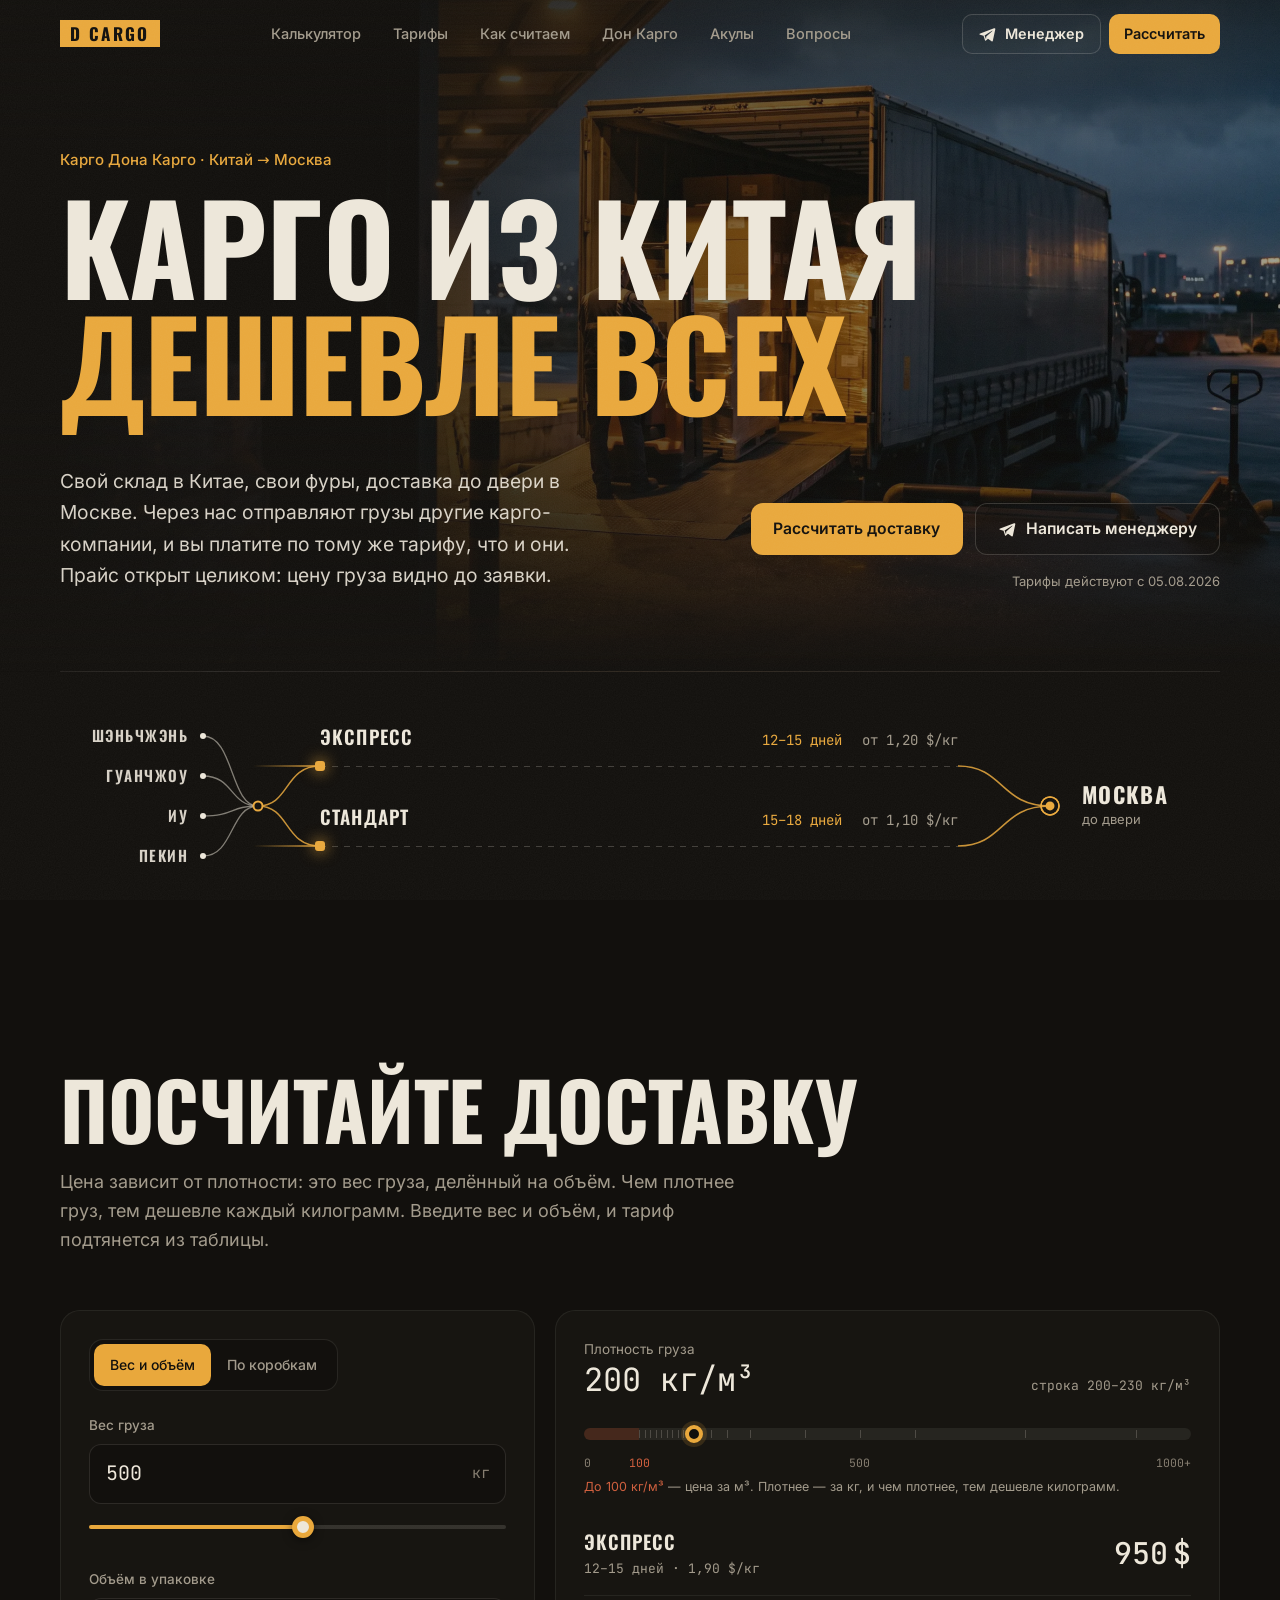
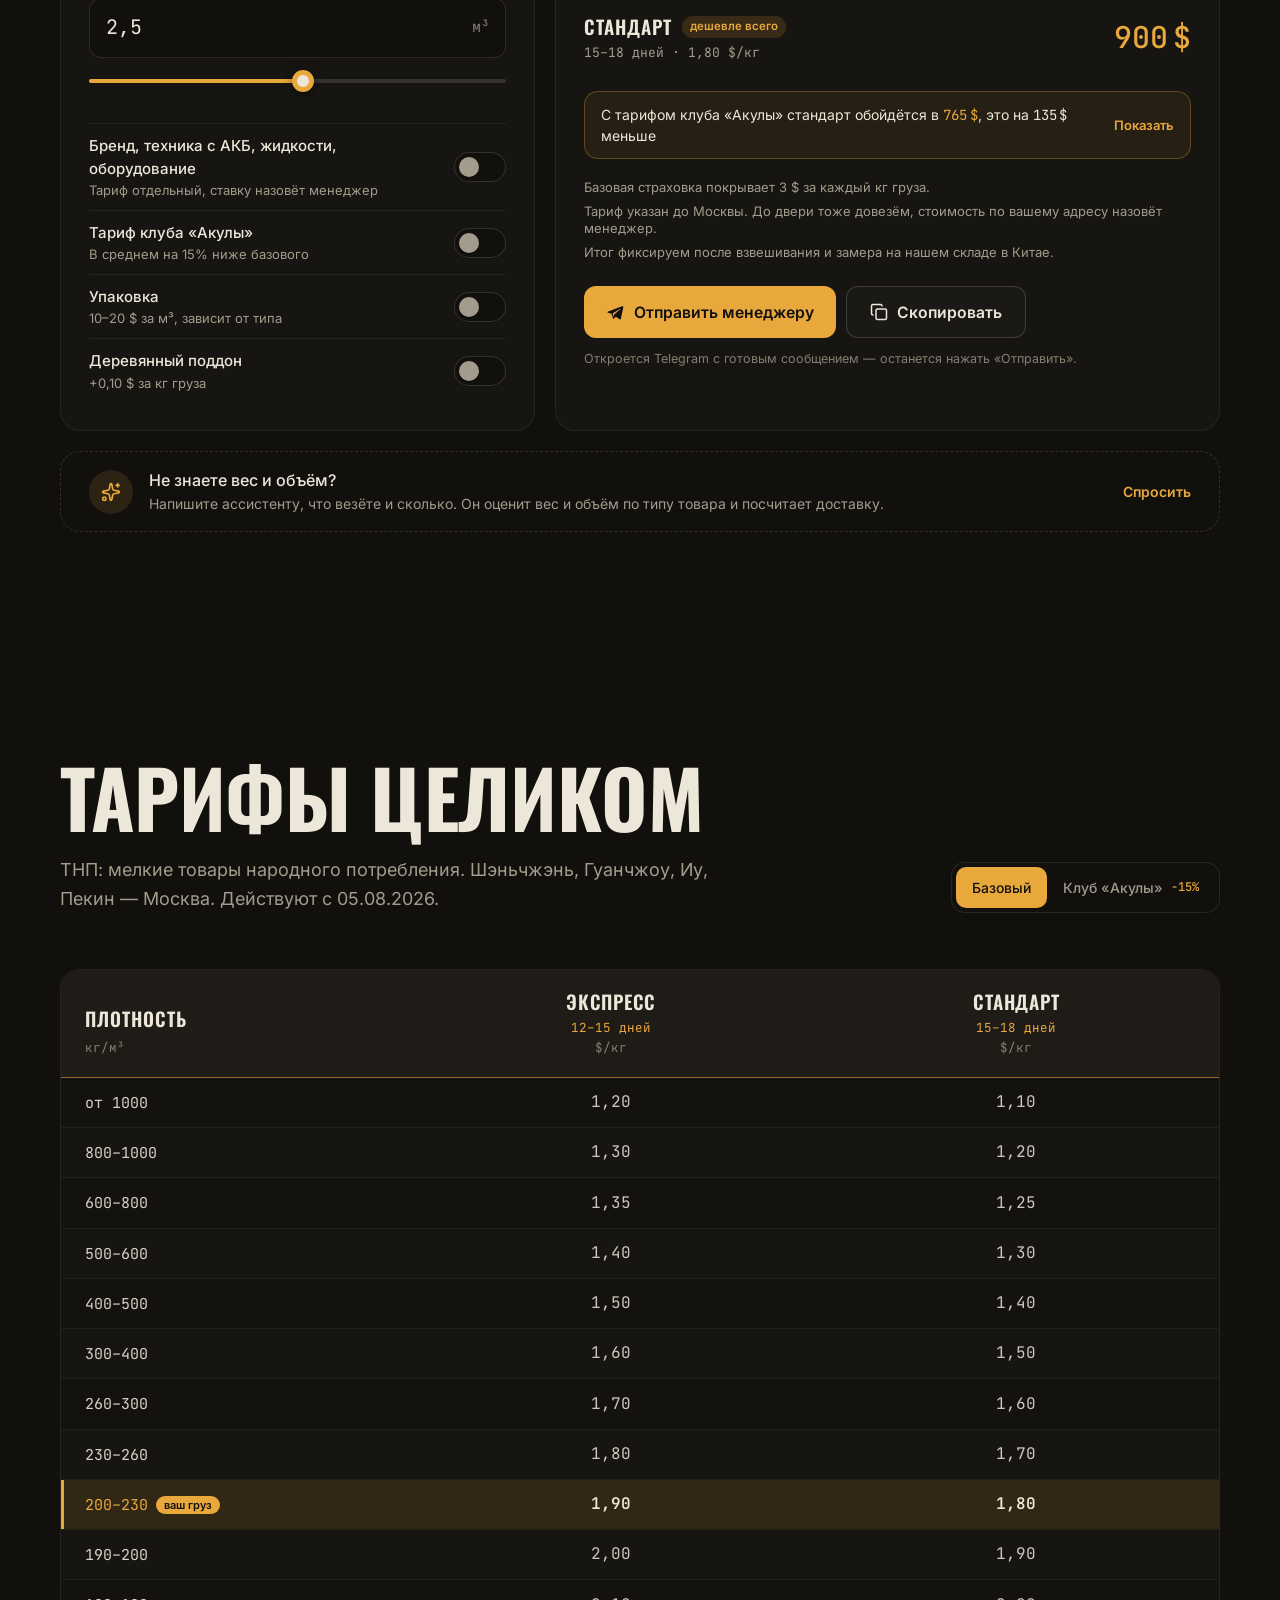
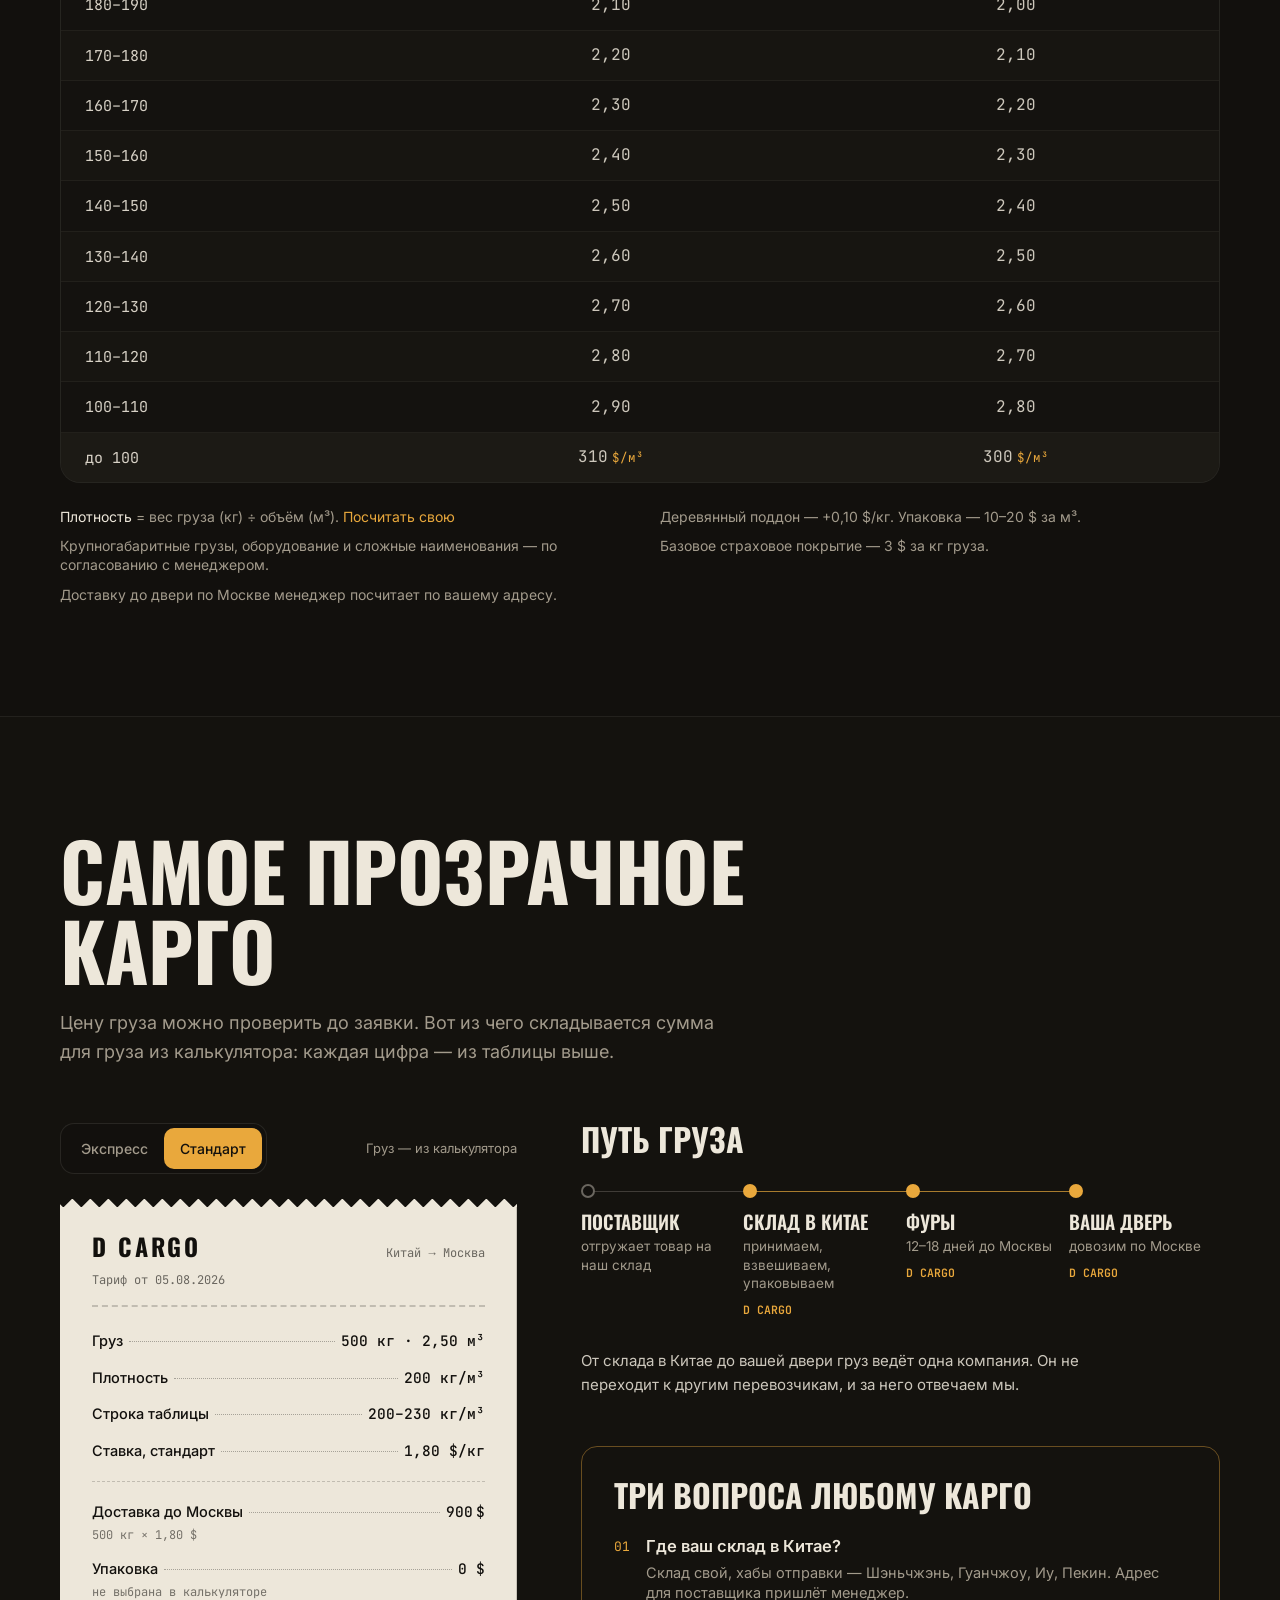
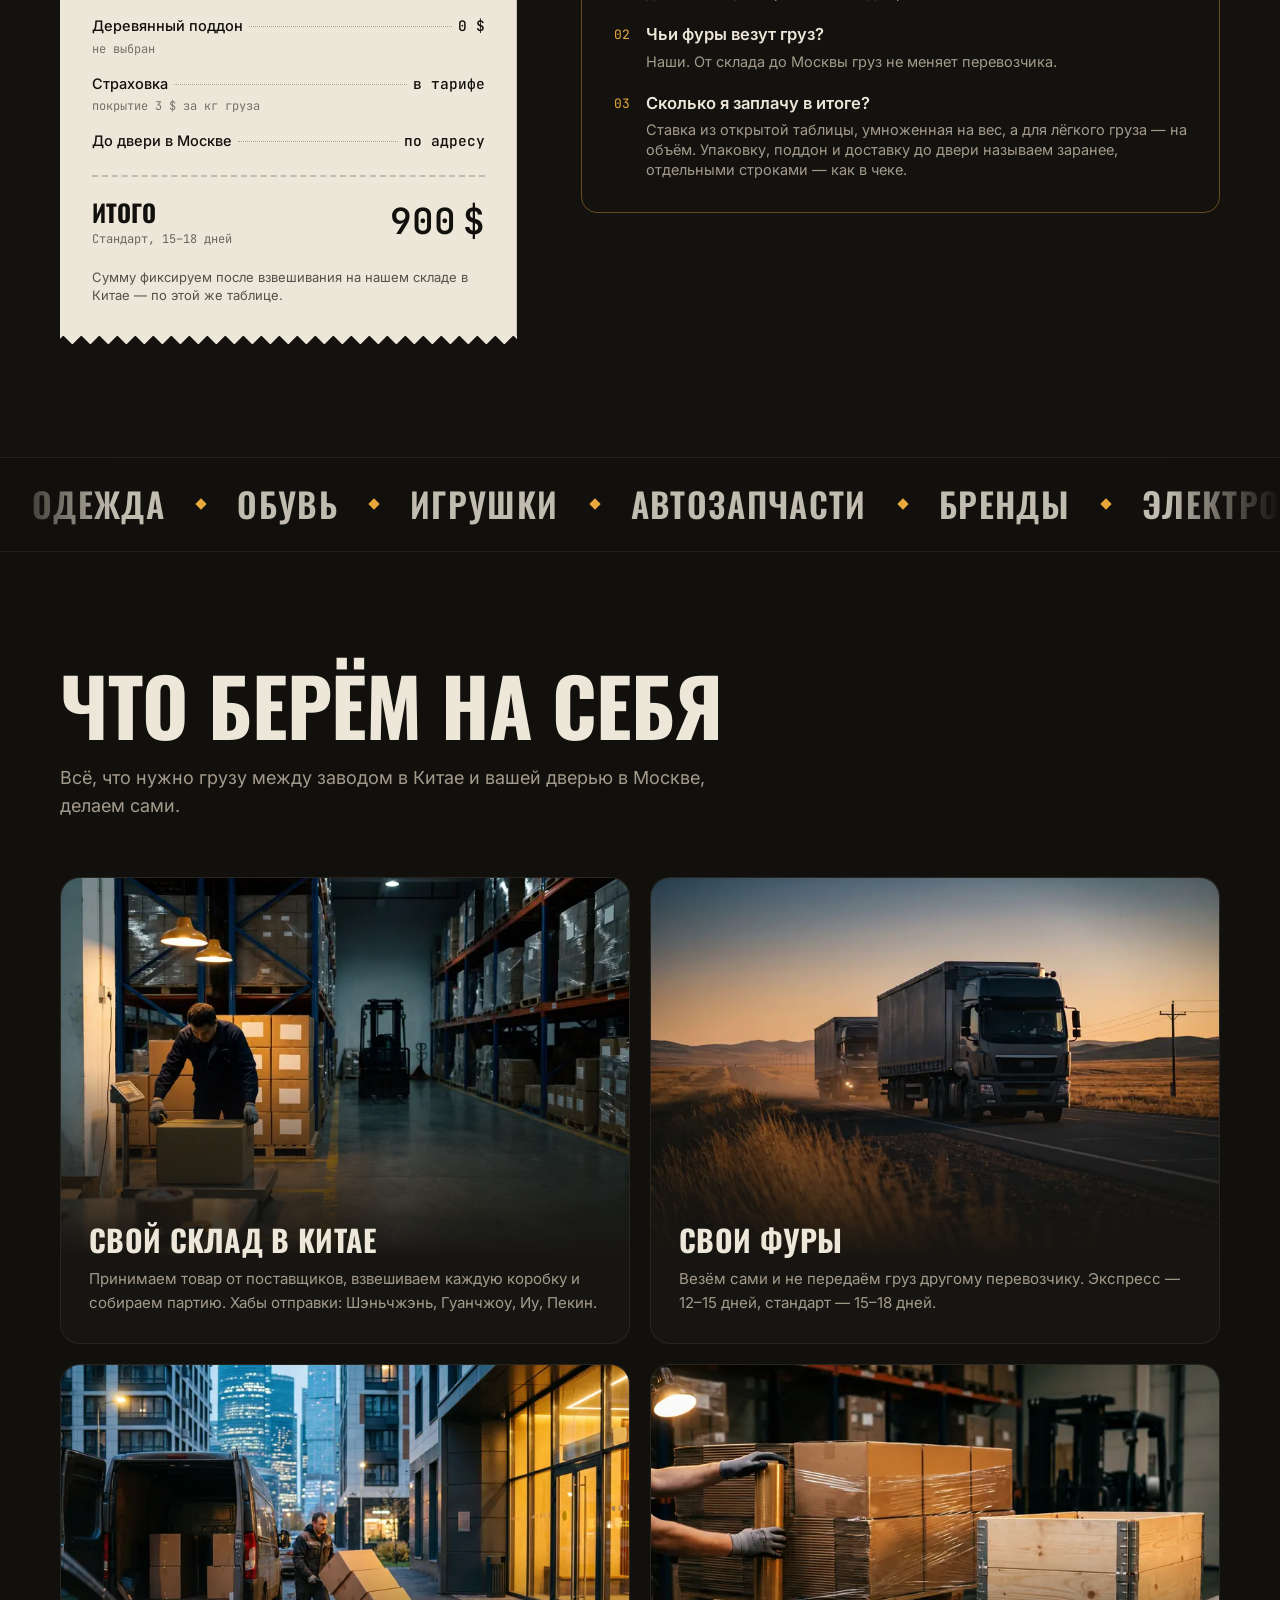
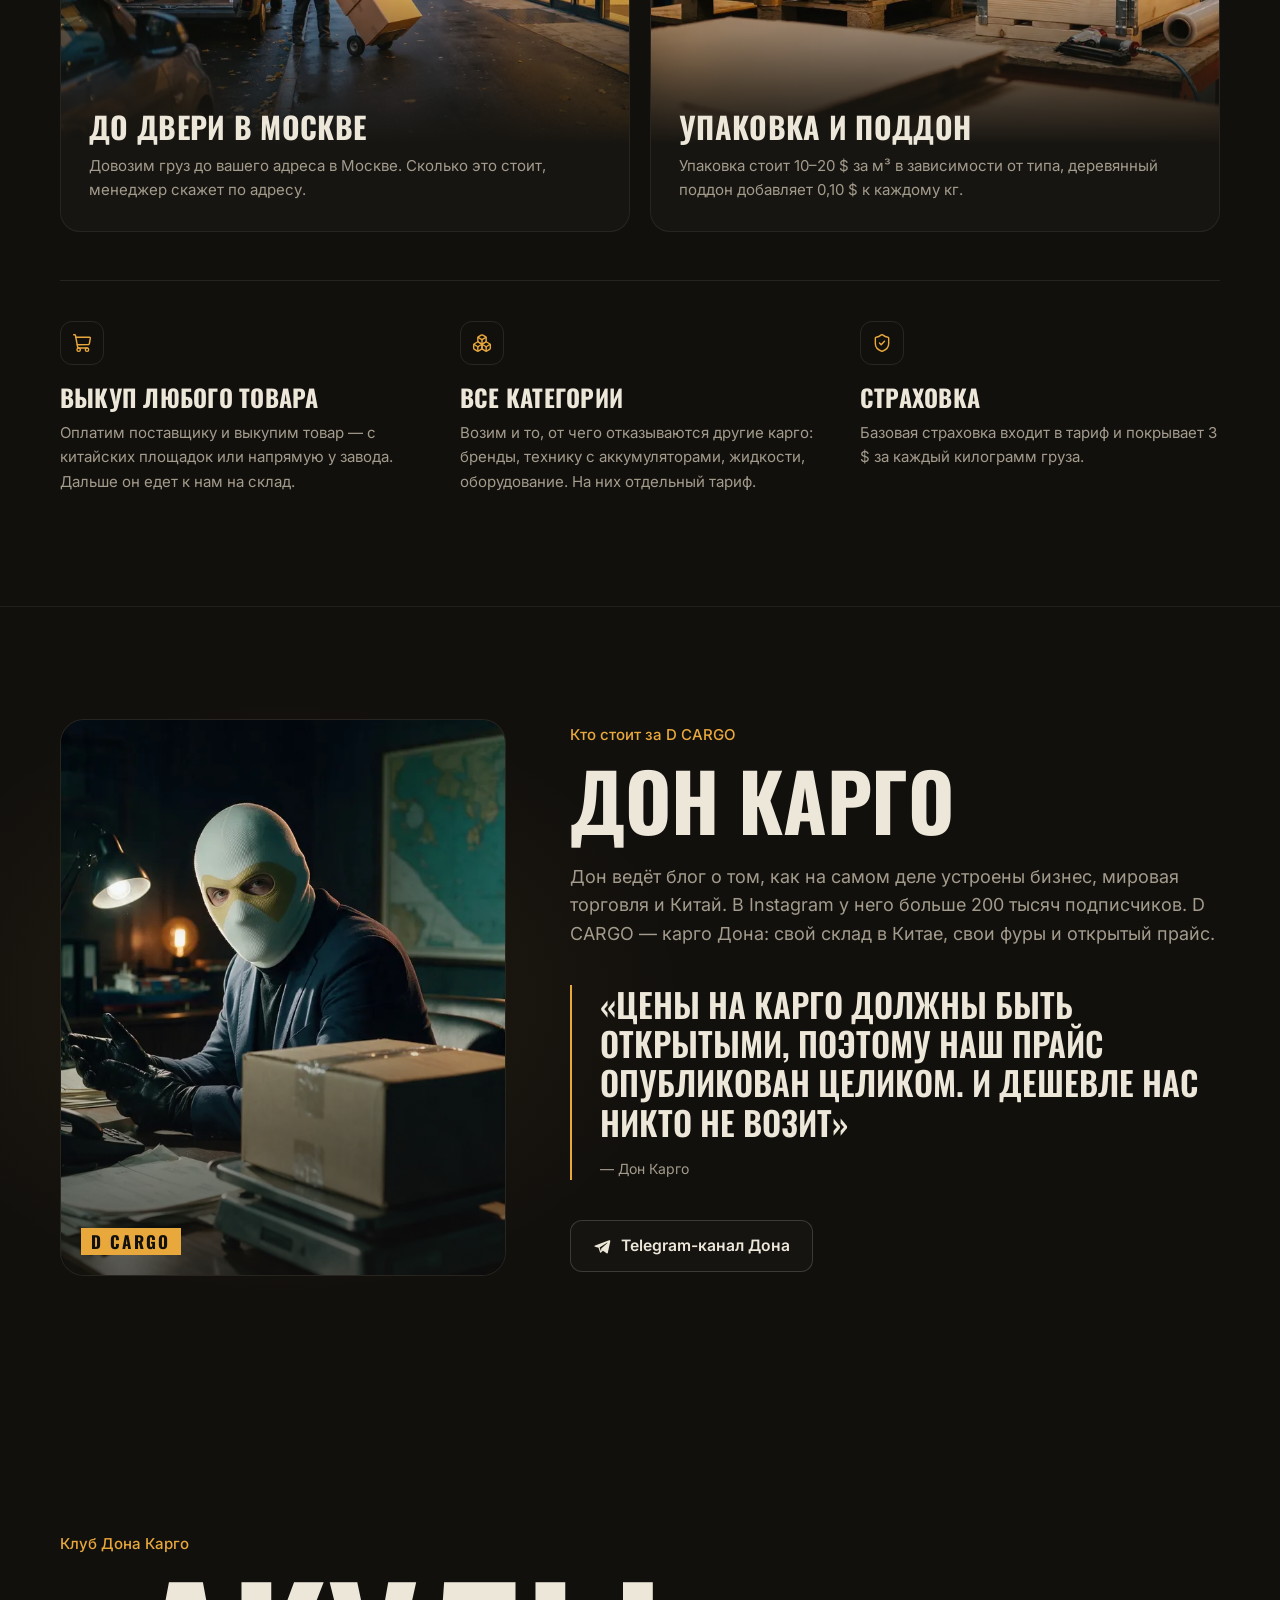
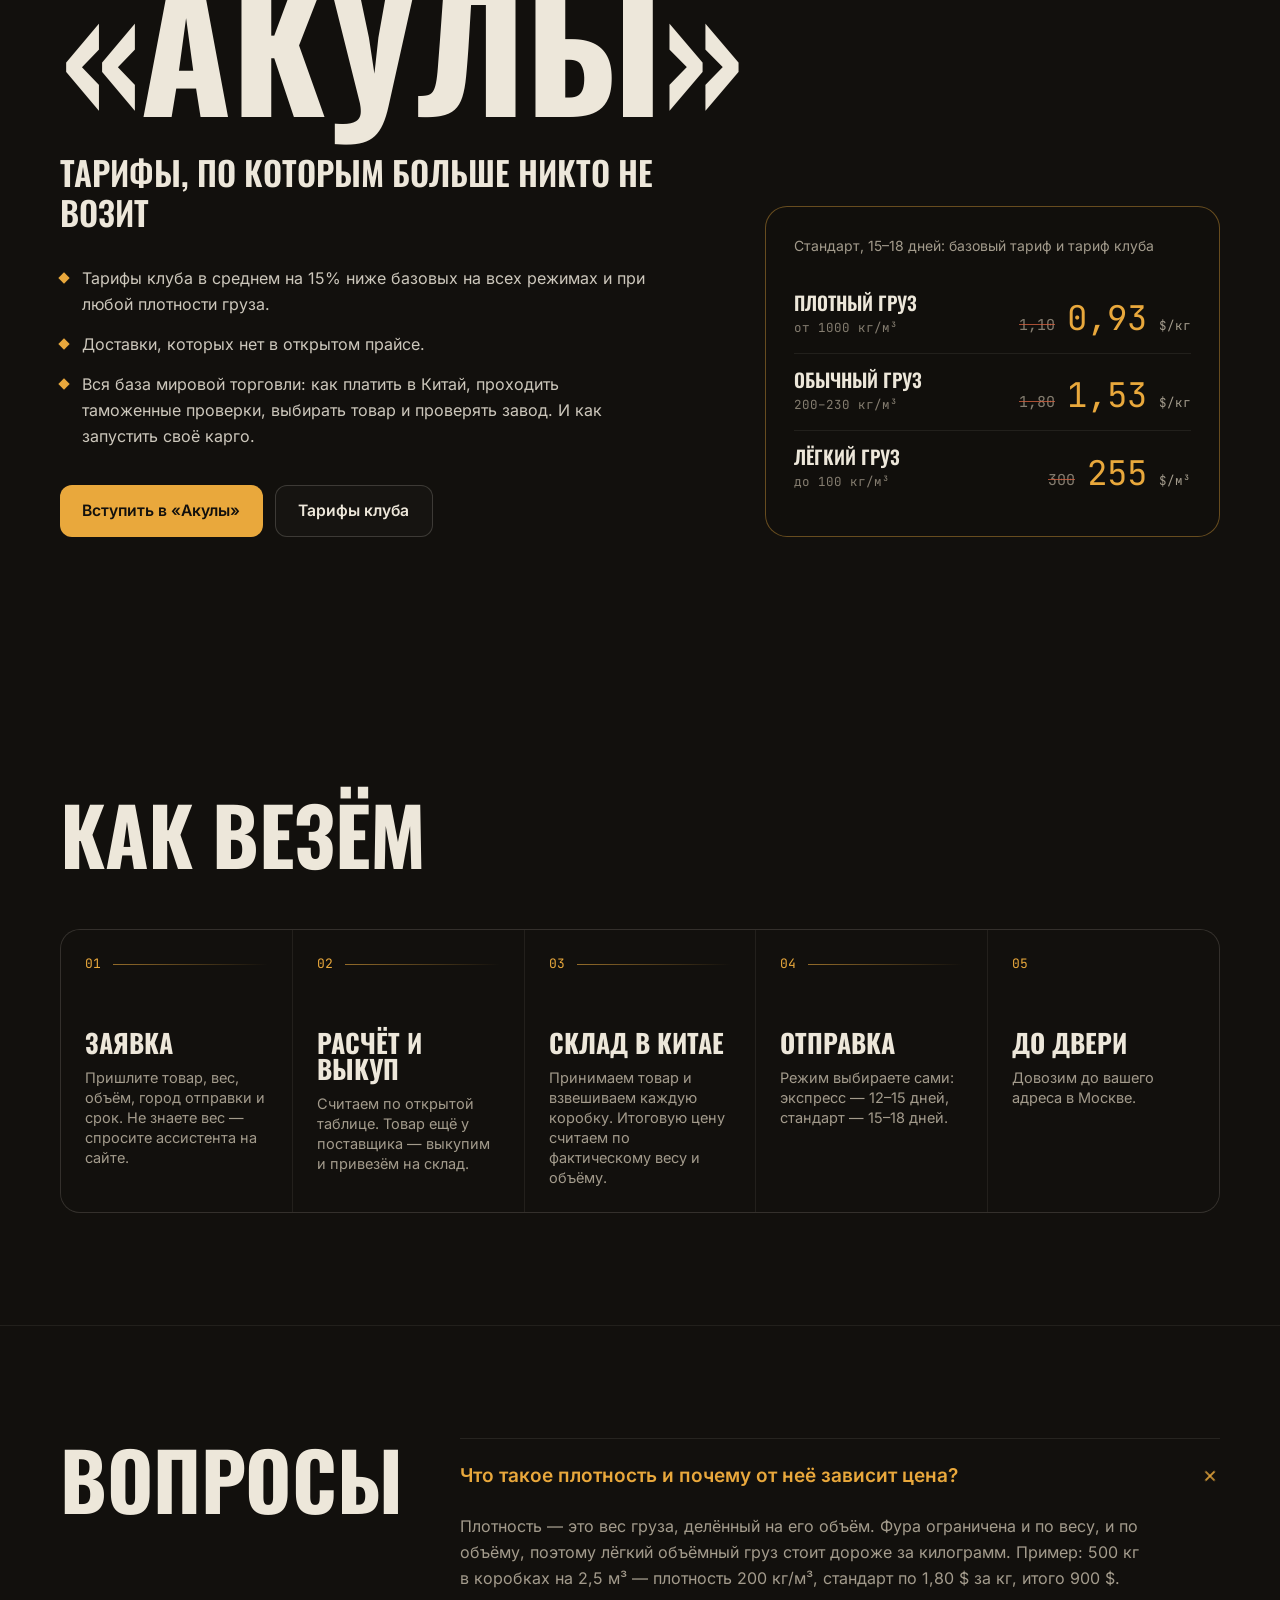
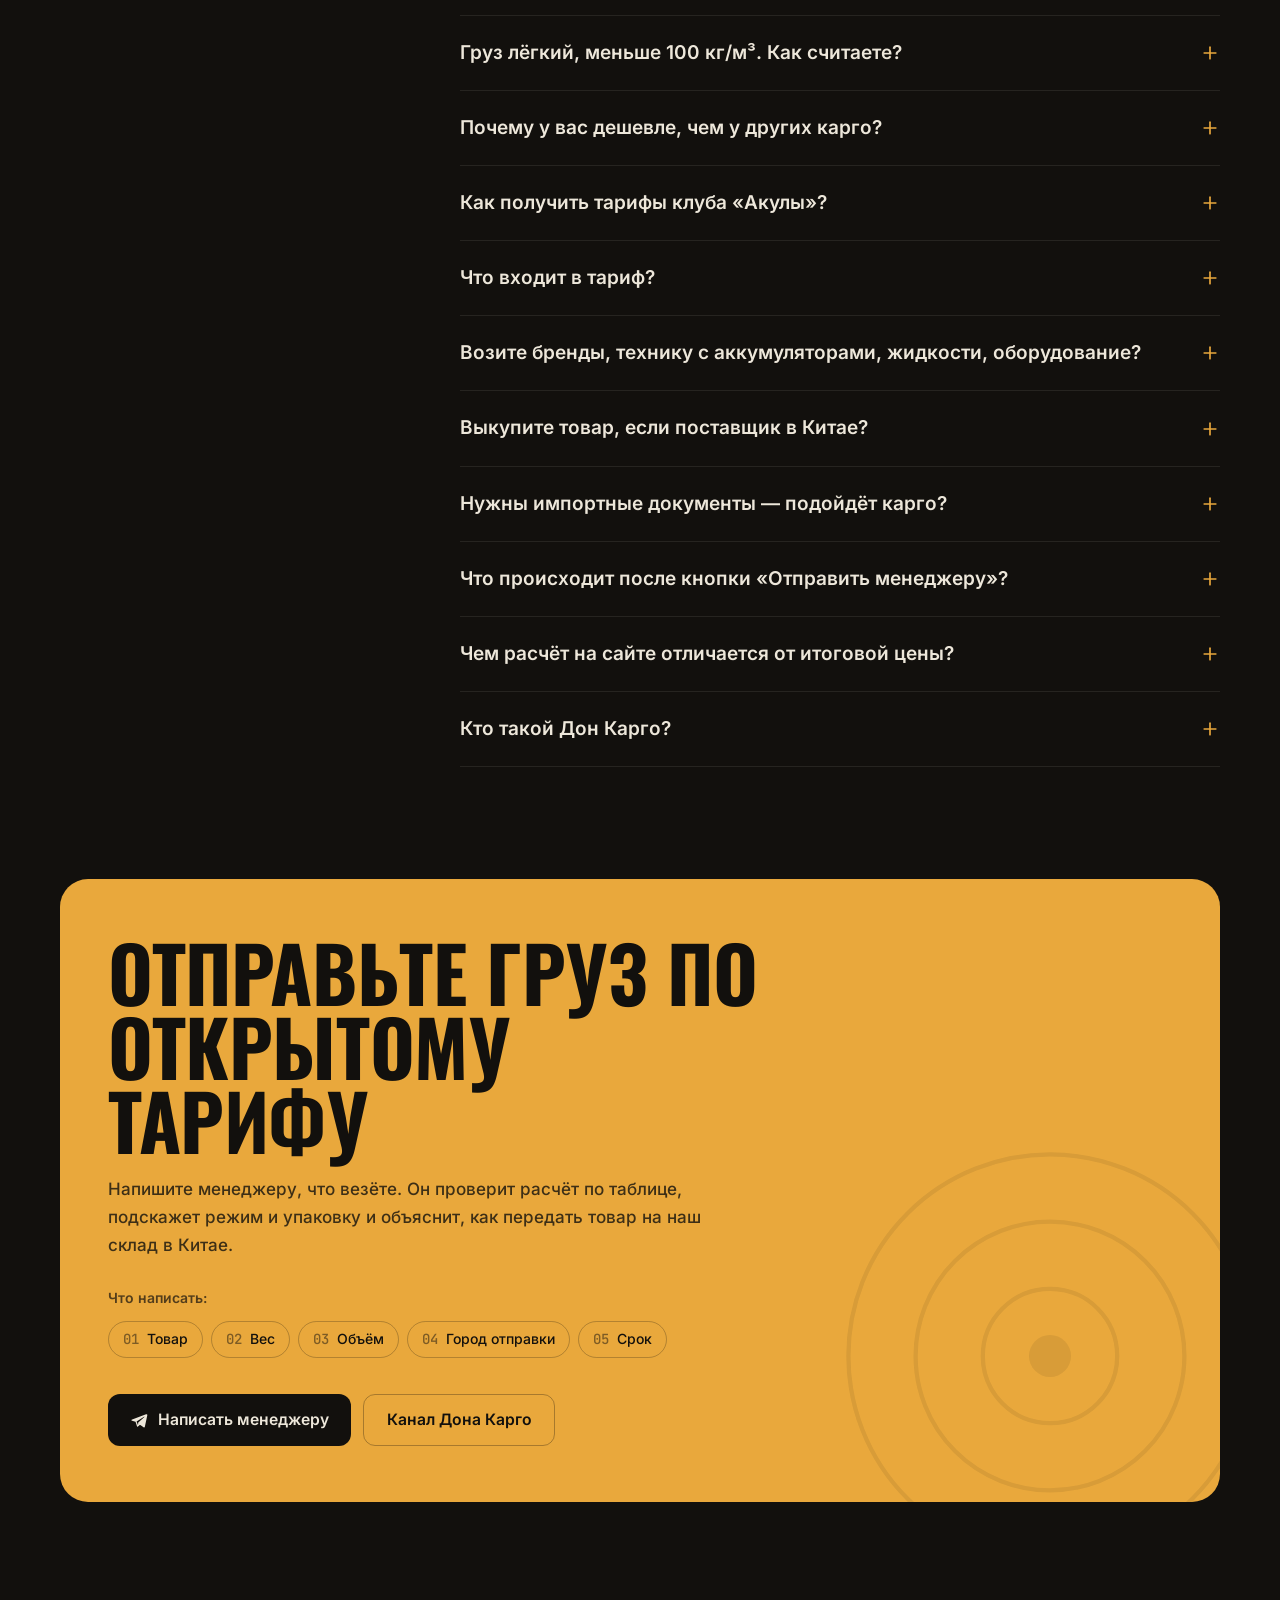
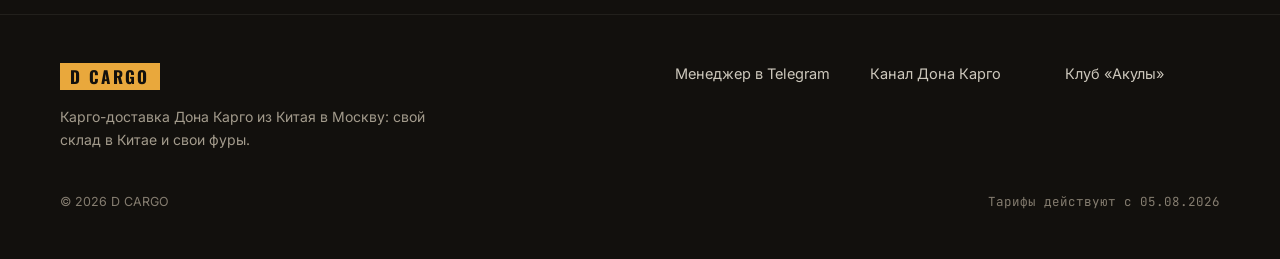
==== index.html @ 1f85b1d4 "canonical на don-cargo.com Co-Authored-By: Claude Opus 5.5 <noreply@anthropic.com> Claude-Session: h" ====
<!doctype html>
<html lang="ru">
  <head>
    <meta charset="utf-8" />
    <meta name="viewport" content="width=device-width, initial-scale=1, viewport-fit=cover" />
    <title>D CARGO — самое дешёвое карго из Китая в Москву, тариф от 0,93 $/кг в клубе «Акулы»</title>
    <meta name="description" content="Карго Дона Карго из Китая в Москву: свой склад в Китае, свои фуры, доставка до двери. Прайс открыт целиком: тарифы по плотности груза от 0,93 $/кг в клубе «Акулы», калькулятор и выкуп любого товара." />
    <meta name="theme-color" content="#12100D" />
    <meta name="color-scheme" content="dark" />
    <meta property="og:type" content="website" />
    <meta property="og:locale" content="ru_RU" />
    <meta property="og:title" content="D CARGO — самое дешёвое и прозрачное карго из Китая" />
    <meta property="og:description" content="Свой склад в Китае, свои фуры, до двери по Москве. Прайс открыт целиком, тариф от 0,93 $/кг в клубе «Акулы»." />
    <link rel="canonical" href="https://don-cargo.com/" />
    <meta property="og:url" content="https://don-cargo.com/" />
    <meta property="og:image" content="https://don-cargo.com/img/hero-1200.webp" />
    <link rel="icon" href="data:image/svg+xml,%3Csvg xmlns='http://www.w3.org/2000/svg' viewBox='0 0 64 64'%3E%3Crect width='64' height='64' rx='10' fill='%23E9A83C'/%3E%3Cpath d='M18 14h14c12 0 20 7 20 18s-8 18-20 18H18z' fill='%2312100D'/%3E%3Cpath d='M27 23h5c6 0 10 3 10 9s-4 9-10 9h-5z' fill='%23E9A83C'/%3E%3C/svg%3E" />
    <script type="application/ld+json">{"@context":"https://schema.org","@type":"Service","name":"Карго-доставка из Китая в Москву","provider":{"@type":"Organization","name":"D CARGO"},"areaServed":"Москва","serviceType":"Доставка грузов из Китая","description":"Карго Дона Карго: свой склад в Китае, свои фуры, доставка до двери по Москве, открытый прайс. Хабы отправки: Шэньчжэнь, Гуанчжоу, Иу, Пекин.","offers":{"@type":"Offer","priceCurrency":"USD","price":"1.1","description":"Стандарт, от 1000 кг/м³, $ за кг"}}</script>
    <script type="application/ld+json">{"@context":"https://schema.org","@type":"FAQPage","mainEntity":[{"@type":"Question","name":"Что такое плотность и почему от неё зависит цена?","acceptedAnswer":{"@type":"Answer","text":"Плотность — это вес груза, делённый на его объём. Фура ограничена и по весу, и по объёму, поэтому лёгкий объёмный груз стоит дороже за килограмм. Пример: 500 кг в коробках на 2,5 м³ — плотность 200 кг/м³, стандарт по 1,80 $ за кг, итого 900 $."}},{"@type":"Question","name":"Груз лёгкий, меньше 100 кг/м³. Как считаете?","acceptedAnswer":{"@type":"Answer","text":"По объёму: экспресс — 310 $ за м³, стандарт — 300 $ за м³. Лёгкий груз выгоднее везти вместе с тяжёлым: плотность партии растёт, и килограмм дешевеет."}},{"@type":"Question","name":"Почему у вас дешевле, чем у других карго?","acceptedAnswer":{"@type":"Answer","text":"Склад в Китае и фуры у нас свои, от склада до Москвы груз везём сами. Многие карго-компании отправляют грузы через крупных перевозчиков вроде нас, поэтому наш открытый тариф для них — закупочная цена. В клубе «Акулы» ставки ещё ниже — в среднем на 15%."}},{"@type":"Question","name":"Как получить тарифы клуба «Акулы»?","acceptedAnswer":{"@type":"Answer","text":"Вступить в клуб: участники возят по тарифам в среднем на 15% ниже базовых на всех режимах. Например, стандарт для плотного груза стоит 0,93 $ за кг вместо 1,10."}},{"@type":"Question","name":"Что входит в тариф?","acceptedAnswer":{"@type":"Answer","text":"Доставка от склада в Китае до Москвы и базовая страховка с покрытием 3 $ за каждый кг груза. Упаковка (10–20 $ за м³) и деревянный поддон (+0,10 $ за кг) — по желанию, отдельной строкой. Доставку до двери по Москве менеджер посчитает под ваш адрес."}},{"@type":"Question","name":"Возите бренды, технику с аккумуляторами, жидкости, оборудование?","acceptedAnswer":{"@type":"Answer","text":"Да, возим все категории, в том числе те, от которых отказываются другие карго. На такие грузы отдельный тариф, в открытой таблице его нет: пришлите товар менеджеру, и он назовёт ставку до отправки."}},{"@type":"Question","name":"Выкупите товар, если поставщик в Китае?","acceptedAnswer":{"@type":"Answer","text":"Да. Оплатим поставщику и выкупим любой товар — с китайских площадок или напрямую у завода. Дальше товар едет на наш склад и оттуда в Москву."}},{"@type":"Question","name":"Нужны импортные документы — подойдёт карго?","acceptedAnswer":{"@type":"Answer","text":"Карго подходит, когда импортные документы на товар не нужны. Если без них не обойтись, это белая поставка: её тоже делаем, а считает её менеджер."}},{"@type":"Question","name":"Что происходит после кнопки «Отправить менеджеру»?","acceptedAnswer":{"@type":"Answer","text":"Откроется Telegram с готовым сообщением: груз, плотность, ставка и итог по каждому режиму. Нажмите «Отправить» — менеджер ответит в этом чате, проверит расчёт, подскажет режим и упаковку и объяснит, как передать товар на наш склад в Китае."}},{"@type":"Question","name":"Чем расчёт на сайте отличается от итоговой цены?","acceptedAnswer":{"@type":"Answer","text":"Расчёт на сайте — по вашим цифрам. Итоговую сумму фиксируем после взвешивания и замера на нашем складе в Китае: если коробки окажутся тяжелее или плотнее, цена изменится по той же таблице."}},{"@type":"Question","name":"Кто такой Дон Карго?","acceptedAnswer":{"@type":"Answer","text":"Автор блога о том, как устроены бизнес, мировая торговля и Китай: больше 200 тысяч подписчиков в Instagram. D CARGO — его карго со своим складом в Китае, своими фурами и открытым прайсом."}}]}</script>
    <script src="./config.js"></script>
    <script src="./tariffs.js"></script>
    <script type="module" crossorigin>var e=Object.create,t=Object.defineProperty,n=Object.getOwnPropertyDescriptor,r=Object.getOwnPropertyNames,i=Object.getPrototypeOf,a=Object.prototype.hasOwnProperty,o=(e,t)=>()=>(t||(e((t={exports:{}}).exports,t),e=null),t.exports),s=(e,i,o,s)=>{if(i&&typeof i==`object`||typeof i==`function`)for(var c=r(i),l=0,u=c.length,d;l<u;l++)d=c[l],!a.call(e,d)&&d!==o&&t(e,d,{get:(e=>i[e]).bind(null,d),enumerable:!(s=n(i,d))||s.enumerable});return e},c=(n,r,o)=>(o=n==null?{}:e(i(n)),s(r||!n||!n.__esModule||!a.call(n,`default`)?t(o,`default`,{value:n,enumerable:!0}):o,n));(function(){let e=document.createElement(`link`).relList;if(e&&e.supports&&e.supports(`modulepreload`))return;for(let e of document.querySelectorAll(`link[rel="modulepreload"]`))n(e);new MutationObserver(e=>{for(let t of e)if(t.type===`childList`)for(let e of t.addedNodes)e.tagName===`LINK`&&e.rel===`modulepreload`&&n(e)}).observe(document,{childList:!0,subtree:!0});function t(e){let t={};return e.integrity&&(t.integrity=e.integrity),e.referrerPolicy&&(t.referrerPolicy=e.referrerPolicy),t.credentials=e.crossOrigin===`use-credentials`?`include`:e.crossOrigin===`anonymous`?`omit`:`same-origin`,t}function n(e){if(e.ep)return;e.ep=!0;let n=t(e);fetch(e.href,n)}})();var l=o((e=>{var t=Symbol.for(`react.transitional.element`),n=Symbol.for(`react.portal`),r=Symbol.for(`react.fragment`),i=Symbol.for(`react.strict_mode`),a=Symbol.for(`react.profiler`),o=Symbol.for(`react.consumer`),s=Symbol.for(`react.context`),c=Symbol.for(`react.forward_ref`),l=Symbol.for(`react.suspense`),u=Symbol.for(`react.memo`),d=Symbol.for(`react.lazy`),f=Symbol.for(`react.activity`),p=Symbol.for(`react.view_transition`),m=Symbol.iterator;function h(e){return typeof e!=`object`||!e?null:(e=m&&e[m]||e[`@@iterator`],typeof e==`function`?e:null)}var g={isMounted:function(){return!1},enqueueForceUpdate:function(){},enqueueReplaceState:function(){},enqueueSetState:function(){}},_=Object.assign,v={};function y(e,t,n){this.props=e,this.context=t,this.refs=v,this.updater=n||g}y.prototype.isReactComponent={},y.prototype.setState=function(e,t){if(typeof e!=`object`&&typeof e!=`function`&&e!=null)throw Error(`takes an object of state variables to update or a function which returns an object of state variables.`);this.updater.enqueueSetState(this,e,t,`setState`)},y.prototype.forceUpdate=function(e){this.updater.enqueueForceUpdate(this,e,`forceUpdate`)};function b(){}b.prototype=y.prototype;function x(e,t,n){this.props=e,this.context=t,this.refs=v,this.updater=n||g}var S=x.prototype=new b;S.constructor=x,_(S,y.prototype),S.isPureReactComponent=!0;var C=Array.isArray;function ee(){}var w={H:null,A:null,T:null,S:null},te=Object.prototype.hasOwnProperty;function T(e,n,r){var i=r.ref;return{$$typeof:t,type:e,key:n,ref:i===void 0?null:i,props:r}}function ne(e,t){return T(e.type,t,e.props)}function re(e){return typeof e==`object`&&!!e&&e.$$typeof===t}function ie(e){var t={"=":`=0`,":":`=2`};return`$`+e.replace(/[=:]/g,function(e){return t[e]})}var ae=/\/+/g;function oe(e,t){return typeof e==`object`&&e&&e.key!=null?ie(``+e.key):t.toString(36)}function se(e){switch(e.status){case`fulfilled`:return e.value;case`rejected`:throw e.reason;default:switch(typeof e.status==`string`?e.then(ee,ee):(e.status=`pending`,e.then(function(t){e.status===`pending`&&(e.status=`fulfilled`,e.value=t)},function(t){e.status===`pending`&&(e.status=`rejected`,e.reason=t)})),e.status){case`fulfilled`:return e.value;case`rejected`:throw e.reason}}throw e}function ce(e,r,i,a,o){var s=typeof e;(s===`undefined`||s===`boolean`)&&(e=null);var c=!1;if(e===null)c=!0;else switch(s){case`bigint`:case`string`:case`number`:c=!0;break;case`object`:switch(e.$$typeof){case t:case n:c=!0;break;case d:return c=e._init,ce(c(e._payload),r,i,a,o)}}if(c)return o=o(e),c=a===``?`.`+oe(e,0):a,C(o)?(i=``,c!=null&&(i=c.replace(ae,`$&/`)+`/`),ce(o,r,i,``,function(e){return e})):o!=null&&(re(o)&&(o=ne(o,i+(o.key==null||e&&e.key===o.key?``:(``+o.key).replace(ae,`$&/`)+`/`)+c)),r.push(o)),1;c=0;var l=a===``?`.`:a+`:`;if(C(e))for(var u=0;u<e.length;u++)a=e[u],s=l+oe(a,u),c+=ce(a,r,i,s,o);else if(u=h(e),typeof u==`function`)for(e=u.call(e),u=0;!(a=e.next()).done;)a=a.value,s=l+oe(a,u++),c+=ce(a,r,i,s,o);else if(s===`object`){if(typeof e.then==`function`)return ce(se(e),r,i,a,o);throw r=String(e),Error(`Objects are not valid as a React child (found: `+(r===`[object Object]`?`object with keys {`+Object.keys(e).join(`, `)+`}`:r)+`). If you meant to render a collection of children, use an array instead.`)}return c}function le(e,t,n){if(e==null)return e;var r=[],i=0;return ce(e,r,``,``,function(e){return t.call(n,e,i++)}),r}function ue(e){if(e._status===-1){var t=e._result,n=t();n.then(function(t){(e._status===0||e._status===-1)&&(e._status=1,e._result=t,n.status===void 0&&(n.status=`fulfilled`,n.value=t))},function(t){(e._status===0||e._status===-1)&&(e._status=2,e._result=t,n.status===void 0&&(n.status=`rejected`,n.reason=t))}),e._status===-1&&(e._status=0,e._result=n)}if(e._status===1)return e._result.default;throw e._result}var de=typeof reportError==`function`?reportError:function(e){if(typeof window==`object`&&typeof window.ErrorEvent==`function`){var t=new window.ErrorEvent(`error`,{bubbles:!0,cancelable:!0,message:typeof e==`object`&&e&&typeof e.message==`string`?String(e.message):String(e),error:e});if(!window.dispatchEvent(t))return}else if(typeof process==`object`&&typeof process.emit==`function`){process.emit(`uncaughtException`,e);return}console.error(e)};function fe(e){var t=w.T,n={};n.types=t===null?null:t.types,w.T=n;try{var r=e(),i=w.S;i!==null&&i(n,r),typeof r==`object`&&r&&typeof r.then==`function`&&r.then(ee,de)}catch(e){de(e)}finally{t!==null&&n.types!==null&&(t.types=n.types),w.T=t}}function pe(e){var t=w.T;if(t!==null){var n=t.types;n===null?t.types=[e]:n.indexOf(e)===-1&&n.push(e)}else fe(pe.bind(null,e))}var me={map:le,forEach:function(e,t,n){le(e,function(){t.apply(this,arguments)},n)},count:function(e){var t=0;return le(e,function(){t++}),t},toArray:function(e){return le(e,function(e){return e})||[]},only:function(e){if(!re(e))throw Error(`React.Children.only expected to receive a single React element child.`);return e}};e.Activity=f,e.Children=me,e.Component=y,e.Fragment=r,e.Profiler=a,e.PureComponent=x,e.StrictMode=i,e.Suspense=l,e.ViewTransition=p,e.__CLIENT_INTERNALS_DO_NOT_USE_OR_WARN_USERS_THEY_CANNOT_UPGRADE=w,e.__COMPILER_RUNTIME={__proto__:null,c:function(e){return w.H.useMemoCache(e)}},e.addTransitionType=pe,e.cache=function(e){return function(){return e.apply(null,arguments)}},e.cacheSignal=function(){return null},e.cloneElement=function(e,t,n){if(e==null)throw Error(`The argument must be a React element, but you passed `+e+`.`);var r=_({},e.props),i=e.key;if(t!=null)for(a in t.key!==void 0&&(i=``+t.key),t)!te.call(t,a)||a===`key`||a===`__self`||a===`__source`||a===`ref`&&t.ref===void 0||(r[a]=t[a]);var a=arguments.length-2;if(a===1)r.children=n;else if(1<a){for(var o=Array(a),s=0;s<a;s++)o[s]=arguments[s+2];r.children=o}return T(e.type,i,r)},e.createContext=function(e){return e={$$typeof:s,_currentValue:e,_currentValue2:e,_threadCount:0,Provider:null,Consumer:null},e.Provider=e,e.Consumer={$$typeof:o,_context:e},e},e.createElement=function(e,t,n){var r,i={},a=null;if(t!=null)for(r in t.key!==void 0&&(a=``+t.key),t)te.call(t,r)&&r!==`key`&&r!==`__self`&&r!==`__source`&&(i[r]=t[r]);var o=arguments.length-2;if(o===1)i.children=n;else if(1<o){for(var s=Array(o),c=0;c<o;c++)s[c]=arguments[c+2];i.children=s}if(e&&e.defaultProps)for(r in o=e.defaultProps,o)i[r]===void 0&&(i[r]=o[r]);return T(e,a,i)},e.createRef=function(){return{current:null}},e.forwardRef=function(e){return{$$typeof:c,render:e}},e.isValidElement=re,e.lazy=function(e){return{$$typeof:d,_payload:{_status:-1,_result:e},_init:ue}},e.memo=function(e,t){return{$$typeof:u,type:e,compare:t===void 0?null:t}},e.startTransition=fe,e.unstable_useCacheRefresh=function(){return w.H.useCacheRefresh()},e.use=function(e){return w.H.use(e)},e.useActionState=function(e,t,n){return w.H.useActionState(e,t,n)},e.useCallback=function(e,t){return w.H.useCallback(e,t)},e.useContext=function(e){return w.H.useContext(e)},e.useDebugValue=function(){},e.useDeferredValue=function(e,t){return w.H.useDeferredValue(e,t)},e.useEffect=function(e,t){return w.H.useEffect(e,t)},e.useEffectEvent=function(e){return w.H.useEffectEvent(e)},e.useId=function(){return w.H.useId()},e.useImperativeHandle=function(e,t,n){return w.H.useImperativeHandle(e,t,n)},e.useInsertionEffect=function(e,t){return w.H.useInsertionEffect(e,t)},e.useLayoutEffect=function(e,t){return w.H.useLayoutEffect(e,t)},e.useMemo=function(e,t){return w.H.useMemo(e,t)},e.useOptimistic=function(e,t){return w.H.useOptimistic(e,t)},e.useReducer=function(e,t,n){return w.H.useReducer(e,t,n)},e.useRef=function(e){return w.H.useRef(e)},e.useState=function(e){return w.H.useState(e)},e.useSyncExternalStore=function(e,t,n){return w.H.useSyncExternalStore(e,t,n)},e.useTransition=function(){return w.H.useTransition()},e.version=`19.3.0`})),u=o(((e,t)=>{t.exports=l()})),d=o((e=>{function t(e,t){var n=e.length;e.push(t);a:for(;0<n;){var r=n-1>>>1,a=e[r];if(0<i(a,t))e[r]=t,e[n]=a,n=r;else break a}}function n(e){return e.length===0?null:e[0]}function r(e){if(e.length===0)return null;var t=e[0],n=e.pop();if(n!==t){e[0]=n;a:for(var r=0,a=e.length,o=a>>>1;r<o;){var s=2*(r+1)-1,c=e[s],l=s+1,u=e[l];if(0>i(c,n))l<a&&0>i(u,c)?(e[r]=u,e[l]=n,r=l):(e[r]=c,e[s]=n,r=s);else if(l<a&&0>i(u,n))e[r]=u,e[l]=n,r=l;else break a}}return t}function i(e,t){var n=e.sortIndex-t.sortIndex;return n===0?e.id-t.id:n}if(e.unstable_now=void 0,typeof performance==`object`&&typeof performance.now==`function`){var a=performance;e.unstable_now=function(){return a.now()}}else{var o=Date,s=o.now();e.unstable_now=function(){return o.now()-s}}var c=[],l=[],u=1,d=null,f=3,p=!1,m=!1,h=!1,g=!1,_=typeof setTimeout==`function`?setTimeout:null,v=typeof clearTimeout==`function`?clearTimeout:null,y=typeof setImmediate<`u`?setImmediate:null;function b(e){for(var i=n(l);i!==null;){if(i.callback===null)r(l);else if(i.startTime<=e)r(l),i.sortIndex=i.expirationTime,t(c,i);else break;i=n(l)}}function x(e){if(h=!1,b(e),!m){if(n(c)!==null)m=!0,S||(S=!0,ne());else{var t=n(l);t!==null&&ae(x,t.startTime-e)}}}var S=!1,C=-1,ee=5,w=-1;function te(){return g?!0:!(e.unstable_now()-w<ee)}function T(){if(g=!1,S){var t=e.unstable_now();w=t;var i=!0;try{a:{m=!1,h&&(h=!1,v(C),C=-1),p=!0;var a=f;try{b:{for(b(t),d=n(c);d!==null&&!(d.expirationTime>t&&te());){var o=d.callback;if(typeof o==`function`){d.callback=null,f=d.priorityLevel;var s=o(d.expirationTime<=t);if(t=e.unstable_now(),typeof s==`function`){d.callback=s,b(t),i=!0;break b}d===n(c)&&r(c),b(t)}else r(c);d=n(c)}if(d!==null)i=!0;else{var u=n(l);u!==null&&ae(x,u.startTime-t),i=!1}}break a}finally{d=null,f=a,p=!1}i=void 0}}finally{i?ne():S=!1}}}var ne;if(typeof y==`function`)ne=function(){y(T)};else if(typeof MessageChannel<`u`){var re=new MessageChannel,ie=re.port2;re.port1.onmessage=T,ne=function(){ie.postMessage(null)}}else ne=function(){_(T,0)};function ae(t,n){C=_(function(){t(e.unstable_now())},n)}e.unstable_IdlePriority=5,e.unstable_ImmediatePriority=1,e.unstable_LowPriority=4,e.unstable_NormalPriority=3,e.unstable_Profiling=null,e.unstable_UserBlockingPriority=2,e.unstable_cancelCallback=function(e){e.callback=null},e.unstable_forceFrameRate=function(e){0>e||125<e?console.error(`forceFrameRate takes a positive int between 0 and 125, forcing frame rates higher than 125 fps is not supported`):ee=0<e?Math.floor(1e3/e):5},e.unstable_getCurrentPriorityLevel=function(){return f},e.unstable_next=function(e){switch(f){case 1:case 2:case 3:var t=3;break;default:t=f}var n=f;f=t;try{return e()}finally{f=n}},e.unstable_requestPaint=function(){g=!0},e.unstable_runWithPriority=function(e,t){switch(e){case 1:case 2:case 3:case 4:case 5:break;default:e=3}var n=f;f=e;try{return t()}finally{f=n}},e.unstable_scheduleCallback=function(r,i,a){var o=e.unstable_now();switch(typeof a==`object`&&a?(a=a.delay,a=typeof a==`number`&&0<a?o+a:o):a=o,r){case 1:var s=-1;break;case 2:s=250;break;case 5:s=1073741823;break;case 4:s=1e4;break;default:s=5e3}return s=a+s,r={id:u++,callback:i,priorityLevel:r,startTime:a,expirationTime:s,sortIndex:-1},a>o?(r.sortIndex=a,t(l,r),n(c)===null&&r===n(l)&&(h?(v(C),C=-1):h=!0,ae(x,a-o))):(r.sortIndex=s,t(c,r),m||p||(m=!0,S||(S=!0,ne()))),r},e.unstable_shouldYield=te,e.unstable_wrapCallback=function(e){var t=f;return function(){var n=f;f=t;try{return e.apply(this,arguments)}finally{f=n}}}})),f=o(((e,t)=>{t.exports=d()})),p=o((e=>{var t=u();function n(e){var t=`https://react.dev/errors/`+e;if(1<arguments.length){t+=`?args[]=`+encodeURIComponent(arguments[1]);for(var n=2;n<arguments.length;n++)t+=`&args[]=`+encodeURIComponent(arguments[n])}return`Minified React error #`+e+`; visit `+t+` for the full message or use the non-minified dev environment for full errors and additional helpful warnings.`}function r(){}var i={d:{f:r,r:function(){throw Error(n(522))},D:r,C:r,L:r,m:r,X:r,S:r,M:r},p:0,findDOMNode:null},a=Symbol.for(`react.portal`),o=Symbol.for(`react.recoverable`),s=Symbol.for(`react.optimistic_key`);function c(e,t,n){var r=3<arguments.length&&arguments[3]!==void 0?arguments[3]:null;return{$$typeof:a,key:r==null?null:r===s?s:``+r,children:e,containerInfo:t,implementation:n}}var l=t.__CLIENT_INTERNALS_DO_NOT_USE_OR_WARN_USERS_THEY_CANNOT_UPGRADE;function d(e,t){if(e===`font`)return``;if(typeof t==`string`)return t===`use-credentials`?t:``}e.__DOM_INTERNALS_DO_NOT_USE_OR_WARN_USERS_THEY_CANNOT_UPGRADE=i,e.browser=function(e){return{$$typeof:o,_reason:e}},e.createPortal=function(e,t){var r=2<arguments.length&&arguments[2]!==void 0?arguments[2]:null;if(!t||t.nodeType!==1&&t.nodeType!==9&&t.nodeType!==11)throw Error(n(299));return c(e,t,null,r)},e.flushSync=function(e){var t=l.T,n=i.p;try{if(l.T=null,i.p=2,e)return e()}finally{l.T=t,i.p=n,i.d.f()}},e.preconnect=function(e,t){typeof e==`string`&&(t?(t=t.crossOrigin,t=typeof t==`string`?t===`use-credentials`?t:``:void 0):t=null,i.d.C(e,t))},e.prefetchDNS=function(e){typeof e==`string`&&i.d.D(e)},e.preinit=function(e,t){if(typeof e==`string`&&t&&typeof t.as==`string`){var n=t.as,r=d(n,t.crossOrigin),a=typeof t.integrity==`string`?t.integrity:void 0,o=typeof t.fetchPriority==`string`?t.fetchPriority:void 0;n===`style`?i.d.S(e,typeof t.precedence==`string`?t.precedence:void 0,{crossOrigin:r,integrity:a,fetchPriority:o}):n===`script`&&i.d.X(e,{crossOrigin:r,integrity:a,fetchPriority:o,nonce:typeof t.nonce==`string`?t.nonce:void 0})}},e.preinitModule=function(e,t){if(typeof e==`string`){if(typeof t==`object`&&t){if(t.as==null||t.as===`script`){var n=d(t.as,t.crossOrigin);i.d.M(e,{crossOrigin:n,integrity:typeof t.integrity==`string`?t.integrity:void 0,nonce:typeof t.nonce==`string`?t.nonce:void 0,fetchPriority:typeof t.fetchPriority==`string`?t.fetchPriority:void 0})}}else t??i.d.M(e)}},e.preload=function(e,t){if(typeof e==`string`&&typeof t==`object`&&t&&typeof t.as==`string`){var n=t.as,r=d(n,t.crossOrigin);i.d.L(e,n,{crossOrigin:r,integrity:typeof t.integrity==`string`?t.integrity:void 0,nonce:typeof t.nonce==`string`?t.nonce:void 0,type:typeof t.type==`string`?t.type:void 0,fetchPriority:typeof t.fetchPriority==`string`?t.fetchPriority:void 0,referrerPolicy:typeof t.referrerPolicy==`string`?t.referrerPolicy:void 0,imageSrcSet:typeof t.imageSrcSet==`string`?t.imageSrcSet:void 0,imageSizes:typeof t.imageSizes==`string`?t.imageSizes:void 0,media:typeof t.media==`string`?t.media:void 0})}},e.preloadModule=function(e,t){if(typeof e==`string`){if(t){var n=d(t.as,t.crossOrigin);i.d.m(e,{as:typeof t.as==`string`&&t.as!==`script`?t.as:void 0,crossOrigin:n,integrity:typeof t.integrity==`string`?t.integrity:void 0,nonce:typeof t.nonce==`string`?t.nonce:void 0,fetchPriority:typeof t.fetchPriority==`string`?t.fetchPriority:void 0})}else i.d.m(e)}},e.requestFormReset=function(e){i.d.r(e)},e.unstable_batchedUpdates=function(e,t){return e(t)},e.useFormState=function(e,t,n){return l.H.useFormState(e,t,n)},e.useFormStatus=function(){return l.H.useHostTransitionStatus()},e.version=`19.3.0`})),m=o(((e,t)=>{function n(){if(typeof __REACT_DEVTOOLS_GLOBAL_HOOK__<`u`&&typeof __REACT_DEVTOOLS_GLOBAL_HOOK__.checkDCE==`function`)try{__REACT_DEVTOOLS_GLOBAL_HOOK__.checkDCE(n)}catch(e){console.error(e)}}n(),t.exports=p()})),h=o((e=>{var t=f(),n=u(),r=m();function i(e){var t=`https://react.dev/errors/`+e;if(1<arguments.length){t+=`?args[]=`+encodeURIComponent(arguments[1]);for(var n=2;n<arguments.length;n++)t+=`&args[]=`+encodeURIComponent(arguments[n])}return`Minified React error #`+e+`; visit `+t+` for the full message or use the non-minified dev environment for full errors and additional helpful warnings.`}function a(e){return!(!e||e.nodeType!==1&&e.nodeType!==9&&e.nodeType!==11)}function o(e){for(var t=e,n=t;n&&!n.alternate;)t=n,t.flags&4098&&(e=t.return),n=t.return;for(;t.return;)t=t.return;return t.tag===3?e:null}function s(e){if(e.tag===13){var t=e.memoizedState;if(t===null&&(e=e.alternate,e!==null&&(t=e.memoizedState)),t!==null)return t.dehydrated}return null}function c(e){if(e.tag===31){var t=e.memoizedState;if(t===null&&(e=e.alternate,e!==null&&(t=e.memoizedState)),t!==null)return t.dehydrated}return null}function l(e){if(o(e)!==e)throw Error(i(188))}function d(e){var t=e.alternate;if(!t){if(t=o(e),t===null)throw Error(i(188));return t===e?e:null}for(var n=e,r=t;;){var a=n.return;if(a===null)break;var s=a.alternate;if(s===null){if(r=a.return,r!==null){n=r;continue}break}if(a.child===s.child){for(s=a.child;s;){if(s===n)return l(a),e;if(s===r)return l(a),t;s=s.sibling}throw Error(i(188))}if(n.return!==r.return)n=a,r=s;else{for(var c=!1,u=a.child;u;){if(u===n){c=!0,n=a,r=s;break}if(u===r){c=!0,r=a,n=s;break}u=u.sibling}if(!c){for(u=s.child;u;){if(u===n){c=!0,n=s,r=a;break}if(u===r){c=!0,r=s,n=a;break}u=u.sibling}if(!c)throw Error(i(189))}}if(n.alternate!==r)throw Error(i(190))}if(n.tag!==3)throw Error(i(188));return n.stateNode.current===n?e:t}function p(e){var t=e.tag;if(t===5||t===26||t===27||t===6)return e;for(e=e.child;e!==null;){if(t=p(e),t!==null)return t;e=e.sibling}return null}function h(e,t,n,r,i,a){for(;e!==null;){if((e.tag===5||e.tag===27||e.tag===6)&&n(e,r,i,a)||(e.tag!==22||e.memoizedState===null)&&(t||e.tag!==5&&e.tag!==27)&&h(e.child,t,n,r,i,a))return!0;e=e.sibling}return!1}function g(e){for(e=e.return;e!==null;){if(e.tag===3||e.tag===5||e.tag===27)return e;e=e.return}return null}function _(e){var t=!1;for(e=e.return;e!==null&&(e.tag===4&&(t=!0),e.tag!==3&&e.tag!==5&&e.tag!==27);)e=e.return;return t}function v(e){var t=[null,null],n=g(e);return n===null||y(t,e,n.child,{foundSelf:!1}),t}function y(e,t,n,r){for(;n!==null;){if(n===t)r.foundSelf=!0;else if(n.tag===5||n.tag===27||n.tag===6){if(r.foundSelf)return e[1]=n,!0;e[0]=n}else if((n.tag!==22||n.memoizedState===null)&&y(e,t,n.child,r))return!0;n=n.sibling}return!1}function b(e){switch(e.tag){case 5:case 27:case 6:return e.stateNode;case 3:return e.stateNode.containerInfo;default:throw Error(i(559))}}var x=null,S=null;function C(e,t,n){return e===n||e===t&&(x=e,!0)}function ee(e,t,n){return e===n?(S=e,!1):e===t&&(S!==null&&(x=e),!0)}function w(e){if(e===null)return null;do e=e===null?null:e.return;while(e&&e.tag!==5&&e.tag!==27&&e.tag!==3);return e||null}function te(e,t,n){for(var r=0,i=e;i;i=n(i))r++;i=0;for(var a=t;a;a=n(a))i++;for(;0<r-i;)e=n(e),r--;for(;0<i-r;)t=n(t),i--;for(;r--;){if(e===t||t!==null&&e===t.alternate)return e;e=n(e),t=n(t)}return null}var T=Object.assign,ne=Symbol.for(`react.element`),re=Symbol.for(`react.transitional.element`),ie=Symbol.for(`react.portal`),ae=Symbol.for(`react.fragment`),oe=Symbol.for(`react.strict_mode`),se=Symbol.for(`react.profiler`),ce=Symbol.for(`react.consumer`),le=Symbol.for(`react.context`),ue=Symbol.for(`react.forward_ref`),de=Symbol.for(`react.suspense`),fe=Symbol.for(`react.suspense_list`),pe=Symbol.for(`react.memo`),me=Symbol.for(`react.lazy`),he=Symbol.for(`react.activity`),ge=Symbol.for(`react.legacy_hidden`),_e=Symbol.for(`react.memo_cache_sentinel`),ve=Symbol.for(`react.view_transition`),ye=Symbol.for(`react.recoverable`),be=Symbol.iterator;function xe(e){return typeof e!=`object`||!e?null:(e=be&&e[be]||e[`@@iterator`],typeof e==`function`?e:null)}var Se=Symbol.for(`react.client.reference`);function Ce(e){if(e==null)return null;if(typeof e==`function`)return e.$$typeof===Se?null:e.displayName||e.name||null;if(typeof e==`string`)return e;switch(e){case ae:return`Fragment`;case se:return`Profiler`;case oe:return`StrictMode`;case de:return`Suspense`;case fe:return`SuspenseList`;case he:return`Activity`;case ve:return`ViewTransition`}if(typeof e==`object`)switch(e.$$typeof){case ie:return`Portal`;case le:return e.displayName||`Context`;case ce:return(e._context.displayName||`Context`)+`.Consumer`;case ue:var t=e.render;return e=e.displayName,e||=(e=t.displayName||t.name||``,e===``?`ForwardRef`:`ForwardRef(`+e+`)`),e;case pe:return t=e.displayName||null,t===null?Ce(e.type)||`Memo`:t;case me:t=e._payload,e=e._init;try{return Ce(e(t))}catch{}}return null}var we=Array.isArray,E=n.__CLIENT_INTERNALS_DO_NOT_USE_OR_WARN_USERS_THEY_CANNOT_UPGRADE,D=r.__DOM_INTERNALS_DO_NOT_USE_OR_WARN_USERS_THEY_CANNOT_UPGRADE,Te={pending:!1,data:null,method:null,action:null},Ee=[],De=-1;function Oe(e){return{current:e}}function ke(e){0>De||(e.current=Ee[De],Ee[De]=null,De--)}function O(e,t){De++,Ee[De]=e.current,e.current=t}var Ae=Oe(null),je=Oe(null),k=Oe(null),Me=Oe(null);function Ne(e,t){switch(O(k,t),O(je,e),O(Ae,null),t.nodeType){case 9:case 11:e=(e=t.documentElement)&&(e=e.namespaceURI)?up(e):0;break;default:if(e=t.tagName,t=t.namespaceURI)t=up(t),e=dp(t,e);else switch(e){case`svg`:e=1;break;case`math`:e=2;break;default:e=0}}ke(Ae),O(Ae,e)}function Pe(){ke(Ae),ke(je),ke(k)}function Fe(e){var t=e.memoizedState;t!==null&&(sh._currentValue=t.memoizedState,O(Me,e)),t=Ae.current;var n=dp(t,e.type);t!==n&&(O(je,e),O(Ae,n))}function Ie(e){je.current===e&&(ke(Ae),ke(je)),Me.current===e&&(ke(Me),sh._currentValue=Te)}var Le,Re;function ze(e){if(Le===void 0)try{throw Error()}catch(e){var t=e.stack.trim().match(/\n( *(at )?)/);Le=t&&t[1]||``,Re=-1<e.stack.indexOf(`
    at`)?` (<anonymous>)`:-1<e.stack.indexOf(`@`)?`@unknown:0:0`:``}return`
`+Le+e+Re}var Be=!1;function Ve(e,t){if(!e||Be)return``;Be=!0;var n=Error.prepareStackTrace;Error.prepareStackTrace=void 0;try{var r={DetermineComponentFrameRoot:function(){try{if(t){var n=function(){throw Error()};if(Object.defineProperty(n.prototype,"props",{set:function(){throw Error()}}),typeof Reflect==`object`&&Reflect.construct){try{Reflect.construct(n,[])}catch(e){var r=e}Reflect.construct(e,[],n)}else{try{n.call()}catch(e){r=e}n=!1;try{var i=Object.getOwnPropertyDescriptor(e.prototype,`props`);Object.defineProperty(e.prototype,"props",{configurable:!0,set:function(){throw Error()}}),n=!0,new e}finally{n&&(i===void 0?delete e.prototype.props:Object.defineProperty(e.prototype,"props",i))}}}else{try{throw Error()}catch(e){r=e}(n=e())&&typeof n.catch==`function`&&n.catch(function(){})}}catch(e){if(e&&r&&typeof e.stack==`string`)return[e.stack,r.stack]}return[null,null]}};r.DetermineComponentFrameRoot.displayName=`DetermineComponentFrameRoot`;var i=Object.getOwnPropertyDescriptor(r.DetermineComponentFrameRoot,`name`);i&&i.configurable&&Object.defineProperty(r.DetermineComponentFrameRoot,"name",{value:`DetermineComponentFrameRoot`});var a=r.DetermineComponentFrameRoot(),o=a[0],s=a[1];if(o&&s){var c=o.split(`
`),l=s.split(`
`);for(i=r=0;r<c.length&&!c[r].includes(`DetermineComponentFrameRoot`);)r++;for(;i<l.length&&!l[i].includes(`DetermineComponentFrameRoot`);)i++;if(r===c.length||i===l.length)for(r=c.length-1,i=l.length-1;1<=r&&0<=i&&c[r]!==l[i];)i--;for(;1<=r&&0<=i;r--,i--)if(c[r]!==l[i]){if(r!==1||i!==1)do if(r--,i--,0>i||c[r]!==l[i]){var u=`
`+c[r].replace(` at new `,` at `);return e.displayName&&u.includes(`<anonymous>`)&&(u=u.replace(`<anonymous>`,e.displayName)),u}while(1<=r&&0<=i);break}}}finally{Be=!1,Error.prepareStackTrace=n}return(n=e?e.displayName||e.name:``)?ze(n):``}function He(e,t){switch(e.tag){case 26:case 27:case 5:return ze(e.type);case 16:return ze(`Lazy`);case 13:return e.child!==t&&t!==null?ze(`Suspense Fallback`):ze(`Suspense`);case 19:return ze(`SuspenseList`);case 0:case 15:return Ve(e.type,!1);case 11:return Ve(e.type.render,!1);case 1:return Ve(e.type,!0);case 31:return ze(`Activity`);case 30:return ze(`ViewTransition`);default:return``}}function Ue(e){try{var t=``,n=null;do t+=He(e,n),n=e,e=e.return;while(e);return t}catch(e){return`
Error generating stack: `+e.message+`
`+e.stack}}var We=Object.prototype.hasOwnProperty,Ge=t.unstable_scheduleCallback,Ke=t.unstable_cancelCallback,qe=t.unstable_shouldYield,Je=t.unstable_requestPaint,Ye=t.unstable_now,Xe=t.unstable_getCurrentPriorityLevel,Ze=t.unstable_ImmediatePriority,Qe=t.unstable_UserBlockingPriority,$e=t.unstable_NormalPriority,et=t.unstable_LowPriority,tt=t.unstable_IdlePriority,nt=t.log,rt=t.unstable_setDisableYieldValue,A=null,it=null;function at(e){if(typeof nt==`function`&&rt(e),it&&typeof it.setStrictMode==`function`)try{it.setStrictMode(A,e)}catch{}}var ot=Math.clz32?Math.clz32:lt,st=Math.log,ct=Math.LN2;function lt(e){return e>>>=0,e===0?32:31-(st(e)/ct|0)|0}var ut=256,dt=262144,ft=4194304;function pt(e){var t=e&42;if(t!==0)return t;switch(e&-e){case 1:return 1;case 2:return 2;case 4:return 4;case 8:return 8;case 16:return 16;case 32:return 32;case 64:return 64;case 128:return 128;case 256:case 512:case 1024:case 2048:case 4096:case 8192:case 16384:case 32768:case 65536:case 131072:return e&-e;case 262144:case 524288:case 1048576:case 2097152:return e&3932160;case 4194304:case 8388608:case 16777216:case 33554432:return e&62914560;case 67108864:return 67108864;case 134217728:return 134217728;case 268435456:return 268435456;case 536870912:return 536870912;case 1073741824:return 0;default:return e}}function mt(e,t,n){var r=e.pendingLanes;if(r===0)return 0;var i=0,a=e.suspendedLanes,o=e.pingedLanes;e=e.warmLanes;var s=r&134217727;return s===0?(s=r&~a,s===0?o===0?n||(n=r&~e,n!==0&&(i=pt(n))):i=pt(o):i=pt(s)):(r=s&~a,r===0?(o&=s,o===0?n||(n=s&~e,n!==0&&(i=pt(n))):i=pt(o)):i=pt(r)),i===0?0:t!==0&&t!==i&&(t&a)===0&&(a=i&-i,n=t&-t,a>=n||a===32&&n&4194048)?t:i}function ht(e,t){return(e.pendingLanes&~(e.suspendedLanes&~e.pingedLanes)&t)===0}function gt(e,t){t&8&&(t|=t&32);var n=e.entangledLanes;if(n!==0)for(e=e.entanglements,n&=t;0<n;){var r=31-ot(n),i=1<<r;t|=e[r],n&=~i}return t}function _t(e,t){switch(e){case 1:case 2:case 4:case 8:case 64:return t+250;case 16:case 32:case 128:case 256:case 512:case 1024:case 2048:case 4096:case 8192:case 16384:case 32768:case 65536:case 131072:case 262144:case 524288:case 1048576:case 2097152:return t+5e3;case 4194304:case 8388608:case 16777216:case 33554432:return-1;case 67108864:case 134217728:case 268435456:case 536870912:case 1073741824:return-1;default:return-1}}function vt(){var e=ft;return ft<<=1,!(ft&62914560)&&(ft=4194304),e}function yt(e){for(var t=[],n=0;31>n;n++)t.push(e);return t}function bt(e,t){e.pendingLanes|=t,t!==268435456&&(e.suspendedLanes=0,e.pingedLanes=0,e.warmLanes=0)}function xt(e,t,n,r,i,a){var o=e.pendingLanes;e.pendingLanes=n,e.suspendedLanes=0,e.pingedLanes=0,e.warmLanes=0,e.expiredLanes&=n,e.entangledLanes&=n,e.errorRecoveryDisabledLanes&=n,e.shellSuspendCounter=0;var s=e.entanglements,c=e.expirationTimes,l=e.hiddenUpdates;for(n=o&~n;0<n;){var u=31-ot(n),d=1<<u;s[u]=0,c[u]=-1;var f=l[u];if(f!==null)for(l[u]=null,u=0;u<f.length;u++){var p=f[u];p!==null&&(p.lane&=-536870913)}n&=~d}r!==0&&St(e,r,0),a!==0&&i===0&&e.tag!==0&&(e.suspendedLanes|=a&~(o&~t))}function St(e,t,n){e.pendingLanes|=t,e.suspendedLanes&=~t;var r=31-ot(t);e.entangledLanes|=t,e.entanglements[r]=e.entanglements[r]|1073741824|n&261930}function Ct(e,t){var n=e.entangledLanes|=t;for(e=e.entanglements;n;){var r=31-ot(n),i=1<<r;i&t|e[r]&t&&(e[r]|=t),n&=~i}}function wt(e,t){var n=t&-t;return n=n&42?1:Tt(n),(n&(e.suspendedLanes|t))===0?n:0}function Tt(e){switch(e){case 2:e=1;break;case 8:e=4;break;case 32:e=16;break;case 256:case 512:case 1024:case 2048:case 4096:case 8192:case 16384:case 32768:case 65536:case 131072:case 262144:case 524288:case 1048576:case 2097152:case 4194304:case 8388608:case 16777216:case 33554432:e=128;break;case 268435456:e=134217728;break;default:e=0}return e}function Et(e){return e&=-e,2<e?8<e?e&134217727?32:268435456:8:2}function Dt(){var e=D.p;return e===0?(e=window.event,e===void 0?32:Ch(e.type)):e}function Ot(e,t){var n=D.p;try{return D.p=e,t()}finally{D.p=n}}var kt=Math.random().toString(36).slice(2),At=`__reactFiber$`+kt,j=`__reactProps$`+kt,jt=`__reactContainer$`+kt,Mt=`__reactEvents$`+kt,Nt=`__reactListeners$`+kt,Pt=`__reactHandles$`+kt,Ft=`__reactResources$`+kt,It=`__reactMarker$`+kt,Lt=`__reactLoad$`+kt;function Rt(e){delete e[At],delete e[j],delete e[Nt],delete e[Pt]}function zt(e){var t;if(t=e[At])return t;for(var n=e.parentNode;n;){if(t=n[jt]||n[At]){if(n=t.alternate,t.child!==null||n!==null&&n.child!==null)for(e=fm(e);e!==null;){if(n=e[At])return n;e=fm(e)}return t}e=n,n=e.parentNode}return null}function Bt(e){if(e=e[At]||e[jt]){var t=e.tag;if(t===5||t===6||t===13||t===31||t===26||t===27||t===3)return e}return null}function Vt(e){var t=e.tag;if(t===5||t===26||t===27||t===6)return e.stateNode;throw Error(i(33))}function Ht(e){var t=e[Ft];return t||=e[Ft]={hoistableStyles:new Map,hoistableScripts:new Map},t}function Ut(e){e[It]=!0}function Wt(e){e[Lt]=void 0}var Gt=new Set,Kt={};function qt(e,t){Jt(e,t),Jt(e+`Capture`,t)}function Jt(e,t){for(Kt[e]=t,e=0;e<t.length;e++)Gt.add(t[e])}var Yt=RegExp(`^[:A-Z_a-z\\u00C0-\\u00D6\\u00D8-\\u00F6\\u00F8-\\u02FF\\u0370-\\u037D\\u037F-\\u1FFF\\u200C-\\u200D\\u2070-\\u218F\\u2C00-\\u2FEF\\u3001-\\uD7FF\\uF900-\\uFDCF\\uFDF0-\\uFFFD][:A-Z_a-z\\u00C0-\\u00D6\\u00D8-\\u00F6\\u00F8-\\u02FF\\u0370-\\u037D\\u037F-\\u1FFF\\u200C-\\u200D\\u2070-\\u218F\\u2C00-\\u2FEF\\u3001-\\uD7FF\\uF900-\\uFDCF\\uFDF0-\\uFFFD\\-.0-9\\u00B7\\u0300-\\u036F\\u203F-\\u2040]*$`),Xt={},M={};function Zt(e){return We.call(M,e)?!0:We.call(Xt,e)?!1:Yt.test(e)?M[e]=!0:(Xt[e]=!0,!1)}var N=!1;function Qt(){var e=N;return N=!1,e}function $t(e,t,n){if(Zt(t)){if(n===null)e.removeAttribute(t);else{switch(typeof n){case`undefined`:case`function`:case`symbol`:e.removeAttribute(t);return;case`boolean`:var r=t.toLowerCase().slice(0,5);if(r!==`data-`&&r!==`aria-`){e.removeAttribute(t);return}}e.setAttribute(t,n)}}}function en(e,t,n){if(n===null)e.removeAttribute(t);else{switch(typeof n){case`undefined`:case`function`:case`symbol`:case`boolean`:e.removeAttribute(t);return}e.setAttribute(t,n)}}function tn(e,t,n,r){if(r===null)e.removeAttribute(n);else{switch(typeof r){case`undefined`:case`function`:case`symbol`:case`boolean`:e.removeAttribute(n);return}e.setAttributeNS(t,n,r)}}function nn(e){switch(typeof e){case`bigint`:case`boolean`:case`number`:case`string`:case`undefined`:return e;case`object`:return e;default:return``}}function rn(e){var t=e.type;return(e=e.nodeName)&&e.toLowerCase()===`input`&&(t===`checkbox`||t===`radio`)}function an(e,t,n){var r=Object.getOwnPropertyDescriptor(e.constructor.prototype,t);if(!e.hasOwnProperty(t)&&r!==void 0&&typeof r.get==`function`&&typeof r.set==`function`){var i=r.get,a=r.set;return Object.defineProperty(e,t,{configurable:!0,get:function(){return i.call(this)},set:function(e){n=``+e,a.call(this,e)}}),Object.defineProperty(e,t,{enumerable:r.enumerable}),{getValue:function(){return n},setValue:function(e){n=``+e},stopTracking:function(){e._valueTracker=null,delete e[t]}}}}function on(e){if(!e._valueTracker){var t=rn(e)?`checked`:`value`;e._valueTracker=an(e,t,``+e[t])}}function sn(e){if(!e)return!1;var t=e._valueTracker;if(!t)return!0;var n=t.getValue(),r=``;return e&&(r=rn(e)?e.checked?`true`:`false`:e.value),e=r,e!==n&&(t.setValue(e),!0)}var cn=/[\n"\\]/g;function ln(e){return e.replace(cn,function(e){return`\\`+e.charCodeAt(0).toString(16)+` `})}function un(e,t,n,r,i,a,o,s){e.name=``,o!=null&&typeof o!=`function`&&typeof o!=`symbol`&&typeof o!=`boolean`?e.type=o:e.removeAttribute(`type`),t==null?o!==`submit`&&o!==`reset`||e.removeAttribute(`value`):o===`number`?(t===0&&e.value===``||e.value!=t)&&(e.value=``+nn(t)):e.value!==``+nn(t)&&(e.value=``+nn(t)),t==null?n==null?r!=null&&e.removeAttribute(`value`):fn(e,nn(n)):o===`number`&&e.value==t?fn(e,nn(e.value)):fn(e,nn(t)),i==null&&a!=null&&(e.defaultChecked=!!a),i!=null&&(e.checked=i&&typeof i!=`function`&&typeof i!=`symbol`),s!=null&&typeof s!=`function`&&typeof s!=`symbol`&&typeof s!=`boolean`?e.name=``+nn(s):e.removeAttribute(`name`)}function dn(e,t,n,r,i,a,o,s){if(a!=null&&typeof a!=`function`&&typeof a!=`symbol`&&typeof a!=`boolean`&&(e.type=a),t!=null||n!=null){if(!(a!==`submit`&&a!==`reset`||t!=null)){on(e);return}n=n==null?``:``+nn(n),t=t==null?n:``+nn(t),s||t===e.value||(e.value=t),e.defaultValue=t}r??=i,r=typeof r!=`function`&&typeof r!=`symbol`&&!!r,e.checked=s?e.checked:!!r,e.defaultChecked=!!r,o!=null&&typeof o!=`function`&&typeof o!=`symbol`&&typeof o!=`boolean`&&(e.name=o),on(e)}function fn(e,t){e.defaultValue!==``+t&&(e.defaultValue=``+t)}function pn(e,t,n,r){if(e=e.options,t){t={};for(var i=0;i<n.length;i++)t[`$`+n[i]]=!0;for(n=0;n<e.length;n++)i=t.hasOwnProperty(`$`+e[n].value),e[n].selected!==i&&(e[n].selected=i),i&&r&&(e[n].defaultSelected=!0)}else{for(n=``+nn(n),t=null,i=0;i<e.length;i++){if(e[i].value===n){e[i].selected=!0,r&&(e[i].defaultSelected=!0);return}t!==null||e[i].disabled||(t=e[i])}t!==null&&(t.selected=!0)}}function mn(e,t,n){t!=null&&(t=``+nn(t),t!==e.value&&(e.value=t),n==null)?e.defaultValue!==t&&(e.defaultValue=t):e.defaultValue=n==null?``:``+nn(n)}function hn(e,t,n,r){if(t==null){if(r!=null){if(n!=null)throw Error(i(92));if(we(r)){if(1<r.length)throw Error(i(93));r=r[0]}n=r}n??=``,t=n}n=nn(t),e.defaultValue=n,r=e.textContent,r===n&&r!==``&&r!==null&&(e.value=r),on(e)}function gn(e,t){if(t){var n=e.firstChild;if(n&&n===e.lastChild&&n.nodeType===3){n.nodeValue=t;return}}e.textContent=t}var _n=new Set(`animationIterationCount aspectRatio borderImageOutset borderImageSlice borderImageWidth boxFlex boxFlexGroup boxOrdinalGroup columnCount columns flex flexGrow flexPositive flexShrink flexNegative flexOrder gridArea gridRow gridRowEnd gridRowSpan gridRowStart gridColumn gridColumnEnd gridColumnSpan gridColumnStart fontWeight lineClamp lineHeight opacity order orphans scale tabSize widows zIndex zoom fillOpacity floodOpacity stopOpacity strokeDasharray strokeDashoffset strokeMiterlimit strokeOpacity strokeWidth MozAnimationIterationCount MozBoxFlex MozBoxFlexGroup MozLineClamp msAnimationIterationCount msFlex msZoom msFlexGrow msFlexNegative msFlexOrder msFlexPositive msFlexShrink msGridColumn msGridColumnSpan msGridRow msGridRowSpan WebkitAnimationIterationCount WebkitBoxFlex WebKitBoxFlexGroup WebkitBoxOrdinalGroup WebkitColumnCount WebkitColumns WebkitFlex WebkitFlexGrow WebkitFlexPositive WebkitFlexShrink WebkitLineClamp`.split(` `));function vn(e,t,n){var r=t.indexOf(`--`)===0;n==null||typeof n==`boolean`||n===``?r?e.setProperty(t,``):t===`float`?e.cssFloat=``:e[t]=``:r?e.setProperty(t,n):typeof n!=`number`||n===0||_n.has(t)?t===`float`?e.cssFloat=n:e[t]=(``+n).trim():e[t]=n+`px`}function yn(e,t,n){if(t!=null&&typeof t!=`object`)throw Error(i(62));if(e=e.style,n!=null){for(var r in n)!n.hasOwnProperty(r)||t!=null&&t.hasOwnProperty(r)||(r.indexOf(`--`)===0?e.setProperty(r,``):r===`float`?e.cssFloat=``:e[r]=``,N=!0);for(var a in t)r=t[a],t.hasOwnProperty(a)&&n[a]!==r&&(vn(e,a,r),N=!0)}else for(var o in t)t.hasOwnProperty(o)&&vn(e,o,t[o])}function bn(e){if(e.indexOf(`-`)===-1)return!1;switch(e){case`annotation-xml`:case`color-profile`:case`font-face`:case`font-face-src`:case`font-face-uri`:case`font-face-format`:case`font-face-name`:case`missing-glyph`:return!1;default:return!0}}var xn=new Map([[`acceptCharset`,`accept-charset`],[`htmlFor`,`for`],[`httpEquiv`,`http-equiv`],[`crossOrigin`,`crossorigin`],[`accentHeight`,`accent-height`],[`alignmentBaseline`,`alignment-baseline`],[`arabicForm`,`arabic-form`],[`baselineShift`,`baseline-shift`],[`capHeight`,`cap-height`],[`clipPath`,`clip-path`],[`clipRule`,`clip-rule`],[`colorInterpolation`,`color-interpolation`],[`colorInterpolationFilters`,`color-interpolation-filters`],[`colorProfile`,`color-profile`],[`colorRendering`,`color-rendering`],[`dominantBaseline`,`dominant-baseline`],[`enableBackground`,`enable-background`],[`fillOpacity`,`fill-opacity`],[`fillRule`,`fill-rule`],[`floodColor`,`flood-color`],[`floodOpacity`,`flood-opacity`],[`fontFamily`,`font-family`],[`fontSize`,`font-size`],[`fontSizeAdjust`,`font-size-adjust`],[`fontStretch`,`font-stretch`],[`fontStyle`,`font-style`],[`fontVariant`,`font-variant`],[`fontWeight`,`font-weight`],[`glyphName`,`glyph-name`],[`glyphOrientationHorizontal`,`glyph-orientation-horizontal`],[`glyphOrientationVertical`,`glyph-orientation-vertical`],[`horizAdvX`,`horiz-adv-x`],[`horizOriginX`,`horiz-origin-x`],[`imageRendering`,`image-rendering`],[`letterSpacing`,`letter-spacing`],[`lightingColor`,`lighting-color`],[`markerEnd`,`marker-end`],[`markerMid`,`marker-mid`],[`markerStart`,`marker-start`],[`maskType`,`mask-type`],[`overlinePosition`,`overline-position`],[`overlineThickness`,`overline-thickness`],[`paintOrder`,`paint-order`],[`panose-1`,`panose-1`],[`pointerEvents`,`pointer-events`],[`renderingIntent`,`rendering-intent`],[`shapeRendering`,`shape-rendering`],[`stopColor`,`stop-color`],[`stopOpacity`,`stop-opacity`],[`strikethroughPosition`,`strikethrough-position`],[`strikethroughThickness`,`strikethrough-thickness`],[`strokeDasharray`,`stroke-dasharray`],[`strokeDashoffset`,`stroke-dashoffset`],[`strokeLinecap`,`stroke-linecap`],[`strokeLinejoin`,`stroke-linejoin`],[`strokeMiterlimit`,`stroke-miterlimit`],[`strokeOpacity`,`stroke-opacity`],[`strokeWidth`,`stroke-width`],[`textAnchor`,`text-anchor`],[`textDecoration`,`text-decoration`],[`textRendering`,`text-rendering`],[`transformOrigin`,`transform-origin`],[`underlinePosition`,`underline-position`],[`underlineThickness`,`underline-thickness`],[`unicodeBidi`,`unicode-bidi`],[`unicodeRange`,`unicode-range`],[`unitsPerEm`,`units-per-em`],[`vAlphabetic`,`v-alphabetic`],[`vHanging`,`v-hanging`],[`vIdeographic`,`v-ideographic`],[`vMathematical`,`v-mathematical`],[`vectorEffect`,`vector-effect`],[`vertAdvY`,`vert-adv-y`],[`vertOriginX`,`vert-origin-x`],[`vertOriginY`,`vert-origin-y`],[`wordSpacing`,`word-spacing`],[`writingMode`,`writing-mode`],[`xmlnsXlink`,`xmlns:xlink`],[`xHeight`,`x-height`]]),Sn=/^[\u0000-\u001F ]*j[\r\n\t]*a[\r\n\t]*v[\r\n\t]*a[\r\n\t]*s[\r\n\t]*c[\r\n\t]*r[\r\n\t]*i[\r\n\t]*p[\r\n\t]*t[\r\n\t]*:/i;function Cn(e){return Sn.test(``+e)?`javascript:throw new Error('React has blocked a javascript: URL as a security precaution.')`:e}function wn(){}var Tn=null;function En(e){return e=e.target||e.srcElement||window,e.correspondingUseElement&&(e=e.correspondingUseElement),e.nodeType===3?e.parentNode:e}var Dn=null,On=null;function kn(e){var t=Bt(e);if(t&&(e=t.stateNode)){var n=e[j]||null;a:switch(e=t.stateNode,t.type){case`input`:if(un(e,n.value,n.defaultValue,n.defaultValue,n.checked,n.defaultChecked,n.type,n.name),t=n.name,n.type===`radio`&&t!=null){for(n=e;n.parentNode;)n=n.parentNode;for(n=n.querySelectorAll(`input[name="`+ln(``+t)+`"][type="radio"]`),t=0;t<n.length;t++){var r=n[t];if(r!==e&&r.form===e.form){var a=r[j]||null;if(!a)throw Error(i(90));un(r,a.value,a.defaultValue,a.defaultValue,a.checked,a.defaultChecked,a.type,a.name)}}for(t=0;t<n.length;t++)r=n[t],r.form===e.form&&sn(r)}break a;case`textarea`:mn(e,n.value,n.defaultValue);break a;case`select`:t=n.value,t!=null&&pn(e,!!n.multiple,t,!1)}}}var An=!1;function jn(e,t,n){if(An)return e(t,n);An=!0;try{return e(t)}finally{if(An=!1,(Dn!==null||On!==null)&&(Vd(),Dn&&(t=Dn,e=On,On=Dn=null,kn(t),e)))for(t=0;t<e.length;t++)kn(e[t])}}function Mn(e,t){var n=e.stateNode;if(n===null)return null;var r=n[j]||null;if(r===null)return null;n=r[t];a:switch(t){case`onClick`:case`onClickCapture`:case`onDoubleClick`:case`onDoubleClickCapture`:case`onMouseDown`:case`onMouseDownCapture`:case`onMouseMove`:case`onMouseMoveCapture`:case`onMouseUp`:case`onMouseUpCapture`:case`onMouseEnter`:(r=!r.disabled)||(e=e.type,r=e!==`button`&&e!==`input`&&e!==`select`&&e!==`textarea`),e=!r;break a;default:e=!1}if(e)return null;if(n&&typeof n!=`function`)throw Error(i(231,t,typeof n));return n}var Nn=typeof window<`u`&&window.document!==void 0&&window.document.createElement!==void 0,Pn=!1;if(Nn)try{var Fn={};Object.defineProperty(Fn,"passive",{get:function(){Pn=!0}}),window.addEventListener(`test`,Fn,Fn),window.removeEventListener(`test`,Fn,Fn)}catch{Pn=!1}var In=null,Ln=null,Rn=null;function zn(){if(Rn)return Rn;var e,t=Ln,n=t.length,r,i=`value`in In?In.value:In.textContent,a=i.length;for(e=0;e<n&&t[e]===i[e];e++);var o=n-e;for(r=1;r<=o&&t[n-r]===i[a-r];r++);return Rn=i.slice(e,1<r?1-r:void 0)}function Bn(e){var t=e.keyCode;return`charCode`in e?(e=e.charCode,e===0&&t===13&&(e=13)):e=t,e===10&&(e=13),32<=e||e===13?e:0}function Vn(){return!0}function Hn(){return!1}function Un(e){function t(t,n,r,i,a){for(var o in this._reactName=t,this._targetInst=r,this.type=n,this.nativeEvent=i,this.target=a,this.currentTarget=null,e)e.hasOwnProperty(o)&&(t=e[o],this[o]=t?t(i):i[o]);return this.isDefaultPrevented=(i.defaultPrevented==null?!1===i.returnValue:i.defaultPrevented)?Vn:Hn,this.isPropagationStopped=Hn,this}return T(t.prototype,{preventDefault:function(){this.defaultPrevented=!0;var e=this.nativeEvent;e&&(e.preventDefault?e.preventDefault():typeof e.returnValue!=`unknown`&&(e.returnValue=!1),this.isDefaultPrevented=Vn)},stopPropagation:function(){var e=this.nativeEvent;e&&(e.stopPropagation?e.stopPropagation():typeof e.cancelBubble!=`unknown`&&(e.cancelBubble=!0),this.isPropagationStopped=Vn)},persist:function(){},isPersistent:Vn}),t}var Wn={eventPhase:0,bubbles:0,cancelable:0,timeStamp:function(e){return e.timeStamp||Date.now()},defaultPrevented:0,isTrusted:0},Gn=Un(Wn),Kn=T({},Wn,{view:0,detail:0}),qn=Un(Kn),Jn,Yn,Xn,Zn=T({},Kn,{screenX:0,screenY:0,clientX:0,clientY:0,pageX:0,pageY:0,ctrlKey:0,shiftKey:0,altKey:0,metaKey:0,getModifierState:cr,button:0,buttons:0,relatedTarget:function(e){return e.relatedTarget===void 0?e.fromElement===e.srcElement?e.toElement:e.fromElement:e.relatedTarget},movementX:function(e){return`movementX`in e?e.movementX:(e!==Xn&&(Xn&&e.type===`mousemove`?(Jn=e.screenX-Xn.screenX,Yn=e.screenY-Xn.screenY):Yn=Jn=0,Xn=e),Jn)},movementY:function(e){return`movementY`in e?e.movementY:Yn}}),Qn=Un(Zn),$n=Un(T({},Zn,{dataTransfer:0})),er=Un(T({},Kn,{relatedTarget:0})),tr=Un(T({},Wn,{animationName:0,elapsedTime:0,pseudoElement:0})),nr=Un(T({},Wn,{clipboardData:function(e){return`clipboardData`in e?e.clipboardData:window.clipboardData}})),rr=Un(T({},Wn,{data:0})),ir={Esc:`Escape`,Spacebar:` `,Left:`ArrowLeft`,Up:`ArrowUp`,Right:`ArrowRight`,Down:`ArrowDown`,Del:`Delete`,Win:`OS`,Menu:`ContextMenu`,Apps:`ContextMenu`,Scroll:`ScrollLock`,MozPrintableKey:`Unidentified`},ar={8:`Backspace`,9:`Tab`,12:`Clear`,13:`Enter`,16:`Shift`,17:`Control`,18:`Alt`,19:`Pause`,20:`CapsLock`,27:`Escape`,32:` `,33:`PageUp`,34:`PageDown`,35:`End`,36:`Home`,37:`ArrowLeft`,38:`ArrowUp`,39:`ArrowRight`,40:`ArrowDown`,45:`Insert`,46:`Delete`,112:`F1`,113:`F2`,114:`F3`,115:`F4`,116:`F5`,117:`F6`,118:`F7`,119:`F8`,120:`F9`,121:`F10`,122:`F11`,123:`F12`,144:`NumLock`,145:`ScrollLock`,224:`Meta`},or={Alt:`altKey`,Control:`ctrlKey`,Meta:`metaKey`,Shift:`shiftKey`};function sr(e){var t=this.nativeEvent;return t.getModifierState?t.getModifierState(e):(e=or[e])?!!t[e]:!1}function cr(){return sr}var lr=Un(T({},Kn,{key:function(e){if(e.key){var t=ir[e.key]||e.key;if(t!==`Unidentified`)return t}return e.type===`keypress`?(e=Bn(e),e===13?`Enter`:String.fromCharCode(e)):e.type===`keydown`||e.type===`keyup`?ar[e.keyCode]||`Unidentified`:``},code:0,location:0,ctrlKey:0,shiftKey:0,altKey:0,metaKey:0,repeat:0,locale:0,getModifierState:cr,charCode:function(e){return e.type===`keypress`?Bn(e):0},keyCode:function(e){return e.type===`keydown`||e.type===`keyup`?e.keyCode:0},which:function(e){return e.type===`keypress`?Bn(e):e.type===`keydown`||e.type===`keyup`?e.keyCode:0}})),ur=Un(T({},Zn,{pointerId:0,width:0,height:0,pressure:0,tangentialPressure:0,tiltX:0,tiltY:0,twist:0,pointerType:0,isPrimary:0})),dr=Un(T({},Wn,{submitter:0})),fr=Un(T({},Kn,{touches:0,targetTouches:0,changedTouches:0,altKey:0,metaKey:0,ctrlKey:0,shiftKey:0,getModifierState:cr})),pr=Un(T({},Wn,{propertyName:0,elapsedTime:0,pseudoElement:0})),mr=Un(T({},Zn,{deltaX:function(e){return`deltaX`in e?e.deltaX:`wheelDeltaX`in e?-e.wheelDeltaX:0},deltaY:function(e){return`deltaY`in e?e.deltaY:`wheelDeltaY`in e?-e.wheelDeltaY:`wheelDelta`in e?-e.wheelDelta:0},deltaZ:0,deltaMode:0})),hr=Un(T({},Wn,{newState:0,oldState:0,source:0})),gr=[9,13,27,32],_r=Nn&&`CompositionEvent`in window,vr=null;Nn&&`documentMode`in document&&(vr=document.documentMode);var yr=Nn&&`TextEvent`in window&&!vr,br=Nn&&(!_r||vr&&8<vr&&11>=vr),xr=` `,Sr=!1;function Cr(e,t){switch(e){case`keyup`:return gr.indexOf(t.keyCode)!==-1;case`keydown`:return t.keyCode!==229;case`keypress`:case`mousedown`:case`focusout`:return!0;default:return!1}}function wr(e){return e=e.detail,typeof e==`object`&&`data`in e?e.data:null}var Tr=!1;function Er(e,t){switch(e){case`compositionend`:return wr(t);case`keypress`:return t.which===32?(Sr=!0,xr):null;case`textInput`:return e=t.data,e===xr&&Sr?null:e;default:return null}}function Dr(e,t){if(Tr)return e===`compositionend`||!_r&&Cr(e,t)?(e=zn(),Rn=Ln=In=null,Tr=!1,e):null;switch(e){case`paste`:return null;case`keypress`:if(!(t.ctrlKey||t.altKey||t.metaKey)||t.ctrlKey&&t.altKey){if(t.char&&1<t.char.length)return t.char;if(t.which)return String.fromCharCode(t.which)}return null;case`compositionend`:return br&&t.locale!==`ko`?null:t.data;default:return null}}var Or={color:!0,date:!0,datetime:!0,"datetime-local":!0,email:!0,month:!0,number:!0,password:!0,range:!0,search:!0,tel:!0,text:!0,time:!0,url:!0,week:!0};function kr(e){var t=e&&e.nodeName&&e.nodeName.toLowerCase();return t===`input`?!!Or[e.type]:t===`textarea`}function Ar(e,t,n,r){Dn?On?On.push(r):On=[r]:Dn=r,t=Jf(t,`onChange`),0<t.length&&(n=new Gn(`onChange`,`change`,null,n,r),e.push({event:n,listeners:t}))}var jr=null,Mr=null;function Nr(e){Vf(e,0)}function Pr(e){if(sn(Vt(e)))return e}function Fr(e,t){if(e===`change`)return t}var Ir=!1;if(Nn){var Lr;if(Nn){var Rr=`oninput`in document;if(!Rr){var zr=document.createElement(`div`);zr.setAttribute(`oninput`,`return;`),Rr=typeof zr.oninput==`function`}Lr=Rr}else Lr=!1;Ir=Lr&&(!document.documentMode||9<document.documentMode)}function Br(){jr&&(jr.detachEvent(`onpropertychange`,Vr),Mr=jr=null)}function Vr(e){if(e.propertyName===`value`&&Pr(Mr)){var t=[];Ar(t,Mr,e,En(e)),jn(Nr,t)}}function Hr(e,t,n){e===`focusin`?(Br(),jr=t,Mr=n,jr.attachEvent(`onpropertychange`,Vr)):e===`focusout`&&Br()}function Ur(e){if(e===`selectionchange`||e===`keyup`||e===`keydown`)return Pr(Mr)}function Wr(e,t){if(e===`click`)return Pr(t)}function Gr(e,t){if(e===`input`||e===`change`)return Pr(t)}function Kr(e,t){return e===t&&(e!==0||1/e==1/t)||e!==e&&t!==t}var qr=typeof Object.is==`function`?Object.is:Kr;function Jr(e,t){if(qr(e,t))return!0;if(typeof e!=`object`||!e||typeof t!=`object`||!t)return!1;var n=Object.keys(e),r=Object.keys(t);if(n.length!==r.length)return!1;for(r=0;r<n.length;r++){var i=n[r];if(!We.call(t,i)||!qr(e[i],t[i]))return!1}return!0}function Yr(e){if(e||=typeof document<`u`?document:void 0,e===void 0)return null;try{return e.activeElement||e.body}catch{return e.body}}function Xr(e){for(;e&&e.firstChild;)e=e.firstChild;return e}function Zr(e,t){var n=Xr(e);e=0;for(var r;n;){if(n.nodeType===3){if(r=e+n.textContent.length,e<=t&&r>=t)return{node:n,offset:t-e};e=r}a:{for(;n;){if(n.nextSibling){n=n.nextSibling;break a}n=n.parentNode}n=void 0}n=Xr(n)}}function Qr(e,t){return e&&t?e===t?!0:e&&e.nodeType===3?!1:t&&t.nodeType===3?Qr(e,t.parentNode):`contains`in e?e.contains(t):e.compareDocumentPosition?!!(e.compareDocumentPosition(t)&16):!1:!1}function $r(e){e=e!=null&&e.ownerDocument!=null&&e.ownerDocument.defaultView!=null?e.ownerDocument.defaultView:window;for(var t=Yr(e.document);t instanceof e.HTMLIFrameElement;){try{var n=typeof t.contentWindow.location.href==`string`}catch{n=!1}if(n)e=t.contentWindow;else break;t=Yr(e.document)}return t}function ei(e){var t=e&&e.nodeName&&e.nodeName.toLowerCase();return t&&(t===`input`&&(e.type===`text`||e.type===`search`||e.type===`tel`||e.type===`url`||e.type===`password`)||t===`textarea`||e.contentEditable===`true`)}var ti=Nn&&`documentMode`in document&&11>=document.documentMode,ni=null,ri=null,ii=null,ai=!1;function oi(e,t,n){var r=n.window===n?n.document:n.nodeType===9?n:n.ownerDocument;ai||ni==null||ni!==Yr(r)||(r=ni,`selectionStart`in r&&ei(r)?r={start:r.selectionStart,end:r.selectionEnd}:(r=(r.ownerDocument&&r.ownerDocument.defaultView||window).getSelection(),r={anchorNode:r.anchorNode,anchorOffset:r.anchorOffset,focusNode:r.focusNode,focusOffset:r.focusOffset}),ii&&Jr(ii,r)||(ii=r,r=Jf(ri,`onSelect`),0<r.length&&(t=new Gn(`onSelect`,`select`,null,t,n),e.push({event:t,listeners:r}),t.target=ni)))}function si(e,t){var n={};return n[e.toLowerCase()]=t.toLowerCase(),n[`Webkit`+e]=`webkit`+t,n[`Moz`+e]=`moz`+t,n}var ci={animationend:si(`Animation`,`AnimationEnd`),animationiteration:si(`Animation`,`AnimationIteration`),animationstart:si(`Animation`,`AnimationStart`),transitionrun:si(`Transition`,`TransitionRun`),transitionstart:si(`Transition`,`TransitionStart`),transitioncancel:si(`Transition`,`TransitionCancel`),transitionend:si(`Transition`,`TransitionEnd`)},li={},ui={};Nn&&(ui=document.createElement(`div`).style,`AnimationEvent`in window||(delete ci.animationend.animation,delete ci.animationiteration.animation,delete ci.animationstart.animation),`TransitionEvent`in window||delete ci.transitionend.transition);function di(e){if(li[e])return li[e];if(!ci[e])return e;var t=ci[e],n;for(n in t)if(t.hasOwnProperty(n)&&n in ui)return li[e]=t[n];return e}var fi=di(`animationend`),pi=di(`animationiteration`),mi=di(`animationstart`),hi=di(`transitionrun`),gi=di(`transitionstart`),_i=di(`transitioncancel`),vi=di(`transitionend`),yi=new Map,bi=`abort auxClick beforeToggle cancel canPlay canPlayThrough click close contextMenu copy cut drag dragEnd dragEnter dragExit dragLeave dragOver dragStart drop durationChange emptied encrypted ended error fullscreenChange fullscreenError gotPointerCapture input invalid keyDown keyPress keyUp load loadedData loadedMetadata loadStart lostPointerCapture mouseDown mouseMove mouseOut mouseOver mouseUp paste pause play playing pointerCancel pointerDown pointerMove pointerOut pointerOver pointerUp progress rateChange reset resize seeked seeking stalled submit suspend timeUpdate touchCancel touchEnd touchStart volumeChange scroll toggle touchMove waiting wheel`.split(` `);bi.push(`scrollEnd`);function xi(e,t){yi.set(e,t),qt(t,[e])}var Si=0;function Ci(e,t){if(e.name!=null&&e.name!==`auto`)return e.name;if(t.autoName!==null)return t.autoName;e=Sd.identifierPrefix;var n=Si++;return e=`_`+e+`t_`+n.toString(32)+`_`,t.autoName=e}function wi(e){if(e==null||typeof e==`string`)return e;var t=null,n=Ad;if(n!==null)for(var r=0;r<n.length;r++){var i=e[n[r]];if(i!=null){if(i===`none`)return`none`;t=t==null?i:t+(` `+i)}}return t??e.default}function Ti(e,t){return e=wi(e),t=wi(t),t==null?e===`auto`?null:e:t===`auto`?null:t}var Ei=typeof reportError==`function`?reportError:function(e){if(typeof window==`object`&&typeof window.ErrorEvent==`function`){var t=new window.ErrorEvent(`error`,{bubbles:!0,cancelable:!0,message:typeof e==`object`&&e&&typeof e.message==`string`?String(e.message):String(e),error:e});if(!window.dispatchEvent(t))return}else if(typeof process==`object`&&typeof process.emit==`function`){process.emit(`uncaughtException`,e);return}console.error(e)},Di=[],Oi=0,ki=0;function Ai(){for(var e=Oi,t=ki=Oi=0;t<e;){var n=Di[t];Di[t++]=null;var r=Di[t];Di[t++]=null;var i=Di[t];Di[t++]=null;var a=Di[t];if(Di[t++]=null,r!==null&&i!==null){var o=r.pending;o===null?i.next=i:(i.next=o.next,o.next=i),r.pending=i}a!==0&&Pi(n,i,a)}}function ji(e,t,n,r){Di[Oi++]=e,Di[Oi++]=t,Di[Oi++]=n,Di[Oi++]=r,ki|=r,e.lanes|=r,e=e.alternate,e!==null&&(e.lanes|=r)}function Mi(e,t,n,r){return ji(e,t,n,r),Fi(e)}function Ni(e,t){return ji(e,null,null,t),Fi(e)}function Pi(e,t,n){e.lanes|=n;var r=e.alternate;r!==null&&(r.lanes|=n);for(var i=!1,a=e.return;a!==null;)a.childLanes|=n,r=a.alternate,r!==null&&(r.childLanes|=n),a.tag===22&&(e=a.stateNode,e===null||e._visibility&1||(i=!0)),e=a,a=a.return;return e.tag===3?(a=e.stateNode,i&&t!==null&&(i=31-ot(n),e=a.hiddenUpdates,r=e[i],r===null?e[i]=[t]:r.push(t),t.lane=n|536870912),a):null}function Fi(e){if(50<jd)throw jd=0,Md=null,Error(i(185));for(var t=e.return;t!==null;)e=t,t=e.return;return e.tag===3?e.stateNode:null}var Ii={};function Li(e,t,n,r){this.tag=e,this.key=n,this.sibling=this.child=this.return=this.stateNode=this.type=this.elementType=null,this.index=0,this.refCleanup=this.ref=null,this.pendingProps=t,this.dependencies=this.memoizedState=this.updateQueue=this.memoizedProps=null,this.mode=r,this.subtreeFlags=this.flags=0,this.deletions=null,this.childLanes=this.lanes=0,this.alternate=null}function Ri(e,t,n,r){return new Li(e,t,n,r)}function zi(e){return e=e.prototype,!(!e||!e.isReactComponent)}function Bi(e,t){var n=e.alternate;return n===null?(n=Ri(e.tag,t,e.key,e.mode),n.elementType=e.elementType,n.type=e.type,n.stateNode=e.stateNode,n.alternate=e,e.alternate=n):(n.pendingProps=t,n.type=e.type,n.flags=0,n.subtreeFlags=0,n.deletions=null),n.flags=e.flags&1206910976,n.childLanes=e.childLanes,n.lanes=e.lanes,n.child=e.child,n.memoizedProps=e.memoizedProps,n.memoizedState=e.memoizedState,n.updateQueue=e.updateQueue,t=e.dependencies,n.dependencies=t===null?null:{lanes:t.lanes,firstContext:t.firstContext},n.sibling=e.sibling,n.index=e.index,n.ref=e.ref,n.refCleanup=e.refCleanup,n}function Vi(e,t){e.flags&=1206910978;var n=e.alternate;return n===null?(e.childLanes=0,e.lanes=t,e.child=null,e.subtreeFlags=0,e.memoizedProps=null,e.memoizedState=null,e.updateQueue=null,e.dependencies=null,e.stateNode=null):(e.childLanes=n.childLanes,e.lanes=n.lanes,e.child=n.child,e.subtreeFlags=0,e.deletions=null,e.memoizedProps=n.memoizedProps,e.memoizedState=n.memoizedState,e.updateQueue=n.updateQueue,e.type=n.type,t=n.dependencies,e.dependencies=t===null?null:{lanes:t.lanes,firstContext:t.firstContext}),e}function Hi(e,t,n,r,a,o){var s=0;if(r=e,typeof r==`function`)zi(r)&&(s=1);else if(typeof r==`string`)s=qm(e,n,Ae.current)?26:e===`html`||e===`head`||e===`body`?27:5;else a:switch(r){case he:return e=Ri(31,n,t,a),e.elementType=he,e.lanes=o,e;case ae:return Ui(n.children,a,o,t);case oe:s=8,a|=24;break;case se:return e=Ri(12,n,t,a|2),e.elementType=se,e.lanes=o,e;case de:return e=Ri(13,n,t,a),e.elementType=de,e.lanes=o,e;case fe:return e=Ri(19,n,t,a),e.elementType=fe,e.lanes=o,e;case ge:case ve:return e=a|32,e=Ri(30,n,t,e),e.elementType=ve,e.lanes=o,e.stateNode={autoName:null,paired:null,clones:null,ref:null},e;default:if(typeof r==`object`&&r)switch(r.$$typeof){case le:s=10;break a;case ce:s=9;break a;case ue:s=11;break a;case pe:s=14;break a;case me:s=16,r=null;break a}s=29,n=Error(i(130,e===null?`null`:typeof e,``)),r=null}return t=Ri(s,n,t,a),t.elementType=e,t.type=r,t.lanes=o,t}function Ui(e,t,n,r){return e=Ri(7,e,r,t),e.lanes=n,e}function Wi(e,t,n){return e=Ri(6,e,null,t),e.lanes=n,e}function Gi(e){var t=Ri(18,null,null,0);return t.stateNode=e,t}function Ki(e,t,n){return t=Ri(4,e.children===null?[]:e.children,e.key,t),t.lanes=n,t.stateNode={containerInfo:e.containerInfo,pendingChildren:null,implementation:e.implementation},t}var qi=new WeakMap;function Ji(e,t){if(typeof e==`object`&&e){var n=qi.get(e);return n===void 0?(t={value:e,source:t,stack:Ue(t)},qi.set(e,t),t):n}return{value:e,source:t,stack:Ue(t)}}var Yi=[],Xi=0,Zi=null,Qi=0,$i=[],ea=0,ta=null,na=1,ra=``;function ia(e,t){Yi[Xi++]=Qi,Yi[Xi++]=Zi,Zi=e,Qi=t}function aa(e,t,n){$i[ea++]=na,$i[ea++]=ra,$i[ea++]=ta,ta=e;var r=na;e=ra;var i=32-ot(r)-1;r&=~(1<<i),n+=1;var a=32-ot(t)+i;if(30<a){var o=i-i%5;a=(r&(1<<o)-1).toString(32),r>>=o,i-=o,na=1<<32-ot(t)+i|n<<i|r,ra=a+e}else na=1<<a|n<<i|r,ra=e}function oa(e){e.return!==null&&(ia(e,1),aa(e,1,0))}function sa(e){for(;e===Zi;)Zi=Yi[--Xi],Yi[Xi]=null,Qi=Yi[--Xi],Yi[Xi]=null;for(;e===ta;)ta=$i[--ea],$i[ea]=null,ra=$i[--ea],$i[ea]=null,na=$i[--ea],$i[ea]=null}function ca(e,t){$i[ea++]=na,$i[ea++]=ra,$i[ea++]=ta,na=t.id,ra=t.overflow,ta=e}var la=null,P=null,F=!1,ua=null,da=!1,fa=Error(i(519));function pa(e){throw ya(Ji(Error(i(418,1<arguments.length&&arguments[1]!==void 0&&arguments[1]?`text`:`HTML`,``)),e)),fa}function ma(e){var t=e.stateNode,n=e.type,r=e.memoizedProps;switch(t[At]=e,t[j]=r,n){case`dialog`:Q(`cancel`,t),Q(`close`,t);break;case`iframe`:case`object`:case`embed`:Q(`load`,t);break;case`video`:case`audio`:for(n=0;n<zf.length;n++)Q(zf[n],t);break;case`source`:Q(`error`,t);break;case`img`:case`image`:case`link`:Q(`error`,t),Q(`load`,t);break;case`details`:Q(`toggle`,t);break;case`input`:Q(`invalid`,t),dn(t,r.value,r.defaultValue,r.checked,r.defaultChecked,r.type,r.name,!0);break;case`select`:Q(`invalid`,t);break;case`textarea`:Q(`invalid`,t),hn(t,r.value,r.defaultValue,r.children)}n=r.children,typeof n!=`string`&&typeof n!=`number`&&typeof n!=`bigint`||t.textContent===``+n||!0===r.suppressHydrationWarning||ep(t.textContent,n)?(r.popover!=null&&(Q(`beforetoggle`,t),Q(`toggle`,t)),r.onScroll!=null&&Q(`scroll`,t),r.onScrollEnd!=null&&Q(`scrollend`,t),r.onClick!=null&&(t.onclick=wn),t=!0):t=!1,t||pa(e,!0)}function ha(e){for(la=e.return;la;)switch(la.tag){case 5:case 31:case 13:da=!1;return;case 27:case 3:da=!0;return;default:la=la.return}}function ga(e){if(e!==la)return!1;if(!F)return ha(e),F=!0,!1;var t=e.tag,n;if((n=t!==3&&t!==27)&&((n=t===5)&&(n=e.type,n=n===`form`||n===`button`||pp(e.type,e.memoizedProps)),n=!n),n&&P&&pa(e),ha(e),t===13){if(e=e.memoizedState,e=e===null?null:e.dehydrated,!e)throw Error(i(317));P=dm(e)}else if(t===31){if(e=e.memoizedState,e=e===null?null:e.dehydrated,!e)throw Error(i(317));P=dm(e)}else t===27?(t=P,Sp(e.type)?(e=um,um=null,P=e):P=t):P=la?lm(e.stateNode.nextSibling):null;return!0}function _a(){P=la=null,F=!1}function va(){var e=ua;return e!==null&&(md===null?md=e:md.push.apply(md,e),ua=null),e}function ya(e){ua===null?ua=[e]:ua.push(e)}var ba=Oe(null),xa=null,Sa=null;function Ca(e,t,n){O(ba,t._currentValue),t._currentValue=n}function wa(e){e._currentValue=ba.current,ke(ba)}function Ta(e,t,n){for(;e!==null;){var r=e.alternate;if((e.childLanes&t)===t?r!==null&&(r.childLanes&t)!==t&&(r.childLanes|=t):(e.childLanes|=t,r!==null&&(r.childLanes|=t)),e===n)break;e=e.return}}function Ea(e,t,n,r){var a=e.child;for(a!==null&&(a.return=e);a!==null;){var o=a.dependencies;if(o!==null){var s=a.child;o=o.firstContext;a:for(;o!==null;){var c=o;o=a;for(var l=0;l<t.length;l++)if(c.context===t[l]){o.lanes|=n,c=o.alternate,c!==null&&(c.lanes|=n),Ta(o.return,n,e),r||(s=null);break a}o=c.next}}else if(a.tag===18){if(s=a.return,s===null)throw Error(i(341));s.lanes|=n,o=s.alternate,o!==null&&(o.lanes|=n),Ta(s,n,e),s=null}else a.tag===13&&a.memoizedState!==null&&a.memoizedState.dehydrated===null?(a.lanes|=n,s=a.alternate,s!==null&&(s.lanes|=n),Ta(a.return,n,e),s=a.child,s=s===null?null:s.sibling):s=a.child;if(s!==null)s.return=a;else for(s=a;s!==null;){if(s===e){s=null;break}if(a=s.sibling,a!==null){a.return=s.return,s=a;break}s=s.return}a=s}}function Da(e,t,n,r){e=null;for(var a=t,o=!1;a!==null;){if(!o){if(a.flags&524288)o=!0;else if(a.flags&262144)break}if(a.tag===10){var s=a.alternate;if(s===null)throw Error(i(387));if(s=s.memoizedProps,s!==null){var c=a.type;qr(a.pendingProps.value,s.value)||(e===null?e=[c]:e.push(c))}}else if(a===Me.current){if(s=a.alternate,s===null)throw Error(i(387));s.memoizedState.memoizedState!==a.memoizedState.memoizedState&&(e===null?e=[sh]:e.push(sh))}a=a.return}return e!==null&&Ea(t,e,n,r),t.flags|=262144,e!==null}function Oa(e){for(e=e.firstContext;e!==null;){if(!qr(e.context._currentValue,e.memoizedValue))return!0;e=e.next}return!1}function ka(e){xa=e,Sa=null,e=e.dependencies,e!==null&&(e.firstContext=null)}function Aa(e){return Ma(xa,e)}function ja(e,t){return xa===null&&ka(e),Ma(e,t)}function Ma(e,t){var n=t._currentValue;if(t={context:t,memoizedValue:n,next:null},Sa===null){if(e===null)throw Error(i(308));Sa=t,e.dependencies={lanes:0,firstContext:t},e.flags|=524288}else Sa=Sa.next=t;return n}var Na=typeof AbortController<`u`?AbortController:function(){var e=[],t=this.signal={aborted:!1,addEventListener:function(t,n){e.push(n)}};this.abort=function(){t.aborted=!0,e.forEach(function(e){return e()})}},Pa=t.unstable_scheduleCallback,Fa=t.unstable_NormalPriority,Ia={$$typeof:le,Consumer:null,Provider:null,_currentValue:null,_currentValue2:null,_threadCount:0};function La(){return{controller:new Na,data:new Map,refCount:0}}function Ra(e){e.refCount--,e.refCount===0&&Pa(Fa,function(){e.controller.abort()})}function za(e,t){if(e.pendingLanes&4194048){var n=e.transitionTypes;for(n===null&&(n=e.transitionTypes=[]),e=0;e<t.length;e++){var r=t[e];n.indexOf(r)===-1&&n.push(r)}}}var Ba=null;function Va(e){var t=e.transitionTypes;return e.transitionTypes=null,t}var Ha=null,Ua=0,Wa=0,Ga=null;function Ka(e,t){if(Ha===null){var n=Ha=[];Ua=0,Wa=Pf(),Ga={status:`pending`,value:void 0,then:function(e){n.push(e)}}}return Ua++,t.then(qa,qa),t}function qa(){if(--Ua===0&&(Ba=null,Ha!==null)){Ga!==null&&(Ga.status=`fulfilled`);var e=Ha;Ha=null,Wa=0,Ga=null;for(var t=0;t<e.length;t++)(0,e[t])()}}function Ja(e,t){var n=[],r={status:`pending`,value:null,reason:null,then:function(e){n.push(e)}};return e.then(function(){r.status=`fulfilled`,r.value=t;for(var e=0;e<n.length;e++)(0,n[e])(t)},function(e){for(r.status=`rejected`,r.reason=e,e=0;e<n.length;e++)(0,n[e])(void 0)}),r}var Ya=E.S;E.S=function(e,t){if(_d=Ye(),typeof t==`object`&&t&&typeof t.then==`function`&&Ka(e,t),Ba!==null)for(var n=bf;n!==null;)za(n,Ba),n=n.next;if(n=e.types,n!==null){for(var r=bf;r!==null;)za(r,n),r=r.next;if(Wa!==0){r=Ba,r===null&&(r=Ba=[]);for(var i=0;i<n.length;i++){var a=n[i];r.indexOf(a)===-1&&r.push(a)}}}Ya!==null&&Ya(e,t)};var Xa=Oe(null);function Za(){var e=Xa.current;return e===null?G.pooledCache:e}function Qa(e,t){t===null?O(Xa,Xa.current):O(Xa,t.pool)}function $a(){var e=Za();return e===null?null:{parent:Ia._currentValue,pool:e}}var eo=Error(i(460)),to=Error(i(474)),no=Error(i(542)),ro={then:function(){}};function io(e){return e=e.status,e===`fulfilled`||e===`rejected`}function ao(e,t,n){switch(n=e[n],n===void 0?e.push(t):n!==t&&(t.then(wn,wn),t=n),t.status){case`fulfilled`:return t.value;case`rejected`:throw e=t.reason,lo(e),e===void 0&&!(`reason`in t)?Error(i(600)):e;default:if(typeof t.status==`string`)t.then(wn,wn);else{if(e=G,e!==null&&100<e.shellSuspendCounter)throw Error(i(482));e=t,e.status=`pending`,e.then(function(e){if(t.status===`pending`){var n=t;n.status=`fulfilled`,n.value=e}},function(e){if(t.status===`pending`){var n=t;n.status=`rejected`,n.reason=e}})}switch(t.status){case`fulfilled`:return t.value;case`rejected`:throw e=t.reason,lo(e),e}throw so=t,eo}}function oo(e){try{var t=e._init;return t(e._payload)}catch(e){throw typeof e==`object`&&e&&typeof e.then==`function`?(so=e,eo):e}}var so=null;function co(){if(so===null)throw Error(i(459));var e=so;return so=null,e}function lo(e){if(e===eo||e===no)throw Error(i(483))}var uo=null,fo=0;function po(e){var t=fo;return fo+=1,uo===null&&(uo=[]),ao(uo,e,t)}function mo(e,t){t=t.props.ref,e.ref=t===void 0?null:t}function ho(e,t){throw t.$$typeof===ne?Error(i(525)):(e=Object.prototype.toString.call(t),Error(i(31,e===`[object Object]`?`object with keys {`+Object.keys(t).join(`, `)+`}`:e)))}function go(e){function t(t,n){if(e){var r=t.deletions;r===null?(t.deletions=[n],t.flags|=16):r.push(n)}}function n(n,r){if(!e)return null;for(;r!==null;)t(n,r),r=r.sibling;return null}function r(e){for(var t=new Map;e!==null;)e.key===null?t.set(e.index,e):t.set(e.key,e),e=e.sibling;return t}function a(e,t){return e=Bi(e,t),e.index=0,e.sibling=null,e}function o(t,n,r){return t.index=r,e?(r=t.alternate,r===null?(t.flags|=134217730,n):(r=r.index,r<n?(t.flags|=2,n):r)):(t.flags|=1048576,n)}function s(t){return e&&t.alternate===null&&(t.flags|=134217730),t}function c(e,t,n,r){return t===null||t.tag!==6?(t=Wi(n,e.mode,r),t.return=e,t):(t=a(t,n),t.return=e,t)}function l(e,t,n,r){var i=n.type;return i===ae?(e=d(e,t,n.props.children,r,n.key),mo(e,n),e):t!==null&&(t.elementType===i||typeof i==`object`&&i&&i.$$typeof===me&&oo(i)===t.type)?(t=a(t,n.props),mo(t,n),t.return=e,t):(t=Hi(n.type,n.key,n.props,null,e.mode,r),mo(t,n),t.return=e,t)}function u(e,t,n,r){return t===null||t.tag!==4||t.stateNode.containerInfo!==n.containerInfo||t.stateNode.implementation!==n.implementation?(t=Ki(n,e.mode,r),t.return=e,t):(t=a(t,n.children||[]),t.return=e,t)}function d(e,t,n,r,i){return t===null||t.tag!==7?(t=Ui(n,e.mode,r,i),t.return=e,t):(t=a(t,n),t.return=e,t)}function f(e,t,n){if(typeof t==`string`&&t!==``||typeof t==`number`||typeof t==`bigint`)return t=Wi(``+t,e.mode,n),t.return=e,t;if(typeof t==`object`&&t){switch(t.$$typeof){case re:return n=Hi(t.type,t.key,t.props,null,e.mode,n),mo(n,t),n.return=e,n;case ie:return t=Ki(t,e.mode,n),t.return=e,t;case me:return t=oo(t),f(e,t,n)}if(we(t)||xe(t))return t=Ui(t,e.mode,n,null),t.return=e,t;if(typeof t.then==`function`)return f(e,po(t),n);if(t.$$typeof===le)return f(e,ja(e,t),n);ho(e,t)}return null}function p(e,t,n,r){var i=t===null?null:t.key;if(typeof n==`string`&&n!==``||typeof n==`number`||typeof n==`bigint`)return i===null?c(e,t,``+n,r):null;if(typeof n==`object`&&n){switch(n.$$typeof){case re:return n.key===i?l(e,t,n,r):null;case ie:return n.key===i?u(e,t,n,r):null;case me:return n=oo(n),p(e,t,n,r)}if(we(n)||xe(n))return i===null?d(e,t,n,r,null):null;if(typeof n.then==`function`)return p(e,t,po(n),r);if(n.$$typeof===le)return p(e,t,ja(e,n),r);ho(e,n)}return null}function m(e,t,n,r,i){if(typeof r==`string`&&r!==``||typeof r==`number`||typeof r==`bigint`)return e=e.get(n)||null,c(t,e,``+r,i);if(typeof r==`object`&&r){switch(r.$$typeof){case re:return e=e.get(r.key===null?n:r.key)||null,l(t,e,r,i);case ie:return e=e.get(r.key===null?n:r.key)||null,u(t,e,r,i);case me:return r=oo(r),m(e,t,n,r,i)}if(we(r)||xe(r))return e=e.get(n)||null,d(t,e,r,i,null);if(typeof r.then==`function`)return m(e,t,n,po(r),i);if(r.$$typeof===le)return m(e,t,n,ja(t,r),i);ho(t,r)}return null}function h(i,a,s,c){for(var l=null,u=null,d=a,h=a=0,g=null;d!==null&&h<s.length;h++){d.index>h?(g=d,d=null):g=d.sibling;var _=p(i,d,s[h],c);if(_===null){d===null&&(d=g);break}e&&d&&_.alternate===null&&t(i,d),a=o(_,a,h),u===null?l=_:u.sibling=_,u=_,d=g}if(h===s.length)return n(i,d),F&&ia(i,h),l;if(d===null){for(;h<s.length;h++)d=f(i,s[h],c),d!==null&&(a=o(d,a,h),u===null?l=d:u.sibling=d,u=d);return F&&ia(i,h),l}for(d=r(d);h<s.length;h++)g=m(d,i,h,s[h],c),g!==null&&(e&&(_=g.alternate,_!==null&&d.delete(_.key===null?h:_.key)),a=o(g,a,h),u===null?l=g:u.sibling=g,u=g);return e&&d.forEach(function(e){return t(i,e)}),F&&ia(i,h),l}function g(a,s,c,l){if(c==null)throw Error(i(151));for(var u=null,d=null,h=s,g=s=0,_=null,v=c.next();h!==null&&!v.done;g++,v=c.next()){h.index>g?(_=h,h=null):_=h.sibling;var y=p(a,h,v.value,l);if(y===null){h===null&&(h=_);break}e&&h&&y.alternate===null&&t(a,h),s=o(y,s,g),d===null?u=y:d.sibling=y,d=y,h=_}if(v.done)return n(a,h),F&&ia(a,g),u;if(h===null){for(;!v.done;g++,v=c.next())v=f(a,v.value,l),v!==null&&(s=o(v,s,g),d===null?u=v:d.sibling=v,d=v);return F&&ia(a,g),u}for(h=r(h);!v.done;g++,v=c.next())v=m(h,a,g,v.value,l),v!==null&&(e&&(_=v.alternate,_!==null&&h.delete(_.key===null?g:_.key)),s=o(v,s,g),d===null?u=v:d.sibling=v,d=v);return e&&h.forEach(function(e){return t(a,e)}),F&&ia(a,g),u}function _(e,r,o,c){if(typeof o==`object`&&o&&o.type===ae&&o.key===null&&o.props.ref===void 0&&(o=o.props.children),typeof o==`object`&&o){switch(o.$$typeof){case re:a:{for(var l=o.key;r!==null;){if(r.key===l){if(l=o.type,l===ae){if(r.tag===7){n(e,r.sibling),c=a(r,o.props.children),mo(c,o),c.return=e,e=c;break a}}else if(r.elementType===l||typeof l==`object`&&l&&l.$$typeof===me&&oo(l)===r.type){n(e,r.sibling),c=a(r,o.props),mo(c,o),c.return=e,e=c;break a}n(e,r);break}t(e,r),r=r.sibling}o.type===ae?(c=Ui(o.props.children,e.mode,c,o.key),mo(c,o),c.return=e,e=c):(c=Hi(o.type,o.key,o.props,null,e.mode,c),mo(c,o),c.return=e,e=c)}return s(e);case ie:a:{for(l=o.key;r!==null;){if(r.key===l){if(r.tag===4&&r.stateNode.containerInfo===o.containerInfo&&r.stateNode.implementation===o.implementation){n(e,r.sibling),c=a(r,o.children||[]),c.return=e,e=c;break a}n(e,r);break}t(e,r),r=r.sibling}c=Ki(o,e.mode,c),c.return=e,e=c}return s(e);case me:return o=oo(o),_(e,r,o,c)}if(we(o))return h(e,r,o,c);if(xe(o)){if(l=xe(o),typeof l!=`function`)throw Error(i(150));return o=l.call(o),g(e,r,o,c)}if(typeof o.then==`function`)return _(e,r,po(o),c);if(o.$$typeof===le)return _(e,r,ja(e,o),c);ho(e,o)}return typeof o==`string`&&o!==``||typeof o==`number`||typeof o==`bigint`?(o=``+o,r!==null&&r.tag===6?(n(e,r.sibling),c=a(r,o),c.return=e,e=c):(n(e,r),c=Wi(o,e.mode,c),c.return=e,e=c),s(e)):n(e,r)}return function(e,t,n,r){try{fo=0;var i=_(e,t,n,r);return uo=null,i}catch(t){if(t===eo||t===no)throw t;var a=Ri(29,t,null,e.mode);return a.lanes=r,a.return=e,a}}}var _o=go(!0),vo=go(!1),yo=!1;function bo(e){e.updateQueue={baseState:e.memoizedState,firstBaseUpdate:null,lastBaseUpdate:null,shared:{pending:null,lanes:0,hiddenCallbacks:null},callbacks:null}}function xo(e,t){e=e.updateQueue,t.updateQueue===e&&(t.updateQueue={baseState:e.baseState,firstBaseUpdate:e.firstBaseUpdate,lastBaseUpdate:e.lastBaseUpdate,shared:e.shared,callbacks:null})}function So(e){return{lane:e,tag:0,payload:null,callback:null,next:null}}function Co(e,t,n){var r=e.updateQueue;if(r===null)return null;if(r=r.shared,W&2){var i=r.pending;return i===null?t.next=t:(t.next=i.next,i.next=t),r.pending=t,t=Fi(e),Pi(e,null,n),t}return ji(e,r,t,n),Fi(e)}function wo(e,t,n){if(t=t.updateQueue,t!==null&&(t=t.shared,n&4194048)){var r=t.lanes;r&=e.pendingLanes,n|=r,t.lanes=n,Ct(e,n)}}function To(e,t){var n=e.updateQueue,r=e.alternate;if(r!==null&&(r=r.updateQueue,n===r)){var i=null,a=null;if(n=n.firstBaseUpdate,n!==null){do{var o={lane:n.lane,tag:n.tag,payload:n.payload,callback:null,next:null};a===null?i=a=o:a=a.next=o,n=n.next}while(n!==null);a===null?i=a=t:a=a.next=t}else i=a=t;n={baseState:r.baseState,firstBaseUpdate:i,lastBaseUpdate:a,shared:r.shared,callbacks:r.callbacks},e.updateQueue=n}else e=n.lastBaseUpdate,e===null?n.firstBaseUpdate=t:e.next=t,n.lastBaseUpdate=t}var Eo=!1;function Do(){if(Eo){var e=Ga;if(e!==null)throw e}}function Oo(e,t,n,r){Eo=!1;var i=e.updateQueue;yo=!1;var a=i.firstBaseUpdate,o=i.lastBaseUpdate,s=i.shared.pending;if(s!==null){i.shared.pending=null;var c=s,l=c.next;c.next=null,o===null?a=l:o.next=l,o=c;var u=e.alternate;u!==null&&(u=u.updateQueue,s=u.lastBaseUpdate,s!==o&&(s===null?u.firstBaseUpdate=l:s.next=l,u.lastBaseUpdate=c))}if(a!==null){var d=i.baseState;o=0,u=l=c=null,s=a;do{var f=s.lane&-536870913,p=f!==s.lane;if(p?(q&f)===f:(r&f)===f){f!==0&&f===Wa&&(Eo=!0),u!==null&&(u=u.next={lane:0,tag:s.tag,payload:s.payload,callback:null,next:null});a:{var m=e,h=s;f=t;var g=n;switch(h.tag){case 1:if(m=h.payload,typeof m==`function`){d=m.call(g,d,f);break a}d=m;break a;case 3:m.flags=m.flags&-65537|128;case 0:if(m=h.payload,f=typeof m==`function`?m.call(g,d,f):m,f==null)break a;d=T({},d,f);break a;case 2:yo=!0}}f=s.callback,f!==null&&(e.flags|=64,p&&(e.flags|=8192),p=i.callbacks,p===null?i.callbacks=[f]:p.push(f))}else p={lane:f,tag:s.tag,payload:s.payload,callback:s.callback,next:null},u===null?(l=u=p,c=d):u=u.next=p,o|=f;if(s=s.next,s===null){if(s=i.shared.pending,s===null)break;p=s,s=p.next,p.next=null,i.lastBaseUpdate=p,i.shared.pending=null}}while(1);u===null&&(c=d),i.baseState=c,i.firstBaseUpdate=l,i.lastBaseUpdate=u,a===null&&(i.shared.lanes=0),cd|=o,e.lanes=o,e.memoizedState=d}}function ko(e,t){if(typeof e!=`function`)throw Error(i(191,e));e.call(t)}function Ao(e,t){var n=e.callbacks;if(n!==null)for(e.callbacks=null,e=0;e<n.length;e++)ko(n[e],t)}var jo=Oe(null),Mo=Oe(0);function No(e,t){e=od,O(Mo,e),O(jo,t),od=e|t.baseLanes}function Po(){O(Mo,od),O(jo,jo.current)}function Fo(){od=Mo.current,ke(jo),ke(Mo)}var Io=Oe(null),Lo=null;function Ro(e){var t=e.alternate;O(Uo,Uo.current&1),O(Io,e),Lo===null&&(t===null||jo.current!==null||t.memoizedState!==null)&&(Lo=e)}function zo(e){O(Uo,Uo.current),O(Io,e),Lo===null&&(Lo=e)}function Bo(e){e.tag===22?(O(Uo,Uo.current),O(Io,e),Lo===null&&(Lo=e)):Vo()}function Vo(){O(Uo,Uo.current),O(Io,Io.current)}function Ho(e){ke(Io),Lo===e&&(Lo=null),ke(Uo)}var Uo=Oe(0);function Wo(e,t){O(Io,Io.current),O(Uo,t)}function Go(e){ke(Uo),ke(Io),Lo===e&&(Lo=null)}function Ko(e){for(var t=e;t!==null;){if(t.tag===13){var n=t.memoizedState;if(n!==null&&(n=n.dehydrated,n===null||om(n)||sm(n)))return t}else if(t.tag===19&&t.memoizedProps.revealOrder!==`independent`){if(t.flags&128)return t}else if(t.child!==null){t.child.return=t,t=t.child;continue}if(t===e)break;for(;t.sibling===null;){if(t.return===null||t.return===e)return null;t=t.return}t.sibling.return=t.return,t=t.sibling}return null}var qo=0,I=null,L=null,Jo=null,Yo=!1,Xo=!1,Zo=!1,Qo=0,$o=0,es=null,ts=0;function R(){throw Error(i(321))}function ns(e,t){if(t===null)return!1;for(var n=0;n<t.length&&n<e.length;n++)if(!qr(e[n],t[n]))return!1;return!0}function rs(e,t,n,r,i,a){return qo=a,I=t,t.memoizedState=null,t.updateQueue=null,t.lanes=0,E.H=e===null||e.memoizedState===null?bc:xc,Zo=!1,a=n(r,i),Zo=!1,Xo&&(a=as(t,n,r,i)),is(e),a}function is(e){E.H=yc;var t=L!==null&&L.next!==null;if(qo=0,Jo=L=I=null,Yo=!1,$o=0,es=null,t)throw Error(i(300));e===null||Lc||(e=e.dependencies,e!==null&&Oa(e)&&(Lc=!0))}function as(e,t,n,r){I=e;var a=0;do{if(Xo&&(es=null),$o=0,Xo=!1,25<=a)throw Error(i(301));if(a+=1,Jo=L=null,e.updateQueue!=null){var o=e.updateQueue;o.lastEffect=null,o.events=null,o.stores=null,o.memoCache!=null&&(o.memoCache.index=0)}E.H=Sc,o=t(n,r)}while(Xo);return o}function os(){var e=E.H,t=e.useState()[0];return t=typeof t.then==`function`?ps(t):t,e=e.useState()[0],(L===null?null:L.memoizedState)!==e&&(I.flags|=1024),t}function ss(){var e=Qo!==0;return Qo=0,e}function cs(e,t,n){t.updateQueue=e.updateQueue,t.flags&=-2053,e.lanes&=~n}function ls(e){if(Yo){for(e=e.memoizedState;e!==null;){var t=e.queue;t!==null&&(t.pending=null),e=e.next}Yo=!1}qo=0,Jo=L=I=null,Xo=!1,$o=Qo=0,es=null}function us(){var e={memoizedState:null,baseState:null,baseQueue:null,queue:null,next:null};return Jo===null?I.memoizedState=Jo=e:Jo=Jo.next=e,Jo}function ds(){if(L===null){var e=I.alternate;e=e===null?null:e.memoizedState}else e=L.next;var t=Jo===null?I.memoizedState:Jo.next;if(t!==null)Jo=t,L=e;else{if(e===null)throw I.alternate===null?Error(i(467)):Error(i(310));L=e,e={memoizedState:L.memoizedState,baseState:L.baseState,baseQueue:L.baseQueue,queue:L.queue,next:null},Jo===null?I.memoizedState=Jo=e:Jo=Jo.next=e}return Jo}function fs(){return{lastEffect:null,events:null,stores:null,memoCache:null}}function ps(e){var t=$o;return $o+=1,es===null&&(es=[]),e=ao(es,e,t),t=I,(Jo===null?t.memoizedState:Jo.next)===null&&(t=t.alternate,E.H=t===null||t.memoizedState===null?bc:xc),e}function ms(e){if(typeof e==`object`&&e){if(typeof e.then==`function`)return ps(e);if(e.$$typeof===ye)return;if(e.$$typeof===le)return Aa(e)}throw Error(i(438,String(e)))}function hs(e){var t=null,n=I.updateQueue;if(n!==null&&(t=n.memoCache),t==null){var r=I.alternate;r!==null&&(r=r.updateQueue,r!==null&&(r=r.memoCache,r!=null&&(t={data:r.data.map(function(e){return e.slice()}),index:0})))}if(t??={data:[],index:0},n===null&&(n=fs(),I.updateQueue=n),n.memoCache=t,n=t.data[t.index],n===void 0)for(n=t.data[t.index]=Array(e),r=0;r<e;r++)n[r]=_e;return t.index++,n}function gs(e,t){return typeof t==`function`?t(e):t}function _s(e){return vs(ds(),L,e)}function vs(e,t,n){var r=e.queue;if(r===null)throw Error(i(311));r.lastRenderedReducer=n;var a=e.baseQueue,o=r.pending;if(o!==null){if(a!==null){var s=a.next;a.next=o.next,o.next=s}t.baseQueue=a=o,r.pending=null}if(o=e.baseState,a===null)e.memoizedState=o;else{t=a.next;var c=s=null,l=null,u=t,d=!1;do{var f=u.lane&-536870913;if(f===u.lane?(qo&f)===f:(q&f)===f){var p=u.revertLane;if(p===0)l!==null&&(l=l.next={lane:0,revertLane:0,gesture:null,action:u.action,hasEagerState:u.hasEagerState,eagerState:u.eagerState,next:null}),f===Wa&&(d=!0);else if((qo&p)===p){u=u.next,p===Wa&&(d=!0);continue}else f={lane:0,revertLane:u.revertLane,gesture:null,action:u.action,hasEagerState:u.hasEagerState,eagerState:u.eagerState,next:null},l===null?(c=l=f,s=o):l=l.next=f,I.lanes|=p,cd|=p;f=u.action,Zo&&n(o,f),o=u.hasEagerState?u.eagerState:n(o,f)}else p={lane:f,revertLane:u.revertLane,gesture:u.gesture,action:u.action,hasEagerState:u.hasEagerState,eagerState:u.eagerState,next:null},l===null?(c=l=p,s=o):l=l.next=p,I.lanes|=f,cd|=f;u=u.next}while(u!==null&&u!==t);if(l===null?s=o:l.next=c,!qr(o,e.memoizedState)&&(Lc=!0,d&&(n=Ga,n!==null)))throw n;e.memoizedState=o,e.baseState=s,e.baseQueue=l,r.lastRenderedState=o}return a===null&&(r.lanes=0),[e.memoizedState,r.dispatch]}function ys(e){var t=ds(),n=t.queue;if(n===null)throw Error(i(311));n.lastRenderedReducer=e;var r=n.dispatch,a=n.pending,o=t.memoizedState;if(a!==null){n.pending=null;var s=a=a.next;do o=e(o,s.action),s=s.next;while(s!==a);qr(o,t.memoizedState)||(Lc=!0),t.memoizedState=o,t.baseQueue===null&&(t.baseState=o),n.lastRenderedState=o}return[o,r]}function bs(e,t,n){var r=I,a=ds(),o=F;if(o){if(n===void 0)throw Error(i(407));n=n()}else n=t();var s=!qr((L||a).memoizedState,n);if(s&&(a.memoizedState=n,Lc=!0),a=a.queue,Gs(Cs.bind(null,r,a,e),[e]),e=a.getSnapshot!==t||s||Jo!==null&&!!(Jo.memoizedState.tag&1),Bs(e?9:8,{destroy:void 0},Ss.bind(null,r,a,n,t),null),e){if(r.flags|=2048,G===null)throw Error(i(349));o||qo&127||xs(r,t,n)}return n}function xs(e,t,n){e.flags|=16384,e={getSnapshot:t,value:n},t=I.updateQueue,t===null?(t=fs(),I.updateQueue=t,t.stores=[e]):(n=t.stores,n===null?t.stores=[e]:n.push(e))}function Ss(e,t,n,r){t.value=n,t.getSnapshot=r,ws(t)&&Ts(e)}function Cs(e,t,n){return n(function(){ws(t)&&Ts(e)})}function ws(e){var t=e.getSnapshot;e=e.value;try{var n=t();return!qr(e,n)}catch{return!0}}function Ts(e){var t=Ni(e,2);t!==null&&Id(t,e,2)}function Es(e){var t=us();if(typeof e==`function`){var n=e;if(e=n(),Zo){at(!0);try{n()}finally{at(!1)}}}return t.memoizedState=t.baseState=e,t.queue={pending:null,lanes:0,dispatch:null,lastRenderedReducer:gs,lastRenderedState:e},t}function Ds(e,t,n,r){return e.baseState=n,vs(e,L,typeof r==`function`?r:gs)}function Os(e,t,n,r,a){if(gc(e))throw Error(i(485));if(e=t.action,e!==null){var o={payload:a,action:e,next:null,isTransition:!0,status:`pending`,value:null,reason:null,listeners:[],then:function(e){o.listeners.push(e)}};E.T===null?o.isTransition=!1:n(!0),r(o),n=t.pending,n===null?(o.next=t.pending=o,ks(t,o)):(o.next=n.next,t.pending=n.next=o)}}function ks(e,t){var n=t.action,r=t.payload,i=e.state;if(t.isTransition){var a=E.T,o={};o.types=a===null?null:a.types,E.T=o;try{var s=n(i,r),c=E.S;c!==null&&c(o,s),As(e,t,s)}catch(n){Ms(e,t,n)}finally{a!==null&&o.types!==null&&(a.types=o.types),E.T=a}}else try{a=n(i,r),As(e,t,a)}catch(n){Ms(e,t,n)}}function As(e,t,n){typeof n==`object`&&n&&typeof n.then==`function`?n.then(function(n){js(e,t,n)},function(n){return Ms(e,t,n)}):js(e,t,n)}function js(e,t,n){t.status=`fulfilled`,t.value=n,Ns(t),e.state=n,t=e.pending,t!==null&&(n=t.next,n===t?e.pending=null:(n=n.next,t.next=n,ks(e,n)))}function Ms(e,t,n){var r=e.pending;if(e.pending=null,r!==null){r=r.next;do t.status=`rejected`,t.reason=n,Ns(t),t=t.next;while(t!==r)}e.action=null}function Ns(e){e=e.listeners;for(var t=0;t<e.length;t++)(0,e[t])()}function Ps(e,t){return t}function Fs(e,t){if(F){var n=G.formState;if(n!==null){a:{var r=I;if(F){if(P){b:{for(var i=P,a=da;i.nodeType!==8;)if(!a||(i=lm(i.nextSibling),i===null)){i=null;break b}a=i.data,i=a===`F!`||a===`F`?i:null}if(i){P=lm(i.nextSibling),r=i.data===`F!`;break a}}pa(r)}r=!1}r&&(t=n[0])}}return n=us(),n.memoizedState=n.baseState=t,r={pending:null,lanes:0,dispatch:null,lastRenderedReducer:Ps,lastRenderedState:t},n.queue=r,n=pc.bind(null,I,r),r.dispatch=n,r=Es(!1),a=hc.bind(null,I,!1,r.queue),r=us(),i={state:t,dispatch:null,action:e,pending:null},r.queue=i,n=Os.bind(null,I,i,a,n),i.dispatch=n,r.memoizedState=e,[t,n,!1]}function Is(e){return Ls(ds(),L,e)}function Ls(e,t,n){if(t=vs(e,t,Ps)[0],e=_s(gs)[0],typeof t==`object`&&t&&typeof t.then==`function`)try{var r=ps(t)}catch(e){throw e===eo?no:e}else r=t;t=ds();var i=t.queue,a=i.dispatch;return n!==t.memoizedState&&(I.flags|=2048,Bs(9,{destroy:void 0},Rs.bind(null,i,n),null)),[r,a,e]}function Rs(e,t){e.action=t}function zs(e){var t=ds(),n=L;if(n!==null)return Ls(t,n,e);ds(),t=t.memoizedState,n=ds();var r=n.queue.dispatch;return n.memoizedState=e,[t,r,!1]}function Bs(e,t,n,r){return e={tag:e,create:n,deps:r,inst:t,next:null},t=I.updateQueue,t===null&&(t=fs(),I.updateQueue=t),n=t.lastEffect,n===null?t.lastEffect=e.next=e:(r=n.next,n.next=e,e.next=r,t.lastEffect=e),e}function Vs(){return ds().memoizedState}function Hs(e,t,n,r){var i=us();I.flags|=e,i.memoizedState=Bs(1|t,{destroy:void 0},n,r===void 0?null:r)}function Us(e,t,n,r){var i=ds();r=r===void 0?null:r;var a=i.memoizedState.inst;L!==null&&r!==null&&ns(r,L.memoizedState.deps)?i.memoizedState=Bs(t,a,n,r):(I.flags|=e,i.memoizedState=Bs(1|t,a,n,r))}function Ws(e,t){Hs(8390656,8,e,t)}function Gs(e,t){Us(2048,8,e,t)}function Ks(e){I.flags|=4;var t=I.updateQueue;if(t===null)t=fs(),I.updateQueue=t,t.events=[e];else{var n=t.events;n===null?t.events=[e]:n.push(e)}}function qs(e){var t=ds().memoizedState;return Ks({ref:t,nextImpl:e}),function(){if(W&2)throw Error(i(440));return t.impl.apply(void 0,arguments)}}function Js(e,t){return Us(4,2,e,t)}function Ys(e,t){return Us(4,4,e,t)}function Xs(e,t){if(typeof t==`function`){e=e();var n=t(e);return function(){typeof n==`function`?n():t(null)}}if(t!=null)return e=e(),t.current=e,function(){t.current=null}}function Zs(e,t,n){n=n==null?null:n.concat([e]),Us(4,4,Xs.bind(null,t,e),n)}function Qs(){}function $s(e,t){var n=ds();t=t===void 0?null:t;var r=n.memoizedState;return t!==null&&ns(t,r[1])?r[0]:(n.memoizedState=[e,t],e)}function ec(e,t){var n=ds();t=t===void 0?null:t;var r=n.memoizedState;if(t!==null&&ns(t,r[1]))return r[0];if(r=e(),Zo){at(!0);try{e()}finally{at(!1)}}return n.memoizedState=[r,t],r}function tc(e,t,n){return n===void 0||qo&1073741824&&!(q&261930)?e.memoizedState=t:(e.memoizedState=n,e=Pd(),I.lanes|=e,cd|=e,n)}function nc(e,t,n,r){return qr(n,t)?n:jo.current===null?!(qo&106)||qo&1073741824&&!(q&261930)?(Lc=!0,e.memoizedState=n):(e=Pd(),I.lanes|=e,cd|=e,t):(e=tc(e,n,r),qr(e,t)||(Lc=!0),e)}function rc(e,t,n,r,i){var a=D.p;D.p=a!==0&&8>a?a:8;var o=E.T,s={};s.types=o===null?null:o.types,E.T=s,hc(e,!1,t,n);try{var c=i(),l=E.S;l!==null&&l(s,c),typeof c==`object`&&c&&typeof c.then==`function`?mc(e,t,Ja(c,r),Nd(e)):mc(e,t,r,Nd(e))}catch(n){mc(e,t,{then:function(){},status:`rejected`,reason:n},Nd())}finally{D.p=a,o!==null&&s.types!==null&&(o.types=s.types),E.T=o}}function ic(){}function ac(e,t,n,r){if(e.tag!==5)throw Error(i(476));var a=oc(e).queue;rc(e,a,t,Te,n===null?ic:function(){return sc(e),n(r)})}function oc(e){var t=e.memoizedState;if(t!==null)return t;t={memoizedState:Te,baseState:Te,baseQueue:null,queue:{pending:null,lanes:0,dispatch:null,lastRenderedReducer:gs,lastRenderedState:Te},next:null};var n={};return t.next={memoizedState:n,baseState:n,baseQueue:null,queue:{pending:null,lanes:0,dispatch:null,lastRenderedReducer:gs,lastRenderedState:n},next:null},e.memoizedState=t,e=e.alternate,e!==null&&(e.memoizedState=t),t}function sc(e){var t=oc(e);t.next===null&&(t=e.alternate.memoizedState),mc(e,t.next.queue,{},Nd())}function cc(){return Aa(sh)}function lc(){return ds().memoizedState}function uc(){return ds().memoizedState}function dc(e){for(var t=e.return;t!==null;){switch(t.tag){case 24:case 3:var n=Nd();e=So(n);var r=Co(t,e,n);r!==null&&(Id(r,t,n),wo(r,t,n)),t={cache:La()},e.payload=t;return}t=t.return}}function fc(e,t,n){var r=Nd();n={lane:r,revertLane:0,gesture:null,action:n,hasEagerState:!1,eagerState:null,next:null},gc(e)?_c(t,n):(n=Mi(e,t,n,r),n!==null&&(Id(n,e,r),vc(n,t,r)))}function pc(e,t,n){mc(e,t,n,Nd())}function mc(e,t,n,r){var i={lane:r,revertLane:0,gesture:null,action:n,hasEagerState:!1,eagerState:null,next:null};if(gc(e))_c(t,i);else{var a=e.alternate;if(e.lanes===0&&(a===null||a.lanes===0)&&(a=t.lastRenderedReducer,a!==null))try{var o=t.lastRenderedState,s=a(o,n);if(i.hasEagerState=!0,i.eagerState=s,qr(s,o))return ji(e,t,i,0),G===null&&Ai(),!1}catch{}if(n=Mi(e,t,i,r),n!==null)return Id(n,e,r),vc(n,t,r),!0}return!1}function hc(e,t,n,r){if(r={lane:2,revertLane:Pf(),gesture:null,action:r,hasEagerState:!1,eagerState:null,next:null},gc(e)){if(t)throw Error(i(479))}else t=Mi(e,n,r,2),t!==null&&Id(t,e,2)}function gc(e){var t=e.alternate;return e===I||t!==null&&t===I}function _c(e,t){Xo=Yo=!0;var n=e.pending;n===null?t.next=t:(t.next=n.next,n.next=t),e.pending=t}function vc(e,t,n){if(n&4194048){var r=t.lanes;r&=e.pendingLanes,n|=r,t.lanes=n,Ct(e,n)}}var yc={readContext:Aa,use:ms,useCallback:R,useContext:R,useEffect:R,useImperativeHandle:R,useLayoutEffect:R,useInsertionEffect:R,useMemo:R,useReducer:R,useRef:R,useState:R,useDebugValue:R,useDeferredValue:R,useTransition:R,useSyncExternalStore:R,useId:R,useHostTransitionStatus:R,useFormState:R,useActionState:R,useOptimistic:R,useMemoCache:R,useCacheRefresh:R,useEffectEvent:R},bc={readContext:Aa,use:ms,useCallback:function(e,t){return us().memoizedState=[e,t===void 0?null:t],e},useContext:Aa,useEffect:Ws,useImperativeHandle:function(e,t,n){n=n==null?null:n.concat([e]),Hs(4194308,4,Xs.bind(null,t,e),n)},useLayoutEffect:function(e,t){return Hs(4194308,4,e,t)},useInsertionEffect:function(e,t){Hs(4,2,e,t)},useMemo:function(e,t){var n=us();t=t===void 0?null:t;var r=e();if(Zo){at(!0);try{e()}finally{at(!1)}}return n.memoizedState=[r,t],r},useReducer:function(e,t,n){var r=us();if(n!==void 0){var i=n(t);if(Zo){at(!0);try{n(t)}finally{at(!1)}}}else i=t;return r.memoizedState=r.baseState=i,e={pending:null,lanes:0,dispatch:null,lastRenderedReducer:e,lastRenderedState:i},r.queue=e,e=e.dispatch=fc.bind(null,I,e),[r.memoizedState,e]},useRef:function(e){var t=us();return e={current:e},t.memoizedState=e},useState:function(e){e=Es(e);var t=e.queue,n=pc.bind(null,I,t);return t.dispatch=n,[e.memoizedState,n]},useDebugValue:Qs,useDeferredValue:function(e,t){return tc(us(),e,t)},useTransition:function(){var e=Es(!1);return e=rc.bind(null,I,e.queue,!0,!1),us().memoizedState=e,[!1,e]},useSyncExternalStore:function(e,t,n){var r=I,a=us();if(F){if(n===void 0)throw Error(i(407));n=n()}else{if(n=t(),G===null)throw Error(i(349));q&127||xs(r,t,n)}a.memoizedState=n;var o={value:n,getSnapshot:t};return a.queue=o,Ws(Cs.bind(null,r,o,e),[e]),r.flags|=2048,Bs(9,{destroy:void 0},Ss.bind(null,r,o,n,t),null),n},useId:function(){var e=us(),t=G.identifierPrefix;if(F){var n=ra,r=na;n=(r&~(1<<32-ot(r)-1)).toString(32)+n,t=`_`+t+`R_`+n,n=Qo++,0<n&&(t+=`H`+n.toString(32)),t+=`_`}else n=ts++,t=`_`+t+`r_`+n.toString(32)+`_`;return e.memoizedState=t},useHostTransitionStatus:cc,useFormState:Fs,useActionState:Fs,useOptimistic:function(e){var t=us();t.memoizedState=t.baseState=e;var n={pending:null,lanes:0,dispatch:null,lastRenderedReducer:null,lastRenderedState:null};return t.queue=n,t=hc.bind(null,I,!0,n),n.dispatch=t,[e,t]},useMemoCache:hs,useCacheRefresh:function(){return us().memoizedState=dc.bind(null,I)},useEffectEvent:function(e){var t=us(),n={impl:e};return t.memoizedState=n,function(){if(W&2)throw Error(i(440));return n.impl.apply(void 0,arguments)}}},xc={readContext:Aa,use:ms,useCallback:$s,useContext:Aa,useEffect:Gs,useImperativeHandle:Zs,useInsertionEffect:Js,useLayoutEffect:Ys,useMemo:ec,useReducer:_s,useRef:Vs,useState:function(){return _s(gs)},useDebugValue:Qs,useDeferredValue:function(e,t){return nc(ds(),L.memoizedState,e,t)},useTransition:function(){var e=_s(gs)[0],t=ds().memoizedState;return[typeof e==`boolean`?e:ps(e),t]},useSyncExternalStore:bs,useId:lc,useHostTransitionStatus:cc,useFormState:Is,useActionState:Is,useOptimistic:function(e,t){return Ds(ds(),L,e,t)},useMemoCache:hs,useCacheRefresh:uc,useEffectEvent:qs},Sc={readContext:Aa,use:ms,useCallback:$s,useContext:Aa,useEffect:Gs,useImperativeHandle:Zs,useInsertionEffect:Js,useLayoutEffect:Ys,useMemo:ec,useReducer:ys,useRef:Vs,useState:function(){return ys(gs)},useDebugValue:Qs,useDeferredValue:function(e,t){var n=ds();return L===null?tc(n,e,t):nc(n,L.memoizedState,e,t)},useTransition:function(){var e=ys(gs)[0],t=ds().memoizedState;return[typeof e==`boolean`?e:ps(e),t]},useSyncExternalStore:bs,useId:lc,useHostTransitionStatus:cc,useFormState:zs,useActionState:zs,useOptimistic:function(e,t){var n=ds();return L===null?(n.baseState=e,[e,n.queue.dispatch]):Ds(n,L,e,t)},useMemoCache:hs,useCacheRefresh:uc,useEffectEvent:qs};function Cc(e,t,n,r){t=e.memoizedState,n=n(r,t),n=n==null?t:T({},t,n),e.memoizedState=n,e.lanes===0&&(e.updateQueue.baseState=n)}var wc={enqueueSetState:function(e,t,n){e=e._reactInternals;var r=Nd(),i=So(r);i.payload=t,n!=null&&(i.callback=n),t=Co(e,i,r),t!==null&&(Id(t,e,r),wo(t,e,r))},enqueueReplaceState:function(e,t,n){e=e._reactInternals;var r=Nd(),i=So(r);i.tag=1,i.payload=t,n!=null&&(i.callback=n),t=Co(e,i,r),t!==null&&(Id(t,e,r),wo(t,e,r))},enqueueForceUpdate:function(e,t){e=e._reactInternals;var n=Nd(),r=So(n);r.tag=2,t!=null&&(r.callback=t),t=Co(e,r,n),t!==null&&(Id(t,e,n),wo(t,e,n))}};function Tc(e,t,n,r,i,a,o){return e=e.stateNode,typeof e.shouldComponentUpdate==`function`?e.shouldComponentUpdate(r,a,o):t.prototype&&t.prototype.isPureReactComponent?!Jr(n,r)||!Jr(i,a):!0}function Ec(e,t,n,r){e=t.state,typeof t.componentWillReceiveProps==`function`&&t.componentWillReceiveProps(n,r),typeof t.UNSAFE_componentWillReceiveProps==`function`&&t.UNSAFE_componentWillReceiveProps(n,r),t.state!==e&&wc.enqueueReplaceState(t,t.state,null)}function Dc(e,t){var n=t;if(`ref`in t)for(var r in n={},t)r!==`ref`&&(n[r]=t[r]);if(e=e.defaultProps)for(var i in n===t&&(n=T({},n)),e)n[i]===void 0&&(n[i]=e[i]);return n}function Oc(e){Ei(e)}function kc(e){console.error(e)}function Ac(e){Ei(e)}function z(e,t){try{var n=e.onUncaughtError;n(t.value,{componentStack:t.stack})}catch(e){setTimeout(function(){throw e})}}function jc(e,t,n){try{var r=e.onCaughtError;r(n.value,{componentStack:n.stack,errorBoundary:t.tag===1?t.stateNode:null})}catch(e){setTimeout(function(){throw e})}}function Mc(e,t,n){return n=So(n),n.tag=3,n.payload={element:null},n.callback=function(){z(e,t)},n}function Nc(e){return e=So(e),e.tag=3,e}function Pc(e,t,n,r){var i=n.type.getDerivedStateFromError;if(typeof i==`function`){var a=r.value;e.payload=function(){return i(a)},e.callback=function(){jc(t,n,r)}}var o=n.stateNode;o!==null&&typeof o.componentDidCatch==`function`&&(e.callback=function(){jc(t,n,r),typeof i!=`function`&&(bd===null?bd=new Set([this]):bd.add(this));var e=r.stack;this.componentDidCatch(r.value,{componentStack:e===null?``:e})})}function Fc(e,t,n,r,a){if(n.flags|=32768,typeof r==`object`&&r&&typeof r.then==`function`){if(t=n.alternate,t!==null&&Da(t,n,a,!0),n=Io.current,n!==null){switch(n.tag){case 31:case 13:case 19:return Lo===null?Jd():n.alternate===null&&sd===0&&(sd=3),n.flags&=-257,n.flags|=65536,n.lanes=a,r===ro?n.flags|=16384:(t=n.updateQueue,t===null?n.updateQueue=new Set([r]):t.add(r),gf(e,r,a)),!1;case 22:return n.flags|=65536,r===ro?n.flags|=16384:(t=n.updateQueue,t===null?(t={transitions:null,markerInstances:null,retryQueue:new Set([r])},n.updateQueue=t):(n=t.retryQueue,n===null?t.retryQueue=new Set([r]):n.add(r)),gf(e,r,a)),!1}throw Error(i(435,n.tag))}return gf(e,r,a),Jd(),!1}if(F)return t=Io.current,t===null?(r!==fa&&(t=Error(i(423),{cause:r}),ya(Ji(t,n))),e=e.current.alternate,e.flags|=65536,a&=-a,e.lanes|=a,r=Ji(r,n),a=Mc(e.stateNode,r,a),To(e,a),sd!==4&&(sd=2)):(!(t.flags&65536)&&(t.flags|=256),t.flags|=65536,t.lanes=a,r!==fa&&(e=Error(i(422),{cause:r}),ya(Ji(e,n)))),!1;var o=Error(i(520),{cause:r});if(o=Ji(o,n),pd===null?pd=[o]:pd.push(o),sd!==4&&(sd=2),t===null)return!0;r=Ji(r,n),n=t;do{switch(n.tag){case 3:return n.flags|=65536,e=a&-a,n.lanes|=e,e=Mc(n.stateNode,r,e),To(n,e),!1;case 1:if(t=n.type,o=n.stateNode,!(n.flags&128)&&(typeof t.getDerivedStateFromError==`function`||o!==null&&typeof o.componentDidCatch==`function`&&(bd===null||!bd.has(o))))return n.flags|=65536,a&=-a,n.lanes|=a,a=Nc(a),Pc(a,e,n,r),To(n,a),!1;break;case 22:if(n.memoizedState!==null)return n.flags|=65536,!1}n=n.return}while(n!==null);return!1}var Ic=Error(i(461)),Lc=!1;function Rc(e,t,n,r){t.child=e===null?vo(t,null,n,r):_o(t,e.child,n,r)}function zc(e,t,n,r,i){n=n.render;var a=t.ref;if(`ref`in r){var o={};for(var s in r)s!==`ref`&&(o[s]=r[s])}else o=r;return ka(t),r=rs(e,t,n,o,a,i),s=ss(),e!==null&&!Lc?(cs(e,t,i),pl(e,t,i)):(F&&s&&oa(t),t.flags|=1,Rc(e,t,r,i),t.child)}function Bc(e,t,n,r,i){if(e===null){var a=n.type;return typeof a==`function`&&!zi(a)&&a.defaultProps===void 0&&n.compare===null?(t.tag=15,t.type=a,Vc(e,t,a,r,i)):(e=Hi(n.type,null,r,t,t.mode,i),e.ref=t.ref,e.return=t,t.child=e)}if(a=e.child,!ml(e,i)){var o=a.memoizedProps;if(n=n.compare,n=n===null?Jr:n,n(o,r)&&e.ref===t.ref)return pl(e,t,i)}return t.flags|=1,e=Bi(a,r),e.ref=t.ref,e.return=t,t.child=e}function Vc(e,t,n,r,i){if(e!==null){var a=e.memoizedProps;if(Jr(a,r)&&e.ref===t.ref){if(Lc=!1,t.pendingProps=r=a,ml(e,i))e.flags&131072&&(Lc=!0);else return t.lanes=e.lanes,pl(e,t,i)}}return Yc(e,t,n,r,i)}function Hc(e,t,n,r){var i=r.children,a=e===null?null:e.memoizedState;if(e===null&&t.stateNode===null&&(t.stateNode={_visibility:1,_pendingMarkers:null,_retryCache:null,_transitions:null}),r.mode===`hidden`){if(t.flags&128){if(a=a===null?n:a.baseLanes|n,e!==null){for(r=t.child=e.child,i=0;r!==null;)i=i|r.lanes|r.childLanes,r=r.sibling;r=i&~a}else r=0,t.child=null;return Wc(e,t,a,n,r)}if(n&536870912)t.memoizedState={baseLanes:0,cachePool:null},e!==null&&Qa(t,a===null?null:a.cachePool),a===null?Po():No(t,a),Bo(t);else return r=t.lanes=536870912,Wc(e,t,a===null?n:a.baseLanes|n,n,r)}else a===null?(e!==null&&Qa(t,null),Po(),Vo()):(Qa(t,a.cachePool),No(t,a),Vo(),t.memoizedState=null);return Rc(e,t,i,n),t.child}function Uc(e,t){return e!==null&&e.tag===22||t.stateNode!==null||(t.stateNode={_visibility:1,_pendingMarkers:null,_retryCache:null,_transitions:null}),t.sibling}function Wc(e,t,n,r,i){var a=Za();return a=a===null?null:{parent:Ia._currentValue,pool:a},t.memoizedState={baseLanes:n,cachePool:a},e!==null&&Qa(t,null),Po(),Bo(t),e!==null&&Da(e,t,r,!0),t.childLanes=i,null}function Gc(e,t){return t=il({mode:t.mode,children:t.children},e.mode),t.ref=e.ref,e.child=t,t.return=e,t}function Kc(e,t,n){return _o(t,e.child,null,n),e=Gc(t,t.pendingProps),e.flags|=2,Ho(t),t.memoizedState=null,e}function qc(e,t,n){var r=t.pendingProps,a=!!(t.flags&128);if(t.flags&=-129,e===null){if(F){if(r.mode===`hidden`)return e=Gc(t,r),t.lanes=536870912,e.memoizedState={baseLanes:0,cachePool:null},Uc(null,e);if(zo(t),(e=P)?(e=am(e,da),e=e!==null&&e.data===`&`?e:null,e!==null&&(t.memoizedState={dehydrated:e,treeContext:ta===null?null:{id:na,overflow:ra},retryLane:536870912,hydrationErrors:null},n=Gi(e),n.return=t,t.child=n,la=t,P=null)):e=null,e===null)throw pa(t);return t.lanes=536870912,null}return Gc(t,r)}var o=e.memoizedState;if(o!==null){var s=o.dehydrated;if(zo(t),a){if(t.flags&256)t.flags&=-257,t=Kc(e,t,n);else if(t.memoizedState!==null)t.child=e.child,t.flags|=128,t=null;else throw Error(i(558))}else if(Lc||Da(e,t,n,!1),a=(n&e.childLanes)!==0,Lc||a){if(jo.current===null){if(r=G,r!==null&&(s=wt(r,n),s!==0&&s!==o.retryLane))throw o.retryLane=s,Ni(e,s),Id(r,e,s),Ic;Jd()}t=Kc(e,t,n)}else e=o.treeContext,P=lm(s.nextSibling),la=t,F=!0,ua=null,da=!1,e!==null&&ca(t,e),t=Gc(t,r),t.flags|=134221824;return t}return e=Bi(e.child,{mode:r.mode,children:r.children}),e.ref=t.ref,t.child=e,e.return=t,e}function Jc(e,t){var n=t.ref;if(n===null)e!==null&&e.ref!==null&&(t.flags|=4194816);else{if(typeof n!=`function`&&typeof n!=`object`)throw Error(i(284));(e===null||e.ref!==n)&&(t.flags|=4194816)}}function Yc(e,t,n,r,i){return ka(t),n=rs(e,t,n,r,void 0,i),r=ss(),e!==null&&!Lc?(cs(e,t,i),pl(e,t,i)):(F&&r&&oa(t),t.flags|=1,Rc(e,t,n,i),t.child)}function Xc(e,t,n,r,i,a){return ka(t),t.updateQueue=null,n=as(t,r,n,i),is(e),r=ss(),e!==null&&!Lc?(cs(e,t,a),pl(e,t,a)):(F&&r&&oa(t),t.flags|=1,Rc(e,t,n,a),t.child)}function Zc(e,t,n,r,i){if(ka(t),t.stateNode===null){var a=Ii,o=n.contextType;typeof o==`object`&&o&&(a=Aa(o)),a=new n(r,a),t.memoizedState=a.state!==null&&a.state!==void 0?a.state:null,a.updater=wc,t.stateNode=a,a._reactInternals=t,a=t.stateNode,a.props=r,a.state=t.memoizedState,a.refs={},bo(t),o=n.contextType,a.context=typeof o==`object`&&o?Aa(o):Ii,a.state=t.memoizedState,o=n.getDerivedStateFromProps,typeof o==`function`&&(Cc(t,n,o,r),a.state=t.memoizedState),typeof n.getDerivedStateFromProps==`function`||typeof a.getSnapshotBeforeUpdate==`function`||typeof a.UNSAFE_componentWillMount!=`function`&&typeof a.componentWillMount!=`function`||(o=a.state,typeof a.componentWillMount==`function`&&a.componentWillMount(),typeof a.UNSAFE_componentWillMount==`function`&&a.UNSAFE_componentWillMount(),o!==a.state&&wc.enqueueReplaceState(a,a.state,null),Oo(t,r,a,i),Do(),a.state=t.memoizedState),typeof a.componentDidMount==`function`&&(t.flags|=4194308),r=!0}else if(e===null){a=t.stateNode;var s=t.memoizedProps,c=Dc(n,s);a.props=c;var l=a.context,u=n.contextType;o=Ii,typeof u==`object`&&u&&(o=Aa(u));var d=n.getDerivedStateFromProps;u=typeof d==`function`||typeof a.getSnapshotBeforeUpdate==`function`,s=t.pendingProps!==s,u||typeof a.UNSAFE_componentWillReceiveProps!=`function`&&typeof a.componentWillReceiveProps!=`function`||(s||l!==o)&&Ec(t,a,r,o),yo=!1;var f=t.memoizedState;a.state=f,Oo(t,r,a,i),Do(),l=t.memoizedState,s||f!==l||yo?(typeof d==`function`&&(Cc(t,n,d,r),l=t.memoizedState),(c=yo||Tc(t,n,c,r,f,l,o))?(u||typeof a.UNSAFE_componentWillMount!=`function`&&typeof a.componentWillMount!=`function`||(typeof a.componentWillMount==`function`&&a.componentWillMount(),typeof a.UNSAFE_componentWillMount==`function`&&a.UNSAFE_componentWillMount()),typeof a.componentDidMount==`function`&&(t.flags|=4194308)):(typeof a.componentDidMount==`function`&&(t.flags|=4194308),t.memoizedProps=r,t.memoizedState=l),a.props=r,a.state=l,a.context=o,r=c):(typeof a.componentDidMount==`function`&&(t.flags|=4194308),r=!1)}else{a=t.stateNode,xo(e,t),o=t.memoizedProps,u=Dc(n,o),a.props=u,d=t.pendingProps,f=a.context,l=n.contextType,c=Ii,typeof l==`object`&&l&&(c=Aa(l)),s=n.getDerivedStateFromProps,(l=typeof s==`function`||typeof a.getSnapshotBeforeUpdate==`function`)||typeof a.UNSAFE_componentWillReceiveProps!=`function`&&typeof a.componentWillReceiveProps!=`function`||(o!==d||f!==c)&&Ec(t,a,r,c),yo=!1,f=t.memoizedState,a.state=f,Oo(t,r,a,i),Do();var p=t.memoizedState;o!==d||f!==p||yo||e!==null&&e.dependencies!==null&&Oa(e.dependencies)?(typeof s==`function`&&(Cc(t,n,s,r),p=t.memoizedState),(u=yo||Tc(t,n,u,r,f,p,c)||e!==null&&e.dependencies!==null&&Oa(e.dependencies))?(l||typeof a.UNSAFE_componentWillUpdate!=`function`&&typeof a.componentWillUpdate!=`function`||(typeof a.componentWillUpdate==`function`&&a.componentWillUpdate(r,p,c),typeof a.UNSAFE_componentWillUpdate==`function`&&a.UNSAFE_componentWillUpdate(r,p,c)),typeof a.componentDidUpdate==`function`&&(t.flags|=4),typeof a.getSnapshotBeforeUpdate==`function`&&(t.flags|=1024)):(typeof a.componentDidUpdate!=`function`||o===e.memoizedProps&&f===e.memoizedState||(t.flags|=4),typeof a.getSnapshotBeforeUpdate!=`function`||o===e.memoizedProps&&f===e.memoizedState||(t.flags|=1024),t.memoizedProps=r,t.memoizedState=p),a.props=r,a.state=p,a.context=c,r=u):(typeof a.componentDidUpdate!=`function`||o===e.memoizedProps&&f===e.memoizedState||(t.flags|=4),typeof a.getSnapshotBeforeUpdate!=`function`||o===e.memoizedProps&&f===e.memoizedState||(t.flags|=1024),r=!1)}return a=r,Jc(e,t),r=!!(t.flags&128),a||r?(a=t.stateNode,n=r&&typeof n.getDerivedStateFromError!=`function`?null:a.render(),t.flags|=1,e!==null&&r?(t.child=_o(t,e.child,null,i),t.child=_o(t,null,n,i)):Rc(e,t,n,i),t.memoizedState=a.state,e=t.child):e=pl(e,t,i),e}function Qc(e,t,n,r){return _a(),t.flags|=256,Rc(e,t,n,r),t.child}var $c={dehydrated:null,treeContext:null,retryLane:0,hydrationErrors:null};function el(e){return{baseLanes:e,cachePool:$a()}}function tl(e,t,n){return e=e===null?0:e.childLanes&~n,t&&(e|=dd),e}function nl(e,t,n){var r=t.pendingProps,i=!1,a=!!(t.flags&128),o;if((o=a)||(o=e!==null&&e.memoizedState===null?!1:!!(Uo.current&2)),o&&(i=!0,t.flags&=-129),o=!!(t.flags&32),t.flags&=-33,e===null){if(F){if(i?Ro(t):Vo(),(e=P)?(e=am(e,da),e=e!==null&&e.data!==`&`?e:null,e!==null&&(t.memoizedState={dehydrated:e,treeContext:ta===null?null:{id:na,overflow:ra},retryLane:536870912,hydrationErrors:null},n=Gi(e),n.return=t,t.child=n,la=t,P=null)):e=null,e===null)throw pa(t);return t.lanes=sm(e)?32:536870912,null}return a=r.children,r=r.fallback,i?(Vo(),i=t.mode,a=il({mode:`hidden`,children:a},i),r=Ui(r,i,n,null),a.return=t,r.return=t,a.sibling=r,t.child=a,r=t.child,r.memoizedState=el(n),r.childLanes=tl(e,o,n),t.memoizedState=$c,Uc(null,r)):(Ro(t),rl(t,a))}var s=e.memoizedState;if(s!==null){var c=s.dehydrated;if(c!==null)return ol(e,t,a,o,r,c,s,n)}return i?(Vo(),i=r.fallback,a=t.mode,s=e.child,c=s.sibling,r=Bi(s,{mode:`hidden`,children:r.children}),r.subtreeFlags=s.subtreeFlags&1206910976,c===null?(i=Ui(i,a,n,null),i.flags|=2):i=Bi(c,i),i.return=t,r.return=t,r.sibling=i,t.child=r,Uc(null,r),r=t.child,i=e.child.memoizedState,i===null?i=el(n):(a=i.cachePool,a===null?a=$a():(s=Ia._currentValue,a=a.parent===s?a:{parent:s,pool:s}),i={baseLanes:i.baseLanes|n,cachePool:a}),r.memoizedState=i,r.childLanes=tl(e,o,n),t.memoizedState=$c,Uc(e.child,r)):(Ro(t),n=e.child,e=n.sibling,n=Bi(n,{mode:`visible`,children:r.children}),n.return=t,n.sibling=null,e!==null&&(o=t.deletions,o===null?(t.deletions=[e],t.flags|=16):o.push(e)),t.child=n,t.memoizedState=null,n)}function rl(e,t){return t=il({mode:`visible`,children:t},e.mode),t.return=e,e.child=t}function il(e,t){return e=Ri(22,e,null,t),e.lanes=0,e}function al(e,t,n){return _o(t,e.child,null,n),e=rl(t,t.pendingProps.children),e.flags|=2,t.memoizedState=null,e}function ol(e,t,n,r,a,o,s,c){if(n)return t.flags&256?(Ro(t),t.flags&=-257,al(e,t,c)):t.memoizedState===null?(Vo(),o=a.fallback,s=t.mode,a=il({mode:`visible`,children:a.children},s),o=Ui(o,s,c,null),o.flags|=2,a.return=t,o.return=t,a.sibling=o,t.child=a,_o(t,e.child,null,c),a=t.child,a.memoizedState=el(c),a.childLanes=tl(e,r,c),t.memoizedState=$c,Uc(null,a)):(Vo(),t.child=e.child,t.flags|=128,null);if(Ro(t),sm(o)){if(r=o.nextSibling&&o.nextSibling.dataset,r)var l=r.dgst;return r=l,r!==``&&(a=Error(i(419)),a.stack=``,a.digest=r,ya({value:a,source:null,stack:null})),al(e,t,c)}if(Lc||Da(e,t,c,!1),r=(c&e.childLanes)!==0,Lc||r){if(jo.current!==null)return al(e,t,c);if(r=G,r!==null&&(a=wt(r,c),a!==0&&a!==s.retryLane))throw s.retryLane=a,Ni(e,a),Id(r,e,a),Ic;return om(o)||Jd(),al(e,t,c)}return om(o)?(t.flags|=192,t.child=e.child,null):(e=s.treeContext,P=lm(o.nextSibling),la=t,F=!0,ua=null,da=!1,e!==null&&ca(t,e),t=rl(t,a.children),t.flags|=134221824,t)}function sl(e,t,n){e.lanes|=t;var r=e.alternate;r!==null&&(r.lanes|=t),Ta(e.return,t,n)}function cl(e){for(var t=null;e!==null;){var n=e.alternate;n!==null&&Ko(n)===null&&(t=e),e=e.sibling}return t}function ll(e,t,n,r,i,a){var o=e.memoizedState;o===null?e.memoizedState={isBackwards:t,rendering:null,renderingStartTime:0,last:r,tail:n,tailMode:i,treeForkCount:a}:(o.isBackwards=t,o.rendering=null,o.renderingStartTime=0,o.last=r,o.tail=n,o.tailMode=i,o.treeForkCount=a)}function ul(e){var t=e.child;for(e.child=null;t!==null;){var n=t.sibling;t.sibling=e.child,e.child=t,t=n}}function dl(e,t,n){var r=t.pendingProps,i=r.revealOrder,a=r.tail;r=r.children;var o=Uo.current;if(t.flags&128)return Wo(t,o),null;var s=!!(o&2);if(s?(o=o&1|2,t.flags|=128):o&=1,Wo(t,o),i===`backwards`&&e!==null?(ul(e),Rc(e,t,r,n),ul(e)):Rc(e,t,r,n),r=F?Qi:0,!s&&e!==null&&e.flags&128)a:for(e=t.child;e!==null;){if(e.tag===13)e.memoizedState!==null&&sl(e,n,t);else if(e.tag===19)sl(e,n,t);else if(e.child!==null){e.child.return=e,e=e.child;continue}if(e===t)break a;for(;e.sibling===null;){if(e.return===null||e.return===t)break a;e=e.return}e.sibling.return=e.return,e=e.sibling}switch(i){case`backwards`:n=cl(t.child),n===null?(i=t.child,t.child=null):(i=n.sibling,n.sibling=null,ul(t)),ll(t,!0,i,null,a,r);break;case`unstable_legacy-backwards`:for(n=null,i=t.child,t.child=null;i!==null;){if(e=i.alternate,e!==null&&Ko(e)===null){t.child=i;break}e=i.sibling,i.sibling=n,n=i,i=e}ll(t,!0,n,null,a,r);break;case`together`:ll(t,!1,null,null,void 0,r);break;case`independent`:t.memoizedState=null;break;default:n=cl(t.child),n===null?(i=t.child,t.child=null):(i=n.sibling,n.sibling=null),ll(t,!1,i,n,a,r)}return t.child}function fl(e,t,n){var r=t.pendingProps;return Ca(t,t.type,r.value),Rc(e,t,r.children,n),t.child}function pl(e,t,n){if(e!==null&&(t.dependencies=e.dependencies),cd|=t.lanes,(n&t.childLanes)===0){if(e!==null){if(Da(e,t,n,!1),(n&t.childLanes)===0)return null}else return null}if(e!==null&&t.child!==e.child)throw Error(i(153));if(t.child!==null){for(e=t.child,n=Bi(e,e.pendingProps),t.child=n,n.return=t;e.sibling!==null;)e=e.sibling,n=n.sibling=Bi(e,e.pendingProps),n.return=t;n.sibling=null}return t.child}function ml(e,t){return(e.lanes&t)!==0||(e=e.dependencies,!!(e!==null&&Oa(e)))}function hl(e,t,n){switch(t.tag){case 3:Ne(t,t.stateNode.containerInfo),Ca(t,Ia,e.memoizedState.cache),_a();break;case 27:case 5:Fe(t);break;case 4:Ne(t,t.stateNode.containerInfo);break;case 10:Ca(t,t.type,t.memoizedProps.value);break;case 31:if(t.memoizedState!==null)return t.flags|=128,zo(t),null;break;case 13:var r=t.memoizedState;if(r!==null){if(r.dehydrated!==null)return Ro(t),t.flags|=128,null;r=Da(e,t,n,!1);var i=t.child.childLanes;return r||(n&i)!==0?nl(e,t,n):(Ro(t),e=pl(e,t,n),e===null?null:e.sibling)}Ro(t);break;case 19:if(t.flags&128)return dl(e,t,n);if(i=!!(e.flags&128),r=(n&t.childLanes)!==0,r||=(Da(e,t,n,!1),(n&t.childLanes)!==0),i){if(r)return dl(e,t,n);t.flags|=128}if(i=t.memoizedState,i!==null&&(i.rendering=null,i.tail=null,i.lastEffect=null),Wo(t,Uo.current),r)break;return null;case 22:return t.lanes=0,Hc(e,t,n,t.pendingProps);case 24:Ca(t,Ia,e.memoizedState.cache)}return pl(e,t,n)}function gl(e,t,n){if(e!==null){if(e.memoizedProps!==t.pendingProps)Lc=!0;else{if(!ml(e,n)&&!(t.flags&128))return Lc=!1,hl(e,t,n);Lc=!!(e.flags&131072)}}else Lc=!1,F&&t.flags&1048576&&aa(t,Qi,t.index);switch(t.lanes=0,t.tag){case 16:a:{var r=t.pendingProps;if(e=oo(t.elementType),t.type=e,typeof e==`function`)zi(e)?(r=Dc(e,r),t.tag=1,t=Zc(null,t,e,r,n)):(t.tag=0,t=Yc(null,t,e,r,n));else{if(e!=null){var a=e.$$typeof;if(a===ue){t.tag=11,t=zc(null,t,e,r,n);break a}if(a===pe){t.tag=14,t=Bc(null,t,e,r,n);break a}if(a===le){t.tag=10,t.type=e,t=fl(null,t,n);break a}}throw t=Ce(e)||e,Error(i(306,t,``))}}return t;case 0:return Yc(e,t,t.type,t.pendingProps,n);case 1:return r=t.type,a=Dc(r,t.pendingProps),Zc(e,t,r,a,n);case 3:a:{if(Ne(t,t.stateNode.containerInfo),e===null)throw Error(i(387));r=t.pendingProps;var o=t.memoizedState;a=o.element,xo(e,t),Oo(t,r,null,n);var s=t.memoizedState;if(r=s.cache,Ca(t,Ia,r),r!==o.cache&&Ea(t,[Ia],n,!0),Do(),r=s.element,o.isDehydrated){if(o={element:r,isDehydrated:!1,cache:s.cache},t.updateQueue.baseState=o,t.memoizedState=o,t.flags&256){t=Qc(e,t,r,n);break a}if(r!==a){a=Ji(Error(i(424)),t),ya(a),t=Qc(e,t,r,n);break a}switch(e=t.stateNode.containerInfo,e.nodeType){case 9:e=e.body;break;default:e=e.nodeName===`HTML`?e.ownerDocument.body:e}for(P=lm(e.firstChild),la=t,F=!0,ua=null,da=!0,n=vo(t,null,r,n),t.child=n;n;)n.flags=n.flags&-3|134221824,n=n.sibling}else{if(_a(),r===a){t=pl(e,t,n);break a}Rc(e,t,r,n)}t=t.child}return t;case 26:return Jc(e,t),e===null?(n=Nm(t.type,null,t.pendingProps,null))?t.memoizedState=n:F||(t.stateNode=fp(t.type,t.pendingProps,k.current,t)):t.memoizedState=Nm(t.type,e.memoizedProps,t.pendingProps,e.memoizedState),null;case 27:return Fe(t),e===null&&F&&(r=t.stateNode=hm(t.type,t.pendingProps,k.current),la=t,da=!0,a=P,Sp(t.type)?(um=a,P=lm(r.firstChild)):P=a),Rc(e,t,t.pendingProps.children,n),Jc(e,t),e===null&&(t.flags|=4194304),t.child;case 5:return e===null&&F&&((a=r=P)&&(r=rm(r,t.type,t.pendingProps,da),r===null?a=!1:(t.stateNode=r,la=t,P=lm(r.firstChild),da=!1,a=!0)),a||pa(t)),Fe(t),a=t.type,o=t.pendingProps,s=e===null?null:e.memoizedProps,r=o.children,pp(a,o)?r=null:s!==null&&pp(a,s)&&(t.flags|=32),t.memoizedState!==null&&(a=rs(e,t,os,null,null,n),sh._currentValue=a),Jc(e,t),Rc(e,t,r,n),t.child;case 6:return e===null&&F&&((e=n=P)&&(n=im(n,t.pendingProps,da),n===null?e=!1:(t.stateNode=n,la=t,P=null,e=!0)),e||pa(t)),null;case 13:return nl(e,t,n);case 4:return Ne(t,t.stateNode.containerInfo),r=t.pendingProps,e===null?t.child=_o(t,null,r,n):Rc(e,t,r,n),t.child;case 11:return zc(e,t,t.type,t.pendingProps,n);case 7:return r=t.pendingProps,Jc(e,t),Rc(e,t,r,n),t.child;case 8:return Rc(e,t,t.pendingProps.children,n),t.child;case 12:return Rc(e,t,t.pendingProps.children,n),t.child;case 10:return fl(e,t,n);case 9:return a=t.type._context,r=t.pendingProps.children,ka(t),a=Aa(a),r=r(a),t.flags|=1,Rc(e,t,r,n),t.child;case 14:return Bc(e,t,t.type,t.pendingProps,n);case 15:return Vc(e,t,t.type,t.pendingProps,n);case 19:return dl(e,t,n);case 31:return qc(e,t,n);case 22:return Hc(e,t,n,t.pendingProps);case 24:return ka(t),r=Aa(Ia),e===null?(a=Za(),a===null&&(a=G,o=La(),a.pooledCache=o,o.refCount++,o!==null&&(a.pooledCacheLanes|=n),a=o),t.memoizedState={parent:r,cache:a},bo(t),Ca(t,Ia,a)):((e.lanes&n)!==0&&(xo(e,t),Oo(t,null,null,n),Do()),a=e.memoizedState,o=t.memoizedState,a.parent===r?(r=o.cache,Ca(t,Ia,r),r!==a.cache&&Ea(t,[Ia],n,!0)):(a={parent:r,cache:r},t.memoizedState=a,t.lanes===0&&(t.memoizedState=t.updateQueue.baseState=a),Ca(t,Ia,r))),Rc(e,t,t.pendingProps.children,n),t.child;case 30:return t.stateNode===null&&(t.stateNode={autoName:null,paired:null,clones:null,ref:null}),r=t.pendingProps,r.name!=null&&r.name!==`auto`?t.flags|=e===null?18882560:18874368:F&&oa(t),e!==null&&e.memoizedProps.name!==r.name?t.flags|=4194816:Jc(e,t),Rc(e,t,r.children,n),t.child;case 29:throw t.pendingProps}throw Error(i(156,t.tag))}function _l(e){e.flags|=4}function vl(e,t,n,r,i){var a;if((a=!!(e.mode&32))&&(a=n===null?Jm(t,r):Jm(t,r)&&(r.src!==n.src||r.srcSet!==n.srcSet)),a){if(e.flags|=16777216,(i&335544128)===i){if(e.stateNode.complete)e.flags|=8192;else if(Gd())e.flags|=8192;else throw so=ro,to}}else e.flags&=-16777217}function yl(e,t){if(t.type!==`stylesheet`||t.state.loading&4)e.flags&=-16777217;else if(e.flags|=16777216,!Ym(t)){if(Gd())e.flags|=8192;else throw so=ro,to}}function bl(e,t){t!==null&&(e.flags|=4),e.flags&16384&&(t=e.tag===22?536870912:vt(),e.lanes|=t,fd|=t)}function xl(e,t){if(!F)switch(e.tailMode){case`visible`:break;case`collapsed`:for(var n=e.tail,r=null;n!==null;)n.alternate!==null&&(r=n),n=n.sibling;r===null?t||e.tail===null?e.tail=null:e.tail.sibling=null:r.sibling=null;break;default:for(t=e.tail,n=null;t!==null;)t.alternate!==null&&(n=t),t=t.sibling;n===null?e.tail=null:n.sibling=null}}function B(e){var t=e.alternate!==null&&e.alternate.child===e.child,n=0,r=0;if(t)for(var i=e.child;i!==null;)n|=i.lanes|i.childLanes,r|=i.subtreeFlags&1206910976,r|=i.flags&1206910976,i.return=e,i=i.sibling;else for(i=e.child;i!==null;)n|=i.lanes|i.childLanes,r|=i.subtreeFlags,r|=i.flags,i.return=e,i=i.sibling;return e.subtreeFlags|=r,e.childLanes=n,t}function Sl(e,t,n){var r=t.pendingProps;switch(sa(t),t.tag){case 16:case 15:case 0:case 11:case 7:case 8:case 12:case 9:case 14:return B(t),null;case 1:return B(t),null;case 3:return n=t.stateNode,r=null,e!==null&&(r=e.memoizedState.cache),t.memoizedState.cache!==r&&(t.flags|=2048),wa(Ia),Pe(),n.pendingContext&&(n.context=n.pendingContext,n.pendingContext=null),(e===null||e.child===null)&&(ga(t)?_l(t):e===null||e.memoizedState.isDehydrated&&!(t.flags&256)||(t.flags|=1024,va())),B(t),null;case 26:var a=t.type,o=t.memoizedState;return e===null?(_l(t),o===null?(B(t),vl(t,a,null,r,n)):(B(t),yl(t,o))):o?o===e.memoizedState?(B(t),t.flags&=-16777217):(_l(t),B(t),yl(t,o)):(e=e.memoizedProps,e!==r&&_l(t),B(t),vl(t,a,e,r,n)),null;case 27:if(Ie(t),n=k.current,a=t.type,e!==null&&t.stateNode!=null)e.memoizedProps!==r&&_l(t);else{if(!r){if(t.stateNode===null)throw Error(i(166));return B(t),t.subtreeFlags&=-33554433,null}e=Ae.current,ga(t)?ma(t,e):(e=hm(a,r,n),t.stateNode=e,_l(t))}return B(t),t.subtreeFlags&=-33554433,null;case 5:if(Ie(t),a=t.type,e!==null&&t.stateNode!=null)e.memoizedProps!==r&&_l(t);else{if(!r){if(t.stateNode===null)throw Error(i(166));return B(t),t.subtreeFlags&=-33554433,null}if(o=Ae.current,ga(t))ma(t,o);else{var s=lp(k.current);switch(o){case 1:o=s.createElementNS(`http://www.w3.org/2000/svg`,a);break;case 2:o=s.createElementNS(`http://www.w3.org/1998/Math/MathML`,a);break;default:switch(a){case`svg`:o=s.createElementNS(`http://www.w3.org/2000/svg`,a);break;case`math`:o=s.createElementNS(`http://www.w3.org/1998/Math/MathML`,a);break;case`script`:o=s.createElement(`div`),o.innerHTML=`<script><\/script>`,o=o.removeChild(o.firstChild);break;case`select`:o=typeof r.is==`string`?s.createElement(`select`,{is:r.is}):s.createElement(`select`),r.multiple?o.multiple=!0:r.size&&(o.size=r.size);break;default:o=typeof r.is==`string`?s.createElement(a,{is:r.is}):s.createElement(a)}}o[At]=t,o[j]=r;a:for(s=t.child;s!==null;){if(s.tag===5||s.tag===6)o.appendChild(s.stateNode);else if(s.tag!==4&&s.tag!==27&&s.child!==null){s.child.return=s,s=s.child;continue}if(s===t)break a;for(;s.sibling===null;){if(s.return===null||s.return===t)break a;s=s.return}s.sibling.return=s.return,s=s.sibling}t.stateNode=o;a:switch(np(o,a,r),a){case`button`:case`input`:case`select`:case`textarea`:r=!!r.autoFocus;break a;case`img`:r=!0;break a;default:r=!1}r&&_l(t)}}return B(t),t.subtreeFlags&=-33554433,vl(t,t.type,e===null?null:e.memoizedProps,t.pendingProps,n),null;case 6:if(e&&t.stateNode!=null)e.memoizedProps!==r&&_l(t);else{if(typeof r!=`string`&&t.stateNode===null)throw Error(i(166));if(e=k.current,ga(t)){if(e=t.stateNode,n=t.memoizedProps,r=null,a=la,a!==null)switch(a.tag){case 27:case 5:r=a.memoizedProps}e[At]=t,e=!!(e.nodeValue===n||r!==null&&!0===r.suppressHydrationWarning||ep(e.nodeValue,n)),e||pa(t,!0)}else e=lp(e).createTextNode(r),e[At]=t,t.stateNode=e}return B(t),null;case 31:if(n=t.memoizedState,e===null||e.memoizedState!==null){if(r=ga(t),n!==null){if(e===null){if(!r)throw Error(i(318));if(e=t.memoizedState,e=e===null?null:e.dehydrated,!e)throw Error(i(557));e[At]=t}else _a(),!(t.flags&128)&&(t.memoizedState=null),t.flags|=4;B(t),e=!1}else n=va(),e!==null&&e.memoizedState!==null&&(e.memoizedState.hydrationErrors=n),e=!0;if(!e)return t.flags&256?(Ho(t),t):(Ho(t),null);if(t.flags&128)throw Error(i(558))}return B(t),null;case 13:if(r=t.memoizedState,e===null||e.memoizedState!==null&&e.memoizedState.dehydrated!==null){if(a=ga(t),r!==null&&r.dehydrated!==null){if(e===null){if(!a)throw Error(i(318));if(a=t.memoizedState,a=a===null?null:a.dehydrated,!a)throw Error(i(317));a[At]=t}else _a(),!(t.flags&128)&&(t.memoizedState=null),t.flags|=4;B(t),a=!1}else a=va(),e!==null&&e.memoizedState!==null&&(e.memoizedState.hydrationErrors=a),a=!0;if(!a)return t.flags&256?(Ho(t),t):(Ho(t),null)}return Ho(t),t.flags&128?(t.lanes=n,t):(n=r!==null,e=e!==null&&e.memoizedState!==null,n&&(r=t.child,a=null,r.alternate!==null&&r.alternate.memoizedState!==null&&r.alternate.memoizedState.cachePool!==null&&(a=r.alternate.memoizedState.cachePool.pool),o=null,r.memoizedState!==null&&r.memoizedState.cachePool!==null&&(o=r.memoizedState.cachePool.pool),o!==a&&(r.flags|=2048)),n!==e&&n&&(t.child.flags|=8192),bl(t,t.updateQueue),B(t),null);case 4:return Pe(),e===null&&Wf(t.stateNode.containerInfo),t.flags|=67108864,B(t),null;case 10:return wa(t.type),B(t),null;case 19:if(Go(t),r=t.memoizedState,r===null)return B(t),null;if(a=!!(t.flags&128),o=r.rendering,o===null){if(a)xl(r,!1);else{if(sd!==0||e!==null&&e.flags&128)for(e=t.child;e!==null;){if(o=Ko(e),o!==null){for(t.flags|=128,xl(r,!1),e=o.updateQueue,t.updateQueue=e,bl(t,e),t.subtreeFlags=0,e=n,n=t.child;n!==null;)Vi(n,e),n=n.sibling;return Wo(t,Uo.current&1|2),F&&ia(t,r.treeForkCount),t.child}e=e.sibling}r.tail!==null&&Ye()>vd&&(t.flags|=128,a=!0,xl(r,!1),t.lanes=4194304)}}else{if(!a){if(e=Ko(o),e!==null){if(t.flags|=128,a=!0,e=e.updateQueue,t.updateQueue=e,bl(t,e),xl(r,!0),r.tail===null&&r.tailMode!==`collapsed`&&r.tailMode!==`visible`&&!o.alternate&&!F)return B(t),null}else 2*Ye()-r.renderingStartTime>vd&&n!==536870912&&(t.flags|=128,a=!0,xl(r,!1),t.lanes=4194304)}r.isBackwards?(o.sibling=t.child,t.child=o):(e=r.last,e===null?t.child=o:e.sibling=o,r.last=o)}if(r.tail!==null){e=r.tail;a:{for(n=e;n!==null;){if(n.alternate!==null){n=!1;break a}n=n.sibling}n=!0}return r.rendering=e,r.tail=e.sibling,r.renderingStartTime=Ye(),e.sibling=null,o=Uo.current,o=a?o&1|2:o&1,r.tailMode===`visible`||r.tailMode===`collapsed`||!n||F?Wo(t,o):(n=o,O(Io,t),O(Uo,n),Lo===null&&(Lo=t)),F&&ia(t,r.treeForkCount),e}return B(t),null;case 22:case 23:return Ho(t),Fo(),r=t.memoizedState!==null,e===null?r&&(t.flags|=8192):e.memoizedState!==null!==r&&(t.flags|=8192),r?n&536870912&&!(t.flags&128)&&(B(t),t.subtreeFlags&6&&(t.flags|=8192)):B(t),n=t.updateQueue,n!==null&&bl(t,n.retryQueue),n=null,e!==null&&e.memoizedState!==null&&e.memoizedState.cachePool!==null&&(n=e.memoizedState.cachePool.pool),r=null,t.memoizedState!==null&&t.memoizedState.cachePool!==null&&(r=t.memoizedState.cachePool.pool),r!==n&&(t.flags|=2048),e!==null&&ke(Xa),null;case 24:return n=null,e!==null&&(n=e.memoizedState.cache),t.memoizedState.cache!==n&&(t.flags|=2048),wa(Ia),B(t),null;case 25:return null;case 30:return t.flags|=33554432,B(t),null}throw Error(i(156,t.tag))}function Cl(e,t){switch(sa(t),t.tag){case 1:return e=t.flags,e&65536?(t.flags=e&-65537|128,t):null;case 3:return wa(Ia),Pe(),e=t.flags,e&65536&&!(e&128)?(t.flags=e&-65537|128,t):null;case 26:case 27:case 5:return Ie(t),null;case 31:if(t.memoizedState!==null){if(Ho(t),t.alternate===null)throw Error(i(340));_a()}return e=t.flags,e&65536?(t.flags=e&-65537|128,t):null;case 13:if(Ho(t),e=t.memoizedState,e!==null&&e.dehydrated!==null){if(t.alternate===null)throw Error(i(340));_a()}return e=t.flags,e&65536?(t.flags=e&-65537|128,t):null;case 19:return Go(t),e=t.flags,e&65536?(t.flags=e&-65537|128,e=t.memoizedState,e!==null&&(e.rendering=null,e.tail=null),t.flags|=4,t):null;case 4:return Pe(),null;case 10:return wa(t.type),null;case 22:case 23:return Ho(t),Fo(),e!==null&&ke(Xa),e=t.flags,e&65536?(t.flags=e&-65537|128,t):null;case 24:return wa(Ia),null;case 25:return null;default:return null}}function wl(e,t){switch(sa(t),t.tag){case 3:wa(Ia),Pe();break;case 26:case 27:case 5:Ie(t);break;case 4:Pe();break;case 31:t.memoizedState!==null&&Ho(t);break;case 13:Ho(t);break;case 19:Go(t);break;case 10:wa(t.type);break;case 22:case 23:Ho(t),Fo(),e!==null&&ke(Xa);break;case 24:wa(Ia)}}function Tl(e,t){try{var n=t.updateQueue,r=n===null?null:n.lastEffect;if(r!==null){var i=r.next;n=i;do{if((n.tag&e)===e){r=void 0;var a=n.create,o=n.inst;r=a(),o.destroy=r}n=n.next}while(n!==i)}}catch(e){Y(t,t.return,e)}}function El(e,t,n){try{var r=t.updateQueue,i=r===null?null:r.lastEffect;if(i!==null){var a=i.next;r=a;do{if((r.tag&e)===e){var o=r.inst,s=o.destroy;if(s!==void 0){o.destroy=void 0,i=t;var c=n,l=s;try{l()}catch(e){Y(i,c,e)}}}r=r.next}while(r!==a)}}catch(e){Y(t,t.return,e)}}function Dl(e){var t=e.updateQueue;if(t!==null){var n=e.stateNode;try{Ao(t,n)}catch(t){Y(e,e.return,t)}}}function Ol(e,t,n){n.props=Dc(e.type,e.memoizedProps),n.state=e.memoizedState;try{n.componentWillUnmount()}catch(n){Y(e,t,n)}}function kl(e,t){try{var n=e.ref;if(n!==null){switch(e.tag){case 26:case 27:case 5:var r=e.stateNode;break;case 30:var i=e.stateNode,a=Ci(e.memoizedProps,i);(i.ref===null||i.ref.name!==a)&&(i.ref=Pp(a)),r=i.ref;break;case 7:if(e.stateNode===null){var o=new Fp(e);h(e.child,!1,Qp,o,void 0,void 0),e.stateNode=o}r=e.stateNode;break;default:r=e.stateNode}typeof n==`function`?e.refCleanup=n(r):n.current=r}}catch(n){Y(e,t,n)}}function Al(e,t){var n=e.ref,r=e.refCleanup;if(n!==null){if(typeof r==`function`)try{r()}catch(n){Y(e,t,n)}finally{e.refCleanup=null,e=e.alternate,e!=null&&(e.refCleanup=null)}else if(typeof n==`function`)try{n(null)}catch(n){Y(e,t,n)}else n.current=null}}function jl(e,t){if((e.tag===5||e.tag===27||e.tag===6)&&e.alternate===null&&t!==null)for(var n=0;n<t.length;n++)em(e.stateNode,t[n])}function Ml(e){for(var t=e.return;t!==null&&(Fl(t)&&em(e.stateNode,t.stateNode),!Pl(t));)t=t.return}function Nl(e){for(var t=e.return;t!==null&&(Fl(t)&&tm(e.stateNode,t.stateNode),!Pl(t));)t=t.return}function Pl(e){return e.tag===5||e.tag===3||e.tag===27}function Fl(e){return e&&e.tag===7&&e.stateNode!==null}function Il(e){var t=e.type,n=e.memoizedProps,r=e.stateNode;try{a:switch(t){case`button`:case`input`:case`select`:case`textarea`:n.autoFocus&&r.focus();break a;case`img`:n.src?r.src=n.src:n.srcSet&&(r.srcset=n.srcSet)}}catch(t){Y(e,e.return,t)}}function Ll(e,t,n){try{var r=e.stateNode;ip(r,e.type,n,t),r[j]=t}catch(t){Y(e,e.return,t)}}function Rl(e){return e.tag===5||e.tag===3||e.tag===26||e.tag===27&&Sp(e.type)||e.tag===4}function zl(e){a:for(;;){for(;e.sibling===null;){if(e.return===null||Rl(e.return))return null;e=e.return}for(e.sibling.return=e.return,e=e.sibling;e.tag!==5&&e.tag!==6&&e.tag!==18;){if(e.tag===27&&Sp(e.type)||e.flags&2||e.child===null||e.tag===4)continue a;e.child.return=e,e=e.child}if(!(e.flags&2))return e.stateNode}}function Bl(e,t,n,r){var i=e.tag;if(i===5||i===6)i=e.stateNode,t?(n.nodeType===9?n.body:n.nodeName===`HTML`?n.ownerDocument.body:n).insertBefore(i,t):(t=n.nodeType===9?n.body:n.nodeName===`HTML`?n.ownerDocument.body:n,t.appendChild(i),n=n._reactRootContainer,n!=null||t.onclick!==null||(t.onclick=wn)),jl(e,r),N=!0;else if(i!==4&&(i===27&&(jl(e,r),r=null,Sp(e.type)&&(n=e.stateNode,t=null)),e=e.child,e!==null))for(Bl(e,t,n,r),e=e.sibling;e!==null;)Bl(e,t,n,r),e=e.sibling}function Vl(e,t,n,r){var i=e.tag;if(i===5||i===6)i=e.stateNode,t?n.insertBefore(i,t):n.appendChild(i),jl(e,r),N=!0;else if(i!==4&&(i===27&&(jl(e,r),r=null,Sp(e.type)&&(n=e.stateNode)),e=e.child,e!==null))for(Vl(e,t,n,r),e=e.sibling;e!==null;)Vl(e,t,n,r),e=e.sibling}function Hl(e){var t=e.stateNode,n=e.memoizedProps;try{for(var r=e.type,i=t.attributes;i.length;)t.removeAttributeNode(i[0]);np(t,r,n),t[At]=e,t[j]=n}catch(t){Y(e,e.return,t)}}var Ul=!1,Wl=null;function Gl(e){(e.tag===30||e.subtreeFlags&33554432)&&(Ul=!0)}var Kl=null;function ql(){var e=Kl;return Kl=null,e}var Jl=0;function Yl(e,t,n,r,i){return Jl=0,Xl(e.child,t,n,r,i)}function Xl(e,t,n,r,i){for(var a=!1;e!==null;){if(e.tag===5){var o=e.stateNode;if(r!==null){var s=Op(o);r.push(s),s.view&&(a=!0)}else a||Op(o).view&&(a=!0);Ul=!0,Tp(o,Jl===0?t:t+`_`+Jl,n),Jl++}else(e.tag!==22||e.memoizedState===null)&&(e.tag===30&&i||Xl(e.child,t,n,r,i)&&(a=!0));e=e.sibling}return a}function Zl(e,t){for(;e!==null;)e.tag===5?Ep(e.stateNode,e.memoizedProps):(e.tag!==22||e.memoizedState===null)&&(e.tag===30&&t||Zl(e.child,t)),e=e.sibling}function Ql(e){if(e.subtreeFlags&18874368)for(e=e.child;e!==null;){if((e.tag!==22||e.memoizedState===null)&&(Ql(e),e.tag===30&&e.flags&18874368&&e.stateNode.paired)){var t=e.memoizedProps;if(t.name==null||t.name===`auto`)throw Error(i(544));var n=t.name;t=Ti(t.default,t.share),t!==`none`&&(Yl(e,n,t,null,!1)||Zl(e.child,!1))}e=e.sibling}}function $l(e,t){if(e.tag===30){var n=e.stateNode,r=e.memoizedProps,i=Ci(r,n),a=Ti(r.default,n.paired?r.share:r.enter);a===`none`?Ql(e):Yl(e,i,a,null,!1)?(Ql(e),n.paired||t||Fd(e,r.onEnter)):Zl(e.child,!1)}else if(e.subtreeFlags&33554432)for(e=e.child;e!==null;)$l(e,t),e=e.sibling;else Ql(e)}function eu(e){if(Wl!==null&&Wl.size!==0){var t=Wl;if(e.subtreeFlags&18874368)for(e=e.child;e!==null;){if(e.tag!==22||e.memoizedState===null){if(e.tag===30&&e.flags&18874368){var n=e.memoizedProps,r=n.name;if(r!=null&&r!==`auto`){var i=t.get(r);if(i!==void 0){var a=Ti(n.default,n.share);if(a!==`none`&&(Yl(e,r,a,null,!1)?(a=e.stateNode,i.paired=a,a.paired=i,Fd(e,n.onShare)):Zl(e.child,!1)),t.delete(r),t.size===0)break}}}eu(e)}e=e.sibling}}}function tu(e){if(e.tag===30){var t=e.memoizedProps,n=Ci(t,e.stateNode),r=Wl===null?void 0:Wl.get(n),i=Ti(t.default,r===void 0?t.exit:t.share);i!==`none`&&(Yl(e,n,i,null,!1)?r===void 0?Fd(e,t.onExit):(i=e.stateNode,r.paired=i,i.paired=r,Wl.delete(n),Fd(e,t.onShare)):Zl(e.child,!1)),Wl!==null&&eu(e)}else if(e.subtreeFlags&33554432)for(e=e.child;e!==null;)tu(e),e=e.sibling;else Wl!==null&&eu(e)}function nu(e){for(e=e.child;e!==null;){if(e.tag===30){var t=e.memoizedProps,n=Ci(t,e.stateNode);t=Ti(t.default,t.update),e.flags&=-5,t!==`none`&&Yl(e,n,t,e.memoizedState=[],!1)}else e.subtreeFlags&33554432&&nu(e);e=e.sibling}}function ru(e){if(e.subtreeFlags&18874368)for(e=e.child;e!==null;){if(e.tag!==22||e.memoizedState===null){if(e.tag===30&&e.flags&18874368){var t=e.stateNode;t.paired!==null&&(t.paired=null,Zl(e.child,!1))}ru(e)}e=e.sibling}}function iu(e){if(e.tag===30)e.stateNode.paired=null,Zl(e.child,!1),ru(e);else if(e.subtreeFlags&33554432)for(e=e.child;e!==null;)iu(e),e=e.sibling;else ru(e)}function au(e){for(e=e.child;e!==null;)e.tag===30?Zl(e.child,!1):e.subtreeFlags&33554432&&au(e),e=e.sibling}function ou(e,t,n,r,i,a,o){for(var s=!1;t!==null;){if(t.tag===5){var c=t.stateNode;if(a!==null&&Jl<a.length){var l=a[Jl],u=Op(c);(l.view||u.view)&&(s=!0);var d;if(d=!(e.flags&4)){if(u.clip)d=!0;else{d=l.rect;var f=u.rect;d=d.y!==f.y||d.x!==f.x||d.height!==f.height||d.width!==f.width}}d&&(e.flags|=4),u.abs?u=!l.abs:(l=l.rect,u=u.rect,u=l.height!==u.height||l.width!==u.width),u&&(e.flags|=32)}else e.flags|=32;e.flags&4&&Tp(c,Jl===0?n:n+`_`+Jl,i),s&&e.flags&4||(Kl===null&&(Kl=[]),Kl.push(c,Jl===0?r:r+`_`+Jl,t.memoizedProps)),Jl++}else(t.tag!==22||t.memoizedState===null)&&(t.tag===30&&o?e.flags|=t.flags&32:ou(e,t.child,n,r,i,a,o)&&(s=!0));t=t.sibling}return s}function su(e,t){for(e=e.child;e!==null;){if(e.tag===30){var n=e.memoizedProps,r=e.stateNode,i=Ci(n,r),a=Ti(n.default,n.update);if(t){r=r.clones;var o=r===null?null:r.map(kp)}else o=e.memoizedState,e.memoizedState=null;r=e;var s=e.child;Jl=0,i=ou(r,s,i,i,a,o,!1),e.flags&4&&i&&(t||Fd(e,n.onUpdate))}else e.subtreeFlags&33554432&&su(e,t);e=e.sibling}}var cu=!1,V=!1,lu=!1,uu=!1,du=typeof WeakSet==`function`?WeakSet:Set,fu=null,pu=!1,mu=!1,hu=!1,gu=!1;function _u(e,t,n){if(e=e.containerInfo,sp=gh,e=$r(e),ei(e)){if(`selectionStart`in e)var r={start:e.selectionStart,end:e.selectionEnd};else a:{r=(r=e.ownerDocument)&&r.defaultView||window;var i=r.getSelection&&r.getSelection();if(i&&i.rangeCount!==0){r=i.anchorNode;var a=i.anchorOffset,o=i.focusNode;i=i.focusOffset;try{r.nodeType,o.nodeType}catch{r=null;break a}var s=0,c=-1,l=-1,u=0,d=0,f=e,p=null;b:for(;;){for(var m;f!==r||a!==0&&f.nodeType!==3||(c=s+a),f!==o||i!==0&&f.nodeType!==3||(l=s+i),f.nodeType===3&&(s+=f.nodeValue.length),(m=f.firstChild)!==null;)p=f,f=m;for(;;){if(f===e)break b;if(p===r&&++u===a&&(c=s),p===o&&++d===i&&(l=s),(m=f.nextSibling)!==null)break;f=p,p=f.parentNode}f=m}r=c===-1||l===-1?null:{start:c,end:l}}else r=null}r||={start:0,end:0}}else r=null;for(cp={focusedElem:e,selectionRange:r},gh=!1,n=(n&335544064)===n,fu=t,t=n?9270:1024;fu!==null;){if(e=fu,n&&(r=e.deletions,r!==null))for(a=0;a<r.length;a++)n&&tu(r[a]);if(e.alternate===null&&e.flags&2)n&&Gl(e),vu(n);else{if(e.tag===22){if(r=e.alternate,e.memoizedState!==null){r!==null&&r.memoizedState===null&&n&&tu(r),vu(n);continue}if(r!==null&&r.memoizedState!==null){n&&Gl(e),vu(n);continue}}r=e.child,(e.subtreeFlags&t)!==0&&r!==null?(r.return=e,fu=r):(n&&nu(e),vu(n))}}Wl=null}function vu(e){for(;fu!==null;){var t=fu,n=e,r=t.alternate,a=t.flags;switch(t.tag){case 0:case 11:case 15:break;case 1:if(a&1024&&r!==null){n=void 0,a=r.memoizedProps,r=r.memoizedState;var o=t.stateNode;try{var s=Dc(t.type,a);n=o.getSnapshotBeforeUpdate(s,r),o.__reactInternalSnapshotBeforeUpdate=n}catch(e){Y(t,t.return,e)}}break;case 3:if(a&1024){if(r=t.stateNode.containerInfo,n=r.nodeType,n===9)nm(r);else if(n===1)switch(r.nodeName){case`HEAD`:case`HTML`:case`BODY`:nm(r);break;default:r.textContent=``}}break;case 5:case 26:case 27:case 6:case 4:case 17:break;case 30:n&&r!==null&&(n=Ci(r.memoizedProps,r.stateNode),a=t.memoizedProps,a=Ti(a.default,a.update),a!==`none`&&Yl(r,n,a,r.memoizedState=[],!0));break;default:if(a&1024)throw Error(i(163))}if(r=t.sibling,r!==null){r.return=t.return,fu=r;break}fu=t.return}}function yu(e,t,n){var r=n.flags;switch(n.tag){case 0:case 11:case 15:U(e,n),r&4&&Tl(5,n);break;case 1:if(U(e,n),r&4){if(e=n.stateNode,t===null)try{e.componentDidMount()}catch(e){Y(n,n.return,e)}else{var i=Dc(n.type,t.memoizedProps);t=t.memoizedState;try{e.componentDidUpdate(i,t,e.__reactInternalSnapshotBeforeUpdate)}catch(e){Y(n,n.return,e)}}}r&64&&Dl(n),r&512&&kl(n,n.return);break;case 3:if(U(e,n),r&64&&(e=n.updateQueue,e!==null)){if(t=null,n.child!==null)switch(n.child.tag){case 27:case 5:t=n.child.stateNode;break;case 1:t=n.child.stateNode}try{Ao(e,t)}catch(e){Y(n,n.return,e)}}break;case 27:t===null&&r&4&&Hl(n);case 26:case 5:U(e,n),t===null&&r&4&&Il(n),r&512&&kl(n,n.return);break;case 12:U(e,n);break;case 31:U(e,n),r&4&&Ou(e,n);break;case 13:U(e,n),r&4&&ku(e,n),r&64&&(e=n.memoizedState,e!==null&&(e=e.dehydrated,e!==null&&(n=X.bind(null,n),cm(e,n))));break;case 22:if(r=n.memoizedState!==null||cu,!r){var a=t!==null&&t.memoizedState!==null||V;t=cu,i=V,cu=r,(V=a)&&!i?(r=2,n.subtreeFlags&8772&&(r|=1),zu(e,n,r)):U(e,n),cu=t,V=i}break;case 30:U(e,n),r&512&&kl(n,n.return);break;case 7:r&512&&kl(n,n.return);default:U(e,n)}}function bu(e,t){for(e=e.child;e!==null;)xu(e,t),e=e.sibling}function xu(e,t){switch(e.tag){case 5:case 26:try{var n=e.stateNode;if(t){var r=n.style;typeof r.setProperty==`function`?r.setProperty(`display`,`none`,`important`):r.display=`none`}else{var i=e.stateNode,a=e.memoizedProps.style,o=a!=null&&a.hasOwnProperty(`display`)?a.display:null;i.style.display=o==null||typeof o==`boolean`?``:(``+o).trim()}}catch(t){Y(e,e.return,t)}Su(e,t);break;case 6:try{e.stateNode.nodeValue=t?``:e.memoizedProps,N=!0}catch(t){Y(e,e.return,t)}break;case 18:try{var s=e.stateNode;t?wp(s,!0):wp(e.stateNode,!1)}catch(t){Y(e,e.return,t)}break;case 22:case 23:e.memoizedState===null&&bu(e,t);break;default:bu(e,t)}}function Su(e,t){if(e.subtreeFlags&67108864)for(e=e.child;e!==null;){a:{var n=e,r=t;switch(n.tag){case 4:xu(n,r);break a;case 22:n.memoizedState===null&&Su(n,r);break a;default:Su(n,r)}}e=e.sibling}}function Cu(e){var t=e.alternate;t!==null&&(e.alternate=null,Cu(t)),e.child=null,e.deletions=null,e.sibling=null,e.tag===5&&(t=e.stateNode,t!==null&&Rt(t)),e.stateNode=null,e.return=null,e.dependencies=null,e.memoizedProps=null,e.memoizedState=null,e.pendingProps=null,e.stateNode=null,e.updateQueue=null}var wu=null,Tu=!1;function Eu(e,t,n){for(n=n.child;n!==null;)Du(e,t,n),n=n.sibling}function Du(e,t,n){if(it&&typeof it.onCommitFiberUnmount==`function`)try{it.onCommitFiberUnmount(A,n)}catch{}switch(n.tag){case 26:V||Al(n,t),Eu(e,t,n),n.memoizedState?n.memoizedState.count--:n.stateNode&&!V&&(n=n.stateNode,n.parentNode.removeChild(n));break;case 27:V||Al(n,t),Nl(n);var r=wu,i=Tu;Sp(n.type)&&(wu=n.stateNode,Tu=!1),Eu(e,t,n),gm(n.stateNode,n.type,n.memoizedProps),wu=r,Tu=i;break;case 5:V||Al(n,t),Nl(n);case 6:if(n.tag===6&&Nl(n),r=wu,i=Tu,wu=null,Eu(e,t,n),wu=r,Tu=i,wu!==null){if(Tu)try{(wu.nodeType===9?wu.body:wu.nodeName===`HTML`?wu.ownerDocument.body:wu).removeChild(n.stateNode),N=!0}catch(e){Y(n,t,e)}else try{wu.removeChild(n.stateNode),N=!0}catch(e){Y(n,t,e)}}break;case 18:wu!==null&&(Tu?(e=wu,Cp(e.nodeType===9?e.body:e.nodeName===`HTML`?e.ownerDocument.body:e,n.stateNode),Hh(e)):Cp(wu,n.stateNode));break;case 4:r=wu,i=Tu,wu=n.stateNode.containerInfo,Tu=!0,Eu(e,t,n),wu=r,Tu=i;break;case 0:case 11:case 14:case 15:El(2,n,t),V||El(4,n,t),Eu(e,t,n);break;case 1:V||(Al(n,t),r=n.stateNode,typeof r.componentWillUnmount==`function`&&Ol(n,t,r)),Eu(e,t,n);break;case 21:Eu(e,t,n);break;case 22:V=(r=V)||n.memoizedState!==null,Eu(e,t,n),V=r;break;case 30:Al(n,t),Eu(e,t,n);break;case 7:V||Al(n,t),Eu(e,t,n);break;default:Eu(e,t,n)}}function Ou(e,t){if(t.memoizedState===null&&(e=t.alternate,e!==null&&(e=e.memoizedState,e!==null))){e=e.dehydrated;try{Hh(e)}catch(e){Y(t,t.return,e)}}}function ku(e,t){if(t.memoizedState===null&&(e=t.alternate,e!==null&&(e=e.memoizedState,e!==null&&(e=e.dehydrated,e!==null))))try{Hh(e)}catch(e){Y(t,t.return,e)}}function Au(e){switch(e.tag){case 31:case 13:case 19:var t=e.stateNode;return t===null&&(t=e.stateNode=new du),t;case 22:return e=e.stateNode,t=e._retryCache,t===null&&(t=e._retryCache=new du),t;default:throw Error(i(435,e.tag))}}function ju(e,t){var n=Au(e);t.forEach(function(t){if(!n.has(t)){n.add(t);var r=Z.bind(null,e,t);t.then(r,r)}})}function H(e,t,n){var r=t.deletions;if(r!==null)for(var a=0;a<r.length;a++){var o=r[a],s=e,c=t,l=c;a:for(;l!==null;){switch(l.tag){case 27:if(Sp(l.type)){wu=l.stateNode,Tu=!1;break a}break;case 5:wu=l.stateNode,Tu=!1;break a;case 3:case 4:wu=l.stateNode.containerInfo,Tu=!0;break a}l=l.return}if(wu===null)throw Error(i(160));Du(s,c,o),wu=null,Tu=!1,s=o.alternate,s!==null&&(s.return=null),o.return=null}if(t.subtreeFlags&13886)for(t=t.child;t!==null;)Nu(t,e,n),t=t.sibling}var Mu=null;function Nu(e,t,n){var r=e.alternate,a=e.flags;switch(e.tag){case 0:case 11:case 14:case 15:if(a&4&&(r=e.updateQueue,r=r===null?null:r.events,r!==null))for(var o=0;o<r.length;o++){var s=r[o];s.ref.impl=s.nextImpl}H(t,e,n),Pu(e),a&4&&(El(3,e,e.return),Tl(3,e),El(5,e,e.return));break;case 1:H(t,e,n),Pu(e),a&512&&(V||r===null||Al(r,r.return)),a&64&&cu&&(e=e.updateQueue,e!==null&&(t=e.callbacks,t!==null&&(n=e.shared.hiddenCallbacks,e.shared.hiddenCallbacks=n===null?t:n.concat(t))));break;case 26:if(o=Mu,H(t,e,n),Pu(e),a&512&&(V||r===null||Al(r,r.return)),a&4){if(a=r===null?null:r.memoizedState,n=e.memoizedState,r===null){if(n===null){if(e.stateNode===null){if(cu)e.stateNode=fp(e.type,e.memoizedProps,t.containerInfo,e);else{a:{t=e.type,n=e.memoizedProps,a=o.ownerDocument||o;b:switch(t){case`title`:r=a.getElementsByTagName(`title`)[0],(!r||r[It]||r[At]||r.namespaceURI===`http://www.w3.org/2000/svg`||r.hasAttribute(`itemprop`))&&(r=a.createElement(t),a.head.insertBefore(r,a.querySelector(`head > title`))),np(r,t,n),r[At]=e,Ut(r),t=r;break a;case`link`:if(o=Gm(`link`,`href`,a).get(t+(n.href||``))){for(s=0;s<o.length;s++)if(r=o[s],r.getAttribute(`href`)===(n.href==null||n.href===``?null:n.href)&&r.getAttribute(`rel`)===(n.rel==null?null:n.rel)&&r.getAttribute(`title`)===(n.title==null?null:n.title)&&r.getAttribute(`crossorigin`)===(n.crossOrigin==null?null:n.crossOrigin)){o.splice(s,1);break b}}r=a.createElement(t),np(r,t,n),a.head.appendChild(r);break;case`meta`:if(o=Gm(`meta`,`content`,a).get(t+(n.content||``))){for(s=0;s<o.length;s++)if(r=o[s],r.getAttribute(`content`)===(n.content==null?null:``+n.content)&&r.getAttribute(`name`)===(n.name==null?null:n.name)&&r.getAttribute(`property`)===(n.property==null?null:n.property)&&r.getAttribute(`http-equiv`)===(n.httpEquiv==null?null:n.httpEquiv)&&r.getAttribute(`charset`)===(n.charSet==null?null:n.charSet)){o.splice(s,1);break b}}r=a.createElement(t),np(r,t,n),a.head.appendChild(r);break;default:throw Error(i(468,t))}r[At]=e,Ut(r),t=r}e.stateNode=t}}else cu||Km(o,e.type,e.stateNode)}else e.stateNode=Bm(o,n,e.memoizedProps)}else a===n?n===null&&e.stateNode!==null&&Ll(e,e.memoizedProps,r.memoizedProps):(a===null?(t=r.stateNode,t===null||V||t.parentNode.removeChild(t)):a.count--,n===null?cu||Km(o,e.type,e.stateNode):Bm(o,n,e.memoizedProps))}break;case 27:H(t,e,n),Pu(e),a&512&&(V||r===null||Al(r,r.return)),r!==null&&a&4&&Ll(e,e.memoizedProps,r.memoizedProps);break;case 5:if(o=lu,lu=!1,H(t,e,n),lu=o,Pu(e),a&512&&(V||r===null||Al(r,r.return)),e.flags&32){t=e.stateNode;try{gn(t,``),N=!0}catch(t){Y(e,e.return,t)}}a&4&&e.stateNode!=null&&(t=e.memoizedProps,Ll(e,t,r===null?t:r.memoizedProps)),a&1024&&(uu=!0);break;case 6:if(H(t,e,n),Pu(e),a&4){if(e.stateNode===null)throw Error(i(162));t=e.memoizedProps,n=e.stateNode;try{n.nodeValue=t,N=!0}catch(t){Y(e,e.return,t)}}break;case 3:if(N=!1,Wm=null,o=Mu,Mu=bm(t.containerInfo),H(t,e,n),Mu=o,Pu(e),a&4&&r!==null&&r.memoizedState.isDehydrated)try{Hh(t.containerInfo)}catch(t){Y(e,e.return,t)}uu&&(uu=!1,Fu(e)),N=!1;break;case 4:a=lu,lu=cu,r=Qt(),o=Mu,Mu=bm(e.stateNode.containerInfo),H(t,e,n),Pu(e),Mu=o,N&&mu&&(hu=!0),N=r,lu=a;break;case 12:H(t,e,n),Pu(e);break;case 31:H(t,e,n),Pu(e),a&4&&(t=e.updateQueue,t!==null&&(e.updateQueue=null,ju(e,t)));break;case 13:H(t,e,n),Pu(e),e.child.flags&8192&&e.memoizedState!==null!=(r!==null&&r.memoizedState!==null)&&(gd=Ye()),a&4&&(t=e.updateQueue,t!==null&&(e.updateQueue=null,ju(e,t)));break;case 22:o=e.memoizedState!==null,s=r!==null&&r.memoizedState!==null;var c=cu,l=V,u=lu;cu=c||o,lu=u||o,V=l||s,H(t,e,n),V=l,lu=u,cu=c,Pu(e),a&8192&&(t=e.stateNode,t._visibility=o?t._visibility&-2:t._visibility|1,!o||r===null||s||cu||V||(t=s||V,n=cu,r=V,cu=o||cu,V=t,Ru(e,2),cu=n,V=r),!o&&lu||bu(e,o)),a&4&&(t=e.updateQueue,t!==null&&(n=t.retryQueue,n!==null&&(t.retryQueue=null,ju(e,n))));break;case 19:H(t,e,n),Pu(e),a&4&&(t=e.updateQueue,t!==null&&(e.updateQueue=null,ju(e,t)));break;case 30:a&512&&(V||r===null||Al(r,r.return)),a=Qt(),o=mu,s=(n&335544064)===n,c=e.memoizedProps,mu=s&&Ti(c.default,c.update)!==`none`,H(t,e,n),Pu(e),s&&r!==null&&N&&(e.flags|=4),mu=o,N=a;break;case 21:break;case 7:a&512&&(V||r===null||Al(r,r.return)),r&&r.stateNode!==null&&(r.stateNode._fragmentFiber=e);default:H(t,e,n),Pu(e)}}function Pu(e){var t=e.flags;if(t&2){try{for(var n,r=e.return;r!==null;){if(Rl(r)){n=r;break}r=r.return}r=null;for(var a=e.return;a!==null;){if(Fl(a)){var o=a.stateNode;r===null?r=[o]:r.push(o)}if(Pl(a))break;a=a.return}var s=r;if(n==null)throw Error(i(160));switch(n.tag){case 27:var c=n.stateNode;Vl(e,zl(e),c,s);break;case 5:var l=n.stateNode;n.flags&32&&(gn(l,``),n.flags&=-33),Vl(e,zl(e),l,s);break;case 3:case 4:var u=n.stateNode.containerInfo;Bl(e,zl(e),u,s);break;default:throw Error(i(161))}}catch(t){Y(e,e.return,t)}e.flags&=-3}t&4096&&(e.flags&=-4097)}function Fu(e){if(e.subtreeFlags&1024)for(e=e.child;e!==null;){var t=e;Fu(t),t.tag===5&&t.flags&1024&&(t=t.stateNode,gh=!0,t.reset(),gh=!1),e=e.sibling}}function Iu(e,t){if(t.subtreeFlags&9270)for(t=t.child;t!==null;)Lu(t,e),t=t.sibling;else su(t,!1)}function Lu(e,t){var n=e.alternate;if(n===null)$l(e,!1);else switch(e.tag){case 3:if(gu=pu=!1,ql(),Iu(t,e),!pu&&!hu){if(e=Kl,e!==null)for(var r=0;r<e.length;r+=3){n=e[r];var i=e[r+1];Ep(n,e[r+2]),n=n.ownerDocument.documentElement,n!==null&&n.animate({opacity:[0,0],pointerEvents:[`none`,`none`]},{duration:0,fill:`forwards`,pseudoElement:`::view-transition-group(`+i+`)`})}e=t.containerInfo,e=e.nodeType===9?e.documentElement:e.ownerDocument.documentElement,e!==null&&e.style.viewTransitionName===``&&(e.style.viewTransitionName=`none`,e.animate({opacity:[0,0],pointerEvents:[`none`,`none`]},{duration:0,fill:`forwards`,pseudoElement:`::view-transition-group(root)`}),e.animate({width:[0,0],height:[0,0]},{duration:0,fill:`forwards`,pseudoElement:`::view-transition`})),gu=!0}Kl=null;break;case 5:Iu(t,e);break;case 4:r=pu,pu=!1,Iu(t,e),pu&&(hu=!0),pu=r;break;case 22:e.memoizedState===null&&(n.memoizedState===null?Iu(t,e):$l(e,!1));break;case 30:r=pu,i=ql(),pu=!1,Iu(t,e),pu&&(e.flags|=4);var a=e.memoizedProps,o=e.stateNode;t=Ci(a,o),o=Ci(n.memoizedProps,o);var s=Ti(a.default,a.update);s===`none`?t=!1:(a=n.memoizedState,n.memoizedState=null,n=e.child,Jl=0,t=ou(e,n,t,o,s,a,!0),Jl!==(a===null?0:a.length)&&(e.flags|=32)),e.flags&4&&t?(Fd(e,e.memoizedProps.onUpdate),Kl=i):i!==null&&(i.push.apply(i,Kl),Kl=i),pu=e.flags&32?!0:r;break;default:Iu(t,e)}}function U(e,t){if(t.subtreeFlags&8772)for(t=t.child;t!==null;)yu(e,t.alternate,t),t=t.sibling}function Ru(e,t){for(e=e.child;e!==null;){var n=e,r=t;switch(n.tag){case 0:case 11:case 14:case 15:El(4,n,n.return),Ru(n,r);break;case 1:Al(n,n.return);var i=n.stateNode;typeof i.componentWillUnmount==`function`&&Ol(n,n.return,i),Ru(n,r);break;case 27:r&2&&gm(n.stateNode,n.type,n.memoizedProps);case 5:Al(n,n.return),n.tag!==5&&n.tag!==27||Nl(n),Ru(n,r);break;case 6:Nl(n);break;case 26:Al(n,n.return),i=n.stateNode,n.memoizedState!==null||i===null||V||i.parentNode.removeChild(i),Ru(n,r);break;case 22:n.memoizedState===null&&Ru(n,r);break;case 30:Al(n,n.return),Ru(n,r);break;case 7:Al(n,n.return);default:Ru(n,r)}e=e.sibling}}function zu(e,t,n){for(n=t.subtreeFlags&8772?n:n&-2,t=t.child;t!==null;){var r=t.alternate,i=e,a=t,o=a.flags,s=!!(n&1);switch(a.tag){case 0:case 11:case 15:zu(i,a,n),Tl(4,a);break;case 1:if(zu(i,a,n),r=a,i=r.stateNode,typeof i.componentDidMount==`function`)try{i.componentDidMount()}catch(e){Y(r,r.return,e)}if(r=a,i=r.updateQueue,i!==null){var c=r.stateNode;try{var l=i.shared.hiddenCallbacks;if(l!==null)for(i.shared.hiddenCallbacks=null,i=0;i<l.length;i++)ko(l[i],c)}catch(e){Y(r,r.return,e)}}s&&o&64&&Dl(a),kl(a,a.return);break;case 27:n&2&&Hl(a);case 5:a.tag!==5&&a.tag!==27||Ml(a),zu(i,a,n),s&&r===null&&o&4&&Il(a),kl(a,a.return);break;case 6:Ml(a);break;case 26:c=a.stateNode,a.memoizedState!==null||c===null||cu||Km(bm(c.ownerDocument),a.type,c),zu(i,a,n),s&&r===null&&o&4&&Il(a),kl(a,a.return);break;case 12:zu(i,a,n);break;case 31:zu(i,a,n),s&&o&4&&Ou(i,a);break;case 13:zu(i,a,n),s&&o&4&&ku(i,a);break;case 22:a.memoizedState===null&&zu(i,a,n),kl(a,a.return);break;case 30:zu(i,a,n),kl(a,a.return);break;case 7:kl(a,a.return);default:zu(i,a,n)}t=t.sibling}}function Bu(e,t){var n=null;e!==null&&e.memoizedState!==null&&e.memoizedState.cachePool!==null&&(n=e.memoizedState.cachePool.pool),e=null,t.memoizedState!==null&&t.memoizedState.cachePool!==null&&(e=t.memoizedState.cachePool.pool),e!==n&&(e!=null&&e.refCount++,n!=null&&Ra(n))}function Vu(e,t){e=null,t.alternate!==null&&(e=t.alternate.memoizedState.cache),t=t.memoizedState.cache,t!==e&&(t.refCount++,e!=null&&Ra(e))}function Hu(e,t,n,r){var i=(n&335544064)===n;if(t.subtreeFlags&(i?10262:10256))for(t=t.child;t!==null;)Uu(e,t,n,r),t=t.sibling;else i&&au(t)}function Uu(e,t,n,r){var i=(n&335544064)===n;i&&t.alternate===null&&t.return!==null&&t.return.alternate!==null&&iu(t);var a=t.flags;switch(t.tag){case 0:case 11:case 15:Hu(e,t,n,r),a&2048&&Tl(9,t);break;case 1:Hu(e,t,n,r);break;case 3:Hu(e,t,n,r),i&&gu&&(e=e.containerInfo,e=e.nodeType===9?e.body:e.nodeName===`HTML`?e.ownerDocument.body:e,e.style.viewTransitionName===`root`&&(e.style.viewTransitionName=``),e=e.ownerDocument.documentElement,e!==null&&e.style.viewTransitionName===`none`&&(e.style.viewTransitionName=``)),a&2048&&(a=null,t.alternate!==null&&(a=t.alternate.memoizedState.cache),t=t.memoizedState.cache,t!==a&&(t.refCount++,a!=null&&Ra(a)));break;case 12:if(a&2048){Hu(e,t,n,r),a=t.stateNode;try{var o=t.memoizedProps,s=o.id,c=o.onPostCommit;typeof c==`function`&&c(s,t.alternate===null?`mount`:`update`,a.passiveEffectDuration,-0)}catch(e){Y(t,t.return,e)}}else Hu(e,t,n,r);break;case 31:Hu(e,t,n,r);break;case 13:Hu(e,t,n,r);break;case 23:break;case 22:o=t.stateNode,s=t.alternate,t.memoizedState===null?(i&&s!==null&&s.memoizedState!==null&&iu(t),o._visibility&2?Hu(e,t,n,r):(o._visibility|=2,Wu(e,t,n,r,!!(t.subtreeFlags&10256)||!1))):(i&&s!==null&&s.memoizedState===null&&iu(s),o._visibility&2?Hu(e,t,n,r):Gu(e,t)),a&2048&&Bu(s,t);break;case 24:Hu(e,t,n,r),a&2048&&Vu(t.alternate,t);break;case 30:i&&(a=t.alternate,a!==null&&(Zl(a.child,!0),Zl(t.child,!0))),Hu(e,t,n,r);break;default:Hu(e,t,n,r)}}function Wu(e,t,n,r,i){for(i&&=!!(t.subtreeFlags&10256)||!1,t=t.child;t!==null;){var a=e,o=t,s=n,c=r,l=o.flags;switch(o.tag){case 0:case 11:case 15:Wu(a,o,s,c,i),Tl(8,o);break;case 23:break;case 22:var u=o.stateNode;o.memoizedState===null?(u._visibility|=2,Wu(a,o,s,c,i)):u._visibility&2?Wu(a,o,s,c,i):Gu(a,o),i&&l&2048&&Bu(o.alternate,o);break;case 24:Wu(a,o,s,c,i),i&&l&2048&&Vu(o.alternate,o);break;default:Wu(a,o,s,c,i)}t=t.sibling}}function Gu(e,t){if(t.subtreeFlags&10256)for(t=t.child;t!==null;){var n=e,r=t,i=r.flags;switch(r.tag){case 22:Gu(n,r),i&2048&&Bu(r.alternate,r);break;case 24:Gu(n,r),i&2048&&Vu(r.alternate,r);break;default:Gu(n,r)}t=t.sibling}}var Ku=8192;function qu(e,t,n){if(e.subtreeFlags&Ku)for(e=e.child;e!==null;)Ju(e,t,n),e=e.sibling}function Ju(e,t,n){switch(e.tag){case 26:qu(e,t,n),e.flags&Ku&&(e.memoizedState===null?(e=e.stateNode,(t&335544128)===t&&Zm(n,e)):Qm(n,Mu,e.memoizedState,e.memoizedProps));break;case 5:qu(e,t,n),e.flags&Ku&&(e=e.stateNode,(t&335544128)===t&&Zm(n,e));break;case 3:case 4:var r=Mu;Mu=bm(e.stateNode.containerInfo),qu(e,t,n),Mu=r;break;case 22:e.memoizedState===null&&(r=e.alternate,r!==null&&r.memoizedState!==null?(r=Ku,Ku=16777216,qu(e,t,n),Ku=r):qu(e,t,n));break;case 30:if((e.flags&Ku)!==0&&(r=e.memoizedProps.name,r!=null&&r!==`auto`)){var i=e.stateNode;i.paired=null,Wl===null&&(Wl=new Map),Wl.set(r,i)}qu(e,t,n);break;default:qu(e,t,n)}}function Yu(e){var t=e.alternate;if(t!==null&&(e=t.child,e!==null)){t.child=null;do t=e.sibling,e.sibling=null,e=t;while(e!==null)}}function Xu(e){var t=e.deletions;if(e.flags&16){if(t!==null)for(var n=0;n<t.length;n++){var r=t[n];fu=r,$u(r,e)}Yu(e)}if(e.subtreeFlags&10256)for(e=e.child;e!==null;)Zu(e),e=e.sibling}function Zu(e){switch(e.tag){case 0:case 11:case 15:Xu(e),e.flags&2048&&El(9,e,e.return);break;case 3:Xu(e);break;case 12:Xu(e);break;case 22:var t=e.stateNode;e.memoizedState!==null&&t._visibility&2&&(e.return===null||e.return.tag!==13)?(t._visibility&=-3,Qu(e)):Xu(e);break;default:Xu(e)}}function Qu(e){var t=e.deletions;if(e.flags&16){if(t!==null)for(var n=0;n<t.length;n++){var r=t[n];fu=r,$u(r,e)}Yu(e)}for(e=e.child;e!==null;){switch(t=e,t.tag){case 0:case 11:case 15:El(8,t,t.return),Qu(t);break;case 22:n=t.stateNode,n._visibility&2&&(n._visibility&=-3,Qu(t));break;default:Qu(t)}e=e.sibling}}function $u(e,t){for(;fu!==null;){var n=fu;switch(n.tag){case 0:case 11:case 15:El(8,n,t);break;case 23:case 22:if(n.memoizedState!==null&&n.memoizedState.cachePool!==null){var r=n.memoizedState.cachePool.pool;r!=null&&r.refCount++}break;case 24:Ra(n.memoizedState.cache)}if(r=n.child,r!==null)r.return=n,fu=r;else a:for(n=e;fu!==null;){r=fu;var i=r.sibling,a=r.return;if(Cu(r),r===n){fu=null;break a}if(i!==null){i.return=a,fu=i;break a}fu=a}}}var ed={getCacheForType:function(e){var t=Aa(Ia),n=t.data.get(e);return n===void 0&&(n=e(),t.data.set(e,n)),n},cacheSignal:function(){return Aa(Ia).controller.signal}},td=typeof WeakMap==`function`?WeakMap:Map,W=0,G=null,K=null,q=0,J=0,nd=null,rd=!1,id=!1,ad=!1,od=0,sd=0,cd=0,ld=0,ud=0,dd=0,fd=0,pd=null,md=null,hd=!1,gd=0,_d=0,vd=1/0,yd=null,bd=null,xd=0,Sd=null,Cd=null,wd=0,Td=0,Ed=null,Dd=null,Od=null,kd=null,Ad=null,jd=0,Md=null;function Nd(){return W&2&&q!==0?q&-q:E.T===null?Dt():Pf()}function Pd(){if(dd===0){if(!(q&536870912)||F){var e=dt;dt<<=1,!(dt&3932160)&&(dt=262144),dd=e}else dd=536870912}return e=Io.current,e!==null&&(e.flags|=32),dd}function Fd(e,t){if(t!=null){var n=e.stateNode,r=n.ref;r===null&&(r=n.ref=Pp(Ci(e.memoizedProps,n))),kd===null&&(kd=[]),kd.push(t.bind(null,r))}}function Id(e,t,n){(e===G&&(J===2||J===9)||e.cancelPendingCommit!==null)&&(Ud(e,0),Bd(e,q,dd,!1)),bt(e,n),(!(W&2)||e!==G)&&(e===G&&(!(W&2)&&(ld|=n),sd===4&&Bd(e,q,dd,!1)),Ef(e))}function Ld(e,t,n){if(W&6)throw Error(i(327));var r=!n&&!(t&127)&&(t&e.expiredLanes)===0||ht(e,t),a=r?Zd(e,t):Yd(e,t,!0),o=r;do{if(a===0){id&&!r&&Bd(e,t,0,!1);break}if(n=e.current.alternate,o&&!zd(n))a=Yd(e,t,!1),o=!1;else{if(a===2){if(o=t,e.errorRecoveryDisabledLanes&o)var s=0;else s=e.pendingLanes&-536870913,s=s===0?s&536870912?536870912:0:s;if(s!==0){t=s;a:{var c=e;a=pd;var l=c.current.memoizedState.isDehydrated;if(l&&(Ud(c,s).flags|=256),s=Yd(c,s,!1),s!==2&&s!==6){if(ad&&!l){c.errorRecoveryDisabledLanes|=o,ld|=o,a=4;break a}o=md,md=a,o!==null&&(md===null?md=o:md.push.apply(md,o))}a=s}if(o=!1,a!==2)continue}}if(a===1){Ud(e,0),Bd(e,t,0,!0);break}a:{switch(r=e,o=a,o){case 0:case 1:throw Error(i(345));case 4:if((t&4194048)!==t&&(t&62914560)!==t)break;case 6:Bd(r,t,dd,!rd);break a;case 2:md=null;break;case 3:case 5:break;default:throw Error(i(329))}if((t&62914560)===t&&(a=gd+300-Ye(),10<a)){if(Bd(r,t,dd,!rd),mt(r,0,!0)!==0)break a;wd=t,r.timeoutHandle=gp(Rd.bind(null,r,n,md,yd,hd,t,dd,ld,fd,rd,o,`Throttled`,-0,0),a);break a}Rd(r,n,md,yd,hd,t,dd,ld,fd,rd,o,null,-0,0)}break}}while(1);Ef(e)}function Rd(e,t,n,r,i,a,o,s,c,l,u,d,f,p){e.timeoutHandle=-1;var m=t.subtreeFlags,h=(a&335544064)===a;d=null,(h||m&8192||(m&16785408)==16785408)&&(d={stylesheets:null,count:0,imgCount:0,imgBytes:0,suspenseyImages:[],waitingForImages:!0,waitingForViewTransition:!1,unsuspend:wn},Wl=null,Ju(t,a,d),h&&(m=d,h=e.containerInfo,h=(h.nodeType===9?h:h.ownerDocument).__reactViewTransition,h!=null&&(m.count++,m.waitingForViewTransition=!0,m=nh.bind(m),h.finished.then(m,m))),m=(a&62914560)===a?gd-Ye():(a&4194048)===a?_d-Ye():0,m=eh(d,m),m!==null)?(wd=a,e.cancelPendingCommit=m(af.bind(null,e,t,a,n,r,i,o,s,c,l,u,d,null,f,p)),Bd(e,a,o,!l)):af(e,t,a,n,r,i,o,s,c,l,u,d)}function zd(e){for(var t=e;;){var n=t.tag;if((n===0||n===11||n===15)&&t.flags&16384&&(n=t.updateQueue,n!==null&&(n=n.stores,n!==null)))for(var r=0;r<n.length;r++){var i=n[r],a=i.getSnapshot;i=i.value;try{if(!qr(a(),i))return!1}catch{return!1}}if(n=t.child,t.subtreeFlags&16384&&n!==null)n.return=t,t=n;else{if(t===e)break;for(;t.sibling===null;){if(t.return===null||t.return===e)return!0;t=t.return}t.sibling.return=t.return,t=t.sibling}}return!0}function Bd(e,t,n,r){t=gt(e,t),t&=~ud,t&=~ld,e.suspendedLanes|=t,e.pingedLanes&=~t,r&&(e.warmLanes|=t),r=e.expirationTimes;for(var i=t;0<i;){var a=31-ot(i),o=1<<a;r[a]=-1,i&=~o}n!==0&&St(e,n,t)}function Vd(){return W&6?!0:(Df(0,!1),!1)}function Hd(){if(K!==null){if(J===0)var e=K.return;else e=K,Sa=xa=null,ls(e),uo=null,fo=0,e=K;for(;e!==null;)wl(e.alternate,e),e=e.return;K=null}}function Ud(e,t){var n=e.timeoutHandle;return n!==-1&&(e.timeoutHandle=-1,_p(n)),n=e.cancelPendingCommit,n!==null&&(e.cancelPendingCommit=null,n()),wd=0,Hd(),G=e,K=n=Bi(e.current,null),q=t,J=0,nd=null,rd=!1,id=ht(e,t),ad=!1,fd=dd=ud=ld=cd=sd=0,md=pd=null,hd=!1,od=gt(e,t),Ai(),n}function Wd(e,t){I=null,E.H=yc,t===eo||t===no?(t=co(),J=3):t===to?(t=co(),J=4):J=t===Ic?8:typeof t==`object`&&t&&typeof t.then==`function`?6:1,nd=t,K===null&&(sd=1,z(e,Ji(t,e.current)))}function Gd(){var e=Io.current;return e===null?!0:(q&4194048)===q?Lo===null:(q&62914560)===q||q&536870912?e===Lo:!1}function Kd(){var e=E.H;return E.H=yc,e===null?yc:e}function qd(){var e=E.A;return E.A=ed,e}function Jd(){sd=4,rd||(q&4194048)!==q&&Io.current!==null||(id=!0),!(cd&134217727)&&!(ld&134217727)||G===null||Bd(G,q,dd,!1)}function Yd(e,t,n){var r=W;W|=2;var i=Kd(),a=qd();(G!==e||q!==t)&&(yd=null,Ud(e,t)),t=!1;var o=sd;a:do try{if(J!==0&&K!==null){var s=K,c=nd;switch(J){case 8:Hd(),o=6;break a;case 3:case 2:case 9:case 6:Io.current===null&&(t=!0);var l=J;if(J=0,nd=null,tf(e,s,c,l),n&&id){o=0;break a}break;default:l=J,J=0,nd=null,tf(e,s,c,l)}}Xd(),o=sd;break}catch(t){Wd(e,t)}while(1);return t&&e.shellSuspendCounter++,Sa=xa=null,W=r,E.H=i,E.A=a,K===null&&(G=null,q=0,Ai()),o}function Xd(){for(;K!==null;)$d(K)}function Zd(e,t){var n=W;W|=2;var r=Kd(),a=qd();G!==e||q!==t?(yd=null,vd=Ye()+500,Ud(e,t)):id=ht(e,t);a:do try{if(J!==0&&K!==null){t=K;var o=nd;b:switch(J){case 1:J=0,nd=null,tf(e,t,o,1);break;case 2:case 9:if(io(o)){J=0,nd=null,ef(t);break}t=function(){J!==2&&J!==9||G!==e||(J=7),Ef(e)},o.then(t,t);break a;case 3:J=7;break a;case 4:J=5;break a;case 7:io(o)?(J=0,nd=null,ef(t)):(J=0,nd=null,tf(e,t,o,7));break;case 5:var s=null;switch(K.tag){case 26:s=K.memoizedState;case 5:case 27:var c=K;if(s?Ym(s):c.stateNode.complete){J=0,nd=null;var l=c.sibling;if(l!==null)K=l;else{var u=c.return;u===null?K=null:(K=u,nf(u))}break b}}J=0,nd=null,tf(e,t,o,5);break;case 6:J=0,nd=null,tf(e,t,o,6);break;case 8:Hd(),sd=6;break a;default:throw Error(i(462))}}Qd();break}catch(t){Wd(e,t)}while(1);return Sa=xa=null,E.H=r,E.A=a,W=n,K===null?(G=null,q=0,Ai(),sd):0}function Qd(){for(;K!==null&&!qe();)$d(K)}function $d(e){var t=gl(e.alternate,e,od);e.memoizedProps=e.pendingProps,t===null?nf(e):K=t}function ef(e){var t=e,n=t.alternate;switch(t.tag){case 15:case 0:t=Xc(n,t,t.pendingProps,t.type,void 0,q);break;case 11:t=Xc(n,t,t.pendingProps,t.type.render,t.ref,q);break;case 5:ls(t);var r=t;r===la&&(F?(ha(r),r.tag===5&&r.stateNode!=null&&(P=r.stateNode)):(ha(r),F=!0));default:wl(n,t),t=K=Vi(t,od),t=gl(n,t,od)}e.memoizedProps=e.pendingProps,t===null?nf(e):K=t}function tf(e,t,n,r){Sa=xa=null,ls(t),uo=null,fo=0;var i=t.return;try{if(Fc(e,i,t,n,q)){sd=1,z(e,Ji(n,e.current)),K=null;return}}catch(t){if(i!==null)throw K=i,t;sd=1,z(e,Ji(n,e.current)),K=null;return}t.flags&32768?(F||r===1?e=!0:id||q&536870912?e=!1:(rd=e=!0,(r===2||r===9||r===3||r===6)&&(r=Io.current,r!==null&&r.tag===13&&(r.flags|=16384))),rf(t,e)):nf(t)}function nf(e){var t=e;do{if(t.flags&32768){rf(t,rd);return}e=t.return;var n=Sl(t.alternate,t,od);if(n!==null){K=n;return}if(t=t.sibling,t!==null){K=t;return}K=t=e}while(t!==null);sd===0&&(sd=5)}function rf(e,t){do{var n=Cl(e.alternate,e);if(n!==null){n.flags&=32767,K=n;return}if(n=e.return,n!==null&&(n.flags|=32768,n.subtreeFlags=0,n.deletions=null),!t&&(e=e.sibling,e!==null)){K=e;return}K=e=n}while(e!==null);sd=6,K=null}function af(e,t,n,r,a,o,s,c,l,u,d,f){e.cancelPendingCommit=null;do pf();while(xd!==0);if(W&6)throw Error(i(327));if(t!==null){if(t===e.current)throw Error(i(177));e===G&&(K=G=null,q=0),Cd=t,Sd=e,wd=n,Ed=a,Dd=r,of(e,t,n,s,c,l,f)}}function of(e,t,n,r,i,a,o){var s=t.lanes|t.childLanes;if(Td=s,s|=ki,xt(e,n,s,r,i,a),kd=null,(n&335544064)===n?(Ad=Va(e),r=10262):(Ad=null,r=10256),(t.subtreeFlags&r)!==0||(t.flags&r)!==0?(e.callbackNode=null,e.callbackPriority=0,yf($e,function(){return mf(),null})):(e.callbackNode=null,e.callbackPriority=0),Ul=!1,r=!!(t.flags&13878),t.subtreeFlags&13878||r){r=E.T,E.T=null,i=D.p,D.p=2,a=W,W|=4;try{_u(e,t,n)}finally{W=a,D.p=i,E.T=r}}xd=1,Ul?Od=Mp(o,e.containerInfo,Ad,lf,uf,cf,df,mf,sf,null,null):(lf(),uf(),df())}function sf(e){if(xd!==0){var t=Sd.onRecoverableError;t(e,{componentStack:null})}}function cf(){xd===3&&(xd=0,Lu(Cd,Sd),xd=4)}function lf(){if(xd===1){xd=0;var e=Sd,t=Cd,n=wd,r=!!(t.flags&13878);if(t.subtreeFlags&13878||r){r=E.T,E.T=null;var i=D.p;D.p=2;var a=W;W|=4;try{mu=hu=!1,Nu(t,e,n),n=cp;var o=$r(e.containerInfo),s=n.focusedElem,c=n.selectionRange;if(o!==s&&s&&s.ownerDocument&&Qr(s.ownerDocument.documentElement,s)){if(c!==null&&ei(s)){var l=c.start,u=c.end;if(u===void 0&&(u=l),`selectionStart`in s)s.selectionStart=l,s.selectionEnd=Math.min(u,s.value.length);else{var d=s.ownerDocument||document,f=d&&d.defaultView||window;if(f.getSelection){var p=f.getSelection(),m=s.textContent.length,h=Math.min(c.start,m),g=c.end===void 0?h:Math.min(c.end,m);!p.extend&&h>g&&(o=g,g=h,h=o);var _=Zr(s,h),v=Zr(s,g);if(_&&v&&(p.rangeCount!==1||p.anchorNode!==_.node||p.anchorOffset!==_.offset||p.focusNode!==v.node||p.focusOffset!==v.offset)){var y=d.createRange();y.setStart(_.node,_.offset),p.removeAllRanges(),h>g?(p.addRange(y),p.extend(v.node,v.offset)):(y.setEnd(v.node,v.offset),p.addRange(y))}}}}for(d=[],p=s;p=p.parentNode;)p.nodeType===1&&d.push({element:p,left:p.scrollLeft,top:p.scrollTop});for(typeof s.focus==`function`&&s.focus(),s=0;s<d.length;s++){var b=d[s];b.element.scrollLeft=b.left,b.element.scrollTop=b.top}}gh=!!sp,cp=sp=null}finally{W=a,D.p=i,E.T=r}}e.current=t,xd=2}}function uf(){if(xd===2){xd=0;var e=Sd,t=Cd,n=!!(t.flags&8772);if(t.subtreeFlags&8772||n){n=E.T,E.T=null;var r=D.p;D.p=2;var i=W;W|=4;try{yu(e,t.alternate,t)}finally{W=i,D.p=r,E.T=n}}xd=3}}function df(){if(xd===4||xd===3){xd=0;var e=Od;Od=null,Je();var t=Sd,n=Cd,r=wd,i=Dd,a=(r&335544064)===r?10262:10256;if((n.subtreeFlags&a)!==0||(n.flags&a)!==0?xd=5:(xd=0,Cd=Sd=null,ff(t,t.pendingLanes)),a=t.pendingLanes,a===0&&(bd=null),Et(r),n=n.stateNode,it&&typeof it.onCommitFiberRoot==`function`)try{it.onCommitFiberRoot(A,n,void 0,(n.current.flags&128)==128)}catch{}if(i!==null){n=E.T,a=D.p,D.p=2,E.T=null;try{for(var o=t.onRecoverableError,s=0;s<i.length;s++){var c=i[s];o(c.value,{componentStack:c.stack})}}finally{E.T=n,D.p=a}}if(i=kd,o=Ad,Ad=null,i!==null&&(kd=null,o===null&&(o=[]),e!==null))for(c=0;c<i.length;c++)n=(0,i[c])(o),n!==void 0&&e.finished.finally(n);wd&3&&pf(),Ef(t),a=t.pendingLanes,r&261930&&a&42?t===Md?jd++:(jd=0,Md=t):(jd=0,Md=null),Df(0,!1)}}function ff(e,t){(e.pooledCacheLanes&=t)===0&&(t=e.pooledCache,t!=null&&(e.pooledCache=null,Ra(t)))}function pf(){return Od!==null&&(Od.skipTransition(),Od=null),lf(),uf(),df(),mf()}function mf(){if(xd!==5)return!1;var e=Sd,t=Td;Td=0;var n=Et(wd),r=E.T,a=D.p;try{D.p=32>n?32:n,E.T=null,n=Ed,Ed=null;var o=Sd,s=wd;if(xd=0,Cd=Sd=null,wd=0,W&6)throw Error(i(331));var c=W;if(W|=4,Zu(o.current),Uu(o,o.current,s,n),W=c,Df(0,!1),it&&typeof it.onPostCommitFiberRoot==`function`)try{it.onPostCommitFiberRoot(A,o)}catch{}return!0}finally{D.p=a,E.T=r,ff(e,t)}}function hf(e,t,n){t=Ji(n,t),t=Mc(e.stateNode,t,2),e=Co(e,t,2),e!==null&&(bt(e,2),Ef(e))}function Y(e,t,n){if(e.tag===3)hf(e,e,n);else for(;t!==null;){if(t.tag===3){hf(t,e,n);break}if(t.tag===1){var r=t.stateNode;if(typeof t.type.getDerivedStateFromError==`function`||typeof r.componentDidCatch==`function`&&(bd===null||!bd.has(r))){e=Ji(n,e),n=Nc(2),r=Co(t,n,2),r!==null&&(Pc(n,r,t,e),bt(r,2),Ef(r));break}}t=t.return}}function gf(e,t,n){var r=e.pingCache;if(r===null){r=e.pingCache=new td;var i=new Set;r.set(t,i)}else i=r.get(t),i===void 0&&(i=new Set,r.set(t,i));i.has(n)||(ad=!0,i.add(n),e=_f.bind(null,e,t,n),t.then(e,e))}function _f(e,t,n){var r=e.pingCache;r!==null&&r.delete(t),e.pingedLanes|=e.suspendedLanes&n,e.warmLanes&=~n,G===e&&(q&n)===n&&(sd===4||sd===3&&(q&62914560)===q&&300>Ye()-gd?W&2?ud|=n:Ud(e,0):ud|=n,fd===q&&(fd=0)),Ef(e)}function vf(e,t){t===0&&(t=vt()),e=Ni(e,t),e!==null&&(bt(e,t),Ef(e))}function X(e){var t=e.memoizedState,n=0;t!==null&&(n=t.retryLane),vf(e,n)}function Z(e,t){var n=0;switch(e.tag){case 31:case 13:var r=e.stateNode,a=e.memoizedState;a!==null&&(n=a.retryLane);break;case 19:r=e.stateNode;break;case 22:r=e.stateNode._retryCache;break;default:throw Error(i(314))}r!==null&&r.delete(t),vf(e,n)}function yf(e,t){return Ge(e,t)}var bf=null,xf=null,Sf=!1,Cf=!1,wf=!1,Tf=0;function Ef(e){e!==xf&&e.next===null&&(xf===null?bf=xf=e:xf=xf.next=e),Cf=!0,Sf||(Sf=!0,Nf())}function Df(e,t){if(!wf&&Cf){wf=!0;do for(var n=!1,r=bf;r!==null;){if(!t){if(e!==0){var i=r.pendingLanes;if(i===0)var a=0;else{var o=r.suspendedLanes,s=r.pingedLanes;a=(1<<31-ot(42|e)+1)-1,a&=i&~(o&~s),a=a&201326741?a&201326741|1:a?a|2:0}a!==0&&(n=!0,Mf(r,a))}else a=q,a=mt(r,r===G?a:0,r.cancelPendingCommit!==null||r.timeoutHandle!==-1),!(a&3)||ht(r,a)||(n=!0,Mf(r,a))}r=r.next}while(n);wf=!1}}function Of(){kf()}function kf(){Cf=Sf=!1;var e=0;Tf!==0&&hp()&&(e=Tf);for(var t=Ye(),n=null,r=bf;r!==null;){var i=r.next,a=Af(r,t);a===0?(r.next=null,n===null?bf=i:n.next=i,i===null&&(xf=n)):(n=r,(e!==0||a&3)&&(Cf=!0)),r=i}xd!==0&&xd!==5||Df(e,!1),Tf!==0&&(Tf=0)}function Af(e,t){for(var n=e.suspendedLanes,r=e.pingedLanes,i=e.expirationTimes,a=e.pendingLanes&-62914561;0<a;){var o=31-ot(a),s=1<<o,c=i[o];c===-1?((s&n)===0||(s&r)!==0)&&(i[o]=_t(s,t)):c<=t&&(e.expiredLanes|=s),a&=~s}if(t=G,n=q,n=mt(e,e===t?n:0,e.cancelPendingCommit!==null||e.timeoutHandle!==-1),r=e.callbackNode,n===0||e===t&&(J===2||J===9)||e.cancelPendingCommit!==null)return r!==null&&r!==null&&Ke(r),e.callbackNode=null,e.callbackPriority=0;if(!(n&3)||ht(e,n)){if(t=n&-n,t===e.callbackPriority)return t;switch(r!==null&&Ke(r),Et(n)){case 2:case 8:n=Qe;break;case 32:n=$e;break;case 268435456:n=tt;break;default:n=$e}return r=jf.bind(null,e),n=Ge(n,r),e.callbackPriority=t,e.callbackNode=n,t}return r!==null&&r!==null&&Ke(r),e.callbackPriority=2,e.callbackNode=null,2}function jf(e,t){if(xd!==0&&xd!==5)return e.callbackNode=null,e.callbackPriority=0,null;var n=e.callbackNode;if(pf()&&e.callbackNode!==n)return null;var r=q;return r=mt(e,e===G?r:0,e.cancelPendingCommit!==null||e.timeoutHandle!==-1),r===0?null:(Ld(e,r,t),Af(e,Ye()),e.callbackNode!=null&&e.callbackNode===n?jf.bind(null,e):null)}function Mf(e,t){if(pf())return null;Ld(e,t,!0)}function Nf(){bp(function(){W&6?Ge(Ze,Of):kf()})}function Pf(){if(Tf===0){var e=Wa;e===0&&(e=ut,ut<<=1,!(ut&261888)&&(ut=256)),Tf=e}return Tf}function Ff(e){return e==null||typeof e==`symbol`||typeof e==`boolean`?null:typeof e==`function`?e:Cn(e)}function If(e,t,n,r,i){if(t===`submit`&&n&&n.stateNode===i){var a=Ff((i[j]||null).action),o=r.submitter;o&&(t=(t=o[j]||null)?Ff(t.formAction):o.getAttribute(`formAction`),t!==null&&(a=t,o=null));var s=new Gn(`action`,`action`,null,r,i);e.push({event:s,listeners:[{instance:null,listener:function(){if(r.defaultPrevented){if(Tf!==0){var e=new FormData(i,o);ac(n,{pending:!0,data:e,method:i.method,action:a},null,e)}}else typeof a==`function`&&(s.preventDefault(),e=new FormData(i,o),ac(n,{pending:!0,data:e,method:i.method,action:a},a,e))},currentTarget:i}]})}}for(var Lf=0;Lf<bi.length;Lf++){var Rf=bi[Lf];xi(Rf.toLowerCase(),`on`+(Rf[0].toUpperCase()+Rf.slice(1)))}xi(fi,`onAnimationEnd`),xi(pi,`onAnimationIteration`),xi(mi,`onAnimationStart`),xi(`dblclick`,`onDoubleClick`),xi(`focusin`,`onFocus`),xi(`focusout`,`onBlur`),xi(hi,`onTransitionRun`),xi(gi,`onTransitionStart`),xi(_i,`onTransitionCancel`),xi(vi,`onTransitionEnd`),Jt(`onMouseEnter`,[`mouseout`,`mouseover`]),Jt(`onMouseLeave`,[`mouseout`,`mouseover`]),Jt(`onPointerEnter`,[`pointerout`,`pointerover`]),Jt(`onPointerLeave`,[`pointerout`,`pointerover`]),qt(`onChange`,`change click focusin focusout input keydown keyup selectionchange`.split(` `)),qt(`onSelect`,`focusout contextmenu dragend focusin keydown keyup mousedown mouseup selectionchange`.split(` `)),qt(`onBeforeInput`,[`compositionend`,`keypress`,`textInput`,`paste`]),qt(`onCompositionEnd`,`compositionend focusout keydown keypress keyup mousedown`.split(` `)),qt(`onCompositionStart`,`compositionstart focusout keydown keypress keyup mousedown`.split(` `)),qt(`onCompositionUpdate`,`compositionupdate focusout keydown keypress keyup mousedown`.split(` `));var zf=`abort canplay canplaythrough durationchange emptied encrypted ended error loadeddata loadedmetadata loadstart pause play playing progress ratechange resize seeked seeking stalled suspend timeupdate volumechange waiting`.split(` `),Bf=new Set(`beforetoggle cancel close invalid load scroll scrollend toggle`.split(` `).concat(zf));function Vf(e,t){t=!!(t&4);for(var n=0;n<e.length;n++){var r=e[n],i=r.event;r=r.listeners;a:{var a=void 0;if(t)for(var o=r.length-1;0<=o;o--){var s=r[o],c=s.instance,l=s.currentTarget;if(s=s.listener,c!==a&&i.isPropagationStopped())break a;a=s,i.currentTarget=l;try{a(i)}catch(e){Ei(e)}i.currentTarget=null,a=c}else for(o=0;o<r.length;o++){if(s=r[o],c=s.instance,l=s.currentTarget,s=s.listener,c!==a&&i.isPropagationStopped())break a;a=s,i.currentTarget=l;try{a(i)}catch(e){Ei(e)}i.currentTarget=null,a=c}}}}function Q(e,t){var n=t[Mt];n===void 0&&(n=t[Mt]=new Set);var r=e+`__bubble`;n.has(r)||(Gf(t,e,2,!1),n.add(r))}function Hf(e,t,n){var r=0;t&&(r|=4),Gf(n,e,r,t)}var Uf=`_reactListening`+Math.random().toString(36).slice(2);function Wf(e){if(!e[Uf]){e[Uf]=!0,Gt.forEach(function(t){t!==`selectionchange`&&(Bf.has(t)||Hf(t,!1,e),Hf(t,!0,e))});var t=e.nodeType===9?e:e.ownerDocument;t===null||t[Uf]||(t[Uf]=!0,Hf(`selectionchange`,!1,t))}}function Gf(e,t,n,r){switch(Ch(t)){case 2:var i=_h;break;case 8:i=vh;break;default:i=yh}n=i.bind(null,t,n,e),i=void 0,!Pn||t!==`touchstart`&&t!==`touchmove`&&t!==`wheel`||(i=!0),r?i===void 0?e.addEventListener(t,n,!0):e.addEventListener(t,n,{capture:!0,passive:i}):i===void 0?e.addEventListener(t,n,!1):e.addEventListener(t,n,{passive:i})}function Kf(e,t,n,r,i){var a=r;if(!(t&1)&&!(t&2)&&r!==null)a:for(;;){if(r===null)return;var s=r.tag;if(s===3||s===4){var c=r.stateNode.containerInfo;if(c===i)break;if(s===4)for(s=r.return;s!==null;){var l=s.tag;if((l===3||l===4)&&s.stateNode.containerInfo===i)return;s=s.return}for(;c!==null;){if(s=zt(c),s===null)return;if(l=s.tag,l===5||l===6||l===26||l===27){r=a=s;continue a}c=c.parentNode}}r=r.return}jn(function(){var r=a,i=En(n),s=[];a:{var c=yi.get(e);if(c!==void 0){var l=Gn,u=e;switch(e){case`keypress`:if(Bn(n)===0)break a;case`keydown`:case`keyup`:l=lr;break;case`focusin`:u=`focus`,l=er;break;case`focusout`:u=`blur`,l=er;break;case`beforeblur`:case`afterblur`:l=er;break;case`click`:if(n.button===2)break a;case`auxclick`:case`dblclick`:case`mousedown`:case`mousemove`:case`mouseup`:case`mouseout`:case`mouseover`:case`contextmenu`:l=Qn;break;case`drag`:case`dragend`:case`dragenter`:case`dragexit`:case`dragleave`:case`dragover`:case`dragstart`:case`drop`:l=$n;break;case`touchcancel`:case`touchend`:case`touchmove`:case`touchstart`:l=fr;break;case fi:case pi:case mi:l=tr;break;case vi:l=pr;break;case`scroll`:case`scrollend`:l=qn;break;case`wheel`:l=mr;break;case`copy`:case`cut`:case`paste`:l=nr;break;case`gotpointercapture`:case`lostpointercapture`:case`pointercancel`:case`pointerdown`:case`pointermove`:case`pointerout`:case`pointerover`:case`pointerup`:l=ur;break;case`submit`:l=dr;break;case`toggle`:case`beforetoggle`:l=hr}var d=!!(t&4),f=!d&&(e===`scroll`||e===`scrollend`),p=d?c===null?null:c+`Capture`:c;d=[];for(var m=r,h;m!==null;){var g=m;if(h=g.stateNode,g=g.tag,g!==5&&g!==26&&g!==27||h===null||p===null||(g=Mn(m,p),g!=null&&d.push(qf(m,g,h))),f)break;m=m.return}0<d.length&&(c=new l(c,u,null,n,i),s.push({event:c,listeners:d}))}}if(!(t&7)){a:{if(l=e===`mouseover`||e===`pointerover`,c=e===`mouseout`||e===`pointerout`,l&&n!==Tn&&(u=n.relatedTarget||n.fromElement)&&(zt(u)||u[jt]))break a;(c||l)&&(u=i.window===i?i:(l=i.ownerDocument)?l.defaultView||l.parentWindow:window,c?(l=n.relatedTarget||n.toElement,c=r,l=l?zt(l):null,l!==null&&(f=o(l),d=l.tag,l!==f||d!==5&&d!==27&&d!==6)&&(l=null)):(c=null,l=r),c!==l&&(d=Qn,g=`onMouseLeave`,p=`onMouseEnter`,m=`mouse`,(e===`pointerout`||e===`pointerover`)&&(d=ur,g=`onPointerLeave`,p=`onPointerEnter`,m=`pointer`),f=c==null?u:Vt(c),h=l==null?u:Vt(l),u=new d(g,m+`leave`,c,n,i),u.target=f,u.relatedTarget=h,g=null,zt(i)===r&&(d=new d(p,m+`enter`,l,n,i),d.target=h,d.relatedTarget=f,g=d),f=g,d=c&&l?te(c,l,Yf):null,c!==null&&Xf(s,u,c,d,!1),l!==null&&f!==null&&Xf(s,f,l,d,!0)))}a:{if(c=r?Vt(r):window,l=c.nodeName&&c.nodeName.toLowerCase(),l===`select`||l===`input`&&c.type===`file`)var _=Fr;else if(kr(c)){if(Ir)_=Gr;else{_=Ur;var v=Hr}}else l=c.nodeName,!l||l.toLowerCase()!==`input`||c.type!==`checkbox`&&c.type!==`radio`?r&&bn(r.elementType)&&(_=Fr):_=Wr;if(_&&=_(e,r)){Ar(s,_,n,i);break a}v&&v(e,c,r)}switch(v=r?Vt(r):window,e){case`focusin`:(kr(v)||v.contentEditable===`true`)&&(ni=v,ri=r,ii=null);break;case`focusout`:ii=ri=ni=null;break;case`mousedown`:ai=!0;break;case`contextmenu`:case`mouseup`:case`dragend`:ai=!1,oi(s,n,i);break;case`selectionchange`:if(ti)break;case`keydown`:case`keyup`:oi(s,n,i)}var y;if(_r)b:{switch(e){case`compositionstart`:var b=`onCompositionStart`;break b;case`compositionend`:b=`onCompositionEnd`;break b;case`compositionupdate`:b=`onCompositionUpdate`;break b}b=void 0}else Tr?Cr(e,n)&&(b=`onCompositionEnd`):e===`keydown`&&n.keyCode===229&&(b=`onCompositionStart`);b&&(br&&n.locale!==`ko`&&(Tr||b!==`onCompositionStart`?b===`onCompositionEnd`&&Tr&&(y=zn()):(In=i,Ln=`value`in In?In.value:In.textContent,Tr=!0)),v=Jf(r,b),0<v.length&&(b=new rr(b,e,null,n,i),s.push({event:b,listeners:v}),y?b.data=y:(y=wr(n),y!==null&&(b.data=y)))),(y=yr?Er(e,n):Dr(e,n))&&(b=Jf(r,`onBeforeInput`),0<b.length&&(v=new rr(`onBeforeInput`,`beforeinput`,null,n,i),s.push({event:v,listeners:b}),v.data=y)),If(s,e,r,n,i)}Vf(s,t)})}function qf(e,t,n){return{instance:e,listener:t,currentTarget:n}}function Jf(e,t){for(var n=t+`Capture`,r=[];e!==null;){var i=e,a=i.stateNode;if(i=i.tag,i!==5&&i!==26&&i!==27||a===null||(i=Mn(e,n),i!=null&&r.unshift(qf(e,i,a)),i=Mn(e,t),i!=null&&r.push(qf(e,i,a))),e.tag===3)return r;e=e.return}return[]}function Yf(e){if(e===null)return null;do e=e.return;while(e&&e.tag!==5&&e.tag!==27);return e||null}function Xf(e,t,n,r,i){for(var a=t._reactName,o=[];n!==null&&n!==r;){var s=n,c=s.alternate,l=s.stateNode;if(s=s.tag,c!==null&&c===r)break;s!==5&&s!==26&&s!==27||l===null||(c=l,i?(l=Mn(n,a),l!=null&&o.unshift(qf(n,l,c))):i||(l=Mn(n,a),l!=null&&o.push(qf(n,l,c)))),n=n.return}o.length!==0&&e.push({event:t,listeners:o})}var Zf=/\r\n?/g,Qf=/\u0000|\uFFFD/g;function $f(e){return(typeof e==`string`?e:``+e).replace(Zf,`
`).replace(Qf,``)}function ep(e,t){return t=$f(t),$f(e)===t}function $(e,t,n,r,a,o){switch(n){case`children`:if(typeof r==`string`)t===`body`||t===`textarea`&&r===``||gn(e,r);else if(typeof r==`number`||typeof r==`bigint`)t!==`body`&&gn(e,``+r);else return;break;case`className`:en(e,`class`,r);break;case`tabIndex`:en(e,`tabindex`,r);break;case`dir`:case`role`:case`viewBox`:case`width`:case`height`:en(e,n,r);break;case`style`:yn(e,r,o);return;case`data`:if(t!==`object`){en(e,`data`,r);break}case`src`:case`href`:if(r===``&&(t!==`a`||n!==`href`)||r==null||typeof r==`function`||typeof r==`symbol`||typeof r==`boolean`){e.removeAttribute(n);break}r=Cn(r),e.setAttribute(n,r);break;case`action`:case`formAction`:if(typeof r==`function`){e.setAttribute(n,`javascript:throw new Error('A React form was unexpectedly submitted. If you called form.submit() manually, consider using form.requestSubmit() instead. If you\\'re trying to use event.stopPropagation() in a submit event handler, consider also calling event.preventDefault().')`);break}if(typeof o==`function`&&(n===`formAction`?(t!==`input`&&$(e,t,`name`,a.name,a,null),$(e,t,`formEncType`,a.formEncType,a,null),$(e,t,`formMethod`,a.formMethod,a,null),$(e,t,`formTarget`,a.formTarget,a,null)):($(e,t,`encType`,a.encType,a,null),$(e,t,`method`,a.method,a,null),$(e,t,`target`,a.target,a,null))),r==null||typeof r==`symbol`||typeof r==`boolean`){e.removeAttribute(n);break}r=Cn(r),e.setAttribute(n,r);break;case`onClick`:r!=null&&(e.onclick=wn);return;case`onScroll`:r!=null&&Q(`scroll`,e);return;case`onScrollEnd`:r!=null&&Q(`scrollend`,e);return;case`dangerouslySetInnerHTML`:if(r!=null){if(typeof r!=`object`||!(`__html`in r))throw Error(i(61));if(n=r.__html,n!=null){if(a.children!=null)throw Error(i(60));o?.__html!==n&&(e.innerHTML=n)}}break;case`multiple`:e.multiple=r&&typeof r!=`function`&&typeof r!=`symbol`;break;case`muted`:e.muted=r&&typeof r!=`function`&&typeof r!=`symbol`;break;case`suppressContentEditableWarning`:case`suppressHydrationWarning`:case`defaultValue`:case`defaultChecked`:case`innerHTML`:case`ref`:break;case`autoFocus`:break;case`xlinkHref`:if(r==null||typeof r==`function`||typeof r==`boolean`||typeof r==`symbol`){e.removeAttribute(`xlink:href`);break}n=Cn(r),e.setAttributeNS(`http://www.w3.org/1999/xlink`,`xlink:href`,n);break;case`contentEditable`:case`spellCheck`:case`draggable`:case`value`:case`autoReverse`:case`externalResourcesRequired`:case`focusable`:case`preserveAlpha`:r!=null&&typeof r!=`function`&&typeof r!=`symbol`?e.setAttribute(n,r):e.removeAttribute(n);break;case`inert`:case`allowFullScreen`:case`async`:case`autoPlay`:case`controls`:case`credentialless`:case`default`:case`defer`:case`disabled`:case`disablePictureInPicture`:case`disableRemotePlayback`:case`formNoValidate`:case`hidden`:case`loop`:case`noModule`:case`noValidate`:case`open`:case`playsInline`:case`readOnly`:case`required`:case`reversed`:case`scoped`:case`seamless`:case`itemScope`:r&&typeof r!=`function`&&typeof r!=`symbol`?e.setAttribute(n,``):e.removeAttribute(n);break;case`capture`:case`download`:!0===r?e.setAttribute(n,``):!1!==r&&r!=null&&typeof r!=`function`&&typeof r!=`symbol`?e.setAttribute(n,r):e.removeAttribute(n);break;case`cols`:case`rows`:case`size`:case`span`:r!=null&&typeof r!=`function`&&typeof r!=`symbol`&&!isNaN(r)&&1<=r?e.setAttribute(n,r):e.removeAttribute(n);break;case`rowSpan`:case`start`:r==null||typeof r==`function`||typeof r==`symbol`||isNaN(r)?e.removeAttribute(n):e.setAttribute(n,r);break;case`popover`:Q(`beforetoggle`,e),Q(`toggle`,e),$t(e,`popover`,r);break;case`xlinkActuate`:tn(e,`http://www.w3.org/1999/xlink`,`xlink:actuate`,r);break;case`xlinkArcrole`:tn(e,`http://www.w3.org/1999/xlink`,`xlink:arcrole`,r);break;case`xlinkRole`:tn(e,`http://www.w3.org/1999/xlink`,`xlink:role`,r);break;case`xlinkShow`:tn(e,`http://www.w3.org/1999/xlink`,`xlink:show`,r);break;case`xlinkTitle`:tn(e,`http://www.w3.org/1999/xlink`,`xlink:title`,r);break;case`xlinkType`:tn(e,`http://www.w3.org/1999/xlink`,`xlink:type`,r);break;case`xmlBase`:tn(e,`http://www.w3.org/XML/1998/namespace`,`xml:base`,r);break;case`xmlLang`:tn(e,`http://www.w3.org/XML/1998/namespace`,`xml:lang`,r);break;case`xmlSpace`:tn(e,`http://www.w3.org/XML/1998/namespace`,`xml:space`,r);break;case`is`:$t(e,`is`,r);break;case`innerText`:case`textContent`:return;default:if(!(2<n.length)||n[0]!==`o`&&n[0]!==`O`||n[1]!==`n`&&n[1]!==`N`)n=xn.get(n)||n,$t(e,n,r);else return}N=!0}function tp(e,t,n,r,a,o){switch(n){case`style`:yn(e,r,o);return;case`dangerouslySetInnerHTML`:if(r!=null){if(typeof r!=`object`||!(`__html`in r))throw Error(i(61));if(n=r.__html,n!=null){if(a.children!=null)throw Error(i(60));o?.__html!==n&&(e.innerHTML=n)}}break;case`children`:if(typeof r==`string`)gn(e,r);else if(typeof r==`number`||typeof r==`bigint`)gn(e,``+r);else return;break;case`onScroll`:r!=null&&Q(`scroll`,e);return;case`onScrollEnd`:r!=null&&Q(`scrollend`,e);return;case`onClick`:r!=null&&(e.onclick=wn);return;case`suppressContentEditableWarning`:case`suppressHydrationWarning`:case`innerHTML`:case`ref`:return;case`innerText`:case`textContent`:return;default:if(!Kt.hasOwnProperty(n))a:{if(n[0]===`o`&&n[1]===`n`&&(a=n.endsWith(`Capture`),o=n.slice(2,a?n.length-7:void 0),t=e[j]||null,t=t==null?null:t[n],typeof t==`function`&&e.removeEventListener(o,t,a),typeof r==`function`)){typeof t!=`function`&&t!==null&&(n in e?e[n]=null:e.hasAttribute(n)&&e.removeAttribute(n)),e.addEventListener(o,r,a);break a}N=!0,n in e?e[n]=r:!0===r?e.setAttribute(n,``):$t(e,n,r)}return}N=!0}function np(e,t,n){switch(t){case`div`:case`span`:case`svg`:case`path`:case`a`:case`g`:case`p`:case`li`:break;case`img`:Q(`error`,e),Q(`load`,e);var r=!1,a=!1,o;for(o in n)if(n.hasOwnProperty(o)){var s=n[o];if(s!=null)switch(o){case`src`:r=!0;break;case`srcSet`:a=!0;break;case`children`:case`dangerouslySetInnerHTML`:throw Error(i(137,t));default:$(e,t,o,s,n,null)}}a&&$(e,t,`srcSet`,n.srcSet,n,null),r&&$(e,t,`src`,n.src,n,null);return;case`input`:Q(`invalid`,e);var c=o=s=a=null,l=null,u=null;for(r in n)if(n.hasOwnProperty(r)){var d=n[r];if(d!=null)switch(r){case`name`:a=d;break;case`type`:s=d;break;case`checked`:l=d;break;case`defaultChecked`:u=d;break;case`value`:o=d;break;case`defaultValue`:c=d;break;case`children`:case`dangerouslySetInnerHTML`:if(d!=null)throw Error(i(137,t));break;default:$(e,t,r,d,n,null)}}dn(e,o,c,l,u,s,a,!1);return;case`select`:for(a in Q(`invalid`,e),r=s=o=null,n)if(n.hasOwnProperty(a)&&(c=n[a],c!=null))switch(a){case`value`:o=c;break;case`defaultValue`:s=c;break;case`multiple`:r=c;default:$(e,t,a,c,n,null)}t=o,n=s,e.multiple=!!r,t==null?n!=null&&pn(e,!!r,n,!0):pn(e,!!r,t,!1);return;case`textarea`:for(s in Q(`invalid`,e),o=a=r=null,n)if(n.hasOwnProperty(s)&&(c=n[s],c!=null))switch(s){case`value`:r=c;break;case`defaultValue`:a=c;break;case`children`:o=c;break;case`dangerouslySetInnerHTML`:if(c!=null)throw Error(i(91));break;default:$(e,t,s,c,n,null)}hn(e,r,a,o);return;case`option`:for(l in n)if(n.hasOwnProperty(l)&&(r=n[l],r!=null))switch(l){case`selected`:e.selected=r&&typeof r!=`function`&&typeof r!=`symbol`;break;default:$(e,t,l,r,n,null)}return;case`dialog`:Q(`beforetoggle`,e),Q(`toggle`,e),Q(`cancel`,e),Q(`close`,e);break;case`iframe`:case`object`:Q(`load`,e);break;case`video`:case`audio`:for(r=0;r<zf.length;r++)Q(zf[r],e);break;case`image`:Q(`error`,e),Q(`load`,e);break;case`details`:Q(`toggle`,e);break;case`embed`:case`source`:case`link`:Q(`error`,e),Q(`load`,e);case`area`:case`base`:case`br`:case`col`:case`hr`:case`keygen`:case`meta`:case`param`:case`track`:case`wbr`:case`menuitem`:for(u in n)if(n.hasOwnProperty(u)&&(r=n[u],r!=null))switch(u){case`children`:case`dangerouslySetInnerHTML`:throw Error(i(137,t));default:$(e,t,u,r,n,null)}return;default:if(bn(t)){for(d in n)n.hasOwnProperty(d)&&(r=n[d],r!==void 0&&tp(e,t,d,r,n,void 0));return}}for(c in n)n.hasOwnProperty(c)&&(r=n[c],r!=null&&$(e,t,c,r,n,null))}var rp={};function ip(e,t,n,r){switch(t){case`div`:case`span`:case`svg`:case`path`:case`a`:case`g`:case`p`:case`li`:break;case`input`:var a=null,o=null,s=null,c=null,l=null,u=null,d=null;for(m in n){var f=n[m];if(n.hasOwnProperty(m)&&f!=null)switch(m){case`checked`:break;case`value`:break;case`defaultValue`:l=f;default:r.hasOwnProperty(m)||$(e,t,m,null,r,f)}}for(var p in r){var m=r[p];if(f=n[p],r.hasOwnProperty(p)&&(m!=null||f!=null))switch(p){case`type`:m!==f&&(N=!0),o=m;break;case`name`:m!==f&&(N=!0),a=m;break;case`checked`:m!==f&&(N=!0),u=m;break;case`defaultChecked`:m!==f&&(N=!0),d=m;break;case`value`:m!==f&&(N=!0),s=m;break;case`defaultValue`:m!==f&&(N=!0),c=m;break;case`children`:case`dangerouslySetInnerHTML`:if(m!=null)throw Error(i(137,t));break;default:m!==f&&$(e,t,p,m,r,f)}}un(e,s,c,l,u,d,o,a);return;case`select`:for(o in m=s=c=p=null,n)if(l=n[o],n.hasOwnProperty(o)&&l!=null)switch(o){case`value`:break;case`multiple`:m=l;default:r.hasOwnProperty(o)||$(e,t,o,null,r,l)}for(a in r)if(o=r[a],l=n[a],r.hasOwnProperty(a)&&(o!=null||l!=null))switch(a){case`value`:o!==l&&(N=!0),p=o;break;case`defaultValue`:o!==l&&(N=!0),c=o;break;case`multiple`:o!==l&&(N=!0),s=o;default:o!==l&&$(e,t,a,o,r,l)}t=c,n=s,r=m,p==null?!!r!=!!n&&(t==null?pn(e,!!n,n?[]:``,!1):pn(e,!!n,t,!0)):pn(e,!!n,p,!1);return;case`textarea`:for(c in m=p=null,n)if(a=n[c],n.hasOwnProperty(c)&&a!=null&&!r.hasOwnProperty(c))switch(c){case`value`:break;case`children`:break;default:$(e,t,c,null,r,a)}for(s in r)if(a=r[s],o=n[s],r.hasOwnProperty(s)&&(a!=null||o!=null))switch(s){case`value`:a!==o&&(N=!0),p=a;break;case`defaultValue`:a!==o&&(N=!0),m=a;break;case`children`:break;case`dangerouslySetInnerHTML`:if(a!=null)throw Error(i(91));break;default:a!==o&&$(e,t,s,a,r,o)}mn(e,p,m);return;case`option`:for(var h in n)if(p=n[h],n.hasOwnProperty(h)&&p!=null&&!r.hasOwnProperty(h))switch(h){case`selected`:e.selected=!1;break;default:$(e,t,h,null,r,p)}for(l in r)if(p=r[l],m=n[l],r.hasOwnProperty(l)&&p!==m&&(p!=null||m!=null))switch(l){case`selected`:p!==m&&(N=!0),e.selected=p&&typeof p!=`function`&&typeof p!=`symbol`;break;default:$(e,t,l,p,r,m)}return;case`img`:case`link`:case`area`:case`base`:case`br`:case`col`:case`embed`:case`hr`:case`keygen`:case`meta`:case`param`:case`source`:case`track`:case`wbr`:case`menuitem`:for(var g in n)p=n[g],n.hasOwnProperty(g)&&p!=null&&!r.hasOwnProperty(g)&&$(e,t,g,null,r,p);for(u in r)if(p=r[u],m=n[u],r.hasOwnProperty(u)&&p!==m&&(p!=null||m!=null))switch(u){case`children`:case`dangerouslySetInnerHTML`:if(p!=null)throw Error(i(137,t));break;default:$(e,t,u,p,r,m)}return;default:if(bn(t)){for(var _ in n)p=n[_],n.hasOwnProperty(_)&&p!==void 0&&!r.hasOwnProperty(_)&&tp(e,t,_,void 0,r,p);for(d in r)p=r[d],m=n[d],!r.hasOwnProperty(d)||p===m||p===void 0&&m===void 0||tp(e,t,d,p,r,m);return}}for(var v in n)p=n[v],n.hasOwnProperty(v)&&p!=null&&!r.hasOwnProperty(v)&&$(e,t,v,null,r,p);for(f in r)p=r[f],m=n[f],!r.hasOwnProperty(f)||p===m||p==null&&m==null||$(e,t,f,p,r,m)}function ap(e){switch(e){case`css`:case`script`:case`font`:case`img`:case`image`:case`input`:case`link`:return!0;default:return!1}}function op(){if(typeof performance.getEntriesByType==`function`){for(var e=0,t=0,n=performance.getEntriesByType(`resource`),r=0;r<n.length;r++){var i=n[r],a=i.transferSize,o=i.initiatorType,s=i.duration;if(a&&s&&ap(o)){for(o=0,s=i.responseEnd,r+=1;r<n.length;r++){var c=n[r],l=c.startTime;if(l>s)break;var u=c.transferSize,d=c.initiatorType;u&&ap(d)&&(c=c.responseEnd,o+=u*(c<s?1:(s-l)/(c-l)))}if(--r,t+=8*(a+o)/(i.duration/1e3),e++,10<e)break}}if(0<e)return t/e/1e6}return navigator.connection&&(e=navigator.connection.downlink,typeof e==`number`)?e:5}var sp=null,cp=null;function lp(e){return e.nodeType===9?e:e.ownerDocument}function up(e){switch(e){case`http://www.w3.org/2000/svg`:return 1;case`http://www.w3.org/1998/Math/MathML`:return 2;default:return 0}}function dp(e,t){if(e===0)switch(t){case`svg`:return 1;case`math`:return 2;default:return 0}return e===1&&t===`foreignObject`?0:e}function fp(e,t,n,r){return n=lp(n).createElement(e),n[At]=r,n[j]=t,np(n,e,t),Ut(n),n}function pp(e,t){return e===`textarea`||e===`noscript`||typeof t.children==`string`||typeof t.children==`number`||typeof t.children==`bigint`||typeof t.dangerouslySetInnerHTML==`object`&&t.dangerouslySetInnerHTML!==null&&t.dangerouslySetInnerHTML.__html!=null}var mp=null;function hp(){var e=window.event;return e&&e.type===`popstate`?e!==mp&&(mp=e,!0):(mp=null,!1)}var gp=typeof setTimeout==`function`?setTimeout:void 0,_p=typeof clearTimeout==`function`?clearTimeout:void 0,vp=typeof Promise==`function`?Promise:void 0,yp=typeof requestAnimationFrame==`function`?requestAnimationFrame:gp,bp=typeof queueMicrotask==`function`?queueMicrotask:vp===void 0?gp:function(e){return vp.resolve(null).then(e).catch(xp)};function xp(e){setTimeout(function(){throw e})}function Sp(e){return e===`head`}function Cp(e,t){var n=t,r=0;do{var i=n.nextSibling;if(e.removeChild(n),i&&i.nodeType===8){if(n=i.data,n===`/$`||n===`/&`){if(r===0){e.removeChild(i),Hh(t);return}r--}else if(n===`$`||n===`$?`||n===`$~`||n===`$!`||n===`&`)r++;else if(n===`html`)_m(e.ownerDocument.documentElement);else if(n===`head`){n=e.ownerDocument.head,_m(n);for(var a=n.firstChild;a;){var o=a.nextSibling,s=a.nodeName;a[It]||s===`SCRIPT`||s===`STYLE`||s===`LINK`&&a.rel.toLowerCase()===`stylesheet`||n.removeChild(a),a=o}}else n===`body`&&_m(e.ownerDocument.body)}n=i}while(n);Hh(t)}function wp(e,t){var n=e;e=0;do{var r=n.nextSibling;if(n.nodeType===1?t?(n._stashedDisplay=n.style.display,n.style.display=`none`):(n.style.display=n._stashedDisplay||``,n.getAttribute(`style`)===``&&n.removeAttribute(`style`)):n.nodeType===3&&(t?(n._stashedText=n.nodeValue,n.nodeValue=``):n.nodeValue=n._stashedText||``),r&&r.nodeType===8){if(n=r.data,n===`/$`){if(e===0)break;e--}else n!==`$`&&n!==`$?`&&n!==`$~`&&n!==`$!`||e++}n=r}while(n)}function Tp(e,t,n){if(t=CSS.escape(t)===t?t:`r-`+btoa(t).replace(/=/g,``),e.style.viewTransitionName=t,n!=null&&(e.style.viewTransitionClass=n),n=getComputedStyle(e),n.display===`inline`){if(t=e.getClientRects(),t.length===1)var r=1;else for(var i=r=0;i<t.length;i++){var a=t[i];0<a.width&&0<a.height&&r++}r===1&&(e=e.style,e.display=t.length===1?`inline-block`:`block`,e.marginTop=`-`+n.paddingTop,e.marginBottom=`-`+n.paddingBottom)}}function Ep(e,t){e=e.style,t=t.style;var n=t==null?null:t.hasOwnProperty(`viewTransitionName`)?t.viewTransitionName:t.hasOwnProperty(`view-transition-name`)?t[`view-transition-name`]:null;e.viewTransitionName=n==null||typeof n==`boolean`?``:(``+n).trim(),n=t==null?null:t.hasOwnProperty(`viewTransitionClass`)?t.viewTransitionClass:t.hasOwnProperty(`view-transition-class`)?t[`view-transition-class`]:null,e.viewTransitionClass=n==null||typeof n==`boolean`?``:(``+n).trim(),e.display===`inline-block`&&(t==null?e.display=e.margin=``:(n=t.display,e.display=n==null||typeof n==`boolean`?``:n,n=t.margin,n==null?(n=t.hasOwnProperty(`marginTop`)?t.marginTop:t[`margin-top`],e.marginTop=n==null||typeof n==`boolean`?``:n,t=t.hasOwnProperty(`marginBottom`)?t.marginBottom:t[`margin-bottom`],e.marginBottom=t==null||typeof t==`boolean`?``:t):e.margin=n))}function Dp(e,t,n){return n=n.ownerDocument.defaultView,{rect:e,abs:t.position===`absolute`||t.position===`fixed`,clip:t.clipPath!==`none`||t.overflow!==`visible`||t.filter!==`none`||t.mask!==`none`||t.mask!==`none`||t.borderRadius!==`0px`,view:0<=e.bottom&&0<=e.right&&e.top<=n.innerHeight&&e.left<=n.innerWidth}}function Op(e){return Dp(e.getBoundingClientRect(),getComputedStyle(e),e)}function kp(e){var t=e.getBoundingClientRect();t=new DOMRect(t.x+2e4,t.y+2e4,t.width,t.height);var n=getComputedStyle(e);return Dp(t,n,e)}function Ap(e){return e.documentElement.clientHeight}function jp(e){this.addEventListener(`load`,e),this.addEventListener(`error`,e)}function Mp(e,t,n,r,i,a,o,s,c){var l=t.nodeType===9?t:t.ownerDocument;try{var u=l.startViewTransition({update:function(){var t=l.defaultView,n=t.navigation&&t.navigation.transition,o=l.fonts.status;r();var s=[];if(o===`loaded`&&(Ap(l),l.fonts.status===`loading`&&s.push(l.fonts.ready)),o=s.length,e!==null)for(var c=e.suspenseyImages,u=0,d=0;d<c.length;d++){var f=c[d];if(!f.complete){var p=f.getBoundingClientRect();if(0<p.bottom&&0<p.right&&p.top<t.innerHeight&&p.left<t.innerWidth){if(u+=Xm(f),u>$m){s.length=o;break}f=new Promise(jp.bind(f)),s.push(f)}}}if(0<s.length)return t=Promise.race([Promise.all(s),new Promise(function(e){return setTimeout(e,500)})]).then(i,i),(n?Promise.allSettled([n.finished,t]):t).then(a,a);if(i(),n)return n.finished.then(a,a);a()},types:n});l.__reactViewTransition=u;var d=[];return u.ready.then(function(){for(var e=l.documentElement.getAnimations({subtree:!0}),t=0;t<e.length;t++){var n=e[t],r=n.effect,i=r.pseudoElement;if(i!=null&&i.startsWith(`::view-transition`)){d.push(n),n=r.getKeyframes();for(var a=i=void 0,s=!0,c=0;c<n.length;c++){var u=n[c],f=u.width;if(i===void 0)i=f;else if(i!==f){s=!1;break}if(f=u.height,a===void 0)a=f;else if(a!==f){s=!1;break}delete u.width,delete u.height,u.transform===`none`&&delete u.transform}s&&i!==void 0&&a!==void 0&&(r.setKeyframes(n),s=getComputedStyle(r.target,r.pseudoElement),s.width!==i||s.height!==a)&&(s=n[0],s.width=i,s.height=a,s=n[n.length-1],s.width=i,s.height=a,r.setKeyframes(n))}}o()},function(e){l.__reactViewTransition===u&&(l.__reactViewTransition=null);try{if(typeof e==`object`&&e)switch(e.name){case`InvalidStateError`:(e.message===`View transition was skipped because document visibility state is hidden.`||e.message===`Skipping view transition because document visibility state has become hidden.`||e.message===`Skipping view transition because viewport size changed.`||e.message===`Transition was aborted because of invalid state`)&&(e=null)}e!==null&&c(e)}finally{r(),i(),o()}}),u.finished.finally(function(){for(var e=0;e<d.length;e++)d[e].cancel();l.__reactViewTransition===u&&(l.__reactViewTransition=null),s()}),u}catch{return r(),i(),o(),null}}function Np(e,t){this._scope=document.documentElement,this._selector=`::view-transition-`+e+`(`+t+`)`}Np.prototype.animate=function(e,t){return t=typeof t==`number`?{duration:t}:T({},t),t.pseudoElement=this._selector,this._scope.animate(e,t)},Np.prototype.getAnimations=function(){for(var e=this._scope,t=this._selector,n=e.getAnimations({subtree:!0}),r=[],i=0;i<n.length;i++){var a=n[i].effect;a!==null&&a.target===e&&a.pseudoElement===t&&r.push(n[i])}return r},Np.prototype.getComputedStyle=function(){return getComputedStyle(this._scope,this._selector)};function Pp(e){return{name:e,group:new Np(`group`,e),imagePair:new Np(`image-pair`,e),old:new Np(`old`,e),new:new Np(`new`,e)}}function Fp(e){this._fragmentFiber=e,this._observers=this._eventListeners=null}Fp.prototype.addEventListener=function(e,t,n){var r=null,i=null;if(!(n!=null&&typeof n!=`boolean`&&(r=n.signal||null,r!==null&&r.aborted))){this._eventListeners===null&&(this._eventListeners=[]);var a=this._eventListeners;if(Bp(a,e,t,n)===-1){var o=this,s=t;n!=null&&typeof n!=`boolean`&&!0===n.once&&(s=function(r){o.removeEventListener(e,t,n),typeof t==`function`?t.call(this,r):t.handleEvent(r)}),r!==null&&(i=o.removeEventListener.bind(o,e,t,n),r.addEventListener(`abort`,i,{once:!0}),i=r.removeEventListener.bind(r,`abort`,i)),r=Rp(n),a.push({type:e,listener:t,optionsOrUseCapture:n,attachedListener:s,cleanup:i}),h(this._fragmentFiber.child,!1,Ip,e,s,r)}this._eventListeners=a}};function Ip(e,t,n,r){return b(e).addEventListener(t,n,r),!1}Fp.prototype.removeEventListener=function(e,t,n){var r=this._eventListeners;if(r!==null&&(t=Bp(r,e,t,n),t!==-1)){var i=r[t];n=i.attachedListener;var a=i.cleanup;i=Rp(i.optionsOrUseCapture),h(this._fragmentFiber.child,!1,Lp,e,n,i),r.splice(t,1),a!==null&&a()}};function Lp(e,t,n,r){return b(e).removeEventListener(t,n,r),!1}function Rp(e){return e!=null&&typeof e!=`boolean`&&(!0===e.once||e.signal instanceof AbortSignal)?{capture:e.capture,passive:e.passive}:e}function zp(e){return e==null?`c=0`:typeof e==`boolean`?`c=`+(e?`1`:`0`):`c=`+(e.capture?`1`:`0`)}function Bp(e,t,n,r){if(e.length===0)return-1;r=zp(r);for(var i=0;i<e.length;i++){var a=e[i];if(a.type===t&&a.listener===n&&zp(a.optionsOrUseCapture)===r)return i}return-1}Fp.prototype.dispatchEvent=function(e){var t=g(this._fragmentFiber);if(t===null)return!0;t=b(t);var n=this._eventListeners;if(n!==null&&0<n.length||!e.bubbles){var r=t.nodeType===9?t.createComment(``):document.createTextNode(``);if(n)for(var i=0;i<n.length;i++){var a=n[i];r.addEventListener(a.type,a.attachedListener,Rp(a.optionsOrUseCapture))}if(t.appendChild(r),e=r.dispatchEvent(e),n)for(i=0;i<n.length;i++)a=n[i],r.removeEventListener(a.type,a.attachedListener,Rp(a.optionsOrUseCapture));return t.removeChild(r),e}return t.dispatchEvent(e)},Fp.prototype.focus=function(e){h(this._fragmentFiber.child,!0,Vp,e,void 0,void 0)};function Vp(e,t){return e.tag!==6&&(e=b(e),pm(e,t))}Fp.prototype.focusLast=function(e){var t=[];h(this._fragmentFiber.child,!0,Hp,t,void 0,void 0);for(var n=t.length-1;0<=n&&!Vp(t[n],e);n--);};function Hp(e,t){return t.push(e),!1}Fp.prototype.blur=function(){var e=g(this._fragmentFiber);e!==null&&(e=b(e),e=lp(e).activeElement,e!==null&&h(this._fragmentFiber.child,!1,Up,e,void 0,void 0))};function Up(e,t){return e.tag!==6&&(e=b(e),e===t||e.contains(t)?(t.blur(),!0):!1)}Fp.prototype.observeUsing=function(e){this._observers===null&&(this._observers=new Set),this._observers.add(e),h(this._fragmentFiber.child,!1,Wp,e,void 0,void 0)};function Wp(e,t){return e.tag===6||(e=b(e),t.observe(e)),!1}Fp.prototype.unobserveUsing=function(e){var t=this._observers;if(t!==null&&t.has(e)){t.delete(e),h(this._fragmentFiber.child,!1,Gp,e,void 0,void 0);for(var n=t=0;n<Kp.length;n++){var r=Kp[n];r.fragmentInstance===this&&r.observer===e?e.unobserve(r.instance):Kp[t++]=r}Kp.length=t}};function Gp(e,t){return e.tag===6||(e=b(e),t.unobserve(e)),!1}var Kp=[],qp=!1;function Jp(e,t,n){Kp.push({fragmentInstance:e,observer:t,instance:n}),qp||(qp=!0,mm(function(){qp=!1;var e=Kp;Kp=[];for(var t=0;t<e.length;t++){var n=e[t];n.observer.unobserve(n.instance)}}))}Fp.prototype.getClientRects=function(){var e=[];return h(this._fragmentFiber.child,!1,Yp,e,void 0,void 0),e};function Yp(e,t){if(e.tag===6){e=e.stateNode;var n=e.ownerDocument.createRange();n.selectNodeContents(e),t.push.apply(t,n.getClientRects())}else e=b(e),t.push.apply(t,e.getClientRects());return!1}Fp.prototype.getRootNode=function(e){var t=g(this._fragmentFiber);return t===null?this:b(t).getRootNode(e)},Fp.prototype.compareDocumentPosition=function(e){var t=g(this._fragmentFiber);if(t===null)return Node.DOCUMENT_POSITION_DISCONNECTED;var n=[];h(this._fragmentFiber.child,!1,Hp,n,void 0,void 0);var r=b(t);if(n.length===0){if(n=r,_(this._fragmentFiber)){a:{for(t=this._fragmentFiber.return;t!==null;){if(t.tag===4){t=t.stateNode.containerInfo;break a}if(t.tag===3||t.tag===5||t.tag===27)break;t=t.return}t=null}t!=null&&(n=t)}t=this._fragmentFiber;var i=r=n.compareDocumentPosition(e);return n===e?i=Node.DOCUMENT_POSITION_CONTAINS:r&Node.DOCUMENT_POSITION_CONTAINED_BY&&(n=v(t)[1],n===null?i=Node.DOCUMENT_POSITION_PRECEDING:(e=b(n).compareDocumentPosition(e),i=e===0||e&Node.DOCUMENT_POSITION_FOLLOWING?Node.DOCUMENT_POSITION_FOLLOWING:Node.DOCUMENT_POSITION_PRECEDING)),i|=Node.DOCUMENT_POSITION_IMPLEMENTATION_SPECIFIC}t=b(n[0]),i=b(n[n.length-1]);var a=_(this._fragmentFiber)?t.parentElement:r;if(a==null)return Node.DOCUMENT_POSITION_DISCONNECTED;r=a.compareDocumentPosition(t)&Node.DOCUMENT_POSITION_CONTAINED_BY,a=a.compareDocumentPosition(i)&Node.DOCUMENT_POSITION_CONTAINED_BY;var o=t.compareDocumentPosition(e),s=i.compareDocumentPosition(e),c=o&Node.DOCUMENT_POSITION_CONTAINED_BY||s&Node.DOCUMENT_POSITION_CONTAINED_BY;return s=r&&a&&o&Node.DOCUMENT_POSITION_FOLLOWING&&s&Node.DOCUMENT_POSITION_PRECEDING,t=r&&t===e||a&&i===e||c||s?Node.DOCUMENT_POSITION_CONTAINED_BY:!r&&t===e||!a&&i===e?Node.DOCUMENT_POSITION_IMPLEMENTATION_SPECIFIC:o,t&Node.DOCUMENT_POSITION_DISCONNECTED||t&Node.DOCUMENT_POSITION_IMPLEMENTATION_SPECIFIC||Xp(t,this._fragmentFiber,n[0],n[n.length-1],e)?t:Node.DOCUMENT_POSITION_IMPLEMENTATION_SPECIFIC};function Xp(e,t,n,r,i){var a=zt(i);if(e&Node.DOCUMENT_POSITION_CONTAINED_BY){if(n=!!a)a:{for(;a!==null;){if(a.tag===7&&(a===t||a.alternate===t)){n=!0;break a}a=a.return}n=!1}return n}if(e&Node.DOCUMENT_POSITION_CONTAINS){if(a===null)return a=i.ownerDocument,i===a||i===a.documentElement||i===a.body;a:{for(a=t,t=g(t);a!==null;){if(!(a.tag!==5&&a.tag!==3&&a.tag!==27||a!==t&&a.alternate!==t)){a=!0;break a}a=a.return}a=!1}return a}return e&Node.DOCUMENT_POSITION_PRECEDING?((t=!!a)&&!(t=a===n)&&(t=te(n,a,w),t===null?t=!1:(h(t,!0,C,a,n),a=x,x=null,t=a!==null)),t):e&Node.DOCUMENT_POSITION_FOLLOWING?((t=!!a)&&!(t=a===r)&&(t=te(r,a,w),t===null?t=!1:(h(t,!0,ee,a,r),a=x,S=x=null,t=a!==null)),t):!1}function Zp(e,t){var n=e.ownerDocument.createRange();n.selectNodeContents(e),e=n.getBoundingClientRect(),window.scrollTo(window.scrollX+e.left,t?window.scrollY+e.top:window.scrollY+e.bottom-window.innerHeight)}Fp.prototype.scrollIntoView=function(e){if(typeof e==`object`)throw Error(i(566));var t=[];h(this._fragmentFiber.child,!1,Hp,t,void 0,void 0);var n=!1!==e;if(t.length===0){var r=v(this._fragmentFiber);if(r=n?r[1]||r[0]||g(this._fragmentFiber):r[0]||r[1],r===null)return;if(r.tag===6){e=b(r),Zp(e,n);return}if(r=b(r),r.nodeType!==9){if(r.nodeType===11){n=`host`in r?r.host:null,n!==null&&n.scrollIntoView(e);return}r.scrollIntoView(e)}}for(r=n?t.length-1:0;r!==(n?-1:t.length);){var a=t[r];a.tag===6?(a=b(a),Zp(a,n)):b(a).scrollIntoView(e),r+=n?-1:1}};function Qp(e,t){return e=b(e),$p(e,t),!1}function $p(e,t){e.reactFragments??=new Set,e.reactFragments.add(t)}function em(e,t){var n=t._eventListeners;if(n!==null)for(var r=0;r<n.length;r++){var i=n[r];e.addEventListener(i.type,i.attachedListener,Rp(i.optionsOrUseCapture))}e.nodeType!==3&&(n=t._observers,n!==null&&n.forEach(function(n){for(var r=0,i=0;i<Kp.length;i++){var a=Kp[i];(a.fragmentInstance!==t||a.observer!==n||a.instance!==e)&&(Kp[r++]=a)}Kp.length=r,n.observe(e)}),$p(e,t))}function tm(e,t){var n=t._eventListeners;if(n!==null)for(var r=0;r<n.length;r++){var i=n[r];e.removeEventListener(i.type,i.attachedListener,Rp(i.optionsOrUseCapture))}e.nodeType!==3&&(n=t._observers,n!==null&&n.forEach(function(n){typeof n.rootMargin==`string`?Jp(t,n,e):n.unobserve(e)}),e.reactFragments!=null&&e.reactFragments.delete(t))}function nm(e){var t=e.firstChild;for(t&&t.nodeType===10&&(t=t.nextSibling);t;){var n=t;switch(t=t.nextSibling,n.nodeName){case`HTML`:case`HEAD`:case`BODY`:nm(n),Rt(n);continue;case`SCRIPT`:case`STYLE`:continue;case`LINK`:if(n.rel.toLowerCase()===`stylesheet`)continue}e.removeChild(n)}}function rm(e,t,n,r){for(;e.nodeType===1;){var i=n;if(e.nodeName.toLowerCase()!==t.toLowerCase()){if(!r&&(e.nodeName!==`INPUT`||e.type!==`hidden`))break}else if(!r){if(t===`input`&&e.type===`hidden`){var a=i.name==null?null:``+i.name;if(i.type===`hidden`&&e.getAttribute(`name`)===a)return e}else return e}else if(!e[It])switch(t){case`meta`:if(!e.hasAttribute(`itemprop`))break;return e;case`link`:if(a=e.getAttribute(`rel`),a===`stylesheet`&&e.hasAttribute(`data-precedence`)||a!==i.rel||e.getAttribute(`href`)!==(i.href==null||i.href===``?null:i.href)||e.getAttribute(`crossorigin`)!==(i.crossOrigin==null?null:i.crossOrigin)||e.getAttribute(`title`)!==(i.title==null?null:i.title))break;return e;case`style`:if(e.hasAttribute(`data-precedence`))break;return e;case`script`:if(a=e.getAttribute(`src`),(a!==(i.src==null?null:i.src)||e.getAttribute(`type`)!==(i.type==null?null:i.type)||e.getAttribute(`crossorigin`)!==(i.crossOrigin==null?null:i.crossOrigin))&&a&&e.hasAttribute(`async`)&&!e.hasAttribute(`itemprop`))break;return e;default:return e}if(e=lm(e.nextSibling),e===null)break}return null}function im(e,t,n){if(t===``)return null;for(;e.nodeType!==3;)if((e.nodeType!==1||e.nodeName!==`INPUT`||e.type!==`hidden`)&&!n||(e=lm(e.nextSibling),e===null))return null;return e}function am(e,t){for(;e.nodeType!==8;)if((e.nodeType!==1||e.nodeName!==`INPUT`||e.type!==`hidden`)&&!t||(e=lm(e.nextSibling),e===null))return null;return e}function om(e){return e.data===`$?`||e.data===`$~`}function sm(e){return e.data===`$!`||e.data===`$?`&&e.ownerDocument.readyState!==`loading`}function cm(e,t){var n=e.ownerDocument;if(e.data===`$~`)e._reactRetry=t;else if(e.data!==`$?`||n.readyState!==`loading`)t();else{var r=function(){t(),n.removeEventListener(`DOMContentLoaded`,r)};n.addEventListener(`DOMContentLoaded`,r),e._reactRetry=r}}function lm(e){for(;e!=null;e=e.nextSibling){var t=e.nodeType;if(t===1||t===3)break;if(t===8){if(t=e.data,t===`$`||t===`$!`||t===`$?`||t===`$~`||t===`&`||t===`F!`||t===`F`)break;if(t===`/$`||t===`/&`)return null}}return e}var um=null;function dm(e){e=e.nextSibling;for(var t=0;e;){if(e.nodeType===8){var n=e.data;if(n===`/$`||n===`/&`){if(t===0)return lm(e.nextSibling);t--}else n!==`$`&&n!==`$!`&&n!==`$?`&&n!==`$~`&&n!==`&`||t++}e=e.nextSibling}return null}function fm(e){e=e.previousSibling;for(var t=0;e;){if(e.nodeType===8){var n=e.data;if(n===`$`||n===`$!`||n===`$?`||n===`$~`||n===`&`){if(t===0)return e;t--}else n!==`/$`&&n!==`/&`||t++}e=e.previousSibling}return null}function pm(e,t){function n(){r=!0}if(e.ownerDocument.activeElement===e)return!0;var r=!1;try{e.ownerDocument.addEventListener(`focus`,n,!0),(e.focus||HTMLElement.prototype.focus).call(e,t)}finally{e.ownerDocument.removeEventListener(`focus`,n,!0)}return r}function mm(e){yp(function(){yp(function(t){return e(t)})})}function hm(e,t,n){switch(t=lp(n),e){case`html`:if(e=t.documentElement,!e)throw Error(i(452));return e;case`head`:if(e=t.head,!e)throw Error(i(453));return e;case`body`:if(e=t.body,!e)throw Error(i(454));return e;default:throw Error(i(451))}}function gm(e,t,n){for(var r in n){var i=n[r];n.hasOwnProperty(r)&&i!=null&&$(e,t,r,null,rp,i)}n.dangerouslySetInnerHTML!=null&&(e.textContent=``),e.onclick===wn&&(e.onclick=null),Rt(e)}function _m(e){for(var t=e.attributes;t.length;)e.removeAttributeNode(t[0]);Rt(e)}var vm=new Map,ym=new Set;function bm(e){if(typeof e.getRootNode==`function`){var t=e.getRootNode();if(t.nodeType===9||t.nodeType===11)return t}return e.nodeType===9?e:e.ownerDocument}var xm=D.d;D.d={f:Sm,r:Cm,D:Em,C:Dm,L:Om,m:km,X:jm,S:Am,M:Mm};function Sm(){var e=xm.f(),t=Vd();return e||t}function Cm(e){var t=Bt(e);t!==null&&t.tag===5&&t.type===`form`?sc(t):xm.r(e)}var wm=typeof document>`u`?null:document;function Tm(e,t,n){var r=wm;if(r&&typeof t==`string`&&t){var i=ln(t);i=`link[rel="`+e+`"][href="`+i+`"]`,typeof n==`string`&&(i+=`[crossorigin="`+n+`"]`),ym.has(i)||(ym.add(i),e={rel:e,crossOrigin:n,href:t},r.querySelector(i)===null&&(t=r.createElement(`link`),np(t,`link`,e),Ut(t),r.head.appendChild(t)))}}function Em(e){xm.D(e),Tm(`dns-prefetch`,e,null)}function Dm(e,t){xm.C(e,t),Tm(`preconnect`,e,t)}function Om(e,t,n){xm.L(e,t,n);var r=wm;if(r&&e&&t){var i=`link[rel="preload"][as="`+ln(t)+`"]`;t===`image`&&n&&n.imageSrcSet?(i+=`[imagesrcset="`+ln(n.imageSrcSet)+`"]`,typeof n.imageSizes==`string`&&(i+=`[imagesizes="`+ln(n.imageSizes)+`"]`)):i+=`[href="`+ln(e)+`"]`;var a=i;switch(t){case`style`:a=Pm(e);break;case`script`:a=Rm(e)}if(!(vm.has(a)||(e=T({rel:`preload`,href:t===`image`&&n&&n.imageSrcSet?void 0:e,as:t},n),vm.set(a,e),r.querySelector(i)!==null||t===`style`&&r.querySelector(Fm(a))||t===`script`&&r.querySelector(zm(a))))){var o=r.createElement(`link`);np(o,`link`,e),t===`style`&&(o[Lt]=!0,o.onload=o.onerror=function(){Wt(o)}),Ut(o),r.head.appendChild(o)}}}function km(e,t){xm.m(e,t);var n=wm;if(n&&e){var r=t&&typeof t.as==`string`?t.as:`script`,i=`link[rel="modulepreload"][as="`+ln(r)+`"][href="`+ln(e)+`"]`,a=i;switch(r){case`audioworklet`:case`paintworklet`:case`serviceworker`:case`sharedworker`:case`worker`:case`script`:a=Rm(e)}if(!vm.has(a)&&(e=T({rel:`modulepreload`,href:e},t),vm.set(a,e),n.querySelector(i)===null)){switch(r){case`audioworklet`:case`paintworklet`:case`serviceworker`:case`sharedworker`:case`worker`:case`script`:if(n.querySelector(zm(a)))return}r=n.createElement(`link`),np(r,`link`,e),Ut(r),n.head.appendChild(r)}}}function Am(e,t,n){xm.S(e,t,n);var r=wm;if(r&&e){var i=Ht(r).hoistableStyles,a=Pm(e);t||=`default`;var o=i.get(a);if(!o){var s={loading:0,preload:null};if(o=r.querySelector(Fm(a)))s.loading=5;else{e=T({rel:`stylesheet`,href:e,"data-precedence":t},n),(n=vm.get(a))&&Hm(e,n);var c=o=r.createElement(`link`);Ut(c),np(c,`link`,e),c._p=new Promise(function(e,t){c.onload=e,c.onerror=t}),c.addEventListener(`load`,function(){s.loading|=1}),c.addEventListener(`error`,function(){s.loading|=2}),s.loading|=4,Vm(o,t,r)}o={type:`stylesheet`,instance:o,count:1,state:s},i.set(a,o)}}}function jm(e,t){xm.X(e,t);var n=wm;if(n&&e){var r=Ht(n).hoistableScripts,i=Rm(e),a=r.get(i);a||(a=n.querySelector(zm(i)),a||(e=T({src:e,async:!0},t),(t=vm.get(i))&&Um(e,t),a=n.createElement(`script`),Ut(a),np(a,`link`,e),n.head.appendChild(a)),a={type:`script`,instance:a,count:1,state:null},r.set(i,a))}}function Mm(e,t){xm.M(e,t);var n=wm;if(n&&e){var r=Ht(n).hoistableScripts,i=Rm(e),a=r.get(i);a||(a=n.querySelector(zm(i)),a||(e=T({src:e,async:!0,type:`module`},t),(t=vm.get(i))&&Um(e,t),a=n.createElement(`script`),Ut(a),np(a,`link`,e),n.head.appendChild(a)),a={type:`script`,instance:a,count:1,state:null},r.set(i,a))}}function Nm(e,t,n,r){var a=(a=k.current)?bm(a):null;if(!a)throw Error(i(446));switch(e){case`meta`:case`title`:return null;case`style`:return typeof n.precedence==`string`&&typeof n.href==`string`?(n=Pm(n.href),t=Ht(a).hoistableStyles,r=t.get(n),r||(r={type:`style`,instance:null,count:0,state:null},t.set(n,r)),r):{type:`void`,instance:null,count:0,state:null};case`link`:if(n.rel===`stylesheet`&&typeof n.href==`string`&&typeof n.precedence==`string`){e=Pm(n.href);var o=Ht(a).hoistableStyles,s=o.get(e);if(s||(a=a.ownerDocument||a,s={type:`stylesheet`,instance:null,count:0,state:{loading:0,preload:null}},o.set(e,s),(o=a.querySelector(Fm(e)))?o._p||(s.instance=o,s.state.loading=5):(o=vm.get(e),o||(o={rel:`preload`,as:`style`,href:n.href,crossOrigin:n.crossOrigin,integrity:n.integrity,media:n.media,hrefLang:n.hrefLang,referrerPolicy:n.referrerPolicy},vm.set(e,o)),Lm(a,e,o,s.state))),t&&r===null)throw Error(i(528,``));return s}if(t&&r!==null)throw Error(i(529,``));return null;case`script`:return t=n.async,n=n.src,typeof n==`string`&&t&&typeof t!=`function`&&typeof t!=`symbol`?(n=Rm(n),t=Ht(a).hoistableScripts,r=t.get(n),r||(r={type:`script`,instance:null,count:0,state:null},t.set(n,r)),r):{type:`void`,instance:null,count:0,state:null};default:throw Error(i(444,e))}}function Pm(e){return`href="`+ln(e)+`"`}function Fm(e){return`link[rel="stylesheet"][`+e+`]`}function Im(e){return T({},e,{"data-precedence":e.precedence,precedence:null})}function Lm(e,t,n,r){if(t=e.querySelector(`link[rel="preload"][as="style"][`+t+`]`)){if(!0!==t[Lt]){r.loading=1;return}}else t=e.createElement(`link`),t[Lt]=!0,t.onload=t.onerror=Wt.bind(null,t),np(t,`link`,n),Ut(t),e.head.appendChild(t);r.preload=t,t.addEventListener(`load`,function(){return r.loading|=1}),t.addEventListener(`error`,function(){return r.loading|=2})}function Rm(e){return`[src="`+ln(e)+`"]`}function zm(e){return`script[async]`+e}function Bm(e,t,n){if(t.count++,t.instance===null)switch(t.type){case`style`:var r=e.querySelector(`style[data-href~="`+ln(n.href)+`"]`);if(r)return t.instance=r,Ut(r),r;var a=T({},n,{"data-href":n.href,"data-precedence":n.precedence,href:null,precedence:null});return r=(e.ownerDocument||e).createElement(`style`),Ut(r),np(r,`style`,a),Vm(r,n.precedence,e),t.instance=r;case`stylesheet`:a=Pm(n.href);var o=e.querySelector(Fm(a));if(o)return t.state.loading|=4,t.instance=o,Ut(o),o;r=Im(n),(a=vm.get(a))&&Hm(r,a),o=(e.ownerDocument||e).createElement(`link`),Ut(o);var s=o;return s._p=new Promise(function(e,t){s.onload=e,s.onerror=t}),np(o,`link`,r),t.state.loading|=4,Vm(o,n.precedence,e),t.instance=o;case`script`:return o=Rm(n.src),(a=e.querySelector(zm(o)))?(t.instance=a,Ut(a),a):(r=n,(a=vm.get(o))&&(r=T({},n),Um(r,a)),e=e.ownerDocument||e,a=e.createElement(`script`),Ut(a),np(a,`link`,r),e.head.appendChild(a),t.instance=a);case`void`:return null;default:throw Error(i(443,t.type))}else t.type===`stylesheet`&&!(t.state.loading&4)&&(r=t.instance,t.state.loading|=4,Vm(r,n.precedence,e));return t.instance}function Vm(e,t,n){for(var r=n.querySelectorAll(`link[rel="stylesheet"][data-precedence],style[data-precedence]`),i=r.length?r[r.length-1]:null,a=i,o=0;o<r.length;o++){var s=r[o];if(s.dataset.precedence===t)a=s;else if(a!==i)break}a?a.parentNode.insertBefore(e,a.nextSibling):(t=n.nodeType===9?n.head:n,t.insertBefore(e,t.firstChild))}function Hm(e,t){e.crossOrigin??=t.crossOrigin,e.referrerPolicy??=t.referrerPolicy,e.title??=t.title}function Um(e,t){e.crossOrigin??=t.crossOrigin,e.referrerPolicy??=t.referrerPolicy,e.integrity??=t.integrity}var Wm=null;function Gm(e,t,n){if(Wm===null){var r=new Map,i=Wm=new Map;i.set(n,r)}else i=Wm,r=i.get(n),r||(r=new Map,i.set(n,r));if(r.has(e))return r;for(r.set(e,null),n=n.getElementsByTagName(e),i=0;i<n.length;i++){var a=n[i];if(!(a[It]||a[At]||e===`link`&&a.getAttribute(`rel`)===`stylesheet`)&&a.namespaceURI!==`http://www.w3.org/2000/svg`){var o=a.getAttribute(t)||``;o=e+o;var s=r.get(o);s?s.push(a):r.set(o,[a])}}return r}function Km(e,t,n){e=e.ownerDocument||e,e.head.insertBefore(n,t===`title`?e.querySelector(`head > title`):null)}function qm(e,t,n){if(n===1||t.itemProp!=null)return!1;switch(e){case`meta`:case`title`:return!0;case`style`:if(typeof t.precedence!=`string`||typeof t.href!=`string`||t.href===``)break;return!0;case`link`:if(typeof t.rel!=`string`||typeof t.href!=`string`||t.href===``||t.onLoad||t.onError)break;switch(t.rel){case`stylesheet`:return e=t.disabled,typeof t.precedence==`string`&&e==null;default:return!0}case`script`:if(t.async&&typeof t.async!=`function`&&typeof t.async!=`symbol`&&!t.onLoad&&!t.onError&&t.src&&typeof t.src==`string`)return!0}return!1}function Jm(e,t){return e===`img`&&t.src!=null&&t.src!==``&&t.onLoad==null&&t.loading!==`lazy`}function Ym(e){return!(e.type===`stylesheet`&&!(e.state.loading&3))}function Xm(e){return(e.width||100)*(e.height||100)*(typeof devicePixelRatio==`number`?devicePixelRatio:1)*.25}function Zm(e,t){typeof t.decode==`function`&&(e.imgCount++,t.complete||(e.imgBytes+=Xm(t),e.suspenseyImages.push(t)),e=rh.bind(e),t.decode().then(e,e))}function Qm(e,t,n,r){if(n.type===`stylesheet`&&(typeof r.media!=`string`||!1!==matchMedia(r.media).matches)&&!(n.state.loading&4)){if(n.instance===null){var i=Pm(r.href),a=t.querySelector(Fm(i));if(a){t=a._p,typeof t==`object`&&t&&typeof t.then==`function`&&(e.count++,e=nh.bind(e),t.then(e,e)),n.state.loading|=4,n.instance=a,Ut(a);return}a=t.ownerDocument||t,r=Im(r),(i=vm.get(i))&&Hm(r,i),a=a.createElement(`link`),Ut(a);var o=a;o._p=new Promise(function(e,t){o.onload=e,o.onerror=t}),np(a,`link`,r),n.instance=a}e.stylesheets===null&&(e.stylesheets=new Map),e.stylesheets.set(n,t),(t=n.state.preload)&&!(n.state.loading&3)&&(e.count++,n=nh.bind(e),t.addEventListener(`load`,n),t.addEventListener(`error`,n))}}var $m=0;function eh(e,t){return e.stylesheets&&e.count===0&&ah(e,e.stylesheets),0<e.count||0<e.imgCount?function(n){var r=setTimeout(function(){if(e.stylesheets&&ah(e,e.stylesheets),e.unsuspend){var t=e.unsuspend;e.unsuspend=null,t()}},6e4+t);0<e.imgBytes&&$m===0&&($m=62500*op());var i=setTimeout(function(){if(e.waitingForImages=!1,e.count===0&&(e.stylesheets&&ah(e,e.stylesheets),e.unsuspend)){var t=e.unsuspend;e.unsuspend=null,t()}},(e.imgBytes>$m?50:800)+t);return e.unsuspend=n,function(){e.unsuspend=null,clearTimeout(r),clearTimeout(i)}}:null}function th(e){if(e.count===0&&(e.imgCount===0||!e.waitingForImages)){if(e.stylesheets)ah(e,e.stylesheets);else if(e.unsuspend){var t=e.unsuspend;e.unsuspend=null,t()}}}function nh(){this.count--,th(this)}function rh(){this.imgCount--,th(this)}var ih=null;function ah(e,t){e.stylesheets=null,e.unsuspend!==null&&(e.count++,ih=new Map,t.forEach(oh,e),ih=null,nh.call(e))}function oh(e,t){if(!(t.state.loading&4)){var n=ih.get(e);if(n)var r=n.get(null);else{n=new Map,ih.set(e,n);for(var i=e.querySelectorAll(`link[data-precedence],style[data-precedence]`),a=0;a<i.length;a++){var o=i[a];(o.nodeName===`LINK`||o.getAttribute(`media`)!==`not all`)&&(n.set(o.dataset.precedence,o),r=o)}r&&n.set(null,r)}i=t.instance,o=i.getAttribute(`data-precedence`),a=n.get(o)||r,a===r&&n.set(null,i),n.set(o,i),this.count++,r=nh.bind(this),i.addEventListener(`load`,r),i.addEventListener(`error`,r),a?a.parentNode.insertBefore(i,a.nextSibling):(e=e.nodeType===9?e.head:e,e.insertBefore(i,e.firstChild)),t.state.loading|=4}}var sh={$$typeof:le,Provider:null,Consumer:null,_currentValue:Te,_currentValue2:Te,_threadCount:0};function ch(e,t,n,r,i,a,o,s,c){this.tag=1,this.containerInfo=e,this.pingCache=this.current=this.pendingChildren=null,this.timeoutHandle=-1,this.callbackNode=this.next=this.pendingContext=this.context=this.cancelPendingCommit=null,this.callbackPriority=0,this.expirationTimes=yt(-1),this.entangledLanes=this.shellSuspendCounter=this.errorRecoveryDisabledLanes=this.expiredLanes=this.warmLanes=this.pingedLanes=this.suspendedLanes=this.pendingLanes=0,this.entanglements=yt(0),this.hiddenUpdates=yt(null),this.identifierPrefix=r,this.onUncaughtError=i,this.onCaughtError=a,this.onRecoverableError=o,this.pooledCache=null,this.pooledCacheLanes=0,this.formState=c,this.transitionTypes=null,this.incompleteTransitions=new Map}function lh(e,t,n,r,i,a,o,s,c,l,u,d){return e=new ch(e,t,n,o,c,l,u,d,s),t=1,!0===a&&(t|=24),a=Ri(3,null,null,t),e.current=a,a.stateNode=e,t=La(),t.refCount++,e.pooledCache=t,t.refCount++,a.memoizedState={element:r,isDehydrated:n,cache:t},bo(a),e}function uh(e){return e?(e=Ii,e):Ii}function dh(e,t,n,r,i,a){i=uh(i),r.context===null?r.context=i:r.pendingContext=i,r=So(t),r.payload={element:n},a=a===void 0?null:a,a!==null&&(r.callback=a),n=Co(e,r,t),n!==null&&(Id(n,e,t),wo(n,e,t))}function fh(e,t){if(e=e.memoizedState,e!==null&&e.dehydrated!==null){var n=e.retryLane;e.retryLane=n!==0&&n<t?n:t}}function ph(e,t){fh(e,t),(e=e.alternate)&&fh(e,t)}function mh(e){if(e.tag===13||e.tag===31){var t=Ni(e,67108864);t!==null&&Id(t,e,67108864),ph(e,67108864)}}function hh(e){if(e.tag===13||e.tag===31){var t=Nd();t=Tt(t);var n=Ni(e,t);n!==null&&Id(n,e,t),ph(e,t)}}var gh=!0;function _h(e,t,n,r){var i=E.T;E.T=null;var a=D.p;try{D.p=2,yh(e,t,n,r)}finally{D.p=a,E.T=i}}function vh(e,t,n,r){var i=E.T;E.T=null;var a=D.p;try{D.p=8,yh(e,t,n,r)}finally{D.p=a,E.T=i}}function yh(e,t,n,r){if(gh){var i=bh(r);if(i===null)Kf(e,t,r,xh,n),Mh(e,r);else if(Ph(i,e,t,n,r))r.stopPropagation();else if(Mh(e,r),t&4&&-1<jh.indexOf(e)){for(;i!==null;){var a=Bt(i);if(a!==null)switch(a.tag){case 3:if(a=a.stateNode,a.current.memoizedState.isDehydrated){var o=pt(a.pendingLanes);if(o!==0){var s=a;for(s.pendingLanes|=2,s.entangledLanes|=2;o;){var c=1<<31-ot(o);s.entanglements[1]|=c,o&=~c}Ef(a),!(W&6)&&(vd=Ye()+500,Df(0,!1))}}break;case 31:case 13:s=Ni(a,2),s!==null&&Id(s,a,2),Vd(),ph(a,2)}if(a=bh(r),a===null&&Kf(e,t,r,xh,n),a===i)break;i=a}i!==null&&r.stopPropagation()}else Kf(e,t,r,null,n)}}function bh(e){return e=En(e),Sh(e)}var xh=null;function Sh(e){if(xh=null,e=zt(e),e!==null){var t=o(e);if(t===null)e=null;else{var n=t.tag;if(n===13){if(e=s(t),e!==null)return e;e=null}else if(n===31){if(e=c(t),e!==null)return e;e=null}else if(n===3){if(t.stateNode.current.memoizedState.isDehydrated)return t.tag===3?t.stateNode.containerInfo:null;e=null}else t!==e&&(e=null)}}return xh=e,null}function Ch(e){switch(e){case`beforetoggle`:case`cancel`:case`click`:case`close`:case`contextmenu`:case`copy`:case`cut`:case`auxclick`:case`dblclick`:case`dragend`:case`dragstart`:case`drop`:case`focusin`:case`focusout`:case`input`:case`invalid`:case`keydown`:case`keypress`:case`keyup`:case`mousedown`:case`mouseup`:case`paste`:case`pause`:case`play`:case`pointercancel`:case`pointerdown`:case`pointerup`:case`ratechange`:case`reset`:case`seeked`:case`submit`:case`toggle`:case`touchcancel`:case`touchend`:case`touchstart`:case`volumechange`:case`change`:case`selectionchange`:case`textInput`:case`compositionstart`:case`compositionend`:case`compositionupdate`:case`beforeblur`:case`afterblur`:case`beforeinput`:case`blur`:case`fullscreenchange`:case`fullscreenerror`:case`focus`:case`hashchange`:case`popstate`:case`select`:case`selectstart`:return 2;case`drag`:case`dragenter`:case`dragexit`:case`dragleave`:case`dragover`:case`mousemove`:case`mouseout`:case`mouseover`:case`pointermove`:case`pointerout`:case`pointerover`:case`resize`:case`scroll`:case`touchmove`:case`wheel`:case`mouseenter`:case`mouseleave`:case`pointerenter`:case`pointerleave`:return 8;case`message`:switch(Xe()){case Ze:return 2;case Qe:return 8;case $e:case et:return 32;case tt:return 268435456;default:return 32}default:return 32}}var wh=!1,Th=null,Eh=null,Dh=null,Oh=new Map,kh=new Map,Ah=[],jh=`mousedown mouseup touchcancel touchend touchstart auxclick dblclick pointercancel pointerdown pointerup dragend dragstart drop compositionend compositionstart keydown keypress keyup input textInput copy cut paste click change contextmenu reset`.split(` `);function Mh(e,t){switch(e){case`focusin`:case`focusout`:Th=null;break;case`dragenter`:case`dragleave`:Eh=null;break;case`mouseover`:case`mouseout`:Dh=null;break;case`pointerover`:case`pointerout`:Oh.delete(t.pointerId);break;case`gotpointercapture`:case`lostpointercapture`:kh.delete(t.pointerId)}}function Nh(e,t,n,r,i,a){return e===null||e.nativeEvent!==a?(e={blockedOn:t,domEventName:n,eventSystemFlags:r,nativeEvent:a,targetContainers:[i]},t!==null&&(t=Bt(t),t!==null&&mh(t)),e):(e.eventSystemFlags|=r,t=e.targetContainers,i!==null&&t.indexOf(i)===-1&&t.push(i),e)}function Ph(e,t,n,r,i){switch(t){case`focusin`:return Th=Nh(Th,e,t,n,r,i),!0;case`dragenter`:return Eh=Nh(Eh,e,t,n,r,i),!0;case`mouseover`:return Dh=Nh(Dh,e,t,n,r,i),!0;case`pointerover`:var a=i.pointerId;return Oh.set(a,Nh(Oh.get(a)||null,e,t,n,r,i)),!0;case`gotpointercapture`:return a=i.pointerId,kh.set(a,Nh(kh.get(a)||null,e,t,n,r,i)),!0}return!1}function Fh(e){var t=zt(e.target);if(t!==null){var n=o(t);if(n!==null){if(t=n.tag,t===13){if(t=s(n),t!==null){e.blockedOn=t,Ot(e.priority,function(){hh(n)});return}}else if(t===31){if(t=c(n),t!==null){e.blockedOn=t,Ot(e.priority,function(){hh(n)});return}}else if(t===3&&n.stateNode.current.memoizedState.isDehydrated){e.blockedOn=n.tag===3?n.stateNode.containerInfo:null;return}}}e.blockedOn=null}function Ih(e){if(e.blockedOn!==null)return!1;for(var t=e.targetContainers;0<t.length;){var n=bh(e.nativeEvent);if(n===null){n=e.nativeEvent;var r=new n.constructor(n.type,n);Tn=r,n.target.dispatchEvent(r),Tn=null}else return t=Bt(n),t!==null&&mh(t),e.blockedOn=n,!1;t.shift()}return!0}function Lh(e,t,n){Ih(e)&&n.delete(t)}function Rh(){wh=!1,Th!==null&&Ih(Th)&&(Th=null),Eh!==null&&Ih(Eh)&&(Eh=null),Dh!==null&&Ih(Dh)&&(Dh=null),Oh.forEach(Lh),kh.forEach(Lh)}function zh(e,n){e.blockedOn===n&&(e.blockedOn=null,wh||(wh=!0,t.unstable_scheduleCallback(t.unstable_NormalPriority,Rh)))}var Bh=null;function Vh(e){Bh!==e&&(Bh=e,t.unstable_scheduleCallback(t.unstable_NormalPriority,function(){Bh===e&&(Bh=null);for(var t=0;t<e.length;t+=3){var n=e[t],r=e[t+1],i=e[t+2];if(typeof r!=`function`){if(Sh(r||n)===null)continue;break}var a=Bt(n);a!==null&&(e.splice(t,3),t-=3,ac(a,{pending:!0,data:i,method:n.method,action:r},r,i))}}))}function Hh(e){function t(t){return zh(t,e)}Th!==null&&zh(Th,e),Eh!==null&&zh(Eh,e),Dh!==null&&zh(Dh,e),Oh.forEach(t),kh.forEach(t);for(var n=0;n<Ah.length;n++){var r=Ah[n];r.blockedOn===e&&(r.blockedOn=null)}for(;0<Ah.length&&(n=Ah[0],n.blockedOn===null);)Fh(n),n.blockedOn===null&&Ah.shift();if(n=(e.ownerDocument||e).$$reactFormReplay,n!=null)for(r=0;r<n.length;r+=3){var i=n[r],a=n[r+1],o=i[j]||null;if(typeof a==`function`)o||Vh(n);else if(o){var s=null;if(a&&a.hasAttribute(`formAction`)){if(i=a,o=a[j]||null)s=o.formAction;else if(Sh(i)!==null)continue}else s=o.action;typeof s==`function`?n[r+1]=s:(n.splice(r,3),r-=3),Vh(n)}}}function Uh(){function e(e){e.canIntercept&&e.info===`react-transition`&&e.intercept({handler:function(){return new Promise(function(e){return i=e})},focusReset:`manual`,scroll:`manual`})}function t(){i!==null&&(i(),i=null),r||setTimeout(n,20)}function n(){if(!r&&!navigation.transition){var e=navigation.currentEntry;e&&e.url!=null&&navigation.navigate(e.url,{state:e.getState(),info:`react-transition`,history:`replace`})}}if(typeof navigation==`object`){var r=!1,i=null;return navigation.addEventListener(`navigate`,e),navigation.addEventListener(`navigatesuccess`,t),navigation.addEventListener(`navigateerror`,t),setTimeout(n,100),function(){r=!0,navigation.removeEventListener(`navigate`,e),navigation.removeEventListener(`navigatesuccess`,t),navigation.removeEventListener(`navigateerror`,t),i!==null&&(i(),i=null)}}}function Wh(e){this._internalRoot=e}Gh.prototype.render=Wh.prototype.render=function(e){var t=this._internalRoot;if(t===null)throw Error(i(409));var n=t.current;dh(n,Nd(),e,t,null,null)},Gh.prototype.unmount=Wh.prototype.unmount=function(){var e=this._internalRoot;if(e!==null){this._internalRoot=null;var t=e.containerInfo;dh(e.current,2,null,e,null,null),Vd(),t[jt]=null}};function Gh(e){this._internalRoot=e}Gh.prototype.unstable_scheduleHydration=function(e){if(e){var t=Dt();e={blockedOn:null,target:e,priority:t};for(var n=0;n<Ah.length&&t!==0&&t<Ah[n].priority;n++);Ah.splice(n,0,e),n===0&&Fh(e)}};var Kh=n.version;if(Kh!==`19.3.0`)throw Error(i(527,Kh,`19.3.0`));D.findDOMNode=function(e){var t=e._reactInternals;if(t===void 0)throw typeof e.render==`function`?Error(i(188)):(e=Object.keys(e).join(`,`),Error(i(268,e)));return e=d(t),e=e===null?null:p(e),e=e===null?null:e.stateNode,e};var qh={bundleType:0,version:`19.3.0`,rendererPackageName:`react-dom`,currentDispatcherRef:E,reconcilerVersion:`19.3.0`};if(typeof __REACT_DEVTOOLS_GLOBAL_HOOK__<`u`){var Jh=__REACT_DEVTOOLS_GLOBAL_HOOK__;if(!Jh.isDisabled&&Jh.supportsFiber)try{A=Jh.inject(qh),it=Jh}catch{}}e.createRoot=function(e,t){if(!a(e))throw Error(i(299));var n=!1,r=``,o=Oc,s=kc,c=Ac;return t!=null&&(!0===t.unstable_strictMode&&(n=!0),t.identifierPrefix!==void 0&&(r=t.identifierPrefix),t.onUncaughtError!==void 0&&(o=t.onUncaughtError),t.onCaughtError!==void 0&&(s=t.onCaughtError),t.onRecoverableError!==void 0&&(c=t.onRecoverableError)),t=lh(e,1,!1,null,null,n,r,null,o,s,c,Uh),e[jt]=t.current,Wf(e),new Wh(t)},e.hydrateRoot=function(e,t,n){if(!a(e))throw Error(i(299));var r=!1,o=``,s=Oc,c=kc,l=Ac,u=null;return n!=null&&(!0===n.unstable_strictMode&&(r=!0),n.identifierPrefix!==void 0&&(o=n.identifierPrefix),n.onUncaughtError!==void 0&&(s=n.onUncaughtError),n.onCaughtError!==void 0&&(c=n.onCaughtError),n.onRecoverableError!==void 0&&(l=n.onRecoverableError),n.formState!==void 0&&(u=n.formState)),t=lh(e,1,!0,t,n??null,r,o,u,s,c,l,Uh),t.context=uh(null),n=t.current,r=Nd(),r=Tt(r),o=So(r),o.callback=null,Co(n,o,r),n=r,t.current.lanes=n,bt(t,n),Ef(t),e[jt]=t.current,Wf(e),new Gh(t)}})),g=o(((e,t)=>{function n(){if(typeof __REACT_DEVTOOLS_GLOBAL_HOOK__<`u`&&typeof __REACT_DEVTOOLS_GLOBAL_HOOK__.checkDCE==`function`)try{__REACT_DEVTOOLS_GLOBAL_HOOK__.checkDCE(n)}catch(e){console.error(e)}}n(),t.exports=h()})),_=o((e=>{var t=Symbol.for(`react.transitional.element`),n=Symbol.for(`react.fragment`);function r(e,n,r){var i=null;if(r!==void 0&&(i=``+r),n.key!==void 0&&(i=``+n.key),`key`in n)for(var a in r={},n)a!==`key`&&(r[a]=n[a]);else r=n;return n=r.ref,{$$typeof:t,type:e,key:i,ref:n===void 0?null:n,props:r}}e.Fragment=n,e.jsx=r,e.jsxs=r})),v=o(((e,t)=>{t.exports=_()})),y=c(u(),1),b=(0,y.createContext)({});function x(e){let t=(0,y.useRef)(null);return t.current===null&&(t.current=e()),t.current}var S=typeof window<`u`?y.useLayoutEffect:y.useEffect,C=(0,y.createContext)(null);function ee(e,t){e.indexOf(t)===-1&&e.push(t)}function w(e,t){let n=e.indexOf(t);n>-1&&e.splice(n,1)}var te=(e,t,n)=>n>t?t:n<e?e:n,T={},ne=e=>/^-?(?:\d+(?:\.\d+)?|\.\d+)$/u.test(e),re=e=>typeof e==`object`&&!!e,ie=e=>/^0[^.\s]+$/u.test(e);function ae(e){let t;return()=>(t===void 0&&(t=e()),t)}var oe=e=>e,se=(...e)=>e.reduce((e,t)=>n=>t(e(n))),ce=(e,t,n)=>{let r=t-e;return r?(n-e)/r:1},le=class{constructor(){this.subscriptions=[]}add(e){return ee(this.subscriptions,e),()=>this.remove(e)}remove(e){w(this.subscriptions,e)}notify(e,t,n){let r=this.subscriptions.length;if(r){if(r===1)this.subscriptions[0](e,t,n);else for(let i=0;i<r;i++){let r=this.subscriptions[i];r&&r(e,t,n)}}}getSize(){return this.subscriptions.length}clear(){this.subscriptions.length=0}},ue=e=>e*1e3,de=e=>e/1e3,fe=(e,t)=>t?1e3/t*e:0,pe=(e,t,n)=>(((1-3*n+3*t)*e+(3*n-6*t))*e+3*t)*e,me=1e-7,he=12;function ge(e,t,n,r,i){let a,o,s=0;do o=t+(n-t)/2,a=pe(o,r,i)-e,a>0?n=o:t=o;while(Math.abs(a)>me&&++s<he);return o}function _e(e,t,n,r){if(e===t&&n===r)return oe;let i=t=>ge(t,0,1,e,n);return e=>e===0||e===1?e:pe(i(e),t,r)}var ve=e=>t=>t<=.5?e(2*t)/2:(2-e(2*(1-t)))/2,ye=e=>t=>1-e(1-t),be=_e(.33,1.53,.69,.99),xe=ye(be),Se=ve(xe),Ce=e=>e>=1?1:(e*=2)<1?.5*xe(e):.5*(2-2**(-10*(e-1))),we=e=>1-Math.sin(Math.acos(e)),E=ye(we),D=ve(we),Te=_e(.42,0,1,1),Ee=_e(0,0,.58,1),De=_e(.42,0,.58,1),Oe=e=>Array.isArray(e)&&typeof e[0]!=`number`,ke=e=>Array.isArray(e)&&typeof e[0]==`number`,O={linear:oe,easeIn:Te,easeInOut:De,easeOut:Ee,circIn:we,circInOut:D,circOut:E,backIn:xe,backInOut:Se,backOut:be,anticipate:Ce},Ae=e=>typeof e==`string`,je=e=>{if(ke(e)){e.length;let[t,n,r,i]=e;return _e(t,n,r,i)}return Ae(e)?(O[e],`${e}`,O[e]):e},k={delta:0,timestamp:0,isProcessing:!1},Me;function Ne(){Me=void 0}var Pe={now:()=>(Me===void 0&&Pe.set(k.isProcessing||T.useManualTiming?k.timestamp:performance.now()),Me),set:e=>{Me=e,queueMicrotask(Ne)}},Fe=e=>Math.round(e*1e5)/1e5,Ie=e=>t=>typeof t==`string`&&t.startsWith(e),Le=Ie(`--`),Re=Ie(`var(--`),ze=e=>Re(e)?Be.test(e.split(`/*`)[0].trim()):!1,Be=/var\(--(?:[\w-]+\s*|[\w-]+\s*,(?:\s*[^)(\s]|\s*\((?:[^)(]|\([^)(]*\))*\))+\s*)\)$/iu;function Ve(e){return typeof e==`string`&&e.split(`/*`)[0].includes(`var(--`)}var He={test:e=>typeof e==`number`,parse:parseFloat,transform:e=>e},Ue={...He,transform:e=>te(0,1,e)},We={...He,default:1},Ge=/-?(?:\d+(?:\.\d+)?|\.\d+)/gu;function Ke(e){return e==null}var qe=/^(?:#[\da-f]{3,8}|(?:rgb|hsl)a?\((?:-?[\d.]+%?[,\s]+){2}-?[\d.]+%?\s*(?:[,/]\s*)?(?:\b\d+(?:\.\d+)?|\.\d+)?%?\))$/iu,Je=(e,t)=>n=>!!(typeof n==`string`&&qe.test(n)&&n.startsWith(e)||t&&!Ke(n)&&Object.prototype.hasOwnProperty.call(n,t)),Ye=(e,t,n)=>r=>{if(typeof r!=`string`)return r;let[i,a,o,s]=r.match(Ge);return{[e]:parseFloat(i),[t]:parseFloat(a),[n]:parseFloat(o),alpha:s===void 0?1:parseFloat(s)}},Xe=e=>te(0,255,e),Ze={...He,transform:e=>Math.round(Xe(e))},Qe={test:Je(`rgb`,`red`),parse:Ye(`red`,`green`,`blue`),transform:({red:e,green:t,blue:n,alpha:r=1})=>`rgba(`+Ze.transform(e)+`, `+Ze.transform(t)+`, `+Ze.transform(n)+`, `+Fe(Ue.transform(r))+`)`};function $e(e){let t=``,n=``,r=``,i=``;return e.length>5?(t=e.substring(1,3),n=e.substring(3,5),r=e.substring(5,7),i=e.substring(7,9)):(t=e.substring(1,2),n=e.substring(2,3),r=e.substring(3,4),i=e.substring(4,5),t+=t,n+=n,r+=r,i+=i),{red:parseInt(t,16),green:parseInt(n,16),blue:parseInt(r,16),alpha:i?parseInt(i,16)/255:1}}var et={test:Je(`#`),parse:$e,transform:Qe.transform},tt=e=>({test:t=>typeof t==`string`&&t.endsWith(e)&&t.split(` `).length===1,parse:parseFloat,transform:t=>`${t}${e}`}),nt=tt(`deg`),rt=tt(`%`),A=tt(`px`),it=tt(`vh`),at=tt(`vw`),ot={...rt,parse:e=>rt.parse(e)/100,transform:e=>rt.transform(e*100)},st={test:Je(`hsl`,`hue`),parse:Ye(`hue`,`saturation`,`lightness`),transform:({hue:e,saturation:t,lightness:n,alpha:r=1})=>`hsla(`+Math.round(e)+`, `+rt.transform(Fe(t))+`, `+rt.transform(Fe(n))+`, `+Fe(Ue.transform(r))+`)`},ct={test:e=>Qe.test(e)||et.test(e)||st.test(e),parse:e=>Qe.test(e)?Qe.parse(e):st.test(e)?st.parse(e):et.parse(e),transform:e=>typeof e==`string`?e:e.hasOwnProperty(`red`)?Qe.transform(e):st.transform(e),getAnimatableNone:e=>{let t=ct.parse(e);return t.alpha=0,ct.transform(t)}},lt=/(?:#[\da-f]{3,8}|(?:rgb|hsl)a?\((?:-?[\d.]+%?[,\s]+){2}-?[\d.]+%?\s*(?:[,/]\s*)?(?:\b\d+(?:\.\d+)?|\.\d+)?%?\))/giu,ut=new RegExp(Ge.source),dt=new RegExp(lt.source,`i`);function ft(e){return isNaN(e)&&typeof e==`string`&&(ut.test(e)||dt.test(e))}var pt=`number`,mt=`color`,ht=`var`,gt=`var(`,_t="${}",vt=/var\s*\(\s*--(?:[\w-]+\s*|[\w-]+\s*,(?:\s*[^)(\s]|\s*\((?:[^)(]|\([^)(]*\))*\))+\s*)\)|#[\da-f]{3,8}|(?:rgb|hsl)a?\((?:-?[\d.]+%?[,\s]+){2}-?[\d.]+%?\s*(?:[,/]\s*)?(?:\b\d+(?:\.\d+)?|\.\d+)?%?\)|-?(?:\d+(?:\.\d+)?|\.\d+)/giu;function yt(e){let t=e.toString();return ut.test(t)||dt.test(t)}function bt(e){let t=e.toString(),n=[],r={color:[],number:[],var:[]},i=[],a=0;return{values:n,split:t.replace(vt,e=>(ct.test(e)?(r.color.push(a),i.push(mt),n.push(ct.parse(e))):e.startsWith(gt)?(r.var.push(a),i.push(ht),n.push(e)):(r.number.push(a),i.push(pt),n.push(parseFloat(e))),++a,_t)).split(_t),indexes:r,types:i}}function xt(e){return bt(e).values}function St({split:e,types:t}){let n=e.length;return r=>{let i=``;for(let a=0;a<n;a++)if(i+=e[a],r[a]!==void 0){let e=t[a];i+=e===pt?Fe(r[a]):e===mt?ct.transform(r[a]):r[a]}return i}}function Ct(e){return St(bt(e))}var wt=e=>typeof e==`number`?0:ct.test(e)?ct.getAnimatableNone(e):e,Tt=(e,t)=>typeof e==`number`?t?.trim().endsWith(`/`)?e:0:wt(e);function Et(e){let t=bt(e);return St(t)(t.values.map((e,n)=>Tt(e,t.split[n])))}var Dt={test:ft,parse:xt,createTransformer:Ct,getAnimatableNone:Et};function Ot(e,t,n){return n<0&&(n+=1),n>1&&--n,n<1/6?e+(t-e)*6*n:n<1/2?t:n<2/3?e+(t-e)*(2/3-n)*6:e}function kt({hue:e,saturation:t,lightness:n,alpha:r}){e/=360,t/=100,n/=100;let i=0,a=0,o=0;if(!t)i=a=o=n;else{let r=n<.5?n*(1+t):n+t-n*t,s=2*n-r;i=Ot(s,r,e+1/3),a=Ot(s,r,e),o=Ot(s,r,e-1/3)}return{red:Math.round(i*255),green:Math.round(a*255),blue:Math.round(o*255),alpha:r}}function At(e,t){return n=>n>0?t:e}var j=(e,t,n)=>e+(t-e)*n,jt=(e,t,n)=>{let r=e*e,i=n*(t*t-r)+r;return i<0?0:Math.sqrt(i)},Mt=[et,Qe,st],Nt=e=>Mt.find(t=>t.test(e));function Pt(e){let t=Nt(e);if(!t)return`${e}`,!1;let n=t.parse(e);return t===st&&(n=kt(n)),n}var Ft=(e,t)=>{let n=Pt(e),r=Pt(t);if(!n||!r)return At(e,t);let i={...n};return e=>(i.red=jt(n.red,r.red,e),i.green=jt(n.green,r.green,e),i.blue=jt(n.blue,r.blue,e),i.alpha=j(n.alpha,r.alpha,e),Qe.transform(i))},It=new Set([`none`,`hidden`]);function Lt(e,t){return It.has(e)?n=>n<=0?e:t:n=>n>=1?t:e}function Rt(e,t){return n=>j(e,t,n)}function zt(e){return typeof e==`number`?Rt:typeof e==`string`?ze(e)?At:ct.test(e)?Ft:Ut:Array.isArray(e)?Bt:typeof e==`object`?ct.test(e)?Ft:Vt:At}function Bt(e,t){let n=[...e],r=n.length,i=e.map((e,n)=>zt(e)(e,t[n]));return e=>{for(let t=0;t<r;t++)n[t]=i[t](e);return n}}function Vt(e,t){let n={...e,...t},r={};for(let i in n)e[i]!==void 0&&t[i]!==void 0&&(r[i]=zt(e[i])(e[i],t[i]));return e=>{for(let t in r)n[t]=r[t](e);return n}}function Ht(e,t){let n=[],r={color:0,var:0,number:0};for(let i=0;i<t.values.length;i++){let a=t.types[i],o=e.indexes[a][r[a]],s=e.values[o]??0;n[i]=s,r[a]++}return n}var Ut=(e,t)=>{let n=Dt.createTransformer(t),r=bt(e),i=bt(t);return r.indexes.var.length===i.indexes.var.length&&r.indexes.color.length===i.indexes.color.length&&r.indexes.number.length>=i.indexes.number.length?It.has(e)&&!i.values.length||It.has(t)&&!r.values.length?Lt(e,t):se(Bt(Ht(r,i),i.values),n):(`${e}${t}`,At(e,t))},Wt=/^(-?(?:\d+(?:\.\d*)?|\.\d+))([a-z%]*)$/iu;function Gt(e,t){let n=Wt.exec(e);if(!n)return;let r=Wt.exec(t);if(!r||n[2]!==r[2])return;let i=n[2],a=parseFloat(n[1]),o=parseFloat(r[1]);return e=>Fe(j(a,o,e))+i}function Kt(e,t,n){if(typeof e==`number`&&typeof t==`number`&&typeof n==`number`)return j(e,t,n);if(typeof e==`string`&&typeof t==`string`){let n=Gt(e,t);if(n)return n}return zt(e)(e,t)}var qt=[`setup`,`read`,`resolveKeyframes`,`preUpdate`,`update`,`preRender`,`render`,`postRender`];function Jt(e){let t=new Set,n=new Set,r=!1,i=!1,a=new Set,o={delta:0,timestamp:0,isProcessing:!1};function s(t){a.has(t)&&(n.add(t),e()),t(o)}let c={schedule:(e,i=!1,o=!1)=>{let s=o&&r?t:n;return i&&a.add(e),s.add(e),e},cancel:e=>{n.delete(e),a.delete(e)},process:e=>{if(o=e,r){i=!0;return}r=!0;let a=t;t=n,n=a,t.forEach(s),t.clear(),r=!1,i&&(i=!1,c.process(e))}};return c}var Yt=40;function Xt(e,t,n={delta:0,timestamp:0,isProcessing:!1}){let r=!1,i=!0,a=()=>r=!0,o=qt.reduce((e,t)=>(e[t]=Jt(a),e),{}),{setup:s,read:c,resolveKeyframes:l,preUpdate:u,update:d,preRender:f,render:p,postRender:m}=o,h=()=>{let a=T.useManualTiming,o=a?n.timestamp:performance.now();r=!1,a||(n.delta=i?1e3/60:Math.max(Math.min(o-n.timestamp,Yt),1)),n.timestamp=o,n.isProcessing=!0,s.process(n),c.process(n),l.process(n),u.process(n),d.process(n),f.process(n),p.process(n),m.process(n),n.isProcessing=!1,r&&t&&(i=!1,e(h))},g=()=>{r=!0,i=!0,n.isProcessing||e(h)};return{schedule:qt.reduce((e,t)=>{let n=o[t];return e[t]=(e,t=!1,i=!1)=>(r||g(),n.schedule(e,t,i)),e},{}),cancel:e=>{for(let t=0;t<qt.length;t++)o[qt[t]].cancel(e)},state:n,steps:o}}var{schedule:M,cancel:Zt,steps:N}=Xt(typeof requestAnimationFrame<`u`?requestAnimationFrame:oe,!0,k),Qt=e=>{let t=({timestamp:t})=>e(t);return{start:(e=!0)=>M.update(t,e),stop:()=>Zt(t),now:()=>k.isProcessing?k.timestamp:Pe.now()}},$t=(e,t,n=10)=>{let r=``,i=Math.max(Math.round(t/n),2);for(let t=0;t<i;t++)r+=Math.round(e(t/(i-1))*1e4)/1e4+`, `;return`linear(${r.substring(0,r.length-2)})`},en=2e4;function tn(e,t=50,n=en,r){let i=0,a=e.next(i);for(r?.push(a.value);!a.done&&i<n;)i+=t,a=e.next(i),r?.push(a.value);return i>=n?1/0:i}function nn(e,t=100,n){let r=n({...e,keyframes:[0,t]}),i=Math.min(tn(r),en);return{type:`keyframes`,ease:e=>r.next(i*e).value/t,duration:de(i)}}var rn={stiffness:100,damping:10,mass:1,duration:800,bounce:.3,visualDuration:.3,restSpeed:{granular:.01,default:2},restDelta:{granular:.005,default:.5},minDuration:.01,maxDuration:10,minDamping:.05},an=e=>e<0?1/Math.max(1+e,rn.minDamping):Math.max(1-e,rn.minDamping);function on(e,t){if(!(e>1))return 1;let n=Math.sqrt(e*e-1),r=e-n,i=e+n,a=2*n*Math.exp(-t)*(1+t);return ln(e=>i*Math.exp(-r*e)-r*Math.exp(-i*e)-a,e=>Math.exp(-i*e)-Math.exp(-r*e),t)/t}function sn(e,t){return e*Math.sqrt(1-t*t)}var cn=12;function ln(e,t,n){let r=n;for(let n=1;n<cn;n++)r-=e(r)/t(r);return r}var un=.001;function dn({duration:e=rn.duration,bounce:t=rn.bounce}){let n,r;rn.maxDuration;let i=an(t);e=te(rn.minDuration,rn.maxDuration,de(e)),i<1?(n=t=>{let n=t*i,r=n*e,a=sn(t,i),o=Math.exp(-r);return un-n/a*o},r=t=>{let r=t*i*e,a=i*i*t*t*e,o=Math.exp(-r),s=sn(t*t,i);return(-n(t)+un>0?-1:1)*-a*o/s}):(n=t=>-.001+Math.exp(-t*e)*(t*e+1),r=t=>Math.exp(-t*e)*(-t*(e*e)));let a=5/e,o=ln(n,r,a),s=o*on(i,o*e),c=s*s;return{stiffness:c,damping:i*2*Math.sqrt(c),duration:ue(e)}}var fn=(e,t)=>(t?e>=0:e>0)&&e<1/0;function pn(e,t){if(fn(e,t))return e}function mn(e){let t=pn(e.stiffness),n=pn(e.damping,!0),r=pn(e.mass),i={...e,stiffness:t??rn.stiffness,damping:n??rn.damping,mass:r??rn.mass,isResolvedFromDuration:!1,isTimeDefined:(t??n??r)===void 0&&(e.duration!==void 0||e.bounce!==void 0)};if(i.isTimeDefined){if(e.visualDuration){let t=an(e.bounce||0),n=2*Math.PI/(e.visualDuration*1.2)*on(t,2*Math.PI/1.2);i.stiffness=n*n,i.damping=2*t*Math.sqrt(i.stiffness)}else Object.assign(i,dn(i)),i.isResolvedFromDuration=!0;(!fn(i.stiffness)||!fn(i.damping,!0))&&(i.stiffness=rn.stiffness,i.damping=rn.damping)}return i}function hn(e=rn.visualDuration,t=rn.bounce){let n=typeof e==`object`?e:{visualDuration:e,keyframes:[0,1],bounce:t},r=n.keyframes[0],i=n.keyframes[n.keyframes.length-1],a={done:!1,value:r},{stiffness:o,damping:s,mass:c,duration:l,isResolvedFromDuration:u,isTimeDefined:d}=mn({...n}),f=e=>d?0:-de(e),p=s/(2*Math.sqrt(o*c)),m=de(Math.sqrt(o/c)),h=p*m,g={target:i,delta:i-r,velocity:f(n.velocity||0)||0,restSpeed:0,restDelta:0},_=()=>{let e=Math.abs(g.delta)<5;g.restSpeed=n.restSpeed||(e?rn.restSpeed.granular:rn.restSpeed.default),g.restDelta=n.restDelta||(e?rn.restDelta.granular:rn.restDelta.default)};_();let v,y,b;if(p<1){let e=sn(m,p),t={A:0,sinC:0,cosC:0,t:-1,env:0,sin:0,cos:0};b=()=>{t.A=(g.velocity+h*g.delta)/e,t.sinC=h*t.A+g.delta*e,t.cosC=h*g.delta-t.A*e};let n=n=>{n!==t.t&&(t.t=n,t.env=Math.exp(-h*n),t.sin=Math.sin(e*n),t.cos=Math.cos(e*n))};v=e=>(n(e),g.target-t.env*(t.A*t.sin+g.delta*t.cos)),y=e=>(n(e),t.env*(t.sinC*t.sin+t.cosC*t.cos))}else if(p===1){v=e=>g.target-Math.exp(-m*e)*(g.delta+(g.velocity+m*g.delta)*e);let e={C:0};b=()=>{e.C=g.velocity+m*g.delta},y=t=>Math.exp(-m*t)*(m*e.C*t-g.velocity)}else{let e=m*Math.sqrt(p*p-1),t=h-e,n=h+e,r=d?1/0:300/e,i=(e,t)=>Math.exp(t>r?-e*r-h*(t-r):-e*t),a={S:0,F:0};b=()=>{let t=(g.velocity+h*g.delta)/e;a.S=(g.delta+t)/2,a.F=(g.delta-t)/2},v=e=>g.target-a.S*i(t,e)-a.F*i(n,e),y=e=>t*a.S*i(t,e)+n*a.F*i(n,e)}b();let x=u&&l||null,S={calculatedDuration:x,retarget:(e,t)=>{g.target=e[e.length-1],g.delta=g.target-e[0],g.velocity=f(t),n.restSpeed&&n.restDelta||_(),S.calculatedDuration=x,a.done=!1,b()},velocity:e=>ue(y(e)),next:e=>{let t=v(e);if(u)a.done=e>=l;else{let n=ue(y(e));a.done=Math.abs(n)<=g.restSpeed&&Math.abs(g.target-t)<=g.restDelta}return a.value=a.done?g.target:t,a},toString:()=>{let e=Math.min(tn(S),en),t=$t(t=>S.next(e*t).value,e,30);return e+`ms `+t},toTransition:()=>{}};return S}hn.applyToOptions=e=>{let t=nn(e,100,hn);return e.ease=t.ease,e.duration=ue(t.duration),e.type=`keyframes`,e};function gn({keyframes:e,velocity:t=0,power:n=.8,timeConstant:r=325,bounceDamping:i=10,bounceStiffness:a=500,modifyTarget:o,min:s,max:c,restDelta:l=.5,restSpeed:u}){let d=e[0],f={done:!1,value:d},p=e=>e<s||e>c,m=e=>s===void 0?c:c===void 0||Math.abs(s-e)<Math.abs(c-e)?s:c,h=n*t,g=d+h,_=o===void 0?g:o(g);_!==g&&(h=_-d);let v=e=>-h*Math.exp(-e/r),y=e=>{let t=v(e);f.done=Math.abs(t)<=l,f.value=f.done?_:_+t},b,x,S=e=>{p(f.value)&&(b=e,x=hn({keyframes:[f.value,m(f.value)],velocity:-v(e)/r*1e3,damping:i,stiffness:a,restDelta:l,restSpeed:u}))};return S(0),{calculatedDuration:null,next:e=>{let t=!1;return!x&&b===void 0&&(t=!0,y(e),S(e)),b!==void 0&&e>=b?x.next(e-b):(!t&&y(e),f)}}}function _n(e,t,n){let r=[],i=n||T.mix||Kt,a=e.length-1;for(let n=0;n<a;n++){let a=i(e[n],e[n+1]);t&&(a=se(Array.isArray(t)?t[n]||oe:t,a)),r.push(a)}return r}function vn(e,t,{clamp:n=!0,ease:r,mixer:i}={}){let a=e.length;if(t.length,a===1)return()=>t[0];if(a===2&&t[0]===t[1])return()=>t[1];let o=e[0]===e[1];e[0]>e[a-1]&&(e=[...e].reverse(),t=[...t].reverse());let s=_n(t,r,i),c=s.length,l=n=>{if(o&&n<e[0])return t[0];let r=0;if(c>1)for(;r<e.length-2&&!(n<e[r+1]);r++);let i=ce(e[r],e[r+1],n);return s[r](i)};return n?t=>l(te(e[0],e[a-1],t)):l}function yn(e,t){let n=e[e.length-1];for(let r=1;r<=t;r++){let i=ce(0,t,r);e.push(j(n,1,i))}}function bn(e){let t=[0];return yn(t,e.length-1),t}function xn(e,t){return e.map(e=>e*t)}function Sn(e,t){return e.map(()=>t||De).splice(0,e.length-1)}function Cn({duration:e=300,keyframes:t,times:n,ease:r=`easeInOut`}){let i=Oe(r)?r.map(je):je(r)||De,a={done:!1,value:t[0]};if(t.length===2&&!Array.isArray(i)&&(!n||n.length!==2||n[0]===0&&n[1]===1)){let[n,r]=t,o=n===r?void 0:(T.mix||Kt)(n,r);return{calculatedDuration:e,next:t=>(a.value=o?o(i(e>0?te(0,1,t/e):1)):r,a.done=t>=e,a)}}let o=vn(xn(n&&n.length===t.length?n:bn(t),e),t,{ease:Array.isArray(i)?i:Sn(t,i)});return{calculatedDuration:e,next:t=>(a.value=o(t),a.done=t>=e,a)}}var wn=5;function Tn(e,t,n){let r=Math.max(t-wn,0);return fe(n-e(r),t-r)}function En(e,t,n=0){return t<=0?n:e.velocity?e.velocity(t):Tn(t=>e.next(t).value,t,e.next(t).value)}var Dn=e=>e!==null;function On(e,{repeat:t,repeatType:n=`loop`},r,i=1){let a=e.filter(Dn),o=i<0||t&&n!==`loop`&&t%2==1?0:a.length-1;return!o||r===void 0?a[o]:r}var kn={decay:gn,inertia:gn,tween:Cn,keyframes:Cn,spring:hn};function An(e){typeof e.type==`string`&&(e.type=kn[e.type])}function jn(e,t){return{kind:e,animation:t,timestamp:Pe.now(),frameTimestamp:k.timestamp,frameIsProcessing:k.isProcessing}}function Mn(e,t,n){let r=globalThis.__MOTION_INSPECT__;if(r)try{r({...jn(`animation-start`,e),options:n?{...t,...n}:t})}catch{}}function Nn(e,t){let n=globalThis.__MOTION_INSPECT__;if(n)try{n({...jn(`layout-animation-start`,e),node:t})}catch{}}var Pn=class{constructor(){this.isResolved=!1}get finished(){return this._finished||=this.isResolved?Promise.resolve():new Promise(e=>{this._resolve=e}),this._finished}updateFinished(){this._finished=this._resolve=void 0,this.isResolved=!1}notifyFinished(){this.isResolved=!0,this._resolve?.()}then(e,t){return this.finished.then(e,t)}},Fn=e=>e/100,In=class extends Pn{constructor(e){super(),this.state=`idle`,this.startTime=null,this.isStopped=!1,this.currentTime=0,this.holdTime=null,this.playbackSpeed=1,this.delayState={done:!1,value:void 0},this.stop=()=>{let{motionValue:e}=this.options;e&&e.updatedAt!==Pe.now()&&this.tick(Pe.now()),this.isStopped=!0,this.state!==`idle`&&(this.teardown(),this.options.onStop?.())},this.options=e,this.initAnimation(),this.play(),e.autoplay===!1&&this.pause(),Mn(this,this.options)}initAnimation(){let{options:e}=this;An(e);let{type:t=Cn,repeat:n=0,repeatDelay:r=0,repeatType:i,velocity:a=0}=e,{keyframes:o}=e,s=t||Cn;s!==Cn&&typeof o[0]!=`number`&&(this.mixKeyframes=se(Fn,Kt(o[0],o[1])),o=[0,100]);let c=s(o===e.keyframes?e:{...e,keyframes:o});i===`mirror`&&(this.mirroredGenerator=s({...e,keyframes:[...o].reverse(),velocity:-a})),c.calculatedDuration===null&&(c.calculatedDuration=tn(c));let{calculatedDuration:l}=c;this.calculatedDuration=l,this.resolvedDuration=l+r,this.totalDuration=this.resolvedDuration*(n+1)-r,this.generator=c}updateTime(e){let t=Math.round(e-this.startTime)*this.playbackSpeed;this.currentTime=this.holdTime===null?t:this.holdTime}tick(e,t=!1){let{generator:n,totalDuration:r,mixKeyframes:i,mirroredGenerator:a,resolvedDuration:o,calculatedDuration:s}=this;if(this.startTime===null)return n.next(0);let{delay:c=0,keyframes:l,repeat:u,repeatType:d,repeatDelay:f,type:p,onUpdate:m,finalKeyframe:h}=this.options;this.speed>0?this.startTime=Math.min(this.startTime,e):this.speed<0&&(this.startTime=Math.min(e-r/this.speed,this.startTime)),t?this.currentTime=e:this.updateTime(e);let g=this.currentTime-c*(this.playbackSpeed>=0?1:-1),_=this.playbackSpeed>=0?g<0:g>r;this.currentTime=Math.max(g,0),this.state===`finished`&&this.holdTime===null&&(this.currentTime=r);let v=this.currentTime,y=n;if(u){let e=Math.min(this.currentTime,r)/o,t=Math.floor(e),n=e%1;!n&&e>=1&&(n=1),n===1&&t--,t=Math.min(t,u+1),t%2&&(d===`reverse`?(n=1-n,f&&(n-=f/o)):d===`mirror`&&(y=a)),v=te(0,1,n)*o}let b;_?(this.delayState.value=l[0],b=this.delayState):b=y.next(v),i&&!_&&(b.value=i(b.value));let{done:x}=b;!_&&s!==null&&(x=this.playbackSpeed>=0?this.currentTime>=r:this.currentTime<=0);let S=this.holdTime===null&&(this.state===`finished`||this.state===`running`&&x);return S&&p!==gn&&(b.value=On(l,this.options,h,this.speed)),m&&m(b.value),S&&this.finish(),b}then(e,t){return this.finished.then(e,t)}get duration(){return de(this.calculatedDuration)}get iterationDuration(){let{delay:e=0}=this.options||{};return this.duration+de(e)}get time(){return de(this.currentTime)}set time(e){e=ue(e),this.currentTime=e,this.startTime===null||this.holdTime!==null||this.playbackSpeed===0?this.holdTime=e:this.driver&&(this.startTime=this.driver.now()-e/this.playbackSpeed),this.driver?this.driver.start(!1):(this.startTime=0,this.state=`paused`,this.holdTime=e,this.tick(e))}getGeneratorVelocity(){return En(this.generator,this.currentTime,this.options.velocity)}get speed(){return this.playbackSpeed}set speed(e){let t=this.playbackSpeed!==e;t&&this.driver&&this.updateTime(Pe.now()),this.playbackSpeed=e,t&&this.driver&&(this.time=de(this.currentTime))}play(){if(this.isStopped)return;let{driver:e=Qt,startTime:t}=this.options;this.driver||=e(e=>this.tick(e)),this.options.onPlay?.();let n=this.driver.now();this.state===`finished`?(this.updateFinished(),this.startTime=n):this.holdTime===null?this.startTime||=t??n:this.startTime=n-this.holdTime,this.state===`finished`&&this.speed<0&&(this.startTime+=this.calculatedDuration),this.holdTime=null,this.state=`running`,this.driver.start()}pause(){this.state=`paused`,this.updateTime(Pe.now()),this.holdTime=this.currentTime}complete(){this.state!==`running`&&this.play(),this.state=`finished`,this.holdTime=null}finish(){this.notifyFinished(),this.teardown(),this.state=`finished`,this.options.onComplete?.()}cancel(){this.holdTime=null,this.startTime=0,this.tick(0),this.teardown(),this.options.onCancel?.()}teardown(){this.state=`idle`,this.stopDriver(),this.startTime=this.holdTime=null}stopDriver(){this.driver&&=(this.driver.stop(),void 0)}sample(e){return this.startTime=0,this.tick(e,!0)}attachTimeline(e){return this.options.allowFlatten&&(this.options.type=`keyframes`,this.options.ease=`linear`,this.initAnimation()),this.driver?.stop(),e.observe(this)}},Ln=new Set([`brightness`,`contrast`,`saturate`,`opacity`]);function Rn(e){let[t,n]=e.slice(0,-1).split(`(`);if(t===`drop-shadow`)return e;let[r]=n.match(Ge)||[];if(!r)return e;let i=n.replace(r,``),a=+!!Ln.has(t);return r!==n&&(a*=100),t+`(`+a+i+`)`}var zn=/\b([a-z-]*)\(.*?\)/gu,Bn={...Dt,getAnimatableNone:e=>{let t=e.match(zn);return t?t.map(Rn).join(` `):e}},Vn={...Dt,getAnimatableNone:e=>{let t=Dt.parse(e);return Dt.createTransformer(e)(t.map(e=>typeof e==`number`?0:typeof e==`object`?{...e,alpha:1}:e))}},Hn={...He,transform:Math.round},Un={borderWidth:A,borderTopWidth:A,borderRightWidth:A,borderBottomWidth:A,borderLeftWidth:A,borderRadius:A,borderTopLeftRadius:A,borderTopRightRadius:A,borderBottomRightRadius:A,borderBottomLeftRadius:A,width:A,maxWidth:A,height:A,maxHeight:A,top:A,right:A,bottom:A,left:A,inset:A,insetBlock:A,insetBlockStart:A,insetBlockEnd:A,insetInline:A,insetInlineStart:A,insetInlineEnd:A,padding:A,paddingTop:A,paddingRight:A,paddingBottom:A,paddingLeft:A,paddingBlock:A,paddingBlockStart:A,paddingBlockEnd:A,paddingInline:A,paddingInlineStart:A,paddingInlineEnd:A,margin:A,marginTop:A,marginRight:A,marginBottom:A,marginLeft:A,marginBlock:A,marginBlockStart:A,marginBlockEnd:A,marginInline:A,marginInlineStart:A,marginInlineEnd:A,fontSize:A,backgroundPositionX:A,backgroundPositionY:A,rotate:nt,pathRotation:nt,rotateX:nt,rotateY:nt,rotateZ:nt,scale:We,scaleX:We,scaleY:We,scaleZ:We,skew:nt,skewX:nt,skewY:nt,distance:A,translateX:A,translateY:A,translateZ:A,x:A,y:A,z:A,perspective:A,transformPerspective:A,opacity:Ue,originX:ot,originY:ot,originZ:A,zIndex:Hn,fillOpacity:Ue,strokeOpacity:Ue,numOctaves:Hn},Wn={...Un,color:ct,backgroundColor:ct,outlineColor:ct,fill:ct,stroke:ct,borderColor:ct,borderTopColor:ct,borderRightColor:ct,borderBottomColor:ct,borderLeftColor:ct,filter:Bn,WebkitFilter:Bn,mask:Vn,WebkitMask:Vn},Gn=e=>Wn[e],Kn=new Set([Bn,Vn]);function qn(e,t){let n=Gn(e);return Kn.has(n)||(n=Dt),n.getAnimatableNone?n.getAnimatableNone(t):void 0}function Jn(e){for(let t=1;t<e.length;t++)e[t]??(e[t]=e[t-1])}var Yn=e=>e*180/Math.PI,Xn=e=>Qn(Yn(Math.atan2(e[1],e[0]))),Zn={x:4,y:5,translateX:4,translateY:5,scaleX:0,scaleY:3,scale:e=>(Math.abs(e[0])+Math.abs(e[3]))/2,rotate:Xn,rotateZ:Xn,skewX:e=>Yn(Math.atan(e[1])),skewY:e=>Yn(Math.atan(e[2])),skew:e=>(Math.abs(e[1])+Math.abs(e[2]))/2},Qn=e=>(e%=360,e<0&&(e+=360),e),$n=Xn,er=e=>Math.sqrt(e[0]*e[0]+e[1]*e[1]),tr=e=>Math.sqrt(e[4]*e[4]+e[5]*e[5]),nr={x:12,y:13,z:14,translateX:12,translateY:13,translateZ:14,scaleX:er,scaleY:tr,scale:e=>(er(e)+tr(e))/2,rotateX:e=>Qn(Yn(Math.atan2(e[6],e[5]))),rotateY:e=>Qn(Yn(Math.atan2(-e[2],e[0]))),rotateZ:$n,rotate:$n,skewX:e=>Yn(Math.atan(e[4])),skewY:e=>Yn(Math.atan(e[1])),skew:e=>(Math.abs(e[1])+Math.abs(e[4]))/2};function rr(e){return+!!e.includes(`scale`)}function ir(e,t){if(!e||e===`none`)return rr(t);let n=e.match(/^matrix3d\(([-\d.e\s,]+)\)$/u),r,i;if(n)r=nr,i=n;else{let t=e.match(/^matrix\(([-\d.e\s,]+)\)$/u);r=Zn,i=t}if(!i)return rr(t);let a=r[t],o=i[1].split(`,`).map(or);return typeof a==`function`?a(o):o[a]}var ar=(e,t)=>{let{transform:n=`none`}=getComputedStyle(e);return ir(n,t)};function or(e){return parseFloat(e.trim())}var sr=[`transformPerspective`,`x`,`y`,`z`,`translateX`,`translateY`,`translateZ`,`scale`,`scaleX`,`scaleY`,`rotate`,`rotateX`,`rotateY`,`rotateZ`,`skew`,`skewX`,`skewY`],cr=new Set([...sr,`pathRotation`]),lr=e=>e===He||e===A,ur=new Set([`x`,`y`,`z`]),dr=sr.filter(e=>!ur.has(e));function fr(e){let t=[];return dr.forEach(n=>{let r=e.getValue(n);if(r!==void 0){let e=r.get(),i=+!!n.startsWith(`scale`);if(e===i)return;t.push([n,e]),r.set(i)}}),t}var pr=new Set([`bottom`,`right`]);function mr(e,t,n,r,i,a){let o=parseFloat(e);if(!isNaN(o))return o;let{min:s,max:c}=t()[n],l=c-s;return a===`border-box`?l:l-parseFloat(r)-parseFloat(i)}var hr={width:({width:e,paddingLeft:t=`0`,paddingRight:n=`0`,boxSizing:r},i)=>mr(e,i,`x`,t,n,r),height:({height:e,paddingTop:t=`0`,paddingBottom:n=`0`,boxSizing:r},i)=>mr(e,i,`y`,t,n,r),top:({top:e})=>parseFloat(e),left:({left:e})=>parseFloat(e),bottom:({top:e},t)=>{let{y:n}=t();return parseFloat(e)+(n.max-n.min)},right:({left:e},t)=>{let{x:n}=t();return parseFloat(e)+(n.max-n.min)},x:({transform:e})=>ir(e,`x`),y:({transform:e})=>ir(e,`y`)};hr.translateX=hr.x,hr.translateY=hr.y;var gr=new Set,_r=!1,vr=!1,yr=!1;function br(){if(vr){let e=[],t=new Set,n=new Set;gr.forEach(r=>{r.needsMeasurement&&(e.push(r),t.add(r.element),pr.has(r.name)&&n.add(r.element))});let r=new Map;n.forEach(e=>{let t=fr(e);t.length&&(r.set(e,t),e.render())}),e.forEach(e=>e.measureInitialState()),t.forEach(e=>{e.render();let t=r.get(e);t&&t.forEach(([t,n])=>{e.getValue(t)?.set(n)})}),e.forEach(e=>e.measureEndState()),e.forEach(e=>{e.suspendedScrollY!==void 0&&window.scrollTo(0,e.suspendedScrollY)})}vr=!1,_r=!1,gr.forEach(e=>e.complete(yr)),gr.clear()}function xr(){gr.forEach(e=>{e.readKeyframes(),e.needsMeasurement&&(vr=!0)})}function Sr(){yr=!0,xr(),br(),yr=!1}function Cr(e,t,n){if(typeof e==`string`){if(ne(e)||ie(e))return parseFloat(e);if(!Dt.test(e)&&Dt.test(n))return qn(t,n)}return e??void 0}var wr=class{constructor(e,t,n,r,i,a=!1){this.state=`pending`,this.isAsync=!1,this.needsMeasurement=!1,this.unresolvedKeyframes=[...e],this.onComplete=t,this.name=n,this.motionValue=r,this.element=i,this.isAsync=a}scheduleResolve(){this.state=`scheduled`,this.isAsync?(gr.add(this),_r||(_r=!0,M.read(xr),M.resolveKeyframes(br))):(this.readKeyframes(),this.complete())}readKeyframes(){let{unresolvedKeyframes:e,name:t,element:n,motionValue:r}=this;if(e[0]===null){let i=r?.get(),a=e[e.length-1];if(i!==void 0)e[0]=i;else if(n&&t){let r=Cr(n.readValue(t,a),t,a);r!==void 0&&(e[0]=r)}e[0]===void 0&&(e[0]=a),r&&i===void 0&&r.set(e[0])}Jn(e)}setFinalKeyframe(){}measureInitialState(){}renderEndStyles(){}measureEndState(){}complete(e=!1){this.state=`complete`,this.onComplete(this.unresolvedKeyframes,this.finalKeyframe,e),gr.delete(this)}cancel(){this.state===`scheduled`&&(gr.delete(this),this.state=`pending`)}resume(){this.state===`pending`&&this.scheduleResolve()}},Tr=e=>e.startsWith(`--`);function Er(e,t,n){Tr(t)?e.style.setProperty(t,n):e.style[t]=n}var Dr={};function Or(e,t){let n=ae(e);return()=>Dr[t]??n()}var kr=Or(()=>window.ScrollTimeline!==void 0,`scrollTimeline`),Ar=Or(()=>{try{document.createElement(`div`).animate({opacity:0},{easing:`linear(0, 1)`})}catch{return!1}return!0},`linearEasing`),jr=([e,t,n,r])=>`cubic-bezier(${e}, ${t}, ${n}, ${r})`,Mr={linear:`linear`,ease:`ease`,easeIn:`ease-in`,easeOut:`ease-out`,easeInOut:`ease-in-out`,circIn:jr([0,.65,.55,1]),circOut:jr([.55,0,1,.45]),backIn:jr([.31,.01,.66,-.59]),backOut:jr([.33,1.53,.69,.99])};function Nr(e,t){if(e)return typeof e==`function`?Ar()?$t(e,t):`ease-out`:ke(e)?jr(e):Array.isArray(e)?e.map(e=>Nr(e,t)||Mr.easeOut):Mr[e]}function Pr(e,t,n,{delay:r=0,duration:i=300,repeat:a=0,repeatType:o=`loop`,ease:s=`easeOut`,times:c}={},l=void 0){let u={[t]:n};c&&(u.offset=c);let d=Nr(s,i);Array.isArray(d)&&(u.easing=d);let f={delay:r,duration:i,easing:Array.isArray(d)?`linear`:d,fill:`both`,iterations:a+1,direction:o===`reverse`?`alternate`:`normal`};return l&&(f.pseudoElement=l),e.animate(u,f)}function Fr(e){return typeof e==`function`&&`applyToOptions`in e}function Ir({type:e,...t}){return Fr(e)&&Ar()?e.applyToOptions(t):(t.duration??=300,t.ease??=`easeOut`,t)}var Lr=class extends Pn{constructor(e){if(super(),this.finishedTime=null,this.isStopped=!1,this.manualStartTime=null,!e)return;let{element:t,name:n,keyframes:r,pseudoElement:i,allowFlatten:a=!1,finalKeyframe:o,onComplete:s}=e;this.isPseudoElement=!!i,this.allowFlatten=a,this.options=e,e.type;let c=Ir(e);this.animation=Pr(t,n,r,c,i),c.autoplay===!1&&this.animation.pause(),this.animation.onfinish=()=>{if(this.finishedTime=this.time,!i){let e=On(r,this.options,o,this.speed);this.updateMotionValue&&this.updateMotionValue(e),Er(t,n,e),this.animation.cancel()}s?.(),this.notifyFinished()},Mn(this,e,c)}play(){this.isStopped||(this.manualStartTime=null,this.animation.play(),this.state===`finished`&&this.updateFinished())}pause(){this.animation.pause()}complete(){this.animation.finish?.()}cancel(){try{this.animation.cancel()}catch{}}stop(){if(this.isStopped)return;this.isStopped=!0;let{state:e}=this;e!==`idle`&&e!==`finished`&&(this.updateMotionValue?this.updateMotionValue():this.commitStyles(),this.isPseudoElement||this.cancel())}commitStyles(){let e=this.options?.element;!this.isPseudoElement&&e?.isConnected&&this.animation.commitStyles?.()}get duration(){let e=this.animation.effect?.getComputedTiming?.().duration||0;return de(Number(e))}get iterationDuration(){let{delay:e=0}=this.options||{};return this.duration+de(e)}get time(){return de(Number(this.animation.currentTime)||0)}set time(e){let t=this.finishedTime!==null;this.manualStartTime=null,this.finishedTime=null,this.animation.currentTime=ue(e),t&&this.animation.pause()}get speed(){return this.animation.playbackRate}set speed(e){e<0&&(this.finishedTime=null),this.animation.playbackRate=e}get state(){return this.finishedTime===null?this.animation.playState:`finished`}get startTime(){return this.manualStartTime??Number(this.animation.startTime)}set startTime(e){this.manualStartTime=this.animation.startTime=e}attachTimeline({timeline:e,onAttach:t,observe:n}){return this.allowFlatten&&this.animation.effect?.updateTiming({easing:`linear`}),this.animation.onfinish=null,e&&kr()?(this.animation.timeline=e,t?.(this.animation),oe):n(this)}},Rr={anticipate:Ce,backInOut:Se,circInOut:D};function zr(e){return e in Rr}function Br(e){typeof e.ease==`string`&&zr(e.ease)&&(e.ease=Rr[e.ease])}var Vr=10,Hr=class extends Lr{constructor(e){Br(e),An(e),super(e),e.startTime!==void 0&&e.autoplay!==!1&&(this.startTime=e.startTime),this.options=e}updateMotionValue(e){let{motionValue:t,onUpdate:n,onComplete:r,element:i,...a}=this.options;if(!t)return;if(e!==void 0){t.set(e);return}let o=new In({...a,autoplay:!1}),s=Math.max(Vr,Pe.now()-this.startTime),c=te(0,Vr,s-Vr),l=o.sample(s).value,{name:u}=this.options;i&&u&&Er(i,u,l),t.setWithVelocity(o.sample(Math.max(0,s-c)).value,l,c),o.stop()}},Ur=(e,t)=>t!==`zIndex`&&!!(typeof e==`number`||Array.isArray(e)||typeof e==`string`&&(Dt.test(e)||e===`0`)&&!e.startsWith(`url(`));function Wr(e){let t=e[0];if(e.length===1)return!0;for(let n=0;n<e.length;n++)if(e[n]!==t)return!0}function Gr(e,t,n,r){let i=e[0];if(i===null)return!1;if(t===`display`||t===`visibility`)return!0;let a=e[e.length-1],o=Ur(i,t),s=Ur(a,t);return!o||!s?(o!==s&&`${t}${i}${a}${o?a:i}`,!1):Wr(e)||(n===`spring`||Fr(n))&&r}function Kr(e){e.duration=0,e.type=`keyframes`}var qr=new Set([`opacity`,`clipPath`,`filter`,`transform`,`backgroundColor`]),Jr=/^(?:oklch|oklab|lab|lch|color|color-mix|light-dark)\(/;function Yr(e){for(let t=0;t<e.length;t++)if(typeof e[t]==`string`&&Jr.test(e[t]))return!0;return!1}var Xr=new Set([`color`,`backgroundColor`,`outlineColor`,`fill`,`stroke`,`borderColor`,`borderTopColor`,`borderRightColor`,`borderBottomColor`,`borderLeftColor`]),Zr=ae(()=>Object.hasOwnProperty.call(Element.prototype,`animate`));function Qr(e){let{motionValue:t,name:n,repeatDelay:r,repeatType:i,damping:a,type:o,keyframes:s}=e;if(!n||!(qr.has(n)||Xr.has(n)))return!1;let c=t?.owner?.current;if(!(c instanceof HTMLElement)&&!(c instanceof SVGElement))return!1;let{onUpdate:l,transformTemplate:u}=t.owner.getProps();return Zr()&&(qr.has(n)||Xr.has(n)&&Yr(s))&&(n!==`transform`||!u)&&!l&&!r&&i!==`mirror`&&a!==0&&o!==`inertia`}var $r=40,ei=class extends Pn{constructor(e){super(),this.stop=()=>{this._animation&&(this._animation.stop(),this.stopTimeline?.()),this.keyframeResolver?.cancel()},this.createdAt=Pe.now();let{keyframes:t,name:n,motionValue:r,element:i}=e,a=e;a.autoplay??=!0,a.delay??=0,a.type??=`keyframes`,a.repeat??=0,a.repeatDelay??=0,a.repeatType??=`loop`;let o=i?.KeyframeResolver||wr;this.keyframeResolver=new o(t,(e,t,n)=>this.onKeyframesResolved(e,t,a,!n),n,r,i),this.keyframeResolver?.scheduleResolve()}onKeyframesResolved(e,t,n,r){this.keyframeResolver=void 0;let{name:i,type:a,velocity:o,delay:s,isHandoff:c,onUpdate:l}=n;this.resolvedAt=Pe.now();let u=!0;Gr(e,i,a,o)||(u=!1,(T.instantAnimations||!s)&&l?.(On(e,n,t)),e[0]=e[e.length-1],Kr(n),n.repeat=0);let d=r?this.resolvedAt&&this.resolvedAt-this.createdAt>$r?this.resolvedAt:this.createdAt:void 0,{onComplete:f}=n;n.startTime??=d,n.finalKeyframe=t,n.keyframes=e,n.onComplete=()=>{f?.(),this.notifyFinished()};let p=u&&!c&&Qr(n),m;if(p){n.element=n.motionValue?.owner?.current;try{m=new Hr(n)}catch{m=new In(n)}}else m=new In(n);this.pendingTimeline&&=(this.stopTimeline=m.attachTimeline(this.pendingTimeline),void 0),this._animation=m}get finished(){return this._animation?this._animation.finished:super.finished}then(e,t){return this.finished.finally(e).then(()=>{})}get animation(){return this._animation||(this.keyframeResolver?.resume(),Sr()),this._animation}get duration(){return this.animation.duration}get iterationDuration(){return this.animation.iterationDuration}get time(){return this.animation.time}set time(e){this.animation.time=e}get speed(){return this.animation.speed}get state(){return this.animation.state}set speed(e){this.animation.speed=e}get startTime(){return this.animation.startTime}attachTimeline(e){return this._animation?this.stopTimeline=this.animation.attachTimeline(e):this.pendingTimeline=e,()=>this.stop()}play(){this.animation.play()}pause(){this.animation.pause()}complete(){this.animation.complete()}cancel(){this._animation&&this.animation.cancel(),this.keyframeResolver?.cancel()}};function ti(e,t,n,r=0,i=1){let a=Array.from(e).sort((e,t)=>e.sortNodePosition(t)).indexOf(t),o=e.size,s=(o-1)*r;return typeof n==`function`?n(a,o):i===1?a*r:s-a*r}var ni=30,ri=e=>!isNaN(parseFloat(e)),ii={current:void 0},ai=class{constructor(e,t={}){this.canTrackVelocity=null,this.events={},this.updateAndNotify=e=>{let t=Pe.now();if(this.updatedAt!==t&&this.setPrevFrameValue(),this.prev=this.current,this.setCurrent(e),this.current!==this.prev&&(this.notifyChange(),this.dependents))for(let e of this.dependents)e.dirty()},this.hasAnimated=!1,this.setCurrent(e),this.owner=t.owner}setCurrent(e){this.current=e,this.updatedAt=Pe.now(),this.canTrackVelocity===null&&e!==void 0&&(this.canTrackVelocity=ri(this.current))}setPrevFrameValue(e=this.current){this.prevFrameValue=e,this.prevUpdatedAt=this.updatedAt}onChange(e){return this.on(`change`,e)}on(e,t){var n;return e===`change`?this.onChangeSubscribe(t):((n=this.events)[e]||(n[e]=new le)).add(t)}onChangeSubscribe(e){let{events:t}=this;return!t.change&&!this.changeSubscriber?this.changeSubscriber=e:(t.change||(t.change=new le,t.change.add(this.changeSubscriber),this.changeSubscriber=void 0),t.change.add(e)),()=>{this.changeSubscriber===e?this.changeSubscriber=void 0:t.change?.remove(e),this.stopIfUnobserved()}}stopIfUnobserved(){M.read(()=>{!this.changeSubscriber&&!this.events.change?.getSize()&&this.stop()})}clearListeners(){this.changeSubscriber=void 0;for(let e in this.events)this.events[e].clear()}attach(e,t){this.passiveEffect=e,this.stopPassiveEffect=t}set(e){this.passiveEffect?this.passiveEffect(e,this.updateAndNotify):this.updateAndNotify(e)}setWithVelocity(e,t,n){this.set(t),this.prev=void 0,this.prevFrameValue=e,this.prevUpdatedAt=this.updatedAt-n}jump(e,t=!0){this.updateAndNotify(e),this.prev=e,this.prevUpdatedAt=this.prevFrameValue=void 0,t&&this.stop(),this.stopPassiveEffect&&this.stopPassiveEffect()}dirty(){this.notifyChange()}notifyChange(){let{current:e,changeSubscriber:t}=this;t?t(e):this.events.change?.notify(e)}addDependent(e){this.dependents||=new Set,this.dependents.add(e)}removeDependent(e){this.dependents&&this.dependents.delete(e)}get(){return ii.current&&ii.current.push(this),this.current}getPrevious(){return this.prev}getVelocity(){let e=Pe.now();if(!this.canTrackVelocity||this.prevFrameValue===void 0||e-this.updatedAt>ni)return 0;let t=Math.min(this.updatedAt-this.prevUpdatedAt,ni);return fe(parseFloat(this.current)-parseFloat(this.prevFrameValue),t)}start(e){return this.stop(),new Promise(t=>{this.hasAnimated=!0;let n=!1,r;r=e(()=>{n=!0,this.events.animationComplete?.notify(),this.animation===r&&this.clearAnimation(),t()}),n||(this.animation=r),this.events.animationStart?.notify()})}stop(){this.animation&&(this.animation.stop(),this.events.animationCancel&&this.events.animationCancel.notify()),this.clearAnimation()}isAnimating(){return!!this.animation}clearAnimation(){this.animation=void 0}destroy(){this.dependents?.clear(),this.events.destroy?.notify(),this.clearListeners(),this.stop(),this.stopPassiveEffect&&this.stopPassiveEffect()}};function oi(e,t){return new ai(e,t)}function si(e,t){if(e?.inherit&&t){let{inherit:n,...r}=e;return{...t,...r}}return e}function ci(e,t){let n=e?.[t]??e?.default??e;return n===e?n:si(n,e)}var li={type:`spring`,stiffness:500,damping:25,restSpeed:10},ui=e=>({type:`spring`,stiffness:550,damping:e===0?2*Math.sqrt(550):30,restSpeed:10}),di={type:`keyframes`,duration:.8},fi={type:`keyframes`,ease:[.25,.1,.35,1],duration:.3},pi=(e,{keyframes:t})=>t.length>2?di:cr.has(e)?e.startsWith(`scale`)?ui(t[1]):li:fi,mi=new Set([`when`,`delay`,`delayChildren`,`staggerChildren`,`staggerDirection`,`repeat`,`repeatType`,`repeatDelay`,`from`,`elapsed`]);function hi(e){for(let t in e)if(!mi.has(t))return!0;return!1}var gi=(e,t,n,r={},i,a)=>o=>{let s=ci(r,e)||{},c=s.delay||r.delay||0,{elapsed:l=0}=r;l-=ue(c);let u={keyframes:Array.isArray(n)?n:[null,n],ease:`easeOut`,velocity:t.getVelocity(),...s,delay:-l,onUpdate:e=>{t.set(e),s.onUpdate&&s.onUpdate(e)},onComplete:()=>{o(),s.onComplete&&s.onComplete()},name:e,motionValue:t,element:a?void 0:i};hi(s)||Object.assign(u,pi(e,u)),u.duration&&=ue(u.duration),u.repeatDelay&&=ue(u.repeatDelay),u.from!==void 0&&(u.keyframes[0]=u.from);let d=!1;if((u.type===!1||u.duration===0&&!u.repeatDelay)&&(Kr(u),u.delay===0&&(d=!0)),(T.instantAnimations||T.skipAnimations||i?.shouldSkipAnimations||s.skipAnimations)&&(d=!0,Kr(u),u.delay=0),u.allowFlatten=!s.type&&!s.ease,d&&!a&&t.get()!==void 0){let e=On(u.keyframes,s);if(e!==void 0){M.update(()=>{u.onUpdate(e),u.onComplete()});return}}return s.isSync?new In(u):new ei(u)},_i=/^var\(--(?:([\w-]+)|([\w-]+), ?([a-zA-Z\d ()%#.,-]+))\)/u;function vi(e){let t=_i.exec(e);if(!t)return[,];let[,n,r,i]=t;return[`--${n??r}`,i]}function yi(e,t,n=1){`${e}`;let[r,i]=vi(e);if(!r)return;let a=window.getComputedStyle(t).getPropertyValue(r);if(a){let e=a.trim();return ne(e)?parseFloat(e):e}return ze(i)?yi(i,t,n+1):i}function bi(e){let t=[{},{}];return e?.values.forEach((e,n)=>{t[0][n]=e.get(),t[1][n]=e.getVelocity()}),t}function xi(e,t,n,r){let i=t=>typeof t==`function`?t(n===void 0?e.custom:n,...bi(r)):t;return t=i(t),typeof t==`string`&&(t=e.variants&&e.variants[t]),i(t)}function Si(e,t,n){return xi(e.getProps(),t,n,e)}var Ci=(e,t)=>t===`exit`?e.presenceContext?.custom:void 0,wi=new Set([`width`,`height`,`top`,`left`,`right`,`bottom`,...sr]),Ti=e=>Array.isArray(e);function Ei(e,t,n){e.hasValue(t)?e.getValue(t).set(n):e.addValue(t,oi(n))}function Di(e){return Ti(e)?e[e.length-1]||0:e}function Oi(e,t){let{transitionEnd:n={},transition:r={},...i}=Si(e,t)||{};i={...i,...n};for(let t in i)Ei(e,t,Di(i[t]))}var ki=e=>!!(e&&e.getVelocity);function Ai(e){return!!(ki(e)&&e.add)}function ji(e,t){let n=e.getValue(`willChange`);if(Ai(n))return n.add(t);if(!n&&T.WillChange){let n=new T.WillChange(`auto`);e.addValue(`willChange`,n),n.add(t)}}function Mi(e){return e.replace(/([A-Z])/g,e=>`-${e.toLowerCase()}`)}var Ni=`data-`+Mi(`framerAppearId`);function Pi(e){return e.props[Ni]}var Fi=typeof window<`u`;function Ii({protectedKeys:e,needsAnimating:t},n){let r=n in e&&!t[n];return t[n]=!1,r}function Li(e,t,{delay:n=0,transitionOverride:r,type:i}={}){let{transition:a,transitionEnd:o,...s}=t,c=e.getDefaultTransition();a=a?si(a,c):c;let l=a?.reduceMotion,u=a?.skipAnimations;r&&(a=r);let d=[],f=i&&e.animationState?.getState()[i],p=a?.path;p&&p.animateVisualElement(e,s,a,n,d);for(let t in s){let r=e.getValue(t,e.latestValues[t]??null),i=s[t];if(i===void 0||f&&Ii(f,t))continue;let o={delay:n,...ci(a||{},t)};u&&(o.skipAnimations=!0);let c=r.get();if(c!==void 0&&!r.isAnimating()&&!Array.isArray(i)&&i===c&&!o.velocity){M.update(()=>r.set(i));continue}let p=!1;if(Fi&&window.MotionHandoffAnimation){let n=Pi(e);if(n){let e=window.MotionHandoffAnimation(n,t,M);e!==null&&(o.startTime=e,p=!0)}}ji(e,t);let m=l??e.shouldReduceMotion;r.start(gi(t,r,i,m&&wi.has(t)?{type:!1}:o,e,p));let h=r.animation;h&&d.push(h)}if(o){let t=()=>M.update(()=>{o&&Oi(e,o)});d.length?Promise.all(d).then(t):t()}return d}function Ri(e,t,n={}){let r=Si(e,t,Ci(e,n.type)),i=n.transitionOverride||(r?.transition??(e.getDefaultTransition()||{})),a=()=>Promise.all(r?Li(e,r,n):[]),o=(r=0)=>{let{variantChildren:a}=e,{delayChildren:o=0,staggerChildren:s,staggerDirection:c}=i,l=[];return a?.forEach(e=>{e.notify(`AnimationStart`,t),l.push(Ri(e,t,{...n,delay:r+(typeof o==`function`?0:o)+ti(a,e,o,s,c)}).then(()=>e.notify(`AnimationComplete`,t)))}),Promise.all(l)},{when:s}=i;return s?s===`beforeChildren`?a().then(()=>o()):o().then(a):Promise.all([a(),o(n.delay)])}function zi(e,t,n={}){return e.notify(`AnimationStart`,t),(Array.isArray(t)?Promise.all(t.map(t=>Ri(e,t,n))):typeof t==`string`?Ri(e,t,n):Promise.all(Li(e,Si(e,t,n.custom),n))).then(()=>{e.notify(`AnimationComplete`,t)})}var Bi={test:e=>e===`auto`,parse:e=>e},Vi=e=>t=>t.test(e),Hi=[He,A,rt,nt,at,it,Bi],Ui=e=>Hi.find(Vi(e));function Wi(e){return typeof e==`number`?e===0:e===null||e===`none`||e===`0`||ie(e)}var Gi=new Set([`auto`,`none`,`0`]);function Ki(e,t,n){let r=0,i;for(;r<e.length&&!i;){let t=e[r];typeof t==`string`&&!Gi.has(t)&&yt(t)&&(i=e[r]),r++}if(i&&n)for(let r of t)e[r]!==i&&(e[r]=qn(n,i))}var qi=class extends wr{constructor(e,t,n,r,i){super(e,t,n,r,i,!0)}readKeyframes(){let{unresolvedKeyframes:e,element:t,name:n}=this;if(!t||!t.current)return;super.readKeyframes();for(let n=0;n<e.length;n++){let r=e[n];if(typeof r==`string`&&(r=r.trim(),ze(r))){let i=yi(r,t.current);i!==void 0&&(e[n]=i),n===e.length-1&&(this.finalKeyframe=r)}}if(this.resolveNoneKeyframes(),!wi.has(n)||e.length!==2)return;let[r,i]=e;if(typeof r==`number`&&typeof i==`number`)return;let a=Ui(r),o=Ui(i);if(Ve(r)!==Ve(i)&&hr[n])this.needsMeasurement=!0;else if(a!==o){if(lr(a)&&lr(o))for(let t=0;t<e.length;t++){let n=e[t];typeof n==`string`&&(e[t]=parseFloat(n))}else hr[n]&&(this.needsMeasurement=!0)}}resolveNoneKeyframes(){let{unresolvedKeyframes:e,name:t}=this,n=[];for(let t=0;t<e.length;t++)(e[t]===null||Wi(e[t]))&&n.push(t);n.length&&Ki(e,n,t)}measure(){let{element:e,name:t}=this;return hr[t](window.getComputedStyle(e.current),()=>e.measureViewportBox())}measureInitialState(){let{element:e,unresolvedKeyframes:t,name:n}=this;if(!e||!e.current)return;n===`height`&&(this.suspendedScrollY=window.pageYOffset),this.measuredOrigin=this.measure(),t[0]=this.measuredOrigin;let r=t[t.length-1];r!==void 0&&this.motionValue?.jump(r,!1)}measureEndState(){let{element:e,unresolvedKeyframes:t}=this;if(!e||!e.current)return;this.motionValue?.jump(this.measuredOrigin,!1);let n=t.length-1,r=t[n];t[n]=this.measure(),r!==null&&this.finalKeyframe===void 0&&(this.finalKeyframe=r),this.removedTransforms?.length&&this.removedTransforms.forEach(([t,n])=>{e.getValue(t).set(n)}),this.resolveNoneKeyframes()}},Ji=[`borderTopLeftRadius`,`borderTopRightRadius`,`borderBottomRightRadius`,`borderBottomLeftRadius`];function Yi(e){return re(e)&&`offsetHeight`in e&&!(`ownerSVGElement`in e)}function Xi(e){return re(e)&&`ownerSVGElement`in e}var Zi=(e,t)=>t&&typeof e==`number`?t.transform(e):e;function Qi(e,t,n){if(e==null)return[];if(e instanceof EventTarget)return[e];if(typeof e==`string`){let r=document;t&&(r=t.current);let i=n?.[e]??r.querySelectorAll(e);return i?Array.from(i):[]}return Array.from(e).filter(e=>e!=null)}var $i={x:`translateX`,y:`translateY`,z:`translateZ`,transformPerspective:`perspective`},ea=sr.length;function ta(e,t,n){let r=``,i=!0;for(let a=0;a<ea;a++){let o=sr[a],s=e[o];if(s===void 0)continue;let c=!0;if(typeof s==`number`)c=s===+!!o.startsWith(`scale`);else{let e=parseFloat(s);c=o.startsWith(`scale`)?e===1:e===0}if(!c||n){let e=Zi(s,Un[o]);if(!c){i=!1;let t=$i[o]||o;r+=`${t}(${e}) `}n&&(t[o]=e)}}let a=e.pathRotation;return a&&(i=!1,r+=`rotate(${Zi(a,Un.pathRotation)}) `),r=r.trim(),n?r=n(t,i?``:r):i&&(r=`none`),r}function na(e,t,n){let{style:r,vars:i,transformOrigin:a}=e,o=!1,s=!1;for(let e in t){let n=t[e];if(cr.has(e))o=!0;else if(Le(e))i[e]=n;else{let t=Zi(n,Un[e]);e.startsWith(`origin`)?(s=!0,a[e]=t):r[e]=t}}if(t.transform||(o||n?r.transform=ta(t,e.transform,n):r.transform&&=`none`),s){let{originX:e=`50%`,originY:t=`50%`,originZ:n=0}=a;r.transformOrigin=`${e} ${t} ${n}`}}var ra={offset:`stroke-dashoffset`,array:`stroke-dasharray`},ia={offset:`strokeDashoffset`,array:`strokeDasharray`};function aa(e,t,n=1,r=0,i=!0){e.pathLength=1;let a=i?ra:ia;e[a.offset]=`${-r}`,e[a.array]=`${t} ${n}`}var oa=[`transform`,`opacity`,`offsetDistance`,`offsetPath`,`offsetRotate`,`offsetAnchor`];function sa(e,{attrX:t,attrY:n,attrScale:r,pathLength:i,pathSpacing:a=1,pathOffset:o=0,...s},c,l,u){if(na(e,s,l),c){e.style.viewBox&&(e.attrs.viewBox=e.style.viewBox);return}e.attrs=e.style,e.style={};let{attrs:d,style:f}=e;for(let e of oa)d[e]!==void 0&&(f[e]=d[e],delete d[e]);(f.transform||d.transformOrigin)&&(f.transformOrigin=d.transformOrigin??`50% 50%`,delete d.transformOrigin),f.transform&&(f.transformBox=u?.transformBox??`fill-box`,delete d.transformBox),t!==void 0&&(d.x=t),n!==void 0&&(d.y=n),r!==void 0&&(d.scale=r),i!==void 0&&aa(d,i,a,o,!1)}function ca({top:e,left:t,right:n,bottom:r}){return{x:{min:t,max:n},y:{min:e,max:r}}}function la({x:e,y:t}){return{top:t.min,right:e.max,bottom:t.max,left:e.min}}function P(e,t){if(!t)return e;let n=t({x:e.left,y:e.top}),r=t({x:e.right,y:e.bottom});return{top:n.y,left:n.x,bottom:r.y,right:r.x}}function F(e){return e===void 0||e===1}function ua({scale:e,scaleX:t,scaleY:n}){return!F(e)||!F(t)||!F(n)}function da(e){return ua(e)||fa(e)||e.z||e.rotate||e.rotateX||e.rotateY||e.skewX||e.skewY}function fa(e){return pa(e.x)||pa(e.y)}function pa(e){return e&&e!==`0%`}function ma(e,t,n){return n+t*(e-n)}function ha(e,t,n,r,i){return i!==void 0&&(e=ma(e,i,r)),ma(e,n,r)+t}function ga(e,t=0,n=1,r,i){e.min=ha(e.min,t,n,r,i),e.max=ha(e.max,t,n,r,i)}function _a(e,{x:t,y:n}){ga(e.x,t.translate,t.scale,t.originPoint),ga(e.y,n.translate,n.scale,n.originPoint)}var va=.999999999999,ya=1.0000000000001;function ba(e,t,n,r=!1){let i=n.length;if(!i)return;t.x=t.y=1;let a,o;for(let s=0;s<i;s++){a=n[s],o=a.projectionDelta;let{visualElement:i}=a.options;i&&i.props.style&&i.props.style.display===`contents`||(r&&a.options.layoutScroll&&a.scroll&&a!==a.root&&(xa(e.x,-a.scroll.offset.x),xa(e.y,-a.scroll.offset.y)),o&&(t.x*=o.x.scale,t.y*=o.y.scale,_a(e,o)),r&&da(a.latestValues)&&wa(e,a.latestValues,a.layout?.layoutBox))}t.x<ya&&t.x>va&&(t.x=1),t.y<ya&&t.y>va&&(t.y=1)}function xa(e,t){e.min+=t,e.max+=t}function Sa(e,t,n,r,i=.5){ga(e,t,n,j(e.min,e.max,i),r)}function Ca(e,t){return typeof e==`string`?parseFloat(e)/100*(t.max-t.min):e}function wa(e,t,n){let r=n??e;Sa(e.x,Ca(t.x,r.x),t.scaleX,t.scale,t.originX),Sa(e.y,Ca(t.y,r.y),t.scaleY,t.scale,t.originY)}function Ta(e,t){return ca(P(e.getBoundingClientRect(),t))}function Ea(e,t,n){let r=Ta(e,n),{scroll:i}=t;return i&&(xa(r.x,i.offset.x),xa(r.y,i.offset.y)),r}var{schedule:Da,cancel:Oa}=Xt(queueMicrotask,!1),ka={x:!1,y:!1};function Aa(){return ka.x||ka.y}function ja(e){return e===`x`||e===`y`?ka[e]?null:(ka[e]=!0,()=>{ka[e]=!1}):ka.x||ka.y?null:(ka.x=ka.y=!0,()=>{ka.x=ka.y=!1})}function Ma(e,t){let n=Qi(e),r=new AbortController;return[n,{passive:!0,...t,signal:r.signal},()=>r.abort()]}function Na(e){return!(e.pointerType===`touch`||Aa())}function Pa(e,t,n={}){let[r,i,a]=Ma(e,n);return r.forEach(e=>{let n=!1,r=!1,a,o=()=>{e.removeEventListener(`pointerleave`,u)},s=e=>{a&&=(a(e),void 0),o()},c=e=>{n=!1,window.removeEventListener(`pointerup`,c),window.removeEventListener(`pointercancel`,c),r&&(r=!1,s(e))},l=()=>{n=!0,window.addEventListener(`pointerup`,c,i),window.addEventListener(`pointercancel`,c,i)},u=e=>{e.pointerType!==`touch`&&(n?r=!0:s(e))};e.addEventListener(`pointerenter`,n=>{if(!Na(n))return;r=!1;let o=t(e,n);typeof o==`function`&&(a=o,e.addEventListener(`pointerleave`,u,i))},i),e.addEventListener(`pointerdown`,l,i)}),a}var Fa=(e,t)=>t?e===t||Fa(e,t.parentElement):!1,Ia=e=>e.pointerType===`mouse`?typeof e.button!=`number`||e.button<=0:e.isPrimary!==!1,La=new Set([`BUTTON`,`INPUT`,`SELECT`,`TEXTAREA`,`A`]);function Ra(e){return La.has(e.tagName)||e.isContentEditable===!0}var za=new Set([`INPUT`,`SELECT`,`TEXTAREA`]);function Ba(e){return za.has(e.tagName)||e.isContentEditable===!0}var Va=new WeakSet;function Ha(e){return t=>{t.key===`Enter`&&e(t)}}function Ua(e,t){e.dispatchEvent(new PointerEvent(`pointer`+t,{isPrimary:!0,bubbles:!0}))}var Wa=(e,t)=>{let n=e.currentTarget;if(!n)return;let r=Ha(()=>{if(Va.has(n))return;Ua(n,`down`);let e=Ha(()=>{Ua(n,`up`)});n.addEventListener(`keyup`,e,t),n.addEventListener(`blur`,()=>Ua(n,`cancel`),t)});n.addEventListener(`keydown`,r,t),n.addEventListener(`blur`,()=>n.removeEventListener(`keydown`,r),t)};function Ga(e){return Ia(e)&&!Aa()}var Ka=new WeakSet;function qa(e,t,n={}){let[r,i,a]=Ma(e,n),o=e=>{let r=e.currentTarget;if(!Ga(e)||Ka.has(e))return;Va.add(r),n.stopPropagation&&Ka.add(e);let a=t(r,e),o={...i,capture:!0},s=(e,t)=>{window.removeEventListener(`pointerup`,c,o),window.removeEventListener(`pointercancel`,l,o),Va.has(r)&&Va.delete(r),Ga(e)&&typeof a==`function`&&a(e,{success:t})},c=e=>{s(e,r===window||r===document||n.useGlobalTarget||Fa(r,e.target))},l=e=>{s(e,!1)};window.addEventListener(`pointerup`,c,o),window.addEventListener(`pointercancel`,l,o)};return r.forEach(e=>{(n.useGlobalTarget?window:e).addEventListener(`pointerdown`,o,i),Yi(e)&&(e.addEventListener(`focus`,e=>Wa(e,i)),!Ra(e)&&!e.hasAttribute(`tabindex`)&&(e.tabIndex=0))}),a}var Ja=new WeakMap,Ya,Xa=(e,t,n)=>(r,i)=>i&&i[0]?i[0][e+`Size`]:Xi(r)&&`getBBox`in r?r.getBBox()[t]:r[n],Za=Xa(`inline`,`width`,`offsetWidth`),Qa=Xa(`block`,`height`,`offsetHeight`);function $a({target:e,borderBoxSize:t}){Ja.get(e)?.forEach(n=>{n(e,{get width(){return Za(e,t)},get height(){return Qa(e,t)}})})}function eo(e){e.forEach($a)}function to(){typeof ResizeObserver<`u`&&(Ya=new ResizeObserver(eo))}function no(e,t){Ya||to();let n=Qi(e);return n.forEach(e=>{let n=Ja.get(e);n||(n=new Set,Ja.set(e,n)),n.add(t),Ya?.observe(e)}),()=>{n.forEach(e=>{let n=Ja.get(e);n?.delete(t),n?.size||Ya?.unobserve(e)})}}var ro=new Set,io;function ao(){io=()=>{let e={get width(){return window.innerWidth},get height(){return window.innerHeight}};ro.forEach(t=>t(e))},window.addEventListener(`resize`,io)}function oo(e){return ro.add(e),io||ao(),()=>{ro.delete(e),!ro.size&&typeof io==`function`&&(window.removeEventListener(`resize`,io),io=void 0)}}function so(e,t){return typeof e==`function`?oo(e):no(e,t)}var co={value:null,addProjectionMetrics:null};function lo(e){return Xi(e)&&e.tagName===`svg`}var uo=e=>typeof e==`number`?e:parseFloat(e),fo=()=>({translate:0,scale:1,origin:0,originPoint:0}),po=()=>({x:fo(),y:fo()}),mo=()=>({min:0,max:0}),ho=()=>({x:mo(),y:mo()}),go=new WeakMap;function _o(e){return typeof e==`object`&&!!e&&typeof e.start==`function`}function vo(e){return typeof e==`string`||Array.isArray(e)}var yo=[`animate`,`whileInView`,`whileFocus`,`whileHover`,`whileTap`,`whileDrag`,`exit`],bo=[`initial`,...yo];function xo(e){if(_o(e.animate))return!0;for(let t=0;t<bo.length;t++)if(vo(e[bo[t]]))return!0;return!1}function So(e){return!!(xo(e)||e.variants)}function Co(e,t,n){for(let r in t){let i=t[r],a=n[r];if(ki(i))e.addValue(r,i);else if(ki(a))e.addValue(r,oi(i,{owner:e}));else if(a!==i){if(e.hasValue(r)){let t=e.getValue(r);t.liveStyle===!0?t.jump(i):t.hasAnimated||t.set(i)}else{let t=e.getStaticValue(r);e.addValue(r,oi(t===void 0?i:t,{owner:e}))}}}for(let r in n)t[r]===void 0&&e.removeValue(r);return t}var wo={current:null},To={current:!1},Eo=typeof window<`u`;function Do(){if(To.current=!0,Eo){if(window.matchMedia){let e=window.matchMedia(`(prefers-reduced-motion)`),t=()=>wo.current=e.matches;e.addEventListener(`change`,t),t()}else wo.current=!1}}var Oo=[`AnimationStart`,`AnimationComplete`,`Update`,`BeforeLayoutMeasure`,`LayoutMeasure`,`LayoutAnimationStart`,`LayoutAnimationComplete`],ko={};function Ao(e){ko=e}function jo(){return ko}var Mo=class{scrapeMotionValuesFromProps(e,t,n){return{}}constructor({parent:e,props:t,presenceContext:n,reducedMotionConfig:r,skipAnimations:i,blockInitialAnimation:a,visualState:o},s={}){this.current=null,this.children=new Set,this.isVariantNode=!1,this.isControllingVariants=!1,this.shouldReduceMotion=null,this.shouldSkipAnimations=!1,this.values=new Map,this.KeyframeResolver=wr,this.features={},this.valueSubscriptions=new Map,this.prevMotionValues={},this.hasBeenMounted=!1,this.events={},this.propEventSubscriptions={},this.notifyUpdate=()=>this.notify(`Update`,this.latestValues),this.render=()=>{this.current&&(this.triggerBuild(),this.renderInstance(this.current,this.renderState,this.props.style,this.projection))},this.renderScheduledAt=0,this.scheduleRender=()=>{let e=Pe.now();this.renderScheduledAt<e&&(this.renderScheduledAt=e,M.render(this.render,!1,!0))};let{latestValues:c,renderState:l}=o;this.latestValues=c,this.baseTarget={...c},this.initialValues=t.initial?{...c}:{},this.renderState=l,this.parent=e,this.props=t,this.presenceContext=n,this.depth=e?e.depth+1:0,this.reducedMotionConfig=r,this.skipAnimationsConfig=i,this.options=s,this.blockInitialAnimation=!!a,this.isControllingVariants=xo(t),this.isVariantNode=So(t),this.isVariantNode&&(this.variantChildren=new Set),this.manuallyAnimateOnMount=!!(e&&e.current);let{willChange:u,...d}=this.scrapeMotionValuesFromProps(t,{},this);for(let e in d){let t=d[e];c[e]!==void 0&&ki(t)&&t.set(c[e])}}mount(e){if(this.hasBeenMounted)for(let e in this.initialValues)this.values.get(e)?.jump(this.initialValues[e]),this.latestValues[e]=this.initialValues[e];if(this.current=e,go.set(e,this),this.projection&&!this.projection.instance&&this.projection.mount(e),this.isVariantNode&&!this.isControllingVariants){let e=this;do e=e.props.inherit!==!1&&e.parent;while(e&&!e.isVariantNode);if(e){let{variantChildren:t}=e;t.add(this),this.removeFromVariantTree=()=>t.delete(this)}}this.values.forEach((e,t)=>this.bindToMotionValue(t,e)),this.reducedMotionConfig===`never`?this.shouldReduceMotion=!1:this.reducedMotionConfig===`always`?this.shouldReduceMotion=!0:(To.current||Do(),this.shouldReduceMotion=wo.current),this.shouldSkipAnimations=this.skipAnimationsConfig??!1,this.parent?.addChild(this),this.update(this.props,this.presenceContext),this.hasBeenMounted=!0}unmount(){this.projection&&this.projection.unmount(),Zt(this.notifyUpdate),Zt(this.render),this.valueSubscriptions.forEach(e=>e()),this.valueSubscriptions.clear(),this.removeFromVariantTree&&this.removeFromVariantTree(),this.parent?.removeChild(this);for(let e in this.events)this.events[e].clear();for(let e in this.features){let t=this.features[e];t&&(t.unmount(),t.isMounted=!1)}this.current=null}addChild(e){this.children.add(e),this.enteringChildren??=new Set,this.enteringChildren.add(e)}removeChild(e){this.children.delete(e),this.enteringChildren&&this.enteringChildren.delete(e)}bindToMotionValue(e,t){if(this.valueSubscriptions.has(e)&&this.valueSubscriptions.get(e)(),t.accelerate&&qr.has(e)&&this.current instanceof HTMLElement){let{factory:n,keyframes:r,times:i,ease:a,duration:o}=t.accelerate,s=new Lr({element:this.current,name:e,keyframes:r,times:i,ease:a,duration:ue(o)}),c=n(s);this.valueSubscriptions.set(e,()=>{c(),s.cancel()});return}let n=cr.has(e);n&&this.onBindTransform&&this.onBindTransform();let r=t.on(`change`,t=>{this.latestValues[e]=t,this.props.onUpdate&&M.preRender(this.notifyUpdate),n&&this.projection&&(this.projection.isTransformDirty=!0),this.scheduleRender()}),i;typeof window<`u`&&window.MotionCheckAppearSync&&(i=window.MotionCheckAppearSync(this,e,t)),this.valueSubscriptions.set(e,()=>{r(),i&&i()})}sortNodePosition(e){return!this.current||!e.current||!this.sortInstanceNodePosition||this.type!==e.type?0:this.sortInstanceNodePosition(this.current,e.current)}updateFeatures(){let e=`animation`;for(e in ko){let t=ko[e];if(!t)continue;let{isEnabled:n,Feature:r}=t;if(!this.features[e]&&r&&n(this.props)&&(this.features[e]=new r(this)),this.features[e]){let t=this.features[e];t.isMounted?t.update():(t.mount(),t.isMounted=!0)}}}triggerBuild(){this.build(this.renderState,this.latestValues,this.props)}measureViewportBox(){return this.current?this.measureInstanceViewportBox(this.current,this.props):ho()}getStaticValue(e){return this.latestValues[e]}setStaticValue(e,t){this.latestValues[e]=t}update(e,t){(e.transformTemplate||this.props.transformTemplate)&&this.scheduleRender(),this.prevProps=this.props,this.props=e,this.prevPresenceContext=this.presenceContext,this.presenceContext=t;for(let t=0;t<Oo.length;t++){let n=Oo[t];this.propEventSubscriptions[n]&&(this.propEventSubscriptions[n](),delete this.propEventSubscriptions[n]);let r=e[`on`+n];r&&(this.propEventSubscriptions[n]=this.on(n,r))}this.prevMotionValues=Co(this,this.scrapeMotionValuesFromProps(e,this.prevProps||{},this),this.prevMotionValues),this.handleChildMotionValue&&this.handleChildMotionValue()}getProps(){return this.props}getVariant(e){return this.props.variants?this.props.variants[e]:void 0}getDefaultTransition(){return this.props.transition}getTransformPagePoint(){return this.props.transformPagePoint}addValue(e,t){let n=this.values.get(e);if(t!==n){n&&this.removeValue(e),this.bindToMotionValue(e,t),this.values.set(e,t);let r=t.get();r!==void 0&&(this.latestValues[e]=r)}}removeValue(e){this.values.delete(e);let t=this.valueSubscriptions.get(e);t&&(t(),this.valueSubscriptions.delete(e)),delete this.latestValues[e],this.removeValueFromRenderState(e,this.renderState)}hasValue(e){return this.values.has(e)}getValue(e,t){if(this.props.values&&this.props.values[e])return this.props.values[e];let n=this.values.get(e);return n===void 0&&t!==void 0&&(n=oi(t??this.getDefaultValue?.(e),{owner:this}),this.addValue(e,n)),n}readValue(e,t){let n=this.latestValues[e]!==void 0||!this.current?this.latestValues[e]:this.getBaseTargetFromProps(this.props,e)??this.readValueFromInstance(this.current,e,this.options);return n!=null&&(typeof n==`string`&&(ne(n)||ie(n))?n=parseFloat(n):typeof n!=`number`&&!Dt.test(n)&&Dt.test(t)&&(n=qn(e,t)),this.setBaseTarget(e,ki(n)?n.get():n)),ki(n)?n.get():n}setBaseTarget(e,t){this.baseTarget[e]=t}on(e,t){return this.events[e]||(this.events[e]=new le),this.events[e].add(t)}notify(e,...t){this.events[e]&&this.events[e].notify(...t)}scheduleRenderMicrotask(){Da.render(this.render)}},No=class extends Mo{constructor(){super(...arguments),this.KeyframeResolver=qi}sortInstanceNodePosition(e,t){return e.compareDocumentPosition(t)&2?1:-1}getBaseTargetFromProps(e,t){let n=e.style;return n?n[t]:void 0}removeValueFromRenderState(e,{vars:t,style:n}){delete t[e],delete n[e]}handleChildMotionValue(){this.childSubscription&&(this.childSubscription(),delete this.childSubscription);let{children:e}=this.props;ki(e)&&(this.childSubscription=e.on(`change`,e=>{this.current&&(this.current.textContent=`${e}`)}))}},Po=class{constructor(e){this.isMounted=!1,this.node=e}update(){}};function Fo(e,{style:t,vars:n},r,i){let a=e.style,o;for(o in t)a[o]=t[o];for(o in i?.applyProjectionStyles(a,r),n)a.setProperty(o,n[o])}var Io={};function Lo(e,{layout:t,layoutId:n}){return cr.has(e)||e.startsWith(`origin`)||(t||n!==void 0)&&(!!Io[e]||e===`opacity`)}function Ro(e,t,n){let r=e.style,i=t?.style,a={};if(!r)return a;for(let t in r)(ki(r[t])||i&&ki(i[t])||Lo(t,e)||n?.getValue(t)?.liveStyle!==void 0)&&(a[t]=r[t]);return a}function zo(e){return window.getComputedStyle(e)}var Bo=class extends No{constructor(){super(...arguments),this.type=`html`,this.renderInstance=Fo}mount(e){e.style,super.mount(e)}readValueFromInstance(e,t){if(cr.has(t))return this.projection?.isProjecting?rr(t):ar(e,t);{let n=zo(e),r=(Le(t)?n.getPropertyValue(t):n[t])||0;return typeof r==`string`?r.trim():r}}measureInstanceViewportBox(e,{transformPagePoint:t}){return Ta(e,t)}build(e,t,n){na(e,t,n.transformTemplate)}scrapeMotionValuesFromProps(e,t,n){return Ro(e,t,n)}},Vo=new Set([`baseFrequency`,`diffuseConstant`,`kernelMatrix`,`kernelUnitLength`,`keySplines`,`keyTimes`,`limitingConeAngle`,`markerHeight`,`markerWidth`,`numOctaves`,`targetX`,`targetY`,`surfaceScale`,`specularConstant`,`specularExponent`,`stdDeviation`,`tableValues`,`viewBox`,`gradientTransform`,`pathLength`,`startOffset`,`textLength`,`lengthAdjust`]),Ho=e=>typeof e==`string`&&e.toLowerCase()===`svg`;function Uo(e,t,n,r){Fo(e,t,void 0,r);for(let n in t.attrs)e.setAttribute(Vo.has(n)?n:Mi(n),t.attrs[n])}function Wo(e,t,n){let r=Ro(e,t,n);for(let n in e)if(ki(e[n])||ki(t[n])){let t=sr.indexOf(n)===-1?n:`attr`+n.charAt(0).toUpperCase()+n.substring(1);r[t]=e[n]}return r}var Go=class extends No{constructor(){super(...arguments),this.type=`svg`,this.isSVGTag=!1,this.measureInstanceViewportBox=ho}getBaseTargetFromProps(e,t){return cr.has(t)?super.getBaseTargetFromProps(e,t)??rr(t):e[t]}getDefaultValue(e){return cr.has(e)?this.latestValues[e]??rr(e):void 0}readValueFromInstance(e,t){if(cr.has(t)){let e=Gn(t);return e&&e.default||0}if(oa.includes(t)){let n=getComputedStyle(e)[t];if(typeof n==`string`&&n)return n.trim()}return t=Vo.has(t)?t:Mi(t),e.getAttribute(t)}scrapeMotionValuesFromProps(e,t,n){return Wo(e,t,n)}build(e,t,n){sa(e,t,this.isSVGTag,n.transformTemplate,n.style)}renderInstance(e,t,n,r){Uo(e,t,n,r)}mount(e){this.isSVGTag=Ho(e.tagName),super.mount(e)}};function Ko(e,t){if(!Array.isArray(t))return!1;let n=t.length;if(n!==e.length)return!1;for(let r=0;r<n;r++)if(t[r]!==e[r])return!1;return!0}var qo=[...yo].reverse();function I(e){let t=t=>Promise.all(t.map(({animation:t,options:n})=>zi(e,t,n))),n=Jo(),r=!0,i=!1;function a(a){let{props:o,parent:s,manuallyAnimateOnMount:c}=e,l=r||i,u=[],d=new Set,f={},p=1/0,m=e;do m=m.props.inherit!==!1&&m.parent;while(m&&!m.isControllingVariants);if(qo.forEach((t,r)=>{let i=n[t],h=o[t],g=m&&m.props[t],_=h===void 0?vo(g)||g===!1?g:void 0:h,v=vo(_),y=t===a?i.isActive:null;y===!1&&(p=r);let b=v&&h===void 0&&!(l&&c);if(i.protectedKeys={...f},!i.isActive&&y===null||!_&&!i.prevProp||_o(_)||typeof _==`boolean`)return;if(t===`exit`&&i.isActive&&y!==!0){f={...f,...i.prevResolvedValues};return}let x=L(i.prevProp,_),S=x||v&&(y&&!b||r>p),C=!1,ee=Array.isArray(_)?_:[_],w={};if(y!==!1)for(let n of ee){let{transition:r,transitionEnd:i,...a}=Si(e,n,Ci(e,t))||{};w={...w,...a,...i}}let{prevResolvedValues:te}=i;for(let t in{...te,...w}){if(t in f)continue;let n=w[t],r=te[t],a=Array.isArray(n)&&Array.isArray(r)?!Ko(n,r)||x:n!==r;if(a&&n==null)d.add(t);else if(a||n!==void 0&&d.has(t)){S=!0,d.delete(t)&&(C=!0),i.needsAnimating[t]=!0;let n=e.getValue(t);n&&(n.liveStyle=!1)}else i.protectedKeys[t]=!0}if(i.prevProp=_,i.prevResolvedValues=w,i.isActive&&(f={...f,...w}),S&&(!(b&&x)||C))for(let n of ee){let r={type:t};if(typeof n==`string`&&l&&c&&s?.enteringChildren){let t=Si(s,n)?.transition?.delayChildren;r.delay=ti(s.enteringChildren,e,t)}u.push({animation:n,options:r})}}),d.size){let{initial:t}=o,n={},r=typeof t!=`boolean`&&Si(e,Array.isArray(t)?t[0]:t,e.presenceContext?.custom);r&&r.transition&&(n.transition=r.transition),d.forEach(i=>{let a=e.getValue(i);a&&(a.liveStyle=!0);let s=r&&!Array.isArray(t)?r[i]:void 0,c=e.getBaseTargetFromProps(o,i);n[i]=(s===void 0?c!==void 0&&!ki(c)?c:e.initialValues[i]===void 0?e.baseTarget[i]:void 0:s)??null}),u.push({animation:n})}let h=l&&e.blockInitialAnimation||r&&!c&&(o.initial===!1||o.initial===o.animate);return r=i=!1,!h&&u.length?t(u):Promise.resolve()}function o(t,r){if(n[t].isActive===r)return Promise.resolve();e.variantChildren?.forEach(e=>e.animationState?.setActive(t,r)),n[t].isActive=r;let i=a(t);for(let e in n)n[e].protectedKeys={};return i}return{animateChanges:a,setActive:o,setAnimateFunction:n=>{t=n(e)},getState:()=>n,reset:()=>{n=Jo(),i=!0}}}function L(e,t){return typeof t==`string`?t!==e:Array.isArray(t)?!Ko(t,e):!1}function Jo(){let e={};for(let t of yo)e[t]={isActive:t===`animate`,protectedKeys:{},needsAnimating:{},prevResolvedValues:{}};return e}function Yo(e,t){e.min=t.min,e.max=t.max}function Xo(e,t){Yo(e.x,t.x),Yo(e.y,t.y)}function Zo(e,t){e.translate=t.translate,e.scale=t.scale,e.originPoint=t.originPoint,e.origin=t.origin}var Qo=.9999,$o=1.0001,es=-.01,ts=.01;function R(e){return e.max-e.min}function ns(e,t,n){return Math.abs(e-t)<=n}function rs(e,t,n,r=.5){e.origin=r,e.originPoint=j(t.min,t.max,e.origin),e.scale=R(n)/R(t),e.translate=j(n.min,n.max,e.origin)-e.originPoint,(e.scale>=Qo&&e.scale<=$o||isNaN(e.scale))&&(e.scale=1),(e.translate>=es&&e.translate<=ts||isNaN(e.translate))&&(e.translate=0)}function is(e,t,n,r){rs(e.x,t.x,n.x,r?r.originX:void 0),rs(e.y,t.y,n.y,r?r.originY:void 0)}function as(e,t,n,r=0){e.min=(r?j(n.min,n.max,r):n.min)+t.min,e.max=e.min+R(t)}function os(e,t,n,r){as(e.x,t.x,n.x,r?.x),as(e.y,t.y,n.y,r?.y)}function ss(e,t,n,r=0){let i=r?j(n.min,n.max,r):n.min;e.min=t.min-i,e.max=e.min+R(t)}function cs(e,t,n,r){ss(e.x,t.x,n.x,r?.x),ss(e.y,t.y,n.y,r?.y)}function ls(e,t,n,r,i){return e-=t,e=ma(e,1/n,r),i!==void 0&&(e=ma(e,1/i,r)),e}function us(e,t=0,n=1,r=.5,i,a=e,o=e){if(rt.test(t)&&(t=parseFloat(t),t=j(o.min,o.max,t/100)-o.min),typeof t!=`number`)return;let s=j(a.min,a.max,r);e===a&&(s-=t),e.min=ls(e.min,t,n,s,i),e.max=ls(e.max,t,n,s,i)}function ds(e,t,[n,r,i],a,o){us(e,t[n],t[r],t[i],t.scale,a,o)}var fs=[`x`,`scaleX`,`originX`],ps=[`y`,`scaleY`,`originY`];function ms(e,t,n,r){ds(e.x,t,fs,n?n.x:void 0,r?r.x:void 0),ds(e.y,t,ps,n?n.y:void 0,r?r.y:void 0)}function hs(e){return e.translate===0&&e.scale===1}function gs(e){return hs(e.x)&&hs(e.y)}function _s(e,t){return e.min===t.min&&e.max===t.max}function vs(e,t){return _s(e.x,t.x)&&_s(e.y,t.y)}function ys(e,t){return Math.round(e.min)===Math.round(t.min)&&Math.round(e.max)===Math.round(t.max)}function bs(e,t){return ys(e.x,t.x)&&ys(e.y,t.y)}function xs(e){return R(e.x)/R(e.y)}function Ss(e,t){return e.translate===t.translate&&e.scale===t.scale&&e.originPoint===t.originPoint}function Cs(e){return[e(`x`),e(`y`)]}function ws(e,t){return t.max===t.min?0:e/(t.max-t.min)*100}var Ts={correct:(e,t)=>{if(!t.target)return e;if(typeof e==`string`){if(A.test(e))e=parseFloat(e);else return e}return`${ws(e,t.target.x)}% ${ws(e,t.target.y)}%`}},Es={correct:(e,{treeScale:t,projectionDelta:n})=>{let r=e,i=Dt.parse(e);if(i.length>5)return r;let a=Dt.createTransformer(e),o=typeof i[0]==`number`?0:1,s=n.x.scale*t.x,c=n.y.scale*t.y;i[0+o]/=s,i[1+o]/=c;let l=j(s,c,.5);return typeof i[2+o]==`number`&&(i[2+o]/=l),typeof i[3+o]==`number`&&(i[3+o]/=l),a(i)}};function Ds(e,t,n){let r=``,i=e.x.translate/t.x,a=e.y.translate/t.y,o=n?.z||0;if((i||a||o)&&(r=`translate3d(${i}px, ${a}px, ${o}px) `),(t.x!==1||t.y!==1)&&(r+=`scale(${1/t.x}, ${1/t.y}) `),n){let{transformPerspective:e,rotate:t,pathRotation:i,rotateX:a,rotateY:o,skewX:s,skewY:c}=n;e&&(r=`perspective(${e}px) ${r}`),t&&(r+=`rotate(${t}deg) `),i&&(r+=`rotate(${i}deg) `),a&&(r+=`rotateX(${a}deg) `),o&&(r+=`rotateY(${o}deg) `),s&&(r+=`skewX(${s}deg) `),c&&(r+=`skewY(${c}deg) `)}let s=e.x.scale*t.x,c=e.y.scale*t.y;return(s!==1||c!==1)&&(r+=`scale(${s}, ${c})`),r||`none`}var Os=Ji.length,ks=e=>typeof e==`number`||A.test(e);function As(e,t,n,r,i,a){i?(e.opacity=j(0,n.opacity??1,Ms(r)),e.opacityExit=j(t.opacity??1,0,Ns(r))):a&&(e.opacity=j(t.opacity??1,n.opacity??1,r));for(let i=0;i<Os;i++){let a=Ji[i],o=js(t,a),s=js(n,a);(o!==void 0||s!==void 0)&&(o||=0,s||=0,o===0||s===0||ks(o)===ks(s)?(e[a]=Math.max(j(uo(o),uo(s),r),0),(rt.test(s)||rt.test(o))&&(e[a]+=`%`)):e[a]=s)}(t.rotate||n.rotate)&&(e.rotate=j(t.rotate||0,n.rotate||0,r))}function js(e,t){return e[t]===void 0?e.borderRadius:e[t]}var Ms=Ps(0,.5,E),Ns=Ps(.5,.95,oe);function Ps(e,t,n){return r=>r<e?0:r>t?1:n(ce(e,t,r))}function Fs(e,t,n){let r=ki(e)?e:oi(e);return r.start(gi(``,r,t,n)),r.animation}function Is(e,t,n,r={passive:!0}){return e.addEventListener(t,n,r),()=>e.removeEventListener(t,n,r)}var Ls=(e,t)=>e.depth-t.depth,Rs=class{constructor(){this.children=[],this.isDirty=!1}add(e){ee(this.children,e),this.isDirty=!0}remove(e){w(this.children,e),this.isDirty=!0}forEach(e){this.isDirty&&this.children.sort(Ls),this.isDirty=!1,this.children.forEach(e)}};function zs(e,t){let n=Pe.now(),r=({timestamp:i})=>{let a=i-n;a>=t&&(Zt(r),e(a-t))};return M.setup(r,!0),()=>Zt(r)}function Bs(e){return ki(e)?e.get():e}var Vs=class{constructor(){this.members=[]}add(e){ee(this.members,e);for(let t=this.members.length-1;t>=0;t--){let n=this.members[t];if(n===e||n===this.lead||n===this.prevLead)continue;let r=n.instance;(!r||r.isConnected===!1)&&!n.snapshot&&(w(this.members,n),n.unmount())}e.scheduleRender()}remove(e){if(w(this.members,e),e===this.prevLead&&(this.prevLead=void 0),e===this.lead){let e=this.members[this.members.length-1];e&&this.promote(e)}}relegate(e){for(let t=this.members.indexOf(e)-1;t>=0;t--){let e=this.members[t];if(e.isPresent!==!1&&e.instance?.isConnected!==!1)return this.promote(e),!0}return!1}promote(e,t){let n=this.lead;if(e!==n&&(this.prevLead=n,this.lead=e,e.show(),n)){n.updateSnapshot(),e.scheduleRender();let{layoutDependency:r}=n.options,{layoutDependency:i}=e.options;(r===void 0||r!==i)&&(e.resumeFrom=n,t&&(n.preserveOpacity=!0),n.snapshot&&(e.snapshot=n.snapshot,e.snapshot.latestValues=n.animationValues||n.latestValues),e.root?.isUpdating&&(e.isLayoutDirty=!0)),e.options.crossfade===!1&&n.hide()}}exitAnimationComplete(){this.members.forEach(e=>{e.options.onExitComplete?.(),e.resumingFrom?.options.onExitComplete?.()})}scheduleRender(){this.members.forEach(e=>e.instance&&e.scheduleRender(!1))}removeLeadSnapshot(){this.lead?.snapshot&&(this.lead.snapshot=void 0)}},Hs={borderRadius:{...Ts,applyTo:[...Ji]},borderTopLeftRadius:Ts,borderTopRightRadius:Ts,borderBottomLeftRadius:Ts,borderBottomRightRadius:Ts,boxShadow:Es},Us={hasAnimatedSinceResize:!0,hasEverUpdated:!1};Object.assign(Io,{...Hs,...Io});var Ws={nodes:0,calculatedTargetDeltas:0,calculatedProjections:0},Gs=[``,`X`,`Y`,`Z`],Ks=1e3,qs=0;function Js(e,t,n,r){let{latestValues:i}=t;i[e]&&(n[e]=i[e],t.setStaticValue(e,0),r&&(r[e]=0))}function Ys(e){if(e.hasCheckedOptimisedAppear=!0,e.root===e)return;let{visualElement:t}=e.options;if(!t)return;let n=Pi(t);if(window.MotionHasOptimisedAnimation(n,`transform`)){let{layout:t,layoutId:r}=e.options;window.MotionCancelOptimisedAnimation(n,`transform`,M,!(t||r))}let{parent:r}=e;r&&!r.hasCheckedOptimisedAppear&&Ys(r)}function Xs({attachResizeListener:e,defaultParent:t,measureScroll:n,checkIsScrollRoot:r,resetTransform:i}){return class{constructor(e={},n=t?.()){this.id=qs++,this.animationId=0,this.animationCommitId=0,this.children=new Set,this.options={},this.isTreeAnimating=!1,this.isAnimationBlocked=!1,this.isLayoutDirty=!1,this.isProjectionDirty=!1,this.isSharedProjectionDirty=!1,this.isTransformDirty=!1,this.updateManuallyBlocked=!1,this.updateBlockedByResize=!1,this.isUpdating=!1,this.isSVG=!1,this.needsReset=!1,this.shouldResetTransform=!1,this.hasCheckedOptimisedAppear=!1,this.treeScale={x:1,y:1},this.eventHandlers=new Map,this.hasTreeAnimated=!1,this.updateScheduled=!1,this.scheduleUpdate=()=>this.update(),this.projectionUpdateScheduled=!1,this.checkUpdateFailed=()=>{this.isUpdating&&(this.isUpdating=!1,this.clearAllSnapshots())},this.updateProjection=()=>{this.projectionUpdateScheduled=!1,co.value&&(Ws.nodes=Ws.calculatedTargetDeltas=Ws.calculatedProjections=0),this.nodes.forEach($s),this.nodes.forEach(lc),this.nodes.forEach(uc),this.nodes.forEach(ec),co.addProjectionMetrics&&co.addProjectionMetrics(Ws)},this.resolvedRelativeTargetAt=0,this.hasProjected=!1,this.isVisible=!0,this.animationProgress=0,this.sharedNodes=new Map,this.latestValues=e,this.root=n?n.root||n:this,this.path=n?[...n.path,n]:[],this.parent=n,this.depth=n?n.depth+1:0;for(let e=0;e<this.path.length;e++)this.path[e].shouldResetTransform=!0;this.root===this&&(this.nodes=new Rs)}addEventListener(e,t){return this.eventHandlers.has(e)||this.eventHandlers.set(e,new le),this.eventHandlers.get(e).add(t)}notifyListeners(e,...t){let n=this.eventHandlers.get(e);n&&n.notify(...t)}hasListeners(e){return this.eventHandlers.has(e)}mount(t){if(this.instance)return;this.isSVG=Xi(t)&&!lo(t),this.instance=t;let{layoutId:n,layout:r,visualElement:i}=this.options;if(i&&!i.current&&i.mount(t),this.root.nodes.add(this),this.parent&&this.parent.children.add(this),this.root.hasTreeAnimated&&(r||n)&&(this.isLayoutDirty=!0),e){let n,r=0,i=()=>this.root.updateBlockedByResize=!1;M.read(()=>{r=window.innerWidth}),e(t,()=>{let e=window.innerWidth;e!==r&&(r=e,this.root.updateBlockedByResize=!0,n&&n(),n=zs(i,250),Us.hasAnimatedSinceResize&&(Us.hasAnimatedSinceResize=!1,this.nodes.forEach(cc)))})}n&&this.root.registerSharedNode(n,this),this.options.animate!==!1&&i&&(n||r)&&this.addEventListener(`didUpdate`,({delta:e,hasLayoutChanged:t,hasRelativeLayoutChanged:n,layout:r})=>{if(this.isTreeAnimationBlocked()){this.target=void 0,this.relativeTarget=void 0;return}let a=this.options.transition||i.getDefaultTransition()||_c,{onLayoutAnimationStart:o,onLayoutAnimationComplete:s}=i.getProps(),c=!this.targetLayout||!bs(this.targetLayout,r),l=!t&&n;if(this.options.layoutRoot||this.resumeFrom||l||t&&(c||!this.currentAnimation)){this.resumeFrom&&(this.resumingFrom=this.resumeFrom,this.resumingFrom.resumingFrom=void 0);let t={...ci(a,`layout`),onPlay:o,onComplete:s};(i.shouldReduceMotion||this.options.layoutRoot)&&(t.delay=0,t.type=!1),this.startAnimation(t),this.setAnimationOrigin(e,l,t.path)}else t||cc(this),this.isLead()&&this.options.onExitComplete&&this.options.onExitComplete();this.targetLayout=r})}unmount(){this.options.layoutId&&this.willUpdate(),this.root.nodes.remove(this);let e=this.getStack();e&&e.remove(this),this.parent&&this.parent.children.delete(this),this.instance=void 0,this.eventHandlers.clear(),Zt(this.updateProjection)}blockUpdate(){this.updateManuallyBlocked=!0}unblockUpdate(){this.updateManuallyBlocked=!1}isUpdateBlocked(){return this.updateManuallyBlocked||this.updateBlockedByResize}isTreeAnimationBlocked(){return this.isAnimationBlocked||this.parent&&this.parent.isTreeAnimationBlocked()||!1}startUpdate(){this.isUpdateBlocked()||(this.isUpdating=!0,this.nodes&&this.nodes.forEach(dc),this.animationId++)}getTransformTemplate(){let{visualElement:e}=this.options;return e&&e.getProps().transformTemplate}willUpdate(e=!0){if(this.root.hasTreeAnimated=!0,this.root.isUpdateBlocked()){this.options.onExitComplete&&this.options.onExitComplete();return}if(window.MotionCancelOptimisedAnimation&&!this.hasCheckedOptimisedAppear&&Ys(this),!this.root.isUpdating&&this.root.startUpdate(),this.isLayoutDirty)return;this.isLayoutDirty=!0;for(let e=0;e<this.path.length;e++){let t=this.path[e];t.shouldResetTransform=!0,(typeof t.latestValues.x==`string`||typeof t.latestValues.y==`string`)&&(t.isLayoutDirty=!0),t.updateScroll(`snapshot`),t.options.layoutRoot&&t.willUpdate(!1)}let{layoutId:t,layout:n}=this.options;if(t===void 0&&!n)return;let r=this.getTransformTemplate();this.prevTransformTemplateValue=r?r(this.latestValues,``):void 0,this.updateSnapshot(),e&&this.notifyListeners(`willUpdate`)}update(){if(this.updateScheduled=!1,this.isUpdateBlocked()){let e=this.updateBlockedByResize;this.unblockUpdate(),this.updateBlockedByResize=!1,this.clearAllSnapshots(),e&&this.nodes.forEach(rc),this.nodes.forEach(nc);return}if(this.animationId<=this.animationCommitId){this.nodes.forEach(ic);return}this.animationCommitId=this.animationId,this.isUpdating?(this.isUpdating=!1,this.nodes.forEach(ac),this.nodes.forEach(oc),this.nodes.forEach(sc),this.nodes.forEach(Zs),this.nodes.forEach(Qs)):this.nodes.forEach(ic),this.clearAllSnapshots();let e=Pe.now();k.delta=te(0,1e3/60,e-k.timestamp),k.timestamp=e,k.isProcessing=!0,N.update.process(k),N.preRender.process(k),N.render.process(k),k.isProcessing=!1}didUpdate(){this.updateScheduled||(this.updateScheduled=!0,Da.read(this.scheduleUpdate))}clearAllSnapshots(){this.nodes.forEach(tc),this.sharedNodes.forEach(fc)}scheduleUpdateProjection(){this.projectionUpdateScheduled||(this.projectionUpdateScheduled=!0,M.preRender(this.updateProjection,!1,!0))}scheduleCheckAfterUnmount(){M.postRender(()=>{this.isLayoutDirty?this.root.didUpdate():this.root.checkUpdateFailed()})}updateSnapshot(){!this.snapshot&&this.instance&&(this.snapshot=this.measure(),this.snapshot&&!R(this.snapshot.measuredBox.x)&&!R(this.snapshot.measuredBox.y)&&(this.snapshot=void 0))}updateLayout(){if(!this.instance||(this.updateScroll(),!(this.options.alwaysMeasureLayout&&this.isLead())&&!this.isLayoutDirty))return;if(this.resumeFrom&&!this.resumeFrom.instance)for(let e=0;e<this.path.length;e++)this.path[e].updateScroll();let e=this.layout;this.layout=this.measure(!1),this.layoutCorrected||=ho(),this.isLayoutDirty=!1,this.projectionDelta=void 0,this.notifyListeners(`measure`,this.layout.layoutBox);let{visualElement:t}=this.options;t&&t.notify(`LayoutMeasure`,this.layout.layoutBox,e?e.layoutBox:void 0)}updateScroll(e=`measure`){let t=!!(this.options.layoutScroll&&this.instance);if(this.scroll&&this.scroll.animationId===this.root.animationId&&this.scroll.phase===e&&(t=!1),t&&this.instance){let t=r(this.instance);this.scroll={animationId:this.root.animationId,phase:e,isRoot:t,offset:n(this.instance),wasRoot:this.scroll?this.scroll.isRoot:t}}}resetTransform(){if(!i)return;let e=this.isLayoutDirty||this.shouldResetTransform||this.options.alwaysMeasureLayout,t=this.projectionDelta&&!gs(this.projectionDelta),n=this.getTransformTemplate(),r=n?n(this.latestValues,``):void 0,a=r!==this.prevTransformTemplateValue;e&&this.instance&&(t||da(this.latestValues)||a)&&(i(this.instance,r),this.shouldResetTransform=!1,this.scheduleRender())}measure(e=!0){let t=this.measurePageBox(),n=this.removeElementScroll(t);return e&&(n=this.removeTransform(n)),xc(n),{animationId:this.root.animationId,measuredBox:t,layoutBox:n,latestValues:{},source:this.id}}measurePageBox(){let{visualElement:e}=this.options;if(!e)return ho();let t=e.measureViewportBox();if(!(this.scroll?.wasRoot||this.path.some(Cc))){let{scroll:e}=this.root;e&&(xa(t.x,e.offset.x),xa(t.y,e.offset.y))}return t}removeElementScroll(e){let t=ho();if(Xo(t,e),this.scroll?.wasRoot)return t;for(let n=0;n<this.path.length;n++){let r=this.path[n],{scroll:i,options:a}=r;r!==this.root&&i&&a.layoutScroll&&(i.wasRoot&&Xo(t,e),xa(t.x,i.offset.x),xa(t.y,i.offset.y))}return t}applyTransform(e,t=!1,n){let r=n||ho();Xo(r,e);for(let e=0;e<this.path.length;e++){let n=this.path[e];!t&&n.options.layoutScroll&&n.scroll&&n!==n.root&&(xa(r.x,-n.scroll.offset.x),xa(r.y,-n.scroll.offset.y)),da(n.latestValues)&&wa(r,n.latestValues,n.layout?.layoutBox)}return da(this.latestValues)&&wa(r,this.latestValues,this.layout?.layoutBox),r}removeTransform(e){let t=ho();Xo(t,e);for(let e=0;e<this.path.length;e++){let n=this.path[e];if(!da(n.latestValues))continue;let r;n.instance&&(ua(n.latestValues)&&n.updateSnapshot(),r=ho(),Xo(r,n.measurePageBox())),ms(t,n.latestValues,n.snapshot?.layoutBox,r)}return da(this.latestValues)&&ms(t,this.latestValues),t}setTargetDelta(e){this.targetDelta=e,this.root.scheduleUpdateProjection(),this.isProjectionDirty=!0}setOptions(e){this.options={...this.options,...e,crossfade:e.crossfade===void 0||e.crossfade}}clearMeasurements(){this.scroll=void 0,this.layout=void 0,this.snapshot=void 0,this.prevTransformTemplateValue=void 0,this.targetDelta=void 0,this.target=void 0,this.isLayoutDirty=!1}forceRelativeParentToResolveTarget(){this.relativeParent&&this.relativeParent.resolvedRelativeTargetAt!==k.timestamp&&this.relativeParent.resolveTargetDelta(!0)}resolveTargetDelta(e=!1){let t=this.getLead();this.isProjectionDirty||=t.isProjectionDirty,this.isTransformDirty||=t.isTransformDirty,this.isSharedProjectionDirty||=t.isSharedProjectionDirty;let n=!!this.resumingFrom||this!==t;if(!(e||n&&this.isSharedProjectionDirty||this.isProjectionDirty||this.parent?.isProjectionDirty||this.attemptToResolveRelativeTarget||this.root.updateBlockedByResize))return;let{layout:r,layoutId:i}=this.options;if(!this.layout||!(r||i))return;this.resolvedRelativeTargetAt=k.timestamp;let a=this.getClosestProjectingParent();!this.targetDelta&&!this.relativeTarget&&(this.options.layoutAnchor!==!1&&a&&a.layout?this.createRelativeTarget(a,this.layout.layoutBox,a.layout.layoutBox):this.removeRelativeTarget()),(this.relativeTarget||this.targetDelta)&&(this.target||(this.target=ho(),this.targetWithTransforms=ho()),this.relativeTarget&&this.relativeTargetOrigin&&this.relativeParent&&this.relativeParent.target?(this.forceRelativeParentToResolveTarget(),os(this.target,this.relativeTarget,this.relativeParent.target,this.options.layoutAnchor||void 0)):this.targetDelta?(this.resumingFrom?this.applyTransform(this.layout.layoutBox,!1,this.target):Xo(this.target,this.layout.layoutBox),_a(this.target,this.targetDelta)):Xo(this.target,this.layout.layoutBox),this.attemptToResolveRelativeTarget&&(this.attemptToResolveRelativeTarget=!1,this.options.layoutAnchor!==!1&&a&&!!a.resumingFrom==!!this.resumingFrom&&!a.options.layoutScroll&&a.target&&this.animationProgress!==1?this.createRelativeTarget(a,this.target,a.target):this.relativeParent=this.relativeTarget=void 0),co.value&&Ws.calculatedTargetDeltas++)}getClosestProjectingParent(){if(!(!this.parent||ua(this.parent.latestValues)||fa(this.parent.latestValues)))return this.parent.isProjecting()?this.parent:this.parent.getClosestProjectingParent()}isProjecting(){return!!((this.relativeTarget||this.targetDelta||this.options.layoutRoot)&&this.layout)}createRelativeTarget(e,t,n){this.relativeParent=e,this.forceRelativeParentToResolveTarget(),this.relativeTarget=ho(),this.relativeTargetOrigin=ho(),cs(this.relativeTargetOrigin,t,n,this.options.layoutAnchor||void 0),Xo(this.relativeTarget,this.relativeTargetOrigin)}removeRelativeTarget(){this.relativeParent=this.relativeTarget=void 0}calcProjection(){let e=this.getLead(),t=!!this.resumingFrom||this!==e,n=!0;if((this.isProjectionDirty||this.parent?.isProjectionDirty)&&(n=!1),t&&(this.isSharedProjectionDirty||this.isTransformDirty)&&(n=!1),this.resolvedRelativeTargetAt===k.timestamp&&(n=!1),n)return;let{layout:r,layoutId:i}=this.options;if(this.isTreeAnimating=!!(this.parent&&this.parent.isTreeAnimating||this.currentAnimation||this.pendingAnimation),this.isTreeAnimating||(this.targetDelta=this.relativeTarget=void 0),!this.layout||!(r||i))return;Xo(this.layoutCorrected,this.layout.layoutBox);let a=this.treeScale.x,o=this.treeScale.y;ba(this.layoutCorrected,this.treeScale,this.path,t),e.layout&&!e.target&&(this.treeScale.x!==1||this.treeScale.y!==1)&&(e.target=e.layout.layoutBox,e.targetWithTransforms=ho());let{target:s}=e;s?(!this.projectionDelta||!this.prevProjectionDelta?this.createProjectionDeltas():(Zo(this.prevProjectionDelta.x,this.projectionDelta.x),Zo(this.prevProjectionDelta.y,this.projectionDelta.y)),is(this.projectionDelta,this.layoutCorrected,s,this.latestValues),(this.treeScale.x!==a||this.treeScale.y!==o||!Ss(this.projectionDelta.x,this.prevProjectionDelta.x)||!Ss(this.projectionDelta.y,this.prevProjectionDelta.y))&&(this.hasProjected=!0,this.scheduleRender(),this.notifyListeners(`projectionUpdate`,s)),co.value&&Ws.calculatedProjections++):this.prevProjectionDelta&&(this.createProjectionDeltas(),this.scheduleRender())}hide(){this.isVisible=!1}show(){this.isVisible=!0}scheduleRender(e=!0){if(this.options.visualElement?.scheduleRender(),e){let e=this.getStack();e&&e.scheduleRender()}this.resumingFrom&&!this.resumingFrom.instance&&(this.resumingFrom=void 0)}createProjectionDeltas(){this.prevProjectionDelta=po(),this.projectionDelta=po(),this.projectionDeltaWithTransform=po()}setAnimationOrigin(e,t=!1,n){let r=this.snapshot,i=r?r.latestValues:{},a={...this.latestValues},o=po();(!this.relativeParent||!this.relativeParent.options.layoutRoot)&&(this.relativeTarget=this.relativeTargetOrigin=void 0),this.attemptToResolveRelativeTarget=!t;let s=ho(),c=(r?r.source:void 0)!==(this.layout?this.layout.source:void 0),l=this.getStack(),u=!l||l.members.length<=1,d=!(!c||u||this.options.crossfade!==!0||this.path.some(gc));this.animationProgress=0;let f,p=n?.interpolateProjection(e);this.mixTargetDelta=t=>{let n=t/1e3,r=p?.(n);r?(o.x.translate=r.x,o.x.scale=j(e.x.scale,1,n),o.x.origin=e.x.origin,o.x.originPoint=e.x.originPoint,o.y.translate=r.y,o.y.scale=j(e.y.scale,1,n),o.y.origin=e.y.origin,o.y.originPoint=e.y.originPoint):(pc(o.x,e.x,n),pc(o.y,e.y,n)),this.setTargetDelta(o),this.relativeTarget&&this.relativeTargetOrigin&&this.layout&&this.relativeParent&&this.relativeParent.layout&&(cs(s,this.layout.layoutBox,this.relativeParent.layout.layoutBox,this.options.layoutAnchor||void 0),hc(this.relativeTarget,this.relativeTargetOrigin,s,n),f&&vs(this.relativeTarget,f)&&(this.isProjectionDirty=!1),f||=ho(),Xo(f,this.relativeTarget)),c&&(this.animationValues=a,As(a,i,this.latestValues,n,d,u)),r&&r.rotate!==void 0&&(this.animationValues||=a,this.animationValues.pathRotation=r.rotate),this.root.scheduleUpdateProjection(),this.scheduleRender(),this.animationProgress=n},this.mixTargetDelta(this.options.layoutRoot?1e3:0)}startAnimation(e){this.notifyListeners(`animationStart`),this.currentAnimation?.stop(),this.resumingFrom?.currentAnimation?.stop(),this.pendingAnimation&&=(Zt(this.pendingAnimation),void 0),this.pendingAnimation=M.update(()=>{Us.hasAnimatedSinceResize=!0,this.motionValue||=oi(0),this.motionValue.jump(0,!1),this.currentAnimation=Fs(this.motionValue,[0,1e3],{...e,velocity:0,isSync:!0,onUpdate:t=>{this.mixTargetDelta(t),e.onUpdate&&e.onUpdate(t)},onComplete:()=>{e.onComplete&&e.onComplete(),this.completeAnimation()}}),Nn(this.currentAnimation,this),this.resumingFrom&&(this.resumingFrom.currentAnimation=this.currentAnimation),this.pendingAnimation=void 0})}completeAnimation(){this.resumingFrom&&(this.resumingFrom.currentAnimation=void 0,this.resumingFrom.preserveOpacity=void 0);let e=this.getStack();e&&e.exitAnimationComplete(),this.resumingFrom=this.currentAnimation=this.animationValues=void 0,this.notifyListeners(`animationComplete`)}finishAnimation(){this.currentAnimation&&(this.mixTargetDelta&&this.mixTargetDelta(Ks),this.currentAnimation.stop()),this.completeAnimation()}applyTransformsToTarget(){let e=this.getLead(),{targetWithTransforms:t,layout:n,latestValues:r}=e,{target:i}=e;if(t&&i&&n){if(this!==e&&this.layout&&n&&Sc(this.options.animationType,this.layout.layoutBox,n.layoutBox)){i=this.target||ho();let t=R(this.layout.layoutBox.x);i.x.min=e.target.x.min,i.x.max=i.x.min+t;let n=R(this.layout.layoutBox.y);i.y.min=e.target.y.min,i.y.max=i.y.min+n}Xo(t,i),wa(t,r),is(this.projectionDeltaWithTransform,this.layoutCorrected,t,r)}}registerSharedNode(e,t){this.sharedNodes.has(e)||this.sharedNodes.set(e,new Vs),this.sharedNodes.get(e).add(t);let n=t.options.initialPromotionConfig;t.promote({transition:n?n.transition:void 0,preserveFollowOpacity:n&&n.shouldPreserveFollowOpacity?n.shouldPreserveFollowOpacity(t):void 0})}isLead(){let e=this.getStack();return!e||e.lead===this}getLead(){let{layoutId:e}=this.options;return e&&this.getStack()?.lead||this}getPrevLead(){let{layoutId:e}=this.options;return e?this.getStack()?.prevLead:void 0}getStack(){let{layoutId:e}=this.options;if(e)return this.root.sharedNodes.get(e)}promote({needsReset:e,transition:t,preserveFollowOpacity:n}={}){let r=this.getStack();r&&r.promote(this,n),e&&(this.projectionDelta=void 0,this.needsReset=!0),t&&this.setOptions({transition:t})}relegate(){let e=this.getStack();return e?e.relegate(this):!1}resetSkewAndRotation(){let{visualElement:e}=this.options;if(!e)return;let t=!1,{latestValues:n}=e;if((n.z||n.rotate||n.rotateX||n.rotateY||n.rotateZ||n.skewX||n.skewY)&&(t=!0),!t)return;let r={};n.z&&Js(`z`,e,r,this.animationValues);for(let t=0;t<Gs.length;t++)Js(`rotate${Gs[t]}`,e,r,this.animationValues),Js(`skew${Gs[t]}`,e,r,this.animationValues);e.render();for(let t in r)e.setStaticValue(t,r[t]),this.animationValues&&(this.animationValues[t]=r[t]);e.scheduleRender()}applyProjectionStyles(e,t){if(!this.instance||this.isSVG)return;if(!this.isVisible){e.visibility=`hidden`;return}let n=this.getTransformTemplate();if(this.needsReset){this.needsReset=!1,e.visibility=``,e.opacity=``,e.pointerEvents=Bs(t?.pointerEvents)||``,e.transform=n?n(this.latestValues,``):`none`;return}let r=this.getLead();if(!this.projectionDelta||!this.layout||!r.target){this.options.layoutId&&(e.opacity=this.latestValues.opacity===void 0?1:this.latestValues.opacity,e.pointerEvents=Bs(t?.pointerEvents)||``),this.hasProjected&&!da(this.latestValues)&&(e.transform=n?n({},``):`none`,this.hasProjected=!1);return}e.visibility=``;let i=r.animationValues||r.latestValues;this.applyTransformsToTarget();let a=Ds(this.projectionDeltaWithTransform,this.treeScale,i);n&&(a=n(i,a)),e.transform=a;let{x:o,y:s}=this.projectionDelta;e.transformOrigin=`${o.origin*100}% ${s.origin*100}% 0`,e.opacity=r.animationValues?r===this?i.opacity??this.latestValues.opacity??1:this.preserveOpacity?this.latestValues.opacity:i.opacityExit:r===this?i.opacity===void 0?``:i.opacity:i.opacityExit===void 0?0:i.opacityExit;for(let t in Io){if(i[t]===void 0)continue;let{correct:n,applyTo:o,isCSSVariable:s}=Io[t],c=a===`none`?i[t]:n(i[t],r);if(o){let t=o.length;for(let n=0;n<t;n++)e[o[n]]=c}else s?this.options.visualElement.renderState.vars[t]=c:e[t]=c}this.options.layoutId&&(e.pointerEvents=r===this?Bs(t?.pointerEvents)||``:`none`)}clearSnapshot(){this.resumeFrom=this.snapshot=void 0}resetTree(){this.root.nodes.forEach(e=>e.currentAnimation?.stop()),this.root.nodes.forEach(nc),this.root.sharedNodes.clear()}}}function Zs(e){e.updateLayout()}function Qs(e){let t=e.resumeFrom?.snapshot||e.snapshot;if(e.isLead()&&e.layout&&t&&e.hasListeners(`didUpdate`)){let{layoutBox:n,measuredBox:r}=e.layout,{animationType:i}=e.options,a=t.source!==e.layout.source;if(i===`size`)Cs(e=>{let r=a?t.measuredBox[e]:t.layoutBox[e],i=R(r);r.min=n[e].min,r.max=r.min+i});else if(i===`x`||i===`y`){let e=i===`x`?`y`:`x`;Yo(a?t.measuredBox[e]:t.layoutBox[e],n[e])}else Sc(i,t.layoutBox,n)&&Cs(r=>{let i=a?t.measuredBox[r]:t.layoutBox[r],o=R(n[r]);i.max=i.min+o,e.relativeTarget&&!e.currentAnimation&&(e.isProjectionDirty=!0,e.relativeTarget[r].max=e.relativeTarget[r].min+o)});let o=po();is(o,n,t.layoutBox);let s=po();a?is(s,e.applyTransform(r,!0),t.measuredBox):is(s,n,t.layoutBox);let c=!gs(o),l=!1;if(!e.resumeFrom){let r=e.getClosestProjectingParent();if(r&&!r.resumeFrom){let{snapshot:i,layout:a}=r;if(i&&a){let o=e.options.layoutAnchor||void 0,s=ho();cs(s,t.layoutBox,i.layoutBox,o);let c=ho();cs(c,n,a.layoutBox,o),bs(s,c)||(l=!0),r.options.layoutRoot&&(e.relativeTarget=c,e.relativeTargetOrigin=s,e.relativeParent=r)}}}e.notifyListeners(`didUpdate`,{layout:n,snapshot:t,delta:s,layoutDelta:o,hasLayoutChanged:c,hasRelativeLayoutChanged:l})}else if(e.isLead()){let{onExitComplete:t}=e.options;t&&t()}e.options.transition=void 0}function $s(e){co.value&&Ws.nodes++,e.parent&&(e.isProjecting()||(e.isProjectionDirty=e.parent.isProjectionDirty),e.isSharedProjectionDirty||=!!(e.isProjectionDirty||e.parent.isProjectionDirty||e.parent.isSharedProjectionDirty),e.isTransformDirty||=e.parent.isTransformDirty)}function ec(e){e.isProjectionDirty=e.isSharedProjectionDirty=e.isTransformDirty=!1}function tc(e){e.clearSnapshot()}function nc(e){e.clearMeasurements()}function rc(e){e.isLayoutDirty=!0,e.updateLayout()}function ic(e){e.isLayoutDirty=!1}function ac(e){e.isAnimationBlocked&&e.layout&&!e.isLayoutDirty&&(e.snapshot=e.layout,e.isLayoutDirty=!0)}function oc(e){e.relativeTarget&&e.relativeParent?.isLayoutDirty&&(e.currentAnimation?e.isLayoutDirty=!0:(e.targetDelta=void 0,e.removeRelativeTarget()))}function sc(e){let{visualElement:t}=e.options;t&&t.getProps().onBeforeLayoutMeasure&&t.notify(`BeforeLayoutMeasure`),e.resetTransform()}function cc(e){e.finishAnimation(),e.targetDelta=e.relativeTarget=e.target=void 0,e.isProjectionDirty=!0}function lc(e){e.resolveTargetDelta()}function uc(e){e.calcProjection()}function dc(e){e.resetSkewAndRotation()}function fc(e){e.removeLeadSnapshot()}function pc(e,t,n){e.translate=j(t.translate,0,n),e.scale=j(t.scale,1,n),e.origin=t.origin,e.originPoint=t.originPoint}function mc(e,t,n,r){e.min=j(t.min,n.min,r),e.max=j(t.max,n.max,r)}function hc(e,t,n,r){mc(e.x,t.x,n.x,r),mc(e.y,t.y,n.y,r)}function gc(e){return e.animationValues&&e.animationValues.opacityExit!==void 0}var _c={duration:.45,ease:[.4,0,.1,1]},vc=e=>typeof navigator<`u`&&navigator.userAgent&&navigator.userAgent.toLowerCase().includes(e),yc=vc(`applewebkit/`)&&!vc(`chrome/`)?Math.round:oe;function bc(e){e.min=yc(e.min),e.max=yc(e.max)}function xc(e){bc(e.x),bc(e.y)}function Sc(e,t,n){return e===`position`||e===`preserve-aspect`&&!ns(xs(t),xs(n),.2)}function Cc(e){return e!==e.root&&e.scroll?.wasRoot}var wc=Xs({attachResizeListener:(e,t)=>Is(e,`resize`,t),measureScroll:()=>({x:document.documentElement.scrollLeft||document.body?.scrollLeft||0,y:document.documentElement.scrollTop||document.body?.scrollTop||0}),checkIsScrollRoot:()=>!0}),Tc={current:void 0},Ec=Xs({measureScroll:e=>({x:e.scrollLeft,y:e.scrollTop}),defaultParent:()=>{if(!Tc.current){let e=new wc({});e.mount(window),e.setOptions({layoutScroll:!0}),Tc.current=e}return Tc.current},resetTransform:(e,t)=>{e.style.transform=t===void 0?`none`:t},checkIsScrollRoot:e=>window.getComputedStyle(e).position===`fixed`}),Dc=(0,y.createContext)({transformPagePoint:e=>e,isStatic:!1,reducedMotion:`never`});function Oc(e,t){if(typeof e==`function`)return e(t);e!=null&&(e.current=t)}function kc(...e){return t=>{let n=!1,r=e.map(e=>{let r=Oc(e,t);return!n&&typeof r==`function`&&(n=!0),r});if(n)return()=>{for(let t=0;t<r.length;t++){let n=r[t];typeof n==`function`?n():Oc(e[t],null)}}}}function Ac(...e){return y.useCallback(kc(...e),e)}var z=v(),jc=class extends y.Component{getSnapshotBeforeUpdate(e){let t=this.props.childRef.current;if(Yi(t)&&e.isPresent&&!this.props.isPresent&&this.props.pop!==!1){let e=t.offsetParent,n=Yi(e)&&e.offsetWidth||0,r=Yi(e)&&e.offsetHeight||0,i=getComputedStyle(t),a=this.props.sizeRef.current;a.height=parseFloat(i.height),a.width=parseFloat(i.width),a.top=t.offsetTop,a.left=t.offsetLeft,a.right=n-a.width-a.left,a.bottom=r-a.height-a.top,a.direction=i.direction}return null}componentDidUpdate(){}render(){return this.props.children}};function Mc({children:e,isPresent:t,anchorX:n,anchorY:r,root:i,pop:a}){let o=(0,y.useId)(),s=(0,y.useRef)(null),c=(0,y.useRef)({width:0,height:0,top:0,left:0,right:0,bottom:0,direction:`ltr`}),{nonce:l}=(0,y.useContext)(Dc),u=Ac(s,a===!1?void 0:e.props?.ref??e?.ref);return(0,y.useInsertionEffect)(()=>{let{width:e,height:u,top:d,left:f,right:p,bottom:m,direction:h}=c.current;if(t||a===!1||!s.current||!e||!u)return;let g=h===`rtl`,_=n===`left`?g?`right: ${p}`:`left: ${f}`:g?`left: ${f}`:`right: ${p}`,v=r===`bottom`?`bottom: ${m}`:`top: ${d}`;s.current.dataset.motionPopId=o;let y=document.createElement(`style`);l&&(y.nonce=l);let b=i??document.head;return b.appendChild(y),y.sheet&&y.sheet.insertRule(`
          [data-motion-pop-id="${o}"] {
            position: absolute !important;
            width: ${e}px !important;
            height: ${u}px !important;
            ${_}px !important;
            ${v}px !important;
          }
        `),()=>{s.current?.removeAttribute(`data-motion-pop-id`),b.contains(y)&&b.removeChild(y)}},[t]),(0,z.jsx)(jc,{isPresent:t,childRef:s,sizeRef:c,pop:a,children:a===!1?e:y.cloneElement(e,{ref:u})})}var Nc=({children:e,initial:t,isPresent:n,onExitComplete:r,custom:i,presenceAffectsLayout:a,mode:o,anchorX:s,anchorY:c,root:l})=>{let u=x(Pc),d=(0,y.useId)(),f=(0,y.useRef)(n),p=(0,y.useRef)(r);S(()=>{f.current=n,p.current=r});let m=!0,h=(0,y.useMemo)(()=>(m=!1,{id:d,initial:t,isPresent:n,custom:i,onExitComplete:e=>{u.set(e,!0);for(let e of u.values())if(!e)return;r&&r()},register:e=>(u.set(e,!1),()=>{u.delete(e),!f.current&&!u.size&&p.current?.()})}),[n,u,r]);return a&&m&&(h={...h}),(0,y.useMemo)(()=>{u.forEach((e,t)=>u.set(t,!1))},[n]),y.useEffect(()=>{!n&&!u.size&&r&&r()},[n]),e=(0,z.jsx)(Mc,{pop:o===`popLayout`,isPresent:n,anchorX:s,anchorY:c,root:l,children:e}),(0,z.jsx)(C.Provider,{value:h,children:e})};function Pc(){return new Map}function Fc(e=!0){let t=(0,y.useContext)(C);if(t===null)return[!0,null];let{isPresent:n,onExitComplete:r,register:i}=t,a=(0,y.useId)();(0,y.useEffect)(()=>{if(e)return i(a)},[e]);let o=(0,y.useCallback)(()=>e&&r&&r(a),[a,r,e]);return!n&&r?[!1,o]:[!0]}var Ic=e=>e.key||``;function Lc(e){let t=[];return y.Children.forEach(e,e=>{(0,y.isValidElement)(e)&&t.push(e)}),t}var Rc=({children:e,custom:t,initial:n=!0,onExitComplete:r,presenceAffectsLayout:i=!0,mode:a=`sync`,propagate:o=!1,anchorX:s=`left`,anchorY:c=`top`,root:l})=>{let[u,d]=Fc(o),f=(0,y.useMemo)(()=>Lc(e),[e]),p=o&&!u?[]:f.map(Ic),m=(0,y.useRef)(!0),h=x(()=>new Map),g=(0,y.useRef)(new Set),[_,v]=(0,y.useState)(f),[C,ee]=(0,y.useState)(f);S(()=>{o&&!u&&!C.length&&d?.()},[u,o,C.length,d]),S(()=>{m.current=!1;for(let e=0;e<C.length;e++){let t=Ic(C[e]);p.includes(t)?(h.delete(t),g.current.delete(t)):h.get(t)!==!0&&h.set(t,!1)}},[C,p.length,p.join(`-`)]);let w=[];if(f!==_){let e=[...f],t=0;for(let n of C){let r=p.indexOf(Ic(n));r===-1?(e.splice(t++,0,n),w.push(n)):t=r+w.length+1}return w.every(e=>h.get(Ic(e)))?e=f:a===`wait`&&(e=w),ee(Lc(e)),v(f),null}let{forceRender:te}=(0,y.useContext)(b);return(0,z.jsx)(z.Fragment,{children:C.map(e=>{let _=Ic(e),y=o&&!u?!1:f===C||p.includes(_);return(0,z.jsx)(Nc,{isPresent:y,initial:!m.current||n?void 0:!1,custom:t,presenceAffectsLayout:i,mode:a,root:l,onExitComplete:y?void 0:()=>{if(g.current.has(_))return;if(h.has(_))g.current.add(_),h.set(_,!0);else return;let e=!0;h.forEach(t=>{t||(e=!1)}),e&&(te?.(),v([]),o&&d?.(),r&&r())},anchorX:s,anchorY:c,children:e},_)})})},zc=(0,y.createContext)({strict:!1}),Bc={animation:[`animate`,`variants`,`whileHover`,`whileTap`,`exit`,`whileInView`,`whileFocus`,`whileDrag`],exit:[`exit`],drag:[`drag`,`dragControls`],focus:[`whileFocus`],hover:[`whileHover`,`onHoverStart`,`onHoverEnd`],tap:[`whileTap`,`onTap`,`onTapStart`,`onTapCancel`],pan:[`onPan`,`onPanStart`,`onPanSessionStart`,`onPanEnd`],inView:[`whileInView`,`onViewportEnter`,`onViewportLeave`],layout:[`layout`,`layoutId`]},Vc=!1;function Hc(){if(Vc)return;let e={};for(let t in Bc)e[t]={isEnabled:e=>Bc[t].some(t=>!!e[t])};Ao(e),Vc=!0}function Uc(){return Hc(),jo()}function Wc(e){let t=Uc();for(let n in e)t[n]={...t[n],...e[n]};Ao(t)}function Gc({children:e,...t}){let n=(0,y.useContext)(Dc);t={...n,...t},t.transition=si(t.transition,n.transition),t.isStatic=x(()=>t.isStatic);let r=(0,y.useMemo)(()=>t,[JSON.stringify(t.transition),t.transformPagePoint,t.reducedMotion,t.skipAnimations,t.isValidProp]);return(0,z.jsx)(Dc.Provider,{value:r,children:e})}var Kc=(0,y.createContext)({});function qc(e,t){if(xo(e)){let{initial:t,animate:n}=e;return{initial:t===!1||vo(t)?t:void 0,animate:vo(n)?n:void 0}}return e.inherit===!1?{}:t}function Jc(e){let{initial:t,animate:n}=qc(e,(0,y.useContext)(Kc));return(0,y.useMemo)(()=>({initial:t,animate:n}),[Yc(t),Yc(n)])}function Yc(e){return Array.isArray(e)?e.join(` `):e}var Xc=()=>({style:{},transform:{},transformOrigin:{},vars:{}});function Zc(e,t,n){for(let r in t)!ki(t[r])&&!Lo(r,n)&&(e[r]=t[r])}function Qc({transformTemplate:e},t){return(0,y.useMemo)(()=>{let n=Xc();return na(n,t,e),Object.assign({},n.vars,n.style)},[t])}function $c(e,t){let n=e.style||{},r={};return Zc(r,n,e),Object.assign(r,Qc(e,t)),r}function el(e,t){let n={},r=$c(e,t);return e.drag&&e.dragListener!==!1&&(n.draggable=!1,r.userSelect=r.WebkitUserSelect=r.WebkitTouchCallout=`none`,r.touchAction=e.drag===!0?`none`:`pan-${e.drag===`x`?`y`:`x`}`),e.tabIndex===void 0&&(e.onTap||e.onTapStart||e.whileTap)&&(n.tabIndex=0),n.style=r,n}var tl=()=>({...Xc(),attrs:{}});function nl(e,t,n,r){let i=(0,y.useMemo)(()=>{let n=tl();return sa(n,t,Ho(r),e.transformTemplate,e.style),{...n.attrs,style:{...n.style}}},[t]);if(e.style){let t={};Zc(t,e.style,e),i.style={...t,...i.style}}return i}var rl=new Set(`animate.exit.variants.initial.style.values.transition.transformTemplate.custom.inherit.onBeforeLayoutMeasure.onAnimationStart.onAnimationComplete.onUpdate.onDragStart.onDrag.onDragEnd.onMeasureDragConstraints.onDirectionLock.onDragTransitionEnd._dragX._dragY.onHoverStart.onHoverEnd.onViewportEnter.onViewportLeave.globalTapTarget.propagate.ignoreStrict.viewport`.split(`.`));function il(e){return e.startsWith(`while`)||e.startsWith(`drag`)&&e!==`draggable`||e.startsWith(`layout`)||e.startsWith(`onTap`)||e.startsWith(`onPan`)||e.startsWith(`onLayout`)||rl.has(e)}function al(e,t){return e.startsWith(`on`)?!il(e):t?.(e)??!il(e)}function ol(e,t,n,r){let i={};for(let a in e)(a!==`values`||typeof e.values!=`object`)&&(ki(e[a])||(al(a,r)||n===!0&&il(a)||!t&&!il(a)||e.draggable&&a.startsWith(`onDrag`))&&(i[a]=e[a]));return i}var sl=[`animate`,`circle`,`defs`,`desc`,`ellipse`,`g`,`image`,`line`,`filter`,`marker`,`mask`,`metadata`,`path`,`pattern`,`polygon`,`polyline`,`rect`,`stop`,`switch`,`symbol`,`svg`,`text`,`tspan`,`use`,`view`];function cl(e){return typeof e!=`string`||e.includes(`-`)?!1:!!(sl.indexOf(e)>-1||/[A-Z]/u.test(e))}function ll(e,t,n,{latestValues:r},i,a=!1,o,s){let c=(o??cl(e)?nl:el)(t,r,i,e),l=ol(t,typeof e==`string`,a,s),u=e===y.Fragment?{}:{...l,...c,ref:n},{children:d}=t,f=(0,y.useMemo)(()=>ki(d)?d.get():d,[d]);return(0,y.createElement)(e,{...u,children:f})}function ul({scrapeMotionValuesFromProps:e,createRenderState:t},n,r,i){return{latestValues:dl(n,r,i,e),renderState:t()}}function dl(e,t,n,r){let i={},a=r(e,{});for(let e in a)i[e]=Bs(a[e]);let{initial:o,animate:s}=e,c=xo(e),l=So(e);t&&l&&!c&&e.inherit!==!1&&(o===void 0&&(o=t.initial),s===void 0&&(s=t.animate));let u=n?n.initial===!1:!1;u||=o===!1;let d=u?s:o;if(d&&typeof d!=`boolean`&&!_o(d)){let t=Array.isArray(d)?d:[d];for(let n=0;n<t.length;n++){let r=xi(e,t[n]);if(r){let{transitionEnd:e,transition:t,...n}=r;for(let e in n){let t=n[e];if(Array.isArray(t)){let e=u?t.length-1:0;t=t[e]}t!==null&&(i[e]=t)}for(let t in e)i[t]=e[t]}}}return i}var fl=e=>(t,n)=>{let r=(0,y.useContext)(Kc),i=(0,y.useContext)(C),a=()=>ul(e,t,r,i);return n?a():x(a)},pl=fl({scrapeMotionValuesFromProps:Ro,createRenderState:Xc}),ml=fl({scrapeMotionValuesFromProps:Wo,createRenderState:tl}),hl=Symbol.for(`motionComponentSymbol`);function gl(e,t,n){let r=(0,y.useRef)(n);(0,y.useInsertionEffect)(()=>{r.current=n});let i=(0,y.useRef)(null);return(0,y.useCallback)(n=>{n&&e.onMount?.(n),t&&(n?t.mount(n):t.unmount());let a=r.current;if(typeof a==`function`){if(n){let e=a(n);typeof e==`function`&&(i.current=e)}else i.current?(i.current(),i.current=null):a(n)}else a&&(a.current=n)},[t])}var _l=(0,y.createContext)({});function vl(e){return e&&typeof e==`object`&&Object.prototype.hasOwnProperty.call(e,`current`)}function yl(e,t,n,r,i,a){let{visualElement:o}=(0,y.useContext)(Kc),s=(0,y.useContext)(zc),c=(0,y.useContext)(C),l=(0,y.useContext)(Dc),u=l.reducedMotion,d=l.skipAnimations,f=(0,y.useRef)(null),p=(0,y.useRef)(!1);r||=s.renderer,!f.current&&r&&(f.current=r(e,{visualState:t,parent:o,props:n,presenceContext:c,blockInitialAnimation:c?c.initial===!1:!1,reducedMotionConfig:u,skipAnimations:d,isSVG:a}),p.current&&f.current&&(f.current.manuallyAnimateOnMount=!0));let m=f.current,h=(0,y.useContext)(_l);m&&!m.projection&&i&&(m.type===`html`||m.type===`svg`)&&bl(f.current,n,i,h);let g=(0,y.useRef)(!1);(0,y.useInsertionEffect)(()=>{m&&g.current&&m.update(n,c)});let _=n[Ni],v=(0,y.useRef)(!!_&&typeof window<`u`&&!window.MotionHandoffIsComplete?.(_)&&window.MotionHasOptimisedAnimation?.(_));return S(()=>{p.current&&m&&(m.animationState?.animateChanges(),m.enteringChildren=void 0)},[]),S(()=>{p.current=!0,m&&(g.current=!0,window.MotionIsMounted=!0,m.updateFeatures(),m.scheduleRenderMicrotask(),v.current&&m.animationState&&m.animationState.animateChanges())}),(0,y.useEffect)(()=>{m&&(!v.current&&m.animationState&&m.animationState.animateChanges(),v.current&&=(queueMicrotask(()=>{window.MotionHandoffMarkAsComplete?.(_)}),!1),m.enteringChildren=void 0)}),m}function bl(e,t,n,r){let{layoutId:i,layout:a,drag:o,dragConstraints:s,layoutScroll:c,layoutRoot:l,layoutAnchor:u,layoutCrossfade:d}=t;e.projection=new n(e.latestValues,t[`data-framer-portal-id`]?void 0:xl(e.parent)),e.projection.setOptions({layoutId:i,layout:a,alwaysMeasureLayout:!!o||s&&vl(s),visualElement:e,animationType:typeof a==`string`?a:`both`,initialPromotionConfig:r,crossfade:d,layoutScroll:c,layoutRoot:l,layoutAnchor:u})}function xl(e){if(e)return e.options.allowProjection===!1?xl(e.parent):e.projection}function B(e,{forwardMotionProps:t=!1,type:n}={},r,i){r&&Wc(r);let a=n?n===`svg`:cl(e),o=a?ml:pl;function s(n,s){let c,l={...(0,y.useContext)(Dc),...n,layoutId:Sl(n)},{isStatic:u,isValidProp:d}=l,f=Jc(n),p=o(n,u);if(!u&&typeof window<`u`){Cl(l,r);let t=wl(l);c=t.MeasureLayout,f.visualElement=yl(e,p,l,i,t.ProjectionNode,a)}return(0,z.jsxs)(Kc.Provider,{value:f,children:[c&&f.visualElement?(0,z.jsx)(c,{visualElement:f.visualElement,...l}):null,ll(e,n,gl(p,f.visualElement,s),p,u,t,a,d)]})}s.displayName=`motion.${typeof e==`string`?e:`create(${e.displayName??e.name??``})`}`;let c=(0,y.forwardRef)(s);return c[hl]=e,c}function Sl({layoutId:e}){let t=(0,y.useContext)(b).id;return t&&e!==void 0?t+`-`+e:e}function Cl(e,t){(0,y.useContext)(zc).strict}function wl(e){let{drag:t,layout:n}=Uc();if(!t&&!n)return{};let r={...t,...n};return{MeasureLayout:t?.isEnabled(e)||n?.isEnabled(e)?r.MeasureLayout:void 0,ProjectionNode:r.ProjectionNode}}function Tl(e,t){if(typeof Proxy>`u`)return B;let n=new Map,r=(n,r)=>B(n,r,e,t);return new Proxy((e,t)=>r(e,t),{get:(i,a)=>a===`create`?r:(n.has(a)||n.set(a,B(a,void 0,e,t)),n.get(a))})}var El=(e,t)=>t.isSVG??cl(e)?new Go(t):new Bo(t,{allowProjection:e!==y.Fragment}),Dl=class extends Po{constructor(e){super(e),e.animationState||=I(e)}updateAnimationControlsSubscription(){let{animate:e}=this.node.getProps();_o(e)&&(this.unmountControls=e.subscribe(this.node))}mount(){this.updateAnimationControlsSubscription()}update(){let{animate:e}=this.node.getProps(),{animate:t}=this.node.prevProps||{};e!==t&&this.updateAnimationControlsSubscription()}unmount(){this.node.animationState.reset(),this.unmountControls?.()}},Ol=0,kl={animation:{Feature:Dl},exit:{Feature:class extends Po{constructor(){super(...arguments),this.id=Ol++}update(){let{presenceContext:e,prevPresenceContext:t,animationState:n}=this.node;if(!e||!n)return;let{isPresent:r,onExitComplete:i}=e,a=t?.isPresent;if(r===a)return;if(r&&a===!1){if(this.exit===!0){let{initial:e}=this.node.getProps();if(e&&!Array.isArray(e)){let{transition:t,transitionEnd:n,...r}=Si(this.node,e)||{};for(let e in r)this.node.getValue(e)?.jump(r[e])}this.node.blockInitialAnimation=!1,n.reset(),n.animateChanges()}else n.setActive(`exit`,!1);this.exit=void 0;return}let o=this.exit=n.setActive(`exit`,!r);i&&!r&&o.then(()=>{this.exit===o&&(this.exit=!0,i(this.id))})}mount(){let{register:e,onExitComplete:t}=this.node.presenceContext||{};t&&t(this.id),e&&(this.unmount=e(this.id))}unmount(){}}}};function Al(e){return{point:{x:e.pageX,y:e.pageY}}}var jl=e=>t=>Ia(t)&&e(t,Al(t));function Ml(e,t,n,r){return Is(e,t,jl(n),r)}var Nl=({current:e})=>e?e.ownerDocument.defaultView:null,Pl=(e,t)=>Math.abs(e-t);function Fl(e,t){let n=Pl(e.x,t.x),r=Pl(e.y,t.y);return Math.sqrt(n**2+r**2)}var Il=new Set([`auto`,`scroll`]),Ll=class{constructor(e,t,{transformPagePoint:n,contextWindow:r=window,dragSnapToOrigin:i=!1,distanceThreshold:a=3,element:o}={}){if(this.startEvent=null,this.lastMoveEvent=null,this.lastMoveEventInfo=null,this.lastRawMoveEventInfo=null,this.handlers={},this.contextWindow=window,this.scrollPositions=new Map,this.removeScrollListeners=null,this.onElementScroll=e=>{this.handleScroll(e.target)},this.onWindowScroll=()=>{this.handleScroll(window)},this.updatePoint=()=>{if(!(this.lastMoveEvent&&this.lastMoveEventInfo))return;this.hasPendingMove=!1,this.lastRawMoveEventInfo&&(this.lastMoveEventInfo=Rl(this.lastRawMoveEventInfo,this.transformPagePoint));let e=Bl(this.lastMoveEventInfo,this.history),t=this.startEvent!==null,n=Fl(e.offset,{x:0,y:0})>=this.distanceThreshold;if(!t&&!n)return;let{point:r}=e;this.history.push({...r,timestamp:Pe.now()});let{onStart:i,onMove:a}=this.handlers;t||(i&&i(this.lastMoveEvent,e),this.startEvent=this.lastMoveEvent),a&&a(this.lastMoveEvent,e)},this.handlePointerMove=(e,t)=>{this.lastMoveEvent=e,this.lastRawMoveEventInfo=t,this.lastMoveEventInfo=Rl(t,this.transformPagePoint),this.hasPendingMove=!0,M.update(this.updatePoint,!0)},this.handlePointerUp=(e,t)=>{this.hasPendingMove&&this.updatePoint(),this.end();let{onEnd:n,onSessionEnd:r,resumeAnimation:i}=this.handlers;if((this.dragSnapToOrigin||!this.startEvent)&&i&&i(),!(this.lastMoveEvent&&this.lastMoveEventInfo))return;let a=Bl(e.type===`pointercancel`?this.lastMoveEventInfo:Rl(t,this.transformPagePoint),this.history);this.startEvent&&n&&n(e,a),r&&r(e,a)},!Ia(e))return;this.dragSnapToOrigin=i,this.handlers=t,this.transformPagePoint=n,this.distanceThreshold=a,this.contextWindow=r||window;let s=Rl(Al(e),this.transformPagePoint),{point:c}=s,{timestamp:l}=k;this.history=[{...c,timestamp:l}];let{onSessionStart:u}=t;u&&u(e,Bl(s,this.history));let d={passive:!0,capture:!0};this.removeListeners=se(Ml(this.contextWindow,`pointermove`,this.handlePointerMove,d),Ml(this.contextWindow,`pointerup`,this.handlePointerUp,d),Ml(this.contextWindow,`pointercancel`,this.handlePointerUp,d)),o&&this.startScrollTracking(o)}startScrollTracking(e){let t=e.parentElement;for(;t;){let e=getComputedStyle(t);(Il.has(e.overflowX)||Il.has(e.overflowY))&&this.scrollPositions.set(t,{x:t.scrollLeft,y:t.scrollTop}),t=t.parentElement}this.scrollPositions.set(window,{x:window.scrollX,y:window.scrollY}),window.addEventListener(`scroll`,this.onElementScroll,{capture:!0}),window.addEventListener(`scroll`,this.onWindowScroll),this.removeScrollListeners=()=>{window.removeEventListener(`scroll`,this.onElementScroll,{capture:!0}),window.removeEventListener(`scroll`,this.onWindowScroll)}}handleScroll(e){let t=this.scrollPositions.get(e);if(!t)return;let n=e===window,r=n?{x:window.scrollX,y:window.scrollY}:{x:e.scrollLeft,y:e.scrollTop},i={x:r.x-t.x,y:r.y-t.y};(i.x!==0||i.y!==0)&&(n?this.lastMoveEventInfo&&(this.lastMoveEventInfo.point.x+=i.x,this.lastMoveEventInfo.point.y+=i.y):this.history.length>0&&(this.history[0].x-=i.x,this.history[0].y-=i.y),this.scrollPositions.set(e,r),M.update(this.updatePoint,!0))}updateHandlers(e){this.handlers=e}end(){this.removeListeners&&this.removeListeners(),this.removeScrollListeners&&this.removeScrollListeners(),this.scrollPositions.clear(),Zt(this.updatePoint)}};function Rl(e,t){return t?{point:t(e.point)}:e}function zl(e,t){return{x:e.x-t.x,y:e.y-t.y}}function Bl({point:e},t){return{point:e,delta:zl(e,Hl(t)),offset:zl(e,Vl(t)),velocity:Ul(t,.1)}}function Vl(e){return e[0]}function Hl(e){return e[e.length-1]}function Ul(e,t){if(e.length<2)return{x:0,y:0};let n=e.length-1,r=null,i=Hl(e);for(;n>=0&&(r=e[n],!(i.timestamp-r.timestamp>ue(t)));)n--;if(!r)return{x:0,y:0};r===e[0]&&e.length>2&&i.timestamp-r.timestamp>ue(t)*2&&(r=e[1]);let a=de(i.timestamp-r.timestamp);if(a===0)return{x:0,y:0};let o={x:(i.x-r.x)/a,y:(i.y-r.y)/a};return o.x===1/0&&(o.x=0),o.y===1/0&&(o.y=0),o}function Wl(e,{min:t,max:n},r){return t!==void 0&&e<t?e=r?j(t,e,r.min):Math.max(e,t):n!==void 0&&e>n&&(e=r?j(n,e,r.max):Math.min(e,n)),e}function Gl(e,t,n){return{min:t===void 0?void 0:e.min+t,max:n===void 0?void 0:e.max+n-(e.max-e.min)}}function Kl(e,{top:t,left:n,bottom:r,right:i}){return{x:Gl(e.x,n,i),y:Gl(e.y,t,r)}}function ql(e,t){let n=t.min-e.min,r=t.max-e.max;return t.max-t.min<e.max-e.min&&([n,r]=[r,n]),{min:n,max:r}}function Jl(e,t){return{x:ql(e.x,t.x),y:ql(e.y,t.y)}}function Yl(e,t){let n=.5,r=R(e),i=R(t);return i>r?n=ce(t.min,t.max-r,e.min):r>i&&(n=ce(e.min,e.max-i,t.min)),te(0,1,n)}function Xl(e,t){let n={};return t.min!==void 0&&(n.min=t.min-e.min),t.max!==void 0&&(n.max=t.max-e.min),n}var Zl=.35;function Ql(e=Zl){return e===!1?e=0:e===!0&&(e=Zl),{x:$l(e,`left`,`right`),y:$l(e,`top`,`bottom`)}}function $l(e,t,n){return{min:eu(e,t),max:eu(e,n)}}function eu(e,t){return typeof e==`number`?e:e[t]||0}var tu=new WeakMap,nu=class{constructor(e){this.openDragLock=null,this.isDragging=!1,this.currentDirection=null,this.originPoint={x:0,y:0},this.constraints=!1,this.hasMutatedConstraints=!1,this.elastic=ho(),this.latestPointerEvent=null,this.latestPanInfo=null,this.visualElement=e}start(e,{snapToCursor:t=!1,distanceThreshold:n}={}){let{presenceContext:r}=this.visualElement;if(r&&r.isPresent===!1)return;let i=e=>{t&&this.snapToCursor(e),this.stopAnimation()},a=(e,t)=>{let{drag:n,dragPropagation:r,onDragStart:i}=this.getProps();if(n&&!r&&(this.openDragLock&&this.openDragLock(),this.openDragLock=ja(n),!this.openDragLock))return;this.latestPointerEvent=e,this.latestPanInfo=t,this.isDragging=!0,this.currentDirection=null,this.resolveConstraints(),this.visualElement.projection&&(this.visualElement.projection.isAnimationBlocked=!0,this.visualElement.projection.target=void 0),Cs(e=>{let t=this.getAxisMotionValue(e).get()||0;if(rt.test(t)){let{projection:n}=this.visualElement;if(n&&n.layout){let r=n.layout.layoutBox[e];r&&(t=R(r)*(parseFloat(t)/100))}}this.originPoint[e]=t}),i&&M.update(()=>i(e,t),!1,!0),ji(this.visualElement,`transform`);let{animationState:a}=this.visualElement;a&&a.setActive(`whileDrag`,!0)},o=(e,t)=>{this.latestPointerEvent=e,this.latestPanInfo=t;let{dragPropagation:n,dragDirectionLock:r,onDirectionLock:i,onDrag:a}=this.getProps();if(!n&&!this.openDragLock)return;let{offset:o}=t;r&&this.currentDirection===null?(this.currentDirection=ou(o),this.currentDirection!==null&&i&&i(this.currentDirection)):(this.updateAxis(`x`,t.point,o),this.updateAxis(`y`,t.point,o),this.visualElement.render(),a&&M.update(()=>a(e,t),!1,!0))},s=(e,t)=>{this.latestPointerEvent=e,this.latestPanInfo=t,this.stop(e,t),this.latestPointerEvent=null,this.latestPanInfo=null},c=()=>{let{dragSnapToOrigin:e}=this.getProps();(e||this.constraints)&&this.startAnimation({x:0,y:0})},{dragSnapToOrigin:l}=this.getProps();this.panSession=new Ll(e,{onSessionStart:i,onStart:a,onMove:o,onSessionEnd:s,resumeAnimation:c},{transformPagePoint:this.visualElement.getTransformPagePoint(),dragSnapToOrigin:l,distanceThreshold:n,contextWindow:Nl(this.visualElement),element:this.visualElement.current})}stop(e,t){let n=e||this.latestPointerEvent,r=t||this.latestPanInfo,i=this.isDragging;if(this.cancel(),!i||!r||!n)return;let{velocity:a}=r;this.startAnimation(a);let{onDragEnd:o}=this.getProps();o&&M.postRender(()=>o(n,r))}cancel(){this.isDragging=!1;let{projection:e,animationState:t}=this.visualElement;e&&(e.isAnimationBlocked=!1),this.endPanSession();let{dragPropagation:n}=this.getProps();!n&&this.openDragLock&&(this.openDragLock(),this.openDragLock=null),t&&t.setActive(`whileDrag`,!1)}endPanSession(){this.panSession&&this.panSession.end(),this.panSession=void 0}updateAxis(e,t,n){let{drag:r}=this.getProps();if(!n||!au(e,r,this.currentDirection))return;let i=this.getAxisMotionValue(e),a=this.originPoint[e]+n[e];this.constraints&&this.constraints[e]&&(a=Wl(a,this.constraints[e],this.elastic[e])),i.set(a)}resolveConstraints(){let{dragConstraints:e,dragElastic:t}=this.getProps(),n=this.visualElement.projection&&!this.visualElement.projection.layout?this.visualElement.projection.measure(!1):this.visualElement.projection?.layout,r=this.constraints;e&&vl(e)?this.constraints||=this.resolveRefConstraints():this.constraints=e&&n?Kl(n.layoutBox,e):!1,this.elastic=Ql(t),r!==this.constraints&&!vl(e)&&n&&this.constraints&&!this.hasMutatedConstraints&&Cs(e=>{this.constraints!==!1&&this.getAxisMotionValue(e)&&(this.constraints[e]=Xl(n.layoutBox[e],this.constraints[e]))})}resolveRefConstraints(){let{dragConstraints:e,onMeasureDragConstraints:t}=this.getProps();if(!e||!vl(e))return!1;let n=e.current,{projection:r}=this.visualElement;if(!r||!r.layout)return!1;r.root&&(r.root.scroll=void 0,r.root.updateScroll());let i=Ea(n,r.root,this.visualElement.getTransformPagePoint()),a=Jl(r.layout.layoutBox,i);if(t){let e=t(la(a));this.hasMutatedConstraints=!!e,e&&(a=ca(e))}return a}startAnimation(e){let{drag:t,dragMomentum:n,dragElastic:r,dragTransition:i,dragSnapToOrigin:a,onDragTransitionEnd:o}=this.getProps(),s=this.constraints||{},c=Cs(o=>{if(!au(o,t,this.currentDirection))return;let c=s&&s[o]||{};(a===!0||a===o)&&(c={min:0,max:0});let l=r?200:1e6,u=r?40:1e7,d={type:`inertia`,velocity:n?e[o]:0,bounceStiffness:l,bounceDamping:u,timeConstant:750,restDelta:1,restSpeed:10,...i,...c};return this.startAxisValueAnimation(o,d)});return Promise.all(c).then(o)}startAxisValueAnimation(e,t){let n=this.getAxisMotionValue(e);return ji(this.visualElement,e),n.start(gi(e,n,0,t,this.visualElement,!1))}stopAnimation(){Cs(e=>this.getAxisMotionValue(e).stop())}getAxisMotionValue(e){let t=`_drag${e.toUpperCase()}`;return this.visualElement.getProps()[t]||this.visualElement.getValue(e,this.visualElement.latestValues[e]??0)}snapToCursor({clientX:e,clientY:t}){let{drag:n}=this.getProps(),r={x:e,y:t},i=this.visualElement.getTransformPagePoint()?.(r)||r,a=this.visualElement.measureViewportBox();Cs(e=>{if(!au(e,n,this.currentDirection))return;let t=this.getAxisMotionValue(e),{min:r,max:o}=a[e];t.set((t.get()||0)+i[e]-j(r,o,.5))})}scalePositionWithinConstraints(){if(!this.visualElement.current)return;let{drag:e,dragConstraints:t}=this.getProps(),{projection:n}=this.visualElement;if(!vl(t)||!n||!this.constraints)return;this.stopAnimation();let r=this.constraints,i={x:0,y:0};Cs(e=>{let t=this.getAxisMotionValue(e).get();i[e]=Yl({min:t,max:t},r[e])});let{transformTemplate:a}=this.visualElement.getProps();this.visualElement.current.style.transform=a?a({},``):`none`,n.root&&n.root.updateScroll(),n.updateLayout(),this.constraints=!1,this.resolveConstraints(),Cs(t=>{let n=this.getAxisMotionValue(t);if(!au(t,e,null)||!n.get())return;let{min:r,max:a}=this.constraints[t];n.set(j(r,a,i[t]))}),this.visualElement.render()}addListeners(){if(!this.visualElement.current)return;tu.set(this.visualElement,this);let e=this.visualElement.current,t=Ml(e,`pointerdown`,t=>{let{drag:n,dragListener:r=!0}=this.getProps(),i=t.target,a=i!==e&&Ba(i);n&&r&&!a&&this.start(t)}),n,r=()=>{let{dragConstraints:t}=this.getProps();vl(t)&&t.current&&(this.constraints=this.resolveRefConstraints(),n||=iu(e,t.current,()=>this.scalePositionWithinConstraints()))},{projection:i}=this.visualElement,a=i.addEventListener(`measure`,r);i&&!i.layout&&(i.root&&i.root.updateScroll(),i.updateLayout()),M.read(r);let o=Is(window,`resize`,()=>this.scalePositionWithinConstraints()),s=i.addEventListener(`didUpdate`,(({delta:e,hasLayoutChanged:t})=>{this.isDragging&&t&&(Cs(t=>{let n=this.getAxisMotionValue(t);n&&(this.originPoint[t]+=e[t].translate,n.set(n.get()+e[t].translate))}),this.visualElement.render())}));return()=>{o(),t(),a(),s&&s(),n&&n()}}getProps(){let e=this.visualElement.getProps(),{drag:t=!1,dragDirectionLock:n=!1,dragPropagation:r=!1,dragConstraints:i=!1,dragElastic:a=Zl,dragMomentum:o=!0}=e;return{...e,drag:t,dragDirectionLock:n,dragPropagation:r,dragConstraints:i,dragElastic:a,dragMomentum:o}}};function ru(e){let t=!0;return()=>{t?t=!1:e()}}function iu(e,t,n){let r=so(e,ru(n)),i=so(t,ru(n));return()=>{r(),i()}}function au(e,t,n){return(t===!0||t===e)&&(n===null||n===e)}function ou(e,t=10){let n=null;return Math.abs(e.y)>t?n=`y`:Math.abs(e.x)>t&&(n=`x`),n}var su=class extends Po{constructor(e){super(e),this.removeGroupControls=oe,this.removeListeners=oe,this.controls=new nu(e)}mount(){let{dragControls:e}=this.node.getProps();e&&(this.removeGroupControls=e.subscribe(this.controls)),this.removeListeners=this.controls.addListeners()||oe}update(){let{dragControls:e}=this.node.getProps(),{dragControls:t}=this.node.prevProps||{};e!==t&&(this.removeGroupControls(),e&&(this.removeGroupControls=e.subscribe(this.controls)))}unmount(){this.removeGroupControls(),this.removeListeners(),this.controls.isDragging||this.controls.endPanSession()}},cu=e=>(t,n)=>{e&&M.update(()=>e(t,n),!1,!0)},V=class extends Po{constructor(){super(...arguments),this.removePointerDownListener=oe}onPointerDown(e){this.session=new Ll(e,this.createPanHandlers(),{transformPagePoint:this.node.getTransformPagePoint(),contextWindow:Nl(this.node)})}createPanHandlers(){let{onPanSessionStart:e,onPanStart:t,onPan:n,onPanEnd:r}=this.node.getProps();return{onSessionStart:cu(e),onStart:cu(t),onMove:cu(n),onEnd:(e,t)=>{delete this.session,r&&M.postRender(()=>r(e,t))}}}mount(){this.removePointerDownListener=Ml(this.node.current,`pointerdown`,e=>this.onPointerDown(e))}update(){this.session&&this.session.updateHandlers(this.createPanHandlers())}unmount(){this.removePointerDownListener(),this.session&&this.session.end()}},lu=!1,uu=class extends y.Component{componentDidMount(){let{visualElement:e,layoutGroup:t,switchLayoutGroup:n,layoutId:r}=this.props,{projection:i}=e;i&&(t.group&&t.group.add(i),n&&n.register&&r&&n.register(i),lu&&i.root.didUpdate(),i.addEventListener(`animationComplete`,()=>{this.safeToRemove()}),i.setOptions({...i.options,layoutDependency:this.props.layoutDependency,onExitComplete:()=>this.safeToRemove()})),Us.hasEverUpdated=!0}getSnapshotBeforeUpdate(e){let{layoutDependency:t,visualElement:n,drag:r,isPresent:i}=this.props,{projection:a}=n;return a&&(a.isPresent=i,e.layoutDependency!==t&&a.setOptions({...a.options,layoutDependency:t}),lu=!0,r||e.layoutDependency!==t||t===void 0||e.isPresent!==i?a.willUpdate():this.safeToRemove(),e.isPresent!==i&&(i?a.promote():a.relegate()||M.postRender(()=>{let e=a.getStack();(!e||!e.members.length)&&this.safeToRemove()}))),null}componentDidUpdate(){let{visualElement:e,layoutAnchor:t}=this.props,{projection:n}=e;n&&(n.options.layoutAnchor=t,n.root.didUpdate(),Da.postRender(()=>{!n.currentAnimation&&n.isLead()&&this.safeToRemove()}))}componentWillUnmount(){let{visualElement:e,layoutGroup:t,switchLayoutGroup:n}=this.props,{projection:r}=e;lu=!0,r&&(r.scheduleCheckAfterUnmount(),t&&t.group&&t.group.remove(r),n&&n.deregister&&n.deregister(r))}safeToRemove(){let{safeToRemove:e}=this.props;e&&e()}render(){return null}};function du(e){let[t,n]=Fc(),r=(0,y.useContext)(b);return(0,z.jsx)(uu,{...e,layoutGroup:r,switchLayoutGroup:(0,y.useContext)(_l),isPresent:t,safeToRemove:n})}var fu={pan:{Feature:V},drag:{Feature:su,ProjectionNode:Ec,MeasureLayout:du}};function pu(e,t,n){let{props:r}=e;e.animationState&&r.whileHover&&e.animationState.setActive(`whileHover`,n===`Start`);let i=r[`onHover`+n];i&&M.postRender(()=>i(t,Al(t)))}var mu=class extends Po{mount(){let{current:e}=this.node;e&&(this.unmount=Pa(e,(e,t)=>(pu(this.node,t,`Start`),e=>pu(this.node,e,`End`))))}unmount(){}},hu=class extends Po{constructor(){super(...arguments),this.isActive=!1}onFocus(){let e=!1;try{e=this.node.current.matches(`:focus-visible`)}catch{e=!0}e&&this.node.animationState&&(this.node.animationState.setActive(`whileFocus`,!0),this.isActive=!0)}onBlur(){this.isActive&&this.node.animationState&&(this.node.animationState.setActive(`whileFocus`,!1),this.isActive=!1)}mount(){this.unmount=se(Is(this.node.current,`focus`,()=>this.onFocus()),Is(this.node.current,`blur`,()=>this.onBlur()))}unmount(){}};function gu(e,t,n){let{props:r}=e;if(e.current instanceof HTMLButtonElement&&e.current.disabled)return;e.animationState&&r.whileTap&&e.animationState.setActive(`whileTap`,n===`Start`);let i=r[`onTap`+(n===`End`?``:n)];i&&M.postRender(()=>i(t,Al(t)))}var _u=class extends Po{mount(){let{current:e}=this.node;if(!e)return;let{globalTapTarget:t,propagate:n}=this.node.props;this.unmount=qa(e,(e,t)=>(gu(this.node,t,`Start`),(e,{success:t})=>gu(this.node,e,t?`End`:`Cancel`)),{useGlobalTarget:t,stopPropagation:n?.tap===!1})}unmount(){}},vu=new WeakMap,yu=new WeakMap,bu=e=>{let t=vu.get(e.target);t&&t(e)},xu=e=>{e.forEach(bu)};function Su({root:e,...t}){let n=e||document;yu.has(n)||yu.set(n,{});let r=yu.get(n),i=JSON.stringify(t);return r[i]||(r[i]=new IntersectionObserver(xu,{root:e,...t})),r[i]}function Cu(e,t,n){let r=Su(t);return vu.set(e,n),r.observe(e),()=>{vu.delete(e),r.unobserve(e)}}var wu={some:0,all:1},Tu=class extends Po{constructor(){super(...arguments),this.hasEnteredView=!1,this.isInView=!1}startObserver(){this.stopObserver?.();let{viewport:e={}}=this.node.getProps(),{root:t,margin:n,amount:r=`some`,once:i}=e,a={root:t?t.current:void 0,rootMargin:n,threshold:typeof r==`number`?r:wu[r]},o=e=>{let{isIntersecting:t}=e;if(this.isInView===t||(this.isInView=t,i&&!t&&this.hasEnteredView))return;t&&(this.hasEnteredView=!0),this.node.animationState&&this.node.animationState.setActive(`whileInView`,t);let{onViewportEnter:n,onViewportLeave:r}=this.node.getProps(),a=t?n:r;a&&a(e)};this.stopObserver=Cu(this.node.current,a,o)}mount(){this.startObserver()}update(){if(typeof IntersectionObserver>`u`)return;let{props:e,prevProps:t}=this.node;[`amount`,`margin`,`root`].some(Eu(e,t))&&this.startObserver()}unmount(){this.stopObserver?.(),this.hasEnteredView=!1,this.isInView=!1}};function Eu({viewport:e={}},{viewport:t={}}={}){return n=>e[n]!==t[n]}var Du={inView:{Feature:Tu},tap:{Feature:_u},focus:{Feature:hu},hover:{Feature:mu}},Ou={layout:{ProjectionNode:Ec,MeasureLayout:du}},ku=Tl({...kl,...Du,...fu,...Ou},El);function Au(){!To.current&&Do();let[e]=(0,y.useState)(wo.current);return e}var ju=g(),H=ku,Mu={siteUrl:`https://don-cargo.com`,channelUrl:`https://t.me/don_cargo`,sharksUrl:`https://t.me/akulycargobot`,sharksBot:`akulycargobot`,managerTelegram:`doncargo_help`,managerWhatsapp:``,showClubRates:!0,doorDeliveryIncluded:!1,apiBase:``,yandexMetrikaId:``},Nu={validFrom:`05.08.2026`,from:[`Шэньчжэнь`,`Гуанчжоу`,`Иу`,`Пекин`],to:`Москва`,goods:`ТНП — мелкие товары народного потребления`,modes:[{id:`express`,name:`Экспресс`,days:`12–15`},{id:`standard`,name:`Стандарт`,days:`15–18`}],base:{name:`Базовый тариф`,perKg:[[1e3,1.2,1.1],[800,1.3,1.2],[600,1.35,1.25],[500,1.4,1.3],[400,1.5,1.4],[300,1.6,1.5],[260,1.7,1.6],[230,1.8,1.7],[200,1.9,1.8],[190,2,1.9],[180,2.1,2],[170,2.2,2.1],[160,2.3,2.2],[150,2.4,2.3],[140,2.5,2.4],[130,2.6,2.5],[120,2.7,2.6],[110,2.8,2.7],[100,2.9,2.8]],perM3Below:[310,300]},club:{name:`Тариф клуба «Акулы»`,perKg:[[1e3,1.02,.93],[800,1.1,1.02],[600,1.14,1.06],[500,1.19,1.1],[400,1.27,1.19],[300,1.36,1.27],[260,1.44,1.36],[230,1.53,1.44],[200,1.61,1.53],[190,1.7,1.61],[180,1.78,1.7],[170,1.87,1.78],[160,1.95,1.87],[150,2.04,1.95],[140,2.12,2.04],[130,2.21,2.12],[120,2.29,2.21],[110,2.38,2.29],[100,2.46,2.38]],perM3Below:[263,255]},palletPerKg:.1,packagingPerM3:[10,20],insurancePerKg:3};function Pu(e){let t=e;return!!(t&&Array.isArray(t.modes)&&t.base&&Array.isArray(t.base.perKg)&&t.base.perKg.length>0)}var Fu=(0,y.createContext)({config:Mu,tariffs:Nu});function Iu({children:e}){let[t,n]=(0,y.useState)({config:Mu,tariffs:Nu});return(0,y.useEffect)(()=>{let e=window.DCARGO_CONFIG,r=window.DCARGO_TARIFFS,i={config:{...Mu,...e||{}},tariffs:Pu(r)?r:Nu};JSON.stringify(i)!==JSON.stringify(t)&&n(i)},[]),(0,y.useEffect)(()=>{let e=String(t.config.yandexMetrikaId||``).trim();if(!e||document.getElementById(`ym-tag`))return;let n=window,r=function(...e){(r.a=r.a||[]).push(e)};r.l=Date.now(),n.ym=r;let i=document.createElement(`script`);i.id=`ym-tag`,i.async=!0,i.src=`https://mc.yandex.ru/metrika/tag.js`,document.head.appendChild(i),window.ym?.(Number(e),`init`,{clickmap:!0,trackLinks:!0,accurateTrackBounce:!0,webvisor:!0})},[t.config.yandexMetrikaId]),(0,z.jsx)(Fu.Provider,{value:t,children:e})}function Lu(){return(0,y.useContext)(Fu)}function U(e){try{let t=Number(window.DCARGO_CONFIG?.yandexMetrikaId||Mu.yandexMetrikaId);t&&window.ym&&window.ym(t,`reachGoal`,e)}catch{}}function Ru(){let{config:e}=Lu();return(0,y.useMemo)(()=>{let t=String(e.managerTelegram||``).replace(/^@/,``).trim(),n=String(e.managerWhatsapp||``).replace(/\D/g,``),r=String(e.sharksBot||``).replace(/^@/,``).trim();return{channel:e.channelUrl,sharks:e.sharksUrl,sharksJoin:r?`https://t.me/${r}`:e.sharksUrl,hasWhatsapp:n.length>=10,telegram:e=>`https://t.me/${t}${e?`?text=${encodeURIComponent(e.slice(0,3500))}`:``}`,whatsapp:e=>`https://wa.me/${n}${e?`?text=${encodeURIComponent(e.slice(0,3500))}`:``}`,telegramHandle:t}},[e.managerTelegram,e.managerWhatsapp,e.channelUrl,e.sharksUrl,e.sharksBot])}var zu=(0,y.createContext)(null);function Bu({children:e}){let[t,n]=(0,y.useState)(`base`),[r,i]=(0,y.useState)(null),[a,o]=(0,y.useState)(null),[s,c]=(0,y.useState)(!1),[l,u]=(0,y.useState)(``),d=(0,y.useCallback)(e=>{e&&u(e),c(!0)},[]),f=(0,y.useCallback)(()=>c(!1),[]),p=(0,y.useCallback)(()=>u(``),[]),m=(0,y.useMemo)(()=>({plan:t,setPlan:n,density:r,setDensity:i,cargo:a,setCargo:o,assistantOpen:s,openAssistant:d,closeAssistant:f,assistantPrefill:l,clearPrefill:p}),[t,r,a,s,d,f,l,p]);return(0,z.jsx)(zu.Provider,{value:m,children:e})}function Vu(){let e=(0,y.useContext)(zu);if(!e)throw Error(`UiProvider missing`);return e}var Hu=`1.3.26`;function Uu(e,t,n){return Math.max(e,Math.min(t,n))}function Wu(e,t,n){return(1-n)*e+n*t}function Gu(e,t,n,r){return Wu(e,t,1-Math.exp(-n*r))}function Ku(e,t){return(e%t+t)%t}var qu=class{isRunning=!1;value=0;from=0;to=0;currentTime=0;lerp;duration;easing;onUpdate;advance(e){if(!this.isRunning)return;let t=!1;if(this.duration&&this.easing){this.currentTime+=e;let n=Uu(0,this.currentTime/this.duration,1);t=n>=1;let r=t?1:this.easing(n);this.value=this.from+(this.to-this.from)*r}else this.lerp?(this.value=Gu(this.value,this.to,this.lerp*60,e),Math.round(this.value)===Math.round(this.to)&&(this.value=this.to,t=!0)):(this.value=this.to,t=!0);t&&this.stop(),this.onUpdate?.(this.value,t)}stop(){this.isRunning=!1}fromTo(e,t,{lerp:n,duration:r,easing:i,onStart:a,onUpdate:o}){this.from=this.value=e,this.to=t,this.lerp=n,this.duration=r,this.easing=i,this.currentTime=0,this.isRunning=!0,a?.(),this.onUpdate=o}};function Ju(e,t){let n;return function(...r){clearTimeout(n),n=setTimeout(()=>{n=void 0,e.apply(this,r)},t)}}var Yu=class{width=0;height=0;scrollHeight=0;scrollWidth=0;debouncedResize;wrapperResizeObserver;contentResizeObserver;constructor(e,t,{autoResize:n=!0,debounce:r=250}={}){this.wrapper=e,this.content=t,n&&(this.debouncedResize=Ju(this.resize,r),this.wrapper instanceof Window?window.addEventListener(`resize`,this.debouncedResize):(this.wrapperResizeObserver=new ResizeObserver(this.debouncedResize),this.wrapperResizeObserver.observe(this.wrapper)),this.contentResizeObserver=new ResizeObserver(this.debouncedResize),this.contentResizeObserver.observe(this.content)),this.resize()}destroy(){this.wrapperResizeObserver?.disconnect(),this.contentResizeObserver?.disconnect(),this.wrapper===window&&this.debouncedResize&&window.removeEventListener(`resize`,this.debouncedResize)}resize=()=>{this.onWrapperResize(),this.onContentResize()};onWrapperResize=()=>{this.wrapper instanceof Window?(this.width=window.innerWidth,this.height=window.innerHeight):(this.width=this.wrapper.clientWidth,this.height=this.wrapper.clientHeight)};onContentResize=()=>{this.wrapper instanceof Window?(this.scrollHeight=this.content.scrollHeight,this.scrollWidth=this.content.scrollWidth):(this.scrollHeight=this.wrapper.scrollHeight,this.scrollWidth=this.wrapper.scrollWidth)};get limit(){return{x:this.scrollWidth-this.width,y:this.scrollHeight-this.height}}},Xu=class{events={};emit(e,...t){let n=this.events[e]||[];for(let e=0,r=n.length;e<r;e++)n[e]?.(...t)}on(e,t){return this.events[e]?this.events[e].push(t):this.events[e]=[t],()=>{this.events[e]=this.events[e]?.filter(e=>t!==e)}}off(e,t){this.events[e]=this.events[e]?.filter(e=>t!==e)}destroy(){this.events={}}},Zu=100/6,Qu={passive:!1};function $u(e,t){return e===1?Zu:e===2?t:1}var ed=class{touchStart={x:0,y:0};lastDelta={x:0,y:0};window={width:0,height:0};emitter=new Xu;constructor(e,t={wheelMultiplier:1,touchMultiplier:1}){this.element=e,this.options=t,window.addEventListener(`resize`,this.onWindowResize),this.onWindowResize(),this.element.addEventListener(`wheel`,this.onWheel,Qu),this.element.addEventListener(`touchstart`,this.onTouchStart,Qu),this.element.addEventListener(`touchmove`,this.onTouchMove,Qu),this.element.addEventListener(`touchend`,this.onTouchEnd,Qu)}on(e,t){return this.emitter.on(e,t)}destroy(){this.emitter.destroy(),window.removeEventListener(`resize`,this.onWindowResize),this.element.removeEventListener(`wheel`,this.onWheel,Qu),this.element.removeEventListener(`touchstart`,this.onTouchStart,Qu),this.element.removeEventListener(`touchmove`,this.onTouchMove,Qu),this.element.removeEventListener(`touchend`,this.onTouchEnd,Qu)}onTouchStart=e=>{let{clientX:t,clientY:n}=e.targetTouches?e.targetTouches[0]:e;this.touchStart.x=t,this.touchStart.y=n,this.lastDelta={x:0,y:0},this.emitter.emit(`scroll`,{deltaX:0,deltaY:0,event:e})};onTouchMove=e=>{let{clientX:t,clientY:n}=e.targetTouches?e.targetTouches[0]:e,r=-(t-this.touchStart.x)*this.options.touchMultiplier,i=-(n-this.touchStart.y)*this.options.touchMultiplier;this.touchStart.x=t,this.touchStart.y=n,this.lastDelta={x:r,y:i},this.emitter.emit(`scroll`,{deltaX:r,deltaY:i,event:e})};onTouchEnd=e=>{this.emitter.emit(`scroll`,{deltaX:this.lastDelta.x,deltaY:this.lastDelta.y,event:e})};onWheel=e=>{let{deltaX:t,deltaY:n,deltaMode:r}=e,i=$u(r,this.window.width),a=$u(r,this.window.height);t*=i,n*=a,t*=this.options.wheelMultiplier,n*=this.options.wheelMultiplier,this.emitter.emit(`scroll`,{deltaX:t,deltaY:n,event:e})};onWindowResize=()=>{this.window={width:window.innerWidth,height:window.innerHeight}}},td=e=>Math.min(1,1.001-2**(-10*e)),W=class{_isScrolling=!1;_isStopped=!1;_isLocked=!1;_preventNextNativeScrollEvent=!1;_resetVelocityTimeout=null;_rafId=null;_isDraggingSelection=!1;reducedMotionMediaQuery=window.matchMedia(`(prefers-reduced-motion: reduce)`);isTouching;isIos;time=0;userData={};lastVelocity=0;velocity=0;direction=0;options;targetScroll;animatedScroll;animate=new qu;emitter=new Xu;dimensions;virtualScroll;constructor({wrapper:e=window,content:t=document.documentElement,eventsTarget:n=e,smoothWheel:r=!0,syncTouch:i=!1,syncTouchLerp:a=.075,touchInertiaExponent:o=1.7,duration:s,easing:c,lerp:l=.1,infinite:u=!1,orientation:d=`vertical`,gestureOrientation:f=d===`horizontal`?`both`:`vertical`,touchMultiplier:p=1,wheelMultiplier:m=1,autoResize:h=!0,prevent:g,virtualScroll:_,overscroll:v=!0,autoRaf:y=!1,anchors:b=!1,autoToggle:x=!1,allowNestedScroll:S=!1,__experimental__naiveDimensions:C=!1,naiveDimensions:ee=C,stopInertiaOnNavigate:w=!1,respectReducedMotion:te=!0}={}){window.lenisVersion=Hu,window.lenis||(window.lenis={}),window.lenis.version=Hu,d===`horizontal`&&(window.lenis.horizontal=!0),i===!0&&(window.lenis.touch=!0),this.isIos=/(iPad|iPhone|iPod)/g.test(navigator.userAgent),(!e||e===document.documentElement)&&(e=window),typeof s==`number`&&typeof c!=`function`?c=td:typeof c==`function`&&typeof s!=`number`&&(s=1),this.options={wrapper:e,content:t,eventsTarget:n,smoothWheel:r,syncTouch:i,syncTouchLerp:a,touchInertiaExponent:o,duration:s,easing:c,lerp:l,infinite:u,gestureOrientation:f,orientation:d,touchMultiplier:p,wheelMultiplier:m,autoResize:h,prevent:g,virtualScroll:_,overscroll:v,autoRaf:y,anchors:b,autoToggle:x,allowNestedScroll:S,naiveDimensions:ee,stopInertiaOnNavigate:w,respectReducedMotion:te},this.dimensions=new Yu(e,t,{autoResize:h}),this.updateClassName(),this.targetScroll=this.animatedScroll=this.actualScroll,this.options.wrapper.addEventListener(`scroll`,this.onNativeScroll),this.options.wrapper.addEventListener(`scrollend`,this.onScrollEnd,{capture:!0}),(this.options.anchors||this.options.stopInertiaOnNavigate)&&this.options.wrapper.addEventListener(`click`,this.onClick),this.options.wrapper.addEventListener(`pointerdown`,this.onPointerDown),this.virtualScroll=new ed(n,{touchMultiplier:p,wheelMultiplier:m}),this.virtualScroll.on(`scroll`,this.onVirtualScroll),this.options.autoToggle&&(this.checkOverflow(),this.rootElement.addEventListener(`transitionend`,this.onTransitionEnd)),this.options.autoRaf&&(this._rafId=requestAnimationFrame(this.raf))}destroy(){this.emitter.destroy(),this.options.wrapper.removeEventListener(`scroll`,this.onNativeScroll),this.options.wrapper.removeEventListener(`scrollend`,this.onScrollEnd,{capture:!0}),this.options.wrapper.removeEventListener(`pointerdown`,this.onPointerDown),(this.options.anchors||this.options.stopInertiaOnNavigate)&&this.options.wrapper.removeEventListener(`click`,this.onClick),this.virtualScroll.destroy(),this.dimensions.destroy(),this.cleanUpClassName(),this._rafId&&cancelAnimationFrame(this._rafId)}on(e,t){return this.emitter.on(e,t)}off(e,t){return this.emitter.off(e,t)}onScrollEnd=e=>{e instanceof CustomEvent||(this.isScrolling===`smooth`||this.isScrolling===!1)&&e.stopPropagation()};dispatchScrollendEvent=()=>{this.options.wrapper.dispatchEvent(new CustomEvent(`scrollend`,{bubbles:this.options.wrapper===window,detail:{lenisScrollEnd:!0}}))};get overflow(){let e=this.isHorizontal?`overflow-x`:`overflow-y`;return getComputedStyle(this.rootElement)[e]}checkOverflow(){[`hidden`,`clip`].includes(this.overflow)?this.internalStop():this.internalStart()}onTransitionEnd=e=>{e.propertyName?.includes(`overflow`)&&e.target===this.rootElement&&this.checkOverflow()};setScroll(e){this.isHorizontal?this.options.wrapper.scrollTo({left:e,behavior:`instant`}):this.options.wrapper.scrollTo({top:e,behavior:`instant`})}onClick=e=>{let t=e.composedPath().filter(e=>e instanceof HTMLAnchorElement&&e.href).map(e=>new URL(e.href)),n=new URL(window.location.href);if(this.options.anchors){let e=t.find(e=>n.host===e.host&&n.pathname===e.pathname&&e.hash);if(e){let t=typeof this.options.anchors==`object`&&this.options.anchors?this.options.anchors:void 0,n=decodeURIComponent(e.hash);this.scrollTo(n,t);return}}this.options.stopInertiaOnNavigate&&t.some(e=>n.host===e.host&&n.pathname!==e.pathname)&&this.reset()};onPointerDown=e=>{e.button===1&&this.reset()};isTouchOnSelectionHandle(e){let t=window.getSelection();if(!t||t.isCollapsed||t.rangeCount===0)return!1;let n=e.targetTouches[0]??e.changedTouches[0];if(!n)return!1;let r=t.getRangeAt(0).getClientRects();if(r.length===0)return!1;let i=r[0],a=r[r.length-1],o=Math.hypot(n.clientX-i.left,n.clientY-i.top)<=40,s=Math.hypot(n.clientX-a.right,n.clientY-a.bottom)<=40;return o||s}onVirtualScroll=e=>{if(typeof this.options.virtualScroll==`function`&&this.options.virtualScroll(e)===!1)return;let{deltaX:t,deltaY:n,event:r}=e;if(this.emitter.emit(`virtual-scroll`,{deltaX:t,deltaY:n,event:r}),r.ctrlKey||r.lenisStopPropagation)return;let i=r.type.includes(`touch`),a=r.type.includes(`wheel`);if(i&&this.isIos&&(r.type===`touchstart`&&(this._isDraggingSelection=this.isTouchOnSelectionHandle(r)),this._isDraggingSelection)){r.type===`touchend`&&(this._isDraggingSelection=!1);return}this.isTouching=r.type===`touchstart`||r.type===`touchmove`;let o=t===0&&n===0;if(this.options.syncTouch&&i&&r.type===`touchstart`&&o&&!this.isStopped&&!this.isLocked){this.reset();return}let s=this.options.gestureOrientation===`vertical`&&n===0||this.options.gestureOrientation===`horizontal`&&t===0;if(o||s)return;let c=r.composedPath();c=c.slice(0,c.indexOf(this.rootElement));let l=this.options.prevent,u=Math.abs(t)>=Math.abs(n)?`horizontal`:`vertical`;if(c.find(e=>e instanceof HTMLElement&&(typeof l==`function`&&l?.(e)||e.hasAttribute?.(`data-lenis-prevent`)||u===`vertical`&&e.hasAttribute?.(`data-lenis-prevent-vertical`)||u===`horizontal`&&e.hasAttribute?.(`data-lenis-prevent-horizontal`)||i&&e.hasAttribute?.(`data-lenis-prevent-touch`)||a&&e.hasAttribute?.(`data-lenis-prevent-wheel`)||this.options.allowNestedScroll&&this.hasNestedScroll(e,{deltaX:t,deltaY:n}))))return;if(this.isStopped||this.isLocked){r.cancelable&&r.preventDefault();return}if(!(this.options.syncTouch&&i||this.options.smoothWheel&&a)){this.isScrolling=`native`,this.animate.stop(),r.lenisStopPropagation=!0;return}let d=n;this.options.gestureOrientation===`both`?d=Math.abs(n)>Math.abs(t)?n:t:this.options.gestureOrientation===`horizontal`&&(d=t),(!this.options.overscroll||this.options.infinite||this.options.wrapper!==window&&this.limit>0&&(this.animatedScroll>0&&this.animatedScroll<this.limit||this.animatedScroll===0&&n>0||this.animatedScroll===this.limit&&n<0))&&(r.lenisStopPropagation=!0),r.cancelable&&r.preventDefault();let f=i&&this.options.syncTouch,p=i&&r.type===`touchend`;p&&(d=Math.sign(d)*Math.abs(this.velocity)**this.options.touchInertiaExponent),this.scrollTo(this.targetScroll+d,{programmatic:!1,...f?{lerp:p?this.options.syncTouchLerp:1}:{lerp:this.options.lerp,duration:this.options.duration,easing:this.options.easing}})};resize(){this.dimensions.resize(),this.animatedScroll=this.targetScroll=this.actualScroll,this.emit()}emit(){this.emitter.emit(`scroll`,this)}onNativeScroll=()=>{if(this._resetVelocityTimeout!==null&&(clearTimeout(this._resetVelocityTimeout),this._resetVelocityTimeout=null),this._preventNextNativeScrollEvent)this._preventNextNativeScrollEvent=!1;else if(this.isScrolling===!1||this.isScrolling===`native`){let e=this.animatedScroll;this.animatedScroll=this.targetScroll=this.actualScroll,this.lastVelocity=this.velocity,this.velocity=this.animatedScroll-e,this.direction=Math.sign(this.animatedScroll-e),this.isStopped||(this.isScrolling=`native`),this.emit(),this.velocity!==0&&(this._resetVelocityTimeout=setTimeout(()=>{this.lastVelocity=this.velocity,this.velocity=0,this.isScrolling=!1,this.emit()},400))}};reset(){this.isLocked=!1,this.isScrolling=!1,this.animatedScroll=this.targetScroll=this.actualScroll,this.lastVelocity=this.velocity=0,this.animate.stop()}start(){this.isStopped&&(this.options.autoToggle?this.rootElement.style.removeProperty(`overflow`):this.internalStart())}internalStart(){this.isStopped&&(this.reset(),this.isStopped=!1,this.emit())}stop(){this.isStopped||(this.options.autoToggle?this.rootElement.style.setProperty(`overflow`,`clip`):this.internalStop())}internalStop(){this.isStopped||(this.reset(),this.isStopped=!0,this.emit())}raf=e=>{let t=e-(this.time||e);this.time=e,this.animate.advance(t*.001),this.options.autoRaf&&(this._rafId=requestAnimationFrame(this.raf))};scrollTo(e,{offset:t=0,immediate:n=!1,lock:r=!1,programmatic:i=!0,lerp:a=i?this.options.lerp:void 0,duration:o=i?this.options.duration:void 0,easing:s=i?this.options.easing:void 0,onStart:c,onComplete:l,force:u=!1,userData:d}={}){if(this.prefersReducedMotion&&(i?n=!0:(a=1,o=void 0,s=void 0)),(this.isStopped||this.isLocked)&&!u)return;let f=e,p=t;if(typeof f==`string`&&[`top`,`left`,`start`,`#`].includes(f))f=0;else if(typeof f==`string`&&[`bottom`,`right`,`end`].includes(f))f=this.limit;else{let e=null;if(typeof f==`string`?(e=f.startsWith(`#`)?document.getElementById(f.slice(1)):document.querySelector(f),e||(f===`#top`?f=0:console.warn(`Lenis: Target not found`,f))):f instanceof HTMLElement&&f?.nodeType&&(e=f),e){if(this.options.wrapper!==window){let e=this.rootElement.getBoundingClientRect();p-=this.isHorizontal?e.left:e.top}let t=e.getBoundingClientRect(),n=getComputedStyle(e),r=this.isHorizontal?Number.parseFloat(n.scrollMarginLeft):Number.parseFloat(n.scrollMarginTop),i=getComputedStyle(this.rootElement),a=this.isHorizontal?Number.parseFloat(i.scrollPaddingLeft):Number.parseFloat(i.scrollPaddingTop);f=(this.isHorizontal?t.left:t.top)+this.animatedScroll-(Number.isNaN(r)?0:r)-(Number.isNaN(a)?0:a)}}if(typeof f==`number`){if(f+=p,this.options.infinite){if(i){this.targetScroll=this.animatedScroll=this.scroll;let e=f-this.animatedScroll;e>this.limit/2?f-=this.limit:e<-this.limit/2&&(f+=this.limit)}}else f=Uu(0,f,this.limit);f===this.targetScroll?(c?.(this),l?.(this)):(this.userData=d??{},n?(this.animatedScroll=this.targetScroll=f,this.setScroll(this.scroll),this.reset(),this.preventNextNativeScrollEvent(),this.emit(),l?.(this),this.userData={},requestAnimationFrame(()=>{this.dispatchScrollendEvent()})):(i||(this.targetScroll=f),typeof o==`number`&&typeof s!=`function`?s=td:typeof s==`function`&&typeof o!=`number`&&(o=1),this.animate.fromTo(this.animatedScroll,f,{duration:o,easing:s,lerp:a,onStart:()=>{r&&(this.isLocked=!0),this.isScrolling=`smooth`,c?.(this)},onUpdate:(e,t)=>{this.isScrolling=`smooth`,this.lastVelocity=this.velocity,this.velocity=e-this.animatedScroll,this.direction=Math.sign(this.velocity),this.animatedScroll=e,this.setScroll(this.scroll),i&&(this.targetScroll=e),t||this.emit(),t&&(this.reset(),this.emit(),l?.(this),this.userData={},requestAnimationFrame(()=>{this.dispatchScrollendEvent()}),this.preventNextNativeScrollEvent())}})))}}preventNextNativeScrollEvent(){this._preventNextNativeScrollEvent=!0,requestAnimationFrame(()=>{this._preventNextNativeScrollEvent=!1})}hasNestedScroll(e,{deltaX:t,deltaY:n}){let r=Date.now();e._lenis||={};let i=e._lenis,a,o,s,c,l,u,d,f,p,m;if(r-(i.time??0)>2e3){i.time=Date.now();let t=window.getComputedStyle(e);if(i.computedStyle=t,a=[`auto`,`overlay`,`scroll`].includes(t.overflowX),o=[`auto`,`overlay`,`scroll`].includes(t.overflowY),l=[`auto`].includes(t.overscrollBehaviorX),u=[`auto`].includes(t.overscrollBehaviorY),i.hasOverflowX=a,i.hasOverflowY=o,!(a||o))return!1;d=e.scrollWidth,f=e.scrollHeight,p=e.clientWidth,m=e.clientHeight,s=d>p,c=f>m,i.isScrollableX=s,i.isScrollableY=c,i.scrollWidth=d,i.scrollHeight=f,i.clientWidth=p,i.clientHeight=m,i.hasOverscrollBehaviorX=l,i.hasOverscrollBehaviorY=u}else s=i.isScrollableX,c=i.isScrollableY,a=i.hasOverflowX,o=i.hasOverflowY,d=i.scrollWidth,f=i.scrollHeight,p=i.clientWidth,m=i.clientHeight,l=i.hasOverscrollBehaviorX,u=i.hasOverscrollBehaviorY;if(!(a&&s||o&&c))return!1;let h=Math.abs(t)>=Math.abs(n)?`horizontal`:`vertical`,g,_,v,y,b,x;if(h===`horizontal`)g=Math.round(e.scrollLeft),_=d-p,v=t,y=a,b=s,x=l;else if(h===`vertical`)g=Math.round(e.scrollTop),_=f-m,v=n,y=o,b=c,x=u;else return!1;return!x&&(g>=_||g<=0)||(v>0?g<_:g>0)&&y&&b}get rootElement(){return this.options.wrapper===window?document.documentElement:this.options.wrapper}get limit(){return this.options.naiveDimensions?this.isHorizontal?this.rootElement.scrollWidth-this.rootElement.clientWidth:this.rootElement.scrollHeight-this.rootElement.clientHeight:this.dimensions.limit[this.isHorizontal?`x`:`y`]}get isHorizontal(){return this.options.orientation===`horizontal`}get actualScroll(){let e=this.options.wrapper;return this.isHorizontal?e.scrollX??e.scrollLeft:e.scrollY??e.scrollTop}get scroll(){return this.options.infinite?Ku(this.animatedScroll,this.limit):this.animatedScroll}get progress(){return this.limit===0?1:this.scroll/this.limit}get isScrolling(){return this._isScrolling}set isScrolling(e){this._isScrolling!==e&&(this._isScrolling=e,this.updateClassName())}get isStopped(){return this._isStopped}set isStopped(e){this._isStopped!==e&&(this._isStopped=e,this.updateClassName())}get isLocked(){return this._isLocked}set isLocked(e){this._isLocked!==e&&(this._isLocked=e,this.updateClassName())}get isSmooth(){return this.isScrolling===`smooth`}get prefersReducedMotion(){return this.options.respectReducedMotion&&this.reducedMotionMediaQuery.matches}get className(){let e=`lenis`;return this.options.autoToggle&&(e+=` lenis-autoToggle`),this.isStopped&&(e+=` lenis-stopped`),this.isLocked&&(e+=` lenis-locked`),this.isScrolling&&(e+=` lenis-scrolling`),this.isScrolling===`smooth`&&(e+=` lenis-smooth`),e}updateClassName(){this.cleanUpClassName(),this.className.split(` `).forEach(e=>{this.rootElement.classList.add(e)})}cleanUpClassName(){for(let e of Array.from(this.rootElement.classList))(e===`lenis`||e.startsWith(`lenis-`))&&this.rootElement.classList.remove(e)}},G=null,K=0;function q(e){G=e}function J(e){let t=document.getElementById(e);t&&(G?G.scrollTo(t,{offset:-76,duration:1.1}):t.scrollIntoView({behavior:`smooth`,block:`start`}),history.replaceState&&history.replaceState(null,``,e===`top`?location.pathname+location.search:`#${e}`))}function nd(e){K=Math.max(0,K+(e?1:-1));let t=K>0;document.documentElement.style.overflow=t?`hidden`:``,G&&(t?G.stop():G.start())}function rd(){(0,y.useEffect)(()=>{if(window.matchMedia(`(prefers-reduced-motion: reduce)`).matches)return;let e=new W({duration:1.05,smoothWheel:!0,wheelMultiplier:1,touchMultiplier:1.4});q(e);let t=0,n=r=>{e.raf(r),t=requestAnimationFrame(n)};if(t=requestAnimationFrame(n),location.hash.length>1){let t=document.getElementById(decodeURIComponent(location.hash.slice(1)));t&&setTimeout(()=>e.scrollTo(t,{offset:-76,immediate:!0}),60)}return()=>{cancelAnimationFrame(t),e.destroy(),q(null)}},[])}var id=e=>e?.replace(/([a-z0-9])([A-Z])/g,`$1-$2`).toLowerCase();function ad(e,t,n=[]){if(t==null)throw Error(`[lucide]: iconNode is required when icon name is used`);return{name:id(e),size:24,node:t,...n.length>0?{aliases:n}:{}}}var od=e=>{let t=``,n=!1;for(let r of e)r===`-`||r===`_`||r<=` `?n=t.length>0:(t.length===0?t+=r.toLowerCase():t+=n?r.toUpperCase():r,n=!1);return t},sd=e=>{let t=od(e);return t.charAt(0).toUpperCase()+t.slice(1)},cd=(...e)=>e.filter((e,t,n)=>!!e&&e.trim()!==``&&n.indexOf(e)===t).join(` `).trim(),ld={xmlns:`http://www.w3.org/2000/svg`,width:24,height:24,viewBox:`0 0 24 24`,fill:`none`,stroke:`currentColor`,"stroke-width":2,"stroke-linecap":`round`,"stroke-linejoin":`round`};function ud(e){return e!=null}function dd(e,t={}){let n=t.attributeNames??{},r=e=>n[e]??e,i=e.size??e.width??ld.width,a=e.size??e.height??ld.height,o=e.aliases?.filter(e=>typeof e==`string`&&e.trim()!==``).map(e=>`lucide-${e}`)??[],s=[...e.name?[`lucide-${e.name}`]:[],...o],c=t.className?.split(` `).filter(Boolean)??[],l=t.includeDefaultClasses===!1?cd(...c):cd(`lucide`,...s,...c),u=t.absoluteStrokeWidth?Number(t.strokeWidth??ld[`stroke-width`])*Number(e.size??e.width??ld.width)/Number(t.size??t.width??ld.width):t.strokeWidth??ld[`stroke-width`];return[`svg`,{...Object.entries(ld).reduce((e,[t,n])=>(e[r(t)]=n,e),{}),...`color`in t&&t.color&&{[r(`stroke`)]:t.color},...`size`in t&&ud(t.size)&&{[r(`width`)]:t.size,[r(`height`)]:t.size},...`width`in t&&ud(t.width)&&{[r(`width`)]:t.width},...`height`in t&&ud(t.height)&&{[r(`height`)]:t.height},[r(`stroke-width`)]:u,...l&&{[r(`class`)]:l},[r(`viewBox`)]:`0 0 ${i} ${a}`,...t.hasA11yProp===!1?{[r(`aria-hidden`)]:`true`}:{},...`attributes`in t&&t.attributes},e.node.map(e=>{let[n,i,a]=e,o=t.nonScalingStroke?{[r(`vector-effect`)]:`non-scaling-stroke`,...i}:i;return a?[n,o,a]:[n,o]})]}function fd(e,t={}){return dd(e,{...t,attributeNames:{...t.attributeNames,class:`className`,"stroke-width":`strokeWidth`,"stroke-linecap":`strokeLinecap`,"stroke-linejoin":`strokeLinejoin`,"vector-effect":`vectorEffect`}})}var pd=e=>{for(let t in e)if(t.startsWith(`aria-`)||t===`role`||t===`title`)return!0;return!1},md=(0,y.createContext)({}),hd=()=>(0,y.useContext)(md),gd=(0,y.forwardRef)(({color:e,size:t,width:n,height:r,strokeWidth:i,absoluteStrokeWidth:a,nonScalingStroke:o,className:s=``,children:c,iconNode:l=[],icon:u={node:l,aliases:[],size:24},...d},f)=>{let{size:p=24,strokeWidth:m=2,absoluteStrokeWidth:h=!1,nonScalingStroke:g=!1,color:_=`currentColor`,className:v=``}=hd()??{},b=!!c||pd(d),[x,S,C=[]]=fd(u,{color:e??_,width:n??t??p,height:r??t??p,strokeWidth:i??m,absoluteStrokeWidth:a??h,nonScalingStroke:o??g,className:cd(v,s),hasA11yProp:b,attributes:d});return(0,y.createElement)(x,{ref:f,...S},[...C.map(([e,t])=>(0,y.createElement)(e,t)),...Array.isArray(c)?c:[c]])});function _d(e,t=[],n=[]){let r=typeof e==`string`?ad(e,t,n):e,i=(0,y.forwardRef)(({className:e,...t},n)=>(0,y.createElement)(gd,{ref:n,icon:r,className:e,...t}));return r.name&&(i.displayName=sd(r.name)),i}var vd={name:`arrow-right`,size:24,node:[[`path`,{d:`M5 12h14`,key:`1ays0h`}],[`path`,{d:`m12 5 7 7-7 7`,key:`xquz4c`}]]};vd.node;var yd=_d(vd),bd={name:`arrow-up`,size:24,node:[[`path`,{d:`m5 12 7-7 7 7`,key:`hav0vg`}],[`path`,{d:`M12 19V5`,key:`x0mq9r`}]]};bd.node;var xd=_d(bd),Sd={name:`boxes`,size:24,node:[[`path`,{d:`M2.97 12.92A2 2 0 0 0 2 14.63v3.24a2 2 0 0 0 .97 1.71l3 1.8a2 2 0 0 0 2.06 0L12 19v-5.5l-5-3-4.03 2.42Z`,key:`lc1i9w`}],[`path`,{d:`m7 16.5-4.74-2.85`,key:`1o9zyk`}],[`path`,{d:`m7 16.5 5-3`,key:`va8pkn`}],[`path`,{d:`M7 16.5v5.17`,key:`jnp8gn`}],[`path`,{d:`M12 13.5V19l3.97 2.38a2 2 0 0 0 2.06 0l3-1.8a2 2 0 0 0 .97-1.71v-3.24a2 2 0 0 0-.97-1.71L17 10.5l-5 3Z`,key:`8zsnat`}],[`path`,{d:`m17 16.5-5-3`,key:`8arw3v`}],[`path`,{d:`m17 16.5 4.74-2.85`,key:`8rfmw`}],[`path`,{d:`M17 16.5v5.17`,key:`k6z78m`}],[`path`,{d:`M7.97 4.42A2 2 0 0 0 7 6.13v4.37l5 3 5-3V6.13a2 2 0 0 0-.97-1.71l-3-1.8a2 2 0 0 0-2.06 0l-3 1.8Z`,key:`1xygjf`}],[`path`,{d:`M12 8 7.26 5.15`,key:`1vbdud`}],[`path`,{d:`m12 8 4.74-2.85`,key:`3rx089`}],[`path`,{d:`M12 13.5V8`,key:`1io7kd`}]]};Sd.node;var Cd=_d(Sd),wd={name:`check`,size:24,node:[[`path`,{d:`M20 6 9 17l-5-5`,key:`1gmf2c`}]]};wd.node;var Td=_d(wd),Ed={name:`copy`,size:24,node:[[`rect`,{width:`14`,height:`14`,x:`8`,y:`8`,rx:`2`,ry:`2`,key:`17jyea`}],[`path`,{d:`M4 16c-1.1 0-2-.9-2-2V4c0-1.1.9-2 2-2h10c1.1 0 2 .9 2 2`,key:`zix9uf`}]]};Ed.node;var Dd=_d(Ed),Od={name:`loader-circle`,size:24,node:[[`path`,{d:`M21 12a9 9 0 1 1-6.219-8.56`,key:`13zald`}]],aliases:[`loader-2`]};Od.node;var kd=_d(Od),Ad={name:`menu`,size:24,node:[[`path`,{d:`M4 5h16`,key:`1tepv9`}],[`path`,{d:`M4 12h16`,key:`1lakjw`}],[`path`,{d:`M4 19h16`,key:`1djgab`}]]};Ad.node;var jd=_d(Ad),Md={name:`plus`,size:24,node:[[`path`,{d:`M5 12h14`,key:`1ays0h`}],[`path`,{d:`M12 5v14`,key:`s699le`}]]};Md.node;var Nd=_d(Md),Pd={name:`rotate-ccw`,size:24,node:[[`path`,{d:`M3 12a9 9 0 1 0 9-9 9.75 9.75 0 0 0-6.74 2.74L3 8`,key:`1357e3`}],[`path`,{d:`M3 3v5h5`,key:`1xhq8a`}]]};Pd.node;var Fd=_d(Pd),Id={name:`search`,size:24,node:[[`path`,{d:`m21 21-4.34-4.34`,key:`14j7rj`}],[`circle`,{cx:`11`,cy:`11`,r:`8`,key:`4ej97u`}]]};Id.node;var Ld=_d(Id),Rd={name:`shield-check`,size:24,node:[[`path`,{d:`M20 13c0 5-3.5 7.5-7.66 8.95a1 1 0 0 1-.67-.01C7.5 20.5 4 18 4 13V6a1 1 0 0 1 1-1c2 0 4.5-1.2 6.24-2.72a1.17 1.17 0 0 1 1.52 0C14.51 3.81 17 5 19 5a1 1 0 0 1 1 1z`,key:`oel41y`}],[`path`,{d:`m9 12 2 2 4-4`,key:`dzmm74`}]]};Rd.node;var zd=_d(Rd),Bd={name:`shopping-cart`,size:24,node:[[`path`,{d:`m2.05 2.05 1.099-.028a1 1 0 0 1 1.008.815l2.69 14.347A1 1 0 0 0 7.83 18H18`,key:`uebgi3`}],[`path`,{d:`M4.563 5h16.435a1 1 0 0 1 .981 1.204l-1.026 6.226A2 2 0 0 1 18.962 14H6.25`,key:`1j7c9p`}],[`circle`,{cx:`18`,cy:`20`,r:`2`,key:`t9985n`}],[`circle`,{cx:`8`,cy:`20`,r:`2`,key:`ckkr5m`}]]};Bd.node;var Vd=_d(Bd),Hd={name:`sparkles`,size:24,node:[[`path`,{d:`M11.017 2.814a1 1 0 0 1 1.966 0l1.051 5.558a2 2 0 0 0 1.594 1.594l5.558 1.051a1 1 0 0 1 0 1.966l-5.558 1.051a2 2 0 0 0-1.594 1.594l-1.051 5.558a1 1 0 0 1-1.966 0l-1.051-5.558a2 2 0 0 0-1.594-1.594l-5.558-1.051a1 1 0 0 1 0-1.966l5.558-1.051a2 2 0 0 0 1.594-1.594z`,key:`1s2grr`}],[`path`,{d:`M20 2v4`,key:`1rf3ol`}],[`path`,{d:`M22 4h-4`,key:`gwowj6`}],[`circle`,{cx:`4`,cy:`20`,r:`2`,key:`6kqj1y`}]],aliases:[`stars`]};Hd.node;var Ud=_d(Hd),Wd={name:`x`,size:24,node:[[`path`,{d:`M18 6 6 18`,key:`1bl5f8`}],[`path`,{d:`m6 6 12 12`,key:`d8bk6v`}]]};Wd.node;var Gd=_d(Wd),Kd={hero:{widths:[1200,2400],size:[2400,1340]},warehouse:{widths:[800,1400],size:[1400,939]},trucks:{widths:[800,1400],size:[1400,939]},door:{widths:[800,1400],size:[1400,939]},packing:{widths:[800,1400],size:[1400,939]},don:{widths:[640,1080],size:[1080,1350]}};function qd({name:e,alt:t,sizes:n,className:r=``,priority:i=!1}){let a=Kd[e],o=t=>`./img/${e}-${t}.webp`;return(0,z.jsx)(`img`,{src:o(a.widths[a.widths.length-1]),srcSet:a.widths.map(e=>`${o(e)} ${e}w`).join(`, `),sizes:n,width:a.size[0],height:a.size[1],alt:t,loading:i?`eager`:`lazy`,decoding:`async`,fetchPriority:i?`high`:void 0,draggable:!1,className:r})}function Jd({className:e=``}){return(0,z.jsx)(`span`,{className:`inline-flex items-center bg-amber px-2.5 py-[5px] font-display text-[17px] font-bold uppercase leading-none tracking-[0.14em] text-ink ${e}`,"aria-label":`D CARGO`,children:`D\xA0Cargo`})}function Yd({className:e=`size-[18px]`}){return(0,z.jsx)(`svg`,{viewBox:`0 0 24 24`,className:e,fill:`currentColor`,"aria-hidden":`true`,children:(0,z.jsx)(`path`,{d:`M21.4 4.2 2.9 11.3c-1.3.5-1.3 1.2-.2 1.6l4.7 1.5 1.8 5.6c.2.6.1.9.8.9.5 0 .7-.2 1-.5l2.3-2.2 4.8 3.5c.9.5 1.5.2 1.7-.8l3.2-14.9c.3-1.3-.5-1.9-1.6-1.4ZM8.8 14.1l9.9-6.3c.5-.3.9-.1.5.2l-8.2 7.4-.3 3.5-1.9-4.8Z`})})}function Xd({className:e=`size-[18px]`}){return(0,z.jsx)(`svg`,{viewBox:`0 0 24 24`,className:e,fill:`currentColor`,"aria-hidden":`true`,children:(0,z.jsx)(`path`,{d:`M12 2.2a9.8 9.8 0 0 0-8.4 14.8L2.2 21.8l4.9-1.3A9.8 9.8 0 1 0 12 2.2Zm0 17.8c-1.5 0-3-.4-4.2-1.2l-.3-.2-2.9.8.8-2.8-.2-.3A8 8 0 1 1 12 20Zm4.4-6c-.2-.1-1.4-.7-1.6-.8-.2-.1-.4-.1-.6.1l-.7.9c-.1.2-.3.2-.5.1a6.6 6.6 0 0 1-3.3-2.9c-.2-.4.2-.4.7-1.3.1-.2 0-.3 0-.4l-.7-1.7c-.2-.5-.4-.4-.6-.4h-.5c-.2 0-.4.1-.6.3-.2.2-.8.8-.8 2s.8 2.3.9 2.5c.1.2 1.6 2.5 4 3.5 1.5.6 2 .7 2.8.6.5-.1 1.4-.6 1.6-1.1.2-.6.2-1 .1-1.1l-.2-.3Z`})})}function Zd({checked:e,onChange:t,label:n,hint:r,accent:i=!1}){let a=(0,y.useId)();return(0,z.jsxs)(`label`,{htmlFor:a,className:`group flex cursor-pointer items-center justify-between gap-4 py-2.5`,children:[(0,z.jsxs)(`span`,{className:`min-w-0`,children:[(0,z.jsx)(`span`,{className:`block text-[15px] font-medium ${i&&e?`text-amber`:`text-bone`}`,children:n}),r&&(0,z.jsx)(`span`,{className:`mt-0.5 block text-[13px] leading-snug text-dust`,children:r})]}),(0,z.jsxs)(`span`,{className:`relative shrink-0`,children:[(0,z.jsx)(`input`,{id:a,type:`checkbox`,role:`switch`,checked:e,onChange:e=>t(e.target.checked),className:`peer sr-only`}),(0,z.jsx)(`span`,{className:`block h-[30px] w-[52px] rounded-full border transition-colors duration-200 peer-focus-visible:outline-2 peer-focus-visible:outline-offset-2 peer-focus-visible:outline-amber ${e?`border-amber bg-amber`:`border-bone/15 bg-ink`}`}),(0,z.jsx)(H.span,{className:`absolute top-[5px] left-[5px] block size-5 rounded-full ${e?`bg-ink`:`bg-dust`}`,animate:{x:e?22:0},transition:{type:`spring`,stiffness:600,damping:36}})]})]})}function Qd({value:e,onChange:t,options:n,size:r=`md`,name:i}){let a=(0,y.useId)();return(0,z.jsx)(`div`,{role:`radiogroup`,"aria-label":i,className:`inline-flex rounded-[14px] border border-bone/10 bg-ink p-1`,children:n.map(n=>{let i=n.value===e;return(0,z.jsxs)(`button`,{type:`button`,role:`radio`,"aria-checked":i,onClick:()=>t(n.value),className:`relative rounded-[10px] font-medium transition-colors ${r===`sm`?`px-3 py-1.5 text-[13px]`:`px-4 py-2.5 text-[14px]`} ${i?`text-ink`:`text-dust hover:text-bone`}`,children:[i&&(0,z.jsx)(H.span,{layoutId:a,className:`absolute inset-0 rounded-[10px] bg-amber`,transition:{type:`spring`,stiffness:500,damping:40}}),(0,z.jsx)(`span`,{className:`relative z-10 whitespace-nowrap`,children:n.label})]},n.value)})})}function $d({id:e,title:t,lead:n,aside:r}){return(0,z.jsxs)(`div`,{className:`mb-10 flex flex-col gap-6 md:mb-14 lg:flex-row lg:items-end lg:justify-between`,children:[(0,z.jsxs)(`div`,{className:`max-w-[820px]`,children:[(0,z.jsx)(`h2`,{id:e,className:`h2`,children:t}),n&&(0,z.jsx)(`p`,{className:`lead mt-5`,children:n})]}),r&&(0,z.jsx)(`div`,{className:`shrink-0`,children:r})]})}function ef({className:e=``}){let t=Ru();return(0,z.jsxs)(`p`,{className:`text-[12.5px] leading-snug text-ash ${e}`,children:[`Откроется `,t.hasWhatsapp?`Telegram или WhatsApp`:`Telegram`,` с готовым сообщением — останется нажать «Отправить».`]})}function tf({text:e,variant:t=`amber`,size:n=`md`,goal:r=`manager`,className:i=``}){let a=Ru(),o=`btn ${t===`amber`?`btn-amber`:t===`ink`?`btn-ink`:`btn-ghost`} ${n===`sm`?`btn-sm`:``}`;return(0,z.jsxs)(`div`,{className:`flex flex-wrap gap-2.5 ${i}`,children:[(0,z.jsxs)(`a`,{className:o,href:a.telegram(e),target:`_blank`,rel:`noopener`,onClick:()=>U(`${r}_tg`),children:[(0,z.jsx)(Yd,{}),e?`Отправить менеджеру`:`Написать менеджеру`]}),a.hasWhatsapp&&(0,z.jsxs)(`a`,{className:`btn ${t===`ink`?`btn-ink`:`btn-ghost`} ${n===`sm`?`btn-sm`:``}`,href:a.whatsapp(e),target:`_blank`,rel:`noopener`,onClick:()=>U(`${r}_wa`),children:[(0,z.jsx)(Xd,{}),`WhatsApp`]})]})}var nf=[{id:`calc`,label:`Калькулятор`},{id:`tariffs`,label:`Тарифы`},{id:`transparency`,label:`Как считаем`},{id:`don`,label:`Дон Карго`},{id:`sharks`,label:`Акулы`,club:!0},{id:`faq`,label:`Вопросы`}];function rf(){let[e,t]=(0,y.useState)(!1),[n,r]=(0,y.useState)(!1),i=Ru(),{config:a}=Lu(),o=nf.filter(e=>!e.club||a.sharksUrl);(0,y.useEffect)(()=>{let e=()=>t(window.scrollY>24);return e(),window.addEventListener(`scroll`,e,{passive:!0}),()=>window.removeEventListener(`scroll`,e)},[]),(0,y.useEffect)(()=>{if(n)return nd(!0),()=>nd(!1)},[n]);let s=e=>{r(!1),J(e)};return(0,z.jsxs)(`header`,{className:`fixed inset-x-0 top-0 z-50 transition-[background-color,border-color,backdrop-filter] duration-300 ${e||n?`border-b border-bone/[0.07] bg-ink/85 backdrop-blur-xl`:`border-b border-transparent`}`,children:[(0,z.jsxs)(`div`,{className:`wrap flex h-[68px] items-center justify-between gap-6`,children:[(0,z.jsx)(`a`,{href:`#top`,onClick:e=>{e.preventDefault(),s(`top`)},className:`shrink-0`,children:(0,z.jsx)(Jd,{})}),(0,z.jsx)(`nav`,{"aria-label":`Разделы`,className:`hidden items-center gap-0.5 lg:flex xl:gap-1`,children:o.map(e=>(0,z.jsx)(`a`,{href:`#${e.id}`,onClick:t=>{t.preventDefault(),s(e.id)},className:`rounded-lg px-2.5 py-2 text-[14.5px] font-medium whitespace-nowrap text-dust transition-colors hover:text-bone xl:px-3.5`,children:e.label},e.id))}),(0,z.jsxs)(`div`,{className:`flex items-center gap-2`,children:[(0,z.jsxs)(`a`,{href:i.telegram(),target:`_blank`,rel:`noopener`,onClick:()=>U(`header_tg`),className:`btn btn-ghost btn-sm hidden sm:inline-flex lg:hidden xl:inline-flex`,children:[(0,z.jsx)(Yd,{}),`Менеджер`]}),(0,z.jsx)(`a`,{href:`#calc`,onClick:e=>{e.preventDefault(),s(`calc`)},className:`btn btn-amber btn-sm`,children:`Рассчитать`}),(0,z.jsx)(`button`,{type:`button`,"aria-label":n?`Закрыть меню`:`Открыть меню`,"aria-expanded":n,onClick:()=>r(e=>!e),className:`grid size-10 place-items-center rounded-[10px] border border-bone/15 lg:hidden`,children:n?(0,z.jsx)(Gd,{className:`size-5`}):(0,z.jsx)(jd,{className:`size-5`})})]})]}),(0,z.jsx)(Rc,{children:n&&(0,z.jsx)(H.div,{initial:{opacity:0,height:0},animate:{opacity:1,height:`calc(100dvh - 68px)`},exit:{opacity:0,height:0},transition:{duration:.3,ease:[.25,1,.5,1]},className:`overflow-hidden border-t border-bone/[0.07] bg-ink lg:hidden`,children:(0,z.jsxs)(`nav`,{"aria-label":`Разделы`,className:`wrap flex flex-col py-4`,children:[o.map((e,t)=>(0,z.jsx)(H.a,{href:`#${e.id}`,initial:{opacity:0,x:-12},animate:{opacity:1,x:0},transition:{delay:.05+t*.04},onClick:t=>{t.preventDefault(),s(e.id)},className:`border-b border-bone/[0.07] py-4 font-display text-[34px] font-bold uppercase leading-none`,children:e.label},e.id)),(0,z.jsxs)(`div`,{className:`mt-8 flex flex-col gap-3`,children:[(0,z.jsxs)(`a`,{className:`btn btn-amber`,href:i.telegram(),target:`_blank`,rel:`noopener`,onClick:()=>U(`menu_tg`),children:[(0,z.jsx)(Yd,{}),`Написать менеджеру`]}),(0,z.jsx)(`a`,{className:`btn btn-ghost`,href:i.channel,target:`_blank`,rel:`noopener`,onClick:()=>U(`menu_channel`),children:`Канал Дона Карго`})]})]})})})]})}function af(e,t){let n=e.modes.findIndex(e=>e.id===t);if(n<0)throw Error(`Нет режима «${t}» в tariffs.modes`);return n}function of(e){return Math.round((e+2**-52)*100)/100}function sf(e,t){let n=e.perKg;for(let e=0;e<n.length;e++)if(t>=n[e][0])return{index:e,from:n[e][0],to:e===0?null:n[e-1][0]};return null}function cf(e){return e.perKg[e.perKg.length-1][0]}function lf(e,t){let n=e.perKg;return t<0?`до ${cf(e)}`:t===0?`от ${n[0][0]}`:`${n[t][0]}–${n[t-1][0]}`}function uf(e,t,n,r){let i=e[t]||e.base,a=sf(i,r);return a?{unit:`kg`,rate:i.perKg[a.index][af(e,n)+1],rowIndex:a.index,rowLabel:lf(i,a.index)}:{unit:`m3`,rate:i.perM3Below[af(e,n)],rowIndex:-1,rowLabel:lf(i,-1)}}function df(e,t,n,r){let i=uf(e,t,n,r);return i.unit===`kg`?i.rate:i.rate/r}function ff(e,t){if(!(e>0))return`Укажите вес груза больше нуля`;if(!(t>0))return`Укажите объём груза больше нуля`;if(e>2e5)return`Слишком большой вес для одной партии — напишите менеджеру`;if(t>2e3)return`Слишком большой объём для одной партии — напишите менеджеру`;let n=e/t;return n<10||n>3e3?`Плотность ${Math.round(n)} кг/м³ — так не бывает. Проверьте вес и объём`:null}function pf(e,{weightKg:t,volumeM3:n,plan:r=`base`,pallet:i=!1,packaging:a=!1}){let o=t/n,s={};for(let c of e.modes){let l=uf(e,r,c.id,o),u=l.unit===`kg`?l.rate*t:l.rate*n,d=i?e.palletPerKg*t:0,f=a?e.packagingPerM3[0]*n:0,p=a?e.packagingPerM3[1]*n:0,m=u+d+f,h=u+d+p;s[c.id]={id:c.id,name:c.name,days:c.days,unit:l.unit,rate:l.rate,rowIndex:l.rowIndex,rowLabel:l.rowLabel,freight:of(u),pallet:of(d),packagingMin:of(f),packagingMax:of(p),totalMin:of(m),totalMax:of(h),perKgMin:of(m/t),perKgMax:of(h/t)}}return{kind:`exact`,plan:r,pallet:i,packaging:a,weightKg:t,volumeM3:n,density:o,densityMin:o,densityMax:o,modes:s}}function mf(e,{weightMin:t,weightMax:n,volumeMin:r,volumeMax:i,plan:a=`base`,pallet:o=!1,packaging:s=!1}){let c=Math.min(t,n??t),l=Math.max(t,n??t),u=Math.min(r,i??r),d=Math.max(r,i??r);if(c===l&&u===d)return pf(e,{weightKg:c,volumeM3:u,plan:a,pallet:o,packaging:s});let f=[0,.25,.5,.75,1].map(e=>({w:c+e*(l-c),v:u+e*(d-u)})).map(t=>pf(e,{weightKg:t.w,volumeM3:t.v,plan:a,pallet:o,packaging:s})),p=f.map(e=>e.density),m={};for(let t of e.modes){let e=f.map(e=>e.modes[t.id]),n=new Set(e.map(e=>e.unit)),r=e.map((e,t)=>e.freight/f[t].weightKg),i=e.map((e,t)=>e.totalMin/f[t].weightKg),a=e.map((e,t)=>e.totalMax/f[t].weightKg);m[t.id]={id:t.id,name:t.name,days:t.days,unit:n.size===1?e[0].unit:`mixed`,rowLabels:[...new Set(e.map(e=>e.rowLabel))],rateMin:of(Math.min(...r)),rateMax:of(Math.max(...r)),totalMin:of(Math.min(...e.map(e=>e.totalMin))),totalMax:of(Math.max(...e.map(e=>e.totalMax))),perKgMin:of(Math.min(...i)),perKgMax:of(Math.max(...a))}}return{kind:`range`,plan:a,pallet:o,packaging:s,weightMin:c,weightMax:l,volumeMin:u,volumeMax:d,densityMin:Math.min(...p),densityMax:Math.max(...p),modes:m}}function hf(e,t,n,r){let i={};for(let a of e.modes){let o=df(e,t,a.id,r),s=df(e,t,a.id,n);i[a.id]={id:a.id,name:a.name,days:a.days,perKgMin:of(Math.min(o,s)),perKgMax:of(Math.max(o,s))}}return{kind:`rate`,plan:t,densityMin:n,densityMax:r,modes:i}}function Y(e){if(!e.club)return 0;let t=[];return e.base.perKg.forEach((n,r)=>{for(let i=1;i<=e.modes.length;i++)t.push(1-e.club.perKg[r][i]/n[i])}),e.base.perM3Below.forEach((n,r)=>t.push(1-e.club.perM3Below[r]/n)),Math.round(t.reduce((e,t)=>e+t,0)/t.length*100)}function gf(e,t=`base`,n=0,r=`standard`){return(e[t]||e.base).perKg[n][af(e,r)+1]}function _f(e,t=`base`,n=`standard`){return(e[t]||e.base).perM3Below[af(e,n)]}var vf=`\xA0`;function X(e,t=0){if(!Number.isFinite(e))return`—`;let[n,r]=e.toFixed(t).split(`.`),i=n.replace(/\B(?=(\d{3})+(?!\d))/g,vf);return r?`${i},${r}`:i}function Z(e){return X(e,2)}function yf(e){return`${X(e,e<100?2:0)}${vf}$`}function bf(e,t){return Math.abs(t-e)<.5?yf(e):`${X(e,e<100?2:0)}–${X(t,t<100?2:0)}${vf}$`}function xf(e){return X(Math.round(e))}function Sf(e,t,{product:n=``,basis:r=``}={}){let i=[],a=t.plan===`club`?`тариф клуба «Акулы»`:`базовый тариф`;if(n&&i.push(`Товар: ${n}`),t.kind===`exact`)i.push(`Груз: ${X(t.weightKg,+(t.weightKg<10))} кг, ${X(t.volumeM3,2)} м³, плотность ${xf(t.density)} кг/м³`);else if(t.kind===`range`){let e=t.weightMin===t.weightMax?`${X(t.weightMin)} кг`:`${X(t.weightMin)}–${X(t.weightMax)} кг`,n=`${X(t.volumeMin,2)}–${X(t.volumeMax,2)} м³`;i.push(`Груз (оценка): ${e}, ${n}, плотность ${xf(t.densityMin)}–${xf(t.densityMax)} кг/м³`)}else t.kind===`rate`&&i.push(`Плотность (оценка по категории): ${xf(t.densityMin)}–${xf(t.densityMax)} кг/м³`);r&&i.push(`Основа: ${r}`),i.push(`Тариф: ${a}${t.packaging?`, с упаковкой`:``}${t.pallet?`, на поддоне`:``}`);for(let n of e.modes){let e=t.modes[n.id];if(e){if(t.kind===`rate`)i.push(`${e.name} (${e.days} дн.): ${Z(e.perKgMin)}–${Z(e.perKgMax)} $/кг`);else if(t.kind===`exact`){let t=e.unit===`kg`?`${Z(e.rate)} $/кг`:`${X(e.rate)} $/м³`;i.push(`${e.name} (${e.days} дн.): ${t}, итого ${bf(e.totalMin,e.totalMax)}`)}else{let t=e.rateMin===e.rateMax?Z(e.rateMin):`${Z(e.rateMin)}–${Z(e.rateMax)}`;i.push(`${e.name} (${e.days} дн.): ${t} $/кг, итого ${bf(e.totalMin,e.totalMax)}`)}}}return i.join(`
`)}var Cf=[{id:`clothes`,name:`Одежда`,density:[150,250],keys:[`одежд`,`футболк`,`майк`,`худи`,`толстовк`,`кофт`,`свитер`,`свитшот`,`брюк`,`джинс`,`плать`,`юбк`,`рубаш`,`блузк`,`костюм`,`шорт`,`бель`,`носк`,`колготк`,`пижам`,`леггинс`,`лосин`,`спортивн костюм`,`халат`]},{id:`outerwear`,name:`Куртки и пуховики`,density:[90,150],keys:[`пуховик`,`куртк`,`пальто`,`парк`,`шуб`,`жилет`,`ветровк`,`дублен`,`бомбер`]},{id:`shoes`,name:`Обувь`,density:[130,200],keys:[`обув`,`кроссов`,`кед`,`ботин`,`сапог`,`туфл`,`тапоч`,`тапк`,`шлеп`,`сандал`,`лофер`,`мокасин`,`угг`,`кроксы`,`слипон`]},{id:`bags`,name:`Сумки и рюкзаки`,density:[100,170],keys:[`сумк`,`рюкзак`,`кошел`,`чемодан`,`портфел`,`клатч`,`шоппер`,`косметичк`,`ремн`,`ремень`]},{id:`toys`,name:`Игрушки`,density:[80,160],keys:[`игрушк`,`конструктор`,`кукл`,`плюш`,`пазл`,`машинк`,`настольн игр`,`лего`,`радиоуправ`,`детск`]},{id:`home`,name:`Товары для дома и кухни`,density:[120,220],keys:[`для дома`,`кухн`,`органайзер`,`хранен`,`ванн`,`декор`,`ваз`,`полк`,`корзин`,`контейнер`,`сушилк`,`вешалк`,`швабр`,`уборк`,`хозтовар`,`пластиков`]},{id:`textile`,name:`Домашний текстиль`,density:[180,280],keys:[`текстил`,`штор`,`плед`,`подушк`,`одеял`,`постельн`,`полотен`,`простын`,`наволоч`,`ковр`,`коврик для ванн`,`скатерт`]},{id:`tableware`,name:`Посуда: керамика, стекло, металл`,density:[200,350],keys:[`посуд`,`керамик`,`фарфор`,`стекл`,`кружк`,`тарелк`,`бокал`,`стакан`,`кастрюл`,`сковород`,`чайник`,`термос`,`столов прибор`,`ложк`,`вилк`]},{id:`gadgets`,name:`Аксессуары для техники без аккумуляторов`,density:[150,280],keys:[`чехл`,`кабел`,`зарядн`,`провод`,`держател`,`подставк`,`адаптер`,`переходник`,`флешк`,`мышь`,`мышк`,`клавиатур`,`защитн стекл`,`пленк`,`хаб`,`гаджет`,`аксессуар`]},{id:`autoparts`,name:`Автозапчасти и автотовары`,density:[250,500],keys:[`запчаст`,`автозапчаст`,`фар`,`фильтр`,`колодк`,`бампер`,`зеркал`,`подвеск`,`тормоз`,`амортиз`,`автотовар`,`чехлы на сиден`,`коврики в авто`,`авто`]},{id:`tools`,name:`Инструменты, крепёж, металл`,density:[350,800],keys:[`инструмент`,`ключ`,`отвертк`,`крепеж`,`болт`,`гайк`,`шуруп`,`саморез`,`металл`,`сталь`,`профил`,`труб`,`фитинг`,`петл`,`замк`,`цеп`]},{id:`furniture`,name:`Мебель`,density:[70,150],keys:[`мебел`,`стул`,`кресл`,`стол`,`шкаф`,`диван`,`кроват`,`тумб`,`комод`,`стеллаж`,`пуф`,`матрас`]},{id:`lighting`,name:`Свет и люстры`,density:[60,130],keys:[`люстр`,`светильник`,`ламп`,`бра`,`торшер`,`прожектор`,`гирлянд`,`светодиод`,`led`]},{id:`sport`,name:`Спорт и отдых`,density:[100,220],keys:[`спорт`,`тренаж`,`гантел`,`коврик для йог`,`фитнес`,`мяч`,`бадминтон`,`ракетк`,`палатк`,`туризм`,`рыбалк`,`удочк`,`велосипед`,`самокат`,`ролик`,`скейт`,`бассейн`]},{id:`stationery`,name:`Канцелярия, бумага, упаковка`,density:[250,450],keys:[`канцел`,`бумаг`,`тетрад`,`ручк`,`карандаш`,`пакет`,`этикет`,`наклейк`,`скотч`,`блокнот`,`открытк`]},{id:`fabric`,name:`Ткани и фурнитура`,density:[300,450],keys:[`ткан`,`рулон`,`фурнитур`,`пряж`,`нитк`,`молни`,`пуговиц`,`лент`]},{id:`jewelry`,name:`Бижутерия и мелкие аксессуары`,density:[150,300],keys:[`бижутер`,`украшен`,`серьг`,`кольц`,`браслет`,`цепочк`,`подвес`,`заколк`,`резинк`,`очки`,`часы`,`брелок`,`значк`]}],wf={id:`special`,name:`Бренды, техника с аккумуляторами, жидкости, оборудование`,keys:`бренд.брендов.оригинал.аккумулятор.акб.повербанк.power bank.пауэрбанк.батаре.батарейк.телефон.смартфон.айфон.iphone.ноутбук.планшет.электросамокат.гироскутер.электровелосипед.вейп.электронн сигарет.жидкост.масл.косметик.парфюм.духи.крем.шампун.лак$.краск.порош.бад$.бады$.витамин.лекарств.таблетк.чай$.чая$.кофе.продукт.еда$.сладост.химия.химическ.станок.оборудован.линия.генератор.двигател.мотор.компрессор.негабарит.крупногабарит.магнит.дрон.квадрокоптер.робот`.split(`.`)},Tf={id:`generic`,name:`Обычный товар`,density:[120,300]};function Ef(e){return String(e||``).toLowerCase().replace(/ё/g,`е`)}var Df=e=>e.replace(/[.*+?^${}()|[\]\\]/g,`\\$&`);function Of(e,t){return t.includes(` `)?t.split(` `).every(t=>e.includes(t)):t.endsWith(`$`)?RegExp(`(^|[^а-яa-z])${Df(t.slice(0,-1))}([^а-яa-z]|$)`).test(e):RegExp(`(^|[^а-яa-z])${Df(t)}`).test(e)}function kf(e){let t=Ef(e);if(!t.trim())return{special:!1,category:null};if(wf.keys.some(e=>Of(t,e)))return{special:!0,category:wf};let n=null,r=0;for(let e of Cf)for(let i of e.keys)Of(t,i)&&i.length>r&&(n=e,r=i.length);return{special:!1,category:n}}var Af=80,jf=50,Mf={express:4.6,standard:5.8},Nf={express:`-1.2s`,standard:`-3.4s`};function Pf(){let{tariffs:e}=Lu(),t=e.modes,n=Af*t.length,r=t.map((e,t)=>t*Af+jf),i=r.length%2?r[(r.length-1)/2]:(r[r.length/2-1]+r[r.length/2])/2,a=e.from,o=a.map((e,t)=>(t+.5)*n/a.length),s=t=>e.base.perKg[0][t+1];return(0,z.jsxs)(`div`,{className:`relative`,children:[(0,z.jsxs)(`div`,{className:`mb-6 flex flex-wrap items-baseline gap-x-3 gap-y-1 lg:hidden`,children:[(0,z.jsx)(`span`,{className:`font-display text-[15px] font-semibold uppercase tracking-[0.08em] text-bone`,children:a.join(`, `)}),(0,z.jsx)(yd,{className:`size-4 self-center text-dust`,"aria-label":`в`}),(0,z.jsx)(`span`,{className:`font-display text-[15px] font-semibold uppercase tracking-[0.08em] text-amber`,children:e.to})]}),(0,z.jsxs)(`div`,{className:`grid grid-cols-1 lg:grid-cols-[140px_120px_minmax(0,1fr)_92px_170px]`,style:{"--h":`${n}px`},children:[(0,z.jsx)(`ul`,{className:`relative hidden lg:block`,style:{height:n},"aria-label":`Хабы отправки в Китае`,children:a.map((e,t)=>(0,z.jsx)(`li`,{className:`absolute right-3 -translate-y-1/2 font-display text-[15px] font-semibold uppercase tracking-[0.1em] text-bone/90`,style:{top:o[t]},children:e},e))}),(0,z.jsxs)(`svg`,{className:`hidden lg:block`,width:`120`,height:n,viewBox:`0 0 120 ${n}`,fill:`none`,"aria-hidden":`true`,children:[o.map((e,t)=>(0,z.jsx)(`path`,{d:`M3 ${e} C 34 ${e}, 30 ${i}, 58 ${i}`,pathLength:1,className:`route-path`,stroke:`rgb(237 231 218 / 0.5)`,strokeWidth:`1.3`,style:{animationDelay:`${.25+t*.06}s`}},`h${t}`)),r.map((e,t)=>(0,z.jsx)(`path`,{d:`M58 ${i} C 90 ${i}, 84 ${e}, 120 ${e}`,pathLength:1,className:`route-path`,stroke:`rgb(233 168 60 / 0.85)`,strokeWidth:`1.5`,style:{animationDelay:`${.55+t*.06}s`}},`l${t}`)),o.map((e,t)=>(0,z.jsx)(`circle`,{cx:`3`,cy:e,r:`3`,fill:`#EDE7DA`},`d${t}`)),(0,z.jsx)(`circle`,{cx:`58`,cy:i,r:`4.5`,fill:`#12100D`,stroke:`#E9A83C`,strokeWidth:`2`})]}),(0,z.jsx)(`div`,{className:`relative`,style:{minHeight:n},children:t.map((e,t)=>(0,z.jsxs)(`div`,{className:`relative`,style:{height:Af},children:[(0,z.jsxs)(`div`,{className:`flex items-baseline justify-between gap-3 pt-1.5`,children:[(0,z.jsx)(`span`,{className:`font-display text-[17px] font-semibold uppercase tracking-[0.06em] text-bone sm:text-[19px]`,children:e.name}),(0,z.jsxs)(`span`,{className:`flex items-baseline gap-3 sm:gap-5`,children:[(0,z.jsxs)(`span`,{className:`num text-[13px] text-amber sm:text-[14px]`,children:[e.days,` дней`]}),(0,z.jsxs)(`span`,{className:`num hidden text-[13px] text-dust sm:inline sm:text-[14px]`,children:[`от `,Z(s(t)),` $/кг`]})]})]}),(0,z.jsxs)(`div`,{className:`lane-track absolute inset-x-0 h-[2px]`,style:{top:49},children:[(0,z.jsx)(`div`,{className:`lane-runner`,style:{"--run":`${Mf[e.id]??5}s`,"--delay":Nf[e.id]??`0s`},children:(0,z.jsx)(`i`,{})}),(0,z.jsx)(`span`,{className:`absolute -right-1 top-1/2 size-2.5 -translate-y-1/2 rounded-full bg-amber lg:hidden`})]})]},e.id))}),(0,z.jsx)(`svg`,{className:`hidden lg:block`,width:`92`,height:n,viewBox:`0 0 92 ${n}`,fill:`none`,"aria-hidden":`true`,children:r.map((e,t)=>(0,z.jsx)(`path`,{d:`M0 ${e} C 46 ${e}, 42 ${i}, 92 ${i}`,pathLength:1,className:`route-path`,stroke:`rgb(233 168 60 / 0.85)`,strokeWidth:`1.5`,style:{animationDelay:`${.85+t*.06}s`}},t))}),(0,z.jsx)(`div`,{className:`relative hidden lg:block`,style:{height:n},children:(0,z.jsxs)(`div`,{className:`absolute left-0 flex -translate-y-1/2 items-center gap-3`,style:{top:i},children:[(0,z.jsxs)(`svg`,{width:`40`,height:`40`,viewBox:`0 0 40 40`,"aria-hidden":`true`,className:`-ml-5 shrink-0`,children:[(0,z.jsx)(`circle`,{cx:`20`,cy:`20`,r:`9`,fill:`none`,stroke:`#E9A83C`,strokeWidth:`1.5`,className:`pulse-ring`}),(0,z.jsx)(`circle`,{cx:`20`,cy:`20`,r:`9`,fill:`none`,stroke:`#E9A83C`,strokeWidth:`1.5`}),(0,z.jsx)(`circle`,{cx:`20`,cy:`20`,r:`4.5`,fill:`#E9A83C`})]}),(0,z.jsxs)(`span`,{children:[(0,z.jsx)(`span`,{className:`block font-display text-[22px] font-bold uppercase leading-none tracking-[0.06em]`,children:e.to}),(0,z.jsx)(`span`,{className:`mt-1 block text-[13px] text-dust`,children:`до двери`})]})]})})]})]})}function Ff(){let e=Ru(),{tariffs:t}=Lu();return(0,z.jsxs)(`section`,{id:`top`,className:`relative overflow-hidden pb-14 md:pb-20`,children:[(0,z.jsxs)(`div`,{className:`relative pt-[112px] md:pt-[148px]`,children:[(0,z.jsxs)(`div`,{"aria-hidden":`true`,className:`pointer-events-none absolute inset-x-0 top-0 -bottom-14 md:-bottom-20`,children:[(0,z.jsx)(`div`,{className:`hero-photo absolute inset-0`,children:(0,z.jsx)(qd,{name:`hero`,alt:``,sizes:`100vw`,priority:!0,className:`size-full object-cover object-[74%_50%] lg:object-[62%_40%]`})}),(0,z.jsx)(`div`,{className:`hero-shade absolute inset-0`})]}),(0,z.jsxs)(`div`,{className:`wrap relative grid items-end gap-9 lg:grid-cols-12 lg:gap-12`,children:[(0,z.jsxs)(`div`,{className:`lg:col-span-12`,children:[(0,z.jsx)(`p`,{className:`fade-in text-[15px] font-medium text-amber`,style:{"--d":`0s`},children:`Карго Дона Карго · Китай → Москва`}),(0,z.jsxs)(`h1`,{className:`display mt-4 text-[clamp(3rem,12.6vw,9.4rem)] leading-[0.94] lg:text-[clamp(5rem,9.6vw,9.4rem)]`,children:[(0,z.jsx)(`span`,{className:`rise-line`,children:(0,z.jsx)(`span`,{style:{"--d":`0.05s`},children:`Карго из Китая`})}),(0,z.jsx)(`span`,{className:`rise-line`,children:(0,z.jsx)(`span`,{className:`text-amber`,style:{"--d":`0.18s`},children:`дешевле всех`})})]})]}),(0,z.jsx)(`p`,{className:`fade-in max-w-[54ch] text-[clamp(1.05rem,1.5vw,1.25rem)] leading-relaxed text-bone/90 lg:col-span-6`,style:{"--d":`0.45s`},children:`Свой склад в Китае, свои фуры, доставка до двери в Москве. Через нас отправляют грузы другие карго-компании, и вы платите по тому же тарифу, что и они. Прайс открыт целиком: цену груза видно до заявки.`}),(0,z.jsxs)(`div`,{className:`fade-in lg:col-span-6 lg:justify-self-end`,style:{"--d":`0.55s`},children:[(0,z.jsxs)(`div`,{className:`flex flex-col gap-3 sm:flex-row`,children:[(0,z.jsx)(`a`,{href:`#calc`,onClick:e=>{e.preventDefault(),U(`hero_calc`),J(`calc`)},className:`btn btn-amber`,children:`Рассчитать доставку`}),(0,z.jsxs)(`a`,{href:e.telegram(),target:`_blank`,rel:`noopener`,className:`btn btn-ghost bg-ink/40 backdrop-blur-sm`,onClick:()=>U(`hero_tg`),children:[(0,z.jsx)(Yd,{}),`Написать менеджеру`]})]}),(0,z.jsxs)(`p`,{className:`mt-4 text-[13px] text-dust lg:text-right`,children:[`Тарифы действуют с `,t.validFrom]})]})]})]}),(0,z.jsx)(`div`,{className:`wrap relative`,children:(0,z.jsx)(`div`,{className:`fade-in mt-14 border-t border-bone/[0.09] pt-9 md:mt-20 md:pt-11`,style:{"--d":`0.6s`},children:(0,z.jsx)(Pf,{})})})]})}String.raw;var If=String.raw,Lf=(()=>{try{document.createElement(`div`).animate({opacity:0},{easing:`linear(0, 1)`})}catch{return!1}return!0})(),Rf=typeof CSS<`u`&&CSS.supports&&CSS.supports(`line-height`,`mod(1,1)`),zf=typeof matchMedia<`u`?matchMedia(`(prefers-reduced-motion: reduce)`):null,Bf=`--_number-flow-d-opacity`,Vf=`--_number-flow-d-width`,Q=`--_number-flow-dx`,Hf=`--_number-flow-d`,Uf=(()=>{try{return CSS.registerProperty({name:Bf,syntax:`<number>`,inherits:!1,initialValue:`0`}),CSS.registerProperty({name:Q,syntax:`<length>`,inherits:!0,initialValue:`0px`}),CSS.registerProperty({name:Vf,syntax:`<number>`,inherits:!1,initialValue:`0`}),CSS.registerProperty({name:Hf,syntax:`<number>`,inherits:!0,initialValue:`0`}),!0}catch{return!1}})(),Wf=`round(nearest, calc(var(--number-flow-mask-height, 0.25em) / 2), 1px)`,Gf=`calc(${Wf} * 2)`,Kf=`var(--number-flow-mask-width, 0.5em)`,qf=`calc(${Kf} / var(--scale-x))`,Jf=`#000 0, transparent 71%`,Yf=If`:host{display:inline-block;direction:ltr;white-space:nowrap;isolation:isolate;line-height:1}.number,.number__inner{display:inline-block;transform-origin:left top}:host([data-will-change]) :is(.number,.number__inner,.section,.digit,.digit__num,.symbol){will-change:transform}.number{--scale-x:calc(1 + var(${Vf}) / var(--width));transform:translateX(var(${Q})) scaleX(var(--scale-x));margin:0 calc(-1 * ${Kf});position:relative;-webkit-mask-image:linear-gradient(to right,transparent 0,#000 ${qf},#000 calc(100% - ${qf}),transparent ),linear-gradient(to bottom,transparent 0,#000 ${Gf},#000 calc(100% - ${Gf}),transparent 100% ),radial-gradient(at bottom right,${Jf}),radial-gradient(at bottom left,${Jf}),radial-gradient(at top left,${Jf}),radial-gradient(at top right,${Jf});-webkit-mask-size:100% calc(100% - ${Gf} * 2),calc(100% - ${qf} * 2) 100%,${qf} ${Gf},${qf} ${Gf},${qf} ${Gf},${qf} ${Gf};-webkit-mask-position:center,center,top left,top right,bottom right,bottom left;-webkit-mask-repeat:no-repeat}.number__inner{padding:${Wf} ${Kf};transform:scaleX(calc(1 / var(--scale-x))) translateX(calc(-1 * var(${Q})))}:host > :not(.number){z-index:5}.section,.symbol{display:inline-block;position:relative;isolation:isolate}.section::after{content:'\200b';display:inline-block}.section--justify-left{transform-origin:center left}.section--justify-right{transform-origin:center right}.section > [inert],.symbol > [inert]{margin:0 !important;position:absolute !important;z-index:-1}.digit{display:inline-block;position:relative;--c:var(--current) + var(${Hf})}.digit__num,.number .section::after{padding:${Wf} 0}.digit__num{display:inline-block;--offset-raw:mod(var(--length) + var(--n) - mod(var(--c),var(--length)),var(--length));--offset:calc( var(--offset-raw) - var(--length) * round(down,var(--offset-raw) / (var(--length) / 2),1) );--y:clamp(-100%,var(--offset) * 100%,100%);transform:translateY(var(--y))}.digit__num[inert]{position:absolute;top:0;left:50%;transform:translateX(-50%) translateY(var(--y))}.digit:not(.is-spinning) .digit__num[inert]{display:none}.symbol__value{display:inline-block;mix-blend-mode:plus-lighter;white-space:pre}.section--justify-left .symbol > [inert]{left:0}.section--justify-right .symbol > [inert]{right:0}.animate-presence{opacity:calc(1 + var(${Bf}))}`,Xf=typeof HTMLElement<`u`?HTMLElement:class{},Zf=If`:host{display:inline-block;direction:ltr;white-space:nowrap;line-height:1}span{display:inline-block}:host([data-will-change]) span{will-change:transform}.number,.digit{padding:${Wf} 0}.symbol{white-space:pre}`,Qf=(e=``)=>If`:where(number-flow${e}){line-height:1}number-flow${e} > span{font-kerning:none;display:inline-block;padding:${Gf} 0}`,$f=(e,t,n)=>{let r=document.createElement(e),[i,a]=Array.isArray(t)?[void 0,t]:[t,n];return i&&Object.assign(r,i),a?.forEach(e=>r.appendChild(e)),r},ep=(e,t)=>t===`left`?e.offsetLeft:((e.offsetParent instanceof HTMLElement?e.offsetParent:null)?.offsetWidth??0)-e.offsetWidth-e.offsetLeft,$=e=>e.offsetWidth>0&&e.offsetHeight>0,tp=(e,t)=>{typeof HTMLElement<`u`&&typeof customElements<`u`&&!customElements.get(e)&&customElements.define(e,t)};function np(e,t,{reverse:n=!1}={}){let r=e.length;for(let i=n?r-1:0;n?i>=0:i<r;n?i--:i++)t(e[i],i)}function rp(e,t,n,r){let i=t.formatToParts(e);n&&i.unshift({type:`prefix`,value:n}),r&&i.push({type:`suffix`,value:r});let a=[],o=[],s=[],c=[],l={},u=e=>`${e}:${l[e]=(l[e]??-1)+1}`,d=``,f=!1,p=!1;for(let e of i){d+=e.value;let t=e.type===`minusSign`||e.type===`plusSign`?`sign`:e.type;t===`integer`?(f=!0,o.push(...e.value.split(``).map(e=>({type:t,value:parseInt(e)})))):t===`group`?o.push({type:t,value:e.value}):t===`decimal`?(p=!0,s.push({type:t,value:e.value,key:u(t)})):t===`fraction`?s.push(...e.value.split(``).map(e=>({type:t,value:parseInt(e),key:u(t),pos:-1-l[t]}))):(f||p?c:a).push({type:t,value:e.value,key:u(t)})}let m=[];for(let e=o.length-1;e>=0;e--){let t=o[e];m.unshift(t.type===`integer`?{...t,key:u(t.type),pos:l[t.type]}:{...t,key:u(t.type)})}return{pre:a,integer:m,fraction:s,post:c,valueAsString:d,value:typeof e==`string`?parseFloat(e):e}}var ip=Rf&&Lf&&Uf,ap=class extends Xf{constructor(){super(),this.created=!1,this.batched=!1,this._preUpdated=!1;let{animated:e,...t}=this.constructor.defaultProps;this._animated=this.computedAnimated=e,Object.assign(this,t)}get animated(){return this._animated}set animated(e){var t;this.animated!==e&&(this._animated=e,(t=this.shadowRoot)==null||t.getAnimations().forEach(e=>e.finish()))}set data(e){var t,n;if(e==null||e===this._data)return;let{pre:r,integer:i,fraction:a,post:o,value:s}=e;if(this.created){let c=this._data;this._data=e,this.computedTrend=typeof this.trend==`function`?this.trend(c.value,s):this.trend,this.computedAnimated=ip&&this._animated&&(!this.respectMotionPreference||!((t=zf)!=null&&t.matches))&&$(this)&&this.ownerDocument.visibilityState===`visible`,(n=this.plugins)==null||n.forEach(t=>t.onUpdate?.call(t,e,c,this)),this.batched||this.willUpdate(),this._pre.update(r),this._num.update({integer:i,fraction:a}),this._post.update(o),this.batched||this.didUpdate()}else{this._data=e,this.attachShadow({mode:`open`});try{this._internals??=this.attachInternals(),this._internals.role=`img`}catch{}let t=document.createElement(`style`);this.nonce&&(t.nonce=this.nonce),t.textContent=Yf,this.shadowRoot.appendChild(t),this._pre=new lp(this,r,{justify:`right`,part:`left`}),this.shadowRoot.appendChild(this._pre.el),this._num=new op(this,i,a),this.shadowRoot.appendChild(this._num.el),this._post=new lp(this,o,{justify:`left`,part:`right`}),this.shadowRoot.appendChild(this._post.el),this.created=!0}try{this._internals.ariaLabel=e.valueAsString}catch{}}willUpdate(){var e;this._preUpdated=ip&&this._animated&&(!this.respectMotionPreference||!((e=zf)!=null&&e.matches))&&this.ownerDocument.visibilityState===`visible`,this._preUpdated&&(this._pre.willUpdate(),this._num.willUpdate(),this._post.willUpdate())}didUpdate(){if(!this.computedAnimated||!this._preUpdated)return;this._abortAnimationsFinish?this._abortAnimationsFinish.abort():this.dispatchEvent(new Event(`animationsstart`)),this._pre.didUpdate(),this._num.didUpdate(),this._post.didUpdate();let e=new AbortController;Promise.all(this.shadowRoot.getAnimations().map(e=>e.finished)).then(()=>{e.signal.aborted||(this.dispatchEvent(new Event(`animationsfinish`)),this._abortAnimationsFinish=void 0)}),this._abortAnimationsFinish=e}};ap.defaultProps={transformTiming:{duration:900,easing:`linear(0,.005,.019,.039,.066,.096,.129,.165,.202,.24,.278,.316,.354,.39,.426,.461,.494,.526,.557,.586,.614,.64,.665,.689,.711,.731,.751,.769,.786,.802,.817,.831,.844,.856,.867,.877,.887,.896,.904,.912,.919,.925,.931,.937,.942,.947,.951,.955,.959,.962,.965,.968,.971,.973,.976,.978,.98,.981,.983,.984,.986,.987,.988,.989,.99,.991,.992,.992,.993,.994,.994,.995,.995,.996,.996,.9963,.9967,.9969,.9972,.9975,.9977,.9979,.9981,.9982,.9984,.9985,.9987,.9988,.9989,1)`},spinTiming:void 0,opacityTiming:{duration:450,easing:`ease-out`},animated:!0,trend:(e,t)=>Math.sign(t-e),respectMotionPreference:!0,plugins:void 0,digits:void 0};var op=class{constructor(e,t,n,{className:r,...i}={}){this.flow=e,this._integer=new cp(e,t,{justify:`right`,part:`integer`}),this._fraction=new cp(e,n,{justify:`left`,part:`fraction`}),this._inner=$f(`span`,{className:`number__inner`},[this._integer.el,this._fraction.el]),this.el=$f(`span`,{...i,part:`number`,className:`number ${r??``}`},[this._inner])}willUpdate(){this._prevWidth=this.el.offsetWidth,this._prevLeft=this.el.getBoundingClientRect().left,this._integer.willUpdate(),this._fraction.willUpdate()}update({integer:e,fraction:t}){this._integer.update(e),this._fraction.update(t)}didUpdate(){let e=this.el.getBoundingClientRect();this._integer.didUpdate(),this._fraction.didUpdate();let t=this._prevLeft-e.left,n=this.el.offsetWidth,r=this._prevWidth-n;this.el.style.setProperty(`--width`,String(n)),this.el.animate({[Q]:[`${t}px`,`0px`],[Vf]:[r,0]},{...this.flow.transformTiming,composite:`accumulate`})}},sp=class{constructor(e,t,{justify:n,className:r,...i},a){this.flow=e,this.children=new Map,this.onCharRemove=e=>()=>{this.children.delete(e)},this.justify=n;let o=t.map(e=>this.addChar(e).el);this.el=$f(`span`,{...i,className:`section section--justify-${n} ${r??``}`},a?a(o):o)}addChar(e,{startDigitsAtZero:t=!1,...n}={}){let r=e.type===`integer`||e.type===`fraction`?new fp(this,e.type,t?0:e.value,e.pos,{...n,onRemove:this.onCharRemove(e.key)}):new pp(this,e.type,e.value,{...n,onRemove:this.onCharRemove(e.key)});return this.children.set(e.key,r),r}unpop(e){e.el.removeAttribute(`inert`),e.el.style.top=``,e.el.style[this.justify]=``}pop(e){e.forEach(e=>{e.el.style.top=`${e.el.offsetTop}px`,e.el.style[this.justify]=`${ep(e.el,this.justify)}px`}),e.forEach(e=>{e.el.setAttribute(`inert`,``),e.present=!1})}addNewAndUpdateExisting(e){let t=new Map,n=new Map,r=this.justify===`left`,i=r?`prepend`:`append`;if(np(e,e=>{let r;this.children.has(e.key)?(r=this.children.get(e.key),n.set(e,r),this.unpop(r),r.present=!0):(r=this.addChar(e,{startDigitsAtZero:!0,animateIn:!0}),t.set(e,r)),this.el[i](r.el)},{reverse:r}),this.flow.computedAnimated){let e=this.el.getBoundingClientRect();t.forEach(t=>{t.willUpdate(e)})}t.forEach((e,t)=>{e.update(t.value)}),n.forEach((e,t)=>{e.update(t.value)})}willUpdate(){let e=this.el.getBoundingClientRect();this._prevOffset=e[this.justify],this.children.forEach(t=>t.willUpdate(e))}didUpdate(){let e=this.el.getBoundingClientRect();this.children.forEach(t=>t.didUpdate(e));let t=e[this.justify],n=this._prevOffset-t;n&&this.children.size&&this.el.animate({transform:[`translateX(${n}px)`,`none`]},{...this.flow.transformTiming,composite:`accumulate`})}},cp=class extends sp{update(e){let t=new Map;this.children.forEach((n,r)=>{e.find(e=>e.key===r)||t.set(r,n),this.unpop(n)}),this.addNewAndUpdateExisting(e),t.forEach(e=>{e instanceof fp&&e.update(0)}),this.pop(t)}},lp=class extends sp{update(e){let t=new Map;this.children.forEach((n,r)=>{e.find(e=>e.key===r)||t.set(r,n)}),this.pop(t),this.addNewAndUpdateExisting(e)}},up=class{constructor(e,t,{onRemove:n,animateIn:r=!1}={}){this.flow=e,this.el=t,this._present=!0,this._remove=()=>{var e;this.el.remove(),(e=this._onRemove)==null||e.call(this)},this.el.classList.add(`animate-presence`),this.flow.computedAnimated&&r&&this.el.animate({"--_number-flow-d-opacity":[-.9999,0]},{...this.flow.opacityTiming,composite:`accumulate`}),this._onRemove=n}get present(){return this._present}set present(e){if(this._present!==e){if(this._present=e,e?this.el.removeAttribute(`inert`):this.el.setAttribute(`inert`,``),!this.flow.computedAnimated){e||this._remove();return}this.el.style.setProperty(`--_number-flow-d-opacity`,e?`0`:`-.999`),this.el.animate({[Bf]:e?[-.9999,0]:[.999,0]},{...this.flow.opacityTiming,composite:`accumulate`}),e?this.flow.removeEventListener(`animationsfinish`,this._remove):this.flow.addEventListener(`animationsfinish`,this._remove,{once:!0})}}},dp=class extends up{constructor(e,t,n,r){super(e.flow,n,r),this.section=e,this.value=t,this.el=n}},fp=class extends dp{constructor(e,t,n,r,i){let a=(e.flow.digits?.[r]?.max??9)+1,o=Array.from({length:a}).map((e,t)=>{let r=$f(`span`,{className:`digit__num`},[document.createTextNode(String(t))]);return t!==n&&r.setAttribute(`inert`,``),r.style.setProperty(`--n`,String(t)),r}),s=$f(`span`,{part:`digit ${t}-digit`,className:`digit`},o);s.style.setProperty(`--current`,String(n)),s.style.setProperty(`--length`,String(a)),super(e,n,s,i),this.pos=r,this._onAnimationsFinish=()=>{this.el.classList.remove(`is-spinning`)},this._numbers=o,this.length=a}willUpdate(e){let t=this.el.getBoundingClientRect();this._prevValue=this.value;let n=t[this.section.justify]-e[this.section.justify],r=t.width/2;this._prevCenter=this.section.justify===`left`?n+r:n-r}update(e){this.el.style.setProperty(`--current`,String(e)),this._numbers.forEach((t,n)=>n===e?t.removeAttribute(`inert`):t.setAttribute(`inert`,``)),this.value=e}didUpdate(e){let t=this.el.getBoundingClientRect(),n=t[this.section.justify]-e[this.section.justify],r=t.width/2,i=this.section.justify===`left`?n+r:n-r,a=this._prevCenter-i;a&&this.el.animate({transform:[`translateX(${a}px)`,`none`]},{...this.flow.transformTiming,composite:`accumulate`});let o=this.getDelta();o&&(this.el.classList.add(`is-spinning`),this.el.animate({"--_number-flow-d":[-o,0]},{...this.flow.spinTiming??this.flow.transformTiming,composite:`accumulate`}),this.flow.addEventListener(`animationsfinish`,this._onAnimationsFinish,{once:!0}))}getDelta(){if(this.flow.plugins)for(let e of this.flow.plugins){let t=e.getDelta?.call(e,this.value,this._prevValue,this);if(t!=null)return t}let e=this.value-this._prevValue,t=this.flow.computedTrend||Math.sign(e);return t<0&&this.value>this._prevValue?this.value-this.length-this._prevValue:t>0&&this.value<this._prevValue?this.length-this._prevValue+this.value:e}},pp=class extends dp{constructor(e,t,n,r){let i=$f(`span`,{className:`symbol__value`,textContent:n});super(e,n,$f(`span`,{part:`symbol ${t}`,className:`symbol`},[i]),r),this.type=t,this._children=new Map,this._onChildRemove=e=>()=>{this._children.delete(e)},this._children.set(n,new up(this.flow,i,{onRemove:this._onChildRemove(n)}))}willUpdate(e){if(this.type===`decimal`)return;let t=this.el.getBoundingClientRect();this._prevOffset=t[this.section.justify]-e[this.section.justify]}update(e){if(this.value!==e){let t=this._children.get(this.value);t&&(t.present=!1);let n=this._children.get(e);if(n)n.present=!0;else{let t=$f(`span`,{className:`symbol__value`,textContent:e});this.el.appendChild(t),this._children.set(e,new up(this.flow,t,{animateIn:!0,onRemove:this._onChildRemove(e)}))}}this.value=e}didUpdate(e){if(this.type===`decimal`)return;let t=this.el.getBoundingClientRect()[this.section.justify]-e[this.section.justify],n=this._prevOffset-t;n&&this.el.animate({transform:[`translateX(${n}px)`,`none`]},{...this.flow.transformTiming,composite:`accumulate`})}},mp=e=>[Zf,Qf(e),Yf],hp=parseInt(`19.3.0`.match(/^(\d+)\./)?.[1])>=19,gp=[`data`,`digits`],_p=class extends ap{attributeChangedCallback(e,t,n){this[e]=JSON.parse(n)}};_p.observedAttributes=hp?[]:gp,tp(`number-flow-react`,_p);var vp={};function yp(e){return e}var bp=hp?yp:JSON.stringify;function xp(e){let{transformTiming:t,spinTiming:n,opacityTiming:r,animated:i,respectMotionPreference:a,trend:o,plugins:s,...c}=e;return[{transformTiming:t,spinTiming:n,opacityTiming:r,animated:i,respectMotionPreference:a,trend:o,plugins:s},c]}var Sp=class extends y.Component{updateProperties(e){if(!this.el)return;this.el.batched=!this.props.isolate;let[t]=xp(this.props);Object.entries(t).forEach(([e,t])=>{this.el[e]=t??_p.defaultProps[e]}),e?.onAnimationsStart&&this.el.removeEventListener(`animationsstart`,e.onAnimationsStart),this.props.onAnimationsStart&&this.el.addEventListener(`animationsstart`,this.props.onAnimationsStart),e?.onAnimationsFinish&&this.el.removeEventListener(`animationsfinish`,e.onAnimationsFinish),this.props.onAnimationsFinish&&this.el.addEventListener(`animationsfinish`,this.props.onAnimationsFinish)}componentDidMount(){this.updateProperties(),hp&&this.el&&(this.el.digits=this.props.digits,this.el.data=this.props.data)}getSnapshotBeforeUpdate(e){if(this.updateProperties(e),e.data!==this.props.data){if(this.props.group)return this.props.group.willUpdate(),()=>this.props.group?.didUpdate();if(!this.props.isolate)return this.el?.willUpdate(),()=>this.el?.didUpdate()}return null}componentDidUpdate(e,t,n){n?.()}handleRef(e){this.props.innerRef&&(this.props.innerRef.current=e),this.el=e}render(){let[e,{innerRef:t,className:n,data:r,nonce:i,willChange:a,isolate:o,group:s,digits:c,onAnimationsStart:l,onAnimationsFinish:u,...d}]=xp(this.props);return y.createElement(`number-flow-react`,{ref:this.handleRef,"data-will-change":a?``:void 0,class:n,nonce:i,...d,dangerouslySetInnerHTML:{__html:``},suppressHydrationWarning:!0,digits:bp(c),data:bp(r)})}constructor(e){super(e),this.handleRef=this.handleRef.bind(this)}},Cp=y.forwardRef(function({value:e,locales:t,format:n,prefix:r,suffix:i,...a},o){y.useImperativeHandle(o,()=>s.current,[]);let s=y.useRef(void 0),c=y.useContext(wp);c?.useRegister(s);let l=y.useMemo(()=>t?JSON.stringify(t):``,[t]),u=y.useMemo(()=>n?JSON.stringify(n):``,[n]),d=y.useMemo(()=>rp(e,vp[`${l}:${u}`]??=new Intl.NumberFormat(t,n),r,i),[e,l,u,r,i]);return y.createElement(Sp,{...a,group:c,data:d,innerRef:s})}),wp=y.createContext(void 0);mp(`-react`);var Tp={maximumFractionDigits:0},Ep={minimumFractionDigits:2,maximumFractionDigits:2};function Dp({min:e,max:t,className:n=``}){let r=t<100?Ep:Tp,i=Math.abs(t-e)<.5;return(0,z.jsxs)(`span`,{className:`num inline-flex items-baseline whitespace-nowrap ${n}`,children:[(0,z.jsx)(Cp,{value:e,locales:`ru-RU`,format:r}),!i&&(0,z.jsxs)(z.Fragment,{children:[(0,z.jsx)(`span`,{className:`px-[0.12em]`,children:`–`}),(0,z.jsx)(Cp,{value:t,locales:`ru-RU`,format:r})]}),(0,z.jsx)(`span`,{className:`pl-[0.18em]`,children:`$`})]})}function Op(e,t){return t.kind===`exact`?e.unit===`kg`?`${Z(e.rate)} $/кг`:`${X(e.rate)} $/м³`:t.kind===`rate`||e.rateMin===void 0?`${Z(e.perKgMin)}–${Z(e.perKgMax)} $/кг`:e.rateMin===e.rateMax?`${Z(e.rateMin)} $/кг`:`${Z(e.rateMin)}–${Z(e.rateMax)} $/кг`}function kp({q:e,tariffs:t,compact:n=!1}){let r=t.modes.map(t=>e.modes[t.id]?.totalMin??1/0),i=e.kind===`rate`?-1:r.indexOf(Math.min(...r));return(0,z.jsx)(`ul`,{className:`divide-y divide-bone/[0.07]`,children:t.modes.map((t,r)=>{let a=e.modes[t.id];if(!a)return null;let o=r===i;return(0,z.jsxs)(`li`,{className:`flex items-center justify-between gap-3 ${n?`py-2.5`:`py-4`}`,children:[(0,z.jsxs)(`div`,{className:`min-w-0`,children:[(0,z.jsxs)(`div`,{className:`flex flex-wrap items-center gap-x-2.5 gap-y-1`,children:[(0,z.jsx)(`span`,{className:`font-display font-semibold uppercase tracking-[0.05em] ${n?`text-[15px]`:`text-[19px]`}`,children:a.name}),o&&!n&&(0,z.jsx)(`span`,{className:`rounded-full bg-amber/15 px-2 py-0.5 text-[11.5px] font-semibold text-amber`,children:`дешевле всего`})]}),n?(0,z.jsxs)(`div`,{className:`num mt-0.5 text-[12px] leading-snug text-dust`,children:[(0,z.jsxs)(`span`,{className:`block`,children:[a.days,` дней`]}),e.kind!==`rate`&&(0,z.jsx)(`span`,{className:`block whitespace-nowrap`,children:Op(a,e)})]}):(0,z.jsxs)(`div`,{className:`num mt-0.5 text-[13px] text-dust`,children:[a.days,` дней`,e.kind!==`rate`&&(0,z.jsxs)(z.Fragment,{children:[` · `,(0,z.jsx)(`span`,{className:`whitespace-nowrap`,children:Op(a,e)})]})]})]}),e.kind===`rate`?(0,z.jsx)(`span`,{className:`num shrink-0 text-right text-bone ${n?`text-[15px]`:`text-[20px]`}`,children:Op(a,e)}):(0,z.jsx)(Dp,{min:a.totalMin,max:a.totalMax,className:`shrink-0 text-right font-medium ${o?`text-amber`:`text-bone`} ${n?`text-[17px]`:`text-[26px] sm:text-[30px]`}`})]},t.id)})})}function Ap({density:e,densityMax:t,tariffs:n}){let r=n.base.perKg[n.base.perKg.length-1][0],i=e=>`${Math.min(100,Math.max(0,e/1100*100))}%`,a=t!==void 0&&Math.abs(t-e)>1,o=n.base.perKg.map(e=>e[0]);return(0,z.jsxs)(`div`,{children:[(0,z.jsxs)(`div`,{className:`relative h-9`,children:[(0,z.jsx)(`div`,{className:`absolute inset-y-3 left-0 rounded-l-full bg-rust/25`,style:{width:i(r)}}),(0,z.jsx)(`div`,{className:`absolute inset-y-3 right-0 rounded-r-full bg-bone/[0.07]`,style:{left:i(r)}}),o.map(e=>(0,z.jsx)(`span`,{className:`absolute inset-y-[14px] w-px bg-bone/20`,style:{left:i(e)}},e)),a&&(0,z.jsx)(`span`,{className:`absolute inset-y-2.5 rounded-full bg-amber/35 transition-all duration-500`,style:{left:i(e),width:`calc(${i(t)} - ${i(e)})`}}),(0,z.jsx)(`span`,{className:`absolute top-1/2 size-[18px] -translate-x-1/2 -translate-y-1/2 rounded-full border-[4px] border-amber bg-ink shadow-[0_0_0_4px_rgb(233_168_60/0.15)] transition-[left] duration-500 ease-out`,style:{left:i(a?(e+t)/2:e)}})]}),(0,z.jsxs)(`div`,{className:`num relative mt-0.5 h-4 text-[11.5px] text-ash`,children:[(0,z.jsx)(`span`,{className:`absolute left-0`,children:`0`}),(0,z.jsx)(`span`,{className:`absolute -translate-x-1/2 text-rust`,style:{left:i(r)},children:r}),(0,z.jsx)(`span`,{className:`absolute -translate-x-1/2`,style:{left:i(500)},children:`500`}),(0,z.jsx)(`span`,{className:`absolute right-0`,children:`1000+`})]}),(0,z.jsxs)(`p`,{className:`mt-2 text-[12.5px] leading-snug text-dust`,children:[(0,z.jsxs)(`span`,{className:`text-rust`,children:[`До `,r,` кг/м³`]}),` — цена за м³. Плотнее — за кг, и чем плотнее, тем дешевле килограмм.`]})]})}function jp(e){return e.kind===`exact`?`${xf(e.density)} кг/м³`:`${xf(e.densityMin)}–${xf(e.densityMax)} кг/м³`}var Mp=`(\\d+(?:[.,]\\d+)?)`,Np=e=>Number(e.replace(`,`,`.`));function Pp(e){let t=e.toLowerCase(),n=t.match(RegExp(`${Mp}\\s*(?:т|тн|тонн[аы]?)(?![а-я])`));if(n)return Np(n[1])*1e3;let r=t.match(RegExp(`${Mp}\\s*(?:кг|kg|кило\\w*)`));return r?Np(r[1]):null}function Fp(e){let t=e.toLowerCase().match(RegExp(`${Mp}\\s*(?:м3|м³|м\\^3|куб\\w*|кубометр\\w*|cbm|m3|м\\.\\s?куб)`));return t?Np(t[1]):null}function Ip(e){let t=e.toLowerCase().match(RegExp(`${Mp}\\s*[xх×*]\\s*${Mp}\\s*[xх×*]\\s*${Mp}\\s*(мм|см|м)?(?![а-я])`));if(!t)return null;let n=[Np(t[1]),Np(t[2]),Np(t[3])],r=t[4];return r===`мм`?n=n.map(e=>e/10):(r===`м`||!r&&n.every(e=>e<3))&&(n=n.map(e=>e*100)),n}function Lp(e){let t=e.toLowerCase().match(/(\d+)\s*(?:коробк\w*|короб\w*|кор\.?|мест\w*|ящик\w*|упаков\w*|шт\w*|паллет\w*|мешк\w*)/);return t?Number(t[1]):null}function Rp(e){let t=e.match(/\d+(?:[.,]\d+)?/);return t?Np(t[0]):null}function zp(e){let t=Number(String(e).replace(/\s/g,``).replace(`,`,`.`));return Number.isFinite(t)?t:NaN}async function Bp(e){try{if(navigator.clipboard&&window.isSecureContext)return await navigator.clipboard.writeText(e),!0}catch{}try{let t=document.createElement(`textarea`);t.value=e,t.setAttribute(`readonly`,``),t.style.position=`fixed`,t.style.opacity=`0`,document.body.appendChild(t),t.select();let n=document.execCommand(`copy`);return document.body.removeChild(t),n}catch{return!1}}function Vp({value:e,min:t,max:n,onChange:r,label:i,digits:a=0}){let o=e=>Math.round(Math.log(Math.min(n,Math.max(t,e))/t)/Math.log(n/t)*1e3),s=e=>{let r=t*(n/t)**(e/1e3),i=r<1?.01:r<10?.1:r<100?1:r<1e3?5:10;return Number((Math.round(r/i)*i).toFixed(a))},c=Number.isFinite(e)&&e>0?o(e):0;return(0,z.jsx)(`input`,{type:`range`,min:0,max:1e3,step:1,value:c,"aria-label":i,onChange:e=>r(s(Number(e.target.value))),className:`range mt-3`,style:{"--p":`${c/10}%`}})}function Hp({label:e,unit:t,value:n,onChange:r,inputMode:i=`decimal`}){return(0,z.jsxs)(`label`,{className:`block`,children:[(0,z.jsx)(`span`,{className:`mb-2 block text-[13.5px] font-medium text-dust`,children:e}),(0,z.jsxs)(`span`,{className:`relative block`,children:[(0,z.jsx)(`input`,{className:`field pr-14`,inputMode:i,autoComplete:`off`,value:n,onChange:e=>r(e.target.value.replace(/[^\d.,]/g,``))}),(0,z.jsx)(`span`,{className:`num pointer-events-none absolute top-1/2 right-4 -translate-y-1/2 text-[15px] text-ash`,children:t})]})]})}var Up=(e,t=2)=>String(Number(e.toFixed(t))).replace(`.`,`,`);function Wp(){let{tariffs:e,config:t}=Lu(),n=Vu(),r=t.showClubRates!==!1&&!!e.club,i=r?n.plan:`base`,[a,o]=(0,y.useState)(`wv`),[s,c]=(0,y.useState)(`500`),[l,u]=(0,y.useState)(`2,5`),[d,f]=(0,y.useState)({l:`60`,w:`40`,h:`40`,kg:`18`,n:`30`}),[p,m]=(0,y.useState)(!1),[h,g]=(0,y.useState)(!1),[_,v]=(0,y.useState)(!1),[b,x]=(0,y.useState)(!1),{w:S,v:C}=(0,y.useMemo)(()=>{if(a===`wv`)return{w:zp(s),v:zp(l)};let e=zp(d.n);return{w:zp(d.kg)*e,v:zp(d.l)*zp(d.w)*zp(d.h)*e/1e6}},[a,s,l,d]),ee=ff(S,C),w=(0,y.useMemo)(()=>ee?null:pf(e,{weightKg:S,volumeM3:C,plan:i,pallet:_,packaging:h}),[ee,e,S,C,i,_,h]),te=(0,y.useMemo)(()=>!ee&&r?pf(e,{weightKg:S,volumeM3:C,plan:i===`club`?`base`:`club`,pallet:_,packaging:h}):null,[ee,r,e,S,C,i,_,h]);(0,y.useEffect)(()=>{n.setDensity(w&&!p?w.density:null)},[w?.density,p]);let{setCargo:T}=n;(0,y.useEffect)(()=>{T(ee?null:{w:S,v:C,packaging:h,pallet:_,special:p})},[T,ee,S,C,h,_,p]);let ne=(0,y.useMemo)(()=>p?`Здравствуйте! Хочу привезти из Китая товар с особым тарифом (бренд / техника с АКБ / жидкости / оборудование). Посчитайте, пожалуйста. Товар: `:w?`Здравствуйте! Посчитал доставку на сайте D CARGO, хочу отправить груз из Китая в Москву.\n${Sf(e,w)}`:``,[p,w,e]),re=w&&te?Math.abs(te.modes.standard.totalMin-w.modes.standard.totalMin):0,ie=r?Y(e):0;return(0,z.jsx)(`section`,{id:`calc`,"aria-labelledby":`calc-title`,className:`relative py-20 md:py-28`,children:(0,z.jsxs)(`div`,{className:`wrap`,children:[(0,z.jsx)($d,{id:`calc-title`,title:`Посчитайте доставку`,lead:`Цена зависит от плотности: это вес груза, делённый на объём. Чем плотнее груз, тем дешевле каждый килограмм. Введите вес и объём, и тариф подтянется из таблицы.`}),(0,z.jsxs)(`div`,{className:`grid grid-cols-1 gap-5 lg:grid-cols-[minmax(0,5fr)_minmax(0,7fr)]`,children:[(0,z.jsxs)(`div`,{className:`card p-5 sm:p-7`,children:[(0,z.jsx)(Qd,{name:`Как ввести груз`,value:a,onChange:e=>{o(e),U(`calc_mode_${e}`)},options:[{value:`wv`,label:`Вес и объём`},{value:`boxes`,label:`По коробкам`}]}),(0,z.jsx)(Rc,{mode:`wait`,initial:!1,children:a===`wv`?(0,z.jsxs)(H.div,{initial:{opacity:0,y:8},animate:{opacity:1,y:0},exit:{opacity:0,y:-8},transition:{duration:.2},className:`mt-6 space-y-6`,children:[(0,z.jsxs)(`div`,{children:[(0,z.jsx)(Hp,{label:`Вес груза`,unit:`кг`,value:s,onChange:c}),(0,z.jsx)(Vp,{label:`Вес груза`,value:S,min:10,max:2e4,onChange:e=>c(Up(e,0))})]}),(0,z.jsxs)(`div`,{children:[(0,z.jsx)(Hp,{label:`Объём в упаковке`,unit:`м³`,value:l,onChange:u}),(0,z.jsx)(Vp,{label:`Объём груза`,value:C,min:.05,max:100,digits:2,onChange:e=>u(Up(e))})]})]},`wv`):(0,z.jsxs)(H.div,{initial:{opacity:0,y:8},animate:{opacity:1,y:0},exit:{opacity:0,y:-8},transition:{duration:.2},className:`mt-6 space-y-5`,children:[(0,z.jsxs)(`div`,{children:[(0,z.jsx)(`span`,{className:`mb-2 block text-[13.5px] font-medium text-dust`,children:`Размер коробки, см`}),(0,z.jsx)(`div`,{className:`grid grid-cols-3 gap-2`,children:[`l`,`w`,`h`].map((e,t)=>(0,z.jsx)(`input`,{"aria-label":[`Длина, см`,`Ширина, см`,`Высота, см`][t],className:`field text-center`,inputMode:`decimal`,value:d[e],onChange:t=>f(n=>({...n,[e]:t.target.value.replace(/[^\d.,]/g,``)}))},e))})]}),(0,z.jsxs)(`div`,{className:`grid grid-cols-2 gap-3`,children:[(0,z.jsx)(Hp,{label:`Вес коробки`,unit:`кг`,value:d.kg,onChange:e=>f(t=>({...t,kg:e}))}),(0,z.jsx)(Hp,{label:`Коробок`,unit:`шт`,inputMode:`numeric`,value:d.n,onChange:e=>f(t=>({...t,n:e}))})]}),Number.isFinite(S)&&Number.isFinite(C)&&S>0&&C>0&&(0,z.jsxs)(`p`,{className:`num text-[13px] text-dust`,children:[`Партия: `,X(S,+(S<10)),` кг, `,X(C,2),` м³`]})]},`boxes`)}),(0,z.jsxs)(`div`,{className:`mt-6 divide-y divide-bone/[0.07] border-t border-bone/[0.07]`,children:[(0,z.jsx)(Zd,{checked:p,onChange:e=>{m(e),e&&U(`calc_special`)},label:`Бренд, техника с АКБ, жидкости, оборудование`,hint:`Тариф отдельный, ставку назовёт менеджер`}),r&&(0,z.jsx)(Zd,{accent:!0,checked:i===`club`,onChange:e=>{n.setPlan(e?`club`:`base`),U(`calc_club`)},label:`Тариф клуба «Акулы»`,hint:`В среднем на ${ie}% ниже базового`}),(0,z.jsx)(Zd,{checked:h,onChange:g,label:`Упаковка`,hint:`${e.packagingPerM3[0]}–${e.packagingPerM3[1]} $ за м³, зависит от типа`}),(0,z.jsx)(Zd,{checked:_,onChange:v,label:`Деревянный поддон`,hint:`+${Z(e.palletPerKg)} $ за кг груза`})]})]}),(0,z.jsx)(`div`,{className:`card relative overflow-hidden p-5 sm:p-7`,"aria-live":`polite`,children:p?(0,z.jsxs)(`div`,{className:`flex h-full flex-col`,children:[(0,z.jsx)(`p`,{className:`font-display text-[30px] font-bold uppercase leading-none sm:text-[38px]`,children:`Тариф отдельный`}),(0,z.jsx)(`p`,{className:`lead mt-4`,children:`Возим бренды, технику с аккумуляторами, жидкости, косметику, оборудование и негабарит, в том числе то, от чего отказываются другие карго. На такие грузы отдельный тариф, в открытой таблице его нет: опишите товар менеджеру, и он назовёт ставку до отправки.`}),(0,z.jsxs)(`div`,{className:`mt-auto pt-8`,children:[(0,z.jsx)(tf,{text:ne,goal:`calc_special`}),(0,z.jsx)(ef,{className:`mt-3`})]})]}):ee?(0,z.jsx)(`div`,{className:`grid h-full min-h-[300px] place-items-center text-center`,children:(0,z.jsx)(`p`,{className:`max-w-[34ch] text-dust`,children:ee})}):w&&(0,z.jsxs)(`div`,{children:[(0,z.jsxs)(`div`,{className:`flex flex-wrap items-end justify-between gap-x-6 gap-y-2`,children:[(0,z.jsxs)(`div`,{children:[(0,z.jsx)(`p`,{className:`text-[13.5px] text-dust`,children:`Плотность груза`}),(0,z.jsx)(`p`,{className:`num mt-1 text-[28px] leading-none text-bone sm:text-[32px]`,children:jp(w)})]}),(0,z.jsxs)(`p`,{className:`num text-[13px] text-dust`,children:[w.modes.standard.unit===`kg`?`строка ${w.modes.standard.rowLabel} кг/м³`:`тариф за м³`,i===`club`?` · клуб «Акулы»`:``]})]}),(0,z.jsx)(`div`,{className:`mt-5`,children:(0,z.jsx)(Ap,{density:w.density,tariffs:e})}),(0,z.jsx)(`div`,{className:`mt-4`,children:(0,z.jsx)(kp,{q:w,tariffs:e})}),r&&te&&re>.5&&(0,z.jsxs)(`button`,{type:`button`,onClick:()=>i===`club`?J(`sharks`):(n.setPlan(`club`),U(`calc_club_hint`)),className:`mt-3 flex w-full items-center justify-between gap-3 rounded-[14px] border border-amber/30 bg-amber/[0.07] px-4 py-3 text-left transition-colors hover:bg-amber/[0.12]`,children:[(0,z.jsx)(`span`,{className:`text-[14px] leading-snug text-bone`,children:i===`club`?(0,z.jsxs)(z.Fragment,{children:[`В клубе «Акулы» стандарт дешевле на `,(0,z.jsx)(Dp,{min:re,max:re,className:`text-amber`})]}):(0,z.jsxs)(z.Fragment,{children:[`С тарифом клуба «Акулы» стандарт обойдётся в`,` `,(0,z.jsx)(Dp,{min:te.modes.standard.totalMin,max:te.modes.standard.totalMax,className:`text-amber`}),`, это на`,` `,(0,z.jsx)(Dp,{min:re,max:re}),` меньше`]})}),(0,z.jsx)(`span`,{className:`shrink-0 text-[13px] font-semibold text-amber`,children:i===`club`?`О клубе`:`Показать`})]}),(0,z.jsxs)(`ul`,{className:`mt-5 space-y-1.5 text-[13px] leading-snug text-dust`,children:[(0,z.jsxs)(`li`,{children:[`Базовая страховка покрывает `,e.insurancePerKg,` $ за каждый кг груза.`]}),(0,z.jsx)(`li`,{children:t.doorDeliveryIncluded?`Доставка до двери по Москве входит в тариф.`:`Тариф указан до Москвы. До двери тоже довезём, стоимость по вашему адресу назовёт менеджер.`}),(0,z.jsx)(`li`,{children:`Итог фиксируем после взвешивания и замера на нашем складе в Китае.`})]}),(0,z.jsxs)(`div`,{className:`mt-6 flex flex-wrap items-center gap-2.5`,children:[(0,z.jsx)(tf,{text:ne,goal:`calc`}),(0,z.jsxs)(`button`,{type:`button`,onClick:async()=>{await Bp(ne)&&(x(!0),U(`calc_copy`),setTimeout(()=>x(!1),1800))},className:`btn btn-ghost`,children:[b?(0,z.jsx)(Td,{className:`size-[18px] text-amber`}):(0,z.jsx)(Dd,{className:`size-[18px]`}),b?`Скопировано`:`Скопировать`]})]}),(0,z.jsx)(ef,{className:`mt-3`})]})})]}),(0,z.jsxs)(`button`,{type:`button`,onClick:()=>{n.openAssistant(),U(`calc_assistant`)},className:`group mt-5 flex w-full items-center gap-4 rounded-[20px] border border-dashed border-bone/15 px-5 py-4 text-left transition-colors hover:border-amber/60 sm:px-7`,children:[(0,z.jsx)(`span`,{className:`grid size-11 shrink-0 place-items-center rounded-full bg-amber/12 text-amber`,children:(0,z.jsx)(Ud,{className:`size-5`})}),(0,z.jsxs)(`span`,{className:`min-w-0`,children:[(0,z.jsx)(`span`,{className:`block font-medium text-bone`,children:`Не знаете вес и объём?`}),(0,z.jsx)(`span`,{className:`block text-[14px] text-dust`,children:`Напишите ассистенту, что везёте и сколько. Он оценит вес и объём по типу товара и посчитает доставку.`})]}),(0,z.jsx)(`span`,{className:`ml-auto hidden shrink-0 text-[14px] font-semibold text-amber transition-transform group-hover:translate-x-1 sm:block`,children:`Спросить`})]})]})})}function Gp(){let{tariffs:e,config:t}=Lu(),n=Vu(),r=t.showClubRates!==!1&&!!e.club,i=r?n.plan:`base`,a=i===`club`?e.club:e.base,o=n.density==null?null:sf(a,n.density),s=n.density==null?null:o?o.index:-1,c=r?Y(e):0,l=a.perKg.map((e,t)=>({key:e[0],label:lf(a,t),cells:e.slice(1),unit:`кг`,index:t}));return l.push({key:0,label:lf(a,-1),cells:a.perM3Below,unit:`м³`,index:-1}),(0,z.jsx)(`section`,{id:`tariffs`,"aria-labelledby":`tariffs-title`,className:`relative py-20 md:py-28`,children:(0,z.jsxs)(`div`,{className:`wrap`,children:[(0,z.jsx)($d,{id:`tariffs-title`,title:`Тарифы целиком`,lead:`${e.goods.replace(`ТНП — `,`ТНП: `)}. ${e.from.join(`, `)} — ${e.to}. Действуют с ${e.validFrom}.`,aside:r?(0,z.jsx)(Qd,{name:`Тариф`,value:i,onChange:e=>{n.setPlan(e),U(`table_${e}`)},options:[{value:`base`,label:`Базовый`},{value:`club`,label:(0,z.jsxs)(`span`,{className:`inline-flex items-center gap-2`,children:[`Клуб «Акулы»`,(0,z.jsxs)(`span`,{className:`num text-[12px] ${i===`club`?`text-ink/70`:`text-amber`}`,children:[`−`,c,`%`]})]})}]}):null}),(0,z.jsx)(`div`,{className:`card overflow-hidden`,children:(0,z.jsxs)(`table`,{className:`w-full table-fixed border-collapse text-left`,children:[(0,z.jsxs)(`caption`,{className:`sr-only`,children:[a.name,`: цена доставки в долларах за килограмм в зависимости от плотности груза`]}),(0,z.jsxs)(`colgroup`,{children:[(0,z.jsx)(`col`,{className:`w-[34%] sm:w-[30%]`}),e.modes.map(e=>(0,z.jsx)(`col`,{},e.id))]}),(0,z.jsx)(`thead`,{children:(0,z.jsxs)(`tr`,{className:`border-b border-amber/60 bg-soot`,children:[(0,z.jsxs)(`th`,{scope:`col`,className:`px-3 py-4 align-bottom sm:px-6 sm:py-5`,children:[(0,z.jsx)(`span`,{className:`block font-display text-[15px] font-semibold uppercase tracking-[0.05em] sm:text-[19px]`,children:`Плотность`}),(0,z.jsx)(`span`,{className:`num mt-1 block text-[11.5px] font-normal text-ash sm:text-[12.5px]`,children:`кг/м³`})]}),e.modes.map(e=>(0,z.jsxs)(`th`,{scope:`col`,className:`px-2 py-4 text-center align-bottom sm:px-4 sm:py-5`,children:[(0,z.jsx)(`span`,{className:`block font-display text-[14px] font-semibold uppercase leading-tight tracking-[0.04em] sm:text-[19px]`,children:e.name}),(0,z.jsxs)(`span`,{className:`num mt-1 block text-[11.5px] font-normal text-amber sm:text-[12.5px]`,children:[e.days,` дней`]}),(0,z.jsx)(`span`,{className:`num block text-[11.5px] font-normal text-ash sm:text-[12.5px]`,children:`$/кг`})]},e.id))]})}),(0,z.jsx)(`tbody`,{className:`tbl-fade`,children:l.map((e,t)=>{let n=s===e.index;return(0,z.jsxs)(`tr`,{className:`relative border-b border-bone/[0.05] transition-colors last:border-b-0 ${n?`bg-amber/[0.12]`:t%2?`bg-char`:`bg-ink/40`} ${e.index===-1?`bg-soot/80`:``}`,children:[(0,z.jsxs)(`th`,{scope:`row`,className:`relative px-3 py-2.5 font-normal sm:px-6 sm:py-3`,children:[n&&(0,z.jsx)(`span`,{className:`absolute inset-y-0 left-0 w-[3px] bg-amber`,"aria-hidden":`true`}),(0,z.jsx)(`span`,{className:`num text-[13px] sm:text-[15px] ${n?`text-amber`:`text-bone/90`}`,children:e.label}),n&&(0,z.jsx)(`span`,{className:`ml-2 hidden rounded-full bg-amber px-2 py-0.5 align-middle text-[11px] font-semibold text-ink sm:inline`,children:`ваш груз`})]}),e.cells.map((t,r)=>(0,z.jsx)(`td`,{className:`num px-1 py-2.5 text-center text-[13.5px] sm:py-3 sm:text-[16px] ${n?`font-semibold text-bone`:`text-bone/85`}`,children:e.unit===`кг`?Z(t):(0,z.jsxs)(z.Fragment,{children:[X(t),(0,z.jsx)(`span`,{className:`ml-1 text-[11px] text-amber sm:text-[12.5px]`,children:`$/м³`})]})},r))]},e.key)})},i)]})}),(0,z.jsxs)(`div`,{className:`mt-6 grid gap-x-10 gap-y-2.5 text-[14px] leading-snug text-dust md:grid-cols-2`,children:[(0,z.jsxs)(`p`,{children:[(0,z.jsx)(`span`,{className:`text-bone`,children:`Плотность`}),` = вес груза (кг) ÷ объём (м³).`,` `,(0,z.jsx)(`button`,{type:`button`,className:`text-amber underline-offset-4 hover:underline`,onClick:()=>J(`calc`),children:`Посчитать свою`})]}),(0,z.jsxs)(`p`,{children:[`Деревянный поддон — +`,Z(e.palletPerKg),` $/кг. Упаковка — `,e.packagingPerM3[0],`–`,e.packagingPerM3[1],` $ за м³.`]}),(0,z.jsx)(`p`,{children:`Крупногабаритные грузы, оборудование и сложные наименования — по согласованию с менеджером.`}),(0,z.jsxs)(`p`,{children:[`Базовое страховое покрытие — `,e.insurancePerKg,` $ за кг груза.`]}),(0,z.jsx)(`p`,{children:t.doorDeliveryIncluded?`Доставка до двери по Москве входит в тариф.`:`Доставку до двери по Москве менеджер посчитает по вашему адресу.`})]})]})})}function Kp(e){let t=e.modes.map(e=>`${e.name.toLowerCase()} — ${e.days} дней`).join(`, `);return t.charAt(0).toUpperCase()+t.slice(1)}function qp(e){let t=e.modes.flatMap(e=>e.days.split(/[–-]/).map(Number)).filter(Number.isFinite);return t.length?`${Math.min(...t)}–${Math.max(...t)}`:``}function Jp(e,t){let n=e.base.perKg[e.base.perKg.length-1][0],r=gf(e,`base`,Math.max(0,e.base.perKg.findIndex(e=>e[0]===200)),`standard`),i=e.modes.map(t=>`${t.name.toLowerCase()} — ${X(_f(e,`base`,t.id))} $ за м³`).join(`, `),a=t.showClubRates!==!1&&!!e.club,o=String(t.managerWhatsapp||``).replace(/\D/g,``).length>=10?`Telegram или WhatsApp`:`Telegram`,s=t.doorDeliveryIncluded?`Доставка до двери по Москве уже входит в тариф.`:`Доставку до двери по Москве менеджер посчитает под ваш адрес.`,c=[{q:`Что такое плотность и почему от неё зависит цена?`,a:`Плотность — это вес груза, делённый на его объём. Фура ограничена и по весу, и по объёму, поэтому лёгкий объёмный груз стоит дороже за килограмм. Пример: 500 кг в коробках на 2,5 м³ — плотность 200 кг/м³, стандарт по ${Z(r)} $ за кг, итого ${X(500*r)} $.`},{q:`Груз лёгкий, меньше ${n} кг/м³. Как считаете?`,a:`По объёму: ${i}. Лёгкий груз выгоднее везти вместе с тяжёлым: плотность партии растёт, и килограмм дешевеет.`},{q:`Почему у вас дешевле, чем у других карго?`,a:`Склад в Китае и фуры у нас свои, от склада до Москвы груз везём сами. Многие карго-компании отправляют грузы через крупных перевозчиков вроде нас, поэтому наш открытый тариф для них — закупочная цена.${a?` В клубе «Акулы» ставки ещё ниже — в среднем на ${Y(e)}%.`:``}`},{q:`Что входит в тариф?`,a:`Доставка от склада в Китае до Москвы и базовая страховка с покрытием ${e.insurancePerKg} $ за каждый кг груза. Упаковка (${e.packagingPerM3[0]}–${e.packagingPerM3[1]} $ за м³) и деревянный поддон (+${Z(e.palletPerKg)} $ за кг) — по желанию, отдельной строкой. ${s}`},{q:`Возите бренды, технику с аккумуляторами, жидкости, оборудование?`,a:`Да, возим все категории, в том числе те, от которых отказываются другие карго. На такие грузы отдельный тариф, в открытой таблице его нет: пришлите товар менеджеру, и он назовёт ставку до отправки.`},{q:`Выкупите товар, если поставщик в Китае?`,a:`Да. Оплатим поставщику и выкупим любой товар — с китайских площадок или напрямую у завода. Дальше товар едет на наш склад и оттуда в Москву.`},{q:`Нужны импортные документы — подойдёт карго?`,a:`Карго подходит, когда импортные документы на товар не нужны. Если без них не обойтись, это белая поставка: её тоже делаем, а считает её менеджер.`},{q:`Что происходит после кнопки «Отправить менеджеру»?`,a:`Откроется ${o} с готовым сообщением: груз, плотность, ставка и итог по каждому режиму. Нажмите «Отправить» — менеджер ответит в этом чате, проверит расчёт, подскажет режим и упаковку и объяснит, как передать товар на наш склад в Китае.`},{q:`Чем расчёт на сайте отличается от итоговой цены?`,a:`Расчёт на сайте — по вашим цифрам. Итоговую сумму фиксируем после взвешивания и замера на нашем складе в Китае: если коробки окажутся тяжелее или плотнее, цена изменится по той же таблице.`},{q:`Кто такой Дон Карго?`,a:`Автор блога о том, как устроены бизнес, мировая торговля и Китай: больше 200 тысяч подписчиков в Instagram. D CARGO — его карго со своим складом в Китае, своими фурами и открытым прайсом.`}];return a&&e.club&&c.splice(3,0,{q:`Как получить тарифы клуба «Акулы»?`,a:`Вступить в клуб: участники возят по тарифам в среднем на ${Y(e)}% ниже базовых на всех режимах. Например, стандарт для плотного груза стоит ${Z(gf(e,`club`,0,`standard`))} $ за кг вместо ${Z(gf(e,`base`,0,`standard`))}.`}),c}var Yp={w:500,v:2.5,packaging:!1,pallet:!1,special:!1};function Xp({label:e,hint:t,children:n}){return(0,z.jsxs)(`div`,{className:`py-[7px]`,children:[(0,z.jsxs)(`div`,{className:`flex items-baseline`,children:[(0,z.jsx)(`span`,{className:`text-[14.5px] font-medium`,children:e}),(0,z.jsx)(`span`,{className:`receipt-leader`,"aria-hidden":`true`}),(0,z.jsx)(`span`,{className:`num text-[14.5px] font-medium whitespace-nowrap`,children:n})]}),t&&(0,z.jsx)(`p`,{className:`num mt-0.5 text-[12px] text-ink/55`,children:t})]})}function Zp(){let{tariffs:e,config:t}=Lu(),n=Vu(),r=t.showClubRates!==!1&&e.club?n.plan:`base`,i=n.cargo||Yp,[a,o]=(0,y.useState)(`standard`),s=e.modes.find(e=>e.id===a)||e.modes[e.modes.length-1],c=(0,y.useMemo)(()=>pf(e,{weightKg:i.w,volumeM3:i.v,plan:r,pallet:i.pallet,packaging:i.packaging}),[e,i.w,i.v,r,i.pallet,i.packaging]),l=c.modes[s.id],u=l.unit===`kg`,d=u?`${Z(l.rate)} $/кг`:`${X(l.rate)} $/м³`,f=e.base.perKg[e.base.perKg.length-1][0],[p,m]=e.packagingPerM3,h=[{title:`Поставщик`,sub:`отгружает товар на наш склад`,ours:!1},{title:`Склад в Китае`,sub:`принимаем, взвешиваем, упаковываем`,ours:!0},{title:`Фуры`,sub:`${qp(e)} дней до Москвы`,ours:!0},{title:`Ваша дверь`,sub:`довозим по Москве`,ours:!0}],g=[{q:`Где ваш склад в Китае?`,a:`Склад свой, хабы отправки — ${e.from.join(`, `)}. Адрес для поставщика пришлёт менеджер.`},{q:`Чьи фуры везут груз?`,a:`Наши. От склада до Москвы груз не меняет перевозчика.`},{q:`Сколько я заплачу в итоге?`,a:`Ставка из открытой таблицы, умноженная на вес, а для лёгкого груза — на объём. Упаковку, поддон и доставку до двери называем заранее, отдельными строками — как в чеке.`}];return(0,z.jsx)(`section`,{id:`transparency`,"aria-labelledby":`transparency-title`,className:`relative border-y border-bone/[0.07] bg-char/50 py-20 md:py-28`,children:(0,z.jsxs)(`div`,{className:`wrap`,children:[(0,z.jsx)($d,{id:`transparency-title`,title:`Самое прозрачное карго`,lead:`Цену груза можно проверить до заявки. Вот из чего складывается сумма для груза из калькулятора: каждая цифра — из таблицы выше.`}),(0,z.jsxs)(`div`,{className:`grid gap-12 lg:grid-cols-[minmax(0,5fr)_minmax(0,7fr)] lg:gap-16`,children:[(0,z.jsxs)(`div`,{children:[(0,z.jsxs)(`div`,{className:`flex flex-wrap items-center justify-between gap-3`,children:[(0,z.jsx)(Qd,{name:`Режим доставки в чеке`,value:s.id,onChange:e=>{o(e),U(`receipt_${e}`)},options:e.modes.map(e=>({value:e.id,label:e.name}))}),(0,z.jsx)(`span`,{className:`text-[13px] text-dust`,children:`Груз — из калькулятора`})]}),i.special&&(0,z.jsx)(`p`,{className:`mt-4 text-[13.5px] leading-snug text-dust`,children:`Бренды, техника с АКБ и жидкости идут по отдельному тарифу, его назовёт менеджер. Здесь — расчёт по открытой таблице для обычного товара.`}),(0,z.jsxs)(`div`,{className:`receipt mt-6 px-6 pt-9 pb-10 sm:px-8`,"aria-live":`polite`,children:[(0,z.jsxs)(`div`,{className:`flex items-baseline justify-between gap-4`,children:[(0,z.jsx)(`span`,{className:`font-display text-[24px] font-bold uppercase leading-none tracking-[0.12em]`,children:`D Cargo`}),(0,z.jsx)(`span`,{className:`num text-[12px] text-ink/60`,children:`Китай → Москва`})]}),(0,z.jsxs)(`p`,{className:`num mt-2 text-[12px] text-ink/60`,children:[`Тариф от `,e.validFrom,r===`club`?` · клуб «Акулы»`:``]}),(0,z.jsx)(`div`,{className:`my-4 border-t-2 border-dashed border-ink/20`}),(0,z.jsxs)(Xp,{label:`Груз`,children:[X(i.w,+(i.w<10)),` кг · `,X(i.v,2),` м³`]}),(0,z.jsxs)(Xp,{label:`Плотность`,children:[xf(c.density),` кг/м³`]}),(0,z.jsx)(Xp,{label:`Строка таблицы`,children:u?`${l.rowLabel} кг/м³`:`до ${f} кг/м³`}),(0,z.jsx)(Xp,{label:`Ставка, ${s.name.toLowerCase()}`,children:d}),(0,z.jsx)(`div`,{className:`my-3 border-t border-dashed border-ink/20`}),(0,z.jsx)(Xp,{label:`Доставка до Москвы`,hint:u?`${X(i.w,+(i.w<10))} кг × ${Z(l.rate)} $`:`${X(i.v,2)} м³ × ${X(l.rate)} $`,children:(0,z.jsx)(Dp,{min:l.freight,max:l.freight})}),(0,z.jsx)(Xp,{label:`Упаковка`,hint:i.packaging?`${X(i.v,2)} м³ × ${p}–${m} $`:`не выбрана в калькуляторе`,children:i.packaging?(0,z.jsx)(Dp,{min:l.packagingMin,max:l.packagingMax}):`0 $`}),(0,z.jsx)(Xp,{label:`Деревянный поддон`,hint:i.pallet?`${X(i.w)} кг × ${Z(e.palletPerKg)} $`:`не выбран`,children:i.pallet?(0,z.jsx)(Dp,{min:l.pallet,max:l.pallet}):`0 $`}),(0,z.jsx)(Xp,{label:`Страховка`,hint:`покрытие ${e.insurancePerKg} $ за кг груза`,children:`в тарифе`}),(0,z.jsx)(Xp,{label:`До двери в Москве`,children:t.doorDeliveryIncluded?`в тарифе`:`по адресу`}),(0,z.jsx)(`div`,{className:`my-4 border-t-2 border-dashed border-ink/20`}),(0,z.jsxs)(`div`,{className:`flex items-end justify-between gap-4`,children:[(0,z.jsxs)(`span`,{children:[(0,z.jsx)(`span`,{className:`block font-display text-[24px] font-bold uppercase leading-none`,children:`Итого`}),(0,z.jsxs)(`span`,{className:`num mt-1.5 block text-[12px] text-ink/60`,children:[s.name,`, `,s.days,` дней`]})]}),(0,z.jsx)(Dp,{min:l.totalMin,max:l.totalMax,className:`text-[30px] leading-none font-semibold sm:text-[36px]`})]}),(0,z.jsx)(`p`,{className:`mt-5 text-[13px] leading-snug text-ink/70`,children:`Сумму фиксируем после взвешивания на нашем складе в Китае — по этой же таблице.`})]})]}),(0,z.jsxs)(`div`,{className:`flex flex-col gap-12`,children:[(0,z.jsxs)(`div`,{children:[(0,z.jsx)(`h3`,{className:`font-display text-[26px] font-bold uppercase leading-none sm:text-[32px]`,children:`Путь груза`}),(0,z.jsx)(`ol`,{className:`mt-7 grid gap-5 sm:grid-cols-4 sm:gap-3`,children:h.map((e,t)=>(0,z.jsxs)(`li`,{className:`relative flex gap-4 sm:flex-col sm:gap-3`,children:[t<h.length-1&&(0,z.jsx)(`span`,{"aria-hidden":`true`,className:`absolute top-4 -bottom-5 left-[7px] w-px sm:top-[8px] sm:-right-[19px] sm:bottom-auto sm:left-[7px] sm:h-px sm:w-auto ${e.ours&&h[t+1].ours?`bg-amber/70`:`bg-bone/20`}`}),(0,z.jsx)(`span`,{"aria-hidden":`true`,className:`relative z-10 mt-[1px] size-[14px] shrink-0 rounded-full border-2 ${e.ours?`border-amber bg-amber`:`border-bone/40 bg-ink`}`}),(0,z.jsxs)(`span`,{className:`min-w-0`,children:[(0,z.jsx)(`span`,{className:`block font-display text-[19px] font-semibold uppercase leading-tight`,children:e.title}),(0,z.jsx)(`span`,{className:`mt-1 block text-[13.5px] leading-snug text-dust`,children:e.sub}),e.ours&&(0,z.jsx)(`span`,{className:`num mt-2 inline-block text-[11.5px] font-semibold text-amber`,children:`D CARGO`})]})]},e.title))}),(0,z.jsx)(`p`,{className:`mt-7 max-w-[60ch] text-[15px] leading-relaxed text-bone/85`,children:`От склада в Китае до вашей двери груз ведёт одна компания. Он не переходит к другим перевозчикам, и за него отвечаем мы.`})]}),(0,z.jsxs)(`div`,{className:`rounded-2xl border border-amber/40 p-6 sm:p-8`,children:[(0,z.jsx)(`h3`,{className:`font-display text-[26px] font-bold uppercase leading-none sm:text-[32px]`,children:`Три вопроса любому карго`}),(0,z.jsx)(`ol`,{className:`mt-6 space-y-5`,children:g.map((e,t)=>(0,z.jsxs)(`li`,{className:`flex gap-4`,children:[(0,z.jsx)(`span`,{className:`num pt-0.5 text-[13px] text-amber`,children:String(t+1).padStart(2,`0`)}),(0,z.jsxs)(`span`,{children:[(0,z.jsx)(`span`,{className:`block text-[16.5px] font-semibold leading-snug text-bone`,children:e.q}),(0,z.jsx)(`span`,{className:`mt-1.5 block text-[14.5px] leading-snug text-dust`,children:e.a})]})]},e.q))})]})]})]})]})})}var Qp=[`Одежда`,`Обувь`,`Игрушки`,`Автозапчасти`,`Бренды`,`Электроника`,`Оборудование`,`Посуда`,`Мебель`,`Ткани`,`Свет`,`Инструменты`,`Косметика`,`Спорт`,`Негабарит`,`Товары для дома`];function $p(){let e=[...Qp,...Qp];return(0,z.jsxs)(`div`,{className:`relative overflow-hidden border-b border-bone/[0.07] py-5`,"aria-label":`Возим все категории`,children:[(0,z.jsx)(`div`,{className:`marquee`,"aria-hidden":`true`,children:e.map((e,t)=>(0,z.jsxs)(`span`,{className:`flex items-center font-display text-[26px] font-semibold uppercase tracking-[0.04em] text-bone/80 sm:text-[34px]`,children:[(0,z.jsx)(`span`,{className:`px-6 sm:px-8`,children:e}),(0,z.jsx)(`span`,{className:`size-2 rotate-45 bg-amber`})]},t))}),(0,z.jsx)(`div`,{className:`pointer-events-none absolute inset-y-0 left-0 w-16 bg-gradient-to-r from-ink to-transparent sm:w-28`}),(0,z.jsx)(`div`,{className:`pointer-events-none absolute inset-y-0 right-0 w-16 bg-gradient-to-l from-ink to-transparent sm:w-28`})]})}function em(){let{tariffs:e,config:t}=Lu(),n=[{photo:`warehouse`,alt:`Склад в Китае: сотрудник взвешивает коробку`,title:`Свой склад в Китае`,text:`Принимаем товар от поставщиков, взвешиваем каждую коробку и собираем партию. Хабы отправки: ${e.from.join(`, `)}.`},{photo:`trucks`,alt:`Фуры на трассе`,title:`Свои фуры`,text:`Везём сами и не передаём груз другому перевозчику. ${Kp(e)}.`},{photo:`door`,alt:`Курьер довозит коробки до подъезда в Москве`,title:`До двери в Москве`,text:t.doorDeliveryIncluded?`Довозим груз до вашего адреса в Москве, это уже в тарифе.`:`Довозим груз до вашего адреса в Москве. Сколько это стоит, менеджер скажет по адресу.`},{photo:`packing`,alt:`Упаковка груза: коробки в плёнке и деревянный поддон`,title:`Упаковка и поддон`,text:`Упаковка стоит ${e.packagingPerM3[0]}–${e.packagingPerM3[1]} $ за м³ в зависимости от типа, деревянный поддон добавляет ${Z(e.palletPerKg)} $ к каждому кг.`}],r=[{icon:Vd,title:`Выкуп любого товара`,text:`Оплатим поставщику и выкупим товар — с китайских площадок или напрямую у завода. Дальше он едет к нам на склад.`},{icon:Cd,title:`Все категории`,text:`Возим и то, от чего отказываются другие карго: бренды, технику с аккумуляторами, жидкости, оборудование. На них отдельный тариф.`},{icon:zd,title:`Страховка`,text:`Базовая страховка входит в тариф и покрывает ${e.insurancePerKg} $ за каждый килограмм груза.`}];return(0,z.jsx)(`section`,{id:`services`,"aria-labelledby":`services-title`,className:`py-20 md:py-28`,children:(0,z.jsxs)(`div`,{className:`wrap`,children:[(0,z.jsx)($d,{id:`services-title`,title:`Что берём на себя`,lead:`Всё, что нужно грузу между заводом в Китае и вашей дверью в Москве, делаем сами.`}),(0,z.jsx)(`ul`,{className:`grid gap-5 sm:grid-cols-2`,children:n.map(e=>(0,z.jsxs)(`li`,{className:`group overflow-hidden rounded-[20px] border border-bone/[0.08] bg-char`,children:[(0,z.jsxs)(`div`,{className:`relative aspect-[3/2] overflow-hidden`,children:[(0,z.jsx)(qd,{name:e.photo,alt:e.alt,sizes:`(min-width: 1240px) 580px, (min-width: 640px) 50vw, 100vw`,className:`size-full object-cover transition-transform duration-700 ease-out group-hover:scale-[1.035]`}),(0,z.jsx)(`div`,{className:`absolute inset-0 bg-gradient-to-t from-char via-char/0 to-transparent`})]}),(0,z.jsxs)(`div`,{className:`relative -mt-8 px-5 pb-7 sm:px-7`,children:[(0,z.jsx)(`h3`,{className:`font-display text-[26px] font-bold uppercase leading-none tracking-[0.01em] sm:text-[30px]`,children:e.title}),(0,z.jsx)(`p`,{className:`mt-3 text-[15px] leading-relaxed text-dust`,children:e.text})]})]},e.title))}),(0,z.jsx)(`ul`,{className:`mt-12 grid gap-8 border-t border-bone/[0.09] pt-10 md:grid-cols-3 md:gap-10`,children:r.map(({icon:e,title:t,text:n})=>(0,z.jsxs)(`li`,{children:[(0,z.jsx)(`span`,{className:`grid size-11 place-items-center rounded-xl border border-bone/10 text-amber`,children:(0,z.jsx)(e,{className:`size-5`,strokeWidth:1.7})}),(0,z.jsx)(`h3`,{className:`mt-5 font-display text-[22px] font-bold uppercase leading-none tracking-[0.01em] sm:text-[24px]`,children:t}),(0,z.jsx)(`p`,{className:`mt-3 text-[15px] leading-relaxed text-dust`,children:n})]},t))})]})})}function tm(){let e=Ru();return(0,z.jsxs)(`section`,{id:`don`,"aria-labelledby":`don-title`,className:`relative overflow-hidden border-t border-bone/[0.07] py-20 md:py-28`,children:[(0,z.jsx)(`div`,{"aria-hidden":`true`,className:`pointer-events-none absolute inset-0`,style:{background:`radial-gradient(45% 55% at 22% 50%, rgb(233 168 60 / 0.08), transparent 70%)`}}),(0,z.jsxs)(`div`,{className:`wrap relative grid items-center gap-10 lg:grid-cols-12 lg:gap-16`,children:[(0,z.jsx)(`div`,{className:`relative mx-auto w-full max-w-[460px] lg:col-span-5 lg:max-w-none`,children:(0,z.jsxs)(`div`,{className:`relative overflow-hidden rounded-[24px] border border-bone/[0.08] bg-char`,children:[(0,z.jsx)(qd,{name:`don`,alt:`Дон Карго`,sizes:`(min-width: 1024px) 440px, (min-width: 500px) 460px, 100vw`,className:`aspect-[4/5] w-full object-cover`}),(0,z.jsx)(`div`,{className:`pointer-events-none absolute inset-0 bg-gradient-to-t from-ink/70 via-ink/0 to-ink/0`}),(0,z.jsx)(Jd,{className:`absolute bottom-5 left-5`})]})}),(0,z.jsxs)(`div`,{className:`lg:col-span-7`,children:[(0,z.jsx)(`p`,{className:`text-[15px] font-medium text-amber`,children:`Кто стоит за D CARGO`}),(0,z.jsx)(`h2`,{id:`don-title`,className:`h2 mt-3`,children:`Дон Карго`}),(0,z.jsx)(`p`,{className:`lead mt-6`,children:`Дон ведёт блог о том, как на самом деле устроены бизнес, мировая торговля и Китай. В Instagram у него больше 200 тысяч подписчиков. D CARGO — карго Дона: свой склад в Китае, свои фуры и открытый прайс.`}),(0,z.jsxs)(`blockquote`,{className:`mt-9 border-l-2 border-amber pl-5 sm:pl-7`,children:[(0,z.jsx)(`p`,{className:`font-display text-[clamp(1.45rem,2.6vw,2.1rem)] font-semibold uppercase leading-[1.18] text-bone`,children:`«Цены на карго должны быть открытыми, поэтому наш прайс опубликован целиком. И дешевле нас никто не возит»`}),(0,z.jsx)(`footer`,{className:`mt-4 text-[14px] text-dust`,children:`— Дон Карго`})]}),(0,z.jsx)(`div`,{className:`mt-10 flex flex-col gap-3 sm:flex-row`,children:(0,z.jsxs)(`a`,{href:e.channel,target:`_blank`,rel:`noopener`,className:`btn btn-ghost`,onClick:()=>U(`don_channel`),children:[(0,z.jsx)(Yd,{}),`Telegram-канал Дона`]})})]})]})]})}var nm=`#version 300 es
precision mediump float;

layout(location = 0) in vec4 a_position;

uniform vec2 u_resolution;
uniform float u_pixelRatio;
uniform float u_imageAspectRatio;
uniform float u_originX;
uniform float u_originY;
uniform float u_worldWidth;
uniform float u_worldHeight;
uniform float u_fit;
uniform float u_scale;
uniform float u_rotation;
uniform float u_offsetX;
uniform float u_offsetY;

out vec2 v_objectUV;
out vec2 v_objectBoxSize;
out vec2 v_responsiveUV;
out vec2 v_responsiveBoxGivenSize;
out vec2 v_patternUV;
out vec2 v_patternBoxSize;
out vec2 v_imageUV;

vec3 getBoxSize(float boxRatio, vec2 givenBoxSize) {
  vec2 box = vec2(0.);
  // fit = none
  box.x = boxRatio * min(givenBoxSize.x / boxRatio, givenBoxSize.y);
  float noFitBoxWidth = box.x;
  if (u_fit == 1.) { // fit = contain
    box.x = boxRatio * min(u_resolution.x / boxRatio, u_resolution.y);
  } else if (u_fit == 2.) { // fit = cover
    box.x = boxRatio * max(u_resolution.x / boxRatio, u_resolution.y);
  }
  box.y = box.x / boxRatio;
  return vec3(box, noFitBoxWidth);
}

void main() {
  gl_Position = a_position;

  vec2 uv = gl_Position.xy * .5;
  vec2 boxOrigin = vec2(.5 - u_originX, u_originY - .5);
  vec2 givenBoxSize = vec2(u_worldWidth, u_worldHeight);
  givenBoxSize = max(givenBoxSize, vec2(1.)) * u_pixelRatio;
  float r = u_rotation * 3.14159265358979323846 / 180.;
  mat2 graphicRotation = mat2(cos(r), sin(r), -sin(r), cos(r));
  vec2 graphicOffset = vec2(-u_offsetX, u_offsetY);


  // ===================================================

  float fixedRatio = 1.;
  vec2 fixedRatioBoxGivenSize = vec2(
  (u_worldWidth == 0.) ? u_resolution.x : givenBoxSize.x,
  (u_worldHeight == 0.) ? u_resolution.y : givenBoxSize.y
  );

  v_objectBoxSize = getBoxSize(fixedRatio, fixedRatioBoxGivenSize).xy;
  vec2 objectWorldScale = u_resolution.xy / v_objectBoxSize;

  v_objectUV = uv;
  v_objectUV *= objectWorldScale;
  v_objectUV += boxOrigin * (objectWorldScale - 1.);
  v_objectUV += graphicOffset;
  v_objectUV /= u_scale;
  v_objectUV = graphicRotation * v_objectUV;

  // ===================================================

  v_responsiveBoxGivenSize = vec2(
  (u_worldWidth == 0.) ? u_resolution.x : givenBoxSize.x,
  (u_worldHeight == 0.) ? u_resolution.y : givenBoxSize.y
  );
  float responsiveRatio = v_responsiveBoxGivenSize.x / v_responsiveBoxGivenSize.y;
  vec2 responsiveBoxSize = getBoxSize(responsiveRatio, v_responsiveBoxGivenSize).xy;
  vec2 responsiveBoxScale = u_resolution.xy / responsiveBoxSize;

  #ifdef ADD_HELPERS
  v_responsiveHelperBox = uv;
  v_responsiveHelperBox *= responsiveBoxScale;
  v_responsiveHelperBox += boxOrigin * (responsiveBoxScale - 1.);
  #endif

  v_responsiveUV = uv;
  v_responsiveUV *= responsiveBoxScale;
  v_responsiveUV += boxOrigin * (responsiveBoxScale - 1.);
  v_responsiveUV += graphicOffset;
  v_responsiveUV /= u_scale;
  v_responsiveUV.x *= responsiveRatio;
  v_responsiveUV = graphicRotation * v_responsiveUV;
  v_responsiveUV.x /= responsiveRatio;

  // ===================================================

  float patternBoxRatio = givenBoxSize.x / givenBoxSize.y;
  vec2 patternBoxGivenSize = vec2(
  (u_worldWidth == 0.) ? u_resolution.x : givenBoxSize.x,
  (u_worldHeight == 0.) ? u_resolution.y : givenBoxSize.y
  );
  patternBoxRatio = patternBoxGivenSize.x / patternBoxGivenSize.y;

  vec3 boxSizeData = getBoxSize(patternBoxRatio, patternBoxGivenSize);
  v_patternBoxSize = boxSizeData.xy;
  float patternBoxNoFitBoxWidth = boxSizeData.z;
  vec2 patternBoxScale = u_resolution.xy / v_patternBoxSize;

  v_patternUV = uv;
  v_patternUV += graphicOffset / patternBoxScale;
  v_patternUV += boxOrigin;
  v_patternUV -= boxOrigin / patternBoxScale;
  v_patternUV *= u_resolution.xy;
  v_patternUV /= u_pixelRatio;
  if (u_fit > 0.) {
    v_patternUV *= (patternBoxNoFitBoxWidth / v_patternBoxSize.x);
  }
  v_patternUV /= u_scale;
  v_patternUV = graphicRotation * v_patternUV;
  v_patternUV += boxOrigin / patternBoxScale;
  v_patternUV -= boxOrigin;
  // x100 is a default multiplier between vertex and fragmant shaders
  // we use it to avoid UV presision issues
  v_patternUV *= .01;

  // ===================================================

  vec2 imageBoxSize;
  if (u_fit == 1.) { // contain
    imageBoxSize.x = min(u_resolution.x / u_imageAspectRatio, u_resolution.y) * u_imageAspectRatio;
  } else if (u_fit == 2.) { // cover
    imageBoxSize.x = max(u_resolution.x / u_imageAspectRatio, u_resolution.y) * u_imageAspectRatio;
  } else {
    imageBoxSize.x = min(10.0, 10.0 / u_imageAspectRatio * u_imageAspectRatio);
  }
  imageBoxSize.y = imageBoxSize.x / u_imageAspectRatio;
  vec2 imageBoxScale = u_resolution.xy / imageBoxSize;

  v_imageUV = uv;
  v_imageUV *= imageBoxScale;
  v_imageUV += boxOrigin * (imageBoxScale - 1.);
  v_imageUV += graphicOffset;
  v_imageUV /= u_scale;
  v_imageUV.x *= u_imageAspectRatio;
  v_imageUV = graphicRotation * v_imageUV;
  v_imageUV.x /= u_imageAspectRatio;

  v_imageUV += .5;
  v_imageUV.y = 1. - v_imageUV.y;
}`,rm=8294400,im=class{parentElement;canvasElement;gl;program=null;uniformLocations={};fragmentShader;rafId=null;lastRenderTime=0;currentFrame=0;speed=0;currentSpeed=0;providedUniforms;mipmaps=[];hasBeenDisposed=!1;resolutionChanged=!0;textures=new Map;minPixelRatio;maxPixelCount;isSafari=cm();uniformCache={};textureUnitMap=new Map;ownerDocument;constructor(e,t,n,r,i=0,a=0,o=2,s=rm,c=[]){if(e?.nodeType===1)this.parentElement=e;else throw Error(`Paper Shaders: parent element must be an HTMLElement`);if(this.ownerDocument=e.ownerDocument,!this.ownerDocument.querySelector(`style[data-paper-shader]`)){let e=this.ownerDocument.createElement(`style`);e.innerHTML=sm,e.setAttribute(`data-paper-shader`,``),this.ownerDocument.head.prepend(e)}let l=this.ownerDocument.createElement(`canvas`);this.canvasElement=l,this.parentElement.prepend(l),this.fragmentShader=t,this.providedUniforms=n,this.mipmaps=c,this.currentFrame=a,this.minPixelRatio=o,this.maxPixelCount=s;let u=l.getContext(`webgl2`,r);if(!u)throw Error(`Paper Shaders: WebGL is not supported in this browser`);this.gl=u,this.initProgram(),this.setupPositionAttribute(),this.setupUniforms(),this.setUniformValues(this.providedUniforms),this.setupResizeObserver(),visualViewport?.addEventListener(`resize`,this.handleVisualViewportChange),this.setupIntersectionObserver(),this.setSpeed(i),this.parentElement.setAttribute(`data-paper-shader`,``),this.parentElement.paperShaderMount=this,this.ownerDocument.addEventListener(`visibilitychange`,this.handleDocumentVisibilityChange)}initProgram=()=>{let e=om(this.gl,nm,this.fragmentShader);e&&(this.program=e)};setupPositionAttribute=()=>{let e=this.gl.getAttribLocation(this.program,`a_position`),t=this.gl.createBuffer();this.gl.bindBuffer(this.gl.ARRAY_BUFFER,t),this.gl.bufferData(this.gl.ARRAY_BUFFER,new Float32Array([-1,-1,1,-1,-1,1,-1,1,1,-1,1,1]),this.gl.STATIC_DRAW),this.gl.enableVertexAttribArray(e),this.gl.vertexAttribPointer(e,2,this.gl.FLOAT,!1,0,0)};setupUniforms=()=>{let e={u_time:this.gl.getUniformLocation(this.program,`u_time`),u_pixelRatio:this.gl.getUniformLocation(this.program,`u_pixelRatio`),u_resolution:this.gl.getUniformLocation(this.program,`u_resolution`)};Object.entries(this.providedUniforms).forEach(([t,n])=>{if(e[t]=this.gl.getUniformLocation(this.program,t),n instanceof HTMLImageElement){let n=`${t}AspectRatio`;e[n]=this.gl.getUniformLocation(this.program,n)}}),this.uniformLocations=e};renderScale=1;parentWidth=0;parentHeight=0;parentDevicePixelWidth=0;parentDevicePixelHeight=0;devicePixelsSupported=!1;intersectionObserver=null;isInViewport=!0;resizeObserver=null;setupResizeObserver=()=>{this.resizeObserver=new ResizeObserver(([e])=>{if(e?.borderBoxSize[0]){let t=e.devicePixelContentBoxSize?.[0];t!==void 0&&(this.devicePixelsSupported=!0,this.parentDevicePixelWidth=t.inlineSize,this.parentDevicePixelHeight=t.blockSize),this.parentWidth=e.borderBoxSize[0].inlineSize,this.parentHeight=e.borderBoxSize[0].blockSize}this.handleResize()}),this.resizeObserver.observe(this.parentElement)};setupIntersectionObserver=()=>{let e=this.ownerDocument.defaultView;e?.IntersectionObserver&&(this.intersectionObserver=new e.IntersectionObserver(([e])=>{this.isInViewport=e?.isIntersecting??!0,this.updateCurrentSpeed()}),this.intersectionObserver.observe(this.parentElement))};handleVisualViewportChange=()=>{this.resizeObserver?.disconnect(),this.setupResizeObserver()};handleResize=()=>{let e=0,t=0,n=Math.max(1,window.devicePixelRatio),r=visualViewport?.scale??1;if(this.devicePixelsSupported){let i=Math.max(1,this.minPixelRatio/n);e=this.parentDevicePixelWidth*i*r,t=this.parentDevicePixelHeight*i*r}else{let i=Math.max(n,this.minPixelRatio)*r;if(this.isSafari){let e=lm(this.ownerDocument);i*=Math.max(1,e)}e=Math.round(this.parentWidth)*i,t=Math.round(this.parentHeight)*i}let i=Math.sqrt(this.maxPixelCount)/Math.sqrt(e*t),a=Math.min(1,i),o=Math.round(e*a),s=Math.round(t*a),c=o/Math.round(this.parentWidth);(this.canvasElement.width!==o||this.canvasElement.height!==s||this.renderScale!==c)&&(this.renderScale=c,this.canvasElement.width=o,this.canvasElement.height=s,this.resolutionChanged=!0,this.gl.viewport(0,0,this.gl.canvas.width,this.gl.canvas.height),this.render(performance.now()))};render=e=>{if(this.hasBeenDisposed)return;if(this.program===null){console.warn(`Tried to render before program or gl was initialized`);return}let t=e-this.lastRenderTime;this.lastRenderTime=e,this.currentSpeed!==0&&(this.currentFrame+=t*this.currentSpeed),this.gl.clear(this.gl.COLOR_BUFFER_BIT),this.gl.useProgram(this.program),this.gl.uniform1f(this.uniformLocations.u_time,this.currentFrame*.001),this.resolutionChanged&&=(this.gl.uniform2f(this.uniformLocations.u_resolution,this.gl.canvas.width,this.gl.canvas.height),this.gl.uniform1f(this.uniformLocations.u_pixelRatio,this.renderScale),!1),this.gl.drawArrays(this.gl.TRIANGLES,0,6),this.currentSpeed===0?this.rafId=null:this.requestRender()};requestRender=()=>{this.rafId!==null&&cancelAnimationFrame(this.rafId),this.rafId=requestAnimationFrame(this.render)};setTextureUniform=(e,t)=>{if(!t.complete||t.naturalWidth===0)throw Error(`Paper Shaders: image for uniform ${e} must be fully loaded`);let n=this.textures.get(e);n&&this.gl.deleteTexture(n),this.textureUnitMap.has(e)||this.textureUnitMap.set(e,this.textureUnitMap.size);let r=this.textureUnitMap.get(e);this.gl.activeTexture(this.gl.TEXTURE0+r);let i=this.gl.createTexture();this.gl.bindTexture(this.gl.TEXTURE_2D,i),this.gl.texParameteri(this.gl.TEXTURE_2D,this.gl.TEXTURE_WRAP_S,this.gl.CLAMP_TO_EDGE),this.gl.texParameteri(this.gl.TEXTURE_2D,this.gl.TEXTURE_WRAP_T,this.gl.CLAMP_TO_EDGE),this.gl.texParameteri(this.gl.TEXTURE_2D,this.gl.TEXTURE_MIN_FILTER,this.gl.LINEAR),this.gl.texParameteri(this.gl.TEXTURE_2D,this.gl.TEXTURE_MAG_FILTER,this.gl.LINEAR),this.gl.texImage2D(this.gl.TEXTURE_2D,0,this.gl.RGBA,this.gl.RGBA,this.gl.UNSIGNED_BYTE,t),this.mipmaps.includes(e)&&(this.gl.generateMipmap(this.gl.TEXTURE_2D),this.gl.texParameteri(this.gl.TEXTURE_2D,this.gl.TEXTURE_MIN_FILTER,this.gl.LINEAR_MIPMAP_LINEAR));let a=this.gl.getError();if(a!==this.gl.NO_ERROR||i===null){console.error(`Paper Shaders: WebGL error when uploading texture:`,a);return}this.textures.set(e,i);let o=this.uniformLocations[e];if(o){this.gl.uniform1i(o,r);let n=`${e}AspectRatio`,i=this.uniformLocations[n];if(i){let e=t.naturalWidth/t.naturalHeight;this.gl.uniform1f(i,e)}}};areUniformValuesEqual=(e,t)=>e===t?!0:Array.isArray(e)&&Array.isArray(t)&&e.length===t.length?e.every((e,n)=>this.areUniformValuesEqual(e,t[n])):!1;setUniformValues=e=>{this.gl.useProgram(this.program),Object.entries(e).forEach(([e,t])=>{let n=t;if(t instanceof HTMLImageElement&&(n=`${t.src.slice(0,200)}|${t.naturalWidth}x${t.naturalHeight}`),this.areUniformValuesEqual(this.uniformCache[e],n))return;this.uniformCache[e]=n;let r=this.uniformLocations[e];if(!r)console.warn(`Uniform location for ${e} not found`);else if(t instanceof HTMLImageElement)this.setTextureUniform(e,t);else if(Array.isArray(t)){let n=null,i=null;if(t[0]!==void 0&&Array.isArray(t[0])){let r=t[0].length;if(t.every(e=>e.length===r))n=t.flat(),i=r;else{console.warn(`All child arrays must be the same length for ${e}`);return}}else n=t,i=n.length;switch(i){case 2:this.gl.uniform2fv(r,n);break;case 3:this.gl.uniform3fv(r,n);break;case 4:this.gl.uniform4fv(r,n);break;case 9:this.gl.uniformMatrix3fv(r,!1,n);break;case 16:this.gl.uniformMatrix4fv(r,!1,n);break;default:console.warn(`Unsupported uniform array length: ${i}`)}}else typeof t==`number`?this.gl.uniform1f(r,t):typeof t==`boolean`?this.gl.uniform1i(r,+!!t):console.warn(`Unsupported uniform type for ${e}: ${typeof t}`)})};getCurrentFrame=()=>this.currentFrame;setFrame=e=>{this.currentFrame=e,this.lastRenderTime=performance.now(),this.render(performance.now())};setSpeed=(e=1)=>{this.speed=e,this.updateCurrentSpeed()};updateCurrentSpeed=()=>{this.setCurrentSpeed(this.ownerDocument.hidden||!this.isInViewport?0:this.speed)};setCurrentSpeed=e=>{this.currentSpeed=e,this.rafId===null&&e!==0&&(this.lastRenderTime=performance.now(),this.rafId=requestAnimationFrame(this.render)),this.rafId!==null&&e===0&&(cancelAnimationFrame(this.rafId),this.rafId=null)};setMaxPixelCount=(e=rm)=>{this.maxPixelCount=e,this.handleResize()};setMinPixelRatio=(e=2)=>{this.minPixelRatio=e,this.handleResize()};setUniforms=e=>{this.setUniformValues(e),this.providedUniforms={...this.providedUniforms,...e},this.render(performance.now())};handleDocumentVisibilityChange=()=>{this.updateCurrentSpeed()};dispose=()=>{this.hasBeenDisposed=!0,this.rafId!==null&&(cancelAnimationFrame(this.rafId),this.rafId=null),this.gl&&this.program&&(this.textures.forEach(e=>{this.gl.deleteTexture(e)}),this.textures.clear(),this.gl.deleteProgram(this.program),this.program=null,this.gl.bindBuffer(this.gl.ARRAY_BUFFER,null),this.gl.bindBuffer(this.gl.ELEMENT_ARRAY_BUFFER,null),this.gl.bindRenderbuffer(this.gl.RENDERBUFFER,null),this.gl.bindFramebuffer(this.gl.FRAMEBUFFER,null),this.gl.getError()),this.resizeObserver&&=(this.resizeObserver.disconnect(),null),this.intersectionObserver&&=(this.intersectionObserver.disconnect(),null),visualViewport?.removeEventListener(`resize`,this.handleVisualViewportChange),this.ownerDocument.removeEventListener(`visibilitychange`,this.handleDocumentVisibilityChange),this.uniformLocations={},this.canvasElement.remove(),delete this.parentElement.paperShaderMount}};function am(e,t,n){let r=e.createShader(t);return r?(e.shaderSource(r,n),e.compileShader(r),e.getShaderParameter(r,e.COMPILE_STATUS)?r:(console.error(`An error occurred compiling the shaders: `+e.getShaderInfoLog(r)),e.deleteShader(r),null)):null}function om(e,t,n){let r=e.getShaderPrecisionFormat(e.FRAGMENT_SHADER,e.MEDIUM_FLOAT),i=r?r.precision:null;i&&i<23&&(t=t.replace(/precision\s+(lowp|mediump)\s+float;/g,`precision highp float;`),n=n.replace(/precision\s+(lowp|mediump)\s+float/g,`precision highp float`).replace(/\b(uniform|varying|attribute)\s+(lowp|mediump)\s+(\w+)/g,`$1 highp $3`));let a=am(e,e.VERTEX_SHADER,t),o=am(e,e.FRAGMENT_SHADER,n);if(!a||!o)return null;let s=e.createProgram();return s?(e.attachShader(s,a),e.attachShader(s,o),e.linkProgram(s),e.getProgramParameter(s,e.LINK_STATUS)?(e.detachShader(s,a),e.detachShader(s,o),e.deleteShader(a),e.deleteShader(o),s):(console.error(`Unable to initialize the shader program: `+e.getProgramInfoLog(s)),e.deleteProgram(s),e.deleteShader(a),e.deleteShader(o),null)):null}var sm=`@layer paper-shaders {
  :where([data-paper-shader]) {
    isolation: isolate;
    position: relative;

    & canvas {
      contain: strict;
      display: block;
      position: absolute;
      inset: 0;
      z-index: -1;
      width: 100%;
      height: 100%;
      border-radius: inherit;
      corner-shape: inherit;
    }
  }
}`;function cm(){let e=navigator.userAgent.toLowerCase();return e.includes(`safari`)&&!e.includes(`chrome`)&&!e.includes(`android`)}function lm(e){let t=visualViewport?.scale??1,n=visualViewport?.width??window.innerWidth,r=window.innerWidth-e.documentElement.clientWidth,i=t*n+r,a=outerWidth/i,o=Math.round(100*a);return o%5==0?o/100:o===33?1/3:o===67?2/3:o===133?4/3:a}var um={fit:`contain`,scale:1,rotation:0,offsetX:0,offsetY:0,originX:.5,originY:.5,worldWidth:0,worldHeight:0},dm={none:0,contain:1,cover:2},fm=`
#define TWO_PI 6.28318530718
#define PI 3.14159265358979323846
`,pm=`
vec2 rotate(vec2 uv, float th) {
  return mat2(cos(th), sin(th), -sin(th), cos(th)) * uv;
}
`,mm=`
  float hash11(float p) {
    p = fract(p * 0.3183099) + 0.1;
    p *= p + 19.19;
    return fract(p * p);
  }
`,hm=`
  float randomR(vec2 p) {
    vec2 uv = floor(p) / 100. + .5;
    return texture(u_noiseTexture, fract(uv)).r;
  }
`,gm=`
  color += 1. / 256. * (fract(sin(dot(.014 * gl_FragCoord.xy, vec2(12.9898, 78.233))) * 43758.5453123) - .5);
`,_m={maxColorCount:5},vm=`#version 300 es
precision mediump float;

uniform float u_time;

uniform sampler2D u_noiseTexture;

uniform vec4 u_colorBack;
uniform vec4 u_colorBloom;
uniform vec4 u_colors[${_m.maxColorCount}];
uniform float u_colorsCount;

uniform float u_density;
uniform float u_spotty;
uniform float u_midSize;
uniform float u_midIntensity;
uniform float u_intensity;
uniform float u_bloom;

in vec2 v_objectUV;

out vec4 fragColor;

${fm}
${pm}
${hm}
float valueNoise(vec2 st) {
  vec2 i = floor(st);
  vec2 f = fract(st);
  float a = randomR(i);
  float b = randomR(i + vec2(1.0, 0.0));
  float c = randomR(i + vec2(0.0, 1.0));
  float d = randomR(i + vec2(1.0, 1.0));
  vec2 u = f * f * (3.0 - 2.0 * f);
  float x1 = mix(a, b, u.x);
  float x2 = mix(c, d, u.x);
  return mix(x1, x2, u.y);
}

${mm}

float raysShape(vec2 uv, float r, float freq, float intensity, float radius) {
  float a = atan(uv.y, uv.x);
  vec2 left = vec2(a * freq, r);
  vec2 right = vec2(fract(a / TWO_PI) * TWO_PI * freq, r);
  float n_left = pow(valueNoise(left), intensity);
  float n_right = pow(valueNoise(right), intensity);
  float shape = mix(n_right, n_left, smoothstep(-.15, .15, uv.x));
  return shape;
}

void main() {
  vec2 shape_uv = v_objectUV;

  float t = .2 * u_time;

  float radius = length(shape_uv);
  float spots = 6.5 * abs(u_spotty);

  float intensity = 4. - 3. * clamp(u_intensity, 0., 1.);

  float delta = 1. - smoothstep(0., 1., radius);

  float midSize = 10. * abs(u_midSize);
  float ms_lo = 0.02 * midSize;
  float ms_hi = max(midSize, 1e-6);
  float middleShape = pow(u_midIntensity, 0.3) * (1. - smoothstep(ms_lo, ms_hi, 3.0 * radius));
  middleShape = pow(middleShape, 5.0);

  vec3 accumColor = vec3(0.0);
  float accumAlpha = 0.0;

  for (int i = 0; i < ${_m.maxColorCount}; i++) {
    if (i >= int(u_colorsCount)) break;

    vec2 rotatedUV = rotate(shape_uv, float(i) + 1.0);

    float r1 = radius * (1.0 + 0.4 * float(i)) - 3.0 * t;
    float r2 = 0.5 * radius * (1.0 + spots) - 2.0 * t;
    float density = 6. * u_density + step(.5, u_density) * pow(4.5 * (u_density - .5), 4.);
    float f = mix(1.0, 3.0 + 0.5 * float(i), hash11(float(i) * 15.)) * density;

    float ray = raysShape(rotatedUV, r1, 5.0 * f, intensity, radius);
    ray *= raysShape(rotatedUV, r2, 4.0 * f, intensity, radius);
    ray += (1. + 4. * ray) * middleShape;
    ray = clamp(ray, 0.0, 1.0);

    float srcAlpha = u_colors[i].a * ray;
    vec3 srcColor = u_colors[i].rgb * srcAlpha;

    vec3 alphaBlendColor = accumColor + (1.0 - accumAlpha) * srcColor;
    float alphaBlendAlpha = accumAlpha + (1.0 - accumAlpha) * srcAlpha;

    vec3 addBlendColor = accumColor + srcColor;
    float addBlendAlpha = accumAlpha + srcAlpha;

    accumColor = mix(alphaBlendColor, addBlendColor, u_bloom);
    accumAlpha = mix(alphaBlendAlpha, addBlendAlpha, u_bloom);
  }

  float overlayAlpha = u_colorBloom.a;
  vec3 overlayColor = u_colorBloom.rgb * overlayAlpha;

  vec3 colorWithOverlay = accumColor + accumAlpha * overlayColor;
  accumColor = mix(accumColor, colorWithOverlay, u_bloom);

  vec3 bgColor = u_colorBack.rgb * u_colorBack.a;

  vec3 color = accumColor + (1. - accumAlpha) * bgColor;
  float opacity = accumAlpha + (1. - accumAlpha) * u_colorBack.a;
  color = clamp(color, 0., 1.);
  opacity = clamp(opacity, 0., 1.);

  ${gm}

  fragColor = vec4(color, opacity);
}
`;function ym(e){if(Array.isArray(e))return e.length===4?e:e.length===3?[...e,1]:Tm;if(typeof e!=`string`)return Tm;let t,n,r,i=1;if(e.startsWith(`#`))[t,n,r,i]=bm(e);else if(e.startsWith(`rgb`)){let a=xm(e);if(a===null)return Tm;[t,n,r,i]=a}else if(e.startsWith(`hsl`)){let a=Sm(e);if(a===null)return Tm;[t,n,r,i]=Cm(a)}else return console.error(`Unsupported color format`,e),Tm;return[wm(t,0,1),wm(n,0,1),wm(r,0,1),wm(i,0,1)]}function bm(e){return e=e.replace(/^#/,``),(e.length===3||e.length===4)&&(e=e.split(``).map(e=>e+e).join(``)),e.length===6&&(e+=`ff`),/^[0-9a-f]{8}$/i.test(e)?[parseInt(e.slice(0,2),16)/255,parseInt(e.slice(2,4),16)/255,parseInt(e.slice(4,6),16)/255,parseInt(e.slice(6,8),16)/255]:(console.warn(`Invalid hex color`),Tm)}function xm(e){let t=e.match(/^rgba?\s*\(\s*(\d+)\s*,\s*(\d+)\s*,\s*(\d+)\s*(?:,\s*([0-9.]+))?\s*\)$/i);return t?[parseInt(t[1]??`0`)/255,parseInt(t[2]??`0`)/255,parseInt(t[3]??`0`)/255,t[4]===void 0?1:parseFloat(t[4])]:null}function Sm(e){let t=e.match(/^hsla?\s*\(\s*(\d+)\s*,\s*(\d+)%\s*,\s*(\d+)%\s*(?:,\s*([0-9.]+))?\s*\)$/i);return t?[parseInt(t[1]??`0`),parseInt(t[2]??`0`),parseInt(t[3]??`0`),t[4]===void 0?1:parseFloat(t[4])]:null}function Cm(e){let[t,n,r,i]=e,a=t/360,o=n/100,s=r/100,c,l,u;if(n===0)c=l=u=s;else{let e=(e,t,n)=>(n<0&&(n+=1),n>1&&--n,n<1/6?e+(t-e)*6*n:n<1/2?t:n<2/3?e+(t-e)*(2/3-n)*6:e),t=s<.5?s*(1+o):s+o-s*o,n=2*s-t;c=e(n,t,a+1/3),l=e(n,t,a),u=e(n,t,a-1/3)}return[c,l,u,i]}var wm=(e,t,n)=>Math.min(Math.max(e,t),n),Tm=[.5,.5,.5,1];function Em(){if(typeof window>`u`)return;let e=new Image;return e.src=Dm,e}var Dm=`[data-uri]`;function Om(e){let t=y.useRef(void 0),n=y.useCallback(t=>{let n=e.map(e=>{if(e!=null){if(typeof e==`function`){let n=e,r=n(t);return typeof r==`function`?r:()=>{n(null)}}return e.current=t,()=>{e.current=null}}});return()=>{n.forEach(e=>e?.())}},e);return y.useMemo(()=>e.every(e=>e==null)?null:e=>{t.current&&=(t.current(),void 0),e!=null&&(t.current=n(e))},e)}function km(e){if(e.naturalWidth<1024&&e.naturalHeight<1024){if(e.naturalWidth<1||e.naturalHeight<1)return;let t=e.naturalWidth/e.naturalHeight;e.width=Math.round(t>1?1024*t:1024),e.height=Math.round(t>1?1024:1024/t)}}async function Am(e){let t={},n=[],r=e=>{try{return e.startsWith(`/`)||new URL(e),!0}catch{return!1}},i=e=>{try{return!e.startsWith(`/`)&&new URL(e,window.location.origin).origin!==window.location.origin}catch{return!1}};return Object.entries(e).forEach(([e,a])=>{if(typeof a==`string`){let o=a||`[data-uri]`;if(!r(o)){console.warn(`Uniform "${e}" has invalid URL "${o}". Skipping image loading.`);return}let s=new Promise((n,r)=>{let a=new Image;i(o)&&(a.crossOrigin=`anonymous`),a.onload=()=>{km(a),t[e]=a,n()},a.onerror=()=>{console.error(`Could not set uniforms. Failed to load image at ${o}`),r()},a.src=o});n.push(s)}else if(a instanceof HTMLImageElement){let r=a.decode().then(()=>{km(a),t[e]=a});n.push(r)}else t[e]=a}),await Promise.all(n),t}var jm=(0,y.forwardRef)(function({fragmentShader:e,uniforms:t,webGlContextAttributes:n,speed:r=0,frame:i=0,width:a,height:o,minPixelRatio:s,maxPixelCount:c,mipmaps:l,style:u,...d},f){let[p,m]=(0,y.useState)(!1),h=(0,y.useRef)(null),g=(0,y.useRef)(null),_=(0,y.useRef)(n);(0,y.useEffect)(()=>((async()=>{let n=await Am(t);h.current&&!g.current&&(g.current=new im(h.current,e,n,_.current,r,i,s,c,l),m(!0))})(),()=>{g.current?.dispose(),g.current=null}),[e]),(0,y.useEffect)(()=>{let e=!1;return(async()=>{let n=await Am(t);e||g.current?.setUniforms(n)})(),()=>{e=!0}},[t,p]),(0,y.useEffect)(()=>{g.current?.setSpeed(r)},[r,p]),(0,y.useEffect)(()=>{g.current?.setMaxPixelCount(c)},[c,p]),(0,y.useEffect)(()=>{g.current?.setMinPixelRatio(s)},[s,p]),(0,y.useEffect)(()=>{g.current?.setFrame(i)},[i,p]);let v=Om([h,f]);return(0,z.jsx)(`div`,{ref:v,style:a!==void 0||o!==void 0?{width:typeof a==`string`&&isNaN(+a)===!1?+a:a,height:typeof o==`string`&&isNaN(+o)===!1?+o:o,...u}:u,...d})});jm.displayName=`ShaderMount`;function Mm(e,t){if(Object.keys(e).length!==Object.keys(t).length)return!1;for(let n in e)if(n===`colors`){let n=Array.isArray(e.colors),r=Array.isArray(t.colors);if(!n||!r){if(Object.is(e.colors,t.colors)===!1)return!1;continue}if(e.colors?.length!==t.colors?.length||!e.colors?.every((e,n)=>e===t.colors?.[n]))return!1}else if(Object.is(e[n],t[n])===!1)return!1;return!0}var Nm={name:`Default`,params:{...um,offsetX:0,offsetY:-.55,colorBack:`#000000`,colorBloom:`#0000ff`,colors:[`#a600ff6e`,`#6200fff0`,`#ffffff`,`#33fff5`],density:.3,spotty:.3,midIntensity:.4,midSize:.2,intensity:.8,bloom:.4,speed:.75,frame:0}};({...um}),{...um},{...um};var Pm=(0,y.memo)(function({speed:e=Nm.params.speed,frame:t=Nm.params.frame,colorBloom:n=Nm.params.colorBloom,colorBack:r=Nm.params.colorBack,colors:i=Nm.params.colors,density:a=Nm.params.density,spotty:o=Nm.params.spotty,midIntensity:s=Nm.params.midIntensity,midSize:c=Nm.params.midSize,intensity:l=Nm.params.intensity,bloom:u=Nm.params.bloom,fit:d=Nm.params.fit,scale:f=Nm.params.scale,rotation:p=Nm.params.rotation,originX:m=Nm.params.originX,originY:h=Nm.params.originY,offsetX:g=Nm.params.offsetX,offsetY:_=Nm.params.offsetY,worldWidth:v=Nm.params.worldWidth,worldHeight:y=Nm.params.worldHeight,...b}){let x={u_colorBloom:ym(n),u_colorBack:ym(r),u_colors:i.map(ym),u_colorsCount:i.length,u_density:a,u_spotty:o,u_midIntensity:s,u_midSize:c,u_intensity:l,u_bloom:u,u_noiseTexture:Em(),u_fit:dm[d],u_scale:f,u_rotation:p,u_offsetX:g,u_offsetY:_,u_originX:m,u_originY:h,u_worldWidth:v,u_worldHeight:y};return(0,z.jsx)(jm,{...b,speed:e,frame:t,fragmentShader:vm,uniforms:x})},Mm);function Fm(){let e=(0,y.useRef)(null),[t,n]=(0,y.useState)(!1),[r,i]=(0,y.useState)(!0),a=Au();return(0,y.useEffect)(()=>{try{let e=document.createElement(`canvas`);i(!!(e.getContext(`webgl2`)||e.getContext(`webgl`)))}catch{i(!1)}let t=e.current;if(!t||!(`IntersectionObserver`in window))return n(!0);let r=new IntersectionObserver(([e])=>n(e.isIntersecting),{rootMargin:`200px`});return r.observe(t),()=>r.disconnect()},[]),(0,z.jsxs)(`div`,{ref:e,"aria-hidden":`true`,className:`absolute inset-0`,children:[t&&r&&(0,z.jsx)(Pm,{className:`absolute inset-0 size-full`,colorBack:`#12100d`,colorBloom:`#e9a83c`,colors:[`#e9a83c55`,`#f2bd5f40`,`#b9822a66`,`#ede7da22`],offsetX:.25,offsetY:-.85,density:.32,spotty:.28,midSize:.12,midIntensity:.55,intensity:.62,bloom:.5,speed:a?0:.35,maxPixelCount:144e4}),(0,z.jsx)(`div`,{className:`absolute inset-0`,style:{background:`linear-gradient(180deg, rgb(18 16 13 / 0.15) 0%, rgb(18 16 13 / 0.55) 55%, #12100d 100%)`}})]})}function Im(){let{tariffs:e,config:t}=Lu(),n=Vu();if(!t.sharksUrl)return null;let r=e.club,i=t.showClubRates!==!1&&!!r,a=i?Y(e):0,o=Math.max(0,e.base.perKg.findIndex(e=>e[0]===200)),s=i?[{label:`Плотный груз`,row:lf(e.base,0),base:gf(e,`base`,0,`standard`),club:gf(e,`club`,0,`standard`),unit:`$/кг`,money:Z},{label:`Обычный груз`,row:lf(e.base,o),base:gf(e,`base`,o,`standard`),club:gf(e,`club`,o,`standard`),unit:`$/кг`,money:Z},{label:`Лёгкий груз`,row:lf(e.base,-1),base:_f(e,`base`,`standard`),club:_f(e,`club`,`standard`),unit:`$/м³`,money:e=>X(e)}]:[],c=[i&&`Тарифы клуба в среднем на ${a}% ниже базовых на всех режимах и при любой плотности груза.`,`Доставки, которых нет в открытом прайсе.`,`Вся база мировой торговли: как платить в Китай, проходить таможенные проверки, выбирать товар и проверять завод. И как запустить своё карго.`].filter(Boolean);return(0,z.jsxs)(`section`,{id:`sharks`,"aria-labelledby":`sharks-title`,className:`relative overflow-hidden py-24 md:py-36`,children:[(0,z.jsx)(Fm,{}),(0,z.jsx)(`div`,{className:`wrap relative`,children:(0,z.jsxs)(`div`,{className:`grid gap-12 lg:grid-cols-12 lg:items-end`,children:[(0,z.jsxs)(`div`,{className:`lg:col-span-7`,children:[(0,z.jsx)(`p`,{className:`text-[15px] font-medium text-amber`,children:`Клуб Дона Карго`}),(0,z.jsx)(`h2`,{id:`sharks-title`,className:`display mt-3 text-[clamp(4rem,13vw,10.5rem)] leading-[0.9]`,children:`«Акулы»`}),(0,z.jsx)(`p`,{className:`mt-9 max-w-[34ch] font-display text-[clamp(1.5rem,2.6vw,2.1rem)] font-semibold uppercase leading-[1.2] text-bone`,children:`Тарифы, по которым больше никто не возит`}),(0,z.jsx)(`ul`,{className:`mt-8 max-w-[60ch] space-y-3.5`,children:c.map(e=>(0,z.jsxs)(`li`,{className:`flex gap-3.5 text-[16px] leading-relaxed text-bone/85`,children:[(0,z.jsx)(`span`,{className:`mt-[9px] size-2 shrink-0 rotate-45 bg-amber`,"aria-hidden":`true`}),e]},e))}),(0,z.jsxs)(`div`,{className:`mt-9 flex flex-col gap-3 sm:flex-row`,children:[(0,z.jsx)(`a`,{href:t.sharksUrl,target:`_blank`,rel:`noopener`,className:`btn btn-amber`,onClick:()=>U(`sharks_join`),children:`Вступить в «Акулы»`}),i&&(0,z.jsx)(`button`,{type:`button`,className:`btn btn-ghost`,onClick:()=>{n.setPlan(`club`),U(`sharks_rates`),J(`tariffs`)},children:`Тарифы клуба`})]})]}),i&&(0,z.jsx)(`div`,{className:`lg:col-span-5`,children:(0,z.jsxs)(`div`,{className:`rounded-[22px] border border-amber/40 bg-ink/70 p-6 backdrop-blur-md sm:p-7`,children:[(0,z.jsxs)(`p`,{className:`text-[14px] text-dust`,children:[e.modes.find(e=>e.id===`standard`)?.name||`Стандарт`,`, `,e.modes.find(e=>e.id===`standard`)?.days,` дней: базовый тариф и тариф клуба`]}),(0,z.jsx)(`ul`,{className:`mt-5 divide-y divide-bone/[0.08]`,children:s.map(e=>(0,z.jsxs)(`li`,{className:`flex items-end justify-between gap-4 py-4`,children:[(0,z.jsxs)(`span`,{children:[(0,z.jsx)(`span`,{className:`block font-display text-[19px] font-semibold uppercase leading-none`,children:e.label}),(0,z.jsxs)(`span`,{className:`num mt-1.5 block text-[12.5px] text-ash`,children:[e.row,` кг/м³`]})]}),(0,z.jsxs)(`span`,{className:`flex items-baseline gap-3 whitespace-nowrap`,children:[(0,z.jsx)(`span`,{className:`num text-[15px] text-ash line-through decoration-rust/80`,children:e.money(e.base)}),(0,z.jsx)(`span`,{className:`num text-[30px] leading-none text-amber sm:text-[34px]`,children:e.money(e.club)}),(0,z.jsx)(`span`,{className:`num text-[12.5px] text-dust`,children:e.unit})]})]},e.label))})]})})]})})]})}function Lm(){let{tariffs:e,config:t}=Lu(),n=[{title:`Заявка`,text:`Пришлите товар, вес, объём, город отправки и срок. Не знаете вес — спросите ассистента на сайте.`},{title:`Расчёт и выкуп`,text:`Считаем по открытой таблице. Товар ещё у поставщика — выкупим и привезём на склад.`},{title:`Склад в Китае`,text:`Принимаем товар и взвешиваем каждую коробку. Итоговую цену считаем по фактическому весу и объёму.`},{title:`Отправка`,text:`Режим выбираете сами: ${e.modes.map(e=>`${e.name.toLowerCase()} — ${e.days} дней`).join(`, `)}.`},{title:`До двери`,text:t.doorDeliveryIncluded?`Довозим до вашего адреса в Москве — это уже в тарифе.`:`Довозим до вашего адреса в Москве.`}];return(0,z.jsx)(`section`,{id:`steps`,"aria-labelledby":`steps-title`,className:`py-20 md:py-28`,children:(0,z.jsxs)(`div`,{className:`wrap`,children:[(0,z.jsx)($d,{id:`steps-title`,title:`Как везём`}),(0,z.jsx)(`ol`,{className:`grid gap-px overflow-hidden rounded-[20px] border border-bone/[0.08] bg-bone/[0.08] sm:grid-cols-2 lg:grid-cols-5`,children:n.map((e,t)=>(0,z.jsxs)(`li`,{className:`relative flex flex-col bg-ink p-6`,children:[(0,z.jsxs)(`div`,{className:`flex items-center gap-3`,children:[(0,z.jsx)(`span`,{className:`num text-[13px] text-amber`,children:String(t+1).padStart(2,`0`)}),(0,z.jsx)(`span`,{"aria-hidden":`true`,className:`h-px flex-1 ${t<n.length-1?`bg-gradient-to-r from-amber/60 to-amber/0`:`bg-transparent`}`})]}),(0,z.jsx)(`h3`,{className:`mt-10 font-display text-[24px] font-bold uppercase leading-none sm:text-[26px] lg:mt-14`,children:e.title}),(0,z.jsx)(`p`,{className:`mt-3 text-[14.5px] leading-snug text-dust`,children:e.text})]},e.title))})]})})}function Rm(){let{tariffs:e,config:t}=Lu(),n=Jp(e,t),[r,i]=(0,y.useState)(0);return(0,z.jsx)(`section`,{id:`faq`,"aria-labelledby":`faq-title`,className:`border-t border-bone/[0.07] py-20 md:py-28`,children:(0,z.jsxs)(`div`,{className:`wrap grid gap-10 lg:grid-cols-12`,children:[(0,z.jsx)(`div`,{className:`lg:col-span-4`,children:(0,z.jsx)(`h2`,{id:`faq-title`,className:`h2 lg:sticky lg:top-28`,children:`Вопросы`})}),(0,z.jsx)(`div`,{className:`lg:col-span-8`,children:(0,z.jsx)(`ul`,{className:`border-t border-bone/[0.09]`,children:n.map((e,t)=>{let n=r===t;return(0,z.jsxs)(`li`,{className:`border-b border-bone/[0.09]`,children:[(0,z.jsx)(`h3`,{children:(0,z.jsxs)(`button`,{type:`button`,"aria-expanded":n,"aria-controls":`faq-a-${t}`,onClick:()=>i(n?null:t),className:`flex w-full items-center justify-between gap-6 py-5 text-left sm:py-6`,children:[(0,z.jsx)(`span`,{className:`text-[17px] font-semibold leading-snug transition-colors sm:text-[19px] ${n?`text-amber`:`text-bone`}`,children:e.q}),(0,z.jsx)(H.span,{animate:{rotate:n?45:0},transition:{duration:.25},className:`shrink-0 text-amber`,children:(0,z.jsx)(Nd,{className:`size-5`})})]})}),(0,z.jsx)(Rc,{initial:!1,children:n&&(0,z.jsx)(H.div,{id:`faq-a-${t}`,initial:{height:0,opacity:0},animate:{height:`auto`,opacity:1},exit:{height:0,opacity:0},transition:{duration:.3,ease:[.25,1,.5,1]},className:`overflow-hidden`,children:(0,z.jsx)(`p`,{className:`max-w-[68ch] pb-6 text-[16px] leading-relaxed text-dust`,children:e.a})})})]},e.q)})})})]})})}var zm=[`Товар`,`Вес`,`Объём`,`Город отправки`,`Срок`];function Bm(){let e=Ru();return(0,z.jsx)(`section`,{id:`contacts`,"aria-labelledby":`cta-title`,className:`pb-20 md:pb-28`,children:(0,z.jsx)(`div`,{className:`wrap`,children:(0,z.jsxs)(`div`,{className:`relative overflow-hidden rounded-[28px] bg-amber px-6 py-10 text-ink sm:px-12 sm:py-14`,children:[(0,z.jsx)(`h2`,{id:`cta-title`,className:`display max-w-[16ch] text-[clamp(2.4rem,6vw,5rem)] text-ink`,children:`Отправьте груз по открытому тарифу`}),(0,z.jsx)(`p`,{className:`mt-5 max-w-[54ch] text-[17px] font-medium leading-relaxed text-ink/80`,children:`Напишите менеджеру, что везёте. Он проверит расчёт по таблице, подскажет режим и упаковку и объяснит, как передать товар на наш склад в Китае.`}),(0,z.jsx)(`p`,{className:`mt-7 text-[14px] font-semibold text-ink/70`,children:`Что написать:`}),(0,z.jsx)(`ul`,{className:`mt-3 flex flex-wrap gap-2`,children:zm.map((e,t)=>(0,z.jsxs)(`li`,{className:`rounded-full border border-ink/25 px-3.5 py-1.5 text-[14px] font-medium`,children:[(0,z.jsx)(`span`,{className:`num mr-2 text-ink/50`,children:String(t+1).padStart(2,`0`)}),e]},e))}),(0,z.jsxs)(`div`,{className:`mt-9 flex flex-col gap-3 sm:flex-row sm:flex-wrap`,children:[(0,z.jsxs)(`a`,{className:`btn btn-ink`,href:e.telegram(),target:`_blank`,rel:`noopener`,onClick:()=>U(`cta_tg`),children:[(0,z.jsx)(Yd,{}),`Написать менеджеру`]}),e.hasWhatsapp&&(0,z.jsxs)(`a`,{className:`btn btn-ink`,href:e.whatsapp(),target:`_blank`,rel:`noopener`,onClick:()=>U(`cta_wa`),children:[(0,z.jsx)(Xd,{}),`WhatsApp`]}),(0,z.jsx)(`a`,{className:`btn border border-ink/30 text-ink hover:bg-ink/10`,href:e.channel,target:`_blank`,rel:`noopener`,onClick:()=>U(`cta_channel`),children:`Канал Дона Карго`})]}),(0,z.jsxs)(`svg`,{"aria-hidden":`true`,className:`pointer-events-none absolute -right-10 -bottom-16 hidden w-[420px] text-ink/[0.08] md:block`,viewBox:`0 0 200 200`,fill:`none`,children:[(0,z.jsx)(`circle`,{cx:`100`,cy:`100`,r:`96`,stroke:`currentColor`,strokeWidth:`2`}),(0,z.jsx)(`circle`,{cx:`100`,cy:`100`,r:`64`,stroke:`currentColor`,strokeWidth:`2`}),(0,z.jsx)(`circle`,{cx:`100`,cy:`100`,r:`32`,stroke:`currentColor`,strokeWidth:`2`}),(0,z.jsx)(`circle`,{cx:`100`,cy:`100`,r:`10`,fill:`currentColor`})]})]})})})}function Vm(){let e=Ru(),{tariffs:t,config:n}=Lu();return(0,z.jsxs)(`footer`,{className:`border-t border-bone/[0.07] py-12`,children:[(0,z.jsxs)(`div`,{className:`wrap flex flex-col gap-8 md:flex-row md:items-start md:justify-between`,children:[(0,z.jsxs)(`div`,{className:`max-w-[38ch]`,children:[(0,z.jsx)(Jd,{}),(0,z.jsx)(`p`,{className:`mt-4 text-[14px] leading-relaxed text-dust`,children:`Карго-доставка Дона Карго из Китая в Москву: свой склад в Китае и свои фуры.`})]}),(0,z.jsxs)(`nav`,{"aria-label":`Контакты`,className:`grid grid-cols-2 gap-x-10 gap-y-3 text-[14.5px] sm:grid-cols-3`,children:[(0,z.jsx)(`a`,{className:`text-bone/85 hover:text-amber`,href:e.telegram(),target:`_blank`,rel:`noopener`,children:`Менеджер в Telegram`}),e.hasWhatsapp&&(0,z.jsx)(`a`,{className:`text-bone/85 hover:text-amber`,href:e.whatsapp(),target:`_blank`,rel:`noopener`,children:`Менеджер в WhatsApp`}),(0,z.jsx)(`a`,{className:`text-bone/85 hover:text-amber`,href:e.channel,target:`_blank`,rel:`noopener`,children:`Канал Дона Карго`}),n.sharksUrl&&(0,z.jsx)(`a`,{className:`text-bone/85 hover:text-amber`,href:n.sharksUrl,target:`_blank`,rel:`noopener`,children:`Клуб «Акулы»`})]})]}),(0,z.jsxs)(`div`,{className:`wrap mt-10 flex flex-col gap-2 text-[12.5px] text-ash sm:flex-row sm:justify-between`,children:[(0,z.jsx)(`span`,{children:`© 2026 D CARGO`}),(0,z.jsxs)(`span`,{className:`num`,children:[`Тарифы действуют с `,t.validFrom]})]})]})}var Hm=0,Um=()=>`m${Date.now().toString(36)}${(Hm++).toString(36)}`,Wm=[{label:`Одежда`,value:`Одежда`},{label:`Обувь`,value:`Обувь`},{label:`Игрушки`,value:`Игрушки`},{label:`Товары для дома`,value:`Товары для дома`},{label:`Автозапчасти`,value:`Автозапчасти`},{label:`Техника и бренды`,value:`Техника с аккумулятором`}],Gm=[{label:`Знаю вес и объём`,value:`k:wv`,action:!0},{label:`Знаю размер коробок`,value:`k:boxes`,action:!0},{label:`Знаю только вес`,value:`k:weight`,action:!0},{label:`Ничего не знаю`,value:`k:none`,action:!0}],Km=(e,t={})=>({id:Um(),role:`bot`,text:e,...t}),qm=class{tariffs;clubAvailable;s;constructor(e,t){this.tariffs=e,this.clubAvailable=t,this.s=this.fresh()}fresh(){return{step:`product`,product:``,category:null,plan:`base`,packaging:!1,partial:{},last:null}}setTariffs(e){this.tariffs=e}greet(){return this.s=this.fresh(),[Km(`Посчитаю доставку из Китая в Москву. Что везём? Напишите товар или выберите похожий.`,{chips:Wm})]}doneChips(){let e=[];return this.clubAvailable&&e.push({label:this.s.plan===`club`?`Базовый тариф`:`Тариф клуба «Акулы»`,value:`a:club`,action:!0}),e.push({label:this.s.packaging?`Без упаковки`:`С упаковкой`,value:`a:pack`,action:!0}),e.push({label:`Другой товар`,value:`a:restart`,action:!0}),e}categoryChips(){let e=[`clothes`,`shoes`,`toys`,`home`,`tableware`,`gadgets`,`autoparts`,`tools`,`furniture`,`textile`,`bags`,`sport`];return[...Cf.filter(t=>e.includes(t.id)).map(e=>({label:e.name,value:`c:${e.id}`,action:!0})),{label:`Другое, обычный товар`,value:`c:generic`,action:!0}]}compute(){let e=this.s.last,t=mf(this.tariffs,{weightMin:e.w[0],weightMax:e.w[1],volumeMin:e.v[0],volumeMax:e.v[1],plan:this.s.plan,packaging:this.s.packaging});this.s.step=`done`;let n=t.kind===`exact`?`${xf(t.density)} кг/м³`:`${xf(t.densityMin)}–${xf(t.densityMax)} кг/м³`;return[Km(t.kind===`exact`?`Плотность груза — ${n}. Вот цена по каждому режиму:`:`По типичной плотности «${this.s.category?.name.toLowerCase()||`обычного товара`}» (${n}) выходит так:`,{card:{kind:`quote`,quote:t,product:this.s.product,basis:e.basis}}),Km(`Итог фиксируем после взвешивания и замера на нашем складе в Китае. Отправьте расчёт менеджеру — он подтвердит.`,{chips:this.doneChips()})]}exact(e,t,n){let r=ff(e,t);return r?[Km(`${r}.`,{chips:Gm})]:(this.s.last={kind:`exact`,w:[e,e],v:[t,t],basis:n},this.compute())}byWeight(e){let[t,n]=(this.s.category||Tf).density,r=e/n,i=e/t,a=ff(e,r);return a?[Km(`${a}.`)]:(this.s.last={kind:`range`,w:[e,e],v:[r,i],basis:`вес ${X(e)} кг, объём оценён по плотности категории ${t}–${n} кг/м³`},this.compute())}rateOnly(){let e=this.s.category||Tf,t=hf(this.tariffs,this.s.plan,e.density[0],e.density[1]);return this.s.step=`weight`,[Km(`Для «${e.name.toLowerCase()}» плотность в коробках обычно ${e.density[0]}–${e.density[1]} кг/м³. Ставка за килограмм такая:`,{card:{kind:`quote`,quote:t,product:this.s.product,basis:`оценка по типичной плотности категории`}}),Km(`Напишите хотя бы примерный вес партии — посчитаю сумму. Например: 300 кг.`)]}askKnows(e){return this.s.step=`knows`,[Km(`${e} Знаете вес и объём партии?`,{chips:Gm})]}handle(e,t){let n=e.trim(),r=t?.action?t.value:``;if(r===`a:restart`)return this.greet();if(r===`a:club`&&this.s.last)return this.s.plan=this.s.plan===`club`?`base`:`club`,this.compute();if(r===`a:pack`&&this.s.last)return this.s.packaging=!this.s.packaging,this.compute();let i=Pp(n),a=Fp(n),o=Ip(n);if(i&&a&&!o)return this.s.product||(this.s.product=n.replace(/\d+(?:[.,]\d+)?\s*(?:кг|kg|м3|м³|куб\S*|тонн\S*|т(?=[\s,.]|$))/gi,``).replace(/[,.\s]+$/,``).trim()),this.exact(i,a,`вес и объём от клиента`);switch(this.s.step){case`product`:case`done`:{if(!n)return[];this.s={...this.fresh(),plan:this.s.plan,packaging:this.s.packaging},this.s.product=n;let e=kf(n);return e.special?(this.s.step=`done`,[Km(`Это груз с отдельным тарифом: ${wf.name.toLowerCase()}. Возим, но цену считает менеджер — отправьте ему товар.`,{card:{kind:`special`,product:n},chips:[{label:`Другой товар`,value:`a:restart`,action:!0}]})]):e.category?(this.s.category=e.category,this.askKnows(`Понял: ${e.category.name.toLowerCase()}.`)):(this.s.step=`category`,[Km(`На что это похоже больше всего? Так я пойму типичную плотность груза.`,{chips:this.categoryChips()})])}case`category`:{let e=r.startsWith(`c:`)?r.slice(2):``,t=e===`generic`?Tf:Cf.find(t=>t.id===e)||kf(n).category;return this.s.category=t||Tf,this.askKnows(`Понял: ${this.s.category.name.toLowerCase()}.`)}case`knows`:return r===`k:wv`?(this.s.step=`wv`,[Km(`Напишите вес и объём партии. Например: 320 кг, 1,6 м³.`)]):r===`k:boxes`?(this.s.step=`boxes`,[Km(`Напишите размер коробки, вес одной коробки и сколько коробок. Например: 60×40×40 см, 18 кг, 25 коробок.`)]):r===`k:weight`?(this.s.step=`weight`,[Km(`Сколько весит вся партия? Например: 450 кг.`)]):r===`k:none`?this.rateOnly():o?(this.s.step=`boxes`,this.handle(n)):i?(this.s.step=`weight`,this.handle(n)):[Km(`Выберите вариант ниже или сразу напишите вес и объём, например: 320 кг, 1,6 м³.`,{chips:Gm})];case`wv`:{let e=this.s.partial;if(i&&(e.weight=i),a&&(e.volume=a),!i&&!a){let t=(n.match(/\d+(?:[.,]\d+)?/g)||[]).map(e=>Number(e.replace(`,`,`.`)));t.length>=2&&!e.weight&&!e.volume?(e.weight=t[0],e.volume=t[1]):t.length&&!e.weight?e.weight=t[0]:t.length&&!e.volume&&(e.volume=t[0])}return e.weight&&e.volume?this.exact(e.weight,e.volume,`вес и объём от клиента`):e.weight?[Km(`Вес ${X(e.weight)} кг. А объём в кубометрах? Например: 1,6 м³.`)]:e.volume?[Km(`Объём ${X(e.volume,2)} м³. А вес партии в килограммах?`)]:[Km(`Не вижу цифр. Напишите так: 320 кг, 1,6 м³.`)]}case`boxes`:{let e=this.s.partial;o&&(e.dims=o);let t=Lp(n);if(t&&(e.count=t),i&&(e.boxKg=i),!e.dims)return[Km(`Нужен размер коробки: длина × ширина × высота в сантиметрах. Например: 60×40×40.`)];if(!e.boxKg)return[Km(`Сколько весит одна коробка? Например: 18 кг.`)];if(!e.count)return[Km(`Сколько всего коробок?`)];let r=e.boxKg*e.count,a=e.dims[0]*e.dims[1]*e.dims[2]*e.count/1e6;return this.exact(r,a,`${e.count} коробок ${e.dims.map(e=>X(e)).join(`×`)} см по ${X(e.boxKg)} кг`)}case`weight`:{let e=i||Rp(n);return e?this.byWeight(e):[Km(`Напишите вес числом, например: 450 кг.`)]}}return[]}setPlan(e){this.s.plan=e}};async function Jm(e){if(typeof location<`u`&&location.protocol===`file:`&&!e)return!1;let t=new AbortController,n=setTimeout(()=>t.abort(),3e3);try{let n=await fetch(`${e.replace(/\/$/,``)}/api/health`,{signal:t.signal,cache:`no-store`});if(!n.ok)return!1;let r=await n.json();return!!(r?.ok&&r?.ai)}catch{return!1}finally{clearTimeout(n)}}async function Ym(e,t,n,r){let i=await fetch(`${e.replace(/\/$/,``)}/api/chat`,{method:`POST`,headers:{"content-type":`application/json`},body:JSON.stringify({messages:t}),signal:r});if(!i.ok||!i.body){let e=`Ассистент не ответил.`;try{let t=await i.json();t?.message&&(e=t.message)}catch{}n({t:`error`,text:e,fallback:i.status!==429}),n({t:`done`});return}let a=i.body.getReader(),o=new TextDecoder,s=``;for(;;){let{value:e,done:t}=await a.read();if(t)break;s+=o.decode(e,{stream:!0});let r;for(;(r=s.indexOf(`
`))>=0;){let e=s.slice(0,r).trim();if(s=s.slice(r+1),e)try{n(JSON.parse(e))}catch{}}}}var Xm=`Дони`,Zm={x:0,y:0,has:!1,at:0,active:0},Qm=new Set,$m=!1;function eh(){if($m)return;$m=!0,Zm.active=performance.now();let e=e=>{Zm.x=e.clientX,Zm.y=e.clientY,Zm.has=!0,Zm.at=Zm.active=performance.now(),Qm.forEach(e=>e())},t=()=>{Zm.active=performance.now(),Qm.forEach(e=>e())};window.addEventListener(`pointermove`,e,{passive:!0}),window.addEventListener(`pointerdown`,e,{passive:!0}),window.addEventListener(`scroll`,t,{passive:!0}),window.addEventListener(`keydown`,t,{passive:!0})}var th={base:`./img/doni-base.webp`,eyes:`./img/doni-eyes.png`,irisL:`./img/doni-iris-l.webp`,irisR:`./img/doni-iris-r.webp`,closed:`./img/doni-closed.webp`,happy:`./img/doni-happy.webp`},nh=[{x:.3151,y:.4114,rx:.0208,ry:.0153,src:th.irisL},{x:.6862,y:.4062,rx:.0208,ry:.0153,src:th.irisR}],rh=6e3,ih=3e4;function ah({size:e,mood:t=`idle`,gaze:n=null,still:r=!1,className:i=``,style:a}){let o=(0,y.useRef)(null),s=(0,y.useRef)(null),c=(0,y.useRef)([]),l=(0,y.useRef)(t),u=(0,y.useRef)(n),d=(0,y.useRef)(()=>{}),[f,p]=(0,y.useState)(!1),m=f?`happy`:t;return l.current=m,u.current=n,(0,y.useEffect)(()=>{let e=o.current;if(!e||r)return;eh();let t={x:0,y:0},n={x:0,y:0},i=0,a=0,f=new Set,p=(e,t)=>{let n=setTimeout(()=>{f.delete(n),e()},t);f.add(n)},m=()=>{let t=performance.now(),r=l.current;if(r===`thinking`)return{p:{x:.55+Math.sin(t/700)*.3,y:-.9},cont:!0};if(r===`sad`)return{p:{x:0,y:.8},cont:!1};let i=u.current?.()||null,a=i||(Zm.has&&t-Zm.at<rh?Zm:null);if(!a)return{p:n,cont:!1};let o=e.getBoundingClientRect(),s=a.x-(o.left+.5*o.width),c=a.y-(o.top+.41*o.height),d=Math.hypot(s,c)||1,f=Math.min(1,d/(40+o.width));return{p:{x:s/d*f,y:c/d*f},cont:!!i}},h=()=>{let n=e.offsetWidth;nh.forEach((e,r)=>{let i=c.current[r];i&&(i.style.transform=`translate(${(t.x*e.rx*n).toFixed(2)}px, ${(t.y*e.ry*n).toFixed(2)}px)`)}),s.current&&(s.current.style.transform=`rotateY(${(t.x*6).toFixed(2)}deg) rotateX(${(-t.y*4).toFixed(2)}deg)`)},g=e=>{i=0;let n=a?Math.min(.05,(e-a)/1e3):1/60;a=e;let{p:r,cont:o}=m(),s=1-Math.exp(-n*10);t.x+=(r.x-t.x)*s,t.y+=(r.y-t.y)*s,h(),Math.abs(r.x-t.x)>.003||Math.abs(r.y-t.y)>.003||o?i=requestAnimationFrame(g):a=0},_=()=>{e.dataset.sleepy&&delete e.dataset.sleepy,i||=requestAnimationFrame(g)};d.current=_,Qm.add(_),h();let v=()=>{e.dataset.blink=`1`,p(()=>delete e.dataset.blink,130)},y=()=>p(()=>{v(),Math.random()<.18&&p(v,280),y()},2500+Math.random()*3500);y();let b=()=>p(()=>{let t=performance.now(),r=!u.current&&l.current===`idle`;r&&(!Zm.has||t-Zm.at>=rh)&&(n=Math.random()<.4?{x:0,y:0}:{x:Math.random()*1.8-.9,y:Math.random()*1.2-.6},_()),r&&t-Zm.active>ih&&(e.dataset.sleepy=`1`),b()},1600+Math.random()*2200);return b(),()=>{Qm.delete(_),i&&cancelAnimationFrame(i),f.forEach(clearTimeout)}},[r]),(0,y.useEffect)(()=>d.current(),[m,n]),(0,y.useEffect)(()=>{if(!f)return;let e=setTimeout(()=>p(!1),900);return()=>clearTimeout(e)},[f]),(0,z.jsx)(`div`,{ref:o,"aria-hidden":`true`,"data-mood":m,onPointerDown:()=>{if(r)return;let e=o.current;e&&(delete e.dataset.squish,e.offsetWidth,e.dataset.squish=`1`),p(!0)},onAnimationEnd:e=>{e.animationName===`m-squish`&&o.current&&delete o.current.dataset.squish},className:`doni ${i}`,style:{width:e,height:e,...a},children:(0,z.jsx)(`div`,{className:`doni-squash`,children:(0,z.jsxs)(`div`,{ref:s,className:`doni-rig`,children:[(0,z.jsx)(`img`,{src:th.base,alt:``,draggable:!1,className:`doni-layer`}),(0,z.jsx)(`div`,{className:`doni-layer doni-eyes`,style:{WebkitMaskImage:`url(${th.eyes})`,maskImage:`url(${th.eyes})`},children:nh.map((e,t)=>(0,z.jsx)(`img`,{ref:e=>{c.current[t]=e},src:e.src,alt:``,draggable:!1,className:`doni-layer`},e.src))}),!r&&(0,z.jsx)(`img`,{src:th.closed,alt:``,draggable:!1,className:`doni-layer doni-closed`}),!r&&(0,z.jsx)(`img`,{src:th.happy,alt:``,draggable:!1,className:`doni-layer doni-joy`})]})})})}function oh({size:e,mood:t=`idle`,gaze:n=null,busy:r=!1,still:i=!1,className:a=``}){let o=e>=60,s=Math.round(e*(o?1.24:1.5)),c=o?.43:.45;return(0,z.jsx)(`span`,{className:`doni-avatar ${r?`is-busy`:``} ${a}`,style:{width:e,height:e},children:(0,z.jsx)(`span`,{className:`doni-avatar-clip`,children:(0,z.jsx)(ah,{size:s,mood:t,gaze:n,still:i,style:{position:`absolute`,left:e/2-.5*s,top:e/2-c*s}})})})}var sh=[{label:`Кроссовки, 300 пар`,value:`Кроссовки, 300 пар`},{label:`Худи, 500 штук`,value:`Худи оверсайз, 500 штук`},{label:`Фары для авто, 120 штук`,value:`Фары для авто, 120 штук`},{label:`Посуда, 40 коробок`,value:`Керамическая посуда, 40 коробок`}];function ch({text:e}){let t=e.split(/\n{2,}/),n=(e,t,n)=>(0,z.jsx)(`a`,{href:e,target:`_blank`,rel:`noopener nofollow`,className:`text-amber underline decoration-amber/40 underline-offset-2 hover:decoration-amber`,children:t},n),r=e=>e.split(/(\*\*[^*]+\*\*|https?:\/\/[^\s<>«»"]+|@[A-Za-z][A-Za-z0-9_]{4,31}\b)/g).map((e,t)=>{if(e.startsWith(`**`)&&e.endsWith(`**`))return(0,z.jsx)(`b`,{className:`font-semibold text-bone`,children:e.slice(2,-2)},t);if(/^https?:\/\//.test(e)){let r=e.replace(/[.,;:!?)]+$/,``);return(0,z.jsxs)(y.Fragment,{children:[n(r,r.replace(/^https?:\/\//,``),0),e.slice(r.length)]},t)}return/^@[A-Za-z]/.test(e)?n(`https://t.me/${e.slice(1)}`,e,t):(0,z.jsx)(y.Fragment,{children:e},t)});return(0,z.jsx)(z.Fragment,{children:t.map((e,t)=>{let n=e.split(`
`);return n.every(e=>/^\s*([—–-]|•|\d+[.)])\s/.test(e))&&n.length>1?(0,z.jsx)(`ul`,{className:`my-1.5 space-y-1`,children:n.map((e,t)=>(0,z.jsxs)(`li`,{className:`flex gap-2`,children:[(0,z.jsx)(`span`,{className:`text-amber`,children:`—`}),(0,z.jsx)(`span`,{children:r(e.replace(/^\s*([—–-]|•|\d+[.)])\s/,``))})]},t))},t):(0,z.jsx)(`p`,{className:`[&:not(:first-child)]:mt-2`,children:n.map((e,t)=>(0,z.jsxs)(y.Fragment,{children:[t>0&&(0,z.jsx)(`br`,{}),r(e)]},t))},t)})})}function lh(e,t){if(e.plan!==`base`||!t.club||e.kind===`rate`)return null;let n=e.kind===`exact`?{min:e.weightKg,max:e.weightKg}:{min:e.weightMin,max:e.weightMax},r=e.kind===`exact`?{min:e.volumeM3,max:e.volumeM3}:{min:e.volumeMin,max:e.volumeMax};return mf(t,{weightMin:n.min,weightMax:n.max,volumeMin:r.min,volumeMax:r.max,plan:`club`,pallet:!!e.pallet,packaging:!!e.packaging})}function uh({card:e,tariffs:t}){let n=Ru(),{config:r}=Lu(),i=e.kind===`quote`&&r.showClubRates!==!1&&n.sharksJoin?lh(e.quote,t):null,a=e.kind===`quote`?e.quote.modes.standard:null,o=i?.modes.standard,s=a&&o?Math.max(0,a.totalMin-o.totalMin):0,c=e.kind===`special`?`Здравствуйте! Хочу привезти из Китая: ${e.product||`товар с особым тарифом`}. Посчитайте, пожалуйста.`:`Здравствуйте! Посчитал доставку на сайте D CARGO, хочу отправить груз из Китая в Москву.\n${Sf(t,e.quote,{product:e.product,basis:e.basis})}`;return(0,z.jsxs)(`div`,{className:`mt-3 overflow-hidden rounded-2xl border border-bone/10 bg-soot/60`,children:[e.kind===`quote`?(0,z.jsxs)(`div`,{className:`px-4 pt-3.5`,children:[(0,z.jsxs)(`div`,{className:`flex items-baseline justify-between gap-3`,children:[(0,z.jsx)(`span`,{className:`text-[12.5px] text-dust`,children:`Плотность`}),(0,z.jsx)(`span`,{className:`num text-[14px] text-bone`,children:jp(e.quote)})]}),e.quote.plan===`club`&&(0,z.jsx)(`p`,{className:`mt-1 text-[12px] text-amber`,children:`Тариф клуба «Акулы»`}),(0,z.jsx)(kp,{q:e.quote,tariffs:t,compact:!0}),e.basis&&(0,z.jsxs)(`p`,{className:`pb-1 text-[11.5px] leading-snug text-ash`,children:[`Основа: `,e.basis]}),o&&s>.5&&(0,z.jsxs)(`a`,{href:n.sharksJoin,target:`_blank`,rel:`noopener`,onClick:()=>U(`chat_sharks`),className:`mt-2 mb-1 flex items-center justify-between gap-3 rounded-[14px] border border-amber/30 bg-amber/[0.07] px-3.5 py-2.5 transition-colors hover:bg-amber/[0.12]`,children:[(0,z.jsxs)(`span`,{className:`text-[13px] leading-snug text-bone`,children:[`В клубе «Акулы» стандарт — `,(0,z.jsx)(Dp,{min:o.totalMin,max:o.totalMax,className:`text-amber`}),`, на`,` `,(0,z.jsx)(Dp,{min:s,max:s}),` меньше`]}),(0,z.jsx)(`span`,{className:`shrink-0 text-[12.5px] font-semibold text-amber`,children:`Вступить`})]})]}):(0,z.jsx)(`div`,{className:`px-4 pt-3.5 text-[13.5px] leading-snug text-dust`,children:`На эту категорию отдельный тариф, в открытой таблице его нет. Менеджер назовёт ставку по описанию товара.`}),(0,z.jsxs)(`div`,{className:`mt-2 flex flex-wrap items-center gap-x-3 gap-y-2 border-t border-bone/[0.07] p-3`,children:[(0,z.jsxs)(`a`,{className:`btn btn-amber btn-sm`,href:n.telegram(c),target:`_blank`,rel:`noopener`,onClick:()=>U(`chat_tg`),children:[(0,z.jsx)(Yd,{className:`size-4`}),`Отправить менеджеру`]}),n.hasWhatsapp&&(0,z.jsxs)(`a`,{className:`btn btn-ghost btn-sm`,href:n.whatsapp(c),target:`_blank`,rel:`noopener`,onClick:()=>U(`chat_wa`),children:[(0,z.jsx)(Xd,{className:`size-4`}),`WhatsApp`]}),(0,z.jsxs)(`p`,{className:`basis-full text-[11.5px] leading-snug text-ash`,children:[`Откроется `,n.hasWhatsapp?`Telegram или WhatsApp`:`Telegram`,` с готовым сообщением — останется нажать «Отправить».`]})]})]})}function dh({sources:e}){return(0,z.jsxs)(`p`,{className:`mt-2 flex flex-wrap gap-x-3 gap-y-1 text-[12px] text-ash`,children:[(0,z.jsx)(`span`,{children:`Источники:`}),e.slice(0,3).map(e=>{let t=e.url;try{t=new URL(e.url).hostname.replace(/^www\./,``)}catch{}return(0,z.jsx)(`a`,{href:e.url,target:`_blank`,rel:`noopener nofollow`,className:`underline decoration-ash/50 underline-offset-2 hover:text-bone`,children:t},e.url)})]})}function fh({m:e,tariffs:t,showAvatar:n}){return e.role===`user`?(0,z.jsx)(`div`,{className:`flex justify-end`,children:(0,z.jsx)(`div`,{className:`max-w-[85%] rounded-[20px] rounded-br-md bg-bone/[0.08] px-4 py-2.5 text-[15px] leading-snug text-bone`,children:e.text})}):(0,z.jsxs)(`div`,{className:`flex gap-3`,children:[(0,z.jsx)(`span`,{className:`w-7 shrink-0`,children:n&&(0,z.jsx)(oh,{size:28,still:!0})}),(0,z.jsxs)(`div`,{className:`min-w-0 flex-1 pt-[3px]`,children:[e.pending&&!e.text?(0,z.jsxs)(`div`,{className:`space-y-1.5`,children:[(e.searches||[]).map(e=>(0,z.jsxs)(`p`,{className:`flex items-start gap-2 text-[13px] text-dust`,children:[(0,z.jsx)(Ld,{className:`mt-0.5 size-3.5 shrink-0 text-ash`}),(0,z.jsx)(`span`,{className:`min-w-0 break-words`,children:e})]},e)),(0,z.jsxs)(`p`,{className:`doni-shimmer text-[14.5px] font-medium`,children:[(e.status||`Думаю`).replace(/[.…]+$/,``),`…`]})]}):e.text?(0,z.jsx)(`div`,{className:`text-[15px] leading-relaxed ${e.error?`border-l-2 border-rust/60 pl-3 text-bone/80`:`text-bone/90`}`,children:(0,z.jsx)(ch,{text:e.text})}):null,e.card&&(0,z.jsx)(uh,{card:e.card,tariffs:t}),e.sources&&e.sources.length>0&&(0,z.jsx)(dh,{sources:e.sources})]})]})}function ph(){let{tariffs:e,config:t}=Lu(),n=Vu(),[r,i]=(0,y.useState)(`idle`),[a,o]=(0,y.useState)([]),[s,c]=(0,y.useState)(``),[l,u]=(0,y.useState)(!1),d=(0,y.useRef)(null),f=(0,y.useRef)(null),p=(0,y.useRef)(null),m=t.showClubRates!==!1&&!!e.club,[h,g]=(0,y.useState)(!1);(0,y.useEffect)(()=>{let e=()=>g(window.scrollY>window.innerHeight*.55);return e(),window.addEventListener(`scroll`,e,{passive:!0}),()=>window.removeEventListener(`scroll`,e)},[]);let[_,v]=(0,y.useState)(!1);(0,y.useEffect)(()=>{if(!h||n.assistantOpen)return;try{if(sessionStorage.getItem(`dc_greet`))return}catch{}let e=setTimeout(()=>{v(!0);try{sessionStorage.setItem(`dc_greet`,`1`)}catch{}},1500);return()=>clearTimeout(e)},[h,n.assistantOpen]),(0,y.useEffect)(()=>{if(!_)return;let e=setTimeout(()=>v(!1),9e3);return()=>clearTimeout(e)},[_]),(0,y.useEffect)(()=>{n.assistantOpen&&v(!1)},[n.assistantOpen]);let[b,x]=(0,y.useState)(!1),S=(0,y.useCallback)(()=>(d.current||=new qm(e,m),d.current.setTariffs(e),d.current),[e,m]);(0,y.useEffect)(()=>{n.assistantOpen&&r===`idle`&&(i(`checking`),Jm(t.apiBase||``).then(e=>{if(e)i(`ai`),o([{id:Um(),role:`bot`,text:`Привет! Я ${Xm}. Посчитаю доставку из Китая в Москву. Напишите, что везёте и сколько. Не знаете вес и объём — найду упаковку товара в интернете и посчитаю по тарифу.`,chips:sh}]);else{i(`offline`);let[e,...t]=S().greet();o([{...e,text:`Привет! Я ${Xm}. ${e.text||``}`},...t])}}))},[n.assistantOpen,r,t.apiBase,S]);let{assistantPrefill:C,clearPrefill:ee,assistantOpen:w,closeAssistant:te}=n;(0,y.useEffect)(()=>{C&&(c(C),ee())},[C,ee]),(0,y.useEffect)(()=>{if(!w)return;let e=window.matchMedia(`(max-width: 639px)`).matches,t=setTimeout(()=>{e||p.current?.focus({preventScroll:!0})},250),n=e=>e.key===`Escape`&&te();return window.addEventListener(`keydown`,n),e&&nd(!0),()=>{clearTimeout(t),window.removeEventListener(`keydown`,n),e&&nd(!1)}},[w,te]),(0,y.useEffect)(()=>{let e=f.current;e&&e.scrollTo({top:e.scrollHeight,behavior:`smooth`})},[a]);let T=async(e,n)=>{let r=Um();o(e=>[...e,{id:r,role:`bot`,pending:!0,status:`Читаю запрос`,searches:[]}]);let a=n.filter(e=>!e.pending&&!e.error&&(e.text||e.memo)).map(e=>({role:e.role===`user`?`user`:`assistant`,content:e.role===`bot`&&e.memo?`${e.text||``}\n\n[Расчёт с сайта:\n${e.memo}]`:e.text||``}));a.push({role:`user`,content:e});let s=e=>o(t=>t.map(t=>t.id===r?e(t):t)),c=!1;try{await Ym(t.apiBase||``,a,e=>{e.t===`status`?s(t=>({...t,status:e.text})):e.t===`search`&&e.query?s(t=>({...t,status:`Ищу упаковку товара`,searches:[...t.searches||[],e.query]})):e.t===`calc`&&e.card?s(t=>({...t,card:e.card||void 0})):e.t===`reply`?s(t=>({...t,pending:!1,text:e.text,card:e.card||t.card,memo:e.memo,sources:e.sources})):e.t===`error`&&(s(t=>({...t,pending:!1,error:!0,text:e.text})),e.fallback&&(c=!0))})}catch{s(e=>({...e,pending:!1,error:!0,text:`Нет связи с ассистентом.`})),c=!0}if(c){i(`offline`);let t=S();t.greet();let n=t.handle(e);o(e=>[...e,{id:Um(),role:`bot`,text:`Посчитаю без интернета — по типичной плотности товара.`},...n])}},ne=async(e,t)=>{let n=(t&&!t.action?t.value:e).trim();if(l||!n&&!t)return;let i=t?t.label:n,s=a.map(e=>({...e,chips:void 0}));if(c(``),o([...s,{id:Um(),role:`user`,text:i}]),U(r===`ai`?`chat_ai_msg`:`chat_offline_msg`),r===`ai`&&!t?.action){u(!0),await T(n,s),u(!1);return}let d=S().handle(t?.action?``:n,t);u(!0),o(e=>[...e,{id:Um(),role:`bot`,pending:!0,status:`Считаю`}]),setTimeout(()=>{o(e=>[...e.filter(e=>!e.pending),...d]),u(!1)},420)},[re,ie]=(0,y.useState)(null),ae=(0,y.useRef)(!1),oe=(0,y.useRef)(a);oe.current=a,(0,y.useEffect)(()=>{let e=ae.current&&!l;if(ae.current=l,!e)return;let t=!!oe.current[oe.current.length-1]?.error;ie(t?`sad`:`happy`);let n=setTimeout(()=>ie(null),t?2600:1600);return()=>clearTimeout(n)},[l]);let se=l||r===`checking`?`thinking`:re||`idle`,[ce,le]=(0,y.useState)(!1),ue=(0,y.useRef)(void 0);(0,y.useEffect)(()=>()=>clearTimeout(ue.current),[]);let de=(0,y.useCallback)(()=>{let e=p.current;if(!e)return null;let t=e.getBoundingClientRect();return{x:t.left+Math.min(t.width-8,8+e.value.length*7.5),y:t.top+t.height/2}},[]),fe=()=>{n.openAssistant(),U(`chat_open`)},pe=()=>{d.current=null,c(``),o([]),i(`idle`)},me=[...a].reverse().find(e=>e.role===`bot`&&!e.pending)?.chips||[],he=!a.some(e=>e.role===`user`),ge=a[0]?.chips||[],_e=r===`checking`?`Подключаюсь`:l?`Считаю`:r===`ai`?`Ищет упаковку и считает по тарифу`:`Расчёт по открытому прайсу`,ve=r===`ai`?`Напишите товар и количество. Не знаете вес и объём — найду упаковку в интернете и посчитаю по тарифу.`:`Напишите товар и количество или выберите похожий — посчитаю по открытому прайсу.`;return(0,z.jsxs)(z.Fragment,{children:[(0,z.jsx)(Rc,{children:!n.assistantOpen&&h&&(0,z.jsxs)(H.div,{initial:{opacity:0,y:16},animate:{opacity:1,y:0},exit:{opacity:0,y:16},transition:{type:`spring`,stiffness:400,damping:32},className:`fixed right-4 bottom-4 z-[70] flex flex-col items-end gap-3 sm:right-6 sm:bottom-6`,children:[(0,z.jsx)(Rc,{children:_&&(0,z.jsxs)(H.div,{role:`status`,initial:{opacity:0,y:8},animate:{opacity:1,y:0},exit:{opacity:0,y:6},transition:{type:`spring`,stiffness:420,damping:32},className:`w-[min(296px,calc(100vw-32px))] rounded-[20px] border border-bone/[0.09] bg-soot/95 p-4 shadow-[0_24px_60px_-24px_rgb(0_0_0/0.9)] backdrop-blur-xl`,children:[(0,z.jsxs)(`div`,{className:`flex items-start gap-3`,children:[(0,z.jsxs)(`div`,{className:`min-w-0 flex-1`,children:[(0,z.jsxs)(`p`,{className:`text-[14.5px] font-semibold leading-tight text-bone`,children:[`Привет, я `,`Дони`]}),(0,z.jsx)(`p`,{className:`mt-1.5 text-[13.5px] leading-snug text-dust`,children:`Посчитаю доставку из Китая за минуту — по товару и количеству.`})]}),(0,z.jsx)(`button`,{type:`button`,onClick:()=>v(!1),"aria-label":`Скрыть подсказку`,className:`-mt-1.5 -mr-1.5 grid size-7 shrink-0 place-items-center rounded-full text-ash transition-colors hover:bg-bone/[0.07] hover:text-bone`,children:(0,z.jsx)(Gd,{className:`size-3.5`})})]}),(0,z.jsxs)(`button`,{type:`button`,onClick:fe,className:`mt-3 inline-flex items-center gap-1.5 text-[13.5px] font-semibold text-amber transition-colors hover:text-amber-hi`,children:[`Начать расчёт`,(0,z.jsx)(yd,{className:`size-4`})]})]},`greet`)}),(0,z.jsxs)(`button`,{type:`button`,onClick:fe,onPointerEnter:()=>x(!0),onPointerLeave:()=>x(!1),onFocus:()=>x(!0),onBlur:()=>x(!1),className:`flex h-[60px] items-center gap-3 rounded-full border border-bone/[0.09] bg-soot/90 py-2 pr-5 pl-2 shadow-[0_18px_50px_-18px_rgb(0_0_0/0.95)] backdrop-blur-xl transition-[transform,border-color,background-color] duration-300 ease-[var(--ease-out-quart)] hover:-translate-y-0.5 hover:border-bone/20 hover:bg-smoke/90`,"aria-label":`Открыть ассистента расчёта`,children:[(0,z.jsx)(oh,{size:44,mood:b?`happy`:`idle`}),(0,z.jsxs)(`span`,{className:`text-left leading-tight`,children:[(0,z.jsxs)(`span`,{className:`block text-[14.5px] font-semibold text-bone`,children:[`Спросить `,`Дони`]}),(0,z.jsx)(`span`,{className:`mt-0.5 block text-[12.5px] text-dust`,children:`Посчитаю доставку`})]})]})]},`fab`)}),(0,z.jsx)(Rc,{children:n.assistantOpen&&(0,z.jsxs)(H.div,{role:`dialog`,"aria-modal":`false`,"aria-label":`Ассистент расчёта доставки`,initial:{opacity:0,y:20,scale:.985},animate:{opacity:1,y:0,scale:1},exit:{opacity:0,y:20,scale:.985},transition:{type:`spring`,stiffness:380,damping:36},className:`fixed inset-0 z-[80] flex flex-col overflow-hidden bg-char sm:inset-auto sm:right-6 sm:bottom-6 sm:h-[min(680px,calc(100dvh-48px))] sm:w-[400px] sm:rounded-[26px] sm:border sm:border-bone/[0.08] sm:shadow-[0_40px_120px_-30px_rgb(0_0_0/0.95)]`,style:{paddingTop:`env(safe-area-inset-top)`},children:[(0,z.jsxs)(`div`,{className:`flex items-center gap-3 px-4 pt-3.5 pb-2.5`,children:[(0,z.jsx)(Rc,{initial:!1,children:!he&&(0,z.jsx)(H.span,{initial:{opacity:0,scale:.8},animate:{opacity:1,scale:1},exit:{opacity:0,scale:.8},transition:{duration:.2},className:`flex`,children:(0,z.jsx)(oh,{size:34,mood:se,gaze:ce?de:null,busy:l})},`avatar`)}),(0,z.jsx)(`div`,{className:`min-w-0 flex-1`,children:!he&&(0,z.jsxs)(z.Fragment,{children:[(0,z.jsx)(`p`,{className:`text-[15px] font-semibold leading-tight`,children:`Дони`}),(0,z.jsx)(`p`,{className:`mt-0.5 truncate text-[12.5px] text-dust`,children:_e})]})}),!he&&(0,z.jsx)(`button`,{type:`button`,onClick:pe,"aria-label":`Начать новый расчёт`,title:`Новый расчёт`,className:`grid size-9 place-items-center rounded-full text-dust transition-colors hover:bg-bone/[0.07] hover:text-bone`,children:(0,z.jsx)(Fd,{className:`size-[17px]`})}),(0,z.jsx)(`button`,{type:`button`,onClick:n.closeAssistant,"aria-label":`Закрыть ассистента`,className:`grid size-9 place-items-center rounded-full text-dust transition-colors hover:bg-bone/[0.07] hover:text-bone`,children:(0,z.jsx)(Gd,{className:`size-5`})})]}),he?(0,z.jsxs)(`div`,{"data-lenis-prevent":!0,className:`thin-scroll flex flex-1 flex-col items-center justify-center overflow-y-auto px-6 pb-4 text-center`,children:[(0,z.jsx)(oh,{size:88,mood:se,gaze:ce?de:null,busy:r===`checking`}),(0,z.jsxs)(`p`,{className:`mt-4 text-[13px] text-dust`,children:[`Дони`,` · `,r===`checking`?`подключаюсь`:`ассистент расчёта D CARGO`]}),(0,z.jsx)(`h2`,{className:`mt-2.5 font-display text-[28px] leading-none font-semibold uppercase`,children:`Что везём из Китая?`}),(0,z.jsx)(`p`,{className:`mt-3 max-w-[32ch] text-[14px] leading-relaxed text-dust`,children:ve}),ge.length>0&&(0,z.jsx)(`div`,{className:`mt-6 grid w-full grid-cols-2 gap-2`,children:ge.map(e=>(0,z.jsx)(`button`,{type:`button`,onClick:()=>ne(``,e),className:`rounded-2xl border border-bone/[0.09] bg-soot/50 px-3.5 py-3 text-left text-[13.5px] leading-snug text-bone/90 transition-colors hover:border-bone/20 hover:bg-soot`,children:e.label},e.value))})]}):(0,z.jsx)(`div`,{ref:f,"data-lenis-prevent":!0,className:`thin-scroll flex-1 space-y-5 overflow-y-auto overscroll-contain px-4 pt-2 pb-4`,children:a.map((t,n)=>(0,z.jsx)(fh,{m:t,tariffs:e,showAvatar:t.role===`bot`&&a[n-1]?.role!==`bot`},t.id))}),!he&&me.length>0&&!l&&(0,z.jsx)(`div`,{"data-lenis-prevent":!0,className:`thin-scroll flex gap-2 overflow-x-auto px-4 pb-3`,children:me.map(e=>(0,z.jsx)(`button`,{type:`button`,onClick:()=>ne(``,e),className:`shrink-0 rounded-full border border-bone/[0.12] px-3.5 py-1.5 text-[13px] whitespace-nowrap text-bone/85 transition-colors hover:border-bone/25 hover:bg-bone/[0.05] hover:text-bone`,children:e.label},e.value))}),(0,z.jsx)(`form`,{className:`px-3 pt-1`,style:{paddingBottom:`max(12px, env(safe-area-inset-bottom))`},onSubmit:e=>{e.preventDefault(),ne(s)},children:(0,z.jsxs)(`div`,{className:`rounded-[22px] border border-bone/10 bg-soot/70 px-4 pt-3 pb-2.5 transition-colors focus-within:border-bone/25`,children:[(0,z.jsx)(`textarea`,{ref:p,rows:1,value:s,maxLength:1500,placeholder:r===`ai`?`Например: кроссовки, 300 пар`:`Товар, количество или вес и объём`,onChange:e=>{c(e.target.value),le(!0),clearTimeout(ue.current),ue.current=setTimeout(()=>le(!1),1400),e.target.style.height=`auto`,e.target.style.height=`${Math.min(e.target.scrollHeight,120)}px`},onKeyDown:e=>{e.key===`Enter`&&!e.shiftKey&&(e.preventDefault(),ne(s))},className:`block max-h-[120px] min-h-[24px] w-full resize-none bg-transparent text-[16px] leading-snug text-bone outline-none placeholder:text-ash`,"aria-label":`Сообщение ассистенту`}),(0,z.jsxs)(`div`,{className:`mt-2 flex items-center justify-between gap-3`,children:[(0,z.jsx)(`span`,{className:`truncate text-[11.5px] text-ash`,children:`Итог подтвердит менеджер в Telegram`}),(0,z.jsx)(`button`,{type:`submit`,disabled:l||!s.trim(),"aria-label":`Отправить`,className:`grid size-8 shrink-0 place-items-center rounded-full bg-amber text-ink transition-colors hover:bg-amber-hi disabled:bg-bone/10 disabled:text-ash`,children:l?(0,z.jsx)(kd,{className:`size-4 animate-spin`}):(0,z.jsx)(xd,{className:`size-[17px]`})})]})]})})]},`panel`)})]})}function mh(){return rd(),(0,z.jsxs)(z.Fragment,{children:[(0,z.jsx)(`a`,{href:`#calc`,className:`sr-only focus:not-sr-only focus:fixed focus:top-3 focus:left-3 focus:z-[100] focus:rounded-lg focus:bg-amber focus:px-4 focus:py-2 focus:text-ink`,children:`К калькулятору`}),(0,z.jsx)(rf,{}),(0,z.jsxs)(`main`,{children:[(0,z.jsx)(Ff,{}),(0,z.jsx)(Wp,{}),(0,z.jsx)(Gp,{}),(0,z.jsx)(Zp,{}),(0,z.jsx)($p,{}),(0,z.jsx)(em,{}),(0,z.jsx)(tm,{}),(0,z.jsx)(Im,{}),(0,z.jsx)(Lm,{}),(0,z.jsx)(Rm,{}),(0,z.jsx)(Bm,{})]}),(0,z.jsx)(Vm,{}),(0,z.jsx)(ph,{})]})}function hh(){return(0,z.jsx)(Gc,{reducedMotion:`user`,children:(0,z.jsx)(Iu,{children:(0,z.jsx)(Bu,{children:(0,z.jsx)(mh,{})})})})}var gh=document.getElementById(`root`),_h=(0,z.jsx)(y.StrictMode,{children:(0,z.jsx)(hh,{})});gh.firstElementChild?(0,ju.hydrateRoot)(gh,_h):(0,ju.createRoot)(gh).render(_h);</script>
    <style rel="stylesheet" crossorigin>/*! tailwindcss v4.3.3 | MIT License | https://tailwindcss.com */
@layer properties{@supports (((-webkit-hyphens:none)) and (not (margin-trim:inline))) or ((-moz-orient:inline) and (not (color:rgb(from red r g b)))){*,:before,:after,::backdrop{--tw-translate-x:0;--tw-translate-y:0;--tw-translate-z:0;--tw-rotate-x:initial;--tw-rotate-y:initial;--tw-rotate-z:initial;--tw-skew-x:initial;--tw-skew-y:initial;--tw-space-y-reverse:0;--tw-divide-y-reverse:0;--tw-border-style:solid;--tw-gradient-position:initial;--tw-gradient-from:#0000;--tw-gradient-via:#0000;--tw-gradient-to:#0000;--tw-gradient-stops:initial;--tw-gradient-via-stops:initial;--tw-gradient-from-position:0%;--tw-gradient-via-position:50%;--tw-gradient-to-position:100%;--tw-leading:initial;--tw-font-weight:initial;--tw-tracking:initial;--tw-shadow:0 0 #0000;--tw-shadow-color:initial;--tw-shadow-alpha:100%;--tw-inset-shadow:0 0 #0000;--tw-inset-shadow-color:initial;--tw-inset-shadow-alpha:100%;--tw-ring-color:initial;--tw-ring-shadow:0 0 #0000;--tw-inset-ring-color:initial;--tw-inset-ring-shadow:0 0 #0000;--tw-ring-inset:initial;--tw-ring-offset-width:0px;--tw-ring-offset-color:#fff;--tw-ring-offset-shadow:0 0 #0000;--tw-backdrop-blur:initial;--tw-backdrop-brightness:initial;--tw-backdrop-contrast:initial;--tw-backdrop-grayscale:initial;--tw-backdrop-hue-rotate:initial;--tw-backdrop-invert:initial;--tw-backdrop-opacity:initial;--tw-backdrop-saturate:initial;--tw-backdrop-sepia:initial;--tw-duration:initial;--tw-ease:initial;--tw-outline-style:solid}}}@layer theme{:root,:host{--font-sans:"DC Inter", "Inter", system-ui, -apple-system, "Segoe UI", Roboto, sans-serif;--font-mono:"DC Mono", "JetBrains Mono", ui-monospace, "SF Mono", Menlo, monospace;--spacing:.25rem;--font-weight-normal:400;--font-weight-medium:500;--font-weight-semibold:600;--font-weight-bold:700;--leading-tight:1.25;--leading-snug:1.375;--leading-relaxed:1.625;--radius-md:.375rem;--radius-lg:.5rem;--radius-xl:.75rem;--radius-2xl:1rem;--ease-out:cubic-bezier(0, 0, .2, 1);--animate-spin:spin 1s linear infinite;--blur-sm:8px;--blur-md:12px;--blur-xl:24px;--default-transition-duration:.15s;--default-transition-timing-function:cubic-bezier(.4, 0, .2, 1);--default-font-family:var(--font-sans);--default-mono-font-family:var(--font-mono);--color-ink:#12100d;--color-char:#171511;--color-soot:#1f1c17;--color-smoke:#2a261f;--color-bone:#ede7da;--color-dust:#a39b8c;--color-ash:#857d70;--color-amber:#e9a83c;--color-amber-hi:#f2bd5f;--color-rust:#d0603f;--font-display:"DC Oswald", "Oswald", "Arial Narrow", "Roboto Condensed", sans-serif;--ease-out-quart:cubic-bezier(.25, 1, .5, 1)}}@layer base{*,:after,:before,::backdrop{box-sizing:border-box;border:0 solid;margin:0;padding:0}::file-selector-button{box-sizing:border-box;border:0 solid;margin:0;padding:0}html,:host{-webkit-text-size-adjust:100%;tab-size:4;line-height:1.5;font-family:var(--default-font-family,-apple-system, BlinkMacSystemFont, "Segoe UI", Roboto, "Helvetica Neue", "Noto Sans", Arial, sans-serif, "Apple Color Emoji", "Segoe UI Emoji", "Segoe UI Symbol", "Noto Color Emoji");font-feature-settings:var(--default-font-feature-settings,normal);font-variation-settings:var(--default-font-variation-settings,normal);-webkit-tap-highlight-color:transparent}hr{height:0;color:inherit;border-top-width:1px}abbr:where([title]){-webkit-text-decoration:underline dotted;text-decoration:underline dotted}h1,h2,h3,h4,h5,h6{font-size:inherit;font-weight:inherit}a{color:inherit;-webkit-text-decoration:inherit;-webkit-text-decoration:inherit;-webkit-text-decoration:inherit;-webkit-text-decoration:inherit;text-decoration:inherit}b,strong{font-weight:bolder}code,kbd,samp,pre{font-family:var(--default-mono-font-family,ui-monospace, SFMono-Regular, Menlo, Monaco, Consolas, "Liberation Mono", "Courier New", monospace);font-feature-settings:var(--default-mono-font-feature-settings,normal);font-variation-settings:var(--default-mono-font-variation-settings,normal);font-size:1em}small{font-size:80%}sub,sup{vertical-align:baseline;font-size:75%;line-height:0;position:relative}sub{bottom:-.25em}sup{top:-.5em}table{text-indent:0;border-color:inherit;border-collapse:collapse}:-moz-focusring:where(:not(iframe)){outline:auto}progress{vertical-align:baseline}summary{display:list-item}ol,ul,menu{list-style:none}img,svg,video,canvas,audio,iframe,embed,object{vertical-align:middle;display:block}img,video{max-width:100%;height:auto}button,input,select,optgroup,textarea{font:inherit;font-feature-settings:inherit;font-variation-settings:inherit;letter-spacing:inherit;color:inherit;opacity:1;background-color:#0000;border-radius:0}::file-selector-button{font:inherit;font-feature-settings:inherit;font-variation-settings:inherit;letter-spacing:inherit;color:inherit;opacity:1;background-color:#0000;border-radius:0}:where(select:is([multiple],[size])) optgroup{font-weight:bolder}:where(select:is([multiple],[size])) optgroup option{padding-inline-start:20px}::file-selector-button{margin-inline-end:4px}::placeholder{opacity:1}@supports (not ((-webkit-appearance:-apple-pay-button))) or (contain-intrinsic-size:1px){::placeholder{color:currentColor}@supports (color:color-mix(in lab, red, red)){::placeholder{color:color-mix(in oklab, currentcolor 50%, transparent)}}}textarea{resize:vertical}::-webkit-search-decoration{-webkit-appearance:none}::-webkit-date-and-time-value{min-height:1lh;text-align:inherit}::-webkit-datetime-edit{display:inline-flex}::-webkit-datetime-edit-fields-wrapper{padding:0}::-webkit-datetime-edit{padding-block:0}::-webkit-datetime-edit-year-field{padding-block:0}::-webkit-datetime-edit-month-field{padding-block:0}::-webkit-datetime-edit-day-field{padding-block:0}::-webkit-datetime-edit-hour-field{padding-block:0}::-webkit-datetime-edit-minute-field{padding-block:0}::-webkit-datetime-edit-second-field{padding-block:0}::-webkit-datetime-edit-millisecond-field{padding-block:0}::-webkit-datetime-edit-meridiem-field{padding-block:0}::-webkit-calendar-picker-indicator{line-height:1}:-moz-ui-invalid{box-shadow:none}button,input:where([type=button],[type=reset],[type=submit]){appearance:button}::file-selector-button{appearance:button}::-webkit-inner-spin-button{height:auto}::-webkit-outer-spin-button{height:auto}[hidden]:where(:not([hidden=until-found])){display:none!important}html{background:var(--color-ink);color:var(--color-bone);-webkit-text-size-adjust:100%;scroll-padding-top:88px}body{background:var(--color-ink);font-family:var(--font-sans);-webkit-font-smoothing:antialiased;-moz-osx-font-smoothing:grayscale;text-rendering:optimizelegibility;margin:0;font-size:16px;line-height:1.55;overflow-x:hidden}::selection{background:var(--color-amber);color:var(--color-ink)}:focus-visible{outline:2px solid var(--color-amber);outline-offset:3px;border-radius:4px}input,button,textarea,select{font:inherit;color:inherit}button{cursor:pointer}input[type=number]::-webkit-inner-spin-button{-webkit-appearance:none;margin:0}input[type=number]::-webkit-outer-spin-button{-webkit-appearance:none;margin:0}input[type=number]{-moz-appearance:textfield}}@layer components{.wrap{width:100%;max-width:1240px;margin-inline:auto;padding-inline:20px}@media (width>=768px){.wrap{padding-inline:40px}}.display{font-family:var(--font-display);text-transform:uppercase;letter-spacing:-.005em;font-weight:700;line-height:.96}.h2{font-family:var(--font-display);text-transform:uppercase;letter-spacing:-.005em;font-size:clamp(2.5rem,6.2vw,5.25rem);font-weight:700;line-height:1.01}.lead{color:var(--color-dust);max-width:62ch;font-size:clamp(1.02rem,1.4vw,1.18rem);line-height:1.6}.num{font-family:var(--font-mono);font-variant-numeric:tabular-nums}.hairline{border-color:#ede7da17}.btn{white-space:nowrap;min-height:52px;transition:transform .2s var(--ease-out-quart), background-color .2s, border-color .2s, color .2s, box-shadow .2s;-webkit-tap-highlight-color:transparent;border-radius:12px;justify-content:center;align-items:center;gap:.6rem;padding:0 1.4rem;font-size:.98rem;font-weight:600;line-height:1.1;display:inline-flex}.btn:active{transform:scale(.98)}.btn-amber{background:var(--color-amber);color:var(--color-ink);box-shadow:0 0 #e9a83c00}.btn-amber:hover{background:var(--color-amber-hi);box-shadow:0 8px 30px -8px #e9a83c8c}.btn-ghost{color:var(--color-bone);background:#ede7da05;border:1px solid #ede7da2e}.btn-ghost:hover{background:#e9a83c0f;border-color:#e9a83cb3}.btn-ink{background:var(--color-ink);color:var(--color-bone)}.btn-ink:hover{background:#000}.btn-sm{border-radius:10px;min-height:40px;padding:0 .95rem;font-size:.9rem}.field{background:var(--color-ink);width:100%;font-family:var(--font-mono);font-variant-numeric:tabular-nums;color:var(--color-bone);border:1px solid #ede7da1f;border-radius:12px;padding:.85rem 1rem;font-size:1.25rem;transition:border-color .15s}.field:hover{border-color:#ede7da38}.field:focus{border-color:var(--color-amber);outline:none;box-shadow:0 0 0 3px #e9a83c26}.card{background:var(--color-char);border:1px solid #ede7da12;border-radius:20px}.doni{perspective:520px;touch-action:manipulation;-webkit-user-select:none;user-select:none;-webkit-tap-highlight-color:transparent;position:relative}.doni-layer{pointer-events:none;width:100%;max-width:none;height:100%;position:absolute;inset:0}.doni-squash{transform-origin:50% 70%;position:absolute;inset:0}.doni[data-squish] .doni-squash{animation:.45s cubic-bezier(.3,1.4,.5,1) m-squish}.doni-rig{transform-origin:45%;will-change:transform;position:absolute;inset:0}.doni-eyes{transition:opacity .12s;-webkit-mask-size:100% 100%;mask-size:100% 100%}.doni-eyes img{will-change:transform}.doni-closed,.doni-joy{opacity:0;transition:opacity .2s}.doni[data-blink] .doni-closed,.doni[data-sleepy] .doni-closed{opacity:1}.doni[data-blink] .doni-eyes,.doni[data-sleepy] .doni-eyes,.doni[data-mood=happy] .doni-eyes{opacity:0}.doni[data-blink] .doni-closed,.doni[data-blink] .doni-eyes{transition-duration:50ms}.doni[data-sleepy] .doni-closed,.doni[data-sleepy] .doni-eyes{transition-duration:.8s}.doni[data-mood=happy] .doni-joy{opacity:1}.doni-avatar{border-radius:999px;flex-shrink:0;display:inline-block;position:relative}.doni-avatar-clip{isolation:isolate;border-radius:inherit;background:radial-gradient(70% 55% at 50% 0,#e9a83c29,#0000 70%),radial-gradient(120% 110% at 50% 18%,#36312a 0%,#211e19 52%,#161411 100%);position:absolute;inset:0;overflow:hidden;box-shadow:inset 0 0 0 1px #ede7da17}.doni-avatar:after{content:"";border-radius:inherit;background:conic-gradient(from 0deg, transparent 0 58%, #e9a83c40 70%, var(--color-amber) 88%, var(--color-amber-hi) 96%, transparent);-webkit-mask-composite:xor;opacity:0;pointer-events:none;-webkit-mask-composite:xor;-webkit-mask-source-type:auto,auto;-webkit-mask-composite:xor;-webkit-mask-source-type:auto,auto;padding:1.5px;transition:opacity .3s;animation:1.1s linear infinite doni-spin;position:absolute;inset:-3px;-webkit-mask-image:linear-gradient(#000 0 0),linear-gradient(#000 0 0);-webkit-mask-position:0 0,0 0;-webkit-mask-size:auto,auto;-webkit-mask-repeat:repeat,repeat;-webkit-mask-clip:content-box,border-box;-webkit-mask-origin:content-box,border-box;-webkit-mask-composite:xor;mask-composite:exclude;-webkit-mask-source-type:auto,auto;mask-mode:match-source,match-source}.doni-avatar.is-busy:after{opacity:1}.doni-shimmer{background:linear-gradient(90deg, var(--color-ash) 0%, var(--color-bone) 45%, var(--color-ash) 90%);color:#0000;background-size:220% 100%;-webkit-background-clip:text;background-clip:text;animation:1.8s linear infinite doni-shimmer}}@layer utilities{.pointer-events-none{pointer-events:none}.sr-only{clip-path:inset(50%);white-space:nowrap;border-width:0;width:1px;height:1px;margin:-1px;padding:0;position:absolute;overflow:hidden}.absolute{position:absolute}.fixed{position:fixed}.relative{position:relative}.inset-0{inset:0}.inset-x-0{inset-inline:0}.inset-y-0{inset-block:0}.inset-y-2\.5{inset-block:calc(var(--spacing) * 2.5)}.inset-y-3{inset-block:calc(var(--spacing) * 3)}.inset-y-\[14px\]{inset-block:14px}.top-0{top:0}.top-1\/2{top:50%}.top-4{top:calc(var(--spacing) * 4)}.top-\[5px\]{top:5px}.-right-1{right:calc(var(--spacing) * -1)}.-right-10{right:calc(var(--spacing) * -10)}.right-0{right:0}.right-3{right:calc(var(--spacing) * 3)}.right-4{right:calc(var(--spacing) * 4)}.-bottom-5{bottom:calc(var(--spacing) * -5)}.-bottom-14{bottom:calc(var(--spacing) * -14)}.-bottom-16{bottom:calc(var(--spacing) * -16)}.bottom-4{bottom:calc(var(--spacing) * 4)}.bottom-5{bottom:calc(var(--spacing) * 5)}.left-0{left:0}.left-5{left:calc(var(--spacing) * 5)}.left-\[5px\]{left:5px}.left-\[7px\]{left:7px}.z-10{z-index:10}.z-50{z-index:50}.z-\[70\]{z-index:70}.z-\[80\]{z-index:80}.mx-auto{margin-inline:auto}.my-1\.5{margin-block:calc(var(--spacing) * 1.5)}.my-3{margin-block:calc(var(--spacing) * 3)}.my-4{margin-block:calc(var(--spacing) * 4)}.-mt-1\.5{margin-top:calc(var(--spacing) * -1.5)}.-mt-8{margin-top:calc(var(--spacing) * -8)}.mt-0\.5{margin-top:calc(var(--spacing) * .5)}.mt-1{margin-top:var(--spacing)}.mt-1\.5{margin-top:calc(var(--spacing) * 1.5)}.mt-2{margin-top:calc(var(--spacing) * 2)}.mt-2\.5{margin-top:calc(var(--spacing) * 2.5)}.mt-3{margin-top:calc(var(--spacing) * 3)}.mt-4{margin-top:calc(var(--spacing) * 4)}.mt-5{margin-top:calc(var(--spacing) * 5)}.mt-6{margin-top:calc(var(--spacing) * 6)}.mt-7{margin-top:calc(var(--spacing) * 7)}.mt-8{margin-top:calc(var(--spacing) * 8)}.mt-9{margin-top:calc(var(--spacing) * 9)}.mt-10{margin-top:calc(var(--spacing) * 10)}.mt-12{margin-top:calc(var(--spacing) * 12)}.mt-14{margin-top:calc(var(--spacing) * 14)}.mt-\[1px\]{margin-top:1px}.mt-\[9px\]{margin-top:9px}.mt-auto{margin-top:auto}.-mr-1\.5{margin-right:calc(var(--spacing) * -1.5)}.mr-2{margin-right:calc(var(--spacing) * 2)}.mb-1{margin-bottom:var(--spacing)}.mb-2{margin-bottom:calc(var(--spacing) * 2)}.mb-6{margin-bottom:calc(var(--spacing) * 6)}.mb-10{margin-bottom:calc(var(--spacing) * 10)}.-ml-5{margin-left:calc(var(--spacing) * -5)}.ml-1{margin-left:var(--spacing)}.ml-2{margin-left:calc(var(--spacing) * 2)}.ml-auto{margin-left:auto}.block{display:block}.flex{display:flex}.grid{display:grid}.hidden{display:none}.inline{display:inline}.inline-block{display:inline-block}.inline-flex{display:inline-flex}.aspect-\[3\/2\]{aspect-ratio:3/2}.aspect-\[4\/5\]{aspect-ratio:4/5}.size-2{width:calc(var(--spacing) * 2);height:calc(var(--spacing) * 2)}.size-2\.5{width:calc(var(--spacing) * 2.5);height:calc(var(--spacing) * 2.5)}.size-3\.5{width:calc(var(--spacing) * 3.5);height:calc(var(--spacing) * 3.5)}.size-4{width:calc(var(--spacing) * 4);height:calc(var(--spacing) * 4)}.size-5{width:calc(var(--spacing) * 5);height:calc(var(--spacing) * 5)}.size-7{width:calc(var(--spacing) * 7);height:calc(var(--spacing) * 7)}.size-8{width:calc(var(--spacing) * 8);height:calc(var(--spacing) * 8)}.size-9{width:calc(var(--spacing) * 9);height:calc(var(--spacing) * 9)}.size-10{width:calc(var(--spacing) * 10);height:calc(var(--spacing) * 10)}.size-11{width:calc(var(--spacing) * 11);height:calc(var(--spacing) * 11)}.size-\[14px\]{width:14px;height:14px}.size-\[17px\]{width:17px;height:17px}.size-\[18px\]{width:18px;height:18px}.size-full{width:100%;height:100%}.h-4{height:calc(var(--spacing) * 4)}.h-9{height:calc(var(--spacing) * 9)}.h-\[2px\]{height:2px}.h-\[30px\]{height:30px}.h-\[60px\]{height:60px}.h-\[68px\]{height:68px}.h-full{height:100%}.h-px{height:1px}.max-h-\[120px\]{max-height:120px}.min-h-\[24px\]{min-height:24px}.min-h-\[300px\]{min-height:300px}.w-7{width:calc(var(--spacing) * 7)}.w-16{width:calc(var(--spacing) * 16)}.w-\[3px\]{width:3px}.w-\[34\%\]{width:34%}.w-\[52px\]{width:52px}.w-\[420px\]{width:420px}.w-\[min\(296px\,calc\(100vw-32px\)\)\]{width:min(296px,100vw - 32px)}.w-full{width:100%}.w-px{width:1px}.max-w-\[16ch\]{max-width:16ch}.max-w-\[32ch\]{max-width:32ch}.max-w-\[34ch\]{max-width:34ch}.max-w-\[38ch\]{max-width:38ch}.max-w-\[54ch\]{max-width:54ch}.max-w-\[60ch\]{max-width:60ch}.max-w-\[68ch\]{max-width:68ch}.max-w-\[85\%\]{max-width:85%}.max-w-\[460px\]{max-width:460px}.max-w-\[820px\]{max-width:820px}.min-w-0{min-width:0}.flex-1{flex:1}.shrink-0{flex-shrink:0}.basis-full{flex-basis:100%}.table-fixed{table-layout:fixed}.border-collapse{border-collapse:collapse}.-translate-x-1\/2{--tw-translate-x:calc(calc(1 / 2 * 100%) * -1);translate:var(--tw-translate-x) var(--tw-translate-y)}.-translate-y-1\/2{--tw-translate-y:calc(calc(1 / 2 * 100%) * -1);translate:var(--tw-translate-x) var(--tw-translate-y)}.rotate-45{rotate:45deg}.transform{transform:var(--tw-rotate-x,) var(--tw-rotate-y,) var(--tw-rotate-z,) var(--tw-skew-x,) var(--tw-skew-y,)}.animate-spin{animation:var(--animate-spin)}.cursor-pointer{cursor:pointer}.resize-none{resize:none}.grid-cols-1{grid-template-columns:repeat(1,minmax(0,1fr))}.grid-cols-2{grid-template-columns:repeat(2,minmax(0,1fr))}.grid-cols-3{grid-template-columns:repeat(3,minmax(0,1fr))}.flex-col{flex-direction:column}.flex-wrap{flex-wrap:wrap}.place-items-center{place-items:center}.items-baseline{align-items:baseline}.items-center{align-items:center}.items-end{align-items:flex-end}.items-start{align-items:flex-start}.justify-between{justify-content:space-between}.justify-center{justify-content:center}.justify-end{justify-content:flex-end}.gap-0\.5{gap:calc(var(--spacing) * .5)}.gap-1\.5{gap:calc(var(--spacing) * 1.5)}.gap-2{gap:calc(var(--spacing) * 2)}.gap-2\.5{gap:calc(var(--spacing) * 2.5)}.gap-3{gap:calc(var(--spacing) * 3)}.gap-3\.5{gap:calc(var(--spacing) * 3.5)}.gap-4{gap:calc(var(--spacing) * 4)}.gap-5{gap:calc(var(--spacing) * 5)}.gap-6{gap:calc(var(--spacing) * 6)}.gap-8{gap:calc(var(--spacing) * 8)}.gap-9{gap:calc(var(--spacing) * 9)}.gap-10{gap:calc(var(--spacing) * 10)}.gap-12{gap:calc(var(--spacing) * 12)}.gap-px{gap:1px}:where(.space-y-1>:not(:last-child)){--tw-space-y-reverse:0;margin-block-start:calc(var(--spacing) * var(--tw-space-y-reverse));margin-block-end:calc(var(--spacing) * calc(1 - var(--tw-space-y-reverse)))}:where(.space-y-1\.5>:not(:last-child)){--tw-space-y-reverse:0;margin-block-start:calc(calc(var(--spacing) * 1.5) * var(--tw-space-y-reverse));margin-block-end:calc(calc(var(--spacing) * 1.5) * calc(1 - var(--tw-space-y-reverse)))}:where(.space-y-3\.5>:not(:last-child)){--tw-space-y-reverse:0;margin-block-start:calc(calc(var(--spacing) * 3.5) * var(--tw-space-y-reverse));margin-block-end:calc(calc(var(--spacing) * 3.5) * calc(1 - var(--tw-space-y-reverse)))}:where(.space-y-5>:not(:last-child)){--tw-space-y-reverse:0;margin-block-start:calc(calc(var(--spacing) * 5) * var(--tw-space-y-reverse));margin-block-end:calc(calc(var(--spacing) * 5) * calc(1 - var(--tw-space-y-reverse)))}:where(.space-y-6>:not(:last-child)){--tw-space-y-reverse:0;margin-block-start:calc(calc(var(--spacing) * 6) * var(--tw-space-y-reverse));margin-block-end:calc(calc(var(--spacing) * 6) * calc(1 - var(--tw-space-y-reverse)))}.gap-x-2\.5{column-gap:calc(var(--spacing) * 2.5)}.gap-x-3{column-gap:calc(var(--spacing) * 3)}.gap-x-6{column-gap:calc(var(--spacing) * 6)}.gap-x-10{column-gap:calc(var(--spacing) * 10)}.gap-y-1{row-gap:var(--spacing)}.gap-y-2{row-gap:calc(var(--spacing) * 2)}.gap-y-2\.5{row-gap:calc(var(--spacing) * 2.5)}.gap-y-3{row-gap:calc(var(--spacing) * 3)}:where(.divide-y>:not(:last-child)){--tw-divide-y-reverse:0;border-bottom-style:var(--tw-border-style);border-top-style:var(--tw-border-style);border-top-width:calc(1px * var(--tw-divide-y-reverse));border-bottom-width:calc(1px * calc(1 - var(--tw-divide-y-reverse)))}:where(.divide-bone\/\[0\.07\]>:not(:last-child)){border-color:#ede7da12}@supports (color:color-mix(in lab, red, red)){:where(.divide-bone\/\[0\.07\]>:not(:last-child)){border-color:color-mix(in oklab, var(--color-bone) 7.0%, transparent)}}:where(.divide-bone\/\[0\.08\]>:not(:last-child)){border-color:#ede7da14}@supports (color:color-mix(in lab, red, red)){:where(.divide-bone\/\[0\.08\]>:not(:last-child)){border-color:color-mix(in oklab, var(--color-bone) 8%, transparent)}}.self-center{align-self:center}.truncate{text-overflow:ellipsis;white-space:nowrap;overflow:hidden}.overflow-hidden{overflow:hidden}.overflow-x-auto{overflow-x:auto}.overflow-y-auto{overflow-y:auto}.overscroll-contain{overscroll-behavior:contain}.rounded-2xl{border-radius:var(--radius-2xl)}.rounded-\[10px\]{border-radius:10px}.rounded-\[14px\]{border-radius:14px}.rounded-\[20px\]{border-radius:20px}.rounded-\[22px\]{border-radius:22px}.rounded-\[24px\]{border-radius:24px}.rounded-\[28px\]{border-radius:28px}.rounded-full{border-radius:2147483647px}.rounded-lg{border-radius:var(--radius-lg)}.rounded-xl{border-radius:var(--radius-xl)}.rounded-l-full{border-top-left-radius:2147483647px;border-bottom-left-radius:2147483647px}.rounded-r-full{border-top-right-radius:2147483647px;border-bottom-right-radius:2147483647px}.rounded-br-md{border-bottom-right-radius:var(--radius-md)}.border{border-style:var(--tw-border-style);border-width:1px}.border-2{border-style:var(--tw-border-style);border-width:2px}.border-\[4px\]{border-style:var(--tw-border-style);border-width:4px}.border-y{border-block-style:var(--tw-border-style);border-block-width:1px}.border-t{border-top-style:var(--tw-border-style);border-top-width:1px}.border-t-2{border-top-style:var(--tw-border-style);border-top-width:2px}.border-b{border-bottom-style:var(--tw-border-style);border-bottom-width:1px}.border-l-2{border-left-style:var(--tw-border-style);border-left-width:2px}.border-dashed{--tw-border-style:dashed;border-style:dashed}.border-amber{border-color:var(--color-amber)}.border-amber\/30{border-color:#e9a83c4d}@supports (color:color-mix(in lab, red, red)){.border-amber\/30{border-color:color-mix(in oklab, var(--color-amber) 30%, transparent)}}.border-amber\/40{border-color:#e9a83c66}@supports (color:color-mix(in lab, red, red)){.border-amber\/40{border-color:color-mix(in oklab, var(--color-amber) 40%, transparent)}}.border-amber\/60{border-color:#e9a83c99}@supports (color:color-mix(in lab, red, red)){.border-amber\/60{border-color:color-mix(in oklab, var(--color-amber) 60%, transparent)}}.border-bone\/10{border-color:#ede7da1a}@supports (color:color-mix(in lab, red, red)){.border-bone\/10{border-color:color-mix(in oklab, var(--color-bone) 10%, transparent)}}.border-bone\/15{border-color:#ede7da26}@supports (color:color-mix(in lab, red, red)){.border-bone\/15{border-color:color-mix(in oklab, var(--color-bone) 15%, transparent)}}.border-bone\/40{border-color:#ede7da66}@supports (color:color-mix(in lab, red, red)){.border-bone\/40{border-color:color-mix(in oklab, var(--color-bone) 40%, transparent)}}.border-bone\/\[0\.05\]{border-color:#ede7da0d}@supports (color:color-mix(in lab, red, red)){.border-bone\/\[0\.05\]{border-color:color-mix(in oklab, var(--color-bone) 5%, transparent)}}.border-bone\/\[0\.07\]{border-color:#ede7da12}@supports (color:color-mix(in lab, red, red)){.border-bone\/\[0\.07\]{border-color:color-mix(in oklab, var(--color-bone) 7.0%, transparent)}}.border-bone\/\[0\.08\]{border-color:#ede7da14}@supports (color:color-mix(in lab, red, red)){.border-bone\/\[0\.08\]{border-color:color-mix(in oklab, var(--color-bone) 8%, transparent)}}.border-bone\/\[0\.09\]{border-color:#ede7da17}@supports (color:color-mix(in lab, red, red)){.border-bone\/\[0\.09\]{border-color:color-mix(in oklab, var(--color-bone) 9%, transparent)}}.border-bone\/\[0\.12\]{border-color:#ede7da1f}@supports (color:color-mix(in lab, red, red)){.border-bone\/\[0\.12\]{border-color:color-mix(in oklab, var(--color-bone) 12%, transparent)}}.border-ink\/20{border-color:#12100d33}@supports (color:color-mix(in lab, red, red)){.border-ink\/20{border-color:color-mix(in oklab, var(--color-ink) 20%, transparent)}}.border-ink\/25{border-color:#12100d40}@supports (color:color-mix(in lab, red, red)){.border-ink\/25{border-color:color-mix(in oklab, var(--color-ink) 25%, transparent)}}.border-ink\/30{border-color:#12100d4d}@supports (color:color-mix(in lab, red, red)){.border-ink\/30{border-color:color-mix(in oklab, var(--color-ink) 30%, transparent)}}.border-rust\/60{border-color:#d0603f99}@supports (color:color-mix(in lab, red, red)){.border-rust\/60{border-color:color-mix(in oklab, var(--color-rust) 60%, transparent)}}.border-transparent{border-color:#0000}.bg-amber{background-color:var(--color-amber)}.bg-amber\/12{background-color:#e9a83c1f}@supports (color:color-mix(in lab, red, red)){.bg-amber\/12{background-color:color-mix(in oklab, var(--color-amber) 12%, transparent)}}.bg-amber\/15{background-color:#e9a83c26}@supports (color:color-mix(in lab, red, red)){.bg-amber\/15{background-color:color-mix(in oklab, var(--color-amber) 15%, transparent)}}.bg-amber\/35{background-color:#e9a83c59}@supports (color:color-mix(in lab, red, red)){.bg-amber\/35{background-color:color-mix(in oklab, var(--color-amber) 35%, transparent)}}.bg-amber\/70{background-color:#e9a83cb3}@supports (color:color-mix(in lab, red, red)){.bg-amber\/70{background-color:color-mix(in oklab, var(--color-amber) 70%, transparent)}}.bg-amber\/\[0\.07\]{background-color:#e9a83c12}@supports (color:color-mix(in lab, red, red)){.bg-amber\/\[0\.07\]{background-color:color-mix(in oklab, var(--color-amber) 7.0%, transparent)}}.bg-amber\/\[0\.12\]{background-color:#e9a83c1f}@supports (color:color-mix(in lab, red, red)){.bg-amber\/\[0\.12\]{background-color:color-mix(in oklab, var(--color-amber) 12%, transparent)}}.bg-bone\/20{background-color:#ede7da33}@supports (color:color-mix(in lab, red, red)){.bg-bone\/20{background-color:color-mix(in oklab, var(--color-bone) 20%, transparent)}}.bg-bone\/\[0\.07\]{background-color:#ede7da12}@supports (color:color-mix(in lab, red, red)){.bg-bone\/\[0\.07\]{background-color:color-mix(in oklab, var(--color-bone) 7.0%, transparent)}}.bg-bone\/\[0\.08\]{background-color:#ede7da14}@supports (color:color-mix(in lab, red, red)){.bg-bone\/\[0\.08\]{background-color:color-mix(in oklab, var(--color-bone) 8%, transparent)}}.bg-char{background-color:var(--color-char)}.bg-char\/50{background-color:#17151180}@supports (color:color-mix(in lab, red, red)){.bg-char\/50{background-color:color-mix(in oklab, var(--color-char) 50%, transparent)}}.bg-dust{background-color:var(--color-dust)}.bg-ink{background-color:var(--color-ink)}.bg-ink\/40{background-color:#12100d66}@supports (color:color-mix(in lab, red, red)){.bg-ink\/40{background-color:color-mix(in oklab, var(--color-ink) 40%, transparent)}}.bg-ink\/70{background-color:#12100db3}@supports (color:color-mix(in lab, red, red)){.bg-ink\/70{background-color:color-mix(in oklab, var(--color-ink) 70%, transparent)}}.bg-ink\/85{background-color:#12100dd9}@supports (color:color-mix(in lab, red, red)){.bg-ink\/85{background-color:color-mix(in oklab, var(--color-ink) 85%, transparent)}}.bg-rust\/25{background-color:#d0603f40}@supports (color:color-mix(in lab, red, red)){.bg-rust\/25{background-color:color-mix(in oklab, var(--color-rust) 25%, transparent)}}.bg-soot{background-color:var(--color-soot)}.bg-soot\/50{background-color:#1f1c1780}@supports (color:color-mix(in lab, red, red)){.bg-soot\/50{background-color:color-mix(in oklab, var(--color-soot) 50%, transparent)}}.bg-soot\/60{background-color:#1f1c1799}@supports (color:color-mix(in lab, red, red)){.bg-soot\/60{background-color:color-mix(in oklab, var(--color-soot) 60%, transparent)}}.bg-soot\/70{background-color:#1f1c17b3}@supports (color:color-mix(in lab, red, red)){.bg-soot\/70{background-color:color-mix(in oklab, var(--color-soot) 70%, transparent)}}.bg-soot\/80{background-color:#1f1c17cc}@supports (color:color-mix(in lab, red, red)){.bg-soot\/80{background-color:color-mix(in oklab, var(--color-soot) 80%, transparent)}}.bg-soot\/90{background-color:#1f1c17e6}@supports (color:color-mix(in lab, red, red)){.bg-soot\/90{background-color:color-mix(in oklab, var(--color-soot) 90%, transparent)}}.bg-soot\/95{background-color:#1f1c17f2}@supports (color:color-mix(in lab, red, red)){.bg-soot\/95{background-color:color-mix(in oklab, var(--color-soot) 95%, transparent)}}.bg-transparent{background-color:#0000}.bg-gradient-to-l{--tw-gradient-position:to left in oklab;background-image:linear-gradient(var(--tw-gradient-stops))}.bg-gradient-to-r{--tw-gradient-position:to right in oklab;background-image:linear-gradient(var(--tw-gradient-stops))}.bg-gradient-to-t{--tw-gradient-position:to top in oklab;background-image:linear-gradient(var(--tw-gradient-stops))}.from-amber\/60{--tw-gradient-from:#e9a83c99}@supports (color:color-mix(in lab, red, red)){.from-amber\/60{--tw-gradient-from:color-mix(in oklab, var(--color-amber) 60%, transparent)}}.from-amber\/60{--tw-gradient-stops:var(--tw-gradient-via-stops,var(--tw-gradient-position), var(--tw-gradient-from) var(--tw-gradient-from-position), var(--tw-gradient-to) var(--tw-gradient-to-position))}.from-char{--tw-gradient-from:var(--color-char);--tw-gradient-stops:var(--tw-gradient-via-stops,var(--tw-gradient-position), var(--tw-gradient-from) var(--tw-gradient-from-position), var(--tw-gradient-to) var(--tw-gradient-to-position))}.from-ink{--tw-gradient-from:var(--color-ink);--tw-gradient-stops:var(--tw-gradient-via-stops,var(--tw-gradient-position), var(--tw-gradient-from) var(--tw-gradient-from-position), var(--tw-gradient-to) var(--tw-gradient-to-position))}.from-ink\/70{--tw-gradient-from:#12100db3}@supports (color:color-mix(in lab, red, red)){.from-ink\/70{--tw-gradient-from:color-mix(in oklab, var(--color-ink) 70%, transparent)}}.from-ink\/70{--tw-gradient-stops:var(--tw-gradient-via-stops,var(--tw-gradient-position), var(--tw-gradient-from) var(--tw-gradient-from-position), var(--tw-gradient-to) var(--tw-gradient-to-position))}.via-char\/0{--tw-gradient-via:#0000}@supports (color:color-mix(in lab, red, red)){.via-char\/0{--tw-gradient-via:color-mix(in oklab, var(--color-char) 0%, transparent)}}.via-char\/0{--tw-gradient-via-stops:var(--tw-gradient-position), var(--tw-gradient-from) var(--tw-gradient-from-position), var(--tw-gradient-via) var(--tw-gradient-via-position), var(--tw-gradient-to) var(--tw-gradient-to-position);--tw-gradient-stops:var(--tw-gradient-via-stops)}.via-ink\/0{--tw-gradient-via:#0000}@supports (color:color-mix(in lab, red, red)){.via-ink\/0{--tw-gradient-via:color-mix(in oklab, var(--color-ink) 0%, transparent)}}.via-ink\/0{--tw-gradient-via-stops:var(--tw-gradient-position), var(--tw-gradient-from) var(--tw-gradient-from-position), var(--tw-gradient-via) var(--tw-gradient-via-position), var(--tw-gradient-to) var(--tw-gradient-to-position);--tw-gradient-stops:var(--tw-gradient-via-stops)}.to-amber\/0{--tw-gradient-to:#0000}@supports (color:color-mix(in lab, red, red)){.to-amber\/0{--tw-gradient-to:color-mix(in oklab, var(--color-amber) 0%, transparent)}}.to-amber\/0{--tw-gradient-stops:var(--tw-gradient-via-stops,var(--tw-gradient-position), var(--tw-gradient-from) var(--tw-gradient-from-position), var(--tw-gradient-to) var(--tw-gradient-to-position))}.to-ink\/0{--tw-gradient-to:#0000}@supports (color:color-mix(in lab, red, red)){.to-ink\/0{--tw-gradient-to:color-mix(in oklab, var(--color-ink) 0%, transparent)}}.to-ink\/0{--tw-gradient-stops:var(--tw-gradient-via-stops,var(--tw-gradient-position), var(--tw-gradient-from) var(--tw-gradient-from-position), var(--tw-gradient-to) var(--tw-gradient-to-position))}.to-transparent{--tw-gradient-to:transparent;--tw-gradient-stops:var(--tw-gradient-via-stops,var(--tw-gradient-position), var(--tw-gradient-from) var(--tw-gradient-from-position), var(--tw-gradient-to) var(--tw-gradient-to-position))}.object-cover{object-fit:cover}.object-\[74\%_50\%\]{object-position:74% 50%}.p-1{padding:var(--spacing)}.p-3{padding:calc(var(--spacing) * 3)}.p-4{padding:calc(var(--spacing) * 4)}.p-5{padding:calc(var(--spacing) * 5)}.p-6{padding:calc(var(--spacing) * 6)}.px-1{padding-inline:var(--spacing)}.px-2{padding-inline:calc(var(--spacing) * 2)}.px-2\.5{padding-inline:calc(var(--spacing) * 2.5)}.px-3{padding-inline:calc(var(--spacing) * 3)}.px-3\.5{padding-inline:calc(var(--spacing) * 3.5)}.px-4{padding-inline:calc(var(--spacing) * 4)}.px-5{padding-inline:calc(var(--spacing) * 5)}.px-6{padding-inline:calc(var(--spacing) * 6)}.px-\[0\.12em\]{padding-inline:.12em}.py-0\.5{padding-block:calc(var(--spacing) * .5)}.py-1\.5{padding-block:calc(var(--spacing) * 1.5)}.py-2{padding-block:calc(var(--spacing) * 2)}.py-2\.5{padding-block:calc(var(--spacing) * 2.5)}.py-3{padding-block:calc(var(--spacing) * 3)}.py-4{padding-block:calc(var(--spacing) * 4)}.py-5{padding-block:calc(var(--spacing) * 5)}.py-10{padding-block:calc(var(--spacing) * 10)}.py-12{padding-block:calc(var(--spacing) * 12)}.py-20{padding-block:calc(var(--spacing) * 20)}.py-24{padding-block:calc(var(--spacing) * 24)}.py-\[5px\]{padding-block:5px}.py-\[7px\]{padding-block:7px}.pt-0\.5{padding-top:calc(var(--spacing) * .5)}.pt-1{padding-top:var(--spacing)}.pt-1\.5{padding-top:calc(var(--spacing) * 1.5)}.pt-2{padding-top:calc(var(--spacing) * 2)}.pt-3{padding-top:calc(var(--spacing) * 3)}.pt-3\.5{padding-top:calc(var(--spacing) * 3.5)}.pt-8{padding-top:calc(var(--spacing) * 8)}.pt-9{padding-top:calc(var(--spacing) * 9)}.pt-10{padding-top:calc(var(--spacing) * 10)}.pt-\[3px\]{padding-top:3px}.pt-\[112px\]{padding-top:112px}.pr-5{padding-right:calc(var(--spacing) * 5)}.pr-14{padding-right:calc(var(--spacing) * 14)}.pb-1{padding-bottom:var(--spacing)}.pb-2\.5{padding-bottom:calc(var(--spacing) * 2.5)}.pb-3{padding-bottom:calc(var(--spacing) * 3)}.pb-4{padding-bottom:calc(var(--spacing) * 4)}.pb-6{padding-bottom:calc(var(--spacing) * 6)}.pb-7{padding-bottom:calc(var(--spacing) * 7)}.pb-10{padding-bottom:calc(var(--spacing) * 10)}.pb-14{padding-bottom:calc(var(--spacing) * 14)}.pb-20{padding-bottom:calc(var(--spacing) * 20)}.pl-2{padding-left:calc(var(--spacing) * 2)}.pl-3{padding-left:calc(var(--spacing) * 3)}.pl-5{padding-left:calc(var(--spacing) * 5)}.pl-\[0\.18em\]{padding-left:.18em}.text-center{text-align:center}.text-left{text-align:left}.text-right{text-align:right}.align-bottom{vertical-align:bottom}.align-middle{vertical-align:middle}.font-display{font-family:var(--font-display)}.text-\[11\.5px\]{font-size:11.5px}.text-\[11px\]{font-size:11px}.text-\[12\.5px\]{font-size:12.5px}.text-\[12px\]{font-size:12px}.text-\[13\.5px\]{font-size:13.5px}.text-\[13px\]{font-size:13px}.text-\[14\.5px\]{font-size:14.5px}.text-\[14px\]{font-size:14px}.text-\[15px\]{font-size:15px}.text-\[16\.5px\]{font-size:16.5px}.text-\[16px\]{font-size:16px}.text-\[17px\]{font-size:17px}.text-\[19px\]{font-size:19px}.text-\[20px\]{font-size:20px}.text-\[22px\]{font-size:22px}.text-\[24px\]{font-size:24px}.text-\[26px\]{font-size:26px}.text-\[28px\]{font-size:28px}.text-\[30px\]{font-size:30px}.text-\[34px\]{font-size:34px}.text-\[clamp\(1\.05rem\,1\.5vw\,1\.25rem\)\]{font-size:clamp(1.05rem,1.5vw,1.25rem)}.text-\[clamp\(1\.5rem\,2\.6vw\,2\.1rem\)\]{font-size:clamp(1.5rem,2.6vw,2.1rem)}.text-\[clamp\(1\.45rem\,2\.6vw\,2\.1rem\)\]{font-size:clamp(1.45rem,2.6vw,2.1rem)}.text-\[clamp\(2\.4rem\,6vw\,5rem\)\]{font-size:clamp(2.4rem,6vw,5rem)}.text-\[clamp\(3rem\,12\.6vw\,9\.4rem\)\]{font-size:clamp(3rem,12.6vw,9.4rem)}.text-\[clamp\(4rem\,13vw\,10\.5rem\)\]{font-size:clamp(4rem,13vw,10.5rem)}.leading-\[0\.9\]{--tw-leading:.9;line-height:.9}.leading-\[0\.94\]{--tw-leading:.94;line-height:.94}.leading-\[1\.2\]{--tw-leading:1.2;line-height:1.2}.leading-\[1\.18\]{--tw-leading:1.18;line-height:1.18}.leading-none{--tw-leading:1;line-height:1}.leading-relaxed{--tw-leading:var(--leading-relaxed);line-height:var(--leading-relaxed)}.leading-snug{--tw-leading:var(--leading-snug);line-height:var(--leading-snug)}.leading-tight{--tw-leading:var(--leading-tight);line-height:var(--leading-tight)}.font-bold{--tw-font-weight:var(--font-weight-bold);font-weight:var(--font-weight-bold)}.font-medium{--tw-font-weight:var(--font-weight-medium);font-weight:var(--font-weight-medium)}.font-normal{--tw-font-weight:var(--font-weight-normal);font-weight:var(--font-weight-normal)}.font-semibold{--tw-font-weight:var(--font-weight-semibold);font-weight:var(--font-weight-semibold)}.tracking-\[0\.01em\]{--tw-tracking:.01em;letter-spacing:.01em}.tracking-\[0\.1em\]{--tw-tracking:.1em;letter-spacing:.1em}.tracking-\[0\.04em\]{--tw-tracking:.04em;letter-spacing:.04em}.tracking-\[0\.05em\]{--tw-tracking:.05em;letter-spacing:.05em}.tracking-\[0\.06em\]{--tw-tracking:.06em;letter-spacing:.06em}.tracking-\[0\.08em\]{--tw-tracking:.08em;letter-spacing:.08em}.tracking-\[0\.12em\]{--tw-tracking:.12em;letter-spacing:.12em}.tracking-\[0\.14em\]{--tw-tracking:.14em;letter-spacing:.14em}.break-words{overflow-wrap:break-word}.whitespace-nowrap{white-space:nowrap}.text-amber{color:var(--color-amber)}.text-ash{color:var(--color-ash)}.text-bone{color:var(--color-bone)}.text-bone\/80{color:#ede7dacc}@supports (color:color-mix(in lab, red, red)){.text-bone\/80{color:color-mix(in oklab, var(--color-bone) 80%, transparent)}}.text-bone\/85{color:#ede7dad9}@supports (color:color-mix(in lab, red, red)){.text-bone\/85{color:color-mix(in oklab, var(--color-bone) 85%, transparent)}}.text-bone\/90{color:#ede7dae6}@supports (color:color-mix(in lab, red, red)){.text-bone\/90{color:color-mix(in oklab, var(--color-bone) 90%, transparent)}}.text-dust{color:var(--color-dust)}.text-ink{color:var(--color-ink)}.text-ink\/50{color:#12100d80}@supports (color:color-mix(in lab, red, red)){.text-ink\/50{color:color-mix(in oklab, var(--color-ink) 50%, transparent)}}.text-ink\/55{color:#12100d8c}@supports (color:color-mix(in lab, red, red)){.text-ink\/55{color:color-mix(in oklab, var(--color-ink) 55%, transparent)}}.text-ink\/60{color:#12100d99}@supports (color:color-mix(in lab, red, red)){.text-ink\/60{color:color-mix(in oklab, var(--color-ink) 60%, transparent)}}.text-ink\/70{color:#12100db3}@supports (color:color-mix(in lab, red, red)){.text-ink\/70{color:color-mix(in oklab, var(--color-ink) 70%, transparent)}}.text-ink\/80{color:#12100dcc}@supports (color:color-mix(in lab, red, red)){.text-ink\/80{color:color-mix(in oklab, var(--color-ink) 80%, transparent)}}.text-ink\/\[0\.08\]{color:#12100d14}@supports (color:color-mix(in lab, red, red)){.text-ink\/\[0\.08\]{color:color-mix(in oklab, var(--color-ink) 8%, transparent)}}.text-rust{color:var(--color-rust)}.uppercase{text-transform:uppercase}.line-through{text-decoration-line:line-through}.underline{text-decoration-line:underline}.decoration-amber\/40{text-decoration-color:#e9a83c66}@supports (color:color-mix(in lab, red, red)){.decoration-amber\/40{-webkit-text-decoration-color:color-mix(in oklab, var(--color-amber) 40%, transparent);-webkit-text-decoration-color:color-mix(in oklab, var(--color-amber) 40%, transparent);-webkit-text-decoration-color:color-mix(in oklab, var(--color-amber) 40%, transparent);text-decoration-color:color-mix(in oklab, var(--color-amber) 40%, transparent)}}.decoration-ash\/50{text-decoration-color:#857d7080}@supports (color:color-mix(in lab, red, red)){.decoration-ash\/50{-webkit-text-decoration-color:color-mix(in oklab, var(--color-ash) 50%, transparent);-webkit-text-decoration-color:color-mix(in oklab, var(--color-ash) 50%, transparent);-webkit-text-decoration-color:color-mix(in oklab, var(--color-ash) 50%, transparent);text-decoration-color:color-mix(in oklab, var(--color-ash) 50%, transparent)}}.decoration-rust\/80{text-decoration-color:#d0603fcc}@supports (color:color-mix(in lab, red, red)){.decoration-rust\/80{-webkit-text-decoration-color:color-mix(in oklab, var(--color-rust) 80%, transparent);-webkit-text-decoration-color:color-mix(in oklab, var(--color-rust) 80%, transparent);-webkit-text-decoration-color:color-mix(in oklab, var(--color-rust) 80%, transparent);text-decoration-color:color-mix(in oklab, var(--color-rust) 80%, transparent)}}.underline-offset-2{text-underline-offset:2px}.underline-offset-4{text-underline-offset:4px}.shadow-\[0_0_0_4px_rgb\(233_168_60\/0\.15\)\]{--tw-shadow:0 0 0 4px var(--tw-shadow-color,#e9a83c26);box-shadow:var(--tw-inset-shadow), var(--tw-inset-ring-shadow), var(--tw-ring-offset-shadow), var(--tw-ring-shadow), var(--tw-shadow)}.shadow-\[0_18px_50px_-18px_rgb\(0_0_0\/0\.95\)\]{--tw-shadow:0 18px 50px -18px var(--tw-shadow-color,#000000f2);box-shadow:var(--tw-inset-shadow), var(--tw-inset-ring-shadow), var(--tw-ring-offset-shadow), var(--tw-ring-shadow), var(--tw-shadow)}.shadow-\[0_24px_60px_-24px_rgb\(0_0_0\/0\.9\)\]{--tw-shadow:0 24px 60px -24px var(--tw-shadow-color,#000000e6);box-shadow:var(--tw-inset-shadow), var(--tw-inset-ring-shadow), var(--tw-ring-offset-shadow), var(--tw-ring-shadow), var(--tw-shadow)}.backdrop-blur-md{--tw-backdrop-blur:blur(var(--blur-md));-webkit-backdrop-filter:var(--tw-backdrop-blur,) var(--tw-backdrop-brightness,) var(--tw-backdrop-contrast,) var(--tw-backdrop-grayscale,) var(--tw-backdrop-hue-rotate,) var(--tw-backdrop-invert,) var(--tw-backdrop-opacity,) var(--tw-backdrop-saturate,) var(--tw-backdrop-sepia,);backdrop-filter:var(--tw-backdrop-blur,) var(--tw-backdrop-brightness,) var(--tw-backdrop-contrast,) var(--tw-backdrop-grayscale,) var(--tw-backdrop-hue-rotate,) var(--tw-backdrop-invert,) var(--tw-backdrop-opacity,) var(--tw-backdrop-saturate,) var(--tw-backdrop-sepia,)}.backdrop-blur-sm{--tw-backdrop-blur:blur(var(--blur-sm));-webkit-backdrop-filter:var(--tw-backdrop-blur,) var(--tw-backdrop-brightness,) var(--tw-backdrop-contrast,) var(--tw-backdrop-grayscale,) var(--tw-backdrop-hue-rotate,) var(--tw-backdrop-invert,) var(--tw-backdrop-opacity,) var(--tw-backdrop-saturate,) var(--tw-backdrop-sepia,);backdrop-filter:var(--tw-backdrop-blur,) var(--tw-backdrop-brightness,) var(--tw-backdrop-contrast,) var(--tw-backdrop-grayscale,) var(--tw-backdrop-hue-rotate,) var(--tw-backdrop-invert,) var(--tw-backdrop-opacity,) var(--tw-backdrop-saturate,) var(--tw-backdrop-sepia,)}.backdrop-blur-xl{--tw-backdrop-blur:blur(var(--blur-xl));-webkit-backdrop-filter:var(--tw-backdrop-blur,) var(--tw-backdrop-brightness,) var(--tw-backdrop-contrast,) var(--tw-backdrop-grayscale,) var(--tw-backdrop-hue-rotate,) var(--tw-backdrop-invert,) var(--tw-backdrop-opacity,) var(--tw-backdrop-saturate,) var(--tw-backdrop-sepia,);backdrop-filter:var(--tw-backdrop-blur,) var(--tw-backdrop-brightness,) var(--tw-backdrop-contrast,) var(--tw-backdrop-grayscale,) var(--tw-backdrop-hue-rotate,) var(--tw-backdrop-invert,) var(--tw-backdrop-opacity,) var(--tw-backdrop-saturate,) var(--tw-backdrop-sepia,)}.transition{transition-property:color,background-color,border-color,outline-color,text-decoration-color,fill,stroke,--tw-gradient-from,--tw-gradient-via,--tw-gradient-to,opacity,box-shadow,transform,translate,scale,rotate,filter,-webkit-backdrop-filter,backdrop-filter,display,content-visibility,overlay,pointer-events;transition-timing-function:var(--tw-ease,var(--default-transition-timing-function));transition-duration:var(--tw-duration,var(--default-transition-duration))}.transition-\[background-color\,border-color\,backdrop-filter\]{transition-property:background-color,border-color,-webkit-backdrop-filter,backdrop-filter;transition-timing-function:var(--tw-ease,var(--default-transition-timing-function));transition-duration:var(--tw-duration,var(--default-transition-duration))}.transition-\[left\]{transition-property:left;transition-timing-function:var(--tw-ease,var(--default-transition-timing-function));transition-duration:var(--tw-duration,var(--default-transition-duration))}.transition-\[transform\,border-color\,background-color\]{transition-property:transform,border-color,background-color;transition-timing-function:var(--tw-ease,var(--default-transition-timing-function));transition-duration:var(--tw-duration,var(--default-transition-duration))}.transition-all{transition-property:all;transition-timing-function:var(--tw-ease,var(--default-transition-timing-function));transition-duration:var(--tw-duration,var(--default-transition-duration))}.transition-colors{transition-property:color,background-color,border-color,outline-color,text-decoration-color,fill,stroke,--tw-gradient-from,--tw-gradient-via,--tw-gradient-to;transition-timing-function:var(--tw-ease,var(--default-transition-timing-function));transition-duration:var(--tw-duration,var(--default-transition-duration))}.transition-transform{transition-property:transform,translate,scale,rotate;transition-timing-function:var(--tw-ease,var(--default-transition-timing-function));transition-duration:var(--tw-duration,var(--default-transition-duration))}.duration-200{--tw-duration:.2s;transition-duration:.2s}.duration-300{--tw-duration:.3s;transition-duration:.3s}.duration-500{--tw-duration:.5s;transition-duration:.5s}.duration-700{--tw-duration:.7s;transition-duration:.7s}.ease-\[var\(--ease-out-quart\)\]{--tw-ease:var(--ease-out-quart);transition-timing-function:var(--ease-out-quart)}.ease-out{--tw-ease:var(--ease-out);transition-timing-function:var(--ease-out)}.outline-none{--tw-outline-style:none;outline-style:none}@media (hover:hover){.group-hover\:translate-x-1:is(:where(.group):hover *){--tw-translate-x:var(--spacing);translate:var(--tw-translate-x) var(--tw-translate-y)}.group-hover\:scale-\[1\.035\]:is(:where(.group):hover *){scale:1.035}}.peer-focus-visible\:outline-2:is(:where(.peer):focus-visible~*){outline-style:var(--tw-outline-style);outline-width:2px}.peer-focus-visible\:outline-offset-2:is(:where(.peer):focus-visible~*){outline-offset:2px}.peer-focus-visible\:outline-amber:is(:where(.peer):focus-visible~*){outline-color:var(--color-amber)}.placeholder\:text-ash::placeholder{color:var(--color-ash)}.last\:border-b-0:last-child{border-bottom-style:var(--tw-border-style);border-bottom-width:0}.focus-within\:border-bone\/25:focus-within{border-color:#ede7da40}@supports (color:color-mix(in lab, red, red)){.focus-within\:border-bone\/25:focus-within{border-color:color-mix(in oklab, var(--color-bone) 25%, transparent)}}@media (hover:hover){.hover\:-translate-y-0\.5:hover{--tw-translate-y:calc(var(--spacing) * -.5);translate:var(--tw-translate-x) var(--tw-translate-y)}.hover\:border-amber\/60:hover{border-color:#e9a83c99}@supports (color:color-mix(in lab, red, red)){.hover\:border-amber\/60:hover{border-color:color-mix(in oklab, var(--color-amber) 60%, transparent)}}.hover\:border-bone\/20:hover{border-color:#ede7da33}@supports (color:color-mix(in lab, red, red)){.hover\:border-bone\/20:hover{border-color:color-mix(in oklab, var(--color-bone) 20%, transparent)}}.hover\:border-bone\/25:hover{border-color:#ede7da40}@supports (color:color-mix(in lab, red, red)){.hover\:border-bone\/25:hover{border-color:color-mix(in oklab, var(--color-bone) 25%, transparent)}}.hover\:bg-amber-hi:hover{background-color:var(--color-amber-hi)}.hover\:bg-amber\/\[0\.12\]:hover{background-color:#e9a83c1f}@supports (color:color-mix(in lab, red, red)){.hover\:bg-amber\/\[0\.12\]:hover{background-color:color-mix(in oklab, var(--color-amber) 12%, transparent)}}.hover\:bg-bone\/\[0\.05\]:hover{background-color:#ede7da0d}@supports (color:color-mix(in lab, red, red)){.hover\:bg-bone\/\[0\.05\]:hover{background-color:color-mix(in oklab, var(--color-bone) 5%, transparent)}}.hover\:bg-bone\/\[0\.07\]:hover{background-color:#ede7da12}@supports (color:color-mix(in lab, red, red)){.hover\:bg-bone\/\[0\.07\]:hover{background-color:color-mix(in oklab, var(--color-bone) 7.0%, transparent)}}.hover\:bg-ink\/10:hover{background-color:#12100d1a}@supports (color:color-mix(in lab, red, red)){.hover\:bg-ink\/10:hover{background-color:color-mix(in oklab, var(--color-ink) 10%, transparent)}}.hover\:bg-smoke\/90:hover{background-color:#2a261fe6}@supports (color:color-mix(in lab, red, red)){.hover\:bg-smoke\/90:hover{background-color:color-mix(in oklab, var(--color-smoke) 90%, transparent)}}.hover\:bg-soot:hover{background-color:var(--color-soot)}.hover\:text-amber:hover{color:var(--color-amber)}.hover\:text-amber-hi:hover{color:var(--color-amber-hi)}.hover\:text-bone:hover{color:var(--color-bone)}.hover\:underline:hover{text-decoration-line:underline}.hover\:decoration-amber:hover{-webkit-text-decoration-color:var(--color-amber);-webkit-text-decoration-color:var(--color-amber);-webkit-text-decoration-color:var(--color-amber);text-decoration-color:var(--color-amber)}}.focus\:not-sr-only:focus{clip-path:none;white-space:normal;width:auto;height:auto;margin:0;padding:0;position:static;overflow:visible}.focus\:fixed:focus{position:fixed}.focus\:top-3:focus{top:calc(var(--spacing) * 3)}.focus\:left-3:focus{left:calc(var(--spacing) * 3)}.focus\:z-\[100\]:focus{z-index:100}.focus\:rounded-lg:focus{border-radius:var(--radius-lg)}.focus\:bg-amber:focus{background-color:var(--color-amber)}.focus\:px-4:focus{padding-inline:calc(var(--spacing) * 4)}.focus\:py-2:focus{padding-block:calc(var(--spacing) * 2)}.focus\:text-ink:focus{color:var(--color-ink)}.disabled\:bg-bone\/10:disabled{background-color:#ede7da1a}@supports (color:color-mix(in lab, red, red)){.disabled\:bg-bone\/10:disabled{background-color:color-mix(in oklab, var(--color-bone) 10%, transparent)}}.disabled\:text-ash:disabled{color:var(--color-ash)}@media (width>=40rem){.sm\:inset-auto{inset:auto}.sm\:top-\[8px\]{top:8px}.sm\:-right-\[19px\]{right:-19px}.sm\:right-6{right:calc(var(--spacing) * 6)}.sm\:bottom-6{bottom:calc(var(--spacing) * 6)}.sm\:bottom-auto{bottom:auto}.sm\:left-\[7px\]{left:7px}.sm\:block{display:block}.sm\:inline{display:inline}.sm\:inline-flex{display:inline-flex}.sm\:h-\[min\(680px\,calc\(100dvh-48px\)\)\]{height:min(680px,100dvh - 48px)}.sm\:h-px{height:1px}.sm\:w-28{width:calc(var(--spacing) * 28)}.sm\:w-\[30\%\]{width:30%}.sm\:w-\[400px\]{width:400px}.sm\:w-auto{width:auto}.sm\:grid-cols-2{grid-template-columns:repeat(2,minmax(0,1fr))}.sm\:grid-cols-3{grid-template-columns:repeat(3,minmax(0,1fr))}.sm\:grid-cols-4{grid-template-columns:repeat(4,minmax(0,1fr))}.sm\:flex-col{flex-direction:column}.sm\:flex-row{flex-direction:row}.sm\:flex-wrap{flex-wrap:wrap}.sm\:justify-between{justify-content:space-between}.sm\:gap-3{gap:calc(var(--spacing) * 3)}.sm\:gap-5{gap:calc(var(--spacing) * 5)}.sm\:rounded-\[26px\]{border-radius:26px}.sm\:border{border-style:var(--tw-border-style);border-width:1px}.sm\:border-bone\/\[0\.08\]{border-color:#ede7da14}@supports (color:color-mix(in lab, red, red)){.sm\:border-bone\/\[0\.08\]{border-color:color-mix(in oklab, var(--color-bone) 8%, transparent)}}.sm\:p-7{padding:calc(var(--spacing) * 7)}.sm\:p-8{padding:calc(var(--spacing) * 8)}.sm\:px-4{padding-inline:calc(var(--spacing) * 4)}.sm\:px-6{padding-inline:calc(var(--spacing) * 6)}.sm\:px-7{padding-inline:calc(var(--spacing) * 7)}.sm\:px-8{padding-inline:calc(var(--spacing) * 8)}.sm\:px-12{padding-inline:calc(var(--spacing) * 12)}.sm\:py-3{padding-block:calc(var(--spacing) * 3)}.sm\:py-5{padding-block:calc(var(--spacing) * 5)}.sm\:py-6{padding-block:calc(var(--spacing) * 6)}.sm\:py-14{padding-block:calc(var(--spacing) * 14)}.sm\:pl-7{padding-left:calc(var(--spacing) * 7)}.sm\:text-\[12\.5px\]{font-size:12.5px}.sm\:text-\[14px\]{font-size:14px}.sm\:text-\[15px\]{font-size:15px}.sm\:text-\[16px\]{font-size:16px}.sm\:text-\[19px\]{font-size:19px}.sm\:text-\[24px\]{font-size:24px}.sm\:text-\[26px\]{font-size:26px}.sm\:text-\[30px\]{font-size:30px}.sm\:text-\[32px\]{font-size:32px}.sm\:text-\[34px\]{font-size:34px}.sm\:text-\[36px\]{font-size:36px}.sm\:text-\[38px\]{font-size:38px}.sm\:shadow-\[0_40px_120px_-30px_rgb\(0_0_0\/0\.95\)\]{--tw-shadow:0 40px 120px -30px var(--tw-shadow-color,#000000f2);box-shadow:var(--tw-inset-shadow), var(--tw-inset-ring-shadow), var(--tw-ring-offset-shadow), var(--tw-ring-shadow), var(--tw-shadow)}}@media (width>=48rem){.md\:-bottom-20{bottom:calc(var(--spacing) * -20)}.md\:mt-20{margin-top:calc(var(--spacing) * 20)}.md\:mb-14{margin-bottom:calc(var(--spacing) * 14)}.md\:block{display:block}.md\:grid-cols-2{grid-template-columns:repeat(2,minmax(0,1fr))}.md\:grid-cols-3{grid-template-columns:repeat(3,minmax(0,1fr))}.md\:flex-row{flex-direction:row}.md\:items-start{align-items:flex-start}.md\:justify-between{justify-content:space-between}.md\:gap-10{gap:calc(var(--spacing) * 10)}.md\:py-28{padding-block:calc(var(--spacing) * 28)}.md\:py-36{padding-block:calc(var(--spacing) * 36)}.md\:pt-11{padding-top:calc(var(--spacing) * 11)}.md\:pt-\[148px\]{padding-top:148px}.md\:pb-20{padding-bottom:calc(var(--spacing) * 20)}.md\:pb-28{padding-bottom:calc(var(--spacing) * 28)}}@media (width>=64rem){.lg\:sticky{position:sticky}.lg\:top-28{top:calc(var(--spacing) * 28)}.lg\:col-span-4{grid-column:span 4/span 4}.lg\:col-span-5{grid-column:span 5/span 5}.lg\:col-span-6{grid-column:span 6/span 6}.lg\:col-span-7{grid-column:span 7/span 7}.lg\:col-span-8{grid-column:span 8/span 8}.lg\:col-span-12{grid-column:span 12/span 12}.lg\:mt-14{margin-top:calc(var(--spacing) * 14)}.lg\:block{display:block}.lg\:flex{display:flex}.lg\:hidden{display:none}.lg\:max-w-none{max-width:none}.lg\:grid-cols-5{grid-template-columns:repeat(5,minmax(0,1fr))}.lg\:grid-cols-12{grid-template-columns:repeat(12,minmax(0,1fr))}.lg\:grid-cols-\[140px_120px_minmax\(0\,1fr\)_92px_170px\]{grid-template-columns:140px 120px minmax(0,1fr) 92px 170px}.lg\:grid-cols-\[minmax\(0\,5fr\)_minmax\(0\,7fr\)\]{grid-template-columns:minmax(0,5fr) minmax(0,7fr)}.lg\:flex-row{flex-direction:row}.lg\:items-end{align-items:flex-end}.lg\:justify-between{justify-content:space-between}.lg\:gap-12{gap:calc(var(--spacing) * 12)}.lg\:gap-16{gap:calc(var(--spacing) * 16)}.lg\:justify-self-end{justify-self:flex-end}.lg\:object-\[62\%_40\%\]{object-position:62% 40%}.lg\:text-right{text-align:right}.lg\:text-\[clamp\(5rem\,9\.6vw\,9\.4rem\)\]{font-size:clamp(5rem,9.6vw,9.4rem)}}@media (width>=80rem){.xl\:inline-flex{display:inline-flex}.xl\:gap-1{gap:var(--spacing)}.xl\:px-3\.5{padding-inline:calc(var(--spacing) * 3.5)}}.\[\&\:not\(\:first-child\)\]\:mt-2:not(:first-child){margin-top:calc(var(--spacing) * 2)}}@font-face{font-family:DC Oswald;src:url([data-uri])format("woff2-variations");font-weight:200 700;font-display:swap;unicode-range:U+301,U+400-45F,U+490-491,U+4B0-4B1,U+2116}@font-face{font-family:DC Oswald;src:url([data-uri])format("woff2-variations");font-weight:200 700;font-display:swap;unicode-range:U+??,U+131,U+152-153,U+2BB-2BC,U+2C6,U+2DA,U+2DC,U+304,U+308,U+329,U+2000-206F,U+20AC,U+2122,U+2191,U+2193,U+2212,U+2215,U+FEFF,U+FFFD}@font-face{font-family:DC Inter;src:url([data-uri])format("woff2-variations");font-weight:100 900;font-display:swap;unicode-range:U+301,U+400-45F,U+490-491,U+4B0-4B1,U+2116}@font-face{font-family:DC Inter;src:url([data-uri])format("woff2-variations");font-weight:100 900;font-display:swap;unicode-range:U+??,U+131,U+152-153,U+2BB-2BC,U+2C6,U+2DA,U+2DC,U+304,U+308,U+329,U+2000-206F,U+20AC,U+2122,U+2191,U+2193,U+2212,U+2215,U+FEFF,U+FFFD}@font-face{font-family:DC Mono;src:url([data-uri])format("woff2-variations");font-weight:100 800;font-display:swap;unicode-range:U+301,U+400-45F,U+490-491,U+4B0-4B1,U+2116}@font-face{font-family:DC Mono;src:url([data-uri])format("woff2-variations");font-weight:100 800;font-display:swap;unicode-range:U+??,U+131,U+152-153,U+2BB-2BC,U+2C6,U+2DA,U+2DC,U+304,U+308,U+329,U+2000-206F,U+20AC,U+2122,U+2191,U+2193,U+2212,U+2215,U+FEFF,U+FFFD}body:after{content:"";z-index:90;pointer-events:none;opacity:.07;background-image:url("data:image/svg+xml,%3Csvg xmlns='http://www.w3.org/2000/svg' width='220' height='220'%3E%3Cfilter id='n'%3E%3CfeTurbulence type='fractalNoise' baseFrequency='0.85' numOctaves='3' stitchTiles='stitch'/%3E%3CfeColorMatrix values='0 0 0 0 1 0 0 0 0 1 0 0 0 0 1 0 0 0 0.55 0'/%3E%3C/filter%3E%3Crect width='100%25' height='100%25' filter='url(%23n)'/%3E%3C/svg%3E");position:fixed;inset:0}.route-path{stroke-dasharray:1;stroke-dashoffset:1px;animation:route-draw 1.4s var(--ease-out-quart) forwards}@keyframes route-draw{to{stroke-dashoffset:0}}.lane-track{background-image:linear-gradient(90deg,#ede7da38 0 6px,#0000 6px 12px);background-position:0;background-repeat:repeat-x;background-size:12px 1px}.lane-runner{animation:lane-run var(--run,4s) linear infinite;animation-delay:var(--delay,0s);position:absolute;inset:0;transform:translate(-100%)}.lane-runner>i{background:var(--color-amber);border-radius:3px;width:10px;height:10px;margin-top:-5px;margin-right:-5px;position:absolute;top:50%;right:0;box-shadow:0 0 14px 2px #e9a83c8c,-36px 0 0 -4px #e9a83c00}.lane-runner>i:before{content:"";background:linear-gradient(90deg,#0000,#e9a83cbf);width:64px;height:2px;position:absolute;top:4px;right:8px}@keyframes lane-run{0%{opacity:0;transform:translate(-100%)}6%{opacity:1}88%{opacity:1}to{opacity:0;transform:translate(0)}}.pulse-ring{transform-origin:50%;transform-box:fill-box;animation:2.4s ease-out infinite pulse-ring}@keyframes pulse-ring{0%{opacity:.9;transform:scale(.7)}to{opacity:0;transform:scale(2.1)}}.blink{animation:1.4s steps(2,start) infinite blink}@keyframes blink{to{visibility:hidden}}.dot-typing span{background:var(--color-dust);border-radius:999px;width:6px;height:6px;margin-right:4px;animation:1.2s ease-in-out infinite typing;display:inline-block}.dot-typing span:nth-child(2){animation-delay:.15s}.dot-typing span:nth-child(3){animation-delay:.3s}@keyframes typing{0%,80%,to{opacity:.35;transform:translateY(0)}40%{opacity:1;transform:translateY(-4px)}}.rise-line{margin-bottom:-.14em;padding-bottom:.14em;display:block;overflow:hidden}.rise-line>span{animation:rise 1s var(--ease-out-quart) both;animation-delay:var(--d,0s);display:block}@keyframes rise{0%{transform:translateY(108%)}to{transform:none}}.fade-in{animation:fade-in .9s var(--ease-out-quart) both;animation-delay:var(--d,0s)}@keyframes fade-in{0%{opacity:0;transform:translateY(14px)}to{opacity:1;transform:none}}.hero-photo{animation:hero-photo 2.4s var(--ease-out-quart) both}@keyframes hero-photo{0%{opacity:0;transform:scale(1.07)}to{opacity:1;transform:none}}.hero-shade{background:linear-gradient(180deg, #12100dcc 0%, #12100da3 32%, #12100dcc 68%, var(--color-ink) 100%)}@media (width>=1024px){.hero-shade{background:linear-gradient(180deg, #12100d99 0%, #12100d00 22%, #12100d00 60%, var(--color-ink) 100%), linear-gradient(90deg, var(--color-ink) 0%, #12100de0 30%, #12100d8f 58%, #12100d66 100%)}}.receipt{--tooth:9px;background:var(--color-bone);color:var(--color-ink);-webkit-mask:conic-gradient(from -45deg at bottom, #0000, #000 1deg 89deg, #0000 90deg) bottom / calc(var(--tooth) * 2) var(--tooth) repeat-x, conic-gradient(from 135deg at top, #0000, #000 1deg 89deg, #0000 90deg) top / calc(var(--tooth) * 2) var(--tooth) repeat-x, linear-gradient(#000 0 0) center / 100% calc(100% - var(--tooth) * 2) no-repeat;-webkit-mask:conic-gradient(from -45deg at bottom, #0000, #000 1deg 89deg, #0000 90deg) bottom / calc(var(--tooth) * 2) var(--tooth) repeat-x, conic-gradient(from 135deg at top, #0000, #000 1deg 89deg, #0000 90deg) top / calc(var(--tooth) * 2) var(--tooth) repeat-x, linear-gradient(#000 0 0) center / 100% calc(100% - var(--tooth) * 2) no-repeat;-webkit-mask:conic-gradient(from -45deg at bottom, #0000, #000 1deg 89deg, #0000 90deg) bottom / calc(var(--tooth) * 2) var(--tooth) repeat-x, conic-gradient(from 135deg at top, #0000, #000 1deg 89deg, #0000 90deg) top / calc(var(--tooth) * 2) var(--tooth) repeat-x, linear-gradient(#000 0 0) center / 100% calc(100% - var(--tooth) * 2) no-repeat;-webkit-mask:conic-gradient(from -45deg at bottom, #0000, #000 1deg 89deg, #0000 90deg) bottom / calc(var(--tooth) * 2) var(--tooth) repeat-x, conic-gradient(from 135deg at top, #0000, #000 1deg 89deg, #0000 90deg) top / calc(var(--tooth) * 2) var(--tooth) repeat-x, linear-gradient(#000 0 0) center / 100% calc(100% - var(--tooth) * 2) no-repeat;mask:conic-gradient(from -45deg at bottom, #0000, #000 1deg 89deg, #0000 90deg) bottom / calc(var(--tooth) * 2) var(--tooth) repeat-x, conic-gradient(from 135deg at top, #0000, #000 1deg 89deg, #0000 90deg) top / calc(var(--tooth) * 2) var(--tooth) repeat-x, linear-gradient(#000 0 0) center / 100% calc(100% - var(--tooth) * 2) no-repeat}.receipt-leader{border-bottom:1.5px dotted #12100d52;flex:1;min-width:12px;margin:0 6px;transform:translateY(-4px)}.tbl-fade{animation:.4s ease-out both tbl-fade}@keyframes tbl-fade{0%{opacity:.3}to{opacity:1}}.marquee{width:max-content;animation:48s linear infinite marquee;display:flex}.marquee:hover{animation-play-state:paused}@keyframes marquee{to{transform:translate(-50%)}}.range{appearance:none;cursor:pointer;background:0 0;width:100%;height:22px}.range::-webkit-slider-runnable-track{background:linear-gradient(90deg, var(--color-amber) 0 var(--p,0%), #ede7da24 var(--p,0%) 100%);border-radius:99px;height:4px}.range::-moz-range-track{background:#ede7da24;border-radius:99px;height:4px}.range::-moz-range-progress{background:var(--color-amber);border-radius:99px;height:4px}.range::-webkit-slider-thumb{-webkit-appearance:none;background:var(--color-bone);border:5px solid var(--color-amber);border-radius:999px;width:22px;height:22px;margin-top:-9px;transition:transform .15s;box-shadow:0 2px 10px #00000080}.range:active::-webkit-slider-thumb{transform:scale(1.12)}.range::-moz-range-thumb{background:var(--color-bone);border:5px solid var(--color-amber);border-radius:999px;width:14px;height:14px}.thin-scroll{scrollbar-width:thin;scrollbar-color:#ede7da2e transparent}@keyframes m-squish{0%{transform:scale(1)}35%{transform:scale(.94)}70%{transform:scale(1.02)}to{transform:scale(1)}}@keyframes doni-spin{to{transform:rotate(1turn)}}@keyframes doni-shimmer{0%{background-position:110% 0}to{background-position:-110% 0}}html.lenis,html.lenis body{height:auto}.lenis.lenis-smooth{scroll-behavior:auto!important}.lenis.lenis-stopped{overflow:hidden}@media (prefers-reduced-motion:reduce){.route-path{stroke-dashoffset:0;animation:none}.rise-line>span,.fade-in,.hero-photo,.lane-runner,.pulse-ring,.marquee,.blink,.dot-typing span,.doni-squash,.doni-avatar:after,.doni-shimmer{animation:none!important}.lane-runner{transform:translate(-40%)}}@media print{body:after{display:none}}@property --tw-translate-x{syntax:"*";inherits:false;initial-value:0}@property --tw-translate-y{syntax:"*";inherits:false;initial-value:0}@property --tw-translate-z{syntax:"*";inherits:false;initial-value:0}@property --tw-rotate-x{syntax:"*";inherits:false}@property --tw-rotate-y{syntax:"*";inherits:false}@property --tw-rotate-z{syntax:"*";inherits:false}@property --tw-skew-x{syntax:"*";inherits:false}@property --tw-skew-y{syntax:"*";inherits:false}@property --tw-space-y-reverse{syntax:"*";inherits:false;initial-value:0}@property --tw-divide-y-reverse{syntax:"*";inherits:false;initial-value:0}@property --tw-border-style{syntax:"*";inherits:false;initial-value:solid}@property --tw-gradient-position{syntax:"*";inherits:false}@property --tw-gradient-from{syntax:"<color>";inherits:false;initial-value:#0000}@property --tw-gradient-via{syntax:"<color>";inherits:false;initial-value:#0000}@property --tw-gradient-to{syntax:"<color>";inherits:false;initial-value:#0000}@property --tw-gradient-stops{syntax:"*";inherits:false}@property --tw-gradient-via-stops{syntax:"*";inherits:false}@property --tw-gradient-from-position{syntax:"<length-percentage>";inherits:false;initial-value:0%}@property --tw-gradient-via-position{syntax:"<length-percentage>";inherits:false;initial-value:50%}@property --tw-gradient-to-position{syntax:"<length-percentage>";inherits:false;initial-value:100%}@property --tw-leading{syntax:"*";inherits:false}@property --tw-font-weight{syntax:"*";inherits:false}@property --tw-tracking{syntax:"*";inherits:false}@property --tw-shadow{syntax:"*";inherits:false;initial-value:0 0 #0000}@property --tw-shadow-color{syntax:"*";inherits:false}@property --tw-shadow-alpha{syntax:"<percentage>";inherits:false;initial-value:100%}@property --tw-inset-shadow{syntax:"*";inherits:false;initial-value:0 0 #0000}@property --tw-inset-shadow-color{syntax:"*";inherits:false}@property --tw-inset-shadow-alpha{syntax:"<percentage>";inherits:false;initial-value:100%}@property --tw-ring-color{syntax:"*";inherits:false}@property --tw-ring-shadow{syntax:"*";inherits:false;initial-value:0 0 #0000}@property --tw-inset-ring-color{syntax:"*";inherits:false}@property --tw-inset-ring-shadow{syntax:"*";inherits:false;initial-value:0 0 #0000}@property --tw-ring-inset{syntax:"*";inherits:false}@property --tw-ring-offset-width{syntax:"<length>";inherits:false;initial-value:0}@property --tw-ring-offset-color{syntax:"*";inherits:false;initial-value:#fff}@property --tw-ring-offset-shadow{syntax:"*";inherits:false;initial-value:0 0 #0000}@property --tw-backdrop-blur{syntax:"*";inherits:false}@property --tw-backdrop-brightness{syntax:"*";inherits:false}@property --tw-backdrop-contrast{syntax:"*";inherits:false}@property --tw-backdrop-grayscale{syntax:"*";inherits:false}@property --tw-backdrop-hue-rotate{syntax:"*";inherits:false}@property --tw-backdrop-invert{syntax:"*";inherits:false}@property --tw-backdrop-opacity{syntax:"*";inherits:false}@property --tw-backdrop-saturate{syntax:"*";inherits:false}@property --tw-backdrop-sepia{syntax:"*";inherits:false}@property --tw-duration{syntax:"*";inherits:false}@property --tw-ease{syntax:"*";inherits:false}@property --tw-outline-style{syntax:"*";inherits:false;initial-value:solid}@keyframes spin{to{transform:rotate(360deg)}}
/*$vite$:1*/</style>
  </head>
  <body>
    <div id="root"><link rel="preload" as="image" imageSrcSet="./img/hero-1200.webp 1200w, ./img/hero-2400.webp 2400w" imageSizes="100vw" fetchPriority="high"/><a href="#calc" class="sr-only focus:not-sr-only focus:fixed focus:top-3 focus:left-3 focus:z-[100] focus:rounded-lg focus:bg-amber focus:px-4 focus:py-2 focus:text-ink">К калькулятору</a><header class="fixed inset-x-0 top-0 z-50 transition-[background-color,border-color,backdrop-filter] duration-300 border-b border-transparent"><div class="wrap flex h-[68px] items-center justify-between gap-6"><a href="#top" class="shrink-0"><span class="inline-flex items-center bg-amber px-2.5 py-[5px] font-display text-[17px] font-bold uppercase leading-none tracking-[0.14em] text-ink " aria-label="D CARGO">D Cargo</span></a><nav aria-label="Разделы" class="hidden items-center gap-0.5 lg:flex xl:gap-1"><a href="#calc" class="rounded-lg px-2.5 py-2 text-[14.5px] font-medium whitespace-nowrap text-dust transition-colors hover:text-bone xl:px-3.5">Калькулятор</a><a href="#tariffs" class="rounded-lg px-2.5 py-2 text-[14.5px] font-medium whitespace-nowrap text-dust transition-colors hover:text-bone xl:px-3.5">Тарифы</a><a href="#transparency" class="rounded-lg px-2.5 py-2 text-[14.5px] font-medium whitespace-nowrap text-dust transition-colors hover:text-bone xl:px-3.5">Как считаем</a><a href="#don" class="rounded-lg px-2.5 py-2 text-[14.5px] font-medium whitespace-nowrap text-dust transition-colors hover:text-bone xl:px-3.5">Дон Карго</a><a href="#sharks" class="rounded-lg px-2.5 py-2 text-[14.5px] font-medium whitespace-nowrap text-dust transition-colors hover:text-bone xl:px-3.5">Акулы</a><a href="#faq" class="rounded-lg px-2.5 py-2 text-[14.5px] font-medium whitespace-nowrap text-dust transition-colors hover:text-bone xl:px-3.5">Вопросы</a></nav><div class="flex items-center gap-2"><a href="https://t.me/doncargo_help" target="_blank" rel="noopener" class="btn btn-ghost btn-sm hidden sm:inline-flex lg:hidden xl:inline-flex"><svg viewBox="0 0 24 24" class="size-[18px]" fill="currentColor" aria-hidden="true"><path d="M21.4 4.2 2.9 11.3c-1.3.5-1.3 1.2-.2 1.6l4.7 1.5 1.8 5.6c.2.6.1.9.8.9.5 0 .7-.2 1-.5l2.3-2.2 4.8 3.5c.9.5 1.5.2 1.7-.8l3.2-14.9c.3-1.3-.5-1.9-1.6-1.4ZM8.8 14.1l9.9-6.3c.5-.3.9-.1.5.2l-8.2 7.4-.3 3.5-1.9-4.8Z"></path></svg>Менеджер</a><a href="#calc" class="btn btn-amber btn-sm">Рассчитать</a><button type="button" aria-label="Открыть меню" aria-expanded="false" class="grid size-10 place-items-center rounded-[10px] border border-bone/15 lg:hidden"><svg xmlns="http://www.w3.org/2000/svg" width="24" height="24" viewBox="0 0 24 24" fill="none" stroke="currentColor" stroke-width="2" stroke-linecap="round" stroke-linejoin="round" class="lucide lucide-menu size-5" aria-hidden="true"><path d="M4 5h16"></path><path d="M4 12h16"></path><path d="M4 19h16"></path></svg></button></div></div></header><main><section id="top" class="relative overflow-hidden pb-14 md:pb-20"><div class="relative pt-[112px] md:pt-[148px]"><div aria-hidden="true" class="pointer-events-none absolute inset-x-0 top-0 -bottom-14 md:-bottom-20"><div class="hero-photo absolute inset-0"><img src="./img/hero-2400.webp" srcSet="./img/hero-1200.webp 1200w, ./img/hero-2400.webp 2400w" sizes="100vw" width="2400" height="1340" alt="" loading="eager" decoding="async" fetchPriority="high" draggable="false" class="size-full object-cover object-[74%_50%] lg:object-[62%_40%]"/></div><div class="hero-shade absolute inset-0"></div></div><div class="wrap relative grid items-end gap-9 lg:grid-cols-12 lg:gap-12"><div class="lg:col-span-12"><p class="fade-in text-[15px] font-medium text-amber" style="--d:0s">Карго Дона Карго · Китай → Москва</p><h1 class="display mt-4 text-[clamp(3rem,12.6vw,9.4rem)] leading-[0.94] lg:text-[clamp(5rem,9.6vw,9.4rem)]"><span class="rise-line"><span style="--d:0.05s">Карго из Китая</span></span><span class="rise-line"><span class="text-amber" style="--d:0.18s">дешевле всех</span></span></h1></div><p class="fade-in max-w-[54ch] text-[clamp(1.05rem,1.5vw,1.25rem)] leading-relaxed text-bone/90 lg:col-span-6" style="--d:0.45s">Свой склад в Китае, свои фуры, доставка до двери в Москве. Через нас отправляют грузы другие карго-компании, и вы платите по тому же тарифу, что и они. Прайс открыт целиком: цену груза видно до заявки.</p><div class="fade-in lg:col-span-6 lg:justify-self-end" style="--d:0.55s"><div class="flex flex-col gap-3 sm:flex-row"><a href="#calc" class="btn btn-amber">Рассчитать доставку</a><a href="https://t.me/doncargo_help" target="_blank" rel="noopener" class="btn btn-ghost bg-ink/40 backdrop-blur-sm"><svg viewBox="0 0 24 24" class="size-[18px]" fill="currentColor" aria-hidden="true"><path d="M21.4 4.2 2.9 11.3c-1.3.5-1.3 1.2-.2 1.6l4.7 1.5 1.8 5.6c.2.6.1.9.8.9.5 0 .7-.2 1-.5l2.3-2.2 4.8 3.5c.9.5 1.5.2 1.7-.8l3.2-14.9c.3-1.3-.5-1.9-1.6-1.4ZM8.8 14.1l9.9-6.3c.5-.3.9-.1.5.2l-8.2 7.4-.3 3.5-1.9-4.8Z"></path></svg>Написать менеджеру</a></div><p class="mt-4 text-[13px] text-dust lg:text-right">Тарифы действуют с <!-- -->05.08.2026</p></div></div></div><div class="wrap relative"><div class="fade-in mt-14 border-t border-bone/[0.09] pt-9 md:mt-20 md:pt-11" style="--d:0.6s"><div class="relative"><div class="mb-6 flex flex-wrap items-baseline gap-x-3 gap-y-1 lg:hidden"><span class="font-display text-[15px] font-semibold uppercase tracking-[0.08em] text-bone">Шэньчжэнь, Гуанчжоу, Иу, Пекин</span><svg xmlns="http://www.w3.org/2000/svg" width="24" height="24" viewBox="0 0 24 24" fill="none" stroke="currentColor" stroke-width="2" stroke-linecap="round" stroke-linejoin="round" class="lucide lucide-arrow-right size-4 self-center text-dust" aria-label="в"><path d="M5 12h14"></path><path d="m12 5 7 7-7 7"></path></svg><span class="font-display text-[15px] font-semibold uppercase tracking-[0.08em] text-amber">Москва</span></div><div class="grid grid-cols-1 lg:grid-cols-[140px_120px_minmax(0,1fr)_92px_170px]" style="--h:160px"><ul class="relative hidden lg:block" style="height:160px" aria-label="Хабы отправки в Китае"><li class="absolute right-3 -translate-y-1/2 font-display text-[15px] font-semibold uppercase tracking-[0.1em] text-bone/90" style="top:20px">Шэньчжэнь</li><li class="absolute right-3 -translate-y-1/2 font-display text-[15px] font-semibold uppercase tracking-[0.1em] text-bone/90" style="top:60px">Гуанчжоу</li><li class="absolute right-3 -translate-y-1/2 font-display text-[15px] font-semibold uppercase tracking-[0.1em] text-bone/90" style="top:100px">Иу</li><li class="absolute right-3 -translate-y-1/2 font-display text-[15px] font-semibold uppercase tracking-[0.1em] text-bone/90" style="top:140px">Пекин</li></ul><svg class="hidden lg:block" width="120" height="160" viewBox="0 0 120 160" fill="none" aria-hidden="true"><path d="M3 20 C 34 20, 30 90, 58 90" pathLength="1" class="route-path" stroke="rgb(237 231 218 / 0.5)" stroke-width="1.3" style="animation-delay:0.25s"></path><path d="M3 60 C 34 60, 30 90, 58 90" pathLength="1" class="route-path" stroke="rgb(237 231 218 / 0.5)" stroke-width="1.3" style="animation-delay:0.31s"></path><path d="M3 100 C 34 100, 30 90, 58 90" pathLength="1" class="route-path" stroke="rgb(237 231 218 / 0.5)" stroke-width="1.3" style="animation-delay:0.37s"></path><path d="M3 140 C 34 140, 30 90, 58 90" pathLength="1" class="route-path" stroke="rgb(237 231 218 / 0.5)" stroke-width="1.3" style="animation-delay:0.43s"></path><path d="M58 90 C 90 90, 84 50, 120 50" pathLength="1" class="route-path" stroke="rgb(233 168 60 / 0.85)" stroke-width="1.5" style="animation-delay:0.55s"></path><path d="M58 90 C 90 90, 84 130, 120 130" pathLength="1" class="route-path" stroke="rgb(233 168 60 / 0.85)" stroke-width="1.5" style="animation-delay:0.6100000000000001s"></path><circle cx="3" cy="20" r="3" fill="#EDE7DA"></circle><circle cx="3" cy="60" r="3" fill="#EDE7DA"></circle><circle cx="3" cy="100" r="3" fill="#EDE7DA"></circle><circle cx="3" cy="140" r="3" fill="#EDE7DA"></circle><circle cx="58" cy="90" r="4.5" fill="#12100D" stroke="#E9A83C" stroke-width="2"></circle></svg><div class="relative" style="min-height:160px"><div class="relative" style="height:80px"><div class="flex items-baseline justify-between gap-3 pt-1.5"><span class="font-display text-[17px] font-semibold uppercase tracking-[0.06em] text-bone sm:text-[19px]">Экспресс</span><span class="flex items-baseline gap-3 sm:gap-5"><span class="num text-[13px] text-amber sm:text-[14px]">12–15<!-- --> дней</span><span class="num hidden text-[13px] text-dust sm:inline sm:text-[14px]">от <!-- -->1,20<!-- --> $/кг</span></span></div><div class="lane-track absolute inset-x-0 h-[2px]" style="top:49px"><div class="lane-runner" style="--run:4.6s;--delay:-1.2s"><i></i></div><span class="absolute -right-1 top-1/2 size-2.5 -translate-y-1/2 rounded-full bg-amber lg:hidden"></span></div></div><div class="relative" style="height:80px"><div class="flex items-baseline justify-between gap-3 pt-1.5"><span class="font-display text-[17px] font-semibold uppercase tracking-[0.06em] text-bone sm:text-[19px]">Стандарт</span><span class="flex items-baseline gap-3 sm:gap-5"><span class="num text-[13px] text-amber sm:text-[14px]">15–18<!-- --> дней</span><span class="num hidden text-[13px] text-dust sm:inline sm:text-[14px]">от <!-- -->1,10<!-- --> $/кг</span></span></div><div class="lane-track absolute inset-x-0 h-[2px]" style="top:49px"><div class="lane-runner" style="--run:5.8s;--delay:-3.4s"><i></i></div><span class="absolute -right-1 top-1/2 size-2.5 -translate-y-1/2 rounded-full bg-amber lg:hidden"></span></div></div></div><svg class="hidden lg:block" width="92" height="160" viewBox="0 0 92 160" fill="none" aria-hidden="true"><path d="M0 50 C 46 50, 42 90, 92 90" pathLength="1" class="route-path" stroke="rgb(233 168 60 / 0.85)" stroke-width="1.5" style="animation-delay:0.85s"></path><path d="M0 130 C 46 130, 42 90, 92 90" pathLength="1" class="route-path" stroke="rgb(233 168 60 / 0.85)" stroke-width="1.5" style="animation-delay:0.9099999999999999s"></path></svg><div class="relative hidden lg:block" style="height:160px"><div class="absolute left-0 flex -translate-y-1/2 items-center gap-3" style="top:90px"><svg width="40" height="40" viewBox="0 0 40 40" aria-hidden="true" class="-ml-5 shrink-0"><circle cx="20" cy="20" r="9" fill="none" stroke="#E9A83C" stroke-width="1.5" class="pulse-ring"></circle><circle cx="20" cy="20" r="9" fill="none" stroke="#E9A83C" stroke-width="1.5"></circle><circle cx="20" cy="20" r="4.5" fill="#E9A83C"></circle></svg><span><span class="block font-display text-[22px] font-bold uppercase leading-none tracking-[0.06em]">Москва</span><span class="mt-1 block text-[13px] text-dust">до двери</span></span></div></div></div></div></div></div></section><section id="calc" aria-labelledby="calc-title" class="relative py-20 md:py-28"><div class="wrap"><div class="mb-10 flex flex-col gap-6 md:mb-14 lg:flex-row lg:items-end lg:justify-between"><div class="max-w-[820px]"><h2 id="calc-title" class="h2">Посчитайте доставку</h2><p class="lead mt-5">Цена зависит от плотности: это вес груза, делённый на объём. Чем плотнее груз, тем дешевле каждый килограмм. Введите вес и объём, и тариф подтянется из таблицы.</p></div></div><div class="grid grid-cols-1 gap-5 lg:grid-cols-[minmax(0,5fr)_minmax(0,7fr)]"><div class="card p-5 sm:p-7"><div role="radiogroup" aria-label="Как ввести груз" class="inline-flex rounded-[14px] border border-bone/10 bg-ink p-1"><button type="button" role="radio" aria-checked="true" class="relative rounded-[10px] font-medium transition-colors px-4 py-2.5 text-[14px] text-ink"><span class="absolute inset-0 rounded-[10px] bg-amber"></span><span class="relative z-10 whitespace-nowrap">Вес и объём</span></button><button type="button" role="radio" aria-checked="false" class="relative rounded-[10px] font-medium transition-colors px-4 py-2.5 text-[14px] text-dust hover:text-bone"><span class="relative z-10 whitespace-nowrap">По коробкам</span></button></div><div class="mt-6 space-y-6" style="opacity:1;transform:none"><div><label class="block"><span class="mb-2 block text-[13.5px] font-medium text-dust">Вес груза</span><span class="relative block"><input class="field pr-14" inputMode="decimal" autoComplete="off" value="500"/><span class="num pointer-events-none absolute top-1/2 right-4 -translate-y-1/2 text-[15px] text-ash">кг</span></span></label><input type="range" min="0" max="1000" step="1" aria-label="Вес груза" class="range mt-3" style="--p:51.5%" value="515"/></div><div><label class="block"><span class="mb-2 block text-[13.5px] font-medium text-dust">Объём в упаковке</span><span class="relative block"><input class="field pr-14" inputMode="decimal" autoComplete="off" value="2,5"/><span class="num pointer-events-none absolute top-1/2 right-4 -translate-y-1/2 text-[15px] text-ash">м³</span></span></label><input type="range" min="0" max="1000" step="1" aria-label="Объём груза" class="range mt-3" style="--p:51.5%" value="515"/></div></div><div class="mt-6 divide-y divide-bone/[0.07] border-t border-bone/[0.07]"><label for="_R_eoj_" class="group flex cursor-pointer items-center justify-between gap-4 py-2.5"><span class="min-w-0"><span class="block text-[15px] font-medium text-bone">Бренд, техника с АКБ, жидкости, оборудование</span><span class="mt-0.5 block text-[13px] leading-snug text-dust">Тариф отдельный, ставку назовёт менеджер</span></span><span class="relative shrink-0"><input id="_R_eoj_" type="checkbox" role="switch" class="peer sr-only"/><span class="block h-[30px] w-[52px] rounded-full border transition-colors duration-200 peer-focus-visible:outline-2 peer-focus-visible:outline-offset-2 peer-focus-visible:outline-amber border-bone/15 bg-ink"></span><span class="absolute top-[5px] left-[5px] block size-5 rounded-full bg-dust"></span></span></label><label for="_R_moj_" class="group flex cursor-pointer items-center justify-between gap-4 py-2.5"><span class="min-w-0"><span class="block text-[15px] font-medium text-bone">Тариф клуба «Акулы»</span><span class="mt-0.5 block text-[13px] leading-snug text-dust">В среднем на 15% ниже базового</span></span><span class="relative shrink-0"><input id="_R_moj_" type="checkbox" role="switch" class="peer sr-only"/><span class="block h-[30px] w-[52px] rounded-full border transition-colors duration-200 peer-focus-visible:outline-2 peer-focus-visible:outline-offset-2 peer-focus-visible:outline-amber border-bone/15 bg-ink"></span><span class="absolute top-[5px] left-[5px] block size-5 rounded-full bg-dust"></span></span></label><label for="_R_uoj_" class="group flex cursor-pointer items-center justify-between gap-4 py-2.5"><span class="min-w-0"><span class="block text-[15px] font-medium text-bone">Упаковка</span><span class="mt-0.5 block text-[13px] leading-snug text-dust">10–20 $ за м³, зависит от типа</span></span><span class="relative shrink-0"><input id="_R_uoj_" type="checkbox" role="switch" class="peer sr-only"/><span class="block h-[30px] w-[52px] rounded-full border transition-colors duration-200 peer-focus-visible:outline-2 peer-focus-visible:outline-offset-2 peer-focus-visible:outline-amber border-bone/15 bg-ink"></span><span class="absolute top-[5px] left-[5px] block size-5 rounded-full bg-dust"></span></span></label><label for="_R_16oj_" class="group flex cursor-pointer items-center justify-between gap-4 py-2.5"><span class="min-w-0"><span class="block text-[15px] font-medium text-bone">Деревянный поддон</span><span class="mt-0.5 block text-[13px] leading-snug text-dust">+0,10 $ за кг груза</span></span><span class="relative shrink-0"><input id="_R_16oj_" type="checkbox" role="switch" class="peer sr-only"/><span class="block h-[30px] w-[52px] rounded-full border transition-colors duration-200 peer-focus-visible:outline-2 peer-focus-visible:outline-offset-2 peer-focus-visible:outline-amber border-bone/15 bg-ink"></span><span class="absolute top-[5px] left-[5px] block size-5 rounded-full bg-dust"></span></span></label></div></div><div class="card relative overflow-hidden p-5 sm:p-7" aria-live="polite"><div><div class="flex flex-wrap items-end justify-between gap-x-6 gap-y-2"><div><p class="text-[13.5px] text-dust">Плотность груза</p><p class="num mt-1 text-[28px] leading-none text-bone sm:text-[32px]">200 кг/м³</p></div><p class="num text-[13px] text-dust">строка 200–230 кг/м³</p></div><div class="mt-5"><div><div class="relative h-9"><div class="absolute inset-y-3 left-0 rounded-l-full bg-rust/25" style="width:9.090909090909092%"></div><div class="absolute inset-y-3 right-0 rounded-r-full bg-bone/[0.07]" style="left:9.090909090909092%"></div><span class="absolute inset-y-[14px] w-px bg-bone/20" style="left:90.9090909090909%"></span><span class="absolute inset-y-[14px] w-px bg-bone/20" style="left:72.72727272727273%"></span><span class="absolute inset-y-[14px] w-px bg-bone/20" style="left:54.54545454545454%"></span><span class="absolute inset-y-[14px] w-px bg-bone/20" style="left:45.45454545454545%"></span><span class="absolute inset-y-[14px] w-px bg-bone/20" style="left:36.36363636363637%"></span><span class="absolute inset-y-[14px] w-px bg-bone/20" style="left:27.27272727272727%"></span><span class="absolute inset-y-[14px] w-px bg-bone/20" style="left:23.636363636363637%"></span><span class="absolute inset-y-[14px] w-px bg-bone/20" style="left:20.909090909090907%"></span><span class="absolute inset-y-[14px] w-px bg-bone/20" style="left:18.181818181818183%"></span><span class="absolute inset-y-[14px] w-px bg-bone/20" style="left:17.272727272727273%"></span><span class="absolute inset-y-[14px] w-px bg-bone/20" style="left:16.363636363636363%"></span><span class="absolute inset-y-[14px] w-px bg-bone/20" style="left:15.454545454545453%"></span><span class="absolute inset-y-[14px] w-px bg-bone/20" style="left:14.545454545454545%"></span><span class="absolute inset-y-[14px] w-px bg-bone/20" style="left:13.636363636363635%"></span><span class="absolute inset-y-[14px] w-px bg-bone/20" style="left:12.727272727272727%"></span><span class="absolute inset-y-[14px] w-px bg-bone/20" style="left:11.818181818181818%"></span><span class="absolute inset-y-[14px] w-px bg-bone/20" style="left:10.909090909090908%"></span><span class="absolute inset-y-[14px] w-px bg-bone/20" style="left:10%"></span><span class="absolute inset-y-[14px] w-px bg-bone/20" style="left:9.090909090909092%"></span><span class="absolute top-1/2 size-[18px] -translate-x-1/2 -translate-y-1/2 rounded-full border-[4px] border-amber bg-ink shadow-[0_0_0_4px_rgb(233_168_60/0.15)] transition-[left] duration-500 ease-out" style="left:18.181818181818183%"></span></div><div class="num relative mt-0.5 h-4 text-[11.5px] text-ash"><span class="absolute left-0">0</span><span class="absolute -translate-x-1/2 text-rust" style="left:9.090909090909092%">100</span><span class="absolute -translate-x-1/2" style="left:45.45454545454545%">500</span><span class="absolute right-0">1000+</span></div><p class="mt-2 text-[12.5px] leading-snug text-dust"><span class="text-rust">До <!-- -->100<!-- --> кг/м³</span> — цена за м³. Плотнее — за кг, и чем плотнее, тем дешевле килограмм.</p></div></div><div class="mt-4"><ul class="divide-y divide-bone/[0.07]"><li class="flex items-center justify-between gap-3 py-4"><div class="min-w-0"><div class="flex flex-wrap items-center gap-x-2.5 gap-y-1"><span class="font-display font-semibold uppercase tracking-[0.05em] text-[19px]">Экспресс</span></div><div class="num mt-0.5 text-[13px] text-dust">12–15<!-- --> дней<!-- --> · <span class="whitespace-nowrap">1,90 $/кг</span></div></div><span class="num inline-flex items-baseline whitespace-nowrap shrink-0 text-right font-medium text-bone text-[26px] sm:text-[30px]"><number-flow-react><template shadowroot="open" shadowrootmode="open"
			><style>:host{display:inline-block;direction:ltr;white-space:nowrap;line-height:1}span{display:inline-block}:host([data-will-change]) span{will-change:transform}.number,.digit{padding:round(nearest, calc(var(--number-flow-mask-height, 0.25em) / 2), 1px) 0}.symbol{white-space:pre}</style
			><span role="img" aria-label="950"
				><span part="left"></span><span part="number" class="number"
					><span part="integer"><span class="digit" part="digit integer-digit">9</span><span class="digit" part="digit integer-digit">5</span><span class="digit" part="digit integer-digit">0</span></span><span part="fraction"></span></span
				><span part="right"></span></span
			></template
		><style>:where(number-flow-react){line-height:1}number-flow-react > span{font-kerning:none;display:inline-block;padding:calc(round(nearest, calc(var(--number-flow-mask-height, 0.25em) / 2), 1px) * 2) 0}</style
		><span>950</span></number-flow-react><span class="pl-[0.18em]">$</span></span></li><li class="flex items-center justify-between gap-3 py-4"><div class="min-w-0"><div class="flex flex-wrap items-center gap-x-2.5 gap-y-1"><span class="font-display font-semibold uppercase tracking-[0.05em] text-[19px]">Стандарт</span><span class="rounded-full bg-amber/15 px-2 py-0.5 text-[11.5px] font-semibold text-amber">дешевле всего</span></div><div class="num mt-0.5 text-[13px] text-dust">15–18<!-- --> дней<!-- --> · <span class="whitespace-nowrap">1,80 $/кг</span></div></div><span class="num inline-flex items-baseline whitespace-nowrap shrink-0 text-right font-medium text-amber text-[26px] sm:text-[30px]"><number-flow-react><template shadowroot="open" shadowrootmode="open"
			><style>:host{display:inline-block;direction:ltr;white-space:nowrap;line-height:1}span{display:inline-block}:host([data-will-change]) span{will-change:transform}.number,.digit{padding:round(nearest, calc(var(--number-flow-mask-height, 0.25em) / 2), 1px) 0}.symbol{white-space:pre}</style
			><span role="img" aria-label="900"
				><span part="left"></span><span part="number" class="number"
					><span part="integer"><span class="digit" part="digit integer-digit">9</span><span class="digit" part="digit integer-digit">0</span><span class="digit" part="digit integer-digit">0</span></span><span part="fraction"></span></span
				><span part="right"></span></span
			></template
		><style>:where(number-flow-react){line-height:1}number-flow-react > span{font-kerning:none;display:inline-block;padding:calc(round(nearest, calc(var(--number-flow-mask-height, 0.25em) / 2), 1px) * 2) 0}</style
		><span>900</span></number-flow-react><span class="pl-[0.18em]">$</span></span></li></ul></div><button type="button" class="mt-3 flex w-full items-center justify-between gap-3 rounded-[14px] border border-amber/30 bg-amber/[0.07] px-4 py-3 text-left transition-colors hover:bg-amber/[0.12]"><span class="text-[14px] leading-snug text-bone">С тарифом клуба «Акулы» стандарт обойдётся в<!-- --> <span class="num inline-flex items-baseline whitespace-nowrap text-amber"><number-flow-react><template shadowroot="open" shadowrootmode="open"
			><style>:host{display:inline-block;direction:ltr;white-space:nowrap;line-height:1}span{display:inline-block}:host([data-will-change]) span{will-change:transform}.number,.digit{padding:round(nearest, calc(var(--number-flow-mask-height, 0.25em) / 2), 1px) 0}.symbol{white-space:pre}</style
			><span role="img" aria-label="765"
				><span part="left"></span><span part="number" class="number"
					><span part="integer"><span class="digit" part="digit integer-digit">7</span><span class="digit" part="digit integer-digit">6</span><span class="digit" part="digit integer-digit">5</span></span><span part="fraction"></span></span
				><span part="right"></span></span
			></template
		><style>:where(number-flow-react){line-height:1}number-flow-react > span{font-kerning:none;display:inline-block;padding:calc(round(nearest, calc(var(--number-flow-mask-height, 0.25em) / 2), 1px) * 2) 0}</style
		><span>765</span></number-flow-react><span class="pl-[0.18em]">$</span></span>, это на<!-- --> <span class="num inline-flex items-baseline whitespace-nowrap "><number-flow-react><template shadowroot="open" shadowrootmode="open"
			><style>:host{display:inline-block;direction:ltr;white-space:nowrap;line-height:1}span{display:inline-block}:host([data-will-change]) span{will-change:transform}.number,.digit{padding:round(nearest, calc(var(--number-flow-mask-height, 0.25em) / 2), 1px) 0}.symbol{white-space:pre}</style
			><span role="img" aria-label="135"
				><span part="left"></span><span part="number" class="number"
					><span part="integer"><span class="digit" part="digit integer-digit">1</span><span class="digit" part="digit integer-digit">3</span><span class="digit" part="digit integer-digit">5</span></span><span part="fraction"></span></span
				><span part="right"></span></span
			></template
		><style>:where(number-flow-react){line-height:1}number-flow-react > span{font-kerning:none;display:inline-block;padding:calc(round(nearest, calc(var(--number-flow-mask-height, 0.25em) / 2), 1px) * 2) 0}</style
		><span>135</span></number-flow-react><span class="pl-[0.18em]">$</span></span> меньше</span><span class="shrink-0 text-[13px] font-semibold text-amber">Показать</span></button><ul class="mt-5 space-y-1.5 text-[13px] leading-snug text-dust"><li>Базовая страховка покрывает <!-- -->3<!-- --> $ за каждый кг груза.</li><li>Тариф указан до Москвы. До двери тоже довезём, стоимость по вашему адресу назовёт менеджер.</li><li>Итог фиксируем после взвешивания и замера на нашем складе в Китае.</li></ul><div class="mt-6 flex flex-wrap items-center gap-2.5"><div class="flex flex-wrap gap-2.5 "><a class="btn btn-amber " href="https://t.me/doncargo_help?text=%D0%97%D0%B4%D1%80%D0%B0%D0%B2%D1%81%D1%82%D0%B2%D1%83%D0%B9%D1%82%D0%B5!%20%D0%9F%D0%BE%D1%81%D1%87%D0%B8%D1%82%D0%B0%D0%BB%20%D0%B4%D0%BE%D1%81%D1%82%D0%B0%D0%B2%D0%BA%D1%83%20%D0%BD%D0%B0%20%D1%81%D0%B0%D0%B9%D1%82%D0%B5%20D%20CARGO%2C%20%D1%85%D0%BE%D1%87%D1%83%20%D0%BE%D1%82%D0%BF%D1%80%D0%B0%D0%B2%D0%B8%D1%82%D1%8C%20%D0%B3%D1%80%D1%83%D0%B7%20%D0%B8%D0%B7%20%D0%9A%D0%B8%D1%82%D0%B0%D1%8F%20%D0%B2%20%D0%9C%D0%BE%D1%81%D0%BA%D0%B2%D1%83.%0A%D0%93%D1%80%D1%83%D0%B7%3A%20500%20%D0%BA%D0%B3%2C%202%2C50%20%D0%BC%C2%B3%2C%20%D0%BF%D0%BB%D0%BE%D1%82%D0%BD%D0%BE%D1%81%D1%82%D1%8C%20200%20%D0%BA%D0%B3%2F%D0%BC%C2%B3%0A%D0%A2%D0%B0%D1%80%D0%B8%D1%84%3A%20%D0%B1%D0%B0%D0%B7%D0%BE%D0%B2%D1%8B%D0%B9%20%D1%82%D0%B0%D1%80%D0%B8%D1%84%0A%D0%AD%D0%BA%D1%81%D0%BF%D1%80%D0%B5%D1%81%D1%81%20(12%E2%80%9315%20%D0%B4%D0%BD.)%3A%201%2C90%20%24%2F%D0%BA%D0%B3%2C%20%D0%B8%D1%82%D0%BE%D0%B3%D0%BE%20950%C2%A0%24%0A%D0%A1%D1%82%D0%B0%D0%BD%D0%B4%D0%B0%D1%80%D1%82%20(15%E2%80%9318%20%D0%B4%D0%BD.)%3A%201%2C80%20%24%2F%D0%BA%D0%B3%2C%20%D0%B8%D1%82%D0%BE%D0%B3%D0%BE%20900%C2%A0%24" target="_blank" rel="noopener"><svg viewBox="0 0 24 24" class="size-[18px]" fill="currentColor" aria-hidden="true"><path d="M21.4 4.2 2.9 11.3c-1.3.5-1.3 1.2-.2 1.6l4.7 1.5 1.8 5.6c.2.6.1.9.8.9.5 0 .7-.2 1-.5l2.3-2.2 4.8 3.5c.9.5 1.5.2 1.7-.8l3.2-14.9c.3-1.3-.5-1.9-1.6-1.4ZM8.8 14.1l9.9-6.3c.5-.3.9-.1.5.2l-8.2 7.4-.3 3.5-1.9-4.8Z"></path></svg>Отправить менеджеру</a></div><button type="button" class="btn btn-ghost"><svg xmlns="http://www.w3.org/2000/svg" width="24" height="24" viewBox="0 0 24 24" fill="none" stroke="currentColor" stroke-width="2" stroke-linecap="round" stroke-linejoin="round" class="lucide lucide-copy size-[18px]" aria-hidden="true"><rect width="14" height="14" x="8" y="8" rx="2" ry="2"></rect><path d="M4 16c-1.1 0-2-.9-2-2V4c0-1.1.9-2 2-2h10c1.1 0 2 .9 2 2"></path></svg>Скопировать</button></div><p class="text-[12.5px] leading-snug text-ash mt-3">Откроется <!-- -->Telegram<!-- --> с готовым сообщением — останется нажать «Отправить».</p></div></div></div><button type="button" class="group mt-5 flex w-full items-center gap-4 rounded-[20px] border border-dashed border-bone/15 px-5 py-4 text-left transition-colors hover:border-amber/60 sm:px-7"><span class="grid size-11 shrink-0 place-items-center rounded-full bg-amber/12 text-amber"><svg xmlns="http://www.w3.org/2000/svg" width="24" height="24" viewBox="0 0 24 24" fill="none" stroke="currentColor" stroke-width="2" stroke-linecap="round" stroke-linejoin="round" class="lucide lucide-sparkles lucide-stars size-5" aria-hidden="true"><path d="M11.017 2.814a1 1 0 0 1 1.966 0l1.051 5.558a2 2 0 0 0 1.594 1.594l5.558 1.051a1 1 0 0 1 0 1.966l-5.558 1.051a2 2 0 0 0-1.594 1.594l-1.051 5.558a1 1 0 0 1-1.966 0l-1.051-5.558a2 2 0 0 0-1.594-1.594l-5.558-1.051a1 1 0 0 1 0-1.966l5.558-1.051a2 2 0 0 0 1.594-1.594z"></path><path d="M20 2v4"></path><path d="M22 4h-4"></path><circle cx="4" cy="20" r="2"></circle></svg></span><span class="min-w-0"><span class="block font-medium text-bone">Не знаете вес и объём?</span><span class="block text-[14px] text-dust">Напишите ассистенту, что везёте и сколько. Он оценит вес и объём по типу товара и посчитает доставку.</span></span><span class="ml-auto hidden shrink-0 text-[14px] font-semibold text-amber transition-transform group-hover:translate-x-1 sm:block">Спросить</span></button></div></section><section id="tariffs" aria-labelledby="tariffs-title" class="relative py-20 md:py-28"><div class="wrap"><div class="mb-10 flex flex-col gap-6 md:mb-14 lg:flex-row lg:items-end lg:justify-between"><div class="max-w-[820px]"><h2 id="tariffs-title" class="h2">Тарифы целиком</h2><p class="lead mt-5">ТНП: мелкие товары народного потребления. Шэньчжэнь, Гуанчжоу, Иу, Пекин — Москва. Действуют с 05.08.2026.</p></div><div class="shrink-0"><div role="radiogroup" aria-label="Тариф" class="inline-flex rounded-[14px] border border-bone/10 bg-ink p-1"><button type="button" role="radio" aria-checked="true" class="relative rounded-[10px] font-medium transition-colors px-4 py-2.5 text-[14px] text-ink"><span class="absolute inset-0 rounded-[10px] bg-amber"></span><span class="relative z-10 whitespace-nowrap">Базовый</span></button><button type="button" role="radio" aria-checked="false" class="relative rounded-[10px] font-medium transition-colors px-4 py-2.5 text-[14px] text-dust hover:text-bone"><span class="relative z-10 whitespace-nowrap"><span class="inline-flex items-center gap-2">Клуб «Акулы»<span class="num text-[12px] text-amber">−<!-- -->15<!-- -->%</span></span></span></button></div></div></div><div class="card overflow-hidden"><table class="w-full table-fixed border-collapse text-left"><caption class="sr-only">Базовый тариф<!-- -->: цена доставки в долларах за килограмм в зависимости от плотности груза</caption><colgroup><col class="w-[34%] sm:w-[30%]"/><col/><col/></colgroup><thead><tr class="border-b border-amber/60 bg-soot"><th scope="col" class="px-3 py-4 align-bottom sm:px-6 sm:py-5"><span class="block font-display text-[15px] font-semibold uppercase tracking-[0.05em] sm:text-[19px]">Плотность</span><span class="num mt-1 block text-[11.5px] font-normal text-ash sm:text-[12.5px]">кг/м³</span></th><th scope="col" class="px-2 py-4 text-center align-bottom sm:px-4 sm:py-5"><span class="block font-display text-[14px] font-semibold uppercase leading-tight tracking-[0.04em] sm:text-[19px]">Экспресс</span><span class="num mt-1 block text-[11.5px] font-normal text-amber sm:text-[12.5px]">12–15<!-- --> дней</span><span class="num block text-[11.5px] font-normal text-ash sm:text-[12.5px]">$/кг</span></th><th scope="col" class="px-2 py-4 text-center align-bottom sm:px-4 sm:py-5"><span class="block font-display text-[14px] font-semibold uppercase leading-tight tracking-[0.04em] sm:text-[19px]">Стандарт</span><span class="num mt-1 block text-[11.5px] font-normal text-amber sm:text-[12.5px]">15–18<!-- --> дней</span><span class="num block text-[11.5px] font-normal text-ash sm:text-[12.5px]">$/кг</span></th></tr></thead><tbody class="tbl-fade"><tr class="relative border-b border-bone/[0.05] transition-colors last:border-b-0 bg-ink/40 "><th scope="row" class="relative px-3 py-2.5 font-normal sm:px-6 sm:py-3"><span class="num text-[13px] sm:text-[15px] text-bone/90">от 1000</span></th><td class="num px-1 py-2.5 text-center text-[13.5px] sm:py-3 sm:text-[16px] text-bone/85">1,20</td><td class="num px-1 py-2.5 text-center text-[13.5px] sm:py-3 sm:text-[16px] text-bone/85">1,10</td></tr><tr class="relative border-b border-bone/[0.05] transition-colors last:border-b-0 bg-char "><th scope="row" class="relative px-3 py-2.5 font-normal sm:px-6 sm:py-3"><span class="num text-[13px] sm:text-[15px] text-bone/90">800–1000</span></th><td class="num px-1 py-2.5 text-center text-[13.5px] sm:py-3 sm:text-[16px] text-bone/85">1,30</td><td class="num px-1 py-2.5 text-center text-[13.5px] sm:py-3 sm:text-[16px] text-bone/85">1,20</td></tr><tr class="relative border-b border-bone/[0.05] transition-colors last:border-b-0 bg-ink/40 "><th scope="row" class="relative px-3 py-2.5 font-normal sm:px-6 sm:py-3"><span class="num text-[13px] sm:text-[15px] text-bone/90">600–800</span></th><td class="num px-1 py-2.5 text-center text-[13.5px] sm:py-3 sm:text-[16px] text-bone/85">1,35</td><td class="num px-1 py-2.5 text-center text-[13.5px] sm:py-3 sm:text-[16px] text-bone/85">1,25</td></tr><tr class="relative border-b border-bone/[0.05] transition-colors last:border-b-0 bg-char "><th scope="row" class="relative px-3 py-2.5 font-normal sm:px-6 sm:py-3"><span class="num text-[13px] sm:text-[15px] text-bone/90">500–600</span></th><td class="num px-1 py-2.5 text-center text-[13.5px] sm:py-3 sm:text-[16px] text-bone/85">1,40</td><td class="num px-1 py-2.5 text-center text-[13.5px] sm:py-3 sm:text-[16px] text-bone/85">1,30</td></tr><tr class="relative border-b border-bone/[0.05] transition-colors last:border-b-0 bg-ink/40 "><th scope="row" class="relative px-3 py-2.5 font-normal sm:px-6 sm:py-3"><span class="num text-[13px] sm:text-[15px] text-bone/90">400–500</span></th><td class="num px-1 py-2.5 text-center text-[13.5px] sm:py-3 sm:text-[16px] text-bone/85">1,50</td><td class="num px-1 py-2.5 text-center text-[13.5px] sm:py-3 sm:text-[16px] text-bone/85">1,40</td></tr><tr class="relative border-b border-bone/[0.05] transition-colors last:border-b-0 bg-char "><th scope="row" class="relative px-3 py-2.5 font-normal sm:px-6 sm:py-3"><span class="num text-[13px] sm:text-[15px] text-bone/90">300–400</span></th><td class="num px-1 py-2.5 text-center text-[13.5px] sm:py-3 sm:text-[16px] text-bone/85">1,60</td><td class="num px-1 py-2.5 text-center text-[13.5px] sm:py-3 sm:text-[16px] text-bone/85">1,50</td></tr><tr class="relative border-b border-bone/[0.05] transition-colors last:border-b-0 bg-ink/40 "><th scope="row" class="relative px-3 py-2.5 font-normal sm:px-6 sm:py-3"><span class="num text-[13px] sm:text-[15px] text-bone/90">260–300</span></th><td class="num px-1 py-2.5 text-center text-[13.5px] sm:py-3 sm:text-[16px] text-bone/85">1,70</td><td class="num px-1 py-2.5 text-center text-[13.5px] sm:py-3 sm:text-[16px] text-bone/85">1,60</td></tr><tr class="relative border-b border-bone/[0.05] transition-colors last:border-b-0 bg-char "><th scope="row" class="relative px-3 py-2.5 font-normal sm:px-6 sm:py-3"><span class="num text-[13px] sm:text-[15px] text-bone/90">230–260</span></th><td class="num px-1 py-2.5 text-center text-[13.5px] sm:py-3 sm:text-[16px] text-bone/85">1,80</td><td class="num px-1 py-2.5 text-center text-[13.5px] sm:py-3 sm:text-[16px] text-bone/85">1,70</td></tr><tr class="relative border-b border-bone/[0.05] transition-colors last:border-b-0 bg-ink/40 "><th scope="row" class="relative px-3 py-2.5 font-normal sm:px-6 sm:py-3"><span class="num text-[13px] sm:text-[15px] text-bone/90">200–230</span></th><td class="num px-1 py-2.5 text-center text-[13.5px] sm:py-3 sm:text-[16px] text-bone/85">1,90</td><td class="num px-1 py-2.5 text-center text-[13.5px] sm:py-3 sm:text-[16px] text-bone/85">1,80</td></tr><tr class="relative border-b border-bone/[0.05] transition-colors last:border-b-0 bg-char "><th scope="row" class="relative px-3 py-2.5 font-normal sm:px-6 sm:py-3"><span class="num text-[13px] sm:text-[15px] text-bone/90">190–200</span></th><td class="num px-1 py-2.5 text-center text-[13.5px] sm:py-3 sm:text-[16px] text-bone/85">2,00</td><td class="num px-1 py-2.5 text-center text-[13.5px] sm:py-3 sm:text-[16px] text-bone/85">1,90</td></tr><tr class="relative border-b border-bone/[0.05] transition-colors last:border-b-0 bg-ink/40 "><th scope="row" class="relative px-3 py-2.5 font-normal sm:px-6 sm:py-3"><span class="num text-[13px] sm:text-[15px] text-bone/90">180–190</span></th><td class="num px-1 py-2.5 text-center text-[13.5px] sm:py-3 sm:text-[16px] text-bone/85">2,10</td><td class="num px-1 py-2.5 text-center text-[13.5px] sm:py-3 sm:text-[16px] text-bone/85">2,00</td></tr><tr class="relative border-b border-bone/[0.05] transition-colors last:border-b-0 bg-char "><th scope="row" class="relative px-3 py-2.5 font-normal sm:px-6 sm:py-3"><span class="num text-[13px] sm:text-[15px] text-bone/90">170–180</span></th><td class="num px-1 py-2.5 text-center text-[13.5px] sm:py-3 sm:text-[16px] text-bone/85">2,20</td><td class="num px-1 py-2.5 text-center text-[13.5px] sm:py-3 sm:text-[16px] text-bone/85">2,10</td></tr><tr class="relative border-b border-bone/[0.05] transition-colors last:border-b-0 bg-ink/40 "><th scope="row" class="relative px-3 py-2.5 font-normal sm:px-6 sm:py-3"><span class="num text-[13px] sm:text-[15px] text-bone/90">160–170</span></th><td class="num px-1 py-2.5 text-center text-[13.5px] sm:py-3 sm:text-[16px] text-bone/85">2,30</td><td class="num px-1 py-2.5 text-center text-[13.5px] sm:py-3 sm:text-[16px] text-bone/85">2,20</td></tr><tr class="relative border-b border-bone/[0.05] transition-colors last:border-b-0 bg-char "><th scope="row" class="relative px-3 py-2.5 font-normal sm:px-6 sm:py-3"><span class="num text-[13px] sm:text-[15px] text-bone/90">150–160</span></th><td class="num px-1 py-2.5 text-center text-[13.5px] sm:py-3 sm:text-[16px] text-bone/85">2,40</td><td class="num px-1 py-2.5 text-center text-[13.5px] sm:py-3 sm:text-[16px] text-bone/85">2,30</td></tr><tr class="relative border-b border-bone/[0.05] transition-colors last:border-b-0 bg-ink/40 "><th scope="row" class="relative px-3 py-2.5 font-normal sm:px-6 sm:py-3"><span class="num text-[13px] sm:text-[15px] text-bone/90">140–150</span></th><td class="num px-1 py-2.5 text-center text-[13.5px] sm:py-3 sm:text-[16px] text-bone/85">2,50</td><td class="num px-1 py-2.5 text-center text-[13.5px] sm:py-3 sm:text-[16px] text-bone/85">2,40</td></tr><tr class="relative border-b border-bone/[0.05] transition-colors last:border-b-0 bg-char "><th scope="row" class="relative px-3 py-2.5 font-normal sm:px-6 sm:py-3"><span class="num text-[13px] sm:text-[15px] text-bone/90">130–140</span></th><td class="num px-1 py-2.5 text-center text-[13.5px] sm:py-3 sm:text-[16px] text-bone/85">2,60</td><td class="num px-1 py-2.5 text-center text-[13.5px] sm:py-3 sm:text-[16px] text-bone/85">2,50</td></tr><tr class="relative border-b border-bone/[0.05] transition-colors last:border-b-0 bg-ink/40 "><th scope="row" class="relative px-3 py-2.5 font-normal sm:px-6 sm:py-3"><span class="num text-[13px] sm:text-[15px] text-bone/90">120–130</span></th><td class="num px-1 py-2.5 text-center text-[13.5px] sm:py-3 sm:text-[16px] text-bone/85">2,70</td><td class="num px-1 py-2.5 text-center text-[13.5px] sm:py-3 sm:text-[16px] text-bone/85">2,60</td></tr><tr class="relative border-b border-bone/[0.05] transition-colors last:border-b-0 bg-char "><th scope="row" class="relative px-3 py-2.5 font-normal sm:px-6 sm:py-3"><span class="num text-[13px] sm:text-[15px] text-bone/90">110–120</span></th><td class="num px-1 py-2.5 text-center text-[13.5px] sm:py-3 sm:text-[16px] text-bone/85">2,80</td><td class="num px-1 py-2.5 text-center text-[13.5px] sm:py-3 sm:text-[16px] text-bone/85">2,70</td></tr><tr class="relative border-b border-bone/[0.05] transition-colors last:border-b-0 bg-ink/40 "><th scope="row" class="relative px-3 py-2.5 font-normal sm:px-6 sm:py-3"><span class="num text-[13px] sm:text-[15px] text-bone/90">100–110</span></th><td class="num px-1 py-2.5 text-center text-[13.5px] sm:py-3 sm:text-[16px] text-bone/85">2,90</td><td class="num px-1 py-2.5 text-center text-[13.5px] sm:py-3 sm:text-[16px] text-bone/85">2,80</td></tr><tr class="relative border-b border-bone/[0.05] transition-colors last:border-b-0 bg-char bg-soot/80"><th scope="row" class="relative px-3 py-2.5 font-normal sm:px-6 sm:py-3"><span class="num text-[13px] sm:text-[15px] text-bone/90">до 100</span></th><td class="num px-1 py-2.5 text-center text-[13.5px] sm:py-3 sm:text-[16px] text-bone/85">310<span class="ml-1 text-[11px] text-amber sm:text-[12.5px]">$/м³</span></td><td class="num px-1 py-2.5 text-center text-[13.5px] sm:py-3 sm:text-[16px] text-bone/85">300<span class="ml-1 text-[11px] text-amber sm:text-[12.5px]">$/м³</span></td></tr></tbody></table></div><div class="mt-6 grid gap-x-10 gap-y-2.5 text-[14px] leading-snug text-dust md:grid-cols-2"><p><span class="text-bone">Плотность</span> = вес груза (кг) ÷ объём (м³).<!-- --> <button type="button" class="text-amber underline-offset-4 hover:underline">Посчитать свою</button></p><p>Деревянный поддон — +<!-- -->0,10<!-- --> $/кг. Упаковка — <!-- -->10<!-- -->–<!-- -->20<!-- --> $ за м³.</p><p>Крупногабаритные грузы, оборудование и сложные наименования — по согласованию с менеджером.</p><p>Базовое страховое покрытие — <!-- -->3<!-- --> $ за кг груза.</p><p>Доставку до двери по Москве менеджер посчитает по вашему адресу.</p></div></div></section><section id="transparency" aria-labelledby="transparency-title" class="relative border-y border-bone/[0.07] bg-char/50 py-20 md:py-28"><div class="wrap"><div class="mb-10 flex flex-col gap-6 md:mb-14 lg:flex-row lg:items-end lg:justify-between"><div class="max-w-[820px]"><h2 id="transparency-title" class="h2">Самое прозрачное карго</h2><p class="lead mt-5">Цену груза можно проверить до заявки. Вот из чего складывается сумма для груза из калькулятора: каждая цифра — из таблицы выше.</p></div></div><div class="grid gap-12 lg:grid-cols-[minmax(0,5fr)_minmax(0,7fr)] lg:gap-16"><div><div class="flex flex-wrap items-center justify-between gap-3"><div role="radiogroup" aria-label="Режим доставки в чеке" class="inline-flex rounded-[14px] border border-bone/10 bg-ink p-1"><button type="button" role="radio" aria-checked="false" class="relative rounded-[10px] font-medium transition-colors px-4 py-2.5 text-[14px] text-dust hover:text-bone"><span class="relative z-10 whitespace-nowrap">Экспресс</span></button><button type="button" role="radio" aria-checked="true" class="relative rounded-[10px] font-medium transition-colors px-4 py-2.5 text-[14px] text-ink"><span class="absolute inset-0 rounded-[10px] bg-amber"></span><span class="relative z-10 whitespace-nowrap">Стандарт</span></button></div><span class="text-[13px] text-dust">Груз — из калькулятора</span></div><div class="receipt mt-6 px-6 pt-9 pb-10 sm:px-8" aria-live="polite"><div class="flex items-baseline justify-between gap-4"><span class="font-display text-[24px] font-bold uppercase leading-none tracking-[0.12em]">D Cargo</span><span class="num text-[12px] text-ink/60">Китай → Москва</span></div><p class="num mt-2 text-[12px] text-ink/60">Тариф от <!-- -->05.08.2026</p><div class="my-4 border-t-2 border-dashed border-ink/20"></div><div class="py-[7px]"><div class="flex items-baseline"><span class="text-[14.5px] font-medium">Груз</span><span class="receipt-leader" aria-hidden="true"></span><span class="num text-[14.5px] font-medium whitespace-nowrap">500<!-- --> кг · <!-- -->2,50<!-- --> м³</span></div></div><div class="py-[7px]"><div class="flex items-baseline"><span class="text-[14.5px] font-medium">Плотность</span><span class="receipt-leader" aria-hidden="true"></span><span class="num text-[14.5px] font-medium whitespace-nowrap">200<!-- --> кг/м³</span></div></div><div class="py-[7px]"><div class="flex items-baseline"><span class="text-[14.5px] font-medium">Строка таблицы</span><span class="receipt-leader" aria-hidden="true"></span><span class="num text-[14.5px] font-medium whitespace-nowrap">200–230 кг/м³</span></div></div><div class="py-[7px]"><div class="flex items-baseline"><span class="text-[14.5px] font-medium">Ставка, стандарт</span><span class="receipt-leader" aria-hidden="true"></span><span class="num text-[14.5px] font-medium whitespace-nowrap">1,80 $/кг</span></div></div><div class="my-3 border-t border-dashed border-ink/20"></div><div class="py-[7px]"><div class="flex items-baseline"><span class="text-[14.5px] font-medium">Доставка до Москвы</span><span class="receipt-leader" aria-hidden="true"></span><span class="num text-[14.5px] font-medium whitespace-nowrap"><span class="num inline-flex items-baseline whitespace-nowrap "><number-flow-react><template shadowroot="open" shadowrootmode="open"
			><style>:host{display:inline-block;direction:ltr;white-space:nowrap;line-height:1}span{display:inline-block}:host([data-will-change]) span{will-change:transform}.number,.digit{padding:round(nearest, calc(var(--number-flow-mask-height, 0.25em) / 2), 1px) 0}.symbol{white-space:pre}</style
			><span role="img" aria-label="900"
				><span part="left"></span><span part="number" class="number"
					><span part="integer"><span class="digit" part="digit integer-digit">9</span><span class="digit" part="digit integer-digit">0</span><span class="digit" part="digit integer-digit">0</span></span><span part="fraction"></span></span
				><span part="right"></span></span
			></template
		><style>:where(number-flow-react){line-height:1}number-flow-react > span{font-kerning:none;display:inline-block;padding:calc(round(nearest, calc(var(--number-flow-mask-height, 0.25em) / 2), 1px) * 2) 0}</style
		><span>900</span></number-flow-react><span class="pl-[0.18em]">$</span></span></span></div><p class="num mt-0.5 text-[12px] text-ink/55">500 кг × 1,80 $</p></div><div class="py-[7px]"><div class="flex items-baseline"><span class="text-[14.5px] font-medium">Упаковка</span><span class="receipt-leader" aria-hidden="true"></span><span class="num text-[14.5px] font-medium whitespace-nowrap">0 $</span></div><p class="num mt-0.5 text-[12px] text-ink/55">не выбрана в калькуляторе</p></div><div class="py-[7px]"><div class="flex items-baseline"><span class="text-[14.5px] font-medium">Деревянный поддон</span><span class="receipt-leader" aria-hidden="true"></span><span class="num text-[14.5px] font-medium whitespace-nowrap">0 $</span></div><p class="num mt-0.5 text-[12px] text-ink/55">не выбран</p></div><div class="py-[7px]"><div class="flex items-baseline"><span class="text-[14.5px] font-medium">Страховка</span><span class="receipt-leader" aria-hidden="true"></span><span class="num text-[14.5px] font-medium whitespace-nowrap">в тарифе</span></div><p class="num mt-0.5 text-[12px] text-ink/55">покрытие 3 $ за кг груза</p></div><div class="py-[7px]"><div class="flex items-baseline"><span class="text-[14.5px] font-medium">До двери в Москве</span><span class="receipt-leader" aria-hidden="true"></span><span class="num text-[14.5px] font-medium whitespace-nowrap">по адресу</span></div></div><div class="my-4 border-t-2 border-dashed border-ink/20"></div><div class="flex items-end justify-between gap-4"><span><span class="block font-display text-[24px] font-bold uppercase leading-none">Итого</span><span class="num mt-1.5 block text-[12px] text-ink/60">Стандарт<!-- -->, <!-- -->15–18<!-- --> дней</span></span><span class="num inline-flex items-baseline whitespace-nowrap text-[30px] leading-none font-semibold sm:text-[36px]"><number-flow-react><template shadowroot="open" shadowrootmode="open"
			><style>:host{display:inline-block;direction:ltr;white-space:nowrap;line-height:1}span{display:inline-block}:host([data-will-change]) span{will-change:transform}.number,.digit{padding:round(nearest, calc(var(--number-flow-mask-height, 0.25em) / 2), 1px) 0}.symbol{white-space:pre}</style
			><span role="img" aria-label="900"
				><span part="left"></span><span part="number" class="number"
					><span part="integer"><span class="digit" part="digit integer-digit">9</span><span class="digit" part="digit integer-digit">0</span><span class="digit" part="digit integer-digit">0</span></span><span part="fraction"></span></span
				><span part="right"></span></span
			></template
		><style>:where(number-flow-react){line-height:1}number-flow-react > span{font-kerning:none;display:inline-block;padding:calc(round(nearest, calc(var(--number-flow-mask-height, 0.25em) / 2), 1px) * 2) 0}</style
		><span>900</span></number-flow-react><span class="pl-[0.18em]">$</span></span></div><p class="mt-5 text-[13px] leading-snug text-ink/70">Сумму фиксируем после взвешивания на нашем складе в Китае — по этой же таблице.</p></div></div><div class="flex flex-col gap-12"><div><h3 class="font-display text-[26px] font-bold uppercase leading-none sm:text-[32px]">Путь груза</h3><ol class="mt-7 grid gap-5 sm:grid-cols-4 sm:gap-3"><li class="relative flex gap-4 sm:flex-col sm:gap-3"><span aria-hidden="true" class="absolute top-4 -bottom-5 left-[7px] w-px sm:top-[8px] sm:-right-[19px] sm:bottom-auto sm:left-[7px] sm:h-px sm:w-auto bg-bone/20"></span><span aria-hidden="true" class="relative z-10 mt-[1px] size-[14px] shrink-0 rounded-full border-2 border-bone/40 bg-ink"></span><span class="min-w-0"><span class="block font-display text-[19px] font-semibold uppercase leading-tight">Поставщик</span><span class="mt-1 block text-[13.5px] leading-snug text-dust">отгружает товар на наш склад</span></span></li><li class="relative flex gap-4 sm:flex-col sm:gap-3"><span aria-hidden="true" class="absolute top-4 -bottom-5 left-[7px] w-px sm:top-[8px] sm:-right-[19px] sm:bottom-auto sm:left-[7px] sm:h-px sm:w-auto bg-amber/70"></span><span aria-hidden="true" class="relative z-10 mt-[1px] size-[14px] shrink-0 rounded-full border-2 border-amber bg-amber"></span><span class="min-w-0"><span class="block font-display text-[19px] font-semibold uppercase leading-tight">Склад в Китае</span><span class="mt-1 block text-[13.5px] leading-snug text-dust">принимаем, взвешиваем, упаковываем</span><span class="num mt-2 inline-block text-[11.5px] font-semibold text-amber">D CARGO</span></span></li><li class="relative flex gap-4 sm:flex-col sm:gap-3"><span aria-hidden="true" class="absolute top-4 -bottom-5 left-[7px] w-px sm:top-[8px] sm:-right-[19px] sm:bottom-auto sm:left-[7px] sm:h-px sm:w-auto bg-amber/70"></span><span aria-hidden="true" class="relative z-10 mt-[1px] size-[14px] shrink-0 rounded-full border-2 border-amber bg-amber"></span><span class="min-w-0"><span class="block font-display text-[19px] font-semibold uppercase leading-tight">Фуры</span><span class="mt-1 block text-[13.5px] leading-snug text-dust">12–18 дней до Москвы</span><span class="num mt-2 inline-block text-[11.5px] font-semibold text-amber">D CARGO</span></span></li><li class="relative flex gap-4 sm:flex-col sm:gap-3"><span aria-hidden="true" class="relative z-10 mt-[1px] size-[14px] shrink-0 rounded-full border-2 border-amber bg-amber"></span><span class="min-w-0"><span class="block font-display text-[19px] font-semibold uppercase leading-tight">Ваша дверь</span><span class="mt-1 block text-[13.5px] leading-snug text-dust">довозим по Москве</span><span class="num mt-2 inline-block text-[11.5px] font-semibold text-amber">D CARGO</span></span></li></ol><p class="mt-7 max-w-[60ch] text-[15px] leading-relaxed text-bone/85">От склада в Китае до вашей двери груз ведёт одна компания. Он не переходит к другим перевозчикам, и за него отвечаем мы.</p></div><div class="rounded-2xl border border-amber/40 p-6 sm:p-8"><h3 class="font-display text-[26px] font-bold uppercase leading-none sm:text-[32px]">Три вопроса любому карго</h3><ol class="mt-6 space-y-5"><li class="flex gap-4"><span class="num pt-0.5 text-[13px] text-amber">01</span><span><span class="block text-[16.5px] font-semibold leading-snug text-bone">Где ваш склад в Китае?</span><span class="mt-1.5 block text-[14.5px] leading-snug text-dust">Склад свой, хабы отправки — Шэньчжэнь, Гуанчжоу, Иу, Пекин. Адрес для поставщика пришлёт менеджер.</span></span></li><li class="flex gap-4"><span class="num pt-0.5 text-[13px] text-amber">02</span><span><span class="block text-[16.5px] font-semibold leading-snug text-bone">Чьи фуры везут груз?</span><span class="mt-1.5 block text-[14.5px] leading-snug text-dust">Наши. От склада до Москвы груз не меняет перевозчика.</span></span></li><li class="flex gap-4"><span class="num pt-0.5 text-[13px] text-amber">03</span><span><span class="block text-[16.5px] font-semibold leading-snug text-bone">Сколько я заплачу в итоге?</span><span class="mt-1.5 block text-[14.5px] leading-snug text-dust">Ставка из открытой таблицы, умноженная на вес, а для лёгкого груза — на объём. Упаковку, поддон и доставку до двери называем заранее, отдельными строками — как в чеке.</span></span></li></ol></div></div></div></div></section><div class="relative overflow-hidden border-b border-bone/[0.07] py-5" aria-label="Возим все категории"><div class="marquee" aria-hidden="true"><span class="flex items-center font-display text-[26px] font-semibold uppercase tracking-[0.04em] text-bone/80 sm:text-[34px]"><span class="px-6 sm:px-8">Одежда</span><span class="size-2 rotate-45 bg-amber"></span></span><span class="flex items-center font-display text-[26px] font-semibold uppercase tracking-[0.04em] text-bone/80 sm:text-[34px]"><span class="px-6 sm:px-8">Обувь</span><span class="size-2 rotate-45 bg-amber"></span></span><span class="flex items-center font-display text-[26px] font-semibold uppercase tracking-[0.04em] text-bone/80 sm:text-[34px]"><span class="px-6 sm:px-8">Игрушки</span><span class="size-2 rotate-45 bg-amber"></span></span><span class="flex items-center font-display text-[26px] font-semibold uppercase tracking-[0.04em] text-bone/80 sm:text-[34px]"><span class="px-6 sm:px-8">Автозапчасти</span><span class="size-2 rotate-45 bg-amber"></span></span><span class="flex items-center font-display text-[26px] font-semibold uppercase tracking-[0.04em] text-bone/80 sm:text-[34px]"><span class="px-6 sm:px-8">Бренды</span><span class="size-2 rotate-45 bg-amber"></span></span><span class="flex items-center font-display text-[26px] font-semibold uppercase tracking-[0.04em] text-bone/80 sm:text-[34px]"><span class="px-6 sm:px-8">Электроника</span><span class="size-2 rotate-45 bg-amber"></span></span><span class="flex items-center font-display text-[26px] font-semibold uppercase tracking-[0.04em] text-bone/80 sm:text-[34px]"><span class="px-6 sm:px-8">Оборудование</span><span class="size-2 rotate-45 bg-amber"></span></span><span class="flex items-center font-display text-[26px] font-semibold uppercase tracking-[0.04em] text-bone/80 sm:text-[34px]"><span class="px-6 sm:px-8">Посуда</span><span class="size-2 rotate-45 bg-amber"></span></span><span class="flex items-center font-display text-[26px] font-semibold uppercase tracking-[0.04em] text-bone/80 sm:text-[34px]"><span class="px-6 sm:px-8">Мебель</span><span class="size-2 rotate-45 bg-amber"></span></span><span class="flex items-center font-display text-[26px] font-semibold uppercase tracking-[0.04em] text-bone/80 sm:text-[34px]"><span class="px-6 sm:px-8">Ткани</span><span class="size-2 rotate-45 bg-amber"></span></span><span class="flex items-center font-display text-[26px] font-semibold uppercase tracking-[0.04em] text-bone/80 sm:text-[34px]"><span class="px-6 sm:px-8">Свет</span><span class="size-2 rotate-45 bg-amber"></span></span><span class="flex items-center font-display text-[26px] font-semibold uppercase tracking-[0.04em] text-bone/80 sm:text-[34px]"><span class="px-6 sm:px-8">Инструменты</span><span class="size-2 rotate-45 bg-amber"></span></span><span class="flex items-center font-display text-[26px] font-semibold uppercase tracking-[0.04em] text-bone/80 sm:text-[34px]"><span class="px-6 sm:px-8">Косметика</span><span class="size-2 rotate-45 bg-amber"></span></span><span class="flex items-center font-display text-[26px] font-semibold uppercase tracking-[0.04em] text-bone/80 sm:text-[34px]"><span class="px-6 sm:px-8">Спорт</span><span class="size-2 rotate-45 bg-amber"></span></span><span class="flex items-center font-display text-[26px] font-semibold uppercase tracking-[0.04em] text-bone/80 sm:text-[34px]"><span class="px-6 sm:px-8">Негабарит</span><span class="size-2 rotate-45 bg-amber"></span></span><span class="flex items-center font-display text-[26px] font-semibold uppercase tracking-[0.04em] text-bone/80 sm:text-[34px]"><span class="px-6 sm:px-8">Товары для дома</span><span class="size-2 rotate-45 bg-amber"></span></span><span class="flex items-center font-display text-[26px] font-semibold uppercase tracking-[0.04em] text-bone/80 sm:text-[34px]"><span class="px-6 sm:px-8">Одежда</span><span class="size-2 rotate-45 bg-amber"></span></span><span class="flex items-center font-display text-[26px] font-semibold uppercase tracking-[0.04em] text-bone/80 sm:text-[34px]"><span class="px-6 sm:px-8">Обувь</span><span class="size-2 rotate-45 bg-amber"></span></span><span class="flex items-center font-display text-[26px] font-semibold uppercase tracking-[0.04em] text-bone/80 sm:text-[34px]"><span class="px-6 sm:px-8">Игрушки</span><span class="size-2 rotate-45 bg-amber"></span></span><span class="flex items-center font-display text-[26px] font-semibold uppercase tracking-[0.04em] text-bone/80 sm:text-[34px]"><span class="px-6 sm:px-8">Автозапчасти</span><span class="size-2 rotate-45 bg-amber"></span></span><span class="flex items-center font-display text-[26px] font-semibold uppercase tracking-[0.04em] text-bone/80 sm:text-[34px]"><span class="px-6 sm:px-8">Бренды</span><span class="size-2 rotate-45 bg-amber"></span></span><span class="flex items-center font-display text-[26px] font-semibold uppercase tracking-[0.04em] text-bone/80 sm:text-[34px]"><span class="px-6 sm:px-8">Электроника</span><span class="size-2 rotate-45 bg-amber"></span></span><span class="flex items-center font-display text-[26px] font-semibold uppercase tracking-[0.04em] text-bone/80 sm:text-[34px]"><span class="px-6 sm:px-8">Оборудование</span><span class="size-2 rotate-45 bg-amber"></span></span><span class="flex items-center font-display text-[26px] font-semibold uppercase tracking-[0.04em] text-bone/80 sm:text-[34px]"><span class="px-6 sm:px-8">Посуда</span><span class="size-2 rotate-45 bg-amber"></span></span><span class="flex items-center font-display text-[26px] font-semibold uppercase tracking-[0.04em] text-bone/80 sm:text-[34px]"><span class="px-6 sm:px-8">Мебель</span><span class="size-2 rotate-45 bg-amber"></span></span><span class="flex items-center font-display text-[26px] font-semibold uppercase tracking-[0.04em] text-bone/80 sm:text-[34px]"><span class="px-6 sm:px-8">Ткани</span><span class="size-2 rotate-45 bg-amber"></span></span><span class="flex items-center font-display text-[26px] font-semibold uppercase tracking-[0.04em] text-bone/80 sm:text-[34px]"><span class="px-6 sm:px-8">Свет</span><span class="size-2 rotate-45 bg-amber"></span></span><span class="flex items-center font-display text-[26px] font-semibold uppercase tracking-[0.04em] text-bone/80 sm:text-[34px]"><span class="px-6 sm:px-8">Инструменты</span><span class="size-2 rotate-45 bg-amber"></span></span><span class="flex items-center font-display text-[26px] font-semibold uppercase tracking-[0.04em] text-bone/80 sm:text-[34px]"><span class="px-6 sm:px-8">Косметика</span><span class="size-2 rotate-45 bg-amber"></span></span><span class="flex items-center font-display text-[26px] font-semibold uppercase tracking-[0.04em] text-bone/80 sm:text-[34px]"><span class="px-6 sm:px-8">Спорт</span><span class="size-2 rotate-45 bg-amber"></span></span><span class="flex items-center font-display text-[26px] font-semibold uppercase tracking-[0.04em] text-bone/80 sm:text-[34px]"><span class="px-6 sm:px-8">Негабарит</span><span class="size-2 rotate-45 bg-amber"></span></span><span class="flex items-center font-display text-[26px] font-semibold uppercase tracking-[0.04em] text-bone/80 sm:text-[34px]"><span class="px-6 sm:px-8">Товары для дома</span><span class="size-2 rotate-45 bg-amber"></span></span></div><div class="pointer-events-none absolute inset-y-0 left-0 w-16 bg-gradient-to-r from-ink to-transparent sm:w-28"></div><div class="pointer-events-none absolute inset-y-0 right-0 w-16 bg-gradient-to-l from-ink to-transparent sm:w-28"></div></div><section id="services" aria-labelledby="services-title" class="py-20 md:py-28"><div class="wrap"><div class="mb-10 flex flex-col gap-6 md:mb-14 lg:flex-row lg:items-end lg:justify-between"><div class="max-w-[820px]"><h2 id="services-title" class="h2">Что берём на себя</h2><p class="lead mt-5">Всё, что нужно грузу между заводом в Китае и вашей дверью в Москве, делаем сами.</p></div></div><ul class="grid gap-5 sm:grid-cols-2"><li class="group overflow-hidden rounded-[20px] border border-bone/[0.08] bg-char"><div class="relative aspect-[3/2] overflow-hidden"><img src="./img/warehouse-1400.webp" srcSet="./img/warehouse-800.webp 800w, ./img/warehouse-1400.webp 1400w" sizes="(min-width: 1240px) 580px, (min-width: 640px) 50vw, 100vw" width="1400" height="939" alt="Склад в Китае: сотрудник взвешивает коробку" loading="lazy" decoding="async" draggable="false" class="size-full object-cover transition-transform duration-700 ease-out group-hover:scale-[1.035]"/><div class="absolute inset-0 bg-gradient-to-t from-char via-char/0 to-transparent"></div></div><div class="relative -mt-8 px-5 pb-7 sm:px-7"><h3 class="font-display text-[26px] font-bold uppercase leading-none tracking-[0.01em] sm:text-[30px]">Свой склад в Китае</h3><p class="mt-3 text-[15px] leading-relaxed text-dust">Принимаем товар от поставщиков, взвешиваем каждую коробку и собираем партию. Хабы отправки: Шэньчжэнь, Гуанчжоу, Иу, Пекин.</p></div></li><li class="group overflow-hidden rounded-[20px] border border-bone/[0.08] bg-char"><div class="relative aspect-[3/2] overflow-hidden"><img src="./img/trucks-1400.webp" srcSet="./img/trucks-800.webp 800w, ./img/trucks-1400.webp 1400w" sizes="(min-width: 1240px) 580px, (min-width: 640px) 50vw, 100vw" width="1400" height="939" alt="Фуры на трассе" loading="lazy" decoding="async" draggable="false" class="size-full object-cover transition-transform duration-700 ease-out group-hover:scale-[1.035]"/><div class="absolute inset-0 bg-gradient-to-t from-char via-char/0 to-transparent"></div></div><div class="relative -mt-8 px-5 pb-7 sm:px-7"><h3 class="font-display text-[26px] font-bold uppercase leading-none tracking-[0.01em] sm:text-[30px]">Свои фуры</h3><p class="mt-3 text-[15px] leading-relaxed text-dust">Везём сами и не передаём груз другому перевозчику. Экспресс — 12–15 дней, стандарт — 15–18 дней.</p></div></li><li class="group overflow-hidden rounded-[20px] border border-bone/[0.08] bg-char"><div class="relative aspect-[3/2] overflow-hidden"><img src="./img/door-1400.webp" srcSet="./img/door-800.webp 800w, ./img/door-1400.webp 1400w" sizes="(min-width: 1240px) 580px, (min-width: 640px) 50vw, 100vw" width="1400" height="939" alt="Курьер довозит коробки до подъезда в Москве" loading="lazy" decoding="async" draggable="false" class="size-full object-cover transition-transform duration-700 ease-out group-hover:scale-[1.035]"/><div class="absolute inset-0 bg-gradient-to-t from-char via-char/0 to-transparent"></div></div><div class="relative -mt-8 px-5 pb-7 sm:px-7"><h3 class="font-display text-[26px] font-bold uppercase leading-none tracking-[0.01em] sm:text-[30px]">До двери в Москве</h3><p class="mt-3 text-[15px] leading-relaxed text-dust">Довозим груз до вашего адреса в Москве. Сколько это стоит, менеджер скажет по адресу.</p></div></li><li class="group overflow-hidden rounded-[20px] border border-bone/[0.08] bg-char"><div class="relative aspect-[3/2] overflow-hidden"><img src="./img/packing-1400.webp" srcSet="./img/packing-800.webp 800w, ./img/packing-1400.webp 1400w" sizes="(min-width: 1240px) 580px, (min-width: 640px) 50vw, 100vw" width="1400" height="939" alt="Упаковка груза: коробки в плёнке и деревянный поддон" loading="lazy" decoding="async" draggable="false" class="size-full object-cover transition-transform duration-700 ease-out group-hover:scale-[1.035]"/><div class="absolute inset-0 bg-gradient-to-t from-char via-char/0 to-transparent"></div></div><div class="relative -mt-8 px-5 pb-7 sm:px-7"><h3 class="font-display text-[26px] font-bold uppercase leading-none tracking-[0.01em] sm:text-[30px]">Упаковка и поддон</h3><p class="mt-3 text-[15px] leading-relaxed text-dust">Упаковка стоит 10–20 $ за м³ в зависимости от типа, деревянный поддон добавляет 0,10 $ к каждому кг.</p></div></li></ul><ul class="mt-12 grid gap-8 border-t border-bone/[0.09] pt-10 md:grid-cols-3 md:gap-10"><li><span class="grid size-11 place-items-center rounded-xl border border-bone/10 text-amber"><svg xmlns="http://www.w3.org/2000/svg" width="24" height="24" viewBox="0 0 24 24" fill="none" stroke="currentColor" stroke-width="1.7" stroke-linecap="round" stroke-linejoin="round" class="lucide lucide-shopping-cart size-5" aria-hidden="true"><path d="m2.05 2.05 1.099-.028a1 1 0 0 1 1.008.815l2.69 14.347A1 1 0 0 0 7.83 18H18"></path><path d="M4.563 5h16.435a1 1 0 0 1 .981 1.204l-1.026 6.226A2 2 0 0 1 18.962 14H6.25"></path><circle cx="18" cy="20" r="2"></circle><circle cx="8" cy="20" r="2"></circle></svg></span><h3 class="mt-5 font-display text-[22px] font-bold uppercase leading-none tracking-[0.01em] sm:text-[24px]">Выкуп любого товара</h3><p class="mt-3 text-[15px] leading-relaxed text-dust">Оплатим поставщику и выкупим товар — с китайских площадок или напрямую у завода. Дальше он едет к нам на склад.</p></li><li><span class="grid size-11 place-items-center rounded-xl border border-bone/10 text-amber"><svg xmlns="http://www.w3.org/2000/svg" width="24" height="24" viewBox="0 0 24 24" fill="none" stroke="currentColor" stroke-width="1.7" stroke-linecap="round" stroke-linejoin="round" class="lucide lucide-boxes size-5" aria-hidden="true"><path d="M2.97 12.92A2 2 0 0 0 2 14.63v3.24a2 2 0 0 0 .97 1.71l3 1.8a2 2 0 0 0 2.06 0L12 19v-5.5l-5-3-4.03 2.42Z"></path><path d="m7 16.5-4.74-2.85"></path><path d="m7 16.5 5-3"></path><path d="M7 16.5v5.17"></path><path d="M12 13.5V19l3.97 2.38a2 2 0 0 0 2.06 0l3-1.8a2 2 0 0 0 .97-1.71v-3.24a2 2 0 0 0-.97-1.71L17 10.5l-5 3Z"></path><path d="m17 16.5-5-3"></path><path d="m17 16.5 4.74-2.85"></path><path d="M17 16.5v5.17"></path><path d="M7.97 4.42A2 2 0 0 0 7 6.13v4.37l5 3 5-3V6.13a2 2 0 0 0-.97-1.71l-3-1.8a2 2 0 0 0-2.06 0l-3 1.8Z"></path><path d="M12 8 7.26 5.15"></path><path d="m12 8 4.74-2.85"></path><path d="M12 13.5V8"></path></svg></span><h3 class="mt-5 font-display text-[22px] font-bold uppercase leading-none tracking-[0.01em] sm:text-[24px]">Все категории</h3><p class="mt-3 text-[15px] leading-relaxed text-dust">Возим и то, от чего отказываются другие карго: бренды, технику с аккумуляторами, жидкости, оборудование. На них отдельный тариф.</p></li><li><span class="grid size-11 place-items-center rounded-xl border border-bone/10 text-amber"><svg xmlns="http://www.w3.org/2000/svg" width="24" height="24" viewBox="0 0 24 24" fill="none" stroke="currentColor" stroke-width="1.7" stroke-linecap="round" stroke-linejoin="round" class="lucide lucide-shield-check size-5" aria-hidden="true"><path d="M20 13c0 5-3.5 7.5-7.66 8.95a1 1 0 0 1-.67-.01C7.5 20.5 4 18 4 13V6a1 1 0 0 1 1-1c2 0 4.5-1.2 6.24-2.72a1.17 1.17 0 0 1 1.52 0C14.51 3.81 17 5 19 5a1 1 0 0 1 1 1z"></path><path d="m9 12 2 2 4-4"></path></svg></span><h3 class="mt-5 font-display text-[22px] font-bold uppercase leading-none tracking-[0.01em] sm:text-[24px]">Страховка</h3><p class="mt-3 text-[15px] leading-relaxed text-dust">Базовая страховка входит в тариф и покрывает 3 $ за каждый килограмм груза.</p></li></ul></div></section><section id="don" aria-labelledby="don-title" class="relative overflow-hidden border-t border-bone/[0.07] py-20 md:py-28"><div aria-hidden="true" class="pointer-events-none absolute inset-0" style="background:radial-gradient(45% 55% at 22% 50%, rgb(233 168 60 / 0.08), transparent 70%)"></div><div class="wrap relative grid items-center gap-10 lg:grid-cols-12 lg:gap-16"><div class="relative mx-auto w-full max-w-[460px] lg:col-span-5 lg:max-w-none"><div class="relative overflow-hidden rounded-[24px] border border-bone/[0.08] bg-char"><img src="./img/don-1080.webp" srcSet="./img/don-640.webp 640w, ./img/don-1080.webp 1080w" sizes="(min-width: 1024px) 440px, (min-width: 500px) 460px, 100vw" width="1080" height="1350" alt="Дон Карго" loading="lazy" decoding="async" draggable="false" class="aspect-[4/5] w-full object-cover"/><div class="pointer-events-none absolute inset-0 bg-gradient-to-t from-ink/70 via-ink/0 to-ink/0"></div><span class="inline-flex items-center bg-amber px-2.5 py-[5px] font-display text-[17px] font-bold uppercase leading-none tracking-[0.14em] text-ink absolute bottom-5 left-5" aria-label="D CARGO">D Cargo</span></div></div><div class="lg:col-span-7"><p class="text-[15px] font-medium text-amber">Кто стоит за D CARGO</p><h2 id="don-title" class="h2 mt-3">Дон Карго</h2><p class="lead mt-6">Дон ведёт блог о том, как на самом деле устроены бизнес, мировая торговля и Китай. В Instagram у него больше 200 тысяч подписчиков. D CARGO — карго Дона: свой склад в Китае, свои фуры и открытый прайс.</p><blockquote class="mt-9 border-l-2 border-amber pl-5 sm:pl-7"><p class="font-display text-[clamp(1.45rem,2.6vw,2.1rem)] font-semibold uppercase leading-[1.18] text-bone">«Цены на карго должны быть открытыми, поэтому наш прайс опубликован целиком. И дешевле нас никто не возит»</p><footer class="mt-4 text-[14px] text-dust">— Дон Карго</footer></blockquote><div class="mt-10 flex flex-col gap-3 sm:flex-row"><a href="https://t.me/don_cargo" target="_blank" rel="noopener" class="btn btn-ghost"><svg viewBox="0 0 24 24" class="size-[18px]" fill="currentColor" aria-hidden="true"><path d="M21.4 4.2 2.9 11.3c-1.3.5-1.3 1.2-.2 1.6l4.7 1.5 1.8 5.6c.2.6.1.9.8.9.5 0 .7-.2 1-.5l2.3-2.2 4.8 3.5c.9.5 1.5.2 1.7-.8l3.2-14.9c.3-1.3-.5-1.9-1.6-1.4ZM8.8 14.1l9.9-6.3c.5-.3.9-.1.5.2l-8.2 7.4-.3 3.5-1.9-4.8Z"></path></svg>Telegram-канал Дона</a></div></div></div></section><section id="sharks" aria-labelledby="sharks-title" class="relative overflow-hidden py-24 md:py-36"><div aria-hidden="true" class="absolute inset-0"><div class="absolute inset-0" style="background:linear-gradient(180deg, rgb(18 16 13 / 0.15) 0%, rgb(18 16 13 / 0.55) 55%, #12100d 100%)"></div></div><div class="wrap relative"><div class="grid gap-12 lg:grid-cols-12 lg:items-end"><div class="lg:col-span-7"><p class="text-[15px] font-medium text-amber">Клуб Дона Карго</p><h2 id="sharks-title" class="display mt-3 text-[clamp(4rem,13vw,10.5rem)] leading-[0.9]">«Акулы»</h2><p class="mt-9 max-w-[34ch] font-display text-[clamp(1.5rem,2.6vw,2.1rem)] font-semibold uppercase leading-[1.2] text-bone">Тарифы, по которым больше никто не возит</p><ul class="mt-8 max-w-[60ch] space-y-3.5"><li class="flex gap-3.5 text-[16px] leading-relaxed text-bone/85"><span class="mt-[9px] size-2 shrink-0 rotate-45 bg-amber" aria-hidden="true"></span>Тарифы клуба в среднем на 15% ниже базовых на всех режимах и при любой плотности груза.</li><li class="flex gap-3.5 text-[16px] leading-relaxed text-bone/85"><span class="mt-[9px] size-2 shrink-0 rotate-45 bg-amber" aria-hidden="true"></span>Доставки, которых нет в открытом прайсе.</li><li class="flex gap-3.5 text-[16px] leading-relaxed text-bone/85"><span class="mt-[9px] size-2 shrink-0 rotate-45 bg-amber" aria-hidden="true"></span>Вся база мировой торговли: как платить в Китай, проходить таможенные проверки, выбирать товар и проверять завод. И как запустить своё карго.</li></ul><div class="mt-9 flex flex-col gap-3 sm:flex-row"><a href="https://t.me/akulycargobot" target="_blank" rel="noopener" class="btn btn-amber">Вступить в «Акулы»</a><button type="button" class="btn btn-ghost">Тарифы клуба</button></div></div><div class="lg:col-span-5"><div class="rounded-[22px] border border-amber/40 bg-ink/70 p-6 backdrop-blur-md sm:p-7"><p class="text-[14px] text-dust">Стандарт<!-- -->, <!-- -->15–18<!-- --> дней: базовый тариф и тариф клуба</p><ul class="mt-5 divide-y divide-bone/[0.08]"><li class="flex items-end justify-between gap-4 py-4"><span><span class="block font-display text-[19px] font-semibold uppercase leading-none">Плотный груз</span><span class="num mt-1.5 block text-[12.5px] text-ash">от 1000<!-- --> кг/м³</span></span><span class="flex items-baseline gap-3 whitespace-nowrap"><span class="num text-[15px] text-ash line-through decoration-rust/80">1,10</span><span class="num text-[30px] leading-none text-amber sm:text-[34px]">0,93</span><span class="num text-[12.5px] text-dust">$/кг</span></span></li><li class="flex items-end justify-between gap-4 py-4"><span><span class="block font-display text-[19px] font-semibold uppercase leading-none">Обычный груз</span><span class="num mt-1.5 block text-[12.5px] text-ash">200–230<!-- --> кг/м³</span></span><span class="flex items-baseline gap-3 whitespace-nowrap"><span class="num text-[15px] text-ash line-through decoration-rust/80">1,80</span><span class="num text-[30px] leading-none text-amber sm:text-[34px]">1,53</span><span class="num text-[12.5px] text-dust">$/кг</span></span></li><li class="flex items-end justify-between gap-4 py-4"><span><span class="block font-display text-[19px] font-semibold uppercase leading-none">Лёгкий груз</span><span class="num mt-1.5 block text-[12.5px] text-ash">до 100<!-- --> кг/м³</span></span><span class="flex items-baseline gap-3 whitespace-nowrap"><span class="num text-[15px] text-ash line-through decoration-rust/80">300</span><span class="num text-[30px] leading-none text-amber sm:text-[34px]">255</span><span class="num text-[12.5px] text-dust">$/м³</span></span></li></ul></div></div></div></div></section><section id="steps" aria-labelledby="steps-title" class="py-20 md:py-28"><div class="wrap"><div class="mb-10 flex flex-col gap-6 md:mb-14 lg:flex-row lg:items-end lg:justify-between"><div class="max-w-[820px]"><h2 id="steps-title" class="h2">Как везём</h2></div></div><ol class="grid gap-px overflow-hidden rounded-[20px] border border-bone/[0.08] bg-bone/[0.08] sm:grid-cols-2 lg:grid-cols-5"><li class="relative flex flex-col bg-ink p-6"><div class="flex items-center gap-3"><span class="num text-[13px] text-amber">01</span><span aria-hidden="true" class="h-px flex-1 bg-gradient-to-r from-amber/60 to-amber/0"></span></div><h3 class="mt-10 font-display text-[24px] font-bold uppercase leading-none sm:text-[26px] lg:mt-14">Заявка</h3><p class="mt-3 text-[14.5px] leading-snug text-dust">Пришлите товар, вес, объём, город отправки и срок. Не знаете вес — спросите ассистента на сайте.</p></li><li class="relative flex flex-col bg-ink p-6"><div class="flex items-center gap-3"><span class="num text-[13px] text-amber">02</span><span aria-hidden="true" class="h-px flex-1 bg-gradient-to-r from-amber/60 to-amber/0"></span></div><h3 class="mt-10 font-display text-[24px] font-bold uppercase leading-none sm:text-[26px] lg:mt-14">Расчёт и выкуп</h3><p class="mt-3 text-[14.5px] leading-snug text-dust">Считаем по открытой таблице. Товар ещё у поставщика — выкупим и привезём на склад.</p></li><li class="relative flex flex-col bg-ink p-6"><div class="flex items-center gap-3"><span class="num text-[13px] text-amber">03</span><span aria-hidden="true" class="h-px flex-1 bg-gradient-to-r from-amber/60 to-amber/0"></span></div><h3 class="mt-10 font-display text-[24px] font-bold uppercase leading-none sm:text-[26px] lg:mt-14">Склад в Китае</h3><p class="mt-3 text-[14.5px] leading-snug text-dust">Принимаем товар и взвешиваем каждую коробку. Итоговую цену считаем по фактическому весу и объёму.</p></li><li class="relative flex flex-col bg-ink p-6"><div class="flex items-center gap-3"><span class="num text-[13px] text-amber">04</span><span aria-hidden="true" class="h-px flex-1 bg-gradient-to-r from-amber/60 to-amber/0"></span></div><h3 class="mt-10 font-display text-[24px] font-bold uppercase leading-none sm:text-[26px] lg:mt-14">Отправка</h3><p class="mt-3 text-[14.5px] leading-snug text-dust">Режим выбираете сами: экспресс — 12–15 дней, стандарт — 15–18 дней.</p></li><li class="relative flex flex-col bg-ink p-6"><div class="flex items-center gap-3"><span class="num text-[13px] text-amber">05</span><span aria-hidden="true" class="h-px flex-1 bg-transparent"></span></div><h3 class="mt-10 font-display text-[24px] font-bold uppercase leading-none sm:text-[26px] lg:mt-14">До двери</h3><p class="mt-3 text-[14.5px] leading-snug text-dust">Довозим до вашего адреса в Москве.</p></li></ol></div></section><section id="faq" aria-labelledby="faq-title" class="border-t border-bone/[0.07] py-20 md:py-28"><div class="wrap grid gap-10 lg:grid-cols-12"><div class="lg:col-span-4"><h2 id="faq-title" class="h2 lg:sticky lg:top-28">Вопросы</h2></div><div class="lg:col-span-8"><ul class="border-t border-bone/[0.09]"><li class="border-b border-bone/[0.09]"><h3><button type="button" aria-expanded="true" aria-controls="faq-a-0" class="flex w-full items-center justify-between gap-6 py-5 text-left sm:py-6"><span class="text-[17px] font-semibold leading-snug transition-colors sm:text-[19px] text-amber">Что такое плотность и почему от неё зависит цена?</span><span class="shrink-0 text-amber"><svg xmlns="http://www.w3.org/2000/svg" width="24" height="24" viewBox="0 0 24 24" fill="none" stroke="currentColor" stroke-width="2" stroke-linecap="round" stroke-linejoin="round" class="lucide lucide-plus size-5" aria-hidden="true"><path d="M5 12h14"></path><path d="M12 5v14"></path></svg></span></button></h3><div id="faq-a-0" class="overflow-hidden" style="height:auto;opacity:1"><p class="max-w-[68ch] pb-6 text-[16px] leading-relaxed text-dust">Плотность — это вес груза, делённый на его объём. Фура ограничена и по весу, и по объёму, поэтому лёгкий объёмный груз стоит дороже за килограмм. Пример: 500 кг в коробках на 2,5 м³ — плотность 200 кг/м³, стандарт по 1,80 $ за кг, итого 900 $.</p></div></li><li class="border-b border-bone/[0.09]"><h3><button type="button" aria-expanded="false" aria-controls="faq-a-1" class="flex w-full items-center justify-between gap-6 py-5 text-left sm:py-6"><span class="text-[17px] font-semibold leading-snug transition-colors sm:text-[19px] text-bone">Груз лёгкий, меньше 100 кг/м³. Как считаете?</span><span class="shrink-0 text-amber"><svg xmlns="http://www.w3.org/2000/svg" width="24" height="24" viewBox="0 0 24 24" fill="none" stroke="currentColor" stroke-width="2" stroke-linecap="round" stroke-linejoin="round" class="lucide lucide-plus size-5" aria-hidden="true"><path d="M5 12h14"></path><path d="M12 5v14"></path></svg></span></button></h3></li><li class="border-b border-bone/[0.09]"><h3><button type="button" aria-expanded="false" aria-controls="faq-a-2" class="flex w-full items-center justify-between gap-6 py-5 text-left sm:py-6"><span class="text-[17px] font-semibold leading-snug transition-colors sm:text-[19px] text-bone">Почему у вас дешевле, чем у других карго?</span><span class="shrink-0 text-amber"><svg xmlns="http://www.w3.org/2000/svg" width="24" height="24" viewBox="0 0 24 24" fill="none" stroke="currentColor" stroke-width="2" stroke-linecap="round" stroke-linejoin="round" class="lucide lucide-plus size-5" aria-hidden="true"><path d="M5 12h14"></path><path d="M12 5v14"></path></svg></span></button></h3></li><li class="border-b border-bone/[0.09]"><h3><button type="button" aria-expanded="false" aria-controls="faq-a-3" class="flex w-full items-center justify-between gap-6 py-5 text-left sm:py-6"><span class="text-[17px] font-semibold leading-snug transition-colors sm:text-[19px] text-bone">Как получить тарифы клуба «Акулы»?</span><span class="shrink-0 text-amber"><svg xmlns="http://www.w3.org/2000/svg" width="24" height="24" viewBox="0 0 24 24" fill="none" stroke="currentColor" stroke-width="2" stroke-linecap="round" stroke-linejoin="round" class="lucide lucide-plus size-5" aria-hidden="true"><path d="M5 12h14"></path><path d="M12 5v14"></path></svg></span></button></h3></li><li class="border-b border-bone/[0.09]"><h3><button type="button" aria-expanded="false" aria-controls="faq-a-4" class="flex w-full items-center justify-between gap-6 py-5 text-left sm:py-6"><span class="text-[17px] font-semibold leading-snug transition-colors sm:text-[19px] text-bone">Что входит в тариф?</span><span class="shrink-0 text-amber"><svg xmlns="http://www.w3.org/2000/svg" width="24" height="24" viewBox="0 0 24 24" fill="none" stroke="currentColor" stroke-width="2" stroke-linecap="round" stroke-linejoin="round" class="lucide lucide-plus size-5" aria-hidden="true"><path d="M5 12h14"></path><path d="M12 5v14"></path></svg></span></button></h3></li><li class="border-b border-bone/[0.09]"><h3><button type="button" aria-expanded="false" aria-controls="faq-a-5" class="flex w-full items-center justify-between gap-6 py-5 text-left sm:py-6"><span class="text-[17px] font-semibold leading-snug transition-colors sm:text-[19px] text-bone">Возите бренды, технику с аккумуляторами, жидкости, оборудование?</span><span class="shrink-0 text-amber"><svg xmlns="http://www.w3.org/2000/svg" width="24" height="24" viewBox="0 0 24 24" fill="none" stroke="currentColor" stroke-width="2" stroke-linecap="round" stroke-linejoin="round" class="lucide lucide-plus size-5" aria-hidden="true"><path d="M5 12h14"></path><path d="M12 5v14"></path></svg></span></button></h3></li><li class="border-b border-bone/[0.09]"><h3><button type="button" aria-expanded="false" aria-controls="faq-a-6" class="flex w-full items-center justify-between gap-6 py-5 text-left sm:py-6"><span class="text-[17px] font-semibold leading-snug transition-colors sm:text-[19px] text-bone">Выкупите товар, если поставщик в Китае?</span><span class="shrink-0 text-amber"><svg xmlns="http://www.w3.org/2000/svg" width="24" height="24" viewBox="0 0 24 24" fill="none" stroke="currentColor" stroke-width="2" stroke-linecap="round" stroke-linejoin="round" class="lucide lucide-plus size-5" aria-hidden="true"><path d="M5 12h14"></path><path d="M12 5v14"></path></svg></span></button></h3></li><li class="border-b border-bone/[0.09]"><h3><button type="button" aria-expanded="false" aria-controls="faq-a-7" class="flex w-full items-center justify-between gap-6 py-5 text-left sm:py-6"><span class="text-[17px] font-semibold leading-snug transition-colors sm:text-[19px] text-bone">Нужны импортные документы — подойдёт карго?</span><span class="shrink-0 text-amber"><svg xmlns="http://www.w3.org/2000/svg" width="24" height="24" viewBox="0 0 24 24" fill="none" stroke="currentColor" stroke-width="2" stroke-linecap="round" stroke-linejoin="round" class="lucide lucide-plus size-5" aria-hidden="true"><path d="M5 12h14"></path><path d="M12 5v14"></path></svg></span></button></h3></li><li class="border-b border-bone/[0.09]"><h3><button type="button" aria-expanded="false" aria-controls="faq-a-8" class="flex w-full items-center justify-between gap-6 py-5 text-left sm:py-6"><span class="text-[17px] font-semibold leading-snug transition-colors sm:text-[19px] text-bone">Что происходит после кнопки «Отправить менеджеру»?</span><span class="shrink-0 text-amber"><svg xmlns="http://www.w3.org/2000/svg" width="24" height="24" viewBox="0 0 24 24" fill="none" stroke="currentColor" stroke-width="2" stroke-linecap="round" stroke-linejoin="round" class="lucide lucide-plus size-5" aria-hidden="true"><path d="M5 12h14"></path><path d="M12 5v14"></path></svg></span></button></h3></li><li class="border-b border-bone/[0.09]"><h3><button type="button" aria-expanded="false" aria-controls="faq-a-9" class="flex w-full items-center justify-between gap-6 py-5 text-left sm:py-6"><span class="text-[17px] font-semibold leading-snug transition-colors sm:text-[19px] text-bone">Чем расчёт на сайте отличается от итоговой цены?</span><span class="shrink-0 text-amber"><svg xmlns="http://www.w3.org/2000/svg" width="24" height="24" viewBox="0 0 24 24" fill="none" stroke="currentColor" stroke-width="2" stroke-linecap="round" stroke-linejoin="round" class="lucide lucide-plus size-5" aria-hidden="true"><path d="M5 12h14"></path><path d="M12 5v14"></path></svg></span></button></h3></li><li class="border-b border-bone/[0.09]"><h3><button type="button" aria-expanded="false" aria-controls="faq-a-10" class="flex w-full items-center justify-between gap-6 py-5 text-left sm:py-6"><span class="text-[17px] font-semibold leading-snug transition-colors sm:text-[19px] text-bone">Кто такой Дон Карго?</span><span class="shrink-0 text-amber"><svg xmlns="http://www.w3.org/2000/svg" width="24" height="24" viewBox="0 0 24 24" fill="none" stroke="currentColor" stroke-width="2" stroke-linecap="round" stroke-linejoin="round" class="lucide lucide-plus size-5" aria-hidden="true"><path d="M5 12h14"></path><path d="M12 5v14"></path></svg></span></button></h3></li></ul></div></div></section><section id="contacts" aria-labelledby="cta-title" class="pb-20 md:pb-28"><div class="wrap"><div class="relative overflow-hidden rounded-[28px] bg-amber px-6 py-10 text-ink sm:px-12 sm:py-14"><h2 id="cta-title" class="display max-w-[16ch] text-[clamp(2.4rem,6vw,5rem)] text-ink">Отправьте груз по открытому тарифу</h2><p class="mt-5 max-w-[54ch] text-[17px] font-medium leading-relaxed text-ink/80">Напишите менеджеру, что везёте. Он проверит расчёт по таблице, подскажет режим и упаковку и объяснит, как передать товар на наш склад в Китае.</p><p class="mt-7 text-[14px] font-semibold text-ink/70">Что написать:</p><ul class="mt-3 flex flex-wrap gap-2"><li class="rounded-full border border-ink/25 px-3.5 py-1.5 text-[14px] font-medium"><span class="num mr-2 text-ink/50">01</span>Товар</li><li class="rounded-full border border-ink/25 px-3.5 py-1.5 text-[14px] font-medium"><span class="num mr-2 text-ink/50">02</span>Вес</li><li class="rounded-full border border-ink/25 px-3.5 py-1.5 text-[14px] font-medium"><span class="num mr-2 text-ink/50">03</span>Объём</li><li class="rounded-full border border-ink/25 px-3.5 py-1.5 text-[14px] font-medium"><span class="num mr-2 text-ink/50">04</span>Город отправки</li><li class="rounded-full border border-ink/25 px-3.5 py-1.5 text-[14px] font-medium"><span class="num mr-2 text-ink/50">05</span>Срок</li></ul><div class="mt-9 flex flex-col gap-3 sm:flex-row sm:flex-wrap"><a class="btn btn-ink" href="https://t.me/doncargo_help" target="_blank" rel="noopener"><svg viewBox="0 0 24 24" class="size-[18px]" fill="currentColor" aria-hidden="true"><path d="M21.4 4.2 2.9 11.3c-1.3.5-1.3 1.2-.2 1.6l4.7 1.5 1.8 5.6c.2.6.1.9.8.9.5 0 .7-.2 1-.5l2.3-2.2 4.8 3.5c.9.5 1.5.2 1.7-.8l3.2-14.9c.3-1.3-.5-1.9-1.6-1.4ZM8.8 14.1l9.9-6.3c.5-.3.9-.1.5.2l-8.2 7.4-.3 3.5-1.9-4.8Z"></path></svg>Написать менеджеру</a><a class="btn border border-ink/30 text-ink hover:bg-ink/10" href="https://t.me/don_cargo" target="_blank" rel="noopener">Канал Дона Карго</a></div><svg aria-hidden="true" class="pointer-events-none absolute -right-10 -bottom-16 hidden w-[420px] text-ink/[0.08] md:block" viewBox="0 0 200 200" fill="none"><circle cx="100" cy="100" r="96" stroke="currentColor" stroke-width="2"></circle><circle cx="100" cy="100" r="64" stroke="currentColor" stroke-width="2"></circle><circle cx="100" cy="100" r="32" stroke="currentColor" stroke-width="2"></circle><circle cx="100" cy="100" r="10" fill="currentColor"></circle></svg></div></div></section></main><footer class="border-t border-bone/[0.07] py-12"><div class="wrap flex flex-col gap-8 md:flex-row md:items-start md:justify-between"><div class="max-w-[38ch]"><span class="inline-flex items-center bg-amber px-2.5 py-[5px] font-display text-[17px] font-bold uppercase leading-none tracking-[0.14em] text-ink " aria-label="D CARGO">D Cargo</span><p class="mt-4 text-[14px] leading-relaxed text-dust">Карго-доставка Дона Карго из Китая в Москву: свой склад в Китае и свои фуры.</p></div><nav aria-label="Контакты" class="grid grid-cols-2 gap-x-10 gap-y-3 text-[14.5px] sm:grid-cols-3"><a class="text-bone/85 hover:text-amber" href="https://t.me/doncargo_help" target="_blank" rel="noopener">Менеджер в Telegram</a><a class="text-bone/85 hover:text-amber" href="https://t.me/don_cargo" target="_blank" rel="noopener">Канал Дона Карго</a><a class="text-bone/85 hover:text-amber" href="https://t.me/akulycargobot" target="_blank" rel="noopener">Клуб «Акулы»</a></nav></div><div class="wrap mt-10 flex flex-col gap-2 text-[12.5px] text-ash sm:flex-row sm:justify-between"><span>© 2026 D CARGO</span><span class="num">Тарифы действуют с <!-- -->05.08.2026</span></div></footer></div>
  </body>
</html>
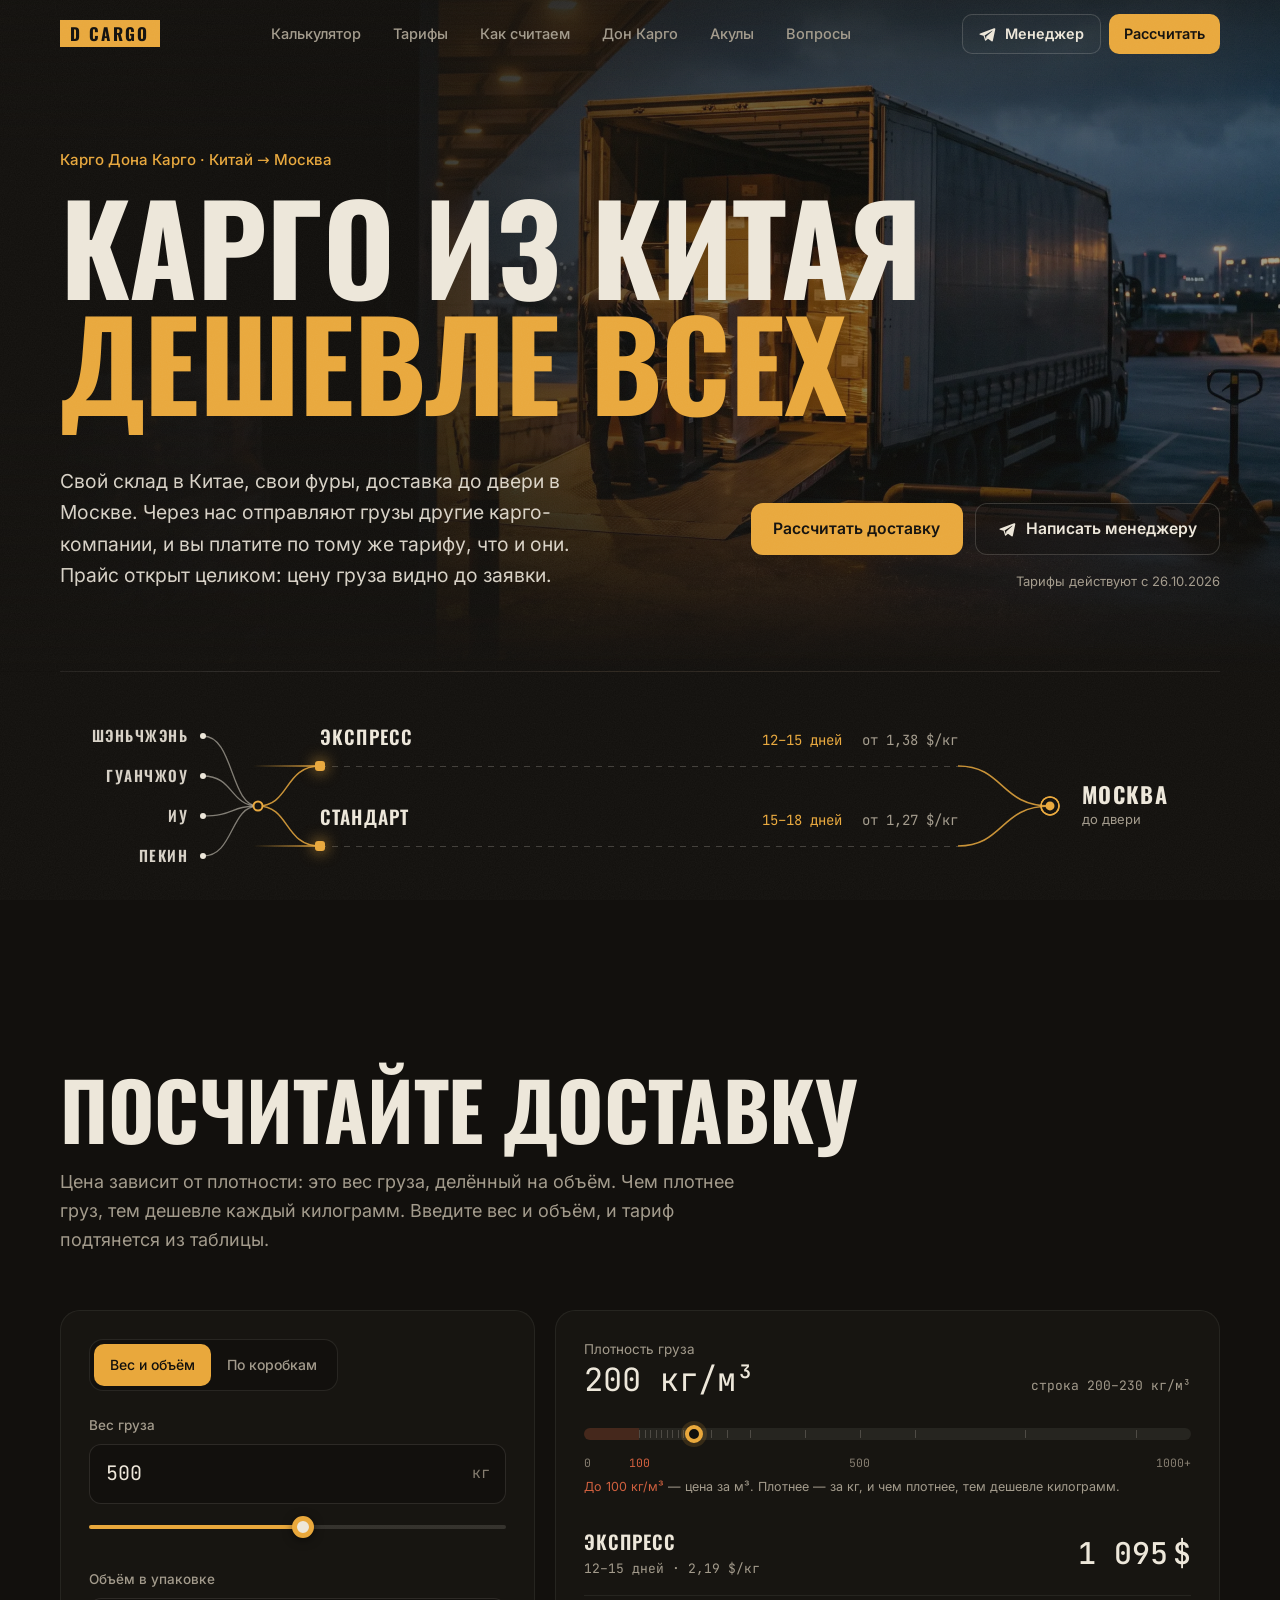
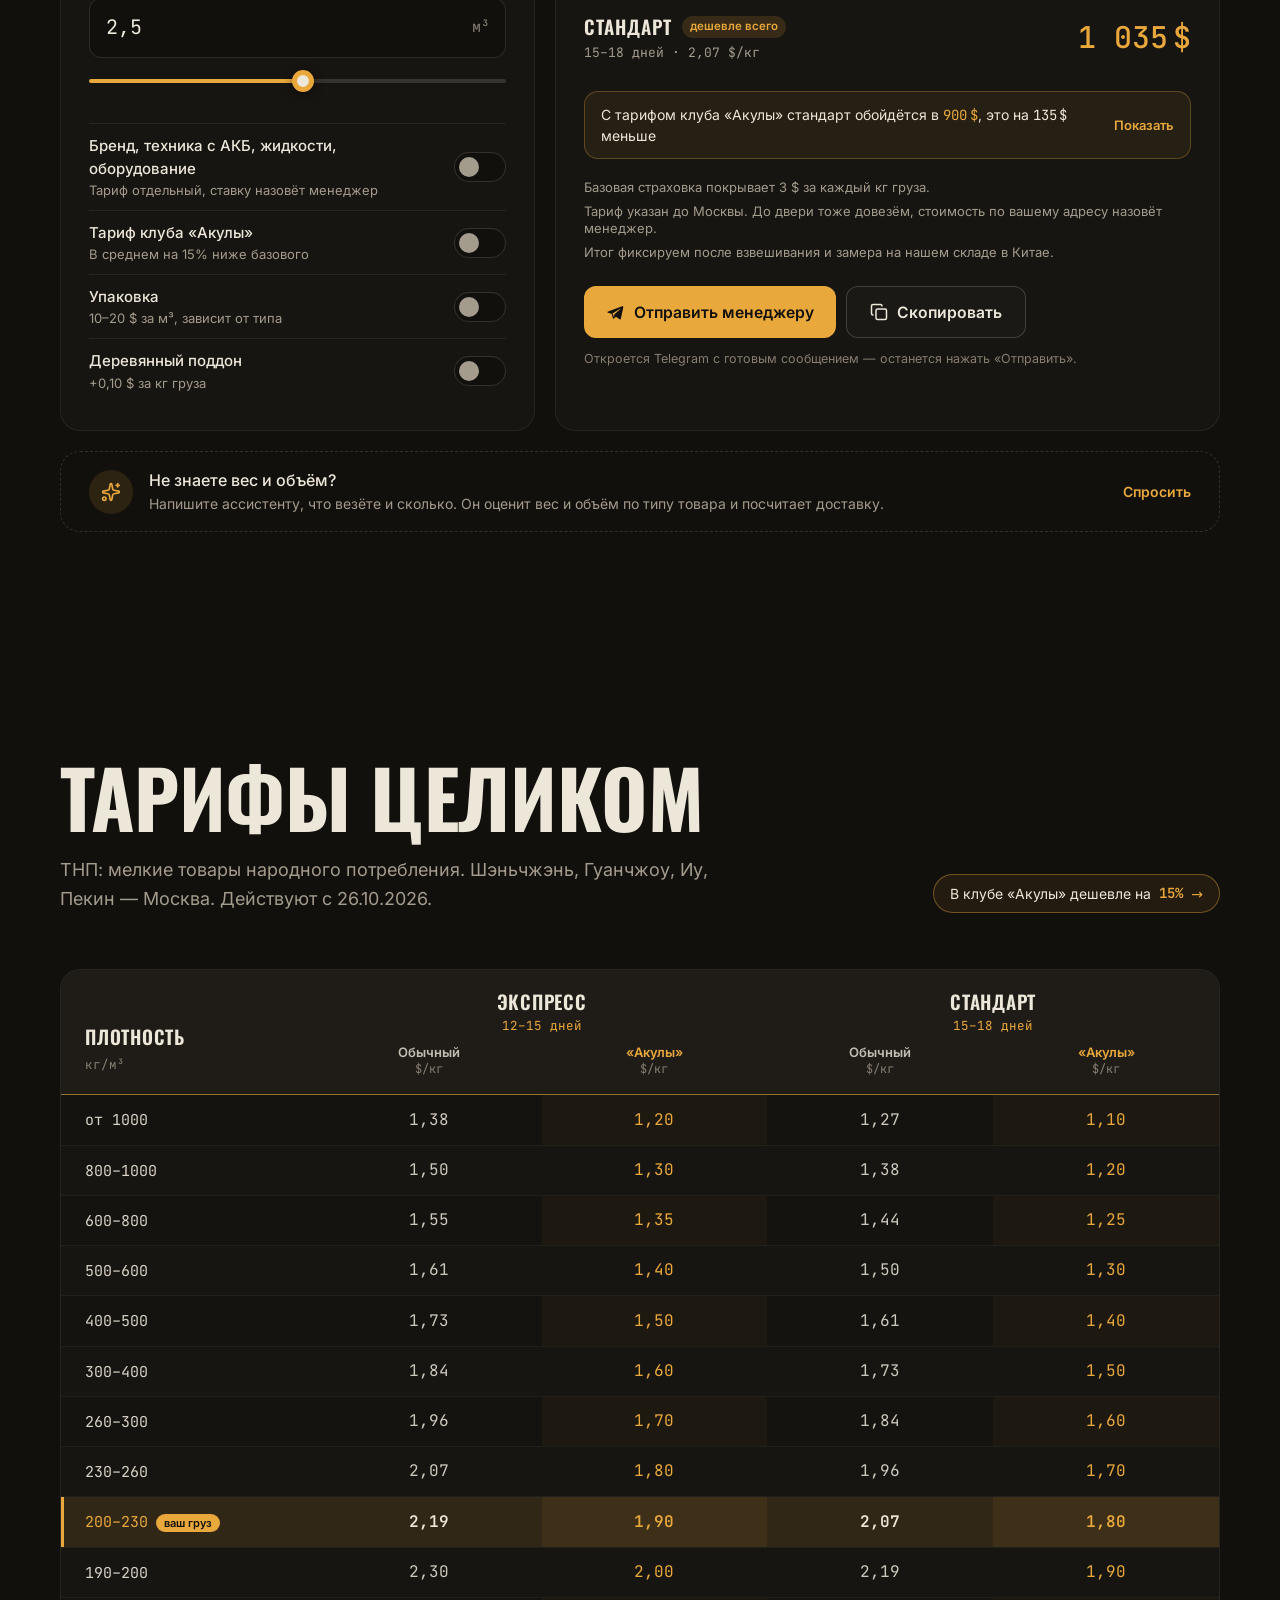
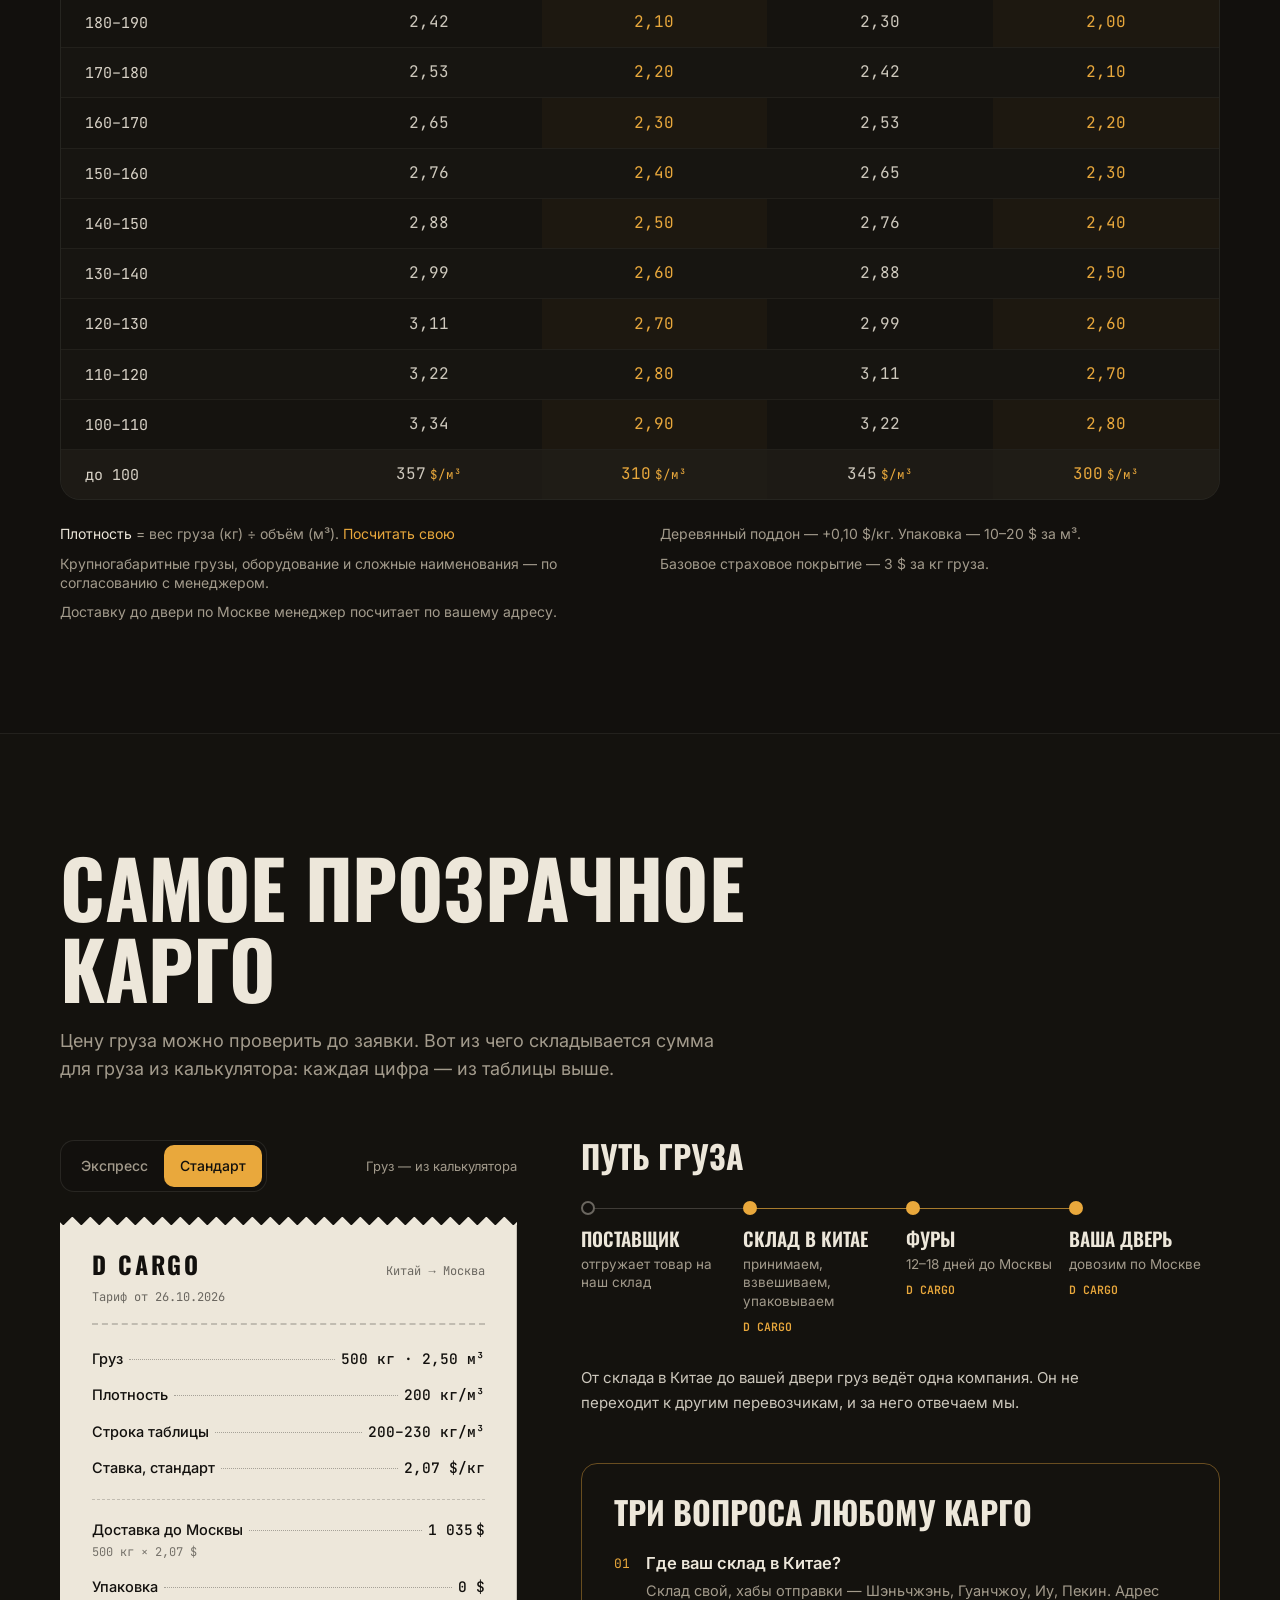
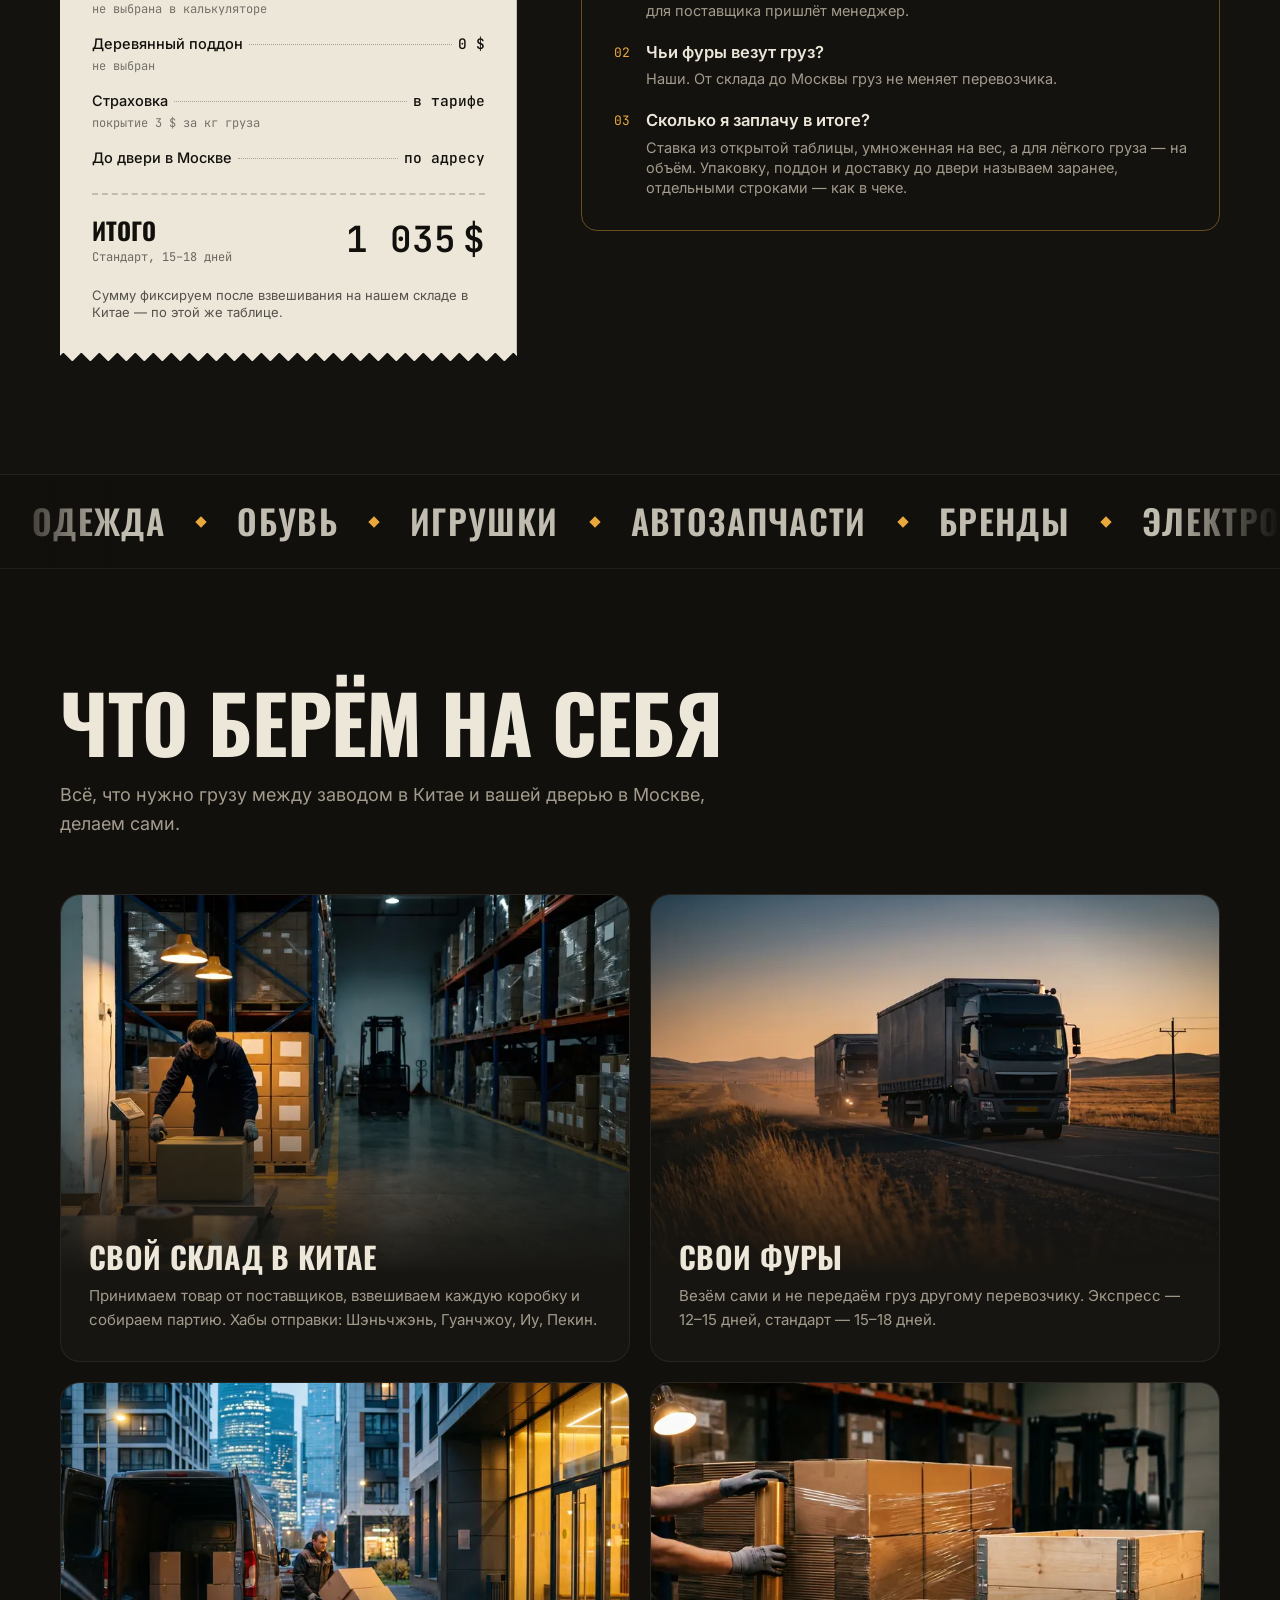
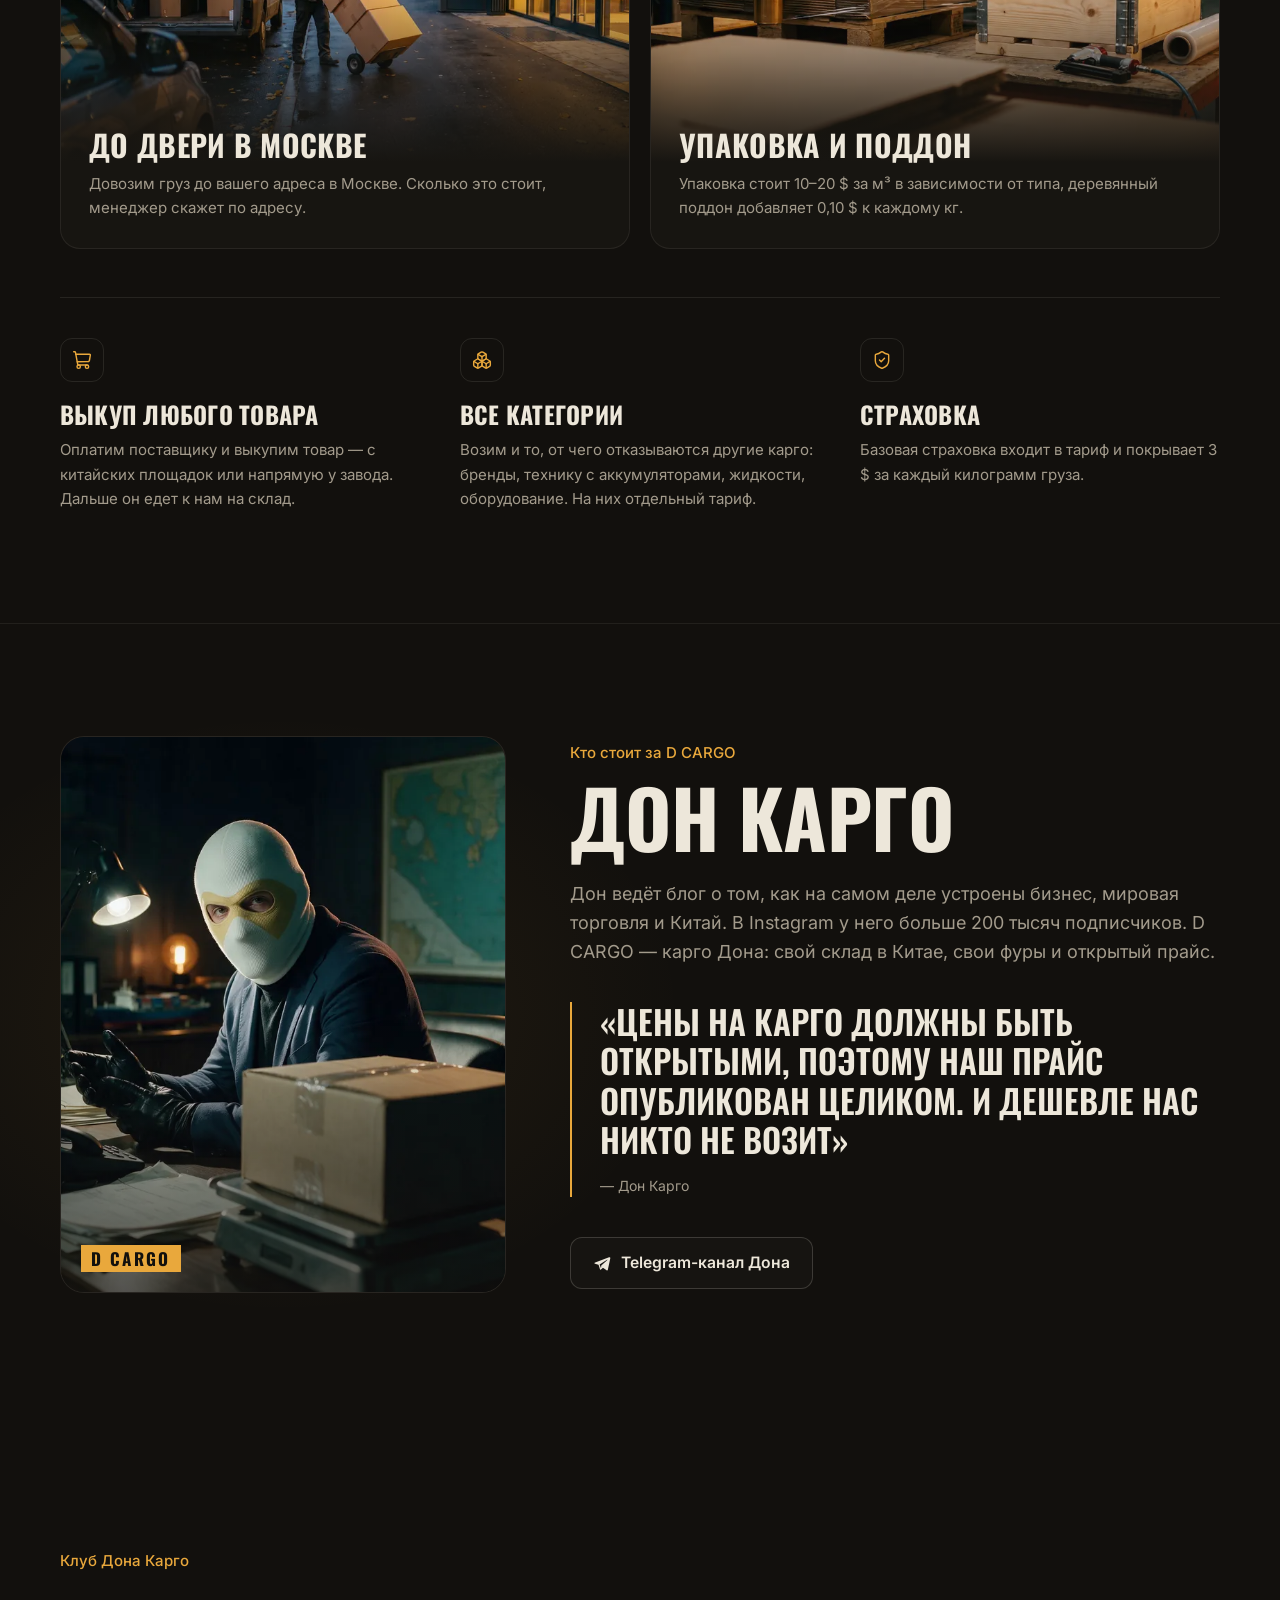
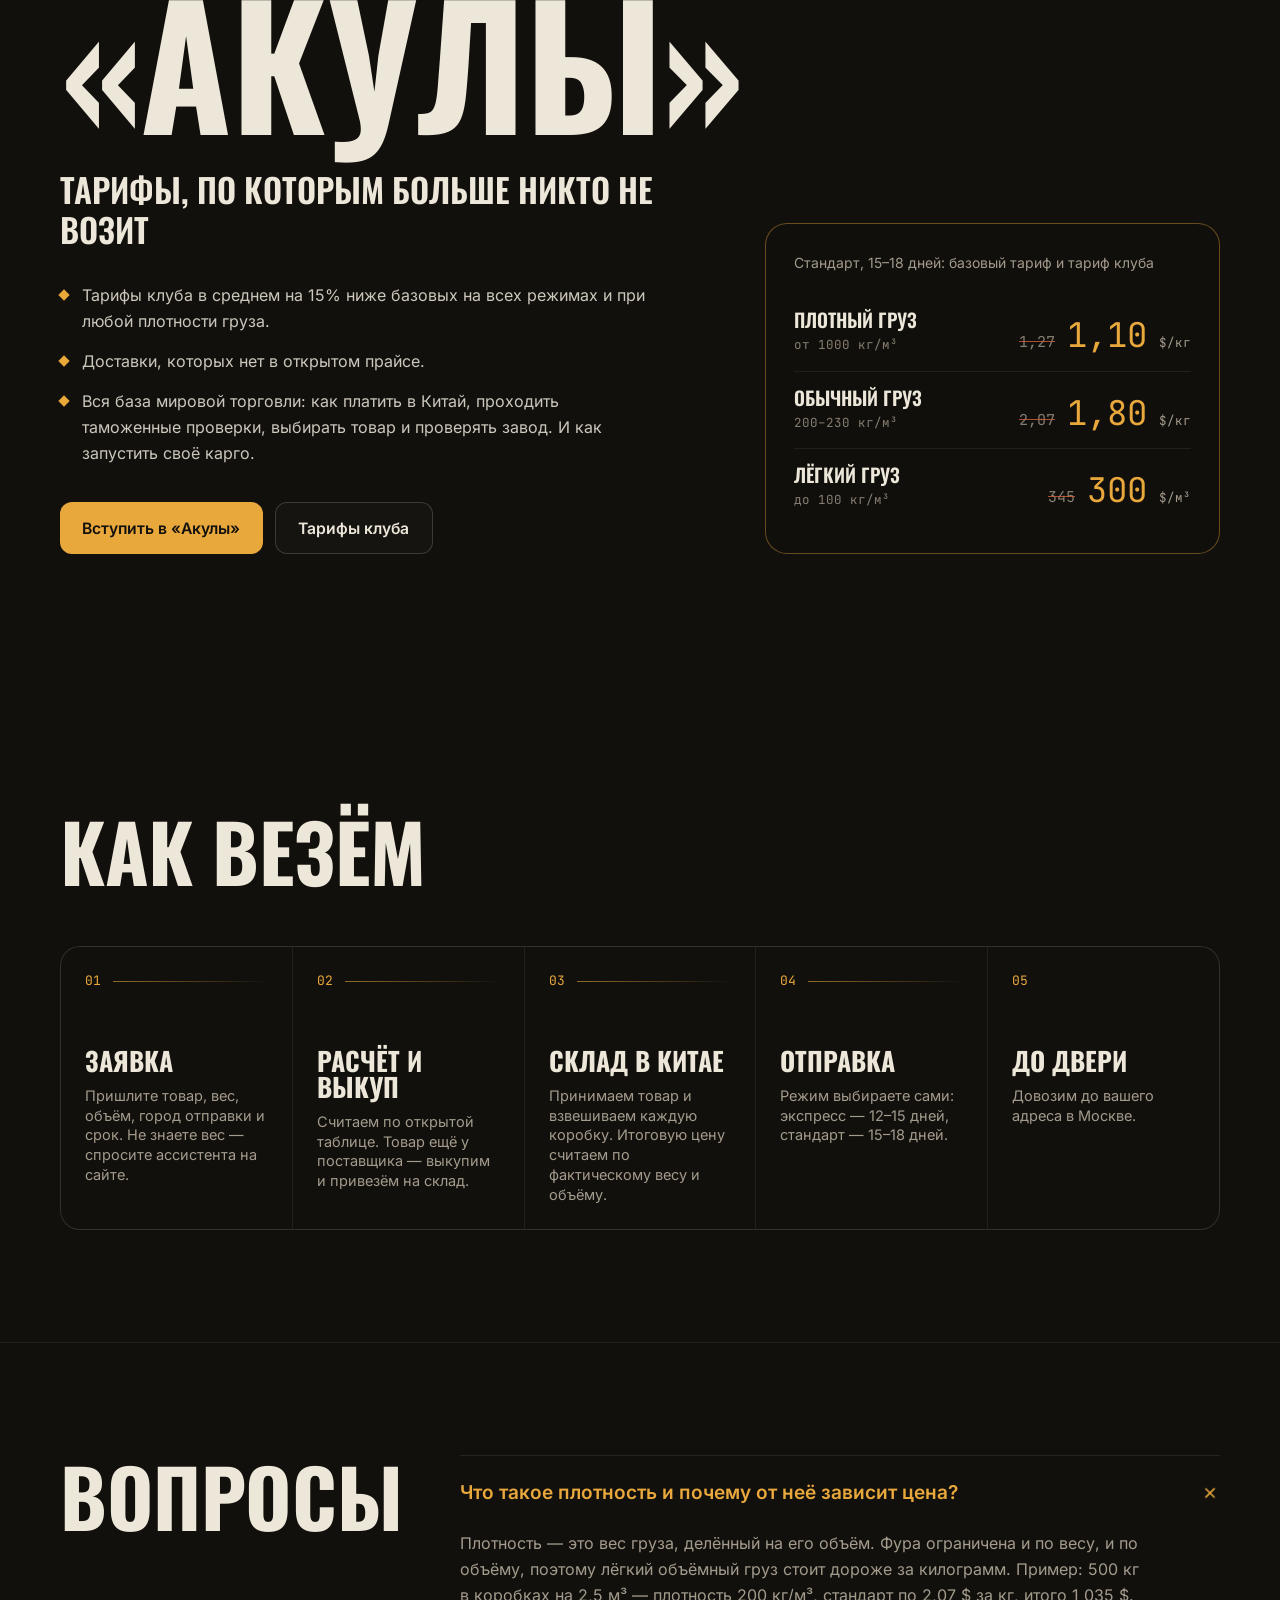
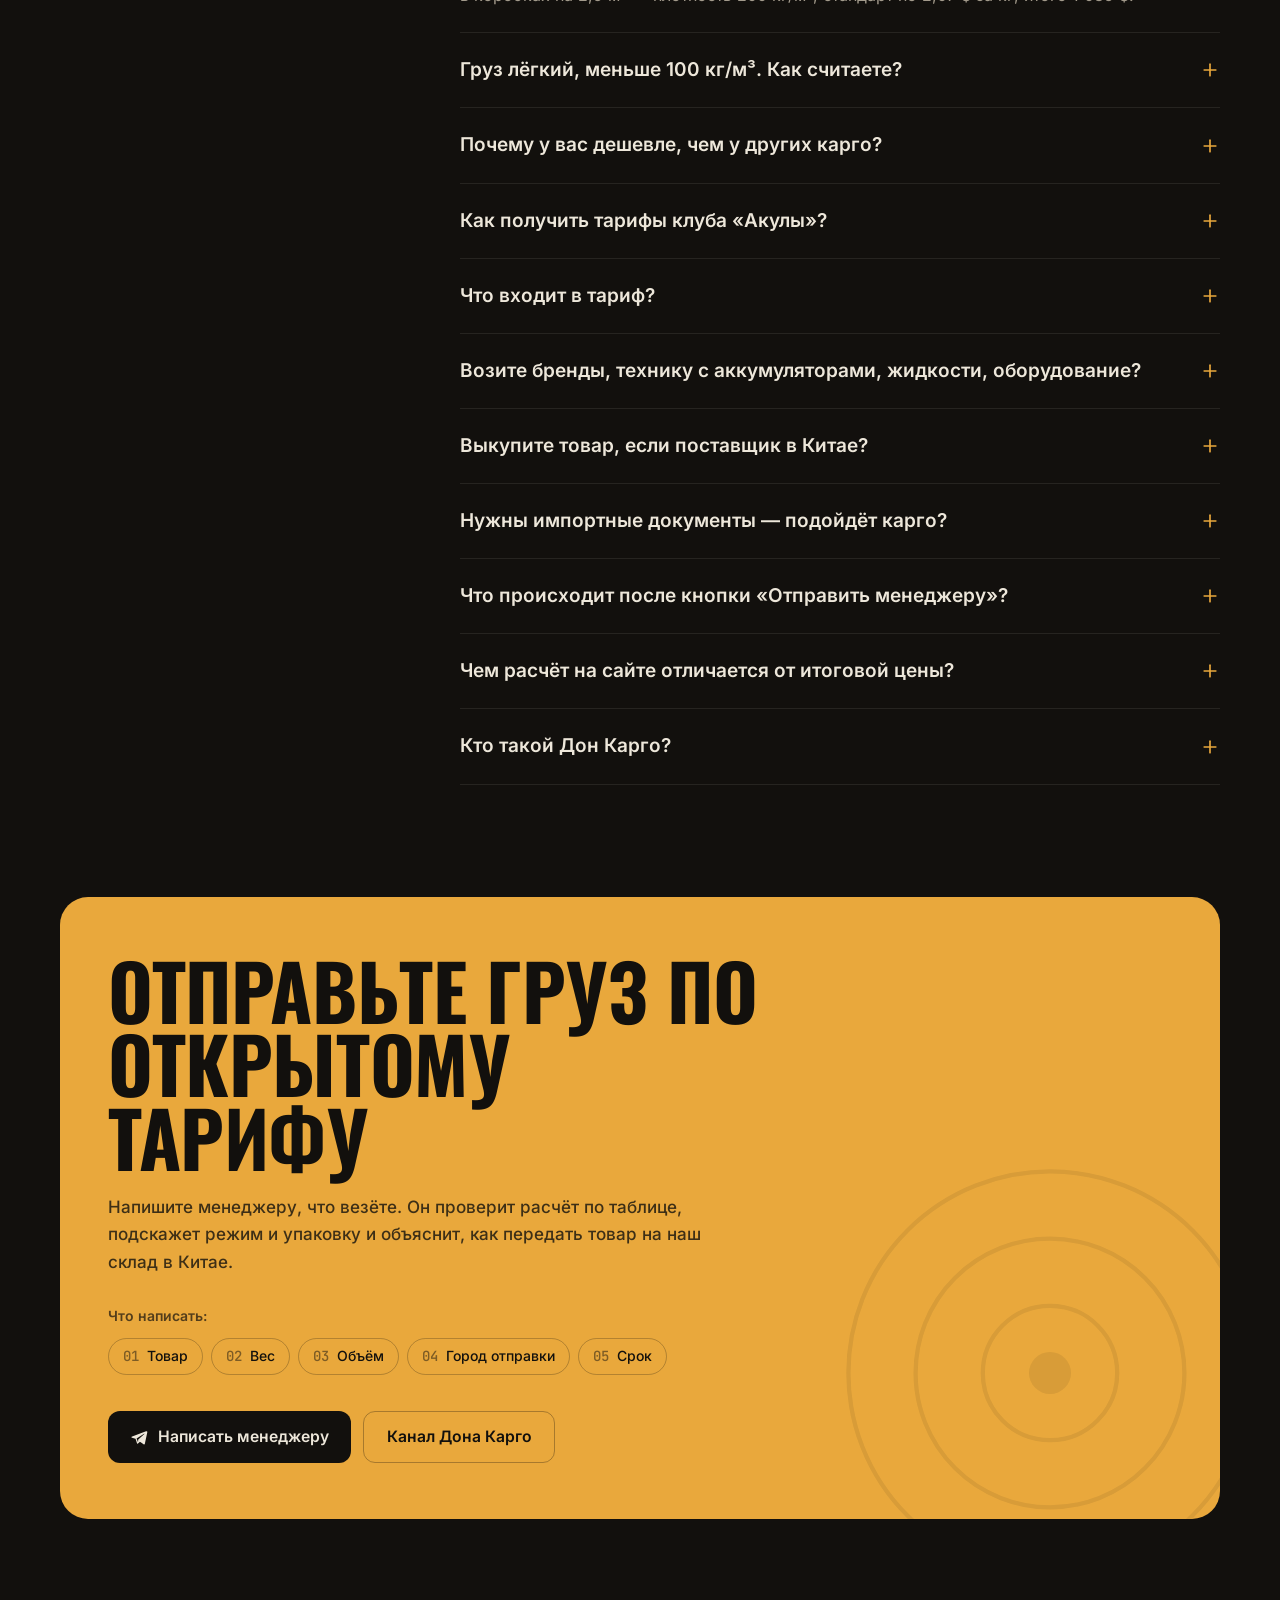
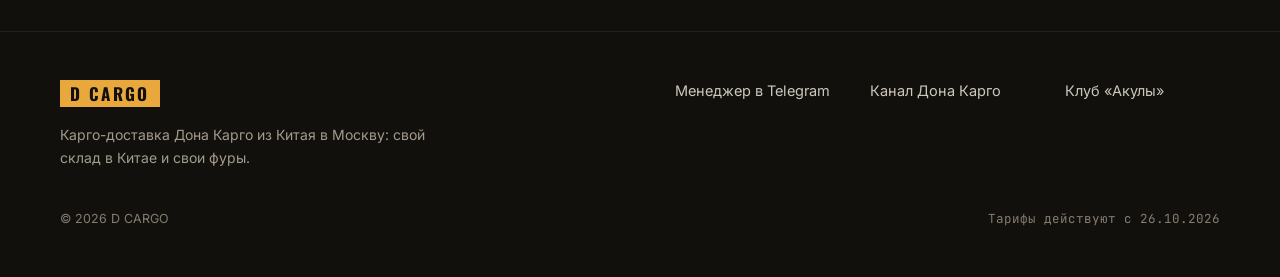
==== commit 5755622c: "Новые тарифы с 26.10.2026, одна таблица с колонками «Акулы» Co-Authored-By: Claude Opus 5.5 <noreply" ====
--- a/index.html
+++ b/index.html
@@ -3,20 +3,20 @@
   <head>
     <meta charset="utf-8" />
     <meta name="viewport" content="width=device-width, initial-scale=1, viewport-fit=cover" />
-    <title>D CARGO — самое дешёвое карго из Китая в Москву, тариф от 0,93 $/кг в клубе «Акулы»</title>
-    <meta name="description" content="Карго Дона Карго из Китая в Москву: свой склад в Китае, свои фуры, доставка до двери. Прайс открыт целиком: тарифы по плотности груза от 0,93 $/кг в клубе «Акулы», калькулятор и выкуп любого товара." />
+    <title>D CARGO — самое дешёвое карго из Китая в Москву, тариф от 1,10 $/кг в клубе «Акулы»</title>
+    <meta name="description" content="Карго Дона Карго из Китая в Москву: свой склад в Китае, свои фуры, доставка до двери. Прайс открыт целиком: тарифы по плотности груза от 1,10 $/кг в клубе «Акулы», калькулятор и выкуп любого товара." />
     <meta name="theme-color" content="#12100D" />
     <meta name="color-scheme" content="dark" />
     <meta property="og:type" content="website" />
     <meta property="og:locale" content="ru_RU" />
     <meta property="og:title" content="D CARGO — самое дешёвое и прозрачное карго из Китая" />
-    <meta property="og:description" content="Свой склад в Китае, свои фуры, до двери по Москве. Прайс открыт целиком, тариф от 0,93 $/кг в клубе «Акулы»." />
+    <meta property="og:description" content="Свой склад в Китае, свои фуры, до двери по Москве. Прайс открыт целиком, тариф от 1,10 $/кг в клубе «Акулы»." />
     <link rel="canonical" href="https://don-cargo.com/" />
     <meta property="og:url" content="https://don-cargo.com/" />
     <meta property="og:image" content="https://don-cargo.com/img/hero-1200.webp" />
     <link rel="icon" href="data:image/svg+xml,%3Csvg xmlns='http://www.w3.org/2000/svg' viewBox='0 0 64 64'%3E%3Crect width='64' height='64' rx='10' fill='%23E9A83C'/%3E%3Cpath d='M18 14h14c12 0 20 7 20 18s-8 18-20 18H18z' fill='%2312100D'/%3E%3Cpath d='M27 23h5c6 0 10 3 10 9s-4 9-10 9h-5z' fill='%23E9A83C'/%3E%3C/svg%3E" />
-    <script type="application/ld+json">{"@context":"https://schema.org","@type":"Service","name":"Карго-доставка из Китая в Москву","provider":{"@type":"Organization","name":"D CARGO"},"areaServed":"Москва","serviceType":"Доставка грузов из Китая","description":"Карго Дона Карго: свой склад в Китае, свои фуры, доставка до двери по Москве, открытый прайс. Хабы отправки: Шэньчжэнь, Гуанчжоу, Иу, Пекин.","offers":{"@type":"Offer","priceCurrency":"USD","price":"1.1","description":"Стандарт, от 1000 кг/м³, $ за кг"}}</script>
-    <script type="application/ld+json">{"@context":"https://schema.org","@type":"FAQPage","mainEntity":[{"@type":"Question","name":"Что такое плотность и почему от неё зависит цена?","acceptedAnswer":{"@type":"Answer","text":"Плотность — это вес груза, делённый на его объём. Фура ограничена и по весу, и по объёму, поэтому лёгкий объёмный груз стоит дороже за килограмм. Пример: 500 кг в коробках на 2,5 м³ — плотность 200 кг/м³, стандарт по 1,80 $ за кг, итого 900 $."}},{"@type":"Question","name":"Груз лёгкий, меньше 100 кг/м³. Как считаете?","acceptedAnswer":{"@type":"Answer","text":"По объёму: экспресс — 310 $ за м³, стандарт — 300 $ за м³. Лёгкий груз выгоднее везти вместе с тяжёлым: плотность партии растёт, и килограмм дешевеет."}},{"@type":"Question","name":"Почему у вас дешевле, чем у других карго?","acceptedAnswer":{"@type":"Answer","text":"Склад в Китае и фуры у нас свои, от склада до Москвы груз везём сами. Многие карго-компании отправляют грузы через крупных перевозчиков вроде нас, поэтому наш открытый тариф для них — закупочная цена. В клубе «Акулы» ставки ещё ниже — в среднем на 15%."}},{"@type":"Question","name":"Как получить тарифы клуба «Акулы»?","acceptedAnswer":{"@type":"Answer","text":"Вступить в клуб: участники возят по тарифам в среднем на 15% ниже базовых на всех режимах. Например, стандарт для плотного груза стоит 0,93 $ за кг вместо 1,10."}},{"@type":"Question","name":"Что входит в тариф?","acceptedAnswer":{"@type":"Answer","text":"Доставка от склада в Китае до Москвы и базовая страховка с покрытием 3 $ за каждый кг груза. Упаковка (10–20 $ за м³) и деревянный поддон (+0,10 $ за кг) — по желанию, отдельной строкой. Доставку до двери по Москве менеджер посчитает под ваш адрес."}},{"@type":"Question","name":"Возите бренды, технику с аккумуляторами, жидкости, оборудование?","acceptedAnswer":{"@type":"Answer","text":"Да, возим все категории, в том числе те, от которых отказываются другие карго. На такие грузы отдельный тариф, в открытой таблице его нет: пришлите товар менеджеру, и он назовёт ставку до отправки."}},{"@type":"Question","name":"Выкупите товар, если поставщик в Китае?","acceptedAnswer":{"@type":"Answer","text":"Да. Оплатим поставщику и выкупим любой товар — с китайских площадок или напрямую у завода. Дальше товар едет на наш склад и оттуда в Москву."}},{"@type":"Question","name":"Нужны импортные документы — подойдёт карго?","acceptedAnswer":{"@type":"Answer","text":"Карго подходит, когда импортные документы на товар не нужны. Если без них не обойтись, это белая поставка: её тоже делаем, а считает её менеджер."}},{"@type":"Question","name":"Что происходит после кнопки «Отправить менеджеру»?","acceptedAnswer":{"@type":"Answer","text":"Откроется Telegram с готовым сообщением: груз, плотность, ставка и итог по каждому режиму. Нажмите «Отправить» — менеджер ответит в этом чате, проверит расчёт, подскажет режим и упаковку и объяснит, как передать товар на наш склад в Китае."}},{"@type":"Question","name":"Чем расчёт на сайте отличается от итоговой цены?","acceptedAnswer":{"@type":"Answer","text":"Расчёт на сайте — по вашим цифрам. Итоговую сумму фиксируем после взвешивания и замера на нашем складе в Китае: если коробки окажутся тяжелее или плотнее, цена изменится по той же таблице."}},{"@type":"Question","name":"Кто такой Дон Карго?","acceptedAnswer":{"@type":"Answer","text":"Автор блога о том, как устроены бизнес, мировая торговля и Китай: больше 200 тысяч подписчиков в Instagram. D CARGO — его карго со своим складом в Китае, своими фурами и открытым прайсом."}}]}</script>
+    <script type="application/ld+json">{"@context":"https://schema.org","@type":"Service","name":"Карго-доставка из Китая в Москву","provider":{"@type":"Organization","name":"D CARGO"},"areaServed":"Москва","serviceType":"Доставка грузов из Китая","description":"Карго Дона Карго: свой склад в Китае, свои фуры, доставка до двери по Москве, открытый прайс. Хабы отправки: Шэньчжэнь, Гуанчжоу, Иу, Пекин.","offers":{"@type":"Offer","priceCurrency":"USD","price":"1.27","description":"Стандарт, от 1000 кг/м³, $ за кг"}}</script>
+    <script type="application/ld+json">{"@context":"https://schema.org","@type":"FAQPage","mainEntity":[{"@type":"Question","name":"Что такое плотность и почему от неё зависит цена?","acceptedAnswer":{"@type":"Answer","text":"Плотность — это вес груза, делённый на его объём. Фура ограничена и по весу, и по объёму, поэтому лёгкий объёмный груз стоит дороже за килограмм. Пример: 500 кг в коробках на 2,5 м³ — плотность 200 кг/м³, стандарт по 2,07 $ за кг, итого 1 035 $."}},{"@type":"Question","name":"Груз лёгкий, меньше 100 кг/м³. Как считаете?","acceptedAnswer":{"@type":"Answer","text":"По объёму: экспресс — 357 $ за м³, стандарт — 345 $ за м³. Лёгкий груз выгоднее везти вместе с тяжёлым: плотность партии растёт, и килограмм дешевеет."}},{"@type":"Question","name":"Почему у вас дешевле, чем у других карго?","acceptedAnswer":{"@type":"Answer","text":"Склад в Китае и фуры у нас свои, от склада до Москвы груз везём сами. Многие карго-компании отправляют грузы через крупных перевозчиков вроде нас, поэтому наш открытый тариф для них — закупочная цена. В клубе «Акулы» ставки ещё ниже — в среднем на 15%."}},{"@type":"Question","name":"Как получить тарифы клуба «Акулы»?","acceptedAnswer":{"@type":"Answer","text":"Вступить в клуб: участники возят по тарифам в среднем на 15% ниже базовых на всех режимах. Например, стандарт для плотного груза стоит 1,10 $ за кг вместо 1,27."}},{"@type":"Question","name":"Что входит в тариф?","acceptedAnswer":{"@type":"Answer","text":"Доставка от склада в Китае до Москвы и базовая страховка с покрытием 3 $ за каждый кг груза. Упаковка (10–20 $ за м³) и деревянный поддон (+0,10 $ за кг) — по желанию, отдельной строкой. Доставку до двери по Москве менеджер посчитает под ваш адрес."}},{"@type":"Question","name":"Возите бренды, технику с аккумуляторами, жидкости, оборудование?","acceptedAnswer":{"@type":"Answer","text":"Да, возим все категории, в том числе те, от которых отказываются другие карго. На такие грузы отдельный тариф, в открытой таблице его нет: пришлите товар менеджеру, и он назовёт ставку до отправки."}},{"@type":"Question","name":"Выкупите товар, если поставщик в Китае?","acceptedAnswer":{"@type":"Answer","text":"Да. Оплатим поставщику и выкупим любой товар — с китайских площадок или напрямую у завода. Дальше товар едет на наш склад и оттуда в Москву."}},{"@type":"Question","name":"Нужны импортные документы — подойдёт карго?","acceptedAnswer":{"@type":"Answer","text":"Карго подходит, когда импортные документы на товар не нужны. Если без них не обойтись, это белая поставка: её тоже делаем, а считает её менеджер."}},{"@type":"Question","name":"Что происходит после кнопки «Отправить менеджеру»?","acceptedAnswer":{"@type":"Answer","text":"Откроется Telegram с готовым сообщением: груз, плотность, ставка и итог по каждому режиму. Нажмите «Отправить» — менеджер ответит в этом чате, проверит расчёт, подскажет режим и упаковку и объяснит, как передать товар на наш склад в Китае."}},{"@type":"Question","name":"Чем расчёт на сайте отличается от итоговой цены?","acceptedAnswer":{"@type":"Answer","text":"Расчёт на сайте — по вашим цифрам. Итоговую сумму фиксируем после взвешивания и замера на нашем складе в Китае: если коробки окажутся тяжелее или плотнее, цена изменится по той же таблице."}},{"@type":"Question","name":"Кто такой Дон Карго?","acceptedAnswer":{"@type":"Answer","text":"Автор блога о том, как устроены бизнес, мировая торговля и Китай: больше 200 тысяч подписчиков в Instagram. D CARGO — его карго со своим складом в Китае, своими фурами и открытым прайсом."}}]}</script>
     <script src="./config.js"></script>
     <script src="./tariffs.js"></script>
     <script type="module" crossorigin>var e=Object.create,t=Object.defineProperty,n=Object.getOwnPropertyDescriptor,r=Object.getOwnPropertyNames,i=Object.getPrototypeOf,a=Object.prototype.hasOwnProperty,o=(e,t)=>()=>(t||(e((t={exports:{}}).exports,t),e=null),t.exports),s=(e,i,o,s)=>{if(i&&typeof i==`object`||typeof i==`function`)for(var c=r(i),l=0,u=c.length,d;l<u;l++)d=c[l],!a.call(e,d)&&d!==o&&t(e,d,{get:(e=>i[e]).bind(null,d),enumerable:!(s=n(i,d))||s.enumerable});return e},c=(n,r,o)=>(o=n==null?{}:e(i(n)),s(r||!n||!n.__esModule||!a.call(n,`default`)?t(o,`default`,{value:n,enumerable:!0}):o,n));(function(){let e=document.createElement(`link`).relList;if(e&&e.supports&&e.supports(`modulepreload`))return;for(let e of document.querySelectorAll(`link[rel="modulepreload"]`))n(e);new MutationObserver(e=>{for(let t of e)if(t.type===`childList`)for(let e of t.addedNodes)e.tagName===`LINK`&&e.rel===`modulepreload`&&n(e)}).observe(document,{childList:!0,subtree:!0});function t(e){let t={};return e.integrity&&(t.integrity=e.integrity),e.referrerPolicy&&(t.referrerPolicy=e.referrerPolicy),t.credentials=e.crossOrigin===`use-credentials`?`include`:e.crossOrigin===`anonymous`?`omit`:`same-origin`,t}function n(e){if(e.ep)return;e.ep=!0;let n=t(e);fetch(e.href,n)}})();var l=o((e=>{var t=Symbol.for(`react.transitional.element`),n=Symbol.for(`react.portal`),r=Symbol.for(`react.fragment`),i=Symbol.for(`react.strict_mode`),a=Symbol.for(`react.profiler`),o=Symbol.for(`react.consumer`),s=Symbol.for(`react.context`),c=Symbol.for(`react.forward_ref`),l=Symbol.for(`react.suspense`),u=Symbol.for(`react.memo`),d=Symbol.for(`react.lazy`),f=Symbol.for(`react.activity`),p=Symbol.for(`react.view_transition`),m=Symbol.iterator;function h(e){return typeof e!=`object`||!e?null:(e=m&&e[m]||e[`@@iterator`],typeof e==`function`?e:null)}var g={isMounted:function(){return!1},enqueueForceUpdate:function(){},enqueueReplaceState:function(){},enqueueSetState:function(){}},_=Object.assign,v={};function y(e,t,n){this.props=e,this.context=t,this.refs=v,this.updater=n||g}y.prototype.isReactComponent={},y.prototype.setState=function(e,t){if(typeof e!=`object`&&typeof e!=`function`&&e!=null)throw Error(`takes an object of state variables to update or a function which returns an object of state variables.`);this.updater.enqueueSetState(this,e,t,`setState`)},y.prototype.forceUpdate=function(e){this.updater.enqueueForceUpdate(this,e,`forceUpdate`)};function b(){}b.prototype=y.prototype;function x(e,t,n){this.props=e,this.context=t,this.refs=v,this.updater=n||g}var S=x.prototype=new b;S.constructor=x,_(S,y.prototype),S.isPureReactComponent=!0;var C=Array.isArray;function ee(){}var w={H:null,A:null,T:null,S:null},te=Object.prototype.hasOwnProperty;function T(e,n,r){var i=r.ref;return{$$typeof:t,type:e,key:n,ref:i===void 0?null:i,props:r}}function ne(e,t){return T(e.type,t,e.props)}function re(e){return typeof e==`object`&&!!e&&e.$$typeof===t}function ie(e){var t={"=":`=0`,":":`=2`};return`$`+e.replace(/[=:]/g,function(e){return t[e]})}var ae=/\/+/g;function oe(e,t){return typeof e==`object`&&e&&e.key!=null?ie(``+e.key):t.toString(36)}function se(e){switch(e.status){case`fulfilled`:return e.value;case`rejected`:throw e.reason;default:switch(typeof e.status==`string`?e.then(ee,ee):(e.status=`pending`,e.then(function(t){e.status===`pending`&&(e.status=`fulfilled`,e.value=t)},function(t){e.status===`pending`&&(e.status=`rejected`,e.reason=t)})),e.status){case`fulfilled`:return e.value;case`rejected`:throw e.reason}}throw e}function ce(e,r,i,a,o){var s=typeof e;(s===`undefined`||s===`boolean`)&&(e=null);var c=!1;if(e===null)c=!0;else switch(s){case`bigint`:case`string`:case`number`:c=!0;break;case`object`:switch(e.$$typeof){case t:case n:c=!0;break;case d:return c=e._init,ce(c(e._payload),r,i,a,o)}}if(c)return o=o(e),c=a===``?`.`+oe(e,0):a,C(o)?(i=``,c!=null&&(i=c.replace(ae,`$&/`)+`/`),ce(o,r,i,``,function(e){return e})):o!=null&&(re(o)&&(o=ne(o,i+(o.key==null||e&&e.key===o.key?``:(``+o.key).replace(ae,`$&/`)+`/`)+c)),r.push(o)),1;c=0;var l=a===``?`.`:a+`:`;if(C(e))for(var u=0;u<e.length;u++)a=e[u],s=l+oe(a,u),c+=ce(a,r,i,s,o);else if(u=h(e),typeof u==`function`)for(e=u.call(e),u=0;!(a=e.next()).done;)a=a.value,s=l+oe(a,u++),c+=ce(a,r,i,s,o);else if(s===`object`){if(typeof e.then==`function`)return ce(se(e),r,i,a,o);throw r=String(e),Error(`Objects are not valid as a React child (found: `+(r===`[object Object]`?`object with keys {`+Object.keys(e).join(`, `)+`}`:r)+`). If you meant to render a collection of children, use an array instead.`)}return c}function le(e,t,n){if(e==null)return e;var r=[],i=0;return ce(e,r,``,``,function(e){return t.call(n,e,i++)}),r}function ue(e){if(e._status===-1){var t=e._result,n=t();n.then(function(t){(e._status===0||e._status===-1)&&(e._status=1,e._result=t,n.status===void 0&&(n.status=`fulfilled`,n.value=t))},function(t){(e._status===0||e._status===-1)&&(e._status=2,e._result=t,n.status===void 0&&(n.status=`rejected`,n.reason=t))}),e._status===-1&&(e._status=0,e._result=n)}if(e._status===1)return e._result.default;throw e._result}var de=typeof reportError==`function`?reportError:function(e){if(typeof window==`object`&&typeof window.ErrorEvent==`function`){var t=new window.ErrorEvent(`error`,{bubbles:!0,cancelable:!0,message:typeof e==`object`&&e&&typeof e.message==`string`?String(e.message):String(e),error:e});if(!window.dispatchEvent(t))return}else if(typeof process==`object`&&typeof process.emit==`function`){process.emit(`uncaughtException`,e);return}console.error(e)};function fe(e){var t=w.T,n={};n.types=t===null?null:t.types,w.T=n;try{var r=e(),i=w.S;i!==null&&i(n,r),typeof r==`object`&&r&&typeof r.then==`function`&&r.then(ee,de)}catch(e){de(e)}finally{t!==null&&n.types!==null&&(t.types=n.types),w.T=t}}function pe(e){var t=w.T;if(t!==null){var n=t.types;n===null?t.types=[e]:n.indexOf(e)===-1&&n.push(e)}else fe(pe.bind(null,e))}var me={map:le,forEach:function(e,t,n){le(e,function(){t.apply(this,arguments)},n)},count:function(e){var t=0;return le(e,function(){t++}),t},toArray:function(e){return le(e,function(e){return e})||[]},only:function(e){if(!re(e))throw Error(`React.Children.only expected to receive a single React element child.`);return e}};e.Activity=f,e.Children=me,e.Component=y,e.Fragment=r,e.Profiler=a,e.PureComponent=x,e.StrictMode=i,e.Suspense=l,e.ViewTransition=p,e.__CLIENT_INTERNALS_DO_NOT_USE_OR_WARN_USERS_THEY_CANNOT_UPGRADE=w,e.__COMPILER_RUNTIME={__proto__:null,c:function(e){return w.H.useMemoCache(e)}},e.addTransitionType=pe,e.cache=function(e){return function(){return e.apply(null,arguments)}},e.cacheSignal=function(){return null},e.cloneElement=function(e,t,n){if(e==null)throw Error(`The argument must be a React element, but you passed `+e+`.`);var r=_({},e.props),i=e.key;if(t!=null)for(a in t.key!==void 0&&(i=``+t.key),t)!te.call(t,a)||a===`key`||a===`__self`||a===`__source`||a===`ref`&&t.ref===void 0||(r[a]=t[a]);var a=arguments.length-2;if(a===1)r.children=n;else if(1<a){for(var o=Array(a),s=0;s<a;s++)o[s]=arguments[s+2];r.children=o}return T(e.type,i,r)},e.createContext=function(e){return e={$$typeof:s,_currentValue:e,_currentValue2:e,_threadCount:0,Provider:null,Consumer:null},e.Provider=e,e.Consumer={$$typeof:o,_context:e},e},e.createElement=function(e,t,n){var r,i={},a=null;if(t!=null)for(r in t.key!==void 0&&(a=``+t.key),t)te.call(t,r)&&r!==`key`&&r!==`__self`&&r!==`__source`&&(i[r]=t[r]);var o=arguments.length-2;if(o===1)i.children=n;else if(1<o){for(var s=Array(o),c=0;c<o;c++)s[c]=arguments[c+2];i.children=s}if(e&&e.defaultProps)for(r in o=e.defaultProps,o)i[r]===void 0&&(i[r]=o[r]);return T(e,a,i)},e.createRef=function(){return{current:null}},e.forwardRef=function(e){return{$$typeof:c,render:e}},e.isValidElement=re,e.lazy=function(e){return{$$typeof:d,_payload:{_status:-1,_result:e},_init:ue}},e.memo=function(e,t){return{$$typeof:u,type:e,compare:t===void 0?null:t}},e.startTransition=fe,e.unstable_useCacheRefresh=function(){return w.H.useCacheRefresh()},e.use=function(e){return w.H.use(e)},e.useActionState=function(e,t,n){return w.H.useActionState(e,t,n)},e.useCallback=function(e,t){return w.H.useCallback(e,t)},e.useContext=function(e){return w.H.useContext(e)},e.useDebugValue=function(){},e.useDeferredValue=function(e,t){return w.H.useDeferredValue(e,t)},e.useEffect=function(e,t){return w.H.useEffect(e,t)},e.useEffectEvent=function(e){return w.H.useEffectEvent(e)},e.useId=function(){return w.H.useId()},e.useImperativeHandle=function(e,t,n){return w.H.useImperativeHandle(e,t,n)},e.useInsertionEffect=function(e,t){return w.H.useInsertionEffect(e,t)},e.useLayoutEffect=function(e,t){return w.H.useLayoutEffect(e,t)},e.useMemo=function(e,t){return w.H.useMemo(e,t)},e.useOptimistic=function(e,t){return w.H.useOptimistic(e,t)},e.useReducer=function(e,t,n){return w.H.useReducer(e,t,n)},e.useRef=function(e){return w.H.useRef(e)},e.useState=function(e){return w.H.useState(e)},e.useSyncExternalStore=function(e,t,n){return w.H.useSyncExternalStore(e,t,n)},e.useTransition=function(){return w.H.useTransition()},e.version=`19.3.0`})),u=o(((e,t)=>{t.exports=l()})),d=o((e=>{function t(e,t){var n=e.length;e.push(t);a:for(;0<n;){var r=n-1>>>1,a=e[r];if(0<i(a,t))e[r]=t,e[n]=a,n=r;else break a}}function n(e){return e.length===0?null:e[0]}function r(e){if(e.length===0)return null;var t=e[0],n=e.pop();if(n!==t){e[0]=n;a:for(var r=0,a=e.length,o=a>>>1;r<o;){var s=2*(r+1)-1,c=e[s],l=s+1,u=e[l];if(0>i(c,n))l<a&&0>i(u,c)?(e[r]=u,e[l]=n,r=l):(e[r]=c,e[s]=n,r=s);else if(l<a&&0>i(u,n))e[r]=u,e[l]=n,r=l;else break a}}return t}function i(e,t){var n=e.sortIndex-t.sortIndex;return n===0?e.id-t.id:n}if(e.unstable_now=void 0,typeof performance==`object`&&typeof performance.now==`function`){var a=performance;e.unstable_now=function(){return a.now()}}else{var o=Date,s=o.now();e.unstable_now=function(){return o.now()-s}}var c=[],l=[],u=1,d=null,f=3,p=!1,m=!1,h=!1,g=!1,_=typeof setTimeout==`function`?setTimeout:null,v=typeof clearTimeout==`function`?clearTimeout:null,y=typeof setImmediate<`u`?setImmediate:null;function b(e){for(var i=n(l);i!==null;){if(i.callback===null)r(l);else if(i.startTime<=e)r(l),i.sortIndex=i.expirationTime,t(c,i);else break;i=n(l)}}function x(e){if(h=!1,b(e),!m){if(n(c)!==null)m=!0,S||(S=!0,ne());else{var t=n(l);t!==null&&ae(x,t.startTime-e)}}}var S=!1,C=-1,ee=5,w=-1;function te(){return g?!0:!(e.unstable_now()-w<ee)}function T(){if(g=!1,S){var t=e.unstable_now();w=t;var i=!0;try{a:{m=!1,h&&(h=!1,v(C),C=-1),p=!0;var a=f;try{b:{for(b(t),d=n(c);d!==null&&!(d.expirationTime>t&&te());){var o=d.callback;if(typeof o==`function`){d.callback=null,f=d.priorityLevel;var s=o(d.expirationTime<=t);if(t=e.unstable_now(),typeof s==`function`){d.callback=s,b(t),i=!0;break b}d===n(c)&&r(c),b(t)}else r(c);d=n(c)}if(d!==null)i=!0;else{var u=n(l);u!==null&&ae(x,u.startTime-t),i=!1}}break a}finally{d=null,f=a,p=!1}i=void 0}}finally{i?ne():S=!1}}}var ne;if(typeof y==`function`)ne=function(){y(T)};else if(typeof MessageChannel<`u`){var re=new MessageChannel,ie=re.port2;re.port1.onmessage=T,ne=function(){ie.postMessage(null)}}else ne=function(){_(T,0)};function ae(t,n){C=_(function(){t(e.unstable_now())},n)}e.unstable_IdlePriority=5,e.unstable_ImmediatePriority=1,e.unstable_LowPriority=4,e.unstable_NormalPriority=3,e.unstable_Profiling=null,e.unstable_UserBlockingPriority=2,e.unstable_cancelCallback=function(e){e.callback=null},e.unstable_forceFrameRate=function(e){0>e||125<e?console.error(`forceFrameRate takes a positive int between 0 and 125, forcing frame rates higher than 125 fps is not supported`):ee=0<e?Math.floor(1e3/e):5},e.unstable_getCurrentPriorityLevel=function(){return f},e.unstable_next=function(e){switch(f){case 1:case 2:case 3:var t=3;break;default:t=f}var n=f;f=t;try{return e()}finally{f=n}},e.unstable_requestPaint=function(){g=!0},e.unstable_runWithPriority=function(e,t){switch(e){case 1:case 2:case 3:case 4:case 5:break;default:e=3}var n=f;f=e;try{return t()}finally{f=n}},e.unstable_scheduleCallback=function(r,i,a){var o=e.unstable_now();switch(typeof a==`object`&&a?(a=a.delay,a=typeof a==`number`&&0<a?o+a:o):a=o,r){case 1:var s=-1;break;case 2:s=250;break;case 5:s=1073741823;break;case 4:s=1e4;break;default:s=5e3}return s=a+s,r={id:u++,callback:i,priorityLevel:r,startTime:a,expirationTime:s,sortIndex:-1},a>o?(r.sortIndex=a,t(l,r),n(c)===null&&r===n(l)&&(h?(v(C),C=-1):h=!0,ae(x,a-o))):(r.sortIndex=s,t(c,r),m||p||(m=!0,S||(S=!0,ne()))),r},e.unstable_shouldYield=te,e.unstable_wrapCallback=function(e){var t=f;return function(){var n=f;f=t;try{return e.apply(this,arguments)}finally{f=n}}}})),f=o(((e,t)=>{t.exports=d()})),p=o((e=>{var t=u();function n(e){var t=`https://react.dev/errors/`+e;if(1<arguments.length){t+=`?args[]=`+encodeURIComponent(arguments[1]);for(var n=2;n<arguments.length;n++)t+=`&args[]=`+encodeURIComponent(arguments[n])}return`Minified React error #`+e+`; visit `+t+` for the full message or use the non-minified dev environment for full errors and additional helpful warnings.`}function r(){}var i={d:{f:r,r:function(){throw Error(n(522))},D:r,C:r,L:r,m:r,X:r,S:r,M:r},p:0,findDOMNode:null},a=Symbol.for(`react.portal`),o=Symbol.for(`react.recoverable`),s=Symbol.for(`react.optimistic_key`);function c(e,t,n){var r=3<arguments.length&&arguments[3]!==void 0?arguments[3]:null;return{$$typeof:a,key:r==null?null:r===s?s:``+r,children:e,containerInfo:t,implementation:n}}var l=t.__CLIENT_INTERNALS_DO_NOT_USE_OR_WARN_USERS_THEY_CANNOT_UPGRADE;function d(e,t){if(e===`font`)return``;if(typeof t==`string`)return t===`use-credentials`?t:``}e.__DOM_INTERNALS_DO_NOT_USE_OR_WARN_USERS_THEY_CANNOT_UPGRADE=i,e.browser=function(e){return{$$typeof:o,_reason:e}},e.createPortal=function(e,t){var r=2<arguments.length&&arguments[2]!==void 0?arguments[2]:null;if(!t||t.nodeType!==1&&t.nodeType!==9&&t.nodeType!==11)throw Error(n(299));return c(e,t,null,r)},e.flushSync=function(e){var t=l.T,n=i.p;try{if(l.T=null,i.p=2,e)return e()}finally{l.T=t,i.p=n,i.d.f()}},e.preconnect=function(e,t){typeof e==`string`&&(t?(t=t.crossOrigin,t=typeof t==`string`?t===`use-credentials`?t:``:void 0):t=null,i.d.C(e,t))},e.prefetchDNS=function(e){typeof e==`string`&&i.d.D(e)},e.preinit=function(e,t){if(typeof e==`string`&&t&&typeof t.as==`string`){var n=t.as,r=d(n,t.crossOrigin),a=typeof t.integrity==`string`?t.integrity:void 0,o=typeof t.fetchPriority==`string`?t.fetchPriority:void 0;n===`style`?i.d.S(e,typeof t.precedence==`string`?t.precedence:void 0,{crossOrigin:r,integrity:a,fetchPriority:o}):n===`script`&&i.d.X(e,{crossOrigin:r,integrity:a,fetchPriority:o,nonce:typeof t.nonce==`string`?t.nonce:void 0})}},e.preinitModule=function(e,t){if(typeof e==`string`){if(typeof t==`object`&&t){if(t.as==null||t.as===`script`){var n=d(t.as,t.crossOrigin);i.d.M(e,{crossOrigin:n,integrity:typeof t.integrity==`string`?t.integrity:void 0,nonce:typeof t.nonce==`string`?t.nonce:void 0,fetchPriority:typeof t.fetchPriority==`string`?t.fetchPriority:void 0})}}else t??i.d.M(e)}},e.preload=function(e,t){if(typeof e==`string`&&typeof t==`object`&&t&&typeof t.as==`string`){var n=t.as,r=d(n,t.crossOrigin);i.d.L(e,n,{crossOrigin:r,integrity:typeof t.integrity==`string`?t.integrity:void 0,nonce:typeof t.nonce==`string`?t.nonce:void 0,type:typeof t.type==`string`?t.type:void 0,fetchPriority:typeof t.fetchPriority==`string`?t.fetchPriority:void 0,referrerPolicy:typeof t.referrerPolicy==`string`?t.referrerPolicy:void 0,imageSrcSet:typeof t.imageSrcSet==`string`?t.imageSrcSet:void 0,imageSizes:typeof t.imageSizes==`string`?t.imageSizes:void 0,media:typeof t.media==`string`?t.media:void 0})}},e.preloadModule=function(e,t){if(typeof e==`string`){if(t){var n=d(t.as,t.crossOrigin);i.d.m(e,{as:typeof t.as==`string`&&t.as!==`script`?t.as:void 0,crossOrigin:n,integrity:typeof t.integrity==`string`?t.integrity:void 0,nonce:typeof t.nonce==`string`?t.nonce:void 0,fetchPriority:typeof t.fetchPriority==`string`?t.fetchPriority:void 0})}else i.d.m(e)}},e.requestFormReset=function(e){i.d.r(e)},e.unstable_batchedUpdates=function(e,t){return e(t)},e.useFormState=function(e,t,n){return l.H.useFormState(e,t,n)},e.useFormStatus=function(){return l.H.useHostTransitionStatus()},e.version=`19.3.0`})),m=o(((e,t)=>{function n(){if(typeof __REACT_DEVTOOLS_GLOBAL_HOOK__<`u`&&typeof __REACT_DEVTOOLS_GLOBAL_HOOK__.checkDCE==`function`)try{__REACT_DEVTOOLS_GLOBAL_HOOK__.checkDCE(n)}catch(e){console.error(e)}}n(),t.exports=p()})),h=o((e=>{var t=f(),n=u(),r=m();function i(e){var t=`https://react.dev/errors/`+e;if(1<arguments.length){t+=`?args[]=`+encodeURIComponent(arguments[1]);for(var n=2;n<arguments.length;n++)t+=`&args[]=`+encodeURIComponent(arguments[n])}return`Minified React error #`+e+`; visit `+t+` for the full message or use the non-minified dev environment for full errors and additional helpful warnings.`}function a(e){return!(!e||e.nodeType!==1&&e.nodeType!==9&&e.nodeType!==11)}function o(e){for(var t=e,n=t;n&&!n.alternate;)t=n,t.flags&4098&&(e=t.return),n=t.return;for(;t.return;)t=t.return;return t.tag===3?e:null}function s(e){if(e.tag===13){var t=e.memoizedState;if(t===null&&(e=e.alternate,e!==null&&(t=e.memoizedState)),t!==null)return t.dehydrated}return null}function c(e){if(e.tag===31){var t=e.memoizedState;if(t===null&&(e=e.alternate,e!==null&&(t=e.memoizedState)),t!==null)return t.dehydrated}return null}function l(e){if(o(e)!==e)throw Error(i(188))}function d(e){var t=e.alternate;if(!t){if(t=o(e),t===null)throw Error(i(188));return t===e?e:null}for(var n=e,r=t;;){var a=n.return;if(a===null)break;var s=a.alternate;if(s===null){if(r=a.return,r!==null){n=r;continue}break}if(a.child===s.child){for(s=a.child;s;){if(s===n)return l(a),e;if(s===r)return l(a),t;s=s.sibling}throw Error(i(188))}if(n.return!==r.return)n=a,r=s;else{for(var c=!1,u=a.child;u;){if(u===n){c=!0,n=a,r=s;break}if(u===r){c=!0,r=a,n=s;break}u=u.sibling}if(!c){for(u=s.child;u;){if(u===n){c=!0,n=s,r=a;break}if(u===r){c=!0,r=s,n=a;break}u=u.sibling}if(!c)throw Error(i(189))}}if(n.alternate!==r)throw Error(i(190))}if(n.tag!==3)throw Error(i(188));return n.stateNode.current===n?e:t}function p(e){var t=e.tag;if(t===5||t===26||t===27||t===6)return e;for(e=e.child;e!==null;){if(t=p(e),t!==null)return t;e=e.sibling}return null}function h(e,t,n,r,i,a){for(;e!==null;){if((e.tag===5||e.tag===27||e.tag===6)&&n(e,r,i,a)||(e.tag!==22||e.memoizedState===null)&&(t||e.tag!==5&&e.tag!==27)&&h(e.child,t,n,r,i,a))return!0;e=e.sibling}return!1}function g(e){for(e=e.return;e!==null;){if(e.tag===3||e.tag===5||e.tag===27)return e;e=e.return}return null}function _(e){var t=!1;for(e=e.return;e!==null&&(e.tag===4&&(t=!0),e.tag!==3&&e.tag!==5&&e.tag!==27);)e=e.return;return t}function v(e){var t=[null,null],n=g(e);return n===null||y(t,e,n.child,{foundSelf:!1}),t}function y(e,t,n,r){for(;n!==null;){if(n===t)r.foundSelf=!0;else if(n.tag===5||n.tag===27||n.tag===6){if(r.foundSelf)return e[1]=n,!0;e[0]=n}else if((n.tag!==22||n.memoizedState===null)&&y(e,t,n.child,r))return!0;n=n.sibling}return!1}function b(e){switch(e.tag){case 5:case 27:case 6:return e.stateNode;case 3:return e.stateNode.containerInfo;default:throw Error(i(559))}}var x=null,S=null;function C(e,t,n){return e===n||e===t&&(x=e,!0)}function ee(e,t,n){return e===n?(S=e,!1):e===t&&(S!==null&&(x=e),!0)}function w(e){if(e===null)return null;do e=e===null?null:e.return;while(e&&e.tag!==5&&e.tag!==27&&e.tag!==3);return e||null}function te(e,t,n){for(var r=0,i=e;i;i=n(i))r++;i=0;for(var a=t;a;a=n(a))i++;for(;0<r-i;)e=n(e),r--;for(;0<i-r;)t=n(t),i--;for(;r--;){if(e===t||t!==null&&e===t.alternate)return e;e=n(e),t=n(t)}return null}var T=Object.assign,ne=Symbol.for(`react.element`),re=Symbol.for(`react.transitional.element`),ie=Symbol.for(`react.portal`),ae=Symbol.for(`react.fragment`),oe=Symbol.for(`react.strict_mode`),se=Symbol.for(`react.profiler`),ce=Symbol.for(`react.consumer`),le=Symbol.for(`react.context`),ue=Symbol.for(`react.forward_ref`),de=Symbol.for(`react.suspense`),fe=Symbol.for(`react.suspense_list`),pe=Symbol.for(`react.memo`),me=Symbol.for(`react.lazy`),he=Symbol.for(`react.activity`),ge=Symbol.for(`react.legacy_hidden`),_e=Symbol.for(`react.memo_cache_sentinel`),ve=Symbol.for(`react.view_transition`),ye=Symbol.for(`react.recoverable`),be=Symbol.iterator;function xe(e){return typeof e!=`object`||!e?null:(e=be&&e[be]||e[`@@iterator`],typeof e==`function`?e:null)}var Se=Symbol.for(`react.client.reference`);function Ce(e){if(e==null)return null;if(typeof e==`function`)return e.$$typeof===Se?null:e.displayName||e.name||null;if(typeof e==`string`)return e;switch(e){case ae:return`Fragment`;case se:return`Profiler`;case oe:return`StrictMode`;case de:return`Suspense`;case fe:return`SuspenseList`;case he:return`Activity`;case ve:return`ViewTransition`}if(typeof e==`object`)switch(e.$$typeof){case ie:return`Portal`;case le:return e.displayName||`Context`;case ce:return(e._context.displayName||`Context`)+`.Consumer`;case ue:var t=e.render;return e=e.displayName,e||=(e=t.displayName||t.name||``,e===``?`ForwardRef`:`ForwardRef(`+e+`)`),e;case pe:return t=e.displayName||null,t===null?Ce(e.type)||`Memo`:t;case me:t=e._payload,e=e._init;try{return Ce(e(t))}catch{}}return null}var we=Array.isArray,E=n.__CLIENT_INTERNALS_DO_NOT_USE_OR_WARN_USERS_THEY_CANNOT_UPGRADE,D=r.__DOM_INTERNALS_DO_NOT_USE_OR_WARN_USERS_THEY_CANNOT_UPGRADE,Te={pending:!1,data:null,method:null,action:null},Ee=[],De=-1;function Oe(e){return{current:e}}function ke(e){0>De||(e.current=Ee[De],Ee[De]=null,De--)}function O(e,t){De++,Ee[De]=e.current,e.current=t}var Ae=Oe(null),je=Oe(null),k=Oe(null),Me=Oe(null);function Ne(e,t){switch(O(k,t),O(je,e),O(Ae,null),t.nodeType){case 9:case 11:e=(e=t.documentElement)&&(e=e.namespaceURI)?up(e):0;break;default:if(e=t.tagName,t=t.namespaceURI)t=up(t),e=dp(t,e);else switch(e){case`svg`:e=1;break;case`math`:e=2;break;default:e=0}}ke(Ae),O(Ae,e)}function Pe(){ke(Ae),ke(je),ke(k)}function Fe(e){var t=e.memoizedState;t!==null&&(sh._currentValue=t.memoizedState,O(Me,e)),t=Ae.current;var n=dp(t,e.type);t!==n&&(O(je,e),O(Ae,n))}function Ie(e){je.current===e&&(ke(Ae),ke(je)),Me.current===e&&(ke(Me),sh._currentValue=Te)}var Le,Re;function ze(e){if(Le===void 0)try{throw Error()}catch(e){var t=e.stack.trim().match(/\n( *(at )?)/);Le=t&&t[1]||``,Re=-1<e.stack.indexOf(`
@@ -35,8 +35,8 @@
             ${_}px !important;
             ${v}px !important;
           }
-        `),()=>{s.current?.removeAttribute(`data-motion-pop-id`),b.contains(y)&&b.removeChild(y)}},[t]),(0,z.jsx)(jc,{isPresent:t,childRef:s,sizeRef:c,pop:a,children:a===!1?e:y.cloneElement(e,{ref:u})})}var Nc=({children:e,initial:t,isPresent:n,onExitComplete:r,custom:i,presenceAffectsLayout:a,mode:o,anchorX:s,anchorY:c,root:l})=>{let u=x(Pc),d=(0,y.useId)(),f=(0,y.useRef)(n),p=(0,y.useRef)(r);S(()=>{f.current=n,p.current=r});let m=!0,h=(0,y.useMemo)(()=>(m=!1,{id:d,initial:t,isPresent:n,custom:i,onExitComplete:e=>{u.set(e,!0);for(let e of u.values())if(!e)return;r&&r()},register:e=>(u.set(e,!1),()=>{u.delete(e),!f.current&&!u.size&&p.current?.()})}),[n,u,r]);return a&&m&&(h={...h}),(0,y.useMemo)(()=>{u.forEach((e,t)=>u.set(t,!1))},[n]),y.useEffect(()=>{!n&&!u.size&&r&&r()},[n]),e=(0,z.jsx)(Mc,{pop:o===`popLayout`,isPresent:n,anchorX:s,anchorY:c,root:l,children:e}),(0,z.jsx)(C.Provider,{value:h,children:e})};function Pc(){return new Map}function Fc(e=!0){let t=(0,y.useContext)(C);if(t===null)return[!0,null];let{isPresent:n,onExitComplete:r,register:i}=t,a=(0,y.useId)();(0,y.useEffect)(()=>{if(e)return i(a)},[e]);let o=(0,y.useCallback)(()=>e&&r&&r(a),[a,r,e]);return!n&&r?[!1,o]:[!0]}var Ic=e=>e.key||``;function Lc(e){let t=[];return y.Children.forEach(e,e=>{(0,y.isValidElement)(e)&&t.push(e)}),t}var Rc=({children:e,custom:t,initial:n=!0,onExitComplete:r,presenceAffectsLayout:i=!0,mode:a=`sync`,propagate:o=!1,anchorX:s=`left`,anchorY:c=`top`,root:l})=>{let[u,d]=Fc(o),f=(0,y.useMemo)(()=>Lc(e),[e]),p=o&&!u?[]:f.map(Ic),m=(0,y.useRef)(!0),h=x(()=>new Map),g=(0,y.useRef)(new Set),[_,v]=(0,y.useState)(f),[C,ee]=(0,y.useState)(f);S(()=>{o&&!u&&!C.length&&d?.()},[u,o,C.length,d]),S(()=>{m.current=!1;for(let e=0;e<C.length;e++){let t=Ic(C[e]);p.includes(t)?(h.delete(t),g.current.delete(t)):h.get(t)!==!0&&h.set(t,!1)}},[C,p.length,p.join(`-`)]);let w=[];if(f!==_){let e=[...f],t=0;for(let n of C){let r=p.indexOf(Ic(n));r===-1?(e.splice(t++,0,n),w.push(n)):t=r+w.length+1}return w.every(e=>h.get(Ic(e)))?e=f:a===`wait`&&(e=w),ee(Lc(e)),v(f),null}let{forceRender:te}=(0,y.useContext)(b);return(0,z.jsx)(z.Fragment,{children:C.map(e=>{let _=Ic(e),y=o&&!u?!1:f===C||p.includes(_);return(0,z.jsx)(Nc,{isPresent:y,initial:!m.current||n?void 0:!1,custom:t,presenceAffectsLayout:i,mode:a,root:l,onExitComplete:y?void 0:()=>{if(g.current.has(_))return;if(h.has(_))g.current.add(_),h.set(_,!0);else return;let e=!0;h.forEach(t=>{t||(e=!1)}),e&&(te?.(),v([]),o&&d?.(),r&&r())},anchorX:s,anchorY:c,children:e},_)})})},zc=(0,y.createContext)({strict:!1}),Bc={animation:[`animate`,`variants`,`whileHover`,`whileTap`,`exit`,`whileInView`,`whileFocus`,`whileDrag`],exit:[`exit`],drag:[`drag`,`dragControls`],focus:[`whileFocus`],hover:[`whileHover`,`onHoverStart`,`onHoverEnd`],tap:[`whileTap`,`onTap`,`onTapStart`,`onTapCancel`],pan:[`onPan`,`onPanStart`,`onPanSessionStart`,`onPanEnd`],inView:[`whileInView`,`onViewportEnter`,`onViewportLeave`],layout:[`layout`,`layoutId`]},Vc=!1;function Hc(){if(Vc)return;let e={};for(let t in Bc)e[t]={isEnabled:e=>Bc[t].some(t=>!!e[t])};Ao(e),Vc=!0}function Uc(){return Hc(),jo()}function Wc(e){let t=Uc();for(let n in e)t[n]={...t[n],...e[n]};Ao(t)}function Gc({children:e,...t}){let n=(0,y.useContext)(Dc);t={...n,...t},t.transition=si(t.transition,n.transition),t.isStatic=x(()=>t.isStatic);let r=(0,y.useMemo)(()=>t,[JSON.stringify(t.transition),t.transformPagePoint,t.reducedMotion,t.skipAnimations,t.isValidProp]);return(0,z.jsx)(Dc.Provider,{value:r,children:e})}var Kc=(0,y.createContext)({});function qc(e,t){if(xo(e)){let{initial:t,animate:n}=e;return{initial:t===!1||vo(t)?t:void 0,animate:vo(n)?n:void 0}}return e.inherit===!1?{}:t}function Jc(e){let{initial:t,animate:n}=qc(e,(0,y.useContext)(Kc));return(0,y.useMemo)(()=>({initial:t,animate:n}),[Yc(t),Yc(n)])}function Yc(e){return Array.isArray(e)?e.join(` `):e}var Xc=()=>({style:{},transform:{},transformOrigin:{},vars:{}});function Zc(e,t,n){for(let r in t)!ki(t[r])&&!Lo(r,n)&&(e[r]=t[r])}function Qc({transformTemplate:e},t){return(0,y.useMemo)(()=>{let n=Xc();return na(n,t,e),Object.assign({},n.vars,n.style)},[t])}function $c(e,t){let n=e.style||{},r={};return Zc(r,n,e),Object.assign(r,Qc(e,t)),r}function el(e,t){let n={},r=$c(e,t);return e.drag&&e.dragListener!==!1&&(n.draggable=!1,r.userSelect=r.WebkitUserSelect=r.WebkitTouchCallout=`none`,r.touchAction=e.drag===!0?`none`:`pan-${e.drag===`x`?`y`:`x`}`),e.tabIndex===void 0&&(e.onTap||e.onTapStart||e.whileTap)&&(n.tabIndex=0),n.style=r,n}var tl=()=>({...Xc(),attrs:{}});function nl(e,t,n,r){let i=(0,y.useMemo)(()=>{let n=tl();return sa(n,t,Ho(r),e.transformTemplate,e.style),{...n.attrs,style:{...n.style}}},[t]);if(e.style){let t={};Zc(t,e.style,e),i.style={...t,...i.style}}return i}var rl=new Set(`animate.exit.variants.initial.style.values.transition.transformTemplate.custom.inherit.onBeforeLayoutMeasure.onAnimationStart.onAnimationComplete.onUpdate.onDragStart.onDrag.onDragEnd.onMeasureDragConstraints.onDirectionLock.onDragTransitionEnd._dragX._dragY.onHoverStart.onHoverEnd.onViewportEnter.onViewportLeave.globalTapTarget.propagate.ignoreStrict.viewport`.split(`.`));function il(e){return e.startsWith(`while`)||e.startsWith(`drag`)&&e!==`draggable`||e.startsWith(`layout`)||e.startsWith(`onTap`)||e.startsWith(`onPan`)||e.startsWith(`onLayout`)||rl.has(e)}function al(e,t){return e.startsWith(`on`)?!il(e):t?.(e)??!il(e)}function ol(e,t,n,r){let i={};for(let a in e)(a!==`values`||typeof e.values!=`object`)&&(ki(e[a])||(al(a,r)||n===!0&&il(a)||!t&&!il(a)||e.draggable&&a.startsWith(`onDrag`))&&(i[a]=e[a]));return i}var sl=[`animate`,`circle`,`defs`,`desc`,`ellipse`,`g`,`image`,`line`,`filter`,`marker`,`mask`,`metadata`,`path`,`pattern`,`polygon`,`polyline`,`rect`,`stop`,`switch`,`symbol`,`svg`,`text`,`tspan`,`use`,`view`];function cl(e){return typeof e!=`string`||e.includes(`-`)?!1:!!(sl.indexOf(e)>-1||/[A-Z]/u.test(e))}function ll(e,t,n,{latestValues:r},i,a=!1,o,s){let c=(o??cl(e)?nl:el)(t,r,i,e),l=ol(t,typeof e==`string`,a,s),u=e===y.Fragment?{}:{...l,...c,ref:n},{children:d}=t,f=(0,y.useMemo)(()=>ki(d)?d.get():d,[d]);return(0,y.createElement)(e,{...u,children:f})}function ul({scrapeMotionValuesFromProps:e,createRenderState:t},n,r,i){return{latestValues:dl(n,r,i,e),renderState:t()}}function dl(e,t,n,r){let i={},a=r(e,{});for(let e in a)i[e]=Bs(a[e]);let{initial:o,animate:s}=e,c=xo(e),l=So(e);t&&l&&!c&&e.inherit!==!1&&(o===void 0&&(o=t.initial),s===void 0&&(s=t.animate));let u=n?n.initial===!1:!1;u||=o===!1;let d=u?s:o;if(d&&typeof d!=`boolean`&&!_o(d)){let t=Array.isArray(d)?d:[d];for(let n=0;n<t.length;n++){let r=xi(e,t[n]);if(r){let{transitionEnd:e,transition:t,...n}=r;for(let e in n){let t=n[e];if(Array.isArray(t)){let e=u?t.length-1:0;t=t[e]}t!==null&&(i[e]=t)}for(let t in e)i[t]=e[t]}}}return i}var fl=e=>(t,n)=>{let r=(0,y.useContext)(Kc),i=(0,y.useContext)(C),a=()=>ul(e,t,r,i);return n?a():x(a)},pl=fl({scrapeMotionValuesFromProps:Ro,createRenderState:Xc}),ml=fl({scrapeMotionValuesFromProps:Wo,createRenderState:tl}),hl=Symbol.for(`motionComponentSymbol`);function gl(e,t,n){let r=(0,y.useRef)(n);(0,y.useInsertionEffect)(()=>{r.current=n});let i=(0,y.useRef)(null);return(0,y.useCallback)(n=>{n&&e.onMount?.(n),t&&(n?t.mount(n):t.unmount());let a=r.current;if(typeof a==`function`){if(n){let e=a(n);typeof e==`function`&&(i.current=e)}else i.current?(i.current(),i.current=null):a(n)}else a&&(a.current=n)},[t])}var _l=(0,y.createContext)({});function vl(e){return e&&typeof e==`object`&&Object.prototype.hasOwnProperty.call(e,`current`)}function yl(e,t,n,r,i,a){let{visualElement:o}=(0,y.useContext)(Kc),s=(0,y.useContext)(zc),c=(0,y.useContext)(C),l=(0,y.useContext)(Dc),u=l.reducedMotion,d=l.skipAnimations,f=(0,y.useRef)(null),p=(0,y.useRef)(!1);r||=s.renderer,!f.current&&r&&(f.current=r(e,{visualState:t,parent:o,props:n,presenceContext:c,blockInitialAnimation:c?c.initial===!1:!1,reducedMotionConfig:u,skipAnimations:d,isSVG:a}),p.current&&f.current&&(f.current.manuallyAnimateOnMount=!0));let m=f.current,h=(0,y.useContext)(_l);m&&!m.projection&&i&&(m.type===`html`||m.type===`svg`)&&bl(f.current,n,i,h);let g=(0,y.useRef)(!1);(0,y.useInsertionEffect)(()=>{m&&g.current&&m.update(n,c)});let _=n[Ni],v=(0,y.useRef)(!!_&&typeof window<`u`&&!window.MotionHandoffIsComplete?.(_)&&window.MotionHasOptimisedAnimation?.(_));return S(()=>{p.current&&m&&(m.animationState?.animateChanges(),m.enteringChildren=void 0)},[]),S(()=>{p.current=!0,m&&(g.current=!0,window.MotionIsMounted=!0,m.updateFeatures(),m.scheduleRenderMicrotask(),v.current&&m.animationState&&m.animationState.animateChanges())}),(0,y.useEffect)(()=>{m&&(!v.current&&m.animationState&&m.animationState.animateChanges(),v.current&&=(queueMicrotask(()=>{window.MotionHandoffMarkAsComplete?.(_)}),!1),m.enteringChildren=void 0)}),m}function bl(e,t,n,r){let{layoutId:i,layout:a,drag:o,dragConstraints:s,layoutScroll:c,layoutRoot:l,layoutAnchor:u,layoutCrossfade:d}=t;e.projection=new n(e.latestValues,t[`data-framer-portal-id`]?void 0:xl(e.parent)),e.projection.setOptions({layoutId:i,layout:a,alwaysMeasureLayout:!!o||s&&vl(s),visualElement:e,animationType:typeof a==`string`?a:`both`,initialPromotionConfig:r,crossfade:d,layoutScroll:c,layoutRoot:l,layoutAnchor:u})}function xl(e){if(e)return e.options.allowProjection===!1?xl(e.parent):e.projection}function B(e,{forwardMotionProps:t=!1,type:n}={},r,i){r&&Wc(r);let a=n?n===`svg`:cl(e),o=a?ml:pl;function s(n,s){let c,l={...(0,y.useContext)(Dc),...n,layoutId:Sl(n)},{isStatic:u,isValidProp:d}=l,f=Jc(n),p=o(n,u);if(!u&&typeof window<`u`){Cl(l,r);let t=wl(l);c=t.MeasureLayout,f.visualElement=yl(e,p,l,i,t.ProjectionNode,a)}return(0,z.jsxs)(Kc.Provider,{value:f,children:[c&&f.visualElement?(0,z.jsx)(c,{visualElement:f.visualElement,...l}):null,ll(e,n,gl(p,f.visualElement,s),p,u,t,a,d)]})}s.displayName=`motion.${typeof e==`string`?e:`create(${e.displayName??e.name??``})`}`;let c=(0,y.forwardRef)(s);return c[hl]=e,c}function Sl({layoutId:e}){let t=(0,y.useContext)(b).id;return t&&e!==void 0?t+`-`+e:e}function Cl(e,t){(0,y.useContext)(zc).strict}function wl(e){let{drag:t,layout:n}=Uc();if(!t&&!n)return{};let r={...t,...n};return{MeasureLayout:t?.isEnabled(e)||n?.isEnabled(e)?r.MeasureLayout:void 0,ProjectionNode:r.ProjectionNode}}function Tl(e,t){if(typeof Proxy>`u`)return B;let n=new Map,r=(n,r)=>B(n,r,e,t);return new Proxy((e,t)=>r(e,t),{get:(i,a)=>a===`create`?r:(n.has(a)||n.set(a,B(a,void 0,e,t)),n.get(a))})}var El=(e,t)=>t.isSVG??cl(e)?new Go(t):new Bo(t,{allowProjection:e!==y.Fragment}),Dl=class extends Po{constructor(e){super(e),e.animationState||=I(e)}updateAnimationControlsSubscription(){let{animate:e}=this.node.getProps();_o(e)&&(this.unmountControls=e.subscribe(this.node))}mount(){this.updateAnimationControlsSubscription()}update(){let{animate:e}=this.node.getProps(),{animate:t}=this.node.prevProps||{};e!==t&&this.updateAnimationControlsSubscription()}unmount(){this.node.animationState.reset(),this.unmountControls?.()}},Ol=0,kl={animation:{Feature:Dl},exit:{Feature:class extends Po{constructor(){super(...arguments),this.id=Ol++}update(){let{presenceContext:e,prevPresenceContext:t,animationState:n}=this.node;if(!e||!n)return;let{isPresent:r,onExitComplete:i}=e,a=t?.isPresent;if(r===a)return;if(r&&a===!1){if(this.exit===!0){let{initial:e}=this.node.getProps();if(e&&!Array.isArray(e)){let{transition:t,transitionEnd:n,...r}=Si(this.node,e)||{};for(let e in r)this.node.getValue(e)?.jump(r[e])}this.node.blockInitialAnimation=!1,n.reset(),n.animateChanges()}else n.setActive(`exit`,!1);this.exit=void 0;return}let o=this.exit=n.setActive(`exit`,!r);i&&!r&&o.then(()=>{this.exit===o&&(this.exit=!0,i(this.id))})}mount(){let{register:e,onExitComplete:t}=this.node.presenceContext||{};t&&t(this.id),e&&(this.unmount=e(this.id))}unmount(){}}}};function Al(e){return{point:{x:e.pageX,y:e.pageY}}}var jl=e=>t=>Ia(t)&&e(t,Al(t));function Ml(e,t,n,r){return Is(e,t,jl(n),r)}var Nl=({current:e})=>e?e.ownerDocument.defaultView:null,Pl=(e,t)=>Math.abs(e-t);function Fl(e,t){let n=Pl(e.x,t.x),r=Pl(e.y,t.y);return Math.sqrt(n**2+r**2)}var Il=new Set([`auto`,`scroll`]),Ll=class{constructor(e,t,{transformPagePoint:n,contextWindow:r=window,dragSnapToOrigin:i=!1,distanceThreshold:a=3,element:o}={}){if(this.startEvent=null,this.lastMoveEvent=null,this.lastMoveEventInfo=null,this.lastRawMoveEventInfo=null,this.handlers={},this.contextWindow=window,this.scrollPositions=new Map,this.removeScrollListeners=null,this.onElementScroll=e=>{this.handleScroll(e.target)},this.onWindowScroll=()=>{this.handleScroll(window)},this.updatePoint=()=>{if(!(this.lastMoveEvent&&this.lastMoveEventInfo))return;this.hasPendingMove=!1,this.lastRawMoveEventInfo&&(this.lastMoveEventInfo=Rl(this.lastRawMoveEventInfo,this.transformPagePoint));let e=Bl(this.lastMoveEventInfo,this.history),t=this.startEvent!==null,n=Fl(e.offset,{x:0,y:0})>=this.distanceThreshold;if(!t&&!n)return;let{point:r}=e;this.history.push({...r,timestamp:Pe.now()});let{onStart:i,onMove:a}=this.handlers;t||(i&&i(this.lastMoveEvent,e),this.startEvent=this.lastMoveEvent),a&&a(this.lastMoveEvent,e)},this.handlePointerMove=(e,t)=>{this.lastMoveEvent=e,this.lastRawMoveEventInfo=t,this.lastMoveEventInfo=Rl(t,this.transformPagePoint),this.hasPendingMove=!0,M.update(this.updatePoint,!0)},this.handlePointerUp=(e,t)=>{this.hasPendingMove&&this.updatePoint(),this.end();let{onEnd:n,onSessionEnd:r,resumeAnimation:i}=this.handlers;if((this.dragSnapToOrigin||!this.startEvent)&&i&&i(),!(this.lastMoveEvent&&this.lastMoveEventInfo))return;let a=Bl(e.type===`pointercancel`?this.lastMoveEventInfo:Rl(t,this.transformPagePoint),this.history);this.startEvent&&n&&n(e,a),r&&r(e,a)},!Ia(e))return;this.dragSnapToOrigin=i,this.handlers=t,this.transformPagePoint=n,this.distanceThreshold=a,this.contextWindow=r||window;let s=Rl(Al(e),this.transformPagePoint),{point:c}=s,{timestamp:l}=k;this.history=[{...c,timestamp:l}];let{onSessionStart:u}=t;u&&u(e,Bl(s,this.history));let d={passive:!0,capture:!0};this.removeListeners=se(Ml(this.contextWindow,`pointermove`,this.handlePointerMove,d),Ml(this.contextWindow,`pointerup`,this.handlePointerUp,d),Ml(this.contextWindow,`pointercancel`,this.handlePointerUp,d)),o&&this.startScrollTracking(o)}startScrollTracking(e){let t=e.parentElement;for(;t;){let e=getComputedStyle(t);(Il.has(e.overflowX)||Il.has(e.overflowY))&&this.scrollPositions.set(t,{x:t.scrollLeft,y:t.scrollTop}),t=t.parentElement}this.scrollPositions.set(window,{x:window.scrollX,y:window.scrollY}),window.addEventListener(`scroll`,this.onElementScroll,{capture:!0}),window.addEventListener(`scroll`,this.onWindowScroll),this.removeScrollListeners=()=>{window.removeEventListener(`scroll`,this.onElementScroll,{capture:!0}),window.removeEventListener(`scroll`,this.onWindowScroll)}}handleScroll(e){let t=this.scrollPositions.get(e);if(!t)return;let n=e===window,r=n?{x:window.scrollX,y:window.scrollY}:{x:e.scrollLeft,y:e.scrollTop},i={x:r.x-t.x,y:r.y-t.y};(i.x!==0||i.y!==0)&&(n?this.lastMoveEventInfo&&(this.lastMoveEventInfo.point.x+=i.x,this.lastMoveEventInfo.point.y+=i.y):this.history.length>0&&(this.history[0].x-=i.x,this.history[0].y-=i.y),this.scrollPositions.set(e,r),M.update(this.updatePoint,!0))}updateHandlers(e){this.handlers=e}end(){this.removeListeners&&this.removeListeners(),this.removeScrollListeners&&this.removeScrollListeners(),this.scrollPositions.clear(),Zt(this.updatePoint)}};function Rl(e,t){return t?{point:t(e.point)}:e}function zl(e,t){return{x:e.x-t.x,y:e.y-t.y}}function Bl({point:e},t){return{point:e,delta:zl(e,Hl(t)),offset:zl(e,Vl(t)),velocity:Ul(t,.1)}}function Vl(e){return e[0]}function Hl(e){return e[e.length-1]}function Ul(e,t){if(e.length<2)return{x:0,y:0};let n=e.length-1,r=null,i=Hl(e);for(;n>=0&&(r=e[n],!(i.timestamp-r.timestamp>ue(t)));)n--;if(!r)return{x:0,y:0};r===e[0]&&e.length>2&&i.timestamp-r.timestamp>ue(t)*2&&(r=e[1]);let a=de(i.timestamp-r.timestamp);if(a===0)return{x:0,y:0};let o={x:(i.x-r.x)/a,y:(i.y-r.y)/a};return o.x===1/0&&(o.x=0),o.y===1/0&&(o.y=0),o}function Wl(e,{min:t,max:n},r){return t!==void 0&&e<t?e=r?j(t,e,r.min):Math.max(e,t):n!==void 0&&e>n&&(e=r?j(n,e,r.max):Math.min(e,n)),e}function Gl(e,t,n){return{min:t===void 0?void 0:e.min+t,max:n===void 0?void 0:e.max+n-(e.max-e.min)}}function Kl(e,{top:t,left:n,bottom:r,right:i}){return{x:Gl(e.x,n,i),y:Gl(e.y,t,r)}}function ql(e,t){let n=t.min-e.min,r=t.max-e.max;return t.max-t.min<e.max-e.min&&([n,r]=[r,n]),{min:n,max:r}}function Jl(e,t){return{x:ql(e.x,t.x),y:ql(e.y,t.y)}}function Yl(e,t){let n=.5,r=R(e),i=R(t);return i>r?n=ce(t.min,t.max-r,e.min):r>i&&(n=ce(e.min,e.max-i,t.min)),te(0,1,n)}function Xl(e,t){let n={};return t.min!==void 0&&(n.min=t.min-e.min),t.max!==void 0&&(n.max=t.max-e.min),n}var Zl=.35;function Ql(e=Zl){return e===!1?e=0:e===!0&&(e=Zl),{x:$l(e,`left`,`right`),y:$l(e,`top`,`bottom`)}}function $l(e,t,n){return{min:eu(e,t),max:eu(e,n)}}function eu(e,t){return typeof e==`number`?e:e[t]||0}var tu=new WeakMap,nu=class{constructor(e){this.openDragLock=null,this.isDragging=!1,this.currentDirection=null,this.originPoint={x:0,y:0},this.constraints=!1,this.hasMutatedConstraints=!1,this.elastic=ho(),this.latestPointerEvent=null,this.latestPanInfo=null,this.visualElement=e}start(e,{snapToCursor:t=!1,distanceThreshold:n}={}){let{presenceContext:r}=this.visualElement;if(r&&r.isPresent===!1)return;let i=e=>{t&&this.snapToCursor(e),this.stopAnimation()},a=(e,t)=>{let{drag:n,dragPropagation:r,onDragStart:i}=this.getProps();if(n&&!r&&(this.openDragLock&&this.openDragLock(),this.openDragLock=ja(n),!this.openDragLock))return;this.latestPointerEvent=e,this.latestPanInfo=t,this.isDragging=!0,this.currentDirection=null,this.resolveConstraints(),this.visualElement.projection&&(this.visualElement.projection.isAnimationBlocked=!0,this.visualElement.projection.target=void 0),Cs(e=>{let t=this.getAxisMotionValue(e).get()||0;if(rt.test(t)){let{projection:n}=this.visualElement;if(n&&n.layout){let r=n.layout.layoutBox[e];r&&(t=R(r)*(parseFloat(t)/100))}}this.originPoint[e]=t}),i&&M.update(()=>i(e,t),!1,!0),ji(this.visualElement,`transform`);let{animationState:a}=this.visualElement;a&&a.setActive(`whileDrag`,!0)},o=(e,t)=>{this.latestPointerEvent=e,this.latestPanInfo=t;let{dragPropagation:n,dragDirectionLock:r,onDirectionLock:i,onDrag:a}=this.getProps();if(!n&&!this.openDragLock)return;let{offset:o}=t;r&&this.currentDirection===null?(this.currentDirection=ou(o),this.currentDirection!==null&&i&&i(this.currentDirection)):(this.updateAxis(`x`,t.point,o),this.updateAxis(`y`,t.point,o),this.visualElement.render(),a&&M.update(()=>a(e,t),!1,!0))},s=(e,t)=>{this.latestPointerEvent=e,this.latestPanInfo=t,this.stop(e,t),this.latestPointerEvent=null,this.latestPanInfo=null},c=()=>{let{dragSnapToOrigin:e}=this.getProps();(e||this.constraints)&&this.startAnimation({x:0,y:0})},{dragSnapToOrigin:l}=this.getProps();this.panSession=new Ll(e,{onSessionStart:i,onStart:a,onMove:o,onSessionEnd:s,resumeAnimation:c},{transformPagePoint:this.visualElement.getTransformPagePoint(),dragSnapToOrigin:l,distanceThreshold:n,contextWindow:Nl(this.visualElement),element:this.visualElement.current})}stop(e,t){let n=e||this.latestPointerEvent,r=t||this.latestPanInfo,i=this.isDragging;if(this.cancel(),!i||!r||!n)return;let{velocity:a}=r;this.startAnimation(a);let{onDragEnd:o}=this.getProps();o&&M.postRender(()=>o(n,r))}cancel(){this.isDragging=!1;let{projection:e,animationState:t}=this.visualElement;e&&(e.isAnimationBlocked=!1),this.endPanSession();let{dragPropagation:n}=this.getProps();!n&&this.openDragLock&&(this.openDragLock(),this.openDragLock=null),t&&t.setActive(`whileDrag`,!1)}endPanSession(){this.panSession&&this.panSession.end(),this.panSession=void 0}updateAxis(e,t,n){let{drag:r}=this.getProps();if(!n||!au(e,r,this.currentDirection))return;let i=this.getAxisMotionValue(e),a=this.originPoint[e]+n[e];this.constraints&&this.constraints[e]&&(a=Wl(a,this.constraints[e],this.elastic[e])),i.set(a)}resolveConstraints(){let{dragConstraints:e,dragElastic:t}=this.getProps(),n=this.visualElement.projection&&!this.visualElement.projection.layout?this.visualElement.projection.measure(!1):this.visualElement.projection?.layout,r=this.constraints;e&&vl(e)?this.constraints||=this.resolveRefConstraints():this.constraints=e&&n?Kl(n.layoutBox,e):!1,this.elastic=Ql(t),r!==this.constraints&&!vl(e)&&n&&this.constraints&&!this.hasMutatedConstraints&&Cs(e=>{this.constraints!==!1&&this.getAxisMotionValue(e)&&(this.constraints[e]=Xl(n.layoutBox[e],this.constraints[e]))})}resolveRefConstraints(){let{dragConstraints:e,onMeasureDragConstraints:t}=this.getProps();if(!e||!vl(e))return!1;let n=e.current,{projection:r}=this.visualElement;if(!r||!r.layout)return!1;r.root&&(r.root.scroll=void 0,r.root.updateScroll());let i=Ea(n,r.root,this.visualElement.getTransformPagePoint()),a=Jl(r.layout.layoutBox,i);if(t){let e=t(la(a));this.hasMutatedConstraints=!!e,e&&(a=ca(e))}return a}startAnimation(e){let{drag:t,dragMomentum:n,dragElastic:r,dragTransition:i,dragSnapToOrigin:a,onDragTransitionEnd:o}=this.getProps(),s=this.constraints||{},c=Cs(o=>{if(!au(o,t,this.currentDirection))return;let c=s&&s[o]||{};(a===!0||a===o)&&(c={min:0,max:0});let l=r?200:1e6,u=r?40:1e7,d={type:`inertia`,velocity:n?e[o]:0,bounceStiffness:l,bounceDamping:u,timeConstant:750,restDelta:1,restSpeed:10,...i,...c};return this.startAxisValueAnimation(o,d)});return Promise.all(c).then(o)}startAxisValueAnimation(e,t){let n=this.getAxisMotionValue(e);return ji(this.visualElement,e),n.start(gi(e,n,0,t,this.visualElement,!1))}stopAnimation(){Cs(e=>this.getAxisMotionValue(e).stop())}getAxisMotionValue(e){let t=`_drag${e.toUpperCase()}`;return this.visualElement.getProps()[t]||this.visualElement.getValue(e,this.visualElement.latestValues[e]??0)}snapToCursor({clientX:e,clientY:t}){let{drag:n}=this.getProps(),r={x:e,y:t},i=this.visualElement.getTransformPagePoint()?.(r)||r,a=this.visualElement.measureViewportBox();Cs(e=>{if(!au(e,n,this.currentDirection))return;let t=this.getAxisMotionValue(e),{min:r,max:o}=a[e];t.set((t.get()||0)+i[e]-j(r,o,.5))})}scalePositionWithinConstraints(){if(!this.visualElement.current)return;let{drag:e,dragConstraints:t}=this.getProps(),{projection:n}=this.visualElement;if(!vl(t)||!n||!this.constraints)return;this.stopAnimation();let r=this.constraints,i={x:0,y:0};Cs(e=>{let t=this.getAxisMotionValue(e).get();i[e]=Yl({min:t,max:t},r[e])});let{transformTemplate:a}=this.visualElement.getProps();this.visualElement.current.style.transform=a?a({},``):`none`,n.root&&n.root.updateScroll(),n.updateLayout(),this.constraints=!1,this.resolveConstraints(),Cs(t=>{let n=this.getAxisMotionValue(t);if(!au(t,e,null)||!n.get())return;let{min:r,max:a}=this.constraints[t];n.set(j(r,a,i[t]))}),this.visualElement.render()}addListeners(){if(!this.visualElement.current)return;tu.set(this.visualElement,this);let e=this.visualElement.current,t=Ml(e,`pointerdown`,t=>{let{drag:n,dragListener:r=!0}=this.getProps(),i=t.target,a=i!==e&&Ba(i);n&&r&&!a&&this.start(t)}),n,r=()=>{let{dragConstraints:t}=this.getProps();vl(t)&&t.current&&(this.constraints=this.resolveRefConstraints(),n||=iu(e,t.current,()=>this.scalePositionWithinConstraints()))},{projection:i}=this.visualElement,a=i.addEventListener(`measure`,r);i&&!i.layout&&(i.root&&i.root.updateScroll(),i.updateLayout()),M.read(r);let o=Is(window,`resize`,()=>this.scalePositionWithinConstraints()),s=i.addEventListener(`didUpdate`,(({delta:e,hasLayoutChanged:t})=>{this.isDragging&&t&&(Cs(t=>{let n=this.getAxisMotionValue(t);n&&(this.originPoint[t]+=e[t].translate,n.set(n.get()+e[t].translate))}),this.visualElement.render())}));return()=>{o(),t(),a(),s&&s(),n&&n()}}getProps(){let e=this.visualElement.getProps(),{drag:t=!1,dragDirectionLock:n=!1,dragPropagation:r=!1,dragConstraints:i=!1,dragElastic:a=Zl,dragMomentum:o=!0}=e;return{...e,drag:t,dragDirectionLock:n,dragPropagation:r,dragConstraints:i,dragElastic:a,dragMomentum:o}}};function ru(e){let t=!0;return()=>{t?t=!1:e()}}function iu(e,t,n){let r=so(e,ru(n)),i=so(t,ru(n));return()=>{r(),i()}}function au(e,t,n){return(t===!0||t===e)&&(n===null||n===e)}function ou(e,t=10){let n=null;return Math.abs(e.y)>t?n=`y`:Math.abs(e.x)>t&&(n=`x`),n}var su=class extends Po{constructor(e){super(e),this.removeGroupControls=oe,this.removeListeners=oe,this.controls=new nu(e)}mount(){let{dragControls:e}=this.node.getProps();e&&(this.removeGroupControls=e.subscribe(this.controls)),this.removeListeners=this.controls.addListeners()||oe}update(){let{dragControls:e}=this.node.getProps(),{dragControls:t}=this.node.prevProps||{};e!==t&&(this.removeGroupControls(),e&&(this.removeGroupControls=e.subscribe(this.controls)))}unmount(){this.removeGroupControls(),this.removeListeners(),this.controls.isDragging||this.controls.endPanSession()}},cu=e=>(t,n)=>{e&&M.update(()=>e(t,n),!1,!0)},V=class extends Po{constructor(){super(...arguments),this.removePointerDownListener=oe}onPointerDown(e){this.session=new Ll(e,this.createPanHandlers(),{transformPagePoint:this.node.getTransformPagePoint(),contextWindow:Nl(this.node)})}createPanHandlers(){let{onPanSessionStart:e,onPanStart:t,onPan:n,onPanEnd:r}=this.node.getProps();return{onSessionStart:cu(e),onStart:cu(t),onMove:cu(n),onEnd:(e,t)=>{delete this.session,r&&M.postRender(()=>r(e,t))}}}mount(){this.removePointerDownListener=Ml(this.node.current,`pointerdown`,e=>this.onPointerDown(e))}update(){this.session&&this.session.updateHandlers(this.createPanHandlers())}unmount(){this.removePointerDownListener(),this.session&&this.session.end()}},lu=!1,uu=class extends y.Component{componentDidMount(){let{visualElement:e,layoutGroup:t,switchLayoutGroup:n,layoutId:r}=this.props,{projection:i}=e;i&&(t.group&&t.group.add(i),n&&n.register&&r&&n.register(i),lu&&i.root.didUpdate(),i.addEventListener(`animationComplete`,()=>{this.safeToRemove()}),i.setOptions({...i.options,layoutDependency:this.props.layoutDependency,onExitComplete:()=>this.safeToRemove()})),Us.hasEverUpdated=!0}getSnapshotBeforeUpdate(e){let{layoutDependency:t,visualElement:n,drag:r,isPresent:i}=this.props,{projection:a}=n;return a&&(a.isPresent=i,e.layoutDependency!==t&&a.setOptions({...a.options,layoutDependency:t}),lu=!0,r||e.layoutDependency!==t||t===void 0||e.isPresent!==i?a.willUpdate():this.safeToRemove(),e.isPresent!==i&&(i?a.promote():a.relegate()||M.postRender(()=>{let e=a.getStack();(!e||!e.members.length)&&this.safeToRemove()}))),null}componentDidUpdate(){let{visualElement:e,layoutAnchor:t}=this.props,{projection:n}=e;n&&(n.options.layoutAnchor=t,n.root.didUpdate(),Da.postRender(()=>{!n.currentAnimation&&n.isLead()&&this.safeToRemove()}))}componentWillUnmount(){let{visualElement:e,layoutGroup:t,switchLayoutGroup:n}=this.props,{projection:r}=e;lu=!0,r&&(r.scheduleCheckAfterUnmount(),t&&t.group&&t.group.remove(r),n&&n.deregister&&n.deregister(r))}safeToRemove(){let{safeToRemove:e}=this.props;e&&e()}render(){return null}};function du(e){let[t,n]=Fc(),r=(0,y.useContext)(b);return(0,z.jsx)(uu,{...e,layoutGroup:r,switchLayoutGroup:(0,y.useContext)(_l),isPresent:t,safeToRemove:n})}var fu={pan:{Feature:V},drag:{Feature:su,ProjectionNode:Ec,MeasureLayout:du}};function pu(e,t,n){let{props:r}=e;e.animationState&&r.whileHover&&e.animationState.setActive(`whileHover`,n===`Start`);let i=r[`onHover`+n];i&&M.postRender(()=>i(t,Al(t)))}var mu=class extends Po{mount(){let{current:e}=this.node;e&&(this.unmount=Pa(e,(e,t)=>(pu(this.node,t,`Start`),e=>pu(this.node,e,`End`))))}unmount(){}},hu=class extends Po{constructor(){super(...arguments),this.isActive=!1}onFocus(){let e=!1;try{e=this.node.current.matches(`:focus-visible`)}catch{e=!0}e&&this.node.animationState&&(this.node.animationState.setActive(`whileFocus`,!0),this.isActive=!0)}onBlur(){this.isActive&&this.node.animationState&&(this.node.animationState.setActive(`whileFocus`,!1),this.isActive=!1)}mount(){this.unmount=se(Is(this.node.current,`focus`,()=>this.onFocus()),Is(this.node.current,`blur`,()=>this.onBlur()))}unmount(){}};function gu(e,t,n){let{props:r}=e;if(e.current instanceof HTMLButtonElement&&e.current.disabled)return;e.animationState&&r.whileTap&&e.animationState.setActive(`whileTap`,n===`Start`);let i=r[`onTap`+(n===`End`?``:n)];i&&M.postRender(()=>i(t,Al(t)))}var _u=class extends Po{mount(){let{current:e}=this.node;if(!e)return;let{globalTapTarget:t,propagate:n}=this.node.props;this.unmount=qa(e,(e,t)=>(gu(this.node,t,`Start`),(e,{success:t})=>gu(this.node,e,t?`End`:`Cancel`)),{useGlobalTarget:t,stopPropagation:n?.tap===!1})}unmount(){}},vu=new WeakMap,yu=new WeakMap,bu=e=>{let t=vu.get(e.target);t&&t(e)},xu=e=>{e.forEach(bu)};function Su({root:e,...t}){let n=e||document;yu.has(n)||yu.set(n,{});let r=yu.get(n),i=JSON.stringify(t);return r[i]||(r[i]=new IntersectionObserver(xu,{root:e,...t})),r[i]}function Cu(e,t,n){let r=Su(t);return vu.set(e,n),r.observe(e),()=>{vu.delete(e),r.unobserve(e)}}var wu={some:0,all:1},Tu=class extends Po{constructor(){super(...arguments),this.hasEnteredView=!1,this.isInView=!1}startObserver(){this.stopObserver?.();let{viewport:e={}}=this.node.getProps(),{root:t,margin:n,amount:r=`some`,once:i}=e,a={root:t?t.current:void 0,rootMargin:n,threshold:typeof r==`number`?r:wu[r]},o=e=>{let{isIntersecting:t}=e;if(this.isInView===t||(this.isInView=t,i&&!t&&this.hasEnteredView))return;t&&(this.hasEnteredView=!0),this.node.animationState&&this.node.animationState.setActive(`whileInView`,t);let{onViewportEnter:n,onViewportLeave:r}=this.node.getProps(),a=t?n:r;a&&a(e)};this.stopObserver=Cu(this.node.current,a,o)}mount(){this.startObserver()}update(){if(typeof IntersectionObserver>`u`)return;let{props:e,prevProps:t}=this.node;[`amount`,`margin`,`root`].some(Eu(e,t))&&this.startObserver()}unmount(){this.stopObserver?.(),this.hasEnteredView=!1,this.isInView=!1}};function Eu({viewport:e={}},{viewport:t={}}={}){return n=>e[n]!==t[n]}var Du={inView:{Feature:Tu},tap:{Feature:_u},focus:{Feature:hu},hover:{Feature:mu}},Ou={layout:{ProjectionNode:Ec,MeasureLayout:du}},ku=Tl({...kl,...Du,...fu,...Ou},El);function Au(){!To.current&&Do();let[e]=(0,y.useState)(wo.current);return e}var ju=g(),H=ku,Mu={siteUrl:`https://don-cargo.com`,channelUrl:`https://t.me/don_cargo`,sharksUrl:`https://t.me/akulycargobot`,sharksBot:`akulycargobot`,managerTelegram:`doncargo_help`,managerWhatsapp:``,showClubRates:!0,doorDeliveryIncluded:!1,apiBase:``,yandexMetrikaId:``},Nu={validFrom:`05.08.2026`,from:[`Шэньчжэнь`,`Гуанчжоу`,`Иу`,`Пекин`],to:`Москва`,goods:`ТНП — мелкие товары народного потребления`,modes:[{id:`express`,name:`Экспресс`,days:`12–15`},{id:`standard`,name:`Стандарт`,days:`15–18`}],base:{name:`Базовый тариф`,perKg:[[1e3,1.2,1.1],[800,1.3,1.2],[600,1.35,1.25],[500,1.4,1.3],[400,1.5,1.4],[300,1.6,1.5],[260,1.7,1.6],[230,1.8,1.7],[200,1.9,1.8],[190,2,1.9],[180,2.1,2],[170,2.2,2.1],[160,2.3,2.2],[150,2.4,2.3],[140,2.5,2.4],[130,2.6,2.5],[120,2.7,2.6],[110,2.8,2.7],[100,2.9,2.8]],perM3Below:[310,300]},club:{name:`Тариф клуба «Акулы»`,perKg:[[1e3,1.02,.93],[800,1.1,1.02],[600,1.14,1.06],[500,1.19,1.1],[400,1.27,1.19],[300,1.36,1.27],[260,1.44,1.36],[230,1.53,1.44],[200,1.61,1.53],[190,1.7,1.61],[180,1.78,1.7],[170,1.87,1.78],[160,1.95,1.87],[150,2.04,1.95],[140,2.12,2.04],[130,2.21,2.12],[120,2.29,2.21],[110,2.38,2.29],[100,2.46,2.38]],perM3Below:[263,255]},palletPerKg:.1,packagingPerM3:[10,20],insurancePerKg:3};function Pu(e){let t=e;return!!(t&&Array.isArray(t.modes)&&t.base&&Array.isArray(t.base.perKg)&&t.base.perKg.length>0)}var Fu=(0,y.createContext)({config:Mu,tariffs:Nu});function Iu({children:e}){let[t,n]=(0,y.useState)({config:Mu,tariffs:Nu});return(0,y.useEffect)(()=>{let e=window.DCARGO_CONFIG,r=window.DCARGO_TARIFFS,i={config:{...Mu,...e||{}},tariffs:Pu(r)?r:Nu};JSON.stringify(i)!==JSON.stringify(t)&&n(i)},[]),(0,y.useEffect)(()=>{let e=String(t.config.yandexMetrikaId||``).trim();if(!e||document.getElementById(`ym-tag`))return;let n=window,r=function(...e){(r.a=r.a||[]).push(e)};r.l=Date.now(),n.ym=r;let i=document.createElement(`script`);i.id=`ym-tag`,i.async=!0,i.src=`https://mc.yandex.ru/metrika/tag.js`,document.head.appendChild(i),window.ym?.(Number(e),`init`,{clickmap:!0,trackLinks:!0,accurateTrackBounce:!0,webvisor:!0})},[t.config.yandexMetrikaId]),(0,z.jsx)(Fu.Provider,{value:t,children:e})}function Lu(){return(0,y.useContext)(Fu)}function U(e){try{let t=Number(window.DCARGO_CONFIG?.yandexMetrikaId||Mu.yandexMetrikaId);t&&window.ym&&window.ym(t,`reachGoal`,e)}catch{}}function Ru(){let{config:e}=Lu();return(0,y.useMemo)(()=>{let t=String(e.managerTelegram||``).replace(/^@/,``).trim(),n=String(e.managerWhatsapp||``).replace(/\D/g,``),r=String(e.sharksBot||``).replace(/^@/,``).trim();return{channel:e.channelUrl,sharks:e.sharksUrl,sharksJoin:r?`https://t.me/${r}`:e.sharksUrl,hasWhatsapp:n.length>=10,telegram:e=>`https://t.me/${t}${e?`?text=${encodeURIComponent(e.slice(0,3500))}`:``}`,whatsapp:e=>`https://wa.me/${n}${e?`?text=${encodeURIComponent(e.slice(0,3500))}`:``}`,telegramHandle:t}},[e.managerTelegram,e.managerWhatsapp,e.channelUrl,e.sharksUrl,e.sharksBot])}var zu=(0,y.createContext)(null);function Bu({children:e}){let[t,n]=(0,y.useState)(`base`),[r,i]=(0,y.useState)(null),[a,o]=(0,y.useState)(null),[s,c]=(0,y.useState)(!1),[l,u]=(0,y.useState)(``),d=(0,y.useCallback)(e=>{e&&u(e),c(!0)},[]),f=(0,y.useCallback)(()=>c(!1),[]),p=(0,y.useCallback)(()=>u(``),[]),m=(0,y.useMemo)(()=>({plan:t,setPlan:n,density:r,setDensity:i,cargo:a,setCargo:o,assistantOpen:s,openAssistant:d,closeAssistant:f,assistantPrefill:l,clearPrefill:p}),[t,r,a,s,d,f,l,p]);return(0,z.jsx)(zu.Provider,{value:m,children:e})}function Vu(){let e=(0,y.useContext)(zu);if(!e)throw Error(`UiProvider missing`);return e}var Hu=`1.3.26`;function Uu(e,t,n){return Math.max(e,Math.min(t,n))}function Wu(e,t,n){return(1-n)*e+n*t}function Gu(e,t,n,r){return Wu(e,t,1-Math.exp(-n*r))}function Ku(e,t){return(e%t+t)%t}var qu=class{isRunning=!1;value=0;from=0;to=0;currentTime=0;lerp;duration;easing;onUpdate;advance(e){if(!this.isRunning)return;let t=!1;if(this.duration&&this.easing){this.currentTime+=e;let n=Uu(0,this.currentTime/this.duration,1);t=n>=1;let r=t?1:this.easing(n);this.value=this.from+(this.to-this.from)*r}else this.lerp?(this.value=Gu(this.value,this.to,this.lerp*60,e),Math.round(this.value)===Math.round(this.to)&&(this.value=this.to,t=!0)):(this.value=this.to,t=!0);t&&this.stop(),this.onUpdate?.(this.value,t)}stop(){this.isRunning=!1}fromTo(e,t,{lerp:n,duration:r,easing:i,onStart:a,onUpdate:o}){this.from=this.value=e,this.to=t,this.lerp=n,this.duration=r,this.easing=i,this.currentTime=0,this.isRunning=!0,a?.(),this.onUpdate=o}};function Ju(e,t){let n;return function(...r){clearTimeout(n),n=setTimeout(()=>{n=void 0,e.apply(this,r)},t)}}var Yu=class{width=0;height=0;scrollHeight=0;scrollWidth=0;debouncedResize;wrapperResizeObserver;contentResizeObserver;constructor(e,t,{autoResize:n=!0,debounce:r=250}={}){this.wrapper=e,this.content=t,n&&(this.debouncedResize=Ju(this.resize,r),this.wrapper instanceof Window?window.addEventListener(`resize`,this.debouncedResize):(this.wrapperResizeObserver=new ResizeObserver(this.debouncedResize),this.wrapperResizeObserver.observe(this.wrapper)),this.contentResizeObserver=new ResizeObserver(this.debouncedResize),this.contentResizeObserver.observe(this.content)),this.resize()}destroy(){this.wrapperResizeObserver?.disconnect(),this.contentResizeObserver?.disconnect(),this.wrapper===window&&this.debouncedResize&&window.removeEventListener(`resize`,this.debouncedResize)}resize=()=>{this.onWrapperResize(),this.onContentResize()};onWrapperResize=()=>{this.wrapper instanceof Window?(this.width=window.innerWidth,this.height=window.innerHeight):(this.width=this.wrapper.clientWidth,this.height=this.wrapper.clientHeight)};onContentResize=()=>{this.wrapper instanceof Window?(this.scrollHeight=this.content.scrollHeight,this.scrollWidth=this.content.scrollWidth):(this.scrollHeight=this.wrapper.scrollHeight,this.scrollWidth=this.wrapper.scrollWidth)};get limit(){return{x:this.scrollWidth-this.width,y:this.scrollHeight-this.height}}},Xu=class{events={};emit(e,...t){let n=this.events[e]||[];for(let e=0,r=n.length;e<r;e++)n[e]?.(...t)}on(e,t){return this.events[e]?this.events[e].push(t):this.events[e]=[t],()=>{this.events[e]=this.events[e]?.filter(e=>t!==e)}}off(e,t){this.events[e]=this.events[e]?.filter(e=>t!==e)}destroy(){this.events={}}},Zu=100/6,Qu={passive:!1};function $u(e,t){return e===1?Zu:e===2?t:1}var ed=class{touchStart={x:0,y:0};lastDelta={x:0,y:0};window={width:0,height:0};emitter=new Xu;constructor(e,t={wheelMultiplier:1,touchMultiplier:1}){this.element=e,this.options=t,window.addEventListener(`resize`,this.onWindowResize),this.onWindowResize(),this.element.addEventListener(`wheel`,this.onWheel,Qu),this.element.addEventListener(`touchstart`,this.onTouchStart,Qu),this.element.addEventListener(`touchmove`,this.onTouchMove,Qu),this.element.addEventListener(`touchend`,this.onTouchEnd,Qu)}on(e,t){return this.emitter.on(e,t)}destroy(){this.emitter.destroy(),window.removeEventListener(`resize`,this.onWindowResize),this.element.removeEventListener(`wheel`,this.onWheel,Qu),this.element.removeEventListener(`touchstart`,this.onTouchStart,Qu),this.element.removeEventListener(`touchmove`,this.onTouchMove,Qu),this.element.removeEventListener(`touchend`,this.onTouchEnd,Qu)}onTouchStart=e=>{let{clientX:t,clientY:n}=e.targetTouches?e.targetTouches[0]:e;this.touchStart.x=t,this.touchStart.y=n,this.lastDelta={x:0,y:0},this.emitter.emit(`scroll`,{deltaX:0,deltaY:0,event:e})};onTouchMove=e=>{let{clientX:t,clientY:n}=e.targetTouches?e.targetTouches[0]:e,r=-(t-this.touchStart.x)*this.options.touchMultiplier,i=-(n-this.touchStart.y)*this.options.touchMultiplier;this.touchStart.x=t,this.touchStart.y=n,this.lastDelta={x:r,y:i},this.emitter.emit(`scroll`,{deltaX:r,deltaY:i,event:e})};onTouchEnd=e=>{this.emitter.emit(`scroll`,{deltaX:this.lastDelta.x,deltaY:this.lastDelta.y,event:e})};onWheel=e=>{let{deltaX:t,deltaY:n,deltaMode:r}=e,i=$u(r,this.window.width),a=$u(r,this.window.height);t*=i,n*=a,t*=this.options.wheelMultiplier,n*=this.options.wheelMultiplier,this.emitter.emit(`scroll`,{deltaX:t,deltaY:n,event:e})};onWindowResize=()=>{this.window={width:window.innerWidth,height:window.innerHeight}}},td=e=>Math.min(1,1.001-2**(-10*e)),W=class{_isScrolling=!1;_isStopped=!1;_isLocked=!1;_preventNextNativeScrollEvent=!1;_resetVelocityTimeout=null;_rafId=null;_isDraggingSelection=!1;reducedMotionMediaQuery=window.matchMedia(`(prefers-reduced-motion: reduce)`);isTouching;isIos;time=0;userData={};lastVelocity=0;velocity=0;direction=0;options;targetScroll;animatedScroll;animate=new qu;emitter=new Xu;dimensions;virtualScroll;constructor({wrapper:e=window,content:t=document.documentElement,eventsTarget:n=e,smoothWheel:r=!0,syncTouch:i=!1,syncTouchLerp:a=.075,touchInertiaExponent:o=1.7,duration:s,easing:c,lerp:l=.1,infinite:u=!1,orientation:d=`vertical`,gestureOrientation:f=d===`horizontal`?`both`:`vertical`,touchMultiplier:p=1,wheelMultiplier:m=1,autoResize:h=!0,prevent:g,virtualScroll:_,overscroll:v=!0,autoRaf:y=!1,anchors:b=!1,autoToggle:x=!1,allowNestedScroll:S=!1,__experimental__naiveDimensions:C=!1,naiveDimensions:ee=C,stopInertiaOnNavigate:w=!1,respectReducedMotion:te=!0}={}){window.lenisVersion=Hu,window.lenis||(window.lenis={}),window.lenis.version=Hu,d===`horizontal`&&(window.lenis.horizontal=!0),i===!0&&(window.lenis.touch=!0),this.isIos=/(iPad|iPhone|iPod)/g.test(navigator.userAgent),(!e||e===document.documentElement)&&(e=window),typeof s==`number`&&typeof c!=`function`?c=td:typeof c==`function`&&typeof s!=`number`&&(s=1),this.options={wrapper:e,content:t,eventsTarget:n,smoothWheel:r,syncTouch:i,syncTouchLerp:a,touchInertiaExponent:o,duration:s,easing:c,lerp:l,infinite:u,gestureOrientation:f,orientation:d,touchMultiplier:p,wheelMultiplier:m,autoResize:h,prevent:g,virtualScroll:_,overscroll:v,autoRaf:y,anchors:b,autoToggle:x,allowNestedScroll:S,naiveDimensions:ee,stopInertiaOnNavigate:w,respectReducedMotion:te},this.dimensions=new Yu(e,t,{autoResize:h}),this.updateClassName(),this.targetScroll=this.animatedScroll=this.actualScroll,this.options.wrapper.addEventListener(`scroll`,this.onNativeScroll),this.options.wrapper.addEventListener(`scrollend`,this.onScrollEnd,{capture:!0}),(this.options.anchors||this.options.stopInertiaOnNavigate)&&this.options.wrapper.addEventListener(`click`,this.onClick),this.options.wrapper.addEventListener(`pointerdown`,this.onPointerDown),this.virtualScroll=new ed(n,{touchMultiplier:p,wheelMultiplier:m}),this.virtualScroll.on(`scroll`,this.onVirtualScroll),this.options.autoToggle&&(this.checkOverflow(),this.rootElement.addEventListener(`transitionend`,this.onTransitionEnd)),this.options.autoRaf&&(this._rafId=requestAnimationFrame(this.raf))}destroy(){this.emitter.destroy(),this.options.wrapper.removeEventListener(`scroll`,this.onNativeScroll),this.options.wrapper.removeEventListener(`scrollend`,this.onScrollEnd,{capture:!0}),this.options.wrapper.removeEventListener(`pointerdown`,this.onPointerDown),(this.options.anchors||this.options.stopInertiaOnNavigate)&&this.options.wrapper.removeEventListener(`click`,this.onClick),this.virtualScroll.destroy(),this.dimensions.destroy(),this.cleanUpClassName(),this._rafId&&cancelAnimationFrame(this._rafId)}on(e,t){return this.emitter.on(e,t)}off(e,t){return this.emitter.off(e,t)}onScrollEnd=e=>{e instanceof CustomEvent||(this.isScrolling===`smooth`||this.isScrolling===!1)&&e.stopPropagation()};dispatchScrollendEvent=()=>{this.options.wrapper.dispatchEvent(new CustomEvent(`scrollend`,{bubbles:this.options.wrapper===window,detail:{lenisScrollEnd:!0}}))};get overflow(){let e=this.isHorizontal?`overflow-x`:`overflow-y`;return getComputedStyle(this.rootElement)[e]}checkOverflow(){[`hidden`,`clip`].includes(this.overflow)?this.internalStop():this.internalStart()}onTransitionEnd=e=>{e.propertyName?.includes(`overflow`)&&e.target===this.rootElement&&this.checkOverflow()};setScroll(e){this.isHorizontal?this.options.wrapper.scrollTo({left:e,behavior:`instant`}):this.options.wrapper.scrollTo({top:e,behavior:`instant`})}onClick=e=>{let t=e.composedPath().filter(e=>e instanceof HTMLAnchorElement&&e.href).map(e=>new URL(e.href)),n=new URL(window.location.href);if(this.options.anchors){let e=t.find(e=>n.host===e.host&&n.pathname===e.pathname&&e.hash);if(e){let t=typeof this.options.anchors==`object`&&this.options.anchors?this.options.anchors:void 0,n=decodeURIComponent(e.hash);this.scrollTo(n,t);return}}this.options.stopInertiaOnNavigate&&t.some(e=>n.host===e.host&&n.pathname!==e.pathname)&&this.reset()};onPointerDown=e=>{e.button===1&&this.reset()};isTouchOnSelectionHandle(e){let t=window.getSelection();if(!t||t.isCollapsed||t.rangeCount===0)return!1;let n=e.targetTouches[0]??e.changedTouches[0];if(!n)return!1;let r=t.getRangeAt(0).getClientRects();if(r.length===0)return!1;let i=r[0],a=r[r.length-1],o=Math.hypot(n.clientX-i.left,n.clientY-i.top)<=40,s=Math.hypot(n.clientX-a.right,n.clientY-a.bottom)<=40;return o||s}onVirtualScroll=e=>{if(typeof this.options.virtualScroll==`function`&&this.options.virtualScroll(e)===!1)return;let{deltaX:t,deltaY:n,event:r}=e;if(this.emitter.emit(`virtual-scroll`,{deltaX:t,deltaY:n,event:r}),r.ctrlKey||r.lenisStopPropagation)return;let i=r.type.includes(`touch`),a=r.type.includes(`wheel`);if(i&&this.isIos&&(r.type===`touchstart`&&(this._isDraggingSelection=this.isTouchOnSelectionHandle(r)),this._isDraggingSelection)){r.type===`touchend`&&(this._isDraggingSelection=!1);return}this.isTouching=r.type===`touchstart`||r.type===`touchmove`;let o=t===0&&n===0;if(this.options.syncTouch&&i&&r.type===`touchstart`&&o&&!this.isStopped&&!this.isLocked){this.reset();return}let s=this.options.gestureOrientation===`vertical`&&n===0||this.options.gestureOrientation===`horizontal`&&t===0;if(o||s)return;let c=r.composedPath();c=c.slice(0,c.indexOf(this.rootElement));let l=this.options.prevent,u=Math.abs(t)>=Math.abs(n)?`horizontal`:`vertical`;if(c.find(e=>e instanceof HTMLElement&&(typeof l==`function`&&l?.(e)||e.hasAttribute?.(`data-lenis-prevent`)||u===`vertical`&&e.hasAttribute?.(`data-lenis-prevent-vertical`)||u===`horizontal`&&e.hasAttribute?.(`data-lenis-prevent-horizontal`)||i&&e.hasAttribute?.(`data-lenis-prevent-touch`)||a&&e.hasAttribute?.(`data-lenis-prevent-wheel`)||this.options.allowNestedScroll&&this.hasNestedScroll(e,{deltaX:t,deltaY:n}))))return;if(this.isStopped||this.isLocked){r.cancelable&&r.preventDefault();return}if(!(this.options.syncTouch&&i||this.options.smoothWheel&&a)){this.isScrolling=`native`,this.animate.stop(),r.lenisStopPropagation=!0;return}let d=n;this.options.gestureOrientation===`both`?d=Math.abs(n)>Math.abs(t)?n:t:this.options.gestureOrientation===`horizontal`&&(d=t),(!this.options.overscroll||this.options.infinite||this.options.wrapper!==window&&this.limit>0&&(this.animatedScroll>0&&this.animatedScroll<this.limit||this.animatedScroll===0&&n>0||this.animatedScroll===this.limit&&n<0))&&(r.lenisStopPropagation=!0),r.cancelable&&r.preventDefault();let f=i&&this.options.syncTouch,p=i&&r.type===`touchend`;p&&(d=Math.sign(d)*Math.abs(this.velocity)**this.options.touchInertiaExponent),this.scrollTo(this.targetScroll+d,{programmatic:!1,...f?{lerp:p?this.options.syncTouchLerp:1}:{lerp:this.options.lerp,duration:this.options.duration,easing:this.options.easing}})};resize(){this.dimensions.resize(),this.animatedScroll=this.targetScroll=this.actualScroll,this.emit()}emit(){this.emitter.emit(`scroll`,this)}onNativeScroll=()=>{if(this._resetVelocityTimeout!==null&&(clearTimeout(this._resetVelocityTimeout),this._resetVelocityTimeout=null),this._preventNextNativeScrollEvent)this._preventNextNativeScrollEvent=!1;else if(this.isScrolling===!1||this.isScrolling===`native`){let e=this.animatedScroll;this.animatedScroll=this.targetScroll=this.actualScroll,this.lastVelocity=this.velocity,this.velocity=this.animatedScroll-e,this.direction=Math.sign(this.animatedScroll-e),this.isStopped||(this.isScrolling=`native`),this.emit(),this.velocity!==0&&(this._resetVelocityTimeout=setTimeout(()=>{this.lastVelocity=this.velocity,this.velocity=0,this.isScrolling=!1,this.emit()},400))}};reset(){this.isLocked=!1,this.isScrolling=!1,this.animatedScroll=this.targetScroll=this.actualScroll,this.lastVelocity=this.velocity=0,this.animate.stop()}start(){this.isStopped&&(this.options.autoToggle?this.rootElement.style.removeProperty(`overflow`):this.internalStart())}internalStart(){this.isStopped&&(this.reset(),this.isStopped=!1,this.emit())}stop(){this.isStopped||(this.options.autoToggle?this.rootElement.style.setProperty(`overflow`,`clip`):this.internalStop())}internalStop(){this.isStopped||(this.reset(),this.isStopped=!0,this.emit())}raf=e=>{let t=e-(this.time||e);this.time=e,this.animate.advance(t*.001),this.options.autoRaf&&(this._rafId=requestAnimationFrame(this.raf))};scrollTo(e,{offset:t=0,immediate:n=!1,lock:r=!1,programmatic:i=!0,lerp:a=i?this.options.lerp:void 0,duration:o=i?this.options.duration:void 0,easing:s=i?this.options.easing:void 0,onStart:c,onComplete:l,force:u=!1,userData:d}={}){if(this.prefersReducedMotion&&(i?n=!0:(a=1,o=void 0,s=void 0)),(this.isStopped||this.isLocked)&&!u)return;let f=e,p=t;if(typeof f==`string`&&[`top`,`left`,`start`,`#`].includes(f))f=0;else if(typeof f==`string`&&[`bottom`,`right`,`end`].includes(f))f=this.limit;else{let e=null;if(typeof f==`string`?(e=f.startsWith(`#`)?document.getElementById(f.slice(1)):document.querySelector(f),e||(f===`#top`?f=0:console.warn(`Lenis: Target not found`,f))):f instanceof HTMLElement&&f?.nodeType&&(e=f),e){if(this.options.wrapper!==window){let e=this.rootElement.getBoundingClientRect();p-=this.isHorizontal?e.left:e.top}let t=e.getBoundingClientRect(),n=getComputedStyle(e),r=this.isHorizontal?Number.parseFloat(n.scrollMarginLeft):Number.parseFloat(n.scrollMarginTop),i=getComputedStyle(this.rootElement),a=this.isHorizontal?Number.parseFloat(i.scrollPaddingLeft):Number.parseFloat(i.scrollPaddingTop);f=(this.isHorizontal?t.left:t.top)+this.animatedScroll-(Number.isNaN(r)?0:r)-(Number.isNaN(a)?0:a)}}if(typeof f==`number`){if(f+=p,this.options.infinite){if(i){this.targetScroll=this.animatedScroll=this.scroll;let e=f-this.animatedScroll;e>this.limit/2?f-=this.limit:e<-this.limit/2&&(f+=this.limit)}}else f=Uu(0,f,this.limit);f===this.targetScroll?(c?.(this),l?.(this)):(this.userData=d??{},n?(this.animatedScroll=this.targetScroll=f,this.setScroll(this.scroll),this.reset(),this.preventNextNativeScrollEvent(),this.emit(),l?.(this),this.userData={},requestAnimationFrame(()=>{this.dispatchScrollendEvent()})):(i||(this.targetScroll=f),typeof o==`number`&&typeof s!=`function`?s=td:typeof s==`function`&&typeof o!=`number`&&(o=1),this.animate.fromTo(this.animatedScroll,f,{duration:o,easing:s,lerp:a,onStart:()=>{r&&(this.isLocked=!0),this.isScrolling=`smooth`,c?.(this)},onUpdate:(e,t)=>{this.isScrolling=`smooth`,this.lastVelocity=this.velocity,this.velocity=e-this.animatedScroll,this.direction=Math.sign(this.velocity),this.animatedScroll=e,this.setScroll(this.scroll),i&&(this.targetScroll=e),t||this.emit(),t&&(this.reset(),this.emit(),l?.(this),this.userData={},requestAnimationFrame(()=>{this.dispatchScrollendEvent()}),this.preventNextNativeScrollEvent())}})))}}preventNextNativeScrollEvent(){this._preventNextNativeScrollEvent=!0,requestAnimationFrame(()=>{this._preventNextNativeScrollEvent=!1})}hasNestedScroll(e,{deltaX:t,deltaY:n}){let r=Date.now();e._lenis||={};let i=e._lenis,a,o,s,c,l,u,d,f,p,m;if(r-(i.time??0)>2e3){i.time=Date.now();let t=window.getComputedStyle(e);if(i.computedStyle=t,a=[`auto`,`overlay`,`scroll`].includes(t.overflowX),o=[`auto`,`overlay`,`scroll`].includes(t.overflowY),l=[`auto`].includes(t.overscrollBehaviorX),u=[`auto`].includes(t.overscrollBehaviorY),i.hasOverflowX=a,i.hasOverflowY=o,!(a||o))return!1;d=e.scrollWidth,f=e.scrollHeight,p=e.clientWidth,m=e.clientHeight,s=d>p,c=f>m,i.isScrollableX=s,i.isScrollableY=c,i.scrollWidth=d,i.scrollHeight=f,i.clientWidth=p,i.clientHeight=m,i.hasOverscrollBehaviorX=l,i.hasOverscrollBehaviorY=u}else s=i.isScrollableX,c=i.isScrollableY,a=i.hasOverflowX,o=i.hasOverflowY,d=i.scrollWidth,f=i.scrollHeight,p=i.clientWidth,m=i.clientHeight,l=i.hasOverscrollBehaviorX,u=i.hasOverscrollBehaviorY;if(!(a&&s||o&&c))return!1;let h=Math.abs(t)>=Math.abs(n)?`horizontal`:`vertical`,g,_,v,y,b,x;if(h===`horizontal`)g=Math.round(e.scrollLeft),_=d-p,v=t,y=a,b=s,x=l;else if(h===`vertical`)g=Math.round(e.scrollTop),_=f-m,v=n,y=o,b=c,x=u;else return!1;return!x&&(g>=_||g<=0)||(v>0?g<_:g>0)&&y&&b}get rootElement(){return this.options.wrapper===window?document.documentElement:this.options.wrapper}get limit(){return this.options.naiveDimensions?this.isHorizontal?this.rootElement.scrollWidth-this.rootElement.clientWidth:this.rootElement.scrollHeight-this.rootElement.clientHeight:this.dimensions.limit[this.isHorizontal?`x`:`y`]}get isHorizontal(){return this.options.orientation===`horizontal`}get actualScroll(){let e=this.options.wrapper;return this.isHorizontal?e.scrollX??e.scrollLeft:e.scrollY??e.scrollTop}get scroll(){return this.options.infinite?Ku(this.animatedScroll,this.limit):this.animatedScroll}get progress(){return this.limit===0?1:this.scroll/this.limit}get isScrolling(){return this._isScrolling}set isScrolling(e){this._isScrolling!==e&&(this._isScrolling=e,this.updateClassName())}get isStopped(){return this._isStopped}set isStopped(e){this._isStopped!==e&&(this._isStopped=e,this.updateClassName())}get isLocked(){return this._isLocked}set isLocked(e){this._isLocked!==e&&(this._isLocked=e,this.updateClassName())}get isSmooth(){return this.isScrolling===`smooth`}get prefersReducedMotion(){return this.options.respectReducedMotion&&this.reducedMotionMediaQuery.matches}get className(){let e=`lenis`;return this.options.autoToggle&&(e+=` lenis-autoToggle`),this.isStopped&&(e+=` lenis-stopped`),this.isLocked&&(e+=` lenis-locked`),this.isScrolling&&(e+=` lenis-scrolling`),this.isScrolling===`smooth`&&(e+=` lenis-smooth`),e}updateClassName(){this.cleanUpClassName(),this.className.split(` `).forEach(e=>{this.rootElement.classList.add(e)})}cleanUpClassName(){for(let e of Array.from(this.rootElement.classList))(e===`lenis`||e.startsWith(`lenis-`))&&this.rootElement.classList.remove(e)}},G=null,K=0;function q(e){G=e}function J(e){let t=document.getElementById(e);t&&(G?G.scrollTo(t,{offset:-76,duration:1.1}):t.scrollIntoView({behavior:`smooth`,block:`start`}),history.replaceState&&history.replaceState(null,``,e===`top`?location.pathname+location.search:`#${e}`))}function nd(e){K=Math.max(0,K+(e?1:-1));let t=K>0;document.documentElement.style.overflow=t?`hidden`:``,G&&(t?G.stop():G.start())}function rd(){(0,y.useEffect)(()=>{if(window.matchMedia(`(prefers-reduced-motion: reduce)`).matches)return;let e=new W({duration:1.05,smoothWheel:!0,wheelMultiplier:1,touchMultiplier:1.4});q(e);let t=0,n=r=>{e.raf(r),t=requestAnimationFrame(n)};if(t=requestAnimationFrame(n),location.hash.length>1){let t=document.getElementById(decodeURIComponent(location.hash.slice(1)));t&&setTimeout(()=>e.scrollTo(t,{offset:-76,immediate:!0}),60)}return()=>{cancelAnimationFrame(t),e.destroy(),q(null)}},[])}var id=e=>e?.replace(/([a-z0-9])([A-Z])/g,`$1-$2`).toLowerCase();function ad(e,t,n=[]){if(t==null)throw Error(`[lucide]: iconNode is required when icon name is used`);return{name:id(e),size:24,node:t,...n.length>0?{aliases:n}:{}}}var od=e=>{let t=``,n=!1;for(let r of e)r===`-`||r===`_`||r<=` `?n=t.length>0:(t.length===0?t+=r.toLowerCase():t+=n?r.toUpperCase():r,n=!1);return t},sd=e=>{let t=od(e);return t.charAt(0).toUpperCase()+t.slice(1)},cd=(...e)=>e.filter((e,t,n)=>!!e&&e.trim()!==``&&n.indexOf(e)===t).join(` `).trim(),ld={xmlns:`http://www.w3.org/2000/svg`,width:24,height:24,viewBox:`0 0 24 24`,fill:`none`,stroke:`currentColor`,"stroke-width":2,"stroke-linecap":`round`,"stroke-linejoin":`round`};function ud(e){return e!=null}function dd(e,t={}){let n=t.attributeNames??{},r=e=>n[e]??e,i=e.size??e.width??ld.width,a=e.size??e.height??ld.height,o=e.aliases?.filter(e=>typeof e==`string`&&e.trim()!==``).map(e=>`lucide-${e}`)??[],s=[...e.name?[`lucide-${e.name}`]:[],...o],c=t.className?.split(` `).filter(Boolean)??[],l=t.includeDefaultClasses===!1?cd(...c):cd(`lucide`,...s,...c),u=t.absoluteStrokeWidth?Number(t.strokeWidth??ld[`stroke-width`])*Number(e.size??e.width??ld.width)/Number(t.size??t.width??ld.width):t.strokeWidth??ld[`stroke-width`];return[`svg`,{...Object.entries(ld).reduce((e,[t,n])=>(e[r(t)]=n,e),{}),...`color`in t&&t.color&&{[r(`stroke`)]:t.color},...`size`in t&&ud(t.size)&&{[r(`width`)]:t.size,[r(`height`)]:t.size},...`width`in t&&ud(t.width)&&{[r(`width`)]:t.width},...`height`in t&&ud(t.height)&&{[r(`height`)]:t.height},[r(`stroke-width`)]:u,...l&&{[r(`class`)]:l},[r(`viewBox`)]:`0 0 ${i} ${a}`,...t.hasA11yProp===!1?{[r(`aria-hidden`)]:`true`}:{},...`attributes`in t&&t.attributes},e.node.map(e=>{let[n,i,a]=e,o=t.nonScalingStroke?{[r(`vector-effect`)]:`non-scaling-stroke`,...i}:i;return a?[n,o,a]:[n,o]})]}function fd(e,t={}){return dd(e,{...t,attributeNames:{...t.attributeNames,class:`className`,"stroke-width":`strokeWidth`,"stroke-linecap":`strokeLinecap`,"stroke-linejoin":`strokeLinejoin`,"vector-effect":`vectorEffect`}})}var pd=e=>{for(let t in e)if(t.startsWith(`aria-`)||t===`role`||t===`title`)return!0;return!1},md=(0,y.createContext)({}),hd=()=>(0,y.useContext)(md),gd=(0,y.forwardRef)(({color:e,size:t,width:n,height:r,strokeWidth:i,absoluteStrokeWidth:a,nonScalingStroke:o,className:s=``,children:c,iconNode:l=[],icon:u={node:l,aliases:[],size:24},...d},f)=>{let{size:p=24,strokeWidth:m=2,absoluteStrokeWidth:h=!1,nonScalingStroke:g=!1,color:_=`currentColor`,className:v=``}=hd()??{},b=!!c||pd(d),[x,S,C=[]]=fd(u,{color:e??_,width:n??t??p,height:r??t??p,strokeWidth:i??m,absoluteStrokeWidth:a??h,nonScalingStroke:o??g,className:cd(v,s),hasA11yProp:b,attributes:d});return(0,y.createElement)(x,{ref:f,...S},[...C.map(([e,t])=>(0,y.createElement)(e,t)),...Array.isArray(c)?c:[c]])});function _d(e,t=[],n=[]){let r=typeof e==`string`?ad(e,t,n):e,i=(0,y.forwardRef)(({className:e,...t},n)=>(0,y.createElement)(gd,{ref:n,icon:r,className:e,...t}));return r.name&&(i.displayName=sd(r.name)),i}var vd={name:`arrow-right`,size:24,node:[[`path`,{d:`M5 12h14`,key:`1ays0h`}],[`path`,{d:`m12 5 7 7-7 7`,key:`xquz4c`}]]};vd.node;var yd=_d(vd),bd={name:`arrow-up`,size:24,node:[[`path`,{d:`m5 12 7-7 7 7`,key:`hav0vg`}],[`path`,{d:`M12 19V5`,key:`x0mq9r`}]]};bd.node;var xd=_d(bd),Sd={name:`boxes`,size:24,node:[[`path`,{d:`M2.97 12.92A2 2 0 0 0 2 14.63v3.24a2 2 0 0 0 .97 1.71l3 1.8a2 2 0 0 0 2.06 0L12 19v-5.5l-5-3-4.03 2.42Z`,key:`lc1i9w`}],[`path`,{d:`m7 16.5-4.74-2.85`,key:`1o9zyk`}],[`path`,{d:`m7 16.5 5-3`,key:`va8pkn`}],[`path`,{d:`M7 16.5v5.17`,key:`jnp8gn`}],[`path`,{d:`M12 13.5V19l3.97 2.38a2 2 0 0 0 2.06 0l3-1.8a2 2 0 0 0 .97-1.71v-3.24a2 2 0 0 0-.97-1.71L17 10.5l-5 3Z`,key:`8zsnat`}],[`path`,{d:`m17 16.5-5-3`,key:`8arw3v`}],[`path`,{d:`m17 16.5 4.74-2.85`,key:`8rfmw`}],[`path`,{d:`M17 16.5v5.17`,key:`k6z78m`}],[`path`,{d:`M7.97 4.42A2 2 0 0 0 7 6.13v4.37l5 3 5-3V6.13a2 2 0 0 0-.97-1.71l-3-1.8a2 2 0 0 0-2.06 0l-3 1.8Z`,key:`1xygjf`}],[`path`,{d:`M12 8 7.26 5.15`,key:`1vbdud`}],[`path`,{d:`m12 8 4.74-2.85`,key:`3rx089`}],[`path`,{d:`M12 13.5V8`,key:`1io7kd`}]]};Sd.node;var Cd=_d(Sd),wd={name:`check`,size:24,node:[[`path`,{d:`M20 6 9 17l-5-5`,key:`1gmf2c`}]]};wd.node;var Td=_d(wd),Ed={name:`copy`,size:24,node:[[`rect`,{width:`14`,height:`14`,x:`8`,y:`8`,rx:`2`,ry:`2`,key:`17jyea`}],[`path`,{d:`M4 16c-1.1 0-2-.9-2-2V4c0-1.1.9-2 2-2h10c1.1 0 2 .9 2 2`,key:`zix9uf`}]]};Ed.node;var Dd=_d(Ed),Od={name:`loader-circle`,size:24,node:[[`path`,{d:`M21 12a9 9 0 1 1-6.219-8.56`,key:`13zald`}]],aliases:[`loader-2`]};Od.node;var kd=_d(Od),Ad={name:`menu`,size:24,node:[[`path`,{d:`M4 5h16`,key:`1tepv9`}],[`path`,{d:`M4 12h16`,key:`1lakjw`}],[`path`,{d:`M4 19h16`,key:`1djgab`}]]};Ad.node;var jd=_d(Ad),Md={name:`plus`,size:24,node:[[`path`,{d:`M5 12h14`,key:`1ays0h`}],[`path`,{d:`M12 5v14`,key:`s699le`}]]};Md.node;var Nd=_d(Md),Pd={name:`rotate-ccw`,size:24,node:[[`path`,{d:`M3 12a9 9 0 1 0 9-9 9.75 9.75 0 0 0-6.74 2.74L3 8`,key:`1357e3`}],[`path`,{d:`M3 3v5h5`,key:`1xhq8a`}]]};Pd.node;var Fd=_d(Pd),Id={name:`search`,size:24,node:[[`path`,{d:`m21 21-4.34-4.34`,key:`14j7rj`}],[`circle`,{cx:`11`,cy:`11`,r:`8`,key:`4ej97u`}]]};Id.node;var Ld=_d(Id),Rd={name:`shield-check`,size:24,node:[[`path`,{d:`M20 13c0 5-3.5 7.5-7.66 8.95a1 1 0 0 1-.67-.01C7.5 20.5 4 18 4 13V6a1 1 0 0 1 1-1c2 0 4.5-1.2 6.24-2.72a1.17 1.17 0 0 1 1.52 0C14.51 3.81 17 5 19 5a1 1 0 0 1 1 1z`,key:`oel41y`}],[`path`,{d:`m9 12 2 2 4-4`,key:`dzmm74`}]]};Rd.node;var zd=_d(Rd),Bd={name:`shopping-cart`,size:24,node:[[`path`,{d:`m2.05 2.05 1.099-.028a1 1 0 0 1 1.008.815l2.69 14.347A1 1 0 0 0 7.83 18H18`,key:`uebgi3`}],[`path`,{d:`M4.563 5h16.435a1 1 0 0 1 .981 1.204l-1.026 6.226A2 2 0 0 1 18.962 14H6.25`,key:`1j7c9p`}],[`circle`,{cx:`18`,cy:`20`,r:`2`,key:`t9985n`}],[`circle`,{cx:`8`,cy:`20`,r:`2`,key:`ckkr5m`}]]};Bd.node;var Vd=_d(Bd),Hd={name:`sparkles`,size:24,node:[[`path`,{d:`M11.017 2.814a1 1 0 0 1 1.966 0l1.051 5.558a2 2 0 0 0 1.594 1.594l5.558 1.051a1 1 0 0 1 0 1.966l-5.558 1.051a2 2 0 0 0-1.594 1.594l-1.051 5.558a1 1 0 0 1-1.966 0l-1.051-5.558a2 2 0 0 0-1.594-1.594l-5.558-1.051a1 1 0 0 1 0-1.966l5.558-1.051a2 2 0 0 0 1.594-1.594z`,key:`1s2grr`}],[`path`,{d:`M20 2v4`,key:`1rf3ol`}],[`path`,{d:`M22 4h-4`,key:`gwowj6`}],[`circle`,{cx:`4`,cy:`20`,r:`2`,key:`6kqj1y`}]],aliases:[`stars`]};Hd.node;var Ud=_d(Hd),Wd={name:`x`,size:24,node:[[`path`,{d:`M18 6 6 18`,key:`1bl5f8`}],[`path`,{d:`m6 6 12 12`,key:`d8bk6v`}]]};Wd.node;var Gd=_d(Wd),Kd={hero:{widths:[1200,2400],size:[2400,1340]},warehouse:{widths:[800,1400],size:[1400,939]},trucks:{widths:[800,1400],size:[1400,939]},door:{widths:[800,1400],size:[1400,939]},packing:{widths:[800,1400],size:[1400,939]},don:{widths:[640,1080],size:[1080,1350]}};function qd({name:e,alt:t,sizes:n,className:r=``,priority:i=!1}){let a=Kd[e],o=t=>`./img/${e}-${t}.webp`;return(0,z.jsx)(`img`,{src:o(a.widths[a.widths.length-1]),srcSet:a.widths.map(e=>`${o(e)} ${e}w`).join(`, `),sizes:n,width:a.size[0],height:a.size[1],alt:t,loading:i?`eager`:`lazy`,decoding:`async`,fetchPriority:i?`high`:void 0,draggable:!1,className:r})}function Jd({className:e=``}){return(0,z.jsx)(`span`,{className:`inline-flex items-center bg-amber px-2.5 py-[5px] font-display text-[17px] font-bold uppercase leading-none tracking-[0.14em] text-ink ${e}`,"aria-label":`D CARGO`,children:`D\xA0Cargo`})}function Yd({className:e=`size-[18px]`}){return(0,z.jsx)(`svg`,{viewBox:`0 0 24 24`,className:e,fill:`currentColor`,"aria-hidden":`true`,children:(0,z.jsx)(`path`,{d:`M21.4 4.2 2.9 11.3c-1.3.5-1.3 1.2-.2 1.6l4.7 1.5 1.8 5.6c.2.6.1.9.8.9.5 0 .7-.2 1-.5l2.3-2.2 4.8 3.5c.9.5 1.5.2 1.7-.8l3.2-14.9c.3-1.3-.5-1.9-1.6-1.4ZM8.8 14.1l9.9-6.3c.5-.3.9-.1.5.2l-8.2 7.4-.3 3.5-1.9-4.8Z`})})}function Xd({className:e=`size-[18px]`}){return(0,z.jsx)(`svg`,{viewBox:`0 0 24 24`,className:e,fill:`currentColor`,"aria-hidden":`true`,children:(0,z.jsx)(`path`,{d:`M12 2.2a9.8 9.8 0 0 0-8.4 14.8L2.2 21.8l4.9-1.3A9.8 9.8 0 1 0 12 2.2Zm0 17.8c-1.5 0-3-.4-4.2-1.2l-.3-.2-2.9.8.8-2.8-.2-.3A8 8 0 1 1 12 20Zm4.4-6c-.2-.1-1.4-.7-1.6-.8-.2-.1-.4-.1-.6.1l-.7.9c-.1.2-.3.2-.5.1a6.6 6.6 0 0 1-3.3-2.9c-.2-.4.2-.4.7-1.3.1-.2 0-.3 0-.4l-.7-1.7c-.2-.5-.4-.4-.6-.4h-.5c-.2 0-.4.1-.6.3-.2.2-.8.8-.8 2s.8 2.3.9 2.5c.1.2 1.6 2.5 4 3.5 1.5.6 2 .7 2.8.6.5-.1 1.4-.6 1.6-1.1.2-.6.2-1 .1-1.1l-.2-.3Z`})})}function Zd({checked:e,onChange:t,label:n,hint:r,accent:i=!1}){let a=(0,y.useId)();return(0,z.jsxs)(`label`,{htmlFor:a,className:`group flex cursor-pointer items-center justify-between gap-4 py-2.5`,children:[(0,z.jsxs)(`span`,{className:`min-w-0`,children:[(0,z.jsx)(`span`,{className:`block text-[15px] font-medium ${i&&e?`text-amber`:`text-bone`}`,children:n}),r&&(0,z.jsx)(`span`,{className:`mt-0.5 block text-[13px] leading-snug text-dust`,children:r})]}),(0,z.jsxs)(`span`,{className:`relative shrink-0`,children:[(0,z.jsx)(`input`,{id:a,type:`checkbox`,role:`switch`,checked:e,onChange:e=>t(e.target.checked),className:`peer sr-only`}),(0,z.jsx)(`span`,{className:`block h-[30px] w-[52px] rounded-full border transition-colors duration-200 peer-focus-visible:outline-2 peer-focus-visible:outline-offset-2 peer-focus-visible:outline-amber ${e?`border-amber bg-amber`:`border-bone/15 bg-ink`}`}),(0,z.jsx)(H.span,{className:`absolute top-[5px] left-[5px] block size-5 rounded-full ${e?`bg-ink`:`bg-dust`}`,animate:{x:e?22:0},transition:{type:`spring`,stiffness:600,damping:36}})]})]})}function Qd({value:e,onChange:t,options:n,size:r=`md`,name:i}){let a=(0,y.useId)();return(0,z.jsx)(`div`,{role:`radiogroup`,"aria-label":i,className:`inline-flex rounded-[14px] border border-bone/10 bg-ink p-1`,children:n.map(n=>{let i=n.value===e;return(0,z.jsxs)(`button`,{type:`button`,role:`radio`,"aria-checked":i,onClick:()=>t(n.value),className:`relative rounded-[10px] font-medium transition-colors ${r===`sm`?`px-3 py-1.5 text-[13px]`:`px-4 py-2.5 text-[14px]`} ${i?`text-ink`:`text-dust hover:text-bone`}`,children:[i&&(0,z.jsx)(H.span,{layoutId:a,className:`absolute inset-0 rounded-[10px] bg-amber`,transition:{type:`spring`,stiffness:500,damping:40}}),(0,z.jsx)(`span`,{className:`relative z-10 whitespace-nowrap`,children:n.label})]},n.value)})})}function $d({id:e,title:t,lead:n,aside:r}){return(0,z.jsxs)(`div`,{className:`mb-10 flex flex-col gap-6 md:mb-14 lg:flex-row lg:items-end lg:justify-between`,children:[(0,z.jsxs)(`div`,{className:`max-w-[820px]`,children:[(0,z.jsx)(`h2`,{id:e,className:`h2`,children:t}),n&&(0,z.jsx)(`p`,{className:`lead mt-5`,children:n})]}),r&&(0,z.jsx)(`div`,{className:`shrink-0`,children:r})]})}function ef({className:e=``}){let t=Ru();return(0,z.jsxs)(`p`,{className:`text-[12.5px] leading-snug text-ash ${e}`,children:[`Откроется `,t.hasWhatsapp?`Telegram или WhatsApp`:`Telegram`,` с готовым сообщением — останется нажать «Отправить».`]})}function tf({text:e,variant:t=`amber`,size:n=`md`,goal:r=`manager`,className:i=``}){let a=Ru(),o=`btn ${t===`amber`?`btn-amber`:t===`ink`?`btn-ink`:`btn-ghost`} ${n===`sm`?`btn-sm`:``}`;return(0,z.jsxs)(`div`,{className:`flex flex-wrap gap-2.5 ${i}`,children:[(0,z.jsxs)(`a`,{className:o,href:a.telegram(e),target:`_blank`,rel:`noopener`,onClick:()=>U(`${r}_tg`),children:[(0,z.jsx)(Yd,{}),e?`Отправить менеджеру`:`Написать менеджеру`]}),a.hasWhatsapp&&(0,z.jsxs)(`a`,{className:`btn ${t===`ink`?`btn-ink`:`btn-ghost`} ${n===`sm`?`btn-sm`:``}`,href:a.whatsapp(e),target:`_blank`,rel:`noopener`,onClick:()=>U(`${r}_wa`),children:[(0,z.jsx)(Xd,{}),`WhatsApp`]})]})}var nf=[{id:`calc`,label:`Калькулятор`},{id:`tariffs`,label:`Тарифы`},{id:`transparency`,label:`Как считаем`},{id:`don`,label:`Дон Карго`},{id:`sharks`,label:`Акулы`,club:!0},{id:`faq`,label:`Вопросы`}];function rf(){let[e,t]=(0,y.useState)(!1),[n,r]=(0,y.useState)(!1),i=Ru(),{config:a}=Lu(),o=nf.filter(e=>!e.club||a.sharksUrl);(0,y.useEffect)(()=>{let e=()=>t(window.scrollY>24);return e(),window.addEventListener(`scroll`,e,{passive:!0}),()=>window.removeEventListener(`scroll`,e)},[]),(0,y.useEffect)(()=>{if(n)return nd(!0),()=>nd(!1)},[n]);let s=e=>{r(!1),J(e)};return(0,z.jsxs)(`header`,{className:`fixed inset-x-0 top-0 z-50 transition-[background-color,border-color,backdrop-filter] duration-300 ${e||n?`border-b border-bone/[0.07] bg-ink/85 backdrop-blur-xl`:`border-b border-transparent`}`,children:[(0,z.jsxs)(`div`,{className:`wrap flex h-[68px] items-center justify-between gap-6`,children:[(0,z.jsx)(`a`,{href:`#top`,onClick:e=>{e.preventDefault(),s(`top`)},className:`shrink-0`,children:(0,z.jsx)(Jd,{})}),(0,z.jsx)(`nav`,{"aria-label":`Разделы`,className:`hidden items-center gap-0.5 lg:flex xl:gap-1`,children:o.map(e=>(0,z.jsx)(`a`,{href:`#${e.id}`,onClick:t=>{t.preventDefault(),s(e.id)},className:`rounded-lg px-2.5 py-2 text-[14.5px] font-medium whitespace-nowrap text-dust transition-colors hover:text-bone xl:px-3.5`,children:e.label},e.id))}),(0,z.jsxs)(`div`,{className:`flex items-center gap-2`,children:[(0,z.jsxs)(`a`,{href:i.telegram(),target:`_blank`,rel:`noopener`,onClick:()=>U(`header_tg`),className:`btn btn-ghost btn-sm hidden sm:inline-flex lg:hidden xl:inline-flex`,children:[(0,z.jsx)(Yd,{}),`Менеджер`]}),(0,z.jsx)(`a`,{href:`#calc`,onClick:e=>{e.preventDefault(),s(`calc`)},className:`btn btn-amber btn-sm`,children:`Рассчитать`}),(0,z.jsx)(`button`,{type:`button`,"aria-label":n?`Закрыть меню`:`Открыть меню`,"aria-expanded":n,onClick:()=>r(e=>!e),className:`grid size-10 place-items-center rounded-[10px] border border-bone/15 lg:hidden`,children:n?(0,z.jsx)(Gd,{className:`size-5`}):(0,z.jsx)(jd,{className:`size-5`})})]})]}),(0,z.jsx)(Rc,{children:n&&(0,z.jsx)(H.div,{initial:{opacity:0,height:0},animate:{opacity:1,height:`calc(100dvh - 68px)`},exit:{opacity:0,height:0},transition:{duration:.3,ease:[.25,1,.5,1]},className:`overflow-hidden border-t border-bone/[0.07] bg-ink lg:hidden`,children:(0,z.jsxs)(`nav`,{"aria-label":`Разделы`,className:`wrap flex flex-col py-4`,children:[o.map((e,t)=>(0,z.jsx)(H.a,{href:`#${e.id}`,initial:{opacity:0,x:-12},animate:{opacity:1,x:0},transition:{delay:.05+t*.04},onClick:t=>{t.preventDefault(),s(e.id)},className:`border-b border-bone/[0.07] py-4 font-display text-[34px] font-bold uppercase leading-none`,children:e.label},e.id)),(0,z.jsxs)(`div`,{className:`mt-8 flex flex-col gap-3`,children:[(0,z.jsxs)(`a`,{className:`btn btn-amber`,href:i.telegram(),target:`_blank`,rel:`noopener`,onClick:()=>U(`menu_tg`),children:[(0,z.jsx)(Yd,{}),`Написать менеджеру`]}),(0,z.jsx)(`a`,{className:`btn btn-ghost`,href:i.channel,target:`_blank`,rel:`noopener`,onClick:()=>U(`menu_channel`),children:`Канал Дона Карго`})]})]})})})]})}function af(e,t){let n=e.modes.findIndex(e=>e.id===t);if(n<0)throw Error(`Нет режима «${t}» в tariffs.modes`);return n}function of(e){return Math.round((e+2**-52)*100)/100}function sf(e,t){let n=e.perKg;for(let e=0;e<n.length;e++)if(t>=n[e][0])return{index:e,from:n[e][0],to:e===0?null:n[e-1][0]};return null}function cf(e){return e.perKg[e.perKg.length-1][0]}function lf(e,t){let n=e.perKg;return t<0?`до ${cf(e)}`:t===0?`от ${n[0][0]}`:`${n[t][0]}–${n[t-1][0]}`}function uf(e,t,n,r){let i=e[t]||e.base,a=sf(i,r);return a?{unit:`kg`,rate:i.perKg[a.index][af(e,n)+1],rowIndex:a.index,rowLabel:lf(i,a.index)}:{unit:`m3`,rate:i.perM3Below[af(e,n)],rowIndex:-1,rowLabel:lf(i,-1)}}function df(e,t,n,r){let i=uf(e,t,n,r);return i.unit===`kg`?i.rate:i.rate/r}function ff(e,t){if(!(e>0))return`Укажите вес груза больше нуля`;if(!(t>0))return`Укажите объём груза больше нуля`;if(e>2e5)return`Слишком большой вес для одной партии — напишите менеджеру`;if(t>2e3)return`Слишком большой объём для одной партии — напишите менеджеру`;let n=e/t;return n<10||n>3e3?`Плотность ${Math.round(n)} кг/м³ — так не бывает. Проверьте вес и объём`:null}function pf(e,{weightKg:t,volumeM3:n,plan:r=`base`,pallet:i=!1,packaging:a=!1}){let o=t/n,s={};for(let c of e.modes){let l=uf(e,r,c.id,o),u=l.unit===`kg`?l.rate*t:l.rate*n,d=i?e.palletPerKg*t:0,f=a?e.packagingPerM3[0]*n:0,p=a?e.packagingPerM3[1]*n:0,m=u+d+f,h=u+d+p;s[c.id]={id:c.id,name:c.name,days:c.days,unit:l.unit,rate:l.rate,rowIndex:l.rowIndex,rowLabel:l.rowLabel,freight:of(u),pallet:of(d),packagingMin:of(f),packagingMax:of(p),totalMin:of(m),totalMax:of(h),perKgMin:of(m/t),perKgMax:of(h/t)}}return{kind:`exact`,plan:r,pallet:i,packaging:a,weightKg:t,volumeM3:n,density:o,densityMin:o,densityMax:o,modes:s}}function mf(e,{weightMin:t,weightMax:n,volumeMin:r,volumeMax:i,plan:a=`base`,pallet:o=!1,packaging:s=!1}){let c=Math.min(t,n??t),l=Math.max(t,n??t),u=Math.min(r,i??r),d=Math.max(r,i??r);if(c===l&&u===d)return pf(e,{weightKg:c,volumeM3:u,plan:a,pallet:o,packaging:s});let f=[0,.25,.5,.75,1].map(e=>({w:c+e*(l-c),v:u+e*(d-u)})).map(t=>pf(e,{weightKg:t.w,volumeM3:t.v,plan:a,pallet:o,packaging:s})),p=f.map(e=>e.density),m={};for(let t of e.modes){let e=f.map(e=>e.modes[t.id]),n=new Set(e.map(e=>e.unit)),r=e.map((e,t)=>e.freight/f[t].weightKg),i=e.map((e,t)=>e.totalMin/f[t].weightKg),a=e.map((e,t)=>e.totalMax/f[t].weightKg);m[t.id]={id:t.id,name:t.name,days:t.days,unit:n.size===1?e[0].unit:`mixed`,rowLabels:[...new Set(e.map(e=>e.rowLabel))],rateMin:of(Math.min(...r)),rateMax:of(Math.max(...r)),totalMin:of(Math.min(...e.map(e=>e.totalMin))),totalMax:of(Math.max(...e.map(e=>e.totalMax))),perKgMin:of(Math.min(...i)),perKgMax:of(Math.max(...a))}}return{kind:`range`,plan:a,pallet:o,packaging:s,weightMin:c,weightMax:l,volumeMin:u,volumeMax:d,densityMin:Math.min(...p),densityMax:Math.max(...p),modes:m}}function hf(e,t,n,r){let i={};for(let a of e.modes){let o=df(e,t,a.id,r),s=df(e,t,a.id,n);i[a.id]={id:a.id,name:a.name,days:a.days,perKgMin:of(Math.min(o,s)),perKgMax:of(Math.max(o,s))}}return{kind:`rate`,plan:t,densityMin:n,densityMax:r,modes:i}}function Y(e){if(!e.club)return 0;let t=[];return e.base.perKg.forEach((n,r)=>{for(let i=1;i<=e.modes.length;i++)t.push(1-e.club.perKg[r][i]/n[i])}),e.base.perM3Below.forEach((n,r)=>t.push(1-e.club.perM3Below[r]/n)),Math.round(t.reduce((e,t)=>e+t,0)/t.length*100)}function gf(e,t=`base`,n=0,r=`standard`){return(e[t]||e.base).perKg[n][af(e,r)+1]}function _f(e,t=`base`,n=`standard`){return(e[t]||e.base).perM3Below[af(e,n)]}var vf=`\xA0`;function X(e,t=0){if(!Number.isFinite(e))return`—`;let[n,r]=e.toFixed(t).split(`.`),i=n.replace(/\B(?=(\d{3})+(?!\d))/g,vf);return r?`${i},${r}`:i}function Z(e){return X(e,2)}function yf(e){return`${X(e,e<100?2:0)}${vf}$`}function bf(e,t){return Math.abs(t-e)<.5?yf(e):`${X(e,e<100?2:0)}–${X(t,t<100?2:0)}${vf}$`}function xf(e){return X(Math.round(e))}function Sf(e,t,{product:n=``,basis:r=``}={}){let i=[],a=t.plan===`club`?`тариф клуба «Акулы»`:`базовый тариф`;if(n&&i.push(`Товар: ${n}`),t.kind===`exact`)i.push(`Груз: ${X(t.weightKg,+(t.weightKg<10))} кг, ${X(t.volumeM3,2)} м³, плотность ${xf(t.density)} кг/м³`);else if(t.kind===`range`){let e=t.weightMin===t.weightMax?`${X(t.weightMin)} кг`:`${X(t.weightMin)}–${X(t.weightMax)} кг`,n=`${X(t.volumeMin,2)}–${X(t.volumeMax,2)} м³`;i.push(`Груз (оценка): ${e}, ${n}, плотность ${xf(t.densityMin)}–${xf(t.densityMax)} кг/м³`)}else t.kind===`rate`&&i.push(`Плотность (оценка по категории): ${xf(t.densityMin)}–${xf(t.densityMax)} кг/м³`);r&&i.push(`Основа: ${r}`),i.push(`Тариф: ${a}${t.packaging?`, с упаковкой`:``}${t.pallet?`, на поддоне`:``}`);for(let n of e.modes){let e=t.modes[n.id];if(e){if(t.kind===`rate`)i.push(`${e.name} (${e.days} дн.): ${Z(e.perKgMin)}–${Z(e.perKgMax)} $/кг`);else if(t.kind===`exact`){let t=e.unit===`kg`?`${Z(e.rate)} $/кг`:`${X(e.rate)} $/м³`;i.push(`${e.name} (${e.days} дн.): ${t}, итого ${bf(e.totalMin,e.totalMax)}`)}else{let t=e.rateMin===e.rateMax?Z(e.rateMin):`${Z(e.rateMin)}–${Z(e.rateMax)}`;i.push(`${e.name} (${e.days} дн.): ${t} $/кг, итого ${bf(e.totalMin,e.totalMax)}`)}}}return i.join(`
-`)}var Cf=[{id:`clothes`,name:`Одежда`,density:[150,250],keys:[`одежд`,`футболк`,`майк`,`худи`,`толстовк`,`кофт`,`свитер`,`свитшот`,`брюк`,`джинс`,`плать`,`юбк`,`рубаш`,`блузк`,`костюм`,`шорт`,`бель`,`носк`,`колготк`,`пижам`,`леггинс`,`лосин`,`спортивн костюм`,`халат`]},{id:`outerwear`,name:`Куртки и пуховики`,density:[90,150],keys:[`пуховик`,`куртк`,`пальто`,`парк`,`шуб`,`жилет`,`ветровк`,`дублен`,`бомбер`]},{id:`shoes`,name:`Обувь`,density:[130,200],keys:[`обув`,`кроссов`,`кед`,`ботин`,`сапог`,`туфл`,`тапоч`,`тапк`,`шлеп`,`сандал`,`лофер`,`мокасин`,`угг`,`кроксы`,`слипон`]},{id:`bags`,name:`Сумки и рюкзаки`,density:[100,170],keys:[`сумк`,`рюкзак`,`кошел`,`чемодан`,`портфел`,`клатч`,`шоппер`,`косметичк`,`ремн`,`ремень`]},{id:`toys`,name:`Игрушки`,density:[80,160],keys:[`игрушк`,`конструктор`,`кукл`,`плюш`,`пазл`,`машинк`,`настольн игр`,`лего`,`радиоуправ`,`детск`]},{id:`home`,name:`Товары для дома и кухни`,density:[120,220],keys:[`для дома`,`кухн`,`органайзер`,`хранен`,`ванн`,`декор`,`ваз`,`полк`,`корзин`,`контейнер`,`сушилк`,`вешалк`,`швабр`,`уборк`,`хозтовар`,`пластиков`]},{id:`textile`,name:`Домашний текстиль`,density:[180,280],keys:[`текстил`,`штор`,`плед`,`подушк`,`одеял`,`постельн`,`полотен`,`простын`,`наволоч`,`ковр`,`коврик для ванн`,`скатерт`]},{id:`tableware`,name:`Посуда: керамика, стекло, металл`,density:[200,350],keys:[`посуд`,`керамик`,`фарфор`,`стекл`,`кружк`,`тарелк`,`бокал`,`стакан`,`кастрюл`,`сковород`,`чайник`,`термос`,`столов прибор`,`ложк`,`вилк`]},{id:`gadgets`,name:`Аксессуары для техники без аккумуляторов`,density:[150,280],keys:[`чехл`,`кабел`,`зарядн`,`провод`,`держател`,`подставк`,`адаптер`,`переходник`,`флешк`,`мышь`,`мышк`,`клавиатур`,`защитн стекл`,`пленк`,`хаб`,`гаджет`,`аксессуар`]},{id:`autoparts`,name:`Автозапчасти и автотовары`,density:[250,500],keys:[`запчаст`,`автозапчаст`,`фар`,`фильтр`,`колодк`,`бампер`,`зеркал`,`подвеск`,`тормоз`,`амортиз`,`автотовар`,`чехлы на сиден`,`коврики в авто`,`авто`]},{id:`tools`,name:`Инструменты, крепёж, металл`,density:[350,800],keys:[`инструмент`,`ключ`,`отвертк`,`крепеж`,`болт`,`гайк`,`шуруп`,`саморез`,`металл`,`сталь`,`профил`,`труб`,`фитинг`,`петл`,`замк`,`цеп`]},{id:`furniture`,name:`Мебель`,density:[70,150],keys:[`мебел`,`стул`,`кресл`,`стол`,`шкаф`,`диван`,`кроват`,`тумб`,`комод`,`стеллаж`,`пуф`,`матрас`]},{id:`lighting`,name:`Свет и люстры`,density:[60,130],keys:[`люстр`,`светильник`,`ламп`,`бра`,`торшер`,`прожектор`,`гирлянд`,`светодиод`,`led`]},{id:`sport`,name:`Спорт и отдых`,density:[100,220],keys:[`спорт`,`тренаж`,`гантел`,`коврик для йог`,`фитнес`,`мяч`,`бадминтон`,`ракетк`,`палатк`,`туризм`,`рыбалк`,`удочк`,`велосипед`,`самокат`,`ролик`,`скейт`,`бассейн`]},{id:`stationery`,name:`Канцелярия, бумага, упаковка`,density:[250,450],keys:[`канцел`,`бумаг`,`тетрад`,`ручк`,`карандаш`,`пакет`,`этикет`,`наклейк`,`скотч`,`блокнот`,`открытк`]},{id:`fabric`,name:`Ткани и фурнитура`,density:[300,450],keys:[`ткан`,`рулон`,`фурнитур`,`пряж`,`нитк`,`молни`,`пуговиц`,`лент`]},{id:`jewelry`,name:`Бижутерия и мелкие аксессуары`,density:[150,300],keys:[`бижутер`,`украшен`,`серьг`,`кольц`,`браслет`,`цепочк`,`подвес`,`заколк`,`резинк`,`очки`,`часы`,`брелок`,`значк`]}],wf={id:`special`,name:`Бренды, техника с аккумуляторами, жидкости, оборудование`,keys:`бренд.брендов.оригинал.аккумулятор.акб.повербанк.power bank.пауэрбанк.батаре.батарейк.телефон.смартфон.айфон.iphone.ноутбук.планшет.электросамокат.гироскутер.электровелосипед.вейп.электронн сигарет.жидкост.масл.косметик.парфюм.духи.крем.шампун.лак$.краск.порош.бад$.бады$.витамин.лекарств.таблетк.чай$.чая$.кофе.продукт.еда$.сладост.химия.химическ.станок.оборудован.линия.генератор.двигател.мотор.компрессор.негабарит.крупногабарит.магнит.дрон.квадрокоптер.робот`.split(`.`)},Tf={id:`generic`,name:`Обычный товар`,density:[120,300]};function Ef(e){return String(e||``).toLowerCase().replace(/ё/g,`е`)}var Df=e=>e.replace(/[.*+?^${}()|[\]\\]/g,`\\$&`);function Of(e,t){return t.includes(` `)?t.split(` `).every(t=>e.includes(t)):t.endsWith(`$`)?RegExp(`(^|[^а-яa-z])${Df(t.slice(0,-1))}([^а-яa-z]|$)`).test(e):RegExp(`(^|[^а-яa-z])${Df(t)}`).test(e)}function kf(e){let t=Ef(e);if(!t.trim())return{special:!1,category:null};if(wf.keys.some(e=>Of(t,e)))return{special:!0,category:wf};let n=null,r=0;for(let e of Cf)for(let i of e.keys)Of(t,i)&&i.length>r&&(n=e,r=i.length);return{special:!1,category:n}}var Af=80,jf=50,Mf={express:4.6,standard:5.8},Nf={express:`-1.2s`,standard:`-3.4s`};function Pf(){let{tariffs:e}=Lu(),t=e.modes,n=Af*t.length,r=t.map((e,t)=>t*Af+jf),i=r.length%2?r[(r.length-1)/2]:(r[r.length/2-1]+r[r.length/2])/2,a=e.from,o=a.map((e,t)=>(t+.5)*n/a.length),s=t=>e.base.perKg[0][t+1];return(0,z.jsxs)(`div`,{className:`relative`,children:[(0,z.jsxs)(`div`,{className:`mb-6 flex flex-wrap items-baseline gap-x-3 gap-y-1 lg:hidden`,children:[(0,z.jsx)(`span`,{className:`font-display text-[15px] font-semibold uppercase tracking-[0.08em] text-bone`,children:a.join(`, `)}),(0,z.jsx)(yd,{className:`size-4 self-center text-dust`,"aria-label":`в`}),(0,z.jsx)(`span`,{className:`font-display text-[15px] font-semibold uppercase tracking-[0.08em] text-amber`,children:e.to})]}),(0,z.jsxs)(`div`,{className:`grid grid-cols-1 lg:grid-cols-[140px_120px_minmax(0,1fr)_92px_170px]`,style:{"--h":`${n}px`},children:[(0,z.jsx)(`ul`,{className:`relative hidden lg:block`,style:{height:n},"aria-label":`Хабы отправки в Китае`,children:a.map((e,t)=>(0,z.jsx)(`li`,{className:`absolute right-3 -translate-y-1/2 font-display text-[15px] font-semibold uppercase tracking-[0.1em] text-bone/90`,style:{top:o[t]},children:e},e))}),(0,z.jsxs)(`svg`,{className:`hidden lg:block`,width:`120`,height:n,viewBox:`0 0 120 ${n}`,fill:`none`,"aria-hidden":`true`,children:[o.map((e,t)=>(0,z.jsx)(`path`,{d:`M3 ${e} C 34 ${e}, 30 ${i}, 58 ${i}`,pathLength:1,className:`route-path`,stroke:`rgb(237 231 218 / 0.5)`,strokeWidth:`1.3`,style:{animationDelay:`${.25+t*.06}s`}},`h${t}`)),r.map((e,t)=>(0,z.jsx)(`path`,{d:`M58 ${i} C 90 ${i}, 84 ${e}, 120 ${e}`,pathLength:1,className:`route-path`,stroke:`rgb(233 168 60 / 0.85)`,strokeWidth:`1.5`,style:{animationDelay:`${.55+t*.06}s`}},`l${t}`)),o.map((e,t)=>(0,z.jsx)(`circle`,{cx:`3`,cy:e,r:`3`,fill:`#EDE7DA`},`d${t}`)),(0,z.jsx)(`circle`,{cx:`58`,cy:i,r:`4.5`,fill:`#12100D`,stroke:`#E9A83C`,strokeWidth:`2`})]}),(0,z.jsx)(`div`,{className:`relative`,style:{minHeight:n},children:t.map((e,t)=>(0,z.jsxs)(`div`,{className:`relative`,style:{height:Af},children:[(0,z.jsxs)(`div`,{className:`flex items-baseline justify-between gap-3 pt-1.5`,children:[(0,z.jsx)(`span`,{className:`font-display text-[17px] font-semibold uppercase tracking-[0.06em] text-bone sm:text-[19px]`,children:e.name}),(0,z.jsxs)(`span`,{className:`flex items-baseline gap-3 sm:gap-5`,children:[(0,z.jsxs)(`span`,{className:`num text-[13px] text-amber sm:text-[14px]`,children:[e.days,` дней`]}),(0,z.jsxs)(`span`,{className:`num hidden text-[13px] text-dust sm:inline sm:text-[14px]`,children:[`от `,Z(s(t)),` $/кг`]})]})]}),(0,z.jsxs)(`div`,{className:`lane-track absolute inset-x-0 h-[2px]`,style:{top:49},children:[(0,z.jsx)(`div`,{className:`lane-runner`,style:{"--run":`${Mf[e.id]??5}s`,"--delay":Nf[e.id]??`0s`},children:(0,z.jsx)(`i`,{})}),(0,z.jsx)(`span`,{className:`absolute -right-1 top-1/2 size-2.5 -translate-y-1/2 rounded-full bg-amber lg:hidden`})]})]},e.id))}),(0,z.jsx)(`svg`,{className:`hidden lg:block`,width:`92`,height:n,viewBox:`0 0 92 ${n}`,fill:`none`,"aria-hidden":`true`,children:r.map((e,t)=>(0,z.jsx)(`path`,{d:`M0 ${e} C 46 ${e}, 42 ${i}, 92 ${i}`,pathLength:1,className:`route-path`,stroke:`rgb(233 168 60 / 0.85)`,strokeWidth:`1.5`,style:{animationDelay:`${.85+t*.06}s`}},t))}),(0,z.jsx)(`div`,{className:`relative hidden lg:block`,style:{height:n},children:(0,z.jsxs)(`div`,{className:`absolute left-0 flex -translate-y-1/2 items-center gap-3`,style:{top:i},children:[(0,z.jsxs)(`svg`,{width:`40`,height:`40`,viewBox:`0 0 40 40`,"aria-hidden":`true`,className:`-ml-5 shrink-0`,children:[(0,z.jsx)(`circle`,{cx:`20`,cy:`20`,r:`9`,fill:`none`,stroke:`#E9A83C`,strokeWidth:`1.5`,className:`pulse-ring`}),(0,z.jsx)(`circle`,{cx:`20`,cy:`20`,r:`9`,fill:`none`,stroke:`#E9A83C`,strokeWidth:`1.5`}),(0,z.jsx)(`circle`,{cx:`20`,cy:`20`,r:`4.5`,fill:`#E9A83C`})]}),(0,z.jsxs)(`span`,{children:[(0,z.jsx)(`span`,{className:`block font-display text-[22px] font-bold uppercase leading-none tracking-[0.06em]`,children:e.to}),(0,z.jsx)(`span`,{className:`mt-1 block text-[13px] text-dust`,children:`до двери`})]})]})})]})]})}function Ff(){let e=Ru(),{tariffs:t}=Lu();return(0,z.jsxs)(`section`,{id:`top`,className:`relative overflow-hidden pb-14 md:pb-20`,children:[(0,z.jsxs)(`div`,{className:`relative pt-[112px] md:pt-[148px]`,children:[(0,z.jsxs)(`div`,{"aria-hidden":`true`,className:`pointer-events-none absolute inset-x-0 top-0 -bottom-14 md:-bottom-20`,children:[(0,z.jsx)(`div`,{className:`hero-photo absolute inset-0`,children:(0,z.jsx)(qd,{name:`hero`,alt:``,sizes:`100vw`,priority:!0,className:`size-full object-cover object-[74%_50%] lg:object-[62%_40%]`})}),(0,z.jsx)(`div`,{className:`hero-shade absolute inset-0`})]}),(0,z.jsxs)(`div`,{className:`wrap relative grid items-end gap-9 lg:grid-cols-12 lg:gap-12`,children:[(0,z.jsxs)(`div`,{className:`lg:col-span-12`,children:[(0,z.jsx)(`p`,{className:`fade-in text-[15px] font-medium text-amber`,style:{"--d":`0s`},children:`Карго Дона Карго · Китай → Москва`}),(0,z.jsxs)(`h1`,{className:`display mt-4 text-[clamp(3rem,12.6vw,9.4rem)] leading-[0.94] lg:text-[clamp(5rem,9.6vw,9.4rem)]`,children:[(0,z.jsx)(`span`,{className:`rise-line`,children:(0,z.jsx)(`span`,{style:{"--d":`0.05s`},children:`Карго из Китая`})}),(0,z.jsx)(`span`,{className:`rise-line`,children:(0,z.jsx)(`span`,{className:`text-amber`,style:{"--d":`0.18s`},children:`дешевле всех`})})]})]}),(0,z.jsx)(`p`,{className:`fade-in max-w-[54ch] text-[clamp(1.05rem,1.5vw,1.25rem)] leading-relaxed text-bone/90 lg:col-span-6`,style:{"--d":`0.45s`},children:`Свой склад в Китае, свои фуры, доставка до двери в Москве. Через нас отправляют грузы другие карго-компании, и вы платите по тому же тарифу, что и они. Прайс открыт целиком: цену груза видно до заявки.`}),(0,z.jsxs)(`div`,{className:`fade-in lg:col-span-6 lg:justify-self-end`,style:{"--d":`0.55s`},children:[(0,z.jsxs)(`div`,{className:`flex flex-col gap-3 sm:flex-row`,children:[(0,z.jsx)(`a`,{href:`#calc`,onClick:e=>{e.preventDefault(),U(`hero_calc`),J(`calc`)},className:`btn btn-amber`,children:`Рассчитать доставку`}),(0,z.jsxs)(`a`,{href:e.telegram(),target:`_blank`,rel:`noopener`,className:`btn btn-ghost bg-ink/40 backdrop-blur-sm`,onClick:()=>U(`hero_tg`),children:[(0,z.jsx)(Yd,{}),`Написать менеджеру`]})]}),(0,z.jsxs)(`p`,{className:`mt-4 text-[13px] text-dust lg:text-right`,children:[`Тарифы действуют с `,t.validFrom]})]})]})]}),(0,z.jsx)(`div`,{className:`wrap relative`,children:(0,z.jsx)(`div`,{className:`fade-in mt-14 border-t border-bone/[0.09] pt-9 md:mt-20 md:pt-11`,style:{"--d":`0.6s`},children:(0,z.jsx)(Pf,{})})})]})}String.raw;var If=String.raw,Lf=(()=>{try{document.createElement(`div`).animate({opacity:0},{easing:`linear(0, 1)`})}catch{return!1}return!0})(),Rf=typeof CSS<`u`&&CSS.supports&&CSS.supports(`line-height`,`mod(1,1)`),zf=typeof matchMedia<`u`?matchMedia(`(prefers-reduced-motion: reduce)`):null,Bf=`--_number-flow-d-opacity`,Vf=`--_number-flow-d-width`,Q=`--_number-flow-dx`,Hf=`--_number-flow-d`,Uf=(()=>{try{return CSS.registerProperty({name:Bf,syntax:`<number>`,inherits:!1,initialValue:`0`}),CSS.registerProperty({name:Q,syntax:`<length>`,inherits:!0,initialValue:`0px`}),CSS.registerProperty({name:Vf,syntax:`<number>`,inherits:!1,initialValue:`0`}),CSS.registerProperty({name:Hf,syntax:`<number>`,inherits:!0,initialValue:`0`}),!0}catch{return!1}})(),Wf=`round(nearest, calc(var(--number-flow-mask-height, 0.25em) / 2), 1px)`,Gf=`calc(${Wf} * 2)`,Kf=`var(--number-flow-mask-width, 0.5em)`,qf=`calc(${Kf} / var(--scale-x))`,Jf=`#000 0, transparent 71%`,Yf=If`:host{display:inline-block;direction:ltr;white-space:nowrap;isolation:isolate;line-height:1}.number,.number__inner{display:inline-block;transform-origin:left top}:host([data-will-change]) :is(.number,.number__inner,.section,.digit,.digit__num,.symbol){will-change:transform}.number{--scale-x:calc(1 + var(${Vf}) / var(--width));transform:translateX(var(${Q})) scaleX(var(--scale-x));margin:0 calc(-1 * ${Kf});position:relative;-webkit-mask-image:linear-gradient(to right,transparent 0,#000 ${qf},#000 calc(100% - ${qf}),transparent ),linear-gradient(to bottom,transparent 0,#000 ${Gf},#000 calc(100% - ${Gf}),transparent 100% ),radial-gradient(at bottom right,${Jf}),radial-gradient(at bottom left,${Jf}),radial-gradient(at top left,${Jf}),radial-gradient(at top right,${Jf});-webkit-mask-size:100% calc(100% - ${Gf} * 2),calc(100% - ${qf} * 2) 100%,${qf} ${Gf},${qf} ${Gf},${qf} ${Gf},${qf} ${Gf};-webkit-mask-position:center,center,top left,top right,bottom right,bottom left;-webkit-mask-repeat:no-repeat}.number__inner{padding:${Wf} ${Kf};transform:scaleX(calc(1 / var(--scale-x))) translateX(calc(-1 * var(${Q})))}:host > :not(.number){z-index:5}.section,.symbol{display:inline-block;position:relative;isolation:isolate}.section::after{content:'\200b';display:inline-block}.section--justify-left{transform-origin:center left}.section--justify-right{transform-origin:center right}.section > [inert],.symbol > [inert]{margin:0 !important;position:absolute !important;z-index:-1}.digit{display:inline-block;position:relative;--c:var(--current) + var(${Hf})}.digit__num,.number .section::after{padding:${Wf} 0}.digit__num{display:inline-block;--offset-raw:mod(var(--length) + var(--n) - mod(var(--c),var(--length)),var(--length));--offset:calc( var(--offset-raw) - var(--length) * round(down,var(--offset-raw) / (var(--length) / 2),1) );--y:clamp(-100%,var(--offset) * 100%,100%);transform:translateY(var(--y))}.digit__num[inert]{position:absolute;top:0;left:50%;transform:translateX(-50%) translateY(var(--y))}.digit:not(.is-spinning) .digit__num[inert]{display:none}.symbol__value{display:inline-block;mix-blend-mode:plus-lighter;white-space:pre}.section--justify-left .symbol > [inert]{left:0}.section--justify-right .symbol > [inert]{right:0}.animate-presence{opacity:calc(1 + var(${Bf}))}`,Xf=typeof HTMLElement<`u`?HTMLElement:class{},Zf=If`:host{display:inline-block;direction:ltr;white-space:nowrap;line-height:1}span{display:inline-block}:host([data-will-change]) span{will-change:transform}.number,.digit{padding:${Wf} 0}.symbol{white-space:pre}`,Qf=(e=``)=>If`:where(number-flow${e}){line-height:1}number-flow${e} > span{font-kerning:none;display:inline-block;padding:${Gf} 0}`,$f=(e,t,n)=>{let r=document.createElement(e),[i,a]=Array.isArray(t)?[void 0,t]:[t,n];return i&&Object.assign(r,i),a?.forEach(e=>r.appendChild(e)),r},ep=(e,t)=>t===`left`?e.offsetLeft:((e.offsetParent instanceof HTMLElement?e.offsetParent:null)?.offsetWidth??0)-e.offsetWidth-e.offsetLeft,$=e=>e.offsetWidth>0&&e.offsetHeight>0,tp=(e,t)=>{typeof HTMLElement<`u`&&typeof customElements<`u`&&!customElements.get(e)&&customElements.define(e,t)};function np(e,t,{reverse:n=!1}={}){let r=e.length;for(let i=n?r-1:0;n?i>=0:i<r;n?i--:i++)t(e[i],i)}function rp(e,t,n,r){let i=t.formatToParts(e);n&&i.unshift({type:`prefix`,value:n}),r&&i.push({type:`suffix`,value:r});let a=[],o=[],s=[],c=[],l={},u=e=>`${e}:${l[e]=(l[e]??-1)+1}`,d=``,f=!1,p=!1;for(let e of i){d+=e.value;let t=e.type===`minusSign`||e.type===`plusSign`?`sign`:e.type;t===`integer`?(f=!0,o.push(...e.value.split(``).map(e=>({type:t,value:parseInt(e)})))):t===`group`?o.push({type:t,value:e.value}):t===`decimal`?(p=!0,s.push({type:t,value:e.value,key:u(t)})):t===`fraction`?s.push(...e.value.split(``).map(e=>({type:t,value:parseInt(e),key:u(t),pos:-1-l[t]}))):(f||p?c:a).push({type:t,value:e.value,key:u(t)})}let m=[];for(let e=o.length-1;e>=0;e--){let t=o[e];m.unshift(t.type===`integer`?{...t,key:u(t.type),pos:l[t.type]}:{...t,key:u(t.type)})}return{pre:a,integer:m,fraction:s,post:c,valueAsString:d,value:typeof e==`string`?parseFloat(e):e}}var ip=Rf&&Lf&&Uf,ap=class extends Xf{constructor(){super(),this.created=!1,this.batched=!1,this._preUpdated=!1;let{animated:e,...t}=this.constructor.defaultProps;this._animated=this.computedAnimated=e,Object.assign(this,t)}get animated(){return this._animated}set animated(e){var t;this.animated!==e&&(this._animated=e,(t=this.shadowRoot)==null||t.getAnimations().forEach(e=>e.finish()))}set data(e){var t,n;if(e==null||e===this._data)return;let{pre:r,integer:i,fraction:a,post:o,value:s}=e;if(this.created){let c=this._data;this._data=e,this.computedTrend=typeof this.trend==`function`?this.trend(c.value,s):this.trend,this.computedAnimated=ip&&this._animated&&(!this.respectMotionPreference||!((t=zf)!=null&&t.matches))&&$(this)&&this.ownerDocument.visibilityState===`visible`,(n=this.plugins)==null||n.forEach(t=>t.onUpdate?.call(t,e,c,this)),this.batched||this.willUpdate(),this._pre.update(r),this._num.update({integer:i,fraction:a}),this._post.update(o),this.batched||this.didUpdate()}else{this._data=e,this.attachShadow({mode:`open`});try{this._internals??=this.attachInternals(),this._internals.role=`img`}catch{}let t=document.createElement(`style`);this.nonce&&(t.nonce=this.nonce),t.textContent=Yf,this.shadowRoot.appendChild(t),this._pre=new lp(this,r,{justify:`right`,part:`left`}),this.shadowRoot.appendChild(this._pre.el),this._num=new op(this,i,a),this.shadowRoot.appendChild(this._num.el),this._post=new lp(this,o,{justify:`left`,part:`right`}),this.shadowRoot.appendChild(this._post.el),this.created=!0}try{this._internals.ariaLabel=e.valueAsString}catch{}}willUpdate(){var e;this._preUpdated=ip&&this._animated&&(!this.respectMotionPreference||!((e=zf)!=null&&e.matches))&&this.ownerDocument.visibilityState===`visible`,this._preUpdated&&(this._pre.willUpdate(),this._num.willUpdate(),this._post.willUpdate())}didUpdate(){if(!this.computedAnimated||!this._preUpdated)return;this._abortAnimationsFinish?this._abortAnimationsFinish.abort():this.dispatchEvent(new Event(`animationsstart`)),this._pre.didUpdate(),this._num.didUpdate(),this._post.didUpdate();let e=new AbortController;Promise.all(this.shadowRoot.getAnimations().map(e=>e.finished)).then(()=>{e.signal.aborted||(this.dispatchEvent(new Event(`animationsfinish`)),this._abortAnimationsFinish=void 0)}),this._abortAnimationsFinish=e}};ap.defaultProps={transformTiming:{duration:900,easing:`linear(0,.005,.019,.039,.066,.096,.129,.165,.202,.24,.278,.316,.354,.39,.426,.461,.494,.526,.557,.586,.614,.64,.665,.689,.711,.731,.751,.769,.786,.802,.817,.831,.844,.856,.867,.877,.887,.896,.904,.912,.919,.925,.931,.937,.942,.947,.951,.955,.959,.962,.965,.968,.971,.973,.976,.978,.98,.981,.983,.984,.986,.987,.988,.989,.99,.991,.992,.992,.993,.994,.994,.995,.995,.996,.996,.9963,.9967,.9969,.9972,.9975,.9977,.9979,.9981,.9982,.9984,.9985,.9987,.9988,.9989,1)`},spinTiming:void 0,opacityTiming:{duration:450,easing:`ease-out`},animated:!0,trend:(e,t)=>Math.sign(t-e),respectMotionPreference:!0,plugins:void 0,digits:void 0};var op=class{constructor(e,t,n,{className:r,...i}={}){this.flow=e,this._integer=new cp(e,t,{justify:`right`,part:`integer`}),this._fraction=new cp(e,n,{justify:`left`,part:`fraction`}),this._inner=$f(`span`,{className:`number__inner`},[this._integer.el,this._fraction.el]),this.el=$f(`span`,{...i,part:`number`,className:`number ${r??``}`},[this._inner])}willUpdate(){this._prevWidth=this.el.offsetWidth,this._prevLeft=this.el.getBoundingClientRect().left,this._integer.willUpdate(),this._fraction.willUpdate()}update({integer:e,fraction:t}){this._integer.update(e),this._fraction.update(t)}didUpdate(){let e=this.el.getBoundingClientRect();this._integer.didUpdate(),this._fraction.didUpdate();let t=this._prevLeft-e.left,n=this.el.offsetWidth,r=this._prevWidth-n;this.el.style.setProperty(`--width`,String(n)),this.el.animate({[Q]:[`${t}px`,`0px`],[Vf]:[r,0]},{...this.flow.transformTiming,composite:`accumulate`})}},sp=class{constructor(e,t,{justify:n,className:r,...i},a){this.flow=e,this.children=new Map,this.onCharRemove=e=>()=>{this.children.delete(e)},this.justify=n;let o=t.map(e=>this.addChar(e).el);this.el=$f(`span`,{...i,className:`section section--justify-${n} ${r??``}`},a?a(o):o)}addChar(e,{startDigitsAtZero:t=!1,...n}={}){let r=e.type===`integer`||e.type===`fraction`?new fp(this,e.type,t?0:e.value,e.pos,{...n,onRemove:this.onCharRemove(e.key)}):new pp(this,e.type,e.value,{...n,onRemove:this.onCharRemove(e.key)});return this.children.set(e.key,r),r}unpop(e){e.el.removeAttribute(`inert`),e.el.style.top=``,e.el.style[this.justify]=``}pop(e){e.forEach(e=>{e.el.style.top=`${e.el.offsetTop}px`,e.el.style[this.justify]=`${ep(e.el,this.justify)}px`}),e.forEach(e=>{e.el.setAttribute(`inert`,``),e.present=!1})}addNewAndUpdateExisting(e){let t=new Map,n=new Map,r=this.justify===`left`,i=r?`prepend`:`append`;if(np(e,e=>{let r;this.children.has(e.key)?(r=this.children.get(e.key),n.set(e,r),this.unpop(r),r.present=!0):(r=this.addChar(e,{startDigitsAtZero:!0,animateIn:!0}),t.set(e,r)),this.el[i](r.el)},{reverse:r}),this.flow.computedAnimated){let e=this.el.getBoundingClientRect();t.forEach(t=>{t.willUpdate(e)})}t.forEach((e,t)=>{e.update(t.value)}),n.forEach((e,t)=>{e.update(t.value)})}willUpdate(){let e=this.el.getBoundingClientRect();this._prevOffset=e[this.justify],this.children.forEach(t=>t.willUpdate(e))}didUpdate(){let e=this.el.getBoundingClientRect();this.children.forEach(t=>t.didUpdate(e));let t=e[this.justify],n=this._prevOffset-t;n&&this.children.size&&this.el.animate({transform:[`translateX(${n}px)`,`none`]},{...this.flow.transformTiming,composite:`accumulate`})}},cp=class extends sp{update(e){let t=new Map;this.children.forEach((n,r)=>{e.find(e=>e.key===r)||t.set(r,n),this.unpop(n)}),this.addNewAndUpdateExisting(e),t.forEach(e=>{e instanceof fp&&e.update(0)}),this.pop(t)}},lp=class extends sp{update(e){let t=new Map;this.children.forEach((n,r)=>{e.find(e=>e.key===r)||t.set(r,n)}),this.pop(t),this.addNewAndUpdateExisting(e)}},up=class{constructor(e,t,{onRemove:n,animateIn:r=!1}={}){this.flow=e,this.el=t,this._present=!0,this._remove=()=>{var e;this.el.remove(),(e=this._onRemove)==null||e.call(this)},this.el.classList.add(`animate-presence`),this.flow.computedAnimated&&r&&this.el.animate({"--_number-flow-d-opacity":[-.9999,0]},{...this.flow.opacityTiming,composite:`accumulate`}),this._onRemove=n}get present(){return this._present}set present(e){if(this._present!==e){if(this._present=e,e?this.el.removeAttribute(`inert`):this.el.setAttribute(`inert`,``),!this.flow.computedAnimated){e||this._remove();return}this.el.style.setProperty(`--_number-flow-d-opacity`,e?`0`:`-.999`),this.el.animate({[Bf]:e?[-.9999,0]:[.999,0]},{...this.flow.opacityTiming,composite:`accumulate`}),e?this.flow.removeEventListener(`animationsfinish`,this._remove):this.flow.addEventListener(`animationsfinish`,this._remove,{once:!0})}}},dp=class extends up{constructor(e,t,n,r){super(e.flow,n,r),this.section=e,this.value=t,this.el=n}},fp=class extends dp{constructor(e,t,n,r,i){let a=(e.flow.digits?.[r]?.max??9)+1,o=Array.from({length:a}).map((e,t)=>{let r=$f(`span`,{className:`digit__num`},[document.createTextNode(String(t))]);return t!==n&&r.setAttribute(`inert`,``),r.style.setProperty(`--n`,String(t)),r}),s=$f(`span`,{part:`digit ${t}-digit`,className:`digit`},o);s.style.setProperty(`--current`,String(n)),s.style.setProperty(`--length`,String(a)),super(e,n,s,i),this.pos=r,this._onAnimationsFinish=()=>{this.el.classList.remove(`is-spinning`)},this._numbers=o,this.length=a}willUpdate(e){let t=this.el.getBoundingClientRect();this._prevValue=this.value;let n=t[this.section.justify]-e[this.section.justify],r=t.width/2;this._prevCenter=this.section.justify===`left`?n+r:n-r}update(e){this.el.style.setProperty(`--current`,String(e)),this._numbers.forEach((t,n)=>n===e?t.removeAttribute(`inert`):t.setAttribute(`inert`,``)),this.value=e}didUpdate(e){let t=this.el.getBoundingClientRect(),n=t[this.section.justify]-e[this.section.justify],r=t.width/2,i=this.section.justify===`left`?n+r:n-r,a=this._prevCenter-i;a&&this.el.animate({transform:[`translateX(${a}px)`,`none`]},{...this.flow.transformTiming,composite:`accumulate`});let o=this.getDelta();o&&(this.el.classList.add(`is-spinning`),this.el.animate({"--_number-flow-d":[-o,0]},{...this.flow.spinTiming??this.flow.transformTiming,composite:`accumulate`}),this.flow.addEventListener(`animationsfinish`,this._onAnimationsFinish,{once:!0}))}getDelta(){if(this.flow.plugins)for(let e of this.flow.plugins){let t=e.getDelta?.call(e,this.value,this._prevValue,this);if(t!=null)return t}let e=this.value-this._prevValue,t=this.flow.computedTrend||Math.sign(e);return t<0&&this.value>this._prevValue?this.value-this.length-this._prevValue:t>0&&this.value<this._prevValue?this.length-this._prevValue+this.value:e}},pp=class extends dp{constructor(e,t,n,r){let i=$f(`span`,{className:`symbol__value`,textContent:n});super(e,n,$f(`span`,{part:`symbol ${t}`,className:`symbol`},[i]),r),this.type=t,this._children=new Map,this._onChildRemove=e=>()=>{this._children.delete(e)},this._children.set(n,new up(this.flow,i,{onRemove:this._onChildRemove(n)}))}willUpdate(e){if(this.type===`decimal`)return;let t=this.el.getBoundingClientRect();this._prevOffset=t[this.section.justify]-e[this.section.justify]}update(e){if(this.value!==e){let t=this._children.get(this.value);t&&(t.present=!1);let n=this._children.get(e);if(n)n.present=!0;else{let t=$f(`span`,{className:`symbol__value`,textContent:e});this.el.appendChild(t),this._children.set(e,new up(this.flow,t,{animateIn:!0,onRemove:this._onChildRemove(e)}))}}this.value=e}didUpdate(e){if(this.type===`decimal`)return;let t=this.el.getBoundingClientRect()[this.section.justify]-e[this.section.justify],n=this._prevOffset-t;n&&this.el.animate({transform:[`translateX(${n}px)`,`none`]},{...this.flow.transformTiming,composite:`accumulate`})}},mp=e=>[Zf,Qf(e),Yf],hp=parseInt(`19.3.0`.match(/^(\d+)\./)?.[1])>=19,gp=[`data`,`digits`],_p=class extends ap{attributeChangedCallback(e,t,n){this[e]=JSON.parse(n)}};_p.observedAttributes=hp?[]:gp,tp(`number-flow-react`,_p);var vp={};function yp(e){return e}var bp=hp?yp:JSON.stringify;function xp(e){let{transformTiming:t,spinTiming:n,opacityTiming:r,animated:i,respectMotionPreference:a,trend:o,plugins:s,...c}=e;return[{transformTiming:t,spinTiming:n,opacityTiming:r,animated:i,respectMotionPreference:a,trend:o,plugins:s},c]}var Sp=class extends y.Component{updateProperties(e){if(!this.el)return;this.el.batched=!this.props.isolate;let[t]=xp(this.props);Object.entries(t).forEach(([e,t])=>{this.el[e]=t??_p.defaultProps[e]}),e?.onAnimationsStart&&this.el.removeEventListener(`animationsstart`,e.onAnimationsStart),this.props.onAnimationsStart&&this.el.addEventListener(`animationsstart`,this.props.onAnimationsStart),e?.onAnimationsFinish&&this.el.removeEventListener(`animationsfinish`,e.onAnimationsFinish),this.props.onAnimationsFinish&&this.el.addEventListener(`animationsfinish`,this.props.onAnimationsFinish)}componentDidMount(){this.updateProperties(),hp&&this.el&&(this.el.digits=this.props.digits,this.el.data=this.props.data)}getSnapshotBeforeUpdate(e){if(this.updateProperties(e),e.data!==this.props.data){if(this.props.group)return this.props.group.willUpdate(),()=>this.props.group?.didUpdate();if(!this.props.isolate)return this.el?.willUpdate(),()=>this.el?.didUpdate()}return null}componentDidUpdate(e,t,n){n?.()}handleRef(e){this.props.innerRef&&(this.props.innerRef.current=e),this.el=e}render(){let[e,{innerRef:t,className:n,data:r,nonce:i,willChange:a,isolate:o,group:s,digits:c,onAnimationsStart:l,onAnimationsFinish:u,...d}]=xp(this.props);return y.createElement(`number-flow-react`,{ref:this.handleRef,"data-will-change":a?``:void 0,class:n,nonce:i,...d,dangerouslySetInnerHTML:{__html:``},suppressHydrationWarning:!0,digits:bp(c),data:bp(r)})}constructor(e){super(e),this.handleRef=this.handleRef.bind(this)}},Cp=y.forwardRef(function({value:e,locales:t,format:n,prefix:r,suffix:i,...a},o){y.useImperativeHandle(o,()=>s.current,[]);let s=y.useRef(void 0),c=y.useContext(wp);c?.useRegister(s);let l=y.useMemo(()=>t?JSON.stringify(t):``,[t]),u=y.useMemo(()=>n?JSON.stringify(n):``,[n]),d=y.useMemo(()=>rp(e,vp[`${l}:${u}`]??=new Intl.NumberFormat(t,n),r,i),[e,l,u,r,i]);return y.createElement(Sp,{...a,group:c,data:d,innerRef:s})}),wp=y.createContext(void 0);mp(`-react`);var Tp={maximumFractionDigits:0},Ep={minimumFractionDigits:2,maximumFractionDigits:2};function Dp({min:e,max:t,className:n=``}){let r=t<100?Ep:Tp,i=Math.abs(t-e)<.5;return(0,z.jsxs)(`span`,{className:`num inline-flex items-baseline whitespace-nowrap ${n}`,children:[(0,z.jsx)(Cp,{value:e,locales:`ru-RU`,format:r}),!i&&(0,z.jsxs)(z.Fragment,{children:[(0,z.jsx)(`span`,{className:`px-[0.12em]`,children:`–`}),(0,z.jsx)(Cp,{value:t,locales:`ru-RU`,format:r})]}),(0,z.jsx)(`span`,{className:`pl-[0.18em]`,children:`$`})]})}function Op(e,t){return t.kind===`exact`?e.unit===`kg`?`${Z(e.rate)} $/кг`:`${X(e.rate)} $/м³`:t.kind===`rate`||e.rateMin===void 0?`${Z(e.perKgMin)}–${Z(e.perKgMax)} $/кг`:e.rateMin===e.rateMax?`${Z(e.rateMin)} $/кг`:`${Z(e.rateMin)}–${Z(e.rateMax)} $/кг`}function kp({q:e,tariffs:t,compact:n=!1}){let r=t.modes.map(t=>e.modes[t.id]?.totalMin??1/0),i=e.kind===`rate`?-1:r.indexOf(Math.min(...r));return(0,z.jsx)(`ul`,{className:`divide-y divide-bone/[0.07]`,children:t.modes.map((t,r)=>{let a=e.modes[t.id];if(!a)return null;let o=r===i;return(0,z.jsxs)(`li`,{className:`flex items-center justify-between gap-3 ${n?`py-2.5`:`py-4`}`,children:[(0,z.jsxs)(`div`,{className:`min-w-0`,children:[(0,z.jsxs)(`div`,{className:`flex flex-wrap items-center gap-x-2.5 gap-y-1`,children:[(0,z.jsx)(`span`,{className:`font-display font-semibold uppercase tracking-[0.05em] ${n?`text-[15px]`:`text-[19px]`}`,children:a.name}),o&&!n&&(0,z.jsx)(`span`,{className:`rounded-full bg-amber/15 px-2 py-0.5 text-[11.5px] font-semibold text-amber`,children:`дешевле всего`})]}),n?(0,z.jsxs)(`div`,{className:`num mt-0.5 text-[12px] leading-snug text-dust`,children:[(0,z.jsxs)(`span`,{className:`block`,children:[a.days,` дней`]}),e.kind!==`rate`&&(0,z.jsx)(`span`,{className:`block whitespace-nowrap`,children:Op(a,e)})]}):(0,z.jsxs)(`div`,{className:`num mt-0.5 text-[13px] text-dust`,children:[a.days,` дней`,e.kind!==`rate`&&(0,z.jsxs)(z.Fragment,{children:[` · `,(0,z.jsx)(`span`,{className:`whitespace-nowrap`,children:Op(a,e)})]})]})]}),e.kind===`rate`?(0,z.jsx)(`span`,{className:`num shrink-0 text-right text-bone ${n?`text-[15px]`:`text-[20px]`}`,children:Op(a,e)}):(0,z.jsx)(Dp,{min:a.totalMin,max:a.totalMax,className:`shrink-0 text-right font-medium ${o?`text-amber`:`text-bone`} ${n?`text-[17px]`:`text-[26px] sm:text-[30px]`}`})]},t.id)})})}function Ap({density:e,densityMax:t,tariffs:n}){let r=n.base.perKg[n.base.perKg.length-1][0],i=e=>`${Math.min(100,Math.max(0,e/1100*100))}%`,a=t!==void 0&&Math.abs(t-e)>1,o=n.base.perKg.map(e=>e[0]);return(0,z.jsxs)(`div`,{children:[(0,z.jsxs)(`div`,{className:`relative h-9`,children:[(0,z.jsx)(`div`,{className:`absolute inset-y-3 left-0 rounded-l-full bg-rust/25`,style:{width:i(r)}}),(0,z.jsx)(`div`,{className:`absolute inset-y-3 right-0 rounded-r-full bg-bone/[0.07]`,style:{left:i(r)}}),o.map(e=>(0,z.jsx)(`span`,{className:`absolute inset-y-[14px] w-px bg-bone/20`,style:{left:i(e)}},e)),a&&(0,z.jsx)(`span`,{className:`absolute inset-y-2.5 rounded-full bg-amber/35 transition-all duration-500`,style:{left:i(e),width:`calc(${i(t)} - ${i(e)})`}}),(0,z.jsx)(`span`,{className:`absolute top-1/2 size-[18px] -translate-x-1/2 -translate-y-1/2 rounded-full border-[4px] border-amber bg-ink shadow-[0_0_0_4px_rgb(233_168_60/0.15)] transition-[left] duration-500 ease-out`,style:{left:i(a?(e+t)/2:e)}})]}),(0,z.jsxs)(`div`,{className:`num relative mt-0.5 h-4 text-[11.5px] text-ash`,children:[(0,z.jsx)(`span`,{className:`absolute left-0`,children:`0`}),(0,z.jsx)(`span`,{className:`absolute -translate-x-1/2 text-rust`,style:{left:i(r)},children:r}),(0,z.jsx)(`span`,{className:`absolute -translate-x-1/2`,style:{left:i(500)},children:`500`}),(0,z.jsx)(`span`,{className:`absolute right-0`,children:`1000+`})]}),(0,z.jsxs)(`p`,{className:`mt-2 text-[12.5px] leading-snug text-dust`,children:[(0,z.jsxs)(`span`,{className:`text-rust`,children:[`До `,r,` кг/м³`]}),` — цена за м³. Плотнее — за кг, и чем плотнее, тем дешевле килограмм.`]})]})}function jp(e){return e.kind===`exact`?`${xf(e.density)} кг/м³`:`${xf(e.densityMin)}–${xf(e.densityMax)} кг/м³`}var Mp=`(\\d+(?:[.,]\\d+)?)`,Np=e=>Number(e.replace(`,`,`.`));function Pp(e){let t=e.toLowerCase(),n=t.match(RegExp(`${Mp}\\s*(?:т|тн|тонн[аы]?)(?![а-я])`));if(n)return Np(n[1])*1e3;let r=t.match(RegExp(`${Mp}\\s*(?:кг|kg|кило\\w*)`));return r?Np(r[1]):null}function Fp(e){let t=e.toLowerCase().match(RegExp(`${Mp}\\s*(?:м3|м³|м\\^3|куб\\w*|кубометр\\w*|cbm|m3|м\\.\\s?куб)`));return t?Np(t[1]):null}function Ip(e){let t=e.toLowerCase().match(RegExp(`${Mp}\\s*[xх×*]\\s*${Mp}\\s*[xх×*]\\s*${Mp}\\s*(мм|см|м)?(?![а-я])`));if(!t)return null;let n=[Np(t[1]),Np(t[2]),Np(t[3])],r=t[4];return r===`мм`?n=n.map(e=>e/10):(r===`м`||!r&&n.every(e=>e<3))&&(n=n.map(e=>e*100)),n}function Lp(e){let t=e.toLowerCase().match(/(\d+)\s*(?:коробк\w*|короб\w*|кор\.?|мест\w*|ящик\w*|упаков\w*|шт\w*|паллет\w*|мешк\w*)/);return t?Number(t[1]):null}function Rp(e){let t=e.match(/\d+(?:[.,]\d+)?/);return t?Np(t[0]):null}function zp(e){let t=Number(String(e).replace(/\s/g,``).replace(`,`,`.`));return Number.isFinite(t)?t:NaN}async function Bp(e){try{if(navigator.clipboard&&window.isSecureContext)return await navigator.clipboard.writeText(e),!0}catch{}try{let t=document.createElement(`textarea`);t.value=e,t.setAttribute(`readonly`,``),t.style.position=`fixed`,t.style.opacity=`0`,document.body.appendChild(t),t.select();let n=document.execCommand(`copy`);return document.body.removeChild(t),n}catch{return!1}}function Vp({value:e,min:t,max:n,onChange:r,label:i,digits:a=0}){let o=e=>Math.round(Math.log(Math.min(n,Math.max(t,e))/t)/Math.log(n/t)*1e3),s=e=>{let r=t*(n/t)**(e/1e3),i=r<1?.01:r<10?.1:r<100?1:r<1e3?5:10;return Number((Math.round(r/i)*i).toFixed(a))},c=Number.isFinite(e)&&e>0?o(e):0;return(0,z.jsx)(`input`,{type:`range`,min:0,max:1e3,step:1,value:c,"aria-label":i,onChange:e=>r(s(Number(e.target.value))),className:`range mt-3`,style:{"--p":`${c/10}%`}})}function Hp({label:e,unit:t,value:n,onChange:r,inputMode:i=`decimal`}){return(0,z.jsxs)(`label`,{className:`block`,children:[(0,z.jsx)(`span`,{className:`mb-2 block text-[13.5px] font-medium text-dust`,children:e}),(0,z.jsxs)(`span`,{className:`relative block`,children:[(0,z.jsx)(`input`,{className:`field pr-14`,inputMode:i,autoComplete:`off`,value:n,onChange:e=>r(e.target.value.replace(/[^\d.,]/g,``))}),(0,z.jsx)(`span`,{className:`num pointer-events-none absolute top-1/2 right-4 -translate-y-1/2 text-[15px] text-ash`,children:t})]})]})}var Up=(e,t=2)=>String(Number(e.toFixed(t))).replace(`.`,`,`);function Wp(){let{tariffs:e,config:t}=Lu(),n=Vu(),r=t.showClubRates!==!1&&!!e.club,i=r?n.plan:`base`,[a,o]=(0,y.useState)(`wv`),[s,c]=(0,y.useState)(`500`),[l,u]=(0,y.useState)(`2,5`),[d,f]=(0,y.useState)({l:`60`,w:`40`,h:`40`,kg:`18`,n:`30`}),[p,m]=(0,y.useState)(!1),[h,g]=(0,y.useState)(!1),[_,v]=(0,y.useState)(!1),[b,x]=(0,y.useState)(!1),{w:S,v:C}=(0,y.useMemo)(()=>{if(a===`wv`)return{w:zp(s),v:zp(l)};let e=zp(d.n);return{w:zp(d.kg)*e,v:zp(d.l)*zp(d.w)*zp(d.h)*e/1e6}},[a,s,l,d]),ee=ff(S,C),w=(0,y.useMemo)(()=>ee?null:pf(e,{weightKg:S,volumeM3:C,plan:i,pallet:_,packaging:h}),[ee,e,S,C,i,_,h]),te=(0,y.useMemo)(()=>!ee&&r?pf(e,{weightKg:S,volumeM3:C,plan:i===`club`?`base`:`club`,pallet:_,packaging:h}):null,[ee,r,e,S,C,i,_,h]);(0,y.useEffect)(()=>{n.setDensity(w&&!p?w.density:null)},[w?.density,p]);let{setCargo:T}=n;(0,y.useEffect)(()=>{T(ee?null:{w:S,v:C,packaging:h,pallet:_,special:p})},[T,ee,S,C,h,_,p]);let ne=(0,y.useMemo)(()=>p?`Здравствуйте! Хочу привезти из Китая товар с особым тарифом (бренд / техника с АКБ / жидкости / оборудование). Посчитайте, пожалуйста. Товар: `:w?`Здравствуйте! Посчитал доставку на сайте D CARGO, хочу отправить груз из Китая в Москву.\n${Sf(e,w)}`:``,[p,w,e]),re=w&&te?Math.abs(te.modes.standard.totalMin-w.modes.standard.totalMin):0,ie=r?Y(e):0;return(0,z.jsx)(`section`,{id:`calc`,"aria-labelledby":`calc-title`,className:`relative py-20 md:py-28`,children:(0,z.jsxs)(`div`,{className:`wrap`,children:[(0,z.jsx)($d,{id:`calc-title`,title:`Посчитайте доставку`,lead:`Цена зависит от плотности: это вес груза, делённый на объём. Чем плотнее груз, тем дешевле каждый килограмм. Введите вес и объём, и тариф подтянется из таблицы.`}),(0,z.jsxs)(`div`,{className:`grid grid-cols-1 gap-5 lg:grid-cols-[minmax(0,5fr)_minmax(0,7fr)]`,children:[(0,z.jsxs)(`div`,{className:`card p-5 sm:p-7`,children:[(0,z.jsx)(Qd,{name:`Как ввести груз`,value:a,onChange:e=>{o(e),U(`calc_mode_${e}`)},options:[{value:`wv`,label:`Вес и объём`},{value:`boxes`,label:`По коробкам`}]}),(0,z.jsx)(Rc,{mode:`wait`,initial:!1,children:a===`wv`?(0,z.jsxs)(H.div,{initial:{opacity:0,y:8},animate:{opacity:1,y:0},exit:{opacity:0,y:-8},transition:{duration:.2},className:`mt-6 space-y-6`,children:[(0,z.jsxs)(`div`,{children:[(0,z.jsx)(Hp,{label:`Вес груза`,unit:`кг`,value:s,onChange:c}),(0,z.jsx)(Vp,{label:`Вес груза`,value:S,min:10,max:2e4,onChange:e=>c(Up(e,0))})]}),(0,z.jsxs)(`div`,{children:[(0,z.jsx)(Hp,{label:`Объём в упаковке`,unit:`м³`,value:l,onChange:u}),(0,z.jsx)(Vp,{label:`Объём груза`,value:C,min:.05,max:100,digits:2,onChange:e=>u(Up(e))})]})]},`wv`):(0,z.jsxs)(H.div,{initial:{opacity:0,y:8},animate:{opacity:1,y:0},exit:{opacity:0,y:-8},transition:{duration:.2},className:`mt-6 space-y-5`,children:[(0,z.jsxs)(`div`,{children:[(0,z.jsx)(`span`,{className:`mb-2 block text-[13.5px] font-medium text-dust`,children:`Размер коробки, см`}),(0,z.jsx)(`div`,{className:`grid grid-cols-3 gap-2`,children:[`l`,`w`,`h`].map((e,t)=>(0,z.jsx)(`input`,{"aria-label":[`Длина, см`,`Ширина, см`,`Высота, см`][t],className:`field text-center`,inputMode:`decimal`,value:d[e],onChange:t=>f(n=>({...n,[e]:t.target.value.replace(/[^\d.,]/g,``)}))},e))})]}),(0,z.jsxs)(`div`,{className:`grid grid-cols-2 gap-3`,children:[(0,z.jsx)(Hp,{label:`Вес коробки`,unit:`кг`,value:d.kg,onChange:e=>f(t=>({...t,kg:e}))}),(0,z.jsx)(Hp,{label:`Коробок`,unit:`шт`,inputMode:`numeric`,value:d.n,onChange:e=>f(t=>({...t,n:e}))})]}),Number.isFinite(S)&&Number.isFinite(C)&&S>0&&C>0&&(0,z.jsxs)(`p`,{className:`num text-[13px] text-dust`,children:[`Партия: `,X(S,+(S<10)),` кг, `,X(C,2),` м³`]})]},`boxes`)}),(0,z.jsxs)(`div`,{className:`mt-6 divide-y divide-bone/[0.07] border-t border-bone/[0.07]`,children:[(0,z.jsx)(Zd,{checked:p,onChange:e=>{m(e),e&&U(`calc_special`)},label:`Бренд, техника с АКБ, жидкости, оборудование`,hint:`Тариф отдельный, ставку назовёт менеджер`}),r&&(0,z.jsx)(Zd,{accent:!0,checked:i===`club`,onChange:e=>{n.setPlan(e?`club`:`base`),U(`calc_club`)},label:`Тариф клуба «Акулы»`,hint:`В среднем на ${ie}% ниже базового`}),(0,z.jsx)(Zd,{checked:h,onChange:g,label:`Упаковка`,hint:`${e.packagingPerM3[0]}–${e.packagingPerM3[1]} $ за м³, зависит от типа`}),(0,z.jsx)(Zd,{checked:_,onChange:v,label:`Деревянный поддон`,hint:`+${Z(e.palletPerKg)} $ за кг груза`})]})]}),(0,z.jsx)(`div`,{className:`card relative overflow-hidden p-5 sm:p-7`,"aria-live":`polite`,children:p?(0,z.jsxs)(`div`,{className:`flex h-full flex-col`,children:[(0,z.jsx)(`p`,{className:`font-display text-[30px] font-bold uppercase leading-none sm:text-[38px]`,children:`Тариф отдельный`}),(0,z.jsx)(`p`,{className:`lead mt-4`,children:`Возим бренды, технику с аккумуляторами, жидкости, косметику, оборудование и негабарит, в том числе то, от чего отказываются другие карго. На такие грузы отдельный тариф, в открытой таблице его нет: опишите товар менеджеру, и он назовёт ставку до отправки.`}),(0,z.jsxs)(`div`,{className:`mt-auto pt-8`,children:[(0,z.jsx)(tf,{text:ne,goal:`calc_special`}),(0,z.jsx)(ef,{className:`mt-3`})]})]}):ee?(0,z.jsx)(`div`,{className:`grid h-full min-h-[300px] place-items-center text-center`,children:(0,z.jsx)(`p`,{className:`max-w-[34ch] text-dust`,children:ee})}):w&&(0,z.jsxs)(`div`,{children:[(0,z.jsxs)(`div`,{className:`flex flex-wrap items-end justify-between gap-x-6 gap-y-2`,children:[(0,z.jsxs)(`div`,{children:[(0,z.jsx)(`p`,{className:`text-[13.5px] text-dust`,children:`Плотность груза`}),(0,z.jsx)(`p`,{className:`num mt-1 text-[28px] leading-none text-bone sm:text-[32px]`,children:jp(w)})]}),(0,z.jsxs)(`p`,{className:`num text-[13px] text-dust`,children:[w.modes.standard.unit===`kg`?`строка ${w.modes.standard.rowLabel} кг/м³`:`тариф за м³`,i===`club`?` · клуб «Акулы»`:``]})]}),(0,z.jsx)(`div`,{className:`mt-5`,children:(0,z.jsx)(Ap,{density:w.density,tariffs:e})}),(0,z.jsx)(`div`,{className:`mt-4`,children:(0,z.jsx)(kp,{q:w,tariffs:e})}),r&&te&&re>.5&&(0,z.jsxs)(`button`,{type:`button`,onClick:()=>i===`club`?J(`sharks`):(n.setPlan(`club`),U(`calc_club_hint`)),className:`mt-3 flex w-full items-center justify-between gap-3 rounded-[14px] border border-amber/30 bg-amber/[0.07] px-4 py-3 text-left transition-colors hover:bg-amber/[0.12]`,children:[(0,z.jsx)(`span`,{className:`text-[14px] leading-snug text-bone`,children:i===`club`?(0,z.jsxs)(z.Fragment,{children:[`В клубе «Акулы» стандарт дешевле на `,(0,z.jsx)(Dp,{min:re,max:re,className:`text-amber`})]}):(0,z.jsxs)(z.Fragment,{children:[`С тарифом клуба «Акулы» стандарт обойдётся в`,` `,(0,z.jsx)(Dp,{min:te.modes.standard.totalMin,max:te.modes.standard.totalMax,className:`text-amber`}),`, это на`,` `,(0,z.jsx)(Dp,{min:re,max:re}),` меньше`]})}),(0,z.jsx)(`span`,{className:`shrink-0 text-[13px] font-semibold text-amber`,children:i===`club`?`О клубе`:`Показать`})]}),(0,z.jsxs)(`ul`,{className:`mt-5 space-y-1.5 text-[13px] leading-snug text-dust`,children:[(0,z.jsxs)(`li`,{children:[`Базовая страховка покрывает `,e.insurancePerKg,` $ за каждый кг груза.`]}),(0,z.jsx)(`li`,{children:t.doorDeliveryIncluded?`Доставка до двери по Москве входит в тариф.`:`Тариф указан до Москвы. До двери тоже довезём, стоимость по вашему адресу назовёт менеджер.`}),(0,z.jsx)(`li`,{children:`Итог фиксируем после взвешивания и замера на нашем складе в Китае.`})]}),(0,z.jsxs)(`div`,{className:`mt-6 flex flex-wrap items-center gap-2.5`,children:[(0,z.jsx)(tf,{text:ne,goal:`calc`}),(0,z.jsxs)(`button`,{type:`button`,onClick:async()=>{await Bp(ne)&&(x(!0),U(`calc_copy`),setTimeout(()=>x(!1),1800))},className:`btn btn-ghost`,children:[b?(0,z.jsx)(Td,{className:`size-[18px] text-amber`}):(0,z.jsx)(Dd,{className:`size-[18px]`}),b?`Скопировано`:`Скопировать`]})]}),(0,z.jsx)(ef,{className:`mt-3`})]})})]}),(0,z.jsxs)(`button`,{type:`button`,onClick:()=>{n.openAssistant(),U(`calc_assistant`)},className:`group mt-5 flex w-full items-center gap-4 rounded-[20px] border border-dashed border-bone/15 px-5 py-4 text-left transition-colors hover:border-amber/60 sm:px-7`,children:[(0,z.jsx)(`span`,{className:`grid size-11 shrink-0 place-items-center rounded-full bg-amber/12 text-amber`,children:(0,z.jsx)(Ud,{className:`size-5`})}),(0,z.jsxs)(`span`,{className:`min-w-0`,children:[(0,z.jsx)(`span`,{className:`block font-medium text-bone`,children:`Не знаете вес и объём?`}),(0,z.jsx)(`span`,{className:`block text-[14px] text-dust`,children:`Напишите ассистенту, что везёте и сколько. Он оценит вес и объём по типу товара и посчитает доставку.`})]}),(0,z.jsx)(`span`,{className:`ml-auto hidden shrink-0 text-[14px] font-semibold text-amber transition-transform group-hover:translate-x-1 sm:block`,children:`Спросить`})]})]})})}function Gp(){let{tariffs:e,config:t}=Lu(),n=Vu(),r=t.showClubRates!==!1&&!!e.club,i=r?n.plan:`base`,a=i===`club`?e.club:e.base,o=n.density==null?null:sf(a,n.density),s=n.density==null?null:o?o.index:-1,c=r?Y(e):0,l=a.perKg.map((e,t)=>({key:e[0],label:lf(a,t),cells:e.slice(1),unit:`кг`,index:t}));return l.push({key:0,label:lf(a,-1),cells:a.perM3Below,unit:`м³`,index:-1}),(0,z.jsx)(`section`,{id:`tariffs`,"aria-labelledby":`tariffs-title`,className:`relative py-20 md:py-28`,children:(0,z.jsxs)(`div`,{className:`wrap`,children:[(0,z.jsx)($d,{id:`tariffs-title`,title:`Тарифы целиком`,lead:`${e.goods.replace(`ТНП — `,`ТНП: `)}. ${e.from.join(`, `)} — ${e.to}. Действуют с ${e.validFrom}.`,aside:r?(0,z.jsx)(Qd,{name:`Тариф`,value:i,onChange:e=>{n.setPlan(e),U(`table_${e}`)},options:[{value:`base`,label:`Базовый`},{value:`club`,label:(0,z.jsxs)(`span`,{className:`inline-flex items-center gap-2`,children:[`Клуб «Акулы»`,(0,z.jsxs)(`span`,{className:`num text-[12px] ${i===`club`?`text-ink/70`:`text-amber`}`,children:[`−`,c,`%`]})]})}]}):null}),(0,z.jsx)(`div`,{className:`card overflow-hidden`,children:(0,z.jsxs)(`table`,{className:`w-full table-fixed border-collapse text-left`,children:[(0,z.jsxs)(`caption`,{className:`sr-only`,children:[a.name,`: цена доставки в долларах за килограмм в зависимости от плотности груза`]}),(0,z.jsxs)(`colgroup`,{children:[(0,z.jsx)(`col`,{className:`w-[34%] sm:w-[30%]`}),e.modes.map(e=>(0,z.jsx)(`col`,{},e.id))]}),(0,z.jsx)(`thead`,{children:(0,z.jsxs)(`tr`,{className:`border-b border-amber/60 bg-soot`,children:[(0,z.jsxs)(`th`,{scope:`col`,className:`px-3 py-4 align-bottom sm:px-6 sm:py-5`,children:[(0,z.jsx)(`span`,{className:`block font-display text-[15px] font-semibold uppercase tracking-[0.05em] sm:text-[19px]`,children:`Плотность`}),(0,z.jsx)(`span`,{className:`num mt-1 block text-[11.5px] font-normal text-ash sm:text-[12.5px]`,children:`кг/м³`})]}),e.modes.map(e=>(0,z.jsxs)(`th`,{scope:`col`,className:`px-2 py-4 text-center align-bottom sm:px-4 sm:py-5`,children:[(0,z.jsx)(`span`,{className:`block font-display text-[14px] font-semibold uppercase leading-tight tracking-[0.04em] sm:text-[19px]`,children:e.name}),(0,z.jsxs)(`span`,{className:`num mt-1 block text-[11.5px] font-normal text-amber sm:text-[12.5px]`,children:[e.days,` дней`]}),(0,z.jsx)(`span`,{className:`num block text-[11.5px] font-normal text-ash sm:text-[12.5px]`,children:`$/кг`})]},e.id))]})}),(0,z.jsx)(`tbody`,{className:`tbl-fade`,children:l.map((e,t)=>{let n=s===e.index;return(0,z.jsxs)(`tr`,{className:`relative border-b border-bone/[0.05] transition-colors last:border-b-0 ${n?`bg-amber/[0.12]`:t%2?`bg-char`:`bg-ink/40`} ${e.index===-1?`bg-soot/80`:``}`,children:[(0,z.jsxs)(`th`,{scope:`row`,className:`relative px-3 py-2.5 font-normal sm:px-6 sm:py-3`,children:[n&&(0,z.jsx)(`span`,{className:`absolute inset-y-0 left-0 w-[3px] bg-amber`,"aria-hidden":`true`}),(0,z.jsx)(`span`,{className:`num text-[13px] sm:text-[15px] ${n?`text-amber`:`text-bone/90`}`,children:e.label}),n&&(0,z.jsx)(`span`,{className:`ml-2 hidden rounded-full bg-amber px-2 py-0.5 align-middle text-[11px] font-semibold text-ink sm:inline`,children:`ваш груз`})]}),e.cells.map((t,r)=>(0,z.jsx)(`td`,{className:`num px-1 py-2.5 text-center text-[13.5px] sm:py-3 sm:text-[16px] ${n?`font-semibold text-bone`:`text-bone/85`}`,children:e.unit===`кг`?Z(t):(0,z.jsxs)(z.Fragment,{children:[X(t),(0,z.jsx)(`span`,{className:`ml-1 text-[11px] text-amber sm:text-[12.5px]`,children:`$/м³`})]})},r))]},e.key)})},i)]})}),(0,z.jsxs)(`div`,{className:`mt-6 grid gap-x-10 gap-y-2.5 text-[14px] leading-snug text-dust md:grid-cols-2`,children:[(0,z.jsxs)(`p`,{children:[(0,z.jsx)(`span`,{className:`text-bone`,children:`Плотность`}),` = вес груза (кг) ÷ объём (м³).`,` `,(0,z.jsx)(`button`,{type:`button`,className:`text-amber underline-offset-4 hover:underline`,onClick:()=>J(`calc`),children:`Посчитать свою`})]}),(0,z.jsxs)(`p`,{children:[`Деревянный поддон — +`,Z(e.palletPerKg),` $/кг. Упаковка — `,e.packagingPerM3[0],`–`,e.packagingPerM3[1],` $ за м³.`]}),(0,z.jsx)(`p`,{children:`Крупногабаритные грузы, оборудование и сложные наименования — по согласованию с менеджером.`}),(0,z.jsxs)(`p`,{children:[`Базовое страховое покрытие — `,e.insurancePerKg,` $ за кг груза.`]}),(0,z.jsx)(`p`,{children:t.doorDeliveryIncluded?`Доставка до двери по Москве входит в тариф.`:`Доставку до двери по Москве менеджер посчитает по вашему адресу.`})]})]})})}function Kp(e){let t=e.modes.map(e=>`${e.name.toLowerCase()} — ${e.days} дней`).join(`, `);return t.charAt(0).toUpperCase()+t.slice(1)}function qp(e){let t=e.modes.flatMap(e=>e.days.split(/[–-]/).map(Number)).filter(Number.isFinite);return t.length?`${Math.min(...t)}–${Math.max(...t)}`:``}function Jp(e,t){let n=e.base.perKg[e.base.perKg.length-1][0],r=gf(e,`base`,Math.max(0,e.base.perKg.findIndex(e=>e[0]===200)),`standard`),i=e.modes.map(t=>`${t.name.toLowerCase()} — ${X(_f(e,`base`,t.id))} $ за м³`).join(`, `),a=t.showClubRates!==!1&&!!e.club,o=String(t.managerWhatsapp||``).replace(/\D/g,``).length>=10?`Telegram или WhatsApp`:`Telegram`,s=t.doorDeliveryIncluded?`Доставка до двери по Москве уже входит в тариф.`:`Доставку до двери по Москве менеджер посчитает под ваш адрес.`,c=[{q:`Что такое плотность и почему от неё зависит цена?`,a:`Плотность — это вес груза, делённый на его объём. Фура ограничена и по весу, и по объёму, поэтому лёгкий объёмный груз стоит дороже за килограмм. Пример: 500 кг в коробках на 2,5 м³ — плотность 200 кг/м³, стандарт по ${Z(r)} $ за кг, итого ${X(500*r)} $.`},{q:`Груз лёгкий, меньше ${n} кг/м³. Как считаете?`,a:`По объёму: ${i}. Лёгкий груз выгоднее везти вместе с тяжёлым: плотность партии растёт, и килограмм дешевеет.`},{q:`Почему у вас дешевле, чем у других карго?`,a:`Склад в Китае и фуры у нас свои, от склада до Москвы груз везём сами. Многие карго-компании отправляют грузы через крупных перевозчиков вроде нас, поэтому наш открытый тариф для них — закупочная цена.${a?` В клубе «Акулы» ставки ещё ниже — в среднем на ${Y(e)}%.`:``}`},{q:`Что входит в тариф?`,a:`Доставка от склада в Китае до Москвы и базовая страховка с покрытием ${e.insurancePerKg} $ за каждый кг груза. Упаковка (${e.packagingPerM3[0]}–${e.packagingPerM3[1]} $ за м³) и деревянный поддон (+${Z(e.palletPerKg)} $ за кг) — по желанию, отдельной строкой. ${s}`},{q:`Возите бренды, технику с аккумуляторами, жидкости, оборудование?`,a:`Да, возим все категории, в том числе те, от которых отказываются другие карго. На такие грузы отдельный тариф, в открытой таблице его нет: пришлите товар менеджеру, и он назовёт ставку до отправки.`},{q:`Выкупите товар, если поставщик в Китае?`,a:`Да. Оплатим поставщику и выкупим любой товар — с китайских площадок или напрямую у завода. Дальше товар едет на наш склад и оттуда в Москву.`},{q:`Нужны импортные документы — подойдёт карго?`,a:`Карго подходит, когда импортные документы на товар не нужны. Если без них не обойтись, это белая поставка: её тоже делаем, а считает её менеджер.`},{q:`Что происходит после кнопки «Отправить менеджеру»?`,a:`Откроется ${o} с готовым сообщением: груз, плотность, ставка и итог по каждому режиму. Нажмите «Отправить» — менеджер ответит в этом чате, проверит расчёт, подскажет режим и упаковку и объяснит, как передать товар на наш склад в Китае.`},{q:`Чем расчёт на сайте отличается от итоговой цены?`,a:`Расчёт на сайте — по вашим цифрам. Итоговую сумму фиксируем после взвешивания и замера на нашем складе в Китае: если коробки окажутся тяжелее или плотнее, цена изменится по той же таблице.`},{q:`Кто такой Дон Карго?`,a:`Автор блога о том, как устроены бизнес, мировая торговля и Китай: больше 200 тысяч подписчиков в Instagram. D CARGO — его карго со своим складом в Китае, своими фурами и открытым прайсом.`}];return a&&e.club&&c.splice(3,0,{q:`Как получить тарифы клуба «Акулы»?`,a:`Вступить в клуб: участники возят по тарифам в среднем на ${Y(e)}% ниже базовых на всех режимах. Например, стандарт для плотного груза стоит ${Z(gf(e,`club`,0,`standard`))} $ за кг вместо ${Z(gf(e,`base`,0,`standard`))}.`}),c}var Yp={w:500,v:2.5,packaging:!1,pallet:!1,special:!1};function Xp({label:e,hint:t,children:n}){return(0,z.jsxs)(`div`,{className:`py-[7px]`,children:[(0,z.jsxs)(`div`,{className:`flex items-baseline`,children:[(0,z.jsx)(`span`,{className:`text-[14.5px] font-medium`,children:e}),(0,z.jsx)(`span`,{className:`receipt-leader`,"aria-hidden":`true`}),(0,z.jsx)(`span`,{className:`num text-[14.5px] font-medium whitespace-nowrap`,children:n})]}),t&&(0,z.jsx)(`p`,{className:`num mt-0.5 text-[12px] text-ink/55`,children:t})]})}function Zp(){let{tariffs:e,config:t}=Lu(),n=Vu(),r=t.showClubRates!==!1&&e.club?n.plan:`base`,i=n.cargo||Yp,[a,o]=(0,y.useState)(`standard`),s=e.modes.find(e=>e.id===a)||e.modes[e.modes.length-1],c=(0,y.useMemo)(()=>pf(e,{weightKg:i.w,volumeM3:i.v,plan:r,pallet:i.pallet,packaging:i.packaging}),[e,i.w,i.v,r,i.pallet,i.packaging]),l=c.modes[s.id],u=l.unit===`kg`,d=u?`${Z(l.rate)} $/кг`:`${X(l.rate)} $/м³`,f=e.base.perKg[e.base.perKg.length-1][0],[p,m]=e.packagingPerM3,h=[{title:`Поставщик`,sub:`отгружает товар на наш склад`,ours:!1},{title:`Склад в Китае`,sub:`принимаем, взвешиваем, упаковываем`,ours:!0},{title:`Фуры`,sub:`${qp(e)} дней до Москвы`,ours:!0},{title:`Ваша дверь`,sub:`довозим по Москве`,ours:!0}],g=[{q:`Где ваш склад в Китае?`,a:`Склад свой, хабы отправки — ${e.from.join(`, `)}. Адрес для поставщика пришлёт менеджер.`},{q:`Чьи фуры везут груз?`,a:`Наши. От склада до Москвы груз не меняет перевозчика.`},{q:`Сколько я заплачу в итоге?`,a:`Ставка из открытой таблицы, умноженная на вес, а для лёгкого груза — на объём. Упаковку, поддон и доставку до двери называем заранее, отдельными строками — как в чеке.`}];return(0,z.jsx)(`section`,{id:`transparency`,"aria-labelledby":`transparency-title`,className:`relative border-y border-bone/[0.07] bg-char/50 py-20 md:py-28`,children:(0,z.jsxs)(`div`,{className:`wrap`,children:[(0,z.jsx)($d,{id:`transparency-title`,title:`Самое прозрачное карго`,lead:`Цену груза можно проверить до заявки. Вот из чего складывается сумма для груза из калькулятора: каждая цифра — из таблицы выше.`}),(0,z.jsxs)(`div`,{className:`grid gap-12 lg:grid-cols-[minmax(0,5fr)_minmax(0,7fr)] lg:gap-16`,children:[(0,z.jsxs)(`div`,{children:[(0,z.jsxs)(`div`,{className:`flex flex-wrap items-center justify-between gap-3`,children:[(0,z.jsx)(Qd,{name:`Режим доставки в чеке`,value:s.id,onChange:e=>{o(e),U(`receipt_${e}`)},options:e.modes.map(e=>({value:e.id,label:e.name}))}),(0,z.jsx)(`span`,{className:`text-[13px] text-dust`,children:`Груз — из калькулятора`})]}),i.special&&(0,z.jsx)(`p`,{className:`mt-4 text-[13.5px] leading-snug text-dust`,children:`Бренды, техника с АКБ и жидкости идут по отдельному тарифу, его назовёт менеджер. Здесь — расчёт по открытой таблице для обычного товара.`}),(0,z.jsxs)(`div`,{className:`receipt mt-6 px-6 pt-9 pb-10 sm:px-8`,"aria-live":`polite`,children:[(0,z.jsxs)(`div`,{className:`flex items-baseline justify-between gap-4`,children:[(0,z.jsx)(`span`,{className:`font-display text-[24px] font-bold uppercase leading-none tracking-[0.12em]`,children:`D Cargo`}),(0,z.jsx)(`span`,{className:`num text-[12px] text-ink/60`,children:`Китай → Москва`})]}),(0,z.jsxs)(`p`,{className:`num mt-2 text-[12px] text-ink/60`,children:[`Тариф от `,e.validFrom,r===`club`?` · клуб «Акулы»`:``]}),(0,z.jsx)(`div`,{className:`my-4 border-t-2 border-dashed border-ink/20`}),(0,z.jsxs)(Xp,{label:`Груз`,children:[X(i.w,+(i.w<10)),` кг · `,X(i.v,2),` м³`]}),(0,z.jsxs)(Xp,{label:`Плотность`,children:[xf(c.density),` кг/м³`]}),(0,z.jsx)(Xp,{label:`Строка таблицы`,children:u?`${l.rowLabel} кг/м³`:`до ${f} кг/м³`}),(0,z.jsx)(Xp,{label:`Ставка, ${s.name.toLowerCase()}`,children:d}),(0,z.jsx)(`div`,{className:`my-3 border-t border-dashed border-ink/20`}),(0,z.jsx)(Xp,{label:`Доставка до Москвы`,hint:u?`${X(i.w,+(i.w<10))} кг × ${Z(l.rate)} $`:`${X(i.v,2)} м³ × ${X(l.rate)} $`,children:(0,z.jsx)(Dp,{min:l.freight,max:l.freight})}),(0,z.jsx)(Xp,{label:`Упаковка`,hint:i.packaging?`${X(i.v,2)} м³ × ${p}–${m} $`:`не выбрана в калькуляторе`,children:i.packaging?(0,z.jsx)(Dp,{min:l.packagingMin,max:l.packagingMax}):`0 $`}),(0,z.jsx)(Xp,{label:`Деревянный поддон`,hint:i.pallet?`${X(i.w)} кг × ${Z(e.palletPerKg)} $`:`не выбран`,children:i.pallet?(0,z.jsx)(Dp,{min:l.pallet,max:l.pallet}):`0 $`}),(0,z.jsx)(Xp,{label:`Страховка`,hint:`покрытие ${e.insurancePerKg} $ за кг груза`,children:`в тарифе`}),(0,z.jsx)(Xp,{label:`До двери в Москве`,children:t.doorDeliveryIncluded?`в тарифе`:`по адресу`}),(0,z.jsx)(`div`,{className:`my-4 border-t-2 border-dashed border-ink/20`}),(0,z.jsxs)(`div`,{className:`flex items-end justify-between gap-4`,children:[(0,z.jsxs)(`span`,{children:[(0,z.jsx)(`span`,{className:`block font-display text-[24px] font-bold uppercase leading-none`,children:`Итого`}),(0,z.jsxs)(`span`,{className:`num mt-1.5 block text-[12px] text-ink/60`,children:[s.name,`, `,s.days,` дней`]})]}),(0,z.jsx)(Dp,{min:l.totalMin,max:l.totalMax,className:`text-[30px] leading-none font-semibold sm:text-[36px]`})]}),(0,z.jsx)(`p`,{className:`mt-5 text-[13px] leading-snug text-ink/70`,children:`Сумму фиксируем после взвешивания на нашем складе в Китае — по этой же таблице.`})]})]}),(0,z.jsxs)(`div`,{className:`flex flex-col gap-12`,children:[(0,z.jsxs)(`div`,{children:[(0,z.jsx)(`h3`,{className:`font-display text-[26px] font-bold uppercase leading-none sm:text-[32px]`,children:`Путь груза`}),(0,z.jsx)(`ol`,{className:`mt-7 grid gap-5 sm:grid-cols-4 sm:gap-3`,children:h.map((e,t)=>(0,z.jsxs)(`li`,{className:`relative flex gap-4 sm:flex-col sm:gap-3`,children:[t<h.length-1&&(0,z.jsx)(`span`,{"aria-hidden":`true`,className:`absolute top-4 -bottom-5 left-[7px] w-px sm:top-[8px] sm:-right-[19px] sm:bottom-auto sm:left-[7px] sm:h-px sm:w-auto ${e.ours&&h[t+1].ours?`bg-amber/70`:`bg-bone/20`}`}),(0,z.jsx)(`span`,{"aria-hidden":`true`,className:`relative z-10 mt-[1px] size-[14px] shrink-0 rounded-full border-2 ${e.ours?`border-amber bg-amber`:`border-bone/40 bg-ink`}`}),(0,z.jsxs)(`span`,{className:`min-w-0`,children:[(0,z.jsx)(`span`,{className:`block font-display text-[19px] font-semibold uppercase leading-tight`,children:e.title}),(0,z.jsx)(`span`,{className:`mt-1 block text-[13.5px] leading-snug text-dust`,children:e.sub}),e.ours&&(0,z.jsx)(`span`,{className:`num mt-2 inline-block text-[11.5px] font-semibold text-amber`,children:`D CARGO`})]})]},e.title))}),(0,z.jsx)(`p`,{className:`mt-7 max-w-[60ch] text-[15px] leading-relaxed text-bone/85`,children:`От склада в Китае до вашей двери груз ведёт одна компания. Он не переходит к другим перевозчикам, и за него отвечаем мы.`})]}),(0,z.jsxs)(`div`,{className:`rounded-2xl border border-amber/40 p-6 sm:p-8`,children:[(0,z.jsx)(`h3`,{className:`font-display text-[26px] font-bold uppercase leading-none sm:text-[32px]`,children:`Три вопроса любому карго`}),(0,z.jsx)(`ol`,{className:`mt-6 space-y-5`,children:g.map((e,t)=>(0,z.jsxs)(`li`,{className:`flex gap-4`,children:[(0,z.jsx)(`span`,{className:`num pt-0.5 text-[13px] text-amber`,children:String(t+1).padStart(2,`0`)}),(0,z.jsxs)(`span`,{children:[(0,z.jsx)(`span`,{className:`block text-[16.5px] font-semibold leading-snug text-bone`,children:e.q}),(0,z.jsx)(`span`,{className:`mt-1.5 block text-[14.5px] leading-snug text-dust`,children:e.a})]})]},e.q))})]})]})]})]})})}var Qp=[`Одежда`,`Обувь`,`Игрушки`,`Автозапчасти`,`Бренды`,`Электроника`,`Оборудование`,`Посуда`,`Мебель`,`Ткани`,`Свет`,`Инструменты`,`Косметика`,`Спорт`,`Негабарит`,`Товары для дома`];function $p(){let e=[...Qp,...Qp];return(0,z.jsxs)(`div`,{className:`relative overflow-hidden border-b border-bone/[0.07] py-5`,"aria-label":`Возим все категории`,children:[(0,z.jsx)(`div`,{className:`marquee`,"aria-hidden":`true`,children:e.map((e,t)=>(0,z.jsxs)(`span`,{className:`flex items-center font-display text-[26px] font-semibold uppercase tracking-[0.04em] text-bone/80 sm:text-[34px]`,children:[(0,z.jsx)(`span`,{className:`px-6 sm:px-8`,children:e}),(0,z.jsx)(`span`,{className:`size-2 rotate-45 bg-amber`})]},t))}),(0,z.jsx)(`div`,{className:`pointer-events-none absolute inset-y-0 left-0 w-16 bg-gradient-to-r from-ink to-transparent sm:w-28`}),(0,z.jsx)(`div`,{className:`pointer-events-none absolute inset-y-0 right-0 w-16 bg-gradient-to-l from-ink to-transparent sm:w-28`})]})}function em(){let{tariffs:e,config:t}=Lu(),n=[{photo:`warehouse`,alt:`Склад в Китае: сотрудник взвешивает коробку`,title:`Свой склад в Китае`,text:`Принимаем товар от поставщиков, взвешиваем каждую коробку и собираем партию. Хабы отправки: ${e.from.join(`, `)}.`},{photo:`trucks`,alt:`Фуры на трассе`,title:`Свои фуры`,text:`Везём сами и не передаём груз другому перевозчику. ${Kp(e)}.`},{photo:`door`,alt:`Курьер довозит коробки до подъезда в Москве`,title:`До двери в Москве`,text:t.doorDeliveryIncluded?`Довозим груз до вашего адреса в Москве, это уже в тарифе.`:`Довозим груз до вашего адреса в Москве. Сколько это стоит, менеджер скажет по адресу.`},{photo:`packing`,alt:`Упаковка груза: коробки в плёнке и деревянный поддон`,title:`Упаковка и поддон`,text:`Упаковка стоит ${e.packagingPerM3[0]}–${e.packagingPerM3[1]} $ за м³ в зависимости от типа, деревянный поддон добавляет ${Z(e.palletPerKg)} $ к каждому кг.`}],r=[{icon:Vd,title:`Выкуп любого товара`,text:`Оплатим поставщику и выкупим товар — с китайских площадок или напрямую у завода. Дальше он едет к нам на склад.`},{icon:Cd,title:`Все категории`,text:`Возим и то, от чего отказываются другие карго: бренды, технику с аккумуляторами, жидкости, оборудование. На них отдельный тариф.`},{icon:zd,title:`Страховка`,text:`Базовая страховка входит в тариф и покрывает ${e.insurancePerKg} $ за каждый килограмм груза.`}];return(0,z.jsx)(`section`,{id:`services`,"aria-labelledby":`services-title`,className:`py-20 md:py-28`,children:(0,z.jsxs)(`div`,{className:`wrap`,children:[(0,z.jsx)($d,{id:`services-title`,title:`Что берём на себя`,lead:`Всё, что нужно грузу между заводом в Китае и вашей дверью в Москве, делаем сами.`}),(0,z.jsx)(`ul`,{className:`grid gap-5 sm:grid-cols-2`,children:n.map(e=>(0,z.jsxs)(`li`,{className:`group overflow-hidden rounded-[20px] border border-bone/[0.08] bg-char`,children:[(0,z.jsxs)(`div`,{className:`relative aspect-[3/2] overflow-hidden`,children:[(0,z.jsx)(qd,{name:e.photo,alt:e.alt,sizes:`(min-width: 1240px) 580px, (min-width: 640px) 50vw, 100vw`,className:`size-full object-cover transition-transform duration-700 ease-out group-hover:scale-[1.035]`}),(0,z.jsx)(`div`,{className:`absolute inset-0 bg-gradient-to-t from-char via-char/0 to-transparent`})]}),(0,z.jsxs)(`div`,{className:`relative -mt-8 px-5 pb-7 sm:px-7`,children:[(0,z.jsx)(`h3`,{className:`font-display text-[26px] font-bold uppercase leading-none tracking-[0.01em] sm:text-[30px]`,children:e.title}),(0,z.jsx)(`p`,{className:`mt-3 text-[15px] leading-relaxed text-dust`,children:e.text})]})]},e.title))}),(0,z.jsx)(`ul`,{className:`mt-12 grid gap-8 border-t border-bone/[0.09] pt-10 md:grid-cols-3 md:gap-10`,children:r.map(({icon:e,title:t,text:n})=>(0,z.jsxs)(`li`,{children:[(0,z.jsx)(`span`,{className:`grid size-11 place-items-center rounded-xl border border-bone/10 text-amber`,children:(0,z.jsx)(e,{className:`size-5`,strokeWidth:1.7})}),(0,z.jsx)(`h3`,{className:`mt-5 font-display text-[22px] font-bold uppercase leading-none tracking-[0.01em] sm:text-[24px]`,children:t}),(0,z.jsx)(`p`,{className:`mt-3 text-[15px] leading-relaxed text-dust`,children:n})]},t))})]})})}function tm(){let e=Ru();return(0,z.jsxs)(`section`,{id:`don`,"aria-labelledby":`don-title`,className:`relative overflow-hidden border-t border-bone/[0.07] py-20 md:py-28`,children:[(0,z.jsx)(`div`,{"aria-hidden":`true`,className:`pointer-events-none absolute inset-0`,style:{background:`radial-gradient(45% 55% at 22% 50%, rgb(233 168 60 / 0.08), transparent 70%)`}}),(0,z.jsxs)(`div`,{className:`wrap relative grid items-center gap-10 lg:grid-cols-12 lg:gap-16`,children:[(0,z.jsx)(`div`,{className:`relative mx-auto w-full max-w-[460px] lg:col-span-5 lg:max-w-none`,children:(0,z.jsxs)(`div`,{className:`relative overflow-hidden rounded-[24px] border border-bone/[0.08] bg-char`,children:[(0,z.jsx)(qd,{name:`don`,alt:`Дон Карго`,sizes:`(min-width: 1024px) 440px, (min-width: 500px) 460px, 100vw`,className:`aspect-[4/5] w-full object-cover`}),(0,z.jsx)(`div`,{className:`pointer-events-none absolute inset-0 bg-gradient-to-t from-ink/70 via-ink/0 to-ink/0`}),(0,z.jsx)(Jd,{className:`absolute bottom-5 left-5`})]})}),(0,z.jsxs)(`div`,{className:`lg:col-span-7`,children:[(0,z.jsx)(`p`,{className:`text-[15px] font-medium text-amber`,children:`Кто стоит за D CARGO`}),(0,z.jsx)(`h2`,{id:`don-title`,className:`h2 mt-3`,children:`Дон Карго`}),(0,z.jsx)(`p`,{className:`lead mt-6`,children:`Дон ведёт блог о том, как на самом деле устроены бизнес, мировая торговля и Китай. В Instagram у него больше 200 тысяч подписчиков. D CARGO — карго Дона: свой склад в Китае, свои фуры и открытый прайс.`}),(0,z.jsxs)(`blockquote`,{className:`mt-9 border-l-2 border-amber pl-5 sm:pl-7`,children:[(0,z.jsx)(`p`,{className:`font-display text-[clamp(1.45rem,2.6vw,2.1rem)] font-semibold uppercase leading-[1.18] text-bone`,children:`«Цены на карго должны быть открытыми, поэтому наш прайс опубликован целиком. И дешевле нас никто не возит»`}),(0,z.jsx)(`footer`,{className:`mt-4 text-[14px] text-dust`,children:`— Дон Карго`})]}),(0,z.jsx)(`div`,{className:`mt-10 flex flex-col gap-3 sm:flex-row`,children:(0,z.jsxs)(`a`,{href:e.channel,target:`_blank`,rel:`noopener`,className:`btn btn-ghost`,onClick:()=>U(`don_channel`),children:[(0,z.jsx)(Yd,{}),`Telegram-канал Дона`]})})]})]})]})}var nm=`#version 300 es
+        `),()=>{s.current?.removeAttribute(`data-motion-pop-id`),b.contains(y)&&b.removeChild(y)}},[t]),(0,z.jsx)(jc,{isPresent:t,childRef:s,sizeRef:c,pop:a,children:a===!1?e:y.cloneElement(e,{ref:u})})}var Nc=({children:e,initial:t,isPresent:n,onExitComplete:r,custom:i,presenceAffectsLayout:a,mode:o,anchorX:s,anchorY:c,root:l})=>{let u=x(Pc),d=(0,y.useId)(),f=(0,y.useRef)(n),p=(0,y.useRef)(r);S(()=>{f.current=n,p.current=r});let m=!0,h=(0,y.useMemo)(()=>(m=!1,{id:d,initial:t,isPresent:n,custom:i,onExitComplete:e=>{u.set(e,!0);for(let e of u.values())if(!e)return;r&&r()},register:e=>(u.set(e,!1),()=>{u.delete(e),!f.current&&!u.size&&p.current?.()})}),[n,u,r]);return a&&m&&(h={...h}),(0,y.useMemo)(()=>{u.forEach((e,t)=>u.set(t,!1))},[n]),y.useEffect(()=>{!n&&!u.size&&r&&r()},[n]),e=(0,z.jsx)(Mc,{pop:o===`popLayout`,isPresent:n,anchorX:s,anchorY:c,root:l,children:e}),(0,z.jsx)(C.Provider,{value:h,children:e})};function Pc(){return new Map}function Fc(e=!0){let t=(0,y.useContext)(C);if(t===null)return[!0,null];let{isPresent:n,onExitComplete:r,register:i}=t,a=(0,y.useId)();(0,y.useEffect)(()=>{if(e)return i(a)},[e]);let o=(0,y.useCallback)(()=>e&&r&&r(a),[a,r,e]);return!n&&r?[!1,o]:[!0]}var Ic=e=>e.key||``;function Lc(e){let t=[];return y.Children.forEach(e,e=>{(0,y.isValidElement)(e)&&t.push(e)}),t}var Rc=({children:e,custom:t,initial:n=!0,onExitComplete:r,presenceAffectsLayout:i=!0,mode:a=`sync`,propagate:o=!1,anchorX:s=`left`,anchorY:c=`top`,root:l})=>{let[u,d]=Fc(o),f=(0,y.useMemo)(()=>Lc(e),[e]),p=o&&!u?[]:f.map(Ic),m=(0,y.useRef)(!0),h=x(()=>new Map),g=(0,y.useRef)(new Set),[_,v]=(0,y.useState)(f),[C,ee]=(0,y.useState)(f);S(()=>{o&&!u&&!C.length&&d?.()},[u,o,C.length,d]),S(()=>{m.current=!1;for(let e=0;e<C.length;e++){let t=Ic(C[e]);p.includes(t)?(h.delete(t),g.current.delete(t)):h.get(t)!==!0&&h.set(t,!1)}},[C,p.length,p.join(`-`)]);let w=[];if(f!==_){let e=[...f],t=0;for(let n of C){let r=p.indexOf(Ic(n));r===-1?(e.splice(t++,0,n),w.push(n)):t=r+w.length+1}return w.every(e=>h.get(Ic(e)))?e=f:a===`wait`&&(e=w),ee(Lc(e)),v(f),null}let{forceRender:te}=(0,y.useContext)(b);return(0,z.jsx)(z.Fragment,{children:C.map(e=>{let _=Ic(e),y=o&&!u?!1:f===C||p.includes(_);return(0,z.jsx)(Nc,{isPresent:y,initial:!m.current||n?void 0:!1,custom:t,presenceAffectsLayout:i,mode:a,root:l,onExitComplete:y?void 0:()=>{if(g.current.has(_))return;if(h.has(_))g.current.add(_),h.set(_,!0);else return;let e=!0;h.forEach(t=>{t||(e=!1)}),e&&(te?.(),v([]),o&&d?.(),r&&r())},anchorX:s,anchorY:c,children:e},_)})})},zc=(0,y.createContext)({strict:!1}),Bc={animation:[`animate`,`variants`,`whileHover`,`whileTap`,`exit`,`whileInView`,`whileFocus`,`whileDrag`],exit:[`exit`],drag:[`drag`,`dragControls`],focus:[`whileFocus`],hover:[`whileHover`,`onHoverStart`,`onHoverEnd`],tap:[`whileTap`,`onTap`,`onTapStart`,`onTapCancel`],pan:[`onPan`,`onPanStart`,`onPanSessionStart`,`onPanEnd`],inView:[`whileInView`,`onViewportEnter`,`onViewportLeave`],layout:[`layout`,`layoutId`]},Vc=!1;function Hc(){if(Vc)return;let e={};for(let t in Bc)e[t]={isEnabled:e=>Bc[t].some(t=>!!e[t])};Ao(e),Vc=!0}function Uc(){return Hc(),jo()}function Wc(e){let t=Uc();for(let n in e)t[n]={...t[n],...e[n]};Ao(t)}function Gc({children:e,...t}){let n=(0,y.useContext)(Dc);t={...n,...t},t.transition=si(t.transition,n.transition),t.isStatic=x(()=>t.isStatic);let r=(0,y.useMemo)(()=>t,[JSON.stringify(t.transition),t.transformPagePoint,t.reducedMotion,t.skipAnimations,t.isValidProp]);return(0,z.jsx)(Dc.Provider,{value:r,children:e})}var Kc=(0,y.createContext)({});function qc(e,t){if(xo(e)){let{initial:t,animate:n}=e;return{initial:t===!1||vo(t)?t:void 0,animate:vo(n)?n:void 0}}return e.inherit===!1?{}:t}function Jc(e){let{initial:t,animate:n}=qc(e,(0,y.useContext)(Kc));return(0,y.useMemo)(()=>({initial:t,animate:n}),[Yc(t),Yc(n)])}function Yc(e){return Array.isArray(e)?e.join(` `):e}var Xc=()=>({style:{},transform:{},transformOrigin:{},vars:{}});function Zc(e,t,n){for(let r in t)!ki(t[r])&&!Lo(r,n)&&(e[r]=t[r])}function Qc({transformTemplate:e},t){return(0,y.useMemo)(()=>{let n=Xc();return na(n,t,e),Object.assign({},n.vars,n.style)},[t])}function $c(e,t){let n=e.style||{},r={};return Zc(r,n,e),Object.assign(r,Qc(e,t)),r}function el(e,t){let n={},r=$c(e,t);return e.drag&&e.dragListener!==!1&&(n.draggable=!1,r.userSelect=r.WebkitUserSelect=r.WebkitTouchCallout=`none`,r.touchAction=e.drag===!0?`none`:`pan-${e.drag===`x`?`y`:`x`}`),e.tabIndex===void 0&&(e.onTap||e.onTapStart||e.whileTap)&&(n.tabIndex=0),n.style=r,n}var tl=()=>({...Xc(),attrs:{}});function nl(e,t,n,r){let i=(0,y.useMemo)(()=>{let n=tl();return sa(n,t,Ho(r),e.transformTemplate,e.style),{...n.attrs,style:{...n.style}}},[t]);if(e.style){let t={};Zc(t,e.style,e),i.style={...t,...i.style}}return i}var rl=new Set(`animate.exit.variants.initial.style.values.transition.transformTemplate.custom.inherit.onBeforeLayoutMeasure.onAnimationStart.onAnimationComplete.onUpdate.onDragStart.onDrag.onDragEnd.onMeasureDragConstraints.onDirectionLock.onDragTransitionEnd._dragX._dragY.onHoverStart.onHoverEnd.onViewportEnter.onViewportLeave.globalTapTarget.propagate.ignoreStrict.viewport`.split(`.`));function il(e){return e.startsWith(`while`)||e.startsWith(`drag`)&&e!==`draggable`||e.startsWith(`layout`)||e.startsWith(`onTap`)||e.startsWith(`onPan`)||e.startsWith(`onLayout`)||rl.has(e)}function al(e,t){return e.startsWith(`on`)?!il(e):t?.(e)??!il(e)}function ol(e,t,n,r){let i={};for(let a in e)(a!==`values`||typeof e.values!=`object`)&&(ki(e[a])||(al(a,r)||n===!0&&il(a)||!t&&!il(a)||e.draggable&&a.startsWith(`onDrag`))&&(i[a]=e[a]));return i}var sl=[`animate`,`circle`,`defs`,`desc`,`ellipse`,`g`,`image`,`line`,`filter`,`marker`,`mask`,`metadata`,`path`,`pattern`,`polygon`,`polyline`,`rect`,`stop`,`switch`,`symbol`,`svg`,`text`,`tspan`,`use`,`view`];function cl(e){return typeof e!=`string`||e.includes(`-`)?!1:!!(sl.indexOf(e)>-1||/[A-Z]/u.test(e))}function ll(e,t,n,{latestValues:r},i,a=!1,o,s){let c=(o??cl(e)?nl:el)(t,r,i,e),l=ol(t,typeof e==`string`,a,s),u=e===y.Fragment?{}:{...l,...c,ref:n},{children:d}=t,f=(0,y.useMemo)(()=>ki(d)?d.get():d,[d]);return(0,y.createElement)(e,{...u,children:f})}function ul({scrapeMotionValuesFromProps:e,createRenderState:t},n,r,i){return{latestValues:dl(n,r,i,e),renderState:t()}}function dl(e,t,n,r){let i={},a=r(e,{});for(let e in a)i[e]=Bs(a[e]);let{initial:o,animate:s}=e,c=xo(e),l=So(e);t&&l&&!c&&e.inherit!==!1&&(o===void 0&&(o=t.initial),s===void 0&&(s=t.animate));let u=n?n.initial===!1:!1;u||=o===!1;let d=u?s:o;if(d&&typeof d!=`boolean`&&!_o(d)){let t=Array.isArray(d)?d:[d];for(let n=0;n<t.length;n++){let r=xi(e,t[n]);if(r){let{transitionEnd:e,transition:t,...n}=r;for(let e in n){let t=n[e];if(Array.isArray(t)){let e=u?t.length-1:0;t=t[e]}t!==null&&(i[e]=t)}for(let t in e)i[t]=e[t]}}}return i}var fl=e=>(t,n)=>{let r=(0,y.useContext)(Kc),i=(0,y.useContext)(C),a=()=>ul(e,t,r,i);return n?a():x(a)},pl=fl({scrapeMotionValuesFromProps:Ro,createRenderState:Xc}),ml=fl({scrapeMotionValuesFromProps:Wo,createRenderState:tl}),hl=Symbol.for(`motionComponentSymbol`);function gl(e,t,n){let r=(0,y.useRef)(n);(0,y.useInsertionEffect)(()=>{r.current=n});let i=(0,y.useRef)(null);return(0,y.useCallback)(n=>{n&&e.onMount?.(n),t&&(n?t.mount(n):t.unmount());let a=r.current;if(typeof a==`function`){if(n){let e=a(n);typeof e==`function`&&(i.current=e)}else i.current?(i.current(),i.current=null):a(n)}else a&&(a.current=n)},[t])}var _l=(0,y.createContext)({});function vl(e){return e&&typeof e==`object`&&Object.prototype.hasOwnProperty.call(e,`current`)}function yl(e,t,n,r,i,a){let{visualElement:o}=(0,y.useContext)(Kc),s=(0,y.useContext)(zc),c=(0,y.useContext)(C),l=(0,y.useContext)(Dc),u=l.reducedMotion,d=l.skipAnimations,f=(0,y.useRef)(null),p=(0,y.useRef)(!1);r||=s.renderer,!f.current&&r&&(f.current=r(e,{visualState:t,parent:o,props:n,presenceContext:c,blockInitialAnimation:c?c.initial===!1:!1,reducedMotionConfig:u,skipAnimations:d,isSVG:a}),p.current&&f.current&&(f.current.manuallyAnimateOnMount=!0));let m=f.current,h=(0,y.useContext)(_l);m&&!m.projection&&i&&(m.type===`html`||m.type===`svg`)&&bl(f.current,n,i,h);let g=(0,y.useRef)(!1);(0,y.useInsertionEffect)(()=>{m&&g.current&&m.update(n,c)});let _=n[Ni],v=(0,y.useRef)(!!_&&typeof window<`u`&&!window.MotionHandoffIsComplete?.(_)&&window.MotionHasOptimisedAnimation?.(_));return S(()=>{p.current&&m&&(m.animationState?.animateChanges(),m.enteringChildren=void 0)},[]),S(()=>{p.current=!0,m&&(g.current=!0,window.MotionIsMounted=!0,m.updateFeatures(),m.scheduleRenderMicrotask(),v.current&&m.animationState&&m.animationState.animateChanges())}),(0,y.useEffect)(()=>{m&&(!v.current&&m.animationState&&m.animationState.animateChanges(),v.current&&=(queueMicrotask(()=>{window.MotionHandoffMarkAsComplete?.(_)}),!1),m.enteringChildren=void 0)}),m}function bl(e,t,n,r){let{layoutId:i,layout:a,drag:o,dragConstraints:s,layoutScroll:c,layoutRoot:l,layoutAnchor:u,layoutCrossfade:d}=t;e.projection=new n(e.latestValues,t[`data-framer-portal-id`]?void 0:xl(e.parent)),e.projection.setOptions({layoutId:i,layout:a,alwaysMeasureLayout:!!o||s&&vl(s),visualElement:e,animationType:typeof a==`string`?a:`both`,initialPromotionConfig:r,crossfade:d,layoutScroll:c,layoutRoot:l,layoutAnchor:u})}function xl(e){if(e)return e.options.allowProjection===!1?xl(e.parent):e.projection}function B(e,{forwardMotionProps:t=!1,type:n}={},r,i){r&&Wc(r);let a=n?n===`svg`:cl(e),o=a?ml:pl;function s(n,s){let c,l={...(0,y.useContext)(Dc),...n,layoutId:Sl(n)},{isStatic:u,isValidProp:d}=l,f=Jc(n),p=o(n,u);if(!u&&typeof window<`u`){Cl(l,r);let t=wl(l);c=t.MeasureLayout,f.visualElement=yl(e,p,l,i,t.ProjectionNode,a)}return(0,z.jsxs)(Kc.Provider,{value:f,children:[c&&f.visualElement?(0,z.jsx)(c,{visualElement:f.visualElement,...l}):null,ll(e,n,gl(p,f.visualElement,s),p,u,t,a,d)]})}s.displayName=`motion.${typeof e==`string`?e:`create(${e.displayName??e.name??``})`}`;let c=(0,y.forwardRef)(s);return c[hl]=e,c}function Sl({layoutId:e}){let t=(0,y.useContext)(b).id;return t&&e!==void 0?t+`-`+e:e}function Cl(e,t){(0,y.useContext)(zc).strict}function wl(e){let{drag:t,layout:n}=Uc();if(!t&&!n)return{};let r={...t,...n};return{MeasureLayout:t?.isEnabled(e)||n?.isEnabled(e)?r.MeasureLayout:void 0,ProjectionNode:r.ProjectionNode}}function Tl(e,t){if(typeof Proxy>`u`)return B;let n=new Map,r=(n,r)=>B(n,r,e,t);return new Proxy((e,t)=>r(e,t),{get:(i,a)=>a===`create`?r:(n.has(a)||n.set(a,B(a,void 0,e,t)),n.get(a))})}var El=(e,t)=>t.isSVG??cl(e)?new Go(t):new Bo(t,{allowProjection:e!==y.Fragment}),Dl=class extends Po{constructor(e){super(e),e.animationState||=I(e)}updateAnimationControlsSubscription(){let{animate:e}=this.node.getProps();_o(e)&&(this.unmountControls=e.subscribe(this.node))}mount(){this.updateAnimationControlsSubscription()}update(){let{animate:e}=this.node.getProps(),{animate:t}=this.node.prevProps||{};e!==t&&this.updateAnimationControlsSubscription()}unmount(){this.node.animationState.reset(),this.unmountControls?.()}},Ol=0,kl={animation:{Feature:Dl},exit:{Feature:class extends Po{constructor(){super(...arguments),this.id=Ol++}update(){let{presenceContext:e,prevPresenceContext:t,animationState:n}=this.node;if(!e||!n)return;let{isPresent:r,onExitComplete:i}=e,a=t?.isPresent;if(r===a)return;if(r&&a===!1){if(this.exit===!0){let{initial:e}=this.node.getProps();if(e&&!Array.isArray(e)){let{transition:t,transitionEnd:n,...r}=Si(this.node,e)||{};for(let e in r)this.node.getValue(e)?.jump(r[e])}this.node.blockInitialAnimation=!1,n.reset(),n.animateChanges()}else n.setActive(`exit`,!1);this.exit=void 0;return}let o=this.exit=n.setActive(`exit`,!r);i&&!r&&o.then(()=>{this.exit===o&&(this.exit=!0,i(this.id))})}mount(){let{register:e,onExitComplete:t}=this.node.presenceContext||{};t&&t(this.id),e&&(this.unmount=e(this.id))}unmount(){}}}};function Al(e){return{point:{x:e.pageX,y:e.pageY}}}var jl=e=>t=>Ia(t)&&e(t,Al(t));function Ml(e,t,n,r){return Is(e,t,jl(n),r)}var Nl=({current:e})=>e?e.ownerDocument.defaultView:null,Pl=(e,t)=>Math.abs(e-t);function Fl(e,t){let n=Pl(e.x,t.x),r=Pl(e.y,t.y);return Math.sqrt(n**2+r**2)}var Il=new Set([`auto`,`scroll`]),Ll=class{constructor(e,t,{transformPagePoint:n,contextWindow:r=window,dragSnapToOrigin:i=!1,distanceThreshold:a=3,element:o}={}){if(this.startEvent=null,this.lastMoveEvent=null,this.lastMoveEventInfo=null,this.lastRawMoveEventInfo=null,this.handlers={},this.contextWindow=window,this.scrollPositions=new Map,this.removeScrollListeners=null,this.onElementScroll=e=>{this.handleScroll(e.target)},this.onWindowScroll=()=>{this.handleScroll(window)},this.updatePoint=()=>{if(!(this.lastMoveEvent&&this.lastMoveEventInfo))return;this.hasPendingMove=!1,this.lastRawMoveEventInfo&&(this.lastMoveEventInfo=Rl(this.lastRawMoveEventInfo,this.transformPagePoint));let e=Bl(this.lastMoveEventInfo,this.history),t=this.startEvent!==null,n=Fl(e.offset,{x:0,y:0})>=this.distanceThreshold;if(!t&&!n)return;let{point:r}=e;this.history.push({...r,timestamp:Pe.now()});let{onStart:i,onMove:a}=this.handlers;t||(i&&i(this.lastMoveEvent,e),this.startEvent=this.lastMoveEvent),a&&a(this.lastMoveEvent,e)},this.handlePointerMove=(e,t)=>{this.lastMoveEvent=e,this.lastRawMoveEventInfo=t,this.lastMoveEventInfo=Rl(t,this.transformPagePoint),this.hasPendingMove=!0,M.update(this.updatePoint,!0)},this.handlePointerUp=(e,t)=>{this.hasPendingMove&&this.updatePoint(),this.end();let{onEnd:n,onSessionEnd:r,resumeAnimation:i}=this.handlers;if((this.dragSnapToOrigin||!this.startEvent)&&i&&i(),!(this.lastMoveEvent&&this.lastMoveEventInfo))return;let a=Bl(e.type===`pointercancel`?this.lastMoveEventInfo:Rl(t,this.transformPagePoint),this.history);this.startEvent&&n&&n(e,a),r&&r(e,a)},!Ia(e))return;this.dragSnapToOrigin=i,this.handlers=t,this.transformPagePoint=n,this.distanceThreshold=a,this.contextWindow=r||window;let s=Rl(Al(e),this.transformPagePoint),{point:c}=s,{timestamp:l}=k;this.history=[{...c,timestamp:l}];let{onSessionStart:u}=t;u&&u(e,Bl(s,this.history));let d={passive:!0,capture:!0};this.removeListeners=se(Ml(this.contextWindow,`pointermove`,this.handlePointerMove,d),Ml(this.contextWindow,`pointerup`,this.handlePointerUp,d),Ml(this.contextWindow,`pointercancel`,this.handlePointerUp,d)),o&&this.startScrollTracking(o)}startScrollTracking(e){let t=e.parentElement;for(;t;){let e=getComputedStyle(t);(Il.has(e.overflowX)||Il.has(e.overflowY))&&this.scrollPositions.set(t,{x:t.scrollLeft,y:t.scrollTop}),t=t.parentElement}this.scrollPositions.set(window,{x:window.scrollX,y:window.scrollY}),window.addEventListener(`scroll`,this.onElementScroll,{capture:!0}),window.addEventListener(`scroll`,this.onWindowScroll),this.removeScrollListeners=()=>{window.removeEventListener(`scroll`,this.onElementScroll,{capture:!0}),window.removeEventListener(`scroll`,this.onWindowScroll)}}handleScroll(e){let t=this.scrollPositions.get(e);if(!t)return;let n=e===window,r=n?{x:window.scrollX,y:window.scrollY}:{x:e.scrollLeft,y:e.scrollTop},i={x:r.x-t.x,y:r.y-t.y};(i.x!==0||i.y!==0)&&(n?this.lastMoveEventInfo&&(this.lastMoveEventInfo.point.x+=i.x,this.lastMoveEventInfo.point.y+=i.y):this.history.length>0&&(this.history[0].x-=i.x,this.history[0].y-=i.y),this.scrollPositions.set(e,r),M.update(this.updatePoint,!0))}updateHandlers(e){this.handlers=e}end(){this.removeListeners&&this.removeListeners(),this.removeScrollListeners&&this.removeScrollListeners(),this.scrollPositions.clear(),Zt(this.updatePoint)}};function Rl(e,t){return t?{point:t(e.point)}:e}function zl(e,t){return{x:e.x-t.x,y:e.y-t.y}}function Bl({point:e},t){return{point:e,delta:zl(e,Hl(t)),offset:zl(e,Vl(t)),velocity:Ul(t,.1)}}function Vl(e){return e[0]}function Hl(e){return e[e.length-1]}function Ul(e,t){if(e.length<2)return{x:0,y:0};let n=e.length-1,r=null,i=Hl(e);for(;n>=0&&(r=e[n],!(i.timestamp-r.timestamp>ue(t)));)n--;if(!r)return{x:0,y:0};r===e[0]&&e.length>2&&i.timestamp-r.timestamp>ue(t)*2&&(r=e[1]);let a=de(i.timestamp-r.timestamp);if(a===0)return{x:0,y:0};let o={x:(i.x-r.x)/a,y:(i.y-r.y)/a};return o.x===1/0&&(o.x=0),o.y===1/0&&(o.y=0),o}function Wl(e,{min:t,max:n},r){return t!==void 0&&e<t?e=r?j(t,e,r.min):Math.max(e,t):n!==void 0&&e>n&&(e=r?j(n,e,r.max):Math.min(e,n)),e}function Gl(e,t,n){return{min:t===void 0?void 0:e.min+t,max:n===void 0?void 0:e.max+n-(e.max-e.min)}}function Kl(e,{top:t,left:n,bottom:r,right:i}){return{x:Gl(e.x,n,i),y:Gl(e.y,t,r)}}function ql(e,t){let n=t.min-e.min,r=t.max-e.max;return t.max-t.min<e.max-e.min&&([n,r]=[r,n]),{min:n,max:r}}function Jl(e,t){return{x:ql(e.x,t.x),y:ql(e.y,t.y)}}function Yl(e,t){let n=.5,r=R(e),i=R(t);return i>r?n=ce(t.min,t.max-r,e.min):r>i&&(n=ce(e.min,e.max-i,t.min)),te(0,1,n)}function Xl(e,t){let n={};return t.min!==void 0&&(n.min=t.min-e.min),t.max!==void 0&&(n.max=t.max-e.min),n}var Zl=.35;function Ql(e=Zl){return e===!1?e=0:e===!0&&(e=Zl),{x:$l(e,`left`,`right`),y:$l(e,`top`,`bottom`)}}function $l(e,t,n){return{min:eu(e,t),max:eu(e,n)}}function eu(e,t){return typeof e==`number`?e:e[t]||0}var tu=new WeakMap,nu=class{constructor(e){this.openDragLock=null,this.isDragging=!1,this.currentDirection=null,this.originPoint={x:0,y:0},this.constraints=!1,this.hasMutatedConstraints=!1,this.elastic=ho(),this.latestPointerEvent=null,this.latestPanInfo=null,this.visualElement=e}start(e,{snapToCursor:t=!1,distanceThreshold:n}={}){let{presenceContext:r}=this.visualElement;if(r&&r.isPresent===!1)return;let i=e=>{t&&this.snapToCursor(e),this.stopAnimation()},a=(e,t)=>{let{drag:n,dragPropagation:r,onDragStart:i}=this.getProps();if(n&&!r&&(this.openDragLock&&this.openDragLock(),this.openDragLock=ja(n),!this.openDragLock))return;this.latestPointerEvent=e,this.latestPanInfo=t,this.isDragging=!0,this.currentDirection=null,this.resolveConstraints(),this.visualElement.projection&&(this.visualElement.projection.isAnimationBlocked=!0,this.visualElement.projection.target=void 0),Cs(e=>{let t=this.getAxisMotionValue(e).get()||0;if(rt.test(t)){let{projection:n}=this.visualElement;if(n&&n.layout){let r=n.layout.layoutBox[e];r&&(t=R(r)*(parseFloat(t)/100))}}this.originPoint[e]=t}),i&&M.update(()=>i(e,t),!1,!0),ji(this.visualElement,`transform`);let{animationState:a}=this.visualElement;a&&a.setActive(`whileDrag`,!0)},o=(e,t)=>{this.latestPointerEvent=e,this.latestPanInfo=t;let{dragPropagation:n,dragDirectionLock:r,onDirectionLock:i,onDrag:a}=this.getProps();if(!n&&!this.openDragLock)return;let{offset:o}=t;r&&this.currentDirection===null?(this.currentDirection=ou(o),this.currentDirection!==null&&i&&i(this.currentDirection)):(this.updateAxis(`x`,t.point,o),this.updateAxis(`y`,t.point,o),this.visualElement.render(),a&&M.update(()=>a(e,t),!1,!0))},s=(e,t)=>{this.latestPointerEvent=e,this.latestPanInfo=t,this.stop(e,t),this.latestPointerEvent=null,this.latestPanInfo=null},c=()=>{let{dragSnapToOrigin:e}=this.getProps();(e||this.constraints)&&this.startAnimation({x:0,y:0})},{dragSnapToOrigin:l}=this.getProps();this.panSession=new Ll(e,{onSessionStart:i,onStart:a,onMove:o,onSessionEnd:s,resumeAnimation:c},{transformPagePoint:this.visualElement.getTransformPagePoint(),dragSnapToOrigin:l,distanceThreshold:n,contextWindow:Nl(this.visualElement),element:this.visualElement.current})}stop(e,t){let n=e||this.latestPointerEvent,r=t||this.latestPanInfo,i=this.isDragging;if(this.cancel(),!i||!r||!n)return;let{velocity:a}=r;this.startAnimation(a);let{onDragEnd:o}=this.getProps();o&&M.postRender(()=>o(n,r))}cancel(){this.isDragging=!1;let{projection:e,animationState:t}=this.visualElement;e&&(e.isAnimationBlocked=!1),this.endPanSession();let{dragPropagation:n}=this.getProps();!n&&this.openDragLock&&(this.openDragLock(),this.openDragLock=null),t&&t.setActive(`whileDrag`,!1)}endPanSession(){this.panSession&&this.panSession.end(),this.panSession=void 0}updateAxis(e,t,n){let{drag:r}=this.getProps();if(!n||!au(e,r,this.currentDirection))return;let i=this.getAxisMotionValue(e),a=this.originPoint[e]+n[e];this.constraints&&this.constraints[e]&&(a=Wl(a,this.constraints[e],this.elastic[e])),i.set(a)}resolveConstraints(){let{dragConstraints:e,dragElastic:t}=this.getProps(),n=this.visualElement.projection&&!this.visualElement.projection.layout?this.visualElement.projection.measure(!1):this.visualElement.projection?.layout,r=this.constraints;e&&vl(e)?this.constraints||=this.resolveRefConstraints():this.constraints=e&&n?Kl(n.layoutBox,e):!1,this.elastic=Ql(t),r!==this.constraints&&!vl(e)&&n&&this.constraints&&!this.hasMutatedConstraints&&Cs(e=>{this.constraints!==!1&&this.getAxisMotionValue(e)&&(this.constraints[e]=Xl(n.layoutBox[e],this.constraints[e]))})}resolveRefConstraints(){let{dragConstraints:e,onMeasureDragConstraints:t}=this.getProps();if(!e||!vl(e))return!1;let n=e.current,{projection:r}=this.visualElement;if(!r||!r.layout)return!1;r.root&&(r.root.scroll=void 0,r.root.updateScroll());let i=Ea(n,r.root,this.visualElement.getTransformPagePoint()),a=Jl(r.layout.layoutBox,i);if(t){let e=t(la(a));this.hasMutatedConstraints=!!e,e&&(a=ca(e))}return a}startAnimation(e){let{drag:t,dragMomentum:n,dragElastic:r,dragTransition:i,dragSnapToOrigin:a,onDragTransitionEnd:o}=this.getProps(),s=this.constraints||{},c=Cs(o=>{if(!au(o,t,this.currentDirection))return;let c=s&&s[o]||{};(a===!0||a===o)&&(c={min:0,max:0});let l=r?200:1e6,u=r?40:1e7,d={type:`inertia`,velocity:n?e[o]:0,bounceStiffness:l,bounceDamping:u,timeConstant:750,restDelta:1,restSpeed:10,...i,...c};return this.startAxisValueAnimation(o,d)});return Promise.all(c).then(o)}startAxisValueAnimation(e,t){let n=this.getAxisMotionValue(e);return ji(this.visualElement,e),n.start(gi(e,n,0,t,this.visualElement,!1))}stopAnimation(){Cs(e=>this.getAxisMotionValue(e).stop())}getAxisMotionValue(e){let t=`_drag${e.toUpperCase()}`;return this.visualElement.getProps()[t]||this.visualElement.getValue(e,this.visualElement.latestValues[e]??0)}snapToCursor({clientX:e,clientY:t}){let{drag:n}=this.getProps(),r={x:e,y:t},i=this.visualElement.getTransformPagePoint()?.(r)||r,a=this.visualElement.measureViewportBox();Cs(e=>{if(!au(e,n,this.currentDirection))return;let t=this.getAxisMotionValue(e),{min:r,max:o}=a[e];t.set((t.get()||0)+i[e]-j(r,o,.5))})}scalePositionWithinConstraints(){if(!this.visualElement.current)return;let{drag:e,dragConstraints:t}=this.getProps(),{projection:n}=this.visualElement;if(!vl(t)||!n||!this.constraints)return;this.stopAnimation();let r=this.constraints,i={x:0,y:0};Cs(e=>{let t=this.getAxisMotionValue(e).get();i[e]=Yl({min:t,max:t},r[e])});let{transformTemplate:a}=this.visualElement.getProps();this.visualElement.current.style.transform=a?a({},``):`none`,n.root&&n.root.updateScroll(),n.updateLayout(),this.constraints=!1,this.resolveConstraints(),Cs(t=>{let n=this.getAxisMotionValue(t);if(!au(t,e,null)||!n.get())return;let{min:r,max:a}=this.constraints[t];n.set(j(r,a,i[t]))}),this.visualElement.render()}addListeners(){if(!this.visualElement.current)return;tu.set(this.visualElement,this);let e=this.visualElement.current,t=Ml(e,`pointerdown`,t=>{let{drag:n,dragListener:r=!0}=this.getProps(),i=t.target,a=i!==e&&Ba(i);n&&r&&!a&&this.start(t)}),n,r=()=>{let{dragConstraints:t}=this.getProps();vl(t)&&t.current&&(this.constraints=this.resolveRefConstraints(),n||=iu(e,t.current,()=>this.scalePositionWithinConstraints()))},{projection:i}=this.visualElement,a=i.addEventListener(`measure`,r);i&&!i.layout&&(i.root&&i.root.updateScroll(),i.updateLayout()),M.read(r);let o=Is(window,`resize`,()=>this.scalePositionWithinConstraints()),s=i.addEventListener(`didUpdate`,(({delta:e,hasLayoutChanged:t})=>{this.isDragging&&t&&(Cs(t=>{let n=this.getAxisMotionValue(t);n&&(this.originPoint[t]+=e[t].translate,n.set(n.get()+e[t].translate))}),this.visualElement.render())}));return()=>{o(),t(),a(),s&&s(),n&&n()}}getProps(){let e=this.visualElement.getProps(),{drag:t=!1,dragDirectionLock:n=!1,dragPropagation:r=!1,dragConstraints:i=!1,dragElastic:a=Zl,dragMomentum:o=!0}=e;return{...e,drag:t,dragDirectionLock:n,dragPropagation:r,dragConstraints:i,dragElastic:a,dragMomentum:o}}};function ru(e){let t=!0;return()=>{t?t=!1:e()}}function iu(e,t,n){let r=so(e,ru(n)),i=so(t,ru(n));return()=>{r(),i()}}function au(e,t,n){return(t===!0||t===e)&&(n===null||n===e)}function ou(e,t=10){let n=null;return Math.abs(e.y)>t?n=`y`:Math.abs(e.x)>t&&(n=`x`),n}var su=class extends Po{constructor(e){super(e),this.removeGroupControls=oe,this.removeListeners=oe,this.controls=new nu(e)}mount(){let{dragControls:e}=this.node.getProps();e&&(this.removeGroupControls=e.subscribe(this.controls)),this.removeListeners=this.controls.addListeners()||oe}update(){let{dragControls:e}=this.node.getProps(),{dragControls:t}=this.node.prevProps||{};e!==t&&(this.removeGroupControls(),e&&(this.removeGroupControls=e.subscribe(this.controls)))}unmount(){this.removeGroupControls(),this.removeListeners(),this.controls.isDragging||this.controls.endPanSession()}},cu=e=>(t,n)=>{e&&M.update(()=>e(t,n),!1,!0)},V=class extends Po{constructor(){super(...arguments),this.removePointerDownListener=oe}onPointerDown(e){this.session=new Ll(e,this.createPanHandlers(),{transformPagePoint:this.node.getTransformPagePoint(),contextWindow:Nl(this.node)})}createPanHandlers(){let{onPanSessionStart:e,onPanStart:t,onPan:n,onPanEnd:r}=this.node.getProps();return{onSessionStart:cu(e),onStart:cu(t),onMove:cu(n),onEnd:(e,t)=>{delete this.session,r&&M.postRender(()=>r(e,t))}}}mount(){this.removePointerDownListener=Ml(this.node.current,`pointerdown`,e=>this.onPointerDown(e))}update(){this.session&&this.session.updateHandlers(this.createPanHandlers())}unmount(){this.removePointerDownListener(),this.session&&this.session.end()}},lu=!1,uu=class extends y.Component{componentDidMount(){let{visualElement:e,layoutGroup:t,switchLayoutGroup:n,layoutId:r}=this.props,{projection:i}=e;i&&(t.group&&t.group.add(i),n&&n.register&&r&&n.register(i),lu&&i.root.didUpdate(),i.addEventListener(`animationComplete`,()=>{this.safeToRemove()}),i.setOptions({...i.options,layoutDependency:this.props.layoutDependency,onExitComplete:()=>this.safeToRemove()})),Us.hasEverUpdated=!0}getSnapshotBeforeUpdate(e){let{layoutDependency:t,visualElement:n,drag:r,isPresent:i}=this.props,{projection:a}=n;return a&&(a.isPresent=i,e.layoutDependency!==t&&a.setOptions({...a.options,layoutDependency:t}),lu=!0,r||e.layoutDependency!==t||t===void 0||e.isPresent!==i?a.willUpdate():this.safeToRemove(),e.isPresent!==i&&(i?a.promote():a.relegate()||M.postRender(()=>{let e=a.getStack();(!e||!e.members.length)&&this.safeToRemove()}))),null}componentDidUpdate(){let{visualElement:e,layoutAnchor:t}=this.props,{projection:n}=e;n&&(n.options.layoutAnchor=t,n.root.didUpdate(),Da.postRender(()=>{!n.currentAnimation&&n.isLead()&&this.safeToRemove()}))}componentWillUnmount(){let{visualElement:e,layoutGroup:t,switchLayoutGroup:n}=this.props,{projection:r}=e;lu=!0,r&&(r.scheduleCheckAfterUnmount(),t&&t.group&&t.group.remove(r),n&&n.deregister&&n.deregister(r))}safeToRemove(){let{safeToRemove:e}=this.props;e&&e()}render(){return null}};function du(e){let[t,n]=Fc(),r=(0,y.useContext)(b);return(0,z.jsx)(uu,{...e,layoutGroup:r,switchLayoutGroup:(0,y.useContext)(_l),isPresent:t,safeToRemove:n})}var fu={pan:{Feature:V},drag:{Feature:su,ProjectionNode:Ec,MeasureLayout:du}};function pu(e,t,n){let{props:r}=e;e.animationState&&r.whileHover&&e.animationState.setActive(`whileHover`,n===`Start`);let i=r[`onHover`+n];i&&M.postRender(()=>i(t,Al(t)))}var mu=class extends Po{mount(){let{current:e}=this.node;e&&(this.unmount=Pa(e,(e,t)=>(pu(this.node,t,`Start`),e=>pu(this.node,e,`End`))))}unmount(){}},hu=class extends Po{constructor(){super(...arguments),this.isActive=!1}onFocus(){let e=!1;try{e=this.node.current.matches(`:focus-visible`)}catch{e=!0}e&&this.node.animationState&&(this.node.animationState.setActive(`whileFocus`,!0),this.isActive=!0)}onBlur(){this.isActive&&this.node.animationState&&(this.node.animationState.setActive(`whileFocus`,!1),this.isActive=!1)}mount(){this.unmount=se(Is(this.node.current,`focus`,()=>this.onFocus()),Is(this.node.current,`blur`,()=>this.onBlur()))}unmount(){}};function gu(e,t,n){let{props:r}=e;if(e.current instanceof HTMLButtonElement&&e.current.disabled)return;e.animationState&&r.whileTap&&e.animationState.setActive(`whileTap`,n===`Start`);let i=r[`onTap`+(n===`End`?``:n)];i&&M.postRender(()=>i(t,Al(t)))}var _u=class extends Po{mount(){let{current:e}=this.node;if(!e)return;let{globalTapTarget:t,propagate:n}=this.node.props;this.unmount=qa(e,(e,t)=>(gu(this.node,t,`Start`),(e,{success:t})=>gu(this.node,e,t?`End`:`Cancel`)),{useGlobalTarget:t,stopPropagation:n?.tap===!1})}unmount(){}},vu=new WeakMap,yu=new WeakMap,bu=e=>{let t=vu.get(e.target);t&&t(e)},xu=e=>{e.forEach(bu)};function Su({root:e,...t}){let n=e||document;yu.has(n)||yu.set(n,{});let r=yu.get(n),i=JSON.stringify(t);return r[i]||(r[i]=new IntersectionObserver(xu,{root:e,...t})),r[i]}function Cu(e,t,n){let r=Su(t);return vu.set(e,n),r.observe(e),()=>{vu.delete(e),r.unobserve(e)}}var wu={some:0,all:1},Tu=class extends Po{constructor(){super(...arguments),this.hasEnteredView=!1,this.isInView=!1}startObserver(){this.stopObserver?.();let{viewport:e={}}=this.node.getProps(),{root:t,margin:n,amount:r=`some`,once:i}=e,a={root:t?t.current:void 0,rootMargin:n,threshold:typeof r==`number`?r:wu[r]},o=e=>{let{isIntersecting:t}=e;if(this.isInView===t||(this.isInView=t,i&&!t&&this.hasEnteredView))return;t&&(this.hasEnteredView=!0),this.node.animationState&&this.node.animationState.setActive(`whileInView`,t);let{onViewportEnter:n,onViewportLeave:r}=this.node.getProps(),a=t?n:r;a&&a(e)};this.stopObserver=Cu(this.node.current,a,o)}mount(){this.startObserver()}update(){if(typeof IntersectionObserver>`u`)return;let{props:e,prevProps:t}=this.node;[`amount`,`margin`,`root`].some(Eu(e,t))&&this.startObserver()}unmount(){this.stopObserver?.(),this.hasEnteredView=!1,this.isInView=!1}};function Eu({viewport:e={}},{viewport:t={}}={}){return n=>e[n]!==t[n]}var Du={inView:{Feature:Tu},tap:{Feature:_u},focus:{Feature:hu},hover:{Feature:mu}},Ou={layout:{ProjectionNode:Ec,MeasureLayout:du}},ku=Tl({...kl,...Du,...fu,...Ou},El);function Au(){!To.current&&Do();let[e]=(0,y.useState)(wo.current);return e}var ju=g(),H=ku,Mu={siteUrl:`https://don-cargo.com`,channelUrl:`https://t.me/don_cargo`,sharksUrl:`https://t.me/akulycargobot`,sharksBot:`akulycargobot`,managerTelegram:`doncargo_help`,managerWhatsapp:``,showClubRates:!0,doorDeliveryIncluded:!1,apiBase:``,yandexMetrikaId:``},Nu={validFrom:`26.10.2026`,from:[`Шэньчжэнь`,`Гуанчжоу`,`Иу`,`Пекин`],to:`Москва`,goods:`ТНП — мелкие товары народного потребления`,modes:[{id:`express`,name:`Экспресс`,days:`12–15`},{id:`standard`,name:`Стандарт`,days:`15–18`}],base:{name:`Базовый тариф`,perKg:[[1e3,1.38,1.27],[800,1.5,1.38],[600,1.55,1.44],[500,1.61,1.5],[400,1.73,1.61],[300,1.84,1.73],[260,1.96,1.84],[230,2.07,1.96],[200,2.19,2.07],[190,2.3,2.19],[180,2.42,2.3],[170,2.53,2.42],[160,2.65,2.53],[150,2.76,2.65],[140,2.88,2.76],[130,2.99,2.88],[120,3.11,2.99],[110,3.22,3.11],[100,3.34,3.22]],perM3Below:[357,345]},club:{name:`Тариф клуба «Акулы»`,perKg:[[1e3,1.2,1.1],[800,1.3,1.2],[600,1.35,1.25],[500,1.4,1.3],[400,1.5,1.4],[300,1.6,1.5],[260,1.7,1.6],[230,1.8,1.7],[200,1.9,1.8],[190,2,1.9],[180,2.1,2],[170,2.2,2.1],[160,2.3,2.2],[150,2.4,2.3],[140,2.5,2.4],[130,2.6,2.5],[120,2.7,2.6],[110,2.8,2.7],[100,2.9,2.8]],perM3Below:[310,300]},clubDiscountLabel:15,palletPerKg:.1,packagingPerM3:[10,20],insurancePerKg:3};function Pu(e){let t=e;return!!(t&&Array.isArray(t.modes)&&t.base&&Array.isArray(t.base.perKg)&&t.base.perKg.length>0)}var Fu=(0,y.createContext)({config:Mu,tariffs:Nu});function Iu({children:e}){let[t,n]=(0,y.useState)({config:Mu,tariffs:Nu});return(0,y.useEffect)(()=>{let e=window.DCARGO_CONFIG,r=window.DCARGO_TARIFFS,i={config:{...Mu,...e||{}},tariffs:Pu(r)?r:Nu};JSON.stringify(i)!==JSON.stringify(t)&&n(i)},[]),(0,y.useEffect)(()=>{let e=String(t.config.yandexMetrikaId||``).trim();if(!e||document.getElementById(`ym-tag`))return;let n=window,r=function(...e){(r.a=r.a||[]).push(e)};r.l=Date.now(),n.ym=r;let i=document.createElement(`script`);i.id=`ym-tag`,i.async=!0,i.src=`https://mc.yandex.ru/metrika/tag.js`,document.head.appendChild(i),window.ym?.(Number(e),`init`,{clickmap:!0,trackLinks:!0,accurateTrackBounce:!0,webvisor:!0})},[t.config.yandexMetrikaId]),(0,z.jsx)(Fu.Provider,{value:t,children:e})}function Lu(){return(0,y.useContext)(Fu)}function U(e){try{let t=Number(window.DCARGO_CONFIG?.yandexMetrikaId||Mu.yandexMetrikaId);t&&window.ym&&window.ym(t,`reachGoal`,e)}catch{}}function Ru(){let{config:e}=Lu();return(0,y.useMemo)(()=>{let t=String(e.managerTelegram||``).replace(/^@/,``).trim(),n=String(e.managerWhatsapp||``).replace(/\D/g,``),r=String(e.sharksBot||``).replace(/^@/,``).trim();return{channel:e.channelUrl,sharks:e.sharksUrl,sharksJoin:r?`https://t.me/${r}`:e.sharksUrl,hasWhatsapp:n.length>=10,telegram:e=>`https://t.me/${t}${e?`?text=${encodeURIComponent(e.slice(0,3500))}`:``}`,whatsapp:e=>`https://wa.me/${n}${e?`?text=${encodeURIComponent(e.slice(0,3500))}`:``}`,telegramHandle:t}},[e.managerTelegram,e.managerWhatsapp,e.channelUrl,e.sharksUrl,e.sharksBot])}var zu=(0,y.createContext)(null);function Bu({children:e}){let[t,n]=(0,y.useState)(`base`),[r,i]=(0,y.useState)(null),[a,o]=(0,y.useState)(null),[s,c]=(0,y.useState)(!1),[l,u]=(0,y.useState)(``),d=(0,y.useCallback)(e=>{e&&u(e),c(!0)},[]),f=(0,y.useCallback)(()=>c(!1),[]),p=(0,y.useCallback)(()=>u(``),[]),m=(0,y.useMemo)(()=>({plan:t,setPlan:n,density:r,setDensity:i,cargo:a,setCargo:o,assistantOpen:s,openAssistant:d,closeAssistant:f,assistantPrefill:l,clearPrefill:p}),[t,r,a,s,d,f,l,p]);return(0,z.jsx)(zu.Provider,{value:m,children:e})}function Vu(){let e=(0,y.useContext)(zu);if(!e)throw Error(`UiProvider missing`);return e}var Hu=`1.3.26`;function Uu(e,t,n){return Math.max(e,Math.min(t,n))}function Wu(e,t,n){return(1-n)*e+n*t}function Gu(e,t,n,r){return Wu(e,t,1-Math.exp(-n*r))}function Ku(e,t){return(e%t+t)%t}var qu=class{isRunning=!1;value=0;from=0;to=0;currentTime=0;lerp;duration;easing;onUpdate;advance(e){if(!this.isRunning)return;let t=!1;if(this.duration&&this.easing){this.currentTime+=e;let n=Uu(0,this.currentTime/this.duration,1);t=n>=1;let r=t?1:this.easing(n);this.value=this.from+(this.to-this.from)*r}else this.lerp?(this.value=Gu(this.value,this.to,this.lerp*60,e),Math.round(this.value)===Math.round(this.to)&&(this.value=this.to,t=!0)):(this.value=this.to,t=!0);t&&this.stop(),this.onUpdate?.(this.value,t)}stop(){this.isRunning=!1}fromTo(e,t,{lerp:n,duration:r,easing:i,onStart:a,onUpdate:o}){this.from=this.value=e,this.to=t,this.lerp=n,this.duration=r,this.easing=i,this.currentTime=0,this.isRunning=!0,a?.(),this.onUpdate=o}};function Ju(e,t){let n;return function(...r){clearTimeout(n),n=setTimeout(()=>{n=void 0,e.apply(this,r)},t)}}var Yu=class{width=0;height=0;scrollHeight=0;scrollWidth=0;debouncedResize;wrapperResizeObserver;contentResizeObserver;constructor(e,t,{autoResize:n=!0,debounce:r=250}={}){this.wrapper=e,this.content=t,n&&(this.debouncedResize=Ju(this.resize,r),this.wrapper instanceof Window?window.addEventListener(`resize`,this.debouncedResize):(this.wrapperResizeObserver=new ResizeObserver(this.debouncedResize),this.wrapperResizeObserver.observe(this.wrapper)),this.contentResizeObserver=new ResizeObserver(this.debouncedResize),this.contentResizeObserver.observe(this.content)),this.resize()}destroy(){this.wrapperResizeObserver?.disconnect(),this.contentResizeObserver?.disconnect(),this.wrapper===window&&this.debouncedResize&&window.removeEventListener(`resize`,this.debouncedResize)}resize=()=>{this.onWrapperResize(),this.onContentResize()};onWrapperResize=()=>{this.wrapper instanceof Window?(this.width=window.innerWidth,this.height=window.innerHeight):(this.width=this.wrapper.clientWidth,this.height=this.wrapper.clientHeight)};onContentResize=()=>{this.wrapper instanceof Window?(this.scrollHeight=this.content.scrollHeight,this.scrollWidth=this.content.scrollWidth):(this.scrollHeight=this.wrapper.scrollHeight,this.scrollWidth=this.wrapper.scrollWidth)};get limit(){return{x:this.scrollWidth-this.width,y:this.scrollHeight-this.height}}},Xu=class{events={};emit(e,...t){let n=this.events[e]||[];for(let e=0,r=n.length;e<r;e++)n[e]?.(...t)}on(e,t){return this.events[e]?this.events[e].push(t):this.events[e]=[t],()=>{this.events[e]=this.events[e]?.filter(e=>t!==e)}}off(e,t){this.events[e]=this.events[e]?.filter(e=>t!==e)}destroy(){this.events={}}},Zu=100/6,Qu={passive:!1};function $u(e,t){return e===1?Zu:e===2?t:1}var ed=class{touchStart={x:0,y:0};lastDelta={x:0,y:0};window={width:0,height:0};emitter=new Xu;constructor(e,t={wheelMultiplier:1,touchMultiplier:1}){this.element=e,this.options=t,window.addEventListener(`resize`,this.onWindowResize),this.onWindowResize(),this.element.addEventListener(`wheel`,this.onWheel,Qu),this.element.addEventListener(`touchstart`,this.onTouchStart,Qu),this.element.addEventListener(`touchmove`,this.onTouchMove,Qu),this.element.addEventListener(`touchend`,this.onTouchEnd,Qu)}on(e,t){return this.emitter.on(e,t)}destroy(){this.emitter.destroy(),window.removeEventListener(`resize`,this.onWindowResize),this.element.removeEventListener(`wheel`,this.onWheel,Qu),this.element.removeEventListener(`touchstart`,this.onTouchStart,Qu),this.element.removeEventListener(`touchmove`,this.onTouchMove,Qu),this.element.removeEventListener(`touchend`,this.onTouchEnd,Qu)}onTouchStart=e=>{let{clientX:t,clientY:n}=e.targetTouches?e.targetTouches[0]:e;this.touchStart.x=t,this.touchStart.y=n,this.lastDelta={x:0,y:0},this.emitter.emit(`scroll`,{deltaX:0,deltaY:0,event:e})};onTouchMove=e=>{let{clientX:t,clientY:n}=e.targetTouches?e.targetTouches[0]:e,r=-(t-this.touchStart.x)*this.options.touchMultiplier,i=-(n-this.touchStart.y)*this.options.touchMultiplier;this.touchStart.x=t,this.touchStart.y=n,this.lastDelta={x:r,y:i},this.emitter.emit(`scroll`,{deltaX:r,deltaY:i,event:e})};onTouchEnd=e=>{this.emitter.emit(`scroll`,{deltaX:this.lastDelta.x,deltaY:this.lastDelta.y,event:e})};onWheel=e=>{let{deltaX:t,deltaY:n,deltaMode:r}=e,i=$u(r,this.window.width),a=$u(r,this.window.height);t*=i,n*=a,t*=this.options.wheelMultiplier,n*=this.options.wheelMultiplier,this.emitter.emit(`scroll`,{deltaX:t,deltaY:n,event:e})};onWindowResize=()=>{this.window={width:window.innerWidth,height:window.innerHeight}}},td=e=>Math.min(1,1.001-2**(-10*e)),W=class{_isScrolling=!1;_isStopped=!1;_isLocked=!1;_preventNextNativeScrollEvent=!1;_resetVelocityTimeout=null;_rafId=null;_isDraggingSelection=!1;reducedMotionMediaQuery=window.matchMedia(`(prefers-reduced-motion: reduce)`);isTouching;isIos;time=0;userData={};lastVelocity=0;velocity=0;direction=0;options;targetScroll;animatedScroll;animate=new qu;emitter=new Xu;dimensions;virtualScroll;constructor({wrapper:e=window,content:t=document.documentElement,eventsTarget:n=e,smoothWheel:r=!0,syncTouch:i=!1,syncTouchLerp:a=.075,touchInertiaExponent:o=1.7,duration:s,easing:c,lerp:l=.1,infinite:u=!1,orientation:d=`vertical`,gestureOrientation:f=d===`horizontal`?`both`:`vertical`,touchMultiplier:p=1,wheelMultiplier:m=1,autoResize:h=!0,prevent:g,virtualScroll:_,overscroll:v=!0,autoRaf:y=!1,anchors:b=!1,autoToggle:x=!1,allowNestedScroll:S=!1,__experimental__naiveDimensions:C=!1,naiveDimensions:ee=C,stopInertiaOnNavigate:w=!1,respectReducedMotion:te=!0}={}){window.lenisVersion=Hu,window.lenis||(window.lenis={}),window.lenis.version=Hu,d===`horizontal`&&(window.lenis.horizontal=!0),i===!0&&(window.lenis.touch=!0),this.isIos=/(iPad|iPhone|iPod)/g.test(navigator.userAgent),(!e||e===document.documentElement)&&(e=window),typeof s==`number`&&typeof c!=`function`?c=td:typeof c==`function`&&typeof s!=`number`&&(s=1),this.options={wrapper:e,content:t,eventsTarget:n,smoothWheel:r,syncTouch:i,syncTouchLerp:a,touchInertiaExponent:o,duration:s,easing:c,lerp:l,infinite:u,gestureOrientation:f,orientation:d,touchMultiplier:p,wheelMultiplier:m,autoResize:h,prevent:g,virtualScroll:_,overscroll:v,autoRaf:y,anchors:b,autoToggle:x,allowNestedScroll:S,naiveDimensions:ee,stopInertiaOnNavigate:w,respectReducedMotion:te},this.dimensions=new Yu(e,t,{autoResize:h}),this.updateClassName(),this.targetScroll=this.animatedScroll=this.actualScroll,this.options.wrapper.addEventListener(`scroll`,this.onNativeScroll),this.options.wrapper.addEventListener(`scrollend`,this.onScrollEnd,{capture:!0}),(this.options.anchors||this.options.stopInertiaOnNavigate)&&this.options.wrapper.addEventListener(`click`,this.onClick),this.options.wrapper.addEventListener(`pointerdown`,this.onPointerDown),this.virtualScroll=new ed(n,{touchMultiplier:p,wheelMultiplier:m}),this.virtualScroll.on(`scroll`,this.onVirtualScroll),this.options.autoToggle&&(this.checkOverflow(),this.rootElement.addEventListener(`transitionend`,this.onTransitionEnd)),this.options.autoRaf&&(this._rafId=requestAnimationFrame(this.raf))}destroy(){this.emitter.destroy(),this.options.wrapper.removeEventListener(`scroll`,this.onNativeScroll),this.options.wrapper.removeEventListener(`scrollend`,this.onScrollEnd,{capture:!0}),this.options.wrapper.removeEventListener(`pointerdown`,this.onPointerDown),(this.options.anchors||this.options.stopInertiaOnNavigate)&&this.options.wrapper.removeEventListener(`click`,this.onClick),this.virtualScroll.destroy(),this.dimensions.destroy(),this.cleanUpClassName(),this._rafId&&cancelAnimationFrame(this._rafId)}on(e,t){return this.emitter.on(e,t)}off(e,t){return this.emitter.off(e,t)}onScrollEnd=e=>{e instanceof CustomEvent||(this.isScrolling===`smooth`||this.isScrolling===!1)&&e.stopPropagation()};dispatchScrollendEvent=()=>{this.options.wrapper.dispatchEvent(new CustomEvent(`scrollend`,{bubbles:this.options.wrapper===window,detail:{lenisScrollEnd:!0}}))};get overflow(){let e=this.isHorizontal?`overflow-x`:`overflow-y`;return getComputedStyle(this.rootElement)[e]}checkOverflow(){[`hidden`,`clip`].includes(this.overflow)?this.internalStop():this.internalStart()}onTransitionEnd=e=>{e.propertyName?.includes(`overflow`)&&e.target===this.rootElement&&this.checkOverflow()};setScroll(e){this.isHorizontal?this.options.wrapper.scrollTo({left:e,behavior:`instant`}):this.options.wrapper.scrollTo({top:e,behavior:`instant`})}onClick=e=>{let t=e.composedPath().filter(e=>e instanceof HTMLAnchorElement&&e.href).map(e=>new URL(e.href)),n=new URL(window.location.href);if(this.options.anchors){let e=t.find(e=>n.host===e.host&&n.pathname===e.pathname&&e.hash);if(e){let t=typeof this.options.anchors==`object`&&this.options.anchors?this.options.anchors:void 0,n=decodeURIComponent(e.hash);this.scrollTo(n,t);return}}this.options.stopInertiaOnNavigate&&t.some(e=>n.host===e.host&&n.pathname!==e.pathname)&&this.reset()};onPointerDown=e=>{e.button===1&&this.reset()};isTouchOnSelectionHandle(e){let t=window.getSelection();if(!t||t.isCollapsed||t.rangeCount===0)return!1;let n=e.targetTouches[0]??e.changedTouches[0];if(!n)return!1;let r=t.getRangeAt(0).getClientRects();if(r.length===0)return!1;let i=r[0],a=r[r.length-1],o=Math.hypot(n.clientX-i.left,n.clientY-i.top)<=40,s=Math.hypot(n.clientX-a.right,n.clientY-a.bottom)<=40;return o||s}onVirtualScroll=e=>{if(typeof this.options.virtualScroll==`function`&&this.options.virtualScroll(e)===!1)return;let{deltaX:t,deltaY:n,event:r}=e;if(this.emitter.emit(`virtual-scroll`,{deltaX:t,deltaY:n,event:r}),r.ctrlKey||r.lenisStopPropagation)return;let i=r.type.includes(`touch`),a=r.type.includes(`wheel`);if(i&&this.isIos&&(r.type===`touchstart`&&(this._isDraggingSelection=this.isTouchOnSelectionHandle(r)),this._isDraggingSelection)){r.type===`touchend`&&(this._isDraggingSelection=!1);return}this.isTouching=r.type===`touchstart`||r.type===`touchmove`;let o=t===0&&n===0;if(this.options.syncTouch&&i&&r.type===`touchstart`&&o&&!this.isStopped&&!this.isLocked){this.reset();return}let s=this.options.gestureOrientation===`vertical`&&n===0||this.options.gestureOrientation===`horizontal`&&t===0;if(o||s)return;let c=r.composedPath();c=c.slice(0,c.indexOf(this.rootElement));let l=this.options.prevent,u=Math.abs(t)>=Math.abs(n)?`horizontal`:`vertical`;if(c.find(e=>e instanceof HTMLElement&&(typeof l==`function`&&l?.(e)||e.hasAttribute?.(`data-lenis-prevent`)||u===`vertical`&&e.hasAttribute?.(`data-lenis-prevent-vertical`)||u===`horizontal`&&e.hasAttribute?.(`data-lenis-prevent-horizontal`)||i&&e.hasAttribute?.(`data-lenis-prevent-touch`)||a&&e.hasAttribute?.(`data-lenis-prevent-wheel`)||this.options.allowNestedScroll&&this.hasNestedScroll(e,{deltaX:t,deltaY:n}))))return;if(this.isStopped||this.isLocked){r.cancelable&&r.preventDefault();return}if(!(this.options.syncTouch&&i||this.options.smoothWheel&&a)){this.isScrolling=`native`,this.animate.stop(),r.lenisStopPropagation=!0;return}let d=n;this.options.gestureOrientation===`both`?d=Math.abs(n)>Math.abs(t)?n:t:this.options.gestureOrientation===`horizontal`&&(d=t),(!this.options.overscroll||this.options.infinite||this.options.wrapper!==window&&this.limit>0&&(this.animatedScroll>0&&this.animatedScroll<this.limit||this.animatedScroll===0&&n>0||this.animatedScroll===this.limit&&n<0))&&(r.lenisStopPropagation=!0),r.cancelable&&r.preventDefault();let f=i&&this.options.syncTouch,p=i&&r.type===`touchend`;p&&(d=Math.sign(d)*Math.abs(this.velocity)**this.options.touchInertiaExponent),this.scrollTo(this.targetScroll+d,{programmatic:!1,...f?{lerp:p?this.options.syncTouchLerp:1}:{lerp:this.options.lerp,duration:this.options.duration,easing:this.options.easing}})};resize(){this.dimensions.resize(),this.animatedScroll=this.targetScroll=this.actualScroll,this.emit()}emit(){this.emitter.emit(`scroll`,this)}onNativeScroll=()=>{if(this._resetVelocityTimeout!==null&&(clearTimeout(this._resetVelocityTimeout),this._resetVelocityTimeout=null),this._preventNextNativeScrollEvent)this._preventNextNativeScrollEvent=!1;else if(this.isScrolling===!1||this.isScrolling===`native`){let e=this.animatedScroll;this.animatedScroll=this.targetScroll=this.actualScroll,this.lastVelocity=this.velocity,this.velocity=this.animatedScroll-e,this.direction=Math.sign(this.animatedScroll-e),this.isStopped||(this.isScrolling=`native`),this.emit(),this.velocity!==0&&(this._resetVelocityTimeout=setTimeout(()=>{this.lastVelocity=this.velocity,this.velocity=0,this.isScrolling=!1,this.emit()},400))}};reset(){this.isLocked=!1,this.isScrolling=!1,this.animatedScroll=this.targetScroll=this.actualScroll,this.lastVelocity=this.velocity=0,this.animate.stop()}start(){this.isStopped&&(this.options.autoToggle?this.rootElement.style.removeProperty(`overflow`):this.internalStart())}internalStart(){this.isStopped&&(this.reset(),this.isStopped=!1,this.emit())}stop(){this.isStopped||(this.options.autoToggle?this.rootElement.style.setProperty(`overflow`,`clip`):this.internalStop())}internalStop(){this.isStopped||(this.reset(),this.isStopped=!0,this.emit())}raf=e=>{let t=e-(this.time||e);this.time=e,this.animate.advance(t*.001),this.options.autoRaf&&(this._rafId=requestAnimationFrame(this.raf))};scrollTo(e,{offset:t=0,immediate:n=!1,lock:r=!1,programmatic:i=!0,lerp:a=i?this.options.lerp:void 0,duration:o=i?this.options.duration:void 0,easing:s=i?this.options.easing:void 0,onStart:c,onComplete:l,force:u=!1,userData:d}={}){if(this.prefersReducedMotion&&(i?n=!0:(a=1,o=void 0,s=void 0)),(this.isStopped||this.isLocked)&&!u)return;let f=e,p=t;if(typeof f==`string`&&[`top`,`left`,`start`,`#`].includes(f))f=0;else if(typeof f==`string`&&[`bottom`,`right`,`end`].includes(f))f=this.limit;else{let e=null;if(typeof f==`string`?(e=f.startsWith(`#`)?document.getElementById(f.slice(1)):document.querySelector(f),e||(f===`#top`?f=0:console.warn(`Lenis: Target not found`,f))):f instanceof HTMLElement&&f?.nodeType&&(e=f),e){if(this.options.wrapper!==window){let e=this.rootElement.getBoundingClientRect();p-=this.isHorizontal?e.left:e.top}let t=e.getBoundingClientRect(),n=getComputedStyle(e),r=this.isHorizontal?Number.parseFloat(n.scrollMarginLeft):Number.parseFloat(n.scrollMarginTop),i=getComputedStyle(this.rootElement),a=this.isHorizontal?Number.parseFloat(i.scrollPaddingLeft):Number.parseFloat(i.scrollPaddingTop);f=(this.isHorizontal?t.left:t.top)+this.animatedScroll-(Number.isNaN(r)?0:r)-(Number.isNaN(a)?0:a)}}if(typeof f==`number`){if(f+=p,this.options.infinite){if(i){this.targetScroll=this.animatedScroll=this.scroll;let e=f-this.animatedScroll;e>this.limit/2?f-=this.limit:e<-this.limit/2&&(f+=this.limit)}}else f=Uu(0,f,this.limit);f===this.targetScroll?(c?.(this),l?.(this)):(this.userData=d??{},n?(this.animatedScroll=this.targetScroll=f,this.setScroll(this.scroll),this.reset(),this.preventNextNativeScrollEvent(),this.emit(),l?.(this),this.userData={},requestAnimationFrame(()=>{this.dispatchScrollendEvent()})):(i||(this.targetScroll=f),typeof o==`number`&&typeof s!=`function`?s=td:typeof s==`function`&&typeof o!=`number`&&(o=1),this.animate.fromTo(this.animatedScroll,f,{duration:o,easing:s,lerp:a,onStart:()=>{r&&(this.isLocked=!0),this.isScrolling=`smooth`,c?.(this)},onUpdate:(e,t)=>{this.isScrolling=`smooth`,this.lastVelocity=this.velocity,this.velocity=e-this.animatedScroll,this.direction=Math.sign(this.velocity),this.animatedScroll=e,this.setScroll(this.scroll),i&&(this.targetScroll=e),t||this.emit(),t&&(this.reset(),this.emit(),l?.(this),this.userData={},requestAnimationFrame(()=>{this.dispatchScrollendEvent()}),this.preventNextNativeScrollEvent())}})))}}preventNextNativeScrollEvent(){this._preventNextNativeScrollEvent=!0,requestAnimationFrame(()=>{this._preventNextNativeScrollEvent=!1})}hasNestedScroll(e,{deltaX:t,deltaY:n}){let r=Date.now();e._lenis||={};let i=e._lenis,a,o,s,c,l,u,d,f,p,m;if(r-(i.time??0)>2e3){i.time=Date.now();let t=window.getComputedStyle(e);if(i.computedStyle=t,a=[`auto`,`overlay`,`scroll`].includes(t.overflowX),o=[`auto`,`overlay`,`scroll`].includes(t.overflowY),l=[`auto`].includes(t.overscrollBehaviorX),u=[`auto`].includes(t.overscrollBehaviorY),i.hasOverflowX=a,i.hasOverflowY=o,!(a||o))return!1;d=e.scrollWidth,f=e.scrollHeight,p=e.clientWidth,m=e.clientHeight,s=d>p,c=f>m,i.isScrollableX=s,i.isScrollableY=c,i.scrollWidth=d,i.scrollHeight=f,i.clientWidth=p,i.clientHeight=m,i.hasOverscrollBehaviorX=l,i.hasOverscrollBehaviorY=u}else s=i.isScrollableX,c=i.isScrollableY,a=i.hasOverflowX,o=i.hasOverflowY,d=i.scrollWidth,f=i.scrollHeight,p=i.clientWidth,m=i.clientHeight,l=i.hasOverscrollBehaviorX,u=i.hasOverscrollBehaviorY;if(!(a&&s||o&&c))return!1;let h=Math.abs(t)>=Math.abs(n)?`horizontal`:`vertical`,g,_,v,y,b,x;if(h===`horizontal`)g=Math.round(e.scrollLeft),_=d-p,v=t,y=a,b=s,x=l;else if(h===`vertical`)g=Math.round(e.scrollTop),_=f-m,v=n,y=o,b=c,x=u;else return!1;return!x&&(g>=_||g<=0)||(v>0?g<_:g>0)&&y&&b}get rootElement(){return this.options.wrapper===window?document.documentElement:this.options.wrapper}get limit(){return this.options.naiveDimensions?this.isHorizontal?this.rootElement.scrollWidth-this.rootElement.clientWidth:this.rootElement.scrollHeight-this.rootElement.clientHeight:this.dimensions.limit[this.isHorizontal?`x`:`y`]}get isHorizontal(){return this.options.orientation===`horizontal`}get actualScroll(){let e=this.options.wrapper;return this.isHorizontal?e.scrollX??e.scrollLeft:e.scrollY??e.scrollTop}get scroll(){return this.options.infinite?Ku(this.animatedScroll,this.limit):this.animatedScroll}get progress(){return this.limit===0?1:this.scroll/this.limit}get isScrolling(){return this._isScrolling}set isScrolling(e){this._isScrolling!==e&&(this._isScrolling=e,this.updateClassName())}get isStopped(){return this._isStopped}set isStopped(e){this._isStopped!==e&&(this._isStopped=e,this.updateClassName())}get isLocked(){return this._isLocked}set isLocked(e){this._isLocked!==e&&(this._isLocked=e,this.updateClassName())}get isSmooth(){return this.isScrolling===`smooth`}get prefersReducedMotion(){return this.options.respectReducedMotion&&this.reducedMotionMediaQuery.matches}get className(){let e=`lenis`;return this.options.autoToggle&&(e+=` lenis-autoToggle`),this.isStopped&&(e+=` lenis-stopped`),this.isLocked&&(e+=` lenis-locked`),this.isScrolling&&(e+=` lenis-scrolling`),this.isScrolling===`smooth`&&(e+=` lenis-smooth`),e}updateClassName(){this.cleanUpClassName(),this.className.split(` `).forEach(e=>{this.rootElement.classList.add(e)})}cleanUpClassName(){for(let e of Array.from(this.rootElement.classList))(e===`lenis`||e.startsWith(`lenis-`))&&this.rootElement.classList.remove(e)}},G=null,K=0;function q(e){G=e}function J(e){let t=document.getElementById(e);t&&(G?G.scrollTo(t,{offset:-76,duration:1.1}):t.scrollIntoView({behavior:`smooth`,block:`start`}),history.replaceState&&history.replaceState(null,``,e===`top`?location.pathname+location.search:`#${e}`))}function nd(e){K=Math.max(0,K+(e?1:-1));let t=K>0;document.documentElement.style.overflow=t?`hidden`:``,G&&(t?G.stop():G.start())}function rd(){(0,y.useEffect)(()=>{if(window.matchMedia(`(prefers-reduced-motion: reduce)`).matches)return;let e=new W({duration:1.05,smoothWheel:!0,wheelMultiplier:1,touchMultiplier:1.4});q(e);let t=0,n=r=>{e.raf(r),t=requestAnimationFrame(n)};if(t=requestAnimationFrame(n),location.hash.length>1){let t=document.getElementById(decodeURIComponent(location.hash.slice(1)));t&&setTimeout(()=>e.scrollTo(t,{offset:-76,immediate:!0}),60)}return()=>{cancelAnimationFrame(t),e.destroy(),q(null)}},[])}var id=e=>e?.replace(/([a-z0-9])([A-Z])/g,`$1-$2`).toLowerCase();function ad(e,t,n=[]){if(t==null)throw Error(`[lucide]: iconNode is required when icon name is used`);return{name:id(e),size:24,node:t,...n.length>0?{aliases:n}:{}}}var od=e=>{let t=``,n=!1;for(let r of e)r===`-`||r===`_`||r<=` `?n=t.length>0:(t.length===0?t+=r.toLowerCase():t+=n?r.toUpperCase():r,n=!1);return t},sd=e=>{let t=od(e);return t.charAt(0).toUpperCase()+t.slice(1)},cd=(...e)=>e.filter((e,t,n)=>!!e&&e.trim()!==``&&n.indexOf(e)===t).join(` `).trim(),ld={xmlns:`http://www.w3.org/2000/svg`,width:24,height:24,viewBox:`0 0 24 24`,fill:`none`,stroke:`currentColor`,"stroke-width":2,"stroke-linecap":`round`,"stroke-linejoin":`round`};function ud(e){return e!=null}function dd(e,t={}){let n=t.attributeNames??{},r=e=>n[e]??e,i=e.size??e.width??ld.width,a=e.size??e.height??ld.height,o=e.aliases?.filter(e=>typeof e==`string`&&e.trim()!==``).map(e=>`lucide-${e}`)??[],s=[...e.name?[`lucide-${e.name}`]:[],...o],c=t.className?.split(` `).filter(Boolean)??[],l=t.includeDefaultClasses===!1?cd(...c):cd(`lucide`,...s,...c),u=t.absoluteStrokeWidth?Number(t.strokeWidth??ld[`stroke-width`])*Number(e.size??e.width??ld.width)/Number(t.size??t.width??ld.width):t.strokeWidth??ld[`stroke-width`];return[`svg`,{...Object.entries(ld).reduce((e,[t,n])=>(e[r(t)]=n,e),{}),...`color`in t&&t.color&&{[r(`stroke`)]:t.color},...`size`in t&&ud(t.size)&&{[r(`width`)]:t.size,[r(`height`)]:t.size},...`width`in t&&ud(t.width)&&{[r(`width`)]:t.width},...`height`in t&&ud(t.height)&&{[r(`height`)]:t.height},[r(`stroke-width`)]:u,...l&&{[r(`class`)]:l},[r(`viewBox`)]:`0 0 ${i} ${a}`,...t.hasA11yProp===!1?{[r(`aria-hidden`)]:`true`}:{},...`attributes`in t&&t.attributes},e.node.map(e=>{let[n,i,a]=e,o=t.nonScalingStroke?{[r(`vector-effect`)]:`non-scaling-stroke`,...i}:i;return a?[n,o,a]:[n,o]})]}function fd(e,t={}){return dd(e,{...t,attributeNames:{...t.attributeNames,class:`className`,"stroke-width":`strokeWidth`,"stroke-linecap":`strokeLinecap`,"stroke-linejoin":`strokeLinejoin`,"vector-effect":`vectorEffect`}})}var pd=e=>{for(let t in e)if(t.startsWith(`aria-`)||t===`role`||t===`title`)return!0;return!1},md=(0,y.createContext)({}),hd=()=>(0,y.useContext)(md),gd=(0,y.forwardRef)(({color:e,size:t,width:n,height:r,strokeWidth:i,absoluteStrokeWidth:a,nonScalingStroke:o,className:s=``,children:c,iconNode:l=[],icon:u={node:l,aliases:[],size:24},...d},f)=>{let{size:p=24,strokeWidth:m=2,absoluteStrokeWidth:h=!1,nonScalingStroke:g=!1,color:_=`currentColor`,className:v=``}=hd()??{},b=!!c||pd(d),[x,S,C=[]]=fd(u,{color:e??_,width:n??t??p,height:r??t??p,strokeWidth:i??m,absoluteStrokeWidth:a??h,nonScalingStroke:o??g,className:cd(v,s),hasA11yProp:b,attributes:d});return(0,y.createElement)(x,{ref:f,...S},[...C.map(([e,t])=>(0,y.createElement)(e,t)),...Array.isArray(c)?c:[c]])});function _d(e,t=[],n=[]){let r=typeof e==`string`?ad(e,t,n):e,i=(0,y.forwardRef)(({className:e,...t},n)=>(0,y.createElement)(gd,{ref:n,icon:r,className:e,...t}));return r.name&&(i.displayName=sd(r.name)),i}var vd={name:`arrow-right`,size:24,node:[[`path`,{d:`M5 12h14`,key:`1ays0h`}],[`path`,{d:`m12 5 7 7-7 7`,key:`xquz4c`}]]};vd.node;var yd=_d(vd),bd={name:`arrow-up`,size:24,node:[[`path`,{d:`m5 12 7-7 7 7`,key:`hav0vg`}],[`path`,{d:`M12 19V5`,key:`x0mq9r`}]]};bd.node;var xd=_d(bd),Sd={name:`boxes`,size:24,node:[[`path`,{d:`M2.97 12.92A2 2 0 0 0 2 14.63v3.24a2 2 0 0 0 .97 1.71l3 1.8a2 2 0 0 0 2.06 0L12 19v-5.5l-5-3-4.03 2.42Z`,key:`lc1i9w`}],[`path`,{d:`m7 16.5-4.74-2.85`,key:`1o9zyk`}],[`path`,{d:`m7 16.5 5-3`,key:`va8pkn`}],[`path`,{d:`M7 16.5v5.17`,key:`jnp8gn`}],[`path`,{d:`M12 13.5V19l3.97 2.38a2 2 0 0 0 2.06 0l3-1.8a2 2 0 0 0 .97-1.71v-3.24a2 2 0 0 0-.97-1.71L17 10.5l-5 3Z`,key:`8zsnat`}],[`path`,{d:`m17 16.5-5-3`,key:`8arw3v`}],[`path`,{d:`m17 16.5 4.74-2.85`,key:`8rfmw`}],[`path`,{d:`M17 16.5v5.17`,key:`k6z78m`}],[`path`,{d:`M7.97 4.42A2 2 0 0 0 7 6.13v4.37l5 3 5-3V6.13a2 2 0 0 0-.97-1.71l-3-1.8a2 2 0 0 0-2.06 0l-3 1.8Z`,key:`1xygjf`}],[`path`,{d:`M12 8 7.26 5.15`,key:`1vbdud`}],[`path`,{d:`m12 8 4.74-2.85`,key:`3rx089`}],[`path`,{d:`M12 13.5V8`,key:`1io7kd`}]]};Sd.node;var Cd=_d(Sd),wd={name:`check`,size:24,node:[[`path`,{d:`M20 6 9 17l-5-5`,key:`1gmf2c`}]]};wd.node;var Td=_d(wd),Ed={name:`copy`,size:24,node:[[`rect`,{width:`14`,height:`14`,x:`8`,y:`8`,rx:`2`,ry:`2`,key:`17jyea`}],[`path`,{d:`M4 16c-1.1 0-2-.9-2-2V4c0-1.1.9-2 2-2h10c1.1 0 2 .9 2 2`,key:`zix9uf`}]]};Ed.node;var Dd=_d(Ed),Od={name:`loader-circle`,size:24,node:[[`path`,{d:`M21 12a9 9 0 1 1-6.219-8.56`,key:`13zald`}]],aliases:[`loader-2`]};Od.node;var kd=_d(Od),Ad={name:`menu`,size:24,node:[[`path`,{d:`M4 5h16`,key:`1tepv9`}],[`path`,{d:`M4 12h16`,key:`1lakjw`}],[`path`,{d:`M4 19h16`,key:`1djgab`}]]};Ad.node;var jd=_d(Ad),Md={name:`plus`,size:24,node:[[`path`,{d:`M5 12h14`,key:`1ays0h`}],[`path`,{d:`M12 5v14`,key:`s699le`}]]};Md.node;var Nd=_d(Md),Pd={name:`rotate-ccw`,size:24,node:[[`path`,{d:`M3 12a9 9 0 1 0 9-9 9.75 9.75 0 0 0-6.74 2.74L3 8`,key:`1357e3`}],[`path`,{d:`M3 3v5h5`,key:`1xhq8a`}]]};Pd.node;var Fd=_d(Pd),Id={name:`search`,size:24,node:[[`path`,{d:`m21 21-4.34-4.34`,key:`14j7rj`}],[`circle`,{cx:`11`,cy:`11`,r:`8`,key:`4ej97u`}]]};Id.node;var Ld=_d(Id),Rd={name:`shield-check`,size:24,node:[[`path`,{d:`M20 13c0 5-3.5 7.5-7.66 8.95a1 1 0 0 1-.67-.01C7.5 20.5 4 18 4 13V6a1 1 0 0 1 1-1c2 0 4.5-1.2 6.24-2.72a1.17 1.17 0 0 1 1.52 0C14.51 3.81 17 5 19 5a1 1 0 0 1 1 1z`,key:`oel41y`}],[`path`,{d:`m9 12 2 2 4-4`,key:`dzmm74`}]]};Rd.node;var zd=_d(Rd),Bd={name:`shopping-cart`,size:24,node:[[`path`,{d:`m2.05 2.05 1.099-.028a1 1 0 0 1 1.008.815l2.69 14.347A1 1 0 0 0 7.83 18H18`,key:`uebgi3`}],[`path`,{d:`M4.563 5h16.435a1 1 0 0 1 .981 1.204l-1.026 6.226A2 2 0 0 1 18.962 14H6.25`,key:`1j7c9p`}],[`circle`,{cx:`18`,cy:`20`,r:`2`,key:`t9985n`}],[`circle`,{cx:`8`,cy:`20`,r:`2`,key:`ckkr5m`}]]};Bd.node;var Vd=_d(Bd),Hd={name:`sparkles`,size:24,node:[[`path`,{d:`M11.017 2.814a1 1 0 0 1 1.966 0l1.051 5.558a2 2 0 0 0 1.594 1.594l5.558 1.051a1 1 0 0 1 0 1.966l-5.558 1.051a2 2 0 0 0-1.594 1.594l-1.051 5.558a1 1 0 0 1-1.966 0l-1.051-5.558a2 2 0 0 0-1.594-1.594l-5.558-1.051a1 1 0 0 1 0-1.966l5.558-1.051a2 2 0 0 0 1.594-1.594z`,key:`1s2grr`}],[`path`,{d:`M20 2v4`,key:`1rf3ol`}],[`path`,{d:`M22 4h-4`,key:`gwowj6`}],[`circle`,{cx:`4`,cy:`20`,r:`2`,key:`6kqj1y`}]],aliases:[`stars`]};Hd.node;var Ud=_d(Hd),Wd={name:`x`,size:24,node:[[`path`,{d:`M18 6 6 18`,key:`1bl5f8`}],[`path`,{d:`m6 6 12 12`,key:`d8bk6v`}]]};Wd.node;var Gd=_d(Wd),Kd={hero:{widths:[1200,2400],size:[2400,1340]},warehouse:{widths:[800,1400],size:[1400,939]},trucks:{widths:[800,1400],size:[1400,939]},door:{widths:[800,1400],size:[1400,939]},packing:{widths:[800,1400],size:[1400,939]},don:{widths:[640,1080],size:[1080,1350]}};function qd({name:e,alt:t,sizes:n,className:r=``,priority:i=!1}){let a=Kd[e],o=t=>`./img/${e}-${t}.webp`;return(0,z.jsx)(`img`,{src:o(a.widths[a.widths.length-1]),srcSet:a.widths.map(e=>`${o(e)} ${e}w`).join(`, `),sizes:n,width:a.size[0],height:a.size[1],alt:t,loading:i?`eager`:`lazy`,decoding:`async`,fetchPriority:i?`high`:void 0,draggable:!1,className:r})}function Jd({className:e=``}){return(0,z.jsx)(`span`,{className:`inline-flex items-center bg-amber px-2.5 py-[5px] font-display text-[17px] font-bold uppercase leading-none tracking-[0.14em] text-ink ${e}`,"aria-label":`D CARGO`,children:`D\xA0Cargo`})}function Yd({className:e=`size-[18px]`}){return(0,z.jsx)(`svg`,{viewBox:`0 0 24 24`,className:e,fill:`currentColor`,"aria-hidden":`true`,children:(0,z.jsx)(`path`,{d:`M21.4 4.2 2.9 11.3c-1.3.5-1.3 1.2-.2 1.6l4.7 1.5 1.8 5.6c.2.6.1.9.8.9.5 0 .7-.2 1-.5l2.3-2.2 4.8 3.5c.9.5 1.5.2 1.7-.8l3.2-14.9c.3-1.3-.5-1.9-1.6-1.4ZM8.8 14.1l9.9-6.3c.5-.3.9-.1.5.2l-8.2 7.4-.3 3.5-1.9-4.8Z`})})}function Xd({className:e=`size-[18px]`}){return(0,z.jsx)(`svg`,{viewBox:`0 0 24 24`,className:e,fill:`currentColor`,"aria-hidden":`true`,children:(0,z.jsx)(`path`,{d:`M12 2.2a9.8 9.8 0 0 0-8.4 14.8L2.2 21.8l4.9-1.3A9.8 9.8 0 1 0 12 2.2Zm0 17.8c-1.5 0-3-.4-4.2-1.2l-.3-.2-2.9.8.8-2.8-.2-.3A8 8 0 1 1 12 20Zm4.4-6c-.2-.1-1.4-.7-1.6-.8-.2-.1-.4-.1-.6.1l-.7.9c-.1.2-.3.2-.5.1a6.6 6.6 0 0 1-3.3-2.9c-.2-.4.2-.4.7-1.3.1-.2 0-.3 0-.4l-.7-1.7c-.2-.5-.4-.4-.6-.4h-.5c-.2 0-.4.1-.6.3-.2.2-.8.8-.8 2s.8 2.3.9 2.5c.1.2 1.6 2.5 4 3.5 1.5.6 2 .7 2.8.6.5-.1 1.4-.6 1.6-1.1.2-.6.2-1 .1-1.1l-.2-.3Z`})})}function Zd({checked:e,onChange:t,label:n,hint:r,accent:i=!1}){let a=(0,y.useId)();return(0,z.jsxs)(`label`,{htmlFor:a,className:`group flex cursor-pointer items-center justify-between gap-4 py-2.5`,children:[(0,z.jsxs)(`span`,{className:`min-w-0`,children:[(0,z.jsx)(`span`,{className:`block text-[15px] font-medium ${i&&e?`text-amber`:`text-bone`}`,children:n}),r&&(0,z.jsx)(`span`,{className:`mt-0.5 block text-[13px] leading-snug text-dust`,children:r})]}),(0,z.jsxs)(`span`,{className:`relative shrink-0`,children:[(0,z.jsx)(`input`,{id:a,type:`checkbox`,role:`switch`,checked:e,onChange:e=>t(e.target.checked),className:`peer sr-only`}),(0,z.jsx)(`span`,{className:`block h-[30px] w-[52px] rounded-full border transition-colors duration-200 peer-focus-visible:outline-2 peer-focus-visible:outline-offset-2 peer-focus-visible:outline-amber ${e?`border-amber bg-amber`:`border-bone/15 bg-ink`}`}),(0,z.jsx)(H.span,{className:`absolute top-[5px] left-[5px] block size-5 rounded-full ${e?`bg-ink`:`bg-dust`}`,animate:{x:e?22:0},transition:{type:`spring`,stiffness:600,damping:36}})]})]})}function Qd({value:e,onChange:t,options:n,size:r=`md`,name:i}){let a=(0,y.useId)();return(0,z.jsx)(`div`,{role:`radiogroup`,"aria-label":i,className:`inline-flex rounded-[14px] border border-bone/10 bg-ink p-1`,children:n.map(n=>{let i=n.value===e;return(0,z.jsxs)(`button`,{type:`button`,role:`radio`,"aria-checked":i,onClick:()=>t(n.value),className:`relative rounded-[10px] font-medium transition-colors ${r===`sm`?`px-3 py-1.5 text-[13px]`:`px-4 py-2.5 text-[14px]`} ${i?`text-ink`:`text-dust hover:text-bone`}`,children:[i&&(0,z.jsx)(H.span,{layoutId:a,className:`absolute inset-0 rounded-[10px] bg-amber`,transition:{type:`spring`,stiffness:500,damping:40}}),(0,z.jsx)(`span`,{className:`relative z-10 whitespace-nowrap`,children:n.label})]},n.value)})})}function $d({id:e,title:t,lead:n,aside:r}){return(0,z.jsxs)(`div`,{className:`mb-10 flex flex-col gap-6 md:mb-14 lg:flex-row lg:items-end lg:justify-between`,children:[(0,z.jsxs)(`div`,{className:`max-w-[820px]`,children:[(0,z.jsx)(`h2`,{id:e,className:`h2`,children:t}),n&&(0,z.jsx)(`p`,{className:`lead mt-5`,children:n})]}),r&&(0,z.jsx)(`div`,{className:`shrink-0`,children:r})]})}function ef({className:e=``}){let t=Ru();return(0,z.jsxs)(`p`,{className:`text-[12.5px] leading-snug text-ash ${e}`,children:[`Откроется `,t.hasWhatsapp?`Telegram или WhatsApp`:`Telegram`,` с готовым сообщением — останется нажать «Отправить».`]})}function tf({text:e,variant:t=`amber`,size:n=`md`,goal:r=`manager`,className:i=``}){let a=Ru(),o=`btn ${t===`amber`?`btn-amber`:t===`ink`?`btn-ink`:`btn-ghost`} ${n===`sm`?`btn-sm`:``}`;return(0,z.jsxs)(`div`,{className:`flex flex-wrap gap-2.5 ${i}`,children:[(0,z.jsxs)(`a`,{className:o,href:a.telegram(e),target:`_blank`,rel:`noopener`,onClick:()=>U(`${r}_tg`),children:[(0,z.jsx)(Yd,{}),e?`Отправить менеджеру`:`Написать менеджеру`]}),a.hasWhatsapp&&(0,z.jsxs)(`a`,{className:`btn ${t===`ink`?`btn-ink`:`btn-ghost`} ${n===`sm`?`btn-sm`:``}`,href:a.whatsapp(e),target:`_blank`,rel:`noopener`,onClick:()=>U(`${r}_wa`),children:[(0,z.jsx)(Xd,{}),`WhatsApp`]})]})}var nf=[{id:`calc`,label:`Калькулятор`},{id:`tariffs`,label:`Тарифы`},{id:`transparency`,label:`Как считаем`},{id:`don`,label:`Дон Карго`},{id:`sharks`,label:`Акулы`,club:!0},{id:`faq`,label:`Вопросы`}];function rf(){let[e,t]=(0,y.useState)(!1),[n,r]=(0,y.useState)(!1),i=Ru(),{config:a}=Lu(),o=nf.filter(e=>!e.club||a.sharksUrl);(0,y.useEffect)(()=>{let e=()=>t(window.scrollY>24);return e(),window.addEventListener(`scroll`,e,{passive:!0}),()=>window.removeEventListener(`scroll`,e)},[]),(0,y.useEffect)(()=>{if(n)return nd(!0),()=>nd(!1)},[n]);let s=e=>{r(!1),J(e)};return(0,z.jsxs)(`header`,{className:`fixed inset-x-0 top-0 z-50 transition-[background-color,border-color,backdrop-filter] duration-300 ${e||n?`border-b border-bone/[0.07] bg-ink/85 backdrop-blur-xl`:`border-b border-transparent`}`,children:[(0,z.jsxs)(`div`,{className:`wrap flex h-[68px] items-center justify-between gap-6`,children:[(0,z.jsx)(`a`,{href:`#top`,onClick:e=>{e.preventDefault(),s(`top`)},className:`shrink-0`,children:(0,z.jsx)(Jd,{})}),(0,z.jsx)(`nav`,{"aria-label":`Разделы`,className:`hidden items-center gap-0.5 lg:flex xl:gap-1`,children:o.map(e=>(0,z.jsx)(`a`,{href:`#${e.id}`,onClick:t=>{t.preventDefault(),s(e.id)},className:`rounded-lg px-2.5 py-2 text-[14.5px] font-medium whitespace-nowrap text-dust transition-colors hover:text-bone xl:px-3.5`,children:e.label},e.id))}),(0,z.jsxs)(`div`,{className:`flex items-center gap-2`,children:[(0,z.jsxs)(`a`,{href:i.telegram(),target:`_blank`,rel:`noopener`,onClick:()=>U(`header_tg`),className:`btn btn-ghost btn-sm hidden sm:inline-flex lg:hidden xl:inline-flex`,children:[(0,z.jsx)(Yd,{}),`Менеджер`]}),(0,z.jsx)(`a`,{href:`#calc`,onClick:e=>{e.preventDefault(),s(`calc`)},className:`btn btn-amber btn-sm`,children:`Рассчитать`}),(0,z.jsx)(`button`,{type:`button`,"aria-label":n?`Закрыть меню`:`Открыть меню`,"aria-expanded":n,onClick:()=>r(e=>!e),className:`grid size-10 place-items-center rounded-[10px] border border-bone/15 lg:hidden`,children:n?(0,z.jsx)(Gd,{className:`size-5`}):(0,z.jsx)(jd,{className:`size-5`})})]})]}),(0,z.jsx)(Rc,{children:n&&(0,z.jsx)(H.div,{initial:{opacity:0,height:0},animate:{opacity:1,height:`calc(100dvh - 68px)`},exit:{opacity:0,height:0},transition:{duration:.3,ease:[.25,1,.5,1]},className:`overflow-hidden border-t border-bone/[0.07] bg-ink lg:hidden`,children:(0,z.jsxs)(`nav`,{"aria-label":`Разделы`,className:`wrap flex flex-col py-4`,children:[o.map((e,t)=>(0,z.jsx)(H.a,{href:`#${e.id}`,initial:{opacity:0,x:-12},animate:{opacity:1,x:0},transition:{delay:.05+t*.04},onClick:t=>{t.preventDefault(),s(e.id)},className:`border-b border-bone/[0.07] py-4 font-display text-[34px] font-bold uppercase leading-none`,children:e.label},e.id)),(0,z.jsxs)(`div`,{className:`mt-8 flex flex-col gap-3`,children:[(0,z.jsxs)(`a`,{className:`btn btn-amber`,href:i.telegram(),target:`_blank`,rel:`noopener`,onClick:()=>U(`menu_tg`),children:[(0,z.jsx)(Yd,{}),`Написать менеджеру`]}),(0,z.jsx)(`a`,{className:`btn btn-ghost`,href:i.channel,target:`_blank`,rel:`noopener`,onClick:()=>U(`menu_channel`),children:`Канал Дона Карго`})]})]})})})]})}function af(e,t){let n=e.modes.findIndex(e=>e.id===t);if(n<0)throw Error(`Нет режима «${t}» в tariffs.modes`);return n}function of(e){return Math.round((e+2**-52)*100)/100}function sf(e,t){let n=e.perKg;for(let e=0;e<n.length;e++)if(t>=n[e][0])return{index:e,from:n[e][0],to:e===0?null:n[e-1][0]};return null}function cf(e){return e.perKg[e.perKg.length-1][0]}function lf(e,t){let n=e.perKg;return t<0?`до ${cf(e)}`:t===0?`от ${n[0][0]}`:`${n[t][0]}–${n[t-1][0]}`}function uf(e,t,n,r){let i=e[t]||e.base,a=sf(i,r);return a?{unit:`kg`,rate:i.perKg[a.index][af(e,n)+1],rowIndex:a.index,rowLabel:lf(i,a.index)}:{unit:`m3`,rate:i.perM3Below[af(e,n)],rowIndex:-1,rowLabel:lf(i,-1)}}function df(e,t,n,r){let i=uf(e,t,n,r);return i.unit===`kg`?i.rate:i.rate/r}function ff(e,t){if(!(e>0))return`Укажите вес груза больше нуля`;if(!(t>0))return`Укажите объём груза больше нуля`;if(e>2e5)return`Слишком большой вес для одной партии — напишите менеджеру`;if(t>2e3)return`Слишком большой объём для одной партии — напишите менеджеру`;let n=e/t;return n<10||n>3e3?`Плотность ${Math.round(n)} кг/м³ — так не бывает. Проверьте вес и объём`:null}function pf(e,{weightKg:t,volumeM3:n,plan:r=`base`,pallet:i=!1,packaging:a=!1}){let o=t/n,s={};for(let c of e.modes){let l=uf(e,r,c.id,o),u=l.unit===`kg`?l.rate*t:l.rate*n,d=i?e.palletPerKg*t:0,f=a?e.packagingPerM3[0]*n:0,p=a?e.packagingPerM3[1]*n:0,m=u+d+f,h=u+d+p;s[c.id]={id:c.id,name:c.name,days:c.days,unit:l.unit,rate:l.rate,rowIndex:l.rowIndex,rowLabel:l.rowLabel,freight:of(u),pallet:of(d),packagingMin:of(f),packagingMax:of(p),totalMin:of(m),totalMax:of(h),perKgMin:of(m/t),perKgMax:of(h/t)}}return{kind:`exact`,plan:r,pallet:i,packaging:a,weightKg:t,volumeM3:n,density:o,densityMin:o,densityMax:o,modes:s}}function mf(e,{weightMin:t,weightMax:n,volumeMin:r,volumeMax:i,plan:a=`base`,pallet:o=!1,packaging:s=!1}){let c=Math.min(t,n??t),l=Math.max(t,n??t),u=Math.min(r,i??r),d=Math.max(r,i??r);if(c===l&&u===d)return pf(e,{weightKg:c,volumeM3:u,plan:a,pallet:o,packaging:s});let f=[0,.25,.5,.75,1].map(e=>({w:c+e*(l-c),v:u+e*(d-u)})).map(t=>pf(e,{weightKg:t.w,volumeM3:t.v,plan:a,pallet:o,packaging:s})),p=f.map(e=>e.density),m={};for(let t of e.modes){let e=f.map(e=>e.modes[t.id]),n=new Set(e.map(e=>e.unit)),r=e.map((e,t)=>e.freight/f[t].weightKg),i=e.map((e,t)=>e.totalMin/f[t].weightKg),a=e.map((e,t)=>e.totalMax/f[t].weightKg);m[t.id]={id:t.id,name:t.name,days:t.days,unit:n.size===1?e[0].unit:`mixed`,rowLabels:[...new Set(e.map(e=>e.rowLabel))],rateMin:of(Math.min(...r)),rateMax:of(Math.max(...r)),totalMin:of(Math.min(...e.map(e=>e.totalMin))),totalMax:of(Math.max(...e.map(e=>e.totalMax))),perKgMin:of(Math.min(...i)),perKgMax:of(Math.max(...a))}}return{kind:`range`,plan:a,pallet:o,packaging:s,weightMin:c,weightMax:l,volumeMin:u,volumeMax:d,densityMin:Math.min(...p),densityMax:Math.max(...p),modes:m}}function hf(e,t,n,r){let i={};for(let a of e.modes){let o=df(e,t,a.id,r),s=df(e,t,a.id,n);i[a.id]={id:a.id,name:a.name,days:a.days,perKgMin:of(Math.min(o,s)),perKgMax:of(Math.max(o,s))}}return{kind:`rate`,plan:t,densityMin:n,densityMax:r,modes:i}}function Y(e){if(!e.club)return 0;if(typeof e.clubDiscountLabel==`number`)return e.clubDiscountLabel;let t=[];return e.base.perKg.forEach((n,r)=>{for(let i=1;i<=e.modes.length;i++)t.push(1-e.club.perKg[r][i]/n[i])}),e.base.perM3Below.forEach((n,r)=>t.push(1-e.club.perM3Below[r]/n)),Math.round(t.reduce((e,t)=>e+t,0)/t.length*100)}function gf(e,t=`base`,n=0,r=`standard`){return(e[t]||e.base).perKg[n][af(e,r)+1]}function _f(e,t=`base`,n=`standard`){return(e[t]||e.base).perM3Below[af(e,n)]}var vf=`\xA0`;function X(e,t=0){if(!Number.isFinite(e))return`—`;let[n,r]=e.toFixed(t).split(`.`),i=n.replace(/\B(?=(\d{3})+(?!\d))/g,vf);return r?`${i},${r}`:i}function Z(e){return X(e,2)}function yf(e){return`${X(e,e<100?2:0)}${vf}$`}function bf(e,t){return Math.abs(t-e)<.5?yf(e):`${X(e,e<100?2:0)}–${X(t,t<100?2:0)}${vf}$`}function xf(e){return X(Math.round(e))}function Sf(e,t,{product:n=``,basis:r=``}={}){let i=[],a=t.plan===`club`?`тариф клуба «Акулы»`:`базовый тариф`;if(n&&i.push(`Товар: ${n}`),t.kind===`exact`)i.push(`Груз: ${X(t.weightKg,+(t.weightKg<10))} кг, ${X(t.volumeM3,2)} м³, плотность ${xf(t.density)} кг/м³`);else if(t.kind===`range`){let e=t.weightMin===t.weightMax?`${X(t.weightMin)} кг`:`${X(t.weightMin)}–${X(t.weightMax)} кг`,n=`${X(t.volumeMin,2)}–${X(t.volumeMax,2)} м³`;i.push(`Груз (оценка): ${e}, ${n}, плотность ${xf(t.densityMin)}–${xf(t.densityMax)} кг/м³`)}else t.kind===`rate`&&i.push(`Плотность (оценка по категории): ${xf(t.densityMin)}–${xf(t.densityMax)} кг/м³`);r&&i.push(`Основа: ${r}`),i.push(`Тариф: ${a}${t.packaging?`, с упаковкой`:``}${t.pallet?`, на поддоне`:``}`);for(let n of e.modes){let e=t.modes[n.id];if(e){if(t.kind===`rate`)i.push(`${e.name} (${e.days} дн.): ${Z(e.perKgMin)}–${Z(e.perKgMax)} $/кг`);else if(t.kind===`exact`){let t=e.unit===`kg`?`${Z(e.rate)} $/кг`:`${X(e.rate)} $/м³`;i.push(`${e.name} (${e.days} дн.): ${t}, итого ${bf(e.totalMin,e.totalMax)}`)}else{let t=e.rateMin===e.rateMax?Z(e.rateMin):`${Z(e.rateMin)}–${Z(e.rateMax)}`;i.push(`${e.name} (${e.days} дн.): ${t} $/кг, итого ${bf(e.totalMin,e.totalMax)}`)}}}return i.join(`
+`)}var Cf=[{id:`clothes`,name:`Одежда`,density:[150,250],keys:[`одежд`,`футболк`,`майк`,`худи`,`толстовк`,`кофт`,`свитер`,`свитшот`,`брюк`,`джинс`,`плать`,`юбк`,`рубаш`,`блузк`,`костюм`,`шорт`,`бель`,`носк`,`колготк`,`пижам`,`леггинс`,`лосин`,`спортивн костюм`,`халат`]},{id:`outerwear`,name:`Куртки и пуховики`,density:[90,150],keys:[`пуховик`,`куртк`,`пальто`,`парк`,`шуб`,`жилет`,`ветровк`,`дублен`,`бомбер`]},{id:`shoes`,name:`Обувь`,density:[130,200],keys:[`обув`,`кроссов`,`кед`,`ботин`,`сапог`,`туфл`,`тапоч`,`тапк`,`шлеп`,`сандал`,`лофер`,`мокасин`,`угг`,`кроксы`,`слипон`]},{id:`bags`,name:`Сумки и рюкзаки`,density:[100,170],keys:[`сумк`,`рюкзак`,`кошел`,`чемодан`,`портфел`,`клатч`,`шоппер`,`косметичк`,`ремн`,`ремень`]},{id:`toys`,name:`Игрушки`,density:[80,160],keys:[`игрушк`,`конструктор`,`кукл`,`плюш`,`пазл`,`машинк`,`настольн игр`,`лего`,`радиоуправ`,`детск`]},{id:`home`,name:`Товары для дома и кухни`,density:[120,220],keys:[`для дома`,`кухн`,`органайзер`,`хранен`,`ванн`,`декор`,`ваз`,`полк`,`корзин`,`контейнер`,`сушилк`,`вешалк`,`швабр`,`уборк`,`хозтовар`,`пластиков`]},{id:`textile`,name:`Домашний текстиль`,density:[180,280],keys:[`текстил`,`штор`,`плед`,`подушк`,`одеял`,`постельн`,`полотен`,`простын`,`наволоч`,`ковр`,`коврик для ванн`,`скатерт`]},{id:`tableware`,name:`Посуда: керамика, стекло, металл`,density:[200,350],keys:[`посуд`,`керамик`,`фарфор`,`стекл`,`кружк`,`тарелк`,`бокал`,`стакан`,`кастрюл`,`сковород`,`чайник`,`термос`,`столов прибор`,`ложк`,`вилк`]},{id:`gadgets`,name:`Аксессуары для техники без аккумуляторов`,density:[150,280],keys:[`чехл`,`кабел`,`зарядн`,`провод`,`держател`,`подставк`,`адаптер`,`переходник`,`флешк`,`мышь`,`мышк`,`клавиатур`,`защитн стекл`,`пленк`,`хаб`,`гаджет`,`аксессуар`]},{id:`autoparts`,name:`Автозапчасти и автотовары`,density:[250,500],keys:[`запчаст`,`автозапчаст`,`фар`,`фильтр`,`колодк`,`бампер`,`зеркал`,`подвеск`,`тормоз`,`амортиз`,`автотовар`,`чехлы на сиден`,`коврики в авто`,`авто`]},{id:`tools`,name:`Инструменты, крепёж, металл`,density:[350,800],keys:[`инструмент`,`ключ`,`отвертк`,`крепеж`,`болт`,`гайк`,`шуруп`,`саморез`,`металл`,`сталь`,`профил`,`труб`,`фитинг`,`петл`,`замк`,`цеп`]},{id:`furniture`,name:`Мебель`,density:[70,150],keys:[`мебел`,`стул`,`кресл`,`стол`,`шкаф`,`диван`,`кроват`,`тумб`,`комод`,`стеллаж`,`пуф`,`матрас`]},{id:`lighting`,name:`Свет и люстры`,density:[60,130],keys:[`люстр`,`светильник`,`ламп`,`бра`,`торшер`,`прожектор`,`гирлянд`,`светодиод`,`led`]},{id:`sport`,name:`Спорт и отдых`,density:[100,220],keys:[`спорт`,`тренаж`,`гантел`,`коврик для йог`,`фитнес`,`мяч`,`бадминтон`,`ракетк`,`палатк`,`туризм`,`рыбалк`,`удочк`,`велосипед`,`самокат`,`ролик`,`скейт`,`бассейн`]},{id:`stationery`,name:`Канцелярия, бумага, упаковка`,density:[250,450],keys:[`канцел`,`бумаг`,`тетрад`,`ручк`,`карандаш`,`пакет`,`этикет`,`наклейк`,`скотч`,`блокнот`,`открытк`]},{id:`fabric`,name:`Ткани и фурнитура`,density:[300,450],keys:[`ткан`,`рулон`,`фурнитур`,`пряж`,`нитк`,`молни`,`пуговиц`,`лент`]},{id:`jewelry`,name:`Бижутерия и мелкие аксессуары`,density:[150,300],keys:[`бижутер`,`украшен`,`серьг`,`кольц`,`браслет`,`цепочк`,`подвес`,`заколк`,`резинк`,`очки`,`часы`,`брелок`,`значк`]}],wf={id:`special`,name:`Бренды, техника с аккумуляторами, жидкости, оборудование`,keys:`бренд.брендов.оригинал.аккумулятор.акб.повербанк.power bank.пауэрбанк.батаре.батарейк.телефон.смартфон.айфон.iphone.ноутбук.планшет.электросамокат.гироскутер.электровелосипед.вейп.электронн сигарет.жидкост.масл.косметик.парфюм.духи.крем.шампун.лак$.краск.порош.бад$.бады$.витамин.лекарств.таблетк.чай$.чая$.кофе.продукт.еда$.сладост.химия.химическ.станок.оборудован.линия.генератор.двигател.мотор.компрессор.негабарит.крупногабарит.магнит.дрон.квадрокоптер.робот`.split(`.`)},Tf={id:`generic`,name:`Обычный товар`,density:[120,300]};function Ef(e){return String(e||``).toLowerCase().replace(/ё/g,`е`)}var Df=e=>e.replace(/[.*+?^${}()|[\]\\]/g,`\\$&`);function Of(e,t){return t.includes(` `)?t.split(` `).every(t=>e.includes(t)):t.endsWith(`$`)?RegExp(`(^|[^а-яa-z])${Df(t.slice(0,-1))}([^а-яa-z]|$)`).test(e):RegExp(`(^|[^а-яa-z])${Df(t)}`).test(e)}function kf(e){let t=Ef(e);if(!t.trim())return{special:!1,category:null};if(wf.keys.some(e=>Of(t,e)))return{special:!0,category:wf};let n=null,r=0;for(let e of Cf)for(let i of e.keys)Of(t,i)&&i.length>r&&(n=e,r=i.length);return{special:!1,category:n}}var Af=80,jf=50,Mf={express:4.6,standard:5.8},Nf={express:`-1.2s`,standard:`-3.4s`};function Pf(){let{tariffs:e}=Lu(),t=e.modes,n=Af*t.length,r=t.map((e,t)=>t*Af+jf),i=r.length%2?r[(r.length-1)/2]:(r[r.length/2-1]+r[r.length/2])/2,a=e.from,o=a.map((e,t)=>(t+.5)*n/a.length),s=t=>e.base.perKg[0][t+1];return(0,z.jsxs)(`div`,{className:`relative`,children:[(0,z.jsxs)(`div`,{className:`mb-6 flex flex-wrap items-baseline gap-x-3 gap-y-1 lg:hidden`,children:[(0,z.jsx)(`span`,{className:`font-display text-[15px] font-semibold uppercase tracking-[0.08em] text-bone`,children:a.join(`, `)}),(0,z.jsx)(yd,{className:`size-4 self-center text-dust`,"aria-label":`в`}),(0,z.jsx)(`span`,{className:`font-display text-[15px] font-semibold uppercase tracking-[0.08em] text-amber`,children:e.to})]}),(0,z.jsxs)(`div`,{className:`grid grid-cols-1 lg:grid-cols-[140px_120px_minmax(0,1fr)_92px_170px]`,style:{"--h":`${n}px`},children:[(0,z.jsx)(`ul`,{className:`relative hidden lg:block`,style:{height:n},"aria-label":`Хабы отправки в Китае`,children:a.map((e,t)=>(0,z.jsx)(`li`,{className:`absolute right-3 -translate-y-1/2 font-display text-[15px] font-semibold uppercase tracking-[0.1em] text-bone/90`,style:{top:o[t]},children:e},e))}),(0,z.jsxs)(`svg`,{className:`hidden lg:block`,width:`120`,height:n,viewBox:`0 0 120 ${n}`,fill:`none`,"aria-hidden":`true`,children:[o.map((e,t)=>(0,z.jsx)(`path`,{d:`M3 ${e} C 34 ${e}, 30 ${i}, 58 ${i}`,pathLength:1,className:`route-path`,stroke:`rgb(237 231 218 / 0.5)`,strokeWidth:`1.3`,style:{animationDelay:`${.25+t*.06}s`}},`h${t}`)),r.map((e,t)=>(0,z.jsx)(`path`,{d:`M58 ${i} C 90 ${i}, 84 ${e}, 120 ${e}`,pathLength:1,className:`route-path`,stroke:`rgb(233 168 60 / 0.85)`,strokeWidth:`1.5`,style:{animationDelay:`${.55+t*.06}s`}},`l${t}`)),o.map((e,t)=>(0,z.jsx)(`circle`,{cx:`3`,cy:e,r:`3`,fill:`#EDE7DA`},`d${t}`)),(0,z.jsx)(`circle`,{cx:`58`,cy:i,r:`4.5`,fill:`#12100D`,stroke:`#E9A83C`,strokeWidth:`2`})]}),(0,z.jsx)(`div`,{className:`relative`,style:{minHeight:n},children:t.map((e,t)=>(0,z.jsxs)(`div`,{className:`relative`,style:{height:Af},children:[(0,z.jsxs)(`div`,{className:`flex items-baseline justify-between gap-3 pt-1.5`,children:[(0,z.jsx)(`span`,{className:`font-display text-[17px] font-semibold uppercase tracking-[0.06em] text-bone sm:text-[19px]`,children:e.name}),(0,z.jsxs)(`span`,{className:`flex items-baseline gap-3 sm:gap-5`,children:[(0,z.jsxs)(`span`,{className:`num text-[13px] text-amber sm:text-[14px]`,children:[e.days,` дней`]}),(0,z.jsxs)(`span`,{className:`num hidden text-[13px] text-dust sm:inline sm:text-[14px]`,children:[`от `,Z(s(t)),` $/кг`]})]})]}),(0,z.jsxs)(`div`,{className:`lane-track absolute inset-x-0 h-[2px]`,style:{top:49},children:[(0,z.jsx)(`div`,{className:`lane-runner`,style:{"--run":`${Mf[e.id]??5}s`,"--delay":Nf[e.id]??`0s`},children:(0,z.jsx)(`i`,{})}),(0,z.jsx)(`span`,{className:`absolute -right-1 top-1/2 size-2.5 -translate-y-1/2 rounded-full bg-amber lg:hidden`})]})]},e.id))}),(0,z.jsx)(`svg`,{className:`hidden lg:block`,width:`92`,height:n,viewBox:`0 0 92 ${n}`,fill:`none`,"aria-hidden":`true`,children:r.map((e,t)=>(0,z.jsx)(`path`,{d:`M0 ${e} C 46 ${e}, 42 ${i}, 92 ${i}`,pathLength:1,className:`route-path`,stroke:`rgb(233 168 60 / 0.85)`,strokeWidth:`1.5`,style:{animationDelay:`${.85+t*.06}s`}},t))}),(0,z.jsx)(`div`,{className:`relative hidden lg:block`,style:{height:n},children:(0,z.jsxs)(`div`,{className:`absolute left-0 flex -translate-y-1/2 items-center gap-3`,style:{top:i},children:[(0,z.jsxs)(`svg`,{width:`40`,height:`40`,viewBox:`0 0 40 40`,"aria-hidden":`true`,className:`-ml-5 shrink-0`,children:[(0,z.jsx)(`circle`,{cx:`20`,cy:`20`,r:`9`,fill:`none`,stroke:`#E9A83C`,strokeWidth:`1.5`,className:`pulse-ring`}),(0,z.jsx)(`circle`,{cx:`20`,cy:`20`,r:`9`,fill:`none`,stroke:`#E9A83C`,strokeWidth:`1.5`}),(0,z.jsx)(`circle`,{cx:`20`,cy:`20`,r:`4.5`,fill:`#E9A83C`})]}),(0,z.jsxs)(`span`,{children:[(0,z.jsx)(`span`,{className:`block font-display text-[22px] font-bold uppercase leading-none tracking-[0.06em]`,children:e.to}),(0,z.jsx)(`span`,{className:`mt-1 block text-[13px] text-dust`,children:`до двери`})]})]})})]})]})}function Ff(){let e=Ru(),{tariffs:t}=Lu();return(0,z.jsxs)(`section`,{id:`top`,className:`relative overflow-hidden pb-14 md:pb-20`,children:[(0,z.jsxs)(`div`,{className:`relative pt-[112px] md:pt-[148px]`,children:[(0,z.jsxs)(`div`,{"aria-hidden":`true`,className:`pointer-events-none absolute inset-x-0 top-0 -bottom-14 md:-bottom-20`,children:[(0,z.jsx)(`div`,{className:`hero-photo absolute inset-0`,children:(0,z.jsx)(qd,{name:`hero`,alt:``,sizes:`100vw`,priority:!0,className:`size-full object-cover object-[74%_50%] lg:object-[62%_40%]`})}),(0,z.jsx)(`div`,{className:`hero-shade absolute inset-0`})]}),(0,z.jsxs)(`div`,{className:`wrap relative grid items-end gap-9 lg:grid-cols-12 lg:gap-12`,children:[(0,z.jsxs)(`div`,{className:`lg:col-span-12`,children:[(0,z.jsx)(`p`,{className:`fade-in text-[15px] font-medium text-amber`,style:{"--d":`0s`},children:`Карго Дона Карго · Китай → Москва`}),(0,z.jsxs)(`h1`,{className:`display mt-4 text-[clamp(3rem,12.6vw,9.4rem)] leading-[0.94] lg:text-[clamp(5rem,9.6vw,9.4rem)]`,children:[(0,z.jsx)(`span`,{className:`rise-line`,children:(0,z.jsx)(`span`,{style:{"--d":`0.05s`},children:`Карго из Китая`})}),(0,z.jsx)(`span`,{className:`rise-line`,children:(0,z.jsx)(`span`,{className:`text-amber`,style:{"--d":`0.18s`},children:`дешевле всех`})})]})]}),(0,z.jsx)(`p`,{className:`fade-in max-w-[54ch] text-[clamp(1.05rem,1.5vw,1.25rem)] leading-relaxed text-bone/90 lg:col-span-6`,style:{"--d":`0.45s`},children:`Свой склад в Китае, свои фуры, доставка до двери в Москве. Через нас отправляют грузы другие карго-компании, и вы платите по тому же тарифу, что и они. Прайс открыт целиком: цену груза видно до заявки.`}),(0,z.jsxs)(`div`,{className:`fade-in lg:col-span-6 lg:justify-self-end`,style:{"--d":`0.55s`},children:[(0,z.jsxs)(`div`,{className:`flex flex-col gap-3 sm:flex-row`,children:[(0,z.jsx)(`a`,{href:`#calc`,onClick:e=>{e.preventDefault(),U(`hero_calc`),J(`calc`)},className:`btn btn-amber`,children:`Рассчитать доставку`}),(0,z.jsxs)(`a`,{href:e.telegram(),target:`_blank`,rel:`noopener`,className:`btn btn-ghost bg-ink/40 backdrop-blur-sm`,onClick:()=>U(`hero_tg`),children:[(0,z.jsx)(Yd,{}),`Написать менеджеру`]})]}),(0,z.jsxs)(`p`,{className:`mt-4 text-[13px] text-dust lg:text-right`,children:[`Тарифы действуют с `,t.validFrom]})]})]})]}),(0,z.jsx)(`div`,{className:`wrap relative`,children:(0,z.jsx)(`div`,{className:`fade-in mt-14 border-t border-bone/[0.09] pt-9 md:mt-20 md:pt-11`,style:{"--d":`0.6s`},children:(0,z.jsx)(Pf,{})})})]})}String.raw;var If=String.raw,Lf=(()=>{try{document.createElement(`div`).animate({opacity:0},{easing:`linear(0, 1)`})}catch{return!1}return!0})(),Rf=typeof CSS<`u`&&CSS.supports&&CSS.supports(`line-height`,`mod(1,1)`),zf=typeof matchMedia<`u`?matchMedia(`(prefers-reduced-motion: reduce)`):null,Bf=`--_number-flow-d-opacity`,Vf=`--_number-flow-d-width`,Q=`--_number-flow-dx`,Hf=`--_number-flow-d`,Uf=(()=>{try{return CSS.registerProperty({name:Bf,syntax:`<number>`,inherits:!1,initialValue:`0`}),CSS.registerProperty({name:Q,syntax:`<length>`,inherits:!0,initialValue:`0px`}),CSS.registerProperty({name:Vf,syntax:`<number>`,inherits:!1,initialValue:`0`}),CSS.registerProperty({name:Hf,syntax:`<number>`,inherits:!0,initialValue:`0`}),!0}catch{return!1}})(),Wf=`round(nearest, calc(var(--number-flow-mask-height, 0.25em) / 2), 1px)`,Gf=`calc(${Wf} * 2)`,Kf=`var(--number-flow-mask-width, 0.5em)`,qf=`calc(${Kf} / var(--scale-x))`,Jf=`#000 0, transparent 71%`,Yf=If`:host{display:inline-block;direction:ltr;white-space:nowrap;isolation:isolate;line-height:1}.number,.number__inner{display:inline-block;transform-origin:left top}:host([data-will-change]) :is(.number,.number__inner,.section,.digit,.digit__num,.symbol){will-change:transform}.number{--scale-x:calc(1 + var(${Vf}) / var(--width));transform:translateX(var(${Q})) scaleX(var(--scale-x));margin:0 calc(-1 * ${Kf});position:relative;-webkit-mask-image:linear-gradient(to right,transparent 0,#000 ${qf},#000 calc(100% - ${qf}),transparent ),linear-gradient(to bottom,transparent 0,#000 ${Gf},#000 calc(100% - ${Gf}),transparent 100% ),radial-gradient(at bottom right,${Jf}),radial-gradient(at bottom left,${Jf}),radial-gradient(at top left,${Jf}),radial-gradient(at top right,${Jf});-webkit-mask-size:100% calc(100% - ${Gf} * 2),calc(100% - ${qf} * 2) 100%,${qf} ${Gf},${qf} ${Gf},${qf} ${Gf},${qf} ${Gf};-webkit-mask-position:center,center,top left,top right,bottom right,bottom left;-webkit-mask-repeat:no-repeat}.number__inner{padding:${Wf} ${Kf};transform:scaleX(calc(1 / var(--scale-x))) translateX(calc(-1 * var(${Q})))}:host > :not(.number){z-index:5}.section,.symbol{display:inline-block;position:relative;isolation:isolate}.section::after{content:'\200b';display:inline-block}.section--justify-left{transform-origin:center left}.section--justify-right{transform-origin:center right}.section > [inert],.symbol > [inert]{margin:0 !important;position:absolute !important;z-index:-1}.digit{display:inline-block;position:relative;--c:var(--current) + var(${Hf})}.digit__num,.number .section::after{padding:${Wf} 0}.digit__num{display:inline-block;--offset-raw:mod(var(--length) + var(--n) - mod(var(--c),var(--length)),var(--length));--offset:calc( var(--offset-raw) - var(--length) * round(down,var(--offset-raw) / (var(--length) / 2),1) );--y:clamp(-100%,var(--offset) * 100%,100%);transform:translateY(var(--y))}.digit__num[inert]{position:absolute;top:0;left:50%;transform:translateX(-50%) translateY(var(--y))}.digit:not(.is-spinning) .digit__num[inert]{display:none}.symbol__value{display:inline-block;mix-blend-mode:plus-lighter;white-space:pre}.section--justify-left .symbol > [inert]{left:0}.section--justify-right .symbol > [inert]{right:0}.animate-presence{opacity:calc(1 + var(${Bf}))}`,Xf=typeof HTMLElement<`u`?HTMLElement:class{},Zf=If`:host{display:inline-block;direction:ltr;white-space:nowrap;line-height:1}span{display:inline-block}:host([data-will-change]) span{will-change:transform}.number,.digit{padding:${Wf} 0}.symbol{white-space:pre}`,Qf=(e=``)=>If`:where(number-flow${e}){line-height:1}number-flow${e} > span{font-kerning:none;display:inline-block;padding:${Gf} 0}`,$f=(e,t,n)=>{let r=document.createElement(e),[i,a]=Array.isArray(t)?[void 0,t]:[t,n];return i&&Object.assign(r,i),a?.forEach(e=>r.appendChild(e)),r},ep=(e,t)=>t===`left`?e.offsetLeft:((e.offsetParent instanceof HTMLElement?e.offsetParent:null)?.offsetWidth??0)-e.offsetWidth-e.offsetLeft,$=e=>e.offsetWidth>0&&e.offsetHeight>0,tp=(e,t)=>{typeof HTMLElement<`u`&&typeof customElements<`u`&&!customElements.get(e)&&customElements.define(e,t)};function np(e,t,{reverse:n=!1}={}){let r=e.length;for(let i=n?r-1:0;n?i>=0:i<r;n?i--:i++)t(e[i],i)}function rp(e,t,n,r){let i=t.formatToParts(e);n&&i.unshift({type:`prefix`,value:n}),r&&i.push({type:`suffix`,value:r});let a=[],o=[],s=[],c=[],l={},u=e=>`${e}:${l[e]=(l[e]??-1)+1}`,d=``,f=!1,p=!1;for(let e of i){d+=e.value;let t=e.type===`minusSign`||e.type===`plusSign`?`sign`:e.type;t===`integer`?(f=!0,o.push(...e.value.split(``).map(e=>({type:t,value:parseInt(e)})))):t===`group`?o.push({type:t,value:e.value}):t===`decimal`?(p=!0,s.push({type:t,value:e.value,key:u(t)})):t===`fraction`?s.push(...e.value.split(``).map(e=>({type:t,value:parseInt(e),key:u(t),pos:-1-l[t]}))):(f||p?c:a).push({type:t,value:e.value,key:u(t)})}let m=[];for(let e=o.length-1;e>=0;e--){let t=o[e];m.unshift(t.type===`integer`?{...t,key:u(t.type),pos:l[t.type]}:{...t,key:u(t.type)})}return{pre:a,integer:m,fraction:s,post:c,valueAsString:d,value:typeof e==`string`?parseFloat(e):e}}var ip=Rf&&Lf&&Uf,ap=class extends Xf{constructor(){super(),this.created=!1,this.batched=!1,this._preUpdated=!1;let{animated:e,...t}=this.constructor.defaultProps;this._animated=this.computedAnimated=e,Object.assign(this,t)}get animated(){return this._animated}set animated(e){var t;this.animated!==e&&(this._animated=e,(t=this.shadowRoot)==null||t.getAnimations().forEach(e=>e.finish()))}set data(e){var t,n;if(e==null||e===this._data)return;let{pre:r,integer:i,fraction:a,post:o,value:s}=e;if(this.created){let c=this._data;this._data=e,this.computedTrend=typeof this.trend==`function`?this.trend(c.value,s):this.trend,this.computedAnimated=ip&&this._animated&&(!this.respectMotionPreference||!((t=zf)!=null&&t.matches))&&$(this)&&this.ownerDocument.visibilityState===`visible`,(n=this.plugins)==null||n.forEach(t=>t.onUpdate?.call(t,e,c,this)),this.batched||this.willUpdate(),this._pre.update(r),this._num.update({integer:i,fraction:a}),this._post.update(o),this.batched||this.didUpdate()}else{this._data=e,this.attachShadow({mode:`open`});try{this._internals??=this.attachInternals(),this._internals.role=`img`}catch{}let t=document.createElement(`style`);this.nonce&&(t.nonce=this.nonce),t.textContent=Yf,this.shadowRoot.appendChild(t),this._pre=new lp(this,r,{justify:`right`,part:`left`}),this.shadowRoot.appendChild(this._pre.el),this._num=new op(this,i,a),this.shadowRoot.appendChild(this._num.el),this._post=new lp(this,o,{justify:`left`,part:`right`}),this.shadowRoot.appendChild(this._post.el),this.created=!0}try{this._internals.ariaLabel=e.valueAsString}catch{}}willUpdate(){var e;this._preUpdated=ip&&this._animated&&(!this.respectMotionPreference||!((e=zf)!=null&&e.matches))&&this.ownerDocument.visibilityState===`visible`,this._preUpdated&&(this._pre.willUpdate(),this._num.willUpdate(),this._post.willUpdate())}didUpdate(){if(!this.computedAnimated||!this._preUpdated)return;this._abortAnimationsFinish?this._abortAnimationsFinish.abort():this.dispatchEvent(new Event(`animationsstart`)),this._pre.didUpdate(),this._num.didUpdate(),this._post.didUpdate();let e=new AbortController;Promise.all(this.shadowRoot.getAnimations().map(e=>e.finished)).then(()=>{e.signal.aborted||(this.dispatchEvent(new Event(`animationsfinish`)),this._abortAnimationsFinish=void 0)}),this._abortAnimationsFinish=e}};ap.defaultProps={transformTiming:{duration:900,easing:`linear(0,.005,.019,.039,.066,.096,.129,.165,.202,.24,.278,.316,.354,.39,.426,.461,.494,.526,.557,.586,.614,.64,.665,.689,.711,.731,.751,.769,.786,.802,.817,.831,.844,.856,.867,.877,.887,.896,.904,.912,.919,.925,.931,.937,.942,.947,.951,.955,.959,.962,.965,.968,.971,.973,.976,.978,.98,.981,.983,.984,.986,.987,.988,.989,.99,.991,.992,.992,.993,.994,.994,.995,.995,.996,.996,.9963,.9967,.9969,.9972,.9975,.9977,.9979,.9981,.9982,.9984,.9985,.9987,.9988,.9989,1)`},spinTiming:void 0,opacityTiming:{duration:450,easing:`ease-out`},animated:!0,trend:(e,t)=>Math.sign(t-e),respectMotionPreference:!0,plugins:void 0,digits:void 0};var op=class{constructor(e,t,n,{className:r,...i}={}){this.flow=e,this._integer=new cp(e,t,{justify:`right`,part:`integer`}),this._fraction=new cp(e,n,{justify:`left`,part:`fraction`}),this._inner=$f(`span`,{className:`number__inner`},[this._integer.el,this._fraction.el]),this.el=$f(`span`,{...i,part:`number`,className:`number ${r??``}`},[this._inner])}willUpdate(){this._prevWidth=this.el.offsetWidth,this._prevLeft=this.el.getBoundingClientRect().left,this._integer.willUpdate(),this._fraction.willUpdate()}update({integer:e,fraction:t}){this._integer.update(e),this._fraction.update(t)}didUpdate(){let e=this.el.getBoundingClientRect();this._integer.didUpdate(),this._fraction.didUpdate();let t=this._prevLeft-e.left,n=this.el.offsetWidth,r=this._prevWidth-n;this.el.style.setProperty(`--width`,String(n)),this.el.animate({[Q]:[`${t}px`,`0px`],[Vf]:[r,0]},{...this.flow.transformTiming,composite:`accumulate`})}},sp=class{constructor(e,t,{justify:n,className:r,...i},a){this.flow=e,this.children=new Map,this.onCharRemove=e=>()=>{this.children.delete(e)},this.justify=n;let o=t.map(e=>this.addChar(e).el);this.el=$f(`span`,{...i,className:`section section--justify-${n} ${r??``}`},a?a(o):o)}addChar(e,{startDigitsAtZero:t=!1,...n}={}){let r=e.type===`integer`||e.type===`fraction`?new fp(this,e.type,t?0:e.value,e.pos,{...n,onRemove:this.onCharRemove(e.key)}):new pp(this,e.type,e.value,{...n,onRemove:this.onCharRemove(e.key)});return this.children.set(e.key,r),r}unpop(e){e.el.removeAttribute(`inert`),e.el.style.top=``,e.el.style[this.justify]=``}pop(e){e.forEach(e=>{e.el.style.top=`${e.el.offsetTop}px`,e.el.style[this.justify]=`${ep(e.el,this.justify)}px`}),e.forEach(e=>{e.el.setAttribute(`inert`,``),e.present=!1})}addNewAndUpdateExisting(e){let t=new Map,n=new Map,r=this.justify===`left`,i=r?`prepend`:`append`;if(np(e,e=>{let r;this.children.has(e.key)?(r=this.children.get(e.key),n.set(e,r),this.unpop(r),r.present=!0):(r=this.addChar(e,{startDigitsAtZero:!0,animateIn:!0}),t.set(e,r)),this.el[i](r.el)},{reverse:r}),this.flow.computedAnimated){let e=this.el.getBoundingClientRect();t.forEach(t=>{t.willUpdate(e)})}t.forEach((e,t)=>{e.update(t.value)}),n.forEach((e,t)=>{e.update(t.value)})}willUpdate(){let e=this.el.getBoundingClientRect();this._prevOffset=e[this.justify],this.children.forEach(t=>t.willUpdate(e))}didUpdate(){let e=this.el.getBoundingClientRect();this.children.forEach(t=>t.didUpdate(e));let t=e[this.justify],n=this._prevOffset-t;n&&this.children.size&&this.el.animate({transform:[`translateX(${n}px)`,`none`]},{...this.flow.transformTiming,composite:`accumulate`})}},cp=class extends sp{update(e){let t=new Map;this.children.forEach((n,r)=>{e.find(e=>e.key===r)||t.set(r,n),this.unpop(n)}),this.addNewAndUpdateExisting(e),t.forEach(e=>{e instanceof fp&&e.update(0)}),this.pop(t)}},lp=class extends sp{update(e){let t=new Map;this.children.forEach((n,r)=>{e.find(e=>e.key===r)||t.set(r,n)}),this.pop(t),this.addNewAndUpdateExisting(e)}},up=class{constructor(e,t,{onRemove:n,animateIn:r=!1}={}){this.flow=e,this.el=t,this._present=!0,this._remove=()=>{var e;this.el.remove(),(e=this._onRemove)==null||e.call(this)},this.el.classList.add(`animate-presence`),this.flow.computedAnimated&&r&&this.el.animate({"--_number-flow-d-opacity":[-.9999,0]},{...this.flow.opacityTiming,composite:`accumulate`}),this._onRemove=n}get present(){return this._present}set present(e){if(this._present!==e){if(this._present=e,e?this.el.removeAttribute(`inert`):this.el.setAttribute(`inert`,``),!this.flow.computedAnimated){e||this._remove();return}this.el.style.setProperty(`--_number-flow-d-opacity`,e?`0`:`-.999`),this.el.animate({[Bf]:e?[-.9999,0]:[.999,0]},{...this.flow.opacityTiming,composite:`accumulate`}),e?this.flow.removeEventListener(`animationsfinish`,this._remove):this.flow.addEventListener(`animationsfinish`,this._remove,{once:!0})}}},dp=class extends up{constructor(e,t,n,r){super(e.flow,n,r),this.section=e,this.value=t,this.el=n}},fp=class extends dp{constructor(e,t,n,r,i){let a=(e.flow.digits?.[r]?.max??9)+1,o=Array.from({length:a}).map((e,t)=>{let r=$f(`span`,{className:`digit__num`},[document.createTextNode(String(t))]);return t!==n&&r.setAttribute(`inert`,``),r.style.setProperty(`--n`,String(t)),r}),s=$f(`span`,{part:`digit ${t}-digit`,className:`digit`},o);s.style.setProperty(`--current`,String(n)),s.style.setProperty(`--length`,String(a)),super(e,n,s,i),this.pos=r,this._onAnimationsFinish=()=>{this.el.classList.remove(`is-spinning`)},this._numbers=o,this.length=a}willUpdate(e){let t=this.el.getBoundingClientRect();this._prevValue=this.value;let n=t[this.section.justify]-e[this.section.justify],r=t.width/2;this._prevCenter=this.section.justify===`left`?n+r:n-r}update(e){this.el.style.setProperty(`--current`,String(e)),this._numbers.forEach((t,n)=>n===e?t.removeAttribute(`inert`):t.setAttribute(`inert`,``)),this.value=e}didUpdate(e){let t=this.el.getBoundingClientRect(),n=t[this.section.justify]-e[this.section.justify],r=t.width/2,i=this.section.justify===`left`?n+r:n-r,a=this._prevCenter-i;a&&this.el.animate({transform:[`translateX(${a}px)`,`none`]},{...this.flow.transformTiming,composite:`accumulate`});let o=this.getDelta();o&&(this.el.classList.add(`is-spinning`),this.el.animate({"--_number-flow-d":[-o,0]},{...this.flow.spinTiming??this.flow.transformTiming,composite:`accumulate`}),this.flow.addEventListener(`animationsfinish`,this._onAnimationsFinish,{once:!0}))}getDelta(){if(this.flow.plugins)for(let e of this.flow.plugins){let t=e.getDelta?.call(e,this.value,this._prevValue,this);if(t!=null)return t}let e=this.value-this._prevValue,t=this.flow.computedTrend||Math.sign(e);return t<0&&this.value>this._prevValue?this.value-this.length-this._prevValue:t>0&&this.value<this._prevValue?this.length-this._prevValue+this.value:e}},pp=class extends dp{constructor(e,t,n,r){let i=$f(`span`,{className:`symbol__value`,textContent:n});super(e,n,$f(`span`,{part:`symbol ${t}`,className:`symbol`},[i]),r),this.type=t,this._children=new Map,this._onChildRemove=e=>()=>{this._children.delete(e)},this._children.set(n,new up(this.flow,i,{onRemove:this._onChildRemove(n)}))}willUpdate(e){if(this.type===`decimal`)return;let t=this.el.getBoundingClientRect();this._prevOffset=t[this.section.justify]-e[this.section.justify]}update(e){if(this.value!==e){let t=this._children.get(this.value);t&&(t.present=!1);let n=this._children.get(e);if(n)n.present=!0;else{let t=$f(`span`,{className:`symbol__value`,textContent:e});this.el.appendChild(t),this._children.set(e,new up(this.flow,t,{animateIn:!0,onRemove:this._onChildRemove(e)}))}}this.value=e}didUpdate(e){if(this.type===`decimal`)return;let t=this.el.getBoundingClientRect()[this.section.justify]-e[this.section.justify],n=this._prevOffset-t;n&&this.el.animate({transform:[`translateX(${n}px)`,`none`]},{...this.flow.transformTiming,composite:`accumulate`})}},mp=e=>[Zf,Qf(e),Yf],hp=parseInt(`19.3.0`.match(/^(\d+)\./)?.[1])>=19,gp=[`data`,`digits`],_p=class extends ap{attributeChangedCallback(e,t,n){this[e]=JSON.parse(n)}};_p.observedAttributes=hp?[]:gp,tp(`number-flow-react`,_p);var vp={};function yp(e){return e}var bp=hp?yp:JSON.stringify;function xp(e){let{transformTiming:t,spinTiming:n,opacityTiming:r,animated:i,respectMotionPreference:a,trend:o,plugins:s,...c}=e;return[{transformTiming:t,spinTiming:n,opacityTiming:r,animated:i,respectMotionPreference:a,trend:o,plugins:s},c]}var Sp=class extends y.Component{updateProperties(e){if(!this.el)return;this.el.batched=!this.props.isolate;let[t]=xp(this.props);Object.entries(t).forEach(([e,t])=>{this.el[e]=t??_p.defaultProps[e]}),e?.onAnimationsStart&&this.el.removeEventListener(`animationsstart`,e.onAnimationsStart),this.props.onAnimationsStart&&this.el.addEventListener(`animationsstart`,this.props.onAnimationsStart),e?.onAnimationsFinish&&this.el.removeEventListener(`animationsfinish`,e.onAnimationsFinish),this.props.onAnimationsFinish&&this.el.addEventListener(`animationsfinish`,this.props.onAnimationsFinish)}componentDidMount(){this.updateProperties(),hp&&this.el&&(this.el.digits=this.props.digits,this.el.data=this.props.data)}getSnapshotBeforeUpdate(e){if(this.updateProperties(e),e.data!==this.props.data){if(this.props.group)return this.props.group.willUpdate(),()=>this.props.group?.didUpdate();if(!this.props.isolate)return this.el?.willUpdate(),()=>this.el?.didUpdate()}return null}componentDidUpdate(e,t,n){n?.()}handleRef(e){this.props.innerRef&&(this.props.innerRef.current=e),this.el=e}render(){let[e,{innerRef:t,className:n,data:r,nonce:i,willChange:a,isolate:o,group:s,digits:c,onAnimationsStart:l,onAnimationsFinish:u,...d}]=xp(this.props);return y.createElement(`number-flow-react`,{ref:this.handleRef,"data-will-change":a?``:void 0,class:n,nonce:i,...d,dangerouslySetInnerHTML:{__html:``},suppressHydrationWarning:!0,digits:bp(c),data:bp(r)})}constructor(e){super(e),this.handleRef=this.handleRef.bind(this)}},Cp=y.forwardRef(function({value:e,locales:t,format:n,prefix:r,suffix:i,...a},o){y.useImperativeHandle(o,()=>s.current,[]);let s=y.useRef(void 0),c=y.useContext(wp);c?.useRegister(s);let l=y.useMemo(()=>t?JSON.stringify(t):``,[t]),u=y.useMemo(()=>n?JSON.stringify(n):``,[n]),d=y.useMemo(()=>rp(e,vp[`${l}:${u}`]??=new Intl.NumberFormat(t,n),r,i),[e,l,u,r,i]);return y.createElement(Sp,{...a,group:c,data:d,innerRef:s})}),wp=y.createContext(void 0);mp(`-react`);var Tp={maximumFractionDigits:0},Ep={minimumFractionDigits:2,maximumFractionDigits:2};function Dp({min:e,max:t,className:n=``}){let r=t<100?Ep:Tp,i=Math.abs(t-e)<.5;return(0,z.jsxs)(`span`,{className:`num inline-flex items-baseline whitespace-nowrap ${n}`,children:[(0,z.jsx)(Cp,{value:e,locales:`ru-RU`,format:r}),!i&&(0,z.jsxs)(z.Fragment,{children:[(0,z.jsx)(`span`,{className:`px-[0.12em]`,children:`–`}),(0,z.jsx)(Cp,{value:t,locales:`ru-RU`,format:r})]}),(0,z.jsx)(`span`,{className:`pl-[0.18em]`,children:`$`})]})}function Op(e,t){return t.kind===`exact`?e.unit===`kg`?`${Z(e.rate)} $/кг`:`${X(e.rate)} $/м³`:t.kind===`rate`||e.rateMin===void 0?`${Z(e.perKgMin)}–${Z(e.perKgMax)} $/кг`:e.rateMin===e.rateMax?`${Z(e.rateMin)} $/кг`:`${Z(e.rateMin)}–${Z(e.rateMax)} $/кг`}function kp({q:e,tariffs:t,compact:n=!1}){let r=t.modes.map(t=>e.modes[t.id]?.totalMin??1/0),i=e.kind===`rate`?-1:r.indexOf(Math.min(...r));return(0,z.jsx)(`ul`,{className:`divide-y divide-bone/[0.07]`,children:t.modes.map((t,r)=>{let a=e.modes[t.id];if(!a)return null;let o=r===i;return(0,z.jsxs)(`li`,{className:`flex items-center justify-between gap-3 ${n?`py-2.5`:`py-4`}`,children:[(0,z.jsxs)(`div`,{className:`min-w-0`,children:[(0,z.jsxs)(`div`,{className:`flex flex-wrap items-center gap-x-2.5 gap-y-1`,children:[(0,z.jsx)(`span`,{className:`font-display font-semibold uppercase tracking-[0.05em] ${n?`text-[15px]`:`text-[19px]`}`,children:a.name}),o&&!n&&(0,z.jsx)(`span`,{className:`rounded-full bg-amber/15 px-2 py-0.5 text-[11.5px] font-semibold text-amber`,children:`дешевле всего`})]}),n?(0,z.jsxs)(`div`,{className:`num mt-0.5 text-[12px] leading-snug text-dust`,children:[(0,z.jsxs)(`span`,{className:`block`,children:[a.days,` дней`]}),e.kind!==`rate`&&(0,z.jsx)(`span`,{className:`block whitespace-nowrap`,children:Op(a,e)})]}):(0,z.jsxs)(`div`,{className:`num mt-0.5 text-[13px] text-dust`,children:[a.days,` дней`,e.kind!==`rate`&&(0,z.jsxs)(z.Fragment,{children:[` · `,(0,z.jsx)(`span`,{className:`whitespace-nowrap`,children:Op(a,e)})]})]})]}),e.kind===`rate`?(0,z.jsx)(`span`,{className:`num shrink-0 text-right text-bone ${n?`text-[15px]`:`text-[20px]`}`,children:Op(a,e)}):(0,z.jsx)(Dp,{min:a.totalMin,max:a.totalMax,className:`shrink-0 text-right font-medium ${o?`text-amber`:`text-bone`} ${n?`text-[17px]`:`text-[26px] sm:text-[30px]`}`})]},t.id)})})}function Ap({density:e,densityMax:t,tariffs:n}){let r=n.base.perKg[n.base.perKg.length-1][0],i=e=>`${Math.min(100,Math.max(0,e/1100*100))}%`,a=t!==void 0&&Math.abs(t-e)>1,o=n.base.perKg.map(e=>e[0]);return(0,z.jsxs)(`div`,{children:[(0,z.jsxs)(`div`,{className:`relative h-9`,children:[(0,z.jsx)(`div`,{className:`absolute inset-y-3 left-0 rounded-l-full bg-rust/25`,style:{width:i(r)}}),(0,z.jsx)(`div`,{className:`absolute inset-y-3 right-0 rounded-r-full bg-bone/[0.07]`,style:{left:i(r)}}),o.map(e=>(0,z.jsx)(`span`,{className:`absolute inset-y-[14px] w-px bg-bone/20`,style:{left:i(e)}},e)),a&&(0,z.jsx)(`span`,{className:`absolute inset-y-2.5 rounded-full bg-amber/35 transition-all duration-500`,style:{left:i(e),width:`calc(${i(t)} - ${i(e)})`}}),(0,z.jsx)(`span`,{className:`absolute top-1/2 size-[18px] -translate-x-1/2 -translate-y-1/2 rounded-full border-[4px] border-amber bg-ink shadow-[0_0_0_4px_rgb(233_168_60/0.15)] transition-[left] duration-500 ease-out`,style:{left:i(a?(e+t)/2:e)}})]}),(0,z.jsxs)(`div`,{className:`num relative mt-0.5 h-4 text-[11.5px] text-ash`,children:[(0,z.jsx)(`span`,{className:`absolute left-0`,children:`0`}),(0,z.jsx)(`span`,{className:`absolute -translate-x-1/2 text-rust`,style:{left:i(r)},children:r}),(0,z.jsx)(`span`,{className:`absolute -translate-x-1/2`,style:{left:i(500)},children:`500`}),(0,z.jsx)(`span`,{className:`absolute right-0`,children:`1000+`})]}),(0,z.jsxs)(`p`,{className:`mt-2 text-[12.5px] leading-snug text-dust`,children:[(0,z.jsxs)(`span`,{className:`text-rust`,children:[`До `,r,` кг/м³`]}),` — цена за м³. Плотнее — за кг, и чем плотнее, тем дешевле килограмм.`]})]})}function jp(e){return e.kind===`exact`?`${xf(e.density)} кг/м³`:`${xf(e.densityMin)}–${xf(e.densityMax)} кг/м³`}var Mp=`(\\d+(?:[.,]\\d+)?)`,Np=e=>Number(e.replace(`,`,`.`));function Pp(e){let t=e.toLowerCase(),n=t.match(RegExp(`${Mp}\\s*(?:т|тн|тонн[аы]?)(?![а-я])`));if(n)return Np(n[1])*1e3;let r=t.match(RegExp(`${Mp}\\s*(?:кг|kg|кило\\w*)`));return r?Np(r[1]):null}function Fp(e){let t=e.toLowerCase().match(RegExp(`${Mp}\\s*(?:м3|м³|м\\^3|куб\\w*|кубометр\\w*|cbm|m3|м\\.\\s?куб)`));return t?Np(t[1]):null}function Ip(e){let t=e.toLowerCase().match(RegExp(`${Mp}\\s*[xх×*]\\s*${Mp}\\s*[xх×*]\\s*${Mp}\\s*(мм|см|м)?(?![а-я])`));if(!t)return null;let n=[Np(t[1]),Np(t[2]),Np(t[3])],r=t[4];return r===`мм`?n=n.map(e=>e/10):(r===`м`||!r&&n.every(e=>e<3))&&(n=n.map(e=>e*100)),n}function Lp(e){let t=e.toLowerCase().match(/(\d+)\s*(?:коробк\w*|короб\w*|кор\.?|мест\w*|ящик\w*|упаков\w*|шт\w*|паллет\w*|мешк\w*)/);return t?Number(t[1]):null}function Rp(e){let t=e.match(/\d+(?:[.,]\d+)?/);return t?Np(t[0]):null}function zp(e){let t=Number(String(e).replace(/\s/g,``).replace(`,`,`.`));return Number.isFinite(t)?t:NaN}async function Bp(e){try{if(navigator.clipboard&&window.isSecureContext)return await navigator.clipboard.writeText(e),!0}catch{}try{let t=document.createElement(`textarea`);t.value=e,t.setAttribute(`readonly`,``),t.style.position=`fixed`,t.style.opacity=`0`,document.body.appendChild(t),t.select();let n=document.execCommand(`copy`);return document.body.removeChild(t),n}catch{return!1}}function Vp({value:e,min:t,max:n,onChange:r,label:i,digits:a=0}){let o=e=>Math.round(Math.log(Math.min(n,Math.max(t,e))/t)/Math.log(n/t)*1e3),s=e=>{let r=t*(n/t)**(e/1e3),i=r<1?.01:r<10?.1:r<100?1:r<1e3?5:10;return Number((Math.round(r/i)*i).toFixed(a))},c=Number.isFinite(e)&&e>0?o(e):0;return(0,z.jsx)(`input`,{type:`range`,min:0,max:1e3,step:1,value:c,"aria-label":i,onChange:e=>r(s(Number(e.target.value))),className:`range mt-3`,style:{"--p":`${c/10}%`}})}function Hp({label:e,unit:t,value:n,onChange:r,inputMode:i=`decimal`}){return(0,z.jsxs)(`label`,{className:`block`,children:[(0,z.jsx)(`span`,{className:`mb-2 block text-[13.5px] font-medium text-dust`,children:e}),(0,z.jsxs)(`span`,{className:`relative block`,children:[(0,z.jsx)(`input`,{className:`field pr-14`,inputMode:i,autoComplete:`off`,value:n,onChange:e=>r(e.target.value.replace(/[^\d.,]/g,``))}),(0,z.jsx)(`span`,{className:`num pointer-events-none absolute top-1/2 right-4 -translate-y-1/2 text-[15px] text-ash`,children:t})]})]})}var Up=(e,t=2)=>String(Number(e.toFixed(t))).replace(`.`,`,`);function Wp(){let{tariffs:e,config:t}=Lu(),n=Vu(),r=t.showClubRates!==!1&&!!e.club,i=r?n.plan:`base`,[a,o]=(0,y.useState)(`wv`),[s,c]=(0,y.useState)(`500`),[l,u]=(0,y.useState)(`2,5`),[d,f]=(0,y.useState)({l:`60`,w:`40`,h:`40`,kg:`18`,n:`30`}),[p,m]=(0,y.useState)(!1),[h,g]=(0,y.useState)(!1),[_,v]=(0,y.useState)(!1),[b,x]=(0,y.useState)(!1),{w:S,v:C}=(0,y.useMemo)(()=>{if(a===`wv`)return{w:zp(s),v:zp(l)};let e=zp(d.n);return{w:zp(d.kg)*e,v:zp(d.l)*zp(d.w)*zp(d.h)*e/1e6}},[a,s,l,d]),ee=ff(S,C),w=(0,y.useMemo)(()=>ee?null:pf(e,{weightKg:S,volumeM3:C,plan:i,pallet:_,packaging:h}),[ee,e,S,C,i,_,h]),te=(0,y.useMemo)(()=>!ee&&r?pf(e,{weightKg:S,volumeM3:C,plan:i===`club`?`base`:`club`,pallet:_,packaging:h}):null,[ee,r,e,S,C,i,_,h]);(0,y.useEffect)(()=>{n.setDensity(w&&!p?w.density:null)},[w?.density,p]);let{setCargo:T}=n;(0,y.useEffect)(()=>{T(ee?null:{w:S,v:C,packaging:h,pallet:_,special:p})},[T,ee,S,C,h,_,p]);let ne=(0,y.useMemo)(()=>p?`Здравствуйте! Хочу привезти из Китая товар с особым тарифом (бренд / техника с АКБ / жидкости / оборудование). Посчитайте, пожалуйста. Товар: `:w?`Здравствуйте! Посчитал доставку на сайте D CARGO, хочу отправить груз из Китая в Москву.\n${Sf(e,w)}`:``,[p,w,e]),re=w&&te?Math.abs(te.modes.standard.totalMin-w.modes.standard.totalMin):0,ie=r?Y(e):0;return(0,z.jsx)(`section`,{id:`calc`,"aria-labelledby":`calc-title`,className:`relative py-20 md:py-28`,children:(0,z.jsxs)(`div`,{className:`wrap`,children:[(0,z.jsx)($d,{id:`calc-title`,title:`Посчитайте доставку`,lead:`Цена зависит от плотности: это вес груза, делённый на объём. Чем плотнее груз, тем дешевле каждый килограмм. Введите вес и объём, и тариф подтянется из таблицы.`}),(0,z.jsxs)(`div`,{className:`grid grid-cols-1 gap-5 lg:grid-cols-[minmax(0,5fr)_minmax(0,7fr)]`,children:[(0,z.jsxs)(`div`,{className:`card p-5 sm:p-7`,children:[(0,z.jsx)(Qd,{name:`Как ввести груз`,value:a,onChange:e=>{o(e),U(`calc_mode_${e}`)},options:[{value:`wv`,label:`Вес и объём`},{value:`boxes`,label:`По коробкам`}]}),(0,z.jsx)(Rc,{mode:`wait`,initial:!1,children:a===`wv`?(0,z.jsxs)(H.div,{initial:{opacity:0,y:8},animate:{opacity:1,y:0},exit:{opacity:0,y:-8},transition:{duration:.2},className:`mt-6 space-y-6`,children:[(0,z.jsxs)(`div`,{children:[(0,z.jsx)(Hp,{label:`Вес груза`,unit:`кг`,value:s,onChange:c}),(0,z.jsx)(Vp,{label:`Вес груза`,value:S,min:10,max:2e4,onChange:e=>c(Up(e,0))})]}),(0,z.jsxs)(`div`,{children:[(0,z.jsx)(Hp,{label:`Объём в упаковке`,unit:`м³`,value:l,onChange:u}),(0,z.jsx)(Vp,{label:`Объём груза`,value:C,min:.05,max:100,digits:2,onChange:e=>u(Up(e))})]})]},`wv`):(0,z.jsxs)(H.div,{initial:{opacity:0,y:8},animate:{opacity:1,y:0},exit:{opacity:0,y:-8},transition:{duration:.2},className:`mt-6 space-y-5`,children:[(0,z.jsxs)(`div`,{children:[(0,z.jsx)(`span`,{className:`mb-2 block text-[13.5px] font-medium text-dust`,children:`Размер коробки, см`}),(0,z.jsx)(`div`,{className:`grid grid-cols-3 gap-2`,children:[`l`,`w`,`h`].map((e,t)=>(0,z.jsx)(`input`,{"aria-label":[`Длина, см`,`Ширина, см`,`Высота, см`][t],className:`field text-center`,inputMode:`decimal`,value:d[e],onChange:t=>f(n=>({...n,[e]:t.target.value.replace(/[^\d.,]/g,``)}))},e))})]}),(0,z.jsxs)(`div`,{className:`grid grid-cols-2 gap-3`,children:[(0,z.jsx)(Hp,{label:`Вес коробки`,unit:`кг`,value:d.kg,onChange:e=>f(t=>({...t,kg:e}))}),(0,z.jsx)(Hp,{label:`Коробок`,unit:`шт`,inputMode:`numeric`,value:d.n,onChange:e=>f(t=>({...t,n:e}))})]}),Number.isFinite(S)&&Number.isFinite(C)&&S>0&&C>0&&(0,z.jsxs)(`p`,{className:`num text-[13px] text-dust`,children:[`Партия: `,X(S,+(S<10)),` кг, `,X(C,2),` м³`]})]},`boxes`)}),(0,z.jsxs)(`div`,{className:`mt-6 divide-y divide-bone/[0.07] border-t border-bone/[0.07]`,children:[(0,z.jsx)(Zd,{checked:p,onChange:e=>{m(e),e&&U(`calc_special`)},label:`Бренд, техника с АКБ, жидкости, оборудование`,hint:`Тариф отдельный, ставку назовёт менеджер`}),r&&(0,z.jsx)(Zd,{accent:!0,checked:i===`club`,onChange:e=>{n.setPlan(e?`club`:`base`),U(`calc_club`)},label:`Тариф клуба «Акулы»`,hint:`В среднем на ${ie}% ниже базового`}),(0,z.jsx)(Zd,{checked:h,onChange:g,label:`Упаковка`,hint:`${e.packagingPerM3[0]}–${e.packagingPerM3[1]} $ за м³, зависит от типа`}),(0,z.jsx)(Zd,{checked:_,onChange:v,label:`Деревянный поддон`,hint:`+${Z(e.palletPerKg)} $ за кг груза`})]})]}),(0,z.jsx)(`div`,{className:`card relative overflow-hidden p-5 sm:p-7`,"aria-live":`polite`,children:p?(0,z.jsxs)(`div`,{className:`flex h-full flex-col`,children:[(0,z.jsx)(`p`,{className:`font-display text-[30px] font-bold uppercase leading-none sm:text-[38px]`,children:`Тариф отдельный`}),(0,z.jsx)(`p`,{className:`lead mt-4`,children:`Возим бренды, технику с аккумуляторами, жидкости, косметику, оборудование и негабарит, в том числе то, от чего отказываются другие карго. На такие грузы отдельный тариф, в открытой таблице его нет: опишите товар менеджеру, и он назовёт ставку до отправки.`}),(0,z.jsxs)(`div`,{className:`mt-auto pt-8`,children:[(0,z.jsx)(tf,{text:ne,goal:`calc_special`}),(0,z.jsx)(ef,{className:`mt-3`})]})]}):ee?(0,z.jsx)(`div`,{className:`grid h-full min-h-[300px] place-items-center text-center`,children:(0,z.jsx)(`p`,{className:`max-w-[34ch] text-dust`,children:ee})}):w&&(0,z.jsxs)(`div`,{children:[(0,z.jsxs)(`div`,{className:`flex flex-wrap items-end justify-between gap-x-6 gap-y-2`,children:[(0,z.jsxs)(`div`,{children:[(0,z.jsx)(`p`,{className:`text-[13.5px] text-dust`,children:`Плотность груза`}),(0,z.jsx)(`p`,{className:`num mt-1 text-[28px] leading-none text-bone sm:text-[32px]`,children:jp(w)})]}),(0,z.jsxs)(`p`,{className:`num text-[13px] text-dust`,children:[w.modes.standard.unit===`kg`?`строка ${w.modes.standard.rowLabel} кг/м³`:`тариф за м³`,i===`club`?` · клуб «Акулы»`:``]})]}),(0,z.jsx)(`div`,{className:`mt-5`,children:(0,z.jsx)(Ap,{density:w.density,tariffs:e})}),(0,z.jsx)(`div`,{className:`mt-4`,children:(0,z.jsx)(kp,{q:w,tariffs:e})}),r&&te&&re>.5&&(0,z.jsxs)(`button`,{type:`button`,onClick:()=>i===`club`?J(`sharks`):(n.setPlan(`club`),U(`calc_club_hint`)),className:`mt-3 flex w-full items-center justify-between gap-3 rounded-[14px] border border-amber/30 bg-amber/[0.07] px-4 py-3 text-left transition-colors hover:bg-amber/[0.12]`,children:[(0,z.jsx)(`span`,{className:`text-[14px] leading-snug text-bone`,children:i===`club`?(0,z.jsxs)(z.Fragment,{children:[`В клубе «Акулы» стандарт дешевле на `,(0,z.jsx)(Dp,{min:re,max:re,className:`text-amber`})]}):(0,z.jsxs)(z.Fragment,{children:[`С тарифом клуба «Акулы» стандарт обойдётся в`,` `,(0,z.jsx)(Dp,{min:te.modes.standard.totalMin,max:te.modes.standard.totalMax,className:`text-amber`}),`, это на`,` `,(0,z.jsx)(Dp,{min:re,max:re}),` меньше`]})}),(0,z.jsx)(`span`,{className:`shrink-0 text-[13px] font-semibold text-amber`,children:i===`club`?`О клубе`:`Показать`})]}),(0,z.jsxs)(`ul`,{className:`mt-5 space-y-1.5 text-[13px] leading-snug text-dust`,children:[(0,z.jsxs)(`li`,{children:[`Базовая страховка покрывает `,e.insurancePerKg,` $ за каждый кг груза.`]}),(0,z.jsx)(`li`,{children:t.doorDeliveryIncluded?`Доставка до двери по Москве входит в тариф.`:`Тариф указан до Москвы. До двери тоже довезём, стоимость по вашему адресу назовёт менеджер.`}),(0,z.jsx)(`li`,{children:`Итог фиксируем после взвешивания и замера на нашем складе в Китае.`})]}),(0,z.jsxs)(`div`,{className:`mt-6 flex flex-wrap items-center gap-2.5`,children:[(0,z.jsx)(tf,{text:ne,goal:`calc`}),(0,z.jsxs)(`button`,{type:`button`,onClick:async()=>{await Bp(ne)&&(x(!0),U(`calc_copy`),setTimeout(()=>x(!1),1800))},className:`btn btn-ghost`,children:[b?(0,z.jsx)(Td,{className:`size-[18px] text-amber`}):(0,z.jsx)(Dd,{className:`size-[18px]`}),b?`Скопировано`:`Скопировать`]})]}),(0,z.jsx)(ef,{className:`mt-3`})]})})]}),(0,z.jsxs)(`button`,{type:`button`,onClick:()=>{n.openAssistant(),U(`calc_assistant`)},className:`group mt-5 flex w-full items-center gap-4 rounded-[20px] border border-dashed border-bone/15 px-5 py-4 text-left transition-colors hover:border-amber/60 sm:px-7`,children:[(0,z.jsx)(`span`,{className:`grid size-11 shrink-0 place-items-center rounded-full bg-amber/12 text-amber`,children:(0,z.jsx)(Ud,{className:`size-5`})}),(0,z.jsxs)(`span`,{className:`min-w-0`,children:[(0,z.jsx)(`span`,{className:`block font-medium text-bone`,children:`Не знаете вес и объём?`}),(0,z.jsx)(`span`,{className:`block text-[14px] text-dust`,children:`Напишите ассистенту, что везёте и сколько. Он оценит вес и объём по типу товара и посчитает доставку.`})]}),(0,z.jsx)(`span`,{className:`ml-auto hidden shrink-0 text-[14px] font-semibold text-amber transition-transform group-hover:translate-x-1 sm:block`,children:`Спросить`})]})]})})}function Gp(){let{tariffs:e,config:t}=Lu(),n=Vu(),r=t.showClubRates!==!1&&!!e.club,i=e.base,a=r?e.club:null,o=n.density==null?null:sf(i,n.density),s=n.density==null?null:o?o.index:-1,c=r?Y(e):0,l=a?[i,a]:[i],u=i.perKg.map((t,n)=>({key:t[0],label:lf(i,n),cells:e.modes.map((e,t)=>l.map(e=>e.perKg[n][t+1])),unit:`кг`,index:n}));return u.push({key:0,label:lf(i,-1),cells:e.modes.map((e,t)=>l.map(e=>e.perM3Below[t])),unit:`м³`,index:-1}),(0,z.jsx)(`section`,{id:`tariffs`,"aria-labelledby":`tariffs-title`,className:`relative py-20 md:py-28`,children:(0,z.jsxs)(`div`,{className:`wrap`,children:[(0,z.jsx)($d,{id:`tariffs-title`,title:`Тарифы целиком`,lead:`${e.goods.replace(`ТНП — `,`ТНП: `)}. ${e.from.join(`, `)} — ${e.to}. Действуют с ${e.validFrom}.`,aside:r?(0,z.jsxs)(`button`,{type:`button`,onClick:()=>{J(`sharks`),U(`table_club`)},className:`inline-flex items-center gap-2 rounded-full border border-amber/40 bg-amber/[0.08] px-4 py-2 text-[14px] text-bone transition-colors hover:bg-amber/[0.15]`,children:[`В клубе «Акулы» дешевле на `,(0,z.jsxs)(`span`,{className:`num font-semibold text-amber`,children:[c,`%`]}),(0,z.jsx)(`span`,{"aria-hidden":`true`,className:`text-amber`,children:`→`})]}):null}),(0,z.jsx)(`div`,{className:`card overflow-hidden`,children:(0,z.jsxs)(`table`,{className:`w-full table-fixed border-collapse text-left`,children:[(0,z.jsxs)(`caption`,{className:`sr-only`,children:[`Цена доставки в долларах за килограмм в зависимости от плотности груза`,a?`: обычный тариф и тариф клуба «Акулы» для каждого режима`:``]}),(0,z.jsxs)(`colgroup`,{children:[(0,z.jsx)(`col`,{className:a?`w-[24%] sm:w-[22%]`:`w-[34%] sm:w-[30%]`}),e.modes.map(e=>l.map((t,n)=>(0,z.jsx)(`col`,{className:n===1?`bg-amber/[0.06]`:``},`${e.id}-${n}`)))]}),(0,z.jsxs)(`thead`,{children:[(0,z.jsxs)(`tr`,{className:`bg-soot ${a?``:`border-b border-amber/60`}`,children:[(0,z.jsxs)(`th`,{scope:`col`,rowSpan:a?2:1,className:`px-2.5 py-4 align-bottom sm:px-6 sm:py-5`,children:[(0,z.jsx)(`span`,{className:`block font-display text-[13px] font-semibold uppercase tracking-[0.04em] sm:text-[19px]`,children:`Плотность`}),(0,z.jsx)(`span`,{className:`num mt-1 block text-[11.5px] font-normal text-ash sm:text-[12.5px]`,children:`кг/м³`})]}),e.modes.map(e=>(0,z.jsxs)(`th`,{scope:`colgroup`,colSpan:l.length,className:`px-1 pt-4 pb-1 text-center align-bottom sm:px-4 sm:pt-5`,children:[(0,z.jsx)(`span`,{className:`block font-display text-[14px] font-semibold uppercase leading-tight tracking-[0.04em] sm:text-[19px]`,children:e.name}),(0,z.jsxs)(`span`,{className:`num mt-0.5 block text-[11.5px] font-normal text-amber sm:text-[12.5px]`,children:[e.days,` дней`]}),!a&&(0,z.jsx)(`span`,{className:`num block pb-3 text-[11.5px] font-normal text-ash sm:text-[12.5px]`,children:`$/кг`})]},e.id))]}),a&&(0,z.jsx)(`tr`,{className:`border-b border-amber/60 bg-soot`,children:e.modes.map(e=>l.map((t,n)=>(0,z.jsxs)(`th`,{scope:`col`,className:`px-1 pt-1 pb-3 text-center align-bottom sm:pb-4`,children:[(0,z.jsx)(`span`,{className:`block text-[11px] font-semibold leading-tight sm:text-[13px] ${n===1?`text-amber`:`text-bone/80`}`,children:n===1?`«Акулы»`:`Обычный`}),(0,z.jsx)(`span`,{className:`num block text-[10.5px] font-normal text-ash sm:text-[12px]`,children:`$/кг`})]},`${e.id}-${n}`)))})]}),(0,z.jsx)(`tbody`,{children:u.map((e,t)=>{let n=s===e.index;return(0,z.jsxs)(`tr`,{className:`relative border-b border-bone/[0.05] transition-colors last:border-b-0 ${n?`bg-amber/[0.12]`:t%2?`bg-char`:`bg-ink/40`} ${e.index===-1?`bg-soot/80`:``}`,children:[(0,z.jsxs)(`th`,{scope:`row`,className:`relative px-2.5 py-2.5 font-normal whitespace-nowrap sm:px-6 sm:py-3`,children:[n&&(0,z.jsx)(`span`,{className:`absolute inset-y-0 left-0 w-[3px] bg-amber`,"aria-hidden":`true`}),(0,z.jsx)(`span`,{className:`num text-[12.5px] sm:text-[15px] ${n?`text-amber`:`text-bone/90`}`,children:e.label}),e.unit===`м³`&&(0,z.jsx)(`span`,{className:`num block text-[10.5px] text-amber sm:hidden`,children:`$ за м³`}),n&&(0,z.jsx)(`span`,{className:`ml-2 hidden rounded-full bg-amber px-2 py-0.5 align-middle text-[11px] font-semibold text-ink lg:inline`,children:`ваш груз`})]}),e.cells.map((t,r)=>t.map((t,i)=>(0,z.jsx)(`td`,{className:`num px-0.5 py-2.5 text-center text-[13px] sm:py-3 sm:text-[16px] ${i===1?n?`font-semibold text-amber`:`text-amber`:n?`font-semibold text-bone`:`text-bone/85`}`,children:e.unit===`кг`?Z(t):(0,z.jsxs)(z.Fragment,{children:[X(t),(0,z.jsx)(`span`,{className:`ml-1 hidden text-[11px] text-amber sm:inline sm:text-[12.5px]`,children:`$/м³`})]})},`${r}-${i}`)))]},e.key)})})]})}),(0,z.jsxs)(`div`,{className:`mt-6 grid gap-x-10 gap-y-2.5 text-[14px] leading-snug text-dust md:grid-cols-2`,children:[(0,z.jsxs)(`p`,{children:[(0,z.jsx)(`span`,{className:`text-bone`,children:`Плотность`}),` = вес груза (кг) ÷ объём (м³).`,` `,(0,z.jsx)(`button`,{type:`button`,className:`text-amber underline-offset-4 hover:underline`,onClick:()=>J(`calc`),children:`Посчитать свою`})]}),(0,z.jsxs)(`p`,{children:[`Деревянный поддон — +`,Z(e.palletPerKg),` $/кг. Упаковка — `,e.packagingPerM3[0],`–`,e.packagingPerM3[1],` $ за м³.`]}),(0,z.jsx)(`p`,{children:`Крупногабаритные грузы, оборудование и сложные наименования — по согласованию с менеджером.`}),(0,z.jsxs)(`p`,{children:[`Базовое страховое покрытие — `,e.insurancePerKg,` $ за кг груза.`]}),(0,z.jsx)(`p`,{children:t.doorDeliveryIncluded?`Доставка до двери по Москве входит в тариф.`:`Доставку до двери по Москве менеджер посчитает по вашему адресу.`})]})]})})}function Kp(e){let t=e.modes.map(e=>`${e.name.toLowerCase()} — ${e.days} дней`).join(`, `);return t.charAt(0).toUpperCase()+t.slice(1)}function qp(e){let t=e.modes.flatMap(e=>e.days.split(/[–-]/).map(Number)).filter(Number.isFinite);return t.length?`${Math.min(...t)}–${Math.max(...t)}`:``}function Jp(e,t){let n=e.base.perKg[e.base.perKg.length-1][0],r=gf(e,`base`,Math.max(0,e.base.perKg.findIndex(e=>e[0]===200)),`standard`),i=e.modes.map(t=>`${t.name.toLowerCase()} — ${X(_f(e,`base`,t.id))} $ за м³`).join(`, `),a=t.showClubRates!==!1&&!!e.club,o=String(t.managerWhatsapp||``).replace(/\D/g,``).length>=10?`Telegram или WhatsApp`:`Telegram`,s=t.doorDeliveryIncluded?`Доставка до двери по Москве уже входит в тариф.`:`Доставку до двери по Москве менеджер посчитает под ваш адрес.`,c=[{q:`Что такое плотность и почему от неё зависит цена?`,a:`Плотность — это вес груза, делённый на его объём. Фура ограничена и по весу, и по объёму, поэтому лёгкий объёмный груз стоит дороже за килограмм. Пример: 500 кг в коробках на 2,5 м³ — плотность 200 кг/м³, стандарт по ${Z(r)} $ за кг, итого ${X(500*r)} $.`},{q:`Груз лёгкий, меньше ${n} кг/м³. Как считаете?`,a:`По объёму: ${i}. Лёгкий груз выгоднее везти вместе с тяжёлым: плотность партии растёт, и килограмм дешевеет.`},{q:`Почему у вас дешевле, чем у других карго?`,a:`Склад в Китае и фуры у нас свои, от склада до Москвы груз везём сами. Многие карго-компании отправляют грузы через крупных перевозчиков вроде нас, поэтому наш открытый тариф для них — закупочная цена.${a?` В клубе «Акулы» ставки ещё ниже — в среднем на ${Y(e)}%.`:``}`},{q:`Что входит в тариф?`,a:`Доставка от склада в Китае до Москвы и базовая страховка с покрытием ${e.insurancePerKg} $ за каждый кг груза. Упаковка (${e.packagingPerM3[0]}–${e.packagingPerM3[1]} $ за м³) и деревянный поддон (+${Z(e.palletPerKg)} $ за кг) — по желанию, отдельной строкой. ${s}`},{q:`Возите бренды, технику с аккумуляторами, жидкости, оборудование?`,a:`Да, возим все категории, в том числе те, от которых отказываются другие карго. На такие грузы отдельный тариф, в открытой таблице его нет: пришлите товар менеджеру, и он назовёт ставку до отправки.`},{q:`Выкупите товар, если поставщик в Китае?`,a:`Да. Оплатим поставщику и выкупим любой товар — с китайских площадок или напрямую у завода. Дальше товар едет на наш склад и оттуда в Москву.`},{q:`Нужны импортные документы — подойдёт карго?`,a:`Карго подходит, когда импортные документы на товар не нужны. Если без них не обойтись, это белая поставка: её тоже делаем, а считает её менеджер.`},{q:`Что происходит после кнопки «Отправить менеджеру»?`,a:`Откроется ${o} с готовым сообщением: груз, плотность, ставка и итог по каждому режиму. Нажмите «Отправить» — менеджер ответит в этом чате, проверит расчёт, подскажет режим и упаковку и объяснит, как передать товар на наш склад в Китае.`},{q:`Чем расчёт на сайте отличается от итоговой цены?`,a:`Расчёт на сайте — по вашим цифрам. Итоговую сумму фиксируем после взвешивания и замера на нашем складе в Китае: если коробки окажутся тяжелее или плотнее, цена изменится по той же таблице.`},{q:`Кто такой Дон Карго?`,a:`Автор блога о том, как устроены бизнес, мировая торговля и Китай: больше 200 тысяч подписчиков в Instagram. D CARGO — его карго со своим складом в Китае, своими фурами и открытым прайсом.`}];return a&&e.club&&c.splice(3,0,{q:`Как получить тарифы клуба «Акулы»?`,a:`Вступить в клуб: участники возят по тарифам в среднем на ${Y(e)}% ниже базовых на всех режимах. Например, стандарт для плотного груза стоит ${Z(gf(e,`club`,0,`standard`))} $ за кг вместо ${Z(gf(e,`base`,0,`standard`))}.`}),c}var Yp={w:500,v:2.5,packaging:!1,pallet:!1,special:!1};function Xp({label:e,hint:t,children:n}){return(0,z.jsxs)(`div`,{className:`py-[7px]`,children:[(0,z.jsxs)(`div`,{className:`flex items-baseline`,children:[(0,z.jsx)(`span`,{className:`text-[14.5px] font-medium`,children:e}),(0,z.jsx)(`span`,{className:`receipt-leader`,"aria-hidden":`true`}),(0,z.jsx)(`span`,{className:`num text-[14.5px] font-medium whitespace-nowrap`,children:n})]}),t&&(0,z.jsx)(`p`,{className:`num mt-0.5 text-[12px] text-ink/55`,children:t})]})}function Zp(){let{tariffs:e,config:t}=Lu(),n=Vu(),r=t.showClubRates!==!1&&e.club?n.plan:`base`,i=n.cargo||Yp,[a,o]=(0,y.useState)(`standard`),s=e.modes.find(e=>e.id===a)||e.modes[e.modes.length-1],c=(0,y.useMemo)(()=>pf(e,{weightKg:i.w,volumeM3:i.v,plan:r,pallet:i.pallet,packaging:i.packaging}),[e,i.w,i.v,r,i.pallet,i.packaging]),l=c.modes[s.id],u=l.unit===`kg`,d=u?`${Z(l.rate)} $/кг`:`${X(l.rate)} $/м³`,f=e.base.perKg[e.base.perKg.length-1][0],[p,m]=e.packagingPerM3,h=[{title:`Поставщик`,sub:`отгружает товар на наш склад`,ours:!1},{title:`Склад в Китае`,sub:`принимаем, взвешиваем, упаковываем`,ours:!0},{title:`Фуры`,sub:`${qp(e)} дней до Москвы`,ours:!0},{title:`Ваша дверь`,sub:`довозим по Москве`,ours:!0}],g=[{q:`Где ваш склад в Китае?`,a:`Склад свой, хабы отправки — ${e.from.join(`, `)}. Адрес для поставщика пришлёт менеджер.`},{q:`Чьи фуры везут груз?`,a:`Наши. От склада до Москвы груз не меняет перевозчика.`},{q:`Сколько я заплачу в итоге?`,a:`Ставка из открытой таблицы, умноженная на вес, а для лёгкого груза — на объём. Упаковку, поддон и доставку до двери называем заранее, отдельными строками — как в чеке.`}];return(0,z.jsx)(`section`,{id:`transparency`,"aria-labelledby":`transparency-title`,className:`relative border-y border-bone/[0.07] bg-char/50 py-20 md:py-28`,children:(0,z.jsxs)(`div`,{className:`wrap`,children:[(0,z.jsx)($d,{id:`transparency-title`,title:`Самое прозрачное карго`,lead:`Цену груза можно проверить до заявки. Вот из чего складывается сумма для груза из калькулятора: каждая цифра — из таблицы выше.`}),(0,z.jsxs)(`div`,{className:`grid gap-12 lg:grid-cols-[minmax(0,5fr)_minmax(0,7fr)] lg:gap-16`,children:[(0,z.jsxs)(`div`,{children:[(0,z.jsxs)(`div`,{className:`flex flex-wrap items-center justify-between gap-3`,children:[(0,z.jsx)(Qd,{name:`Режим доставки в чеке`,value:s.id,onChange:e=>{o(e),U(`receipt_${e}`)},options:e.modes.map(e=>({value:e.id,label:e.name}))}),(0,z.jsx)(`span`,{className:`text-[13px] text-dust`,children:`Груз — из калькулятора`})]}),i.special&&(0,z.jsx)(`p`,{className:`mt-4 text-[13.5px] leading-snug text-dust`,children:`Бренды, техника с АКБ и жидкости идут по отдельному тарифу, его назовёт менеджер. Здесь — расчёт по открытой таблице для обычного товара.`}),(0,z.jsxs)(`div`,{className:`receipt mt-6 px-6 pt-9 pb-10 sm:px-8`,"aria-live":`polite`,children:[(0,z.jsxs)(`div`,{className:`flex items-baseline justify-between gap-4`,children:[(0,z.jsx)(`span`,{className:`font-display text-[24px] font-bold uppercase leading-none tracking-[0.12em]`,children:`D Cargo`}),(0,z.jsx)(`span`,{className:`num text-[12px] text-ink/60`,children:`Китай → Москва`})]}),(0,z.jsxs)(`p`,{className:`num mt-2 text-[12px] text-ink/60`,children:[`Тариф от `,e.validFrom,r===`club`?` · клуб «Акулы»`:``]}),(0,z.jsx)(`div`,{className:`my-4 border-t-2 border-dashed border-ink/20`}),(0,z.jsxs)(Xp,{label:`Груз`,children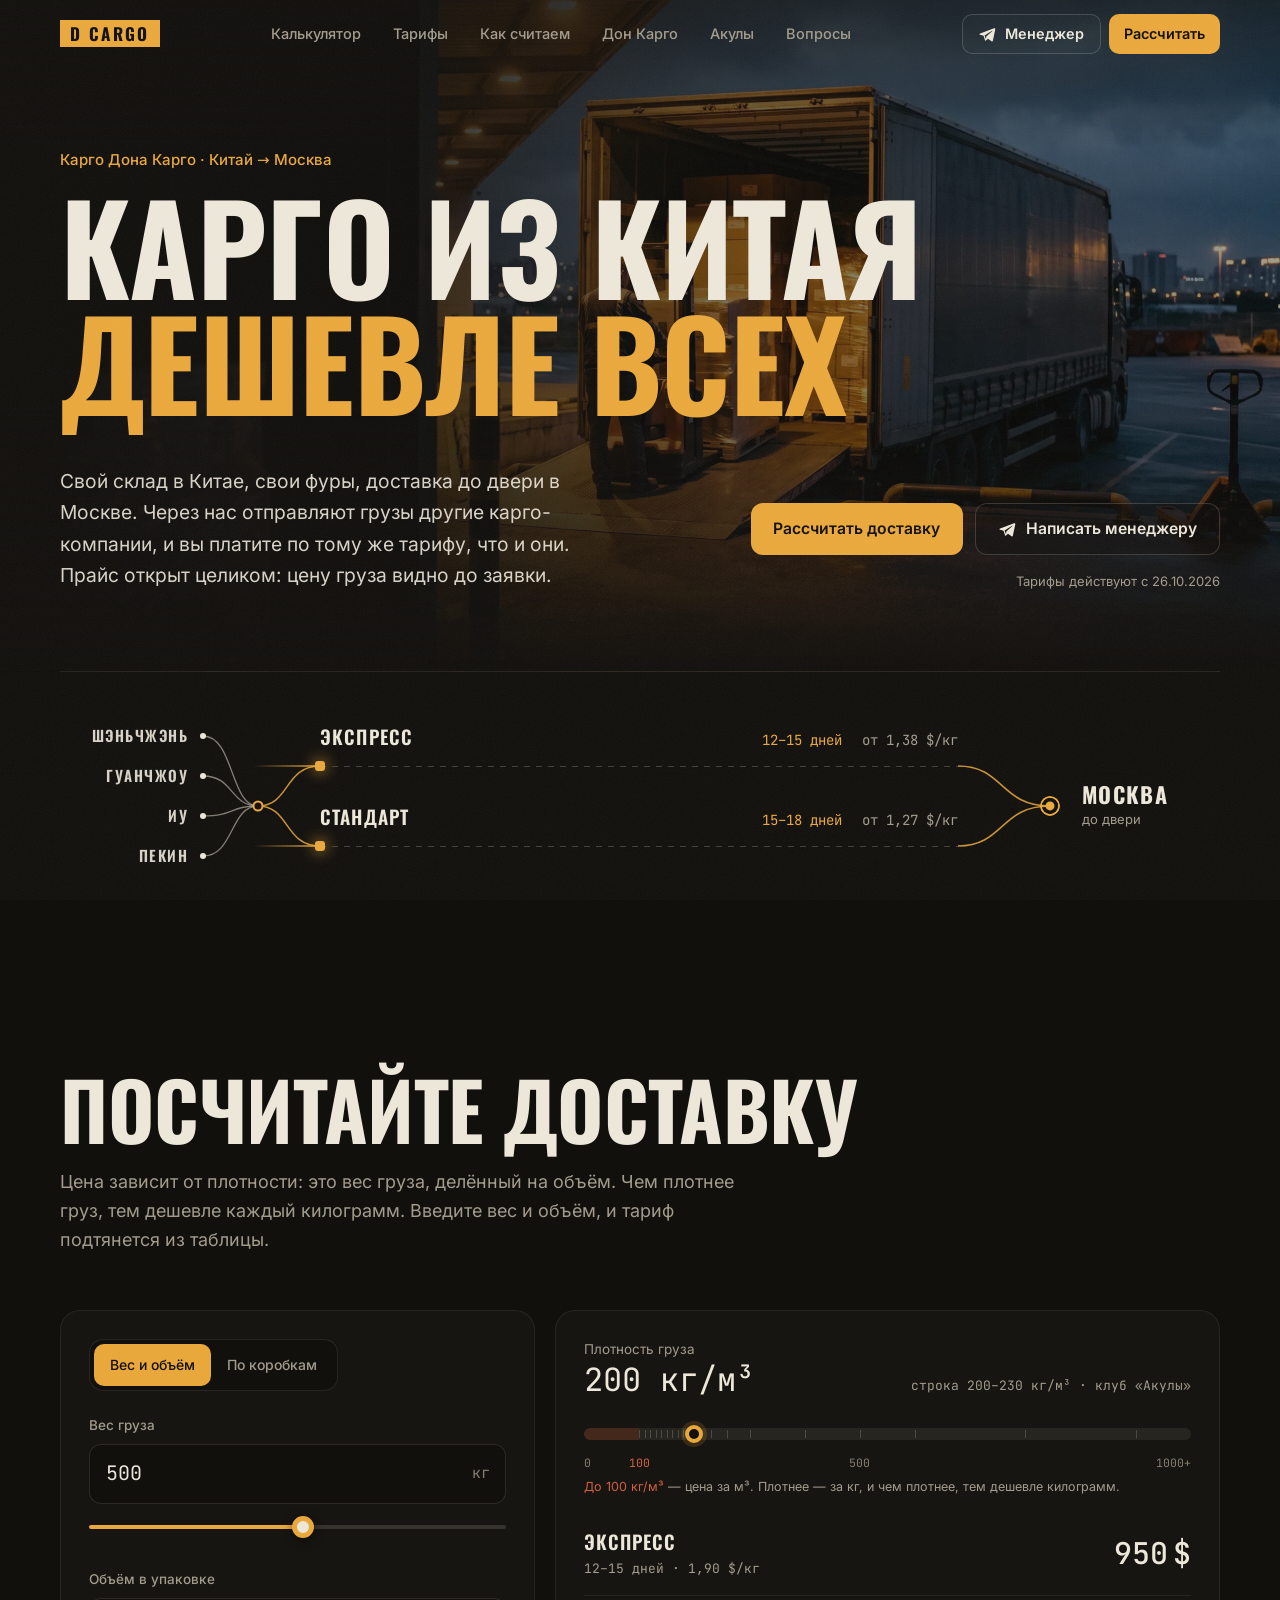
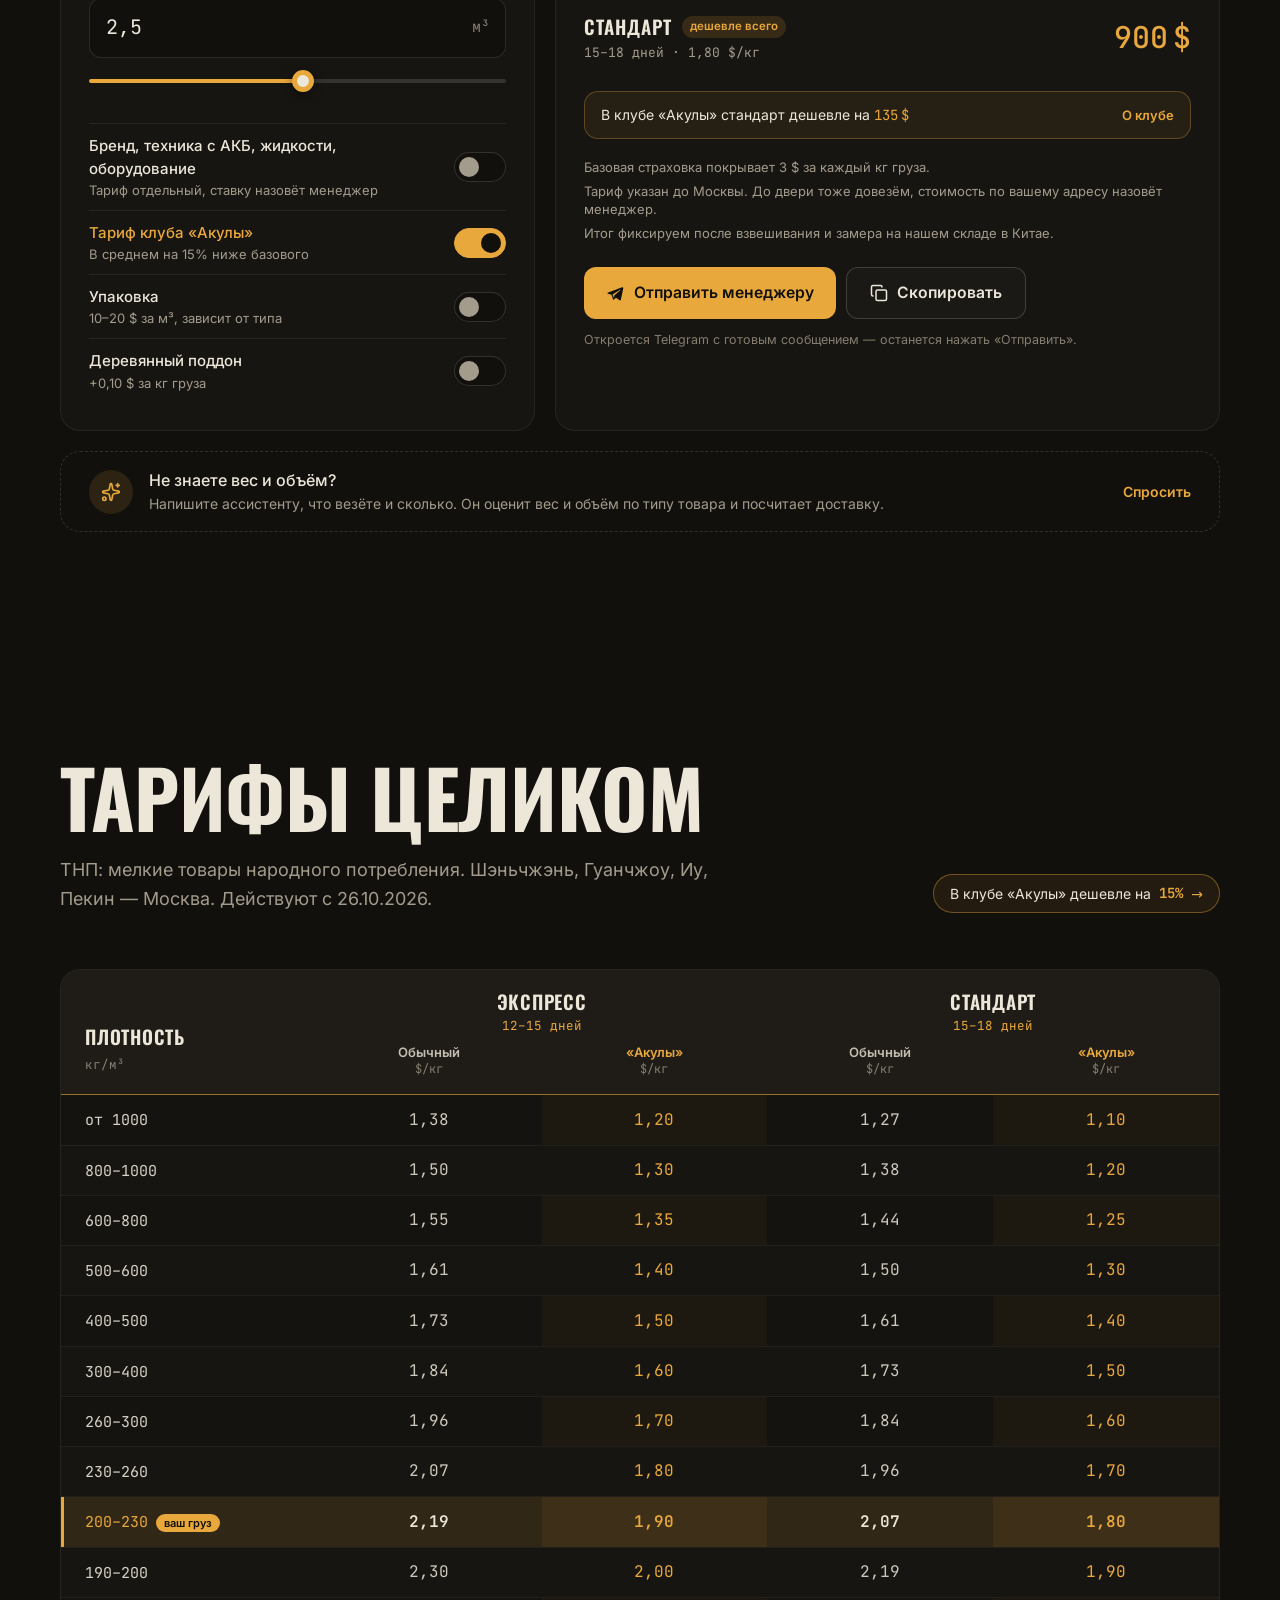
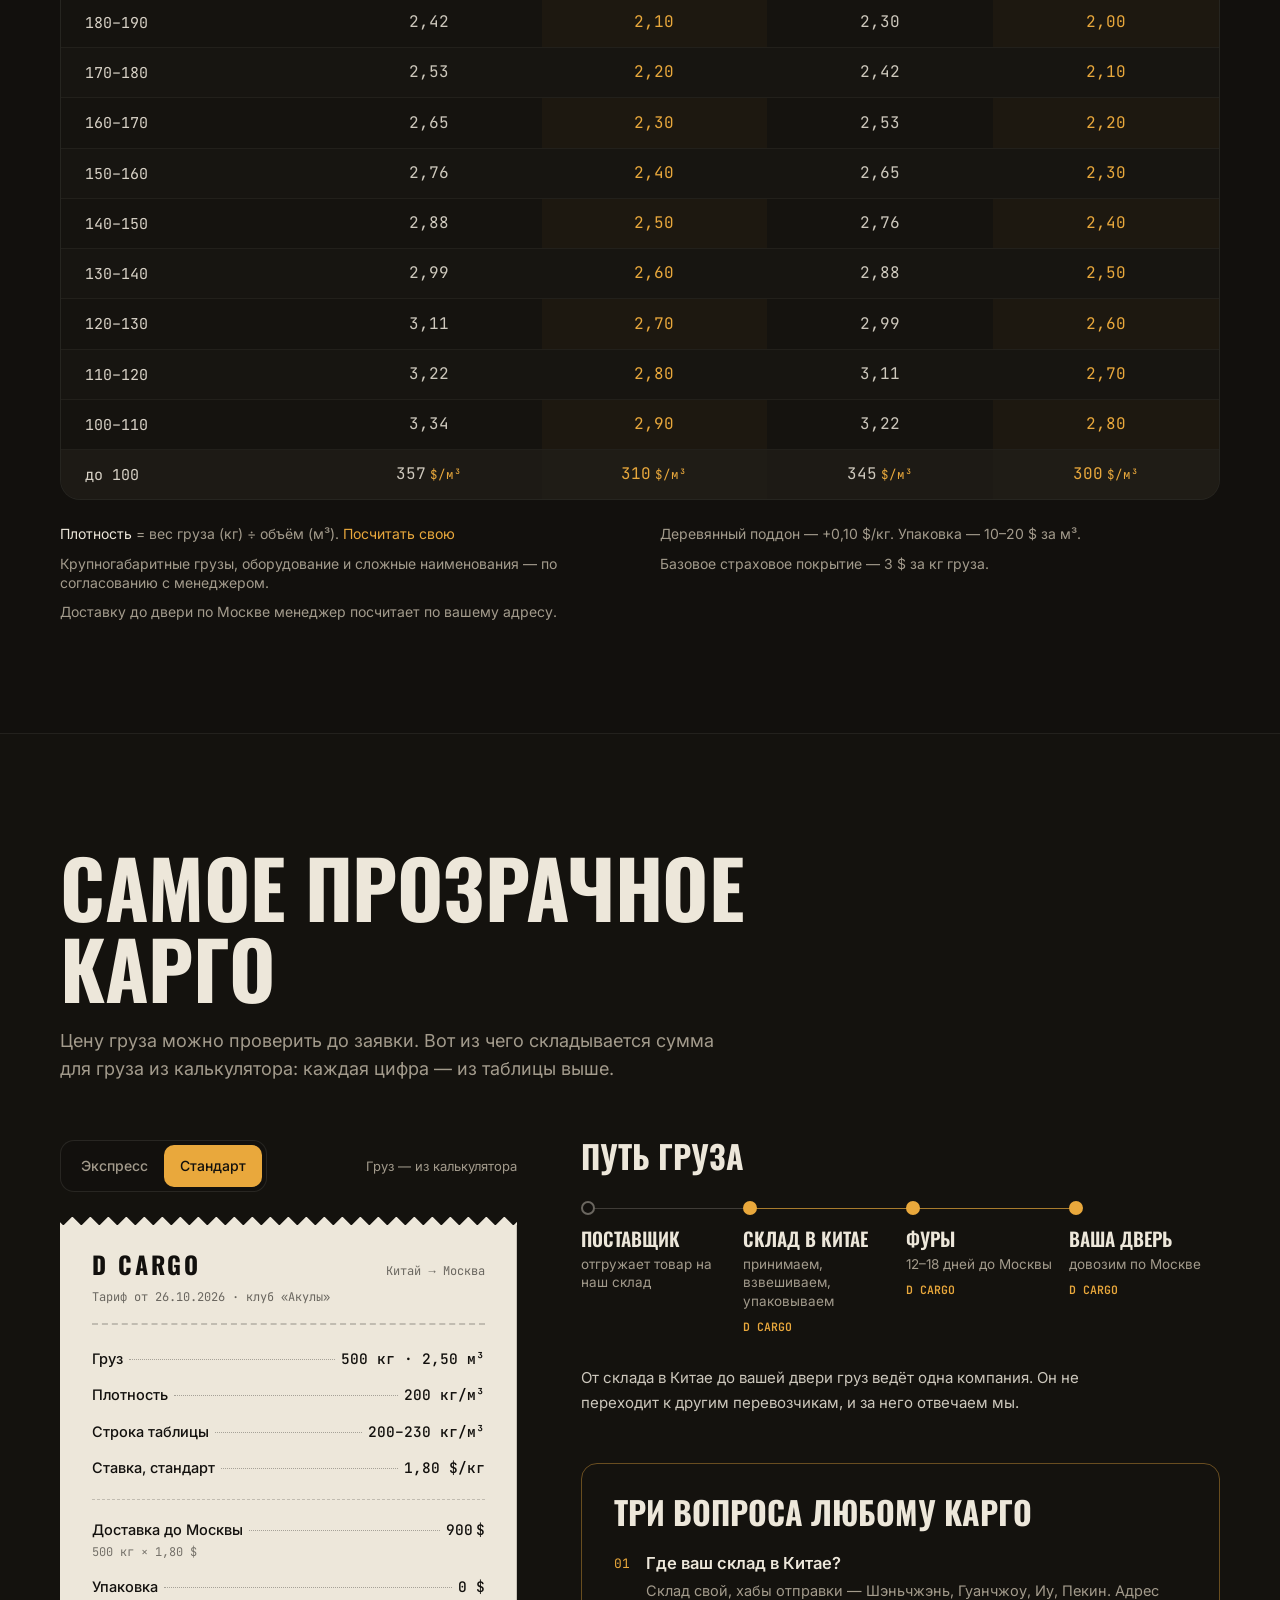
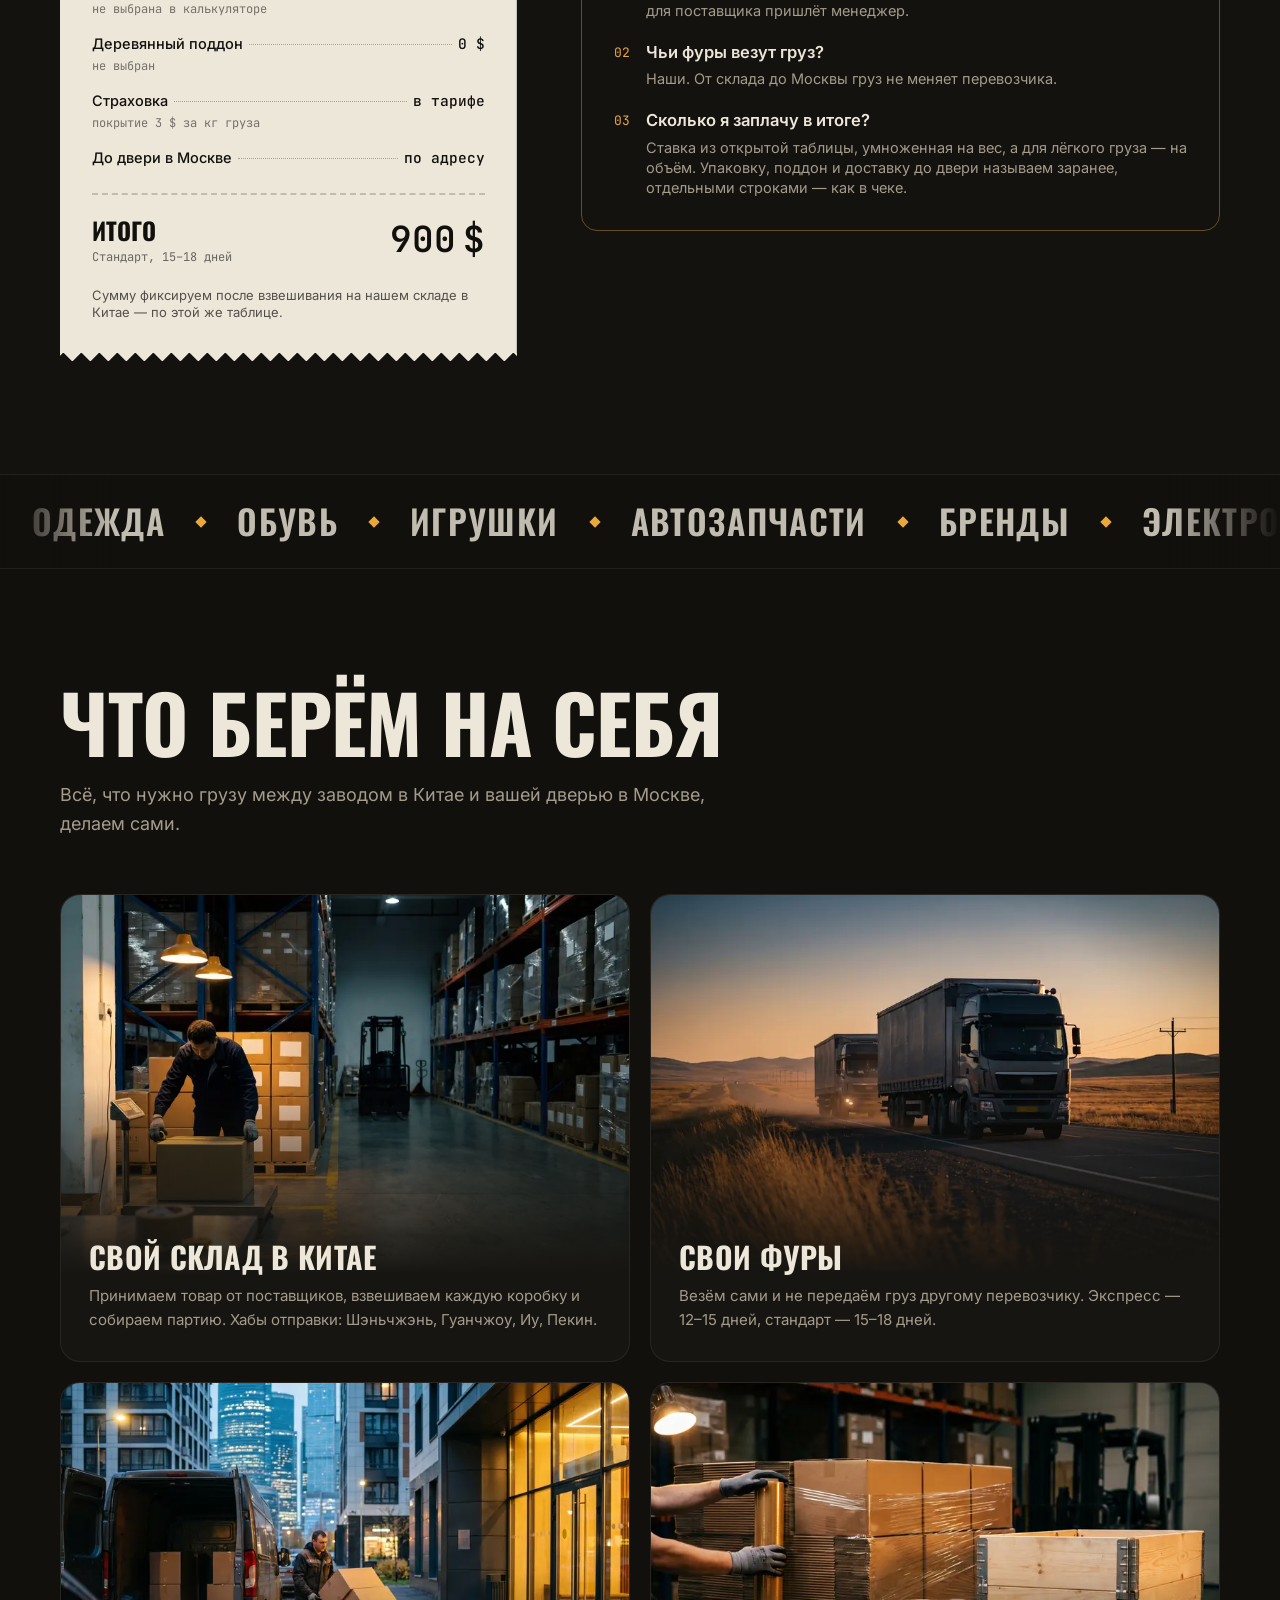
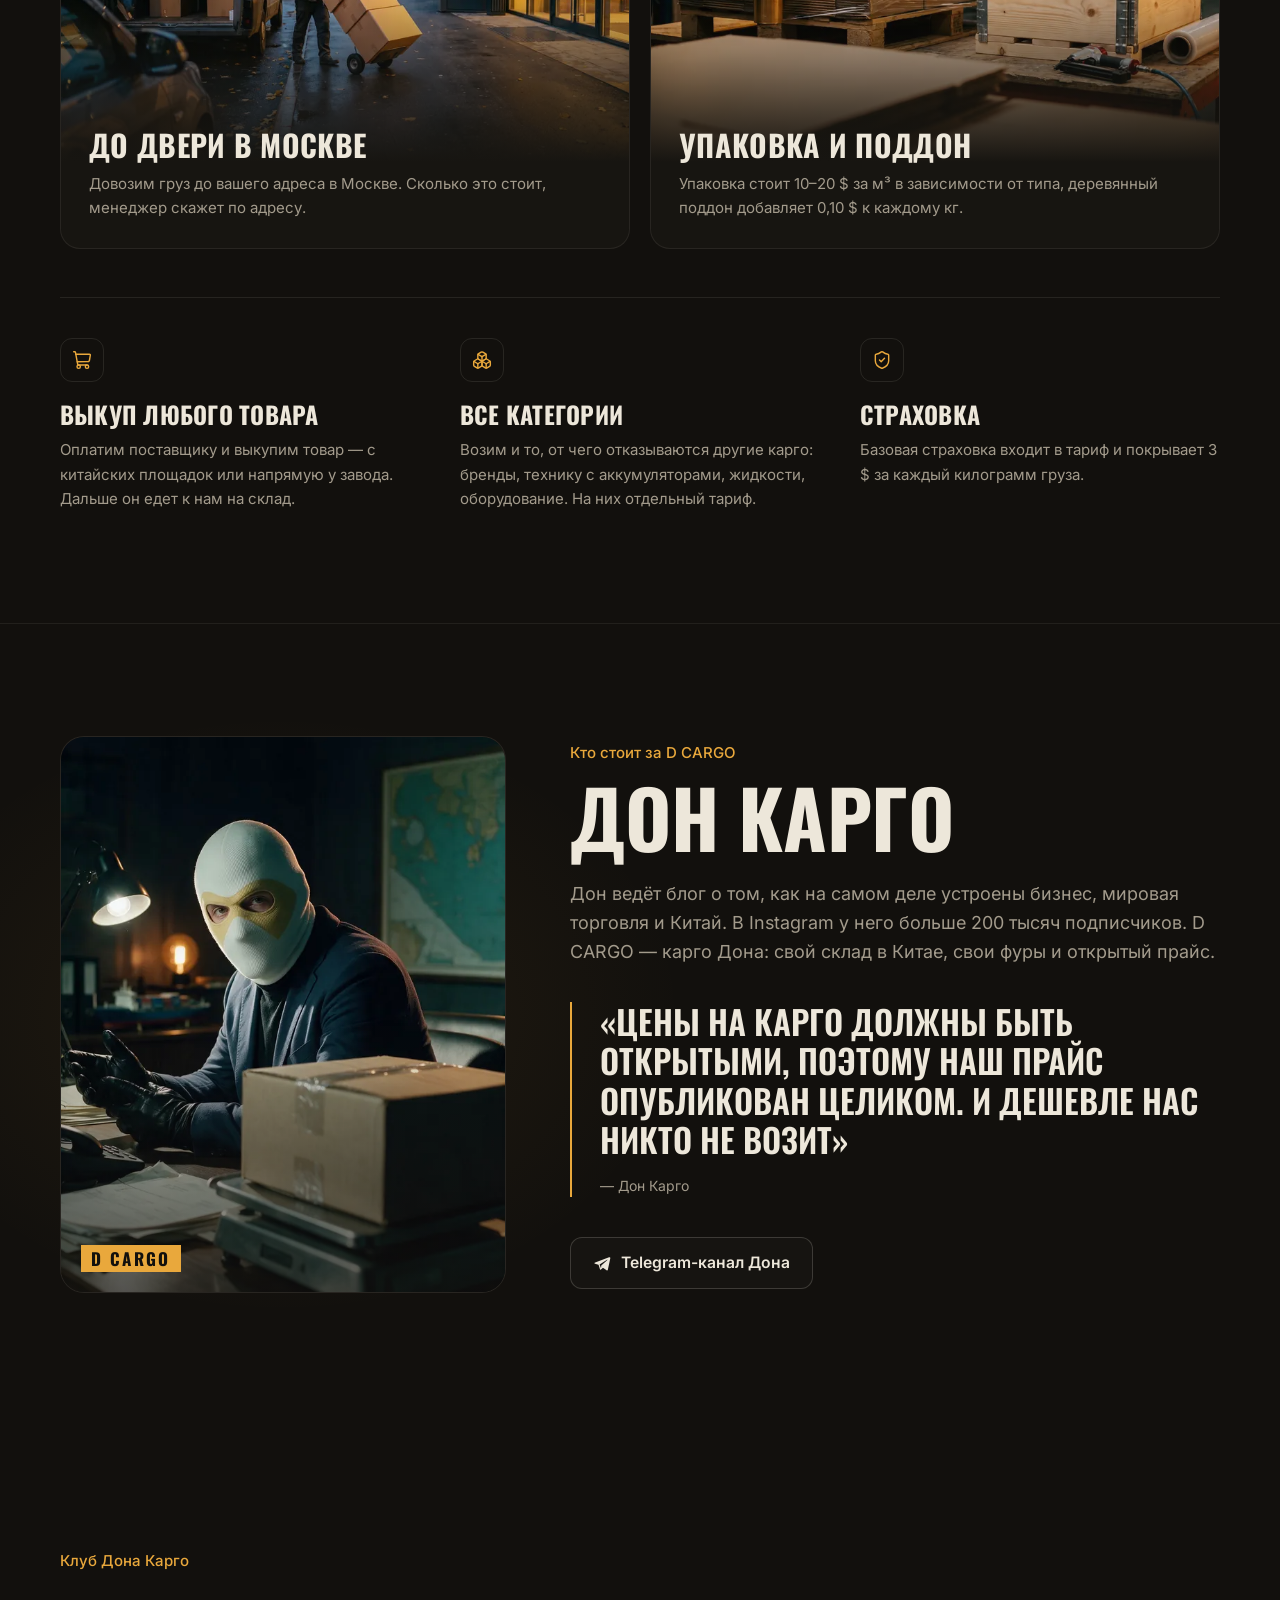
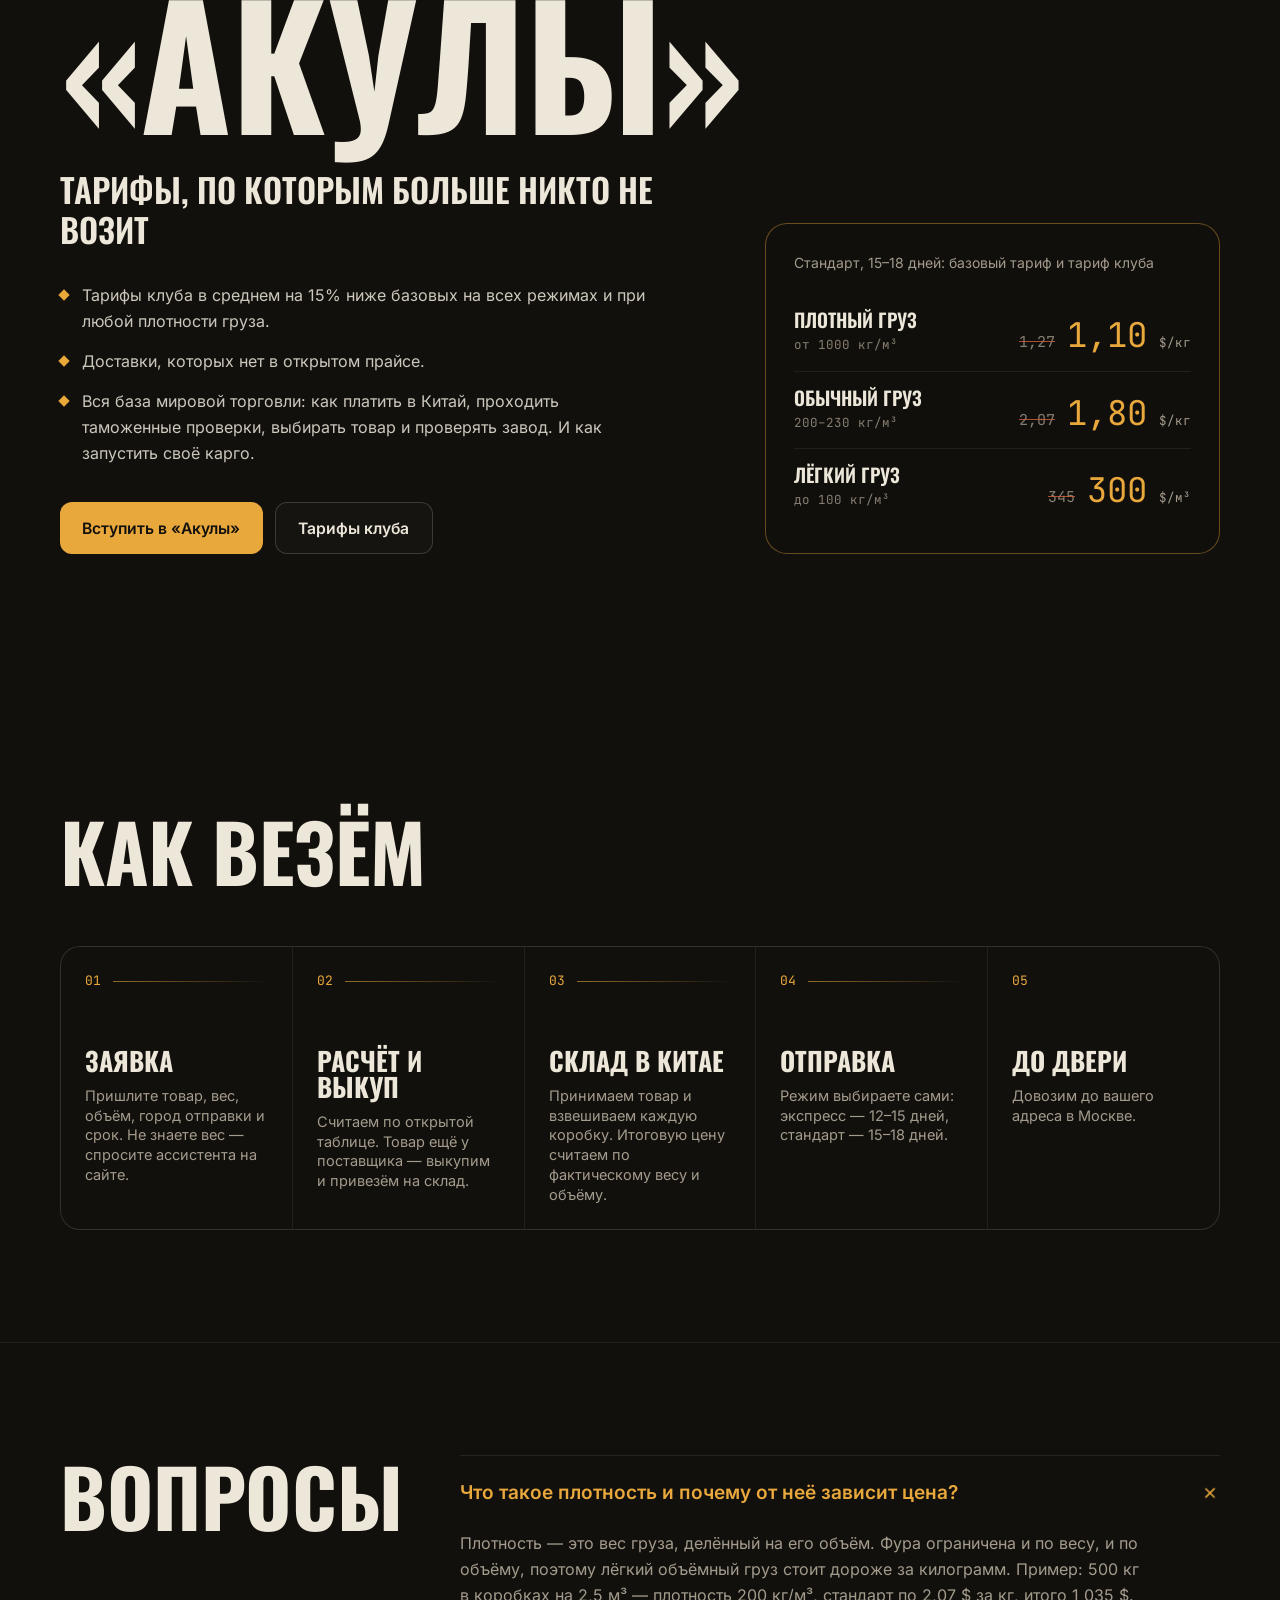
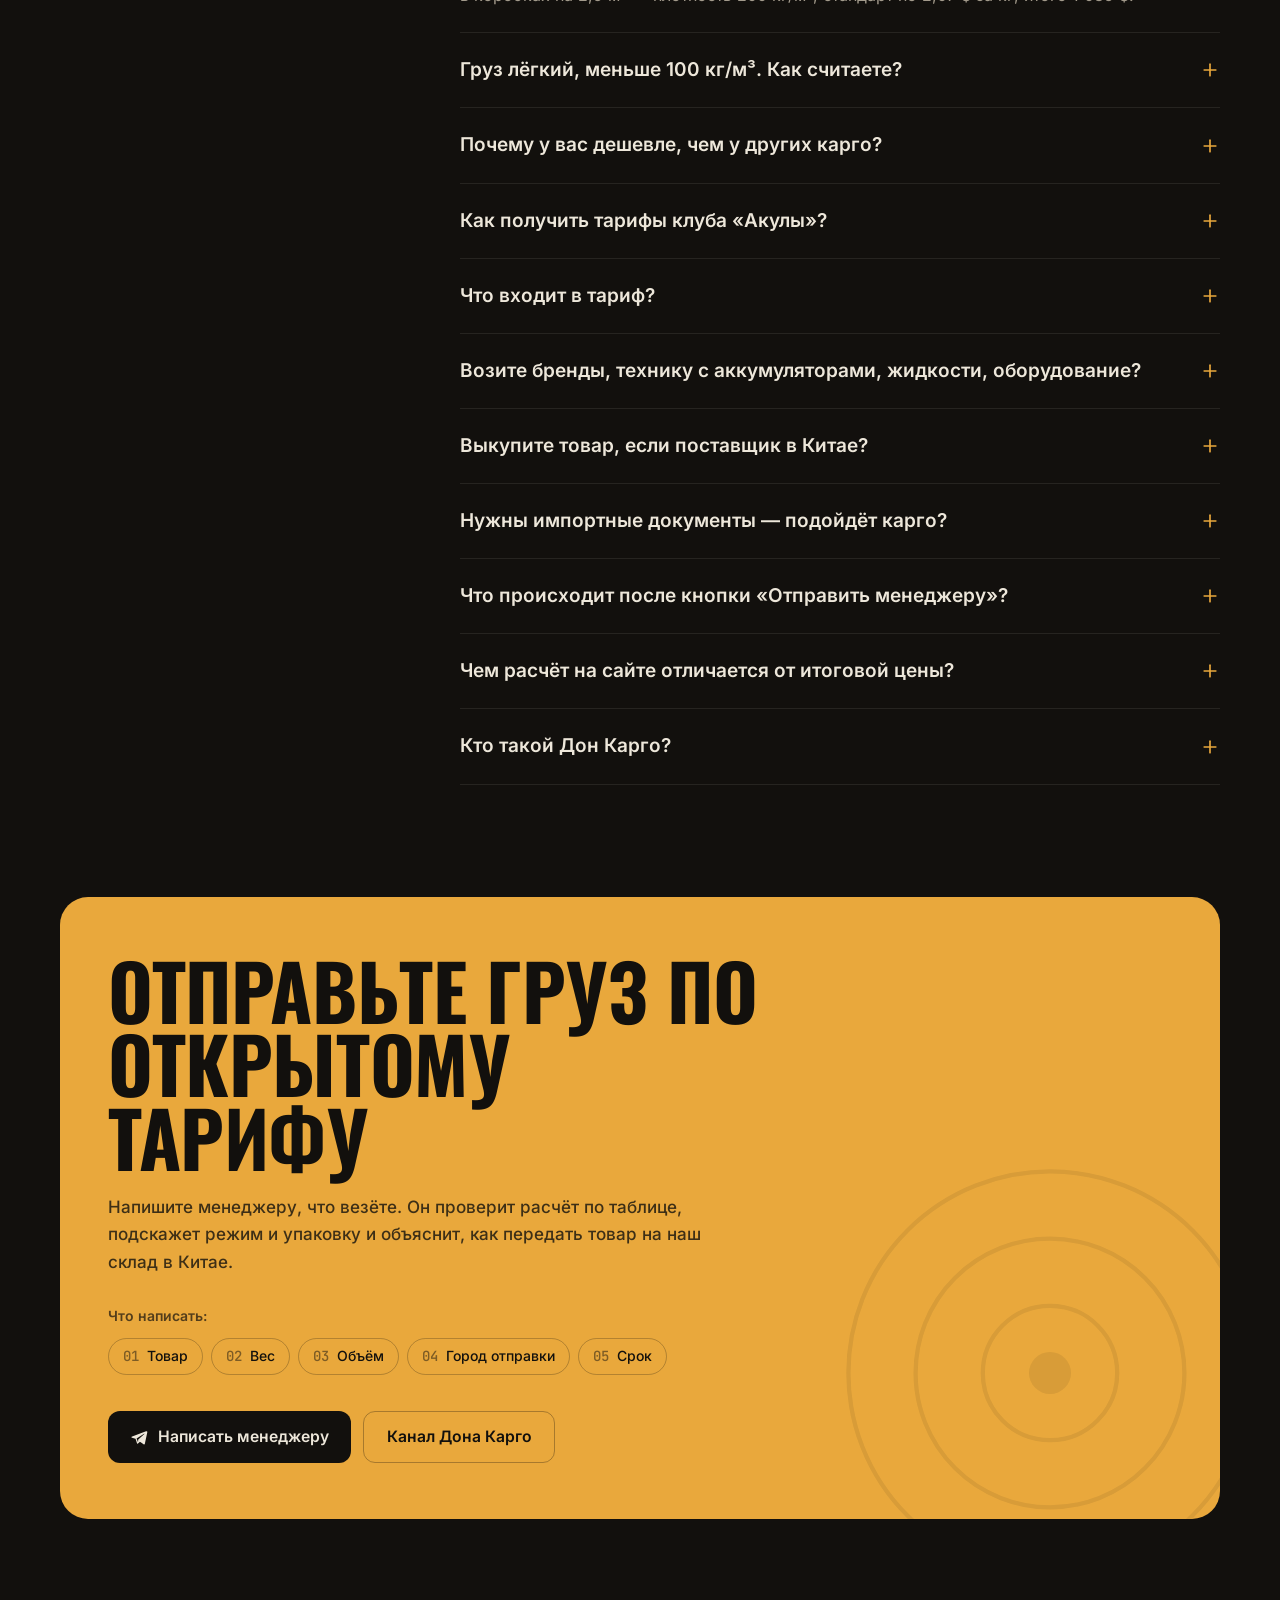
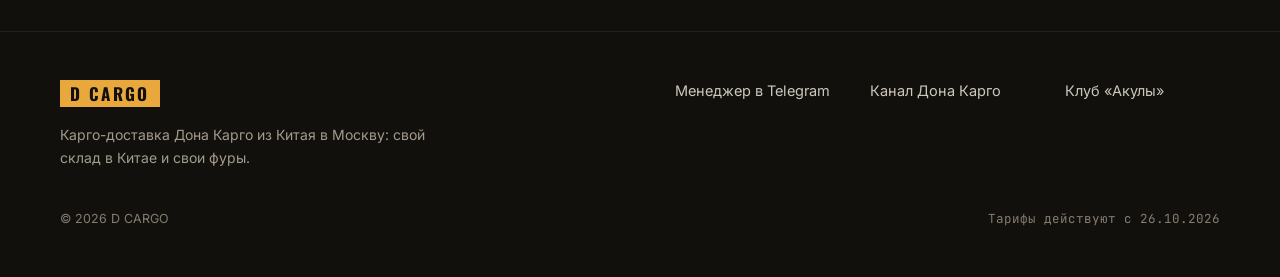
==== commit 0210fdce: "Калькулятор по умолчанию считает по тарифу клуба «Акулы» Co-Authored-By: Claude Opus 5.5 <noreply@an" ====
--- a/index.html
+++ b/index.html
@@ -35,7 +35,7 @@
             ${_}px !important;
             ${v}px !important;
           }
-        `),()=>{s.current?.removeAttribute(`data-motion-pop-id`),b.contains(y)&&b.removeChild(y)}},[t]),(0,z.jsx)(jc,{isPresent:t,childRef:s,sizeRef:c,pop:a,children:a===!1?e:y.cloneElement(e,{ref:u})})}var Nc=({children:e,initial:t,isPresent:n,onExitComplete:r,custom:i,presenceAffectsLayout:a,mode:o,anchorX:s,anchorY:c,root:l})=>{let u=x(Pc),d=(0,y.useId)(),f=(0,y.useRef)(n),p=(0,y.useRef)(r);S(()=>{f.current=n,p.current=r});let m=!0,h=(0,y.useMemo)(()=>(m=!1,{id:d,initial:t,isPresent:n,custom:i,onExitComplete:e=>{u.set(e,!0);for(let e of u.values())if(!e)return;r&&r()},register:e=>(u.set(e,!1),()=>{u.delete(e),!f.current&&!u.size&&p.current?.()})}),[n,u,r]);return a&&m&&(h={...h}),(0,y.useMemo)(()=>{u.forEach((e,t)=>u.set(t,!1))},[n]),y.useEffect(()=>{!n&&!u.size&&r&&r()},[n]),e=(0,z.jsx)(Mc,{pop:o===`popLayout`,isPresent:n,anchorX:s,anchorY:c,root:l,children:e}),(0,z.jsx)(C.Provider,{value:h,children:e})};function Pc(){return new Map}function Fc(e=!0){let t=(0,y.useContext)(C);if(t===null)return[!0,null];let{isPresent:n,onExitComplete:r,register:i}=t,a=(0,y.useId)();(0,y.useEffect)(()=>{if(e)return i(a)},[e]);let o=(0,y.useCallback)(()=>e&&r&&r(a),[a,r,e]);return!n&&r?[!1,o]:[!0]}var Ic=e=>e.key||``;function Lc(e){let t=[];return y.Children.forEach(e,e=>{(0,y.isValidElement)(e)&&t.push(e)}),t}var Rc=({children:e,custom:t,initial:n=!0,onExitComplete:r,presenceAffectsLayout:i=!0,mode:a=`sync`,propagate:o=!1,anchorX:s=`left`,anchorY:c=`top`,root:l})=>{let[u,d]=Fc(o),f=(0,y.useMemo)(()=>Lc(e),[e]),p=o&&!u?[]:f.map(Ic),m=(0,y.useRef)(!0),h=x(()=>new Map),g=(0,y.useRef)(new Set),[_,v]=(0,y.useState)(f),[C,ee]=(0,y.useState)(f);S(()=>{o&&!u&&!C.length&&d?.()},[u,o,C.length,d]),S(()=>{m.current=!1;for(let e=0;e<C.length;e++){let t=Ic(C[e]);p.includes(t)?(h.delete(t),g.current.delete(t)):h.get(t)!==!0&&h.set(t,!1)}},[C,p.length,p.join(`-`)]);let w=[];if(f!==_){let e=[...f],t=0;for(let n of C){let r=p.indexOf(Ic(n));r===-1?(e.splice(t++,0,n),w.push(n)):t=r+w.length+1}return w.every(e=>h.get(Ic(e)))?e=f:a===`wait`&&(e=w),ee(Lc(e)),v(f),null}let{forceRender:te}=(0,y.useContext)(b);return(0,z.jsx)(z.Fragment,{children:C.map(e=>{let _=Ic(e),y=o&&!u?!1:f===C||p.includes(_);return(0,z.jsx)(Nc,{isPresent:y,initial:!m.current||n?void 0:!1,custom:t,presenceAffectsLayout:i,mode:a,root:l,onExitComplete:y?void 0:()=>{if(g.current.has(_))return;if(h.has(_))g.current.add(_),h.set(_,!0);else return;let e=!0;h.forEach(t=>{t||(e=!1)}),e&&(te?.(),v([]),o&&d?.(),r&&r())},anchorX:s,anchorY:c,children:e},_)})})},zc=(0,y.createContext)({strict:!1}),Bc={animation:[`animate`,`variants`,`whileHover`,`whileTap`,`exit`,`whileInView`,`whileFocus`,`whileDrag`],exit:[`exit`],drag:[`drag`,`dragControls`],focus:[`whileFocus`],hover:[`whileHover`,`onHoverStart`,`onHoverEnd`],tap:[`whileTap`,`onTap`,`onTapStart`,`onTapCancel`],pan:[`onPan`,`onPanStart`,`onPanSessionStart`,`onPanEnd`],inView:[`whileInView`,`onViewportEnter`,`onViewportLeave`],layout:[`layout`,`layoutId`]},Vc=!1;function Hc(){if(Vc)return;let e={};for(let t in Bc)e[t]={isEnabled:e=>Bc[t].some(t=>!!e[t])};Ao(e),Vc=!0}function Uc(){return Hc(),jo()}function Wc(e){let t=Uc();for(let n in e)t[n]={...t[n],...e[n]};Ao(t)}function Gc({children:e,...t}){let n=(0,y.useContext)(Dc);t={...n,...t},t.transition=si(t.transition,n.transition),t.isStatic=x(()=>t.isStatic);let r=(0,y.useMemo)(()=>t,[JSON.stringify(t.transition),t.transformPagePoint,t.reducedMotion,t.skipAnimations,t.isValidProp]);return(0,z.jsx)(Dc.Provider,{value:r,children:e})}var Kc=(0,y.createContext)({});function qc(e,t){if(xo(e)){let{initial:t,animate:n}=e;return{initial:t===!1||vo(t)?t:void 0,animate:vo(n)?n:void 0}}return e.inherit===!1?{}:t}function Jc(e){let{initial:t,animate:n}=qc(e,(0,y.useContext)(Kc));return(0,y.useMemo)(()=>({initial:t,animate:n}),[Yc(t),Yc(n)])}function Yc(e){return Array.isArray(e)?e.join(` `):e}var Xc=()=>({style:{},transform:{},transformOrigin:{},vars:{}});function Zc(e,t,n){for(let r in t)!ki(t[r])&&!Lo(r,n)&&(e[r]=t[r])}function Qc({transformTemplate:e},t){return(0,y.useMemo)(()=>{let n=Xc();return na(n,t,e),Object.assign({},n.vars,n.style)},[t])}function $c(e,t){let n=e.style||{},r={};return Zc(r,n,e),Object.assign(r,Qc(e,t)),r}function el(e,t){let n={},r=$c(e,t);return e.drag&&e.dragListener!==!1&&(n.draggable=!1,r.userSelect=r.WebkitUserSelect=r.WebkitTouchCallout=`none`,r.touchAction=e.drag===!0?`none`:`pan-${e.drag===`x`?`y`:`x`}`),e.tabIndex===void 0&&(e.onTap||e.onTapStart||e.whileTap)&&(n.tabIndex=0),n.style=r,n}var tl=()=>({...Xc(),attrs:{}});function nl(e,t,n,r){let i=(0,y.useMemo)(()=>{let n=tl();return sa(n,t,Ho(r),e.transformTemplate,e.style),{...n.attrs,style:{...n.style}}},[t]);if(e.style){let t={};Zc(t,e.style,e),i.style={...t,...i.style}}return i}var rl=new Set(`animate.exit.variants.initial.style.values.transition.transformTemplate.custom.inherit.onBeforeLayoutMeasure.onAnimationStart.onAnimationComplete.onUpdate.onDragStart.onDrag.onDragEnd.onMeasureDragConstraints.onDirectionLock.onDragTransitionEnd._dragX._dragY.onHoverStart.onHoverEnd.onViewportEnter.onViewportLeave.globalTapTarget.propagate.ignoreStrict.viewport`.split(`.`));function il(e){return e.startsWith(`while`)||e.startsWith(`drag`)&&e!==`draggable`||e.startsWith(`layout`)||e.startsWith(`onTap`)||e.startsWith(`onPan`)||e.startsWith(`onLayout`)||rl.has(e)}function al(e,t){return e.startsWith(`on`)?!il(e):t?.(e)??!il(e)}function ol(e,t,n,r){let i={};for(let a in e)(a!==`values`||typeof e.values!=`object`)&&(ki(e[a])||(al(a,r)||n===!0&&il(a)||!t&&!il(a)||e.draggable&&a.startsWith(`onDrag`))&&(i[a]=e[a]));return i}var sl=[`animate`,`circle`,`defs`,`desc`,`ellipse`,`g`,`image`,`line`,`filter`,`marker`,`mask`,`metadata`,`path`,`pattern`,`polygon`,`polyline`,`rect`,`stop`,`switch`,`symbol`,`svg`,`text`,`tspan`,`use`,`view`];function cl(e){return typeof e!=`string`||e.includes(`-`)?!1:!!(sl.indexOf(e)>-1||/[A-Z]/u.test(e))}function ll(e,t,n,{latestValues:r},i,a=!1,o,s){let c=(o??cl(e)?nl:el)(t,r,i,e),l=ol(t,typeof e==`string`,a,s),u=e===y.Fragment?{}:{...l,...c,ref:n},{children:d}=t,f=(0,y.useMemo)(()=>ki(d)?d.get():d,[d]);return(0,y.createElement)(e,{...u,children:f})}function ul({scrapeMotionValuesFromProps:e,createRenderState:t},n,r,i){return{latestValues:dl(n,r,i,e),renderState:t()}}function dl(e,t,n,r){let i={},a=r(e,{});for(let e in a)i[e]=Bs(a[e]);let{initial:o,animate:s}=e,c=xo(e),l=So(e);t&&l&&!c&&e.inherit!==!1&&(o===void 0&&(o=t.initial),s===void 0&&(s=t.animate));let u=n?n.initial===!1:!1;u||=o===!1;let d=u?s:o;if(d&&typeof d!=`boolean`&&!_o(d)){let t=Array.isArray(d)?d:[d];for(let n=0;n<t.length;n++){let r=xi(e,t[n]);if(r){let{transitionEnd:e,transition:t,...n}=r;for(let e in n){let t=n[e];if(Array.isArray(t)){let e=u?t.length-1:0;t=t[e]}t!==null&&(i[e]=t)}for(let t in e)i[t]=e[t]}}}return i}var fl=e=>(t,n)=>{let r=(0,y.useContext)(Kc),i=(0,y.useContext)(C),a=()=>ul(e,t,r,i);return n?a():x(a)},pl=fl({scrapeMotionValuesFromProps:Ro,createRenderState:Xc}),ml=fl({scrapeMotionValuesFromProps:Wo,createRenderState:tl}),hl=Symbol.for(`motionComponentSymbol`);function gl(e,t,n){let r=(0,y.useRef)(n);(0,y.useInsertionEffect)(()=>{r.current=n});let i=(0,y.useRef)(null);return(0,y.useCallback)(n=>{n&&e.onMount?.(n),t&&(n?t.mount(n):t.unmount());let a=r.current;if(typeof a==`function`){if(n){let e=a(n);typeof e==`function`&&(i.current=e)}else i.current?(i.current(),i.current=null):a(n)}else a&&(a.current=n)},[t])}var _l=(0,y.createContext)({});function vl(e){return e&&typeof e==`object`&&Object.prototype.hasOwnProperty.call(e,`current`)}function yl(e,t,n,r,i,a){let{visualElement:o}=(0,y.useContext)(Kc),s=(0,y.useContext)(zc),c=(0,y.useContext)(C),l=(0,y.useContext)(Dc),u=l.reducedMotion,d=l.skipAnimations,f=(0,y.useRef)(null),p=(0,y.useRef)(!1);r||=s.renderer,!f.current&&r&&(f.current=r(e,{visualState:t,parent:o,props:n,presenceContext:c,blockInitialAnimation:c?c.initial===!1:!1,reducedMotionConfig:u,skipAnimations:d,isSVG:a}),p.current&&f.current&&(f.current.manuallyAnimateOnMount=!0));let m=f.current,h=(0,y.useContext)(_l);m&&!m.projection&&i&&(m.type===`html`||m.type===`svg`)&&bl(f.current,n,i,h);let g=(0,y.useRef)(!1);(0,y.useInsertionEffect)(()=>{m&&g.current&&m.update(n,c)});let _=n[Ni],v=(0,y.useRef)(!!_&&typeof window<`u`&&!window.MotionHandoffIsComplete?.(_)&&window.MotionHasOptimisedAnimation?.(_));return S(()=>{p.current&&m&&(m.animationState?.animateChanges(),m.enteringChildren=void 0)},[]),S(()=>{p.current=!0,m&&(g.current=!0,window.MotionIsMounted=!0,m.updateFeatures(),m.scheduleRenderMicrotask(),v.current&&m.animationState&&m.animationState.animateChanges())}),(0,y.useEffect)(()=>{m&&(!v.current&&m.animationState&&m.animationState.animateChanges(),v.current&&=(queueMicrotask(()=>{window.MotionHandoffMarkAsComplete?.(_)}),!1),m.enteringChildren=void 0)}),m}function bl(e,t,n,r){let{layoutId:i,layout:a,drag:o,dragConstraints:s,layoutScroll:c,layoutRoot:l,layoutAnchor:u,layoutCrossfade:d}=t;e.projection=new n(e.latestValues,t[`data-framer-portal-id`]?void 0:xl(e.parent)),e.projection.setOptions({layoutId:i,layout:a,alwaysMeasureLayout:!!o||s&&vl(s),visualElement:e,animationType:typeof a==`string`?a:`both`,initialPromotionConfig:r,crossfade:d,layoutScroll:c,layoutRoot:l,layoutAnchor:u})}function xl(e){if(e)return e.options.allowProjection===!1?xl(e.parent):e.projection}function B(e,{forwardMotionProps:t=!1,type:n}={},r,i){r&&Wc(r);let a=n?n===`svg`:cl(e),o=a?ml:pl;function s(n,s){let c,l={...(0,y.useContext)(Dc),...n,layoutId:Sl(n)},{isStatic:u,isValidProp:d}=l,f=Jc(n),p=o(n,u);if(!u&&typeof window<`u`){Cl(l,r);let t=wl(l);c=t.MeasureLayout,f.visualElement=yl(e,p,l,i,t.ProjectionNode,a)}return(0,z.jsxs)(Kc.Provider,{value:f,children:[c&&f.visualElement?(0,z.jsx)(c,{visualElement:f.visualElement,...l}):null,ll(e,n,gl(p,f.visualElement,s),p,u,t,a,d)]})}s.displayName=`motion.${typeof e==`string`?e:`create(${e.displayName??e.name??``})`}`;let c=(0,y.forwardRef)(s);return c[hl]=e,c}function Sl({layoutId:e}){let t=(0,y.useContext)(b).id;return t&&e!==void 0?t+`-`+e:e}function Cl(e,t){(0,y.useContext)(zc).strict}function wl(e){let{drag:t,layout:n}=Uc();if(!t&&!n)return{};let r={...t,...n};return{MeasureLayout:t?.isEnabled(e)||n?.isEnabled(e)?r.MeasureLayout:void 0,ProjectionNode:r.ProjectionNode}}function Tl(e,t){if(typeof Proxy>`u`)return B;let n=new Map,r=(n,r)=>B(n,r,e,t);return new Proxy((e,t)=>r(e,t),{get:(i,a)=>a===`create`?r:(n.has(a)||n.set(a,B(a,void 0,e,t)),n.get(a))})}var El=(e,t)=>t.isSVG??cl(e)?new Go(t):new Bo(t,{allowProjection:e!==y.Fragment}),Dl=class extends Po{constructor(e){super(e),e.animationState||=I(e)}updateAnimationControlsSubscription(){let{animate:e}=this.node.getProps();_o(e)&&(this.unmountControls=e.subscribe(this.node))}mount(){this.updateAnimationControlsSubscription()}update(){let{animate:e}=this.node.getProps(),{animate:t}=this.node.prevProps||{};e!==t&&this.updateAnimationControlsSubscription()}unmount(){this.node.animationState.reset(),this.unmountControls?.()}},Ol=0,kl={animation:{Feature:Dl},exit:{Feature:class extends Po{constructor(){super(...arguments),this.id=Ol++}update(){let{presenceContext:e,prevPresenceContext:t,animationState:n}=this.node;if(!e||!n)return;let{isPresent:r,onExitComplete:i}=e,a=t?.isPresent;if(r===a)return;if(r&&a===!1){if(this.exit===!0){let{initial:e}=this.node.getProps();if(e&&!Array.isArray(e)){let{transition:t,transitionEnd:n,...r}=Si(this.node,e)||{};for(let e in r)this.node.getValue(e)?.jump(r[e])}this.node.blockInitialAnimation=!1,n.reset(),n.animateChanges()}else n.setActive(`exit`,!1);this.exit=void 0;return}let o=this.exit=n.setActive(`exit`,!r);i&&!r&&o.then(()=>{this.exit===o&&(this.exit=!0,i(this.id))})}mount(){let{register:e,onExitComplete:t}=this.node.presenceContext||{};t&&t(this.id),e&&(this.unmount=e(this.id))}unmount(){}}}};function Al(e){return{point:{x:e.pageX,y:e.pageY}}}var jl=e=>t=>Ia(t)&&e(t,Al(t));function Ml(e,t,n,r){return Is(e,t,jl(n),r)}var Nl=({current:e})=>e?e.ownerDocument.defaultView:null,Pl=(e,t)=>Math.abs(e-t);function Fl(e,t){let n=Pl(e.x,t.x),r=Pl(e.y,t.y);return Math.sqrt(n**2+r**2)}var Il=new Set([`auto`,`scroll`]),Ll=class{constructor(e,t,{transformPagePoint:n,contextWindow:r=window,dragSnapToOrigin:i=!1,distanceThreshold:a=3,element:o}={}){if(this.startEvent=null,this.lastMoveEvent=null,this.lastMoveEventInfo=null,this.lastRawMoveEventInfo=null,this.handlers={},this.contextWindow=window,this.scrollPositions=new Map,this.removeScrollListeners=null,this.onElementScroll=e=>{this.handleScroll(e.target)},this.onWindowScroll=()=>{this.handleScroll(window)},this.updatePoint=()=>{if(!(this.lastMoveEvent&&this.lastMoveEventInfo))return;this.hasPendingMove=!1,this.lastRawMoveEventInfo&&(this.lastMoveEventInfo=Rl(this.lastRawMoveEventInfo,this.transformPagePoint));let e=Bl(this.lastMoveEventInfo,this.history),t=this.startEvent!==null,n=Fl(e.offset,{x:0,y:0})>=this.distanceThreshold;if(!t&&!n)return;let{point:r}=e;this.history.push({...r,timestamp:Pe.now()});let{onStart:i,onMove:a}=this.handlers;t||(i&&i(this.lastMoveEvent,e),this.startEvent=this.lastMoveEvent),a&&a(this.lastMoveEvent,e)},this.handlePointerMove=(e,t)=>{this.lastMoveEvent=e,this.lastRawMoveEventInfo=t,this.lastMoveEventInfo=Rl(t,this.transformPagePoint),this.hasPendingMove=!0,M.update(this.updatePoint,!0)},this.handlePointerUp=(e,t)=>{this.hasPendingMove&&this.updatePoint(),this.end();let{onEnd:n,onSessionEnd:r,resumeAnimation:i}=this.handlers;if((this.dragSnapToOrigin||!this.startEvent)&&i&&i(),!(this.lastMoveEvent&&this.lastMoveEventInfo))return;let a=Bl(e.type===`pointercancel`?this.lastMoveEventInfo:Rl(t,this.transformPagePoint),this.history);this.startEvent&&n&&n(e,a),r&&r(e,a)},!Ia(e))return;this.dragSnapToOrigin=i,this.handlers=t,this.transformPagePoint=n,this.distanceThreshold=a,this.contextWindow=r||window;let s=Rl(Al(e),this.transformPagePoint),{point:c}=s,{timestamp:l}=k;this.history=[{...c,timestamp:l}];let{onSessionStart:u}=t;u&&u(e,Bl(s,this.history));let d={passive:!0,capture:!0};this.removeListeners=se(Ml(this.contextWindow,`pointermove`,this.handlePointerMove,d),Ml(this.contextWindow,`pointerup`,this.handlePointerUp,d),Ml(this.contextWindow,`pointercancel`,this.handlePointerUp,d)),o&&this.startScrollTracking(o)}startScrollTracking(e){let t=e.parentElement;for(;t;){let e=getComputedStyle(t);(Il.has(e.overflowX)||Il.has(e.overflowY))&&this.scrollPositions.set(t,{x:t.scrollLeft,y:t.scrollTop}),t=t.parentElement}this.scrollPositions.set(window,{x:window.scrollX,y:window.scrollY}),window.addEventListener(`scroll`,this.onElementScroll,{capture:!0}),window.addEventListener(`scroll`,this.onWindowScroll),this.removeScrollListeners=()=>{window.removeEventListener(`scroll`,this.onElementScroll,{capture:!0}),window.removeEventListener(`scroll`,this.onWindowScroll)}}handleScroll(e){let t=this.scrollPositions.get(e);if(!t)return;let n=e===window,r=n?{x:window.scrollX,y:window.scrollY}:{x:e.scrollLeft,y:e.scrollTop},i={x:r.x-t.x,y:r.y-t.y};(i.x!==0||i.y!==0)&&(n?this.lastMoveEventInfo&&(this.lastMoveEventInfo.point.x+=i.x,this.lastMoveEventInfo.point.y+=i.y):this.history.length>0&&(this.history[0].x-=i.x,this.history[0].y-=i.y),this.scrollPositions.set(e,r),M.update(this.updatePoint,!0))}updateHandlers(e){this.handlers=e}end(){this.removeListeners&&this.removeListeners(),this.removeScrollListeners&&this.removeScrollListeners(),this.scrollPositions.clear(),Zt(this.updatePoint)}};function Rl(e,t){return t?{point:t(e.point)}:e}function zl(e,t){return{x:e.x-t.x,y:e.y-t.y}}function Bl({point:e},t){return{point:e,delta:zl(e,Hl(t)),offset:zl(e,Vl(t)),velocity:Ul(t,.1)}}function Vl(e){return e[0]}function Hl(e){return e[e.length-1]}function Ul(e,t){if(e.length<2)return{x:0,y:0};let n=e.length-1,r=null,i=Hl(e);for(;n>=0&&(r=e[n],!(i.timestamp-r.timestamp>ue(t)));)n--;if(!r)return{x:0,y:0};r===e[0]&&e.length>2&&i.timestamp-r.timestamp>ue(t)*2&&(r=e[1]);let a=de(i.timestamp-r.timestamp);if(a===0)return{x:0,y:0};let o={x:(i.x-r.x)/a,y:(i.y-r.y)/a};return o.x===1/0&&(o.x=0),o.y===1/0&&(o.y=0),o}function Wl(e,{min:t,max:n},r){return t!==void 0&&e<t?e=r?j(t,e,r.min):Math.max(e,t):n!==void 0&&e>n&&(e=r?j(n,e,r.max):Math.min(e,n)),e}function Gl(e,t,n){return{min:t===void 0?void 0:e.min+t,max:n===void 0?void 0:e.max+n-(e.max-e.min)}}function Kl(e,{top:t,left:n,bottom:r,right:i}){return{x:Gl(e.x,n,i),y:Gl(e.y,t,r)}}function ql(e,t){let n=t.min-e.min,r=t.max-e.max;return t.max-t.min<e.max-e.min&&([n,r]=[r,n]),{min:n,max:r}}function Jl(e,t){return{x:ql(e.x,t.x),y:ql(e.y,t.y)}}function Yl(e,t){let n=.5,r=R(e),i=R(t);return i>r?n=ce(t.min,t.max-r,e.min):r>i&&(n=ce(e.min,e.max-i,t.min)),te(0,1,n)}function Xl(e,t){let n={};return t.min!==void 0&&(n.min=t.min-e.min),t.max!==void 0&&(n.max=t.max-e.min),n}var Zl=.35;function Ql(e=Zl){return e===!1?e=0:e===!0&&(e=Zl),{x:$l(e,`left`,`right`),y:$l(e,`top`,`bottom`)}}function $l(e,t,n){return{min:eu(e,t),max:eu(e,n)}}function eu(e,t){return typeof e==`number`?e:e[t]||0}var tu=new WeakMap,nu=class{constructor(e){this.openDragLock=null,this.isDragging=!1,this.currentDirection=null,this.originPoint={x:0,y:0},this.constraints=!1,this.hasMutatedConstraints=!1,this.elastic=ho(),this.latestPointerEvent=null,this.latestPanInfo=null,this.visualElement=e}start(e,{snapToCursor:t=!1,distanceThreshold:n}={}){let{presenceContext:r}=this.visualElement;if(r&&r.isPresent===!1)return;let i=e=>{t&&this.snapToCursor(e),this.stopAnimation()},a=(e,t)=>{let{drag:n,dragPropagation:r,onDragStart:i}=this.getProps();if(n&&!r&&(this.openDragLock&&this.openDragLock(),this.openDragLock=ja(n),!this.openDragLock))return;this.latestPointerEvent=e,this.latestPanInfo=t,this.isDragging=!0,this.currentDirection=null,this.resolveConstraints(),this.visualElement.projection&&(this.visualElement.projection.isAnimationBlocked=!0,this.visualElement.projection.target=void 0),Cs(e=>{let t=this.getAxisMotionValue(e).get()||0;if(rt.test(t)){let{projection:n}=this.visualElement;if(n&&n.layout){let r=n.layout.layoutBox[e];r&&(t=R(r)*(parseFloat(t)/100))}}this.originPoint[e]=t}),i&&M.update(()=>i(e,t),!1,!0),ji(this.visualElement,`transform`);let{animationState:a}=this.visualElement;a&&a.setActive(`whileDrag`,!0)},o=(e,t)=>{this.latestPointerEvent=e,this.latestPanInfo=t;let{dragPropagation:n,dragDirectionLock:r,onDirectionLock:i,onDrag:a}=this.getProps();if(!n&&!this.openDragLock)return;let{offset:o}=t;r&&this.currentDirection===null?(this.currentDirection=ou(o),this.currentDirection!==null&&i&&i(this.currentDirection)):(this.updateAxis(`x`,t.point,o),this.updateAxis(`y`,t.point,o),this.visualElement.render(),a&&M.update(()=>a(e,t),!1,!0))},s=(e,t)=>{this.latestPointerEvent=e,this.latestPanInfo=t,this.stop(e,t),this.latestPointerEvent=null,this.latestPanInfo=null},c=()=>{let{dragSnapToOrigin:e}=this.getProps();(e||this.constraints)&&this.startAnimation({x:0,y:0})},{dragSnapToOrigin:l}=this.getProps();this.panSession=new Ll(e,{onSessionStart:i,onStart:a,onMove:o,onSessionEnd:s,resumeAnimation:c},{transformPagePoint:this.visualElement.getTransformPagePoint(),dragSnapToOrigin:l,distanceThreshold:n,contextWindow:Nl(this.visualElement),element:this.visualElement.current})}stop(e,t){let n=e||this.latestPointerEvent,r=t||this.latestPanInfo,i=this.isDragging;if(this.cancel(),!i||!r||!n)return;let{velocity:a}=r;this.startAnimation(a);let{onDragEnd:o}=this.getProps();o&&M.postRender(()=>o(n,r))}cancel(){this.isDragging=!1;let{projection:e,animationState:t}=this.visualElement;e&&(e.isAnimationBlocked=!1),this.endPanSession();let{dragPropagation:n}=this.getProps();!n&&this.openDragLock&&(this.openDragLock(),this.openDragLock=null),t&&t.setActive(`whileDrag`,!1)}endPanSession(){this.panSession&&this.panSession.end(),this.panSession=void 0}updateAxis(e,t,n){let{drag:r}=this.getProps();if(!n||!au(e,r,this.currentDirection))return;let i=this.getAxisMotionValue(e),a=this.originPoint[e]+n[e];this.constraints&&this.constraints[e]&&(a=Wl(a,this.constraints[e],this.elastic[e])),i.set(a)}resolveConstraints(){let{dragConstraints:e,dragElastic:t}=this.getProps(),n=this.visualElement.projection&&!this.visualElement.projection.layout?this.visualElement.projection.measure(!1):this.visualElement.projection?.layout,r=this.constraints;e&&vl(e)?this.constraints||=this.resolveRefConstraints():this.constraints=e&&n?Kl(n.layoutBox,e):!1,this.elastic=Ql(t),r!==this.constraints&&!vl(e)&&n&&this.constraints&&!this.hasMutatedConstraints&&Cs(e=>{this.constraints!==!1&&this.getAxisMotionValue(e)&&(this.constraints[e]=Xl(n.layoutBox[e],this.constraints[e]))})}resolveRefConstraints(){let{dragConstraints:e,onMeasureDragConstraints:t}=this.getProps();if(!e||!vl(e))return!1;let n=e.current,{projection:r}=this.visualElement;if(!r||!r.layout)return!1;r.root&&(r.root.scroll=void 0,r.root.updateScroll());let i=Ea(n,r.root,this.visualElement.getTransformPagePoint()),a=Jl(r.layout.layoutBox,i);if(t){let e=t(la(a));this.hasMutatedConstraints=!!e,e&&(a=ca(e))}return a}startAnimation(e){let{drag:t,dragMomentum:n,dragElastic:r,dragTransition:i,dragSnapToOrigin:a,onDragTransitionEnd:o}=this.getProps(),s=this.constraints||{},c=Cs(o=>{if(!au(o,t,this.currentDirection))return;let c=s&&s[o]||{};(a===!0||a===o)&&(c={min:0,max:0});let l=r?200:1e6,u=r?40:1e7,d={type:`inertia`,velocity:n?e[o]:0,bounceStiffness:l,bounceDamping:u,timeConstant:750,restDelta:1,restSpeed:10,...i,...c};return this.startAxisValueAnimation(o,d)});return Promise.all(c).then(o)}startAxisValueAnimation(e,t){let n=this.getAxisMotionValue(e);return ji(this.visualElement,e),n.start(gi(e,n,0,t,this.visualElement,!1))}stopAnimation(){Cs(e=>this.getAxisMotionValue(e).stop())}getAxisMotionValue(e){let t=`_drag${e.toUpperCase()}`;return this.visualElement.getProps()[t]||this.visualElement.getValue(e,this.visualElement.latestValues[e]??0)}snapToCursor({clientX:e,clientY:t}){let{drag:n}=this.getProps(),r={x:e,y:t},i=this.visualElement.getTransformPagePoint()?.(r)||r,a=this.visualElement.measureViewportBox();Cs(e=>{if(!au(e,n,this.currentDirection))return;let t=this.getAxisMotionValue(e),{min:r,max:o}=a[e];t.set((t.get()||0)+i[e]-j(r,o,.5))})}scalePositionWithinConstraints(){if(!this.visualElement.current)return;let{drag:e,dragConstraints:t}=this.getProps(),{projection:n}=this.visualElement;if(!vl(t)||!n||!this.constraints)return;this.stopAnimation();let r=this.constraints,i={x:0,y:0};Cs(e=>{let t=this.getAxisMotionValue(e).get();i[e]=Yl({min:t,max:t},r[e])});let{transformTemplate:a}=this.visualElement.getProps();this.visualElement.current.style.transform=a?a({},``):`none`,n.root&&n.root.updateScroll(),n.updateLayout(),this.constraints=!1,this.resolveConstraints(),Cs(t=>{let n=this.getAxisMotionValue(t);if(!au(t,e,null)||!n.get())return;let{min:r,max:a}=this.constraints[t];n.set(j(r,a,i[t]))}),this.visualElement.render()}addListeners(){if(!this.visualElement.current)return;tu.set(this.visualElement,this);let e=this.visualElement.current,t=Ml(e,`pointerdown`,t=>{let{drag:n,dragListener:r=!0}=this.getProps(),i=t.target,a=i!==e&&Ba(i);n&&r&&!a&&this.start(t)}),n,r=()=>{let{dragConstraints:t}=this.getProps();vl(t)&&t.current&&(this.constraints=this.resolveRefConstraints(),n||=iu(e,t.current,()=>this.scalePositionWithinConstraints()))},{projection:i}=this.visualElement,a=i.addEventListener(`measure`,r);i&&!i.layout&&(i.root&&i.root.updateScroll(),i.updateLayout()),M.read(r);let o=Is(window,`resize`,()=>this.scalePositionWithinConstraints()),s=i.addEventListener(`didUpdate`,(({delta:e,hasLayoutChanged:t})=>{this.isDragging&&t&&(Cs(t=>{let n=this.getAxisMotionValue(t);n&&(this.originPoint[t]+=e[t].translate,n.set(n.get()+e[t].translate))}),this.visualElement.render())}));return()=>{o(),t(),a(),s&&s(),n&&n()}}getProps(){let e=this.visualElement.getProps(),{drag:t=!1,dragDirectionLock:n=!1,dragPropagation:r=!1,dragConstraints:i=!1,dragElastic:a=Zl,dragMomentum:o=!0}=e;return{...e,drag:t,dragDirectionLock:n,dragPropagation:r,dragConstraints:i,dragElastic:a,dragMomentum:o}}};function ru(e){let t=!0;return()=>{t?t=!1:e()}}function iu(e,t,n){let r=so(e,ru(n)),i=so(t,ru(n));return()=>{r(),i()}}function au(e,t,n){return(t===!0||t===e)&&(n===null||n===e)}function ou(e,t=10){let n=null;return Math.abs(e.y)>t?n=`y`:Math.abs(e.x)>t&&(n=`x`),n}var su=class extends Po{constructor(e){super(e),this.removeGroupControls=oe,this.removeListeners=oe,this.controls=new nu(e)}mount(){let{dragControls:e}=this.node.getProps();e&&(this.removeGroupControls=e.subscribe(this.controls)),this.removeListeners=this.controls.addListeners()||oe}update(){let{dragControls:e}=this.node.getProps(),{dragControls:t}=this.node.prevProps||{};e!==t&&(this.removeGroupControls(),e&&(this.removeGroupControls=e.subscribe(this.controls)))}unmount(){this.removeGroupControls(),this.removeListeners(),this.controls.isDragging||this.controls.endPanSession()}},cu=e=>(t,n)=>{e&&M.update(()=>e(t,n),!1,!0)},V=class extends Po{constructor(){super(...arguments),this.removePointerDownListener=oe}onPointerDown(e){this.session=new Ll(e,this.createPanHandlers(),{transformPagePoint:this.node.getTransformPagePoint(),contextWindow:Nl(this.node)})}createPanHandlers(){let{onPanSessionStart:e,onPanStart:t,onPan:n,onPanEnd:r}=this.node.getProps();return{onSessionStart:cu(e),onStart:cu(t),onMove:cu(n),onEnd:(e,t)=>{delete this.session,r&&M.postRender(()=>r(e,t))}}}mount(){this.removePointerDownListener=Ml(this.node.current,`pointerdown`,e=>this.onPointerDown(e))}update(){this.session&&this.session.updateHandlers(this.createPanHandlers())}unmount(){this.removePointerDownListener(),this.session&&this.session.end()}},lu=!1,uu=class extends y.Component{componentDidMount(){let{visualElement:e,layoutGroup:t,switchLayoutGroup:n,layoutId:r}=this.props,{projection:i}=e;i&&(t.group&&t.group.add(i),n&&n.register&&r&&n.register(i),lu&&i.root.didUpdate(),i.addEventListener(`animationComplete`,()=>{this.safeToRemove()}),i.setOptions({...i.options,layoutDependency:this.props.layoutDependency,onExitComplete:()=>this.safeToRemove()})),Us.hasEverUpdated=!0}getSnapshotBeforeUpdate(e){let{layoutDependency:t,visualElement:n,drag:r,isPresent:i}=this.props,{projection:a}=n;return a&&(a.isPresent=i,e.layoutDependency!==t&&a.setOptions({...a.options,layoutDependency:t}),lu=!0,r||e.layoutDependency!==t||t===void 0||e.isPresent!==i?a.willUpdate():this.safeToRemove(),e.isPresent!==i&&(i?a.promote():a.relegate()||M.postRender(()=>{let e=a.getStack();(!e||!e.members.length)&&this.safeToRemove()}))),null}componentDidUpdate(){let{visualElement:e,layoutAnchor:t}=this.props,{projection:n}=e;n&&(n.options.layoutAnchor=t,n.root.didUpdate(),Da.postRender(()=>{!n.currentAnimation&&n.isLead()&&this.safeToRemove()}))}componentWillUnmount(){let{visualElement:e,layoutGroup:t,switchLayoutGroup:n}=this.props,{projection:r}=e;lu=!0,r&&(r.scheduleCheckAfterUnmount(),t&&t.group&&t.group.remove(r),n&&n.deregister&&n.deregister(r))}safeToRemove(){let{safeToRemove:e}=this.props;e&&e()}render(){return null}};function du(e){let[t,n]=Fc(),r=(0,y.useContext)(b);return(0,z.jsx)(uu,{...e,layoutGroup:r,switchLayoutGroup:(0,y.useContext)(_l),isPresent:t,safeToRemove:n})}var fu={pan:{Feature:V},drag:{Feature:su,ProjectionNode:Ec,MeasureLayout:du}};function pu(e,t,n){let{props:r}=e;e.animationState&&r.whileHover&&e.animationState.setActive(`whileHover`,n===`Start`);let i=r[`onHover`+n];i&&M.postRender(()=>i(t,Al(t)))}var mu=class extends Po{mount(){let{current:e}=this.node;e&&(this.unmount=Pa(e,(e,t)=>(pu(this.node,t,`Start`),e=>pu(this.node,e,`End`))))}unmount(){}},hu=class extends Po{constructor(){super(...arguments),this.isActive=!1}onFocus(){let e=!1;try{e=this.node.current.matches(`:focus-visible`)}catch{e=!0}e&&this.node.animationState&&(this.node.animationState.setActive(`whileFocus`,!0),this.isActive=!0)}onBlur(){this.isActive&&this.node.animationState&&(this.node.animationState.setActive(`whileFocus`,!1),this.isActive=!1)}mount(){this.unmount=se(Is(this.node.current,`focus`,()=>this.onFocus()),Is(this.node.current,`blur`,()=>this.onBlur()))}unmount(){}};function gu(e,t,n){let{props:r}=e;if(e.current instanceof HTMLButtonElement&&e.current.disabled)return;e.animationState&&r.whileTap&&e.animationState.setActive(`whileTap`,n===`Start`);let i=r[`onTap`+(n===`End`?``:n)];i&&M.postRender(()=>i(t,Al(t)))}var _u=class extends Po{mount(){let{current:e}=this.node;if(!e)return;let{globalTapTarget:t,propagate:n}=this.node.props;this.unmount=qa(e,(e,t)=>(gu(this.node,t,`Start`),(e,{success:t})=>gu(this.node,e,t?`End`:`Cancel`)),{useGlobalTarget:t,stopPropagation:n?.tap===!1})}unmount(){}},vu=new WeakMap,yu=new WeakMap,bu=e=>{let t=vu.get(e.target);t&&t(e)},xu=e=>{e.forEach(bu)};function Su({root:e,...t}){let n=e||document;yu.has(n)||yu.set(n,{});let r=yu.get(n),i=JSON.stringify(t);return r[i]||(r[i]=new IntersectionObserver(xu,{root:e,...t})),r[i]}function Cu(e,t,n){let r=Su(t);return vu.set(e,n),r.observe(e),()=>{vu.delete(e),r.unobserve(e)}}var wu={some:0,all:1},Tu=class extends Po{constructor(){super(...arguments),this.hasEnteredView=!1,this.isInView=!1}startObserver(){this.stopObserver?.();let{viewport:e={}}=this.node.getProps(),{root:t,margin:n,amount:r=`some`,once:i}=e,a={root:t?t.current:void 0,rootMargin:n,threshold:typeof r==`number`?r:wu[r]},o=e=>{let{isIntersecting:t}=e;if(this.isInView===t||(this.isInView=t,i&&!t&&this.hasEnteredView))return;t&&(this.hasEnteredView=!0),this.node.animationState&&this.node.animationState.setActive(`whileInView`,t);let{onViewportEnter:n,onViewportLeave:r}=this.node.getProps(),a=t?n:r;a&&a(e)};this.stopObserver=Cu(this.node.current,a,o)}mount(){this.startObserver()}update(){if(typeof IntersectionObserver>`u`)return;let{props:e,prevProps:t}=this.node;[`amount`,`margin`,`root`].some(Eu(e,t))&&this.startObserver()}unmount(){this.stopObserver?.(),this.hasEnteredView=!1,this.isInView=!1}};function Eu({viewport:e={}},{viewport:t={}}={}){return n=>e[n]!==t[n]}var Du={inView:{Feature:Tu},tap:{Feature:_u},focus:{Feature:hu},hover:{Feature:mu}},Ou={layout:{ProjectionNode:Ec,MeasureLayout:du}},ku=Tl({...kl,...Du,...fu,...Ou},El);function Au(){!To.current&&Do();let[e]=(0,y.useState)(wo.current);return e}var ju=g(),H=ku,Mu={siteUrl:`https://don-cargo.com`,channelUrl:`https://t.me/don_cargo`,sharksUrl:`https://t.me/akulycargobot`,sharksBot:`akulycargobot`,managerTelegram:`doncargo_help`,managerWhatsapp:``,showClubRates:!0,doorDeliveryIncluded:!1,apiBase:``,yandexMetrikaId:``},Nu={validFrom:`26.10.2026`,from:[`Шэньчжэнь`,`Гуанчжоу`,`Иу`,`Пекин`],to:`Москва`,goods:`ТНП — мелкие товары народного потребления`,modes:[{id:`express`,name:`Экспресс`,days:`12–15`},{id:`standard`,name:`Стандарт`,days:`15–18`}],base:{name:`Базовый тариф`,perKg:[[1e3,1.38,1.27],[800,1.5,1.38],[600,1.55,1.44],[500,1.61,1.5],[400,1.73,1.61],[300,1.84,1.73],[260,1.96,1.84],[230,2.07,1.96],[200,2.19,2.07],[190,2.3,2.19],[180,2.42,2.3],[170,2.53,2.42],[160,2.65,2.53],[150,2.76,2.65],[140,2.88,2.76],[130,2.99,2.88],[120,3.11,2.99],[110,3.22,3.11],[100,3.34,3.22]],perM3Below:[357,345]},club:{name:`Тариф клуба «Акулы»`,perKg:[[1e3,1.2,1.1],[800,1.3,1.2],[600,1.35,1.25],[500,1.4,1.3],[400,1.5,1.4],[300,1.6,1.5],[260,1.7,1.6],[230,1.8,1.7],[200,1.9,1.8],[190,2,1.9],[180,2.1,2],[170,2.2,2.1],[160,2.3,2.2],[150,2.4,2.3],[140,2.5,2.4],[130,2.6,2.5],[120,2.7,2.6],[110,2.8,2.7],[100,2.9,2.8]],perM3Below:[310,300]},clubDiscountLabel:15,palletPerKg:.1,packagingPerM3:[10,20],insurancePerKg:3};function Pu(e){let t=e;return!!(t&&Array.isArray(t.modes)&&t.base&&Array.isArray(t.base.perKg)&&t.base.perKg.length>0)}var Fu=(0,y.createContext)({config:Mu,tariffs:Nu});function Iu({children:e}){let[t,n]=(0,y.useState)({config:Mu,tariffs:Nu});return(0,y.useEffect)(()=>{let e=window.DCARGO_CONFIG,r=window.DCARGO_TARIFFS,i={config:{...Mu,...e||{}},tariffs:Pu(r)?r:Nu};JSON.stringify(i)!==JSON.stringify(t)&&n(i)},[]),(0,y.useEffect)(()=>{let e=String(t.config.yandexMetrikaId||``).trim();if(!e||document.getElementById(`ym-tag`))return;let n=window,r=function(...e){(r.a=r.a||[]).push(e)};r.l=Date.now(),n.ym=r;let i=document.createElement(`script`);i.id=`ym-tag`,i.async=!0,i.src=`https://mc.yandex.ru/metrika/tag.js`,document.head.appendChild(i),window.ym?.(Number(e),`init`,{clickmap:!0,trackLinks:!0,accurateTrackBounce:!0,webvisor:!0})},[t.config.yandexMetrikaId]),(0,z.jsx)(Fu.Provider,{value:t,children:e})}function Lu(){return(0,y.useContext)(Fu)}function U(e){try{let t=Number(window.DCARGO_CONFIG?.yandexMetrikaId||Mu.yandexMetrikaId);t&&window.ym&&window.ym(t,`reachGoal`,e)}catch{}}function Ru(){let{config:e}=Lu();return(0,y.useMemo)(()=>{let t=String(e.managerTelegram||``).replace(/^@/,``).trim(),n=String(e.managerWhatsapp||``).replace(/\D/g,``),r=String(e.sharksBot||``).replace(/^@/,``).trim();return{channel:e.channelUrl,sharks:e.sharksUrl,sharksJoin:r?`https://t.me/${r}`:e.sharksUrl,hasWhatsapp:n.length>=10,telegram:e=>`https://t.me/${t}${e?`?text=${encodeURIComponent(e.slice(0,3500))}`:``}`,whatsapp:e=>`https://wa.me/${n}${e?`?text=${encodeURIComponent(e.slice(0,3500))}`:``}`,telegramHandle:t}},[e.managerTelegram,e.managerWhatsapp,e.channelUrl,e.sharksUrl,e.sharksBot])}var zu=(0,y.createContext)(null);function Bu({children:e}){let[t,n]=(0,y.useState)(`base`),[r,i]=(0,y.useState)(null),[a,o]=(0,y.useState)(null),[s,c]=(0,y.useState)(!1),[l,u]=(0,y.useState)(``),d=(0,y.useCallback)(e=>{e&&u(e),c(!0)},[]),f=(0,y.useCallback)(()=>c(!1),[]),p=(0,y.useCallback)(()=>u(``),[]),m=(0,y.useMemo)(()=>({plan:t,setPlan:n,density:r,setDensity:i,cargo:a,setCargo:o,assistantOpen:s,openAssistant:d,closeAssistant:f,assistantPrefill:l,clearPrefill:p}),[t,r,a,s,d,f,l,p]);return(0,z.jsx)(zu.Provider,{value:m,children:e})}function Vu(){let e=(0,y.useContext)(zu);if(!e)throw Error(`UiProvider missing`);return e}var Hu=`1.3.26`;function Uu(e,t,n){return Math.max(e,Math.min(t,n))}function Wu(e,t,n){return(1-n)*e+n*t}function Gu(e,t,n,r){return Wu(e,t,1-Math.exp(-n*r))}function Ku(e,t){return(e%t+t)%t}var qu=class{isRunning=!1;value=0;from=0;to=0;currentTime=0;lerp;duration;easing;onUpdate;advance(e){if(!this.isRunning)return;let t=!1;if(this.duration&&this.easing){this.currentTime+=e;let n=Uu(0,this.currentTime/this.duration,1);t=n>=1;let r=t?1:this.easing(n);this.value=this.from+(this.to-this.from)*r}else this.lerp?(this.value=Gu(this.value,this.to,this.lerp*60,e),Math.round(this.value)===Math.round(this.to)&&(this.value=this.to,t=!0)):(this.value=this.to,t=!0);t&&this.stop(),this.onUpdate?.(this.value,t)}stop(){this.isRunning=!1}fromTo(e,t,{lerp:n,duration:r,easing:i,onStart:a,onUpdate:o}){this.from=this.value=e,this.to=t,this.lerp=n,this.duration=r,this.easing=i,this.currentTime=0,this.isRunning=!0,a?.(),this.onUpdate=o}};function Ju(e,t){let n;return function(...r){clearTimeout(n),n=setTimeout(()=>{n=void 0,e.apply(this,r)},t)}}var Yu=class{width=0;height=0;scrollHeight=0;scrollWidth=0;debouncedResize;wrapperResizeObserver;contentResizeObserver;constructor(e,t,{autoResize:n=!0,debounce:r=250}={}){this.wrapper=e,this.content=t,n&&(this.debouncedResize=Ju(this.resize,r),this.wrapper instanceof Window?window.addEventListener(`resize`,this.debouncedResize):(this.wrapperResizeObserver=new ResizeObserver(this.debouncedResize),this.wrapperResizeObserver.observe(this.wrapper)),this.contentResizeObserver=new ResizeObserver(this.debouncedResize),this.contentResizeObserver.observe(this.content)),this.resize()}destroy(){this.wrapperResizeObserver?.disconnect(),this.contentResizeObserver?.disconnect(),this.wrapper===window&&this.debouncedResize&&window.removeEventListener(`resize`,this.debouncedResize)}resize=()=>{this.onWrapperResize(),this.onContentResize()};onWrapperResize=()=>{this.wrapper instanceof Window?(this.width=window.innerWidth,this.height=window.innerHeight):(this.width=this.wrapper.clientWidth,this.height=this.wrapper.clientHeight)};onContentResize=()=>{this.wrapper instanceof Window?(this.scrollHeight=this.content.scrollHeight,this.scrollWidth=this.content.scrollWidth):(this.scrollHeight=this.wrapper.scrollHeight,this.scrollWidth=this.wrapper.scrollWidth)};get limit(){return{x:this.scrollWidth-this.width,y:this.scrollHeight-this.height}}},Xu=class{events={};emit(e,...t){let n=this.events[e]||[];for(let e=0,r=n.length;e<r;e++)n[e]?.(...t)}on(e,t){return this.events[e]?this.events[e].push(t):this.events[e]=[t],()=>{this.events[e]=this.events[e]?.filter(e=>t!==e)}}off(e,t){this.events[e]=this.events[e]?.filter(e=>t!==e)}destroy(){this.events={}}},Zu=100/6,Qu={passive:!1};function $u(e,t){return e===1?Zu:e===2?t:1}var ed=class{touchStart={x:0,y:0};lastDelta={x:0,y:0};window={width:0,height:0};emitter=new Xu;constructor(e,t={wheelMultiplier:1,touchMultiplier:1}){this.element=e,this.options=t,window.addEventListener(`resize`,this.onWindowResize),this.onWindowResize(),this.element.addEventListener(`wheel`,this.onWheel,Qu),this.element.addEventListener(`touchstart`,this.onTouchStart,Qu),this.element.addEventListener(`touchmove`,this.onTouchMove,Qu),this.element.addEventListener(`touchend`,this.onTouchEnd,Qu)}on(e,t){return this.emitter.on(e,t)}destroy(){this.emitter.destroy(),window.removeEventListener(`resize`,this.onWindowResize),this.element.removeEventListener(`wheel`,this.onWheel,Qu),this.element.removeEventListener(`touchstart`,this.onTouchStart,Qu),this.element.removeEventListener(`touchmove`,this.onTouchMove,Qu),this.element.removeEventListener(`touchend`,this.onTouchEnd,Qu)}onTouchStart=e=>{let{clientX:t,clientY:n}=e.targetTouches?e.targetTouches[0]:e;this.touchStart.x=t,this.touchStart.y=n,this.lastDelta={x:0,y:0},this.emitter.emit(`scroll`,{deltaX:0,deltaY:0,event:e})};onTouchMove=e=>{let{clientX:t,clientY:n}=e.targetTouches?e.targetTouches[0]:e,r=-(t-this.touchStart.x)*this.options.touchMultiplier,i=-(n-this.touchStart.y)*this.options.touchMultiplier;this.touchStart.x=t,this.touchStart.y=n,this.lastDelta={x:r,y:i},this.emitter.emit(`scroll`,{deltaX:r,deltaY:i,event:e})};onTouchEnd=e=>{this.emitter.emit(`scroll`,{deltaX:this.lastDelta.x,deltaY:this.lastDelta.y,event:e})};onWheel=e=>{let{deltaX:t,deltaY:n,deltaMode:r}=e,i=$u(r,this.window.width),a=$u(r,this.window.height);t*=i,n*=a,t*=this.options.wheelMultiplier,n*=this.options.wheelMultiplier,this.emitter.emit(`scroll`,{deltaX:t,deltaY:n,event:e})};onWindowResize=()=>{this.window={width:window.innerWidth,height:window.innerHeight}}},td=e=>Math.min(1,1.001-2**(-10*e)),W=class{_isScrolling=!1;_isStopped=!1;_isLocked=!1;_preventNextNativeScrollEvent=!1;_resetVelocityTimeout=null;_rafId=null;_isDraggingSelection=!1;reducedMotionMediaQuery=window.matchMedia(`(prefers-reduced-motion: reduce)`);isTouching;isIos;time=0;userData={};lastVelocity=0;velocity=0;direction=0;options;targetScroll;animatedScroll;animate=new qu;emitter=new Xu;dimensions;virtualScroll;constructor({wrapper:e=window,content:t=document.documentElement,eventsTarget:n=e,smoothWheel:r=!0,syncTouch:i=!1,syncTouchLerp:a=.075,touchInertiaExponent:o=1.7,duration:s,easing:c,lerp:l=.1,infinite:u=!1,orientation:d=`vertical`,gestureOrientation:f=d===`horizontal`?`both`:`vertical`,touchMultiplier:p=1,wheelMultiplier:m=1,autoResize:h=!0,prevent:g,virtualScroll:_,overscroll:v=!0,autoRaf:y=!1,anchors:b=!1,autoToggle:x=!1,allowNestedScroll:S=!1,__experimental__naiveDimensions:C=!1,naiveDimensions:ee=C,stopInertiaOnNavigate:w=!1,respectReducedMotion:te=!0}={}){window.lenisVersion=Hu,window.lenis||(window.lenis={}),window.lenis.version=Hu,d===`horizontal`&&(window.lenis.horizontal=!0),i===!0&&(window.lenis.touch=!0),this.isIos=/(iPad|iPhone|iPod)/g.test(navigator.userAgent),(!e||e===document.documentElement)&&(e=window),typeof s==`number`&&typeof c!=`function`?c=td:typeof c==`function`&&typeof s!=`number`&&(s=1),this.options={wrapper:e,content:t,eventsTarget:n,smoothWheel:r,syncTouch:i,syncTouchLerp:a,touchInertiaExponent:o,duration:s,easing:c,lerp:l,infinite:u,gestureOrientation:f,orientation:d,touchMultiplier:p,wheelMultiplier:m,autoResize:h,prevent:g,virtualScroll:_,overscroll:v,autoRaf:y,anchors:b,autoToggle:x,allowNestedScroll:S,naiveDimensions:ee,stopInertiaOnNavigate:w,respectReducedMotion:te},this.dimensions=new Yu(e,t,{autoResize:h}),this.updateClassName(),this.targetScroll=this.animatedScroll=this.actualScroll,this.options.wrapper.addEventListener(`scroll`,this.onNativeScroll),this.options.wrapper.addEventListener(`scrollend`,this.onScrollEnd,{capture:!0}),(this.options.anchors||this.options.stopInertiaOnNavigate)&&this.options.wrapper.addEventListener(`click`,this.onClick),this.options.wrapper.addEventListener(`pointerdown`,this.onPointerDown),this.virtualScroll=new ed(n,{touchMultiplier:p,wheelMultiplier:m}),this.virtualScroll.on(`scroll`,this.onVirtualScroll),this.options.autoToggle&&(this.checkOverflow(),this.rootElement.addEventListener(`transitionend`,this.onTransitionEnd)),this.options.autoRaf&&(this._rafId=requestAnimationFrame(this.raf))}destroy(){this.emitter.destroy(),this.options.wrapper.removeEventListener(`scroll`,this.onNativeScroll),this.options.wrapper.removeEventListener(`scrollend`,this.onScrollEnd,{capture:!0}),this.options.wrapper.removeEventListener(`pointerdown`,this.onPointerDown),(this.options.anchors||this.options.stopInertiaOnNavigate)&&this.options.wrapper.removeEventListener(`click`,this.onClick),this.virtualScroll.destroy(),this.dimensions.destroy(),this.cleanUpClassName(),this._rafId&&cancelAnimationFrame(this._rafId)}on(e,t){return this.emitter.on(e,t)}off(e,t){return this.emitter.off(e,t)}onScrollEnd=e=>{e instanceof CustomEvent||(this.isScrolling===`smooth`||this.isScrolling===!1)&&e.stopPropagation()};dispatchScrollendEvent=()=>{this.options.wrapper.dispatchEvent(new CustomEvent(`scrollend`,{bubbles:this.options.wrapper===window,detail:{lenisScrollEnd:!0}}))};get overflow(){let e=this.isHorizontal?`overflow-x`:`overflow-y`;return getComputedStyle(this.rootElement)[e]}checkOverflow(){[`hidden`,`clip`].includes(this.overflow)?this.internalStop():this.internalStart()}onTransitionEnd=e=>{e.propertyName?.includes(`overflow`)&&e.target===this.rootElement&&this.checkOverflow()};setScroll(e){this.isHorizontal?this.options.wrapper.scrollTo({left:e,behavior:`instant`}):this.options.wrapper.scrollTo({top:e,behavior:`instant`})}onClick=e=>{let t=e.composedPath().filter(e=>e instanceof HTMLAnchorElement&&e.href).map(e=>new URL(e.href)),n=new URL(window.location.href);if(this.options.anchors){let e=t.find(e=>n.host===e.host&&n.pathname===e.pathname&&e.hash);if(e){let t=typeof this.options.anchors==`object`&&this.options.anchors?this.options.anchors:void 0,n=decodeURIComponent(e.hash);this.scrollTo(n,t);return}}this.options.stopInertiaOnNavigate&&t.some(e=>n.host===e.host&&n.pathname!==e.pathname)&&this.reset()};onPointerDown=e=>{e.button===1&&this.reset()};isTouchOnSelectionHandle(e){let t=window.getSelection();if(!t||t.isCollapsed||t.rangeCount===0)return!1;let n=e.targetTouches[0]??e.changedTouches[0];if(!n)return!1;let r=t.getRangeAt(0).getClientRects();if(r.length===0)return!1;let i=r[0],a=r[r.length-1],o=Math.hypot(n.clientX-i.left,n.clientY-i.top)<=40,s=Math.hypot(n.clientX-a.right,n.clientY-a.bottom)<=40;return o||s}onVirtualScroll=e=>{if(typeof this.options.virtualScroll==`function`&&this.options.virtualScroll(e)===!1)return;let{deltaX:t,deltaY:n,event:r}=e;if(this.emitter.emit(`virtual-scroll`,{deltaX:t,deltaY:n,event:r}),r.ctrlKey||r.lenisStopPropagation)return;let i=r.type.includes(`touch`),a=r.type.includes(`wheel`);if(i&&this.isIos&&(r.type===`touchstart`&&(this._isDraggingSelection=this.isTouchOnSelectionHandle(r)),this._isDraggingSelection)){r.type===`touchend`&&(this._isDraggingSelection=!1);return}this.isTouching=r.type===`touchstart`||r.type===`touchmove`;let o=t===0&&n===0;if(this.options.syncTouch&&i&&r.type===`touchstart`&&o&&!this.isStopped&&!this.isLocked){this.reset();return}let s=this.options.gestureOrientation===`vertical`&&n===0||this.options.gestureOrientation===`horizontal`&&t===0;if(o||s)return;let c=r.composedPath();c=c.slice(0,c.indexOf(this.rootElement));let l=this.options.prevent,u=Math.abs(t)>=Math.abs(n)?`horizontal`:`vertical`;if(c.find(e=>e instanceof HTMLElement&&(typeof l==`function`&&l?.(e)||e.hasAttribute?.(`data-lenis-prevent`)||u===`vertical`&&e.hasAttribute?.(`data-lenis-prevent-vertical`)||u===`horizontal`&&e.hasAttribute?.(`data-lenis-prevent-horizontal`)||i&&e.hasAttribute?.(`data-lenis-prevent-touch`)||a&&e.hasAttribute?.(`data-lenis-prevent-wheel`)||this.options.allowNestedScroll&&this.hasNestedScroll(e,{deltaX:t,deltaY:n}))))return;if(this.isStopped||this.isLocked){r.cancelable&&r.preventDefault();return}if(!(this.options.syncTouch&&i||this.options.smoothWheel&&a)){this.isScrolling=`native`,this.animate.stop(),r.lenisStopPropagation=!0;return}let d=n;this.options.gestureOrientation===`both`?d=Math.abs(n)>Math.abs(t)?n:t:this.options.gestureOrientation===`horizontal`&&(d=t),(!this.options.overscroll||this.options.infinite||this.options.wrapper!==window&&this.limit>0&&(this.animatedScroll>0&&this.animatedScroll<this.limit||this.animatedScroll===0&&n>0||this.animatedScroll===this.limit&&n<0))&&(r.lenisStopPropagation=!0),r.cancelable&&r.preventDefault();let f=i&&this.options.syncTouch,p=i&&r.type===`touchend`;p&&(d=Math.sign(d)*Math.abs(this.velocity)**this.options.touchInertiaExponent),this.scrollTo(this.targetScroll+d,{programmatic:!1,...f?{lerp:p?this.options.syncTouchLerp:1}:{lerp:this.options.lerp,duration:this.options.duration,easing:this.options.easing}})};resize(){this.dimensions.resize(),this.animatedScroll=this.targetScroll=this.actualScroll,this.emit()}emit(){this.emitter.emit(`scroll`,this)}onNativeScroll=()=>{if(this._resetVelocityTimeout!==null&&(clearTimeout(this._resetVelocityTimeout),this._resetVelocityTimeout=null),this._preventNextNativeScrollEvent)this._preventNextNativeScrollEvent=!1;else if(this.isScrolling===!1||this.isScrolling===`native`){let e=this.animatedScroll;this.animatedScroll=this.targetScroll=this.actualScroll,this.lastVelocity=this.velocity,this.velocity=this.animatedScroll-e,this.direction=Math.sign(this.animatedScroll-e),this.isStopped||(this.isScrolling=`native`),this.emit(),this.velocity!==0&&(this._resetVelocityTimeout=setTimeout(()=>{this.lastVelocity=this.velocity,this.velocity=0,this.isScrolling=!1,this.emit()},400))}};reset(){this.isLocked=!1,this.isScrolling=!1,this.animatedScroll=this.targetScroll=this.actualScroll,this.lastVelocity=this.velocity=0,this.animate.stop()}start(){this.isStopped&&(this.options.autoToggle?this.rootElement.style.removeProperty(`overflow`):this.internalStart())}internalStart(){this.isStopped&&(this.reset(),this.isStopped=!1,this.emit())}stop(){this.isStopped||(this.options.autoToggle?this.rootElement.style.setProperty(`overflow`,`clip`):this.internalStop())}internalStop(){this.isStopped||(this.reset(),this.isStopped=!0,this.emit())}raf=e=>{let t=e-(this.time||e);this.time=e,this.animate.advance(t*.001),this.options.autoRaf&&(this._rafId=requestAnimationFrame(this.raf))};scrollTo(e,{offset:t=0,immediate:n=!1,lock:r=!1,programmatic:i=!0,lerp:a=i?this.options.lerp:void 0,duration:o=i?this.options.duration:void 0,easing:s=i?this.options.easing:void 0,onStart:c,onComplete:l,force:u=!1,userData:d}={}){if(this.prefersReducedMotion&&(i?n=!0:(a=1,o=void 0,s=void 0)),(this.isStopped||this.isLocked)&&!u)return;let f=e,p=t;if(typeof f==`string`&&[`top`,`left`,`start`,`#`].includes(f))f=0;else if(typeof f==`string`&&[`bottom`,`right`,`end`].includes(f))f=this.limit;else{let e=null;if(typeof f==`string`?(e=f.startsWith(`#`)?document.getElementById(f.slice(1)):document.querySelector(f),e||(f===`#top`?f=0:console.warn(`Lenis: Target not found`,f))):f instanceof HTMLElement&&f?.nodeType&&(e=f),e){if(this.options.wrapper!==window){let e=this.rootElement.getBoundingClientRect();p-=this.isHorizontal?e.left:e.top}let t=e.getBoundingClientRect(),n=getComputedStyle(e),r=this.isHorizontal?Number.parseFloat(n.scrollMarginLeft):Number.parseFloat(n.scrollMarginTop),i=getComputedStyle(this.rootElement),a=this.isHorizontal?Number.parseFloat(i.scrollPaddingLeft):Number.parseFloat(i.scrollPaddingTop);f=(this.isHorizontal?t.left:t.top)+this.animatedScroll-(Number.isNaN(r)?0:r)-(Number.isNaN(a)?0:a)}}if(typeof f==`number`){if(f+=p,this.options.infinite){if(i){this.targetScroll=this.animatedScroll=this.scroll;let e=f-this.animatedScroll;e>this.limit/2?f-=this.limit:e<-this.limit/2&&(f+=this.limit)}}else f=Uu(0,f,this.limit);f===this.targetScroll?(c?.(this),l?.(this)):(this.userData=d??{},n?(this.animatedScroll=this.targetScroll=f,this.setScroll(this.scroll),this.reset(),this.preventNextNativeScrollEvent(),this.emit(),l?.(this),this.userData={},requestAnimationFrame(()=>{this.dispatchScrollendEvent()})):(i||(this.targetScroll=f),typeof o==`number`&&typeof s!=`function`?s=td:typeof s==`function`&&typeof o!=`number`&&(o=1),this.animate.fromTo(this.animatedScroll,f,{duration:o,easing:s,lerp:a,onStart:()=>{r&&(this.isLocked=!0),this.isScrolling=`smooth`,c?.(this)},onUpdate:(e,t)=>{this.isScrolling=`smooth`,this.lastVelocity=this.velocity,this.velocity=e-this.animatedScroll,this.direction=Math.sign(this.velocity),this.animatedScroll=e,this.setScroll(this.scroll),i&&(this.targetScroll=e),t||this.emit(),t&&(this.reset(),this.emit(),l?.(this),this.userData={},requestAnimationFrame(()=>{this.dispatchScrollendEvent()}),this.preventNextNativeScrollEvent())}})))}}preventNextNativeScrollEvent(){this._preventNextNativeScrollEvent=!0,requestAnimationFrame(()=>{this._preventNextNativeScrollEvent=!1})}hasNestedScroll(e,{deltaX:t,deltaY:n}){let r=Date.now();e._lenis||={};let i=e._lenis,a,o,s,c,l,u,d,f,p,m;if(r-(i.time??0)>2e3){i.time=Date.now();let t=window.getComputedStyle(e);if(i.computedStyle=t,a=[`auto`,`overlay`,`scroll`].includes(t.overflowX),o=[`auto`,`overlay`,`scroll`].includes(t.overflowY),l=[`auto`].includes(t.overscrollBehaviorX),u=[`auto`].includes(t.overscrollBehaviorY),i.hasOverflowX=a,i.hasOverflowY=o,!(a||o))return!1;d=e.scrollWidth,f=e.scrollHeight,p=e.clientWidth,m=e.clientHeight,s=d>p,c=f>m,i.isScrollableX=s,i.isScrollableY=c,i.scrollWidth=d,i.scrollHeight=f,i.clientWidth=p,i.clientHeight=m,i.hasOverscrollBehaviorX=l,i.hasOverscrollBehaviorY=u}else s=i.isScrollableX,c=i.isScrollableY,a=i.hasOverflowX,o=i.hasOverflowY,d=i.scrollWidth,f=i.scrollHeight,p=i.clientWidth,m=i.clientHeight,l=i.hasOverscrollBehaviorX,u=i.hasOverscrollBehaviorY;if(!(a&&s||o&&c))return!1;let h=Math.abs(t)>=Math.abs(n)?`horizontal`:`vertical`,g,_,v,y,b,x;if(h===`horizontal`)g=Math.round(e.scrollLeft),_=d-p,v=t,y=a,b=s,x=l;else if(h===`vertical`)g=Math.round(e.scrollTop),_=f-m,v=n,y=o,b=c,x=u;else return!1;return!x&&(g>=_||g<=0)||(v>0?g<_:g>0)&&y&&b}get rootElement(){return this.options.wrapper===window?document.documentElement:this.options.wrapper}get limit(){return this.options.naiveDimensions?this.isHorizontal?this.rootElement.scrollWidth-this.rootElement.clientWidth:this.rootElement.scrollHeight-this.rootElement.clientHeight:this.dimensions.limit[this.isHorizontal?`x`:`y`]}get isHorizontal(){return this.options.orientation===`horizontal`}get actualScroll(){let e=this.options.wrapper;return this.isHorizontal?e.scrollX??e.scrollLeft:e.scrollY??e.scrollTop}get scroll(){return this.options.infinite?Ku(this.animatedScroll,this.limit):this.animatedScroll}get progress(){return this.limit===0?1:this.scroll/this.limit}get isScrolling(){return this._isScrolling}set isScrolling(e){this._isScrolling!==e&&(this._isScrolling=e,this.updateClassName())}get isStopped(){return this._isStopped}set isStopped(e){this._isStopped!==e&&(this._isStopped=e,this.updateClassName())}get isLocked(){return this._isLocked}set isLocked(e){this._isLocked!==e&&(this._isLocked=e,this.updateClassName())}get isSmooth(){return this.isScrolling===`smooth`}get prefersReducedMotion(){return this.options.respectReducedMotion&&this.reducedMotionMediaQuery.matches}get className(){let e=`lenis`;return this.options.autoToggle&&(e+=` lenis-autoToggle`),this.isStopped&&(e+=` lenis-stopped`),this.isLocked&&(e+=` lenis-locked`),this.isScrolling&&(e+=` lenis-scrolling`),this.isScrolling===`smooth`&&(e+=` lenis-smooth`),e}updateClassName(){this.cleanUpClassName(),this.className.split(` `).forEach(e=>{this.rootElement.classList.add(e)})}cleanUpClassName(){for(let e of Array.from(this.rootElement.classList))(e===`lenis`||e.startsWith(`lenis-`))&&this.rootElement.classList.remove(e)}},G=null,K=0;function q(e){G=e}function J(e){let t=document.getElementById(e);t&&(G?G.scrollTo(t,{offset:-76,duration:1.1}):t.scrollIntoView({behavior:`smooth`,block:`start`}),history.replaceState&&history.replaceState(null,``,e===`top`?location.pathname+location.search:`#${e}`))}function nd(e){K=Math.max(0,K+(e?1:-1));let t=K>0;document.documentElement.style.overflow=t?`hidden`:``,G&&(t?G.stop():G.start())}function rd(){(0,y.useEffect)(()=>{if(window.matchMedia(`(prefers-reduced-motion: reduce)`).matches)return;let e=new W({duration:1.05,smoothWheel:!0,wheelMultiplier:1,touchMultiplier:1.4});q(e);let t=0,n=r=>{e.raf(r),t=requestAnimationFrame(n)};if(t=requestAnimationFrame(n),location.hash.length>1){let t=document.getElementById(decodeURIComponent(location.hash.slice(1)));t&&setTimeout(()=>e.scrollTo(t,{offset:-76,immediate:!0}),60)}return()=>{cancelAnimationFrame(t),e.destroy(),q(null)}},[])}var id=e=>e?.replace(/([a-z0-9])([A-Z])/g,`$1-$2`).toLowerCase();function ad(e,t,n=[]){if(t==null)throw Error(`[lucide]: iconNode is required when icon name is used`);return{name:id(e),size:24,node:t,...n.length>0?{aliases:n}:{}}}var od=e=>{let t=``,n=!1;for(let r of e)r===`-`||r===`_`||r<=` `?n=t.length>0:(t.length===0?t+=r.toLowerCase():t+=n?r.toUpperCase():r,n=!1);return t},sd=e=>{let t=od(e);return t.charAt(0).toUpperCase()+t.slice(1)},cd=(...e)=>e.filter((e,t,n)=>!!e&&e.trim()!==``&&n.indexOf(e)===t).join(` `).trim(),ld={xmlns:`http://www.w3.org/2000/svg`,width:24,height:24,viewBox:`0 0 24 24`,fill:`none`,stroke:`currentColor`,"stroke-width":2,"stroke-linecap":`round`,"stroke-linejoin":`round`};function ud(e){return e!=null}function dd(e,t={}){let n=t.attributeNames??{},r=e=>n[e]??e,i=e.size??e.width??ld.width,a=e.size??e.height??ld.height,o=e.aliases?.filter(e=>typeof e==`string`&&e.trim()!==``).map(e=>`lucide-${e}`)??[],s=[...e.name?[`lucide-${e.name}`]:[],...o],c=t.className?.split(` `).filter(Boolean)??[],l=t.includeDefaultClasses===!1?cd(...c):cd(`lucide`,...s,...c),u=t.absoluteStrokeWidth?Number(t.strokeWidth??ld[`stroke-width`])*Number(e.size??e.width??ld.width)/Number(t.size??t.width??ld.width):t.strokeWidth??ld[`stroke-width`];return[`svg`,{...Object.entries(ld).reduce((e,[t,n])=>(e[r(t)]=n,e),{}),...`color`in t&&t.color&&{[r(`stroke`)]:t.color},...`size`in t&&ud(t.size)&&{[r(`width`)]:t.size,[r(`height`)]:t.size},...`width`in t&&ud(t.width)&&{[r(`width`)]:t.width},...`height`in t&&ud(t.height)&&{[r(`height`)]:t.height},[r(`stroke-width`)]:u,...l&&{[r(`class`)]:l},[r(`viewBox`)]:`0 0 ${i} ${a}`,...t.hasA11yProp===!1?{[r(`aria-hidden`)]:`true`}:{},...`attributes`in t&&t.attributes},e.node.map(e=>{let[n,i,a]=e,o=t.nonScalingStroke?{[r(`vector-effect`)]:`non-scaling-stroke`,...i}:i;return a?[n,o,a]:[n,o]})]}function fd(e,t={}){return dd(e,{...t,attributeNames:{...t.attributeNames,class:`className`,"stroke-width":`strokeWidth`,"stroke-linecap":`strokeLinecap`,"stroke-linejoin":`strokeLinejoin`,"vector-effect":`vectorEffect`}})}var pd=e=>{for(let t in e)if(t.startsWith(`aria-`)||t===`role`||t===`title`)return!0;return!1},md=(0,y.createContext)({}),hd=()=>(0,y.useContext)(md),gd=(0,y.forwardRef)(({color:e,size:t,width:n,height:r,strokeWidth:i,absoluteStrokeWidth:a,nonScalingStroke:o,className:s=``,children:c,iconNode:l=[],icon:u={node:l,aliases:[],size:24},...d},f)=>{let{size:p=24,strokeWidth:m=2,absoluteStrokeWidth:h=!1,nonScalingStroke:g=!1,color:_=`currentColor`,className:v=``}=hd()??{},b=!!c||pd(d),[x,S,C=[]]=fd(u,{color:e??_,width:n??t??p,height:r??t??p,strokeWidth:i??m,absoluteStrokeWidth:a??h,nonScalingStroke:o??g,className:cd(v,s),hasA11yProp:b,attributes:d});return(0,y.createElement)(x,{ref:f,...S},[...C.map(([e,t])=>(0,y.createElement)(e,t)),...Array.isArray(c)?c:[c]])});function _d(e,t=[],n=[]){let r=typeof e==`string`?ad(e,t,n):e,i=(0,y.forwardRef)(({className:e,...t},n)=>(0,y.createElement)(gd,{ref:n,icon:r,className:e,...t}));return r.name&&(i.displayName=sd(r.name)),i}var vd={name:`arrow-right`,size:24,node:[[`path`,{d:`M5 12h14`,key:`1ays0h`}],[`path`,{d:`m12 5 7 7-7 7`,key:`xquz4c`}]]};vd.node;var yd=_d(vd),bd={name:`arrow-up`,size:24,node:[[`path`,{d:`m5 12 7-7 7 7`,key:`hav0vg`}],[`path`,{d:`M12 19V5`,key:`x0mq9r`}]]};bd.node;var xd=_d(bd),Sd={name:`boxes`,size:24,node:[[`path`,{d:`M2.97 12.92A2 2 0 0 0 2 14.63v3.24a2 2 0 0 0 .97 1.71l3 1.8a2 2 0 0 0 2.06 0L12 19v-5.5l-5-3-4.03 2.42Z`,key:`lc1i9w`}],[`path`,{d:`m7 16.5-4.74-2.85`,key:`1o9zyk`}],[`path`,{d:`m7 16.5 5-3`,key:`va8pkn`}],[`path`,{d:`M7 16.5v5.17`,key:`jnp8gn`}],[`path`,{d:`M12 13.5V19l3.97 2.38a2 2 0 0 0 2.06 0l3-1.8a2 2 0 0 0 .97-1.71v-3.24a2 2 0 0 0-.97-1.71L17 10.5l-5 3Z`,key:`8zsnat`}],[`path`,{d:`m17 16.5-5-3`,key:`8arw3v`}],[`path`,{d:`m17 16.5 4.74-2.85`,key:`8rfmw`}],[`path`,{d:`M17 16.5v5.17`,key:`k6z78m`}],[`path`,{d:`M7.97 4.42A2 2 0 0 0 7 6.13v4.37l5 3 5-3V6.13a2 2 0 0 0-.97-1.71l-3-1.8a2 2 0 0 0-2.06 0l-3 1.8Z`,key:`1xygjf`}],[`path`,{d:`M12 8 7.26 5.15`,key:`1vbdud`}],[`path`,{d:`m12 8 4.74-2.85`,key:`3rx089`}],[`path`,{d:`M12 13.5V8`,key:`1io7kd`}]]};Sd.node;var Cd=_d(Sd),wd={name:`check`,size:24,node:[[`path`,{d:`M20 6 9 17l-5-5`,key:`1gmf2c`}]]};wd.node;var Td=_d(wd),Ed={name:`copy`,size:24,node:[[`rect`,{width:`14`,height:`14`,x:`8`,y:`8`,rx:`2`,ry:`2`,key:`17jyea`}],[`path`,{d:`M4 16c-1.1 0-2-.9-2-2V4c0-1.1.9-2 2-2h10c1.1 0 2 .9 2 2`,key:`zix9uf`}]]};Ed.node;var Dd=_d(Ed),Od={name:`loader-circle`,size:24,node:[[`path`,{d:`M21 12a9 9 0 1 1-6.219-8.56`,key:`13zald`}]],aliases:[`loader-2`]};Od.node;var kd=_d(Od),Ad={name:`menu`,size:24,node:[[`path`,{d:`M4 5h16`,key:`1tepv9`}],[`path`,{d:`M4 12h16`,key:`1lakjw`}],[`path`,{d:`M4 19h16`,key:`1djgab`}]]};Ad.node;var jd=_d(Ad),Md={name:`plus`,size:24,node:[[`path`,{d:`M5 12h14`,key:`1ays0h`}],[`path`,{d:`M12 5v14`,key:`s699le`}]]};Md.node;var Nd=_d(Md),Pd={name:`rotate-ccw`,size:24,node:[[`path`,{d:`M3 12a9 9 0 1 0 9-9 9.75 9.75 0 0 0-6.74 2.74L3 8`,key:`1357e3`}],[`path`,{d:`M3 3v5h5`,key:`1xhq8a`}]]};Pd.node;var Fd=_d(Pd),Id={name:`search`,size:24,node:[[`path`,{d:`m21 21-4.34-4.34`,key:`14j7rj`}],[`circle`,{cx:`11`,cy:`11`,r:`8`,key:`4ej97u`}]]};Id.node;var Ld=_d(Id),Rd={name:`shield-check`,size:24,node:[[`path`,{d:`M20 13c0 5-3.5 7.5-7.66 8.95a1 1 0 0 1-.67-.01C7.5 20.5 4 18 4 13V6a1 1 0 0 1 1-1c2 0 4.5-1.2 6.24-2.72a1.17 1.17 0 0 1 1.52 0C14.51 3.81 17 5 19 5a1 1 0 0 1 1 1z`,key:`oel41y`}],[`path`,{d:`m9 12 2 2 4-4`,key:`dzmm74`}]]};Rd.node;var zd=_d(Rd),Bd={name:`shopping-cart`,size:24,node:[[`path`,{d:`m2.05 2.05 1.099-.028a1 1 0 0 1 1.008.815l2.69 14.347A1 1 0 0 0 7.83 18H18`,key:`uebgi3`}],[`path`,{d:`M4.563 5h16.435a1 1 0 0 1 .981 1.204l-1.026 6.226A2 2 0 0 1 18.962 14H6.25`,key:`1j7c9p`}],[`circle`,{cx:`18`,cy:`20`,r:`2`,key:`t9985n`}],[`circle`,{cx:`8`,cy:`20`,r:`2`,key:`ckkr5m`}]]};Bd.node;var Vd=_d(Bd),Hd={name:`sparkles`,size:24,node:[[`path`,{d:`M11.017 2.814a1 1 0 0 1 1.966 0l1.051 5.558a2 2 0 0 0 1.594 1.594l5.558 1.051a1 1 0 0 1 0 1.966l-5.558 1.051a2 2 0 0 0-1.594 1.594l-1.051 5.558a1 1 0 0 1-1.966 0l-1.051-5.558a2 2 0 0 0-1.594-1.594l-5.558-1.051a1 1 0 0 1 0-1.966l5.558-1.051a2 2 0 0 0 1.594-1.594z`,key:`1s2grr`}],[`path`,{d:`M20 2v4`,key:`1rf3ol`}],[`path`,{d:`M22 4h-4`,key:`gwowj6`}],[`circle`,{cx:`4`,cy:`20`,r:`2`,key:`6kqj1y`}]],aliases:[`stars`]};Hd.node;var Ud=_d(Hd),Wd={name:`x`,size:24,node:[[`path`,{d:`M18 6 6 18`,key:`1bl5f8`}],[`path`,{d:`m6 6 12 12`,key:`d8bk6v`}]]};Wd.node;var Gd=_d(Wd),Kd={hero:{widths:[1200,2400],size:[2400,1340]},warehouse:{widths:[800,1400],size:[1400,939]},trucks:{widths:[800,1400],size:[1400,939]},door:{widths:[800,1400],size:[1400,939]},packing:{widths:[800,1400],size:[1400,939]},don:{widths:[640,1080],size:[1080,1350]}};function qd({name:e,alt:t,sizes:n,className:r=``,priority:i=!1}){let a=Kd[e],o=t=>`./img/${e}-${t}.webp`;return(0,z.jsx)(`img`,{src:o(a.widths[a.widths.length-1]),srcSet:a.widths.map(e=>`${o(e)} ${e}w`).join(`, `),sizes:n,width:a.size[0],height:a.size[1],alt:t,loading:i?`eager`:`lazy`,decoding:`async`,fetchPriority:i?`high`:void 0,draggable:!1,className:r})}function Jd({className:e=``}){return(0,z.jsx)(`span`,{className:`inline-flex items-center bg-amber px-2.5 py-[5px] font-display text-[17px] font-bold uppercase leading-none tracking-[0.14em] text-ink ${e}`,"aria-label":`D CARGO`,children:`D\xA0Cargo`})}function Yd({className:e=`size-[18px]`}){return(0,z.jsx)(`svg`,{viewBox:`0 0 24 24`,className:e,fill:`currentColor`,"aria-hidden":`true`,children:(0,z.jsx)(`path`,{d:`M21.4 4.2 2.9 11.3c-1.3.5-1.3 1.2-.2 1.6l4.7 1.5 1.8 5.6c.2.6.1.9.8.9.5 0 .7-.2 1-.5l2.3-2.2 4.8 3.5c.9.5 1.5.2 1.7-.8l3.2-14.9c.3-1.3-.5-1.9-1.6-1.4ZM8.8 14.1l9.9-6.3c.5-.3.9-.1.5.2l-8.2 7.4-.3 3.5-1.9-4.8Z`})})}function Xd({className:e=`size-[18px]`}){return(0,z.jsx)(`svg`,{viewBox:`0 0 24 24`,className:e,fill:`currentColor`,"aria-hidden":`true`,children:(0,z.jsx)(`path`,{d:`M12 2.2a9.8 9.8 0 0 0-8.4 14.8L2.2 21.8l4.9-1.3A9.8 9.8 0 1 0 12 2.2Zm0 17.8c-1.5 0-3-.4-4.2-1.2l-.3-.2-2.9.8.8-2.8-.2-.3A8 8 0 1 1 12 20Zm4.4-6c-.2-.1-1.4-.7-1.6-.8-.2-.1-.4-.1-.6.1l-.7.9c-.1.2-.3.2-.5.1a6.6 6.6 0 0 1-3.3-2.9c-.2-.4.2-.4.7-1.3.1-.2 0-.3 0-.4l-.7-1.7c-.2-.5-.4-.4-.6-.4h-.5c-.2 0-.4.1-.6.3-.2.2-.8.8-.8 2s.8 2.3.9 2.5c.1.2 1.6 2.5 4 3.5 1.5.6 2 .7 2.8.6.5-.1 1.4-.6 1.6-1.1.2-.6.2-1 .1-1.1l-.2-.3Z`})})}function Zd({checked:e,onChange:t,label:n,hint:r,accent:i=!1}){let a=(0,y.useId)();return(0,z.jsxs)(`label`,{htmlFor:a,className:`group flex cursor-pointer items-center justify-between gap-4 py-2.5`,children:[(0,z.jsxs)(`span`,{className:`min-w-0`,children:[(0,z.jsx)(`span`,{className:`block text-[15px] font-medium ${i&&e?`text-amber`:`text-bone`}`,children:n}),r&&(0,z.jsx)(`span`,{className:`mt-0.5 block text-[13px] leading-snug text-dust`,children:r})]}),(0,z.jsxs)(`span`,{className:`relative shrink-0`,children:[(0,z.jsx)(`input`,{id:a,type:`checkbox`,role:`switch`,checked:e,onChange:e=>t(e.target.checked),className:`peer sr-only`}),(0,z.jsx)(`span`,{className:`block h-[30px] w-[52px] rounded-full border transition-colors duration-200 peer-focus-visible:outline-2 peer-focus-visible:outline-offset-2 peer-focus-visible:outline-amber ${e?`border-amber bg-amber`:`border-bone/15 bg-ink`}`}),(0,z.jsx)(H.span,{className:`absolute top-[5px] left-[5px] block size-5 rounded-full ${e?`bg-ink`:`bg-dust`}`,animate:{x:e?22:0},transition:{type:`spring`,stiffness:600,damping:36}})]})]})}function Qd({value:e,onChange:t,options:n,size:r=`md`,name:i}){let a=(0,y.useId)();return(0,z.jsx)(`div`,{role:`radiogroup`,"aria-label":i,className:`inline-flex rounded-[14px] border border-bone/10 bg-ink p-1`,children:n.map(n=>{let i=n.value===e;return(0,z.jsxs)(`button`,{type:`button`,role:`radio`,"aria-checked":i,onClick:()=>t(n.value),className:`relative rounded-[10px] font-medium transition-colors ${r===`sm`?`px-3 py-1.5 text-[13px]`:`px-4 py-2.5 text-[14px]`} ${i?`text-ink`:`text-dust hover:text-bone`}`,children:[i&&(0,z.jsx)(H.span,{layoutId:a,className:`absolute inset-0 rounded-[10px] bg-amber`,transition:{type:`spring`,stiffness:500,damping:40}}),(0,z.jsx)(`span`,{className:`relative z-10 whitespace-nowrap`,children:n.label})]},n.value)})})}function $d({id:e,title:t,lead:n,aside:r}){return(0,z.jsxs)(`div`,{className:`mb-10 flex flex-col gap-6 md:mb-14 lg:flex-row lg:items-end lg:justify-between`,children:[(0,z.jsxs)(`div`,{className:`max-w-[820px]`,children:[(0,z.jsx)(`h2`,{id:e,className:`h2`,children:t}),n&&(0,z.jsx)(`p`,{className:`lead mt-5`,children:n})]}),r&&(0,z.jsx)(`div`,{className:`shrink-0`,children:r})]})}function ef({className:e=``}){let t=Ru();return(0,z.jsxs)(`p`,{className:`text-[12.5px] leading-snug text-ash ${e}`,children:[`Откроется `,t.hasWhatsapp?`Telegram или WhatsApp`:`Telegram`,` с готовым сообщением — останется нажать «Отправить».`]})}function tf({text:e,variant:t=`amber`,size:n=`md`,goal:r=`manager`,className:i=``}){let a=Ru(),o=`btn ${t===`amber`?`btn-amber`:t===`ink`?`btn-ink`:`btn-ghost`} ${n===`sm`?`btn-sm`:``}`;return(0,z.jsxs)(`div`,{className:`flex flex-wrap gap-2.5 ${i}`,children:[(0,z.jsxs)(`a`,{className:o,href:a.telegram(e),target:`_blank`,rel:`noopener`,onClick:()=>U(`${r}_tg`),children:[(0,z.jsx)(Yd,{}),e?`Отправить менеджеру`:`Написать менеджеру`]}),a.hasWhatsapp&&(0,z.jsxs)(`a`,{className:`btn ${t===`ink`?`btn-ink`:`btn-ghost`} ${n===`sm`?`btn-sm`:``}`,href:a.whatsapp(e),target:`_blank`,rel:`noopener`,onClick:()=>U(`${r}_wa`),children:[(0,z.jsx)(Xd,{}),`WhatsApp`]})]})}var nf=[{id:`calc`,label:`Калькулятор`},{id:`tariffs`,label:`Тарифы`},{id:`transparency`,label:`Как считаем`},{id:`don`,label:`Дон Карго`},{id:`sharks`,label:`Акулы`,club:!0},{id:`faq`,label:`Вопросы`}];function rf(){let[e,t]=(0,y.useState)(!1),[n,r]=(0,y.useState)(!1),i=Ru(),{config:a}=Lu(),o=nf.filter(e=>!e.club||a.sharksUrl);(0,y.useEffect)(()=>{let e=()=>t(window.scrollY>24);return e(),window.addEventListener(`scroll`,e,{passive:!0}),()=>window.removeEventListener(`scroll`,e)},[]),(0,y.useEffect)(()=>{if(n)return nd(!0),()=>nd(!1)},[n]);let s=e=>{r(!1),J(e)};return(0,z.jsxs)(`header`,{className:`fixed inset-x-0 top-0 z-50 transition-[background-color,border-color,backdrop-filter] duration-300 ${e||n?`border-b border-bone/[0.07] bg-ink/85 backdrop-blur-xl`:`border-b border-transparent`}`,children:[(0,z.jsxs)(`div`,{className:`wrap flex h-[68px] items-center justify-between gap-6`,children:[(0,z.jsx)(`a`,{href:`#top`,onClick:e=>{e.preventDefault(),s(`top`)},className:`shrink-0`,children:(0,z.jsx)(Jd,{})}),(0,z.jsx)(`nav`,{"aria-label":`Разделы`,className:`hidden items-center gap-0.5 lg:flex xl:gap-1`,children:o.map(e=>(0,z.jsx)(`a`,{href:`#${e.id}`,onClick:t=>{t.preventDefault(),s(e.id)},className:`rounded-lg px-2.5 py-2 text-[14.5px] font-medium whitespace-nowrap text-dust transition-colors hover:text-bone xl:px-3.5`,children:e.label},e.id))}),(0,z.jsxs)(`div`,{className:`flex items-center gap-2`,children:[(0,z.jsxs)(`a`,{href:i.telegram(),target:`_blank`,rel:`noopener`,onClick:()=>U(`header_tg`),className:`btn btn-ghost btn-sm hidden sm:inline-flex lg:hidden xl:inline-flex`,children:[(0,z.jsx)(Yd,{}),`Менеджер`]}),(0,z.jsx)(`a`,{href:`#calc`,onClick:e=>{e.preventDefault(),s(`calc`)},className:`btn btn-amber btn-sm`,children:`Рассчитать`}),(0,z.jsx)(`button`,{type:`button`,"aria-label":n?`Закрыть меню`:`Открыть меню`,"aria-expanded":n,onClick:()=>r(e=>!e),className:`grid size-10 place-items-center rounded-[10px] border border-bone/15 lg:hidden`,children:n?(0,z.jsx)(Gd,{className:`size-5`}):(0,z.jsx)(jd,{className:`size-5`})})]})]}),(0,z.jsx)(Rc,{children:n&&(0,z.jsx)(H.div,{initial:{opacity:0,height:0},animate:{opacity:1,height:`calc(100dvh - 68px)`},exit:{opacity:0,height:0},transition:{duration:.3,ease:[.25,1,.5,1]},className:`overflow-hidden border-t border-bone/[0.07] bg-ink lg:hidden`,children:(0,z.jsxs)(`nav`,{"aria-label":`Разделы`,className:`wrap flex flex-col py-4`,children:[o.map((e,t)=>(0,z.jsx)(H.a,{href:`#${e.id}`,initial:{opacity:0,x:-12},animate:{opacity:1,x:0},transition:{delay:.05+t*.04},onClick:t=>{t.preventDefault(),s(e.id)},className:`border-b border-bone/[0.07] py-4 font-display text-[34px] font-bold uppercase leading-none`,children:e.label},e.id)),(0,z.jsxs)(`div`,{className:`mt-8 flex flex-col gap-3`,children:[(0,z.jsxs)(`a`,{className:`btn btn-amber`,href:i.telegram(),target:`_blank`,rel:`noopener`,onClick:()=>U(`menu_tg`),children:[(0,z.jsx)(Yd,{}),`Написать менеджеру`]}),(0,z.jsx)(`a`,{className:`btn btn-ghost`,href:i.channel,target:`_blank`,rel:`noopener`,onClick:()=>U(`menu_channel`),children:`Канал Дона Карго`})]})]})})})]})}function af(e,t){let n=e.modes.findIndex(e=>e.id===t);if(n<0)throw Error(`Нет режима «${t}» в tariffs.modes`);return n}function of(e){return Math.round((e+2**-52)*100)/100}function sf(e,t){let n=e.perKg;for(let e=0;e<n.length;e++)if(t>=n[e][0])return{index:e,from:n[e][0],to:e===0?null:n[e-1][0]};return null}function cf(e){return e.perKg[e.perKg.length-1][0]}function lf(e,t){let n=e.perKg;return t<0?`до ${cf(e)}`:t===0?`от ${n[0][0]}`:`${n[t][0]}–${n[t-1][0]}`}function uf(e,t,n,r){let i=e[t]||e.base,a=sf(i,r);return a?{unit:`kg`,rate:i.perKg[a.index][af(e,n)+1],rowIndex:a.index,rowLabel:lf(i,a.index)}:{unit:`m3`,rate:i.perM3Below[af(e,n)],rowIndex:-1,rowLabel:lf(i,-1)}}function df(e,t,n,r){let i=uf(e,t,n,r);return i.unit===`kg`?i.rate:i.rate/r}function ff(e,t){if(!(e>0))return`Укажите вес груза больше нуля`;if(!(t>0))return`Укажите объём груза больше нуля`;if(e>2e5)return`Слишком большой вес для одной партии — напишите менеджеру`;if(t>2e3)return`Слишком большой объём для одной партии — напишите менеджеру`;let n=e/t;return n<10||n>3e3?`Плотность ${Math.round(n)} кг/м³ — так не бывает. Проверьте вес и объём`:null}function pf(e,{weightKg:t,volumeM3:n,plan:r=`base`,pallet:i=!1,packaging:a=!1}){let o=t/n,s={};for(let c of e.modes){let l=uf(e,r,c.id,o),u=l.unit===`kg`?l.rate*t:l.rate*n,d=i?e.palletPerKg*t:0,f=a?e.packagingPerM3[0]*n:0,p=a?e.packagingPerM3[1]*n:0,m=u+d+f,h=u+d+p;s[c.id]={id:c.id,name:c.name,days:c.days,unit:l.unit,rate:l.rate,rowIndex:l.rowIndex,rowLabel:l.rowLabel,freight:of(u),pallet:of(d),packagingMin:of(f),packagingMax:of(p),totalMin:of(m),totalMax:of(h),perKgMin:of(m/t),perKgMax:of(h/t)}}return{kind:`exact`,plan:r,pallet:i,packaging:a,weightKg:t,volumeM3:n,density:o,densityMin:o,densityMax:o,modes:s}}function mf(e,{weightMin:t,weightMax:n,volumeMin:r,volumeMax:i,plan:a=`base`,pallet:o=!1,packaging:s=!1}){let c=Math.min(t,n??t),l=Math.max(t,n??t),u=Math.min(r,i??r),d=Math.max(r,i??r);if(c===l&&u===d)return pf(e,{weightKg:c,volumeM3:u,plan:a,pallet:o,packaging:s});let f=[0,.25,.5,.75,1].map(e=>({w:c+e*(l-c),v:u+e*(d-u)})).map(t=>pf(e,{weightKg:t.w,volumeM3:t.v,plan:a,pallet:o,packaging:s})),p=f.map(e=>e.density),m={};for(let t of e.modes){let e=f.map(e=>e.modes[t.id]),n=new Set(e.map(e=>e.unit)),r=e.map((e,t)=>e.freight/f[t].weightKg),i=e.map((e,t)=>e.totalMin/f[t].weightKg),a=e.map((e,t)=>e.totalMax/f[t].weightKg);m[t.id]={id:t.id,name:t.name,days:t.days,unit:n.size===1?e[0].unit:`mixed`,rowLabels:[...new Set(e.map(e=>e.rowLabel))],rateMin:of(Math.min(...r)),rateMax:of(Math.max(...r)),totalMin:of(Math.min(...e.map(e=>e.totalMin))),totalMax:of(Math.max(...e.map(e=>e.totalMax))),perKgMin:of(Math.min(...i)),perKgMax:of(Math.max(...a))}}return{kind:`range`,plan:a,pallet:o,packaging:s,weightMin:c,weightMax:l,volumeMin:u,volumeMax:d,densityMin:Math.min(...p),densityMax:Math.max(...p),modes:m}}function hf(e,t,n,r){let i={};for(let a of e.modes){let o=df(e,t,a.id,r),s=df(e,t,a.id,n);i[a.id]={id:a.id,name:a.name,days:a.days,perKgMin:of(Math.min(o,s)),perKgMax:of(Math.max(o,s))}}return{kind:`rate`,plan:t,densityMin:n,densityMax:r,modes:i}}function Y(e){if(!e.club)return 0;if(typeof e.clubDiscountLabel==`number`)return e.clubDiscountLabel;let t=[];return e.base.perKg.forEach((n,r)=>{for(let i=1;i<=e.modes.length;i++)t.push(1-e.club.perKg[r][i]/n[i])}),e.base.perM3Below.forEach((n,r)=>t.push(1-e.club.perM3Below[r]/n)),Math.round(t.reduce((e,t)=>e+t,0)/t.length*100)}function gf(e,t=`base`,n=0,r=`standard`){return(e[t]||e.base).perKg[n][af(e,r)+1]}function _f(e,t=`base`,n=`standard`){return(e[t]||e.base).perM3Below[af(e,n)]}var vf=`\xA0`;function X(e,t=0){if(!Number.isFinite(e))return`—`;let[n,r]=e.toFixed(t).split(`.`),i=n.replace(/\B(?=(\d{3})+(?!\d))/g,vf);return r?`${i},${r}`:i}function Z(e){return X(e,2)}function yf(e){return`${X(e,e<100?2:0)}${vf}$`}function bf(e,t){return Math.abs(t-e)<.5?yf(e):`${X(e,e<100?2:0)}–${X(t,t<100?2:0)}${vf}$`}function xf(e){return X(Math.round(e))}function Sf(e,t,{product:n=``,basis:r=``}={}){let i=[],a=t.plan===`club`?`тариф клуба «Акулы»`:`базовый тариф`;if(n&&i.push(`Товар: ${n}`),t.kind===`exact`)i.push(`Груз: ${X(t.weightKg,+(t.weightKg<10))} кг, ${X(t.volumeM3,2)} м³, плотность ${xf(t.density)} кг/м³`);else if(t.kind===`range`){let e=t.weightMin===t.weightMax?`${X(t.weightMin)} кг`:`${X(t.weightMin)}–${X(t.weightMax)} кг`,n=`${X(t.volumeMin,2)}–${X(t.volumeMax,2)} м³`;i.push(`Груз (оценка): ${e}, ${n}, плотность ${xf(t.densityMin)}–${xf(t.densityMax)} кг/м³`)}else t.kind===`rate`&&i.push(`Плотность (оценка по категории): ${xf(t.densityMin)}–${xf(t.densityMax)} кг/м³`);r&&i.push(`Основа: ${r}`),i.push(`Тариф: ${a}${t.packaging?`, с упаковкой`:``}${t.pallet?`, на поддоне`:``}`);for(let n of e.modes){let e=t.modes[n.id];if(e){if(t.kind===`rate`)i.push(`${e.name} (${e.days} дн.): ${Z(e.perKgMin)}–${Z(e.perKgMax)} $/кг`);else if(t.kind===`exact`){let t=e.unit===`kg`?`${Z(e.rate)} $/кг`:`${X(e.rate)} $/м³`;i.push(`${e.name} (${e.days} дн.): ${t}, итого ${bf(e.totalMin,e.totalMax)}`)}else{let t=e.rateMin===e.rateMax?Z(e.rateMin):`${Z(e.rateMin)}–${Z(e.rateMax)}`;i.push(`${e.name} (${e.days} дн.): ${t} $/кг, итого ${bf(e.totalMin,e.totalMax)}`)}}}return i.join(`
+        `),()=>{s.current?.removeAttribute(`data-motion-pop-id`),b.contains(y)&&b.removeChild(y)}},[t]),(0,z.jsx)(jc,{isPresent:t,childRef:s,sizeRef:c,pop:a,children:a===!1?e:y.cloneElement(e,{ref:u})})}var Nc=({children:e,initial:t,isPresent:n,onExitComplete:r,custom:i,presenceAffectsLayout:a,mode:o,anchorX:s,anchorY:c,root:l})=>{let u=x(Pc),d=(0,y.useId)(),f=(0,y.useRef)(n),p=(0,y.useRef)(r);S(()=>{f.current=n,p.current=r});let m=!0,h=(0,y.useMemo)(()=>(m=!1,{id:d,initial:t,isPresent:n,custom:i,onExitComplete:e=>{u.set(e,!0);for(let e of u.values())if(!e)return;r&&r()},register:e=>(u.set(e,!1),()=>{u.delete(e),!f.current&&!u.size&&p.current?.()})}),[n,u,r]);return a&&m&&(h={...h}),(0,y.useMemo)(()=>{u.forEach((e,t)=>u.set(t,!1))},[n]),y.useEffect(()=>{!n&&!u.size&&r&&r()},[n]),e=(0,z.jsx)(Mc,{pop:o===`popLayout`,isPresent:n,anchorX:s,anchorY:c,root:l,children:e}),(0,z.jsx)(C.Provider,{value:h,children:e})};function Pc(){return new Map}function Fc(e=!0){let t=(0,y.useContext)(C);if(t===null)return[!0,null];let{isPresent:n,onExitComplete:r,register:i}=t,a=(0,y.useId)();(0,y.useEffect)(()=>{if(e)return i(a)},[e]);let o=(0,y.useCallback)(()=>e&&r&&r(a),[a,r,e]);return!n&&r?[!1,o]:[!0]}var Ic=e=>e.key||``;function Lc(e){let t=[];return y.Children.forEach(e,e=>{(0,y.isValidElement)(e)&&t.push(e)}),t}var Rc=({children:e,custom:t,initial:n=!0,onExitComplete:r,presenceAffectsLayout:i=!0,mode:a=`sync`,propagate:o=!1,anchorX:s=`left`,anchorY:c=`top`,root:l})=>{let[u,d]=Fc(o),f=(0,y.useMemo)(()=>Lc(e),[e]),p=o&&!u?[]:f.map(Ic),m=(0,y.useRef)(!0),h=x(()=>new Map),g=(0,y.useRef)(new Set),[_,v]=(0,y.useState)(f),[C,ee]=(0,y.useState)(f);S(()=>{o&&!u&&!C.length&&d?.()},[u,o,C.length,d]),S(()=>{m.current=!1;for(let e=0;e<C.length;e++){let t=Ic(C[e]);p.includes(t)?(h.delete(t),g.current.delete(t)):h.get(t)!==!0&&h.set(t,!1)}},[C,p.length,p.join(`-`)]);let w=[];if(f!==_){let e=[...f],t=0;for(let n of C){let r=p.indexOf(Ic(n));r===-1?(e.splice(t++,0,n),w.push(n)):t=r+w.length+1}return w.every(e=>h.get(Ic(e)))?e=f:a===`wait`&&(e=w),ee(Lc(e)),v(f),null}let{forceRender:te}=(0,y.useContext)(b);return(0,z.jsx)(z.Fragment,{children:C.map(e=>{let _=Ic(e),y=o&&!u?!1:f===C||p.includes(_);return(0,z.jsx)(Nc,{isPresent:y,initial:!m.current||n?void 0:!1,custom:t,presenceAffectsLayout:i,mode:a,root:l,onExitComplete:y?void 0:()=>{if(g.current.has(_))return;if(h.has(_))g.current.add(_),h.set(_,!0);else return;let e=!0;h.forEach(t=>{t||(e=!1)}),e&&(te?.(),v([]),o&&d?.(),r&&r())},anchorX:s,anchorY:c,children:e},_)})})},zc=(0,y.createContext)({strict:!1}),Bc={animation:[`animate`,`variants`,`whileHover`,`whileTap`,`exit`,`whileInView`,`whileFocus`,`whileDrag`],exit:[`exit`],drag:[`drag`,`dragControls`],focus:[`whileFocus`],hover:[`whileHover`,`onHoverStart`,`onHoverEnd`],tap:[`whileTap`,`onTap`,`onTapStart`,`onTapCancel`],pan:[`onPan`,`onPanStart`,`onPanSessionStart`,`onPanEnd`],inView:[`whileInView`,`onViewportEnter`,`onViewportLeave`],layout:[`layout`,`layoutId`]},Vc=!1;function Hc(){if(Vc)return;let e={};for(let t in Bc)e[t]={isEnabled:e=>Bc[t].some(t=>!!e[t])};Ao(e),Vc=!0}function Uc(){return Hc(),jo()}function Wc(e){let t=Uc();for(let n in e)t[n]={...t[n],...e[n]};Ao(t)}function Gc({children:e,...t}){let n=(0,y.useContext)(Dc);t={...n,...t},t.transition=si(t.transition,n.transition),t.isStatic=x(()=>t.isStatic);let r=(0,y.useMemo)(()=>t,[JSON.stringify(t.transition),t.transformPagePoint,t.reducedMotion,t.skipAnimations,t.isValidProp]);return(0,z.jsx)(Dc.Provider,{value:r,children:e})}var Kc=(0,y.createContext)({});function qc(e,t){if(xo(e)){let{initial:t,animate:n}=e;return{initial:t===!1||vo(t)?t:void 0,animate:vo(n)?n:void 0}}return e.inherit===!1?{}:t}function Jc(e){let{initial:t,animate:n}=qc(e,(0,y.useContext)(Kc));return(0,y.useMemo)(()=>({initial:t,animate:n}),[Yc(t),Yc(n)])}function Yc(e){return Array.isArray(e)?e.join(` `):e}var Xc=()=>({style:{},transform:{},transformOrigin:{},vars:{}});function Zc(e,t,n){for(let r in t)!ki(t[r])&&!Lo(r,n)&&(e[r]=t[r])}function Qc({transformTemplate:e},t){return(0,y.useMemo)(()=>{let n=Xc();return na(n,t,e),Object.assign({},n.vars,n.style)},[t])}function $c(e,t){let n=e.style||{},r={};return Zc(r,n,e),Object.assign(r,Qc(e,t)),r}function el(e,t){let n={},r=$c(e,t);return e.drag&&e.dragListener!==!1&&(n.draggable=!1,r.userSelect=r.WebkitUserSelect=r.WebkitTouchCallout=`none`,r.touchAction=e.drag===!0?`none`:`pan-${e.drag===`x`?`y`:`x`}`),e.tabIndex===void 0&&(e.onTap||e.onTapStart||e.whileTap)&&(n.tabIndex=0),n.style=r,n}var tl=()=>({...Xc(),attrs:{}});function nl(e,t,n,r){let i=(0,y.useMemo)(()=>{let n=tl();return sa(n,t,Ho(r),e.transformTemplate,e.style),{...n.attrs,style:{...n.style}}},[t]);if(e.style){let t={};Zc(t,e.style,e),i.style={...t,...i.style}}return i}var rl=new Set(`animate.exit.variants.initial.style.values.transition.transformTemplate.custom.inherit.onBeforeLayoutMeasure.onAnimationStart.onAnimationComplete.onUpdate.onDragStart.onDrag.onDragEnd.onMeasureDragConstraints.onDirectionLock.onDragTransitionEnd._dragX._dragY.onHoverStart.onHoverEnd.onViewportEnter.onViewportLeave.globalTapTarget.propagate.ignoreStrict.viewport`.split(`.`));function il(e){return e.startsWith(`while`)||e.startsWith(`drag`)&&e!==`draggable`||e.startsWith(`layout`)||e.startsWith(`onTap`)||e.startsWith(`onPan`)||e.startsWith(`onLayout`)||rl.has(e)}function al(e,t){return e.startsWith(`on`)?!il(e):t?.(e)??!il(e)}function ol(e,t,n,r){let i={};for(let a in e)(a!==`values`||typeof e.values!=`object`)&&(ki(e[a])||(al(a,r)||n===!0&&il(a)||!t&&!il(a)||e.draggable&&a.startsWith(`onDrag`))&&(i[a]=e[a]));return i}var sl=[`animate`,`circle`,`defs`,`desc`,`ellipse`,`g`,`image`,`line`,`filter`,`marker`,`mask`,`metadata`,`path`,`pattern`,`polygon`,`polyline`,`rect`,`stop`,`switch`,`symbol`,`svg`,`text`,`tspan`,`use`,`view`];function cl(e){return typeof e!=`string`||e.includes(`-`)?!1:!!(sl.indexOf(e)>-1||/[A-Z]/u.test(e))}function ll(e,t,n,{latestValues:r},i,a=!1,o,s){let c=(o??cl(e)?nl:el)(t,r,i,e),l=ol(t,typeof e==`string`,a,s),u=e===y.Fragment?{}:{...l,...c,ref:n},{children:d}=t,f=(0,y.useMemo)(()=>ki(d)?d.get():d,[d]);return(0,y.createElement)(e,{...u,children:f})}function ul({scrapeMotionValuesFromProps:e,createRenderState:t},n,r,i){return{latestValues:dl(n,r,i,e),renderState:t()}}function dl(e,t,n,r){let i={},a=r(e,{});for(let e in a)i[e]=Bs(a[e]);let{initial:o,animate:s}=e,c=xo(e),l=So(e);t&&l&&!c&&e.inherit!==!1&&(o===void 0&&(o=t.initial),s===void 0&&(s=t.animate));let u=n?n.initial===!1:!1;u||=o===!1;let d=u?s:o;if(d&&typeof d!=`boolean`&&!_o(d)){let t=Array.isArray(d)?d:[d];for(let n=0;n<t.length;n++){let r=xi(e,t[n]);if(r){let{transitionEnd:e,transition:t,...n}=r;for(let e in n){let t=n[e];if(Array.isArray(t)){let e=u?t.length-1:0;t=t[e]}t!==null&&(i[e]=t)}for(let t in e)i[t]=e[t]}}}return i}var fl=e=>(t,n)=>{let r=(0,y.useContext)(Kc),i=(0,y.useContext)(C),a=()=>ul(e,t,r,i);return n?a():x(a)},pl=fl({scrapeMotionValuesFromProps:Ro,createRenderState:Xc}),ml=fl({scrapeMotionValuesFromProps:Wo,createRenderState:tl}),hl=Symbol.for(`motionComponentSymbol`);function gl(e,t,n){let r=(0,y.useRef)(n);(0,y.useInsertionEffect)(()=>{r.current=n});let i=(0,y.useRef)(null);return(0,y.useCallback)(n=>{n&&e.onMount?.(n),t&&(n?t.mount(n):t.unmount());let a=r.current;if(typeof a==`function`){if(n){let e=a(n);typeof e==`function`&&(i.current=e)}else i.current?(i.current(),i.current=null):a(n)}else a&&(a.current=n)},[t])}var _l=(0,y.createContext)({});function vl(e){return e&&typeof e==`object`&&Object.prototype.hasOwnProperty.call(e,`current`)}function yl(e,t,n,r,i,a){let{visualElement:o}=(0,y.useContext)(Kc),s=(0,y.useContext)(zc),c=(0,y.useContext)(C),l=(0,y.useContext)(Dc),u=l.reducedMotion,d=l.skipAnimations,f=(0,y.useRef)(null),p=(0,y.useRef)(!1);r||=s.renderer,!f.current&&r&&(f.current=r(e,{visualState:t,parent:o,props:n,presenceContext:c,blockInitialAnimation:c?c.initial===!1:!1,reducedMotionConfig:u,skipAnimations:d,isSVG:a}),p.current&&f.current&&(f.current.manuallyAnimateOnMount=!0));let m=f.current,h=(0,y.useContext)(_l);m&&!m.projection&&i&&(m.type===`html`||m.type===`svg`)&&bl(f.current,n,i,h);let g=(0,y.useRef)(!1);(0,y.useInsertionEffect)(()=>{m&&g.current&&m.update(n,c)});let _=n[Ni],v=(0,y.useRef)(!!_&&typeof window<`u`&&!window.MotionHandoffIsComplete?.(_)&&window.MotionHasOptimisedAnimation?.(_));return S(()=>{p.current&&m&&(m.animationState?.animateChanges(),m.enteringChildren=void 0)},[]),S(()=>{p.current=!0,m&&(g.current=!0,window.MotionIsMounted=!0,m.updateFeatures(),m.scheduleRenderMicrotask(),v.current&&m.animationState&&m.animationState.animateChanges())}),(0,y.useEffect)(()=>{m&&(!v.current&&m.animationState&&m.animationState.animateChanges(),v.current&&=(queueMicrotask(()=>{window.MotionHandoffMarkAsComplete?.(_)}),!1),m.enteringChildren=void 0)}),m}function bl(e,t,n,r){let{layoutId:i,layout:a,drag:o,dragConstraints:s,layoutScroll:c,layoutRoot:l,layoutAnchor:u,layoutCrossfade:d}=t;e.projection=new n(e.latestValues,t[`data-framer-portal-id`]?void 0:xl(e.parent)),e.projection.setOptions({layoutId:i,layout:a,alwaysMeasureLayout:!!o||s&&vl(s),visualElement:e,animationType:typeof a==`string`?a:`both`,initialPromotionConfig:r,crossfade:d,layoutScroll:c,layoutRoot:l,layoutAnchor:u})}function xl(e){if(e)return e.options.allowProjection===!1?xl(e.parent):e.projection}function B(e,{forwardMotionProps:t=!1,type:n}={},r,i){r&&Wc(r);let a=n?n===`svg`:cl(e),o=a?ml:pl;function s(n,s){let c,l={...(0,y.useContext)(Dc),...n,layoutId:Sl(n)},{isStatic:u,isValidProp:d}=l,f=Jc(n),p=o(n,u);if(!u&&typeof window<`u`){Cl(l,r);let t=wl(l);c=t.MeasureLayout,f.visualElement=yl(e,p,l,i,t.ProjectionNode,a)}return(0,z.jsxs)(Kc.Provider,{value:f,children:[c&&f.visualElement?(0,z.jsx)(c,{visualElement:f.visualElement,...l}):null,ll(e,n,gl(p,f.visualElement,s),p,u,t,a,d)]})}s.displayName=`motion.${typeof e==`string`?e:`create(${e.displayName??e.name??``})`}`;let c=(0,y.forwardRef)(s);return c[hl]=e,c}function Sl({layoutId:e}){let t=(0,y.useContext)(b).id;return t&&e!==void 0?t+`-`+e:e}function Cl(e,t){(0,y.useContext)(zc).strict}function wl(e){let{drag:t,layout:n}=Uc();if(!t&&!n)return{};let r={...t,...n};return{MeasureLayout:t?.isEnabled(e)||n?.isEnabled(e)?r.MeasureLayout:void 0,ProjectionNode:r.ProjectionNode}}function Tl(e,t){if(typeof Proxy>`u`)return B;let n=new Map,r=(n,r)=>B(n,r,e,t);return new Proxy((e,t)=>r(e,t),{get:(i,a)=>a===`create`?r:(n.has(a)||n.set(a,B(a,void 0,e,t)),n.get(a))})}var El=(e,t)=>t.isSVG??cl(e)?new Go(t):new Bo(t,{allowProjection:e!==y.Fragment}),Dl=class extends Po{constructor(e){super(e),e.animationState||=I(e)}updateAnimationControlsSubscription(){let{animate:e}=this.node.getProps();_o(e)&&(this.unmountControls=e.subscribe(this.node))}mount(){this.updateAnimationControlsSubscription()}update(){let{animate:e}=this.node.getProps(),{animate:t}=this.node.prevProps||{};e!==t&&this.updateAnimationControlsSubscription()}unmount(){this.node.animationState.reset(),this.unmountControls?.()}},Ol=0,kl={animation:{Feature:Dl},exit:{Feature:class extends Po{constructor(){super(...arguments),this.id=Ol++}update(){let{presenceContext:e,prevPresenceContext:t,animationState:n}=this.node;if(!e||!n)return;let{isPresent:r,onExitComplete:i}=e,a=t?.isPresent;if(r===a)return;if(r&&a===!1){if(this.exit===!0){let{initial:e}=this.node.getProps();if(e&&!Array.isArray(e)){let{transition:t,transitionEnd:n,...r}=Si(this.node,e)||{};for(let e in r)this.node.getValue(e)?.jump(r[e])}this.node.blockInitialAnimation=!1,n.reset(),n.animateChanges()}else n.setActive(`exit`,!1);this.exit=void 0;return}let o=this.exit=n.setActive(`exit`,!r);i&&!r&&o.then(()=>{this.exit===o&&(this.exit=!0,i(this.id))})}mount(){let{register:e,onExitComplete:t}=this.node.presenceContext||{};t&&t(this.id),e&&(this.unmount=e(this.id))}unmount(){}}}};function Al(e){return{point:{x:e.pageX,y:e.pageY}}}var jl=e=>t=>Ia(t)&&e(t,Al(t));function Ml(e,t,n,r){return Is(e,t,jl(n),r)}var Nl=({current:e})=>e?e.ownerDocument.defaultView:null,Pl=(e,t)=>Math.abs(e-t);function Fl(e,t){let n=Pl(e.x,t.x),r=Pl(e.y,t.y);return Math.sqrt(n**2+r**2)}var Il=new Set([`auto`,`scroll`]),Ll=class{constructor(e,t,{transformPagePoint:n,contextWindow:r=window,dragSnapToOrigin:i=!1,distanceThreshold:a=3,element:o}={}){if(this.startEvent=null,this.lastMoveEvent=null,this.lastMoveEventInfo=null,this.lastRawMoveEventInfo=null,this.handlers={},this.contextWindow=window,this.scrollPositions=new Map,this.removeScrollListeners=null,this.onElementScroll=e=>{this.handleScroll(e.target)},this.onWindowScroll=()=>{this.handleScroll(window)},this.updatePoint=()=>{if(!(this.lastMoveEvent&&this.lastMoveEventInfo))return;this.hasPendingMove=!1,this.lastRawMoveEventInfo&&(this.lastMoveEventInfo=Rl(this.lastRawMoveEventInfo,this.transformPagePoint));let e=Bl(this.lastMoveEventInfo,this.history),t=this.startEvent!==null,n=Fl(e.offset,{x:0,y:0})>=this.distanceThreshold;if(!t&&!n)return;let{point:r}=e;this.history.push({...r,timestamp:Pe.now()});let{onStart:i,onMove:a}=this.handlers;t||(i&&i(this.lastMoveEvent,e),this.startEvent=this.lastMoveEvent),a&&a(this.lastMoveEvent,e)},this.handlePointerMove=(e,t)=>{this.lastMoveEvent=e,this.lastRawMoveEventInfo=t,this.lastMoveEventInfo=Rl(t,this.transformPagePoint),this.hasPendingMove=!0,M.update(this.updatePoint,!0)},this.handlePointerUp=(e,t)=>{this.hasPendingMove&&this.updatePoint(),this.end();let{onEnd:n,onSessionEnd:r,resumeAnimation:i}=this.handlers;if((this.dragSnapToOrigin||!this.startEvent)&&i&&i(),!(this.lastMoveEvent&&this.lastMoveEventInfo))return;let a=Bl(e.type===`pointercancel`?this.lastMoveEventInfo:Rl(t,this.transformPagePoint),this.history);this.startEvent&&n&&n(e,a),r&&r(e,a)},!Ia(e))return;this.dragSnapToOrigin=i,this.handlers=t,this.transformPagePoint=n,this.distanceThreshold=a,this.contextWindow=r||window;let s=Rl(Al(e),this.transformPagePoint),{point:c}=s,{timestamp:l}=k;this.history=[{...c,timestamp:l}];let{onSessionStart:u}=t;u&&u(e,Bl(s,this.history));let d={passive:!0,capture:!0};this.removeListeners=se(Ml(this.contextWindow,`pointermove`,this.handlePointerMove,d),Ml(this.contextWindow,`pointerup`,this.handlePointerUp,d),Ml(this.contextWindow,`pointercancel`,this.handlePointerUp,d)),o&&this.startScrollTracking(o)}startScrollTracking(e){let t=e.parentElement;for(;t;){let e=getComputedStyle(t);(Il.has(e.overflowX)||Il.has(e.overflowY))&&this.scrollPositions.set(t,{x:t.scrollLeft,y:t.scrollTop}),t=t.parentElement}this.scrollPositions.set(window,{x:window.scrollX,y:window.scrollY}),window.addEventListener(`scroll`,this.onElementScroll,{capture:!0}),window.addEventListener(`scroll`,this.onWindowScroll),this.removeScrollListeners=()=>{window.removeEventListener(`scroll`,this.onElementScroll,{capture:!0}),window.removeEventListener(`scroll`,this.onWindowScroll)}}handleScroll(e){let t=this.scrollPositions.get(e);if(!t)return;let n=e===window,r=n?{x:window.scrollX,y:window.scrollY}:{x:e.scrollLeft,y:e.scrollTop},i={x:r.x-t.x,y:r.y-t.y};(i.x!==0||i.y!==0)&&(n?this.lastMoveEventInfo&&(this.lastMoveEventInfo.point.x+=i.x,this.lastMoveEventInfo.point.y+=i.y):this.history.length>0&&(this.history[0].x-=i.x,this.history[0].y-=i.y),this.scrollPositions.set(e,r),M.update(this.updatePoint,!0))}updateHandlers(e){this.handlers=e}end(){this.removeListeners&&this.removeListeners(),this.removeScrollListeners&&this.removeScrollListeners(),this.scrollPositions.clear(),Zt(this.updatePoint)}};function Rl(e,t){return t?{point:t(e.point)}:e}function zl(e,t){return{x:e.x-t.x,y:e.y-t.y}}function Bl({point:e},t){return{point:e,delta:zl(e,Hl(t)),offset:zl(e,Vl(t)),velocity:Ul(t,.1)}}function Vl(e){return e[0]}function Hl(e){return e[e.length-1]}function Ul(e,t){if(e.length<2)return{x:0,y:0};let n=e.length-1,r=null,i=Hl(e);for(;n>=0&&(r=e[n],!(i.timestamp-r.timestamp>ue(t)));)n--;if(!r)return{x:0,y:0};r===e[0]&&e.length>2&&i.timestamp-r.timestamp>ue(t)*2&&(r=e[1]);let a=de(i.timestamp-r.timestamp);if(a===0)return{x:0,y:0};let o={x:(i.x-r.x)/a,y:(i.y-r.y)/a};return o.x===1/0&&(o.x=0),o.y===1/0&&(o.y=0),o}function Wl(e,{min:t,max:n},r){return t!==void 0&&e<t?e=r?j(t,e,r.min):Math.max(e,t):n!==void 0&&e>n&&(e=r?j(n,e,r.max):Math.min(e,n)),e}function Gl(e,t,n){return{min:t===void 0?void 0:e.min+t,max:n===void 0?void 0:e.max+n-(e.max-e.min)}}function Kl(e,{top:t,left:n,bottom:r,right:i}){return{x:Gl(e.x,n,i),y:Gl(e.y,t,r)}}function ql(e,t){let n=t.min-e.min,r=t.max-e.max;return t.max-t.min<e.max-e.min&&([n,r]=[r,n]),{min:n,max:r}}function Jl(e,t){return{x:ql(e.x,t.x),y:ql(e.y,t.y)}}function Yl(e,t){let n=.5,r=R(e),i=R(t);return i>r?n=ce(t.min,t.max-r,e.min):r>i&&(n=ce(e.min,e.max-i,t.min)),te(0,1,n)}function Xl(e,t){let n={};return t.min!==void 0&&(n.min=t.min-e.min),t.max!==void 0&&(n.max=t.max-e.min),n}var Zl=.35;function Ql(e=Zl){return e===!1?e=0:e===!0&&(e=Zl),{x:$l(e,`left`,`right`),y:$l(e,`top`,`bottom`)}}function $l(e,t,n){return{min:eu(e,t),max:eu(e,n)}}function eu(e,t){return typeof e==`number`?e:e[t]||0}var tu=new WeakMap,nu=class{constructor(e){this.openDragLock=null,this.isDragging=!1,this.currentDirection=null,this.originPoint={x:0,y:0},this.constraints=!1,this.hasMutatedConstraints=!1,this.elastic=ho(),this.latestPointerEvent=null,this.latestPanInfo=null,this.visualElement=e}start(e,{snapToCursor:t=!1,distanceThreshold:n}={}){let{presenceContext:r}=this.visualElement;if(r&&r.isPresent===!1)return;let i=e=>{t&&this.snapToCursor(e),this.stopAnimation()},a=(e,t)=>{let{drag:n,dragPropagation:r,onDragStart:i}=this.getProps();if(n&&!r&&(this.openDragLock&&this.openDragLock(),this.openDragLock=ja(n),!this.openDragLock))return;this.latestPointerEvent=e,this.latestPanInfo=t,this.isDragging=!0,this.currentDirection=null,this.resolveConstraints(),this.visualElement.projection&&(this.visualElement.projection.isAnimationBlocked=!0,this.visualElement.projection.target=void 0),Cs(e=>{let t=this.getAxisMotionValue(e).get()||0;if(rt.test(t)){let{projection:n}=this.visualElement;if(n&&n.layout){let r=n.layout.layoutBox[e];r&&(t=R(r)*(parseFloat(t)/100))}}this.originPoint[e]=t}),i&&M.update(()=>i(e,t),!1,!0),ji(this.visualElement,`transform`);let{animationState:a}=this.visualElement;a&&a.setActive(`whileDrag`,!0)},o=(e,t)=>{this.latestPointerEvent=e,this.latestPanInfo=t;let{dragPropagation:n,dragDirectionLock:r,onDirectionLock:i,onDrag:a}=this.getProps();if(!n&&!this.openDragLock)return;let{offset:o}=t;r&&this.currentDirection===null?(this.currentDirection=ou(o),this.currentDirection!==null&&i&&i(this.currentDirection)):(this.updateAxis(`x`,t.point,o),this.updateAxis(`y`,t.point,o),this.visualElement.render(),a&&M.update(()=>a(e,t),!1,!0))},s=(e,t)=>{this.latestPointerEvent=e,this.latestPanInfo=t,this.stop(e,t),this.latestPointerEvent=null,this.latestPanInfo=null},c=()=>{let{dragSnapToOrigin:e}=this.getProps();(e||this.constraints)&&this.startAnimation({x:0,y:0})},{dragSnapToOrigin:l}=this.getProps();this.panSession=new Ll(e,{onSessionStart:i,onStart:a,onMove:o,onSessionEnd:s,resumeAnimation:c},{transformPagePoint:this.visualElement.getTransformPagePoint(),dragSnapToOrigin:l,distanceThreshold:n,contextWindow:Nl(this.visualElement),element:this.visualElement.current})}stop(e,t){let n=e||this.latestPointerEvent,r=t||this.latestPanInfo,i=this.isDragging;if(this.cancel(),!i||!r||!n)return;let{velocity:a}=r;this.startAnimation(a);let{onDragEnd:o}=this.getProps();o&&M.postRender(()=>o(n,r))}cancel(){this.isDragging=!1;let{projection:e,animationState:t}=this.visualElement;e&&(e.isAnimationBlocked=!1),this.endPanSession();let{dragPropagation:n}=this.getProps();!n&&this.openDragLock&&(this.openDragLock(),this.openDragLock=null),t&&t.setActive(`whileDrag`,!1)}endPanSession(){this.panSession&&this.panSession.end(),this.panSession=void 0}updateAxis(e,t,n){let{drag:r}=this.getProps();if(!n||!au(e,r,this.currentDirection))return;let i=this.getAxisMotionValue(e),a=this.originPoint[e]+n[e];this.constraints&&this.constraints[e]&&(a=Wl(a,this.constraints[e],this.elastic[e])),i.set(a)}resolveConstraints(){let{dragConstraints:e,dragElastic:t}=this.getProps(),n=this.visualElement.projection&&!this.visualElement.projection.layout?this.visualElement.projection.measure(!1):this.visualElement.projection?.layout,r=this.constraints;e&&vl(e)?this.constraints||=this.resolveRefConstraints():this.constraints=e&&n?Kl(n.layoutBox,e):!1,this.elastic=Ql(t),r!==this.constraints&&!vl(e)&&n&&this.constraints&&!this.hasMutatedConstraints&&Cs(e=>{this.constraints!==!1&&this.getAxisMotionValue(e)&&(this.constraints[e]=Xl(n.layoutBox[e],this.constraints[e]))})}resolveRefConstraints(){let{dragConstraints:e,onMeasureDragConstraints:t}=this.getProps();if(!e||!vl(e))return!1;let n=e.current,{projection:r}=this.visualElement;if(!r||!r.layout)return!1;r.root&&(r.root.scroll=void 0,r.root.updateScroll());let i=Ea(n,r.root,this.visualElement.getTransformPagePoint()),a=Jl(r.layout.layoutBox,i);if(t){let e=t(la(a));this.hasMutatedConstraints=!!e,e&&(a=ca(e))}return a}startAnimation(e){let{drag:t,dragMomentum:n,dragElastic:r,dragTransition:i,dragSnapToOrigin:a,onDragTransitionEnd:o}=this.getProps(),s=this.constraints||{},c=Cs(o=>{if(!au(o,t,this.currentDirection))return;let c=s&&s[o]||{};(a===!0||a===o)&&(c={min:0,max:0});let l=r?200:1e6,u=r?40:1e7,d={type:`inertia`,velocity:n?e[o]:0,bounceStiffness:l,bounceDamping:u,timeConstant:750,restDelta:1,restSpeed:10,...i,...c};return this.startAxisValueAnimation(o,d)});return Promise.all(c).then(o)}startAxisValueAnimation(e,t){let n=this.getAxisMotionValue(e);return ji(this.visualElement,e),n.start(gi(e,n,0,t,this.visualElement,!1))}stopAnimation(){Cs(e=>this.getAxisMotionValue(e).stop())}getAxisMotionValue(e){let t=`_drag${e.toUpperCase()}`;return this.visualElement.getProps()[t]||this.visualElement.getValue(e,this.visualElement.latestValues[e]??0)}snapToCursor({clientX:e,clientY:t}){let{drag:n}=this.getProps(),r={x:e,y:t},i=this.visualElement.getTransformPagePoint()?.(r)||r,a=this.visualElement.measureViewportBox();Cs(e=>{if(!au(e,n,this.currentDirection))return;let t=this.getAxisMotionValue(e),{min:r,max:o}=a[e];t.set((t.get()||0)+i[e]-j(r,o,.5))})}scalePositionWithinConstraints(){if(!this.visualElement.current)return;let{drag:e,dragConstraints:t}=this.getProps(),{projection:n}=this.visualElement;if(!vl(t)||!n||!this.constraints)return;this.stopAnimation();let r=this.constraints,i={x:0,y:0};Cs(e=>{let t=this.getAxisMotionValue(e).get();i[e]=Yl({min:t,max:t},r[e])});let{transformTemplate:a}=this.visualElement.getProps();this.visualElement.current.style.transform=a?a({},``):`none`,n.root&&n.root.updateScroll(),n.updateLayout(),this.constraints=!1,this.resolveConstraints(),Cs(t=>{let n=this.getAxisMotionValue(t);if(!au(t,e,null)||!n.get())return;let{min:r,max:a}=this.constraints[t];n.set(j(r,a,i[t]))}),this.visualElement.render()}addListeners(){if(!this.visualElement.current)return;tu.set(this.visualElement,this);let e=this.visualElement.current,t=Ml(e,`pointerdown`,t=>{let{drag:n,dragListener:r=!0}=this.getProps(),i=t.target,a=i!==e&&Ba(i);n&&r&&!a&&this.start(t)}),n,r=()=>{let{dragConstraints:t}=this.getProps();vl(t)&&t.current&&(this.constraints=this.resolveRefConstraints(),n||=iu(e,t.current,()=>this.scalePositionWithinConstraints()))},{projection:i}=this.visualElement,a=i.addEventListener(`measure`,r);i&&!i.layout&&(i.root&&i.root.updateScroll(),i.updateLayout()),M.read(r);let o=Is(window,`resize`,()=>this.scalePositionWithinConstraints()),s=i.addEventListener(`didUpdate`,(({delta:e,hasLayoutChanged:t})=>{this.isDragging&&t&&(Cs(t=>{let n=this.getAxisMotionValue(t);n&&(this.originPoint[t]+=e[t].translate,n.set(n.get()+e[t].translate))}),this.visualElement.render())}));return()=>{o(),t(),a(),s&&s(),n&&n()}}getProps(){let e=this.visualElement.getProps(),{drag:t=!1,dragDirectionLock:n=!1,dragPropagation:r=!1,dragConstraints:i=!1,dragElastic:a=Zl,dragMomentum:o=!0}=e;return{...e,drag:t,dragDirectionLock:n,dragPropagation:r,dragConstraints:i,dragElastic:a,dragMomentum:o}}};function ru(e){let t=!0;return()=>{t?t=!1:e()}}function iu(e,t,n){let r=so(e,ru(n)),i=so(t,ru(n));return()=>{r(),i()}}function au(e,t,n){return(t===!0||t===e)&&(n===null||n===e)}function ou(e,t=10){let n=null;return Math.abs(e.y)>t?n=`y`:Math.abs(e.x)>t&&(n=`x`),n}var su=class extends Po{constructor(e){super(e),this.removeGroupControls=oe,this.removeListeners=oe,this.controls=new nu(e)}mount(){let{dragControls:e}=this.node.getProps();e&&(this.removeGroupControls=e.subscribe(this.controls)),this.removeListeners=this.controls.addListeners()||oe}update(){let{dragControls:e}=this.node.getProps(),{dragControls:t}=this.node.prevProps||{};e!==t&&(this.removeGroupControls(),e&&(this.removeGroupControls=e.subscribe(this.controls)))}unmount(){this.removeGroupControls(),this.removeListeners(),this.controls.isDragging||this.controls.endPanSession()}},cu=e=>(t,n)=>{e&&M.update(()=>e(t,n),!1,!0)},V=class extends Po{constructor(){super(...arguments),this.removePointerDownListener=oe}onPointerDown(e){this.session=new Ll(e,this.createPanHandlers(),{transformPagePoint:this.node.getTransformPagePoint(),contextWindow:Nl(this.node)})}createPanHandlers(){let{onPanSessionStart:e,onPanStart:t,onPan:n,onPanEnd:r}=this.node.getProps();return{onSessionStart:cu(e),onStart:cu(t),onMove:cu(n),onEnd:(e,t)=>{delete this.session,r&&M.postRender(()=>r(e,t))}}}mount(){this.removePointerDownListener=Ml(this.node.current,`pointerdown`,e=>this.onPointerDown(e))}update(){this.session&&this.session.updateHandlers(this.createPanHandlers())}unmount(){this.removePointerDownListener(),this.session&&this.session.end()}},lu=!1,uu=class extends y.Component{componentDidMount(){let{visualElement:e,layoutGroup:t,switchLayoutGroup:n,layoutId:r}=this.props,{projection:i}=e;i&&(t.group&&t.group.add(i),n&&n.register&&r&&n.register(i),lu&&i.root.didUpdate(),i.addEventListener(`animationComplete`,()=>{this.safeToRemove()}),i.setOptions({...i.options,layoutDependency:this.props.layoutDependency,onExitComplete:()=>this.safeToRemove()})),Us.hasEverUpdated=!0}getSnapshotBeforeUpdate(e){let{layoutDependency:t,visualElement:n,drag:r,isPresent:i}=this.props,{projection:a}=n;return a&&(a.isPresent=i,e.layoutDependency!==t&&a.setOptions({...a.options,layoutDependency:t}),lu=!0,r||e.layoutDependency!==t||t===void 0||e.isPresent!==i?a.willUpdate():this.safeToRemove(),e.isPresent!==i&&(i?a.promote():a.relegate()||M.postRender(()=>{let e=a.getStack();(!e||!e.members.length)&&this.safeToRemove()}))),null}componentDidUpdate(){let{visualElement:e,layoutAnchor:t}=this.props,{projection:n}=e;n&&(n.options.layoutAnchor=t,n.root.didUpdate(),Da.postRender(()=>{!n.currentAnimation&&n.isLead()&&this.safeToRemove()}))}componentWillUnmount(){let{visualElement:e,layoutGroup:t,switchLayoutGroup:n}=this.props,{projection:r}=e;lu=!0,r&&(r.scheduleCheckAfterUnmount(),t&&t.group&&t.group.remove(r),n&&n.deregister&&n.deregister(r))}safeToRemove(){let{safeToRemove:e}=this.props;e&&e()}render(){return null}};function du(e){let[t,n]=Fc(),r=(0,y.useContext)(b);return(0,z.jsx)(uu,{...e,layoutGroup:r,switchLayoutGroup:(0,y.useContext)(_l),isPresent:t,safeToRemove:n})}var fu={pan:{Feature:V},drag:{Feature:su,ProjectionNode:Ec,MeasureLayout:du}};function pu(e,t,n){let{props:r}=e;e.animationState&&r.whileHover&&e.animationState.setActive(`whileHover`,n===`Start`);let i=r[`onHover`+n];i&&M.postRender(()=>i(t,Al(t)))}var mu=class extends Po{mount(){let{current:e}=this.node;e&&(this.unmount=Pa(e,(e,t)=>(pu(this.node,t,`Start`),e=>pu(this.node,e,`End`))))}unmount(){}},hu=class extends Po{constructor(){super(...arguments),this.isActive=!1}onFocus(){let e=!1;try{e=this.node.current.matches(`:focus-visible`)}catch{e=!0}e&&this.node.animationState&&(this.node.animationState.setActive(`whileFocus`,!0),this.isActive=!0)}onBlur(){this.isActive&&this.node.animationState&&(this.node.animationState.setActive(`whileFocus`,!1),this.isActive=!1)}mount(){this.unmount=se(Is(this.node.current,`focus`,()=>this.onFocus()),Is(this.node.current,`blur`,()=>this.onBlur()))}unmount(){}};function gu(e,t,n){let{props:r}=e;if(e.current instanceof HTMLButtonElement&&e.current.disabled)return;e.animationState&&r.whileTap&&e.animationState.setActive(`whileTap`,n===`Start`);let i=r[`onTap`+(n===`End`?``:n)];i&&M.postRender(()=>i(t,Al(t)))}var _u=class extends Po{mount(){let{current:e}=this.node;if(!e)return;let{globalTapTarget:t,propagate:n}=this.node.props;this.unmount=qa(e,(e,t)=>(gu(this.node,t,`Start`),(e,{success:t})=>gu(this.node,e,t?`End`:`Cancel`)),{useGlobalTarget:t,stopPropagation:n?.tap===!1})}unmount(){}},vu=new WeakMap,yu=new WeakMap,bu=e=>{let t=vu.get(e.target);t&&t(e)},xu=e=>{e.forEach(bu)};function Su({root:e,...t}){let n=e||document;yu.has(n)||yu.set(n,{});let r=yu.get(n),i=JSON.stringify(t);return r[i]||(r[i]=new IntersectionObserver(xu,{root:e,...t})),r[i]}function Cu(e,t,n){let r=Su(t);return vu.set(e,n),r.observe(e),()=>{vu.delete(e),r.unobserve(e)}}var wu={some:0,all:1},Tu=class extends Po{constructor(){super(...arguments),this.hasEnteredView=!1,this.isInView=!1}startObserver(){this.stopObserver?.();let{viewport:e={}}=this.node.getProps(),{root:t,margin:n,amount:r=`some`,once:i}=e,a={root:t?t.current:void 0,rootMargin:n,threshold:typeof r==`number`?r:wu[r]},o=e=>{let{isIntersecting:t}=e;if(this.isInView===t||(this.isInView=t,i&&!t&&this.hasEnteredView))return;t&&(this.hasEnteredView=!0),this.node.animationState&&this.node.animationState.setActive(`whileInView`,t);let{onViewportEnter:n,onViewportLeave:r}=this.node.getProps(),a=t?n:r;a&&a(e)};this.stopObserver=Cu(this.node.current,a,o)}mount(){this.startObserver()}update(){if(typeof IntersectionObserver>`u`)return;let{props:e,prevProps:t}=this.node;[`amount`,`margin`,`root`].some(Eu(e,t))&&this.startObserver()}unmount(){this.stopObserver?.(),this.hasEnteredView=!1,this.isInView=!1}};function Eu({viewport:e={}},{viewport:t={}}={}){return n=>e[n]!==t[n]}var Du={inView:{Feature:Tu},tap:{Feature:_u},focus:{Feature:hu},hover:{Feature:mu}},Ou={layout:{ProjectionNode:Ec,MeasureLayout:du}},ku=Tl({...kl,...Du,...fu,...Ou},El);function Au(){!To.current&&Do();let[e]=(0,y.useState)(wo.current);return e}var ju=g(),H=ku,Mu={siteUrl:`https://don-cargo.com`,channelUrl:`https://t.me/don_cargo`,sharksUrl:`https://t.me/akulycargobot`,sharksBot:`akulycargobot`,managerTelegram:`doncargo_help`,managerWhatsapp:``,showClubRates:!0,doorDeliveryIncluded:!1,apiBase:``,yandexMetrikaId:``},Nu={validFrom:`26.10.2026`,from:[`Шэньчжэнь`,`Гуанчжоу`,`Иу`,`Пекин`],to:`Москва`,goods:`ТНП — мелкие товары народного потребления`,modes:[{id:`express`,name:`Экспресс`,days:`12–15`},{id:`standard`,name:`Стандарт`,days:`15–18`}],base:{name:`Базовый тариф`,perKg:[[1e3,1.38,1.27],[800,1.5,1.38],[600,1.55,1.44],[500,1.61,1.5],[400,1.73,1.61],[300,1.84,1.73],[260,1.96,1.84],[230,2.07,1.96],[200,2.19,2.07],[190,2.3,2.19],[180,2.42,2.3],[170,2.53,2.42],[160,2.65,2.53],[150,2.76,2.65],[140,2.88,2.76],[130,2.99,2.88],[120,3.11,2.99],[110,3.22,3.11],[100,3.34,3.22]],perM3Below:[357,345]},club:{name:`Тариф клуба «Акулы»`,perKg:[[1e3,1.2,1.1],[800,1.3,1.2],[600,1.35,1.25],[500,1.4,1.3],[400,1.5,1.4],[300,1.6,1.5],[260,1.7,1.6],[230,1.8,1.7],[200,1.9,1.8],[190,2,1.9],[180,2.1,2],[170,2.2,2.1],[160,2.3,2.2],[150,2.4,2.3],[140,2.5,2.4],[130,2.6,2.5],[120,2.7,2.6],[110,2.8,2.7],[100,2.9,2.8]],perM3Below:[310,300]},clubDiscountLabel:15,palletPerKg:.1,packagingPerM3:[10,20],insurancePerKg:3};function Pu(e){let t=e;return!!(t&&Array.isArray(t.modes)&&t.base&&Array.isArray(t.base.perKg)&&t.base.perKg.length>0)}var Fu=(0,y.createContext)({config:Mu,tariffs:Nu});function Iu({children:e}){let[t,n]=(0,y.useState)({config:Mu,tariffs:Nu});return(0,y.useEffect)(()=>{let e=window.DCARGO_CONFIG,r=window.DCARGO_TARIFFS,i={config:{...Mu,...e||{}},tariffs:Pu(r)?r:Nu};JSON.stringify(i)!==JSON.stringify(t)&&n(i)},[]),(0,y.useEffect)(()=>{let e=String(t.config.yandexMetrikaId||``).trim();if(!e||document.getElementById(`ym-tag`))return;let n=window,r=function(...e){(r.a=r.a||[]).push(e)};r.l=Date.now(),n.ym=r;let i=document.createElement(`script`);i.id=`ym-tag`,i.async=!0,i.src=`https://mc.yandex.ru/metrika/tag.js`,document.head.appendChild(i),window.ym?.(Number(e),`init`,{clickmap:!0,trackLinks:!0,accurateTrackBounce:!0,webvisor:!0})},[t.config.yandexMetrikaId]),(0,z.jsx)(Fu.Provider,{value:t,children:e})}function Lu(){return(0,y.useContext)(Fu)}function U(e){try{let t=Number(window.DCARGO_CONFIG?.yandexMetrikaId||Mu.yandexMetrikaId);t&&window.ym&&window.ym(t,`reachGoal`,e)}catch{}}function Ru(){let{config:e}=Lu();return(0,y.useMemo)(()=>{let t=String(e.managerTelegram||``).replace(/^@/,``).trim(),n=String(e.managerWhatsapp||``).replace(/\D/g,``),r=String(e.sharksBot||``).replace(/^@/,``).trim();return{channel:e.channelUrl,sharks:e.sharksUrl,sharksJoin:r?`https://t.me/${r}`:e.sharksUrl,hasWhatsapp:n.length>=10,telegram:e=>`https://t.me/${t}${e?`?text=${encodeURIComponent(e.slice(0,3500))}`:``}`,whatsapp:e=>`https://wa.me/${n}${e?`?text=${encodeURIComponent(e.slice(0,3500))}`:``}`,telegramHandle:t}},[e.managerTelegram,e.managerWhatsapp,e.channelUrl,e.sharksUrl,e.sharksBot])}var zu=(0,y.createContext)(null);function Bu({children:e}){let[t,n]=(0,y.useState)(`club`),[r,i]=(0,y.useState)(null),[a,o]=(0,y.useState)(null),[s,c]=(0,y.useState)(!1),[l,u]=(0,y.useState)(``),d=(0,y.useCallback)(e=>{e&&u(e),c(!0)},[]),f=(0,y.useCallback)(()=>c(!1),[]),p=(0,y.useCallback)(()=>u(``),[]),m=(0,y.useMemo)(()=>({plan:t,setPlan:n,density:r,setDensity:i,cargo:a,setCargo:o,assistantOpen:s,openAssistant:d,closeAssistant:f,assistantPrefill:l,clearPrefill:p}),[t,r,a,s,d,f,l,p]);return(0,z.jsx)(zu.Provider,{value:m,children:e})}function Vu(){let e=(0,y.useContext)(zu);if(!e)throw Error(`UiProvider missing`);return e}var Hu=`1.3.26`;function Uu(e,t,n){return Math.max(e,Math.min(t,n))}function Wu(e,t,n){return(1-n)*e+n*t}function Gu(e,t,n,r){return Wu(e,t,1-Math.exp(-n*r))}function Ku(e,t){return(e%t+t)%t}var qu=class{isRunning=!1;value=0;from=0;to=0;currentTime=0;lerp;duration;easing;onUpdate;advance(e){if(!this.isRunning)return;let t=!1;if(this.duration&&this.easing){this.currentTime+=e;let n=Uu(0,this.currentTime/this.duration,1);t=n>=1;let r=t?1:this.easing(n);this.value=this.from+(this.to-this.from)*r}else this.lerp?(this.value=Gu(this.value,this.to,this.lerp*60,e),Math.round(this.value)===Math.round(this.to)&&(this.value=this.to,t=!0)):(this.value=this.to,t=!0);t&&this.stop(),this.onUpdate?.(this.value,t)}stop(){this.isRunning=!1}fromTo(e,t,{lerp:n,duration:r,easing:i,onStart:a,onUpdate:o}){this.from=this.value=e,this.to=t,this.lerp=n,this.duration=r,this.easing=i,this.currentTime=0,this.isRunning=!0,a?.(),this.onUpdate=o}};function Ju(e,t){let n;return function(...r){clearTimeout(n),n=setTimeout(()=>{n=void 0,e.apply(this,r)},t)}}var Yu=class{width=0;height=0;scrollHeight=0;scrollWidth=0;debouncedResize;wrapperResizeObserver;contentResizeObserver;constructor(e,t,{autoResize:n=!0,debounce:r=250}={}){this.wrapper=e,this.content=t,n&&(this.debouncedResize=Ju(this.resize,r),this.wrapper instanceof Window?window.addEventListener(`resize`,this.debouncedResize):(this.wrapperResizeObserver=new ResizeObserver(this.debouncedResize),this.wrapperResizeObserver.observe(this.wrapper)),this.contentResizeObserver=new ResizeObserver(this.debouncedResize),this.contentResizeObserver.observe(this.content)),this.resize()}destroy(){this.wrapperResizeObserver?.disconnect(),this.contentResizeObserver?.disconnect(),this.wrapper===window&&this.debouncedResize&&window.removeEventListener(`resize`,this.debouncedResize)}resize=()=>{this.onWrapperResize(),this.onContentResize()};onWrapperResize=()=>{this.wrapper instanceof Window?(this.width=window.innerWidth,this.height=window.innerHeight):(this.width=this.wrapper.clientWidth,this.height=this.wrapper.clientHeight)};onContentResize=()=>{this.wrapper instanceof Window?(this.scrollHeight=this.content.scrollHeight,this.scrollWidth=this.content.scrollWidth):(this.scrollHeight=this.wrapper.scrollHeight,this.scrollWidth=this.wrapper.scrollWidth)};get limit(){return{x:this.scrollWidth-this.width,y:this.scrollHeight-this.height}}},Xu=class{events={};emit(e,...t){let n=this.events[e]||[];for(let e=0,r=n.length;e<r;e++)n[e]?.(...t)}on(e,t){return this.events[e]?this.events[e].push(t):this.events[e]=[t],()=>{this.events[e]=this.events[e]?.filter(e=>t!==e)}}off(e,t){this.events[e]=this.events[e]?.filter(e=>t!==e)}destroy(){this.events={}}},Zu=100/6,Qu={passive:!1};function $u(e,t){return e===1?Zu:e===2?t:1}var ed=class{touchStart={x:0,y:0};lastDelta={x:0,y:0};window={width:0,height:0};emitter=new Xu;constructor(e,t={wheelMultiplier:1,touchMultiplier:1}){this.element=e,this.options=t,window.addEventListener(`resize`,this.onWindowResize),this.onWindowResize(),this.element.addEventListener(`wheel`,this.onWheel,Qu),this.element.addEventListener(`touchstart`,this.onTouchStart,Qu),this.element.addEventListener(`touchmove`,this.onTouchMove,Qu),this.element.addEventListener(`touchend`,this.onTouchEnd,Qu)}on(e,t){return this.emitter.on(e,t)}destroy(){this.emitter.destroy(),window.removeEventListener(`resize`,this.onWindowResize),this.element.removeEventListener(`wheel`,this.onWheel,Qu),this.element.removeEventListener(`touchstart`,this.onTouchStart,Qu),this.element.removeEventListener(`touchmove`,this.onTouchMove,Qu),this.element.removeEventListener(`touchend`,this.onTouchEnd,Qu)}onTouchStart=e=>{let{clientX:t,clientY:n}=e.targetTouches?e.targetTouches[0]:e;this.touchStart.x=t,this.touchStart.y=n,this.lastDelta={x:0,y:0},this.emitter.emit(`scroll`,{deltaX:0,deltaY:0,event:e})};onTouchMove=e=>{let{clientX:t,clientY:n}=e.targetTouches?e.targetTouches[0]:e,r=-(t-this.touchStart.x)*this.options.touchMultiplier,i=-(n-this.touchStart.y)*this.options.touchMultiplier;this.touchStart.x=t,this.touchStart.y=n,this.lastDelta={x:r,y:i},this.emitter.emit(`scroll`,{deltaX:r,deltaY:i,event:e})};onTouchEnd=e=>{this.emitter.emit(`scroll`,{deltaX:this.lastDelta.x,deltaY:this.lastDelta.y,event:e})};onWheel=e=>{let{deltaX:t,deltaY:n,deltaMode:r}=e,i=$u(r,this.window.width),a=$u(r,this.window.height);t*=i,n*=a,t*=this.options.wheelMultiplier,n*=this.options.wheelMultiplier,this.emitter.emit(`scroll`,{deltaX:t,deltaY:n,event:e})};onWindowResize=()=>{this.window={width:window.innerWidth,height:window.innerHeight}}},td=e=>Math.min(1,1.001-2**(-10*e)),W=class{_isScrolling=!1;_isStopped=!1;_isLocked=!1;_preventNextNativeScrollEvent=!1;_resetVelocityTimeout=null;_rafId=null;_isDraggingSelection=!1;reducedMotionMediaQuery=window.matchMedia(`(prefers-reduced-motion: reduce)`);isTouching;isIos;time=0;userData={};lastVelocity=0;velocity=0;direction=0;options;targetScroll;animatedScroll;animate=new qu;emitter=new Xu;dimensions;virtualScroll;constructor({wrapper:e=window,content:t=document.documentElement,eventsTarget:n=e,smoothWheel:r=!0,syncTouch:i=!1,syncTouchLerp:a=.075,touchInertiaExponent:o=1.7,duration:s,easing:c,lerp:l=.1,infinite:u=!1,orientation:d=`vertical`,gestureOrientation:f=d===`horizontal`?`both`:`vertical`,touchMultiplier:p=1,wheelMultiplier:m=1,autoResize:h=!0,prevent:g,virtualScroll:_,overscroll:v=!0,autoRaf:y=!1,anchors:b=!1,autoToggle:x=!1,allowNestedScroll:S=!1,__experimental__naiveDimensions:C=!1,naiveDimensions:ee=C,stopInertiaOnNavigate:w=!1,respectReducedMotion:te=!0}={}){window.lenisVersion=Hu,window.lenis||(window.lenis={}),window.lenis.version=Hu,d===`horizontal`&&(window.lenis.horizontal=!0),i===!0&&(window.lenis.touch=!0),this.isIos=/(iPad|iPhone|iPod)/g.test(navigator.userAgent),(!e||e===document.documentElement)&&(e=window),typeof s==`number`&&typeof c!=`function`?c=td:typeof c==`function`&&typeof s!=`number`&&(s=1),this.options={wrapper:e,content:t,eventsTarget:n,smoothWheel:r,syncTouch:i,syncTouchLerp:a,touchInertiaExponent:o,duration:s,easing:c,lerp:l,infinite:u,gestureOrientation:f,orientation:d,touchMultiplier:p,wheelMultiplier:m,autoResize:h,prevent:g,virtualScroll:_,overscroll:v,autoRaf:y,anchors:b,autoToggle:x,allowNestedScroll:S,naiveDimensions:ee,stopInertiaOnNavigate:w,respectReducedMotion:te},this.dimensions=new Yu(e,t,{autoResize:h}),this.updateClassName(),this.targetScroll=this.animatedScroll=this.actualScroll,this.options.wrapper.addEventListener(`scroll`,this.onNativeScroll),this.options.wrapper.addEventListener(`scrollend`,this.onScrollEnd,{capture:!0}),(this.options.anchors||this.options.stopInertiaOnNavigate)&&this.options.wrapper.addEventListener(`click`,this.onClick),this.options.wrapper.addEventListener(`pointerdown`,this.onPointerDown),this.virtualScroll=new ed(n,{touchMultiplier:p,wheelMultiplier:m}),this.virtualScroll.on(`scroll`,this.onVirtualScroll),this.options.autoToggle&&(this.checkOverflow(),this.rootElement.addEventListener(`transitionend`,this.onTransitionEnd)),this.options.autoRaf&&(this._rafId=requestAnimationFrame(this.raf))}destroy(){this.emitter.destroy(),this.options.wrapper.removeEventListener(`scroll`,this.onNativeScroll),this.options.wrapper.removeEventListener(`scrollend`,this.onScrollEnd,{capture:!0}),this.options.wrapper.removeEventListener(`pointerdown`,this.onPointerDown),(this.options.anchors||this.options.stopInertiaOnNavigate)&&this.options.wrapper.removeEventListener(`click`,this.onClick),this.virtualScroll.destroy(),this.dimensions.destroy(),this.cleanUpClassName(),this._rafId&&cancelAnimationFrame(this._rafId)}on(e,t){return this.emitter.on(e,t)}off(e,t){return this.emitter.off(e,t)}onScrollEnd=e=>{e instanceof CustomEvent||(this.isScrolling===`smooth`||this.isScrolling===!1)&&e.stopPropagation()};dispatchScrollendEvent=()=>{this.options.wrapper.dispatchEvent(new CustomEvent(`scrollend`,{bubbles:this.options.wrapper===window,detail:{lenisScrollEnd:!0}}))};get overflow(){let e=this.isHorizontal?`overflow-x`:`overflow-y`;return getComputedStyle(this.rootElement)[e]}checkOverflow(){[`hidden`,`clip`].includes(this.overflow)?this.internalStop():this.internalStart()}onTransitionEnd=e=>{e.propertyName?.includes(`overflow`)&&e.target===this.rootElement&&this.checkOverflow()};setScroll(e){this.isHorizontal?this.options.wrapper.scrollTo({left:e,behavior:`instant`}):this.options.wrapper.scrollTo({top:e,behavior:`instant`})}onClick=e=>{let t=e.composedPath().filter(e=>e instanceof HTMLAnchorElement&&e.href).map(e=>new URL(e.href)),n=new URL(window.location.href);if(this.options.anchors){let e=t.find(e=>n.host===e.host&&n.pathname===e.pathname&&e.hash);if(e){let t=typeof this.options.anchors==`object`&&this.options.anchors?this.options.anchors:void 0,n=decodeURIComponent(e.hash);this.scrollTo(n,t);return}}this.options.stopInertiaOnNavigate&&t.some(e=>n.host===e.host&&n.pathname!==e.pathname)&&this.reset()};onPointerDown=e=>{e.button===1&&this.reset()};isTouchOnSelectionHandle(e){let t=window.getSelection();if(!t||t.isCollapsed||t.rangeCount===0)return!1;let n=e.targetTouches[0]??e.changedTouches[0];if(!n)return!1;let r=t.getRangeAt(0).getClientRects();if(r.length===0)return!1;let i=r[0],a=r[r.length-1],o=Math.hypot(n.clientX-i.left,n.clientY-i.top)<=40,s=Math.hypot(n.clientX-a.right,n.clientY-a.bottom)<=40;return o||s}onVirtualScroll=e=>{if(typeof this.options.virtualScroll==`function`&&this.options.virtualScroll(e)===!1)return;let{deltaX:t,deltaY:n,event:r}=e;if(this.emitter.emit(`virtual-scroll`,{deltaX:t,deltaY:n,event:r}),r.ctrlKey||r.lenisStopPropagation)return;let i=r.type.includes(`touch`),a=r.type.includes(`wheel`);if(i&&this.isIos&&(r.type===`touchstart`&&(this._isDraggingSelection=this.isTouchOnSelectionHandle(r)),this._isDraggingSelection)){r.type===`touchend`&&(this._isDraggingSelection=!1);return}this.isTouching=r.type===`touchstart`||r.type===`touchmove`;let o=t===0&&n===0;if(this.options.syncTouch&&i&&r.type===`touchstart`&&o&&!this.isStopped&&!this.isLocked){this.reset();return}let s=this.options.gestureOrientation===`vertical`&&n===0||this.options.gestureOrientation===`horizontal`&&t===0;if(o||s)return;let c=r.composedPath();c=c.slice(0,c.indexOf(this.rootElement));let l=this.options.prevent,u=Math.abs(t)>=Math.abs(n)?`horizontal`:`vertical`;if(c.find(e=>e instanceof HTMLElement&&(typeof l==`function`&&l?.(e)||e.hasAttribute?.(`data-lenis-prevent`)||u===`vertical`&&e.hasAttribute?.(`data-lenis-prevent-vertical`)||u===`horizontal`&&e.hasAttribute?.(`data-lenis-prevent-horizontal`)||i&&e.hasAttribute?.(`data-lenis-prevent-touch`)||a&&e.hasAttribute?.(`data-lenis-prevent-wheel`)||this.options.allowNestedScroll&&this.hasNestedScroll(e,{deltaX:t,deltaY:n}))))return;if(this.isStopped||this.isLocked){r.cancelable&&r.preventDefault();return}if(!(this.options.syncTouch&&i||this.options.smoothWheel&&a)){this.isScrolling=`native`,this.animate.stop(),r.lenisStopPropagation=!0;return}let d=n;this.options.gestureOrientation===`both`?d=Math.abs(n)>Math.abs(t)?n:t:this.options.gestureOrientation===`horizontal`&&(d=t),(!this.options.overscroll||this.options.infinite||this.options.wrapper!==window&&this.limit>0&&(this.animatedScroll>0&&this.animatedScroll<this.limit||this.animatedScroll===0&&n>0||this.animatedScroll===this.limit&&n<0))&&(r.lenisStopPropagation=!0),r.cancelable&&r.preventDefault();let f=i&&this.options.syncTouch,p=i&&r.type===`touchend`;p&&(d=Math.sign(d)*Math.abs(this.velocity)**this.options.touchInertiaExponent),this.scrollTo(this.targetScroll+d,{programmatic:!1,...f?{lerp:p?this.options.syncTouchLerp:1}:{lerp:this.options.lerp,duration:this.options.duration,easing:this.options.easing}})};resize(){this.dimensions.resize(),this.animatedScroll=this.targetScroll=this.actualScroll,this.emit()}emit(){this.emitter.emit(`scroll`,this)}onNativeScroll=()=>{if(this._resetVelocityTimeout!==null&&(clearTimeout(this._resetVelocityTimeout),this._resetVelocityTimeout=null),this._preventNextNativeScrollEvent)this._preventNextNativeScrollEvent=!1;else if(this.isScrolling===!1||this.isScrolling===`native`){let e=this.animatedScroll;this.animatedScroll=this.targetScroll=this.actualScroll,this.lastVelocity=this.velocity,this.velocity=this.animatedScroll-e,this.direction=Math.sign(this.animatedScroll-e),this.isStopped||(this.isScrolling=`native`),this.emit(),this.velocity!==0&&(this._resetVelocityTimeout=setTimeout(()=>{this.lastVelocity=this.velocity,this.velocity=0,this.isScrolling=!1,this.emit()},400))}};reset(){this.isLocked=!1,this.isScrolling=!1,this.animatedScroll=this.targetScroll=this.actualScroll,this.lastVelocity=this.velocity=0,this.animate.stop()}start(){this.isStopped&&(this.options.autoToggle?this.rootElement.style.removeProperty(`overflow`):this.internalStart())}internalStart(){this.isStopped&&(this.reset(),this.isStopped=!1,this.emit())}stop(){this.isStopped||(this.options.autoToggle?this.rootElement.style.setProperty(`overflow`,`clip`):this.internalStop())}internalStop(){this.isStopped||(this.reset(),this.isStopped=!0,this.emit())}raf=e=>{let t=e-(this.time||e);this.time=e,this.animate.advance(t*.001),this.options.autoRaf&&(this._rafId=requestAnimationFrame(this.raf))};scrollTo(e,{offset:t=0,immediate:n=!1,lock:r=!1,programmatic:i=!0,lerp:a=i?this.options.lerp:void 0,duration:o=i?this.options.duration:void 0,easing:s=i?this.options.easing:void 0,onStart:c,onComplete:l,force:u=!1,userData:d}={}){if(this.prefersReducedMotion&&(i?n=!0:(a=1,o=void 0,s=void 0)),(this.isStopped||this.isLocked)&&!u)return;let f=e,p=t;if(typeof f==`string`&&[`top`,`left`,`start`,`#`].includes(f))f=0;else if(typeof f==`string`&&[`bottom`,`right`,`end`].includes(f))f=this.limit;else{let e=null;if(typeof f==`string`?(e=f.startsWith(`#`)?document.getElementById(f.slice(1)):document.querySelector(f),e||(f===`#top`?f=0:console.warn(`Lenis: Target not found`,f))):f instanceof HTMLElement&&f?.nodeType&&(e=f),e){if(this.options.wrapper!==window){let e=this.rootElement.getBoundingClientRect();p-=this.isHorizontal?e.left:e.top}let t=e.getBoundingClientRect(),n=getComputedStyle(e),r=this.isHorizontal?Number.parseFloat(n.scrollMarginLeft):Number.parseFloat(n.scrollMarginTop),i=getComputedStyle(this.rootElement),a=this.isHorizontal?Number.parseFloat(i.scrollPaddingLeft):Number.parseFloat(i.scrollPaddingTop);f=(this.isHorizontal?t.left:t.top)+this.animatedScroll-(Number.isNaN(r)?0:r)-(Number.isNaN(a)?0:a)}}if(typeof f==`number`){if(f+=p,this.options.infinite){if(i){this.targetScroll=this.animatedScroll=this.scroll;let e=f-this.animatedScroll;e>this.limit/2?f-=this.limit:e<-this.limit/2&&(f+=this.limit)}}else f=Uu(0,f,this.limit);f===this.targetScroll?(c?.(this),l?.(this)):(this.userData=d??{},n?(this.animatedScroll=this.targetScroll=f,this.setScroll(this.scroll),this.reset(),this.preventNextNativeScrollEvent(),this.emit(),l?.(this),this.userData={},requestAnimationFrame(()=>{this.dispatchScrollendEvent()})):(i||(this.targetScroll=f),typeof o==`number`&&typeof s!=`function`?s=td:typeof s==`function`&&typeof o!=`number`&&(o=1),this.animate.fromTo(this.animatedScroll,f,{duration:o,easing:s,lerp:a,onStart:()=>{r&&(this.isLocked=!0),this.isScrolling=`smooth`,c?.(this)},onUpdate:(e,t)=>{this.isScrolling=`smooth`,this.lastVelocity=this.velocity,this.velocity=e-this.animatedScroll,this.direction=Math.sign(this.velocity),this.animatedScroll=e,this.setScroll(this.scroll),i&&(this.targetScroll=e),t||this.emit(),t&&(this.reset(),this.emit(),l?.(this),this.userData={},requestAnimationFrame(()=>{this.dispatchScrollendEvent()}),this.preventNextNativeScrollEvent())}})))}}preventNextNativeScrollEvent(){this._preventNextNativeScrollEvent=!0,requestAnimationFrame(()=>{this._preventNextNativeScrollEvent=!1})}hasNestedScroll(e,{deltaX:t,deltaY:n}){let r=Date.now();e._lenis||={};let i=e._lenis,a,o,s,c,l,u,d,f,p,m;if(r-(i.time??0)>2e3){i.time=Date.now();let t=window.getComputedStyle(e);if(i.computedStyle=t,a=[`auto`,`overlay`,`scroll`].includes(t.overflowX),o=[`auto`,`overlay`,`scroll`].includes(t.overflowY),l=[`auto`].includes(t.overscrollBehaviorX),u=[`auto`].includes(t.overscrollBehaviorY),i.hasOverflowX=a,i.hasOverflowY=o,!(a||o))return!1;d=e.scrollWidth,f=e.scrollHeight,p=e.clientWidth,m=e.clientHeight,s=d>p,c=f>m,i.isScrollableX=s,i.isScrollableY=c,i.scrollWidth=d,i.scrollHeight=f,i.clientWidth=p,i.clientHeight=m,i.hasOverscrollBehaviorX=l,i.hasOverscrollBehaviorY=u}else s=i.isScrollableX,c=i.isScrollableY,a=i.hasOverflowX,o=i.hasOverflowY,d=i.scrollWidth,f=i.scrollHeight,p=i.clientWidth,m=i.clientHeight,l=i.hasOverscrollBehaviorX,u=i.hasOverscrollBehaviorY;if(!(a&&s||o&&c))return!1;let h=Math.abs(t)>=Math.abs(n)?`horizontal`:`vertical`,g,_,v,y,b,x;if(h===`horizontal`)g=Math.round(e.scrollLeft),_=d-p,v=t,y=a,b=s,x=l;else if(h===`vertical`)g=Math.round(e.scrollTop),_=f-m,v=n,y=o,b=c,x=u;else return!1;return!x&&(g>=_||g<=0)||(v>0?g<_:g>0)&&y&&b}get rootElement(){return this.options.wrapper===window?document.documentElement:this.options.wrapper}get limit(){return this.options.naiveDimensions?this.isHorizontal?this.rootElement.scrollWidth-this.rootElement.clientWidth:this.rootElement.scrollHeight-this.rootElement.clientHeight:this.dimensions.limit[this.isHorizontal?`x`:`y`]}get isHorizontal(){return this.options.orientation===`horizontal`}get actualScroll(){let e=this.options.wrapper;return this.isHorizontal?e.scrollX??e.scrollLeft:e.scrollY??e.scrollTop}get scroll(){return this.options.infinite?Ku(this.animatedScroll,this.limit):this.animatedScroll}get progress(){return this.limit===0?1:this.scroll/this.limit}get isScrolling(){return this._isScrolling}set isScrolling(e){this._isScrolling!==e&&(this._isScrolling=e,this.updateClassName())}get isStopped(){return this._isStopped}set isStopped(e){this._isStopped!==e&&(this._isStopped=e,this.updateClassName())}get isLocked(){return this._isLocked}set isLocked(e){this._isLocked!==e&&(this._isLocked=e,this.updateClassName())}get isSmooth(){return this.isScrolling===`smooth`}get prefersReducedMotion(){return this.options.respectReducedMotion&&this.reducedMotionMediaQuery.matches}get className(){let e=`lenis`;return this.options.autoToggle&&(e+=` lenis-autoToggle`),this.isStopped&&(e+=` lenis-stopped`),this.isLocked&&(e+=` lenis-locked`),this.isScrolling&&(e+=` lenis-scrolling`),this.isScrolling===`smooth`&&(e+=` lenis-smooth`),e}updateClassName(){this.cleanUpClassName(),this.className.split(` `).forEach(e=>{this.rootElement.classList.add(e)})}cleanUpClassName(){for(let e of Array.from(this.rootElement.classList))(e===`lenis`||e.startsWith(`lenis-`))&&this.rootElement.classList.remove(e)}},G=null,K=0;function q(e){G=e}function J(e){let t=document.getElementById(e);t&&(G?G.scrollTo(t,{offset:-76,duration:1.1}):t.scrollIntoView({behavior:`smooth`,block:`start`}),history.replaceState&&history.replaceState(null,``,e===`top`?location.pathname+location.search:`#${e}`))}function nd(e){K=Math.max(0,K+(e?1:-1));let t=K>0;document.documentElement.style.overflow=t?`hidden`:``,G&&(t?G.stop():G.start())}function rd(){(0,y.useEffect)(()=>{if(window.matchMedia(`(prefers-reduced-motion: reduce)`).matches)return;let e=new W({duration:1.05,smoothWheel:!0,wheelMultiplier:1,touchMultiplier:1.4});q(e);let t=0,n=r=>{e.raf(r),t=requestAnimationFrame(n)};if(t=requestAnimationFrame(n),location.hash.length>1){let t=document.getElementById(decodeURIComponent(location.hash.slice(1)));t&&setTimeout(()=>e.scrollTo(t,{offset:-76,immediate:!0}),60)}return()=>{cancelAnimationFrame(t),e.destroy(),q(null)}},[])}var id=e=>e?.replace(/([a-z0-9])([A-Z])/g,`$1-$2`).toLowerCase();function ad(e,t,n=[]){if(t==null)throw Error(`[lucide]: iconNode is required when icon name is used`);return{name:id(e),size:24,node:t,...n.length>0?{aliases:n}:{}}}var od=e=>{let t=``,n=!1;for(let r of e)r===`-`||r===`_`||r<=` `?n=t.length>0:(t.length===0?t+=r.toLowerCase():t+=n?r.toUpperCase():r,n=!1);return t},sd=e=>{let t=od(e);return t.charAt(0).toUpperCase()+t.slice(1)},cd=(...e)=>e.filter((e,t,n)=>!!e&&e.trim()!==``&&n.indexOf(e)===t).join(` `).trim(),ld={xmlns:`http://www.w3.org/2000/svg`,width:24,height:24,viewBox:`0 0 24 24`,fill:`none`,stroke:`currentColor`,"stroke-width":2,"stroke-linecap":`round`,"stroke-linejoin":`round`};function ud(e){return e!=null}function dd(e,t={}){let n=t.attributeNames??{},r=e=>n[e]??e,i=e.size??e.width??ld.width,a=e.size??e.height??ld.height,o=e.aliases?.filter(e=>typeof e==`string`&&e.trim()!==``).map(e=>`lucide-${e}`)??[],s=[...e.name?[`lucide-${e.name}`]:[],...o],c=t.className?.split(` `).filter(Boolean)??[],l=t.includeDefaultClasses===!1?cd(...c):cd(`lucide`,...s,...c),u=t.absoluteStrokeWidth?Number(t.strokeWidth??ld[`stroke-width`])*Number(e.size??e.width??ld.width)/Number(t.size??t.width??ld.width):t.strokeWidth??ld[`stroke-width`];return[`svg`,{...Object.entries(ld).reduce((e,[t,n])=>(e[r(t)]=n,e),{}),...`color`in t&&t.color&&{[r(`stroke`)]:t.color},...`size`in t&&ud(t.size)&&{[r(`width`)]:t.size,[r(`height`)]:t.size},...`width`in t&&ud(t.width)&&{[r(`width`)]:t.width},...`height`in t&&ud(t.height)&&{[r(`height`)]:t.height},[r(`stroke-width`)]:u,...l&&{[r(`class`)]:l},[r(`viewBox`)]:`0 0 ${i} ${a}`,...t.hasA11yProp===!1?{[r(`aria-hidden`)]:`true`}:{},...`attributes`in t&&t.attributes},e.node.map(e=>{let[n,i,a]=e,o=t.nonScalingStroke?{[r(`vector-effect`)]:`non-scaling-stroke`,...i}:i;return a?[n,o,a]:[n,o]})]}function fd(e,t={}){return dd(e,{...t,attributeNames:{...t.attributeNames,class:`className`,"stroke-width":`strokeWidth`,"stroke-linecap":`strokeLinecap`,"stroke-linejoin":`strokeLinejoin`,"vector-effect":`vectorEffect`}})}var pd=e=>{for(let t in e)if(t.startsWith(`aria-`)||t===`role`||t===`title`)return!0;return!1},md=(0,y.createContext)({}),hd=()=>(0,y.useContext)(md),gd=(0,y.forwardRef)(({color:e,size:t,width:n,height:r,strokeWidth:i,absoluteStrokeWidth:a,nonScalingStroke:o,className:s=``,children:c,iconNode:l=[],icon:u={node:l,aliases:[],size:24},...d},f)=>{let{size:p=24,strokeWidth:m=2,absoluteStrokeWidth:h=!1,nonScalingStroke:g=!1,color:_=`currentColor`,className:v=``}=hd()??{},b=!!c||pd(d),[x,S,C=[]]=fd(u,{color:e??_,width:n??t??p,height:r??t??p,strokeWidth:i??m,absoluteStrokeWidth:a??h,nonScalingStroke:o??g,className:cd(v,s),hasA11yProp:b,attributes:d});return(0,y.createElement)(x,{ref:f,...S},[...C.map(([e,t])=>(0,y.createElement)(e,t)),...Array.isArray(c)?c:[c]])});function _d(e,t=[],n=[]){let r=typeof e==`string`?ad(e,t,n):e,i=(0,y.forwardRef)(({className:e,...t},n)=>(0,y.createElement)(gd,{ref:n,icon:r,className:e,...t}));return r.name&&(i.displayName=sd(r.name)),i}var vd={name:`arrow-right`,size:24,node:[[`path`,{d:`M5 12h14`,key:`1ays0h`}],[`path`,{d:`m12 5 7 7-7 7`,key:`xquz4c`}]]};vd.node;var yd=_d(vd),bd={name:`arrow-up`,size:24,node:[[`path`,{d:`m5 12 7-7 7 7`,key:`hav0vg`}],[`path`,{d:`M12 19V5`,key:`x0mq9r`}]]};bd.node;var xd=_d(bd),Sd={name:`boxes`,size:24,node:[[`path`,{d:`M2.97 12.92A2 2 0 0 0 2 14.63v3.24a2 2 0 0 0 .97 1.71l3 1.8a2 2 0 0 0 2.06 0L12 19v-5.5l-5-3-4.03 2.42Z`,key:`lc1i9w`}],[`path`,{d:`m7 16.5-4.74-2.85`,key:`1o9zyk`}],[`path`,{d:`m7 16.5 5-3`,key:`va8pkn`}],[`path`,{d:`M7 16.5v5.17`,key:`jnp8gn`}],[`path`,{d:`M12 13.5V19l3.97 2.38a2 2 0 0 0 2.06 0l3-1.8a2 2 0 0 0 .97-1.71v-3.24a2 2 0 0 0-.97-1.71L17 10.5l-5 3Z`,key:`8zsnat`}],[`path`,{d:`m17 16.5-5-3`,key:`8arw3v`}],[`path`,{d:`m17 16.5 4.74-2.85`,key:`8rfmw`}],[`path`,{d:`M17 16.5v5.17`,key:`k6z78m`}],[`path`,{d:`M7.97 4.42A2 2 0 0 0 7 6.13v4.37l5 3 5-3V6.13a2 2 0 0 0-.97-1.71l-3-1.8a2 2 0 0 0-2.06 0l-3 1.8Z`,key:`1xygjf`}],[`path`,{d:`M12 8 7.26 5.15`,key:`1vbdud`}],[`path`,{d:`m12 8 4.74-2.85`,key:`3rx089`}],[`path`,{d:`M12 13.5V8`,key:`1io7kd`}]]};Sd.node;var Cd=_d(Sd),wd={name:`check`,size:24,node:[[`path`,{d:`M20 6 9 17l-5-5`,key:`1gmf2c`}]]};wd.node;var Td=_d(wd),Ed={name:`copy`,size:24,node:[[`rect`,{width:`14`,height:`14`,x:`8`,y:`8`,rx:`2`,ry:`2`,key:`17jyea`}],[`path`,{d:`M4 16c-1.1 0-2-.9-2-2V4c0-1.1.9-2 2-2h10c1.1 0 2 .9 2 2`,key:`zix9uf`}]]};Ed.node;var Dd=_d(Ed),Od={name:`loader-circle`,size:24,node:[[`path`,{d:`M21 12a9 9 0 1 1-6.219-8.56`,key:`13zald`}]],aliases:[`loader-2`]};Od.node;var kd=_d(Od),Ad={name:`menu`,size:24,node:[[`path`,{d:`M4 5h16`,key:`1tepv9`}],[`path`,{d:`M4 12h16`,key:`1lakjw`}],[`path`,{d:`M4 19h16`,key:`1djgab`}]]};Ad.node;var jd=_d(Ad),Md={name:`plus`,size:24,node:[[`path`,{d:`M5 12h14`,key:`1ays0h`}],[`path`,{d:`M12 5v14`,key:`s699le`}]]};Md.node;var Nd=_d(Md),Pd={name:`rotate-ccw`,size:24,node:[[`path`,{d:`M3 12a9 9 0 1 0 9-9 9.75 9.75 0 0 0-6.74 2.74L3 8`,key:`1357e3`}],[`path`,{d:`M3 3v5h5`,key:`1xhq8a`}]]};Pd.node;var Fd=_d(Pd),Id={name:`search`,size:24,node:[[`path`,{d:`m21 21-4.34-4.34`,key:`14j7rj`}],[`circle`,{cx:`11`,cy:`11`,r:`8`,key:`4ej97u`}]]};Id.node;var Ld=_d(Id),Rd={name:`shield-check`,size:24,node:[[`path`,{d:`M20 13c0 5-3.5 7.5-7.66 8.95a1 1 0 0 1-.67-.01C7.5 20.5 4 18 4 13V6a1 1 0 0 1 1-1c2 0 4.5-1.2 6.24-2.72a1.17 1.17 0 0 1 1.52 0C14.51 3.81 17 5 19 5a1 1 0 0 1 1 1z`,key:`oel41y`}],[`path`,{d:`m9 12 2 2 4-4`,key:`dzmm74`}]]};Rd.node;var zd=_d(Rd),Bd={name:`shopping-cart`,size:24,node:[[`path`,{d:`m2.05 2.05 1.099-.028a1 1 0 0 1 1.008.815l2.69 14.347A1 1 0 0 0 7.83 18H18`,key:`uebgi3`}],[`path`,{d:`M4.563 5h16.435a1 1 0 0 1 .981 1.204l-1.026 6.226A2 2 0 0 1 18.962 14H6.25`,key:`1j7c9p`}],[`circle`,{cx:`18`,cy:`20`,r:`2`,key:`t9985n`}],[`circle`,{cx:`8`,cy:`20`,r:`2`,key:`ckkr5m`}]]};Bd.node;var Vd=_d(Bd),Hd={name:`sparkles`,size:24,node:[[`path`,{d:`M11.017 2.814a1 1 0 0 1 1.966 0l1.051 5.558a2 2 0 0 0 1.594 1.594l5.558 1.051a1 1 0 0 1 0 1.966l-5.558 1.051a2 2 0 0 0-1.594 1.594l-1.051 5.558a1 1 0 0 1-1.966 0l-1.051-5.558a2 2 0 0 0-1.594-1.594l-5.558-1.051a1 1 0 0 1 0-1.966l5.558-1.051a2 2 0 0 0 1.594-1.594z`,key:`1s2grr`}],[`path`,{d:`M20 2v4`,key:`1rf3ol`}],[`path`,{d:`M22 4h-4`,key:`gwowj6`}],[`circle`,{cx:`4`,cy:`20`,r:`2`,key:`6kqj1y`}]],aliases:[`stars`]};Hd.node;var Ud=_d(Hd),Wd={name:`x`,size:24,node:[[`path`,{d:`M18 6 6 18`,key:`1bl5f8`}],[`path`,{d:`m6 6 12 12`,key:`d8bk6v`}]]};Wd.node;var Gd=_d(Wd),Kd={hero:{widths:[1200,2400],size:[2400,1340]},warehouse:{widths:[800,1400],size:[1400,939]},trucks:{widths:[800,1400],size:[1400,939]},door:{widths:[800,1400],size:[1400,939]},packing:{widths:[800,1400],size:[1400,939]},don:{widths:[640,1080],size:[1080,1350]}};function qd({name:e,alt:t,sizes:n,className:r=``,priority:i=!1}){let a=Kd[e],o=t=>`./img/${e}-${t}.webp`;return(0,z.jsx)(`img`,{src:o(a.widths[a.widths.length-1]),srcSet:a.widths.map(e=>`${o(e)} ${e}w`).join(`, `),sizes:n,width:a.size[0],height:a.size[1],alt:t,loading:i?`eager`:`lazy`,decoding:`async`,fetchPriority:i?`high`:void 0,draggable:!1,className:r})}function Jd({className:e=``}){return(0,z.jsx)(`span`,{className:`inline-flex items-center bg-amber px-2.5 py-[5px] font-display text-[17px] font-bold uppercase leading-none tracking-[0.14em] text-ink ${e}`,"aria-label":`D CARGO`,children:`D\xA0Cargo`})}function Yd({className:e=`size-[18px]`}){return(0,z.jsx)(`svg`,{viewBox:`0 0 24 24`,className:e,fill:`currentColor`,"aria-hidden":`true`,children:(0,z.jsx)(`path`,{d:`M21.4 4.2 2.9 11.3c-1.3.5-1.3 1.2-.2 1.6l4.7 1.5 1.8 5.6c.2.6.1.9.8.9.5 0 .7-.2 1-.5l2.3-2.2 4.8 3.5c.9.5 1.5.2 1.7-.8l3.2-14.9c.3-1.3-.5-1.9-1.6-1.4ZM8.8 14.1l9.9-6.3c.5-.3.9-.1.5.2l-8.2 7.4-.3 3.5-1.9-4.8Z`})})}function Xd({className:e=`size-[18px]`}){return(0,z.jsx)(`svg`,{viewBox:`0 0 24 24`,className:e,fill:`currentColor`,"aria-hidden":`true`,children:(0,z.jsx)(`path`,{d:`M12 2.2a9.8 9.8 0 0 0-8.4 14.8L2.2 21.8l4.9-1.3A9.8 9.8 0 1 0 12 2.2Zm0 17.8c-1.5 0-3-.4-4.2-1.2l-.3-.2-2.9.8.8-2.8-.2-.3A8 8 0 1 1 12 20Zm4.4-6c-.2-.1-1.4-.7-1.6-.8-.2-.1-.4-.1-.6.1l-.7.9c-.1.2-.3.2-.5.1a6.6 6.6 0 0 1-3.3-2.9c-.2-.4.2-.4.7-1.3.1-.2 0-.3 0-.4l-.7-1.7c-.2-.5-.4-.4-.6-.4h-.5c-.2 0-.4.1-.6.3-.2.2-.8.8-.8 2s.8 2.3.9 2.5c.1.2 1.6 2.5 4 3.5 1.5.6 2 .7 2.8.6.5-.1 1.4-.6 1.6-1.1.2-.6.2-1 .1-1.1l-.2-.3Z`})})}function Zd({checked:e,onChange:t,label:n,hint:r,accent:i=!1}){let a=(0,y.useId)();return(0,z.jsxs)(`label`,{htmlFor:a,className:`group flex cursor-pointer items-center justify-between gap-4 py-2.5`,children:[(0,z.jsxs)(`span`,{className:`min-w-0`,children:[(0,z.jsx)(`span`,{className:`block text-[15px] font-medium ${i&&e?`text-amber`:`text-bone`}`,children:n}),r&&(0,z.jsx)(`span`,{className:`mt-0.5 block text-[13px] leading-snug text-dust`,children:r})]}),(0,z.jsxs)(`span`,{className:`relative shrink-0`,children:[(0,z.jsx)(`input`,{id:a,type:`checkbox`,role:`switch`,checked:e,onChange:e=>t(e.target.checked),className:`peer sr-only`}),(0,z.jsx)(`span`,{className:`block h-[30px] w-[52px] rounded-full border transition-colors duration-200 peer-focus-visible:outline-2 peer-focus-visible:outline-offset-2 peer-focus-visible:outline-amber ${e?`border-amber bg-amber`:`border-bone/15 bg-ink`}`}),(0,z.jsx)(H.span,{className:`absolute top-[5px] left-[5px] block size-5 rounded-full ${e?`bg-ink`:`bg-dust`}`,animate:{x:e?22:0},transition:{type:`spring`,stiffness:600,damping:36}})]})]})}function Qd({value:e,onChange:t,options:n,size:r=`md`,name:i}){let a=(0,y.useId)();return(0,z.jsx)(`div`,{role:`radiogroup`,"aria-label":i,className:`inline-flex rounded-[14px] border border-bone/10 bg-ink p-1`,children:n.map(n=>{let i=n.value===e;return(0,z.jsxs)(`button`,{type:`button`,role:`radio`,"aria-checked":i,onClick:()=>t(n.value),className:`relative rounded-[10px] font-medium transition-colors ${r===`sm`?`px-3 py-1.5 text-[13px]`:`px-4 py-2.5 text-[14px]`} ${i?`text-ink`:`text-dust hover:text-bone`}`,children:[i&&(0,z.jsx)(H.span,{layoutId:a,className:`absolute inset-0 rounded-[10px] bg-amber`,transition:{type:`spring`,stiffness:500,damping:40}}),(0,z.jsx)(`span`,{className:`relative z-10 whitespace-nowrap`,children:n.label})]},n.value)})})}function $d({id:e,title:t,lead:n,aside:r}){return(0,z.jsxs)(`div`,{className:`mb-10 flex flex-col gap-6 md:mb-14 lg:flex-row lg:items-end lg:justify-between`,children:[(0,z.jsxs)(`div`,{className:`max-w-[820px]`,children:[(0,z.jsx)(`h2`,{id:e,className:`h2`,children:t}),n&&(0,z.jsx)(`p`,{className:`lead mt-5`,children:n})]}),r&&(0,z.jsx)(`div`,{className:`shrink-0`,children:r})]})}function ef({className:e=``}){let t=Ru();return(0,z.jsxs)(`p`,{className:`text-[12.5px] leading-snug text-ash ${e}`,children:[`Откроется `,t.hasWhatsapp?`Telegram или WhatsApp`:`Telegram`,` с готовым сообщением — останется нажать «Отправить».`]})}function tf({text:e,variant:t=`amber`,size:n=`md`,goal:r=`manager`,className:i=``}){let a=Ru(),o=`btn ${t===`amber`?`btn-amber`:t===`ink`?`btn-ink`:`btn-ghost`} ${n===`sm`?`btn-sm`:``}`;return(0,z.jsxs)(`div`,{className:`flex flex-wrap gap-2.5 ${i}`,children:[(0,z.jsxs)(`a`,{className:o,href:a.telegram(e),target:`_blank`,rel:`noopener`,onClick:()=>U(`${r}_tg`),children:[(0,z.jsx)(Yd,{}),e?`Отправить менеджеру`:`Написать менеджеру`]}),a.hasWhatsapp&&(0,z.jsxs)(`a`,{className:`btn ${t===`ink`?`btn-ink`:`btn-ghost`} ${n===`sm`?`btn-sm`:``}`,href:a.whatsapp(e),target:`_blank`,rel:`noopener`,onClick:()=>U(`${r}_wa`),children:[(0,z.jsx)(Xd,{}),`WhatsApp`]})]})}var nf=[{id:`calc`,label:`Калькулятор`},{id:`tariffs`,label:`Тарифы`},{id:`transparency`,label:`Как считаем`},{id:`don`,label:`Дон Карго`},{id:`sharks`,label:`Акулы`,club:!0},{id:`faq`,label:`Вопросы`}];function rf(){let[e,t]=(0,y.useState)(!1),[n,r]=(0,y.useState)(!1),i=Ru(),{config:a}=Lu(),o=nf.filter(e=>!e.club||a.sharksUrl);(0,y.useEffect)(()=>{let e=()=>t(window.scrollY>24);return e(),window.addEventListener(`scroll`,e,{passive:!0}),()=>window.removeEventListener(`scroll`,e)},[]),(0,y.useEffect)(()=>{if(n)return nd(!0),()=>nd(!1)},[n]);let s=e=>{r(!1),J(e)};return(0,z.jsxs)(`header`,{className:`fixed inset-x-0 top-0 z-50 transition-[background-color,border-color,backdrop-filter] duration-300 ${e||n?`border-b border-bone/[0.07] bg-ink/85 backdrop-blur-xl`:`border-b border-transparent`}`,children:[(0,z.jsxs)(`div`,{className:`wrap flex h-[68px] items-center justify-between gap-6`,children:[(0,z.jsx)(`a`,{href:`#top`,onClick:e=>{e.preventDefault(),s(`top`)},className:`shrink-0`,children:(0,z.jsx)(Jd,{})}),(0,z.jsx)(`nav`,{"aria-label":`Разделы`,className:`hidden items-center gap-0.5 lg:flex xl:gap-1`,children:o.map(e=>(0,z.jsx)(`a`,{href:`#${e.id}`,onClick:t=>{t.preventDefault(),s(e.id)},className:`rounded-lg px-2.5 py-2 text-[14.5px] font-medium whitespace-nowrap text-dust transition-colors hover:text-bone xl:px-3.5`,children:e.label},e.id))}),(0,z.jsxs)(`div`,{className:`flex items-center gap-2`,children:[(0,z.jsxs)(`a`,{href:i.telegram(),target:`_blank`,rel:`noopener`,onClick:()=>U(`header_tg`),className:`btn btn-ghost btn-sm hidden sm:inline-flex lg:hidden xl:inline-flex`,children:[(0,z.jsx)(Yd,{}),`Менеджер`]}),(0,z.jsx)(`a`,{href:`#calc`,onClick:e=>{e.preventDefault(),s(`calc`)},className:`btn btn-amber btn-sm`,children:`Рассчитать`}),(0,z.jsx)(`button`,{type:`button`,"aria-label":n?`Закрыть меню`:`Открыть меню`,"aria-expanded":n,onClick:()=>r(e=>!e),className:`grid size-10 place-items-center rounded-[10px] border border-bone/15 lg:hidden`,children:n?(0,z.jsx)(Gd,{className:`size-5`}):(0,z.jsx)(jd,{className:`size-5`})})]})]}),(0,z.jsx)(Rc,{children:n&&(0,z.jsx)(H.div,{initial:{opacity:0,height:0},animate:{opacity:1,height:`calc(100dvh - 68px)`},exit:{opacity:0,height:0},transition:{duration:.3,ease:[.25,1,.5,1]},className:`overflow-hidden border-t border-bone/[0.07] bg-ink lg:hidden`,children:(0,z.jsxs)(`nav`,{"aria-label":`Разделы`,className:`wrap flex flex-col py-4`,children:[o.map((e,t)=>(0,z.jsx)(H.a,{href:`#${e.id}`,initial:{opacity:0,x:-12},animate:{opacity:1,x:0},transition:{delay:.05+t*.04},onClick:t=>{t.preventDefault(),s(e.id)},className:`border-b border-bone/[0.07] py-4 font-display text-[34px] font-bold uppercase leading-none`,children:e.label},e.id)),(0,z.jsxs)(`div`,{className:`mt-8 flex flex-col gap-3`,children:[(0,z.jsxs)(`a`,{className:`btn btn-amber`,href:i.telegram(),target:`_blank`,rel:`noopener`,onClick:()=>U(`menu_tg`),children:[(0,z.jsx)(Yd,{}),`Написать менеджеру`]}),(0,z.jsx)(`a`,{className:`btn btn-ghost`,href:i.channel,target:`_blank`,rel:`noopener`,onClick:()=>U(`menu_channel`),children:`Канал Дона Карго`})]})]})})})]})}function af(e,t){let n=e.modes.findIndex(e=>e.id===t);if(n<0)throw Error(`Нет режима «${t}» в tariffs.modes`);return n}function of(e){return Math.round((e+2**-52)*100)/100}function sf(e,t){let n=e.perKg;for(let e=0;e<n.length;e++)if(t>=n[e][0])return{index:e,from:n[e][0],to:e===0?null:n[e-1][0]};return null}function cf(e){return e.perKg[e.perKg.length-1][0]}function lf(e,t){let n=e.perKg;return t<0?`до ${cf(e)}`:t===0?`от ${n[0][0]}`:`${n[t][0]}–${n[t-1][0]}`}function uf(e,t,n,r){let i=e[t]||e.base,a=sf(i,r);return a?{unit:`kg`,rate:i.perKg[a.index][af(e,n)+1],rowIndex:a.index,rowLabel:lf(i,a.index)}:{unit:`m3`,rate:i.perM3Below[af(e,n)],rowIndex:-1,rowLabel:lf(i,-1)}}function df(e,t,n,r){let i=uf(e,t,n,r);return i.unit===`kg`?i.rate:i.rate/r}function ff(e,t){if(!(e>0))return`Укажите вес груза больше нуля`;if(!(t>0))return`Укажите объём груза больше нуля`;if(e>2e5)return`Слишком большой вес для одной партии — напишите менеджеру`;if(t>2e3)return`Слишком большой объём для одной партии — напишите менеджеру`;let n=e/t;return n<10||n>3e3?`Плотность ${Math.round(n)} кг/м³ — так не бывает. Проверьте вес и объём`:null}function pf(e,{weightKg:t,volumeM3:n,plan:r=`base`,pallet:i=!1,packaging:a=!1}){let o=t/n,s={};for(let c of e.modes){let l=uf(e,r,c.id,o),u=l.unit===`kg`?l.rate*t:l.rate*n,d=i?e.palletPerKg*t:0,f=a?e.packagingPerM3[0]*n:0,p=a?e.packagingPerM3[1]*n:0,m=u+d+f,h=u+d+p;s[c.id]={id:c.id,name:c.name,days:c.days,unit:l.unit,rate:l.rate,rowIndex:l.rowIndex,rowLabel:l.rowLabel,freight:of(u),pallet:of(d),packagingMin:of(f),packagingMax:of(p),totalMin:of(m),totalMax:of(h),perKgMin:of(m/t),perKgMax:of(h/t)}}return{kind:`exact`,plan:r,pallet:i,packaging:a,weightKg:t,volumeM3:n,density:o,densityMin:o,densityMax:o,modes:s}}function mf(e,{weightMin:t,weightMax:n,volumeMin:r,volumeMax:i,plan:a=`base`,pallet:o=!1,packaging:s=!1}){let c=Math.min(t,n??t),l=Math.max(t,n??t),u=Math.min(r,i??r),d=Math.max(r,i??r);if(c===l&&u===d)return pf(e,{weightKg:c,volumeM3:u,plan:a,pallet:o,packaging:s});let f=[0,.25,.5,.75,1].map(e=>({w:c+e*(l-c),v:u+e*(d-u)})).map(t=>pf(e,{weightKg:t.w,volumeM3:t.v,plan:a,pallet:o,packaging:s})),p=f.map(e=>e.density),m={};for(let t of e.modes){let e=f.map(e=>e.modes[t.id]),n=new Set(e.map(e=>e.unit)),r=e.map((e,t)=>e.freight/f[t].weightKg),i=e.map((e,t)=>e.totalMin/f[t].weightKg),a=e.map((e,t)=>e.totalMax/f[t].weightKg);m[t.id]={id:t.id,name:t.name,days:t.days,unit:n.size===1?e[0].unit:`mixed`,rowLabels:[...new Set(e.map(e=>e.rowLabel))],rateMin:of(Math.min(...r)),rateMax:of(Math.max(...r)),totalMin:of(Math.min(...e.map(e=>e.totalMin))),totalMax:of(Math.max(...e.map(e=>e.totalMax))),perKgMin:of(Math.min(...i)),perKgMax:of(Math.max(...a))}}return{kind:`range`,plan:a,pallet:o,packaging:s,weightMin:c,weightMax:l,volumeMin:u,volumeMax:d,densityMin:Math.min(...p),densityMax:Math.max(...p),modes:m}}function hf(e,t,n,r){let i={};for(let a of e.modes){let o=df(e,t,a.id,r),s=df(e,t,a.id,n);i[a.id]={id:a.id,name:a.name,days:a.days,perKgMin:of(Math.min(o,s)),perKgMax:of(Math.max(o,s))}}return{kind:`rate`,plan:t,densityMin:n,densityMax:r,modes:i}}function Y(e){if(!e.club)return 0;if(typeof e.clubDiscountLabel==`number`)return e.clubDiscountLabel;let t=[];return e.base.perKg.forEach((n,r)=>{for(let i=1;i<=e.modes.length;i++)t.push(1-e.club.perKg[r][i]/n[i])}),e.base.perM3Below.forEach((n,r)=>t.push(1-e.club.perM3Below[r]/n)),Math.round(t.reduce((e,t)=>e+t,0)/t.length*100)}function gf(e,t=`base`,n=0,r=`standard`){return(e[t]||e.base).perKg[n][af(e,r)+1]}function _f(e,t=`base`,n=`standard`){return(e[t]||e.base).perM3Below[af(e,n)]}var vf=`\xA0`;function X(e,t=0){if(!Number.isFinite(e))return`—`;let[n,r]=e.toFixed(t).split(`.`),i=n.replace(/\B(?=(\d{3})+(?!\d))/g,vf);return r?`${i},${r}`:i}function Z(e){return X(e,2)}function yf(e){return`${X(e,e<100?2:0)}${vf}$`}function bf(e,t){return Math.abs(t-e)<.5?yf(e):`${X(e,e<100?2:0)}–${X(t,t<100?2:0)}${vf}$`}function xf(e){return X(Math.round(e))}function Sf(e,t,{product:n=``,basis:r=``}={}){let i=[],a=t.plan===`club`?`тариф клуба «Акулы»`:`базовый тариф`;if(n&&i.push(`Товар: ${n}`),t.kind===`exact`)i.push(`Груз: ${X(t.weightKg,+(t.weightKg<10))} кг, ${X(t.volumeM3,2)} м³, плотность ${xf(t.density)} кг/м³`);else if(t.kind===`range`){let e=t.weightMin===t.weightMax?`${X(t.weightMin)} кг`:`${X(t.weightMin)}–${X(t.weightMax)} кг`,n=`${X(t.volumeMin,2)}–${X(t.volumeMax,2)} м³`;i.push(`Груз (оценка): ${e}, ${n}, плотность ${xf(t.densityMin)}–${xf(t.densityMax)} кг/м³`)}else t.kind===`rate`&&i.push(`Плотность (оценка по категории): ${xf(t.densityMin)}–${xf(t.densityMax)} кг/м³`);r&&i.push(`Основа: ${r}`),i.push(`Тариф: ${a}${t.packaging?`, с упаковкой`:``}${t.pallet?`, на поддоне`:``}`);for(let n of e.modes){let e=t.modes[n.id];if(e){if(t.kind===`rate`)i.push(`${e.name} (${e.days} дн.): ${Z(e.perKgMin)}–${Z(e.perKgMax)} $/кг`);else if(t.kind===`exact`){let t=e.unit===`kg`?`${Z(e.rate)} $/кг`:`${X(e.rate)} $/м³`;i.push(`${e.name} (${e.days} дн.): ${t}, итого ${bf(e.totalMin,e.totalMax)}`)}else{let t=e.rateMin===e.rateMax?Z(e.rateMin):`${Z(e.rateMin)}–${Z(e.rateMax)}`;i.push(`${e.name} (${e.days} дн.): ${t} $/кг, итого ${bf(e.totalMin,e.totalMax)}`)}}}return i.join(`
 `)}var Cf=[{id:`clothes`,name:`Одежда`,density:[150,250],keys:[`одежд`,`футболк`,`майк`,`худи`,`толстовк`,`кофт`,`свитер`,`свитшот`,`брюк`,`джинс`,`плать`,`юбк`,`рубаш`,`блузк`,`костюм`,`шорт`,`бель`,`носк`,`колготк`,`пижам`,`леггинс`,`лосин`,`спортивн костюм`,`халат`]},{id:`outerwear`,name:`Куртки и пуховики`,density:[90,150],keys:[`пуховик`,`куртк`,`пальто`,`парк`,`шуб`,`жилет`,`ветровк`,`дублен`,`бомбер`]},{id:`shoes`,name:`Обувь`,density:[130,200],keys:[`обув`,`кроссов`,`кед`,`ботин`,`сапог`,`туфл`,`тапоч`,`тапк`,`шлеп`,`сандал`,`лофер`,`мокасин`,`угг`,`кроксы`,`слипон`]},{id:`bags`,name:`Сумки и рюкзаки`,density:[100,170],keys:[`сумк`,`рюкзак`,`кошел`,`чемодан`,`портфел`,`клатч`,`шоппер`,`косметичк`,`ремн`,`ремень`]},{id:`toys`,name:`Игрушки`,density:[80,160],keys:[`игрушк`,`конструктор`,`кукл`,`плюш`,`пазл`,`машинк`,`настольн игр`,`лего`,`радиоуправ`,`детск`]},{id:`home`,name:`Товары для дома и кухни`,density:[120,220],keys:[`для дома`,`кухн`,`органайзер`,`хранен`,`ванн`,`декор`,`ваз`,`полк`,`корзин`,`контейнер`,`сушилк`,`вешалк`,`швабр`,`уборк`,`хозтовар`,`пластиков`]},{id:`textile`,name:`Домашний текстиль`,density:[180,280],keys:[`текстил`,`штор`,`плед`,`подушк`,`одеял`,`постельн`,`полотен`,`простын`,`наволоч`,`ковр`,`коврик для ванн`,`скатерт`]},{id:`tableware`,name:`Посуда: керамика, стекло, металл`,density:[200,350],keys:[`посуд`,`керамик`,`фарфор`,`стекл`,`кружк`,`тарелк`,`бокал`,`стакан`,`кастрюл`,`сковород`,`чайник`,`термос`,`столов прибор`,`ложк`,`вилк`]},{id:`gadgets`,name:`Аксессуары для техники без аккумуляторов`,density:[150,280],keys:[`чехл`,`кабел`,`зарядн`,`провод`,`держател`,`подставк`,`адаптер`,`переходник`,`флешк`,`мышь`,`мышк`,`клавиатур`,`защитн стекл`,`пленк`,`хаб`,`гаджет`,`аксессуар`]},{id:`autoparts`,name:`Автозапчасти и автотовары`,density:[250,500],keys:[`запчаст`,`автозапчаст`,`фар`,`фильтр`,`колодк`,`бампер`,`зеркал`,`подвеск`,`тормоз`,`амортиз`,`автотовар`,`чехлы на сиден`,`коврики в авто`,`авто`]},{id:`tools`,name:`Инструменты, крепёж, металл`,density:[350,800],keys:[`инструмент`,`ключ`,`отвертк`,`крепеж`,`болт`,`гайк`,`шуруп`,`саморез`,`металл`,`сталь`,`профил`,`труб`,`фитинг`,`петл`,`замк`,`цеп`]},{id:`furniture`,name:`Мебель`,density:[70,150],keys:[`мебел`,`стул`,`кресл`,`стол`,`шкаф`,`диван`,`кроват`,`тумб`,`комод`,`стеллаж`,`пуф`,`матрас`]},{id:`lighting`,name:`Свет и люстры`,density:[60,130],keys:[`люстр`,`светильник`,`ламп`,`бра`,`торшер`,`прожектор`,`гирлянд`,`светодиод`,`led`]},{id:`sport`,name:`Спорт и отдых`,density:[100,220],keys:[`спорт`,`тренаж`,`гантел`,`коврик для йог`,`фитнес`,`мяч`,`бадминтон`,`ракетк`,`палатк`,`туризм`,`рыбалк`,`удочк`,`велосипед`,`самокат`,`ролик`,`скейт`,`бассейн`]},{id:`stationery`,name:`Канцелярия, бумага, упаковка`,density:[250,450],keys:[`канцел`,`бумаг`,`тетрад`,`ручк`,`карандаш`,`пакет`,`этикет`,`наклейк`,`скотч`,`блокнот`,`открытк`]},{id:`fabric`,name:`Ткани и фурнитура`,density:[300,450],keys:[`ткан`,`рулон`,`фурнитур`,`пряж`,`нитк`,`молни`,`пуговиц`,`лент`]},{id:`jewelry`,name:`Бижутерия и мелкие аксессуары`,density:[150,300],keys:[`бижутер`,`украшен`,`серьг`,`кольц`,`браслет`,`цепочк`,`подвес`,`заколк`,`резинк`,`очки`,`часы`,`брелок`,`значк`]}],wf={id:`special`,name:`Бренды, техника с аккумуляторами, жидкости, оборудование`,keys:`бренд.брендов.оригинал.аккумулятор.акб.повербанк.power bank.пауэрбанк.батаре.батарейк.телефон.смартфон.айфон.iphone.ноутбук.планшет.электросамокат.гироскутер.электровелосипед.вейп.электронн сигарет.жидкост.масл.косметик.парфюм.духи.крем.шампун.лак$.краск.порош.бад$.бады$.витамин.лекарств.таблетк.чай$.чая$.кофе.продукт.еда$.сладост.химия.химическ.станок.оборудован.линия.генератор.двигател.мотор.компрессор.негабарит.крупногабарит.магнит.дрон.квадрокоптер.робот`.split(`.`)},Tf={id:`generic`,name:`Обычный товар`,density:[120,300]};function Ef(e){return String(e||``).toLowerCase().replace(/ё/g,`е`)}var Df=e=>e.replace(/[.*+?^${}()|[\]\\]/g,`\\$&`);function Of(e,t){return t.includes(` `)?t.split(` `).every(t=>e.includes(t)):t.endsWith(`$`)?RegExp(`(^|[^а-яa-z])${Df(t.slice(0,-1))}([^а-яa-z]|$)`).test(e):RegExp(`(^|[^а-яa-z])${Df(t)}`).test(e)}function kf(e){let t=Ef(e);if(!t.trim())return{special:!1,category:null};if(wf.keys.some(e=>Of(t,e)))return{special:!0,category:wf};let n=null,r=0;for(let e of Cf)for(let i of e.keys)Of(t,i)&&i.length>r&&(n=e,r=i.length);return{special:!1,category:n}}var Af=80,jf=50,Mf={express:4.6,standard:5.8},Nf={express:`-1.2s`,standard:`-3.4s`};function Pf(){let{tariffs:e}=Lu(),t=e.modes,n=Af*t.length,r=t.map((e,t)=>t*Af+jf),i=r.length%2?r[(r.length-1)/2]:(r[r.length/2-1]+r[r.length/2])/2,a=e.from,o=a.map((e,t)=>(t+.5)*n/a.length),s=t=>e.base.perKg[0][t+1];return(0,z.jsxs)(`div`,{className:`relative`,children:[(0,z.jsxs)(`div`,{className:`mb-6 flex flex-wrap items-baseline gap-x-3 gap-y-1 lg:hidden`,children:[(0,z.jsx)(`span`,{className:`font-display text-[15px] font-semibold uppercase tracking-[0.08em] text-bone`,children:a.join(`, `)}),(0,z.jsx)(yd,{className:`size-4 self-center text-dust`,"aria-label":`в`}),(0,z.jsx)(`span`,{className:`font-display text-[15px] font-semibold uppercase tracking-[0.08em] text-amber`,children:e.to})]}),(0,z.jsxs)(`div`,{className:`grid grid-cols-1 lg:grid-cols-[140px_120px_minmax(0,1fr)_92px_170px]`,style:{"--h":`${n}px`},children:[(0,z.jsx)(`ul`,{className:`relative hidden lg:block`,style:{height:n},"aria-label":`Хабы отправки в Китае`,children:a.map((e,t)=>(0,z.jsx)(`li`,{className:`absolute right-3 -translate-y-1/2 font-display text-[15px] font-semibold uppercase tracking-[0.1em] text-bone/90`,style:{top:o[t]},children:e},e))}),(0,z.jsxs)(`svg`,{className:`hidden lg:block`,width:`120`,height:n,viewBox:`0 0 120 ${n}`,fill:`none`,"aria-hidden":`true`,children:[o.map((e,t)=>(0,z.jsx)(`path`,{d:`M3 ${e} C 34 ${e}, 30 ${i}, 58 ${i}`,pathLength:1,className:`route-path`,stroke:`rgb(237 231 218 / 0.5)`,strokeWidth:`1.3`,style:{animationDelay:`${.25+t*.06}s`}},`h${t}`)),r.map((e,t)=>(0,z.jsx)(`path`,{d:`M58 ${i} C 90 ${i}, 84 ${e}, 120 ${e}`,pathLength:1,className:`route-path`,stroke:`rgb(233 168 60 / 0.85)`,strokeWidth:`1.5`,style:{animationDelay:`${.55+t*.06}s`}},`l${t}`)),o.map((e,t)=>(0,z.jsx)(`circle`,{cx:`3`,cy:e,r:`3`,fill:`#EDE7DA`},`d${t}`)),(0,z.jsx)(`circle`,{cx:`58`,cy:i,r:`4.5`,fill:`#12100D`,stroke:`#E9A83C`,strokeWidth:`2`})]}),(0,z.jsx)(`div`,{className:`relative`,style:{minHeight:n},children:t.map((e,t)=>(0,z.jsxs)(`div`,{className:`relative`,style:{height:Af},children:[(0,z.jsxs)(`div`,{className:`flex items-baseline justify-between gap-3 pt-1.5`,children:[(0,z.jsx)(`span`,{className:`font-display text-[17px] font-semibold uppercase tracking-[0.06em] text-bone sm:text-[19px]`,children:e.name}),(0,z.jsxs)(`span`,{className:`flex items-baseline gap-3 sm:gap-5`,children:[(0,z.jsxs)(`span`,{className:`num text-[13px] text-amber sm:text-[14px]`,children:[e.days,` дней`]}),(0,z.jsxs)(`span`,{className:`num hidden text-[13px] text-dust sm:inline sm:text-[14px]`,children:[`от `,Z(s(t)),` $/кг`]})]})]}),(0,z.jsxs)(`div`,{className:`lane-track absolute inset-x-0 h-[2px]`,style:{top:49},children:[(0,z.jsx)(`div`,{className:`lane-runner`,style:{"--run":`${Mf[e.id]??5}s`,"--delay":Nf[e.id]??`0s`},children:(0,z.jsx)(`i`,{})}),(0,z.jsx)(`span`,{className:`absolute -right-1 top-1/2 size-2.5 -translate-y-1/2 rounded-full bg-amber lg:hidden`})]})]},e.id))}),(0,z.jsx)(`svg`,{className:`hidden lg:block`,width:`92`,height:n,viewBox:`0 0 92 ${n}`,fill:`none`,"aria-hidden":`true`,children:r.map((e,t)=>(0,z.jsx)(`path`,{d:`M0 ${e} C 46 ${e}, 42 ${i}, 92 ${i}`,pathLength:1,className:`route-path`,stroke:`rgb(233 168 60 / 0.85)`,strokeWidth:`1.5`,style:{animationDelay:`${.85+t*.06}s`}},t))}),(0,z.jsx)(`div`,{className:`relative hidden lg:block`,style:{height:n},children:(0,z.jsxs)(`div`,{className:`absolute left-0 flex -translate-y-1/2 items-center gap-3`,style:{top:i},children:[(0,z.jsxs)(`svg`,{width:`40`,height:`40`,viewBox:`0 0 40 40`,"aria-hidden":`true`,className:`-ml-5 shrink-0`,children:[(0,z.jsx)(`circle`,{cx:`20`,cy:`20`,r:`9`,fill:`none`,stroke:`#E9A83C`,strokeWidth:`1.5`,className:`pulse-ring`}),(0,z.jsx)(`circle`,{cx:`20`,cy:`20`,r:`9`,fill:`none`,stroke:`#E9A83C`,strokeWidth:`1.5`}),(0,z.jsx)(`circle`,{cx:`20`,cy:`20`,r:`4.5`,fill:`#E9A83C`})]}),(0,z.jsxs)(`span`,{children:[(0,z.jsx)(`span`,{className:`block font-display text-[22px] font-bold uppercase leading-none tracking-[0.06em]`,children:e.to}),(0,z.jsx)(`span`,{className:`mt-1 block text-[13px] text-dust`,children:`до двери`})]})]})})]})]})}function Ff(){let e=Ru(),{tariffs:t}=Lu();return(0,z.jsxs)(`section`,{id:`top`,className:`relative overflow-hidden pb-14 md:pb-20`,children:[(0,z.jsxs)(`div`,{className:`relative pt-[112px] md:pt-[148px]`,children:[(0,z.jsxs)(`div`,{"aria-hidden":`true`,className:`pointer-events-none absolute inset-x-0 top-0 -bottom-14 md:-bottom-20`,children:[(0,z.jsx)(`div`,{className:`hero-photo absolute inset-0`,children:(0,z.jsx)(qd,{name:`hero`,alt:``,sizes:`100vw`,priority:!0,className:`size-full object-cover object-[74%_50%] lg:object-[62%_40%]`})}),(0,z.jsx)(`div`,{className:`hero-shade absolute inset-0`})]}),(0,z.jsxs)(`div`,{className:`wrap relative grid items-end gap-9 lg:grid-cols-12 lg:gap-12`,children:[(0,z.jsxs)(`div`,{className:`lg:col-span-12`,children:[(0,z.jsx)(`p`,{className:`fade-in text-[15px] font-medium text-amber`,style:{"--d":`0s`},children:`Карго Дона Карго · Китай → Москва`}),(0,z.jsxs)(`h1`,{className:`display mt-4 text-[clamp(3rem,12.6vw,9.4rem)] leading-[0.94] lg:text-[clamp(5rem,9.6vw,9.4rem)]`,children:[(0,z.jsx)(`span`,{className:`rise-line`,children:(0,z.jsx)(`span`,{style:{"--d":`0.05s`},children:`Карго из Китая`})}),(0,z.jsx)(`span`,{className:`rise-line`,children:(0,z.jsx)(`span`,{className:`text-amber`,style:{"--d":`0.18s`},children:`дешевле всех`})})]})]}),(0,z.jsx)(`p`,{className:`fade-in max-w-[54ch] text-[clamp(1.05rem,1.5vw,1.25rem)] leading-relaxed text-bone/90 lg:col-span-6`,style:{"--d":`0.45s`},children:`Свой склад в Китае, свои фуры, доставка до двери в Москве. Через нас отправляют грузы другие карго-компании, и вы платите по тому же тарифу, что и они. Прайс открыт целиком: цену груза видно до заявки.`}),(0,z.jsxs)(`div`,{className:`fade-in lg:col-span-6 lg:justify-self-end`,style:{"--d":`0.55s`},children:[(0,z.jsxs)(`div`,{className:`flex flex-col gap-3 sm:flex-row`,children:[(0,z.jsx)(`a`,{href:`#calc`,onClick:e=>{e.preventDefault(),U(`hero_calc`),J(`calc`)},className:`btn btn-amber`,children:`Рассчитать доставку`}),(0,z.jsxs)(`a`,{href:e.telegram(),target:`_blank`,rel:`noopener`,className:`btn btn-ghost bg-ink/40 backdrop-blur-sm`,onClick:()=>U(`hero_tg`),children:[(0,z.jsx)(Yd,{}),`Написать менеджеру`]})]}),(0,z.jsxs)(`p`,{className:`mt-4 text-[13px] text-dust lg:text-right`,children:[`Тарифы действуют с `,t.validFrom]})]})]})]}),(0,z.jsx)(`div`,{className:`wrap relative`,children:(0,z.jsx)(`div`,{className:`fade-in mt-14 border-t border-bone/[0.09] pt-9 md:mt-20 md:pt-11`,style:{"--d":`0.6s`},children:(0,z.jsx)(Pf,{})})})]})}String.raw;var If=String.raw,Lf=(()=>{try{document.createElement(`div`).animate({opacity:0},{easing:`linear(0, 1)`})}catch{return!1}return!0})(),Rf=typeof CSS<`u`&&CSS.supports&&CSS.supports(`line-height`,`mod(1,1)`),zf=typeof matchMedia<`u`?matchMedia(`(prefers-reduced-motion: reduce)`):null,Bf=`--_number-flow-d-opacity`,Vf=`--_number-flow-d-width`,Q=`--_number-flow-dx`,Hf=`--_number-flow-d`,Uf=(()=>{try{return CSS.registerProperty({name:Bf,syntax:`<number>`,inherits:!1,initialValue:`0`}),CSS.registerProperty({name:Q,syntax:`<length>`,inherits:!0,initialValue:`0px`}),CSS.registerProperty({name:Vf,syntax:`<number>`,inherits:!1,initialValue:`0`}),CSS.registerProperty({name:Hf,syntax:`<number>`,inherits:!0,initialValue:`0`}),!0}catch{return!1}})(),Wf=`round(nearest, calc(var(--number-flow-mask-height, 0.25em) / 2), 1px)`,Gf=`calc(${Wf} * 2)`,Kf=`var(--number-flow-mask-width, 0.5em)`,qf=`calc(${Kf} / var(--scale-x))`,Jf=`#000 0, transparent 71%`,Yf=If`:host{display:inline-block;direction:ltr;white-space:nowrap;isolation:isolate;line-height:1}.number,.number__inner{display:inline-block;transform-origin:left top}:host([data-will-change]) :is(.number,.number__inner,.section,.digit,.digit__num,.symbol){will-change:transform}.number{--scale-x:calc(1 + var(${Vf}) / var(--width));transform:translateX(var(${Q})) scaleX(var(--scale-x));margin:0 calc(-1 * ${Kf});position:relative;-webkit-mask-image:linear-gradient(to right,transparent 0,#000 ${qf},#000 calc(100% - ${qf}),transparent ),linear-gradient(to bottom,transparent 0,#000 ${Gf},#000 calc(100% - ${Gf}),transparent 100% ),radial-gradient(at bottom right,${Jf}),radial-gradient(at bottom left,${Jf}),radial-gradient(at top left,${Jf}),radial-gradient(at top right,${Jf});-webkit-mask-size:100% calc(100% - ${Gf} * 2),calc(100% - ${qf} * 2) 100%,${qf} ${Gf},${qf} ${Gf},${qf} ${Gf},${qf} ${Gf};-webkit-mask-position:center,center,top left,top right,bottom right,bottom left;-webkit-mask-repeat:no-repeat}.number__inner{padding:${Wf} ${Kf};transform:scaleX(calc(1 / var(--scale-x))) translateX(calc(-1 * var(${Q})))}:host > :not(.number){z-index:5}.section,.symbol{display:inline-block;position:relative;isolation:isolate}.section::after{content:'\200b';display:inline-block}.section--justify-left{transform-origin:center left}.section--justify-right{transform-origin:center right}.section > [inert],.symbol > [inert]{margin:0 !important;position:absolute !important;z-index:-1}.digit{display:inline-block;position:relative;--c:var(--current) + var(${Hf})}.digit__num,.number .section::after{padding:${Wf} 0}.digit__num{display:inline-block;--offset-raw:mod(var(--length) + var(--n) - mod(var(--c),var(--length)),var(--length));--offset:calc( var(--offset-raw) - var(--length) * round(down,var(--offset-raw) / (var(--length) / 2),1) );--y:clamp(-100%,var(--offset) * 100%,100%);transform:translateY(var(--y))}.digit__num[inert]{position:absolute;top:0;left:50%;transform:translateX(-50%) translateY(var(--y))}.digit:not(.is-spinning) .digit__num[inert]{display:none}.symbol__value{display:inline-block;mix-blend-mode:plus-lighter;white-space:pre}.section--justify-left .symbol > [inert]{left:0}.section--justify-right .symbol > [inert]{right:0}.animate-presence{opacity:calc(1 + var(${Bf}))}`,Xf=typeof HTMLElement<`u`?HTMLElement:class{},Zf=If`:host{display:inline-block;direction:ltr;white-space:nowrap;line-height:1}span{display:inline-block}:host([data-will-change]) span{will-change:transform}.number,.digit{padding:${Wf} 0}.symbol{white-space:pre}`,Qf=(e=``)=>If`:where(number-flow${e}){line-height:1}number-flow${e} > span{font-kerning:none;display:inline-block;padding:${Gf} 0}`,$f=(e,t,n)=>{let r=document.createElement(e),[i,a]=Array.isArray(t)?[void 0,t]:[t,n];return i&&Object.assign(r,i),a?.forEach(e=>r.appendChild(e)),r},ep=(e,t)=>t===`left`?e.offsetLeft:((e.offsetParent instanceof HTMLElement?e.offsetParent:null)?.offsetWidth??0)-e.offsetWidth-e.offsetLeft,$=e=>e.offsetWidth>0&&e.offsetHeight>0,tp=(e,t)=>{typeof HTMLElement<`u`&&typeof customElements<`u`&&!customElements.get(e)&&customElements.define(e,t)};function np(e,t,{reverse:n=!1}={}){let r=e.length;for(let i=n?r-1:0;n?i>=0:i<r;n?i--:i++)t(e[i],i)}function rp(e,t,n,r){let i=t.formatToParts(e);n&&i.unshift({type:`prefix`,value:n}),r&&i.push({type:`suffix`,value:r});let a=[],o=[],s=[],c=[],l={},u=e=>`${e}:${l[e]=(l[e]??-1)+1}`,d=``,f=!1,p=!1;for(let e of i){d+=e.value;let t=e.type===`minusSign`||e.type===`plusSign`?`sign`:e.type;t===`integer`?(f=!0,o.push(...e.value.split(``).map(e=>({type:t,value:parseInt(e)})))):t===`group`?o.push({type:t,value:e.value}):t===`decimal`?(p=!0,s.push({type:t,value:e.value,key:u(t)})):t===`fraction`?s.push(...e.value.split(``).map(e=>({type:t,value:parseInt(e),key:u(t),pos:-1-l[t]}))):(f||p?c:a).push({type:t,value:e.value,key:u(t)})}let m=[];for(let e=o.length-1;e>=0;e--){let t=o[e];m.unshift(t.type===`integer`?{...t,key:u(t.type),pos:l[t.type]}:{...t,key:u(t.type)})}return{pre:a,integer:m,fraction:s,post:c,valueAsString:d,value:typeof e==`string`?parseFloat(e):e}}var ip=Rf&&Lf&&Uf,ap=class extends Xf{constructor(){super(),this.created=!1,this.batched=!1,this._preUpdated=!1;let{animated:e,...t}=this.constructor.defaultProps;this._animated=this.computedAnimated=e,Object.assign(this,t)}get animated(){return this._animated}set animated(e){var t;this.animated!==e&&(this._animated=e,(t=this.shadowRoot)==null||t.getAnimations().forEach(e=>e.finish()))}set data(e){var t,n;if(e==null||e===this._data)return;let{pre:r,integer:i,fraction:a,post:o,value:s}=e;if(this.created){let c=this._data;this._data=e,this.computedTrend=typeof this.trend==`function`?this.trend(c.value,s):this.trend,this.computedAnimated=ip&&this._animated&&(!this.respectMotionPreference||!((t=zf)!=null&&t.matches))&&$(this)&&this.ownerDocument.visibilityState===`visible`,(n=this.plugins)==null||n.forEach(t=>t.onUpdate?.call(t,e,c,this)),this.batched||this.willUpdate(),this._pre.update(r),this._num.update({integer:i,fraction:a}),this._post.update(o),this.batched||this.didUpdate()}else{this._data=e,this.attachShadow({mode:`open`});try{this._internals??=this.attachInternals(),this._internals.role=`img`}catch{}let t=document.createElement(`style`);this.nonce&&(t.nonce=this.nonce),t.textContent=Yf,this.shadowRoot.appendChild(t),this._pre=new lp(this,r,{justify:`right`,part:`left`}),this.shadowRoot.appendChild(this._pre.el),this._num=new op(this,i,a),this.shadowRoot.appendChild(this._num.el),this._post=new lp(this,o,{justify:`left`,part:`right`}),this.shadowRoot.appendChild(this._post.el),this.created=!0}try{this._internals.ariaLabel=e.valueAsString}catch{}}willUpdate(){var e;this._preUpdated=ip&&this._animated&&(!this.respectMotionPreference||!((e=zf)!=null&&e.matches))&&this.ownerDocument.visibilityState===`visible`,this._preUpdated&&(this._pre.willUpdate(),this._num.willUpdate(),this._post.willUpdate())}didUpdate(){if(!this.computedAnimated||!this._preUpdated)return;this._abortAnimationsFinish?this._abortAnimationsFinish.abort():this.dispatchEvent(new Event(`animationsstart`)),this._pre.didUpdate(),this._num.didUpdate(),this._post.didUpdate();let e=new AbortController;Promise.all(this.shadowRoot.getAnimations().map(e=>e.finished)).then(()=>{e.signal.aborted||(this.dispatchEvent(new Event(`animationsfinish`)),this._abortAnimationsFinish=void 0)}),this._abortAnimationsFinish=e}};ap.defaultProps={transformTiming:{duration:900,easing:`linear(0,.005,.019,.039,.066,.096,.129,.165,.202,.24,.278,.316,.354,.39,.426,.461,.494,.526,.557,.586,.614,.64,.665,.689,.711,.731,.751,.769,.786,.802,.817,.831,.844,.856,.867,.877,.887,.896,.904,.912,.919,.925,.931,.937,.942,.947,.951,.955,.959,.962,.965,.968,.971,.973,.976,.978,.98,.981,.983,.984,.986,.987,.988,.989,.99,.991,.992,.992,.993,.994,.994,.995,.995,.996,.996,.9963,.9967,.9969,.9972,.9975,.9977,.9979,.9981,.9982,.9984,.9985,.9987,.9988,.9989,1)`},spinTiming:void 0,opacityTiming:{duration:450,easing:`ease-out`},animated:!0,trend:(e,t)=>Math.sign(t-e),respectMotionPreference:!0,plugins:void 0,digits:void 0};var op=class{constructor(e,t,n,{className:r,...i}={}){this.flow=e,this._integer=new cp(e,t,{justify:`right`,part:`integer`}),this._fraction=new cp(e,n,{justify:`left`,part:`fraction`}),this._inner=$f(`span`,{className:`number__inner`},[this._integer.el,this._fraction.el]),this.el=$f(`span`,{...i,part:`number`,className:`number ${r??``}`},[this._inner])}willUpdate(){this._prevWidth=this.el.offsetWidth,this._prevLeft=this.el.getBoundingClientRect().left,this._integer.willUpdate(),this._fraction.willUpdate()}update({integer:e,fraction:t}){this._integer.update(e),this._fraction.update(t)}didUpdate(){let e=this.el.getBoundingClientRect();this._integer.didUpdate(),this._fraction.didUpdate();let t=this._prevLeft-e.left,n=this.el.offsetWidth,r=this._prevWidth-n;this.el.style.setProperty(`--width`,String(n)),this.el.animate({[Q]:[`${t}px`,`0px`],[Vf]:[r,0]},{...this.flow.transformTiming,composite:`accumulate`})}},sp=class{constructor(e,t,{justify:n,className:r,...i},a){this.flow=e,this.children=new Map,this.onCharRemove=e=>()=>{this.children.delete(e)},this.justify=n;let o=t.map(e=>this.addChar(e).el);this.el=$f(`span`,{...i,className:`section section--justify-${n} ${r??``}`},a?a(o):o)}addChar(e,{startDigitsAtZero:t=!1,...n}={}){let r=e.type===`integer`||e.type===`fraction`?new fp(this,e.type,t?0:e.value,e.pos,{...n,onRemove:this.onCharRemove(e.key)}):new pp(this,e.type,e.value,{...n,onRemove:this.onCharRemove(e.key)});return this.children.set(e.key,r),r}unpop(e){e.el.removeAttribute(`inert`),e.el.style.top=``,e.el.style[this.justify]=``}pop(e){e.forEach(e=>{e.el.style.top=`${e.el.offsetTop}px`,e.el.style[this.justify]=`${ep(e.el,this.justify)}px`}),e.forEach(e=>{e.el.setAttribute(`inert`,``),e.present=!1})}addNewAndUpdateExisting(e){let t=new Map,n=new Map,r=this.justify===`left`,i=r?`prepend`:`append`;if(np(e,e=>{let r;this.children.has(e.key)?(r=this.children.get(e.key),n.set(e,r),this.unpop(r),r.present=!0):(r=this.addChar(e,{startDigitsAtZero:!0,animateIn:!0}),t.set(e,r)),this.el[i](r.el)},{reverse:r}),this.flow.computedAnimated){let e=this.el.getBoundingClientRect();t.forEach(t=>{t.willUpdate(e)})}t.forEach((e,t)=>{e.update(t.value)}),n.forEach((e,t)=>{e.update(t.value)})}willUpdate(){let e=this.el.getBoundingClientRect();this._prevOffset=e[this.justify],this.children.forEach(t=>t.willUpdate(e))}didUpdate(){let e=this.el.getBoundingClientRect();this.children.forEach(t=>t.didUpdate(e));let t=e[this.justify],n=this._prevOffset-t;n&&this.children.size&&this.el.animate({transform:[`translateX(${n}px)`,`none`]},{...this.flow.transformTiming,composite:`accumulate`})}},cp=class extends sp{update(e){let t=new Map;this.children.forEach((n,r)=>{e.find(e=>e.key===r)||t.set(r,n),this.unpop(n)}),this.addNewAndUpdateExisting(e),t.forEach(e=>{e instanceof fp&&e.update(0)}),this.pop(t)}},lp=class extends sp{update(e){let t=new Map;this.children.forEach((n,r)=>{e.find(e=>e.key===r)||t.set(r,n)}),this.pop(t),this.addNewAndUpdateExisting(e)}},up=class{constructor(e,t,{onRemove:n,animateIn:r=!1}={}){this.flow=e,this.el=t,this._present=!0,this._remove=()=>{var e;this.el.remove(),(e=this._onRemove)==null||e.call(this)},this.el.classList.add(`animate-presence`),this.flow.computedAnimated&&r&&this.el.animate({"--_number-flow-d-opacity":[-.9999,0]},{...this.flow.opacityTiming,composite:`accumulate`}),this._onRemove=n}get present(){return this._present}set present(e){if(this._present!==e){if(this._present=e,e?this.el.removeAttribute(`inert`):this.el.setAttribute(`inert`,``),!this.flow.computedAnimated){e||this._remove();return}this.el.style.setProperty(`--_number-flow-d-opacity`,e?`0`:`-.999`),this.el.animate({[Bf]:e?[-.9999,0]:[.999,0]},{...this.flow.opacityTiming,composite:`accumulate`}),e?this.flow.removeEventListener(`animationsfinish`,this._remove):this.flow.addEventListener(`animationsfinish`,this._remove,{once:!0})}}},dp=class extends up{constructor(e,t,n,r){super(e.flow,n,r),this.section=e,this.value=t,this.el=n}},fp=class extends dp{constructor(e,t,n,r,i){let a=(e.flow.digits?.[r]?.max??9)+1,o=Array.from({length:a}).map((e,t)=>{let r=$f(`span`,{className:`digit__num`},[document.createTextNode(String(t))]);return t!==n&&r.setAttribute(`inert`,``),r.style.setProperty(`--n`,String(t)),r}),s=$f(`span`,{part:`digit ${t}-digit`,className:`digit`},o);s.style.setProperty(`--current`,String(n)),s.style.setProperty(`--length`,String(a)),super(e,n,s,i),this.pos=r,this._onAnimationsFinish=()=>{this.el.classList.remove(`is-spinning`)},this._numbers=o,this.length=a}willUpdate(e){let t=this.el.getBoundingClientRect();this._prevValue=this.value;let n=t[this.section.justify]-e[this.section.justify],r=t.width/2;this._prevCenter=this.section.justify===`left`?n+r:n-r}update(e){this.el.style.setProperty(`--current`,String(e)),this._numbers.forEach((t,n)=>n===e?t.removeAttribute(`inert`):t.setAttribute(`inert`,``)),this.value=e}didUpdate(e){let t=this.el.getBoundingClientRect(),n=t[this.section.justify]-e[this.section.justify],r=t.width/2,i=this.section.justify===`left`?n+r:n-r,a=this._prevCenter-i;a&&this.el.animate({transform:[`translateX(${a}px)`,`none`]},{...this.flow.transformTiming,composite:`accumulate`});let o=this.getDelta();o&&(this.el.classList.add(`is-spinning`),this.el.animate({"--_number-flow-d":[-o,0]},{...this.flow.spinTiming??this.flow.transformTiming,composite:`accumulate`}),this.flow.addEventListener(`animationsfinish`,this._onAnimationsFinish,{once:!0}))}getDelta(){if(this.flow.plugins)for(let e of this.flow.plugins){let t=e.getDelta?.call(e,this.value,this._prevValue,this);if(t!=null)return t}let e=this.value-this._prevValue,t=this.flow.computedTrend||Math.sign(e);return t<0&&this.value>this._prevValue?this.value-this.length-this._prevValue:t>0&&this.value<this._prevValue?this.length-this._prevValue+this.value:e}},pp=class extends dp{constructor(e,t,n,r){let i=$f(`span`,{className:`symbol__value`,textContent:n});super(e,n,$f(`span`,{part:`symbol ${t}`,className:`symbol`},[i]),r),this.type=t,this._children=new Map,this._onChildRemove=e=>()=>{this._children.delete(e)},this._children.set(n,new up(this.flow,i,{onRemove:this._onChildRemove(n)}))}willUpdate(e){if(this.type===`decimal`)return;let t=this.el.getBoundingClientRect();this._prevOffset=t[this.section.justify]-e[this.section.justify]}update(e){if(this.value!==e){let t=this._children.get(this.value);t&&(t.present=!1);let n=this._children.get(e);if(n)n.present=!0;else{let t=$f(`span`,{className:`symbol__value`,textContent:e});this.el.appendChild(t),this._children.set(e,new up(this.flow,t,{animateIn:!0,onRemove:this._onChildRemove(e)}))}}this.value=e}didUpdate(e){if(this.type===`decimal`)return;let t=this.el.getBoundingClientRect()[this.section.justify]-e[this.section.justify],n=this._prevOffset-t;n&&this.el.animate({transform:[`translateX(${n}px)`,`none`]},{...this.flow.transformTiming,composite:`accumulate`})}},mp=e=>[Zf,Qf(e),Yf],hp=parseInt(`19.3.0`.match(/^(\d+)\./)?.[1])>=19,gp=[`data`,`digits`],_p=class extends ap{attributeChangedCallback(e,t,n){this[e]=JSON.parse(n)}};_p.observedAttributes=hp?[]:gp,tp(`number-flow-react`,_p);var vp={};function yp(e){return e}var bp=hp?yp:JSON.stringify;function xp(e){let{transformTiming:t,spinTiming:n,opacityTiming:r,animated:i,respectMotionPreference:a,trend:o,plugins:s,...c}=e;return[{transformTiming:t,spinTiming:n,opacityTiming:r,animated:i,respectMotionPreference:a,trend:o,plugins:s},c]}var Sp=class extends y.Component{updateProperties(e){if(!this.el)return;this.el.batched=!this.props.isolate;let[t]=xp(this.props);Object.entries(t).forEach(([e,t])=>{this.el[e]=t??_p.defaultProps[e]}),e?.onAnimationsStart&&this.el.removeEventListener(`animationsstart`,e.onAnimationsStart),this.props.onAnimationsStart&&this.el.addEventListener(`animationsstart`,this.props.onAnimationsStart),e?.onAnimationsFinish&&this.el.removeEventListener(`animationsfinish`,e.onAnimationsFinish),this.props.onAnimationsFinish&&this.el.addEventListener(`animationsfinish`,this.props.onAnimationsFinish)}componentDidMount(){this.updateProperties(),hp&&this.el&&(this.el.digits=this.props.digits,this.el.data=this.props.data)}getSnapshotBeforeUpdate(e){if(this.updateProperties(e),e.data!==this.props.data){if(this.props.group)return this.props.group.willUpdate(),()=>this.props.group?.didUpdate();if(!this.props.isolate)return this.el?.willUpdate(),()=>this.el?.didUpdate()}return null}componentDidUpdate(e,t,n){n?.()}handleRef(e){this.props.innerRef&&(this.props.innerRef.current=e),this.el=e}render(){let[e,{innerRef:t,className:n,data:r,nonce:i,willChange:a,isolate:o,group:s,digits:c,onAnimationsStart:l,onAnimationsFinish:u,...d}]=xp(this.props);return y.createElement(`number-flow-react`,{ref:this.handleRef,"data-will-change":a?``:void 0,class:n,nonce:i,...d,dangerouslySetInnerHTML:{__html:``},suppressHydrationWarning:!0,digits:bp(c),data:bp(r)})}constructor(e){super(e),this.handleRef=this.handleRef.bind(this)}},Cp=y.forwardRef(function({value:e,locales:t,format:n,prefix:r,suffix:i,...a},o){y.useImperativeHandle(o,()=>s.current,[]);let s=y.useRef(void 0),c=y.useContext(wp);c?.useRegister(s);let l=y.useMemo(()=>t?JSON.stringify(t):``,[t]),u=y.useMemo(()=>n?JSON.stringify(n):``,[n]),d=y.useMemo(()=>rp(e,vp[`${l}:${u}`]??=new Intl.NumberFormat(t,n),r,i),[e,l,u,r,i]);return y.createElement(Sp,{...a,group:c,data:d,innerRef:s})}),wp=y.createContext(void 0);mp(`-react`);var Tp={maximumFractionDigits:0},Ep={minimumFractionDigits:2,maximumFractionDigits:2};function Dp({min:e,max:t,className:n=``}){let r=t<100?Ep:Tp,i=Math.abs(t-e)<.5;return(0,z.jsxs)(`span`,{className:`num inline-flex items-baseline whitespace-nowrap ${n}`,children:[(0,z.jsx)(Cp,{value:e,locales:`ru-RU`,format:r}),!i&&(0,z.jsxs)(z.Fragment,{children:[(0,z.jsx)(`span`,{className:`px-[0.12em]`,children:`–`}),(0,z.jsx)(Cp,{value:t,locales:`ru-RU`,format:r})]}),(0,z.jsx)(`span`,{className:`pl-[0.18em]`,children:`$`})]})}function Op(e,t){return t.kind===`exact`?e.unit===`kg`?`${Z(e.rate)} $/кг`:`${X(e.rate)} $/м³`:t.kind===`rate`||e.rateMin===void 0?`${Z(e.perKgMin)}–${Z(e.perKgMax)} $/кг`:e.rateMin===e.rateMax?`${Z(e.rateMin)} $/кг`:`${Z(e.rateMin)}–${Z(e.rateMax)} $/кг`}function kp({q:e,tariffs:t,compact:n=!1}){let r=t.modes.map(t=>e.modes[t.id]?.totalMin??1/0),i=e.kind===`rate`?-1:r.indexOf(Math.min(...r));return(0,z.jsx)(`ul`,{className:`divide-y divide-bone/[0.07]`,children:t.modes.map((t,r)=>{let a=e.modes[t.id];if(!a)return null;let o=r===i;return(0,z.jsxs)(`li`,{className:`flex items-center justify-between gap-3 ${n?`py-2.5`:`py-4`}`,children:[(0,z.jsxs)(`div`,{className:`min-w-0`,children:[(0,z.jsxs)(`div`,{className:`flex flex-wrap items-center gap-x-2.5 gap-y-1`,children:[(0,z.jsx)(`span`,{className:`font-display font-semibold uppercase tracking-[0.05em] ${n?`text-[15px]`:`text-[19px]`}`,children:a.name}),o&&!n&&(0,z.jsx)(`span`,{className:`rounded-full bg-amber/15 px-2 py-0.5 text-[11.5px] font-semibold text-amber`,children:`дешевле всего`})]}),n?(0,z.jsxs)(`div`,{className:`num mt-0.5 text-[12px] leading-snug text-dust`,children:[(0,z.jsxs)(`span`,{className:`block`,children:[a.days,` дней`]}),e.kind!==`rate`&&(0,z.jsx)(`span`,{className:`block whitespace-nowrap`,children:Op(a,e)})]}):(0,z.jsxs)(`div`,{className:`num mt-0.5 text-[13px] text-dust`,children:[a.days,` дней`,e.kind!==`rate`&&(0,z.jsxs)(z.Fragment,{children:[` · `,(0,z.jsx)(`span`,{className:`whitespace-nowrap`,children:Op(a,e)})]})]})]}),e.kind===`rate`?(0,z.jsx)(`span`,{className:`num shrink-0 text-right text-bone ${n?`text-[15px]`:`text-[20px]`}`,children:Op(a,e)}):(0,z.jsx)(Dp,{min:a.totalMin,max:a.totalMax,className:`shrink-0 text-right font-medium ${o?`text-amber`:`text-bone`} ${n?`text-[17px]`:`text-[26px] sm:text-[30px]`}`})]},t.id)})})}function Ap({density:e,densityMax:t,tariffs:n}){let r=n.base.perKg[n.base.perKg.length-1][0],i=e=>`${Math.min(100,Math.max(0,e/1100*100))}%`,a=t!==void 0&&Math.abs(t-e)>1,o=n.base.perKg.map(e=>e[0]);return(0,z.jsxs)(`div`,{children:[(0,z.jsxs)(`div`,{className:`relative h-9`,children:[(0,z.jsx)(`div`,{className:`absolute inset-y-3 left-0 rounded-l-full bg-rust/25`,style:{width:i(r)}}),(0,z.jsx)(`div`,{className:`absolute inset-y-3 right-0 rounded-r-full bg-bone/[0.07]`,style:{left:i(r)}}),o.map(e=>(0,z.jsx)(`span`,{className:`absolute inset-y-[14px] w-px bg-bone/20`,style:{left:i(e)}},e)),a&&(0,z.jsx)(`span`,{className:`absolute inset-y-2.5 rounded-full bg-amber/35 transition-all duration-500`,style:{left:i(e),width:`calc(${i(t)} - ${i(e)})`}}),(0,z.jsx)(`span`,{className:`absolute top-1/2 size-[18px] -translate-x-1/2 -translate-y-1/2 rounded-full border-[4px] border-amber bg-ink shadow-[0_0_0_4px_rgb(233_168_60/0.15)] transition-[left] duration-500 ease-out`,style:{left:i(a?(e+t)/2:e)}})]}),(0,z.jsxs)(`div`,{className:`num relative mt-0.5 h-4 text-[11.5px] text-ash`,children:[(0,z.jsx)(`span`,{className:`absolute left-0`,children:`0`}),(0,z.jsx)(`span`,{className:`absolute -translate-x-1/2 text-rust`,style:{left:i(r)},children:r}),(0,z.jsx)(`span`,{className:`absolute -translate-x-1/2`,style:{left:i(500)},children:`500`}),(0,z.jsx)(`span`,{className:`absolute right-0`,children:`1000+`})]}),(0,z.jsxs)(`p`,{className:`mt-2 text-[12.5px] leading-snug text-dust`,children:[(0,z.jsxs)(`span`,{className:`text-rust`,children:[`До `,r,` кг/м³`]}),` — цена за м³. Плотнее — за кг, и чем плотнее, тем дешевле килограмм.`]})]})}function jp(e){return e.kind===`exact`?`${xf(e.density)} кг/м³`:`${xf(e.densityMin)}–${xf(e.densityMax)} кг/м³`}var Mp=`(\\d+(?:[.,]\\d+)?)`,Np=e=>Number(e.replace(`,`,`.`));function Pp(e){let t=e.toLowerCase(),n=t.match(RegExp(`${Mp}\\s*(?:т|тн|тонн[аы]?)(?![а-я])`));if(n)return Np(n[1])*1e3;let r=t.match(RegExp(`${Mp}\\s*(?:кг|kg|кило\\w*)`));return r?Np(r[1]):null}function Fp(e){let t=e.toLowerCase().match(RegExp(`${Mp}\\s*(?:м3|м³|м\\^3|куб\\w*|кубометр\\w*|cbm|m3|м\\.\\s?куб)`));return t?Np(t[1]):null}function Ip(e){let t=e.toLowerCase().match(RegExp(`${Mp}\\s*[xх×*]\\s*${Mp}\\s*[xх×*]\\s*${Mp}\\s*(мм|см|м)?(?![а-я])`));if(!t)return null;let n=[Np(t[1]),Np(t[2]),Np(t[3])],r=t[4];return r===`мм`?n=n.map(e=>e/10):(r===`м`||!r&&n.every(e=>e<3))&&(n=n.map(e=>e*100)),n}function Lp(e){let t=e.toLowerCase().match(/(\d+)\s*(?:коробк\w*|короб\w*|кор\.?|мест\w*|ящик\w*|упаков\w*|шт\w*|паллет\w*|мешк\w*)/);return t?Number(t[1]):null}function Rp(e){let t=e.match(/\d+(?:[.,]\d+)?/);return t?Np(t[0]):null}function zp(e){let t=Number(String(e).replace(/\s/g,``).replace(`,`,`.`));return Number.isFinite(t)?t:NaN}async function Bp(e){try{if(navigator.clipboard&&window.isSecureContext)return await navigator.clipboard.writeText(e),!0}catch{}try{let t=document.createElement(`textarea`);t.value=e,t.setAttribute(`readonly`,``),t.style.position=`fixed`,t.style.opacity=`0`,document.body.appendChild(t),t.select();let n=document.execCommand(`copy`);return document.body.removeChild(t),n}catch{return!1}}function Vp({value:e,min:t,max:n,onChange:r,label:i,digits:a=0}){let o=e=>Math.round(Math.log(Math.min(n,Math.max(t,e))/t)/Math.log(n/t)*1e3),s=e=>{let r=t*(n/t)**(e/1e3),i=r<1?.01:r<10?.1:r<100?1:r<1e3?5:10;return Number((Math.round(r/i)*i).toFixed(a))},c=Number.isFinite(e)&&e>0?o(e):0;return(0,z.jsx)(`input`,{type:`range`,min:0,max:1e3,step:1,value:c,"aria-label":i,onChange:e=>r(s(Number(e.target.value))),className:`range mt-3`,style:{"--p":`${c/10}%`}})}function Hp({label:e,unit:t,value:n,onChange:r,inputMode:i=`decimal`}){return(0,z.jsxs)(`label`,{className:`block`,children:[(0,z.jsx)(`span`,{className:`mb-2 block text-[13.5px] font-medium text-dust`,children:e}),(0,z.jsxs)(`span`,{className:`relative block`,children:[(0,z.jsx)(`input`,{className:`field pr-14`,inputMode:i,autoComplete:`off`,value:n,onChange:e=>r(e.target.value.replace(/[^\d.,]/g,``))}),(0,z.jsx)(`span`,{className:`num pointer-events-none absolute top-1/2 right-4 -translate-y-1/2 text-[15px] text-ash`,children:t})]})]})}var Up=(e,t=2)=>String(Number(e.toFixed(t))).replace(`.`,`,`);function Wp(){let{tariffs:e,config:t}=Lu(),n=Vu(),r=t.showClubRates!==!1&&!!e.club,i=r?n.plan:`base`,[a,o]=(0,y.useState)(`wv`),[s,c]=(0,y.useState)(`500`),[l,u]=(0,y.useState)(`2,5`),[d,f]=(0,y.useState)({l:`60`,w:`40`,h:`40`,kg:`18`,n:`30`}),[p,m]=(0,y.useState)(!1),[h,g]=(0,y.useState)(!1),[_,v]=(0,y.useState)(!1),[b,x]=(0,y.useState)(!1),{w:S,v:C}=(0,y.useMemo)(()=>{if(a===`wv`)return{w:zp(s),v:zp(l)};let e=zp(d.n);return{w:zp(d.kg)*e,v:zp(d.l)*zp(d.w)*zp(d.h)*e/1e6}},[a,s,l,d]),ee=ff(S,C),w=(0,y.useMemo)(()=>ee?null:pf(e,{weightKg:S,volumeM3:C,plan:i,pallet:_,packaging:h}),[ee,e,S,C,i,_,h]),te=(0,y.useMemo)(()=>!ee&&r?pf(e,{weightKg:S,volumeM3:C,plan:i===`club`?`base`:`club`,pallet:_,packaging:h}):null,[ee,r,e,S,C,i,_,h]);(0,y.useEffect)(()=>{n.setDensity(w&&!p?w.density:null)},[w?.density,p]);let{setCargo:T}=n;(0,y.useEffect)(()=>{T(ee?null:{w:S,v:C,packaging:h,pallet:_,special:p})},[T,ee,S,C,h,_,p]);let ne=(0,y.useMemo)(()=>p?`Здравствуйте! Хочу привезти из Китая товар с особым тарифом (бренд / техника с АКБ / жидкости / оборудование). Посчитайте, пожалуйста. Товар: `:w?`Здравствуйте! Посчитал доставку на сайте D CARGO, хочу отправить груз из Китая в Москву.\n${Sf(e,w)}`:``,[p,w,e]),re=w&&te?Math.abs(te.modes.standard.totalMin-w.modes.standard.totalMin):0,ie=r?Y(e):0;return(0,z.jsx)(`section`,{id:`calc`,"aria-labelledby":`calc-title`,className:`relative py-20 md:py-28`,children:(0,z.jsxs)(`div`,{className:`wrap`,children:[(0,z.jsx)($d,{id:`calc-title`,title:`Посчитайте доставку`,lead:`Цена зависит от плотности: это вес груза, делённый на объём. Чем плотнее груз, тем дешевле каждый килограмм. Введите вес и объём, и тариф подтянется из таблицы.`}),(0,z.jsxs)(`div`,{className:`grid grid-cols-1 gap-5 lg:grid-cols-[minmax(0,5fr)_minmax(0,7fr)]`,children:[(0,z.jsxs)(`div`,{className:`card p-5 sm:p-7`,children:[(0,z.jsx)(Qd,{name:`Как ввести груз`,value:a,onChange:e=>{o(e),U(`calc_mode_${e}`)},options:[{value:`wv`,label:`Вес и объём`},{value:`boxes`,label:`По коробкам`}]}),(0,z.jsx)(Rc,{mode:`wait`,initial:!1,children:a===`wv`?(0,z.jsxs)(H.div,{initial:{opacity:0,y:8},animate:{opacity:1,y:0},exit:{opacity:0,y:-8},transition:{duration:.2},className:`mt-6 space-y-6`,children:[(0,z.jsxs)(`div`,{children:[(0,z.jsx)(Hp,{label:`Вес груза`,unit:`кг`,value:s,onChange:c}),(0,z.jsx)(Vp,{label:`Вес груза`,value:S,min:10,max:2e4,onChange:e=>c(Up(e,0))})]}),(0,z.jsxs)(`div`,{children:[(0,z.jsx)(Hp,{label:`Объём в упаковке`,unit:`м³`,value:l,onChange:u}),(0,z.jsx)(Vp,{label:`Объём груза`,value:C,min:.05,max:100,digits:2,onChange:e=>u(Up(e))})]})]},`wv`):(0,z.jsxs)(H.div,{initial:{opacity:0,y:8},animate:{opacity:1,y:0},exit:{opacity:0,y:-8},transition:{duration:.2},className:`mt-6 space-y-5`,children:[(0,z.jsxs)(`div`,{children:[(0,z.jsx)(`span`,{className:`mb-2 block text-[13.5px] font-medium text-dust`,children:`Размер коробки, см`}),(0,z.jsx)(`div`,{className:`grid grid-cols-3 gap-2`,children:[`l`,`w`,`h`].map((e,t)=>(0,z.jsx)(`input`,{"aria-label":[`Длина, см`,`Ширина, см`,`Высота, см`][t],className:`field text-center`,inputMode:`decimal`,value:d[e],onChange:t=>f(n=>({...n,[e]:t.target.value.replace(/[^\d.,]/g,``)}))},e))})]}),(0,z.jsxs)(`div`,{className:`grid grid-cols-2 gap-3`,children:[(0,z.jsx)(Hp,{label:`Вес коробки`,unit:`кг`,value:d.kg,onChange:e=>f(t=>({...t,kg:e}))}),(0,z.jsx)(Hp,{label:`Коробок`,unit:`шт`,inputMode:`numeric`,value:d.n,onChange:e=>f(t=>({...t,n:e}))})]}),Number.isFinite(S)&&Number.isFinite(C)&&S>0&&C>0&&(0,z.jsxs)(`p`,{className:`num text-[13px] text-dust`,children:[`Партия: `,X(S,+(S<10)),` кг, `,X(C,2),` м³`]})]},`boxes`)}),(0,z.jsxs)(`div`,{className:`mt-6 divide-y divide-bone/[0.07] border-t border-bone/[0.07]`,children:[(0,z.jsx)(Zd,{checked:p,onChange:e=>{m(e),e&&U(`calc_special`)},label:`Бренд, техника с АКБ, жидкости, оборудование`,hint:`Тариф отдельный, ставку назовёт менеджер`}),r&&(0,z.jsx)(Zd,{accent:!0,checked:i===`club`,onChange:e=>{n.setPlan(e?`club`:`base`),U(`calc_club`)},label:`Тариф клуба «Акулы»`,hint:`В среднем на ${ie}% ниже базового`}),(0,z.jsx)(Zd,{checked:h,onChange:g,label:`Упаковка`,hint:`${e.packagingPerM3[0]}–${e.packagingPerM3[1]} $ за м³, зависит от типа`}),(0,z.jsx)(Zd,{checked:_,onChange:v,label:`Деревянный поддон`,hint:`+${Z(e.palletPerKg)} $ за кг груза`})]})]}),(0,z.jsx)(`div`,{className:`card relative overflow-hidden p-5 sm:p-7`,"aria-live":`polite`,children:p?(0,z.jsxs)(`div`,{className:`flex h-full flex-col`,children:[(0,z.jsx)(`p`,{className:`font-display text-[30px] font-bold uppercase leading-none sm:text-[38px]`,children:`Тариф отдельный`}),(0,z.jsx)(`p`,{className:`lead mt-4`,children:`Возим бренды, технику с аккумуляторами, жидкости, косметику, оборудование и негабарит, в том числе то, от чего отказываются другие карго. На такие грузы отдельный тариф, в открытой таблице его нет: опишите товар менеджеру, и он назовёт ставку до отправки.`}),(0,z.jsxs)(`div`,{className:`mt-auto pt-8`,children:[(0,z.jsx)(tf,{text:ne,goal:`calc_special`}),(0,z.jsx)(ef,{className:`mt-3`})]})]}):ee?(0,z.jsx)(`div`,{className:`grid h-full min-h-[300px] place-items-center text-center`,children:(0,z.jsx)(`p`,{className:`max-w-[34ch] text-dust`,children:ee})}):w&&(0,z.jsxs)(`div`,{children:[(0,z.jsxs)(`div`,{className:`flex flex-wrap items-end justify-between gap-x-6 gap-y-2`,children:[(0,z.jsxs)(`div`,{children:[(0,z.jsx)(`p`,{className:`text-[13.5px] text-dust`,children:`Плотность груза`}),(0,z.jsx)(`p`,{className:`num mt-1 text-[28px] leading-none text-bone sm:text-[32px]`,children:jp(w)})]}),(0,z.jsxs)(`p`,{className:`num text-[13px] text-dust`,children:[w.modes.standard.unit===`kg`?`строка ${w.modes.standard.rowLabel} кг/м³`:`тариф за м³`,i===`club`?` · клуб «Акулы»`:``]})]}),(0,z.jsx)(`div`,{className:`mt-5`,children:(0,z.jsx)(Ap,{density:w.density,tariffs:e})}),(0,z.jsx)(`div`,{className:`mt-4`,children:(0,z.jsx)(kp,{q:w,tariffs:e})}),r&&te&&re>.5&&(0,z.jsxs)(`button`,{type:`button`,onClick:()=>i===`club`?J(`sharks`):(n.setPlan(`club`),U(`calc_club_hint`)),className:`mt-3 flex w-full items-center justify-between gap-3 rounded-[14px] border border-amber/30 bg-amber/[0.07] px-4 py-3 text-left transition-colors hover:bg-amber/[0.12]`,children:[(0,z.jsx)(`span`,{className:`text-[14px] leading-snug text-bone`,children:i===`club`?(0,z.jsxs)(z.Fragment,{children:[`В клубе «Акулы» стандарт дешевле на `,(0,z.jsx)(Dp,{min:re,max:re,className:`text-amber`})]}):(0,z.jsxs)(z.Fragment,{children:[`С тарифом клуба «Акулы» стандарт обойдётся в`,` `,(0,z.jsx)(Dp,{min:te.modes.standard.totalMin,max:te.modes.standard.totalMax,className:`text-amber`}),`, это на`,` `,(0,z.jsx)(Dp,{min:re,max:re}),` меньше`]})}),(0,z.jsx)(`span`,{className:`shrink-0 text-[13px] font-semibold text-amber`,children:i===`club`?`О клубе`:`Показать`})]}),(0,z.jsxs)(`ul`,{className:`mt-5 space-y-1.5 text-[13px] leading-snug text-dust`,children:[(0,z.jsxs)(`li`,{children:[`Базовая страховка покрывает `,e.insurancePerKg,` $ за каждый кг груза.`]}),(0,z.jsx)(`li`,{children:t.doorDeliveryIncluded?`Доставка до двери по Москве входит в тариф.`:`Тариф указан до Москвы. До двери тоже довезём, стоимость по вашему адресу назовёт менеджер.`}),(0,z.jsx)(`li`,{children:`Итог фиксируем после взвешивания и замера на нашем складе в Китае.`})]}),(0,z.jsxs)(`div`,{className:`mt-6 flex flex-wrap items-center gap-2.5`,children:[(0,z.jsx)(tf,{text:ne,goal:`calc`}),(0,z.jsxs)(`button`,{type:`button`,onClick:async()=>{await Bp(ne)&&(x(!0),U(`calc_copy`),setTimeout(()=>x(!1),1800))},className:`btn btn-ghost`,children:[b?(0,z.jsx)(Td,{className:`size-[18px] text-amber`}):(0,z.jsx)(Dd,{className:`size-[18px]`}),b?`Скопировано`:`Скопировать`]})]}),(0,z.jsx)(ef,{className:`mt-3`})]})})]}),(0,z.jsxs)(`button`,{type:`button`,onClick:()=>{n.openAssistant(),U(`calc_assistant`)},className:`group mt-5 flex w-full items-center gap-4 rounded-[20px] border border-dashed border-bone/15 px-5 py-4 text-left transition-colors hover:border-amber/60 sm:px-7`,children:[(0,z.jsx)(`span`,{className:`grid size-11 shrink-0 place-items-center rounded-full bg-amber/12 text-amber`,children:(0,z.jsx)(Ud,{className:`size-5`})}),(0,z.jsxs)(`span`,{className:`min-w-0`,children:[(0,z.jsx)(`span`,{className:`block font-medium text-bone`,children:`Не знаете вес и объём?`}),(0,z.jsx)(`span`,{className:`block text-[14px] text-dust`,children:`Напишите ассистенту, что везёте и сколько. Он оценит вес и объём по типу товара и посчитает доставку.`})]}),(0,z.jsx)(`span`,{className:`ml-auto hidden shrink-0 text-[14px] font-semibold text-amber transition-transform group-hover:translate-x-1 sm:block`,children:`Спросить`})]})]})})}function Gp(){let{tariffs:e,config:t}=Lu(),n=Vu(),r=t.showClubRates!==!1&&!!e.club,i=e.base,a=r?e.club:null,o=n.density==null?null:sf(i,n.density),s=n.density==null?null:o?o.index:-1,c=r?Y(e):0,l=a?[i,a]:[i],u=i.perKg.map((t,n)=>({key:t[0],label:lf(i,n),cells:e.modes.map((e,t)=>l.map(e=>e.perKg[n][t+1])),unit:`кг`,index:n}));return u.push({key:0,label:lf(i,-1),cells:e.modes.map((e,t)=>l.map(e=>e.perM3Below[t])),unit:`м³`,index:-1}),(0,z.jsx)(`section`,{id:`tariffs`,"aria-labelledby":`tariffs-title`,className:`relative py-20 md:py-28`,children:(0,z.jsxs)(`div`,{className:`wrap`,children:[(0,z.jsx)($d,{id:`tariffs-title`,title:`Тарифы целиком`,lead:`${e.goods.replace(`ТНП — `,`ТНП: `)}. ${e.from.join(`, `)} — ${e.to}. Действуют с ${e.validFrom}.`,aside:r?(0,z.jsxs)(`button`,{type:`button`,onClick:()=>{J(`sharks`),U(`table_club`)},className:`inline-flex items-center gap-2 rounded-full border border-amber/40 bg-amber/[0.08] px-4 py-2 text-[14px] text-bone transition-colors hover:bg-amber/[0.15]`,children:[`В клубе «Акулы» дешевле на `,(0,z.jsxs)(`span`,{className:`num font-semibold text-amber`,children:[c,`%`]}),(0,z.jsx)(`span`,{"aria-hidden":`true`,className:`text-amber`,children:`→`})]}):null}),(0,z.jsx)(`div`,{className:`card overflow-hidden`,children:(0,z.jsxs)(`table`,{className:`w-full table-fixed border-collapse text-left`,children:[(0,z.jsxs)(`caption`,{className:`sr-only`,children:[`Цена доставки в долларах за килограмм в зависимости от плотности груза`,a?`: обычный тариф и тариф клуба «Акулы» для каждого режима`:``]}),(0,z.jsxs)(`colgroup`,{children:[(0,z.jsx)(`col`,{className:a?`w-[24%] sm:w-[22%]`:`w-[34%] sm:w-[30%]`}),e.modes.map(e=>l.map((t,n)=>(0,z.jsx)(`col`,{className:n===1?`bg-amber/[0.06]`:``},`${e.id}-${n}`)))]}),(0,z.jsxs)(`thead`,{children:[(0,z.jsxs)(`tr`,{className:`bg-soot ${a?``:`border-b border-amber/60`}`,children:[(0,z.jsxs)(`th`,{scope:`col`,rowSpan:a?2:1,className:`px-2.5 py-4 align-bottom sm:px-6 sm:py-5`,children:[(0,z.jsx)(`span`,{className:`block font-display text-[13px] font-semibold uppercase tracking-[0.04em] sm:text-[19px]`,children:`Плотность`}),(0,z.jsx)(`span`,{className:`num mt-1 block text-[11.5px] font-normal text-ash sm:text-[12.5px]`,children:`кг/м³`})]}),e.modes.map(e=>(0,z.jsxs)(`th`,{scope:`colgroup`,colSpan:l.length,className:`px-1 pt-4 pb-1 text-center align-bottom sm:px-4 sm:pt-5`,children:[(0,z.jsx)(`span`,{className:`block font-display text-[14px] font-semibold uppercase leading-tight tracking-[0.04em] sm:text-[19px]`,children:e.name}),(0,z.jsxs)(`span`,{className:`num mt-0.5 block text-[11.5px] font-normal text-amber sm:text-[12.5px]`,children:[e.days,` дней`]}),!a&&(0,z.jsx)(`span`,{className:`num block pb-3 text-[11.5px] font-normal text-ash sm:text-[12.5px]`,children:`$/кг`})]},e.id))]}),a&&(0,z.jsx)(`tr`,{className:`border-b border-amber/60 bg-soot`,children:e.modes.map(e=>l.map((t,n)=>(0,z.jsxs)(`th`,{scope:`col`,className:`px-1 pt-1 pb-3 text-center align-bottom sm:pb-4`,children:[(0,z.jsx)(`span`,{className:`block text-[11px] font-semibold leading-tight sm:text-[13px] ${n===1?`text-amber`:`text-bone/80`}`,children:n===1?`«Акулы»`:`Обычный`}),(0,z.jsx)(`span`,{className:`num block text-[10.5px] font-normal text-ash sm:text-[12px]`,children:`$/кг`})]},`${e.id}-${n}`)))})]}),(0,z.jsx)(`tbody`,{children:u.map((e,t)=>{let n=s===e.index;return(0,z.jsxs)(`tr`,{className:`relative border-b border-bone/[0.05] transition-colors last:border-b-0 ${n?`bg-amber/[0.12]`:t%2?`bg-char`:`bg-ink/40`} ${e.index===-1?`bg-soot/80`:``}`,children:[(0,z.jsxs)(`th`,{scope:`row`,className:`relative px-2.5 py-2.5 font-normal whitespace-nowrap sm:px-6 sm:py-3`,children:[n&&(0,z.jsx)(`span`,{className:`absolute inset-y-0 left-0 w-[3px] bg-amber`,"aria-hidden":`true`}),(0,z.jsx)(`span`,{className:`num text-[12.5px] sm:text-[15px] ${n?`text-amber`:`text-bone/90`}`,children:e.label}),e.unit===`м³`&&(0,z.jsx)(`span`,{className:`num block text-[10.5px] text-amber sm:hidden`,children:`$ за м³`}),n&&(0,z.jsx)(`span`,{className:`ml-2 hidden rounded-full bg-amber px-2 py-0.5 align-middle text-[11px] font-semibold text-ink lg:inline`,children:`ваш груз`})]}),e.cells.map((t,r)=>t.map((t,i)=>(0,z.jsx)(`td`,{className:`num px-0.5 py-2.5 text-center text-[13px] sm:py-3 sm:text-[16px] ${i===1?n?`font-semibold text-amber`:`text-amber`:n?`font-semibold text-bone`:`text-bone/85`}`,children:e.unit===`кг`?Z(t):(0,z.jsxs)(z.Fragment,{children:[X(t),(0,z.jsx)(`span`,{className:`ml-1 hidden text-[11px] text-amber sm:inline sm:text-[12.5px]`,children:`$/м³`})]})},`${r}-${i}`)))]},e.key)})})]})}),(0,z.jsxs)(`div`,{className:`mt-6 grid gap-x-10 gap-y-2.5 text-[14px] leading-snug text-dust md:grid-cols-2`,children:[(0,z.jsxs)(`p`,{children:[(0,z.jsx)(`span`,{className:`text-bone`,children:`Плотность`}),` = вес груза (кг) ÷ объём (м³).`,` `,(0,z.jsx)(`button`,{type:`button`,className:`text-amber underline-offset-4 hover:underline`,onClick:()=>J(`calc`),children:`Посчитать свою`})]}),(0,z.jsxs)(`p`,{children:[`Деревянный поддон — +`,Z(e.palletPerKg),` $/кг. Упаковка — `,e.packagingPerM3[0],`–`,e.packagingPerM3[1],` $ за м³.`]}),(0,z.jsx)(`p`,{children:`Крупногабаритные грузы, оборудование и сложные наименования — по согласованию с менеджером.`}),(0,z.jsxs)(`p`,{children:[`Базовое страховое покрытие — `,e.insurancePerKg,` $ за кг груза.`]}),(0,z.jsx)(`p`,{children:t.doorDeliveryIncluded?`Доставка до двери по Москве входит в тариф.`:`Доставку до двери по Москве менеджер посчитает по вашему адресу.`})]})]})})}function Kp(e){let t=e.modes.map(e=>`${e.name.toLowerCase()} — ${e.days} дней`).join(`, `);return t.charAt(0).toUpperCase()+t.slice(1)}function qp(e){let t=e.modes.flatMap(e=>e.days.split(/[–-]/).map(Number)).filter(Number.isFinite);return t.length?`${Math.min(...t)}–${Math.max(...t)}`:``}function Jp(e,t){let n=e.base.perKg[e.base.perKg.length-1][0],r=gf(e,`base`,Math.max(0,e.base.perKg.findIndex(e=>e[0]===200)),`standard`),i=e.modes.map(t=>`${t.name.toLowerCase()} — ${X(_f(e,`base`,t.id))} $ за м³`).join(`, `),a=t.showClubRates!==!1&&!!e.club,o=String(t.managerWhatsapp||``).replace(/\D/g,``).length>=10?`Telegram или WhatsApp`:`Telegram`,s=t.doorDeliveryIncluded?`Доставка до двери по Москве уже входит в тариф.`:`Доставку до двери по Москве менеджер посчитает под ваш адрес.`,c=[{q:`Что такое плотность и почему от неё зависит цена?`,a:`Плотность — это вес груза, делённый на его объём. Фура ограничена и по весу, и по объёму, поэтому лёгкий объёмный груз стоит дороже за килограмм. Пример: 500 кг в коробках на 2,5 м³ — плотность 200 кг/м³, стандарт по ${Z(r)} $ за кг, итого ${X(500*r)} $.`},{q:`Груз лёгкий, меньше ${n} кг/м³. Как считаете?`,a:`По объёму: ${i}. Лёгкий груз выгоднее везти вместе с тяжёлым: плотность партии растёт, и килограмм дешевеет.`},{q:`Почему у вас дешевле, чем у других карго?`,a:`Склад в Китае и фуры у нас свои, от склада до Москвы груз везём сами. Многие карго-компании отправляют грузы через крупных перевозчиков вроде нас, поэтому наш открытый тариф для них — закупочная цена.${a?` В клубе «Акулы» ставки ещё ниже — в среднем на ${Y(e)}%.`:``}`},{q:`Что входит в тариф?`,a:`Доставка от склада в Китае до Москвы и базовая страховка с покрытием ${e.insurancePerKg} $ за каждый кг груза. Упаковка (${e.packagingPerM3[0]}–${e.packagingPerM3[1]} $ за м³) и деревянный поддон (+${Z(e.palletPerKg)} $ за кг) — по желанию, отдельной строкой. ${s}`},{q:`Возите бренды, технику с аккумуляторами, жидкости, оборудование?`,a:`Да, возим все категории, в том числе те, от которых отказываются другие карго. На такие грузы отдельный тариф, в открытой таблице его нет: пришлите товар менеджеру, и он назовёт ставку до отправки.`},{q:`Выкупите товар, если поставщик в Китае?`,a:`Да. Оплатим поставщику и выкупим любой товар — с китайских площадок или напрямую у завода. Дальше товар едет на наш склад и оттуда в Москву.`},{q:`Нужны импортные документы — подойдёт карго?`,a:`Карго подходит, когда импортные документы на товар не нужны. Если без них не обойтись, это белая поставка: её тоже делаем, а считает её менеджер.`},{q:`Что происходит после кнопки «Отправить менеджеру»?`,a:`Откроется ${o} с готовым сообщением: груз, плотность, ставка и итог по каждому режиму. Нажмите «Отправить» — менеджер ответит в этом чате, проверит расчёт, подскажет режим и упаковку и объяснит, как передать товар на наш склад в Китае.`},{q:`Чем расчёт на сайте отличается от итоговой цены?`,a:`Расчёт на сайте — по вашим цифрам. Итоговую сумму фиксируем после взвешивания и замера на нашем складе в Китае: если коробки окажутся тяжелее или плотнее, цена изменится по той же таблице.`},{q:`Кто такой Дон Карго?`,a:`Автор блога о том, как устроены бизнес, мировая торговля и Китай: больше 200 тысяч подписчиков в Instagram. D CARGO — его карго со своим складом в Китае, своими фурами и открытым прайсом.`}];return a&&e.club&&c.splice(3,0,{q:`Как получить тарифы клуба «Акулы»?`,a:`Вступить в клуб: участники возят по тарифам в среднем на ${Y(e)}% ниже базовых на всех режимах. Например, стандарт для плотного груза стоит ${Z(gf(e,`club`,0,`standard`))} $ за кг вместо ${Z(gf(e,`base`,0,`standard`))}.`}),c}var Yp={w:500,v:2.5,packaging:!1,pallet:!1,special:!1};function Xp({label:e,hint:t,children:n}){return(0,z.jsxs)(`div`,{className:`py-[7px]`,children:[(0,z.jsxs)(`div`,{className:`flex items-baseline`,children:[(0,z.jsx)(`span`,{className:`text-[14.5px] font-medium`,children:e}),(0,z.jsx)(`span`,{className:`receipt-leader`,"aria-hidden":`true`}),(0,z.jsx)(`span`,{className:`num text-[14.5px] font-medium whitespace-nowrap`,children:n})]}),t&&(0,z.jsx)(`p`,{className:`num mt-0.5 text-[12px] text-ink/55`,children:t})]})}function Zp(){let{tariffs:e,config:t}=Lu(),n=Vu(),r=t.showClubRates!==!1&&e.club?n.plan:`base`,i=n.cargo||Yp,[a,o]=(0,y.useState)(`standard`),s=e.modes.find(e=>e.id===a)||e.modes[e.modes.length-1],c=(0,y.useMemo)(()=>pf(e,{weightKg:i.w,volumeM3:i.v,plan:r,pallet:i.pallet,packaging:i.packaging}),[e,i.w,i.v,r,i.pallet,i.packaging]),l=c.modes[s.id],u=l.unit===`kg`,d=u?`${Z(l.rate)} $/кг`:`${X(l.rate)} $/м³`,f=e.base.perKg[e.base.perKg.length-1][0],[p,m]=e.packagingPerM3,h=[{title:`Поставщик`,sub:`отгружает товар на наш склад`,ours:!1},{title:`Склад в Китае`,sub:`принимаем, взвешиваем, упаковываем`,ours:!0},{title:`Фуры`,sub:`${qp(e)} дней до Москвы`,ours:!0},{title:`Ваша дверь`,sub:`довозим по Москве`,ours:!0}],g=[{q:`Где ваш склад в Китае?`,a:`Склад свой, хабы отправки — ${e.from.join(`, `)}. Адрес для поставщика пришлёт менеджер.`},{q:`Чьи фуры везут груз?`,a:`Наши. От склада до Москвы груз не меняет перевозчика.`},{q:`Сколько я заплачу в итоге?`,a:`Ставка из открытой таблицы, умноженная на вес, а для лёгкого груза — на объём. Упаковку, поддон и доставку до двери называем заранее, отдельными строками — как в чеке.`}];return(0,z.jsx)(`section`,{id:`transparency`,"aria-labelledby":`transparency-title`,className:`relative border-y border-bone/[0.07] bg-char/50 py-20 md:py-28`,children:(0,z.jsxs)(`div`,{className:`wrap`,children:[(0,z.jsx)($d,{id:`transparency-title`,title:`Самое прозрачное карго`,lead:`Цену груза можно проверить до заявки. Вот из чего складывается сумма для груза из калькулятора: каждая цифра — из таблицы выше.`}),(0,z.jsxs)(`div`,{className:`grid gap-12 lg:grid-cols-[minmax(0,5fr)_minmax(0,7fr)] lg:gap-16`,children:[(0,z.jsxs)(`div`,{children:[(0,z.jsxs)(`div`,{className:`flex flex-wrap items-center justify-between gap-3`,children:[(0,z.jsx)(Qd,{name:`Режим доставки в чеке`,value:s.id,onChange:e=>{o(e),U(`receipt_${e}`)},options:e.modes.map(e=>({value:e.id,label:e.name}))}),(0,z.jsx)(`span`,{className:`text-[13px] text-dust`,children:`Груз — из калькулятора`})]}),i.special&&(0,z.jsx)(`p`,{className:`mt-4 text-[13.5px] leading-snug text-dust`,children:`Бренды, техника с АКБ и жидкости идут по отдельному тарифу, его назовёт менеджер. Здесь — расчёт по открытой таблице для обычного товара.`}),(0,z.jsxs)(`div`,{className:`receipt mt-6 px-6 pt-9 pb-10 sm:px-8`,"aria-live":`polite`,children:[(0,z.jsxs)(`div`,{className:`flex items-baseline justify-between gap-4`,children:[(0,z.jsx)(`span`,{className:`font-display text-[24px] font-bold uppercase leading-none tracking-[0.12em]`,children:`D Cargo`}),(0,z.jsx)(`span`,{className:`num text-[12px] text-ink/60`,children:`Китай → Москва`})]}),(0,z.jsxs)(`p`,{className:`num mt-2 text-[12px] text-ink/60`,children:[`Тариф от `,e.validFrom,r===`club`?` · клуб «Акулы»`:``]}),(0,z.jsx)(`div`,{className:`my-4 border-t-2 border-dashed border-ink/20`}),(0,z.jsxs)(Xp,{label:`Груз`,children:[X(i.w,+(i.w<10)),` кг · `,X(i.v,2),` м³`]}),(0,z.jsxs)(Xp,{label:`Плотность`,children:[xf(c.density),` кг/м³`]}),(0,z.jsx)(Xp,{label:`Строка таблицы`,children:u?`${l.rowLabel} кг/м³`:`до ${f} кг/м³`}),(0,z.jsx)(Xp,{label:`Ставка, ${s.name.toLowerCase()}`,children:d}),(0,z.jsx)(`div`,{className:`my-3 border-t border-dashed border-ink/20`}),(0,z.jsx)(Xp,{label:`Доставка до Москвы`,hint:u?`${X(i.w,+(i.w<10))} кг × ${Z(l.rate)} $`:`${X(i.v,2)} м³ × ${X(l.rate)} $`,children:(0,z.jsx)(Dp,{min:l.freight,max:l.freight})}),(0,z.jsx)(Xp,{label:`Упаковка`,hint:i.packaging?`${X(i.v,2)} м³ × ${p}–${m} $`:`не выбрана в калькуляторе`,children:i.packaging?(0,z.jsx)(Dp,{min:l.packagingMin,max:l.packagingMax}):`0 $`}),(0,z.jsx)(Xp,{label:`Деревянный поддон`,hint:i.pallet?`${X(i.w)} кг × ${Z(e.palletPerKg)} $`:`не выбран`,children:i.pallet?(0,z.jsx)(Dp,{min:l.pallet,max:l.pallet}):`0 $`}),(0,z.jsx)(Xp,{label:`Страховка`,hint:`покрытие ${e.insurancePerKg} $ за кг груза`,children:`в тарифе`}),(0,z.jsx)(Xp,{label:`До двери в Москве`,children:t.doorDeliveryIncluded?`в тарифе`:`по адресу`}),(0,z.jsx)(`div`,{className:`my-4 border-t-2 border-dashed border-ink/20`}),(0,z.jsxs)(`div`,{className:`flex items-end justify-between gap-4`,children:[(0,z.jsxs)(`span`,{children:[(0,z.jsx)(`span`,{className:`block font-display text-[24px] font-bold uppercase leading-none`,children:`Итого`}),(0,z.jsxs)(`span`,{className:`num mt-1.5 block text-[12px] text-ink/60`,children:[s.name,`, `,s.days,` дней`]})]}),(0,z.jsx)(Dp,{min:l.totalMin,max:l.totalMax,className:`text-[30px] leading-none font-semibold sm:text-[36px]`})]}),(0,z.jsx)(`p`,{className:`mt-5 text-[13px] leading-snug text-ink/70`,children:`Сумму фиксируем после взвешивания на нашем складе в Китае — по этой же таблице.`})]})]}),(0,z.jsxs)(`div`,{className:`flex flex-col gap-12`,children:[(0,z.jsxs)(`div`,{children:[(0,z.jsx)(`h3`,{className:`font-display text-[26px] font-bold uppercase leading-none sm:text-[32px]`,children:`Путь груза`}),(0,z.jsx)(`ol`,{className:`mt-7 grid gap-5 sm:grid-cols-4 sm:gap-3`,children:h.map((e,t)=>(0,z.jsxs)(`li`,{className:`relative flex gap-4 sm:flex-col sm:gap-3`,children:[t<h.length-1&&(0,z.jsx)(`span`,{"aria-hidden":`true`,className:`absolute top-4 -bottom-5 left-[7px] w-px sm:top-[8px] sm:-right-[19px] sm:bottom-auto sm:left-[7px] sm:h-px sm:w-auto ${e.ours&&h[t+1].ours?`bg-amber/70`:`bg-bone/20`}`}),(0,z.jsx)(`span`,{"aria-hidden":`true`,className:`relative z-10 mt-[1px] size-[14px] shrink-0 rounded-full border-2 ${e.ours?`border-amber bg-amber`:`border-bone/40 bg-ink`}`}),(0,z.jsxs)(`span`,{className:`min-w-0`,children:[(0,z.jsx)(`span`,{className:`block font-display text-[19px] font-semibold uppercase leading-tight`,children:e.title}),(0,z.jsx)(`span`,{className:`mt-1 block text-[13.5px] leading-snug text-dust`,children:e.sub}),e.ours&&(0,z.jsx)(`span`,{className:`num mt-2 inline-block text-[11.5px] font-semibold text-amber`,children:`D CARGO`})]})]},e.title))}),(0,z.jsx)(`p`,{className:`mt-7 max-w-[60ch] text-[15px] leading-relaxed text-bone/85`,children:`От склада в Китае до вашей двери груз ведёт одна компания. Он не переходит к другим перевозчикам, и за него отвечаем мы.`})]}),(0,z.jsxs)(`div`,{className:`rounded-2xl border border-amber/40 p-6 sm:p-8`,children:[(0,z.jsx)(`h3`,{className:`font-display text-[26px] font-bold uppercase leading-none sm:text-[32px]`,children:`Три вопроса любому карго`}),(0,z.jsx)(`ol`,{className:`mt-6 space-y-5`,children:g.map((e,t)=>(0,z.jsxs)(`li`,{className:`flex gap-4`,children:[(0,z.jsx)(`span`,{className:`num pt-0.5 text-[13px] text-amber`,children:String(t+1).padStart(2,`0`)}),(0,z.jsxs)(`span`,{children:[(0,z.jsx)(`span`,{className:`block text-[16.5px] font-semibold leading-snug text-bone`,children:e.q}),(0,z.jsx)(`span`,{className:`mt-1.5 block text-[14.5px] leading-snug text-dust`,children:e.a})]})]},e.q))})]})]})]})]})})}var Qp=[`Одежда`,`Обувь`,`Игрушки`,`Автозапчасти`,`Бренды`,`Электроника`,`Оборудование`,`Посуда`,`Мебель`,`Ткани`,`Свет`,`Инструменты`,`Косметика`,`Спорт`,`Негабарит`,`Товары для дома`];function $p(){let e=[...Qp,...Qp];return(0,z.jsxs)(`div`,{className:`relative overflow-hidden border-b border-bone/[0.07] py-5`,"aria-label":`Возим все категории`,children:[(0,z.jsx)(`div`,{className:`marquee`,"aria-hidden":`true`,children:e.map((e,t)=>(0,z.jsxs)(`span`,{className:`flex items-center font-display text-[26px] font-semibold uppercase tracking-[0.04em] text-bone/80 sm:text-[34px]`,children:[(0,z.jsx)(`span`,{className:`px-6 sm:px-8`,children:e}),(0,z.jsx)(`span`,{className:`size-2 rotate-45 bg-amber`})]},t))}),(0,z.jsx)(`div`,{className:`pointer-events-none absolute inset-y-0 left-0 w-16 bg-gradient-to-r from-ink to-transparent sm:w-28`}),(0,z.jsx)(`div`,{className:`pointer-events-none absolute inset-y-0 right-0 w-16 bg-gradient-to-l from-ink to-transparent sm:w-28`})]})}function em(){let{tariffs:e,config:t}=Lu(),n=[{photo:`warehouse`,alt:`Склад в Китае: сотрудник взвешивает коробку`,title:`Свой склад в Китае`,text:`Принимаем товар от поставщиков, взвешиваем каждую коробку и собираем партию. Хабы отправки: ${e.from.join(`, `)}.`},{photo:`trucks`,alt:`Фуры на трассе`,title:`Свои фуры`,text:`Везём сами и не передаём груз другому перевозчику. ${Kp(e)}.`},{photo:`door`,alt:`Курьер довозит коробки до подъезда в Москве`,title:`До двери в Москве`,text:t.doorDeliveryIncluded?`Довозим груз до вашего адреса в Москве, это уже в тарифе.`:`Довозим груз до вашего адреса в Москве. Сколько это стоит, менеджер скажет по адресу.`},{photo:`packing`,alt:`Упаковка груза: коробки в плёнке и деревянный поддон`,title:`Упаковка и поддон`,text:`Упаковка стоит ${e.packagingPerM3[0]}–${e.packagingPerM3[1]} $ за м³ в зависимости от типа, деревянный поддон добавляет ${Z(e.palletPerKg)} $ к каждому кг.`}],r=[{icon:Vd,title:`Выкуп любого товара`,text:`Оплатим поставщику и выкупим товар — с китайских площадок или напрямую у завода. Дальше он едет к нам на склад.`},{icon:Cd,title:`Все категории`,text:`Возим и то, от чего отказываются другие карго: бренды, технику с аккумуляторами, жидкости, оборудование. На них отдельный тариф.`},{icon:zd,title:`Страховка`,text:`Базовая страховка входит в тариф и покрывает ${e.insurancePerKg} $ за каждый килограмм груза.`}];return(0,z.jsx)(`section`,{id:`services`,"aria-labelledby":`services-title`,className:`py-20 md:py-28`,children:(0,z.jsxs)(`div`,{className:`wrap`,children:[(0,z.jsx)($d,{id:`services-title`,title:`Что берём на себя`,lead:`Всё, что нужно грузу между заводом в Китае и вашей дверью в Москве, делаем сами.`}),(0,z.jsx)(`ul`,{className:`grid gap-5 sm:grid-cols-2`,children:n.map(e=>(0,z.jsxs)(`li`,{className:`group overflow-hidden rounded-[20px] border border-bone/[0.08] bg-char`,children:[(0,z.jsxs)(`div`,{className:`relative aspect-[3/2] overflow-hidden`,children:[(0,z.jsx)(qd,{name:e.photo,alt:e.alt,sizes:`(min-width: 1240px) 580px, (min-width: 640px) 50vw, 100vw`,className:`size-full object-cover transition-transform duration-700 ease-out group-hover:scale-[1.035]`}),(0,z.jsx)(`div`,{className:`absolute inset-0 bg-gradient-to-t from-char via-char/0 to-transparent`})]}),(0,z.jsxs)(`div`,{className:`relative -mt-8 px-5 pb-7 sm:px-7`,children:[(0,z.jsx)(`h3`,{className:`font-display text-[26px] font-bold uppercase leading-none tracking-[0.01em] sm:text-[30px]`,children:e.title}),(0,z.jsx)(`p`,{className:`mt-3 text-[15px] leading-relaxed text-dust`,children:e.text})]})]},e.title))}),(0,z.jsx)(`ul`,{className:`mt-12 grid gap-8 border-t border-bone/[0.09] pt-10 md:grid-cols-3 md:gap-10`,children:r.map(({icon:e,title:t,text:n})=>(0,z.jsxs)(`li`,{children:[(0,z.jsx)(`span`,{className:`grid size-11 place-items-center rounded-xl border border-bone/10 text-amber`,children:(0,z.jsx)(e,{className:`size-5`,strokeWidth:1.7})}),(0,z.jsx)(`h3`,{className:`mt-5 font-display text-[22px] font-bold uppercase leading-none tracking-[0.01em] sm:text-[24px]`,children:t}),(0,z.jsx)(`p`,{className:`mt-3 text-[15px] leading-relaxed text-dust`,children:n})]},t))})]})})}function tm(){let e=Ru();return(0,z.jsxs)(`section`,{id:`don`,"aria-labelledby":`don-title`,className:`relative overflow-hidden border-t border-bone/[0.07] py-20 md:py-28`,children:[(0,z.jsx)(`div`,{"aria-hidden":`true`,className:`pointer-events-none absolute inset-0`,style:{background:`radial-gradient(45% 55% at 22% 50%, rgb(233 168 60 / 0.08), transparent 70%)`}}),(0,z.jsxs)(`div`,{className:`wrap relative grid items-center gap-10 lg:grid-cols-12 lg:gap-16`,children:[(0,z.jsx)(`div`,{className:`relative mx-auto w-full max-w-[460px] lg:col-span-5 lg:max-w-none`,children:(0,z.jsxs)(`div`,{className:`relative overflow-hidden rounded-[24px] border border-bone/[0.08] bg-char`,children:[(0,z.jsx)(qd,{name:`don`,alt:`Дон Карго`,sizes:`(min-width: 1024px) 440px, (min-width: 500px) 460px, 100vw`,className:`aspect-[4/5] w-full object-cover`}),(0,z.jsx)(`div`,{className:`pointer-events-none absolute inset-0 bg-gradient-to-t from-ink/70 via-ink/0 to-ink/0`}),(0,z.jsx)(Jd,{className:`absolute bottom-5 left-5`})]})}),(0,z.jsxs)(`div`,{className:`lg:col-span-7`,children:[(0,z.jsx)(`p`,{className:`text-[15px] font-medium text-amber`,children:`Кто стоит за D CARGO`}),(0,z.jsx)(`h2`,{id:`don-title`,className:`h2 mt-3`,children:`Дон Карго`}),(0,z.jsx)(`p`,{className:`lead mt-6`,children:`Дон ведёт блог о том, как на самом деле устроены бизнес, мировая торговля и Китай. В Instagram у него больше 200 тысяч подписчиков. D CARGO — карго Дона: свой склад в Китае, свои фуры и открытый прайс.`}),(0,z.jsxs)(`blockquote`,{className:`mt-9 border-l-2 border-amber pl-5 sm:pl-7`,children:[(0,z.jsx)(`p`,{className:`font-display text-[clamp(1.45rem,2.6vw,2.1rem)] font-semibold uppercase leading-[1.18] text-bone`,children:`«Цены на карго должны быть открытыми, поэтому наш прайс опубликован целиком. И дешевле нас никто не возит»`}),(0,z.jsx)(`footer`,{className:`mt-4 text-[14px] text-dust`,children:`— Дон Карго`})]}),(0,z.jsx)(`div`,{className:`mt-10 flex flex-col gap-3 sm:flex-row`,children:(0,z.jsxs)(`a`,{href:e.channel,target:`_blank`,rel:`noopener`,className:`btn btn-ghost`,onClick:()=>U(`don_channel`),children:[(0,z.jsx)(Yd,{}),`Telegram-канал Дона`]})})]})]})]})}var nm=`#version 300 es
 precision mediump float;
 
@@ -348,23 +348,15 @@
 /*$vite$:1*/</style>
   </head>
   <body>
-    <div id="root"><link rel="preload" as="image" imageSrcSet="./img/hero-1200.webp 1200w, ./img/hero-2400.webp 2400w" imageSizes="100vw" fetchPriority="high"/><a href="#calc" class="sr-only focus:not-sr-only focus:fixed focus:top-3 focus:left-3 focus:z-[100] focus:rounded-lg focus:bg-amber focus:px-4 focus:py-2 focus:text-ink">К калькулятору</a><header class="fixed inset-x-0 top-0 z-50 transition-[background-color,border-color,backdrop-filter] duration-300 border-b border-transparent"><div class="wrap flex h-[68px] items-center justify-between gap-6"><a href="#top" class="shrink-0"><span class="inline-flex items-center bg-amber px-2.5 py-[5px] font-display text-[17px] font-bold uppercase leading-none tracking-[0.14em] text-ink " aria-label="D CARGO">D Cargo</span></a><nav aria-label="Разделы" class="hidden items-center gap-0.5 lg:flex xl:gap-1"><a href="#calc" class="rounded-lg px-2.5 py-2 text-[14.5px] font-medium whitespace-nowrap text-dust transition-colors hover:text-bone xl:px-3.5">Калькулятор</a><a href="#tariffs" class="rounded-lg px-2.5 py-2 text-[14.5px] font-medium whitespace-nowrap text-dust transition-colors hover:text-bone xl:px-3.5">Тарифы</a><a href="#transparency" class="rounded-lg px-2.5 py-2 text-[14.5px] font-medium whitespace-nowrap text-dust transition-colors hover:text-bone xl:px-3.5">Как считаем</a><a href="#don" class="rounded-lg px-2.5 py-2 text-[14.5px] font-medium whitespace-nowrap text-dust transition-colors hover:text-bone xl:px-3.5">Дон Карго</a><a href="#sharks" class="rounded-lg px-2.5 py-2 text-[14.5px] font-medium whitespace-nowrap text-dust transition-colors hover:text-bone xl:px-3.5">Акулы</a><a href="#faq" class="rounded-lg px-2.5 py-2 text-[14.5px] font-medium whitespace-nowrap text-dust transition-colors hover:text-bone xl:px-3.5">Вопросы</a></nav><div class="flex items-center gap-2"><a href="https://t.me/doncargo_help" target="_blank" rel="noopener" class="btn btn-ghost btn-sm hidden sm:inline-flex lg:hidden xl:inline-flex"><svg viewBox="0 0 24 24" class="size-[18px]" fill="currentColor" aria-hidden="true"><path d="M21.4 4.2 2.9 11.3c-1.3.5-1.3 1.2-.2 1.6l4.7 1.5 1.8 5.6c.2.6.1.9.8.9.5 0 .7-.2 1-.5l2.3-2.2 4.8 3.5c.9.5 1.5.2 1.7-.8l3.2-14.9c.3-1.3-.5-1.9-1.6-1.4ZM8.8 14.1l9.9-6.3c.5-.3.9-.1.5.2l-8.2 7.4-.3 3.5-1.9-4.8Z"></path></svg>Менеджер</a><a href="#calc" class="btn btn-amber btn-sm">Рассчитать</a><button type="button" aria-label="Открыть меню" aria-expanded="false" class="grid size-10 place-items-center rounded-[10px] border border-bone/15 lg:hidden"><svg xmlns="http://www.w3.org/2000/svg" width="24" height="24" viewBox="0 0 24 24" fill="none" stroke="currentColor" stroke-width="2" stroke-linecap="round" stroke-linejoin="round" class="lucide lucide-menu size-5" aria-hidden="true"><path d="M4 5h16"></path><path d="M4 12h16"></path><path d="M4 19h16"></path></svg></button></div></div></header><main><section id="top" class="relative overflow-hidden pb-14 md:pb-20"><div class="relative pt-[112px] md:pt-[148px]"><div aria-hidden="true" class="pointer-events-none absolute inset-x-0 top-0 -bottom-14 md:-bottom-20"><div class="hero-photo absolute inset-0"><img src="./img/hero-2400.webp" srcSet="./img/hero-1200.webp 1200w, ./img/hero-2400.webp 2400w" sizes="100vw" width="2400" height="1340" alt="" loading="eager" decoding="async" fetchPriority="high" draggable="false" class="size-full object-cover object-[74%_50%] lg:object-[62%_40%]"/></div><div class="hero-shade absolute inset-0"></div></div><div class="wrap relative grid items-end gap-9 lg:grid-cols-12 lg:gap-12"><div class="lg:col-span-12"><p class="fade-in text-[15px] font-medium text-amber" style="--d:0s">Карго Дона Карго · Китай → Москва</p><h1 class="display mt-4 text-[clamp(3rem,12.6vw,9.4rem)] leading-[0.94] lg:text-[clamp(5rem,9.6vw,9.4rem)]"><span class="rise-line"><span style="--d:0.05s">Карго из Китая</span></span><span class="rise-line"><span class="text-amber" style="--d:0.18s">дешевле всех</span></span></h1></div><p class="fade-in max-w-[54ch] text-[clamp(1.05rem,1.5vw,1.25rem)] leading-relaxed text-bone/90 lg:col-span-6" style="--d:0.45s">Свой склад в Китае, свои фуры, доставка до двери в Москве. Через нас отправляют грузы другие карго-компании, и вы платите по тому же тарифу, что и они. Прайс открыт целиком: цену груза видно до заявки.</p><div class="fade-in lg:col-span-6 lg:justify-self-end" style="--d:0.55s"><div class="flex flex-col gap-3 sm:flex-row"><a href="#calc" class="btn btn-amber">Рассчитать доставку</a><a href="https://t.me/doncargo_help" target="_blank" rel="noopener" class="btn btn-ghost bg-ink/40 backdrop-blur-sm"><svg viewBox="0 0 24 24" class="size-[18px]" fill="currentColor" aria-hidden="true"><path d="M21.4 4.2 2.9 11.3c-1.3.5-1.3 1.2-.2 1.6l4.7 1.5 1.8 5.6c.2.6.1.9.8.9.5 0 .7-.2 1-.5l2.3-2.2 4.8 3.5c.9.5 1.5.2 1.7-.8l3.2-14.9c.3-1.3-.5-1.9-1.6-1.4ZM8.8 14.1l9.9-6.3c.5-.3.9-.1.5.2l-8.2 7.4-.3 3.5-1.9-4.8Z"></path></svg>Написать менеджеру</a></div><p class="mt-4 text-[13px] text-dust lg:text-right">Тарифы действуют с <!-- -->26.10.2026</p></div></div></div><div class="wrap relative"><div class="fade-in mt-14 border-t border-bone/[0.09] pt-9 md:mt-20 md:pt-11" style="--d:0.6s"><div class="relative"><div class="mb-6 flex flex-wrap items-baseline gap-x-3 gap-y-1 lg:hidden"><span class="font-display text-[15px] font-semibold uppercase tracking-[0.08em] text-bone">Шэньчжэнь, Гуанчжоу, Иу, Пекин</span><svg xmlns="http://www.w3.org/2000/svg" width="24" height="24" viewBox="0 0 24 24" fill="none" stroke="currentColor" stroke-width="2" stroke-linecap="round" stroke-linejoin="round" class="lucide lucide-arrow-right size-4 self-center text-dust" aria-label="в"><path d="M5 12h14"></path><path d="m12 5 7 7-7 7"></path></svg><span class="font-display text-[15px] font-semibold uppercase tracking-[0.08em] text-amber">Москва</span></div><div class="grid grid-cols-1 lg:grid-cols-[140px_120px_minmax(0,1fr)_92px_170px]" style="--h:160px"><ul class="relative hidden lg:block" style="height:160px" aria-label="Хабы отправки в Китае"><li class="absolute right-3 -translate-y-1/2 font-display text-[15px] font-semibold uppercase tracking-[0.1em] text-bone/90" style="top:20px">Шэньчжэнь</li><li class="absolute right-3 -translate-y-1/2 font-display text-[15px] font-semibold uppercase tracking-[0.1em] text-bone/90" style="top:60px">Гуанчжоу</li><li class="absolute right-3 -translate-y-1/2 font-display text-[15px] font-semibold uppercase tracking-[0.1em] text-bone/90" style="top:100px">Иу</li><li class="absolute right-3 -translate-y-1/2 font-display text-[15px] font-semibold uppercase tracking-[0.1em] text-bone/90" style="top:140px">Пекин</li></ul><svg class="hidden lg:block" width="120" height="160" viewBox="0 0 120 160" fill="none" aria-hidden="true"><path d="M3 20 C 34 20, 30 90, 58 90" pathLength="1" class="route-path" stroke="rgb(237 231 218 / 0.5)" stroke-width="1.3" style="animation-delay:0.25s"></path><path d="M3 60 C 34 60, 30 90, 58 90" pathLength="1" class="route-path" stroke="rgb(237 231 218 / 0.5)" stroke-width="1.3" style="animation-delay:0.31s"></path><path d="M3 100 C 34 100, 30 90, 58 90" pathLength="1" class="route-path" stroke="rgb(237 231 218 / 0.5)" stroke-width="1.3" style="animation-delay:0.37s"></path><path d="M3 140 C 34 140, 30 90, 58 90" pathLength="1" class="route-path" stroke="rgb(237 231 218 / 0.5)" stroke-width="1.3" style="animation-delay:0.43s"></path><path d="M58 90 C 90 90, 84 50, 120 50" pathLength="1" class="route-path" stroke="rgb(233 168 60 / 0.85)" stroke-width="1.5" style="animation-delay:0.55s"></path><path d="M58 90 C 90 90, 84 130, 120 130" pathLength="1" class="route-path" stroke="rgb(233 168 60 / 0.85)" stroke-width="1.5" style="animation-delay:0.6100000000000001s"></path><circle cx="3" cy="20" r="3" fill="#EDE7DA"></circle><circle cx="3" cy="60" r="3" fill="#EDE7DA"></circle><circle cx="3" cy="100" r="3" fill="#EDE7DA"></circle><circle cx="3" cy="140" r="3" fill="#EDE7DA"></circle><circle cx="58" cy="90" r="4.5" fill="#12100D" stroke="#E9A83C" stroke-width="2"></circle></svg><div class="relative" style="min-height:160px"><div class="relative" style="height:80px"><div class="flex items-baseline justify-between gap-3 pt-1.5"><span class="font-display text-[17px] font-semibold uppercase tracking-[0.06em] text-bone sm:text-[19px]">Экспресс</span><span class="flex items-baseline gap-3 sm:gap-5"><span class="num text-[13px] text-amber sm:text-[14px]">12–15<!-- --> дней</span><span class="num hidden text-[13px] text-dust sm:inline sm:text-[14px]">от <!-- -->1,38<!-- --> $/кг</span></span></div><div class="lane-track absolute inset-x-0 h-[2px]" style="top:49px"><div class="lane-runner" style="--run:4.6s;--delay:-1.2s"><i></i></div><span class="absolute -right-1 top-1/2 size-2.5 -translate-y-1/2 rounded-full bg-amber lg:hidden"></span></div></div><div class="relative" style="height:80px"><div class="flex items-baseline justify-between gap-3 pt-1.5"><span class="font-display text-[17px] font-semibold uppercase tracking-[0.06em] text-bone sm:text-[19px]">Стандарт</span><span class="flex items-baseline gap-3 sm:gap-5"><span class="num text-[13px] text-amber sm:text-[14px]">15–18<!-- --> дней</span><span class="num hidden text-[13px] text-dust sm:inline sm:text-[14px]">от <!-- -->1,27<!-- --> $/кг</span></span></div><div class="lane-track absolute inset-x-0 h-[2px]" style="top:49px"><div class="lane-runner" style="--run:5.8s;--delay:-3.4s"><i></i></div><span class="absolute -right-1 top-1/2 size-2.5 -translate-y-1/2 rounded-full bg-amber lg:hidden"></span></div></div></div><svg class="hidden lg:block" width="92" height="160" viewBox="0 0 92 160" fill="none" aria-hidden="true"><path d="M0 50 C 46 50, 42 90, 92 90" pathLength="1" class="route-path" stroke="rgb(233 168 60 / 0.85)" stroke-width="1.5" style="animation-delay:0.85s"></path><path d="M0 130 C 46 130, 42 90, 92 90" pathLength="1" class="route-path" stroke="rgb(233 168 60 / 0.85)" stroke-width="1.5" style="animation-delay:0.9099999999999999s"></path></svg><div class="relative hidden lg:block" style="height:160px"><div class="absolute left-0 flex -translate-y-1/2 items-center gap-3" style="top:90px"><svg width="40" height="40" viewBox="0 0 40 40" aria-hidden="true" class="-ml-5 shrink-0"><circle cx="20" cy="20" r="9" fill="none" stroke="#E9A83C" stroke-width="1.5" class="pulse-ring"></circle><circle cx="20" cy="20" r="9" fill="none" stroke="#E9A83C" stroke-width="1.5"></circle><circle cx="20" cy="20" r="4.5" fill="#E9A83C"></circle></svg><span><span class="block font-display text-[22px] font-bold uppercase leading-none tracking-[0.06em]">Москва</span><span class="mt-1 block text-[13px] text-dust">до двери</span></span></div></div></div></div></div></div></section><section id="calc" aria-labelledby="calc-title" class="relative py-20 md:py-28"><div class="wrap"><div class="mb-10 flex flex-col gap-6 md:mb-14 lg:flex-row lg:items-end lg:justify-between"><div class="max-w-[820px]"><h2 id="calc-title" class="h2">Посчитайте доставку</h2><p class="lead mt-5">Цена зависит от плотности: это вес груза, делённый на объём. Чем плотнее груз, тем дешевле каждый килограмм. Введите вес и объём, и тариф подтянется из таблицы.</p></div></div><div class="grid grid-cols-1 gap-5 lg:grid-cols-[minmax(0,5fr)_minmax(0,7fr)]"><div class="card p-5 sm:p-7"><div role="radiogroup" aria-label="Как ввести груз" class="inline-flex rounded-[14px] border border-bone/10 bg-ink p-1"><button type="button" role="radio" aria-checked="true" class="relative rounded-[10px] font-medium transition-colors px-4 py-2.5 text-[14px] text-ink"><span class="absolute inset-0 rounded-[10px] bg-amber"></span><span class="relative z-10 whitespace-nowrap">Вес и объём</span></button><button type="button" role="radio" aria-checked="false" class="relative rounded-[10px] font-medium transition-colors px-4 py-2.5 text-[14px] text-dust hover:text-bone"><span class="relative z-10 whitespace-nowrap">По коробкам</span></button></div><div class="mt-6 space-y-6" style="opacity:1;transform:none"><div><label class="block"><span class="mb-2 block text-[13.5px] font-medium text-dust">Вес груза</span><span class="relative block"><input class="field pr-14" inputMode="decimal" autoComplete="off" value="500"/><span class="num pointer-events-none absolute top-1/2 right-4 -translate-y-1/2 text-[15px] text-ash">кг</span></span></label><input type="range" min="0" max="1000" step="1" aria-label="Вес груза" class="range mt-3" style="--p:51.5%" value="515"/></div><div><label class="block"><span class="mb-2 block text-[13.5px] font-medium text-dust">Объём в упаковке</span><span class="relative block"><input class="field pr-14" inputMode="decimal" autoComplete="off" value="2,5"/><span class="num pointer-events-none absolute top-1/2 right-4 -translate-y-1/2 text-[15px] text-ash">м³</span></span></label><input type="range" min="0" max="1000" step="1" aria-label="Объём груза" class="range mt-3" style="--p:51.5%" value="515"/></div></div><div class="mt-6 divide-y divide-bone/[0.07] border-t border-bone/[0.07]"><label for="_R_eoj_" class="group flex cursor-pointer items-center justify-between gap-4 py-2.5"><span class="min-w-0"><span class="block text-[15px] font-medium text-bone">Бренд, техника с АКБ, жидкости, оборудование</span><span class="mt-0.5 block text-[13px] leading-snug text-dust">Тариф отдельный, ставку назовёт менеджер</span></span><span class="relative shrink-0"><input id="_R_eoj_" type="checkbox" role="switch" class="peer sr-only"/><span class="block h-[30px] w-[52px] rounded-full border transition-colors duration-200 peer-focus-visible:outline-2 peer-focus-visible:outline-offset-2 peer-focus-visible:outline-amber border-bone/15 bg-ink"></span><span class="absolute top-[5px] left-[5px] block size-5 rounded-full bg-dust"></span></span></label><label for="_R_moj_" class="group flex cursor-pointer items-center justify-between gap-4 py-2.5"><span class="min-w-0"><span class="block text-[15px] font-medium text-bone">Тариф клуба «Акулы»</span><span class="mt-0.5 block text-[13px] leading-snug text-dust">В среднем на 15% ниже базового</span></span><span class="relative shrink-0"><input id="_R_moj_" type="checkbox" role="switch" class="peer sr-only"/><span class="block h-[30px] w-[52px] rounded-full border transition-colors duration-200 peer-focus-visible:outline-2 peer-focus-visible:outline-offset-2 peer-focus-visible:outline-amber border-bone/15 bg-ink"></span><span class="absolute top-[5px] left-[5px] block size-5 rounded-full bg-dust"></span></span></label><label for="_R_uoj_" class="group flex cursor-pointer items-center justify-between gap-4 py-2.5"><span class="min-w-0"><span class="block text-[15px] font-medium text-bone">Упаковка</span><span class="mt-0.5 block text-[13px] leading-snug text-dust">10–20 $ за м³, зависит от типа</span></span><span class="relative shrink-0"><input id="_R_uoj_" type="checkbox" role="switch" class="peer sr-only"/><span class="block h-[30px] w-[52px] rounded-full border transition-colors duration-200 peer-focus-visible:outline-2 peer-focus-visible:outline-offset-2 peer-focus-visible:outline-amber border-bone/15 bg-ink"></span><span class="absolute top-[5px] left-[5px] block size-5 rounded-full bg-dust"></span></span></label><label for="_R_16oj_" class="group flex cursor-pointer items-center justify-between gap-4 py-2.5"><span class="min-w-0"><span class="block text-[15px] font-medium text-bone">Деревянный поддон</span><span class="mt-0.5 block text-[13px] leading-snug text-dust">+0,10 $ за кг груза</span></span><span class="relative shrink-0"><input id="_R_16oj_" type="checkbox" role="switch" class="peer sr-only"/><span class="block h-[30px] w-[52px] rounded-full border transition-colors duration-200 peer-focus-visible:outline-2 peer-focus-visible:outline-offset-2 peer-focus-visible:outline-amber border-bone/15 bg-ink"></span><span class="absolute top-[5px] left-[5px] block size-5 rounded-full bg-dust"></span></span></label></div></div><div class="card relative overflow-hidden p-5 sm:p-7" aria-live="polite"><div><div class="flex flex-wrap items-end justify-between gap-x-6 gap-y-2"><div><p class="text-[13.5px] text-dust">Плотность груза</p><p class="num mt-1 text-[28px] leading-none text-bone sm:text-[32px]">200 кг/м³</p></div><p class="num text-[13px] text-dust">строка 200–230 кг/м³</p></div><div class="mt-5"><div><div class="relative h-9"><div class="absolute inset-y-3 left-0 rounded-l-full bg-rust/25" style="width:9.090909090909092%"></div><div class="absolute inset-y-3 right-0 rounded-r-full bg-bone/[0.07]" style="left:9.090909090909092%"></div><span class="absolute inset-y-[14px] w-px bg-bone/20" style="left:90.9090909090909%"></span><span class="absolute inset-y-[14px] w-px bg-bone/20" style="left:72.72727272727273%"></span><span class="absolute inset-y-[14px] w-px bg-bone/20" style="left:54.54545454545454%"></span><span class="absolute inset-y-[14px] w-px bg-bone/20" style="left:45.45454545454545%"></span><span class="absolute inset-y-[14px] w-px bg-bone/20" style="left:36.36363636363637%"></span><span class="absolute inset-y-[14px] w-px bg-bone/20" style="left:27.27272727272727%"></span><span class="absolute inset-y-[14px] w-px bg-bone/20" style="left:23.636363636363637%"></span><span class="absolute inset-y-[14px] w-px bg-bone/20" style="left:20.909090909090907%"></span><span class="absolute inset-y-[14px] w-px bg-bone/20" style="left:18.181818181818183%"></span><span class="absolute inset-y-[14px] w-px bg-bone/20" style="left:17.272727272727273%"></span><span class="absolute inset-y-[14px] w-px bg-bone/20" style="left:16.363636363636363%"></span><span class="absolute inset-y-[14px] w-px bg-bone/20" style="left:15.454545454545453%"></span><span class="absolute inset-y-[14px] w-px bg-bone/20" style="left:14.545454545454545%"></span><span class="absolute inset-y-[14px] w-px bg-bone/20" style="left:13.636363636363635%"></span><span class="absolute inset-y-[14px] w-px bg-bone/20" style="left:12.727272727272727%"></span><span class="absolute inset-y-[14px] w-px bg-bone/20" style="left:11.818181818181818%"></span><span class="absolute inset-y-[14px] w-px bg-bone/20" style="left:10.909090909090908%"></span><span class="absolute inset-y-[14px] w-px bg-bone/20" style="left:10%"></span><span class="absolute inset-y-[14px] w-px bg-bone/20" style="left:9.090909090909092%"></span><span class="absolute top-1/2 size-[18px] -translate-x-1/2 -translate-y-1/2 rounded-full border-[4px] border-amber bg-ink shadow-[0_0_0_4px_rgb(233_168_60/0.15)] transition-[left] duration-500 ease-out" style="left:18.181818181818183%"></span></div><div class="num relative mt-0.5 h-4 text-[11.5px] text-ash"><span class="absolute left-0">0</span><span class="absolute -translate-x-1/2 text-rust" style="left:9.090909090909092%">100</span><span class="absolute -translate-x-1/2" style="left:45.45454545454545%">500</span><span class="absolute right-0">1000+</span></div><p class="mt-2 text-[12.5px] leading-snug text-dust"><span class="text-rust">До <!-- -->100<!-- --> кг/м³</span> — цена за м³. Плотнее — за кг, и чем плотнее, тем дешевле килограмм.</p></div></div><div class="mt-4"><ul class="divide-y divide-bone/[0.07]"><li class="flex items-center justify-between gap-3 py-4"><div class="min-w-0"><div class="flex flex-wrap items-center gap-x-2.5 gap-y-1"><span class="font-display font-semibold uppercase tracking-[0.05em] text-[19px]">Экспресс</span></div><div class="num mt-0.5 text-[13px] text-dust">12–15<!-- --> дней<!-- --> · <span class="whitespace-nowrap">2,19 $/кг</span></div></div><span class="num inline-flex items-baseline whitespace-nowrap shrink-0 text-right font-medium text-bone text-[26px] sm:text-[30px]"><number-flow-react><template shadowroot="open" shadowrootmode="open"
-			><style>:host{display:inline-block;direction:ltr;white-space:nowrap;line-height:1}span{display:inline-block}:host([data-will-change]) span{will-change:transform}.number,.digit{padding:round(nearest, calc(var(--number-flow-mask-height, 0.25em) / 2), 1px) 0}.symbol{white-space:pre}</style
-			><span role="img" aria-label="1 095"
-				><span part="left"></span><span part="number" class="number"
-					><span part="integer"><span class="digit" part="digit integer-digit">1</span><span class="symbol" part="symbol group"> </span><span class="digit" part="digit integer-digit">0</span><span class="digit" part="digit integer-digit">9</span><span class="digit" part="digit integer-digit">5</span></span><span part="fraction"></span></span
-				><span part="right"></span></span
-			></template
-		><style>:where(number-flow-react){line-height:1}number-flow-react > span{font-kerning:none;display:inline-block;padding:calc(round(nearest, calc(var(--number-flow-mask-height, 0.25em) / 2), 1px) * 2) 0}</style
-		><span>1 095</span></number-flow-react><span class="pl-[0.18em]">$</span></span></li><li class="flex items-center justify-between gap-3 py-4"><div class="min-w-0"><div class="flex flex-wrap items-center gap-x-2.5 gap-y-1"><span class="font-display font-semibold uppercase tracking-[0.05em] text-[19px]">Стандарт</span><span class="rounded-full bg-amber/15 px-2 py-0.5 text-[11.5px] font-semibold text-amber">дешевле всего</span></div><div class="num mt-0.5 text-[13px] text-dust">15–18<!-- --> дней<!-- --> · <span class="whitespace-nowrap">2,07 $/кг</span></div></div><span class="num inline-flex items-baseline whitespace-nowrap shrink-0 text-right font-medium text-amber text-[26px] sm:text-[30px]"><number-flow-react><template shadowroot="open" shadowrootmode="open"
-			><style>:host{display:inline-block;direction:ltr;white-space:nowrap;line-height:1}span{display:inline-block}:host([data-will-change]) span{will-change:transform}.number,.digit{padding:round(nearest, calc(var(--number-flow-mask-height, 0.25em) / 2), 1px) 0}.symbol{white-space:pre}</style
-			><span role="img" aria-label="1 035"
-				><span part="left"></span><span part="number" class="number"
-					><span part="integer"><span class="digit" part="digit integer-digit">1</span><span class="symbol" part="symbol group"> </span><span class="digit" part="digit integer-digit">0</span><span class="digit" part="digit integer-digit">3</span><span class="digit" part="digit integer-digit">5</span></span><span part="fraction"></span></span
-				><span part="right"></span></span
-			></template
-		><style>:where(number-flow-react){line-height:1}number-flow-react > span{font-kerning:none;display:inline-block;padding:calc(round(nearest, calc(var(--number-flow-mask-height, 0.25em) / 2), 1px) * 2) 0}</style
-		><span>1 035</span></number-flow-react><span class="pl-[0.18em]">$</span></span></li></ul></div><button type="button" class="mt-3 flex w-full items-center justify-between gap-3 rounded-[14px] border border-amber/30 bg-amber/[0.07] px-4 py-3 text-left transition-colors hover:bg-amber/[0.12]"><span class="text-[14px] leading-snug text-bone">С тарифом клуба «Акулы» стандарт обойдётся в<!-- --> <span class="num inline-flex items-baseline whitespace-nowrap text-amber"><number-flow-react><template shadowroot="open" shadowrootmode="open"
+    <div id="root"><link rel="preload" as="image" imageSrcSet="./img/hero-1200.webp 1200w, ./img/hero-2400.webp 2400w" imageSizes="100vw" fetchPriority="high"/><a href="#calc" class="sr-only focus:not-sr-only focus:fixed focus:top-3 focus:left-3 focus:z-[100] focus:rounded-lg focus:bg-amber focus:px-4 focus:py-2 focus:text-ink">К калькулятору</a><header class="fixed inset-x-0 top-0 z-50 transition-[background-color,border-color,backdrop-filter] duration-300 border-b border-transparent"><div class="wrap flex h-[68px] items-center justify-between gap-6"><a href="#top" class="shrink-0"><span class="inline-flex items-center bg-amber px-2.5 py-[5px] font-display text-[17px] font-bold uppercase leading-none tracking-[0.14em] text-ink " aria-label="D CARGO">D Cargo</span></a><nav aria-label="Разделы" class="hidden items-center gap-0.5 lg:flex xl:gap-1"><a href="#calc" class="rounded-lg px-2.5 py-2 text-[14.5px] font-medium whitespace-nowrap text-dust transition-colors hover:text-bone xl:px-3.5">Калькулятор</a><a href="#tariffs" class="rounded-lg px-2.5 py-2 text-[14.5px] font-medium whitespace-nowrap text-dust transition-colors hover:text-bone xl:px-3.5">Тарифы</a><a href="#transparency" class="rounded-lg px-2.5 py-2 text-[14.5px] font-medium whitespace-nowrap text-dust transition-colors hover:text-bone xl:px-3.5">Как считаем</a><a href="#don" class="rounded-lg px-2.5 py-2 text-[14.5px] font-medium whitespace-nowrap text-dust transition-colors hover:text-bone xl:px-3.5">Дон Карго</a><a href="#sharks" class="rounded-lg px-2.5 py-2 text-[14.5px] font-medium whitespace-nowrap text-dust transition-colors hover:text-bone xl:px-3.5">Акулы</a><a href="#faq" class="rounded-lg px-2.5 py-2 text-[14.5px] font-medium whitespace-nowrap text-dust transition-colors hover:text-bone xl:px-3.5">Вопросы</a></nav><div class="flex items-center gap-2"><a href="https://t.me/doncargo_help" target="_blank" rel="noopener" class="btn btn-ghost btn-sm hidden sm:inline-flex lg:hidden xl:inline-flex"><svg viewBox="0 0 24 24" class="size-[18px]" fill="currentColor" aria-hidden="true"><path d="M21.4 4.2 2.9 11.3c-1.3.5-1.3 1.2-.2 1.6l4.7 1.5 1.8 5.6c.2.6.1.9.8.9.5 0 .7-.2 1-.5l2.3-2.2 4.8 3.5c.9.5 1.5.2 1.7-.8l3.2-14.9c.3-1.3-.5-1.9-1.6-1.4ZM8.8 14.1l9.9-6.3c.5-.3.9-.1.5.2l-8.2 7.4-.3 3.5-1.9-4.8Z"></path></svg>Менеджер</a><a href="#calc" class="btn btn-amber btn-sm">Рассчитать</a><button type="button" aria-label="Открыть меню" aria-expanded="false" class="grid size-10 place-items-center rounded-[10px] border border-bone/15 lg:hidden"><svg xmlns="http://www.w3.org/2000/svg" width="24" height="24" viewBox="0 0 24 24" fill="none" stroke="currentColor" stroke-width="2" stroke-linecap="round" stroke-linejoin="round" class="lucide lucide-menu size-5" aria-hidden="true"><path d="M4 5h16"></path><path d="M4 12h16"></path><path d="M4 19h16"></path></svg></button></div></div></header><main><section id="top" class="relative overflow-hidden pb-14 md:pb-20"><div class="relative pt-[112px] md:pt-[148px]"><div aria-hidden="true" class="pointer-events-none absolute inset-x-0 top-0 -bottom-14 md:-bottom-20"><div class="hero-photo absolute inset-0"><img src="./img/hero-2400.webp" srcSet="./img/hero-1200.webp 1200w, ./img/hero-2400.webp 2400w" sizes="100vw" width="2400" height="1340" alt="" loading="eager" decoding="async" fetchPriority="high" draggable="false" class="size-full object-cover object-[74%_50%] lg:object-[62%_40%]"/></div><div class="hero-shade absolute inset-0"></div></div><div class="wrap relative grid items-end gap-9 lg:grid-cols-12 lg:gap-12"><div class="lg:col-span-12"><p class="fade-in text-[15px] font-medium text-amber" style="--d:0s">Карго Дона Карго · Китай → Москва</p><h1 class="display mt-4 text-[clamp(3rem,12.6vw,9.4rem)] leading-[0.94] lg:text-[clamp(5rem,9.6vw,9.4rem)]"><span class="rise-line"><span style="--d:0.05s">Карго из Китая</span></span><span class="rise-line"><span class="text-amber" style="--d:0.18s">дешевле всех</span></span></h1></div><p class="fade-in max-w-[54ch] text-[clamp(1.05rem,1.5vw,1.25rem)] leading-relaxed text-bone/90 lg:col-span-6" style="--d:0.45s">Свой склад в Китае, свои фуры, доставка до двери в Москве. Через нас отправляют грузы другие карго-компании, и вы платите по тому же тарифу, что и они. Прайс открыт целиком: цену груза видно до заявки.</p><div class="fade-in lg:col-span-6 lg:justify-self-end" style="--d:0.55s"><div class="flex flex-col gap-3 sm:flex-row"><a href="#calc" class="btn btn-amber">Рассчитать доставку</a><a href="https://t.me/doncargo_help" target="_blank" rel="noopener" class="btn btn-ghost bg-ink/40 backdrop-blur-sm"><svg viewBox="0 0 24 24" class="size-[18px]" fill="currentColor" aria-hidden="true"><path d="M21.4 4.2 2.9 11.3c-1.3.5-1.3 1.2-.2 1.6l4.7 1.5 1.8 5.6c.2.6.1.9.8.9.5 0 .7-.2 1-.5l2.3-2.2 4.8 3.5c.9.5 1.5.2 1.7-.8l3.2-14.9c.3-1.3-.5-1.9-1.6-1.4ZM8.8 14.1l9.9-6.3c.5-.3.9-.1.5.2l-8.2 7.4-.3 3.5-1.9-4.8Z"></path></svg>Написать менеджеру</a></div><p class="mt-4 text-[13px] text-dust lg:text-right">Тарифы действуют с <!-- -->26.10.2026</p></div></div></div><div class="wrap relative"><div class="fade-in mt-14 border-t border-bone/[0.09] pt-9 md:mt-20 md:pt-11" style="--d:0.6s"><div class="relative"><div class="mb-6 flex flex-wrap items-baseline gap-x-3 gap-y-1 lg:hidden"><span class="font-display text-[15px] font-semibold uppercase tracking-[0.08em] text-bone">Шэньчжэнь, Гуанчжоу, Иу, Пекин</span><svg xmlns="http://www.w3.org/2000/svg" width="24" height="24" viewBox="0 0 24 24" fill="none" stroke="currentColor" stroke-width="2" stroke-linecap="round" stroke-linejoin="round" class="lucide lucide-arrow-right size-4 self-center text-dust" aria-label="в"><path d="M5 12h14"></path><path d="m12 5 7 7-7 7"></path></svg><span class="font-display text-[15px] font-semibold uppercase tracking-[0.08em] text-amber">Москва</span></div><div class="grid grid-cols-1 lg:grid-cols-[140px_120px_minmax(0,1fr)_92px_170px]" style="--h:160px"><ul class="relative hidden lg:block" style="height:160px" aria-label="Хабы отправки в Китае"><li class="absolute right-3 -translate-y-1/2 font-display text-[15px] font-semibold uppercase tracking-[0.1em] text-bone/90" style="top:20px">Шэньчжэнь</li><li class="absolute right-3 -translate-y-1/2 font-display text-[15px] font-semibold uppercase tracking-[0.1em] text-bone/90" style="top:60px">Гуанчжоу</li><li class="absolute right-3 -translate-y-1/2 font-display text-[15px] font-semibold uppercase tracking-[0.1em] text-bone/90" style="top:100px">Иу</li><li class="absolute right-3 -translate-y-1/2 font-display text-[15px] font-semibold uppercase tracking-[0.1em] text-bone/90" style="top:140px">Пекин</li></ul><svg class="hidden lg:block" width="120" height="160" viewBox="0 0 120 160" fill="none" aria-hidden="true"><path d="M3 20 C 34 20, 30 90, 58 90" pathLength="1" class="route-path" stroke="rgb(237 231 218 / 0.5)" stroke-width="1.3" style="animation-delay:0.25s"></path><path d="M3 60 C 34 60, 30 90, 58 90" pathLength="1" class="route-path" stroke="rgb(237 231 218 / 0.5)" stroke-width="1.3" style="animation-delay:0.31s"></path><path d="M3 100 C 34 100, 30 90, 58 90" pathLength="1" class="route-path" stroke="rgb(237 231 218 / 0.5)" stroke-width="1.3" style="animation-delay:0.37s"></path><path d="M3 140 C 34 140, 30 90, 58 90" pathLength="1" class="route-path" stroke="rgb(237 231 218 / 0.5)" stroke-width="1.3" style="animation-delay:0.43s"></path><path d="M58 90 C 90 90, 84 50, 120 50" pathLength="1" class="route-path" stroke="rgb(233 168 60 / 0.85)" stroke-width="1.5" style="animation-delay:0.55s"></path><path d="M58 90 C 90 90, 84 130, 120 130" pathLength="1" class="route-path" stroke="rgb(233 168 60 / 0.85)" stroke-width="1.5" style="animation-delay:0.6100000000000001s"></path><circle cx="3" cy="20" r="3" fill="#EDE7DA"></circle><circle cx="3" cy="60" r="3" fill="#EDE7DA"></circle><circle cx="3" cy="100" r="3" fill="#EDE7DA"></circle><circle cx="3" cy="140" r="3" fill="#EDE7DA"></circle><circle cx="58" cy="90" r="4.5" fill="#12100D" stroke="#E9A83C" stroke-width="2"></circle></svg><div class="relative" style="min-height:160px"><div class="relative" style="height:80px"><div class="flex items-baseline justify-between gap-3 pt-1.5"><span class="font-display text-[17px] font-semibold uppercase tracking-[0.06em] text-bone sm:text-[19px]">Экспресс</span><span class="flex items-baseline gap-3 sm:gap-5"><span class="num text-[13px] text-amber sm:text-[14px]">12–15<!-- --> дней</span><span class="num hidden text-[13px] text-dust sm:inline sm:text-[14px]">от <!-- -->1,38<!-- --> $/кг</span></span></div><div class="lane-track absolute inset-x-0 h-[2px]" style="top:49px"><div class="lane-runner" style="--run:4.6s;--delay:-1.2s"><i></i></div><span class="absolute -right-1 top-1/2 size-2.5 -translate-y-1/2 rounded-full bg-amber lg:hidden"></span></div></div><div class="relative" style="height:80px"><div class="flex items-baseline justify-between gap-3 pt-1.5"><span class="font-display text-[17px] font-semibold uppercase tracking-[0.06em] text-bone sm:text-[19px]">Стандарт</span><span class="flex items-baseline gap-3 sm:gap-5"><span class="num text-[13px] text-amber sm:text-[14px]">15–18<!-- --> дней</span><span class="num hidden text-[13px] text-dust sm:inline sm:text-[14px]">от <!-- -->1,27<!-- --> $/кг</span></span></div><div class="lane-track absolute inset-x-0 h-[2px]" style="top:49px"><div class="lane-runner" style="--run:5.8s;--delay:-3.4s"><i></i></div><span class="absolute -right-1 top-1/2 size-2.5 -translate-y-1/2 rounded-full bg-amber lg:hidden"></span></div></div></div><svg class="hidden lg:block" width="92" height="160" viewBox="0 0 92 160" fill="none" aria-hidden="true"><path d="M0 50 C 46 50, 42 90, 92 90" pathLength="1" class="route-path" stroke="rgb(233 168 60 / 0.85)" stroke-width="1.5" style="animation-delay:0.85s"></path><path d="M0 130 C 46 130, 42 90, 92 90" pathLength="1" class="route-path" stroke="rgb(233 168 60 / 0.85)" stroke-width="1.5" style="animation-delay:0.9099999999999999s"></path></svg><div class="relative hidden lg:block" style="height:160px"><div class="absolute left-0 flex -translate-y-1/2 items-center gap-3" style="top:90px"><svg width="40" height="40" viewBox="0 0 40 40" aria-hidden="true" class="-ml-5 shrink-0"><circle cx="20" cy="20" r="9" fill="none" stroke="#E9A83C" stroke-width="1.5" class="pulse-ring"></circle><circle cx="20" cy="20" r="9" fill="none" stroke="#E9A83C" stroke-width="1.5"></circle><circle cx="20" cy="20" r="4.5" fill="#E9A83C"></circle></svg><span><span class="block font-display text-[22px] font-bold uppercase leading-none tracking-[0.06em]">Москва</span><span class="mt-1 block text-[13px] text-dust">до двери</span></span></div></div></div></div></div></div></section><section id="calc" aria-labelledby="calc-title" class="relative py-20 md:py-28"><div class="wrap"><div class="mb-10 flex flex-col gap-6 md:mb-14 lg:flex-row lg:items-end lg:justify-between"><div class="max-w-[820px]"><h2 id="calc-title" class="h2">Посчитайте доставку</h2><p class="lead mt-5">Цена зависит от плотности: это вес груза, делённый на объём. Чем плотнее груз, тем дешевле каждый килограмм. Введите вес и объём, и тариф подтянется из таблицы.</p></div></div><div class="grid grid-cols-1 gap-5 lg:grid-cols-[minmax(0,5fr)_minmax(0,7fr)]"><div class="card p-5 sm:p-7"><div role="radiogroup" aria-label="Как ввести груз" class="inline-flex rounded-[14px] border border-bone/10 bg-ink p-1"><button type="button" role="radio" aria-checked="true" class="relative rounded-[10px] font-medium transition-colors px-4 py-2.5 text-[14px] text-ink"><span class="absolute inset-0 rounded-[10px] bg-amber"></span><span class="relative z-10 whitespace-nowrap">Вес и объём</span></button><button type="button" role="radio" aria-checked="false" class="relative rounded-[10px] font-medium transition-colors px-4 py-2.5 text-[14px] text-dust hover:text-bone"><span class="relative z-10 whitespace-nowrap">По коробкам</span></button></div><div class="mt-6 space-y-6" style="opacity:1;transform:none"><div><label class="block"><span class="mb-2 block text-[13.5px] font-medium text-dust">Вес груза</span><span class="relative block"><input class="field pr-14" inputMode="decimal" autoComplete="off" value="500"/><span class="num pointer-events-none absolute top-1/2 right-4 -translate-y-1/2 text-[15px] text-ash">кг</span></span></label><input type="range" min="0" max="1000" step="1" aria-label="Вес груза" class="range mt-3" style="--p:51.5%" value="515"/></div><div><label class="block"><span class="mb-2 block text-[13.5px] font-medium text-dust">Объём в упаковке</span><span class="relative block"><input class="field pr-14" inputMode="decimal" autoComplete="off" value="2,5"/><span class="num pointer-events-none absolute top-1/2 right-4 -translate-y-1/2 text-[15px] text-ash">м³</span></span></label><input type="range" min="0" max="1000" step="1" aria-label="Объём груза" class="range mt-3" style="--p:51.5%" value="515"/></div></div><div class="mt-6 divide-y divide-bone/[0.07] border-t border-bone/[0.07]"><label for="_R_eoj_" class="group flex cursor-pointer items-center justify-between gap-4 py-2.5"><span class="min-w-0"><span class="block text-[15px] font-medium text-bone">Бренд, техника с АКБ, жидкости, оборудование</span><span class="mt-0.5 block text-[13px] leading-snug text-dust">Тариф отдельный, ставку назовёт менеджер</span></span><span class="relative shrink-0"><input id="_R_eoj_" type="checkbox" role="switch" class="peer sr-only"/><span class="block h-[30px] w-[52px] rounded-full border transition-colors duration-200 peer-focus-visible:outline-2 peer-focus-visible:outline-offset-2 peer-focus-visible:outline-amber border-bone/15 bg-ink"></span><span class="absolute top-[5px] left-[5px] block size-5 rounded-full bg-dust"></span></span></label><label for="_R_moj_" class="group flex cursor-pointer items-center justify-between gap-4 py-2.5"><span class="min-w-0"><span class="block text-[15px] font-medium text-amber">Тариф клуба «Акулы»</span><span class="mt-0.5 block text-[13px] leading-snug text-dust">В среднем на 15% ниже базового</span></span><span class="relative shrink-0"><input id="_R_moj_" type="checkbox" role="switch" class="peer sr-only" checked=""/><span class="block h-[30px] w-[52px] rounded-full border transition-colors duration-200 peer-focus-visible:outline-2 peer-focus-visible:outline-offset-2 peer-focus-visible:outline-amber border-amber bg-amber"></span><span class="absolute top-[5px] left-[5px] block size-5 rounded-full bg-ink"></span></span></label><label for="_R_uoj_" class="group flex cursor-pointer items-center justify-between gap-4 py-2.5"><span class="min-w-0"><span class="block text-[15px] font-medium text-bone">Упаковка</span><span class="mt-0.5 block text-[13px] leading-snug text-dust">10–20 $ за м³, зависит от типа</span></span><span class="relative shrink-0"><input id="_R_uoj_" type="checkbox" role="switch" class="peer sr-only"/><span class="block h-[30px] w-[52px] rounded-full border transition-colors duration-200 peer-focus-visible:outline-2 peer-focus-visible:outline-offset-2 peer-focus-visible:outline-amber border-bone/15 bg-ink"></span><span class="absolute top-[5px] left-[5px] block size-5 rounded-full bg-dust"></span></span></label><label for="_R_16oj_" class="group flex cursor-pointer items-center justify-between gap-4 py-2.5"><span class="min-w-0"><span class="block text-[15px] font-medium text-bone">Деревянный поддон</span><span class="mt-0.5 block text-[13px] leading-snug text-dust">+0,10 $ за кг груза</span></span><span class="relative shrink-0"><input id="_R_16oj_" type="checkbox" role="switch" class="peer sr-only"/><span class="block h-[30px] w-[52px] rounded-full border transition-colors duration-200 peer-focus-visible:outline-2 peer-focus-visible:outline-offset-2 peer-focus-visible:outline-amber border-bone/15 bg-ink"></span><span class="absolute top-[5px] left-[5px] block size-5 rounded-full bg-dust"></span></span></label></div></div><div class="card relative overflow-hidden p-5 sm:p-7" aria-live="polite"><div><div class="flex flex-wrap items-end justify-between gap-x-6 gap-y-2"><div><p class="text-[13.5px] text-dust">Плотность груза</p><p class="num mt-1 text-[28px] leading-none text-bone sm:text-[32px]">200 кг/м³</p></div><p class="num text-[13px] text-dust">строка 200–230 кг/м³<!-- --> · клуб «Акулы»</p></div><div class="mt-5"><div><div class="relative h-9"><div class="absolute inset-y-3 left-0 rounded-l-full bg-rust/25" style="width:9.090909090909092%"></div><div class="absolute inset-y-3 right-0 rounded-r-full bg-bone/[0.07]" style="left:9.090909090909092%"></div><span class="absolute inset-y-[14px] w-px bg-bone/20" style="left:90.9090909090909%"></span><span class="absolute inset-y-[14px] w-px bg-bone/20" style="left:72.72727272727273%"></span><span class="absolute inset-y-[14px] w-px bg-bone/20" style="left:54.54545454545454%"></span><span class="absolute inset-y-[14px] w-px bg-bone/20" style="left:45.45454545454545%"></span><span class="absolute inset-y-[14px] w-px bg-bone/20" style="left:36.36363636363637%"></span><span class="absolute inset-y-[14px] w-px bg-bone/20" style="left:27.27272727272727%"></span><span class="absolute inset-y-[14px] w-px bg-bone/20" style="left:23.636363636363637%"></span><span class="absolute inset-y-[14px] w-px bg-bone/20" style="left:20.909090909090907%"></span><span class="absolute inset-y-[14px] w-px bg-bone/20" style="left:18.181818181818183%"></span><span class="absolute inset-y-[14px] w-px bg-bone/20" style="left:17.272727272727273%"></span><span class="absolute inset-y-[14px] w-px bg-bone/20" style="left:16.363636363636363%"></span><span class="absolute inset-y-[14px] w-px bg-bone/20" style="left:15.454545454545453%"></span><span class="absolute inset-y-[14px] w-px bg-bone/20" style="left:14.545454545454545%"></span><span class="absolute inset-y-[14px] w-px bg-bone/20" style="left:13.636363636363635%"></span><span class="absolute inset-y-[14px] w-px bg-bone/20" style="left:12.727272727272727%"></span><span class="absolute inset-y-[14px] w-px bg-bone/20" style="left:11.818181818181818%"></span><span class="absolute inset-y-[14px] w-px bg-bone/20" style="left:10.909090909090908%"></span><span class="absolute inset-y-[14px] w-px bg-bone/20" style="left:10%"></span><span class="absolute inset-y-[14px] w-px bg-bone/20" style="left:9.090909090909092%"></span><span class="absolute top-1/2 size-[18px] -translate-x-1/2 -translate-y-1/2 rounded-full border-[4px] border-amber bg-ink shadow-[0_0_0_4px_rgb(233_168_60/0.15)] transition-[left] duration-500 ease-out" style="left:18.181818181818183%"></span></div><div class="num relative mt-0.5 h-4 text-[11.5px] text-ash"><span class="absolute left-0">0</span><span class="absolute -translate-x-1/2 text-rust" style="left:9.090909090909092%">100</span><span class="absolute -translate-x-1/2" style="left:45.45454545454545%">500</span><span class="absolute right-0">1000+</span></div><p class="mt-2 text-[12.5px] leading-snug text-dust"><span class="text-rust">До <!-- -->100<!-- --> кг/м³</span> — цена за м³. Плотнее — за кг, и чем плотнее, тем дешевле килограмм.</p></div></div><div class="mt-4"><ul class="divide-y divide-bone/[0.07]"><li class="flex items-center justify-between gap-3 py-4"><div class="min-w-0"><div class="flex flex-wrap items-center gap-x-2.5 gap-y-1"><span class="font-display font-semibold uppercase tracking-[0.05em] text-[19px]">Экспресс</span></div><div class="num mt-0.5 text-[13px] text-dust">12–15<!-- --> дней<!-- --> · <span class="whitespace-nowrap">1,90 $/кг</span></div></div><span class="num inline-flex items-baseline whitespace-nowrap shrink-0 text-right font-medium text-bone text-[26px] sm:text-[30px]"><number-flow-react><template shadowroot="open" shadowrootmode="open"
+			><style>:host{display:inline-block;direction:ltr;white-space:nowrap;line-height:1}span{display:inline-block}:host([data-will-change]) span{will-change:transform}.number,.digit{padding:round(nearest, calc(var(--number-flow-mask-height, 0.25em) / 2), 1px) 0}.symbol{white-space:pre}</style
+			><span role="img" aria-label="950"
+				><span part="left"></span><span part="number" class="number"
+					><span part="integer"><span class="digit" part="digit integer-digit">9</span><span class="digit" part="digit integer-digit">5</span><span class="digit" part="digit integer-digit">0</span></span><span part="fraction"></span></span
+				><span part="right"></span></span
+			></template
+		><style>:where(number-flow-react){line-height:1}number-flow-react > span{font-kerning:none;display:inline-block;padding:calc(round(nearest, calc(var(--number-flow-mask-height, 0.25em) / 2), 1px) * 2) 0}</style
+		><span>950</span></number-flow-react><span class="pl-[0.18em]">$</span></span></li><li class="flex items-center justify-between gap-3 py-4"><div class="min-w-0"><div class="flex flex-wrap items-center gap-x-2.5 gap-y-1"><span class="font-display font-semibold uppercase tracking-[0.05em] text-[19px]">Стандарт</span><span class="rounded-full bg-amber/15 px-2 py-0.5 text-[11.5px] font-semibold text-amber">дешевле всего</span></div><div class="num mt-0.5 text-[13px] text-dust">15–18<!-- --> дней<!-- --> · <span class="whitespace-nowrap">1,80 $/кг</span></div></div><span class="num inline-flex items-baseline whitespace-nowrap shrink-0 text-right font-medium text-amber text-[26px] sm:text-[30px]"><number-flow-react><template shadowroot="open" shadowrootmode="open"
 			><style>:host{display:inline-block;direction:ltr;white-space:nowrap;line-height:1}span{display:inline-block}:host([data-will-change]) span{will-change:transform}.number,.digit{padding:round(nearest, calc(var(--number-flow-mask-height, 0.25em) / 2), 1px) 0}.symbol{white-space:pre}</style
 			><span role="img" aria-label="900"
 				><span part="left"></span><span part="number" class="number"
@@ -372,7 +364,7 @@
 				><span part="right"></span></span
 			></template
 		><style>:where(number-flow-react){line-height:1}number-flow-react > span{font-kerning:none;display:inline-block;padding:calc(round(nearest, calc(var(--number-flow-mask-height, 0.25em) / 2), 1px) * 2) 0}</style
-		><span>900</span></number-flow-react><span class="pl-[0.18em]">$</span></span>, это на<!-- --> <span class="num inline-flex items-baseline whitespace-nowrap "><number-flow-react><template shadowroot="open" shadowrootmode="open"
+		><span>900</span></number-flow-react><span class="pl-[0.18em]">$</span></span></li></ul></div><button type="button" class="mt-3 flex w-full items-center justify-between gap-3 rounded-[14px] border border-amber/30 bg-amber/[0.07] px-4 py-3 text-left transition-colors hover:bg-amber/[0.12]"><span class="text-[14px] leading-snug text-bone">В клубе «Акулы» стандарт дешевле на <span class="num inline-flex items-baseline whitespace-nowrap text-amber"><number-flow-react><template shadowroot="open" shadowrootmode="open"
 			><style>:host{display:inline-block;direction:ltr;white-space:nowrap;line-height:1}span{display:inline-block}:host([data-will-change]) span{will-change:transform}.number,.digit{padding:round(nearest, calc(var(--number-flow-mask-height, 0.25em) / 2), 1px) 0}.symbol{white-space:pre}</style
 			><span role="img" aria-label="135"
 				><span part="left"></span><span part="number" class="number"
@@ -380,22 +372,22 @@
 				><span part="right"></span></span
 			></template
 		><style>:where(number-flow-react){line-height:1}number-flow-react > span{font-kerning:none;display:inline-block;padding:calc(round(nearest, calc(var(--number-flow-mask-height, 0.25em) / 2), 1px) * 2) 0}</style
-		><span>135</span></number-flow-react><span class="pl-[0.18em]">$</span></span> меньше</span><span class="shrink-0 text-[13px] font-semibold text-amber">Показать</span></button><ul class="mt-5 space-y-1.5 text-[13px] leading-snug text-dust"><li>Базовая страховка покрывает <!-- -->3<!-- --> $ за каждый кг груза.</li><li>Тариф указан до Москвы. До двери тоже довезём, стоимость по вашему адресу назовёт менеджер.</li><li>Итог фиксируем после взвешивания и замера на нашем складе в Китае.</li></ul><div class="mt-6 flex flex-wrap items-center gap-2.5"><div class="flex flex-wrap gap-2.5 "><a class="btn btn-amber " href="https://t.me/doncargo_help?text=%D0%97%D0%B4%D1%80%D0%B0%D0%B2%D1%81%D1%82%D0%B2%D1%83%D0%B9%D1%82%D0%B5!%20%D0%9F%D0%BE%D1%81%D1%87%D0%B8%D1%82%D0%B0%D0%BB%20%D0%B4%D0%BE%D1%81%D1%82%D0%B0%D0%B2%D0%BA%D1%83%20%D0%BD%D0%B0%20%D1%81%D0%B0%D0%B9%D1%82%D0%B5%20D%20CARGO%2C%20%D1%85%D0%BE%D1%87%D1%83%20%D0%BE%D1%82%D0%BF%D1%80%D0%B0%D0%B2%D0%B8%D1%82%D1%8C%20%D0%B3%D1%80%D1%83%D0%B7%20%D0%B8%D0%B7%20%D0%9A%D0%B8%D1%82%D0%B0%D1%8F%20%D0%B2%20%D0%9C%D0%BE%D1%81%D0%BA%D0%B2%D1%83.%0A%D0%93%D1%80%D1%83%D0%B7%3A%20500%20%D0%BA%D0%B3%2C%202%2C50%20%D0%BC%C2%B3%2C%20%D0%BF%D0%BB%D0%BE%D1%82%D0%BD%D0%BE%D1%81%D1%82%D1%8C%20200%20%D0%BA%D0%B3%2F%D0%BC%C2%B3%0A%D0%A2%D0%B0%D1%80%D0%B8%D1%84%3A%20%D0%B1%D0%B0%D0%B7%D0%BE%D0%B2%D1%8B%D0%B9%20%D1%82%D0%B0%D1%80%D0%B8%D1%84%0A%D0%AD%D0%BA%D1%81%D0%BF%D1%80%D0%B5%D1%81%D1%81%20(12%E2%80%9315%20%D0%B4%D0%BD.)%3A%202%2C19%20%24%2F%D0%BA%D0%B3%2C%20%D0%B8%D1%82%D0%BE%D0%B3%D0%BE%201%C2%A0095%C2%A0%24%0A%D0%A1%D1%82%D0%B0%D0%BD%D0%B4%D0%B0%D1%80%D1%82%20(15%E2%80%9318%20%D0%B4%D0%BD.)%3A%202%2C07%20%24%2F%D0%BA%D0%B3%2C%20%D0%B8%D1%82%D0%BE%D0%B3%D0%BE%201%C2%A0035%C2%A0%24" target="_blank" rel="noopener"><svg viewBox="0 0 24 24" class="size-[18px]" fill="currentColor" aria-hidden="true"><path d="M21.4 4.2 2.9 11.3c-1.3.5-1.3 1.2-.2 1.6l4.7 1.5 1.8 5.6c.2.6.1.9.8.9.5 0 .7-.2 1-.5l2.3-2.2 4.8 3.5c.9.5 1.5.2 1.7-.8l3.2-14.9c.3-1.3-.5-1.9-1.6-1.4ZM8.8 14.1l9.9-6.3c.5-.3.9-.1.5.2l-8.2 7.4-.3 3.5-1.9-4.8Z"></path></svg>Отправить менеджеру</a></div><button type="button" class="btn btn-ghost"><svg xmlns="http://www.w3.org/2000/svg" width="24" height="24" viewBox="0 0 24 24" fill="none" stroke="currentColor" stroke-width="2" stroke-linecap="round" stroke-linejoin="round" class="lucide lucide-copy size-[18px]" aria-hidden="true"><rect width="14" height="14" x="8" y="8" rx="2" ry="2"></rect><path d="M4 16c-1.1 0-2-.9-2-2V4c0-1.1.9-2 2-2h10c1.1 0 2 .9 2 2"></path></svg>Скопировать</button></div><p class="text-[12.5px] leading-snug text-ash mt-3">Откроется <!-- -->Telegram<!-- --> с готовым сообщением — останется нажать «Отправить».</p></div></div></div><button type="button" class="group mt-5 flex w-full items-center gap-4 rounded-[20px] border border-dashed border-bone/15 px-5 py-4 text-left transition-colors hover:border-amber/60 sm:px-7"><span class="grid size-11 shrink-0 place-items-center rounded-full bg-amber/12 text-amber"><svg xmlns="http://www.w3.org/2000/svg" width="24" height="24" viewBox="0 0 24 24" fill="none" stroke="currentColor" stroke-width="2" stroke-linecap="round" stroke-linejoin="round" class="lucide lucide-sparkles lucide-stars size-5" aria-hidden="true"><path d="M11.017 2.814a1 1 0 0 1 1.966 0l1.051 5.558a2 2 0 0 0 1.594 1.594l5.558 1.051a1 1 0 0 1 0 1.966l-5.558 1.051a2 2 0 0 0-1.594 1.594l-1.051 5.558a1 1 0 0 1-1.966 0l-1.051-5.558a2 2 0 0 0-1.594-1.594l-5.558-1.051a1 1 0 0 1 0-1.966l5.558-1.051a2 2 0 0 0 1.594-1.594z"></path><path d="M20 2v4"></path><path d="M22 4h-4"></path><circle cx="4" cy="20" r="2"></circle></svg></span><span class="min-w-0"><span class="block font-medium text-bone">Не знаете вес и объём?</span><span class="block text-[14px] text-dust">Напишите ассистенту, что везёте и сколько. Он оценит вес и объём по типу товара и посчитает доставку.</span></span><span class="ml-auto hidden shrink-0 text-[14px] font-semibold text-amber transition-transform group-hover:translate-x-1 sm:block">Спросить</span></button></div></section><section id="tariffs" aria-labelledby="tariffs-title" class="relative py-20 md:py-28"><div class="wrap"><div class="mb-10 flex flex-col gap-6 md:mb-14 lg:flex-row lg:items-end lg:justify-between"><div class="max-w-[820px]"><h2 id="tariffs-title" class="h2">Тарифы целиком</h2><p class="lead mt-5">ТНП: мелкие товары народного потребления. Шэньчжэнь, Гуанчжоу, Иу, Пекин — Москва. Действуют с 26.10.2026.</p></div><div class="shrink-0"><button type="button" class="inline-flex items-center gap-2 rounded-full border border-amber/40 bg-amber/[0.08] px-4 py-2 text-[14px] text-bone transition-colors hover:bg-amber/[0.15]">В клубе «Акулы» дешевле на <span class="num font-semibold text-amber">15<!-- -->%</span><span aria-hidden="true" class="text-amber">→</span></button></div></div><div class="card overflow-hidden"><table class="w-full table-fixed border-collapse text-left"><caption class="sr-only">Цена доставки в долларах за килограмм в зависимости от плотности груза<!-- -->: обычный тариф и тариф клуба «Акулы» для каждого режима</caption><colgroup><col class="w-[24%] sm:w-[22%]"/><col class=""/><col class="bg-amber/[0.06]"/><col class=""/><col class="bg-amber/[0.06]"/></colgroup><thead><tr class="bg-soot "><th scope="col" rowSpan="2" class="px-2.5 py-4 align-bottom sm:px-6 sm:py-5"><span class="block font-display text-[13px] font-semibold uppercase tracking-[0.04em] sm:text-[19px]">Плотность</span><span class="num mt-1 block text-[11.5px] font-normal text-ash sm:text-[12.5px]">кг/м³</span></th><th scope="colgroup" colSpan="2" class="px-1 pt-4 pb-1 text-center align-bottom sm:px-4 sm:pt-5"><span class="block font-display text-[14px] font-semibold uppercase leading-tight tracking-[0.04em] sm:text-[19px]">Экспресс</span><span class="num mt-0.5 block text-[11.5px] font-normal text-amber sm:text-[12.5px]">12–15<!-- --> дней</span></th><th scope="colgroup" colSpan="2" class="px-1 pt-4 pb-1 text-center align-bottom sm:px-4 sm:pt-5"><span class="block font-display text-[14px] font-semibold uppercase leading-tight tracking-[0.04em] sm:text-[19px]">Стандарт</span><span class="num mt-0.5 block text-[11.5px] font-normal text-amber sm:text-[12.5px]">15–18<!-- --> дней</span></th></tr><tr class="border-b border-amber/60 bg-soot"><th scope="col" class="px-1 pt-1 pb-3 text-center align-bottom sm:pb-4"><span class="block text-[11px] font-semibold leading-tight sm:text-[13px] text-bone/80">Обычный</span><span class="num block text-[10.5px] font-normal text-ash sm:text-[12px]">$/кг</span></th><th scope="col" class="px-1 pt-1 pb-3 text-center align-bottom sm:pb-4"><span class="block text-[11px] font-semibold leading-tight sm:text-[13px] text-amber">«Акулы»</span><span class="num block text-[10.5px] font-normal text-ash sm:text-[12px]">$/кг</span></th><th scope="col" class="px-1 pt-1 pb-3 text-center align-bottom sm:pb-4"><span class="block text-[11px] font-semibold leading-tight sm:text-[13px] text-bone/80">Обычный</span><span class="num block text-[10.5px] font-normal text-ash sm:text-[12px]">$/кг</span></th><th scope="col" class="px-1 pt-1 pb-3 text-center align-bottom sm:pb-4"><span class="block text-[11px] font-semibold leading-tight sm:text-[13px] text-amber">«Акулы»</span><span class="num block text-[10.5px] font-normal text-ash sm:text-[12px]">$/кг</span></th></tr></thead><tbody><tr class="relative border-b border-bone/[0.05] transition-colors last:border-b-0 bg-ink/40 "><th scope="row" class="relative px-2.5 py-2.5 font-normal whitespace-nowrap sm:px-6 sm:py-3"><span class="num text-[12.5px] sm:text-[15px] text-bone/90">от 1000</span></th><td class="num px-0.5 py-2.5 text-center text-[13px] sm:py-3 sm:text-[16px] text-bone/85">1,38</td><td class="num px-0.5 py-2.5 text-center text-[13px] sm:py-3 sm:text-[16px] text-amber">1,20</td><td class="num px-0.5 py-2.5 text-center text-[13px] sm:py-3 sm:text-[16px] text-bone/85">1,27</td><td class="num px-0.5 py-2.5 text-center text-[13px] sm:py-3 sm:text-[16px] text-amber">1,10</td></tr><tr class="relative border-b border-bone/[0.05] transition-colors last:border-b-0 bg-char "><th scope="row" class="relative px-2.5 py-2.5 font-normal whitespace-nowrap sm:px-6 sm:py-3"><span class="num text-[12.5px] sm:text-[15px] text-bone/90">800–1000</span></th><td class="num px-0.5 py-2.5 text-center text-[13px] sm:py-3 sm:text-[16px] text-bone/85">1,50</td><td class="num px-0.5 py-2.5 text-center text-[13px] sm:py-3 sm:text-[16px] text-amber">1,30</td><td class="num px-0.5 py-2.5 text-center text-[13px] sm:py-3 sm:text-[16px] text-bone/85">1,38</td><td class="num px-0.5 py-2.5 text-center text-[13px] sm:py-3 sm:text-[16px] text-amber">1,20</td></tr><tr class="relative border-b border-bone/[0.05] transition-colors last:border-b-0 bg-ink/40 "><th scope="row" class="relative px-2.5 py-2.5 font-normal whitespace-nowrap sm:px-6 sm:py-3"><span class="num text-[12.5px] sm:text-[15px] text-bone/90">600–800</span></th><td class="num px-0.5 py-2.5 text-center text-[13px] sm:py-3 sm:text-[16px] text-bone/85">1,55</td><td class="num px-0.5 py-2.5 text-center text-[13px] sm:py-3 sm:text-[16px] text-amber">1,35</td><td class="num px-0.5 py-2.5 text-center text-[13px] sm:py-3 sm:text-[16px] text-bone/85">1,44</td><td class="num px-0.5 py-2.5 text-center text-[13px] sm:py-3 sm:text-[16px] text-amber">1,25</td></tr><tr class="relative border-b border-bone/[0.05] transition-colors last:border-b-0 bg-char "><th scope="row" class="relative px-2.5 py-2.5 font-normal whitespace-nowrap sm:px-6 sm:py-3"><span class="num text-[12.5px] sm:text-[15px] text-bone/90">500–600</span></th><td class="num px-0.5 py-2.5 text-center text-[13px] sm:py-3 sm:text-[16px] text-bone/85">1,61</td><td class="num px-0.5 py-2.5 text-center text-[13px] sm:py-3 sm:text-[16px] text-amber">1,40</td><td class="num px-0.5 py-2.5 text-center text-[13px] sm:py-3 sm:text-[16px] text-bone/85">1,50</td><td class="num px-0.5 py-2.5 text-center text-[13px] sm:py-3 sm:text-[16px] text-amber">1,30</td></tr><tr class="relative border-b border-bone/[0.05] transition-colors last:border-b-0 bg-ink/40 "><th scope="row" class="relative px-2.5 py-2.5 font-normal whitespace-nowrap sm:px-6 sm:py-3"><span class="num text-[12.5px] sm:text-[15px] text-bone/90">400–500</span></th><td class="num px-0.5 py-2.5 text-center text-[13px] sm:py-3 sm:text-[16px] text-bone/85">1,73</td><td class="num px-0.5 py-2.5 text-center text-[13px] sm:py-3 sm:text-[16px] text-amber">1,50</td><td class="num px-0.5 py-2.5 text-center text-[13px] sm:py-3 sm:text-[16px] text-bone/85">1,61</td><td class="num px-0.5 py-2.5 text-center text-[13px] sm:py-3 sm:text-[16px] text-amber">1,40</td></tr><tr class="relative border-b border-bone/[0.05] transition-colors last:border-b-0 bg-char "><th scope="row" class="relative px-2.5 py-2.5 font-normal whitespace-nowrap sm:px-6 sm:py-3"><span class="num text-[12.5px] sm:text-[15px] text-bone/90">300–400</span></th><td class="num px-0.5 py-2.5 text-center text-[13px] sm:py-3 sm:text-[16px] text-bone/85">1,84</td><td class="num px-0.5 py-2.5 text-center text-[13px] sm:py-3 sm:text-[16px] text-amber">1,60</td><td class="num px-0.5 py-2.5 text-center text-[13px] sm:py-3 sm:text-[16px] text-bone/85">1,73</td><td class="num px-0.5 py-2.5 text-center text-[13px] sm:py-3 sm:text-[16px] text-amber">1,50</td></tr><tr class="relative border-b border-bone/[0.05] transition-colors last:border-b-0 bg-ink/40 "><th scope="row" class="relative px-2.5 py-2.5 font-normal whitespace-nowrap sm:px-6 sm:py-3"><span class="num text-[12.5px] sm:text-[15px] text-bone/90">260–300</span></th><td class="num px-0.5 py-2.5 text-center text-[13px] sm:py-3 sm:text-[16px] text-bone/85">1,96</td><td class="num px-0.5 py-2.5 text-center text-[13px] sm:py-3 sm:text-[16px] text-amber">1,70</td><td class="num px-0.5 py-2.5 text-center text-[13px] sm:py-3 sm:text-[16px] text-bone/85">1,84</td><td class="num px-0.5 py-2.5 text-center text-[13px] sm:py-3 sm:text-[16px] text-amber">1,60</td></tr><tr class="relative border-b border-bone/[0.05] transition-colors last:border-b-0 bg-char "><th scope="row" class="relative px-2.5 py-2.5 font-normal whitespace-nowrap sm:px-6 sm:py-3"><span class="num text-[12.5px] sm:text-[15px] text-bone/90">230–260</span></th><td class="num px-0.5 py-2.5 text-center text-[13px] sm:py-3 sm:text-[16px] text-bone/85">2,07</td><td class="num px-0.5 py-2.5 text-center text-[13px] sm:py-3 sm:text-[16px] text-amber">1,80</td><td class="num px-0.5 py-2.5 text-center text-[13px] sm:py-3 sm:text-[16px] text-bone/85">1,96</td><td class="num px-0.5 py-2.5 text-center text-[13px] sm:py-3 sm:text-[16px] text-amber">1,70</td></tr><tr class="relative border-b border-bone/[0.05] transition-colors last:border-b-0 bg-ink/40 "><th scope="row" class="relative px-2.5 py-2.5 font-normal whitespace-nowrap sm:px-6 sm:py-3"><span class="num text-[12.5px] sm:text-[15px] text-bone/90">200–230</span></th><td class="num px-0.5 py-2.5 text-center text-[13px] sm:py-3 sm:text-[16px] text-bone/85">2,19</td><td class="num px-0.5 py-2.5 text-center text-[13px] sm:py-3 sm:text-[16px] text-amber">1,90</td><td class="num px-0.5 py-2.5 text-center text-[13px] sm:py-3 sm:text-[16px] text-bone/85">2,07</td><td class="num px-0.5 py-2.5 text-center text-[13px] sm:py-3 sm:text-[16px] text-amber">1,80</td></tr><tr class="relative border-b border-bone/[0.05] transition-colors last:border-b-0 bg-char "><th scope="row" class="relative px-2.5 py-2.5 font-normal whitespace-nowrap sm:px-6 sm:py-3"><span class="num text-[12.5px] sm:text-[15px] text-bone/90">190–200</span></th><td class="num px-0.5 py-2.5 text-center text-[13px] sm:py-3 sm:text-[16px] text-bone/85">2,30</td><td class="num px-0.5 py-2.5 text-center text-[13px] sm:py-3 sm:text-[16px] text-amber">2,00</td><td class="num px-0.5 py-2.5 text-center text-[13px] sm:py-3 sm:text-[16px] text-bone/85">2,19</td><td class="num px-0.5 py-2.5 text-center text-[13px] sm:py-3 sm:text-[16px] text-amber">1,90</td></tr><tr class="relative border-b border-bone/[0.05] transition-colors last:border-b-0 bg-ink/40 "><th scope="row" class="relative px-2.5 py-2.5 font-normal whitespace-nowrap sm:px-6 sm:py-3"><span class="num text-[12.5px] sm:text-[15px] text-bone/90">180–190</span></th><td class="num px-0.5 py-2.5 text-center text-[13px] sm:py-3 sm:text-[16px] text-bone/85">2,42</td><td class="num px-0.5 py-2.5 text-center text-[13px] sm:py-3 sm:text-[16px] text-amber">2,10</td><td class="num px-0.5 py-2.5 text-center text-[13px] sm:py-3 sm:text-[16px] text-bone/85">2,30</td><td class="num px-0.5 py-2.5 text-center text-[13px] sm:py-3 sm:text-[16px] text-amber">2,00</td></tr><tr class="relative border-b border-bone/[0.05] transition-colors last:border-b-0 bg-char "><th scope="row" class="relative px-2.5 py-2.5 font-normal whitespace-nowrap sm:px-6 sm:py-3"><span class="num text-[12.5px] sm:text-[15px] text-bone/90">170–180</span></th><td class="num px-0.5 py-2.5 text-center text-[13px] sm:py-3 sm:text-[16px] text-bone/85">2,53</td><td class="num px-0.5 py-2.5 text-center text-[13px] sm:py-3 sm:text-[16px] text-amber">2,20</td><td class="num px-0.5 py-2.5 text-center text-[13px] sm:py-3 sm:text-[16px] text-bone/85">2,42</td><td class="num px-0.5 py-2.5 text-center text-[13px] sm:py-3 sm:text-[16px] text-amber">2,10</td></tr><tr class="relative border-b border-bone/[0.05] transition-colors last:border-b-0 bg-ink/40 "><th scope="row" class="relative px-2.5 py-2.5 font-normal whitespace-nowrap sm:px-6 sm:py-3"><span class="num text-[12.5px] sm:text-[15px] text-bone/90">160–170</span></th><td class="num px-0.5 py-2.5 text-center text-[13px] sm:py-3 sm:text-[16px] text-bone/85">2,65</td><td class="num px-0.5 py-2.5 text-center text-[13px] sm:py-3 sm:text-[16px] text-amber">2,30</td><td class="num px-0.5 py-2.5 text-center text-[13px] sm:py-3 sm:text-[16px] text-bone/85">2,53</td><td class="num px-0.5 py-2.5 text-center text-[13px] sm:py-3 sm:text-[16px] text-amber">2,20</td></tr><tr class="relative border-b border-bone/[0.05] transition-colors last:border-b-0 bg-char "><th scope="row" class="relative px-2.5 py-2.5 font-normal whitespace-nowrap sm:px-6 sm:py-3"><span class="num text-[12.5px] sm:text-[15px] text-bone/90">150–160</span></th><td class="num px-0.5 py-2.5 text-center text-[13px] sm:py-3 sm:text-[16px] text-bone/85">2,76</td><td class="num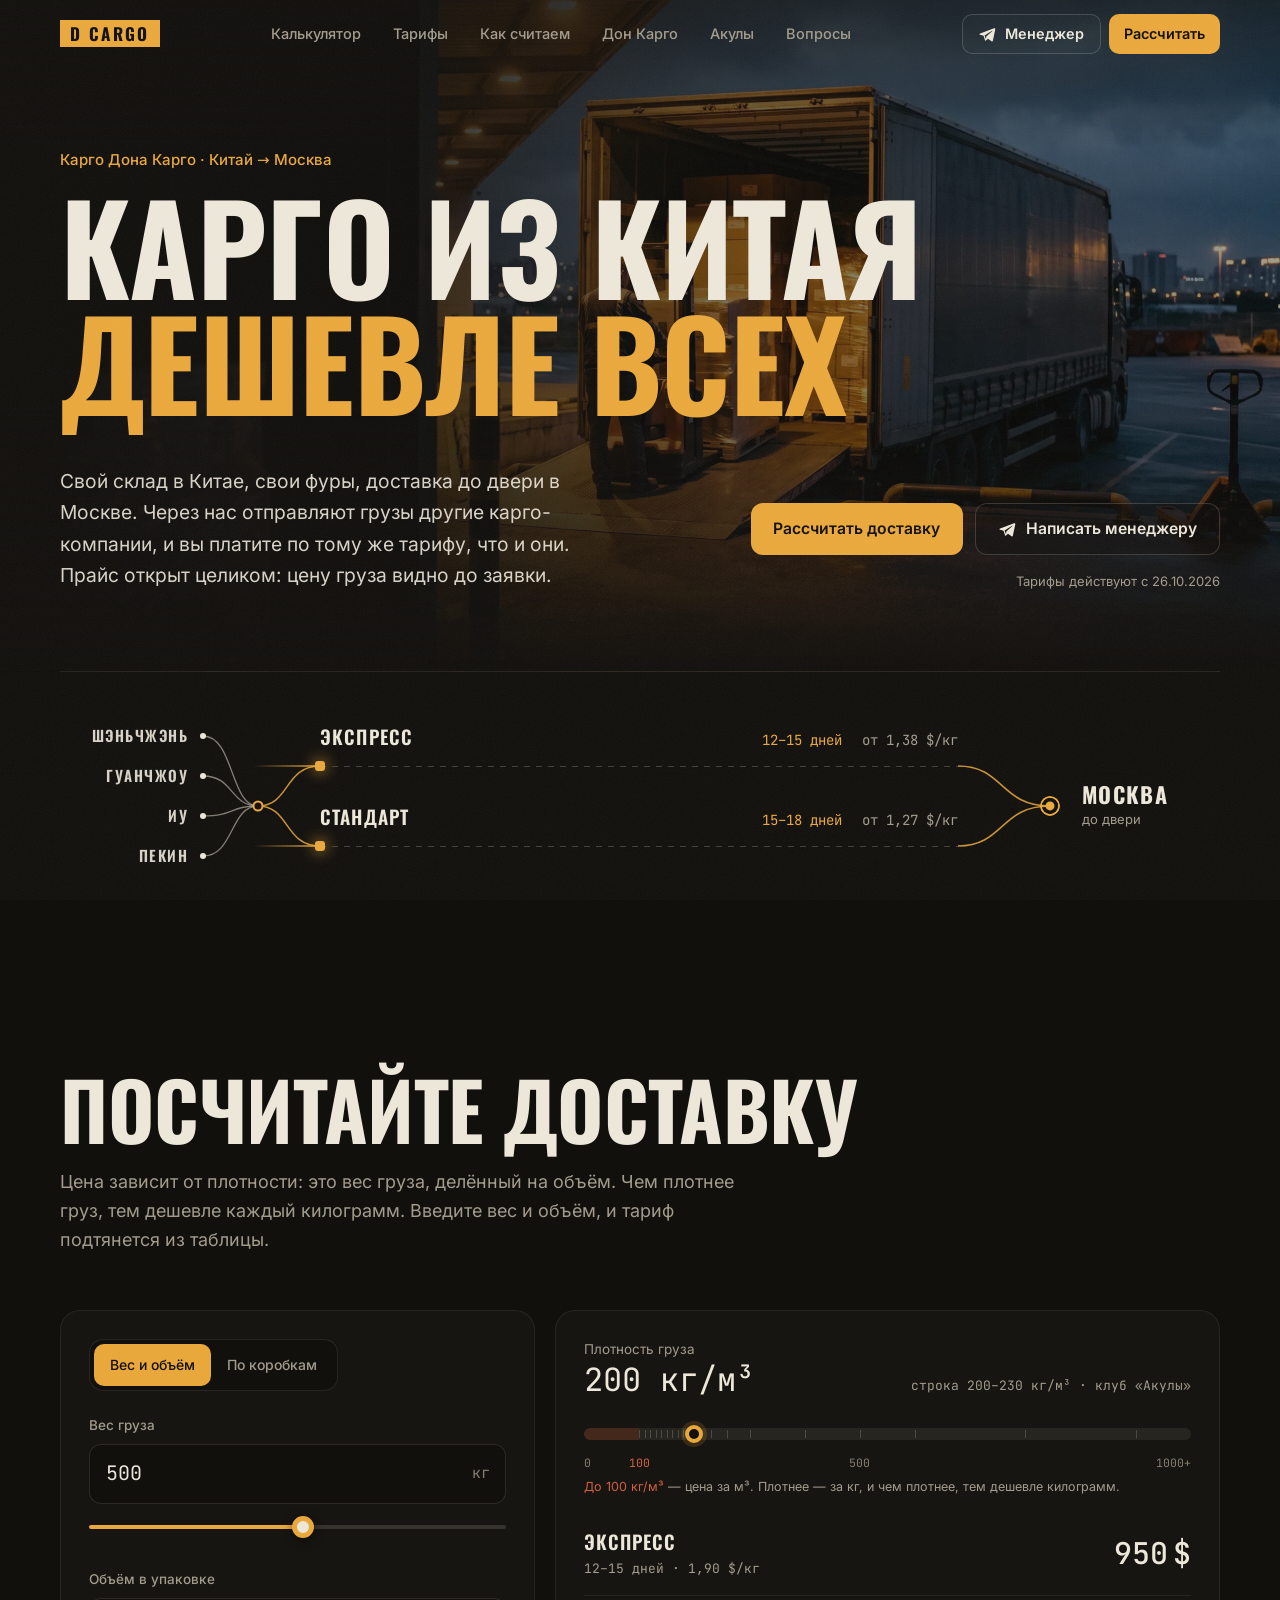
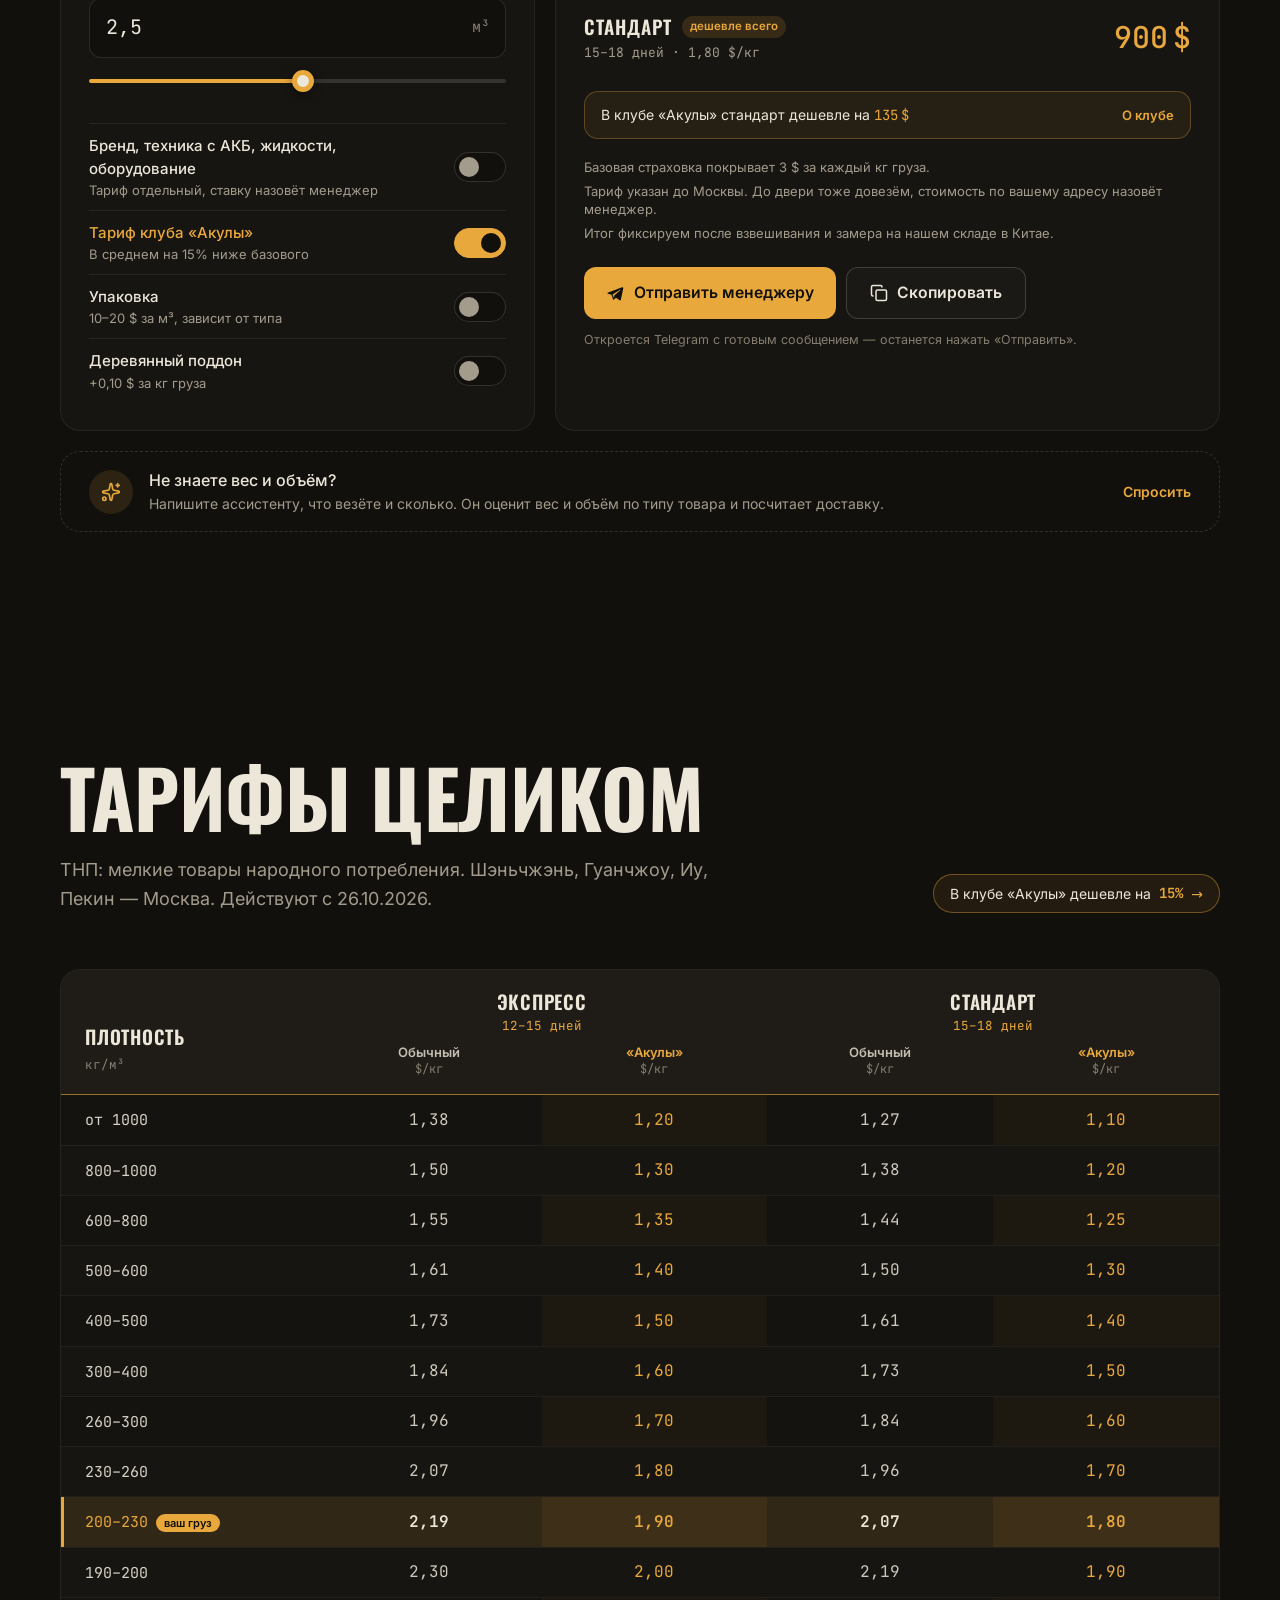
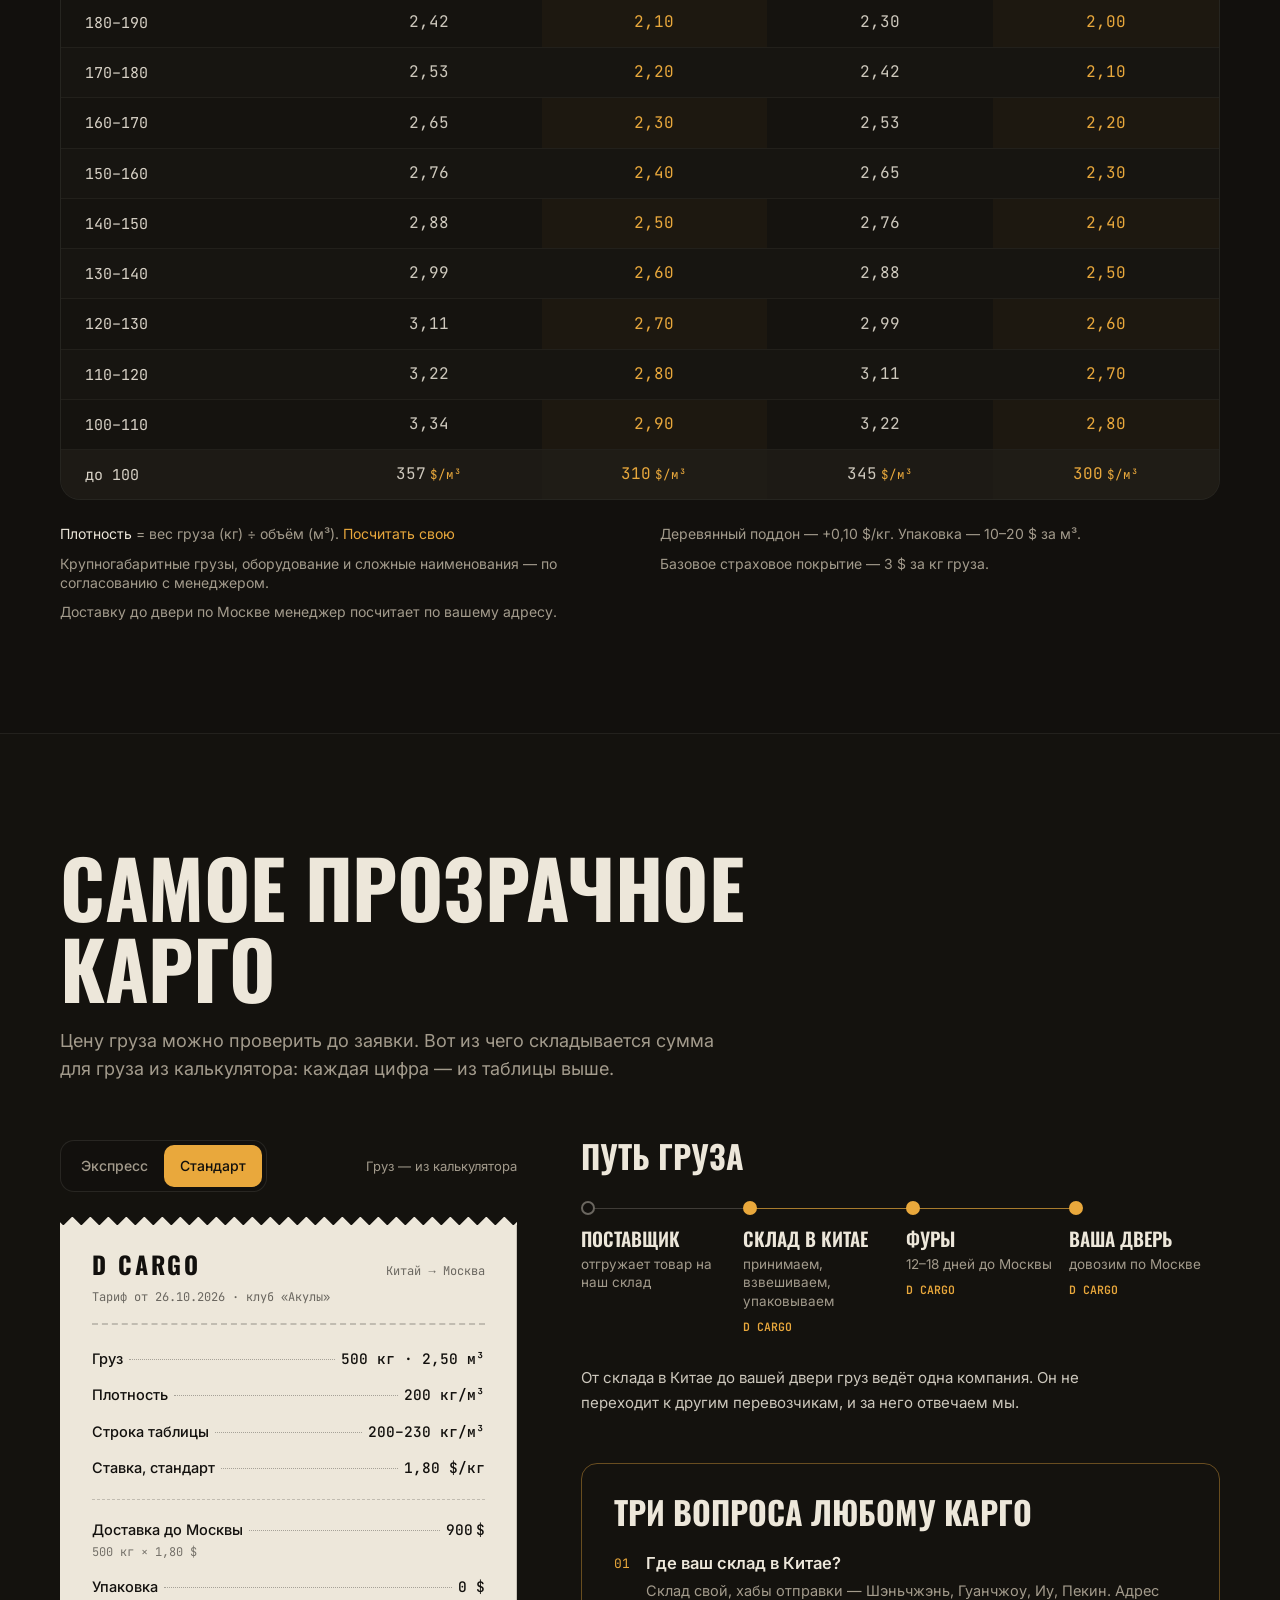
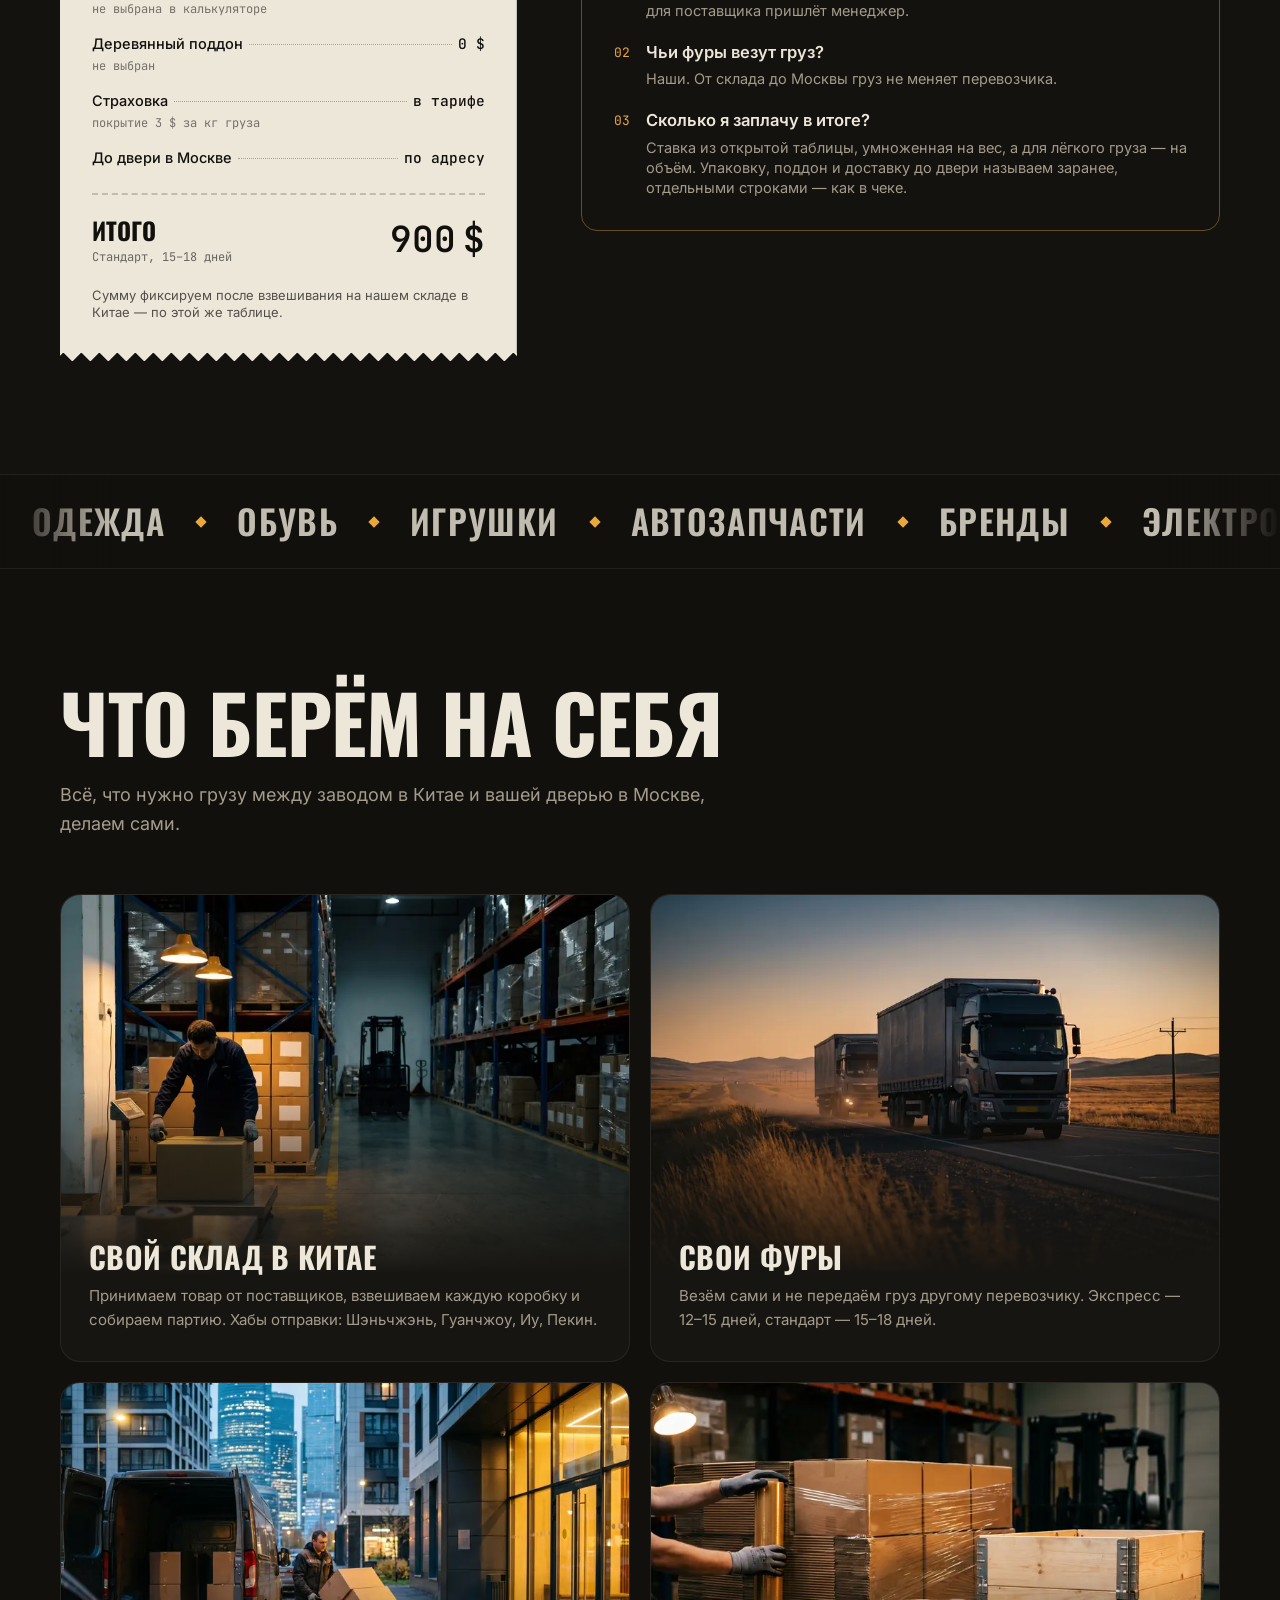
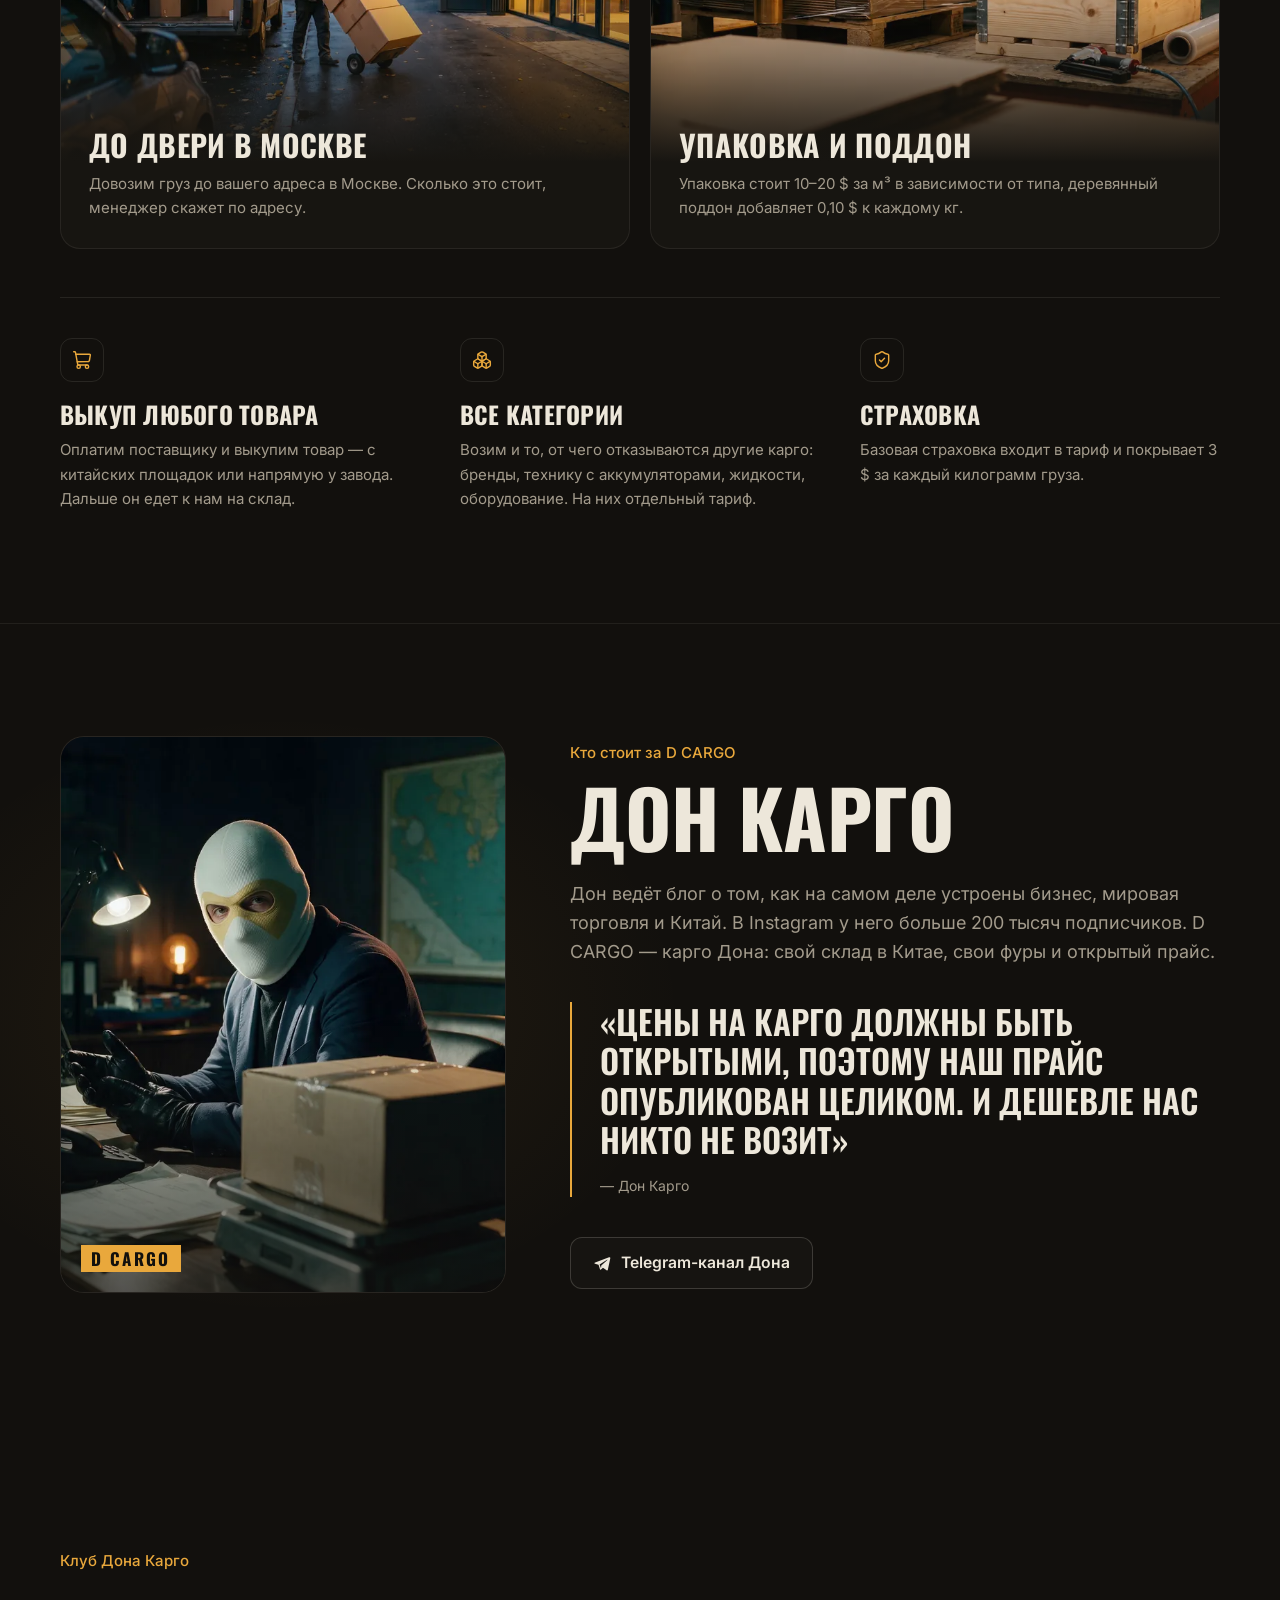
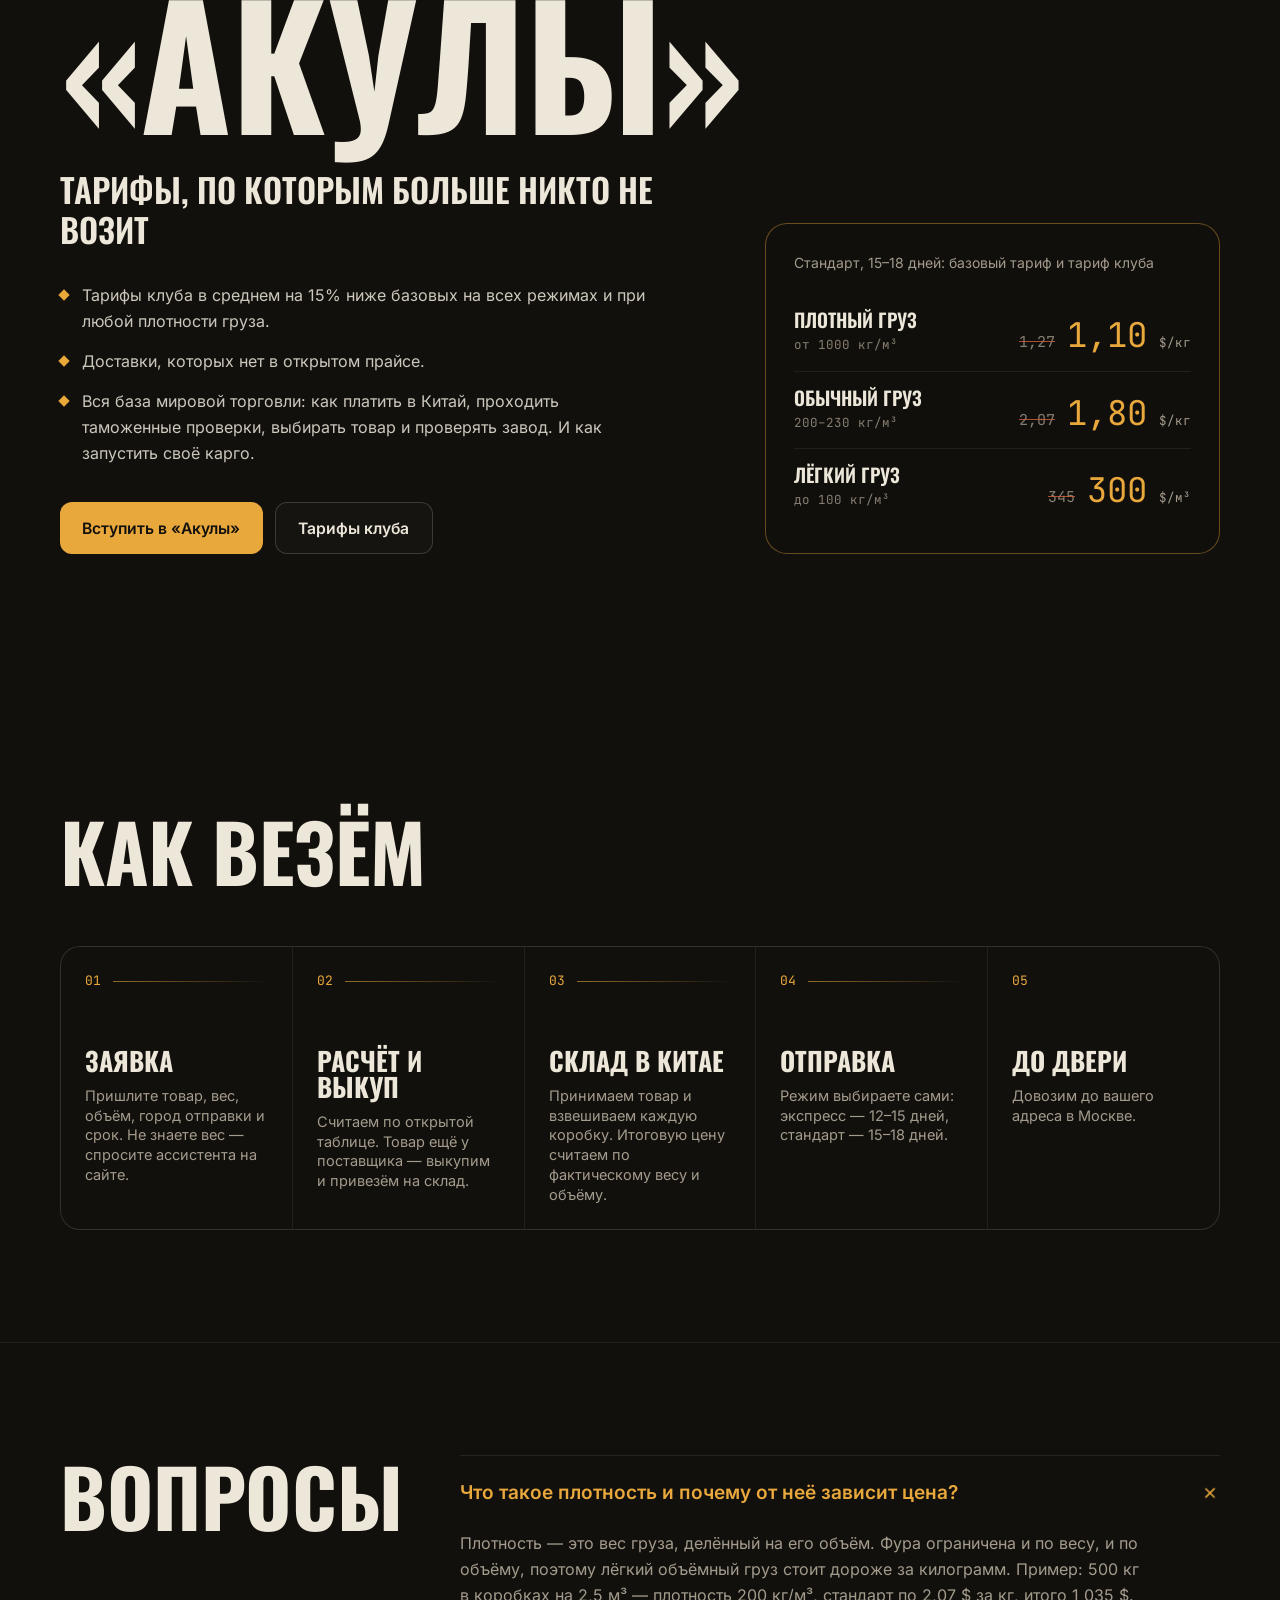
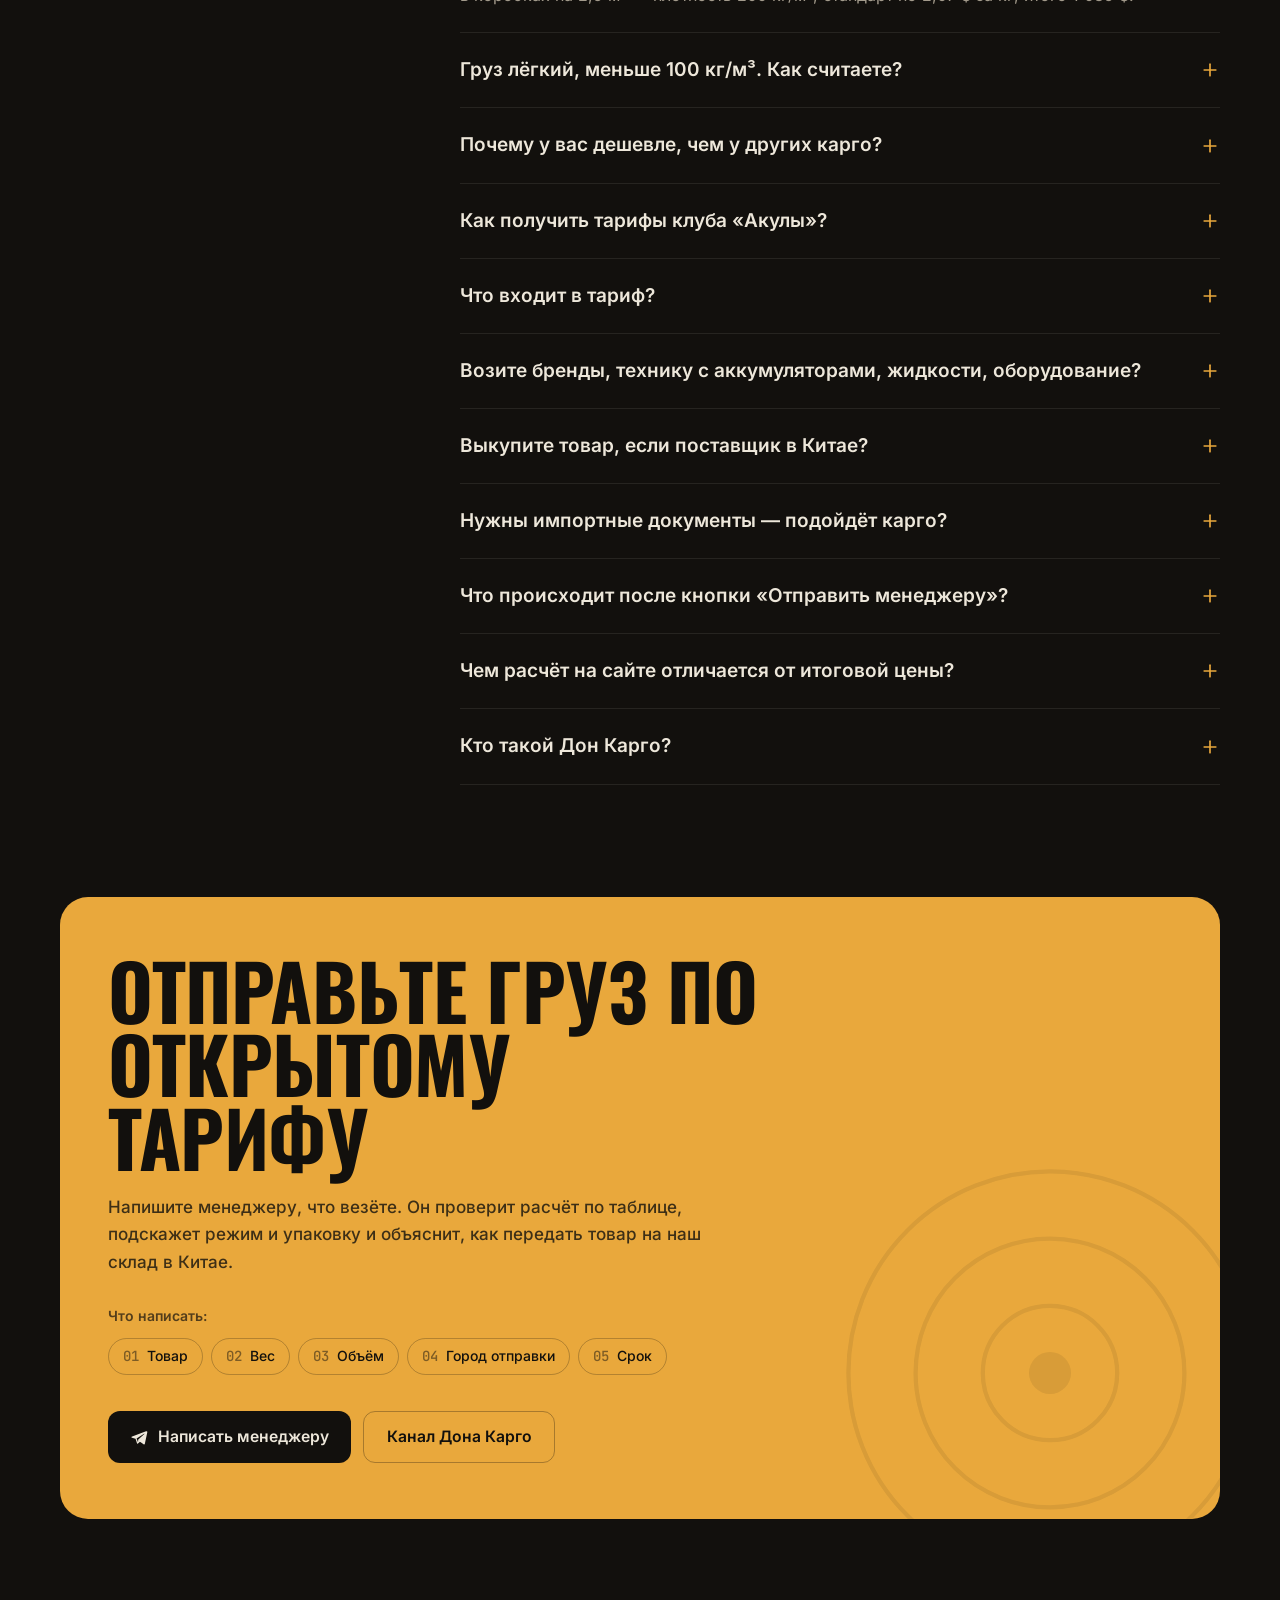
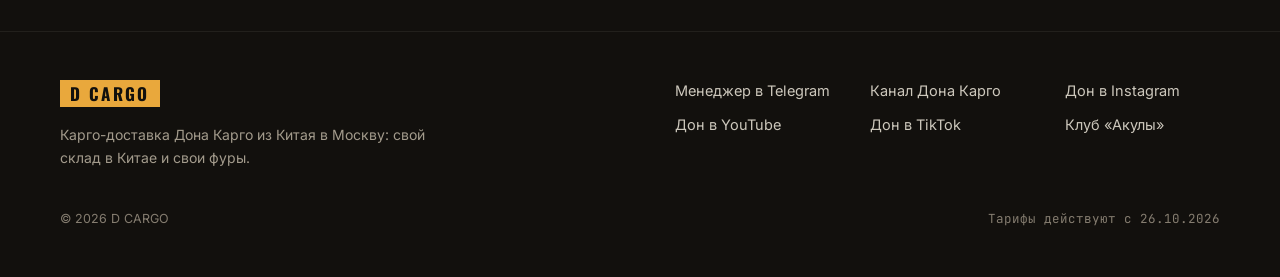
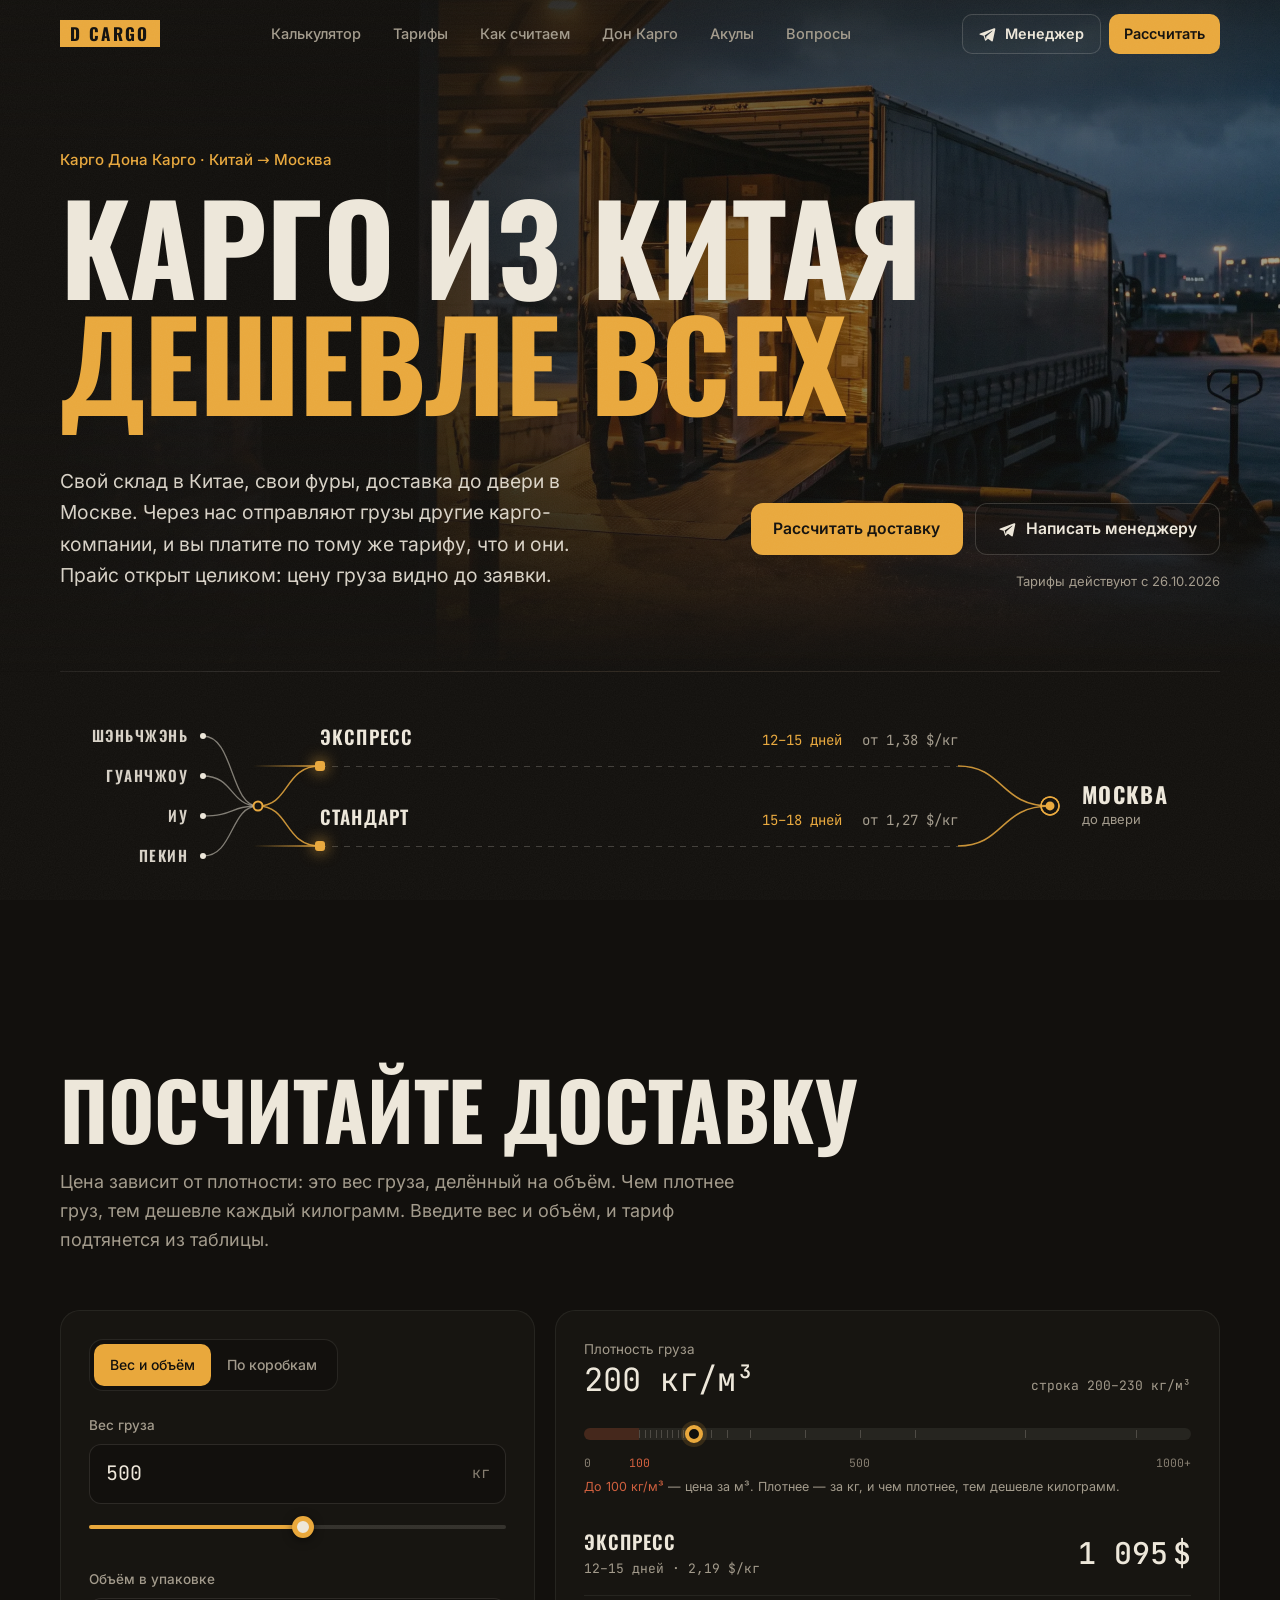
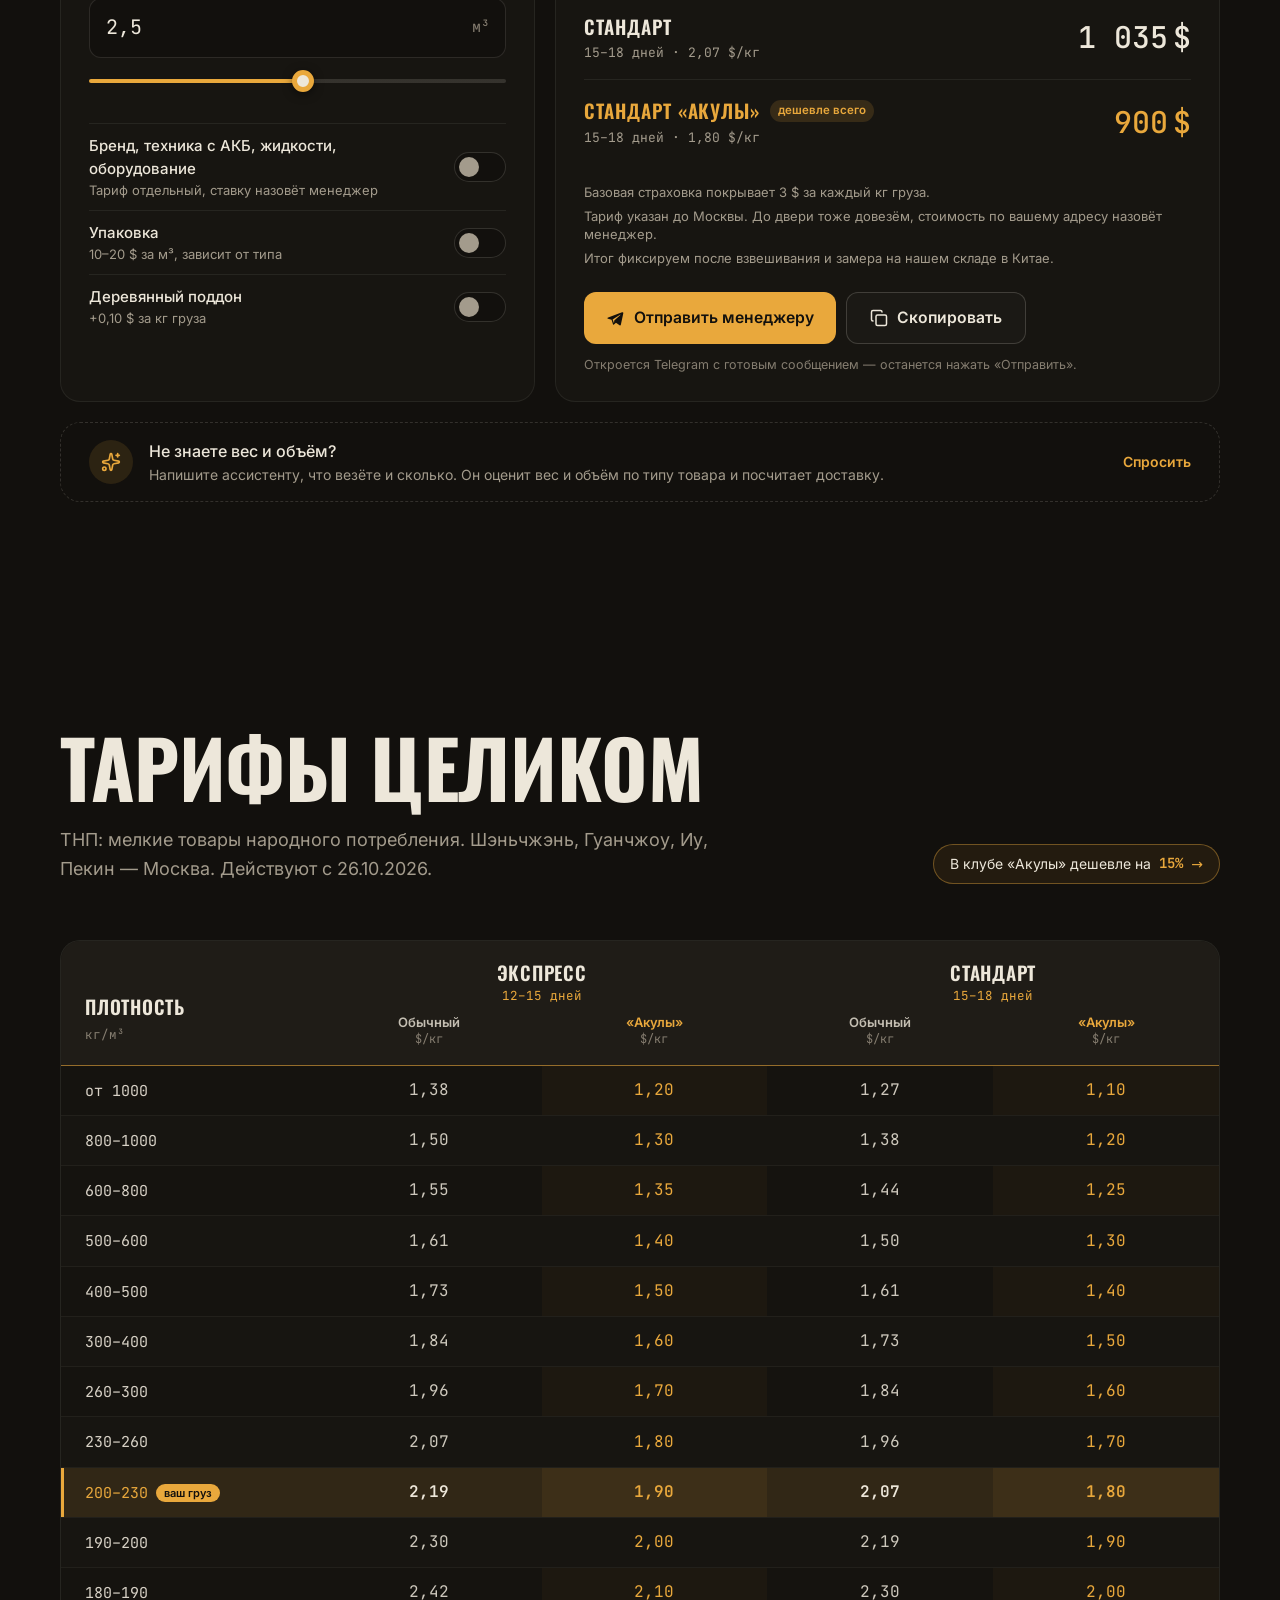
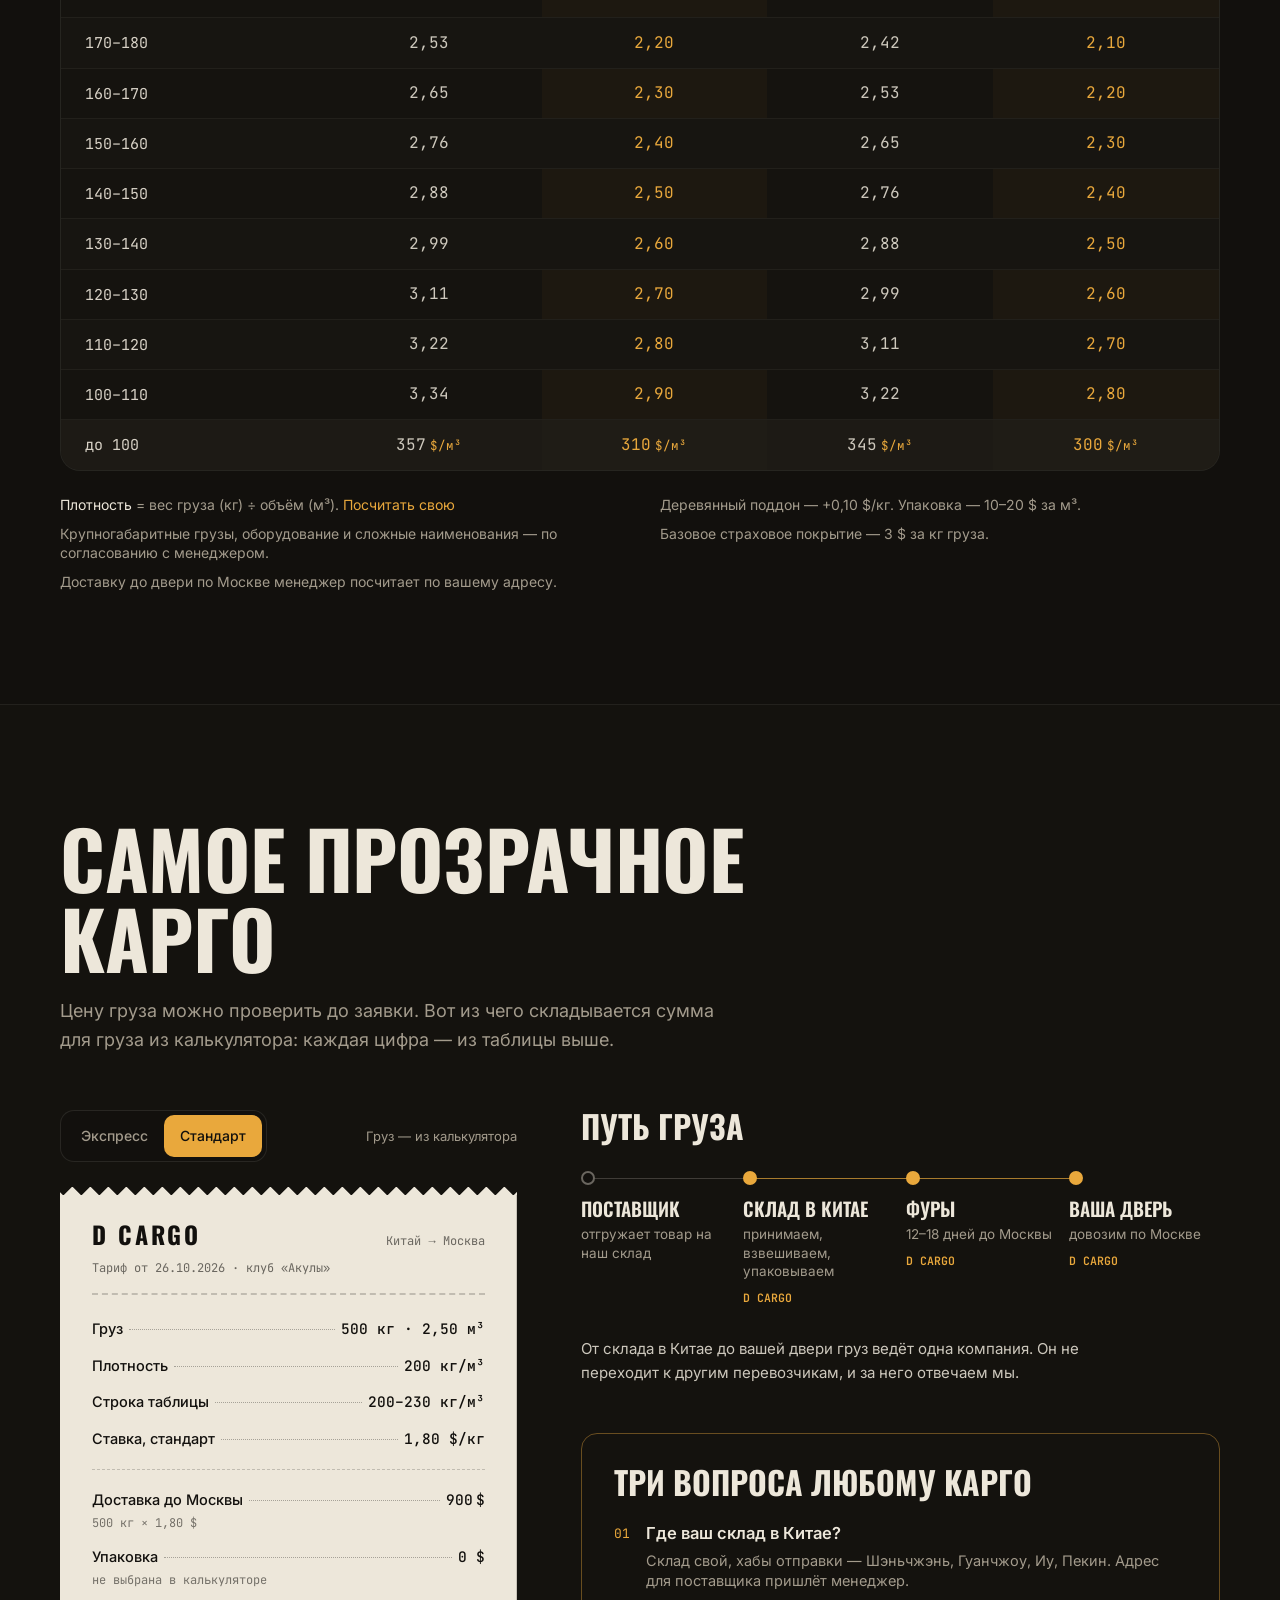
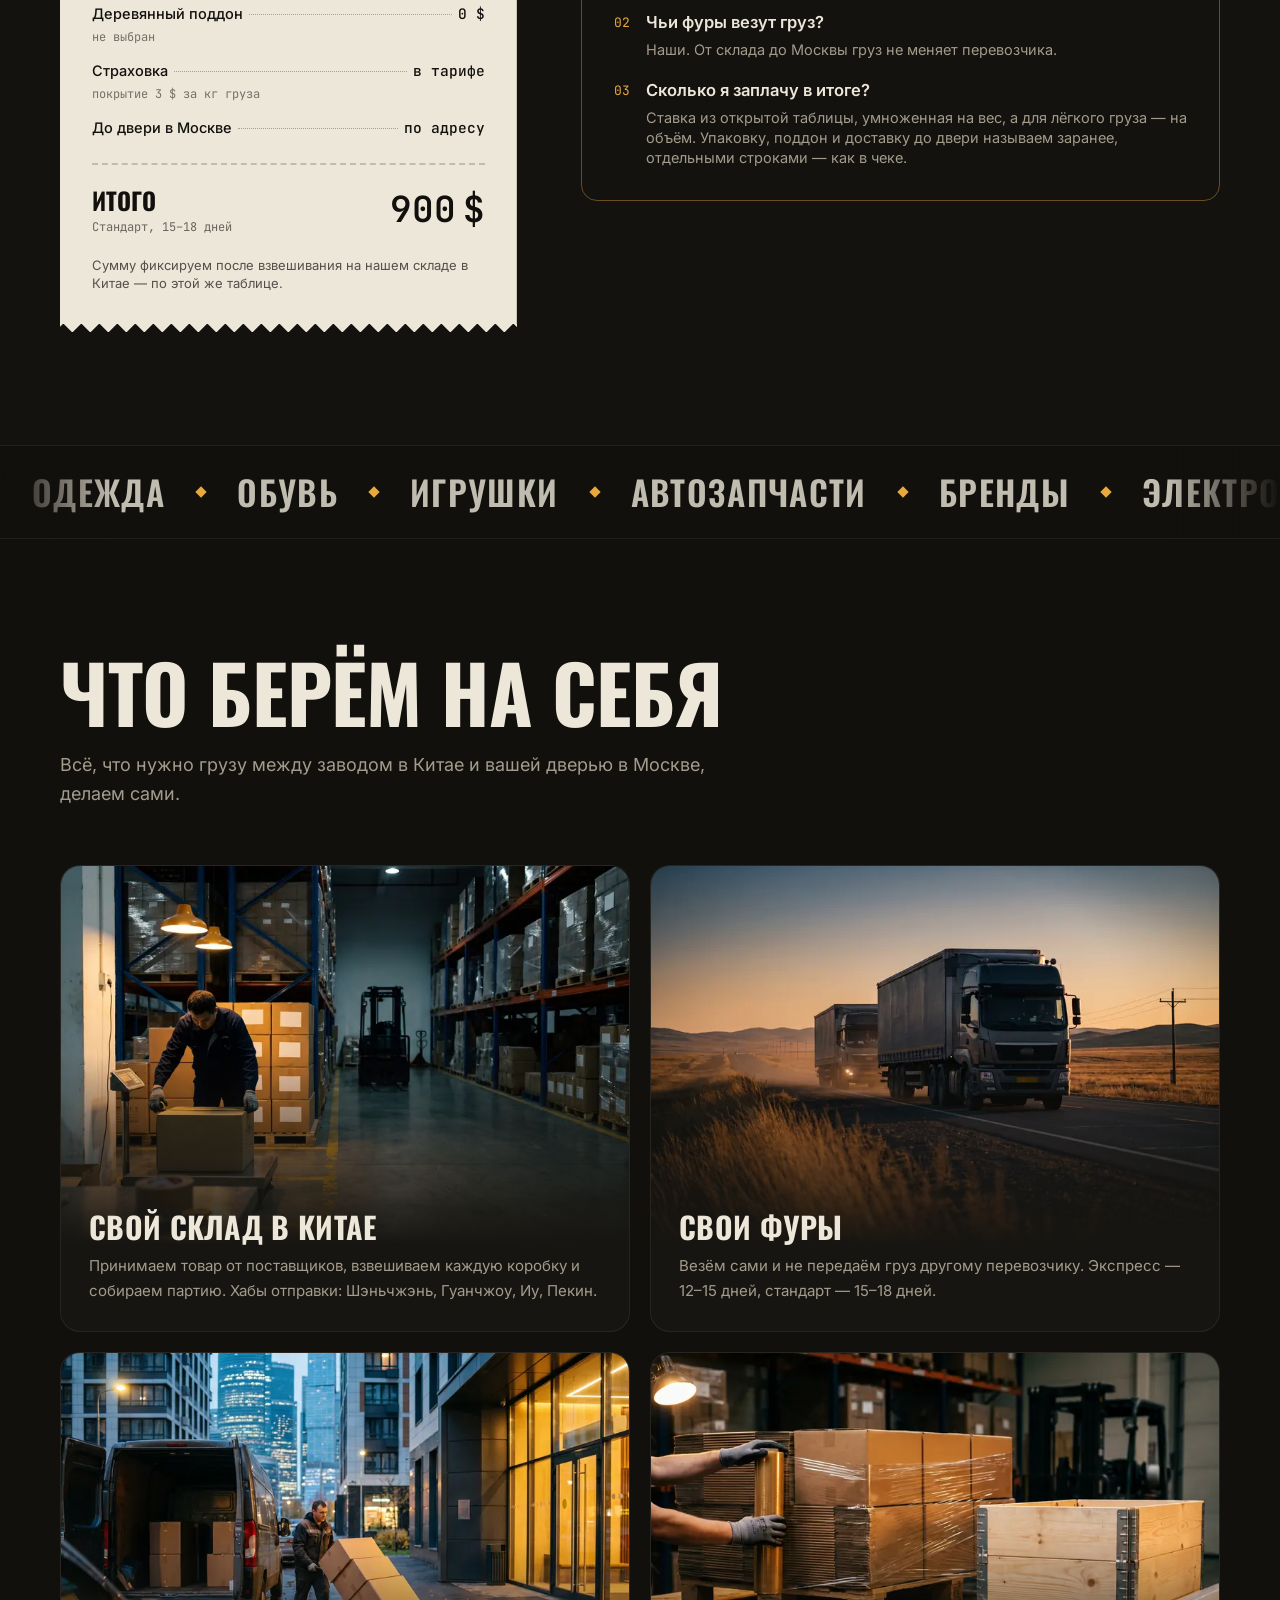
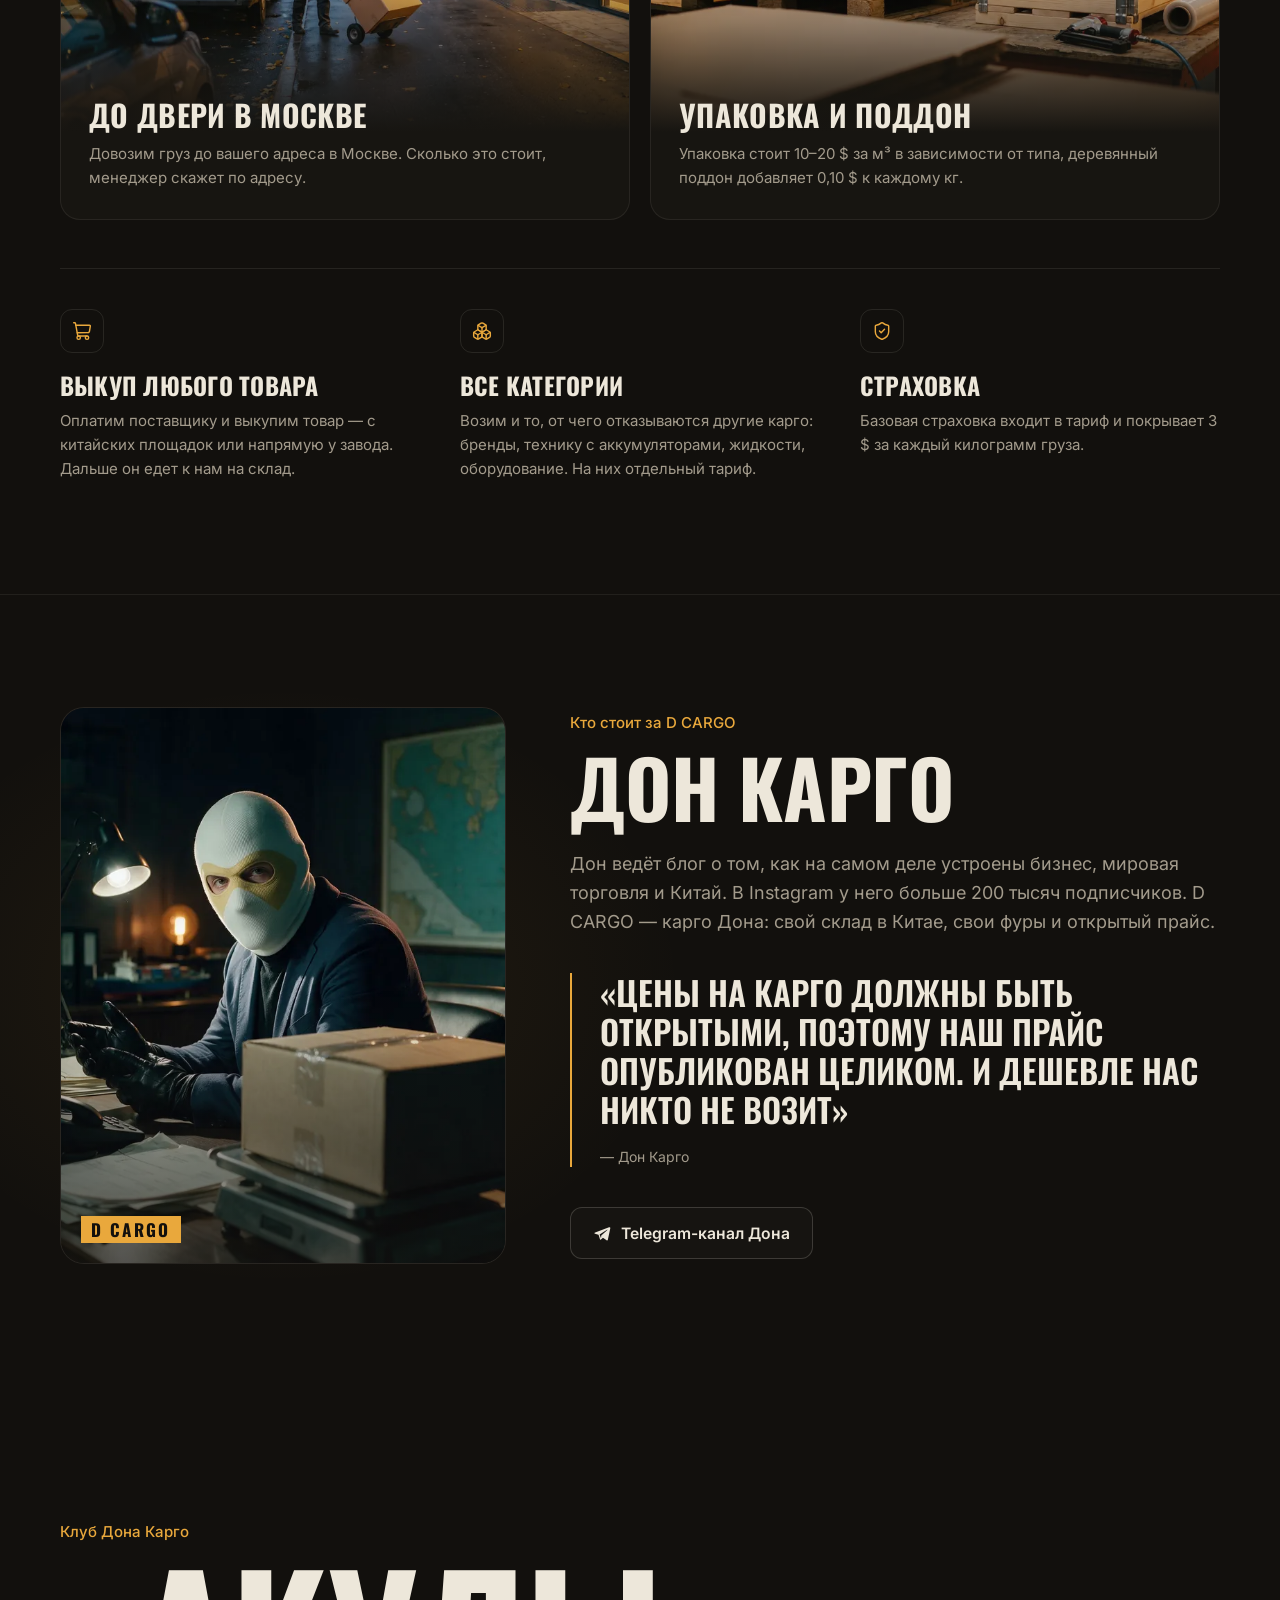
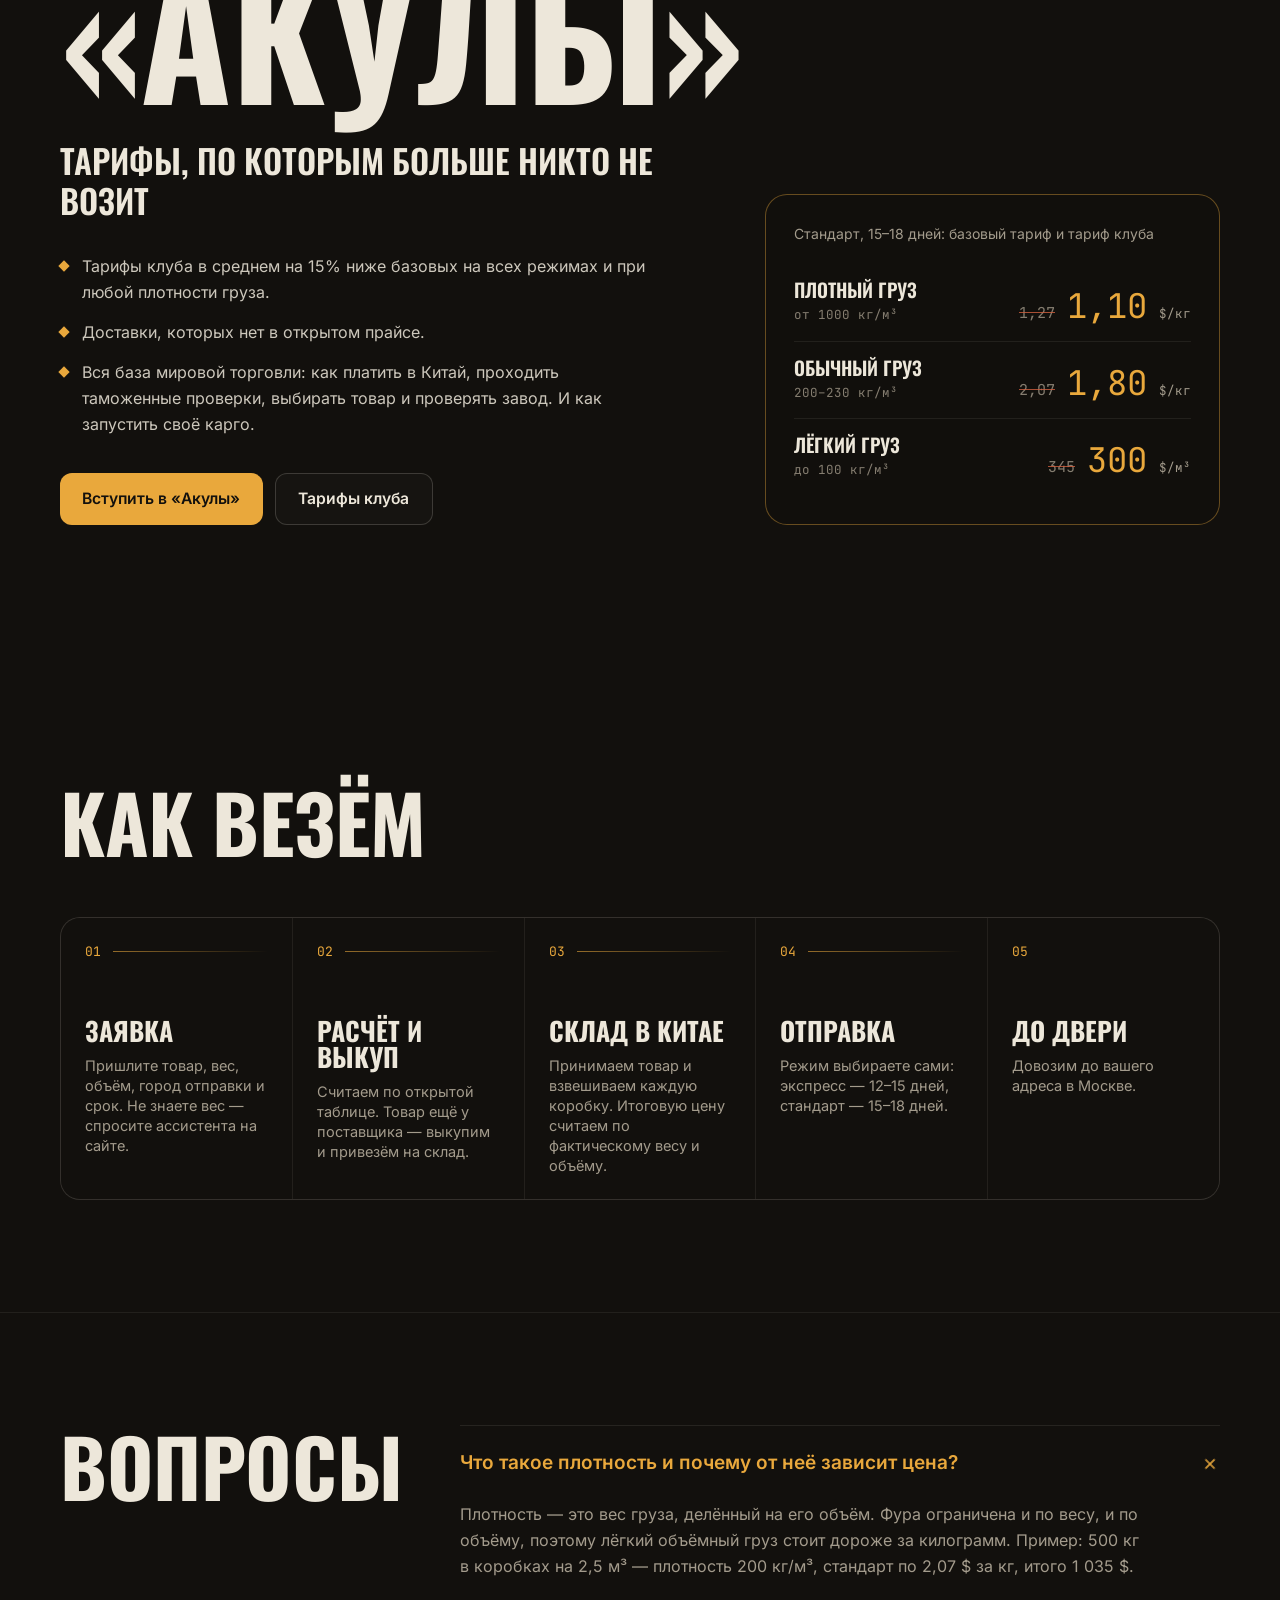
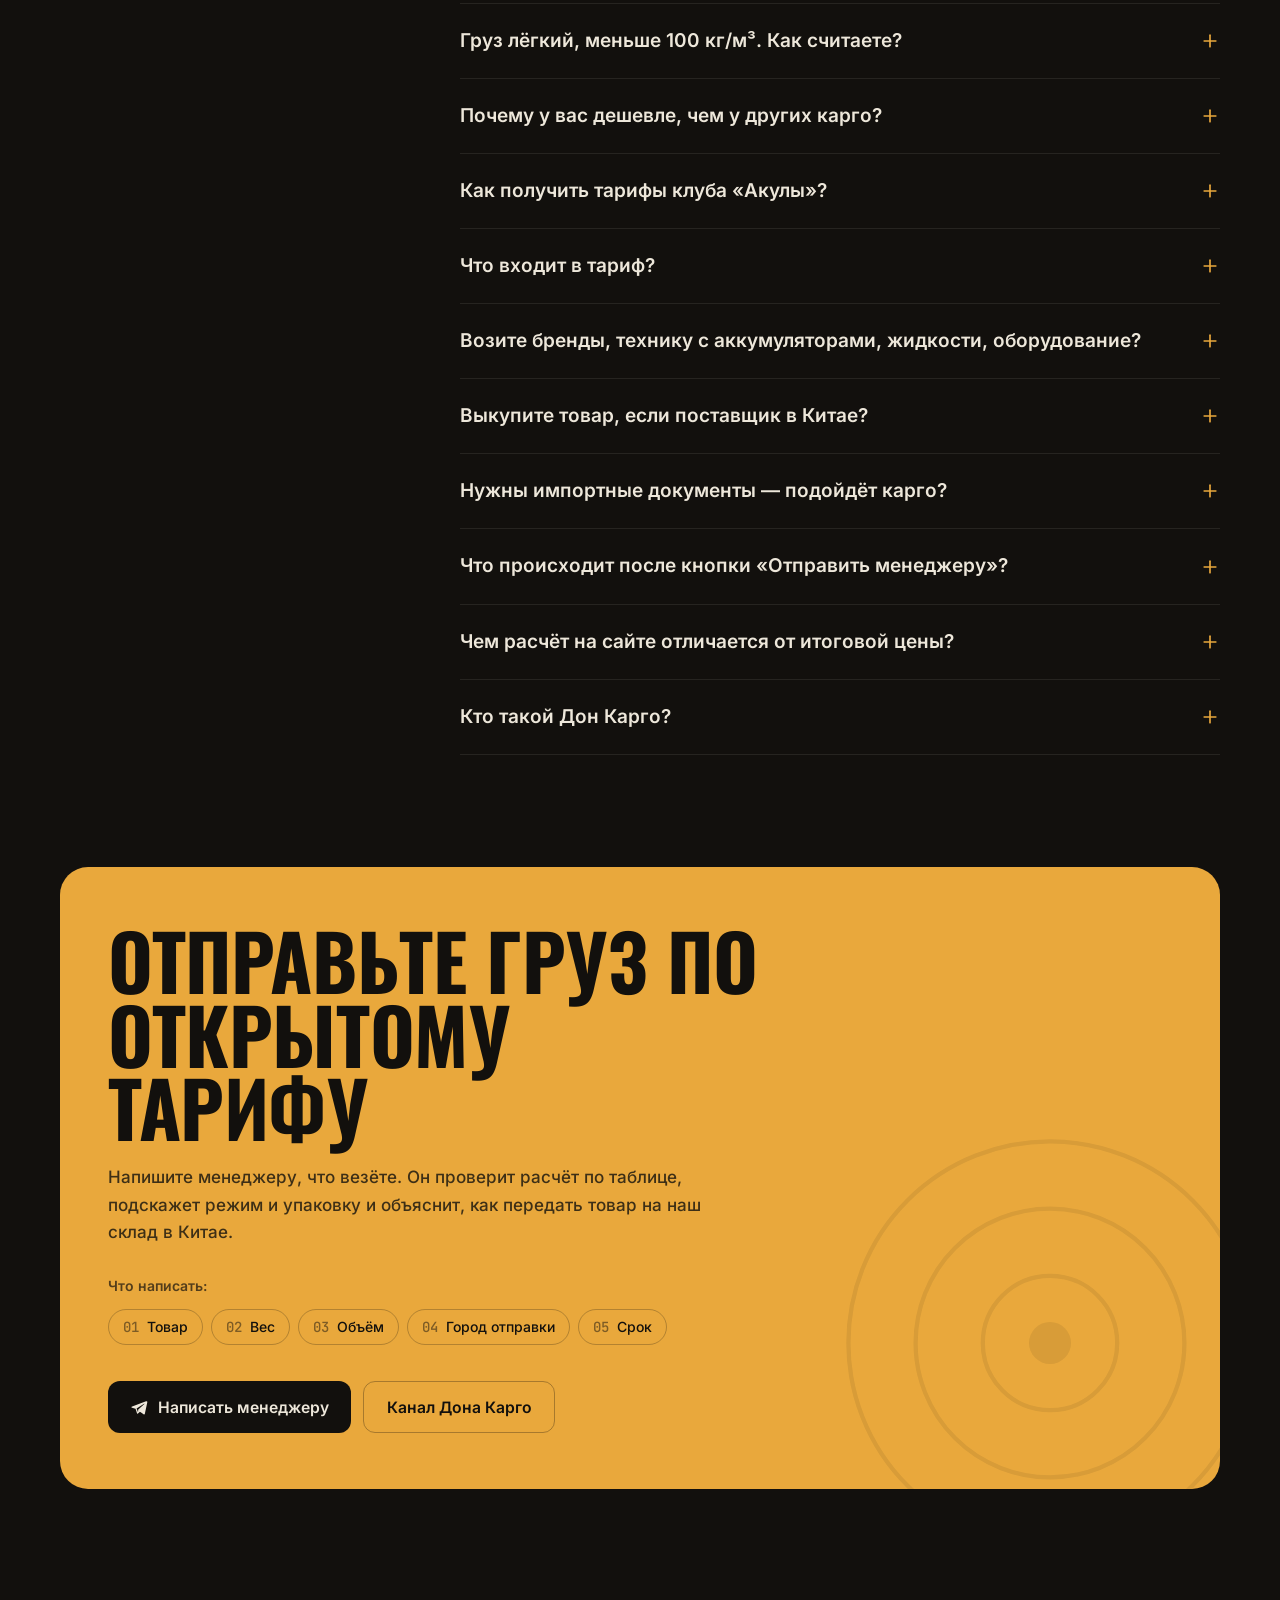
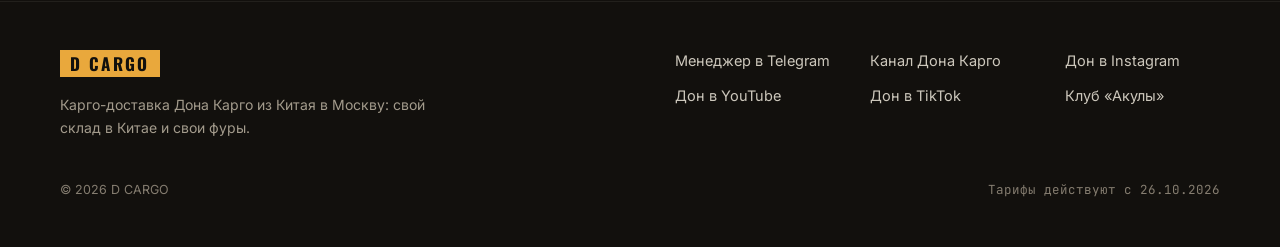
